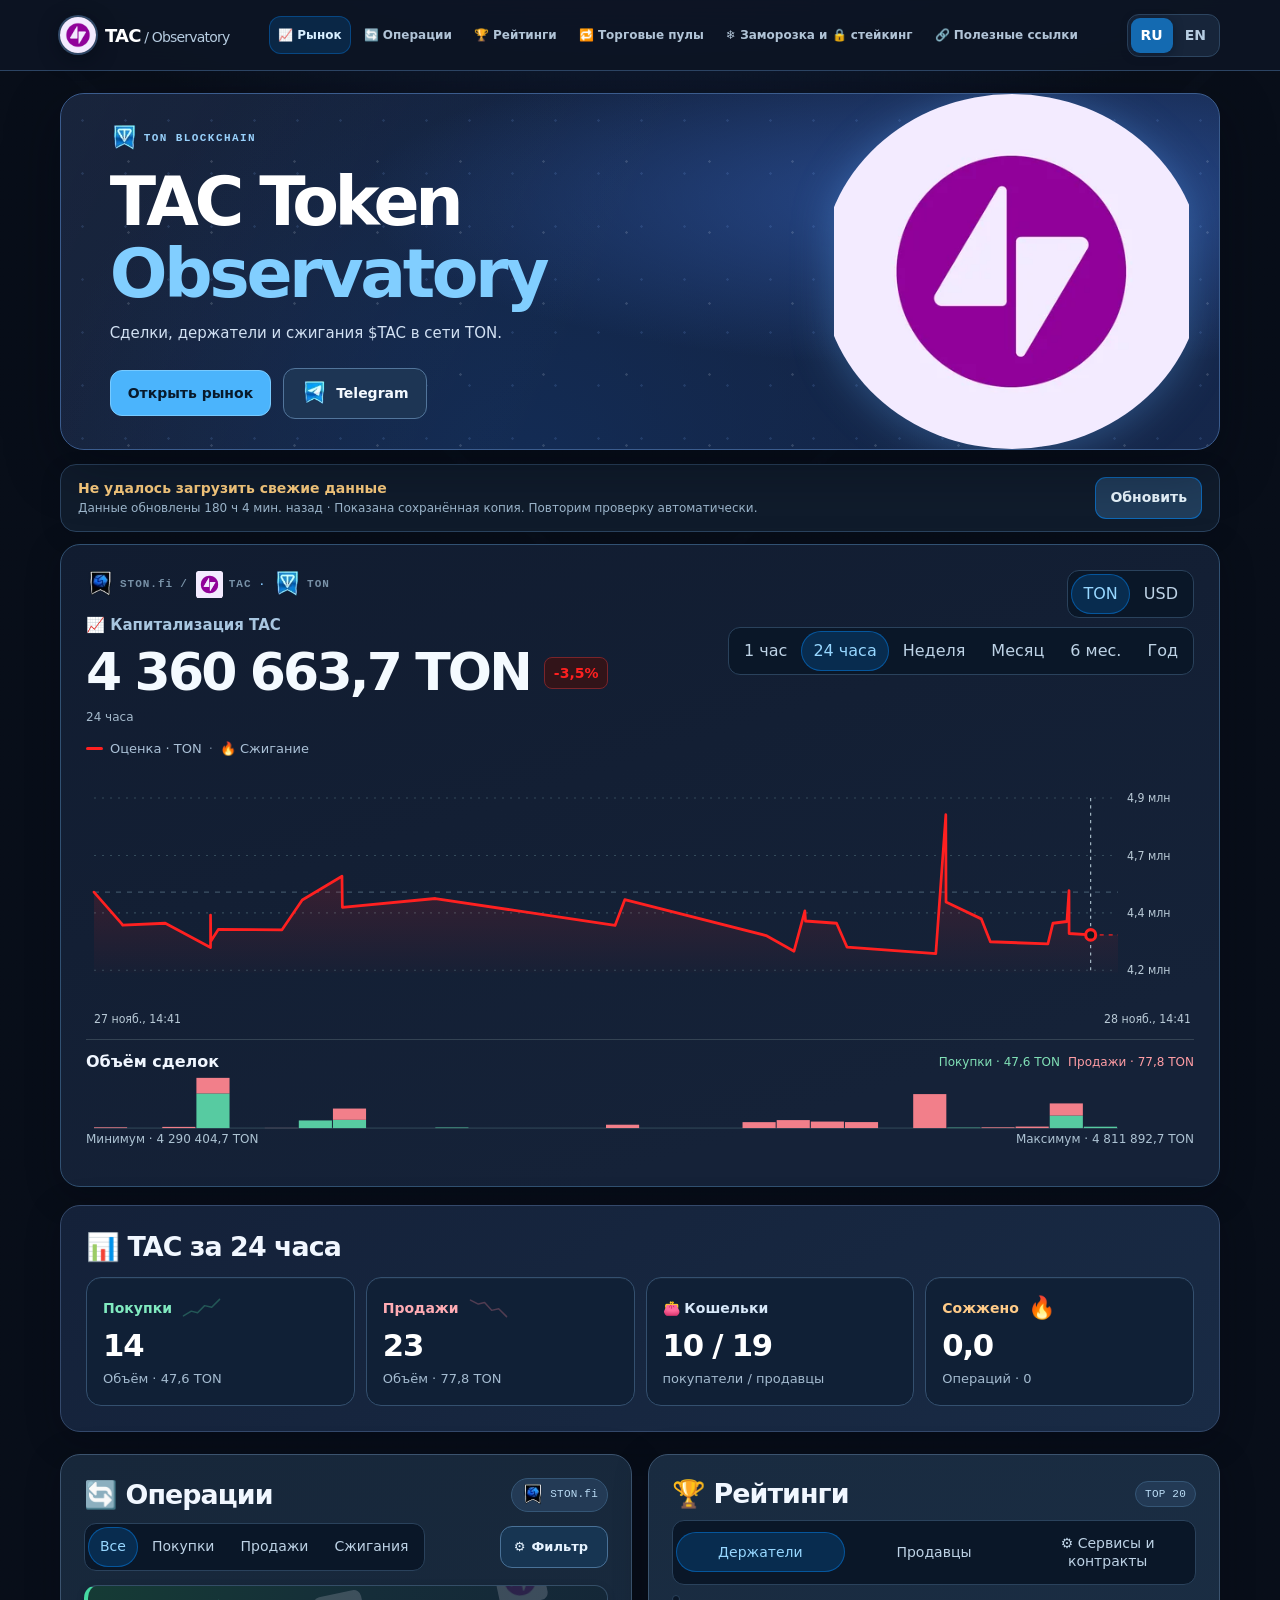
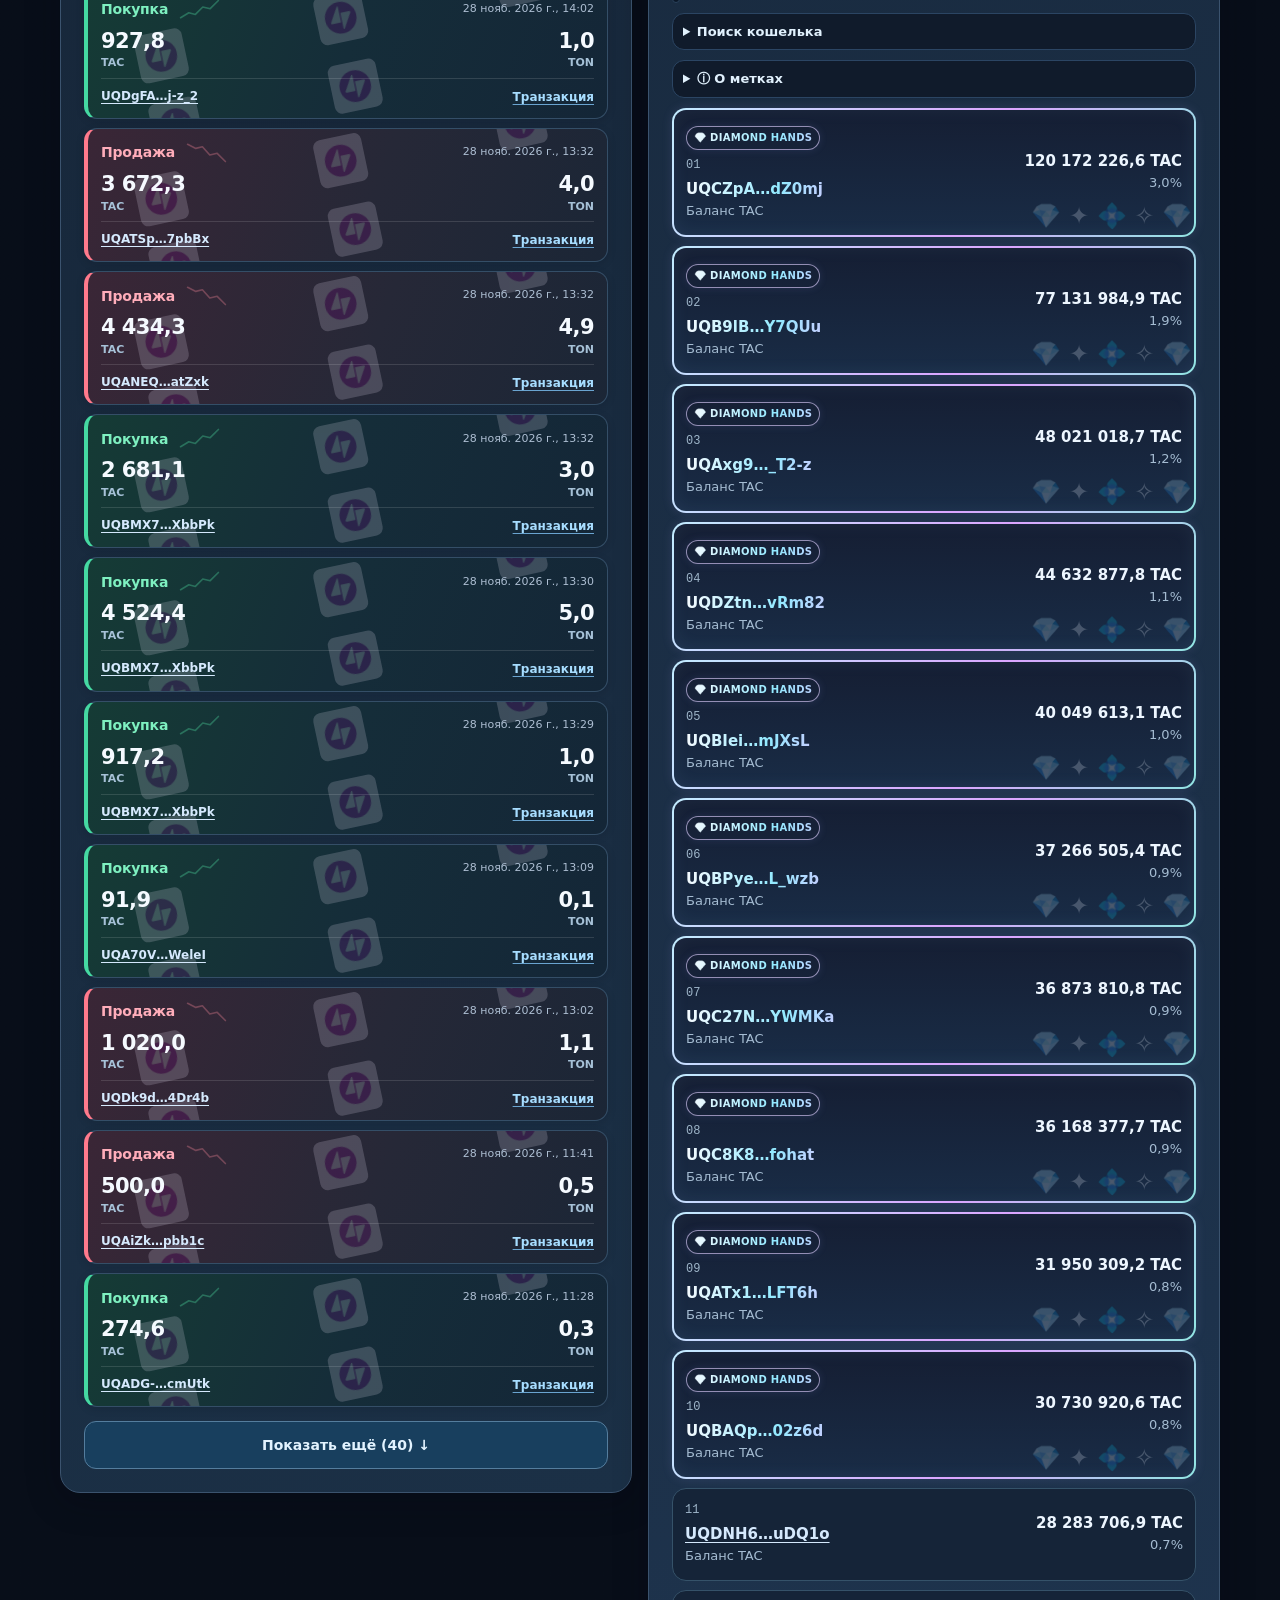
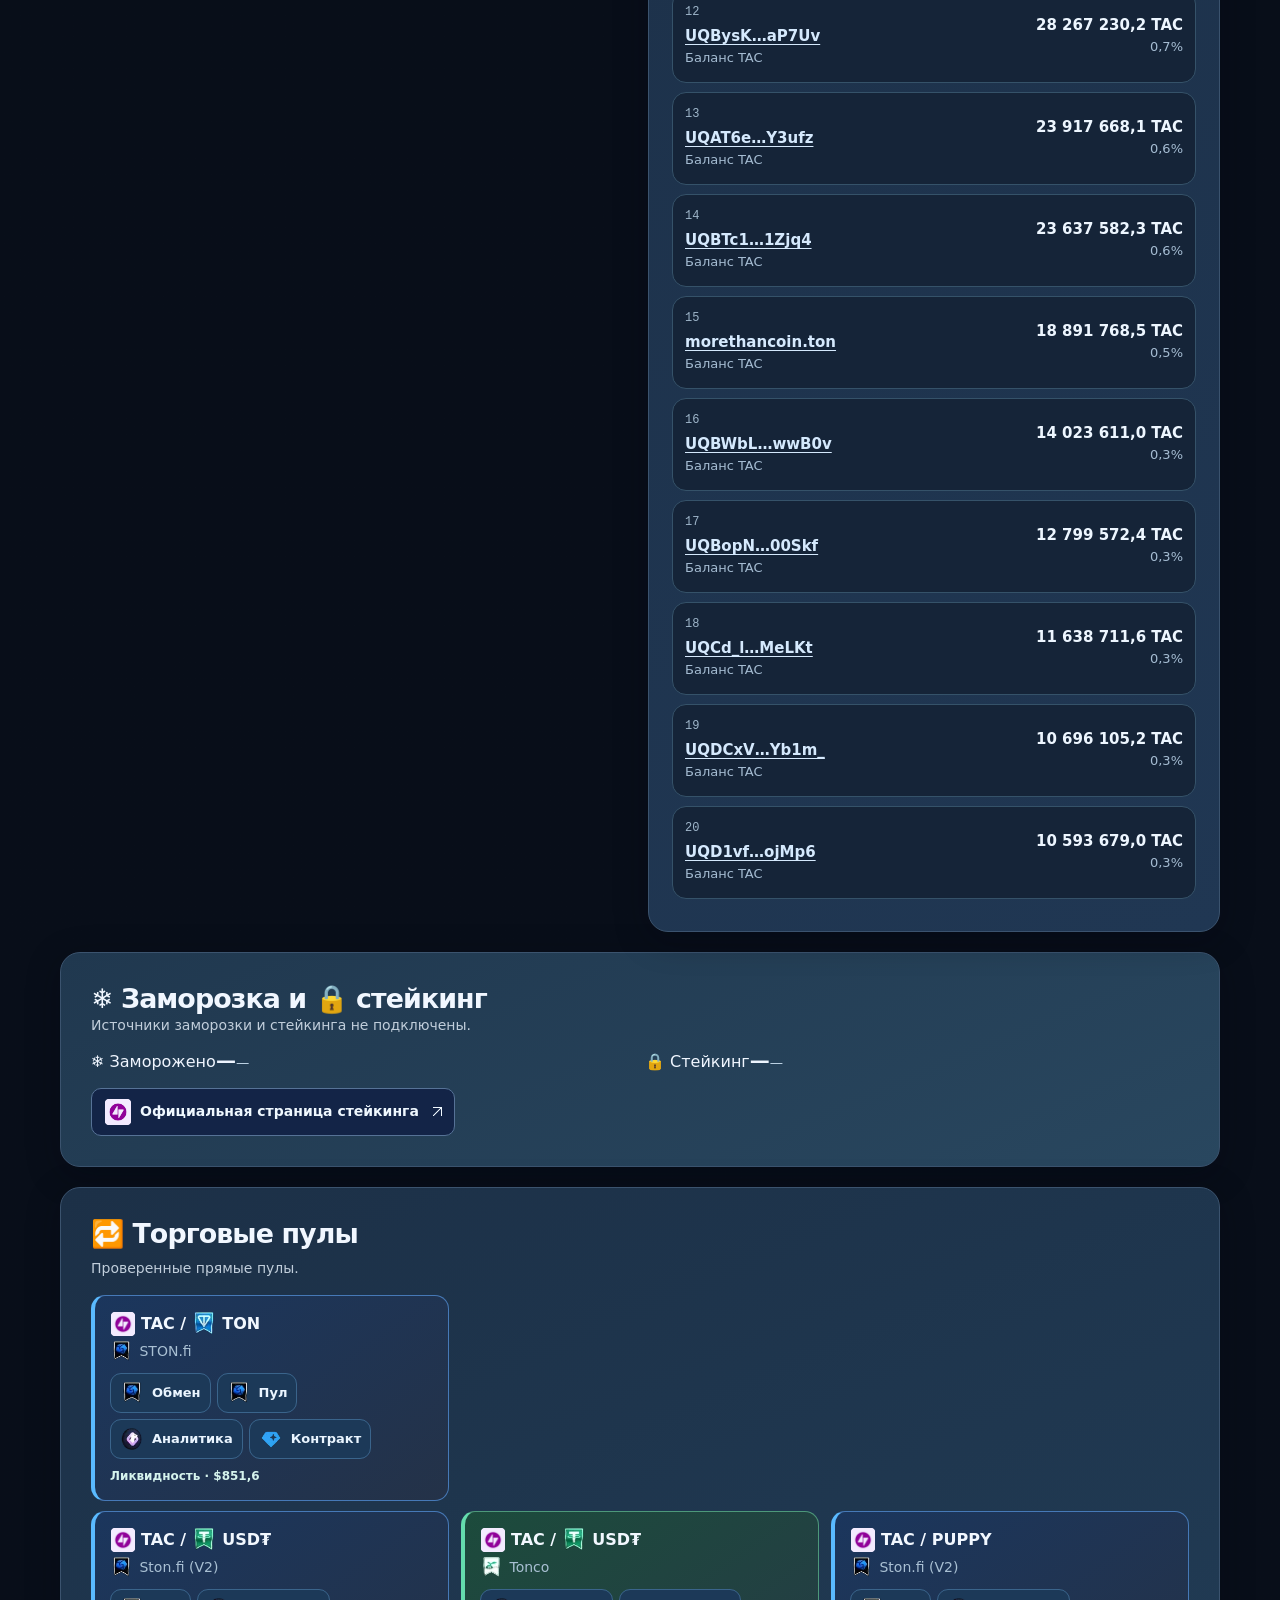
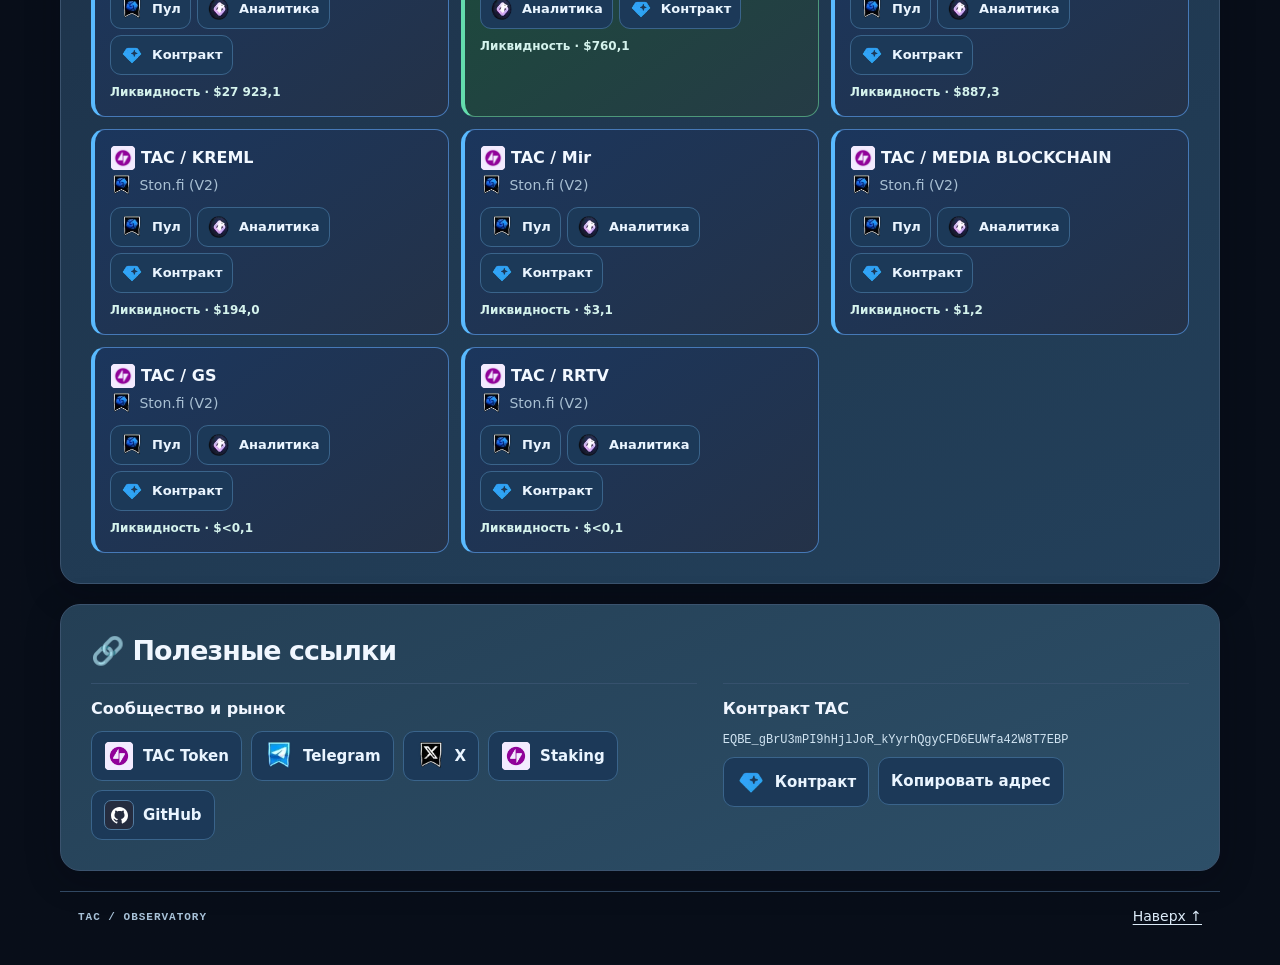
==== index.html @ 4cd6919a "Refresh TAC snapshot" ====
<!doctype html>
<html lang="ru"><head>
<meta charset="utf-8"><meta name="viewport" content="width=device-width,initial-scale=1">
<meta name="theme-color" content="#070d21"><meta name="description" content="TAC Observatory — сделки STON.fi и DeDust, держатели и подтверждённые сжигания TAC в сети TON.">
<title>TAC Token Observatory</title><style>:root{color-scheme:light;--ink:#101721;--muted:#536372;--paper:#f8fafc;--line:#cbd5df;--blue:#30a1f5;--link:#075d9b;--night:#090b0e;--graphite:#10151c;--green:#1e6b51;--red:#df0000;--orange:#975019;font:16px/1.5 system-ui,-apple-system,BlinkMacSystemFont,"Segoe UI",sans-serif;color:var(--ink);background:var(--night)}
*{box-sizing:border-box}
[hidden]{display:none!important}
html{scroll-behavior:smooth;scroll-padding-top:82px}
body{margin:0;background:var(--night)}
.wrap{width:min(1220px,calc(100% - 64px));margin-inline:auto}
h1,h2,h3,p{margin:0}
a{color:var(--link);text-underline-offset:3px}
a:hover{text-decoration:underline}
button{font:inherit;color:inherit;cursor:pointer}
a:focus-visible,button:focus-visible,summary:focus-visible,#plot svg:focus-visible{outline:3px solid #5692db;outline-offset:2px}
header{position:sticky;top:0;z-index:5;background:#090b0ef5;border-bottom:1px solid #283541;color:#f5f8fc}
.nav,.brand,nav,.langs,.tabs,.smallTabs,.introLinks,.eyebrow,.sectionHeading,.chartCaption,footer,.graphTop{display:flex;align-items:center}
.nav{min-height:65px;gap:20px;justify-content:space-between}
.brand{gap:9px;color:#fff;text-decoration:none}
.brand svg{width:36px;height:36px}
.brand strong{font-size:19px;letter-spacing:-.055em}
.brand span{font-weight:500;color:#c3cbd5}
.brand:hover{text-decoration:none}
nav{gap:5px}
nav a,.langs button{font-size:14px;font-weight:650}
nav a{color:#b4c0ce;padding:9px 11px;text-decoration:none;border-radius:8px}
nav a.on,nav a:hover{color:white;background:#203347;text-decoration:none}
.langs,.tabs,.smallTabs{background:#e5edf4;border-radius:10px;padding:3px;gap:2px;width:fit-content;max-width:100%;flex-wrap:wrap}
.langs button,.tabs button,.smallTabs button{border:none;padding:7px 10px;background:transparent;color:#364c61;border-radius:7px;line-height:1.35}
.langs .on,.tabs .on,.smallTabs .on{background:#114c79;color:white}
.hero{margin:20px 0 16px;position:relative;isolation:isolate;overflow:hidden;display:flex;align-items:center;min-height:192px;border-radius:20px;border:1px solid #293746;background:radial-gradient(ellipse at 88% 70%,#153650 0%,transparent 53%),#0b0d10;color:#fff}
.herotext{position:relative;z-index:1;padding:27px clamp(20px,3vw,44px);max-width:66%}
.eyebrow,.tag,footer>span{font-family:ui-monospace,Consolas,monospace;font-size:11px;font-weight:650;letter-spacing:.09em}
.eyebrow{gap:8px}
.eyebrow i{width:7px;height:7px;background:#468ec6;border-radius:50%}
.hero .eyebrow{color:#b9c9d9}
.hero .eyebrow i{background:var(--blue)}
h1{font-size:clamp(38px,4.6vw,68px);letter-spacing:-.07em;line-height:1.05;margin:7px 0 8px}
h1 em{font-family:Georgia,"Times New Roman",serif;font-weight:normal;letter-spacing:-.055em;color:#a1d6ff}
.hero p{color:#c9d5e1;font-size:15px}
.heroArt{position:absolute;inset:0 0 0 auto;width:41%;display:grid;align-items:center;pointer-events:none}
.heroArt svg{width:100%;height:100%;max-height:250px}
.introLinks{margin-top:17px;gap:10px}
.introLinks a,.more{border:1px solid #9daebf;border-radius:8px;padding:7px 12px;text-decoration:none;font-weight:650;font-size:14px}
.introLinks a{color:#f0f6ff;border-color:#536779}
.introLinks a:first-child{color:#081624;background:var(--blue);border-color:var(--blue)}
.introLinks a:hover,.more:hover{box-shadow:inset 0 0 0 1px currentColor}
.panel{background:var(--paper);border:1px solid var(--line);border-radius:17px;padding:clamp(16px,2vw,25px);min-width:0}
.graphTop,.sectionHeading,footer{justify-content:space-between;gap:12px}
.graphTop{align-items:flex-start}
.graph .eyebrow{color:#b6c8d9}
.graph .eyebrow span{color:#7891a7}
.graph h2{font-weight:550;color:var(--muted);font-size:16px;margin-top:12px}
.price{font-size:clamp(27px,3.2vw,44px);line-height:1.12;letter-spacing:-.05em;font-variant-numeric:tabular-nums;font-weight:730}
.chartCaption{font-size:13px;color:var(--muted);gap:7px;margin-top:13px}
.lineKey{width:17px;height:3px;border-radius:3px;background:var(--blue)}
.sep{color:#6f8196}
#plot{margin:6px 0;min-height:183px}
#plot svg{width:100%;height:183px;display:block;touch-action:pan-y}
#plot text{font:11px system-ui,sans-serif;fill:#b6c6d6}
.marker{cursor:pointer}
.marker:focus{outline:2px solid var(--orange)}
#readout{font-size:14px;font-variant-numeric:tabular-nums;min-height:24px;color:var(--ink)}
.note,.description,.resources p{font-size:14px;color:var(--muted);overflow-wrap:anywhere}
.note{font-size:12px}
.description{margin:8px 0}
.summary{margin:18px 0 22px}
.summary h2,.panel h2:not(.graph h2){font-size:clamp(20px,2.1vw,27px);letter-spacing:-.045em;line-height:1.2}
.summary .sectionHeading{margin-bottom:9px}
.tag{color:#3e5061;background:#e2ebf4;border-radius:20px;padding:4px 9px;white-space:nowrap;font-weight:500;letter-spacing:.02em}
#stats{display:grid;grid-template-columns:repeat(4,minmax(0,1fr));gap:10px}
.stat{background:var(--paper);border:1px solid var(--line);border-radius:13px;padding:13px 15px;min-width:0}
.stat b,.stat small,.stat span{display:block}
.stat b{font-size:clamp(20px,2.1vw,31px);line-height:1.3;font-variant-numeric:tabular-nums;overflow-wrap:anywhere;letter-spacing:-.04em}
.stat small{font-size:13px;color:var(--muted)}
.stat span{font-size:14px;font-weight:670}
.buy{color:var(--green)}
.sell{color:var(--red)}
.burn{color:var(--orange)}
.columns{display:grid;grid-template-columns:1fr 1fr;gap:16px;align-items:start}
.columns .tabs{margin:10px 0}
.columns .tabs button,.smallTabs button{font-size:14px}
.smallTabs:not(:empty){margin-bottom:8px}
#feedNote,#rankNote{margin-bottom:8px}
.row{display:grid;grid-template-columns:minmax(0,1fr) auto;gap:10px;border-top:1px solid #dce3eb;padding:10px 0;align-items:center}
.row>div{min-width:0}
.row>div:last-child{text-align:right}
.row b,.row small{display:block;font-variant-numeric:tabular-nums}
.row small{color:var(--muted);font-size:13px}
.row a{overflow-wrap:anywhere}
.row b{font-size:15px;line-height:1.45}
.row .badge{display:inline-block;padding:1px 6px;font-size:12px;border-radius:5px;margin-right:6px}
.badge.buy{background:#e0f3e8}
.badge.sell{background:var(--red);color:white}
.badge.burn{background:#ffead4}
.position{color:var(--muted);font:12px ui-monospace,monospace;margin-right:8px}
.empty{padding:16px 0;color:var(--muted)}
.more{background:#eaf1f7;color:#144b72}
.more[hidden]{display:none}
#more{margin-top:8px;width:100%}
.resources{margin:20px 0}
.resourcesGrid{display:grid;grid-template-columns:1.15fr 1.2fr 1fr;gap:24px;margin-top:16px}
.resources h3{font-size:16px;margin-bottom:6px}
.resourceList{display:flex;gap:8px 13px;flex-wrap:wrap}
.resourceList,.contract{margin-top:8px;font-size:14px}
.contract{display:block;overflow-wrap:anywhere;font-family:ui-monospace,monospace;margin-bottom:10px}
.resourcesGrid article{min-width:0}
summary{cursor:pointer;font-weight:600}
footer{padding:16px 0 25px}
footer a{font-size:14px}
@media(max-width:800px){.wrap{width:calc(100% - 28px)}
.nav{display:grid;grid-template-columns:1fr auto;gap:0;padding-top:6px}
.langs{grid-column:2;grid-row:1}
.brand{grid-column:1;grid-row:1}
nav{grid-column:1/-1;justify-content:space-between;gap:0}
nav a{padding:7px 5px;font-size:13px}
html{scroll-padding-top:98px}
.columns{grid-template-columns:1fr}
.heroArt{width:35%;opacity:.82}
.herotext{max-width:73%;padding:19px}
.hero{min-height:180px}
.graphTop{flex-wrap:wrap}
.resourcesGrid{grid-template-columns:1fr 1fr}

#stats{grid-template-columns:repeat(2,minmax(0,1fr))}}
@media(max-width:500px){.wrap{width:calc(100% - 20px)}
.hero{margin-top:10px}
.herotext{max-width:100%;padding:16px}
.heroArt{width:35%;inset:auto 0 0 auto;height:78px}
.hero p{max-width:96%;font-size:14px}
.introLinks{max-width:76%;gap:6px;flex-wrap:wrap}
.introLinks a{font-size:13px;padding:6px 8px}
.graphTop{gap:10px}
.tabs button{padding:6px 8px}
.stat{padding:10px}
.stat small{font-size:12px}
.row{gap:3px}
.row b{font-size:14px}
.row small{font-size:12px}
.resourcesGrid{grid-template-columns:1fr;gap:15px}
.resourcesGrid article+article{border-top:1px solid var(--line);padding-top:12px}}
@media(prefers-reduced-motion:reduce){html{scroll-behavior:auto}}

.walletLegend{font-size:13px;color:var(--muted);margin:4px 0}
.walletIdentity{display:inline-flex;align-items:baseline;flex-wrap:wrap;gap:2px 6px;max-width:100%;vertical-align:baseline}
.row .walletAddress{font-weight:700;text-decoration:underline;text-decoration-thickness:1px;text-underline-offset:3px}
.row .walletAddress.buy,.walletRole.buy{color:#126042}
.row .walletAddress.sell,.walletRole.sell{color:#df0000}
.row .walletAddress.burn,.walletRole.burn{color:#874305}
.row .walletAddress.neutral{color:#51615c}
.walletRole{font-size:11px;font-weight:600}
:is(.row,.walletResult) .domainBadge{font:600 11px/1.4 system-ui,sans-serif;letter-spacing:0;padding:2px 6px;border-radius:5px;overflow-wrap:anywhere;max-width:100%;display:inline-block}
.domainBadge.digits{color:#482e00;background:linear-gradient(110deg,#ffcc00 12%,#ffe173 34%,#fff9c0 46%,#ffd700 57%,#efb000 84%);background-size:220% 100%;border:1px solid #a37b00;animation:projectGold 4s ease-in-out infinite alternate}
details.domainDetails{display:inline-block;border:0;padding:0;font-size:12px;font-weight:500;width:100%}
details.domainDetails summary{color:var(--muted);font-size:11px}
#rank .position{vertical-align:top}
.onlyBadges{display:flex;align-items:center;gap:7px;font-size:13px;font-weight:600;margin:4px 0 7px;cursor:pointer}
.onlyBadges input{width:16px;height:16px;accent-color:var(--link)}


@keyframes projectGold{from{background-position:0% 50%}
to{background-position:100% 50%}}
@media(prefers-reduced-motion:reduce){.domainBadge.digits{animation:none}}
footer>span{color:#f5f8ff}
footer a{color:#dcebf8}
.price{overflow-wrap:break-word}

/* Make the chart and header dark; financial rows retain their semantic colours. */
.langs,.graph .tabs{background:#202a35}
.langs button,.graph .tabs button{color:#c3cfdb}
.langs .on,.graph .tabs .on{background:var(--blue);color:#071421}
.graph{--ink:#f5f8fc;--muted:#b2c0cd;color:var(--ink);background:var(--graphite);border-color:#283747}
.graph #readout a{color:#86caff}
.graph #plot svg{height:205px}
.brand:hover,.introLinks a:hover{color:#fff}
.introLinks a:first-child:hover{color:#081624}

.wrap{width:min(1180px,calc(100% - 88px))}
.hero{background:linear-gradient(165deg,#080a0d 22%,#10151c 100%)}
.graph,.summary{background:linear-gradient(180deg,#10151c,#152332);border:1px solid #374b5b}
.summary{background:linear-gradient(180deg,#152332,#172b3c);padding:clamp(16px,2vw,25px);border-radius:17px;color:#f4f8ff}
.summary .sectionHeading{margin-bottom:14px}
.stat{background:linear-gradient(145deg,#131d28,#1e3041);border:1px solid #3d5363}
.stat small{color:#b9c8d5}
.stat span.buy,.stat span.sell,.stat span.burn{display:inline-block;border-radius:5px;background:linear-gradient(120deg,#d8e5eb,#c1d4df);padding:1px 6px}
.columns .panel,.resources{--ink:#f3f7fc;--muted:#c1cedb;--link:#a6daff;--line:#435a6a;color:var(--ink);border-color:#3b5264}
.columns .panel{background:linear-gradient(180deg,#172b3c,#1a3b51)}
.columns .tabs,.columns .smallTabs{background:#0e1c29}
.columns .tabs button,.columns .smallTabs button{color:#cbd9e7}
.columns .tabs .on,.columns .smallTabs .on{background:#265a7d;color:#fff}
.row{border-color:#435666}
.position{color:#c1cedb}
.tag{background:#233f54;color:#d1e6f6}
.row .walletIdentity{background:linear-gradient(125deg,#d8e5eb,#c1d4df);border-radius:7px;padding:3px 6px}
.domainDetails summary{color:#354d62!important}
.domainDetails span{color:#223847}
#more,.resourceList>a,.resourceList>button{color:#f3f8ff;background:#15496b;border:1px solid #6289a3}
.resources{background:linear-gradient(180deg,#1a3b51,#20475e);padding:clamp(18px,2.5vw,30px)}
.resourcesGrid{grid-template-columns:1.3fr 1fr;gap:clamp(14px,2vw,26px)}
.resourcesGrid article{border-top:1px solid #7190a3;padding-top:13px}
.resources h3{margin-bottom:10px}
.resourceList{display:grid;grid-template-columns:1fr;gap:7px}
.resourceList>a,.resourceList>button{display:flex;align-items:center;justify-content:space-between;gap:6px;min-height:42px;padding:8px 12px;border-radius:7px;text-align:left;font:650 14px/1.35 system-ui,sans-serif;text-decoration:none;cursor:pointer}
.resourceList>a:hover,.resourceList>button:hover,#more:hover{background:#1b5c82;border-color:#aedfff}
.resources .contract{color:#d1e4f2;margin:6px 0;word-break:break-all}
footer{background:#090c10;border-top:1px solid #405362;padding:14px 18px;margin-bottom:14px;border-radius:8px}
@media(min-width:1000px){.resourcesGrid article:first-child .resourceList{grid-template-columns:repeat(2,minmax(0,1fr))}}
@media(max-width:800px){.wrap{width:calc(100% - 34px)}.resourcesGrid{grid-template-columns:1fr 1fr}}
@media(max-width:500px){.wrap{width:calc(100% - 22px)}.resourcesGrid{grid-template-columns:1fr}.resourcesGrid article+article{border-color:#7190a3}}

/* Draw external-link arrows without relying on a font glyph. */
.resourceList>a::after,.introLinks a[href^="https:"]::after,.row a:not(.walletAddress)::after{content:"";display:inline-block;width:8px;height:8px;flex-shrink:0;margin-left:6px;border-top:1.5px solid currentColor;border-right:1.5px solid currentColor;background:linear-gradient(135deg,transparent 43%,currentColor 46%,currentColor 54%,transparent 57%);vertical-align:1px}

.syncBar{display:flex;align-items:center;justify-content:space-between;gap:14px;margin:0 0 12px;padding:12px 18px;background:#101b27;border:1px solid #374b5b;border-radius:12px;color:#e5f1fb}
.syncBar>div{min-width:0}.syncBar p{font-size:14px;font-weight:650}.syncBar small{display:block;color:#b9c8d5;font-size:12px;overflow-wrap:anywhere}.syncBar .syncWarning{color:#ffcf80}
#refreshData{flex-shrink:0;min-height:42px;padding:8px 14px;border:1px solid #6289a3;border-radius:7px;background:#15496b;color:#f3f8ff;font-weight:650;font-size:14px}#refreshData:hover{background:#1b5c82}#refreshData:disabled{opacity:.65;cursor:wait}
@media(max-width:400px){.syncBar{align-items:flex-start;flex-wrap:wrap;padding:12px 14px}.syncBar>div{flex:1 1 175px}}

/* Market cap: native-currency valuation, with an explicit estimation note. */
.graph .price{font-size:clamp(32px,4.2vw,52px);letter-spacing:-.055em;line-height:1.15}
.graph h2{font-size:15px;margin-top:12px;margin-bottom:7px}
.capHeadline{display:flex;align-items:center;gap:14px;flex-wrap:wrap}
.capChange{font:700 14px/1.3 system-ui,sans-serif;padding:6px 9px;border-radius:8px;font-variant-numeric:tabular-nums;white-space:nowrap}
.capChange:empty{display:none}.capPositive{color:#54edb6;background:#133c32;border:1px solid #24634e}.capNegative{color:#ff2020;background:#321419;border:1px solid #7a242a}
#capPeriod{margin-top:5px;color:#a4b9cb}.graph #plot{min-height:250px;margin:18px 0 8px}.graph #plot svg{height:250px}
.graph #plot text{font:11px system-ui,sans-serif;fill:#b8c9d6}
.capRange{display:flex;justify-content:space-between;gap:8px;flex-wrap:wrap;color:#adc3d3;font-size:12px;font-variant-numeric:tabular-nums;margin:0 0 13px}
.graph #readout{background:#0b1723;border:1px solid #2b4354;padding:10px 12px;border-radius:9px;min-height:43px;font-size:13px;margin-bottom:9px}
.capMethod{font-size:11px;line-height:1.5;color:#9db3c4;border-top:1px solid #2b4354;padding-top:10px;margin-top:10px;max-width:850px}
.graph .chartCaption .lineKey{background:var(--chart-colour,#38dda0)}
@media(max-width:500px){.graph .price{font-size:34px}.capHeadline{gap:8px}.graph .graphTop{gap:15px}.graph .tabs{width:100%;justify-content:space-between}.graph .tabs button{padding:8px 6px;font-size:12px}.graph #plot svg{height:240px}.graph #plot{min-height:240px}.graph #readout{font-size:12px}.capMethod{font-size:11px}}
@media(max-width:360px){.graph .tabs{display:grid;grid-template-columns:repeat(3,minmax(0,1fr));gap:3px}.graph .tabs button{width:100%}}

:root{--blue:#75ccff;--project-art:url("[data-uri]");--night:#070d21}
body{background:radial-gradient(ellipse at 78% 0%,#24347b 0%,#111c49 28%,transparent 55%),#070d21}
header{background:#0a1129f5;border-color:#324576}
.brandMark{width:36px;height:36px;border-radius:50%;background:var(--project-art) center/cover}
.hero{min-height:268px;border-color:#435b9c;background:radial-gradient(ellipse at 78% 50%,#2b4696 0%,#182860 34%,transparent 68%),linear-gradient(112deg,#0d1639,#111c49)}
.hero::before{content:"";position:absolute;inset:0;background-image:radial-gradient(circle,#7eaeff 1px,transparent 1.5px),radial-gradient(circle,#eff7ff 1px,transparent 1.5px);background-size:43px 53px,83px 71px;background-position:0 0,26px 32px;opacity:.24;pointer-events:none}
.heroArt{width:40%;height:100%;background:var(--project-art) center / auto 88% no-repeat;filter:drop-shadow(0 0 20px #60b5ff60);border-radius:50%}
.hero h1 em{color:#89ceff}
.graph{background:linear-gradient(180deg,#101936,#151f43);border-color:#394b80}
.summary{background:linear-gradient(180deg,#182649,#202d55);border-color:#435480}
.columns .panel{background:linear-gradient(180deg,#192847,#1e3659)}
.resources{background:linear-gradient(180deg,#192b4b,#1b345a)}
.graphControls{display:grid;gap:10px;justify-items:end;min-width:0}
.row.trade-buy{border-left:3px solid #4cce9f;padding-left:8px;background:#14564832}
.row.trade-sell{border-left:3px solid #fb6b76;padding-left:8px;background:#7c223532}
.row.trade-burn{border-left:3px solid #e7ae57;padding-left:8px}
@media(max-width:800px){.graphControls{justify-items:start}}
@media(max-width:590px){
 .hero{min-height:210px}.heroArt{width:32%;height:auto;inset:12px 12px auto auto;aspect-ratio:1;opacity:1;background-size:contain}
 .herotext{max-width:76%}.hero h1{font-size:clamp(32px,7.5vw,47px)}.hero h1 em{display:block}
 .hero p{max-width:100%}.introLinks{max-width:100%}.graphControls{width:100%}.graph #currency{display:flex;width:auto}
}

#activity,#wallets,#pools{background:#141b27;border-color:#303a4a}
#activity .row,#wallets .row{background:transparent;border-color:#303a4a;border-left:0;padding-left:0}
#activity .row .walletIdentity,#wallets .row .walletIdentity{background:none;padding:0;column-gap:6px;row-gap:4px}
.columns .walletIdentity .walletAddress{background:none;padding:0}
.columns .row .walletAddress{color:#d6e2f0}
.columns .walletRole.buy,.columns .badge.buy{color:#85e6bc;background:none}
.columns .walletRole.sell,.columns .badge.sell{color:#ff9a9f;background:none}
.columns .walletRole.burn,.columns .badge.burn{color:#f1bd7d;background:none}
.columns .domainDetails summary,.columns .domainDetails span{color:#becbd9!important}
.columns :is(.row,.walletResult) .projectBadges{display:flex;flex-wrap:wrap;gap:5px;width:100%;align-items:center}
.columns :is(.row,.walletResult) .projectBadge{--badge-edge:#53627b;display:inline-flex;align-items:center;gap:4px;padding:2px 6px;border:1px solid var(--badge-edge);border-radius:6px;background:#202939;text-decoration:none;color:#eaf1fb;font:650 11px/1.35 system-ui,sans-serif;min-height:26px;max-width:100%}
.columns :is(.row,.walletResult) .projectBadge:hover{text-decoration:underline}
.columns :is(.row,.walletResult) .projectBadge::after{display:none}
.projectBadge img{display:block;width:18px;height:18px;object-fit:contain;border-radius:3px}
.columns :is(.row,.walletResult) .projectBadge.staking{padding-inline:4px;--badge-edge:#6c93cb}
.columns :is(.row,.walletResult) .projectBadge.vnuk{--badge-edge:#8f606f;color:#ffc8d4}
.columns :is(.row,.walletResult) .projectBadge.author{border-color:transparent;background:linear-gradient(#202939,#202939) padding-box,linear-gradient(105deg,#508eff,#dce5ee,#508eff) border-box;background-size:100% 100%,200% 100%;animation:projectBadgeGlow 5s ease-in-out infinite alternate}
.columns :is(.row,.walletResult) .projectBadge.joystick{--badge-edge:#9164ac}
.columns :is(.row,.walletResult) .projectBadge.phoenix{--badge-edge:#a86a36}
.projectBadge.joystick span,.projectBadge.phoenix span{background:linear-gradient(90deg,var(--badge-color),#ffe182,var(--badge-color));background-size:210% 100%;background-clip:text;color:transparent;animation:projectBadgeGlow 5s ease-in-out infinite alternate}
.projectBadge.joystick{--badge-color:#e3a6ff}
.projectBadge.phoenix{--badge-color:#ff9862}
@keyframes projectBadgeGlow{to{background-position:100% 0}}
@media(prefers-reduced-motion:reduce){.columns :is(.row,.walletResult) .projectBadge.author,.projectBadge.joystick span,.projectBadge.phoenix span{animation:none}}
#pools [lang="en"],html[lang="en"] #pools [lang="ru"]{display:none}
html[lang="en"] #pools [lang="en"]{display:inline}
#pools .poolIntro{margin:8px 0 16px}
#pools .poolGrid{display:grid;grid-template-columns:repeat(3,minmax(0,1fr));gap:10px}
#pools .poolCard{min-width:0;background:#1c2636;border:1px solid #39475b;border-radius:10px;padding:12px}
#pools .poolCard h3{margin:0 0 3px}
#pools .poolCard p{margin:0}
#pools .poolActions{display:flex;flex-wrap:wrap;gap:6px;margin-top:10px}
#pools .poolActions a{display:inline-flex;align-items:center;min-height:38px;padding:5px 9px;color:#edf5ff;background:#22344c;border:1px solid #586d88;border-radius:7px;font-size:13px;font-weight:650;text-decoration:none}
#pools .poolActions a:hover{background:#304963;text-decoration:underline}
#pools .poolRoute,#pools .poolTiny{margin-top:16px;padding-top:13px;border-top:1px solid #39475b}
#pools #discoveredPools{margin-top:10px}
#pools .poolCard .poolLiquidity{margin-top:8px;font-size:12px;overflow-wrap:anywhere}
#pools .poolCard h3{overflow-wrap:anywhere}
#pools .poolRoute h3{margin:0 0 4px}
#pools .poolRoute .poolCard{margin-top:9px;max-width:440px}
#pools .poolTiny .poolGrid{margin-top:10px}
#pools .poolSources{margin-top:13px;font-size:12px}
@media(max-width:800px){#pools .poolGrid{grid-template-columns:repeat(2,minmax(0,1fr))}}
@media(max-width:500px){#pools .poolGrid{grid-template-columns:minmax(0,1fr)}}

.columns :is(.row,.walletResult) .projectBadge.og{border-color:#a887c2;background:#222033}
.columns :is(.row,.walletResult) .projectBadge.fragmentNumber{--badge-edge:#cc7cdb;background:#78348b;color:#fff;font-weight:800;white-space:nowrap}
.projectBadge.og span{background:linear-gradient(90deg,#cbff69,#f3a5ff,#cbff69);background-size:210% 100%;background-clip:text;color:transparent;animation:projectBadgeGlow 4s ease-in-out infinite alternate;font-weight:800}
.columns :is(.row,.walletResult) .projectBadge.burner{border-color:#966237;padding-inline:4px}
.columns :is(.row,.walletResult) .projectBadge.blueNft{border-color:#3881a9;padding-inline:4px}
.operationRow .opMobile,.operationRow .opToggle{display:none}
#feed .operationRow .opDesktop a{display:inline-block}
@media(prefers-reduced-motion:reduce){.projectBadge.og span{animation:none}}
@media(max-width:640px){
 #feed .operationRow{grid-template-columns:minmax(0,1fr) minmax(0,auto) 28px;align-items:start;column-gap:4px;padding:8px 0}
 #feed .operationRow .opDesktop{display:none}
 #feed .operationRow>div:nth-child(2){align-self:start}
 #feed .operationRow .opMobile:not([hidden]){display:block;grid-column:1/-1;text-align:left;padding:2px 0 4px}
 #feed .operationRow .opToggle{display:grid;place-items:center;width:28px;min-height:32px;padding:0;background:none;border:0;color:#b8d3ec;cursor:pointer}
 .opToggle span{width:7px;height:7px;border-right:2px solid;border-bottom:2px solid;transform:rotate(45deg)}
 .opToggle[aria-expanded="true"] span{transform:rotate(225deg)}
}

body{background:linear-gradient(#070b16bb,#070b16cf),url("[data-uri]") center top/cover fixed,#070b16}
.supplyGrid{display:grid;grid-template-columns:repeat(2,minmax(0,1fr));gap:10px;margin-top:12px}
.supplyGrid a{display:grid;gap:4px;padding:12px;border:1px solid #39475b;border-radius:10px;background:#1c2636;text-decoration:none;min-width:0}
.supplyGrid a:hover{border-color:#7db5e6}
.supplyGrid strong{font-size:clamp(1rem,3vw,1.35rem);color:#eef5ff;overflow-wrap:anywhere}
.supplyGrid small{color:#afbfce}
@media(max-width:440px){.supplyGrid{grid-template-columns:1fr}body{background-attachment:scroll;background-size:auto,auto 1100px}}

.volumeBlock{margin-top:12px;border-top:1px solid #344353;padding-top:10px}
.volumeHeading,.volumeKeys,.tradeSize,.walletSearchForm{display:flex;align-items:center;gap:8px;flex-wrap:wrap}
.volumeHeading{justify-content:space-between}
.volumeKeys,.tradeSize{font-size:12px}
.volumeKeys span:first-child,.rankMove.gained{color:#80e0b6}
.volumeKeys span:last-child,.rankMove.lost{color:#ff9da4}
#tradeVolume svg{display:block;width:100%;height:56px}
.tradeSize{margin:8px 0;color:#bdcbd8}
.tradeSize label{display:inline-flex;align-items:center;gap:6px}
.tradeSize input[type=number],.walletSearchForm input{min-width:0;border:1px solid #53637a;border-radius:7px;background:#161f2b;color:#eaf1fb;padding:6px 8px;font:inherit}
.tradeSize input[type=number]{width:6em}
#rank .position,.walletResult .position{display:inline-flex;align-items:baseline;gap:4px}
.rankMove{font-size:10px;white-space:nowrap}
.walletSearch,.badgeLegend{margin:10px 0;border:1px solid #39475b;border-radius:8px;padding:8px 10px}
.walletSearch summary,.badgeLegend summary{cursor:pointer;color:#d6e2f0;font-size:13px;font-weight:650}
.walletSearchForm{margin-top:9px}
.walletSearchForm input{flex:1 1 145px}
.walletSearchForm button{padding:6px 9px;border:1px solid #52637b;border-radius:7px;background:#243249;color:#eaf1fb;cursor:pointer}
.walletResult{margin-top:9px;overflow-wrap:anywhere}
.walletResult h3,.walletResult h4,.walletResult p{margin:6px 0}
.walletResult ul,.badgeLegend dl{padding-left:0;margin:8px 0 0;font-size:12px}
.walletResult li{margin-left:15px;padding-top:3px}
.badgeLegend dl{display:grid;grid-template-columns:auto 1fr;gap:5px 8px}
.badgeLegend dd{margin:0;color:#bdcbd8}
.columns .projectBadge.arni,.columns .projectBadge.napiwas{border-color:#927fa2}
.columns .projectBadge.arni span,.columns .projectBadge.napiwas .badgeLabel{
 background:linear-gradient(90deg,#70e1dd,#c4b4ff,#ffab94,#ffe39a,#70e1dd);
 background-size:225% 100%;background-clip:text;color:transparent;
 animation:projectBadgeGlow 4.3s ease-in-out infinite alternate
}
.projectBadge .beerIcon{position:relative;display:inline-block;flex:0 0 18px;width:18px;height:18px}
.beerIcon::before,.beerIcon::after{content:"";position:absolute}
.beerIcon::before{left:2px;top:2px;width:10px;height:15px;border:1px solid #ffde99;border-radius:3px 3px 4px 4px;background:linear-gradient(#fff4dc 0 28%,#ffce56 29%,#e4932c 83%,#b36121)}
.beerIcon::after{left:12px;top:6px;width:5px;height:8px;border:2px solid #ffde99;border-left:0;border-radius:0 4px 4px 0}
@media(prefers-reduced-motion:reduce){.columns .projectBadge.arni span,.columns .projectBadge.napiwas .badgeLabel{animation:none}}

.projectBadges .domainDetails{width:auto;max-width:100%;overflow-wrap:anywhere}

/* TAC / Telegram-inspired Observatory — design layer v1.
   No remote fonts, frameworks, images or runtime dependencies.
   Loaded AFTER the existing stylesheet. Keeps data/JS functionality intact. */
:root{
  color-scheme:dark;
  --tg-bg:#090e18;--tg-surface:#121b2a;--tg-surface2:#192639;
  --tg-elevated:#20344b;--tg-line:#2a405a;--tg-blue:#55b9ff;
  --tg-blue-strong:#258fea;--tg-text:#f0f6ff;--tg-muted:#a6bdd2;
  --tg-green:#51dcaa;--tg-red:#ff8696;--tg-gold:#f3c66f;
  --night:var(--tg-bg);--paper:var(--tg-surface);--ink:var(--tg-text);
  --muted:var(--tg-muted);--line:var(--tg-line);--blue:var(--tg-blue);
  --link:#91d8ff;--green:var(--tg-green);--red:var(--tg-red);
  font-family:system-ui,-apple-system,BlinkMacSystemFont,"Segoe UI",sans-serif;
  font-optical-sizing:auto;
}
html{scroll-padding-top:100px}
body{
  color:var(--tg-text);
  background:radial-gradient(ellipse 80% 420px at 50% -150px,#1b315e 0%,transparent 72%),
    linear-gradient(#080e19e8,#080e19f1),url("[data-uri]") center top/cover fixed,#090e18;
}
.wrap{width:min(1160px,calc(100% - 40px))}
a{color:var(--link)}
button,input{font-family:inherit}
a,button,summary{-webkit-tap-highlight-color:transparent}
button:not(:disabled),a,summary{transition:background-color .18s ease,border-color .18s ease,color .18s ease,transform .18s ease}
button:active:not(:disabled),.introLinks a:active,.resourceList>a:active,#pools .poolActions a:active{transform:scale(.98)}
a:focus-visible,button:focus-visible,summary:focus-visible,input:focus-visible{outline:2px solid var(--tg-blue);outline-offset:3px}
header{background:#0d1524f0;border-bottom:1px solid #2c4463;backdrop-filter:blur(22px);-webkit-backdrop-filter:blur(22px)}
.nav{min-height:70px;gap:18px}
.brandMark{box-shadow:0 0 0 2px #314968,0 5px 20px #050a14a8}
.brand strong{font-size:18px;letter-spacing:-.045em}
.brand span{color:#b6cce0;font-size:14px}
nav{gap:5px}
nav a{padding:10px 13px;color:#b1c4d7;border-radius:12px;font-weight:600}
nav a.on,nav a:hover{background:#1e3958;color:#f4faff}
.langs{background:#17253a;padding:3px;border:1px solid #2d4560;border-radius:12px}
.langs button{border-radius:9px;min-width:39px;min-height:35px;color:#b6cde2}
.langs button.on{background:#288fd9;color:#fff;box-shadow:0 2px 10px #0613268c}
main.wrap{padding-bottom:10px}
.hero{margin:22px 0 14px;min-height:275px;border:1px solid #3b5c8d;border-radius:24px;
  background:radial-gradient(ellipse at 81% 30%,#294c91 0%,transparent 48%),
  radial-gradient(circle at 40% 110%,#132c55,transparent 60%),
  linear-gradient(125deg,#111d35,#15274b);
  box-shadow:0 18px 54px #02071164;isolation:isolate}
.hero::before{opacity:.14}
.hero::after{content:"";position:absolute;inset:0;pointer-events:none;
  background:linear-gradient(115deg,#ffffff08,transparent 50%);border-radius:inherit}
.herotext{padding:clamp(23px,3.5vw,45px);max-width:68%}
.hero .eyebrow{color:#98d1fc;letter-spacing:.13em}
.hero .eyebrow i{box-shadow:0 0 0 5px #269de421}
.hero h1{margin:13px 0 12px;font-size:clamp(39px,5.5vw,68px);line-height:1.03;letter-spacing:-.065em}
.hero h1 em{font-style:normal;font-weight:550;font-family:inherit;letter-spacing:-.05em;color:#81ceff}
.hero p{color:#d2e1f3;font-size:15px;max-width:510px;line-height:1.65}
.heroArt{background-size:auto 83%;filter:drop-shadow(0 6px 28px #67acff40)}
.introLinks{gap:10px;margin-top:21px}
.introLinks a{display:inline-flex;align-items:center;justify-content:center;
  min-height:42px;padding:9px 17px;border-radius:12px;font-size:14px;
  background:#1d3554;border:1px solid #52759b;color:#f5faff}
.introLinks a:first-child{background:#4bb4fc;color:#081a2c;border-color:#77caff}
.introLinks a:hover{background:#2c5277;text-decoration:none;transform:translateY(-2px)}
.introLinks a:first-child:hover{background:#83d0ff;color:#071b2c}
.syncBar{background:#101c2c;border-color:#2b435f;border-radius:16px;
  padding:12px 17px;box-shadow:0 6px 20px #050b152b}
.syncBar p{color:#e3f5ff}
.syncBar small{color:#9eb8ce}
#refreshData{border-radius:11px;background:#213d5b;border-color:#476d92;color:#eaf7ff}
#refreshData:hover{background:#2f5a81}
.panel,.graph,.summary,.columns .panel,.resources,#pools,#activity,#wallets{
  border:1px solid var(--tg-line);border-radius:20px;
  background:linear-gradient(155deg,#151f30 0%,#111927 100%);
  box-shadow:0 8px 34px #03091145;color:var(--tg-text)}
.graph{background:linear-gradient(160deg,#172640 0%,#101a2d 76%);border-color:#315172}
.graph .eyebrow{color:#86caff}
.graph h2{color:#a8c6e0;margin-top:15px}
.graph .price{color:#f4faff;letter-spacing:-.055em}
.graph .chartCaption{color:#abc1d7}
.graph #readout{border-color:#314964;background:#0e192a}
.graph .capMethod{border-color:#2b4056;color:#98aec2}
.graph #plot{border-radius:15px;overflow:hidden}
.graphControls{gap:9px}
.graph .tabs,.columns .tabs,.columns .smallTabs{background:#0a1728;border:1px solid #2a425c;border-radius:12px;padding:3px}
.graph .tabs button,.columns .tabs button,.columns .smallTabs button{border-radius:9px;min-height:34px;padding:7px 12px;color:#bed3e6}
.graph .tabs .on,.columns .tabs .on,.columns .smallTabs .on{background:#26659c;color:#fff;box-shadow:0 2px 8px #050d1780}
.summary{margin-top:18px;background:linear-gradient(150deg,#182b44,#142037);border-color:#2a496b}
.summary h2,.panel h2:not(.graph h2){color:#f1f7ff;font-weight:730;letter-spacing:-.035em}
#stats{gap:11px}
.stat{padding:16px;border-radius:15px;background:#102036;border:1px solid #34506f;box-shadow:inset 0 1px #ffffff0a}
.stat b{color:#fff;font-size:clamp(21px,2.4vw,32px);line-height:1.22;margin:5px 0}
.stat small{color:#a4bbd0}
.stat span{font-weight:680}
.stat span.buy,.stat span.sell,.stat span.burn{background:none;padding:0}
.columns{gap:16px}
.columns .panel{min-width:0}
.sectionHeading{flex-wrap:wrap}
.tag{background:#233a55;color:#badcf5;border:1px solid #355676}
.row{border-top-color:#263950;padding:12px 3px}
.row:hover{background:#ffffff07}
.row.trade-buy,.row.trade-sell,.row.trade-burn{border-left:3px solid transparent;border-radius:8px;padding-left:10px}
#activity .row.trade-buy{border-left:3px solid #52d5a2;background:#16362c42}
#activity .row.trade-sell{border-left:3px solid #ff8191;background:#40232a50}
#activity .row.trade-burn{border-left:3px solid #f5c16b;background:#3a2c1b48}
.row b{color:#edf6ff}
.row small{color:#a5bcd2}
.columns .row .walletAddress{color:#d5e9fd}
.columns .walletRole.buy,.columns .badge.buy{color:#75e7b2}
.columns .walletRole.sell,.columns .badge.sell{color:#ff9bac}
.columns .walletRole.burn,.columns .badge.burn{color:#f5c377}
.position{color:#9fb6ca}
.columns :is(.row,.walletResult) .projectBadge{border-radius:8px;background-color:#1d2b3e;min-height:28px}
.columns :is(.row,.walletResult) .projectBadge.fragmentNumber{background:#813c99;color:#fff;border-color:#dd8bfa}
.domainBadge.digits{border-radius:7px}
#more,.resourceList>a,.resourceList>button,#pools .poolActions a{
  background:#1c3958;border:1px solid #3a648b;border-radius:11px;color:#eaf5ff}
#more{min-height:43px}
#more:hover,.resourceList>a:hover,.resourceList>button:hover,#pools .poolActions a:hover{background:#2b5277}
.supplyGrid a,#pools .poolCard{background:#17263a;border:1px solid #2b4665;border-radius:14px;padding:15px}
.supplyGrid a:hover,#pools .poolCard:hover{border-color:#4785b3}
.supplyGrid small{color:#b5c9da}
#pools .poolCard h3{color:#f2f8ff}
#pools .poolCard p{color:#a9c0d3}
#pools .poolGrid{gap:12px}
#pools .poolActions a{min-height:40px}
.walletSearch,.badgeLegend{background:#101b2b;border-color:#2b4563;border-radius:12px}
.walletSearch summary,.badgeLegend summary{color:#e1f1fd}
.tradeSize input[type=number],.walletSearchForm input{background:#091729;border-color:#385575;color:#f5faff;border-radius:10px;min-height:38px}
.walletSearchForm button{background:#285982;border-color:#478bb5;border-radius:10px;min-height:40px}
.resources{background:linear-gradient(155deg,#152840,#152036)}
.resourcesGrid article{border-color:#36516d}
.resourceList>a,.resourceList>button{min-height:45px;padding:10px 13px}
footer{background:transparent;border-top:1px solid #314862;border-radius:0;color:#bed4e7;margin-top:20px}
footer>span{color:#a8c2d8}
@media(min-width:900px){
 .columns .panel{padding:23px}
 .hero{min-height:305px}
 .heroArt{background-size:auto 88%}
}
@media(max-width:800px){
 html{scroll-padding-top:114px}
 .wrap{width:calc(100% - 28px)}
 .nav{gap:5px;padding-top:5px}
 .brand strong{font-size:16px}
 nav{overflow-x:auto;scrollbar-width:none;justify-content:space-between}
 nav::-webkit-scrollbar{display:none}
 nav a{min-height:42px;display:inline-flex;align-items:center;white-space:nowrap;padding:9px 10px}
 .hero{margin-top:14px;min-height:230px}
 .herotext{max-width:75%;padding:24px}
 .resourcesGrid{grid-template-columns:1fr 1fr}
}
@media(max-width:590px){
 .wrap{width:calc(100% - 22px)}
 .hero{border-radius:20px;min-height:250px}
 .hero h1{font-size:clamp(34px,8vw,46px)}
 .herotext{max-width:100%;padding:20px 18px 78px}
 .hero p{max-width:100%;padding-right:0}
 .heroArt{width:100px;height:100px;top:auto;bottom:-7px;right:7px;inset:auto 7px -7px auto;opacity:.83;background-size:contain}
 .hero .introLinks{max-width:calc(100% - 90px)}
 .introLinks a{min-height:40px;padding:8px 11px}
 .graph,.summary,.columns .panel,.resources{padding:16px}
 .graphTop{gap:13px}
 .graphControls{width:100%;justify-items:stretch}
 .graph .tabs{width:100%;justify-content:space-between}
 .graph .tabs button{flex:1 1 auto;padding:8px 6px;font-size:12px}
 .graph .price{font-size:clamp(29px,8.7vw,39px)}
 .graph #plot,.graph #plot svg{min-height:210px;height:210px}
 #stats{grid-template-columns:repeat(2,minmax(0,1fr));gap:9px}
 .stat{padding:12px}
 .stat b{font-size:clamp(19px,5.4vw,26px)}
 .columns{gap:14px}
 #pools .poolGrid{grid-template-columns:1fr}
 .resourcesGrid{grid-template-columns:1fr}
 .row{min-width:0}
 .row>div{overflow-wrap:anywhere}
 .syncBar{flex-wrap:wrap}
 body{background-attachment:scroll}
}
@media(max-width:360px){
 .brand strong{font-size:14px}
 .brandMark{width:30px;height:30px}
 .nav{column-gap:3px}
 nav a{font-size:12px;padding:9px 7px}
 .hero .introLinks{max-width:100%}
 .heroArt{opacity:.4}
 .graph .tabs button{font-size:11px}
}
@media(hover:hover){
 .stat:hover,#pools .poolCard:hover{transform:translateY(-2px)}
}
@media(prefers-reduced-motion:reduce){
 *,*::before,*::after{scroll-behavior:auto!important;animation-duration:.01ms!important;transition-duration:.01ms!important}
}

/* FIGMA TELETON IOS UI KIT — SOURCE-ALIGNED
   Reference: fIjhy6ddPFSXmia3DCvQa2
   Dark selected tab: 6028:2120, row: 6023:2116, dark label: 6781:30558.
   Accent #008BFF; 52px regular list-row minimum; rounded selected tab.
   Native system font replaces Figma's licensed iostgico/SF Pro assets. */
:root{--tg-accent:#008bff;--tg-blue:#008bff;--tg-blue-strong:#008bff;--tg-selected:#146ab1}
nav a.on,nav a[aria-current="location"]{
 color:#d8efff;background:#008bff28;box-shadow:inset 0 0 0 1px #008bff55}
.langs button.on{background:var(--tg-selected);color:#fff}
.graph .tabs .on,.columns .tabs .on,.columns .smallTabs .on{
 border-radius:100px;background:#008bff2e;color:#97d7ff;
 box-shadow:inset 0 0 0 1px #008bff70}
.graph .tabs button,.columns .tabs button,.columns .smallTabs button{
 min-height:40px;line-height:1.25}
#activity .row,#wallets .row{min-height:52px}
#activity .row .walletAddress,#wallets .row .walletAddress{line-height:1.45}
#activity .row .badge,#wallets .row .badge{line-height:1.4}
#refreshData,.walletSearchForm button{border-color:#008bff91}
#refreshData:focus-visible,.walletSearchForm button:focus-visible{outline-color:#94d9ff}
@media(max-width:800px){
 nav a{min-height:44px}
}

/* Four compact, fully visible tabs on narrow Telegram WebViews. */
@media(max-width:590px){
 #nav{display:grid;grid-template-columns:repeat(4,minmax(0,1fr));gap:3px;overflow:visible;width:100%}
 #nav a{display:flex;align-items:center;justify-content:center;min-width:0;
  font-size:12px;white-space:nowrap;line-height:1.2;padding:9px 2px;text-align:center}
 #nav a[href="#links"]{font-size:0}
 #nav a[href="#links"]::after{content:"Ссылки";font-size:12px}
 html[lang="en"] #nav a[href="#links"]::after{content:"Links"}
}

/* UNIVERSAL OBSERVATORY UI V1 — reusable across token projects.
   Layout, labels, accessible filter, gem/paper honors and animated burn cards.
   No remote art/fonts: all decoration stays inside standalone HTML/CSS. */
.feedFilterBar{display:flex;align-items:center;justify-content:space-between;flex-wrap:wrap;gap:9px;margin:11px 0}
.feedFilterBar #filters{margin:0}
#badgeFilterToggle{display:inline-flex;align-items:center;justify-content:center;gap:6px;min-height:42px;
 padding:8px 13px;border:1px solid #497197;border-radius:12px;background:#173552;color:#e6f3ff;font-weight:750;font-size:13px}
#badgeFilterToggle[aria-expanded="true"]{background:#184a73;border-color:#82c9ff}
#badgeFilterCount{color:#9fd6fa;font-size:12px}
.filterPanel{background:#0f2033;border:1px solid #355573;padding:14px;border-radius:14px;margin:0 0 14px}
.filterPanel .onlyBadges{margin:0 0 10px;min-height:34px}
.filterPanel .tradeSize{margin:0 0 13px;gap:10px}
.filterPanel .tradeSize label{min-height:32px}
.filterBadgesHeading{display:flex;align-items:center;justify-content:space-between;gap:9px;
 border-top:1px solid #2b4961;padding-top:13px;margin-top:4px}
.filterBadgesHeading strong{font-size:13px;color:#cfe5f8}
#clearBadgeFilters{border:0;background:none;color:#88cfff;text-decoration:underline;font-size:12px;padding:6px}
.badgeFilterSearch{display:block;width:100%;min-width:0;min-height:42px;margin:9px 0 12px;
 padding:9px 12px;border:1px solid #3c5d7e;border-radius:10px;background:#0b182a;
 color:#ecf7ff;font-size:14px}
.badgeFilterSearch::placeholder{color:#9fb1c7}
.badgeFilterList{display:grid;grid-template-columns:repeat(2,minmax(0,1fr));gap:8px}
.badgeFilterItem{display:flex;align-items:center;gap:8px;min-height:39px;padding:7px 9px;
 border:1px solid #354d66;border-radius:10px;background:#172b40;
 color:#e5f2fd;font-size:12px;overflow-wrap:anywhere;cursor:pointer}
.badgeFilterItem:has(input:checked){border-color:#008bff;background:#153e60}
.badgeFilterItem input{accent-color:#008bff;flex:0 0 17px;width:17px;height:17px}
.filterHint{margin:12px 0 0;font-size:12px;color:#93aec5;line-height:1.5}
#feed{display:grid;gap:13px;margin-top:14px}
/* A transaction is a standalone, readable card rather than a compressed table row. */
#feed .operationRow{display:flex;flex-direction:column;align-items:stretch;gap:11px;position:relative;
 padding:16px 17px!important;margin:0;min-width:0;overflow:hidden;border:1px solid #344e67;
 border-left:4px solid #486787!important;border-radius:16px;background:#172b3d!important;
 box-shadow:0 5px 15px #030c172d;isolation:isolate}
#feed .operationRow.trade-buy{border-left-color:#45d9a2!important;background:linear-gradient(110deg,#153b35,#152d39 50%,#142637)!important}
#feed .operationRow.trade-sell{border-left-color:#ff7a8c!important;background:linear-gradient(110deg,#3a2636,#262837 55%,#1b2636)!important}
#feed .operationRow>div{position:relative;z-index:1;min-width:0}
#feed .operationRow .opHeader{display:flex;align-items:center;justify-content:space-between;gap:9px}
#feed .operationRow .opKind{font-weight:780;letter-spacing:-.015em;font-size:15px;line-height:1.3}
#feed .operationRow .opKind.buy{color:#7ef0c0}
#feed .operationRow .opKind.sell{color:#ffadba}
#feed .operationRow .opKind.burn{color:#ffe1a0}
#feed .operationRow .opDate{font-size:11px;color:#adc4da;white-space:nowrap;overflow:hidden;text-overflow:ellipsis;margin-left:auto}
#feed .operationRow .opToggle{display:grid!important;place-items:center;flex:0 0 35px;width:35px;min-height:35px;
 color:#d3e6f6;background:#1c3852;border:1px solid #436380;border-radius:10px;padding:0}
#feed .operationRow .opToggle span{display:block;width:auto;height:auto;border:0;
 transform:none;color:inherit;font:750 23px/1 system-ui,sans-serif}
#feed .operationRow .opToggle[aria-expanded="true"] span{transform:rotate(180deg)}
#feed .operationRow .opAmounts{display:grid;grid-template-columns:minmax(0,1.45fr) minmax(0,1fr);
 gap:12px;align-items:start;width:100%}
#feed .operationRow .opAmounts>div{min-width:0;display:flex;flex-direction:column;gap:2px}
#feed .operationRow .opAmountValue{display:block;overflow-wrap:anywhere;
 color:#f5faff;font-size:clamp(18px,2.2vw,24px);font-weight:795;letter-spacing:-.028em;
 line-height:1.22;font-variant-numeric:tabular-nums}
#feed .operationRow .opAmountUnit{color:#a6c1d7;font-size:12px;font-weight:650;line-height:1.4}
#feed .operationRow .opGram{text-align:right;align-items:flex-end}
#feed .operationRow .opWallet{padding-top:10px;border-top:1px solid #ffffff20;font-size:14px}
#feed .operationRow .walletIdentity{display:flex;align-items:center;gap:6px 8px;flex-wrap:wrap;width:100%;max-width:100%}
#feed .operationRow .walletAddress{font-weight:720;text-decoration-thickness:1px;text-underline-offset:3px;
 max-width:100%;overflow-wrap:anywhere}
#feed .operationRow .domainBadge.digits{vertical-align:middle;flex:0 0 auto}
#feed .operationRow .projectBadges{display:flex;flex-wrap:wrap;width:100%;gap:6px;margin-top:5px}
#feed .operationRow .opMobile{display:none;gap:10px;justify-content:space-between;
 padding-top:10px;border-top:1px solid #ffffff20;font-size:12px;color:#afc2d5}
#feed .operationRow .opMobile:not([hidden]){display:flex!important;grid-column:auto;text-align:left}
#feed .operationRow .opMobile a{color:#8cd5ff;font-weight:700}
#feed .operationRow .opDesktop{display:none!important}
#feed .operationRow .projectBadge{min-height:28px}
#feed .operationRow .domainDetails{max-width:100%;width:auto}
/* Burn decorations cover the whole card; text remains fully legible above them. */
#feed .operationRow.trade-burn{
 border:2px solid #d47b45!important;border-left:4px solid #ffba45!important;
 background:linear-gradient(120deg,#4a1a1a,#733319,#4d1c28,#783b18,#401d22)!important;
 background-size:300% 300%!important;
 animation:observatoryFireGlow 7s ease-in-out infinite alternate;
 box-shadow:0 0 17px #fa5c242b,inset 0 0 20px #ffae2520}
#feed .operationRow.trade-burn::before{content:"🔥  🔥     🔥  🔥";position:absolute;inset:auto 0 -12px;
 text-align:center;font-size:36px;letter-spacing:8px;opacity:.19;pointer-events:none;
 filter:blur(1px);animation:observatoryFlames 4.4s ease-in-out infinite alternate;z-index:0}
#feed .operationRow.trade-burn .opAmountValue{color:#fff5e8}
@keyframes observatoryFireGlow{
 0%{background-position:0% 55%;border-color:#b95f34;box-shadow:0 0 14px #eb702c32}
 50%{background-position:70% 12%;border-color:#ffb75a;box-shadow:0 0 24px #fa9a2342}
 100%{background-position:100% 75%;border-color:#db6938;box-shadow:0 0 16px #f4654444}
}
@keyframes observatoryFlames{from{transform:translateY(5px) scale(1);opacity:.10}to{transform:translateY(-15px) scale(1.07);opacity:.28}}
/* Honors apply only to the current top 10 in the appropriate rankings. */
#rank .rankingRow{position:relative;isolation:isolate;overflow:hidden;border-radius:14px;
 border:1px solid #355269;padding:14px 12px;margin-bottom:9px;gap:12px;
 background:#152438;min-width:0}
#rank .rankingRow>div{z-index:1;position:relative;min-width:0}
#rank .rankingRow .walletIdentity{max-width:100%;width:100%}
#rank .rankingRow .projectBadges{width:100%;margin-top:4px}
#rank .rankingRow .rankHonor{display:table;width:max-content;max-width:100%;border-radius:100px;
 font:760 11px/1.4 system-ui,sans-serif;padding:4px 11px;margin:0 0 8px;
 letter-spacing:.03em;text-transform:uppercase}
#rank .rankingRow.diamondHands{border:2px solid transparent;
 background:linear-gradient(#151e33,#192c46) padding-box,
 linear-gradient(115deg,#c2ecff,#dba5ff,#74ffd7,#ffe3a0,#9fb8ff,#e3a8ff,#c2ecff) border-box;
 background-size:100% 100%,350% 350%;animation:diamondSweep 8s linear infinite;
 box-shadow:inset 0 0 18px #99cfff13,0 0 11px #acaaff20}
#rank .diamondHands::before{content:"💎 ✦ 💠 ✧ 💎";position:absolute;inset:auto 2px 1px auto;
 opacity:.22;font-size:24px;pointer-events:none;z-index:0;
 animation:diamondSpark 5s ease-in-out infinite alternate}
#rank .diamondHonor{color:#f8efff;background:linear-gradient(105deg,#634c92,#3b647d,#74613d);
 border:1px solid #d9caff88;text-shadow:0 0 9px #bbaaffaa}
@keyframes diamondSweep{from{background-position:0 0,0% 50%}to{background-position:0 0,100% 50%}}
@keyframes diamondSpark{from{opacity:.1;transform:translateY(3px)}to{opacity:.30;transform:translateY(-3px)}}
#rank .rankingRow.paperHands{border:2px solid transparent;
 background:linear-gradient(#232431,#1a2637) padding-box,
 linear-gradient(115deg,#f7eee8,#a9b6c8,#e5b3ab,#eee3d8,#a9b6c8) border-box;
 background-size:100% 100%,280% 280%;animation:paperBorder 9s linear infinite}
#rank .paperHands::before{content:"🧻   🧻   🧻   🧻\A 🧻   🧻   🧻   🧻\A 🧻   🧻   🧻   🧻";
 white-space:pre;position:absolute;inset:-12px;z-index:0;font-size:28px;line-height:1.9;
 opacity:.13;pointer-events:none;transform:rotate(-8deg) scale(1.07);animation:paperDrift 8s ease-in-out infinite alternate}
#rank .paperHonor{color:#ecdddd;background:#53424b;border:1px solid #ccbbc7aa}
@keyframes paperBorder{from{background-position:0 0,0% 30%}to{background-position:0 0,100% 60%}}
@keyframes paperDrift{from{transform:rotate(-8deg) translateY(-6px) scale(1.07)}to{transform:rotate(-6deg) translateY(7px) scale(1.07)}}
.serviceEmoji{display:inline-block;margin-right:2px;font-size:15px;line-height:1}
/* Hero places the token emblem beside the identity rather than over the CTA. */
.hero{min-height:295px;display:flex;align-items:center;border-radius:24px}
.heroArt{width:33%;height:100%;right:16px;inset:0 16px 0 auto;background-size:contain;
 background-position:center;filter:drop-shadow(0 6px 20px #62b0ff50)}
.hero .herotext{max-width:65%;padding:30px clamp(23px,3.8vw,49px)}
.hero h1{line-height:1.06;margin-bottom:11px}
.hero p{max-width:38rem}
.hero .introLinks{display:flex;gap:12px;flex-wrap:wrap;align-items:center;margin-top:22px}
.hero .introLinks a{min-height:46px;padding:11px 17px}
@media(max-width:800px){
 .hero{min-height:255px}
 .hero .herotext{max-width:68%;padding:23px}
 .heroArt{width:30%;right:10px}
}
@media(max-width:640px){
 .feedFilterBar{display:flex;flex-direction:column;align-items:stretch;gap:8px}
 .feedFilterBar #filters{width:100%;display:flex;justify-content:space-between;gap:2px}
 .feedFilterBar #filters button{flex:1 1 auto;min-width:0;font-size:12px;padding:8px 4px}
 .feedFilterBar #badgeFilterToggle{align-self:flex-end}
 #feed .operationRow{padding:14px 13px!important}
 #feed .operationRow .opAmounts{grid-template-columns:minmax(0,1.4fr) minmax(0,1fr);gap:8px}
 #feed .operationRow .opAmountValue{font-size:clamp(17px,4.6vw,21px)}
 #feed .operationRow .opDate{font-size:10px}
 #rank .rankingRow{padding:11px 10px}
 .hero{min-height:285px;display:block}
 .hero .herotext{max-width:100%;padding:22px 18px}
 .hero h1{font-size:clamp(30px,7.6vw,42px);max-width:calc(100% - 115px);min-height:78px}
 .hero p{max-width:100%;font-size:14px}
 .heroArt{width:112px;height:112px;inset:15px 12px auto auto;opacity:.95;background-size:contain}
 .hero .introLinks{width:100%;display:grid;grid-template-columns:1fr 1fr;gap:9px;margin-top:19px}
 .hero .introLinks a{min-width:0;min-height:44px;padding:9px 7px;justify-content:center;font-size:12px}
}
@media(max-width:390px){
 .badgeFilterList{grid-template-columns:minmax(0,1fr)}
 .hero h1{max-width:calc(100% - 99px);font-size:31px}
 .heroArt{width:97px;height:97px}
 .hero{min-height:270px}
 #rank .rankingRow{grid-template-columns:minmax(0,1fr) auto}
 #rank .rankingRow b{overflow-wrap:anywhere;font-size:12px}
 #feed .operationRow .opAmountValue{font-size:17px}
 #feed .operationRow .opAmountUnit{font-size:11px}
}
@media(prefers-reduced-motion:reduce){
 #feed .operationRow.trade-burn,#feed .operationRow.trade-burn::before,
 #rank .rankingRow.diamondHands,#rank .diamondHands::before,
 #rank .rankingRow.paperHands,#rank .paperHands::before{animation:none!important}
}

/* OBSERVATORY OPERATION CARDS V1.1 — no per-card expansion, direct explorer action. */
#feed .operationRow .opHeader{align-items:center;gap:12px}
#feed .operationRow .opDate{flex:0 1 auto;text-align:right}
#feed .operationRow .opTransaction{
 display:inline-flex;position:relative;z-index:2;align-self:flex-end;justify-content:center;align-items:center;
 gap:7px;min-height:42px;margin-top:-3px;padding:8px 12px;
 color:#a0ddff;background:#1c3a53;border:1px solid #4576a0;border-radius:10px;
 font-size:13px;font-weight:770;line-height:1.2;text-decoration:none;white-space:nowrap;
 transition:background .18s,border-color .18s;
}
#feed .operationRow .opTransaction::after{content:"↗";font-size:16px;line-height:1}
#feed .operationRow .opTransaction:hover{background:#26516f;border-color:#81caff;color:#eff9ff}
#feed .operationRow .opTransaction:focus-visible{outline:2px solid #b3e6ff;outline-offset:3px}
#activity #more{display:flex;justify-content:center;align-items:center;width:100%;
 min-height:48px;margin-top:14px;padding:11px 13px;background:#183f5e;
 border:1px solid #547d9d;border-radius:12px;color:#e2f3ff;font-size:14px;font-weight:760}
#activity #more:hover{background:#23577c;border-color:#8ccfff}
#activity #more[hidden]{display:none}
@media(max-width:590px){
 #feed .operationRow .opTransaction{min-height:44px;margin-top:-5px}
}


/* TAC OBSERVATORY v1.2 — mobile-first polish, compact trades and per-DEX identity. */
html{scroll-behavior:smooth}
#market,#activity,#wallets,#pools,#supply,#links{scroll-margin-top:150px}
#market{background:linear-gradient(162deg,#111c30,#152238 80%)!important}
.summary{background:linear-gradient(150deg,#142139,#192b45)!important;border-color:#34496b}
#activity{background:linear-gradient(157deg,#17273a,#1b3046)!important}
#wallets{background:linear-gradient(157deg,#192b40,#203753)!important}
#pools{background:linear-gradient(157deg,#1c3047,#23405a)!important}
#supply{background:linear-gradient(157deg,#20384f,#29475f)!important}
#links{background:linear-gradient(157deg,#243f55,#2d4f68)!important}
#activity,#wallets,#pools,#supply,#links{border-color:#3b536e}
#nav{display:flex;flex-wrap:wrap;gap:4px;justify-content:center;align-items:center;min-width:0}
#nav a{flex:0 0 auto;white-space:nowrap;padding:10px 9px;font-size:12px;text-align:center}
#nav a[href="#links"]{font-size:12px}
#nav a[href="#links"]::after{content:none!important}
#feed{gap:9px}
#feed .operationRow{padding:11px 13px!important;gap:7px;box-shadow:0 2px 8px #030b1724;border-radius:13px}
#feed .operationRow .opHeader{min-height:25px}
#feed .operationRow .opTitleGroup{display:flex;align-items:center;gap:10px;min-width:0}
#feed .operationRow .opKind{font-size:14px}
#feed .operationRow .opDate{font-size:11px;color:#adbed2}
#feed .operationRow .opAmounts{gap:7px}
#feed .operationRow .opAmountValue{font-size:clamp(17px,2vw,21px);line-height:1.17}
#feed .operationRow .opAmountUnit{font-size:11px}
#feed .operationRow .opFooter{display:grid;grid-template-columns:minmax(0,1fr) auto;
 gap:10px;align-items:start;padding-top:8px;border-top:1px solid #ffffff20}
#feed .operationRow .opWallet{padding:0;border:0;min-width:0;font-size:12px}
#feed .operationRow .walletIdentity{column-gap:4px;row-gap:4px}
#feed .operationRow .walletAddress{font-size:12px;line-height:1.55;overflow-wrap:anywhere}
#feed .operationRow .projectBadges{gap:4px;margin-top:4px}
#feed .operationRow .opTransaction,
#feed .operationRow .opTransaction:hover{display:inline!important;align-self:start;
 margin:1px 0 0;padding:0;min-height:0;max-width:100%;
 background:none;border:0;border-radius:0;font-weight:650;font-size:12px;
 line-height:1.6;color:#a7ddff;text-decoration:underline;text-decoration-color:#6aa4d0;
 text-underline-offset:3px;white-space:nowrap}
#feed .operationRow .opTransaction::after{content:none!important;display:none!important}
#feed .operationRow .opTransaction:focus-visible{outline:2px solid #bbe8ff;outline-offset:3px}
#feed .operationRow .trendMini{width:52px;height:28px;flex:0 0 auto;overflow:visible}
#feed .operationRow .trendLine{fill:none;stroke-width:2.7;stroke-linecap:round;
 stroke-linejoin:round;stroke-dasharray:75;stroke-dashoffset:75;
 animation:trendDraw 3.3s ease-in-out infinite}
#feed .operationRow .trend-buy{color:#56ebac}
#feed .operationRow .trend-sell{color:#ff899d}
#feed .operationRow .trendLine{stroke:currentColor}
#feed .operationRow .trendDot{fill:currentColor;animation:trendDotPulse 3.3s ease-in-out infinite}
@keyframes trendDraw{0%,8%{stroke-dashoffset:75;opacity:.3}40%,83%{stroke-dashoffset:0;opacity:1}100%{stroke-dashoffset:75;opacity:.3}}
@keyframes trendDotPulse{0%,25%{opacity:0}55%,84%{opacity:1}100%{opacity:0}}
/* Animate Diamond Hands name/domain and honor in addition to the animated border. */
#rank .diamondHands .walletAddress,
#rank .diamondHands .rankHonor,
#rank .diamondHands .domainBadge{
 color:#e7dcff;background-image:linear-gradient(105deg,#f8fbff,#92e9ff,#f3b6ff,#ffe4a6,#b4ffd9,#e2d5ff);
 background-size:340% 100%;background-position:0% 50%;
 -webkit-background-clip:text;background-clip:text;-webkit-text-fill-color:transparent;
 animation:gemLetters 6.5s linear infinite;
 text-shadow:none;
}
#rank .diamondHands .rankHonor{background-color:#31455f;border-color:#e3d3ff99;box-shadow:0 0 8px #8b9eff22}
#rank .diamondHands .domainBadge{box-shadow:inset 0 0 10px #cbb6ff44,0 0 7px #88baff22}
@keyframes gemLetters{0%{background-position:0% 50%}100%{background-position:100% 50%}}
#rank .rankingRow .serviceGear{display:inline-flex;align-items:center;justify-content:center;
 width:23px;height:23px;line-height:1;font-size:15px;color:#d1e3f6;
 background:#31455b;border:1px solid #68859d;border-radius:7px}
#rank .rankingRow.diamondHands .serviceGear{border-color:#b0bee4}
/* Brand glyphs: inline vectors / local token art; no external requests. */
.brandGlyph{display:inline-flex;justify-content:center;align-items:center;vertical-align:middle;
 width:22px;height:22px;min-width:22px;flex:0 0 22px;
 border-radius:7px;background:#264562;color:#dceeff;
 border:1px solid #527ca2;font:800 10px/1 system-ui,sans-serif;
 letter-spacing:-.04em;text-decoration:none;overflow:hidden}
.brandGlyph svg{width:17px;height:17px}
.brandGlyph.brand-telegram{background:#1985be;color:#fff;border-color:#3aa9ea}
.brandGlyph.brand-x{background:#0b0e14;color:#fff;border-color:#718398}
.brandGlyph.brand-github{background:#252c3f;color:#fff}
.brandGlyph.brand-project{background:#182e4c url("[data-uri]") center/cover no-repeat;color:transparent}
.brandGlyph.brand-ston{background:#19458a;color:#bfe7ff;border-color:#4ca6e9}
.brandGlyph.brand-dedust{background:#5b4615;color:#ffe58c;border-color:#c59b31}
.brandGlyph.brand-tonco{background:#175c47;color:#a7ffd8;border-color:#40b98f}
.brandGlyph.brand-ton,.brandGlyph.brand-gram{background:#1b5a89;color:#e6f7ff;border-color:#49a5ea}
.brandGlyph.brand-gecko{background:#306040;color:#ecffb3;border-color:#87ba65}
.brandGlyph.brand-kito{background:#3a2854;color:#eddcff;border-color:#8660c0}
.brandGlyph.brand-usdt{background:#17664e;color:#a7fbe0;border-color:#41be8d}
.brandGlyph.brand-tonraffles,.brandGlyph.brand-jvault{background:#394576;border-color:#849bd2;color:#e7e9ff}
.brandedLink{display:inline-flex!important;gap:7px;align-items:center;justify-content:center}
#pools .poolCard h3{display:flex;gap:5px;align-items:center;flex-wrap:wrap;line-height:1.4}
#pools .poolCard .brandGlyph{width:19px;height:19px;flex-basis:19px;font-size:9px}
#pools .poolCard{position:relative;overflow:hidden;border-left-width:4px;
 transition:border-color .18s,background .18s,transform .18s}
#pools .poolCard.dex-dedust{background:linear-gradient(145deg,#3f371c,#2e3341)!important;
 border-color:#8b783a;border-left-color:#edc452;color:#fff4d3}
#pools .poolCard.dex-ston{background:linear-gradient(145deg,#1b365d,#243248)!important;
 border-color:#4679b7;border-left-color:#5abaff;color:#d9f0ff}
#pools .poolCard.dex-tonco{background:linear-gradient(145deg,#1c4b3c,#253b45)!important;
 border-color:#4d987a;border-left-color:#64dcad;color:#e0fff1}
#pools .poolCard.dex-mixed{background:linear-gradient(125deg,#403a28,#233e56)!important;
 border-color:#607791;border-left-color:#a1c9b0}
#pools .poolCard:not([class*="dex-"]){border-left:4px solid #617d97}
#pools .poolLiquidity{font-weight:750;color:#d5f3ed!important}
/* Money comes from market-cap estimation and current locked/staked source totals. */
#supply .supplyGrid a{display:flex;flex-direction:column;gap:5px;background:#1b2d42;
 border-color:#4a617d;padding:14px;border-radius:13px;min-width:0}
#supply .supplyGrid strong{font-size:clamp(16px,2vw,20px);line-height:1.25;overflow-wrap:anywhere}
#supply .supplyGrid .supplyUsd{color:#98e9c5;font-size:14px;font-weight:700}
#supply .supplyGrid small:not(.supplyUsd){color:#bbd0e2}
@media(max-width:1000px){
 #nav{justify-content:space-between;grid-column:1/-1;gap:2px}
 #nav a{flex:1 1 auto;min-width:0;padding:9px 5px;font-size:12px}
}
@media(max-width:590px){
 #nav{display:grid!important;grid-template-columns:repeat(3,minmax(0,1fr))!important;
 gap:4px;width:100%;overflow:visible!important}
 #nav a{font-size:11px;min-height:36px;line-height:1.1;padding:7px 3px;white-space:normal}
 #market,#activity,#wallets,#pools,#supply,#links{scroll-margin-top:175px}
 #feed .operationRow{padding:10px 11px!important;gap:6px}
 #feed .operationRow .opFooter{gap:8px}
 #feed .operationRow .opTitleGroup{gap:7px}
 #feed .operationRow .trendMini{width:40px;height:22px}
 #feed .operationRow .opDate{font-size:10px}
 #feed .operationRow .opTransaction{font-size:11px!important}
 #feed .operationRow .opAmountValue{font-size:clamp(16px,4.25vw,20px)}
 #pools .poolCard{padding:12px}
 #supply .supplyGrid{grid-template-columns:repeat(2,minmax(0,1fr))}
 #supply .supplyGrid strong{font-size:15px}
}
@media(max-width:360px){
 #supply .supplyGrid{grid-template-columns:1fr}
 #nav a{font-size:10.5px}
 #feed .operationRow .opAmounts{grid-template-columns:minmax(0,1.35fr) minmax(0,1fr)}
 #feed .operationRow .opAmountValue{font-size:16px}
}
@media(prefers-reduced-motion:reduce){
 #feed .operationRow .trendLine,#feed .operationRow .trendDot,
 #rank .diamondHands .walletAddress,#rank .diamondHands .rankHonor,
 #rank .diamondHands .domainBadge{animation:none!important}
 #feed .operationRow .trendLine{stroke-dashoffset:0}
 #feed .operationRow .trendDot{opacity:1}
}


/* Contrast and alignment fixes from the real mobile screenshots. */
#feed .operationRow .trendBase{fill:none;stroke:currentColor;stroke-width:2;
 stroke-linecap:round;stroke-linejoin:round;opacity:.32}
#rank .rankingRow .walletIdentity.serviceWallet{display:flex;flex-wrap:wrap;
 align-items:flex-start;gap:4px 7px;min-width:0}
#rank .rankingRow .walletIdentity.serviceWallet > .walletAddress{
 flex:1 1 0;min-width:0;overflow-wrap:anywhere}
#rank .rankingRow .walletIdentity.serviceWallet > .serviceGear{
 flex:0 0 23px;margin-top:1px}
#rank .rankingRow .walletIdentity.serviceWallet > .projectBadges{
 flex:1 0 100%}
#rank .rankingRow .diamondHonor{font-size:10px!important;padding:4px 7px!important;
 white-space:nowrap;display:inline-flex;align-items:center;gap:4px}

/* Observatory icon pack — local verified vector logos (offline only). */
.brandGlyph img{display:block;width:18px;height:18px;object-fit:contain;filter:brightness(0) invert(1)}
.brandGlyph.brand-github img{width:17px;height:17px}
/* Owner-approved flags and token emblems retain full color (SVG glyphs still use existing fallback styles). */
.brandGlyph.hasApprovedArtwork,.brandMark.hasApprovedArtwork{background-image:none!important}
.brandGlyph.hasApprovedArtwork{background:transparent!important;border-color:transparent!important;box-shadow:none;padding:0;overflow:visible}
.brandGlyph .brandTile,.brandMark .brandTile{display:block;width:100%;height:100%;flex:none;background-repeat:no-repeat;pointer-events:none}
.brandGlyph .brandTile{border-radius:4px}
.brandMark.hasApprovedArtwork{display:inline-flex;overflow:hidden}
.brandMark .brandTile{border-radius:50%}
.brandGlyph.brand-kito.hasApprovedArtwork{background:#d4e2f3!important;border:1px solid #92b1d7!important;border-radius:5px}

/* Compact, full-color DEX emblems in trading-pool descriptions. */
#pools .poolCard .dexMarks{display:inline-flex;align-items:center;vertical-align:middle;gap:3px;margin-right:2px}
#pools .poolCard .dexMarks .brandGlyph{width:17px;height:17px;min-width:17px;flex:0 0 17px;border-radius:4px}

/* Wallet-service logos belong to the guide, without changing the identity badges. */
#wallets .badgeLegend dt .brandGlyph{width:17px;height:17px;min-width:17px;flex:0 0 17px;vertical-align:middle;margin-right:4px}

/* TAC 2026 UX revision — approved icons, trading semantics and mobile polish. */
.brandInline{display:inline-flex;align-items:center;gap:5px;vertical-align:middle;white-space:nowrap}
.heroChain,.marketChain{display:flex;align-items:center;flex-wrap:wrap;column-gap:7px;row-gap:7px}
.brandInline .brandGlyph{width:27px;height:27px;min-width:27px;flex:0 0 27px;border-radius:6px}
.heroChain .brandGlyph,.marketChain .brandGlyph{width:29px;height:29px;min-width:29px;flex-basis:29px}
.dexTag{display:inline-flex;align-items:center;gap:6px;flex-wrap:wrap;line-height:1.4}
.dexTag .brandGlyph{width:24px;height:24px;min-width:24px;flex-basis:24px}
.brandGlyph{width:28px;height:28px;min-width:28px;flex:0 0 28px;font-size:12px}
.brandGlyph img{width:23px;height:23px;object-fit:contain}
.brandGlyph svg{width:21px;height:21px}
.brandGlyph .brandTile{border-radius:5px}
#pools .poolCard h3 .brandGlyph{width:26px;height:26px;min-width:26px;flex:0 0 26px}
#pools .poolCard .dexMarks .brandGlyph{width:23px;height:23px;min-width:23px;flex:0 0 23px}
#pools .poolActions a{display:inline-flex;gap:8px;align-items:center;flex-wrap:nowrap}
#pools .poolActions a .brandGlyph{width:24px;height:24px;min-width:24px;flex:0 0 24px}
.introLinks a{gap:8px}
.introLinks a .brandGlyph{width:27px;height:27px;min-width:27px;flex:0 0 27px}
.hero .introLinks a[href^="https:"]::after{content:none!important;display:none!important}
#links .resourceList{display:flex!important;flex-wrap:wrap;align-content:flex-start;align-items:flex-start;gap:9px}
#links .resourceList>a,#links .resourceList>button{
  display:inline-flex;align-items:center;justify-content:flex-start;gap:9px;
  flex:0 1 auto;width:max-content;max-width:100%;min-height:48px;
  padding:9px 12px;font-size:clamp(13px,1.5vw,15px);line-height:1.25;
  overflow-wrap:anywhere;text-align:left
}
#links .resourceList>a .brandGlyph{width:30px;height:30px;min-width:30px;flex:0 0 30px}
#links .resourceList>a::after{content:none!important;display:none!important}
#links .resourcesGrid article{min-width:0}
#links #contractAddress{font-size:12px;overflow-wrap:anywhere}
#supply .supplyGrid a .brandGlyph{width:27px;height:27px;min-width:27px;flex:0 0 27px}
#stats .statHeading{
 display:flex;align-items:center;gap:9px;min-width:0;min-height:28px;
 border:0;background:none;padding:0;color:#d7e8f9;
 font-weight:750;line-height:1.3;white-space:normal
}
#stats .statHeading.buy{color:#81eac0}
#stats .statHeading.sell{color:#ffacb4}
#stats .statHeading.burn{color:#ffcb88}
#stats .statHeading .trendMini{width:41px;height:22px}
#stats .statHeading .statFire{font-size:22px;line-height:1;display:inline-block;
 transform-origin:50% 90%;animation:statFireFlicker 1.8s ease-in-out infinite alternate}
@keyframes statFireFlicker{
 0%{transform:rotate(-8deg) scale(.92);filter:brightness(.92)}
 55%{transform:rotate(5deg) scale(1.15);filter:brightness(1.15)}
 100%{transform:rotate(-2deg) scale(1.02);filter:brightness(1.3)}
}
.trendMini{width:45px;height:24px;flex:0 0 auto;overflow:visible}
.trendMini.trend-buy{color:#56ebac}
.trendMini.trend-sell{color:#ff899d}
.trendMini .trendBase,.trendMini .trendLine,.trendMini .trendArrow{
 fill:none;stroke:currentColor;stroke-linecap:round;stroke-linejoin:round
}
.trendMini .trendBase{stroke-width:1.9;opacity:.27}
.trendMini .trendLine{stroke-width:2.6;stroke-dasharray:75;stroke-dashoffset:75;
 animation:trendDraw 3.3s ease-in-out infinite}
.trendMini .trendArrow{stroke-width:2.9;opacity:0;
 animation:trendArrowReveal 3.3s ease-in-out infinite}
@keyframes trendArrowReveal{
 0%,25%{opacity:0;stroke-dasharray:20;stroke-dashoffset:20}
 43%,83%{opacity:1;stroke-dasharray:20;stroke-dashoffset:0}
 100%{opacity:0;stroke-dashoffset:20}
}
#feed .operationRow{position:relative;isolation:isolate;overflow:hidden}
#feed .operationRow .operationWatermark{
 position:absolute;inset:0;display:grid;grid-template-columns:repeat(3,1fr);
 grid-template-rows:repeat(2,1fr);align-items:center;justify-items:center;
 pointer-events:none;z-index:0;transform:rotate(-12deg) scale(1.06);opacity:.18
}
#feed .operationRow .operationWatermark .brandGlyph{
 display:block;width:46px;height:46px;min-width:46px;flex:none;
 border:0;border-radius:7px;background:none;box-shadow:none;
}
#feed .operationRow .operationWatermark .brandTile{border-radius:7px}
#feed .operationRow >:not(.operationWatermark){position:relative;z-index:1}
#feed .operationRow .trendMini{width:43px;height:23px}
#rank .rankingRow.bestSellers{
 position:relative;isolation:isolate;overflow:hidden;border:2px solid transparent;
 background:linear-gradient(#192d3a,#192d3a) padding-box,
 linear-gradient(105deg,#247986,#82d7b1,#5472c6,#247986) border-box;
 background-size:100% 100%,330% 330%;animation:bestSellerBorder 9s linear infinite
}
#rank .rankingRow.bestSellers::before{
 content:"⇄  ↗   ⇄  ↘   ↗   ⇄   ↘   ⇄   ↗   ⇄";
 position:absolute;inset:0;overflow:hidden;word-break:break-all;
 font:750 23px/1.8 system-ui,sans-serif;letter-spacing:17px;
 color:#80decd;opacity:.13;pointer-events:none;
 transform:rotate(-8deg) scale(1.12);
 animation:bestSellerFlow 8s ease-in-out infinite alternate;
 z-index:0
}
#rank .rankingRow.bestSellers > div{position:relative;z-index:1;min-width:0}
#rank .bestHonor{
 color:#dffff7;background:linear-gradient(115deg,#115467,#20634a);
 border:1px solid #82d7b1a8;font-weight:800;white-space:nowrap
}
@keyframes bestSellerBorder{from{background-position:0 0,0% 50%}to{background-position:0 0,100% 50%}}
@keyframes bestSellerFlow{from{transform:rotate(-8deg) translateX(-9px) scale(1.12)}to{transform:rotate(-8deg) translateX(11px) scale(1.12)}}
#views{display:grid;grid-template-columns:repeat(3,minmax(0,1fr));gap:5px}
#views button{min-width:0;padding:10px 5px;white-space:normal;line-height:1.3}
#wallets .badgeLegend dl{grid-template-columns:minmax(94px,auto) 1fr;gap:8px 10px}
#wallets .badgeLegend dt{display:flex;align-items:center;gap:6px;min-width:0}
#wallets .badgeLegend dt .badgePreview{
 display:inline-flex;align-items:center;justify-content:center;
 flex:0 0 auto;min-width:31px;min-height:28px;
 padding:3px 5px;margin:0;overflow:visible
}
#wallets .badgeLegend dt .badgePreview img{width:23px;height:23px;object-fit:contain}
#wallets .badgeLegend dt .badgePreview .beerIcon{width:24px;height:24px}
#wallets .badgeLegend dt .brandGlyph{width:24px;height:24px;min-width:24px;flex:0 0 24px}
@media(max-width:590px){
 #nav a{min-height:45px;line-height:1.2;padding:7px 4px;font-size:10.5px}
 .marketChain{font-size:10.5px;column-gap:5px}
 .heroChain .brandGlyph,.marketChain .brandGlyph{width:24px;height:24px;min-width:24px;flex-basis:24px}
 #activity .sectionHeading{display:flex;flex-wrap:wrap;gap:8px}
 .dexTag{font-size:12px}
 #stats .statHeading{gap:5px;font-size:12px}
 #stats .statHeading .trendMini{width:32px;height:18px}
 #feed .operationRow .trendMini{width:37px;height:20px}
 #links .resourcesGrid{grid-template-columns:minmax(0,1fr)}
 #links .resourceList>a,#links .resourceList>button{font-size:13px;padding:8px 10px;min-height:46px}
 #wallets .badgeLegend dl{grid-template-columns:minmax(86px,auto) minmax(0,1fr);gap:8px}
 #wallets .badgeLegend dt{font-size:11px;flex-wrap:wrap}
 #wallets .badgeLegend dt .badgePreview{min-width:29px}
 #views button{font-size:11px;padding:9px 3px}
}
@media(prefers-reduced-motion:reduce){
 #stats .statFire,.trendMini .trendLine,.trendMini .trendArrow,
 #rank .rankingRow.bestSellers,#rank .rankingRow.bestSellers::before{animation:none!important}
 .trendMini .trendLine{stroke-dashoffset:0!important}
 .trendMini .trendArrow{opacity:1!important;stroke-dashoffset:0!important}
}

html[lang="ru"] #supply [lang="en"], html[lang="en"] #supply [lang="ru"]{display:none!important}

/* Project-specific badges (both static WebP and animated WebP/GIF). */
#wallets .badgeLegend dt[data-project-badge] {display:flex;gap:8px;align-items:center}
#wallets .badgeLegend dt[data-project-badge] .customBadge {flex:0 0 31px}
#wallets .badgeLegend dt[data-project-badge] img {width:26px;height:26px;object-fit:contain}
html[lang="en"] .customBadgeDescription [lang="ru"] {display:none!important}
html[lang="ru"] .customBadgeDescription [lang="en"] {display:none!important}
.projectBadge.customBadge {display:inline-flex;gap:5px;align-items:center;
  color:#f0f8ff;background:linear-gradient(120deg,#172b40,#23435a);
  border:1px solid var(--badge-accent,#76bfff);border-radius:9px;
  padding:3px 7px;min-height:25px}
#badgeFilterList .badgeFilterItem img {width:22px;height:22px;object-fit:contain;flex:0 0 22px}
.projectBadge.customBadge img {width:23px;height:23px;object-fit:contain;
  animation:customBadgeFloat 2.8s ease-in-out infinite alternate}
.projectBadge.customBadge .customBadgeSymbol {font-size:12px;font-weight:850;
  color:var(--badge-accent,#76bfff);min-width:20px;text-align:center}
@keyframes customBadgeFloat {from{transform:translateY(1px) scale(.95)}
 to{transform:translateY(-1px) scale(1.05)}}
@media(prefers-reduced-motion:reduce) {
 .projectBadge.customBadge img {animation:none!important}
}

/* Token-only artwork stays independent of the shared TONecoFlags atlas. */
.brandGlyph.brand-project{background:var(--project-art) center/contain no-repeat!important;
  border-color:transparent!important;box-shadow:none!important;
  color:transparent!important;font-size:0!important;padding:0!important}
.supplyExternal{display:flex;flex-wrap:wrap;margin-top:14px;gap:9px}
.supplyExternal a{display:inline-flex;align-items:center;gap:8px;
  text-decoration:none;color:#eff8ff;border:1px solid #567296;
  background:#132447;border-radius:10px;padding:9px 12px;min-height:42px}
.supplyExternal a:hover{border-color:#81bdff}
html[lang="en"] .supplyExternal [lang="ru"],
html[lang="ru"] .supplyExternal [lang="en"]{display:none!important}
</style>
</head><body id="top">
<header><div class="wrap nav">
<a class="brand" href="#top"><span class="brandMark" aria-hidden="true"></span><strong>TAC<span> / Observatory</span></strong></a>
<nav id="nav" aria-label="Observatory"><a href="#market" data-t="navMarket"></a><a href="#activity" data-t="activity"></a><a href="#wallets" data-t="wallets"></a><a href="#pools" data-t="navLiquidity"></a><a href="#supply" data-t="navSupply"></a><a href="#links" data-t="links"></a></nav>
<div class="langs" aria-label="Language"><button id="ru" lang="ru">RU</button><button id="en" lang="en">EN</button></div>
</div></header>
<main class="wrap"><section class="hero"><div class="herotext"><div class="eyebrow heroChain"><span class="brandInline" data-brand="ton">TON BLOCKCHAIN</span></div><h1>TAC Token <em>Observatory</em></h1><p data-t="intro"></p><div class="introLinks"><a href="#market" data-t="toMarket"></a><a href="https://t.me/TACbuild" target="_blank" rel="noopener noreferrer">Telegram</a></div></div><div class="heroArt" role="img" aria-label="TAC Token"></div></section>
<section class="syncBar" aria-label="Data updates"><div><p id="syncStatus" role="status" aria-live="polite"></p><small id="syncDetail"></small></div><button id="refreshData" type="button"></button></section>
<section class="panel graph" id="market"><div class="graphTop"><div><div class="eyebrow marketChain"><span class="brandInline" data-brand="ston">STON.fi</span><span>/</span><span class="brandInline" data-brand="project">TAC</span> · <span class="brandInline" data-brand="ton">TON</span></div><h2 data-t="price"></h2><div class="capHeadline"><div id="lastPrice" class="price">—</div><span id="capChange" class="capChange"></span></div><p id="capPeriod" class="note"></p></div><div class="graphControls"><div id="currency" class="tabs" role="group"></div><div id="periods" class="tabs" role="group"></div></div></div>
<div class="chartCaption"><span class="lineKey"></span><span id="chartUnit"></span><span class="sep">·</span><span data-t="burnKey"></span></div>
<div id="plot"></div><section class="volumeBlock" aria-labelledby="volumeTitle"><div class="volumeHeading"><strong id="volumeTitle" data-t="volumeTitle"></strong><div class="volumeKeys"><span id="volumeBuys"></span><span id="volumeSells"></span></div></div><div id="tradeVolume"></div><small id="volumeEmpty" class="note" data-t="volumeEmpty"></small></section><div class="capRange"><span id="capLow"></span><span id="capHigh"></span></div></section>
<section class="summary"><div class="sectionHeading"><h2 data-t="summary"></h2></div><div id="stats"></div></section>

<div class="columns"><section id="activity" class="panel"><div class="sectionHeading"><h2 data-t="activity"></h2><span class="tag dexTag"><span class="brandInline" data-brand="ston">STON.fi</span></span></div><div class="feedFilterBar"><div id="filters" class="tabs"></div><button type="button" id="badgeFilterToggle" aria-controls="badgeFilterPanel" aria-expanded="false"><span aria-hidden="true">⚙️</span> <span data-t="filterButton"></span> <span id="badgeFilterCount" aria-live="polite"></span></button></div><div id="badgeFilterPanel" class="filterPanel" hidden><label class="onlyBadges"><input type="checkbox" id="feedDomains"><span data-t="withBadges"></span></label><div class="tradeSize"><label><input type="checkbox" id="largeTrades"><span data-t="largeTrades"></span></label><label><span data-t="minimumSize"></span><input type="number" min="0" step="any" value="20" inputmode="decimal" id="minTradeSize" disabled></label></div><div class="filterBadgesHeading"><strong data-t="filterByBadges"></strong><button type="button" id="clearBadgeFilters" data-t="filterReset"></button></div><input type="search" id="badgeFilterSearch" class="badgeFilterSearch" autocomplete="off" spellcheck="false" aria-label="Search badges"><div id="badgeFilterList" class="badgeFilterList"></div><p class="filterHint" data-t="filterHint"></p></div><div id="feed"></div><button class="more" id="more"></button></section>
<section id="wallets" class="panel"><div class="sectionHeading"><h2 data-t="wallets"></h2><span class="tag">TOP 20</span></div><div class="tabs" id="views"></div><div id="sellerPeriods" class="smallTabs"></div><details class="walletSearch"><summary data-t="walletSearch"></summary><form class="walletSearchForm" id="walletSearchForm"><input id="walletQuery" aria-label="TON" type="search" maxlength="253" spellcheck="false" autocapitalize="off" autocomplete="off" required><button id="walletFind" type="submit"></button></form><div class="walletResult" id="walletResult" role="status" hidden></div></details><details class="badgeLegend"><summary><span aria-hidden="true">ⓘ </span><span data-t="badgeLegend"></span></summary><dl><dt>OG</dt><dd data-t="badgeOg"></dd><dt>+888</dt><dd data-t="badgeFragment"></dd><dt>0000.ton</dt><dd data-t="badgeDigits"></dd><dt>🔥</dt><dd data-t="badgeBurn"></dd></dl></details><div id="rank"></div></section></div>
<section id="supply" class="panel resources supplyPanel"><h2 data-t="supplyTitle"></h2><p class="note" lang="ru">Источники заморозки и стейкинга не подключены.</p><p class="note" lang="en">No verified lock or staking sources configured.</p><div class="supplyGrid"><div><span data-t="supplyFrozen"></span><strong id="frozenTotal">—</strong><small id="frozenUsd">—</small></div><div><span data-t="supplyStaked"></span><strong id="stakingTotal">—</strong><small id="stakingUsd">—</small></div></div><div class="resourceList supplyExternal"><a href="https://staking.tac.build/" data-brand="project" target="_blank" rel="noopener noreferrer"><span lang="ru">Официальная страница стейкинга</span><span lang="en">Official staking page</span></a></div></section>
<section id="pools" class="panel resources" aria-labelledby="pools-title"><h2 id="pools-title"><span lang="ru">🔁 Торговые пулы</span><span lang="en">🔁 Trading pools</span></h2><p class="poolIntro"><span lang="ru">Проверенные прямые пулы.</span><span lang="en">Verified direct pools.</span></p><div class="poolGrid knownPools"><article class="poolCard" data-quote-address="EQAAAAAAAAAAAAAAAAAAAAAAAAAAAAAAAAAAAAAAAAAAAM9c"><h3>TAC / TON</h3><p>STON.fi</p><div class="poolActions"><a href="https://app.ston.fi/swap?ft=EQBE_gBrU3mPI9hHjlJoR_kYyrhQgyCFD6EUWfa42W8T7EBP&amp;tt=TON"><span lang="ru">Обмен</span><span lang="en">Swap</span></a><a href="https://app.ston.fi/pools/EQCg4hnMxXk6TemtkO9jUEmbAdxj7W5vY7OVmo41h3rvZEUI"><span lang="ru">Пул</span><span lang="en">Pool</span></a><a href="https://www.geckoterminal.com/ton/pools/EQCg4hnMxXk6TemtkO9jUEmbAdxj7W5vY7OVmo41h3rvZEUI"><span lang="ru">Аналитика</span><span lang="en">Analytics</span></a><a href="https://gram.org/address/EQCg4hnMxXk6TemtkO9jUEmbAdxj7W5vY7OVmo41h3rvZEUI"><span lang="ru">Контракт</span><span lang="en">Contract</span></a></div></article></div><div class="poolGrid" id="discoveredPools" hidden></div><p class="poolSources" id="poolChecked" hidden></p></section>
<section id="links" class="panel resources"><h2 data-t="links"></h2><div class="resourcesGrid"><article><h3 data-t="projectResources"></h3><div class="resourceList"><a href="https://tac.build/" target="_blank" rel="noopener noreferrer">TAC Token</a><a href="https://t.me/TACbuild" target="_blank" rel="noopener noreferrer">Telegram</a><a href="https://x.com/TacBuild" target="_blank" rel="noopener noreferrer">X</a><a href="https://staking.tac.build/" data-brand="project" target="_blank" rel="noopener noreferrer">Staking</a><a href="https://github.com/Freebielife/Freebielife-TAC-Observatory">GitHub</a></div></article><article><h3 data-t="contractLabel"></h3><p class="contract" id="contractAddress"></p><div class="resourceList"><a id="contract" data-t="exploreContract"></a><button id="copy"></button></div></article></div></section>
<footer><span>TAC / OBSERVATORY</span><a href="#top" data-t="up"></a></footer></main>

<script id="snapshot" type="application/json">{"schema":1,"token":"EQBE_gBrU3mPI9hHjlJoR_kYyrhQgyCFD6EUWfa42W8T7EBP","updated":1795876865,"errors":[],"holders":{"totalSupply":"4045704757.568270980880255895","holderCount":10365,"holders":[{"wallet":"0:9ee8e6653451d75816a2e55dc2cd8b1d3baf32651d8631d31858ee8d275c188b","name":null,"tokenAmount":"1333898519.74360818","share":32.970733152197866},{"wallet":"0:d887d0e2d1c4fc4126e71c970d33ab1896940000eae703bb1ab6cecc830777e3","name":null,"tokenAmount":"503262608.392268572123943113","share":12.439429927525453},{"wallet":"0:9650baefe1a7d54893516da54ee8b709a118ac76715aba39c1429b4a497047d1","name":null,"tokenAmount":"378399168.425409585680031709","share":9.353108817877551},{"wallet":"0:3b865f3176d329c18280bb36477a2ece4a726955ace73bb27014b5588d8e00b7","name":null,"tokenAmount":"304364692.544029526165043741","share":7.523156304835559},{"wallet":"0:f938abb44deb73fa56a39b895796017d5b350f9ea9d5db7d52643296dd660edb","name":null,"tokenAmount":"208895777.237440840022998512","share":5.163396484794423},{"wallet":"0:7f8498bf9a0f00c72a44e9ddf17ccea359b45bdd1febd42a5549d309c96696cc","name":null,"tokenAmount":"140496388.099999999901","share":3.472729635971938},{"wallet":"0:f2a2e706bf1295fa6388e30a99c431ce294aef002727946d013a85dfc1554317","name":null,"tokenAmount":"128943637.947117627322325916","share":3.187173698374892},{"wallet":"0:99a40ac4a97b91cf73431856581d7d160a39a31f98220751879582a316011d67","name":null,"tokenAmount":"120172226.6","share":2.970365703903496},{"wallet":"0:c8b0596f090b2415fe55ef2e0785f1c576992bfde436aeac75efcec3ab1f0fac","name":"hashtag-on-tele-gram.ton","tokenAmount":"117476158.176175043788545303","share":2.9037254376116604},{"wallet":"0:c9959a997e1d4e4383d8db37b86d2101ce78dcf1f1b3904d9888fe572ef0efd4","name":null,"tokenAmount":"99492882.065593607953","share":2.4592225094891806},{"wallet":"0:7d9410297099a16aeaebe00bf8a3e5d86b57b277671f20fcd0f47eaa91a598ed","name":null,"tokenAmount":"77131984.938","share":1.9065154172140155},{"wallet":"0:3183d4febac2b7567f5ca800efa048ac527a92e93dd2bf048234b44980fa7f4f","name":null,"tokenAmount":"48021018.6614","share":1.1869630024674298},{"wallet":"0:d9b67d9b6c637419d0ba5ab524a2a11f7d12b543cd488677a42da58c9a77af46","name":null,"tokenAmount":"44632877.836791789891423366","share":1.1032163865466798},{"wallet":"0:487a21a97421b55452e5daf5e763155a58075fe091cbc4235a894d9c1938a625","name":null,"tokenAmount":"40049613.07063902","share":0.9899292081489263},{"wallet":"0:4fc9e9911100254b104975602b949097b63cdc38f0672a2c16cfcb30f7ff0bff","name":null,"tokenAmount":"37266505.380245286776851564","share":0.9211375424895033},{"wallet":"0:b6ecdb91816ec6d2dccc2797a23436921bcecaf4830180a59f3e7a4e1e981858","name":null,"tokenAmount":"36873810.817446796143805131","share":0.9114310862271208},{"wallet":"0:bc2bce4e0bfc31229153956f7c676ff3fb357ce9c07e19c28c9c6692312b1fa2","name":null,"tokenAmount":"36168377.666525198228827386","share":0.893994491290183},{"wallet":"0:13c75b319b581ff512edb2865c9d3ac20d199c31e594dd6436bee9590cd04b15","name":null,"tokenAmount":"31950309.200368730699894819","share":0.7897340788548526},{"wallet":"0:40429a7d5c9e57b185cb267fda48667cb043986781c0fceb65194895412f74db","name":null,"tokenAmount":"30730920.56","share":0.7595937519294231},{"wallet":"0:cd1fa3fc5b87faf0b452723c2eaa179ee5280ff5bb4cce811216ef1ec3346e0d","name":null,"tokenAmount":"28283706.942963784725430756","share":0.6991045723258391},{"wallet":"0:72b0ac36cb68d4a4e01a50d126c4cf41a9483889272c88e1a075366fa1dc1a3f","name":null,"tokenAmount":"28267230.21211405384219845","share":0.6986973075391809},{"wallet":"0:13e9e85730565a06ce2f67c8c9124618cec8eb11c9a87d9d5d3f11d9e9c198de","name":null,"tokenAmount":"23917668.13714","share":0.5911866923160269},{"wallet":"0:53735be59a6ea207ad62baf0c6ff91cc79ed3eaa5bf3c248959282a873767566","name":null,"tokenAmount":"23637582.292819","share":0.5842636501984072},{"wallet":"0:2b3b41ae073f6c5e004067e3cb8eb437d75e7fa571dedb2ca078caa636d10530","name":"morethancoin.ton","tokenAmount":"18891768.54808","share":0.4669586556641165},{"wallet":"0:566cb39170ba503055dba2e9a33569b967f66c19c3f50ed1a3a99ef5ec9930c0","name":null,"tokenAmount":"14023611","share":0.3466296193207409},{"wallet":"0:6280c9db638354d6ec1dbf37abb55e66bffc88ef6f3647e7df5bb5d91563c455","name":null,"tokenAmount":"13949914.04376400665067767","share":0.34480800947394896},{"wallet":"0:68a4db88724701ab80157c3bb21743c9963b623357a1194b632cea739c9074d1","name":null,"tokenAmount":"12799572.386110994091385179","share":0.3163743563384581},{"wallet":"0:9dfe5f2e6100531b3ce75ba4d711d06d69aff12c568086412a4dc9169cf20c78","name":null,"tokenAmount":"11638711.61036605","share":0.28768069614060676},{"wallet":"0:c2c557eb82d7b9bf7330278816e41385a51e8aeaf7e3bc46e71962b3c7e6986f","name":null,"tokenAmount":"10696105.156713734170229953","share":0.2643817529369786},{"wallet":"0:f5bdfc6f32a004f0dd432db7a079189df82d8305d90d36736108f8b66286688c","name":null,"tokenAmount":"10593679","share":0.2618500269991892},{"wallet":"0:0d4a9ce5a66fd8d501a25f9716631023f9b287dec50a78348d408c2477a1be79","name":null,"tokenAmount":"10390842.669089596707839857","share":0.2568364053173065},{"wallet":"0:9b0650909076975eebfbe55456a2ef09cf750e365ce6e16afcca973e493ce338","name":null,"tokenAmount":"8467681.560493507330947644","share":0.20930053149956324},{"wallet":"0:52642c386caae6c529b5e40a277d8d97550b2d5c0b3bec3db0f823da554fe5f1","name":null,"tokenAmount":"7000000","share":0.17302300636014406},{"wallet":"0:11b72624173af2d174625051be3e654a6c01bc8e0b6007b2e664f9938c5bcb29","name":null,"tokenAmount":"5095851.207813434619182356","share":0.12595707084855023},{"wallet":"0:26e828f675c1307fbf0aba8d3d6d661dd082eedf015087e42d630518813f990b","name":null,"tokenAmount":"3836569.66","share":0.09483068809761652},{"wallet":"0:f9b0f77f19ac3be272b09de4428803aab20398292812b8bc5d6426fb96d3c35f","name":null,"tokenAmount":"3543929.542565","share":0.08759733482616092},{"wallet":"0:021cdd1fb5a32013ee4d877320fe9ea4abc5d460537f7b976707d7ff880ac01a","name":null,"tokenAmount":"3143166.7879","share":0.0776914524476879},{"wallet":"0:10266e6a35439b993aa89f7b88fee84e57e3fcb662e5ddb0a77385c93d35de3d","name":null,"tokenAmount":"3087909.197650991876550956","share":0.0763256189635307},{"wallet":"0:1a692b8a053bd33aa6a2886d0d73b88d781adddd56378fa05221ec18f34184ca","name":null,"tokenAmount":"2940715.902596576222006921","share":0.07268735804547774},{"wallet":"0:b44630176581ac30ceb2af78b1f479e163c7629b93a3c6a66ee04f3a7bee7923","name":null,"tokenAmount":"2746052.016626381968140268","share":0.06787573936257613},{"wallet":"0:51aa59ba37137dcc26648aff1de8c169b799dcddd598db82dfaa26c59443d267","name":null,"tokenAmount":"2588921.6465975","share":0.06399185807502197},{"wallet":"0:833845f757a56804f9d6cb5156af9eeb7ade892c5fa0f7bd6d58efdb186d7953","name":null,"tokenAmount":"2366716.8566","share":0.05849949510459456},{"wallet":"0:34d3fdfa4291b8a4119a88be64ffbcebbda1f952f77680d486aa8844eb6d9161","name":null,"tokenAmount":"2259500","share":0.05584935469582079},{"wallet":"0:3b1b2fd672801e0505f670b668c8ad1482047ab898b617f6d57e3a6ea5b31e98","name":null,"tokenAmount":"1896637.075688105340631329","share":0.04688026411566687},{"wallet":"0:bfeeab4ab087cca8ecfcfe96bb1b41bd62b3b2f5ce14f3e84dedf2de0cb0df52","name":null,"tokenAmount":"1878694.533088892389605544","share":0.046436768021058186},{"wallet":"0:3165a5fea3c8f48491121e68067ee6b2e57b3d79f255e0367f53a9f8ba74398f","name":null,"tokenAmount":"1800594.963217433025602443","share":0.04450633625325904},{"wallet":"0:082f3d438fb79126536a187d70b262f766831f296c844f4b655152021fe26514","name":null,"tokenAmount":"1760712.691261","share":0.04352054331120548},{"wallet":"0:15aa546cd8cf8f4152663dd77e8e1e8da75a3f0e366730c496aacbdd656a3d34","name":null,"tokenAmount":"1745231.528884593929922834","share":0.04313788656030329},{"wallet":"0:64123b0f6601f17bfc730e46c0500352eff72028f9566545cb580e8a92e8ac98","name":null,"tokenAmount":"1449456.32732","share":0.03582704162009134},{"wallet":"0:0e2d417fec34a3d433759f46ab00eef9a2cf96ab4956accb884ce988330ebd79","name":null,"tokenAmount":"1386817.293579235760102371","share":0.03427875677247398},{"wallet":"0:ee2ea36b82da9a6963ba7f28c25b52054728a31af1a9d5b4983ef26434b14f66","name":null,"tokenAmount":"1354128.79126","share":0.03347077635180474},{"wallet":"0:21a24ce4693601cad435d238156d7d69cfefff8f88c28b3b2c36b523652b9296","name":null,"tokenAmount":"1320964.439141","share":0.032651034079288196},{"wallet":"0:dced7fde26b6a9047cc2eff34cb986460335ff359c2ec5e5221e583ecfdb0180","name":null,"tokenAmount":"1035084.1081","share":0.02558476631701005},{"wallet":"0:b496b8f73b469ff06a2d89e62c4d70a103fc228c821537b49dff092060bc281f","name":null,"tokenAmount":"1020825.7179","share":0.025232333525830045},{"wallet":"0:61abf8949ace031504fe68708444e5be391003ef5eb34dc6fdaf2618359f51ff","name":null,"tokenAmount":"1006010.020474708915697695","share":0.024866125452994887},{"wallet":"0:f7d9a57ce1d63149a7a089aee6ba790d8e98f41a3816b672e03938c0e222eed5","name":null,"tokenAmount":"1000071.4225","share":0.024719337727973686},{"wallet":"0:139875c25023d2b3ec0ff8e7fd63abb88f7c86ccb3a66c1d155d36b3d3266a6e","name":null,"tokenAmount":"857788.318610571644866313","share":0.021202444815230603},{"wallet":"0:f6fb74f9c286dd0de9022b598140a869526214380731124dceaa395a5dc9b909","name":null,"tokenAmount":"846856.835184791108923956","share":0.02093224508290137},{"wallet":"0:439ec08c5d77f566f95ef2358c4f1d05cbb9ab67263f0c5ccbf309c8f24c55f1","name":null,"tokenAmount":"836562.0242","share":0.020677782347687367},{"wallet":"0:a14b1f452385b2bb984ad2c4441e1d23cae071fdfc096dfba53ebba3b6ff1d10","name":null,"tokenAmount":"833628.5640055306849236","share":0.020605274333132383},{"wallet":"0:04e4c11dc9844e5deb9cedb888228f26bd766bc345420784df954c74271b36fc","name":null,"tokenAmount":"765165.597787568326332746","share":0.01891303601322312},{"wallet":"0:4cc74cacac1bfac5ac9261a13a4ec3b7b85a72483d96f925cf5d1bbef10c8766","name":null,"tokenAmount":"730485.13378","share":0.01805581913542966},{"wallet":"0:9c3eaa0fa1d966d13bc877c424c14cf4d52a3d766030cca0c54a56db667a676b","name":null,"tokenAmount":"709566.034063774186266457","share":0.017538749774965515},{"wallet":"0:df33820553765531f480f9a499fc128bf62a28546f54862f18b80b2dc4571cdf","name":"sunflare.ton","tokenAmount":"662174.194916407760350318","share":0.01636733856264927},{"wallet":"0:f63f2b4d155c4148f263b5c8da62a4da0c33e9c2c1f51385b14e3887fec3993e","name":null,"tokenAmount":"653719.199632435753671492","share":0.016158351605107316},{"wallet":"0:0cff07576f34412fb437e9cc4c6df8de506c947c8efffc853e25470f50c60c79","name":null,"tokenAmount":"643072.321343559234943874","share":0.015895186620837037},{"wallet":"0:3cd5ad54b190a71caab984b0f210e3742c7f2147b7e9073377d7c6b470017362","name":null,"tokenAmount":"605894.10942499","share":0.014976231478373408},{"wallet":"0:a60e187cd4db93704f5f5a6262a3ee14b6239f67c958cb15568eda07b9eb673d","name":null,"tokenAmount":"601961.131105014091977169","share":0.01487901780224891},{"wallet":"0:3ce34252333a1ae29a0f2a6ca47e4ee2f92c14eaf0f1eaf9bc0b24e582f6072f","name":null,"tokenAmount":"594486.37693332828","share":0.01469426002530775},{"wallet":"0:70f04b95d8dc10e3dacca20504ef2551d97bc06f45c3e76a0d645bc771b0a2ea","name":null,"tokenAmount":"587640.121533455662049393","share":0.014525037212222704},{"wallet":"0:f68caa566e6a5ad285037aab4fed797bcf78ade4f385f2d893d71940e8008a43","name":null,"tokenAmount":"585334.470709431719291842","share":0.01446804712119565},{"wallet":"0:70b20c206017483f9314494f6b14e7b4450903a14eb74ec9dde2aabd4411a58c","name":null,"tokenAmount":"583901.642341353421436172","share":0.014432631082360935},{"wallet":"0:8d017b55e4dccc130663779ae535001515e6c596fda0ddb4dffa6ec4879450d7","name":null,"tokenAmount":"580678.956529608194707094","share":0.014352974112689173},{"wallet":"0:b4b8dedf41380a54353a749e6f45447ac77262054d575a4e4f7ed94c445dd130","name":null,"tokenAmount":"580670.0434032","share":0.014352753801842429},{"wallet":"0:c6c0f83238c1f3a99f36003e722f9357e7fa484608cc72f061327f8fd0be966b","name":null,"tokenAmount":"571097.565004177647723764","share":0.01411614537456866},{"wallet":"0:80f4fa5e9bb4f701f714754bea29f3009f86e0df9a1533c52bfeb965d3dd9210","name":null,"tokenAmount":"559095.602193002973091344","share":0.013819485990595503},{"wallet":"0:9b902b07d67d501c48e50a6d2ff6994b23941133f2e329b5dd758d889ff2b88b","name":null,"tokenAmount":"541579.428688","share":0.013386528704915286},{"wallet":"0:a2ca9a0158d2043e56ab069d3851e3f2123e731f46431f1b9136a275590c7714","name":null,"tokenAmount":"530911.623227837488754636","share":0.013122846451774932},{"wallet":"0:a8cc28c5f103d99260d91a811d2fd516fa0f6e3e43e4aa50726ad7f73ad787d6","name":null,"tokenAmount":"524117.4017","share":0.012954909789685897},{"wallet":"0:7507d2dcd9f6e035cbdbe092b582f97453562ac301e425f01b2da37b64cb0fe1","name":null,"tokenAmount":"500810.755388208711374844","share":0.012378826073537512},{"wallet":"0:2c40560e39436b435cd773cb0b1fdf8b58a28e5db59c08cd8fb158c4ed0a8f6a","name":null,"tokenAmount":"485646.836684247355734771","share":0.012004010816057481},{"wallet":"0:e5e699d941b2b28ea393092c77afe7d5ddec4699cfa01021914c040ee6ac9f81","name":null,"tokenAmount":"463957.3182","share":0.011467898573964854},{"wallet":"0:049beffaa1961907979b82c542a273c6d416083b4eda55071509eb87a46aad14","name":null,"tokenAmount":"451875.363909940149321242","share":0.011169261994825997},{"wallet":"0:64636e64fbb565a534b5f0875ff729d8e25d3e473c365456edd70ccf2a6693fb","name":null,"tokenAmount":"441419.1234","share":0.010910809113646773},{"wallet":"0:273747f77a1cff0c6bad869c389cf9de000cb98398e948de1914b9e8701b5455","name":"s---hamid---s.ton","tokenAmount":"435000","share":0.010752143966666095},{"wallet":"0:5b4097b6de49391fbeebbb1a703cd6e765102b52259336df10a2baad8bf20215","name":null,"tokenAmount":"430748.397686071868712833","share":0.010647054678922725},{"wallet":"0:777d95e91cee55f8cbb99523dc33900dae7199ca9be712d7db38db3f230ad5c4","name":null,"tokenAmount":"413345.276565520431922961","share":0.010216891773733078},{"wallet":"0:b46487012a3ec1a4625252406df13d2045756dad3b8d169ddbfa561a820c538a","name":null,"tokenAmount":"405252.353815458378630005","share":0.010016854370239343},{"wallet":"0:cdd841422d1b0139c6468f7955a0833cde22eed1339e2858d628f89701746ca7","name":null,"tokenAmount":"400022.908443884795641112","share":0.009887595175984228},{"wallet":"0:4e002468994898becf90c3d88f1c7c6876628f8a08ace363731431c04d1dbb15","name":null,"tokenAmount":"388613.72","share":0.009605587735314176},{"wallet":"0:eac9899ae59ee8c546cad698937e7f76fad93f87747da2b0ea55247af1f0ba5a","name":null,"tokenAmount":"381090.185340873452102194","share":0.00941962422314606},{"wallet":"0:d0445096b1e17f0fcbf5e1342d8154cb46b226eaf9da807f74452dab291ba8e6","name":null,"tokenAmount":"380101.646054210236984518","share":0.009395189931819835},{"wallet":"0:d07a53bfdeb3827ce86421536adcb0bd7d090e89853aab5828e4dd4571c387eb","name":null,"tokenAmount":"371355.325035960630081533","share":0.009179002109367196},{"wallet":"0:bffadd270a738531da7b13ba8fc403826c2586173f9ede9c316fab53bc59ac86","name":null,"tokenAmount":"357603.910363062223376831","share":0.0088391005224515},{"wallet":"0:9ad8619ca9b110d15c22245f12d9f4f350fd2e099f0fc6b1bbf6f5edd0ace64c","name":null,"tokenAmount":"354315.62","share":0.008757821967536912},{"wallet":"0:9612c41ce8896224f824edebb0288fae828a1dbf1fe0f9276e3e5c89d7ba3dd2","name":null,"tokenAmount":"336278.2","share":0.008311980733911113},{"wallet":"0:328ffb74984b8b1c68c227dad95366be8d4d7908dac77bdcfcf465225f4e5966","name":null,"tokenAmount":"333090.420362254318377138","share":0.008233186560120198},{"wallet":"0:d8bcb22e05939b1538eeb84791a097615e3fdfceee0fbec985c06a95360ae5a5","name":null,"tokenAmount":"333002.309478054300361632","share":0.008231008672966292},{"wallet":"0:a1011376ef3b556b39a20343ceaa4629fe4f9eda63717cf294d403948ca3bced","name":null,"tokenAmount":"304505.05548","share":0.0075266257358588655},{"wallet":"0:f658d93bda5e8f0a59f319642b2a8975fe544b53e45f08453dc1a451fa5343ae","name":null,"tokenAmount":"304220.08464","share":0.007519581948507183}],"asOf":1795876862},"trades":{"rows":[{"kind":"buy","time":1795874558,"tx":"56dc1e7dca254145688cc1b3470a1ba40dd7788ca57dd569880b2364649fbe53","lt":"119651357000007","wallet":"0:e014083b32a5bae58f3abb778d96095ae0142eb822ed101aafc19d68226fe3fb","tokenAmount":"927.7727151116004694","ton":"1","dex":"STON.fi","pool":"EQCg4hnMxXk6TemtkO9jUEmbAdxj7W5vY7OVmo41h3rvZEUI"},{"kind":"sell","time":1795872736,"tx":"8e5de20944ad18030683ed1e1135fc85bbfa6688ed8843df9fc77e20d87adb22","lt":"119646798000008","wallet":"0:134a990e60c34ea74c4dc8e5433ceab0bb6782d1dff0e70e5c758f15cc63bba5","tokenAmount":"3672.331147708196957342","ton":"3.962893435","dex":"STON.fi","pool":"EQCg4hnMxXk6TemtkO9jUEmbAdxj7W5vY7OVmo41h3rvZEUI"},{"kind":"sell","time":1795872728,"tx":"0373480ea46e7b34d65a019f6e6b2eb26554b112a6db924db2991357eac04251","lt":"119646779000017","wallet":"0:0d110e78adb1800f6455741051c531bbe1ee4620e5381de44a5dbc9bc54f9ab5","tokenAmount":"4434.287183762075251332","ton":"4.881661352","dex":"STON.fi","pool":"EQCg4hnMxXk6TemtkO9jUEmbAdxj7W5vY7OVmo41h3rvZEUI"},{"kind":"buy","time":1795872728,"tx":"9de8f24331159e231af680a0c7c111e9303b9a2664b4453545ebc30a62d0319f","lt":"119646779000001","wallet":"0:4c5fb61943c3a914d6a7cc3a6bdea2d1df53f34019dafcea619a21259a0d576d","tokenAmount":"2681.076260759912407972","ton":"3","dex":"STON.fi","pool":"EQCg4hnMxXk6TemtkO9jUEmbAdxj7W5vY7OVmo41h3rvZEUI"},{"kind":"buy","time":1795872635,"tx":"8d3fa08013abd001a92e4ae1c53c165961198f1d041b64acabc2ec3ed165d6c0","lt":"119646546000001","wallet":"0:4c5fb61943c3a914d6a7cc3a6bdea2d1df53f34019dafcea619a21259a0d576d","tokenAmount":"4524.395893025459481467","ton":"5","dex":"STON.fi","pool":"EQCg4hnMxXk6TemtkO9jUEmbAdxj7W5vY7OVmo41h3rvZEUI"},{"kind":"buy","time":1795872551,"tx":"c083109caf5b6c0a532e4def8599e1f4859484bb4dc7d5b5b1e8831fb01c677d","lt":"119646337000001","wallet":"0:4c5fb61943c3a914d6a7cc3a6bdea2d1df53f34019dafcea619a21259a0d576d","tokenAmount":"917.184691127753594755","ton":"1","dex":"STON.fi","pool":"EQCg4hnMxXk6TemtkO9jUEmbAdxj7W5vY7OVmo41h3rvZEUI"},{"kind":"buy","time":1795871374,"tx":"8e4f7439aeab5b01d6a6d6993976e66ed712918f0f780cc5057bdf6c5b8794b3","lt":"119643391000037","wallet":"0:3bd150b0c7dff2a735444f44293b5c19c7d46d175bfeb5f1989f9773478d567a","tokenAmount":"91.854560030894519244","ton":"0.1","dex":"STON.fi","pool":"EQCg4hnMxXk6TemtkO9jUEmbAdxj7W5vY7OVmo41h3rvZEUI"},{"kind":"sell","time":1795870949,"tx":"7f1169f54ac9ba1164aaa6ed73962e2b7cf7a9ea1bf9c22b5225a59ff99d0cb0","lt":"119642326000001","wallet":"0:e4f5d9d7e1c8dcda48095e20d5a833f98f12ebff732f4d174a92f5844379f80e","tokenAmount":"1020","ton":"1.090864398","dex":"STON.fi","pool":"EQCg4hnMxXk6TemtkO9jUEmbAdxj7W5vY7OVmo41h3rvZEUI"},{"kind":"sell","time":1795866092,"tx":"2cd233c1d303fe0b29030d8fd8b9e1e2dbc630c75c67349fcdc94640b850769c","lt":"119630173000010","wallet":"0:22664d58a1faf66c1f02c5a0e77ff7d5b018eb34b73c3f96105e13796b73e96d","tokenAmount":"499.99697964539406","ton":"0.535737908","dex":"STON.fi","pool":"EQCg4hnMxXk6TemtkO9jUEmbAdxj7W5vY7OVmo41h3rvZEUI"},{"kind":"buy","time":1795865327,"tx":"5fa47dcb4e4d5c04a88e047889c237c1a5cfe57c3e16e457f435129d751b960c","lt":"119628260000010","wallet":"0:031be1067d268dcd98c642951f3754d5cbb49ba54a6f4f5c5b8ddc9801c9dc99","tokenAmount":"274.550580708005596768","ton":"0.3","dex":"STON.fi","pool":"EQCg4hnMxXk6TemtkO9jUEmbAdxj7W5vY7OVmo41h3rvZEUI"},{"kind":"sell","time":1795862351,"tx":"18069c31ef1918064a84952484d8afe22ce85f013fb66515a47550e2aea76b43","lt":"119620816000017","wallet":"0:dae15ccba7159b092a72a3a535a5f8b2bbc788fd2d83b1d3065dc6f37def233a","tokenAmount":"6409.705905714923302169","ton":"7.104776882","dex":"STON.fi","pool":"EQCg4hnMxXk6TemtkO9jUEmbAdxj7W5vY7OVmo41h3rvZEUI"},{"kind":"sell","time":1795862338,"tx":"e25a0c52e659d0152cddf60b912f03c49dc5a7b47c5b96e828bc89fe46f53f05","lt":"119620783000026","wallet":"0:52134773a9803f5ba133f01592876a55763d347fc44e04b93f694dbd8968ac05","tokenAmount":"6770.49810832635854559","ton":"7.756541043","dex":"STON.fi","pool":"EQCg4hnMxXk6TemtkO9jUEmbAdxj7W5vY7OVmo41h3rvZEUI"},{"kind":"sell","time":1795862334,"tx":"014eac7d3cc1a10706c0c6278c367f071fbe8fa849d37074044447d3d5c8e2bb","lt":"119620773000051","wallet":"0:840ea3fbd53c4e48c26b418d8a64d141122e2b1a7a2c3f42a1c16d099a113d8e","tokenAmount":"7922.68952219927460611","ton":"9.423112619","dex":"STON.fi","pool":"EQCg4hnMxXk6TemtkO9jUEmbAdxj7W5vY7OVmo41h3rvZEUI"},{"kind":"sell","time":1795861490,"tx":"2a4a02c66b41c304d982e8ee84322a8a5904ee8ee800f5d62f6de1a9732b7c55","lt":"119618660000016","wallet":"0:b0a15a2301d46b268caab0a09506cd61ac5fa751d8fdb1e565503b99fa083500","tokenAmount":"409.173141864093374573","ton":"0.433921525","dex":"STON.fi","pool":"EQCg4hnMxXk6TemtkO9jUEmbAdxj7W5vY7OVmo41h3rvZEUI"},{"kind":"sell","time":1795853998,"tx":"23a9b587e533bd2aa41a04eedbadb38a9d4bd999cd58ad0777c80d6b4131811d","lt":"119599913000023","wallet":"0:10266e6a35439b993aa89f7b88fee84e57e3fcb662e5ddb0a77385c93d35de3d","tokenAmount":"4079.012818669530711272","ton":"4.35","dex":"STON.fi","pool":"EQCg4hnMxXk6TemtkO9jUEmbAdxj7W5vY7OVmo41h3rvZEUI"},{"kind":"sell","time":1795853118,"tx":"7d88b52e3cacb72f0a36db824409bfd3ad31757f06346219efd772ab91f3885c","lt":"119597712000021","wallet":"0:10266e6a35439b993aa89f7b88fee84e57e3fcb662e5ddb0a77385c93d35de3d","tokenAmount":"4335.691083292976096607","ton":"4.72","dex":"STON.fi","pool":"EQCg4hnMxXk6TemtkO9jUEmbAdxj7W5vY7OVmo41h3rvZEUI"},{"kind":"sell","time":1795850496,"tx":"05bd96494d73aa0b5fc5c2526269a7a0ffbcdbe1fc4028fafeb3ebd7da3525d0","lt":"119591150000007","wallet":"0:665c55d75561bd14dc97929771d6289ce2bcbe941c219f4059982bae2865b316","tokenAmount":"79","ton":"0.086165555","dex":"STON.fi","pool":"EQCg4hnMxXk6TemtkO9jUEmbAdxj7W5vY7OVmo41h3rvZEUI"},{"kind":"sell","time":1795850442,"tx":"299f8d26848f680d0c801bda8d8e1a897a88ae28a25710abb2c0795cc8d043c0","lt":"119591015000001","wallet":"0:665c55d75561bd14dc97929771d6289ce2bcbe941c219f4059982bae2865b316","tokenAmount":"3400","ton":"3.740589954","dex":"STON.fi","pool":"EQCg4hnMxXk6TemtkO9jUEmbAdxj7W5vY7OVmo41h3rvZEUI"},{"kind":"sell","time":1795849805,"tx":"9af1119d87d98714653c216fe0e7b6535fb0cfab18c08cd6e942832cbf82082c","lt":"119589422000008","wallet":"0:e46af730273aee8b082215fd4741b2e74867c01d884032b4a3971f1467517897","tokenAmount":"1145.618408563642672038","ton":"1.227222009","dex":"STON.fi","pool":"EQCg4hnMxXk6TemtkO9jUEmbAdxj7W5vY7OVmo41h3rvZEUI"},{"kind":"sell","time":1795849526,"tx":"e0e16568fd7ef619ebb38bb2b956d422a00c872bf2f5ac1973af924363ad55aa","lt":"119588723000001","wallet":"0:83e80ea50226c163f024133549f35e213c7672c30bef10a3cae0271d7f98a067","tokenAmount":"702.149643837441084894","ton":"0.74618237","dex":"STON.fi","pool":"EQCg4hnMxXk6TemtkO9jUEmbAdxj7W5vY7OVmo41h3rvZEUI"},{"kind":"sell","time":1795847168,"tx":"c250b06ee043d906fb3d3ae2b453d98e6cc0dc0992bff65eb745b26e3a19ed6c","lt":"119582824000025","wallet":"0:feacd12c3108c6ee1c97f681ad052f17843e64e9fcd8aa93cd7fda286f265499","tokenAmount":"4000","ton":"4.308850658","dex":"STON.fi","pool":"EQCg4hnMxXk6TemtkO9jUEmbAdxj7W5vY7OVmo41h3rvZEUI"},{"kind":"buy","time":1795835245,"tx":"78eb527c9fb39103f6d4378c70c5055492b0401118afda66a24d242f3871f5a4","lt":"119552989000001","wallet":"0:061f9a29291580143a7ad017f4647bd0d3597812d151f05747441e57b215e4d8","tokenAmount":"18.009806303380374852","ton":"0.02","dex":"STON.fi","pool":"EQCg4hnMxXk6TemtkO9jUEmbAdxj7W5vY7OVmo41h3rvZEUI"},{"kind":"sell","time":1795834426,"tx":"a72de67678b6df1adfe94d7234c3ba76658bfc85c0b7dd0b3b02740a2a77f844","lt":"119550940000015","wallet":"0:00d1d13c845037a8d29514261ae120e9517a49728e34275d826dfea2be7781e1","tokenAmount":"2229.897859562861888189","ton":"2.423069981","dex":"STON.fi","pool":"EQCg4hnMxXk6TemtkO9jUEmbAdxj7W5vY7OVmo41h3rvZEUI"},{"kind":"buy","time":1795819264,"tx":"c46974cd1ad7b61a430b59db616ace1183e9242893a3a6ec5e0577124c10d691","lt":"119512993000010","wallet":"0:210425385ffb60cd7ebcf284a04042089c036518dcd6242fdf153fa8e721ab78","tokenAmount":"338.09373509683269148","ton":"0.37582","dex":"STON.fi","pool":"EQCg4hnMxXk6TemtkO9jUEmbAdxj7W5vY7OVmo41h3rvZEUI"},{"kind":"sell","time":1795811416,"tx":"7a5ec69d4488690556a76103a92c4bdbbb5979d34c9874901bb33341aa18d903","lt":"119493353000010","wallet":"0:134a990e60c34ea74c4dc8e5433ceab0bb6782d1dff0e70e5c758f15cc63bba5","tokenAmount":"1804.154905175936952269","ton":"1.990706756","dex":"STON.fi","pool":"EQCg4hnMxXk6TemtkO9jUEmbAdxj7W5vY7OVmo41h3rvZEUI"},{"kind":"sell","time":1795811387,"tx":"a59c0637278326411e7ede0f51fa597457e93d201bf7afb32cb931e8dc524908","lt":"119493280000001","wallet":"0:0d110e78adb1800f6455741051c531bbe1ee4620e5381de44a5dbc9bc54f9ab5","tokenAmount":"5523.20847582187433349","ton":"6.206816528","dex":"STON.fi","pool":"EQCg4hnMxXk6TemtkO9jUEmbAdxj7W5vY7OVmo41h3rvZEUI"},{"kind":"buy","time":1795811386,"tx":"d71c5cba4c786725da65bc6531d590d06b0efb2e17fcabc82f43e77a3591105b","lt":"119493279000012","wallet":"0:9e928143e4e079f50718fe6577ef63e5118fb16e4d97cbf013e0beca661c98ab","tokenAmount":"5299.367630025996059733","ton":"6","dex":"STON.fi","pool":"EQCg4hnMxXk6TemtkO9jUEmbAdxj7W5vY7OVmo41h3rvZEUI"},{"kind":"buy","time":1795808032,"tx":"bb092f7941e55e165d4551dc5f2bcd802e74e558581725ded6abdf702caafefa","lt":"119484885000005","wallet":"0:94b1ca8a775236ca39106882f8aa1872cbd53eb9fac3bd2960846aa40417cca6","tokenAmount":"5000.000001605122514811","ton":"5.551054045","dex":"STON.fi","pool":"EQCg4hnMxXk6TemtkO9jUEmbAdxj7W5vY7OVmo41h3rvZEUI"},{"kind":"sell","time":1795806326,"tx":"0d237ec4811a9802bda8938e9506991986a66c174e61687139619b817afff7bf","lt":"119480614000008","wallet":"0:42049dd81bec0aaf14e509103d843f58aa3ecc69b5c35ea91c1e9b600b224931","tokenAmount":"98.538969674322871052","ton":"0.106675595","dex":"STON.fi","pool":"EQCg4hnMxXk6TemtkO9jUEmbAdxj7W5vY7OVmo41h3rvZEUI"},{"kind":"buy","time":1795800961,"tx":"674c54b7870c9c9d94134820fc40d622b8ab0629387ba512d09b56cfdf5d4731","lt":"119467193000048","wallet":"0:0d110e78adb1800f6455741051c531bbe1ee4620e5381de44a5dbc9bc54f9ab5","tokenAmount":"3566.304315496780594103","ton":"3.862390609","dex":"STON.fi","pool":"EQCg4hnMxXk6TemtkO9jUEmbAdxj7W5vY7OVmo41h3rvZEUI"},{"kind":"buy","time":1795800321,"tx":"9be3c70677b9942a9b2574fdee5d47f4c00154388f50f3405e24c5a82abaccfc","lt":"119465590000082","wallet":"0:b40675d27c6e0c4c7faf300bd3734da6c60cb66ce7a5ca84e1a0af9725ec3eb5","tokenAmount":"8479.596818787231493131","ton":"9.089913592","dex":"STON.fi","pool":"EQCg4hnMxXk6TemtkO9jUEmbAdxj7W5vY7OVmo41h3rvZEUI"},{"kind":"sell","time":1795800321,"tx":"5157e5e450df6c07cd90a222b96259e69b55c80c60b8b5ef2e6d457593f7e61f","lt":"119465590000024","wallet":"0:a6a0ebf08d9fbaea59d79be5f99384000ab66fc56f197c34aeec3877b51811df","tokenAmount":"10570","ton":"11.320994046","dex":"STON.fi","pool":"EQCg4hnMxXk6TemtkO9jUEmbAdxj7W5vY7OVmo41h3rvZEUI"},{"kind":"buy","time":1795800295,"tx":"b2a94d4468b46e0d0a9e901fb3e1c6f0796b371bb508840bc84011aea75b45e3","lt":"119465527000010","wallet":"0:0d110e78adb1800f6455741051c531bbe1ee4620e5381de44a5dbc9bc54f9ab5","tokenAmount":"3466.257009846745322353","ton":"3.799736565","dex":"STON.fi","pool":"EQCg4hnMxXk6TemtkO9jUEmbAdxj7W5vY7OVmo41h3rvZEUI"},{"kind":"buy","time":1795800295,"tx":"50c7aa590635c30dc3f211a5baa03287ddab71f9b369510c66d3d4d37a54f1bb","lt":"119465525000093","wallet":"0:b40675d27c6e0c4c7faf300bd3734da6c60cb66ce7a5ca84e1a0af9725ec3eb5","tokenAmount":"7930.732796499258582125","ton":"8.454576437","dex":"STON.fi","pool":"EQCg4hnMxXk6TemtkO9jUEmbAdxj7W5vY7OVmo41h3rvZEUI"},{"kind":"sell","time":1795796481,"tx":"fd091e5c348a161b5c20a1903e2625f1be59d05887863cc7535c9e7a26d15540","lt":"119455982000003","wallet":"0:3ffed63780d2573a1073e0b58f9d0db1d11571b39deec799afcbfc35f3a2d17a","tokenAmount":"788.188095664793549583","ton":"0.858061133","dex":"STON.fi","pool":"EQCg4hnMxXk6TemtkO9jUEmbAdxj7W5vY7OVmo41h3rvZEUI"},{"kind":"sell","time":1795792884,"tx":"923560e9a94e0b102297d488794d6ffb929edd366a2dbebdfefc42107c71b049","lt":"119446982000001","wallet":"0:82801b37aecf50aabd5c6f3a1741ffad8f1b26493769377cf03c0a4e8ad97058","tokenAmount":"49.562458266428548818","ton":"0.0538724","dex":"STON.fi","pool":"EQCg4hnMxXk6TemtkO9jUEmbAdxj7W5vY7OVmo41h3rvZEUI"},{"kind":"sell","time":1795792790,"tx":"9999a0578160f51da8491ba084d8660723a51b0398f82e420a0b17f269c3b634","lt":"119446747000031","wallet":"0:7c6d7f2b8b84a8e2fe13646c353ca2d20103706843bfe4757b0b469a211e61d2","tokenAmount":"442.29376296655","ton":"0.481338404","dex":"STON.fi","pool":"EQCg4hnMxXk6TemtkO9jUEmbAdxj7W5vY7OVmo41h3rvZEUI"},{"kind":"buy","time":1795783928,"tx":"474541b336b8483cb94b6b501e0b837144772badf8dd2520d9afcabff0d0620c","lt":"119424573000005","wallet":"0:00d1d13c845037a8d29514261ae120e9517a49728e34275d826dfea2be7781e1","tokenAmount":"1789.677314103053188787","ton":"2","dex":"STON.fi","pool":"EQCg4hnMxXk6TemtkO9jUEmbAdxj7W5vY7OVmo41h3rvZEUI"},{"kind":"sell","time":1795779450,"tx":"a476941b1dc16e0123ad12f761df24ad429cfc166552e8a82d212766deef33f1","lt":"119413366000006","wallet":"0:f29550707a97a8ca29d957b9fc062a17554871a262d7326c26ccc70d2cf3786f","tokenAmount":"4331.523861718746501302","ton":"4.694186405","dex":"STON.fi","pool":"EQCg4hnMxXk6TemtkO9jUEmbAdxj7W5vY7OVmo41h3rvZEUI"},{"kind":"sell","time":1795779022,"tx":"9dff71c216d35e0c34422e75cf39797905daa636f69e3576f97fa3c6ebf5bb36","lt":"119412295000017","wallet":"0:f7526f370a85b0feef81c5225a4635eb749098e78f4b982ec59a4255302307ac","tokenAmount":"97.165689581474429815","ton":"0.107099839","dex":"STON.fi","pool":"EQCg4hnMxXk6TemtkO9jUEmbAdxj7W5vY7OVmo41h3rvZEUI"},{"kind":"buy","time":1795777531,"tx":"d71a25bfea3eab0ec6b483cf93310a40c3ea381c9d022a7dd1e76ca96b12c16b","lt":"119408563000037","wallet":"0:b40675d27c6e0c4c7faf300bd3734da6c60cb66ce7a5ca84e1a0af9725ec3eb5","tokenAmount":"4492.198281220592111228","ton":"4.932345177","dex":"STON.fi","pool":"EQCg4hnMxXk6TemtkO9jUEmbAdxj7W5vY7OVmo41h3rvZEUI"},{"kind":"sell","time":1795777531,"tx":"9e05bcc8ae1eb728612a8fc245e79e963622ea0350e3046588224aa5421c3051","lt":"119408563000021","wallet":"0:2710e1359cf20cf3955c5d08a12b3a5ad39e322b743cfb2d135fd59af203bd98","tokenAmount":"3410.080302233429537289","ton":"3.68576768","dex":"STON.fi","pool":"EQCg4hnMxXk6TemtkO9jUEmbAdxj7W5vY7OVmo41h3rvZEUI"},{"kind":"buy","time":1795777379,"tx":"3e1c4d172f59cd0cd1d8719c06b8642dc74eead69d3d651e5606148515e6a211","lt":"119408184000001","wallet":"0:52134773a9803f5ba133f01592876a55763d347fc44e04b93f694dbd8968ac05","tokenAmount":"3186.629298814650025645","ton":"3.49122132","dex":"STON.fi","pool":"EQCg4hnMxXk6TemtkO9jUEmbAdxj7W5vY7OVmo41h3rvZEUI"},{"kind":"sell","time":1795774606,"tx":"fa326c1e0e7d101fa353073b5aded039b774f23d33a616fb9eec65edbba6abbf","lt":"119401246000020","wallet":"0:ec36545ee53330e29c9413a6959ffedad63a45a7175b2f0b00962bb05de22b3f","tokenAmount":"0.486","ton":"0.000546381","dex":"STON.fi","pool":"EQCg4hnMxXk6TemtkO9jUEmbAdxj7W5vY7OVmo41h3rvZEUI"},{"kind":"buy","time":1795772335,"tx":"fd667e31932b9116d69581b23450ace33872d6e84e9e20b3d384392cee657455","lt":"119395563000015","wallet":"0:7750a11ac1c850d48cc4ae0dcf979e083a94f1591a46aa548c8d9efd40625615","tokenAmount":"874.62810863577911388","ton":"1","dex":"STON.fi","pool":"EQCg4hnMxXk6TemtkO9jUEmbAdxj7W5vY7OVmo41h3rvZEUI"},{"kind":"buy","time":1795770359,"tx":"cd9f88231ee309002724c20ca15f11148b7a2261a26928bddebf60bbde1efa72","lt":"119390617000009","wallet":"0:72f61fb97f857df0e2ef2ca1261ff3a8a8319dbf6740000c20f85e9f0ab0da27","tokenAmount":"44.097934137517710216","ton":"0.05","dex":"STON.fi","pool":"EQCg4hnMxXk6TemtkO9jUEmbAdxj7W5vY7OVmo41h3rvZEUI"},{"kind":"sell","time":1795767916,"tx":"a779e8b0e99a5a1b7f263c263493cdc8d666d05214123b2db6ceaae311ac3519","lt":"119384503000001","wallet":"0:dfcf9c70ff8ba83106c9c34933bbae816cf22aaf5a8420ccdb76b20eeab6cf8f","tokenAmount":"100","ton":"0.111931118","dex":"STON.fi","pool":"EQCg4hnMxXk6TemtkO9jUEmbAdxj7W5vY7OVmo41h3rvZEUI"},{"kind":"buy","time":1795767463,"tx":"d1f759797b6821028027631679b5f425be0b0985c7562ba106428e827037005a","lt":"119383370000001","wallet":"0:beb68e93aba7f4e7a1f9180dc2a9c587d90f4db5035964cd18fa1ee949a127e6","tokenAmount":"2596.897088203645215552","ton":"3","dex":"STON.fi","pool":"EQCg4hnMxXk6TemtkO9jUEmbAdxj7W5vY7OVmo41h3rvZEUI"},{"kind":"sell","time":1795766998,"tx":"607e582e7e6944047f281594a07e1337c67f1e2187d24433b87930dab88feca7","lt":"119382206000109","wallet":"0:ce05a5cc9ba7ef8ce9542dde8bc44dc5a3aec2261c4dbee9136001b338b88810","tokenAmount":"17.521782075999817616","ton":"0.019709722","dex":"STON.fi","pool":"EQCg4hnMxXk6TemtkO9jUEmbAdxj7W5vY7OVmo41h3rvZEUI"},{"kind":"sell","time":1795766283,"tx":"7f2ee05c84ffe832ae5d8281cc3dd023b6f2bb3047755fa0bbf925ec192e2d56","lt":"119380416000010","wallet":"0:109792797a626555aaa0fb985a992ade77d99398dccf24952e4dde788b764963","tokenAmount":"103.108233702803972604","ton":"0.11601851","dex":"STON.fi","pool":"EQCg4hnMxXk6TemtkO9jUEmbAdxj7W5vY7OVmo41h3rvZEUI"},{"kind":"buy","time":1795760411,"tx":"9780b3be9e6ad10748ae3b3076f845dbaa4d6847ad7053d55248050305375ea7","lt":"119365721000001","wallet":"0:94b1ca8a775236ca39106882f8aa1872cbd53eb9fac3bd2960846aa40417cca6","tokenAmount":"874.529806610428526242","ton":"1","dex":"STON.fi","pool":"EQCg4hnMxXk6TemtkO9jUEmbAdxj7W5vY7OVmo41h3rvZEUI"},{"kind":"sell","time":1795750216,"tx":"390175dadcb74307486fe9294aa91efcc7551bc7f80edd57d9d4bb72295d55bc","lt":"119340200000003","wallet":"0:b06afae35ab447a221eb66c0862635dfb05bd679e9e45f6d06b30f8567818990","tokenAmount":"74.100751800111336018","ton":"0.083633801","dex":"STON.fi","pool":"EQCg4hnMxXk6TemtkO9jUEmbAdxj7W5vY7OVmo41h3rvZEUI"},{"kind":"buy","time":1795749299,"tx":"c3f528fa27b216418b3dbfbb878dace690859687bd945ee497888d7c8aec3b4a","lt":"119337905000001","wallet":"0:94b1ca8a775236ca39106882f8aa1872cbd53eb9fac3bd2960846aa40417cca6","tokenAmount":"878.085662496715247576","ton":"1","dex":"STON.fi","pool":"EQCg4hnMxXk6TemtkO9jUEmbAdxj7W5vY7OVmo41h3rvZEUI"},{"kind":"sell","time":1795744679,"tx":"10c9e4346864fe18fc206c895a9f49f5bd8d60d4b357aaa617052e0e260d7e6e","lt":"119326341000001","wallet":"0:829e85ec91f129989410154b9df8ddc9029891b39a13d8341585c0b57b60987b","tokenAmount":"1148.115839187860622844","ton":"1.300828272","dex":"STON.fi","pool":"EQCg4hnMxXk6TemtkO9jUEmbAdxj7W5vY7OVmo41h3rvZEUI"},{"kind":"buy","time":1795742562,"tx":"d626d0a0a67fa8124026e26939035ea8e51c7867791aaffcae633df72c488a4e","lt":"119321042000007","wallet":"0:829e85ec91f129989410154b9df8ddc9029891b39a13d8341585c0b57b60987b","tokenAmount":"638.681833336827711613","ton":"0.728916909","dex":"STON.fi","pool":"EQCg4hnMxXk6TemtkO9jUEmbAdxj7W5vY7OVmo41h3rvZEUI"},{"kind":"buy","time":1795742361,"tx":"5ff4b460e255fd2a1e63d556ec0bd6314d7770c58e917a385fb970be82a4f283","lt":"119320540000001","wallet":"0:829e85ec91f129989410154b9df8ddc9029891b39a13d8341585c0b57b60987b","tokenAmount":"509.434005851032911231","ton":"0.580309468","dex":"STON.fi","pool":"EQCg4hnMxXk6TemtkO9jUEmbAdxj7W5vY7OVmo41h3rvZEUI"},{"kind":"buy","time":1795737834,"tx":"6e1d58a2ade250056ef55af878052cba92a1e5b64f57be49c8897d566338b65d","lt":"119309209000001","wallet":"0:188234b3a0130760a6707199c2d513b52901c267aa27c080f12dd6c96ebfacc5","tokenAmount":"875.648438948321028542","ton":"1","dex":"STON.fi","pool":"EQCg4hnMxXk6TemtkO9jUEmbAdxj7W5vY7OVmo41h3rvZEUI"},{"kind":"buy","time":1795733935,"tx":"e0b431bd6b5e70034ea248c1333a0df300b8287bb3945b0f90ee274ee80f2ea7","lt":"119299452000007","wallet":"0:ce05a5cc9ba7ef8ce9542dde8bc44dc5a3aec2261c4dbee9136001b338b88810","tokenAmount":"17.521782075999817616","ton":"0.02","dex":"STON.fi","pool":"EQCg4hnMxXk6TemtkO9jUEmbAdxj7W5vY7OVmo41h3rvZEUI"},{"kind":"buy","time":1795731426,"tx":"b2b8b073371ee42ebb2ac34613c74e411878674b333ca23c6c9a83538fb567ff","lt":"119293171000017","wallet":"0:f713f4f9778abef8720ecadedc93707d558aad96b7e484f7c6a37391496030c1","tokenAmount":"0.256179089634673181","ton":"0.000292399","dex":"STON.fi","pool":"EQCg4hnMxXk6TemtkO9jUEmbAdxj7W5vY7OVmo41h3rvZEUI"},{"kind":"buy","time":1795730379,"tx":"8cc6fafec0b8c0181186b5d3bb4c01582bbb383119e9fa3aaade2c65e13e5672","lt":"119290552000003","wallet":"0:83e80ea50226c163f024133549f35e213c7672c30bef10a3cae0271d7f98a067","tokenAmount":"702.149643837441084894","ton":"0.8","dex":"STON.fi","pool":"EQCg4hnMxXk6TemtkO9jUEmbAdxj7W5vY7OVmo41h3rvZEUI"},{"kind":"sell","time":1795726738,"tx":"8bf94d4f93746100914139edabc5288a7dd46bb62dabda4ea42fcb2fc759e4f5","lt":"119281436000001","wallet":"0:315e77b55fe918e5298c4479d6ebf1fe79f14c87183b86cb349cdc78524c57af","tokenAmount":"202.734578768660996696","ton":"0.226111637","dex":"STON.fi","pool":"EQCg4hnMxXk6TemtkO9jUEmbAdxj7W5vY7OVmo41h3rvZEUI"},{"kind":"buy","time":1795720194,"tx":"e6371544c05d761b02293337b5ed7ff6148a1f942b42d7ce4d251edc662e885d","lt":"119265061000014","wallet":"0:519a6f6a96a13ae3a0564f68f64f5957117b19675c3c34b0c5cbe68a4914fc84","tokenAmount":"20.001983301564690978","ton":"0.022634088","dex":"STON.fi","pool":"EQCg4hnMxXk6TemtkO9jUEmbAdxj7W5vY7OVmo41h3rvZEUI"},{"kind":"sell","time":1795710936,"tx":"74aec0b4af05682a16814f5186760393a21fe9a22ffe046ee66c3b70c65afe73","lt":"119241887000015","wallet":"0:e1dda17e7e2d70f34896aae85945de1a22d997cc24cf39d4aa892686f4921749","tokenAmount":"3665.616637039478848967","ton":"4.129920689","dex":"STON.fi","pool":"EQCg4hnMxXk6TemtkO9jUEmbAdxj7W5vY7OVmo41h3rvZEUI"},{"kind":"buy","time":1795710510,"tx":"31a5157221f2ca2e8524ea86ebdbd54e02b6306de324f8d7e564f7849a61af78","lt":"119240822000007","wallet":"0:24534a044e04a730efdb1ccfaff046db9b835ae2633682dca032004fe68197e0","tokenAmount":"863.870960804020831835","ton":"1","dex":"STON.fi","pool":"EQCg4hnMxXk6TemtkO9jUEmbAdxj7W5vY7OVmo41h3rvZEUI"},{"kind":"sell","time":1795708881,"tx":"18bd0aac5eb5b7054a06ec183afc306ea8705cc3e479b98b979b96f2e9a84f5b","lt":"119236745000001","wallet":"0:429799620bbc79f6ff5122181646907eb883800ee2537b3a788bb9636966e12f","tokenAmount":"3978.572460563688919938","ton":"4.490750354","dex":"STON.fi","pool":"EQCg4hnMxXk6TemtkO9jUEmbAdxj7W5vY7OVmo41h3rvZEUI"},{"kind":"sell","time":1795705604,"tx":"04ad21368e8d4325ed6105a59b637f361cc3299352bc513cd89337a8409881e9","lt":"119228545000003","wallet":"0:29a0edde554da42843a8f4b39cbe6e753b23e27eeca3f4842e193f6f1481a771","tokenAmount":"3349.036405763515537506","ton":"3.842989432","dex":"STON.fi","pool":"EQCg4hnMxXk6TemtkO9jUEmbAdxj7W5vY7OVmo41h3rvZEUI"},{"kind":"buy","time":1795696390,"tx":"400e8fe5c1f6d542db280de711eb63e63e1dc5fc4c6895d20b2a70bdaf6780c2","lt":"119205485000001","wallet":"0:f862a28a8bba49431b795074ec67f1753d2bef2520259ab67fc462dec5e216ea","tokenAmount":"34.119336753893090119","ton":"0.04","dex":"STON.fi","pool":"EQCg4hnMxXk6TemtkO9jUEmbAdxj7W5vY7OVmo41h3rvZEUI"},{"kind":"buy","time":1795692975,"tx":"b919a29a32290f0c3a4bee943d708248961d69cdcf753ce6b770abbdcaddc239","lt":"119196940000021","wallet":"0:c066ed8f7acc42440a80dc642199e957e8aecac4e1af0953ce8c43a736e172ac","tokenAmount":"2.089644287001700408","ton":"0.00244958","dex":"STON.fi","pool":"EQCg4hnMxXk6TemtkO9jUEmbAdxj7W5vY7OVmo41h3rvZEUI"},{"kind":"buy","time":1795691844,"tx":"cc1621bfc8a1191b45027b7272df041788b42c6a92b834ddeef5704af5bdfbe0","lt":"119194109000001","wallet":"0:7c6d7f2b8b84a8e2fe13646c353ca2d20103706843bfe4757b0b469a211e61d2","tokenAmount":"444.516344695486750056","ton":"0.520488559","dex":"STON.fi","pool":"EQCg4hnMxXk6TemtkO9jUEmbAdxj7W5vY7OVmo41h3rvZEUI"},{"kind":"buy","time":1795689276,"tx":"59764c7beeec900739689f47009cea0487c496400cfed895ed2217d8334d719e","lt":"119187685000036","wallet":"0:26d8e798a71d1a2cf3bad69cc15eda67742d2e804f779dd18bb44158b096372f","tokenAmount":"2563.845692232132939704","ton":"3","dex":"STON.fi","pool":"EQCg4hnMxXk6TemtkO9jUEmbAdxj7W5vY7OVmo41h3rvZEUI"},{"kind":"buy","time":1795684190,"tx":"8d00369d19c0a019af0076bcdb92e570147770e8b40d5ebdf58e1462f5cb9494","lt":"119174959000001","wallet":"0:11e936ad50e37d7d88451b1f1920a62d24f15868746b162d0d687367955dd5fd","tokenAmount":"150.000000435416030805","ton":"0.17308196","dex":"STON.fi","pool":"EQCg4hnMxXk6TemtkO9jUEmbAdxj7W5vY7OVmo41h3rvZEUI"},{"kind":"buy","time":1795683000,"tx":"a712ecfe2bb3a603be94845421aec1059014106c75ca76bba8d62c37beefefad","lt":"119171982000074","wallet":"0:bb29babdc7b9f5dda10272308db8d4e3d7d37a15bbf4adc8a0d04eebd7ba0922","tokenAmount":"4212.314433936169325621","ton":"4.807281057","dex":"STON.fi","pool":"EQCg4hnMxXk6TemtkO9jUEmbAdxj7W5vY7OVmo41h3rvZEUI"},{"kind":"sell","time":1795683000,"tx":"6270fe32df9d6e0d1715fd5746df3ff204080ba93b966f66e359e5fc0bf1c0fe","lt":"119171982000058","wallet":"0:6fc76b2c67eb9e25a72f1fab085ea5e962f1363692a91586c492888c3b39132d","tokenAmount":"5166.076108128651099386","ton":"5.833405618","dex":"STON.fi","pool":"EQCg4hnMxXk6TemtkO9jUEmbAdxj7W5vY7OVmo41h3rvZEUI"},{"kind":"buy","time":1795678493,"tx":"3f5842c3c00e792f6d37d30c01f7e4e17a269e4b2a3e2def6ec41bf88aa2db27","lt":"119160700000001","wallet":"0:a64d11f4d1ea5e8493eb0a49745ca9cd4be5a3caa4862d702eaa5262cc55696d","tokenAmount":"1349.835216808870693888","ton":"1.57","dex":"STON.fi","pool":"EQCg4hnMxXk6TemtkO9jUEmbAdxj7W5vY7OVmo41h3rvZEUI"},{"kind":"sell","time":1795677886,"tx":"4ffa458fea809909c0c331dfebc76d3eeb6438112665183126e7c68bd03b0800","lt":"119159183000001","wallet":"0:7fb19908dd4c0dd010369f204e1ab904778ae67d7059f42deb3dfbfdddd6c988","tokenAmount":"805.34554231894108406","ton":"0.918648003","dex":"STON.fi","pool":"EQCg4hnMxXk6TemtkO9jUEmbAdxj7W5vY7OVmo41h3rvZEUI"},{"kind":"buy","time":1795676403,"tx":"44a6b0a06d848667256f76233684a4740d1fa4d83c85520c66c9cca11f464f94","lt":"119155472000001","wallet":"0:766e5f1b208e96777f2eea166678461af166231140d67a6100af871783f2d1f7","tokenAmount":"171.921516697794022723","ton":"0.2","dex":"STON.fi","pool":"EQCg4hnMxXk6TemtkO9jUEmbAdxj7W5vY7OVmo41h3rvZEUI"},{"kind":"sell","time":1795671503,"tx":"be0823bc6e431220059fe482ca32e7453f73e14ad2cd4e116408c22b3042c1d0","lt":"119143210000035","wallet":"0:bb29babdc7b9f5dda10272308db8d4e3d7d37a15bbf4adc8a0d04eebd7ba0922","tokenAmount":"4246.868478342786327341","ton":"4.927307382","dex":"STON.fi","pool":"EQCg4hnMxXk6TemtkO9jUEmbAdxj7W5vY7OVmo41h3rvZEUI"},{"kind":"buy","time":1795671503,"tx":"9dc7c610cecc5102f3368ac6a31c901a947ea3b6c0090d5b5e1f14b6c61b44a0","lt":"119143210000019","wallet":"0:94b1ca8a775236ca39106882f8aa1872cbd53eb9fac3bd2960846aa40417cca6","tokenAmount":"7741.33862884737052663","ton":"9","dex":"STON.fi","pool":"EQCg4hnMxXk6TemtkO9jUEmbAdxj7W5vY7OVmo41h3rvZEUI"},{"kind":"sell","time":1795666341,"tx":"15f0b5cf10b6e13a53d7eef643bded544dbcae722e9c4911596098495574c98b","lt":"119130289000001","wallet":"0:2b37852f221c0298ccb9fa3dfbeeae55e844b8f0670f88d3efd39bb5d220d087","tokenAmount":"129.955743399853199775","ton":"0.14553055","dex":"STON.fi","pool":"EQCg4hnMxXk6TemtkO9jUEmbAdxj7W5vY7OVmo41h3rvZEUI"},{"kind":"buy","time":1795658969,"tx":"b010f0539a20361084598f6c0477fc9b95b5d852475f517e00c8ed404ec52e81","lt":"119111841000005","wallet":"0:2b37852f221c0298ccb9fa3dfbeeae55e844b8f0670f88d3efd39bb5d220d087","tokenAmount":"129.955743399853199775","ton":"0.15","dex":"STON.fi","pool":"EQCg4hnMxXk6TemtkO9jUEmbAdxj7W5vY7OVmo41h3rvZEUI"},{"kind":"sell","time":1795654833,"tx":"513b56842b1f3d42021c6e1582d4d980b7aa44bc4f45ab1947cd29dbc6789987","lt":"119101493000019","wallet":"0:bb29babdc7b9f5dda10272308db8d4e3d7d37a15bbf4adc8a0d04eebd7ba0922","tokenAmount":"3942.236755662698957088","ton":"4.544130654","dex":"STON.fi","pool":"EQCg4hnMxXk6TemtkO9jUEmbAdxj7W5vY7OVmo41h3rvZEUI"},{"kind":"buy","time":1795653693,"tx":"e8dc74adab577c19017e7ef0e22ae3ce53cc3e9978dcafde4d2a1ae34c8e30ef","lt":"119098641000001","wallet":"0:6fc76b2c67eb9e25a72f1fab085ea5e962f1363692a91586c492888c3b39132d","tokenAmount":"2565.344144936723337441","ton":"3","dex":"STON.fi","pool":"EQCg4hnMxXk6TemtkO9jUEmbAdxj7W5vY7OVmo41h3rvZEUI"},{"kind":"buy","time":1795653664,"tx":"1d94845df1525c03f5ba8ad3cfc63382948ef5a29b1b46a5c1f9484691a7fb18","lt":"119098568000005","wallet":"0:109792797a626555aaa0fb985a992ade77d99398dccf24952e4dde788b764963","tokenAmount":"103.108233702803972604","ton":"0.12","dex":"STON.fi","pool":"EQCg4hnMxXk6TemtkO9jUEmbAdxj7W5vY7OVmo41h3rvZEUI"},{"kind":"buy","time":1795653499,"tx":"1ac7fc4bb8e9642597ebac481e666b9091c16c7a8879e2c8387186f5dd93ff6d","lt":"119098155000005","wallet":"0:6fc76b2c67eb9e25a72f1fab085ea5e962f1363692a91586c492888c3b39132d","tokenAmount":"2600.731963191927761945","ton":"3","dex":"STON.fi","pool":"EQCg4hnMxXk6TemtkO9jUEmbAdxj7W5vY7OVmo41h3rvZEUI"},{"kind":"buy","time":1795643800,"tx":"f7d01f94f9a37f25a6f8d752ad74c3cc57e52d62eef7f006f824d6eba1a20ab6","lt":"119073885000001","wallet":"0:4f245bfe3266588cf43d3fdc4d7f4fda099025624156b5820b92d5b1056975b9","tokenAmount":"87.7237201344736856","ton":"0.1","dex":"STON.fi","pool":"EQCg4hnMxXk6TemtkO9jUEmbAdxj7W5vY7OVmo41h3rvZEUI"},{"kind":"sell","time":1795641223,"tx":"9ba11431413a9518668ff1d4b9365afcbafd889aea2fc79eb83d0a011442f870","lt":"119067435000008","wallet":"0:8ae7220c411a0e27648ed5df9c258cdf780f9375e56da556e8a5b81653914f7a","tokenAmount":"99.875804909262357932","ton":"0.112381459","dex":"STON.fi","pool":"EQCg4hnMxXk6TemtkO9jUEmbAdxj7W5vY7OVmo41h3rvZEUI"},{"kind":"sell","time":1795640892,"tx":"eceb0035d4614b1b9171af4d8a57782e087c36af2252ea41b6a58ac996cff9bc","lt":"119066605000003","wallet":"0:b199c12eb0ca0f0948192eeea3d095a6d913e5898a5fc6cb9481d4478b3bae80","tokenAmount":"5.999958984077099267","ton":"0.006753019","dex":"STON.fi","pool":"EQCg4hnMxXk6TemtkO9jUEmbAdxj7W5vY7OVmo41h3rvZEUI"},{"kind":"buy","time":1795634345,"tx":"c52d83b957630b0e9bb19a1c39f7f848e4b43149a0cf6beedfc5439824f138f6","lt":"119050220000001","wallet":"0:63675bd1b21075d27f78c445285515e87d50678a25e1111b3af1cd1e2332a02b","tokenAmount":"1.357938610392457517","ton":"0.00155","dex":"STON.fi","pool":"EQCg4hnMxXk6TemtkO9jUEmbAdxj7W5vY7OVmo41h3rvZEUI"},{"kind":"sell","time":1795634233,"tx":"2d7e73c395deb10e1e757b93a53040250a3e95a0b06b1303974a2112c3c3321f","lt":"119049941000005","wallet":"0:63675bd1b21075d27f78c445285515e87d50678a25e1111b3af1cd1e2332a02b","tokenAmount":"0.876090505491875788","ton":"0.000986058","dex":"STON.fi","pool":"EQCg4hnMxXk6TemtkO9jUEmbAdxj7W5vY7OVmo41h3rvZEUI"},{"kind":"buy","time":1795634030,"tx":"de173f53f85a8c01895a2e2172053c2946b490af2f94fde72a976c4a6fdecb96","lt":"119049434000003","wallet":"0:63675bd1b21075d27f78c445285515e87d50678a25e1111b3af1cd1e2332a02b","tokenAmount":"0.876090505491875788","ton":"0.001","dex":"STON.fi","pool":"EQCg4hnMxXk6TemtkO9jUEmbAdxj7W5vY7OVmo41h3rvZEUI"},{"kind":"sell","time":1795632968,"tx":"5d379ba8d6ce4818a9092304355ac1f08e9668120594e03e95603d550b15ffbd","lt":"119046774000019","wallet":"0:dae15ccba7159b092a72a3a535a5f8b2bbc788fd2d83b1d3065dc6f37def233a","tokenAmount":"6515.300309123315163557","ton":"7.507889044","dex":"STON.fi","pool":"EQCg4hnMxXk6TemtkO9jUEmbAdxj7W5vY7OVmo41h3rvZEUI"},{"kind":"buy","time":1795632968,"tx":"289ae672921355120963e932bfc0a1828e75b401af40f6deebfe1199837c9682","lt":"119046774000003","wallet":"0:d1a0485067053af2c2b3778fe3aa35eb1484bbfc6e232b50d48eb99db0ef41f8","tokenAmount":"8612.888213151917248615","ton":"10","dex":"STON.fi","pool":"EQCg4hnMxXk6TemtkO9jUEmbAdxj7W5vY7OVmo41h3rvZEUI"},{"kind":"sell","time":1795629453,"tx":"95de05b52fb40c0df669da4badb370f4126ba58ca396c0177fb507f54f5a40ed","lt":"119037979000018","wallet":"0:4013e36c355826778eb20d63cb7ee238c157683ceac8fa38ae8e1e46c7692a5c","tokenAmount":"200.005544688821360891","ton":"0.222770632","dex":"STON.fi","pool":"EQCg4hnMxXk6TemtkO9jUEmbAdxj7W5vY7OVmo41h3rvZEUI"},{"kind":"sell","time":1795626305,"tx":"5d0cbde7cef32707da6cd4ff4037d2863584df28b3bbb54eef2c35b1340e000d","lt":"119030102000001","wallet":"0:66d0964f253d65781c767602f9f2f460a0803c99428f2637ca62c2eef1596551","tokenAmount":"2302.985365769645384992","ton":"2.581277075","dex":"STON.fi","pool":"EQCg4hnMxXk6TemtkO9jUEmbAdxj7W5vY7OVmo41h3rvZEUI"},{"kind":"buy","time":1795625365,"tx":"18667895a671e20ff13e6326229398db800be7b9b70ff4df110fb5ef17a58be6","lt":"119027749000006","wallet":"0:d1fe767a6c34e796185f97a29e3d643b84ebb372cf8428f549a296191254ae79","tokenAmount":"1732.726250334474216561","ton":"2","dex":"STON.fi","pool":"EQCg4hnMxXk6TemtkO9jUEmbAdxj7W5vY7OVmo41h3rvZEUI"},{"kind":"buy","time":1795624716,"tx":"b5327d792693fb01ba309672b111080c325984ea3ae3eefecd48c5c9dda0507d","lt":"119026126000007","wallet":"0:f29550707a97a8ca29d957b9fc062a17554871a262d7326c26ccc70d2cf3786f","tokenAmount":"4331.523861718746501302","ton":"5","dex":"STON.fi","pool":"EQCg4hnMxXk6TemtkO9jUEmbAdxj7W5vY7OVmo41h3rvZEUI"},{"kind":"sell","time":1795618879,"tx":"6b15553a181e8009cd7243dad0b9fb469080785edf02023316006dfdc91546e0","lt":"119011521000005","wallet":"0:14b2d2d976d42b37863e2ba22b5315b1bc4a5722d89be397515d3c5cc1aee4ef","tokenAmount":"249.712898799402011151","ton":"0.279604504","dex":"STON.fi","pool":"EQCg4hnMxXk6TemtkO9jUEmbAdxj7W5vY7OVmo41h3rvZEUI"},{"kind":"sell","time":1795610322,"tx":"ad9553c79260b10ebe630b78deb78d5c00f3d6e5cb0fd7905fc82a4db634b839","lt":"118990106000011","wallet":"0:98f1a4c474904ec08e4bca7700073eee86ce5c3f39e43980dbf7e31c9c25556b","tokenAmount":"5835.873301642102","ton":"6.457680256","dex":"STON.fi","pool":"EQCg4hnMxXk6TemtkO9jUEmbAdxj7W5vY7OVmo41h3rvZEUI"},{"kind":"buy","time":1795609979,"tx":"cd600ec2f4483c43d49a7fc83b7231ffbb0322191638afd5df95f222a6cc861e","lt":"118989246000028","wallet":"0:98f1a4c474904ec08e4bca7700073eee86ce5c3f39e43980dbf7e31c9c25556b","tokenAmount":"735.538353779952777233","ton":"0.849775307","dex":"STON.fi","pool":"EQCg4hnMxXk6TemtkO9jUEmbAdxj7W5vY7OVmo41h3rvZEUI"},{"kind":"sell","time":1795603752,"tx":"737465e24185c11b66a6182560f46c21f42fcf34609c8c13d00f8418993e675c","lt":"118973665000005","wallet":"0:284a4d1b7f9b0e58e143682b424a370d53410b30b297f17bf1c2243608a24454","tokenAmount":"435.736976107564290279","ton":"0.497009228","dex":"STON.fi","pool":"EQCg4hnMxXk6TemtkO9jUEmbAdxj7W5vY7OVmo41h3rvZEUI"},{"kind":"buy","time":1795603688,"tx":"2b87b18a17e7f10b868cd8ef9693b6d54647c8bd8e4764ab4358a05c43426bbb","lt":"118973505000018","wallet":"0:284a4d1b7f9b0e58e143682b424a370d53410b30b297f17bf1c2243608a24454","tokenAmount":"435.736976107564290279","ton":"0.5","dex":"STON.fi","pool":"EQCg4hnMxXk6TemtkO9jUEmbAdxj7W5vY7OVmo41h3rvZEUI"},{"kind":"buy","time":1795603687,"tx":"5368c733c909fb331770a8b3bb2db31bc8dfd975e80116e16d1547accbe0bab3","lt":"118973503000012","wallet":"0:0d110e78adb1800f6455741051c531bbe1ee4620e5381de44a5dbc9bc54f9ab5","tokenAmount":"743.263301046947773939","ton":"0.850343573","dex":"STON.fi","pool":"EQCg4hnMxXk6TemtkO9jUEmbAdxj7W5vY7OVmo41h3rvZEUI"},{"kind":"sell","time":1795601374,"tx":"f7026ff432ec126bbdcdc729cbdaa47ed010ac73d5215868ece46d1af6e96e9e","lt":"118967716000001","wallet":"0:df3711d41d704c0fdb25f6812b0962f3d9ffa0f6da5ae105519b0edbebaf5768","tokenAmount":"270.58972960968435","ton":"0.311068592","dex":"STON.fi","pool":"EQCg4hnMxXk6TemtkO9jUEmbAdxj7W5vY7OVmo41h3rvZEUI"},{"kind":"sell","time":1795600513,"tx":"46f8fc3b78c4d00ebace07eb20d15464d61a6546b30b8ec3e0e377198ce1032d","lt":"118965561000012","wallet":"0:1322aec93595e8caa2f166c6c3ee38a9d6ca080d3ce1ffb5218752745f3b6f60","tokenAmount":"82.03822942485857209","ton":"0.0943001","dex":"STON.fi","pool":"EQCg4hnMxXk6TemtkO9jUEmbAdxj7W5vY7OVmo41h3rvZEUI"},{"kind":"buy","time":1795599204,"tx":"ca5413809f3fad1827d086eb66432a273363c8490cf29c8ec517f4d8968ec361","lt":"118962285000049","wallet":"0:dd2266e19f3135a903c96b6725425e9174e5a487502072fd92da183af2262735","tokenAmount":"102.430922753965107181","ton":"0.12","dex":"STON.fi","pool":"EQCg4hnMxXk6TemtkO9jUEmbAdxj7W5vY7OVmo41h3rvZEUI"},{"kind":"buy","time":1795598682,"tx":"4e3ba2ec9138ce19a94fb3db7d000682ac40e9cafcbd4fb63d3486501dfa7928","lt":"118960978000008","wallet":"0:0c46e0f053dfe75ab924c855dec52f61615b22589928b2d17cdac8d88c29652b","tokenAmount":"170.66576216670538713","ton":"0.2","dex":"STON.fi","pool":"EQCg4hnMxXk6TemtkO9jUEmbAdxj7W5vY7OVmo41h3rvZEUI"},{"kind":"buy","time":1795598072,"tx":"ffe33471581dcc04d843dd95e2c6a53d29a7342cccd4c683d52944c1247d077e","lt":"118959453000012","wallet":"0:24534a044e04a730efdb1ccfaff046db9b835ae2633682dca032004fe68197e0","tokenAmount":"855.576475121841828201","ton":"1","dex":"STON.fi","pool":"EQCg4hnMxXk6TemtkO9jUEmbAdxj7W5vY7OVmo41h3rvZEUI"},{"kind":"sell","time":1795597965,"tx":"6ceaa9862491cb1d573abca93f7761ae0e2bb9602e6f914b13edbf488903939a","lt":"118959184000001","wallet":"0:e5dec278a129fbc1276ee965a73482ca62d17af21adc753ae40d0ce7d7d2cb0b","tokenAmount":"2588.104065851691649481","ton":"2.998951522","dex":"STON.fi","pool":"EQCg4hnMxXk6TemtkO9jUEmbAdxj7W5vY7OVmo41h3rvZEUI"},{"kind":"buy","time":1795597166,"tx":"455988c04ca351072a337011f4c5c465c499b82eb2f11efff62235a755d2baa4","lt":"118957184000001","wallet":"0:32c4c849ba95759e841026d0e9799eeb29a0538fe38cf51bd26ac1e369cac0cb","tokenAmount":"836.494305220550856712","ton":"1","dex":"STON.fi","pool":"EQCg4hnMxXk6TemtkO9jUEmbAdxj7W5vY7OVmo41h3rvZEUI"},{"kind":"sell","time":1795596805,"tx":"084179d5f4027a203eab02232f1b21310612bdbc796541d1f5c186abe484657a","lt":"118956283000016","wallet":"0:52134773a9803f5ba133f01592876a55763d347fc44e04b93f694dbd8968ac05","tokenAmount":"3136.341731330546501306","ton":"3.72276131","dex":"STON.fi","pool":"EQCg4hnMxXk6TemtkO9jUEmbAdxj7W5vY7OVmo41h3rvZEUI"},{"kind":"buy","time":1795596329,"tx":"92ea081959da3a06f1d2423b3963c52375785f6a8bec5ba50fb3b03cdffcb563","lt":"118955091000013","wallet":"0:df3711d41d704c0fdb25f6812b0962f3d9ffa0f6da5ae105519b0edbebaf5768","tokenAmount":"270.589729609684356757","ton":"0.32714","dex":"STON.fi","pool":"EQCg4hnMxXk6TemtkO9jUEmbAdxj7W5vY7OVmo41h3rvZEUI"},{"kind":"sell","time":1795591439,"tx":"259f2cda9ccffa05ae1b39e2380e9f957c67294f5ed7695369b619ef80b15687","lt":"118942852000003","wallet":"0:4335acfdc2db9f0dabec3fd38b61d141260e3a14361b788226f7cd833b2c2af5","tokenAmount":"421.650640400861534168","ton":"0.511509732","dex":"STON.fi","pool":"EQCg4hnMxXk6TemtkO9jUEmbAdxj7W5vY7OVmo41h3rvZEUI"},{"kind":"sell","time":1795585572,"tx":"83f4ad2ac296060df7cb2fd00f5432774cd95590a337843d88ef857778670d3b","lt":"118928171000017","wallet":"0:dae15ccba7159b092a72a3a535a5f8b2bbc788fd2d83b1d3065dc6f37def233a","tokenAmount":"5147.972448924286331485","ton":"6.336863279","dex":"STON.fi","pool":"EQCg4hnMxXk6TemtkO9jUEmbAdxj7W5vY7OVmo41h3rvZEUI"},{"kind":"buy","time":1795585572,"tx":"cd4b832f08a1f9000c0e2db1e2d7af1479e290ad6173757b762d342b2b4af14f","lt":"118928171000001","wallet":"0:bd6ba5e8479ca33374e2e99bceb41dfec9961bc01916a07651c87c5b232d8df9","tokenAmount":"8089.955688840478359943","ton":"10","dex":"STON.fi","pool":"EQCg4hnMxXk6TemtkO9jUEmbAdxj7W5vY7OVmo41h3rvZEUI"},{"kind":"sell","time":1795582537,"tx":"4fb511d129e72a0abb088da4a964fbe2663a58245b4387acc58e96be73c3e82f","lt":"118920571000008","wallet":"0:4e1d521f41c29eea2cc04c86a2ac9c93e7ad0ecbb3dd1de41bacc769d06f5357","tokenAmount":"9.999929876708911383","ton":"0.011732769","dex":"STON.fi","pool":"EQCg4hnMxXk6TemtkO9jUEmbAdxj7W5vY7OVmo41h3rvZEUI"},{"kind":"buy","time":1795575359,"tx":"8b9c3a36d6d504168cd7785a8dc5a00998308ca4c1c2dff293a1719a512c65ab","lt":"118902606000003","wallet":"0:f71e80ae007d720bf3f611a71e9c6236acd39cfdc2498c097ce84dde9411cb61","tokenAmount":"129.064208682569937288","ton":"0.155746737","dex":"STON.fi","pool":"EQCg4hnMxXk6TemtkO9jUEmbAdxj7W5vY7OVmo41h3rvZEUI"},{"kind":"sell","time":1795565055,"tx":"0c8ea7ab7b0162219a2394a7bbe654fd6514f5fe0f5218a7c54b07f77966ece1","lt":"118876824000015","wallet":"0:cbb0ce8753273609c3b2459bcf4a3704d09d5a5d50293282b07de91d0b41913d","tokenAmount":"361.95857","ton":"0.424578262","dex":"STON.fi","pool":"EQCg4hnMxXk6TemtkO9jUEmbAdxj7W5vY7OVmo41h3rvZEUI"},{"kind":"buy","time":1795547085,"tx":"cb4062d71d5cb1000f156ba26d1c20607c5dc287d979f245a47a91c93931a69c","lt":"118831854000003","wallet":"0:4335acfdc2db9f0dabec3fd38b61d141260e3a14361b788226f7cd833b2c2af5","tokenAmount":"421.650640400861534168","ton":"0.5","dex":"STON.fi","pool":"EQCg4hnMxXk6TemtkO9jUEmbAdxj7W5vY7OVmo41h3rvZEUI"},{"kind":"buy","time":1795544128,"tx":"88f05fa713f6a1098b7c92a57093b0f21f4aeb6c9bb3369f5ec7504659f650cf","lt":"118824457000010","wallet":"0:a6a0ebf08d9fbaea59d79be5f99384000ab66fc56f197c34aeec3877b51811df","tokenAmount":"3384.921836952455296687","ton":"4.00275","dex":"STON.fi","pool":"EQCg4hnMxXk6TemtkO9jUEmbAdxj7W5vY7OVmo41h3rvZEUI"},{"kind":"buy","time":1795541692,"tx":"822faae22f254b0319a733ab53f88d5e6ce8b87e49d0a196655a96fca32065c1","lt":"118818364000001","wallet":"0:e4a06cc6cdde8138e928966186c952a2e6568b0ff97b6fdac4c682b6d880bb50","tokenAmount":"2541.777820417925156594","ton":"3","dex":"STON.fi","pool":"EQCg4hnMxXk6TemtkO9jUEmbAdxj7W5vY7OVmo41h3rvZEUI"},{"kind":"buy","time":1795536905,"tx":"3618bab8b5a73507720544c4d0202bf12d9b4887c45868e20e4ed1422c9ded1b","lt":"118806385000031","wallet":"0:b40675d27c6e0c4c7faf300bd3734da6c60cb66ce7a5ca84e1a0af9725ec3eb5","tokenAmount":"5753.674773976231981077","ton":"6.602542495","dex":"STON.fi","pool":"EQCg4hnMxXk6TemtkO9jUEmbAdxj7W5vY7OVmo41h3rvZEUI"},{"kind":"sell","time":1795536905,"tx":"93860f8ff7c2a000e89c38a39cc2a8f26bb7150c4ad04505daff22aefe7c4cf4","lt":"118806385000015","wallet":"0:e91fb9aa7abfffce610a7432e39f0f88e061d6d1bfa96793bd4aaeb9492b5667","tokenAmount":"6143.086206305774057436","ton":"6.964894725","dex":"STON.fi","pool":"EQCg4hnMxXk6TemtkO9jUEmbAdxj7W5vY7OVmo41h3rvZEUI"},{"kind":"buy","time":1795536710,"tx":"a28114024cf2560dcba4bcd5515512b740d14558696c1cd16408dde46bbd4305","lt":"118805896000001","wallet":"0:f5f4f051da2cf41037bba03d18a5a81ed6eca72153227b20c43f299489d27e4d","tokenAmount":"255.528535575239330371","ton":"0.3","dex":"STON.fi","pool":"EQCg4hnMxXk6TemtkO9jUEmbAdxj7W5vY7OVmo41h3rvZEUI"},{"kind":"buy","time":1795535562,"tx":"27dd1d23b6dc6e00b959443f4b356768b89bea63e25710236d68fe9e588dc552","lt":"118803026000001","wallet":"0:a64d11f4d1ea5e8493eb0a49745ca9cd4be5a3caa4862d702eaa5262cc55696d","tokenAmount":"854.190343929612347039","ton":"1","dex":"STON.fi","pool":"EQCg4hnMxXk6TemtkO9jUEmbAdxj7W5vY7OVmo41h3rvZEUI"},{"kind":"buy","time":1795532835,"tx":"1145e885cf66fa1fb0e964391bae012c029577217e6607f3b9d2b044599faf50","lt":"118796205000001","wallet":"0:f12c3221d7946044412e17a005926c5d912bd77bedf26a1275070c013509c882","tokenAmount":"100.06983830288809331","ton":"0.116865723","dex":"STON.fi","pool":"EQCg4hnMxXk6TemtkO9jUEmbAdxj7W5vY7OVmo41h3rvZEUI"},{"kind":"buy","time":1795532768,"tx":"96ba75524b8df90c6733cf00c11fdda8ff430dab3052c2fdde274daacb11e036","lt":"118796037000012","wallet":"0:7929586ff3d812bc4226cacf6e6720ebc21066056eedaec2ba628e4f44451bb5","tokenAmount":"858.383681823447380915","ton":"1","dex":"STON.fi","pool":"EQCg4hnMxXk6TemtkO9jUEmbAdxj7W5vY7OVmo41h3rvZEUI"},{"kind":"buy","time":1795531534,"tx":"69b4b7fce2ab3007e0a191b1d255410358029bdfd0ad129145d3128f7038e7c7","lt":"118792948000001","wallet":"0:393c91330679822104bdcb7889ec2173a90f7b5f1a7a9a5e1ae3f752572587f2","tokenAmount":"100.069837950308683534","ton":"0.116294264","dex":"STON.fi","pool":"EQCg4hnMxXk6TemtkO9jUEmbAdxj7W5vY7OVmo41h3rvZEUI"},{"kind":"sell","time":1795531454,"tx":"9f88574fc7082f300b7ca4cce178aaac92ab121fc83af7edc0e69d85bfeaf50c","lt":"118792746000014","wallet":"0:0f6c527f1f9c671549bbe3b5df3adb6b2e6cbaa08099e2cce31785e2c7b6a0d3","tokenAmount":"1010.9407742376874","ton":"1.155325794","dex":"STON.fi","pool":"EQCg4hnMxXk6TemtkO9jUEmbAdxj7W5vY7OVmo41h3rvZEUI"},{"kind":"sell","time":1795529975,"tx":"d8e52c010ac423096c47536f2f0fc4cf26ba7d74ddf9725ea5799ad2b48eacc4","lt":"118789046000013","wallet":"0:14b6a2048e0e575d9b2c1734c6b46dd377114f48e300fb526f87425cab6064c3","tokenAmount":"210","ton":"0.240492899","dex":"STON.fi","pool":"EQCg4hnMxXk6TemtkO9jUEmbAdxj7W5vY7OVmo41h3rvZEUI"},{"kind":"buy","time":1795529223,"tx":"03e3db02194a7707e0d6fef81ccd84d192a1b472935c285b369a2f476f30ed1d","lt":"118787164000015","wallet":"0:9180b243348f027e3c1a1383347b9127763f4150c2c5c7cb58e5ef34528d6e79","tokenAmount":"172.190777037338671779","ton":"0.2","dex":"STON.fi","pool":"EQCg4hnMxXk6TemtkO9jUEmbAdxj7W5vY7OVmo41h3rvZEUI"},{"kind":"sell","time":1795529147,"tx":"41b73663aca8a71f7af32055435daa83ec1624f3b436ffe8e65dd5de30de904f","lt":"118786973000024","wallet":"0:3bce80d5be85cc94def75d15d55b69f48fdbea2068a9b98ab3731869f09bc0b2","tokenAmount":"777.771209886541587472","ton":"0.892160629","dex":"STON.fi","pool":"EQCg4hnMxXk6TemtkO9jUEmbAdxj7W5vY7OVmo41h3rvZEUI"},{"kind":"sell","time":1795526089,"tx":"bdd16373621bbb19801002ff1b80c24cb6481f7ddfb41d878a363872a0a1691e","lt":"118779322000001","wallet":"0:8081761f119a6e34caac3da5ad4b130d940a451bddce495761340b9ceab2909c","tokenAmount":"1208.121456161284315853","ton":"1.397146882","dex":"STON.fi","pool":"EQCg4hnMxXk6TemtkO9jUEmbAdxj7W5vY7OVmo41h3rvZEUI"},{"kind":"sell","time":1795523893,"tx":"ecb8aba40f5f690d2c0d3969514139151887a1ca680a6f5c59c7730c538ecb01","lt":"118773826000047","wallet":"0:333c49d3e19fd118682abda87a50adc55f912eda05f2a9dfac3ce0ae8a032026","tokenAmount":"2732.058600546708264641","ton":"3.193041898","dex":"STON.fi","pool":"EQCg4hnMxXk6TemtkO9jUEmbAdxj7W5vY7OVmo41h3rvZEUI"},{"kind":"sell","time":1795523893,"tx":"0a7dbb6801e9aa059b698d202c550df28d0fd7593522e6080c4ba1531697333b","lt":"118773826000003","wallet":"0:0d110e78adb1800f6455741051c531bbe1ee4620e5381de44a5dbc9bc54f9ab5","tokenAmount":"3584.008786281364800763","ton":"4.260652871","dex":"STON.fi","pool":"EQCg4hnMxXk6TemtkO9jUEmbAdxj7W5vY7OVmo41h3rvZEUI"},{"kind":"buy","time":1795523892,"tx":"ac7a78452d11701e47b6aa23544233a403a977621aa6e4976ee565a7b5d9ea7b","lt":"118773825000011","wallet":"0:fb683b7c101e9e3e928d40b86a9b230054d8696bde7dd868f98997d50c80f02f","tokenAmount":"3038.908005147669598722","ton":"3.661393563","dex":"STON.fi","pool":"EQCg4hnMxXk6TemtkO9jUEmbAdxj7W5vY7OVmo41h3rvZEUI"},{"kind":"sell","time":1795518380,"tx":"3c58d23b7eccad0ddd3b1e691e04ae8083632e64c12c7e8e5b6310b531f86e43","lt":"118760032000014","wallet":"0:b8156a8977d55ceec4006dd0e4ccfac7b7120d5a3d25185e0e76ebb06792533b","tokenAmount":"248.252539082216753672","ton":"0.291229144","dex":"STON.fi","pool":"EQCg4hnMxXk6TemtkO9jUEmbAdxj7W5vY7OVmo41h3rvZEUI"},{"kind":"buy","time":1795513568,"tx":"05e754c7a4588605501010f308a9973a5f4f102a2e7422ee4a7f60b34a556ce0","lt":"118747988000013","wallet":"0:d6c7bfafb92f8c5eb4d44356113bf308f08ff146e0b9d377b2fefcfe4a47913f","tokenAmount":"144.691257501900481118","ton":"0.17","dex":"STON.fi","pool":"EQCg4hnMxXk6TemtkO9jUEmbAdxj7W5vY7OVmo41h3rvZEUI"},{"kind":"buy","time":1795507935,"tx":"274c75b259ef4c2d8f95ae83eca2c5a3206c1488ecec151bc51a4c4e57dd22cd","lt":"118733892000018","wallet":"0:4ec300b340916eb825a5ebf64fe0818e04246aa07e25abe93b55a66e99cf022d","tokenAmount":"42.32170550743794152","ton":"0.05","dex":"STON.fi","pool":"EQCg4hnMxXk6TemtkO9jUEmbAdxj7W5vY7OVmo41h3rvZEUI"},{"kind":"sell","time":1795506890,"tx":"1e38117a5e6cf120689572b27013556ddd52df44c8e4761a5533a70003f3efb1","lt":"118731277000001","wallet":"0:5c0b444bd1ee93b7fda1f1e10e0ed37478906a00ace1626530d2ef8413844b71","tokenAmount":"1047.660017857944505492","ton":"1.216420183","dex":"STON.fi","pool":"EQCg4hnMxXk6TemtkO9jUEmbAdxj7W5vY7OVmo41h3rvZEUI"},{"kind":"buy","time":1795506040,"tx":"639becdda234352702ed31c78b518773a7b2e5f546bfefb424a2998fe632d6b2","lt":"118729148000001","wallet":"0:799bcf7069b2a3dfe6f7b25d536adda89fdf0e813204558e8591787099c55cfe","tokenAmount":"8.901342258401490117","ton":"0.0105","dex":"STON.fi","pool":"EQCg4hnMxXk6TemtkO9jUEmbAdxj7W5vY7OVmo41h3rvZEUI"},{"kind":"buy","time":1795497816,"tx":"2ccc9f6c6b38a1018fcc8678ddaea310b2270a61dc9ce50235a6271e3fe3ec3f","lt":"118708566000005","wallet":"0:f7526f370a85b0feef81c5225a4635eb749098e78f4b982ec59a4255302307ac","tokenAmount":"84.671094958805722755","ton":"0.1","dex":"STON.fi","pool":"EQCg4hnMxXk6TemtkO9jUEmbAdxj7W5vY7OVmo41h3rvZEUI"},{"kind":"buy","time":1795496584,"tx":"5175862f53709a04b9382843173d6c9b7a691a53fdf7b4d707f0067722d1a540","lt":"118705484000013","wallet":"0:4e99827cd269355d155c0fba7949c99882a9da9e99238b7d16c6e9859efc67fa","tokenAmount":"1985.542145962982426736","ton":"2.360377822","dex":"STON.fi","pool":"EQCg4hnMxXk6TemtkO9jUEmbAdxj7W5vY7OVmo41h3rvZEUI"},{"kind":"sell","time":1795495223,"tx":"f51c61abf4026324250d54f7826c9ca04e272837743b305101e2c64e8bada9c0","lt":"118702076000017","wallet":"0:354a42fcf88b692b009fbfd89ae3b6190244121232858c928edb2829df178719","tokenAmount":"164.992891040660572319","ton":"0.191489546","dex":"STON.fi","pool":"EQCg4hnMxXk6TemtkO9jUEmbAdxj7W5vY7OVmo41h3rvZEUI"},{"kind":"buy","time":1795495197,"tx":"a3ff240fdb0d9259293deaf90dd194047a868cf8d180d4712595b7bc286028cd","lt":"118702012000017","wallet":"0:10266e6a35439b993aa89f7b88fee84e57e3fcb662e5ddb0a77385c93d35de3d","tokenAmount":"2552.493228061744876123","ton":"3","dex":"STON.fi","pool":"EQCg4hnMxXk6TemtkO9jUEmbAdxj7W5vY7OVmo41h3rvZEUI"},{"kind":"sell","time":1795492457,"tx":"dc7e32c3f3940303bfa342e6633f3391a888c353202deca82f18bc7770f64104","lt":"118695154000005","wallet":"0:7d9a7b247f4edd1a506f00c15c0ff8d2d8f0435de0d0d541668c330fae1f0712","tokenAmount":"1575.362959951241634586","ton":"1.791429984","dex":"STON.fi","pool":"EQCg4hnMxXk6TemtkO9jUEmbAdxj7W5vY7OVmo41h3rvZEUI"},{"kind":"sell","time":1795469155,"tx":"76ba8a4f22a23913571e9a60a979f8d6f861a023fab4f55b4a14792ea778fce8","lt":"118636832000017","wallet":"0:02052e2ba54db267e2919daeeafc86b12e1acd320363cb4d053bc39e493cddb3","tokenAmount":"303.2934","ton":"0.34170662","dex":"STON.fi","pool":"EQCg4hnMxXk6TemtkO9jUEmbAdxj7W5vY7OVmo41h3rvZEUI"},{"kind":"sell","time":1795468166,"tx":"3e915555d7d3bb3b2c43b4374c71ec7961730e9609d31f2306e8aa634401018a","lt":"118634355000001","wallet":"0:269c8780d3f64111324777718b1051b0dccf87767a577871d4a3dbf682a71eab","tokenAmount":"87.55961571998142567","ton":"0.099347886","dex":"STON.fi","pool":"EQCg4hnMxXk6TemtkO9jUEmbAdxj7W5vY7OVmo41h3rvZEUI"},{"kind":"sell","time":1795466203,"tx":"62d1d807e51a98097847f0c37a5ac65030971e3e836e0674f8b0b39f43f5085c","lt":"118629442000007","wallet":"0:e41ed582c080de704d45b381230a40fea3ad7d3edb3b20ffc8cfe0487f5c4100","tokenAmount":"101.907592227191469931","ton":"0.115106459","dex":"STON.fi","pool":"EQCg4hnMxXk6TemtkO9jUEmbAdxj7W5vY7OVmo41h3rvZEUI"},{"kind":"buy","time":1795466200,"tx":"d28b95519e61151f80cb4988048e8aa67a48e3feaa4a628432e58969af448286","lt":"118629435000015","wallet":"0:269c8780d3f64111324777718b1051b0dccf87767a577871d4a3dbf682a71eab","tokenAmount":"87.559615719981323997","ton":"0.1","dex":"STON.fi","pool":"EQCg4hnMxXk6TemtkO9jUEmbAdxj7W5vY7OVmo41h3rvZEUI"},{"kind":"buy","time":1795462854,"tx":"dc05681d6dedd408de333556857176d74a16caa7c1c62eee988e6d83cd9a939a","lt":"118621062000025","wallet":"0:66c023e3d3246f0877dd50be7ecfa3976b1b5555bfd926390b56a1c09cfafb27","tokenAmount":"4437.566403595986028147","ton":"5.163984206","dex":"STON.fi","pool":"EQCg4hnMxXk6TemtkO9jUEmbAdxj7W5vY7OVmo41h3rvZEUI"},{"kind":"sell","time":1795462810,"tx":"ce61d15e89928f5792a6f7f80f822fda1532910fe86c10b6657209655b6fabbe","lt":"118620951000027","wallet":"0:284a4d1b7f9b0e58e143682b424a370d53410b30b297f17bf1c2243608a24454","tokenAmount":"1745.363258638404694182","ton":"1.990232052","dex":"STON.fi","pool":"EQCg4hnMxXk6TemtkO9jUEmbAdxj7W5vY7OVmo41h3rvZEUI"},{"kind":"sell","time":1795462792,"tx":"9a54ea942e949a2751d18e10bc536dd5db854a1fcb4a93c584c2ff35f4fef96b","lt":"118620907000003","wallet":"0:52134773a9803f5ba133f01592876a55763d347fc44e04b93f694dbd8968ac05","tokenAmount":"3491.184477368072623365","ton":"4.036875799","dex":"STON.fi","pool":"EQCg4hnMxXk6TemtkO9jUEmbAdxj7W5vY7OVmo41h3rvZEUI"},{"kind":"buy","time":1795462749,"tx":"aead61333bf14c071a4efbc4cc470e9308314ccad3c96280dfe97f9e29e37489","lt":"118620800000014","wallet":"0:66c023e3d3246f0877dd50be7ecfa3976b1b5555bfd926390b56a1c09cfafb27","tokenAmount":"5043.519787774877816533","ton":"5.883196758","dex":"STON.fi","pool":"EQCg4hnMxXk6TemtkO9jUEmbAdxj7W5vY7OVmo41h3rvZEUI"},{"kind":"sell","time":1795462671,"tx":"d709f757fe4f7b049fc94125acc4d36524ebe38763ead377006a31da3f05aa35","lt":"118620604000033","wallet":"0:9adf29d2c0e523f2f3137aaa817a92276486fae105a530e4f9683acc97746560","tokenAmount":"5602.014498330522713973","ton":"6.45900849","dex":"STON.fi","pool":"EQCg4hnMxXk6TemtkO9jUEmbAdxj7W5vY7OVmo41h3rvZEUI"},{"kind":"buy","time":1795462610,"tx":"3ff5c3b5ec685401bed1dd2f9fad751ca6466ca450a99dda9857f7c4acdce7ba","lt":"118620451000001","wallet":"0:66c023e3d3246f0877dd50be7ecfa3976b1b5555bfd926390b56a1c09cfafb27","tokenAmount":"3342.332558732847425032","ton":"3.927230096","dex":"STON.fi","pool":"EQCg4hnMxXk6TemtkO9jUEmbAdxj7W5vY7OVmo41h3rvZEUI"},{"kind":"sell","time":1795459598,"tx":"ffc5bb91fa47f208ed59a574a5ae767d5e96d1c9e9c50762085042cf055b2478","lt":"118612912000029","wallet":"0:d3ad9fe5eaa2f19d3b0d180edcb23c4d68dbe7988135fabf31de0b482a4f2947","tokenAmount":"1780.917572966714825391","ton":"2.04228182","dex":"STON.fi","pool":"EQCg4hnMxXk6TemtkO9jUEmbAdxj7W5vY7OVmo41h3rvZEUI"},{"kind":"sell","time":1795459141,"tx":"0e646d76f1593816bbda5f7fa92c430490cfd21872e6ffdfc11efe83277734fa","lt":"118611769000026","wallet":"0:5a8db40bf3808d7d4c761ed65f06ed559733a6ea5fbee1fb443daf2c86177109","tokenAmount":"100.069837693172863377","ton":"0.115332396","dex":"STON.fi","pool":"EQCg4hnMxXk6TemtkO9jUEmbAdxj7W5vY7OVmo41h3rvZEUI"},{"kind":"buy","time":1795458871,"tx":"a3004f23453a07360f78d165345dbbd3530eef0d844da7b433d69d55f4f7f4c7","lt":"118611092000003","wallet":"0:5a8db40bf3808d7d4c761ed65f06ed559733a6ea5fbee1fb443daf2c86177109","tokenAmount":"100.069837693172863377","ton":"0.117669928","dex":"STON.fi","pool":"EQCg4hnMxXk6TemtkO9jUEmbAdxj7W5vY7OVmo41h3rvZEUI"},{"kind":"buy","time":1795458785,"tx":"25118a2ff514b102c47ca4ff931a59e65f4778d35452fc19dacb9bfcd798f7c3","lt":"118610878000007","wallet":"0:98f1a4c474904ec08e4bca7700073eee86ce5c3f39e43980dbf7e31c9c25556b","tokenAmount":"853.477121694312392766","ton":"1","dex":"STON.fi","pool":"EQCg4hnMxXk6TemtkO9jUEmbAdxj7W5vY7OVmo41h3rvZEUI"},{"kind":"sell","time":1795456153,"tx":"21cb9d5716aa0b45a53e22aa3d5cb8d7830db02910d7ecca6402c9c171771720","lt":"118604288000021","wallet":"0:3479ea5f476213344375abcc657afce7f2fdd45eded61b72a185ccccfd3dbaf7","tokenAmount":"782.864916837943106201","ton":"0.918132584","dex":"STON.fi","pool":"EQCg4hnMxXk6TemtkO9jUEmbAdxj7W5vY7OVmo41h3rvZEUI"},{"kind":"buy","time":1795454770,"tx":"e40c2005ed68ad1ed62e2caf8a141459c3320ab4b162b9de70a7e99bcd96399e","lt":"118600830000018","wallet":"0:29a0edde554da42843a8f4b39cbe6e753b23e27eeca3f4842e193f6f1481a771","tokenAmount":"3349.036405763515537506","ton":"4","dex":"STON.fi","pool":"EQCg4hnMxXk6TemtkO9jUEmbAdxj7W5vY7OVmo41h3rvZEUI"},{"kind":"sell","time":1795454316,"tx":"a5c34751eb130b28622417fb23fd526ac62fc87eb699aa744327b1277bdf14bf","lt":"118599693000026","wallet":"0:12af87b150e7698644185b599f3670409d67b14d9b61ad690a559bd7fc549ab7","tokenAmount":"283.940984802952846808","ton":"0.327938564","dex":"STON.fi","pool":"EQCg4hnMxXk6TemtkO9jUEmbAdxj7W5vY7OVmo41h3rvZEUI"},{"kind":"sell","time":1795452020,"tx":"51499676305d12406886bebe7db869408c931f4f368dff837c341f4f6272727e","lt":"118593945000027","wallet":"0:a21357beccde14cc3511716dca2f28b842e0cedcc26e45389ff40e95b754d352","tokenAmount":"999.992944472174773126","ton":"1.158927221","dex":"STON.fi","pool":"EQCg4hnMxXk6TemtkO9jUEmbAdxj7W5vY7OVmo41h3rvZEUI"},{"kind":"buy","time":1795450733,"tx":"589d50ad5a072729979bfcc33e43c7440c50535c965cee1335d162a7dcf321ce","lt":"118590724000012","wallet":"0:a21357beccde14cc3511716dca2f28b842e0cedcc26e45389ff40e95b754d352","tokenAmount":"999.992944472174773126","ton":"1.182381634","dex":"STON.fi","pool":"EQCg4hnMxXk6TemtkO9jUEmbAdxj7W5vY7OVmo41h3rvZEUI"},{"kind":"sell","time":1795449899,"tx":"90ea06e2bd305d34d4781be42f594eb4836215ee86fe43dbbeeba6bdbd4a0d8a","lt":"118588637000035","wallet":"0:4013e36c355826778eb20d63cb7ee238c157683ceac8fa38ae8e1e46c7692a5c","tokenAmount":"223.99","ton":"0.259035882","dex":"STON.fi","pool":"EQCg4hnMxXk6TemtkO9jUEmbAdxj7W5vY7OVmo41h3rvZEUI"},{"kind":"buy","time":1795449789,"tx":"ea8f03202122990be8f778c7315d51584cad42f7c746c74b226acf60a33fc7ae","lt":"118588363000011","wallet":"0:4013e36c355826778eb20d63cb7ee238c157683ceac8fa38ae8e1e46c7692a5c","tokenAmount":"423.995544688821360891","ton":"0.5","dex":"STON.fi","pool":"EQCg4hnMxXk6TemtkO9jUEmbAdxj7W5vY7OVmo41h3rvZEUI"},{"kind":"buy","time":1795445166,"tx":"9f71589b427ef12fbf6ae0ff99bfc4e3f32051b75589512326507567aeafa8f9","lt":"118576791000004","wallet":"0:5c0b444bd1ee93b7fda1f1e10e0ed37478906a00ace1626530d2ef8413844b71","tokenAmount":"1047.660017857944505492","ton":"1.221961549","dex":"STON.fi","pool":"EQCg4hnMxXk6TemtkO9jUEmbAdxj7W5vY7OVmo41h3rvZEUI"},{"kind":"buy","time":1795444920,"tx":"d965f25f22e1952bf6448560e62cb171d5bf6947d87065118fa6ed28a9985a59","lt":"118576175000021","wallet":"0:b40675d27c6e0c4c7faf300bd3734da6c60cb66ce7a5ca84e1a0af9725ec3eb5","tokenAmount":"3131.883453792608360656","ton":"3.612409464","dex":"STON.fi","pool":"EQCg4hnMxXk6TemtkO9jUEmbAdxj7W5vY7OVmo41h3rvZEUI"},{"kind":"sell","time":1795443541,"tx":"fe8ea713dc76c61c4769330165e255eb29c6a48432bffd301c4dc0d3f57ed62b","lt":"118572726000062","wallet":"0:023722cafd5262fb76b0c8950a9516bfaa6634563679e3481d356eab9c9059e6","tokenAmount":"114.688614747633394985","ton":"0.130216135","dex":"STON.fi","pool":"EQCg4hnMxXk6TemtkO9jUEmbAdxj7W5vY7OVmo41h3rvZEUI"},{"kind":"sell","time":1795440767,"tx":"4c50b6545d94a3631eb8bba76666c43df23ac87dccfd33b2840ea0f0fd93e049","lt":"118565784000001","wallet":"0:9e928143e4e079f50718fe6577ef63e5118fb16e4d97cbf013e0beca661c98ab","tokenAmount":"1009.290145822267377821","ton":"1.174845586","dex":"STON.fi","pool":"EQCg4hnMxXk6TemtkO9jUEmbAdxj7W5vY7OVmo41h3rvZEUI"},{"kind":"sell","time":1795431577,"tx":"1c87b43c2597561bcbe4cb0c3e45c686ab2e1479d5f0fd968f927576503f61f9","lt":"118542788000001","wallet":"0:2278235343fe66ec976876a422ad0759d21929213e93c46bea8c891631d0ab8c","tokenAmount":"1002.629282541061971083","ton":"1.173494787","dex":"STON.fi","pool":"EQCg4hnMxXk6TemtkO9jUEmbAdxj7W5vY7OVmo41h3rvZEUI"},{"kind":"sell","time":1795428484,"tx":"e80b71b3f49715003d74eae99912272d6c454bbea12416d8e7e7bf966868f457","lt":"118535047000041","wallet":"0:1852e0108647021752bf5dd4cd6bf3d4a25f70fe8604fbfd6051ffe25449d212","tokenAmount":"161.45","ton":"0.188415648","dex":"STON.fi","pool":"EQCg4hnMxXk6TemtkO9jUEmbAdxj7W5vY7OVmo41h3rvZEUI"},{"kind":"sell","time":1795426917,"tx":"7556ea3742a0830a77b0c6a35ad1f9b050c7dc07b9f1a64b6a81db11bface0ed","lt":"118531127000021","wallet":"0:a9b0f02f92d886a0dd73a9e9b95cd728066e38eb8a5424aee28e3ff8d9b7dec9","tokenAmount":"119.000001121940402879","ton":"0.139961088","dex":"STON.fi","pool":"EQCg4hnMxXk6TemtkO9jUEmbAdxj7W5vY7OVmo41h3rvZEUI"},{"kind":"buy","time":1795421114,"tx":"3f3d09090e95c807f3eaec7382f5d53c8fa1ec9c82fdb1d0eb4ebbc02e48f5c6","lt":"118516607000003","wallet":"0:3479ea5f476213344375abcc657afce7f2fdd45eded61b72a185ccccfd3dbaf7","tokenAmount":"782.864916837943106201","ton":"0.924647815","dex":"STON.fi","pool":"EQCg4hnMxXk6TemtkO9jUEmbAdxj7W5vY7OVmo41h3rvZEUI"},{"kind":"sell","time":1795414551,"tx":"e68aec29d14fa20e683a889d38c6a67579d102079b56cc74509f4e344dcf6610","lt":"118500182000021","wallet":"0:e91fb9aa7abfffce610a7432e39f0f88e061d6d1bfa96793bd4aaeb9492b5667","tokenAmount":"5383.5","ton":"6.306898628","dex":"STON.fi","pool":"EQCg4hnMxXk6TemtkO9jUEmbAdxj7W5vY7OVmo41h3rvZEUI"},{"kind":"buy","time":1795409558,"tx":"799cf64753629a086a4042cf551472076b51f10d36cdebb1523ebf881930f53e","lt":"118487688000007","wallet":"0:354a42fcf88b692b009fbfd89ae3b6190244121232858c928edb2829df178719","tokenAmount":"164.992891040660572319","ton":"0.2","dex":"STON.fi","pool":"EQCg4hnMxXk6TemtkO9jUEmbAdxj7W5vY7OVmo41h3rvZEUI"},{"kind":"buy","time":1795403542,"tx":"4f77421b8fec371faf2d0648d3486e73c82e75785b8551c8f42f173dad04bfda","lt":"118472631000001","wallet":"0:95005680583c3eda9dcbe22b0286de6d2e78464d535d5c2a11a652de11e9ce9d","tokenAmount":"203.64628366496901832","ton":"0.25","dex":"STON.fi","pool":"EQCg4hnMxXk6TemtkO9jUEmbAdxj7W5vY7OVmo41h3rvZEUI"},{"kind":"sell","time":1795402062,"tx":"bccfcb54a61c2f19bf9e70525ccb93360f37edf04123518c737ded452d6c8b67","lt":"118468928000021","wallet":"0:0d110e78adb1800f6455741051c531bbe1ee4620e5381de44a5dbc9bc54f9ab5","tokenAmount":"2813.689832104960064747","ton":"3.458228002","dex":"STON.fi","pool":"EQCg4hnMxXk6TemtkO9jUEmbAdxj7W5vY7OVmo41h3rvZEUI"},{"kind":"buy","time":1795393707,"tx":"034a10f20708771562640db2cd01fe0c8115c3dec670b0d33eeeea962d73c10d","lt":"118448020000001","wallet":"0:10266e6a35439b993aa89f7b88fee84e57e3fcb662e5ddb0a77385c93d35de3d","tokenAmount":"3556.301733747663715709","ton":"4.41","dex":"STON.fi","pool":"EQCg4hnMxXk6TemtkO9jUEmbAdxj7W5vY7OVmo41h3rvZEUI"},{"kind":"sell","time":1795389745,"tx":"a6f34c3683e1e20be3c0d0dd26ecd3588594402f443f09fe9e1b8a6ed8517791","lt":"118438103000001","wallet":"0:31e30ba2007f4804bf57981ba352ba7911b1993501f50ffe2e4c6b5fb1e3c4ff","tokenAmount":"236.644367110050533848","ton":"0.285563528","dex":"STON.fi","pool":"EQCg4hnMxXk6TemtkO9jUEmbAdxj7W5vY7OVmo41h3rvZEUI"},{"kind":"sell","time":1795387139,"tx":"13d323bd1bc57c14d8197da40c9459cf7f300f78ff4358b4b960f511b4a1a3fc","lt":"118431581000001","wallet":"0:087ccc5ec4f0832887313b1ef6e8cd4998286fcf3da9b1b2dbf08a525e7d7eda","tokenAmount":"1632.542211853988221747","ton":"1.955519289","dex":"STON.fi","pool":"EQCg4hnMxXk6TemtkO9jUEmbAdxj7W5vY7OVmo41h3rvZEUI"},{"kind":"buy","time":1795381211,"tx":"46b4b4a133412104e7872b9c4019107d3f33880f12ef7b25dab235bf689a3cc0","lt":"118416750000025","wallet":"0:5eae366b21cae28f01cfb44ae05eec38ad391015aa641bd39df7e74f9a568c11","tokenAmount":"407.769989558193269219","ton":"0.5","dex":"STON.fi","pool":"EQCg4hnMxXk6TemtkO9jUEmbAdxj7W5vY7OVmo41h3rvZEUI"},{"kind":"sell","time":1795378612,"tx":"8f772dcd390e1641e775cf6851fc3d57bea6e63afa165a303d22e7ab1734feb5","lt":"118410246000001","wallet":"0:9250eb5942bdd1505451e8a3b511ee765001630ed7883ab58ae14c7f6dce46a2","tokenAmount":"821.268062606563269114","ton":"0.975756266","dex":"STON.fi","pool":"EQCg4hnMxXk6TemtkO9jUEmbAdxj7W5vY7OVmo41h3rvZEUI"},{"kind":"sell","time":1795377878,"tx":"fb79e94a7572762a7f9aa630dfcb164768c7a39b9763fe73ed21ee3e313f9032","lt":"118408407000001","wallet":"0:859f02af6f8470812d4d23b578bafbda6a774d754f6abeac6d8b79f7189e61d6","tokenAmount":"460.759582866208293341","ton":"0.549341622","dex":"STON.fi","pool":"EQCg4hnMxXk6TemtkO9jUEmbAdxj7W5vY7OVmo41h3rvZEUI"},{"kind":"sell","time":1795370194,"tx":"fcc63626c5f452000c340c6a8d4abea6758205124b027a2c36fa6e7489820e73","lt":"118389173000026","wallet":"0:9adf29d2c0e523f2f3137aaa817a92276486fae105a530e4f9683acc97746560","tokenAmount":"4589.032591390816298117","ton":"5.605261254","dex":"STON.fi","pool":"EQCg4hnMxXk6TemtkO9jUEmbAdxj7W5vY7OVmo41h3rvZEUI"},{"kind":"buy","time":1795369936,"tx":"9b139a5aadd46d0b2eba9cde37fe528b5360823a39a9599c1dab4c7560f59ba5","lt":"118388527000030","wallet":"0:74443116089080b81f5550c447103350fcfbec193de483762102bf201d445a43","tokenAmount":"24.999824284694302246","ton":"0.031325882","dex":"STON.fi","pool":"EQCg4hnMxXk6TemtkO9jUEmbAdxj7W5vY7OVmo41h3rvZEUI"},{"kind":"buy","time":1795369621,"tx":"d9eba77231650504aa2978312093f05d2eb0d4cd2096d45de14d0d2afd940f8b","lt":"118387739000024","wallet":"0:94b1ca8a775236ca39106882f8aa1872cbd53eb9fac3bd2960846aa40417cca6","tokenAmount":"5397.419491048630479472","ton":"6.7695","dex":"STON.fi","pool":"EQCg4hnMxXk6TemtkO9jUEmbAdxj7W5vY7OVmo41h3rvZEUI"},{"kind":"buy","time":1795363781,"tx":"1778a712d6a57002d41adbfe836848c23aaf01fd27fdaff455cf530fbe75bbb2","lt":"118373120000001","wallet":"0:52134773a9803f5ba133f01592876a55763d347fc44e04b93f694dbd8968ac05","tokenAmount":"3627.850423505679038136","ton":"4.355223281","dex":"STON.fi","pool":"EQCg4hnMxXk6TemtkO9jUEmbAdxj7W5vY7OVmo41h3rvZEUI"},{"kind":"sell","time":1795363781,"tx":"96d26a1f4a29e419b40212b1681aa431b91552d41996b0afdb78af378aed94c0","lt":"118373119000003","wallet":"0:2244e67949e075155be4702a6dc35a9c1cb1b5b8f401f74acbcecee2fc7e6f16","tokenAmount":"3749.9111254860851389","ton":"4.453846649","dex":"STON.fi","pool":"EQCg4hnMxXk6TemtkO9jUEmbAdxj7W5vY7OVmo41h3rvZEUI"},{"kind":"buy","time":1795363693,"tx":"998484396f04c10e8369b7431a7eab5c63c2e662dfc60d03058d2537d3a91deb","lt":"118372898000007","wallet":"0:82801b37aecf50aabd5c6f3a1741ffad8f1b26493769377cf03c0a4e8ad97058","tokenAmount":"49.999957898036367029","ton":"0.060648858","dex":"STON.fi","pool":"EQCg4hnMxXk6TemtkO9jUEmbAdxj7W5vY7OVmo41h3rvZEUI"},{"kind":"sell","time":1795363199,"tx":"1e0c3c418235070b990dacb8c15422249f5add0b1dbe1ab8ed7738a31fa875e8","lt":"118371662000001","wallet":"0:82801b37aecf50aabd5c6f3a1741ffad8f1b26493769377cf03c0a4e8ad97058","tokenAmount":"198.25000009492826522","ton":"0.23912988","dex":"STON.fi","pool":"EQCg4hnMxXk6TemtkO9jUEmbAdxj7W5vY7OVmo41h3rvZEUI"},{"kind":"sell","time":1795360780,"tx":"898e97fa43ab89000514455fa0da41fa9d5d301ac60d3bae4b19d2d922c2194f","lt":"118365608000095","wallet":"0:333c49d3e19fd118682abda87a50adc55f912eda05f2a9dfac3ce0ae8a032026","tokenAmount":"5067.458394001283468921","ton":"6.114127731","dex":"STON.fi","pool":"EQCg4hnMxXk6TemtkO9jUEmbAdxj7W5vY7OVmo41h3rvZEUI"},{"kind":"sell","time":1795360780,"tx":"73c641469cc1ae02bd7809a1323bf8b8b6ec29ac1812e61d45837dde93b21bad","lt":"118365608000017","wallet":"0:bb29babdc7b9f5dda10272308db8d4e3d7d37a15bbf4adc8a0d04eebd7ba0922","tokenAmount":"5276.992206506311494896","ton":"6.550381092","dex":"STON.fi","pool":"EQCg4hnMxXk6TemtkO9jUEmbAdxj7W5vY7OVmo41h3rvZEUI"},{"kind":"buy","time":1795360780,"tx":"d995ba14b12b79092cac3e519cf1f3e2a3797e81409326a4a2c7f480adb8da27","lt":"118365607000010","wallet":"0:94b1ca8a775236ca39106882f8aa1872cbd53eb9fac3bd2960846aa40417cca6","tokenAmount":"8834.72982249792766776","ton":"11","dex":"STON.fi","pool":"EQCg4hnMxXk6TemtkO9jUEmbAdxj7W5vY7OVmo41h3rvZEUI"},{"kind":"sell","time":1795359320,"tx":"5c00857c5d60fc15991dc847c656c79a7f29984e783b4dc8599b54795d6fdaa5","lt":"118361954000010","wallet":"0:a0654511c08113dc64f8af1e1b7cb45dc6858e124f45e5d8a16324ad817eae51","tokenAmount":"813.793745344121667088","ton":"0.97120108","dex":"STON.fi","pool":"EQCg4hnMxXk6TemtkO9jUEmbAdxj7W5vY7OVmo41h3rvZEUI"},{"kind":"buy","time":1795358891,"tx":"7b34938826eb88333c49ed73ec7e15635545d555666a060239a8af5a1f7222e3","lt":"118360878000022","wallet":"0:333c49d3e19fd118682abda87a50adc55f912eda05f2a9dfac3ce0ae8a032026","tokenAmount":"2659.992889605914006757","ton":"3.2","dex":"STON.fi","pool":"EQCg4hnMxXk6TemtkO9jUEmbAdxj7W5vY7OVmo41h3rvZEUI"},{"kind":"sell","time":1795358200,"tx":"75fad5d71a1de12f7e8c3a48a8d8b8e6471406edbfbb9bd5c5be498d391f88a6","lt":"118359149000026","wallet":"0:54114688ee7e2b9fca0ded2ee8c8490302f694e4acf2c395e8165a157da3d4a7","tokenAmount":"150","ton":"0.176902502","dex":"STON.fi","pool":"EQCg4hnMxXk6TemtkO9jUEmbAdxj7W5vY7OVmo41h3rvZEUI"},{"kind":"sell","time":1795355885,"tx":"47b6cbc30ab1260c22e713e5c63cc669b5e8e4096308028d8869af3253050646","lt":"118353357000009","wallet":"0:20f8d0ec6f02db93863a390b74e5aefa7e867c23fb64130aa10ff717d07ac915","tokenAmount":"1581.134227572541432073","ton":"1.853607529","dex":"STON.fi","pool":"EQCg4hnMxXk6TemtkO9jUEmbAdxj7W5vY7OVmo41h3rvZEUI"},{"kind":"buy","time":1795355857,"tx":"0765519100e66040e70c85444324122236d9eed208a518d45d537f70575e156a","lt":"118353287000001","wallet":"0:20f8d0ec6f02db93863a390b74e5aefa7e867c23fb64130aa10ff717d07ac915","tokenAmount":"579.463205510119838239","ton":"0.694949503","dex":"STON.fi","pool":"EQCg4hnMxXk6TemtkO9jUEmbAdxj7W5vY7OVmo41h3rvZEUI"},{"kind":"sell","time":1795355695,"tx":"a3c901c33d2cb10a72f4df7e5d6e27eea3fad20e8ccb8d2604dd4b1a2b2a8782","lt":"118352881000003","wallet":"0:ab73c6ddceb14cc6ed417604c0218c67014ee3f48b21e63a34b1e5b6c397b99a","tokenAmount":"797.121050185188373597","ton":"0.937532586","dex":"STON.fi","pool":"EQCg4hnMxXk6TemtkO9jUEmbAdxj7W5vY7OVmo41h3rvZEUI"},{"kind":"buy","time":1795354642,"tx":"baab560667f8393a149402e2203929bdc0e6f1820c6b13f703f7eec597d7640c","lt":"118350246000021","wallet":"0:0d110e78adb1800f6455741051c531bbe1ee4620e5381de44a5dbc9bc54f9ab5","tokenAmount":"3089.186658397969132516","ton":"3.658264943","dex":"STON.fi","pool":"EQCg4hnMxXk6TemtkO9jUEmbAdxj7W5vY7OVmo41h3rvZEUI"},{"kind":"sell","time":1795354642,"tx":"313eef626b2a155ca7636d5786a2b2e2e56e59ef50a4440bc03a6130b7931618","lt":"118350245000034","wallet":"0:340210ef751a557f1793b848ab75631ebfd3ac95984ca832ec6d547c3d415bc7","tokenAmount":"2000","ton":"2.333215116","dex":"STON.fi","pool":"EQCg4hnMxXk6TemtkO9jUEmbAdxj7W5vY7OVmo41h3rvZEUI"},{"kind":"buy","time":1795351314,"tx":"7cfbcc4f535afb01f4135b3e55ce5305b82643104257e4cf343d7f644810bcc2","lt":"118341919000001","wallet":"0:933c664d63fb305cd980ba2ab530a3e901ebaaeb3fa7d5ec3d68cdf4fbefbe1a","tokenAmount":"3516.958461560127335799","ton":"4.13556193","dex":"STON.fi","pool":"EQCg4hnMxXk6TemtkO9jUEmbAdxj7W5vY7OVmo41h3rvZEUI"},{"kind":"buy","time":1795351127,"tx":"2cf9d716c1b55505620b05642e9d8e022f204150b319be2d212ff327d9664d8f","lt":"118341449000003","wallet":"0:a64d11f4d1ea5e8493eb0a49745ca9cd4be5a3caa4862d702eaa5262cc55696d","tokenAmount":"1634.850625320077915517","ton":"2","dex":"STON.fi","pool":"EQCg4hnMxXk6TemtkO9jUEmbAdxj7W5vY7OVmo41h3rvZEUI"},{"kind":"sell","time":1795350659,"tx":"3de706d7e5f0160dfc2e4ffdeb10638e8eaa8ea02e6d7cb7504141232e699cec","lt":"118340279000023","wallet":"0:f93a189f5a2bbf085a92b46a3a078da6960456d73eac44dc67d729d5dc50e9db","tokenAmount":"1616.71409039200324764","ton":"1.93835068","dex":"STON.fi","pool":"EQCg4hnMxXk6TemtkO9jUEmbAdxj7W5vY7OVmo41h3rvZEUI"},{"kind":"sell","time":1795350128,"tx":"0e0ce530edc0750b34bbcbbfc18d4903956a5ddd2261597acc45d2150ed72fdc","lt":"118338952000016","wallet":"0:52134773a9803f5ba133f01592876a55763d347fc44e04b93f694dbd8968ac05","tokenAmount":"3157.742508752272381491","ton":"3.862877334","dex":"STON.fi","pool":"EQCg4hnMxXk6TemtkO9jUEmbAdxj7W5vY7OVmo41h3rvZEUI"},{"kind":"buy","time":1795349943,"tx":"a3ee8c54fb9ac40cb90a66255a93364f6a0713d371b5cf2e887a518ea4784304","lt":"118338487000009","wallet":"0:f93a189f5a2bbf085a92b46a3a078da6960456d73eac44dc67d729d5dc50e9db","tokenAmount":"1616.71409039200324764","ton":"2","dex":"STON.fi","pool":"EQCg4hnMxXk6TemtkO9jUEmbAdxj7W5vY7OVmo41h3rvZEUI"},{"kind":"buy","time":1795349118,"tx":"431ed076dcc446082374ec9803953aeb26403a68eafc6ea2c5d2b83eb0c52df6","lt":"118336423000012","wallet":"0:a0654511c08113dc64f8af1e1b7cb45dc6858e124f45e5d8a16324ad817eae51","tokenAmount":"813.793745344121667088","ton":"1","dex":"STON.fi","pool":"EQCg4hnMxXk6TemtkO9jUEmbAdxj7W5vY7OVmo41h3rvZEUI"},{"kind":"buy","time":1795348786,"tx":"96ea1064f939700eed444916e315ab1fc1fd9b6cb5af0189cf6c1c5c459bf655","lt":"118335593000001","wallet":"0:0d37d307b7649125355872d67ecf7135a51ac7936f1642cc0fe06d364cd30995","tokenAmount":"83.96130853945750209","ton":"0.102815303","dex":"STON.fi","pool":"EQCg4hnMxXk6TemtkO9jUEmbAdxj7W5vY7OVmo41h3rvZEUI"},{"kind":"sell","time":1795347401,"tx":"8f5c59ee913ed6022963f5ae32588b15432135b6b63f7acc15e2d882107bbb77","lt":"118332128000003","wallet":"0:7002b9b91cc3dcbdc08f06bad1dc255e1e9a7bf1d92209ca849de50dcd3d44a7","tokenAmount":"120.907342709245262556","ton":"0.146154895","dex":"STON.fi","pool":"EQCg4hnMxXk6TemtkO9jUEmbAdxj7W5vY7OVmo41h3rvZEUI"},{"kind":"buy","time":1795345265,"tx":"c9cb5b3391abe40dc29c612bbd7de35b306f0c98a1fa340318ded9d022f4bbcd","lt":"118326784000001","wallet":"0:52134773a9803f5ba133f01592876a55763d347fc44e04b93f694dbd8968ac05","tokenAmount":"2966.123989002113256182","ton":"3.604354165","dex":"STON.fi","pool":"EQCg4hnMxXk6TemtkO9jUEmbAdxj7W5vY7OVmo41h3rvZEUI"},{"kind":"sell","time":1795345265,"tx":"7300995ee068f2034e7b02d8b34cbdfed880dd5d6117bfd706bc7a42a8a76298","lt":"118326783000011","wallet":"0:6542da117c5fd156c5bbe9eae9dfd545031228aa68653f5767eb12481ddb4a7a","tokenAmount":"5335.029752627624960091","ton":"6.440795117","dex":"STON.fi","pool":"EQCg4hnMxXk6TemtkO9jUEmbAdxj7W5vY7OVmo41h3rvZEUI"},{"kind":"buy","time":1795344071,"tx":"8828f1aa75d8d817a82ce45fd3556e0719fd5469346eb897913aaf9d77120566","lt":"118323794000030","wallet":"0:7a162ca8399cc720aba20992318aa2d0e9f80b5bc05e72ad39464cc99b091728","tokenAmount":"1587.943687712750855322","ton":"2","dex":"STON.fi","pool":"EQCg4hnMxXk6TemtkO9jUEmbAdxj7W5vY7OVmo41h3rvZEUI"},{"kind":"buy","time":1795343964,"tx":"b91aec1b116a0907e536731eadc083c4488b6da781dbe89f1577d2ebf787ab7b","lt":"118323526000001","wallet":"0:7a162ca8399cc720aba20992318aa2d0e9f80b5bc05e72ad39464cc99b091728","tokenAmount":"1501.283256382882665918","ton":"1.9","dex":"STON.fi","pool":"EQCg4hnMxXk6TemtkO9jUEmbAdxj7W5vY7OVmo41h3rvZEUI"},{"kind":"buy","time":1795342015,"tx":"e55485581e70e94ae43f8e4d5cb221e517ca5a4e8769c2c4a3054305afd63814","lt":"118318648000005","wallet":"0:6bbc4ce6dfd3035a30cb3b4bcfbe082afa92cb106c38e785745332038db26631","tokenAmount":"383.965742059554512666","ton":"0.48","dex":"STON.fi","pool":"EQCg4hnMxXk6TemtkO9jUEmbAdxj7W5vY7OVmo41h3rvZEUI"},{"kind":"buy","time":1795341463,"tx":"f68c5f146210a54bc046c26bb5822a69f6ba4292c3c231dd62c48051deedd7e7","lt":"118317268000012","wallet":"0:6bbc4ce6dfd3035a30cb3b4bcfbe082afa92cb106c38e785745332038db26631","tokenAmount":"112.144192181637779099","ton":"0.14","dex":"STON.fi","pool":"EQCg4hnMxXk6TemtkO9jUEmbAdxj7W5vY7OVmo41h3rvZEUI"},{"kind":"buy","time":1795341185,"tx":"020e1f5fecc992139804671743b52724b59c255abb63f69fa54dce15c159882e","lt":"118316570000016","wallet":"0:6bbc4ce6dfd3035a30cb3b4bcfbe082afa92cb106c38e785745332038db26631","tokenAmount":"144.287956676197322353","ton":"0.18","dex":"STON.fi","pool":"EQCg4hnMxXk6TemtkO9jUEmbAdxj7W5vY7OVmo41h3rvZEUI"},{"kind":"sell","time":1795341092,"tx":"9e8092a4f3b44f0a9fdf4ec05fb14a4dd5c9bbf18474db1949b1359f03010dd0","lt":"118316337000003","wallet":"0:8ca28616edf6eae419e014120907a1a07691bce95119871c70450ab0b4cd9ff0","tokenAmount":"81.082971296059737154","ton":"0.100528223","dex":"STON.fi","pool":"EQCg4hnMxXk6TemtkO9jUEmbAdxj7W5vY7OVmo41h3rvZEUI"},{"kind":"buy","time":1795340873,"tx":"729e483565be7c0503211198a93bfb8b610d7ee3ea10b220115904c4694f7654","lt":"118315789000001","wallet":"0:d3ad9fe5eaa2f19d3b0d180edcb23c4d68dbe7988135fabf31de0b482a4f2947","tokenAmount":"1780.917572966714825391","ton":"2.250148138","dex":"STON.fi","pool":"EQCg4hnMxXk6TemtkO9jUEmbAdxj7W5vY7OVmo41h3rvZEUI"},{"kind":"buy","time":1795340294,"tx":"2e9fcd8f8d9c900088895ccc8130b6752b31400914b0d9daf30ee200d0a8ed2b","lt":"118314341000045","wallet":"0:66c023e3d3246f0877dd50be7ecfa3976b1b5555bfd926390b56a1c09cfafb27","tokenAmount":"3339.976432060490576515","ton":"4.211357342","dex":"STON.fi","pool":"EQCg4hnMxXk6TemtkO9jUEmbAdxj7W5vY7OVmo41h3rvZEUI"},{"kind":"sell","time":1795339426,"tx":"627b95ac0ffb3e01f1f4b7b047c763798d46896ff63b3b1105d2e0c46d4ac069","lt":"118312169000010","wallet":"0:685ab15c4716a9bc88a6d3fb958aa31128a86243cdb620aa28c7aeee91ac2cba","tokenAmount":"164.387727445615336788","ton":"0.201767477","dex":"STON.fi","pool":"EQCg4hnMxXk6TemtkO9jUEmbAdxj7W5vY7OVmo41h3rvZEUI"},{"kind":"sell","time":1795338528,"tx":"3a3d528171988f2a21ad5750bba1f0a498d56f2886556e67a6919a019e379095","lt":"118309921000008","wallet":"0:bb29babdc7b9f5dda10272308db8d4e3d7d37a15bbf4adc8a0d04eebd7ba0922","tokenAmount":"2935.536239386363844888","ton":"3.652399013","dex":"STON.fi","pool":"EQCg4hnMxXk6TemtkO9jUEmbAdxj7W5vY7OVmo41h3rvZEUI"},{"kind":"buy","time":1795338519,"tx":"c80227b22bd5e812756f5fe2f6c9e53f54469e4d75d27ac58f189e7b7161b1ab","lt":"118309897000023","wallet":"0:b40675d27c6e0c4c7faf300bd3734da6c60cb66ce7a5ca84e1a0af9725ec3eb5","tokenAmount":"4390.34350428846416134","ton":"5.473107417","dex":"STON.fi","pool":"EQCg4hnMxXk6TemtkO9jUEmbAdxj7W5vY7OVmo41h3rvZEUI"},{"kind":"sell","time":1795337789,"tx":"390109307f93d6188f458b547113d3898c7395e65691bfb72a3fee55644c51a6","lt":"118308069000022","wallet":"0:dae15ccba7159b092a72a3a535a5f8b2bbc788fd2d83b1d3065dc6f37def233a","tokenAmount":"6808.953786646710449462","ton":"8.494452937","dex":"STON.fi","pool":"EQCg4hnMxXk6TemtkO9jUEmbAdxj7W5vY7OVmo41h3rvZEUI"},{"kind":"buy","time":1795337789,"tx":"fe7ac7e8f259e234a3c9d658097b7fb472debc491980082a56b95a61b689f2bb","lt":"118308069000004","wallet":"0:6bbc4ce6dfd3035a30cb3b4bcfbe082afa92cb106c38e785745332038db26631","tokenAmount":"7965.251729520965549954","ton":"10.023009843","dex":"STON.fi","pool":"EQCg4hnMxXk6TemtkO9jUEmbAdxj7W5vY7OVmo41h3rvZEUI"},{"kind":"buy","time":1795337359,"tx":"2c48f5492165a809f74198125d86b6dd83c5c679bc4b3304c6432bbe0f7ccbc0","lt":"118306995000007","wallet":"0:52134773a9803f5ba133f01592876a55763d347fc44e04b93f694dbd8968ac05","tokenAmount":"2360.386160389308326611","ton":"2.83312969","dex":"STON.fi","pool":"EQCg4hnMxXk6TemtkO9jUEmbAdxj7W5vY7OVmo41h3rvZEUI"},{"kind":"sell","time":1795334682,"tx":"31b811002e1430057a2a5753420d1272b5844136cc7c96616a626440b5855be6","lt":"118300294000007","wallet":"0:c3b85b5fd9ebdcc9d3446c5d9ac11de3a3349288469acbd495897e88f901490b","tokenAmount":"5799.646380719190294099","ton":"6.935959355","dex":"STON.fi","pool":"EQCg4hnMxXk6TemtkO9jUEmbAdxj7W5vY7OVmo41h3rvZEUI"},{"kind":"sell","time":1795334558,"tx":"e54d5e9b6acf3013b2734512c34ce8d3fc3180efd5c727dd479f26c5e8943cd1","lt":"118299985000001","wallet":"0:8d017b55e4dccc130663779ae535001515e6c596fda0ddb4dffa6ec4879450d7","tokenAmount":"1111","ton":"1.353948545","dex":"STON.fi","pool":"EQCg4hnMxXk6TemtkO9jUEmbAdxj7W5vY7OVmo41h3rvZEUI"},{"kind":"sell","time":1795334325,"tx":"56b2c45ea9ca1842931e41ffccd129de6b219bc6b1359346d8e2e62ac728683e","lt":"118299401000007","wallet":"0:325eeb4b190ac46c2924172812ae39e18dce36dfe664f2f0589e615ca0bb53aa","tokenAmount":"827.515327230628474837","ton":"1.013868658","dex":"STON.fi","pool":"EQCg4hnMxXk6TemtkO9jUEmbAdxj7W5vY7OVmo41h3rvZEUI"},{"kind":"buy","time":1795325100,"tx":"90dc3d11319425008277168ca50a53845f2939d984357214f08e2e136cabd642","lt":"118276312000001","wallet":"0:799ea9b4c8fc5e2a4150444ca9e66db44cf323324ef4a093bfe51bdc1894cdf3","tokenAmount":"395.764933386732242888","ton":"0.5","dex":"STON.fi","pool":"EQCg4hnMxXk6TemtkO9jUEmbAdxj7W5vY7OVmo41h3rvZEUI"},{"kind":"buy","time":1795324410,"tx":"1d1d8e0a3e6f0f172f748bcbd7bb679f8bfd65dce3168b0c61be030f92e5aaf8","lt":"118274583000008","wallet":"0:cebf2cb8d110c2fcba3026435e5b74faa149f0ca6683d7f514a8edcb472e458a","tokenAmount":"396.643559407444791316","ton":"0.5","dex":"STON.fi","pool":"EQCg4hnMxXk6TemtkO9jUEmbAdxj7W5vY7OVmo41h3rvZEUI"},{"kind":"sell","time":1795320489,"tx":"bd6ca77fd4c6210d072b9ad31819b6da45e1f3f7103f4af65e0817f4431afafb","lt":"118264768000001","wallet":"0:a81250cdcd4ba4377957e62649541b4672b3d0a03f2f43be7b48f1b4eb8c3345","tokenAmount":"41.774344666057037216","ton":"0.051874205","dex":"STON.fi","pool":"EQCg4hnMxXk6TemtkO9jUEmbAdxj7W5vY7OVmo41h3rvZEUI"},{"kind":"sell","time":1795319919,"tx":"9e12622f7ec065062a49516a749a7a78ccc4faecf6d1850c709bc3a07567c5ab","lt":"118263341000001","wallet":"0:f69447e930a3e59d45e14772460f102fe4908c9a779ed4833df262db4a18c921","tokenAmount":"110.55436108326706","ton":"0.136653141","dex":"STON.fi","pool":"EQCg4hnMxXk6TemtkO9jUEmbAdxj7W5vY7OVmo41h3rvZEUI"},{"kind":"sell","time":1795319610,"tx":"bfe5f6339fac355cd06d5e7d58aa55dec4fea55e836f155ba182d342b1437377","lt":"118262569000003","wallet":"0:17b38b28b7ac69676cbf45c0e629acb61e658682ca4976b3b4a27abac2aef478","tokenAmount":"1156.524980640611927936","ton":"1.44325166","dex":"STON.fi","pool":"EQCg4hnMxXk6TemtkO9jUEmbAdxj7W5vY7OVmo41h3rvZEUI"},{"kind":"sell","time":1795317726,"tx":"e201e9f43739da05b54822833352fb2cba9abd1e6262ac763670f894908b1d17","lt":"118257854000003","wallet":"0:00d1d13c845037a8d29514261ae120e9517a49728e34275d826dfea2be7781e1","tokenAmount":"440.220545459808699402","ton":"0.554530556","dex":"STON.fi","pool":"EQCg4hnMxXk6TemtkO9jUEmbAdxj7W5vY7OVmo41h3rvZEUI"},{"kind":"sell","time":1795316336,"tx":"9de2b5e47873d434a5ec9073e17f73ffd5b5305fabe611e60f66ae004726a39a","lt":"118254374000001","wallet":"0:0d110e78adb1800f6455741051c531bbe1ee4620e5381de44a5dbc9bc54f9ab5","tokenAmount":"2806.60548627759439996","ton":"3.592952341","dex":"STON.fi","pool":"EQCg4hnMxXk6TemtkO9jUEmbAdxj7W5vY7OVmo41h3rvZEUI"},{"kind":"sell","time":1795315531,"tx":"9c519b26519345291468ee91ba925b28615b187bf1db13fc2311dcf5548f389e","lt":"118252359000007","wallet":"0:d4c83964f515850af1190d0fa5f4a605ecba3b50fc2a8724beab1a50193fcaa4","tokenAmount":"100.999288095005120656","ton":"0.129443025","dex":"STON.fi","pool":"EQCg4hnMxXk6TemtkO9jUEmbAdxj7W5vY7OVmo41h3rvZEUI"},{"kind":"sell","time":1795312474,"tx":"74cb15151c0f9f026d9d9131bc8eb6b5994df599aac6cbe28bd062d64390e94c","lt":"118244706000001","wallet":"0:70ad06da9695ce07811dec4cdd126ab5d4b2c1c883faf4caf222a31b4168fb30","tokenAmount":"399.99717824173131401","ton":"0.513371353","dex":"STON.fi","pool":"EQCg4hnMxXk6TemtkO9jUEmbAdxj7W5vY7OVmo41h3rvZEUI"},{"kind":"buy","time":1795308431,"tx":"1fda598fbc0fd51c1fd596aacd32399d085016f697a8f1f2ba8b04ee14790e9f","lt":"118234589000017","wallet":"0:cd76b5d4fd956911a9e4f130eb9617cb7288fcfacc9a155072b695b58bc72e98","tokenAmount":"7.674467590663623468","ton":"0.01","dex":"STON.fi","pool":"EQCg4hnMxXk6TemtkO9jUEmbAdxj7W5vY7OVmo41h3rvZEUI"},{"kind":"buy","time":1795307642,"tx":"70c58540abe1de00d70866558e7a89e3ec8aceaf5b74a75102a2744fec022f82","lt":"118232614000003","wallet":"0:d4c83964f515850af1190d0fa5f4a605ecba3b50fc2a8724beab1a50193fcaa4","tokenAmount":"100.999288095005120656","ton":"0.13235924","dex":"STON.fi","pool":"EQCg4hnMxXk6TemtkO9jUEmbAdxj7W5vY7OVmo41h3rvZEUI"},{"kind":"sell","time":1795298926,"tx":"463e03e73da3390165f7f67e8f889ee711f4b32a393c2930371d6103bc28bb35","lt":"118210804000009","wallet":"0:f98d0847aae8beb81ec98ac5177f2a6d9ddff154790d75304931c55bdc0f9a32","tokenAmount":"804.144614652943828754","ton":"1.034945744","dex":"STON.fi","pool":"EQCg4hnMxXk6TemtkO9jUEmbAdxj7W5vY7OVmo41h3rvZEUI"},{"kind":"buy","time":1795296169,"tx":"a76072b34a2f7b51b2405fee4d4d9fcfa9c1ec1bdf4b97b0232bc8077e8a2b9a","lt":"118203909000001","wallet":"0:693e57b4d41196dc3901c29c764375ec54e3bdde7c0b099e969ea92c589071eb","tokenAmount":"76.782771158726297147","ton":"0.1","dex":"STON.fi","pool":"EQCg4hnMxXk6TemtkO9jUEmbAdxj7W5vY7OVmo41h3rvZEUI"},{"kind":"sell","time":1795293998,"tx":"06bc92c25ac2d80bf552a7e733b872898f7de416e232440d7c69c9e3ae1861a1","lt":"118198475000005","wallet":"0:0c79d0b8f37f2e15b5445e3221456958a7666a5b28f1712f9e1b3a9fcfac1fb9","tokenAmount":"200","ton":"0.255388123","dex":"STON.fi","pool":"EQCg4hnMxXk6TemtkO9jUEmbAdxj7W5vY7OVmo41h3rvZEUI"},{"kind":"sell","time":1795293910,"tx":"a6f41391a4dce2429168c45f189f4400256e117c5b97dd6e5c5b6bbcf5b7417b","lt":"118198257000012","wallet":"0:6fc76b2c67eb9e25a72f1fab085ea5e962f1363692a91586c492888c3b39132d","tokenAmount":"1532.511917781000668291","ton":"1.966522844","dex":"STON.fi","pool":"EQCg4hnMxXk6TemtkO9jUEmbAdxj7W5vY7OVmo41h3rvZEUI"},{"kind":"sell","time":1795293473,"tx":"ca72820221b01b0e4bcb4ae6a7fb373f10ada1503d1563a700f652870be436de","lt":"118197161000012","wallet":"0:273747f77a1cff0c6bad869c389cf9de000cb98398e948de1914b9e8701b5455","tokenAmount":"4000","ton":"5.115476195","dex":"STON.fi","pool":"EQCg4hnMxXk6TemtkO9jUEmbAdxj7W5vY7OVmo41h3rvZEUI"},{"kind":"sell","time":1795291934,"tx":"13ac3380bc86ae0570a8ca3b5a7788db6ae3768d8b2469302a343d058490d45c","lt":"118193312000008","wallet":"0:bd763edb77eb85e64f32c3077a1a7065223f29ca995b12231c96cf8c17fccdd7","tokenAmount":"539.537098340525167687","ton":"0.690248237","dex":"STON.fi","pool":"EQCg4hnMxXk6TemtkO9jUEmbAdxj7W5vY7OVmo41h3rvZEUI"},{"kind":"buy","time":1795291760,"tx":"5c6750d59f8baa0fe1e17d3ccfb3bd249fc49eeef93e10f21a5412299e4d9eb4","lt":"118192875000001","wallet":"0:bd763edb77eb85e64f32c3077a1a7065223f29ca995b12231c96cf8c17fccdd7","tokenAmount":"539.537098340525167687","ton":"0.7","dex":"STON.fi","pool":"EQCg4hnMxXk6TemtkO9jUEmbAdxj7W5vY7OVmo41h3rvZEUI"},{"kind":"sell","time":1795291520,"tx":"81a8d5fb8382d00754daf98a300fec3b81fb5021048b697ba889c250e007d625","lt":"118192276000006","wallet":"0:bd763edb77eb85e64f32c3077a1a7065223f29ca995b12231c96cf8c17fccdd7","tokenAmount":"511.371465683856574051","ton":"0.654154991","dex":"STON.fi","pool":"EQCg4hnMxXk6TemtkO9jUEmbAdxj7W5vY7OVmo41h3rvZEUI"},{"kind":"sell","time":1795289653,"tx":"c977071157f93821fc71b6a800f4cabf9ef1a6c69d4ee1aa86d73a30769b83f4","lt":"118187605000001","wallet":"0:b8aee17132e7ee37c3194b3f4cf11e1101b739554c74f34e189581cbb5fc2978","tokenAmount":"2273.658328472","ton":"2.931505531","dex":"STON.fi","pool":"EQCg4hnMxXk6TemtkO9jUEmbAdxj7W5vY7OVmo41h3rvZEUI"},{"kind":"sell","time":1795289051,"tx":"db3672a7814f6c0a4290cd4e25d852af5a808327dddea2cffb11868118889b13","lt":"118186097000039","wallet":"0:e44df0e96bdc500d88635bdccc98febc780969a1974ca60c6cca8b4b33afc70f","tokenAmount":"121.08858250310236049","ton":"0.158293307","dex":"STON.fi","pool":"EQCg4hnMxXk6TemtkO9jUEmbAdxj7W5vY7OVmo41h3rvZEUI"},{"kind":"sell","time":1795287546,"tx":"818064cc8667f4069d20d6b5a5e9f7c10b9f4c66f798fce90e0acac4ff2b69fe","lt":"118182333000041","wallet":"0:606ba11beeba481d3600032d8a2b6bcfccc680d1e93dbf4b731dd5d7c476605b","tokenAmount":"403.36780087436121976","ton":"0.524389536","dex":"STON.fi","pool":"EQCg4hnMxXk6TemtkO9jUEmbAdxj7W5vY7OVmo41h3rvZEUI"},{"kind":"buy","time":1795287002,"tx":"b10c7da6e32e0706b1a03d9463bb0c37f76ba5f5a59dc1e3b774df4f9fc0cee5","lt":"118180972000053","wallet":"0:e3691f9ea6bbc88c26d79d49cd81e14e8a60cb366169bac0a52008e126b9d56f","tokenAmount":"981.751202545305312115","ton":"1.3","dex":"STON.fi","pool":"EQCg4hnMxXk6TemtkO9jUEmbAdxj7W5vY7OVmo41h3rvZEUI"},{"kind":"buy","time":1795285152,"tx":"4f3ecfec1537220e3ae41a1bf32511a649767fa65e50fb474cc993ccf0049b8f","lt":"118176342000001","wallet":"0:66d0964f253d65781c767602f9f2f460a0803c99428f2637ca62c2eef1596551","tokenAmount":"2302.985365769645384992","ton":"3","dex":"STON.fi","pool":"EQCg4hnMxXk6TemtkO9jUEmbAdxj7W5vY7OVmo41h3rvZEUI"},{"kind":"buy","time":1795280978,"tx":"05578c131ffcf36bfa824a14a4e41a2d659a4299174912f3d9227afb1a201feb","lt":"118165896000001","wallet":"0:48a549441fec7f7def4e251adc22f442f3f279c465d68cf13d7a37ec330b1174","tokenAmount":"462.665452468047261249","ton":"0.601","dex":"STON.fi","pool":"EQCg4hnMxXk6TemtkO9jUEmbAdxj7W5vY7OVmo41h3rvZEUI"},{"kind":"sell","time":1795278570,"tx":"817fe8427a2b58343544792f605b6c31986e57f09fb33339262438e8266b9350","lt":"118159874000001","wallet":"0:6ea5f1101acf84a6b721fd87557b87a9d96ddb3dbc33e8bd48a86feb1624f9ce","tokenAmount":"1498.318198752870918089","ton":"1.917064877","dex":"STON.fi","pool":"EQCg4hnMxXk6TemtkO9jUEmbAdxj7W5vY7OVmo41h3rvZEUI"},{"kind":"buy","time":1795277095,"tx":"382cf5208e7a6d1ccc1e8bf72b2a1ee67abe14c87ffbd6ebee8fa6c2a411228e","lt":"118156181000003","wallet":"0:38b52295058f0d948b872b23d6109a47ad59be1c3eb8e802b9e0a10b0cd43bb7","tokenAmount":"153.552821713582285288","ton":"0.2","dex":"STON.fi","pool":"EQCg4hnMxXk6TemtkO9jUEmbAdxj7W5vY7OVmo41h3rvZEUI"},{"kind":"sell","time":1795275510,"tx":"2cc26f3fcb249320e1ff8f54a414e2e12b5424726f573e9f182dee1603a4965b","lt":"118152217000003","wallet":"0:fc577f717adee908fee656762ce97e3936ffb1a676315a14df8edfa763b5f610","tokenAmount":"999.992944053161967097","ton":"1.310222203","dex":"STON.fi","pool":"EQCg4hnMxXk6TemtkO9jUEmbAdxj7W5vY7OVmo41h3rvZEUI"},{"kind":"buy","time":1795275487,"tx":"be2c7ed2cec2c90a3565ca5a7d0e57b8feb4204dab0a48b11ff7a608e5c1a12d","lt":"118152159000001","wallet":"0:6ea5f1101acf84a6b721fd87557b87a9d96ddb3dbc33e8bd48a86feb1624f9ce","tokenAmount":"1498.318198752870918089","ton":"2","dex":"STON.fi","pool":"EQCg4hnMxXk6TemtkO9jUEmbAdxj7W5vY7OVmo41h3rvZEUI"},{"kind":"sell","time":1795273731,"tx":"895c8fef0578ce13f6226c206c202044b285186e574b33bbdb8838f234bba67f","lt":"118147764000021","wallet":"0:d8536d9fe5e7eea89ec7ccd7fdbabcf10e737c9b26fd8e902a16761c985c6dd9","tokenAmount":"413.1445501529","ton":"0.550092551","dex":"STON.fi","pool":"EQCg4hnMxXk6TemtkO9jUEmbAdxj7W5vY7OVmo41h3rvZEUI"},{"kind":"buy","time":1795273291,"tx":"c55053b73032a9004380a4e7dfddb6348133ef61daff6cf1e0e715b21b0c30c2","lt":"118146663000003","wallet":"0:2244e67949e075155be4702a6dc35a9c1cb1b5b8f401f74acbcecee2fc7e6f16","tokenAmount":"3749.9111254860851389","ton":"5","dex":"STON.fi","pool":"EQCg4hnMxXk6TemtkO9jUEmbAdxj7W5vY7OVmo41h3rvZEUI"},{"kind":"sell","time":1795272402,"tx":"6f1ec8b0e42607182d0a528d21fecc4381a744f525ce83a85951e7deb140f398","lt":"118144439000022","wallet":"0:37501e59382b819b1d671d5109f54bef25e5a08685f9000797dfa1b408143808","tokenAmount":"1050.01965927507708336","ton":"1.364350864","dex":"STON.fi","pool":"EQCg4hnMxXk6TemtkO9jUEmbAdxj7W5vY7OVmo41h3rvZEUI"},{"kind":"sell","time":1795271795,"tx":"c4daf5768978c01d9f5a5e9068ced1b50d6129fd674cb259f9ff6d33ef51affc","lt":"118142920000001","wallet":"0:a8f920656d68db2df931a181eef205448dbdb909ea9cb243aacbe5f4c502359d","tokenAmount":"1182.487159873387449477","ton":"1.546263543","dex":"STON.fi","pool":"EQCg4hnMxXk6TemtkO9jUEmbAdxj7W5vY7OVmo41h3rvZEUI"},{"kind":"buy","time":1795270417,"tx":"9238546d923c1813c9cc910473465e9e5e2665572e760946a901678b150e086c","lt":"118139471000005","wallet":"0:d35c5a3bdb44a671381dccae5383eebce89e5be7fdfcade07bbd48e8408e8ff8","tokenAmount":"49.999749261562291122","ton":"0.066787461","dex":"STON.fi","pool":"EQCg4hnMxXk6TemtkO9jUEmbAdxj7W5vY7OVmo41h3rvZEUI"},{"kind":"buy","time":1795269559,"tx":"8f81b139861156097125ddee2bc101f7169831b025d99937bae21b99ecadce11","lt":"118137325000001","wallet":"0:000511f7c0ddc9af2280124de99de6dd254c1d212c8589ee029ecdc8e35c5daf","tokenAmount":"10.000000581621902571","ton":"0.013288415","dex":"STON.fi","pool":"EQCg4hnMxXk6TemtkO9jUEmbAdxj7W5vY7OVmo41h3rvZEUI"},{"kind":"sell","time":1795268551,"tx":"f8a5e6159e63aa3acf8a4bc90d7717df614e682aa2539a0cff85f20ac421cc58","lt":"118134802000028","wallet":"0:273747f77a1cff0c6bad869c389cf9de000cb98398e948de1914b9e8701b5455","tokenAmount":"2000","ton":"2.65687328","dex":"STON.fi","pool":"EQCg4hnMxXk6TemtkO9jUEmbAdxj7W5vY7OVmo41h3rvZEUI"},{"kind":"buy","time":1795268380,"tx":"2b8ce09add18710f88812b0a8d6504720c584c4ab46ba1e07b905fbe8a3cd8ef","lt":"118134373000012","wallet":"0:dd05b4f8361ef0cea7c1634f24543b4bc51c92eb5fd92162909a14475240e68a","tokenAmount":"940.247016604963882082","ton":"1.267967151","dex":"STON.fi","pool":"EQCg4hnMxXk6TemtkO9jUEmbAdxj7W5vY7OVmo41h3rvZEUI"},{"kind":"sell","time":1795268123,"tx":"23bf17cdf525ef30412b476dd211c4b6c6dc2bfa5828dd06326996e0d5b8e3c8","lt":"118133730000003","wallet":"0:7553f432adaae7f46e316e106d3b625a831b5abe9faa29314d3f1d15224e2c7e","tokenAmount":"179.998730558260184672","ton":"0.238888086","dex":"STON.fi","pool":"EQCg4hnMxXk6TemtkO9jUEmbAdxj7W5vY7OVmo41h3rvZEUI"},{"kind":"buy","time":1795266779,"tx":"069cedf1019c0203ff0f85adf2c2090a21d0449e72f584c5fc4be4240f8511ed","lt":"118130369000025","wallet":"0:6aeeb50c84be9b1390d819be3cece43eb58b9cdd08684b9d3aa6dcb432635a41","tokenAmount":"99.999900406865098883","ton":"0.134623285","dex":"STON.fi","pool":"EQCg4hnMxXk6TemtkO9jUEmbAdxj7W5vY7OVmo41h3rvZEUI"},{"kind":"buy","time":1795266358,"tx":"b828cce86fd12308db40dc7bea843ef84304ec908cf1e84919e7321126636154","lt":"118129315000046","wallet":"0:950aeaf422527bb77a882bd76f84f48bee056a520e1f14d58837b75a6e504af9","tokenAmount":"3375.917641772194243105","ton":"4.495187338","dex":"STON.fi","pool":"EQCg4hnMxXk6TemtkO9jUEmbAdxj7W5vY7OVmo41h3rvZEUI"},{"kind":"buy","time":1795265500,"tx":"3f283126317afc1785acd32b54ebd5742c986141f826fb05fa95f8a448150ee3","lt":"118127169000001","wallet":"0:bd763edb77eb85e64f32c3077a1a7065223f29ca995b12231c96cf8c17fccdd7","tokenAmount":"150.662285673114491181","ton":"0.2","dex":"STON.fi","pool":"EQCg4hnMxXk6TemtkO9jUEmbAdxj7W5vY7OVmo41h3rvZEUI"},{"kind":"sell","time":1795265352,"tx":"1ba7fe8d26b3ae0a104bb94b9ef525abade3b4df4f4c94dafc5abe507b991c14","lt":"118126797000010","wallet":"0:cb7a0492962948ba0a440c0667374a59c6fc11f8b9767ab14dd37099d5a5fc04","tokenAmount":"37.547808636003516262","ton":"0.049182093","dex":"STON.fi","pool":"EQCg4hnMxXk6TemtkO9jUEmbAdxj7W5vY7OVmo41h3rvZEUI"},{"kind":"sell","time":1795264047,"tx":"d66a88b4ae057d3a0376f05e2d78b449a5c920a3db450cc69be1ffe8e2975c85","lt":"118123529000018","wallet":"0:7a4c224a2f58cdbc4a760e9b924da392abcedef61b0164baf99ac20e07118b9c","tokenAmount":"370.034170084261230714","ton":"0.477595949","dex":"STON.fi","pool":"EQCg4hnMxXk6TemtkO9jUEmbAdxj7W5vY7OVmo41h3rvZEUI"},{"kind":"sell","time":1795262619,"tx":"8f3d4ca1481fea206085ca418ec8ae13ed6ac8dd31df330277db136e79bdaaf8","lt":"118119957000001","wallet":"0:70344e73f8bd8b1230ebd88dee805c61294d271d8fb1cdf31161216082d02f5b","tokenAmount":"910.88778423365199952","ton":"1.190443671","dex":"STON.fi","pool":"EQCg4hnMxXk6TemtkO9jUEmbAdxj7W5vY7OVmo41h3rvZEUI"},{"kind":"buy","time":1795262078,"tx":"dde70c84eb4de00f9b6d8d9de35fc9954258bf626a208f838d0aaff98d3e030e","lt":"118118604000007","wallet":"0:f2523650d8a5e9e47979f25fbfb58ce5c4599985e685cb7936360ef98efeb447","tokenAmount":"900.009723707516108433","ton":"1.2","dex":"STON.fi","pool":"EQCg4hnMxXk6TemtkO9jUEmbAdxj7W5vY7OVmo41h3rvZEUI"},{"kind":"sell","time":1795261833,"tx":"820aef80c9377c25e413b7c66e0c89ea25a0d92b0fdad1961f869e1a6446d6ef","lt":"118117989000001","wallet":"0:5334ea5c0a9d0753f3fa80d16b610d4213102436fe2101d72dcfcbef9b688c27","tokenAmount":"369.431829256603086156","ton":"0.48204374","dex":"STON.fi","pool":"EQCg4hnMxXk6TemtkO9jUEmbAdxj7W5vY7OVmo41h3rvZEUI"},{"kind":"sell","time":1795261821,"tx":"c1387e87381957055c6126bf3980fc7c06bed2e9377806ec392c104a71e9122e","lt":"118117959000035","wallet":"0:72f8dd4d4a092b2629d8869fbfc821c90561170d93439fef63d69ed7a4f03873","tokenAmount":"500.5631","ton":"0.655427798","dex":"STON.fi","pool":"EQCg4hnMxXk6TemtkO9jUEmbAdxj7W5vY7OVmo41h3rvZEUI"},{"kind":"buy","time":1795261723,"tx":"0a69ba3e65dca91097184e5c1c9d5e91810456f5392defd439f507d5d3f536fb","lt":"118117713000025","wallet":"0:cb7a0492962948ba0a440c0667374a59c6fc11f8b9767ab14dd37099d5a5fc04","tokenAmount":"37.547808636003516262","ton":"0.049874884","dex":"STON.fi","pool":"EQCg4hnMxXk6TemtkO9jUEmbAdxj7W5vY7OVmo41h3rvZEUI"},{"kind":"buy","time":1795261390,"tx":"3cc4d7c95e0380080bdbd5335d4d4a799acf86b8cdc249e3090a9e6b0d6008cf","lt":"118116881000016","wallet":"0:5334ea5c0a9d0753f3fa80d16b610d4213102436fe2101d72dcfcbef9b688c27","tokenAmount":"369.431829256603086156","ton":"0.5","dex":"STON.fi","pool":"EQCg4hnMxXk6TemtkO9jUEmbAdxj7W5vY7OVmo41h3rvZEUI"},{"kind":"sell","time":1795260419,"tx":"9e097a7b7600a12df717746dcac18d2678ffc3e020195a5e6ec112f4b9d8ccb5","lt":"118114452000012","wallet":"0:e2f785387bf38b20d9afb90e44763970bce755274e494f3838f02e8d8b020c27","tokenAmount":"89.505333121466768836","ton":"0.118635874","dex":"STON.fi","pool":"EQCg4hnMxXk6TemtkO9jUEmbAdxj7W5vY7OVmo41h3rvZEUI"},{"kind":"buy","time":1795260194,"tx":"00629a96a4f9ac171a412989e857807dc624ad45a0e6fd8577b8cf20e9d67bfe","lt":"118113889000047","wallet":"0:7a4c224a2f58cdbc4a760e9b924da392abcedef61b0164baf99ac20e07118b9c","tokenAmount":"370.034170084261230714","ton":"0.5","dex":"STON.fi","pool":"EQCg4hnMxXk6TemtkO9jUEmbAdxj7W5vY7OVmo41h3rvZEUI"},{"kind":"sell","time":1795258075,"tx":"8787b616c8650a06ddaceede300b39657dd9278b9a5953ef641dde0c39acd794","lt":"118108587000020","wallet":"0:e0ee63649459c44aee254b8352b7e8a80e90d9265926acaaee9bee2bec55f3c0","tokenAmount":"3015","ton":"4.023533758","dex":"STON.fi","pool":"EQCg4hnMxXk6TemtkO9jUEmbAdxj7W5vY7OVmo41h3rvZEUI"},{"kind":"buy","time":1795257680,"tx":"ba11d24941141115334e49de2e54e6bf87987548783a9181d8501d6b27234333","lt":"118107600000001","wallet":"0:d8784463cb29ad877b0f85d19a608d0fc10c592ef61d7eedb33e6c0981cf3f7d","tokenAmount":"734.079396943308766349","ton":"1","dex":"STON.fi","pool":"EQCg4hnMxXk6TemtkO9jUEmbAdxj7W5vY7OVmo41h3rvZEUI"},{"kind":"buy","time":1795256900,"tx":"3db3d65f5b10c9133aaed8e7715defb0e39b5eee3fb769f6f528e35b6fb9a894","lt":"118105646000003","wallet":"0:d8784463cb29ad877b0f85d19a608d0fc10c592ef61d7eedb33e6c0981cf3f7d","tokenAmount":"733.52080366008964925","ton":"1","dex":"STON.fi","pool":"EQCg4hnMxXk6TemtkO9jUEmbAdxj7W5vY7OVmo41h3rvZEUI"},{"kind":"buy","time":1795255072,"tx":"1c33a91192d1ed1a3ee1e86145f6eb559d96ddf97b0747be983f6595729340d8","lt":"118101071000001","wallet":"0:087ccc5ec4f0832887313b1ef6e8cd4998286fcf3da9b1b2dbf08a525e7d7eda","tokenAmount":"1632.542211853988221747","ton":"2.255546542","dex":"STON.fi","pool":"EQCg4hnMxXk6TemtkO9jUEmbAdxj7W5vY7OVmo41h3rvZEUI"},{"kind":"sell","time":1795254885,"tx":"206481805934f102bd7257dd58131665b34e8dc57e329316b501ebc9143a3d18","lt":"118100604000038","wallet":"0:7d65d25965a6aed28dd07be272b64571188e329e7c266a2624febaaf711b6385","tokenAmount":"758.837182473721890261","ton":"1.032179081","dex":"STON.fi","pool":"EQCg4hnMxXk6TemtkO9jUEmbAdxj7W5vY7OVmo41h3rvZEUI"},{"kind":"buy","time":1795254001,"tx":"e448cf711099290359a66d9039b6df5a206913a57e89087421ecc6a8e579b2c5","lt":"118098392000025","wallet":"0:4892065a2a528f238e2109e6ef3197ac33d676b3cc187cee5ce10a9892e4b10d","tokenAmount":"184.736910915594368176","ton":"0.255","dex":"STON.fi","pool":"EQCg4hnMxXk6TemtkO9jUEmbAdxj7W5vY7OVmo41h3rvZEUI"},{"kind":"buy","time":1795253425,"tx":"78a5a486cd90620b0455556865b2481d0f29e3620ad9a4ed3c19f1cb4d653bf4","lt":"118096951000014","wallet":"0:14b6a2048e0e575d9b2c1734c6b46dd377114f48e300fb526f87425cab6064c3","tokenAmount":"214.54675082801799127","ton":"0.3","dex":"STON.fi","pool":"EQCg4hnMxXk6TemtkO9jUEmbAdxj7W5vY7OVmo41h3rvZEUI"},{"kind":"buy","time":1795253029,"tx":"6750191f313e8d064d7e366f2f61e3773071124feea574f4618e14c2d1c7c5af","lt":"118095959000005","wallet":"0:bd763edb77eb85e64f32c3077a1a7065223f29ca995b12231c96cf8c17fccdd7","tokenAmount":"360.70918001074208287","ton":"0.5","dex":"STON.fi","pool":"EQCg4hnMxXk6TemtkO9jUEmbAdxj7W5vY7OVmo41h3rvZEUI"},{"kind":"buy","time":1795252987,"tx":"d8e2322d4b6826091f4b231f3c946f1e8ab1385c0f07a17b017924531a86a005","lt":"118095853000012","wallet":"0:9664ef6e918d2c6e0e78bf7f62eef469cdb81b222a223082df94c02839a12a52","tokenAmount":"1297.045711651655219545","ton":"1.8","dex":"STON.fi","pool":"EQCg4hnMxXk6TemtkO9jUEmbAdxj7W5vY7OVmo41h3rvZEUI"},{"kind":"buy","time":1795252187,"tx":"16a3712c4a3ec50d6fb0be59a302f555541f94ddeed651bfd753aa060e468202","lt":"118093851000012","wallet":"0:66c023e3d3246f0877dd50be7ecfa3976b1b5555bfd926390b56a1c09cfafb27","tokenAmount":"3339.976431977371707947","ton":"4.619906808","dex":"STON.fi","pool":"EQCg4hnMxXk6TemtkO9jUEmbAdxj7W5vY7OVmo41h3rvZEUI"},{"kind":"buy","time":1795252015,"tx":"8f31881b719e1b2715ec0210187448436a44caadb1fd36dc339fe8816e0bd61c","lt":"118093422000001","wallet":"0:bb29babdc7b9f5dda10272308db8d4e3d7d37a15bbf4adc8a0d04eebd7ba0922","tokenAmount":"2271.012704774012953402","ton":"3.068733638","dex":"STON.fi","pool":"EQCg4hnMxXk6TemtkO9jUEmbAdxj7W5vY7OVmo41h3rvZEUI"},{"kind":"sell","time":1795252015,"tx":"0a91a9319467071ac373f327aaba6b660d52501255010536b66ce1d6fb2a14e2","lt":"118093421000009","wallet":"0:fb683b7c101e9e3e928d40b86a9b230054d8696bde7dd868f98997d50c80f02f","tokenAmount":"3794.822819794488","ton":"5.088864988","dex":"STON.fi","pool":"EQCg4hnMxXk6TemtkO9jUEmbAdxj7W5vY7OVmo41h3rvZEUI"},{"kind":"sell","time":1795251310,"tx":"69c4ec2708624c160a2d602425364219c679c50103a38814e09eb6000284f252","lt":"118091657000005","wallet":"0:284a4d1b7f9b0e58e143682b424a370d53410b30b297f17bf1c2243608a24454","tokenAmount":"1453.205726948854368671","ton":"1.990477175","dex":"STON.fi","pool":"EQCg4hnMxXk6TemtkO9jUEmbAdxj7W5vY7OVmo41h3rvZEUI"},{"kind":"sell","time":1795251283,"tx":"d9e2b59a696859184075efbbb6c1602dc7c45ec6dc2961620baa6dbad6915656","lt":"118091588000001","wallet":"0:0d110e78adb1800f6455741051c531bbe1ee4620e5381de44a5dbc9bc54f9ab5","tokenAmount":"3661.072039280181730527","ton":"5.09015041","dex":"STON.fi","pool":"EQCg4hnMxXk6TemtkO9jUEmbAdxj7W5vY7OVmo41h3rvZEUI"},{"kind":"buy","time":1795251282,"tx":"fbf6aa28c3aaa805a485079db031b69b0cb68734f67fdf72150cbddfe0b0c112","lt":"118091587000003","wallet":"0:66c023e3d3246f0877dd50be7ecfa3976b1b5555bfd926390b56a1c09cfafb27","tokenAmount":"6679.952864571336017995","ton":"9.325205006","dex":"STON.fi","pool":"EQCg4hnMxXk6TemtkO9jUEmbAdxj7W5vY7OVmo41h3rvZEUI"},{"kind":"buy","time":1795251041,"tx":"7bcf16b78b18e5062203fed3441067f5aa354474a1052fad8d393f9623032725","lt":"118090982000023","wallet":"0:482262cb34af34723ed9ee0495d3ff3eb2e8a1552ac0230ce90da7713c6aa417","tokenAmount":"294.236997892333987685","ton":"0.4","dex":"STON.fi","pool":"EQCg4hnMxXk6TemtkO9jUEmbAdxj7W5vY7OVmo41h3rvZEUI"},{"kind":"buy","time":1795250947,"tx":"aaca0df1f7e79813e8f7e78cde447bb68d0223eee1e42bd85dd0b3d0ac749d4b","lt":"118090747000003","wallet":"0:66c023e3d3246f0877dd50be7ecfa3976b1b5555bfd926390b56a1c09cfafb27","tokenAmount":"4449.968599687770692462","ton":"6.003018112","dex":"STON.fi","pool":"EQCg4hnMxXk6TemtkO9jUEmbAdxj7W5vY7OVmo41h3rvZEUI"},{"kind":"buy","time":1795250907,"tx":"42e2d0fb622e42089b52c153455210f52c12ccae4d8c9c804b2d0bd4e5da0084","lt":"118090648000017","wallet":"0:0d110e78adb1800f6455741051c531bbe1ee4620e5381de44a5dbc9bc54f9ab5","tokenAmount":"2782.710088689100483592","ton":"3.650884035","dex":"STON.fi","pool":"EQCg4hnMxXk6TemtkO9jUEmbAdxj7W5vY7OVmo41h3rvZEUI"},{"kind":"sell","time":1795250907,"tx":"72b775fca26a171d4e7adec962f6408fcdeed98802bbd2372cd989e164616016","lt":"118090647000003","wallet":"0:139d71fbe7916043df34029d31bb541c576df32eca426762c833ce14576e1caa","tokenAmount":"4635.316885452507424616","ton":"6.034528391","dex":"STON.fi","pool":"EQCg4hnMxXk6TemtkO9jUEmbAdxj7W5vY7OVmo41h3rvZEUI"},{"kind":"sell","time":1795249382,"tx":"91e45fbe6e25433fecea19261461830795335281224735198f11aee94db96b75","lt":"118086833000024","wallet":"0:900e89a983be8e0b25eacc3c8bcd14318360dcf6dda95cdeb6f5a1a21960f27a","tokenAmount":"1029.843157132464472141","ton":"1.372114353","dex":"STON.fi","pool":"EQCg4hnMxXk6TemtkO9jUEmbAdxj7W5vY7OVmo41h3rvZEUI"},{"kind":"sell","time":1795249128,"tx":"68403f81aeb6661d95b497dd8d6d5de8831ba4f055cf85ad89d37c76cf41e807","lt":"118086198000001","wallet":"0:69c75b6211e9456e62825527093bdb4423a49bbbf6048337b9425a5674e77626","tokenAmount":"100.000001102205841025","ton":"0.132730566","dex":"STON.fi","pool":"EQCg4hnMxXk6TemtkO9jUEmbAdxj7W5vY7OVmo41h3rvZEUI"},{"kind":"buy","time":1795248886,"tx":"1da61fe6a072251f041bd4c0b2aef15ffbe63975a4b9e9d12350ad20f98f2de6","lt":"118085590000005","wallet":"0:69c75b6211e9456e62825527093bdb4423a49bbbf6048337b9425a5674e77626","tokenAmount":"100.000001102205841025","ton":"0.134472067","dex":"STON.fi","pool":"EQCg4hnMxXk6TemtkO9jUEmbAdxj7W5vY7OVmo41h3rvZEUI"},{"kind":"buy","time":1795248311,"tx":"7a59c33db8f4fc0653eb43aa8706efbef2abeddc141eb306d69cb4d2baffb3c8","lt":"118084152000024","wallet":"0:7f62e3100e23132fb90bc57f47f8c53ca7afcd53cec8d2cd013950cce1c38aff","tokenAmount":"7.386664203924435318","ton":"0.01","dex":"STON.fi","pool":"EQCg4hnMxXk6TemtkO9jUEmbAdxj7W5vY7OVmo41h3rvZEUI"},{"kind":"sell","time":1795248209,"tx":"eb851ec00a6f4203cb1c58164beb9361ae44a95d02295a6c51998db1f5cb9f0e","lt":"118083896000012","wallet":"0:2101101d55920e19a6116867f4db9ea2d8551527cd3dda1fb3a3f31ff8ea7f23","tokenAmount":"1299","ton":"1.72689219","dex":"STON.fi","pool":"EQCg4hnMxXk6TemtkO9jUEmbAdxj7W5vY7OVmo41h3rvZEUI"},{"kind":"buy","time":1795248139,"tx":"2851dc8b8e86060b917532a237395057f7e1c866747a5590ce5689b732bde4b6","lt":"118083723000014","wallet":"0:bb29babdc7b9f5dda10272308db8d4e3d7d37a15bbf4adc8a0d04eebd7ba0922","tokenAmount":"3000.299242437589473148","ton":"3.993057919","dex":"STON.fi","pool":"EQCg4hnMxXk6TemtkO9jUEmbAdxj7W5vY7OVmo41h3rvZEUI"},{"kind":"sell","time":1795248139,"tx":"8b56f6bd9264cb0a25d5f67b3da3a78d3ef9a271ddc6b688a9cc3dbf8c3852dc","lt":"118083722000001","wallet":"0:284a4d1b7f9b0e58e143682b424a370d53410b30b297f17bf1c2243608a24454","tokenAmount":"5150.551563931752743084","ton":"6.856032283","dex":"STON.fi","pool":"EQCg4hnMxXk6TemtkO9jUEmbAdxj7W5vY7OVmo41h3rvZEUI"},{"kind":"sell","time":1795247962,"tx":"9073c9e97722890a41a4b80689df8b928008a0d8e017a080352e4b7623e35b37","lt":"118083279000039","wallet":"0:1605b36f712afb89a2731493e4220a68d1badfc7272e3fdd6173109d7f6f60f2","tokenAmount":"1551.972751597607434221","ton":"2.050381196","dex":"STON.fi","pool":"EQCg4hnMxXk6TemtkO9jUEmbAdxj7W5vY7OVmo41h3rvZEUI"},{"kind":"buy","time":1795247310,"tx":"77a9c2d6419368117634ec1ea4c19f9bce7e17bea003342493e1744e392c3207","lt":"118081647000012","wallet":"0:8b927062e3c5458357c60398c46ca942fb19ae516a8684a8c6ab1f6916f3320a","tokenAmount":"740.179747949309926885","ton":"1","dex":"STON.fi","pool":"EQCg4hnMxXk6TemtkO9jUEmbAdxj7W5vY7OVmo41h3rvZEUI"},{"kind":"sell","time":1795244086,"tx":"76aa7aab07e6a20b1da449e232329d4843a782bdd1512d9de8c2e6b1818c088f","lt":"118073580000018","wallet":"0:a901b7bdbf362d4a5ffadc4be788019e4725139e45c2d747576c94895f0b0ceb","tokenAmount":"1662.361634868736954324","ton":"2.200612952","dex":"STON.fi","pool":"EQCg4hnMxXk6TemtkO9jUEmbAdxj7W5vY7OVmo41h3rvZEUI"},{"kind":"sell","time":1795243892,"tx":"da699b14eb590d046151d08dcccc5f36becabe5df98f7a0f754831d336d9708c","lt":"118073093000003","wallet":"0:f3589975a0436d4e01a80ac41e11f75f6336577ad1a3a0159e9d83f71e67b6bf","tokenAmount":"3476","ton":"4.58686879","dex":"STON.fi","pool":"EQCg4hnMxXk6TemtkO9jUEmbAdxj7W5vY7OVmo41h3rvZEUI"},{"kind":"sell","time":1795243805,"tx":"7b06c360390c4900e46981389276a469ff376e8d62c6e934f9570f179cd1566d","lt":"118072876000051","wallet":"0:b27759e06912e6e1b869db9c640906009a13e6b2f1e02905460c3eb9c7ea1168","tokenAmount":"1925.718853437957735368","ton":"2.572945473","dex":"STON.fi","pool":"EQCg4hnMxXk6TemtkO9jUEmbAdxj7W5vY7OVmo41h3rvZEUI"},{"kind":"buy","time":1795243484,"tx":"8b32c8bd93873a85ac05f9266aab1822f47c9dce1c0fc9f8890889448f5ebaff","lt":"118072072000021","wallet":"0:b27759e06912e6e1b869db9c640906009a13e6b2f1e02905460c3eb9c7ea1168","tokenAmount":"1925.718853437957735368","ton":"2.606635453","dex":"STON.fi","pool":"EQCg4hnMxXk6TemtkO9jUEmbAdxj7W5vY7OVmo41h3rvZEUI"},{"kind":"buy","time":1795243463,"tx":"a6d3dbb4c0e5e7234a180884ec189f169284f5baed7dab9dc95a6e0b8cba5f32","lt":"118072020000008","wallet":"0:0d110e78adb1800f6455741051c531bbe1ee4620e5381de44a5dbc9bc54f9ab5","tokenAmount":"2793.999847087310873357","ton":"3.730901158","dex":"STON.fi","pool":"EQCg4hnMxXk6TemtkO9jUEmbAdxj7W5vY7OVmo41h3rvZEUI"},{"kind":"sell","time":1795243463,"tx":"a7ac5b180e30181a176beb90b5a3b2c7c8d76f22b50ff0078323350c7a7102f7","lt":"118072019000062","wallet":"0:ff5aa840f65151dc716ced1efdfb7ff79f7fd5c4b329140008e88bdcebcaf6db","tokenAmount":"5000","ton":"6.632174706","dex":"STON.fi","pool":"EQCg4hnMxXk6TemtkO9jUEmbAdxj7W5vY7OVmo41h3rvZEUI"},{"kind":"sell","time":1795243285,"tx":"bb8b8e7bf385c70a319c8d6b8ad8f49ccd17ce09ba1c6a4f909f3659769be017","lt":"118071574000024","wallet":"0:2d13da400a7bd3f0edf05a03b8c14e4f8edbf0d4e235f6feaadb6396469a4889","tokenAmount":"232.393869885481764148","ton":"0.31354829","dex":"STON.fi","pool":"EQCg4hnMxXk6TemtkO9jUEmbAdxj7W5vY7OVmo41h3rvZEUI"},{"kind":"sell","time":1795243194,"tx":"252bfb7f44ac2311402e04a96d70e29d7c669f5e1e2cf1ca70845564510de0b0","lt":"118071346000001","wallet":"0:16a06c65b8db4a73b42f85e4d55917fd151df74219e7ffaee321fb05047e558b","tokenAmount":"234.022238722795054102","ton":"0.315535495","dex":"STON.fi","pool":"EQCg4hnMxXk6TemtkO9jUEmbAdxj7W5vY7OVmo41h3rvZEUI"},{"kind":"sell","time":1795243188,"tx":"d65545584cb33a25220ecf8b2e30e8e7ad873aa7fea8b39e7685cf556daf7acd","lt":"118071330000022","wallet":"0:605ab8248e55f815733269444071306531aeb08c13271c83864e963fad4f27d1","tokenAmount":"199.26240494205986","ton":"0.269276675","dex":"STON.fi","pool":"EQCg4hnMxXk6TemtkO9jUEmbAdxj7W5vY7OVmo41h3rvZEUI"},{"kind":"sell","time":1795240524,"tx":"9613dbb54e73e61879d3c14dde414636f17f25fce7366588e55c824ebc90ffc5","lt":"118064665000007","wallet":"0:85986f195e1688a9f2d3a3f7c555979c150017f3ce34520475c03d8bd840b0a8","tokenAmount":"1900.42660000000000764","ton":"2.540069677","dex":"STON.fi","pool":"EQCg4hnMxXk6TemtkO9jUEmbAdxj7W5vY7OVmo41h3rvZEUI"},{"kind":"sell","time":1795239290,"tx":"532f039f1f4c8721d204b970eccaa7d512955f43da62a4e57926f736cbbe8745","lt":"118061575000018","wallet":"0:ab30a0d57e3aea559c8a6b4dbdb318430b147e7be7284628c3593a00e0ec6d29","tokenAmount":"199.998589303167829524","ton":"0.262023821","dex":"STON.fi","pool":"EQCg4hnMxXk6TemtkO9jUEmbAdxj7W5vY7OVmo41h3rvZEUI"},{"kind":"buy","time":1795238775,"tx":"8166659539d10e33ecb235f6768c73804bf1993f127e16a0be2e15fa7d6f4f41","lt":"118060286000033","wallet":"0:0d110e78adb1800f6455741051c531bbe1ee4620e5381de44a5dbc9bc54f9ab5","tokenAmount":"2325.899969591567645291","ton":"3.068524757","dex":"STON.fi","pool":"EQCg4hnMxXk6TemtkO9jUEmbAdxj7W5vY7OVmo41h3rvZEUI"},{"kind":"buy","time":1795238775,"tx":"714707959a316117b657f08d35e12bfc52c882e211b43f096cf956f5b51bb6f3","lt":"118060285000024","wallet":"0:ab30a0d57e3aea559c8a6b4dbdb318430b147e7be7284628c3593a00e0ec6d29","tokenAmount":"199.998589303167829524","ton":"0.263810243","dex":"STON.fi","pool":"EQCg4hnMxXk6TemtkO9jUEmbAdxj7W5vY7OVmo41h3rvZEUI"},{"kind":"sell","time":1795237741,"tx":"6dd7777732e4d70f377f4326f09d876478f604fdb330f1ee1d56cbcdbcf474a9","lt":"118057695000003","wallet":"0:3d1e0c1002b99d41ed23cf28a69def1a1360d0cf80e660281dabd2c564e0943e","tokenAmount":"739","ton":"0.963629706","dex":"STON.fi","pool":"EQCg4hnMxXk6TemtkO9jUEmbAdxj7W5vY7OVmo41h3rvZEUI"},{"kind":"buy","time":1795237115,"tx":"050235124f977b173ae2910b783138da062b3e370bf895057f09588f4efda9c2","lt":"118056131000001","wallet":"0:84aec206e70f467f00fc97f0ab2421eac6dbc5f1db876ff25f30fc1f932fd95f","tokenAmount":"323.471331352430618644","ton":"0.427397899","dex":"STON.fi","pool":"EQCg4hnMxXk6TemtkO9jUEmbAdxj7W5vY7OVmo41h3rvZEUI"},{"kind":"sell","time":1795236722,"tx":"4f7a3faddef62a345cb2437ca0b716bb4f41e23f62412c2bc314962617a232d5","lt":"118055147000001","wallet":"0:98999f222da5f005b4e3070fa65edc57427b8c8d00a95f2a573fb636a0702b4e","tokenAmount":"1080.067999999999983629","ton":"1.403142306","dex":"STON.fi","pool":"EQCg4hnMxXk6TemtkO9jUEmbAdxj7W5vY7OVmo41h3rvZEUI"},{"kind":"sell","time":1795236559,"tx":"96c5bec08a0608138b74e4b5d2adfc7205b296541011a82dc8b4ad0a444c245a","lt":"118054739000008","wallet":"0:0d110e78adb1800f6455741051c531bbe1ee4620e5381de44a5dbc9bc54f9ab5","tokenAmount":"3197.694884314106451998","ton":"4.23492894","dex":"STON.fi","pool":"EQCg4hnMxXk6TemtkO9jUEmbAdxj7W5vY7OVmo41h3rvZEUI"},{"kind":"sell","time":1795236326,"tx":"df2505785755cb2169b5b39ea22f04151d66579ee3bd7a9cc29261a282cb7b9d","lt":"118054157000008","wallet":"0:bb29babdc7b9f5dda10272308db8d4e3d7d37a15bbf4adc8a0d04eebd7ba0922","tokenAmount":"563.840582423247292607","ton":"0.749524636","dex":"STON.fi","pool":"EQCg4hnMxXk6TemtkO9jUEmbAdxj7W5vY7OVmo41h3rvZEUI"},{"kind":"sell","time":1795236267,"tx":"f2e1e7db85c00404ce7a786e6d99a066dc3ff2fe1632d76eee4465d5441579b2","lt":"118054009000011","wallet":"0:e98a3a1fafa77a1f1564ba4af68cc1317b80743e6ca0b89f272222cae038a2dc","tokenAmount":"987.450492167300178879","ton":"1.309253389","dex":"STON.fi","pool":"EQCg4hnMxXk6TemtkO9jUEmbAdxj7W5vY7OVmo41h3rvZEUI"},{"kind":"buy","time":1795236122,"tx":"2f48adc085a2220a7a806562a9e6702c99d6ccee192499491045459056e55c8a","lt":"118053646000001","wallet":"0:e1f74e2b82771fc6b0b633faa30b333f36e9e2f8fb3279d813c8500293d2b090","tokenAmount":"445.528125866436268929","ton":"0.6","dex":"STON.fi","pool":"EQCg4hnMxXk6TemtkO9jUEmbAdxj7W5vY7OVmo41h3rvZEUI"},{"kind":"buy","time":1795235034,"tx":"ed2d88102b96450223305670119e06eb77f4318845e657b672eb803a4f61e84a","lt":"118050924000001","wallet":"0:1464b50a2f690fe9fcc3437e4caa8bafe3fc499cf2f7467bff74ed798f5ce5a5","tokenAmount":"14.78124701938861874","ton":"0.02","dex":"STON.fi","pool":"EQCg4hnMxXk6TemtkO9jUEmbAdxj7W5vY7OVmo41h3rvZEUI"},{"kind":"sell","time":1795234751,"tx":"d17cc1bfb64ce00d132f26d34b9b0da9955be172d3f3d7b598cee9bb6ccf5c86","lt":"118050217000007","wallet":"0:ea39f93d44440a99f8b4726bc504843653cc93559cd36efa79cc930aa09d1a51","tokenAmount":"810.798558458170643086","ton":"1.07773167","dex":"STON.fi","pool":"EQCg4hnMxXk6TemtkO9jUEmbAdxj7W5vY7OVmo41h3rvZEUI"},{"kind":"buy","time":1795234619,"tx":"0ffd13ce7b17cf371b1a35b4ba2a7a9546e9c5f55c12a81bb7e9943e40e39ebc","lt":"118049885000021","wallet":"0:b06afae35ab447a221eb66c0862635dfb05bd679e9e45f6d06b30f8567818990","tokenAmount":"74.100751800111336018","ton":"0.1","dex":"STON.fi","pool":"EQCg4hnMxXk6TemtkO9jUEmbAdxj7W5vY7OVmo41h3rvZEUI"},{"kind":"sell","time":1795233464,"tx":"21ea0bb87986971325b671adc8f09f1daed8d28fd85ab1a17639ef8967449c1e","lt":"118046994000018","wallet":"0:4d72b86971ba2d52d0652afbcd808073c02a1d44e2fffde29423f4909cba1e85","tokenAmount":"2652","ton":"3.489545681","dex":"STON.fi","pool":"EQCg4hnMxXk6TemtkO9jUEmbAdxj7W5vY7OVmo41h3rvZEUI"},{"kind":"sell","time":1795232513,"tx":"59e1f970b72ba21376853a651f09a094e24a4b438d354984cd9882ec95d51fb6","lt":"118044614000001","wallet":"0:52134773a9803f5ba133f01592876a55763d347fc44e04b93f694dbd8968ac05","tokenAmount":"331.294806219316362929","ton":"0.442758807","dex":"STON.fi","pool":"EQCg4hnMxXk6TemtkO9jUEmbAdxj7W5vY7OVmo41h3rvZEUI"},{"kind":"buy","time":1795231961,"tx":"10386893805ca01f51e707add22d57e637f3ac1b40bc37437d8ab032a9cb6cec","lt":"118043233000001","wallet":"0:933c664d63fb305cd980ba2ab530a3e901ebaaeb3fa7d5ec3d68cdf4fbefbe1a","tokenAmount":"3992.823037464499374865","ton":"5.312271243","dex":"STON.fi","pool":"EQCg4hnMxXk6TemtkO9jUEmbAdxj7W5vY7OVmo41h3rvZEUI"},{"kind":"buy","time":1795231361,"tx":"ebbab56970159612c89b3246888021f7831a9c503ebbf9a0addd6ced3307bb13","lt":"118041731000026","wallet":"0:605ab8248e55f815733269444071306531aeb08c13271c83864e963fad4f27d1","tokenAmount":"199.262404942059863073","ton":"0.261948344","dex":"STON.fi","pool":"EQCg4hnMxXk6TemtkO9jUEmbAdxj7W5vY7OVmo41h3rvZEUI"},{"kind":"sell","time":1795228938,"tx":"5b0b5b31bdd6ac0f6a6504c88011d68799c9230db4fdd4f35fdfd6d2c8ff991a","lt":"118035669000001","wallet":"0:4949b72a70e03db637fa0e409d166c51dabac86428cc7bc9e90b490c0ab5c152","tokenAmount":"199.9","ton":"0.261213538","dex":"STON.fi","pool":"EQCg4hnMxXk6TemtkO9jUEmbAdxj7W5vY7OVmo41h3rvZEUI"},{"kind":"sell","time":1795228786,"tx":"66bc7ea50e32c60fa333c7f050863bd132546b38b8c3b13933090798b4562b22","lt":"118035287000001","wallet":"0:aecc9924d0ec8c24620a2a11d33a0e4cd2b9db2d7d6ebd2e185d720506e8b303","tokenAmount":"1626.223132202945407209","ton":"2.136101385","dex":"STON.fi","pool":"EQCg4hnMxXk6TemtkO9jUEmbAdxj7W5vY7OVmo41h3rvZEUI"},{"kind":"buy","time":1795228266,"tx":"0619e5b693c0a22dd603689890f01eb8ed978f2873808be24acc6616df37f7c1","lt":"118033987000017","wallet":"0:6fc76b2c67eb9e25a72f1fab085ea5e962f1363692a91586c492888c3b39132d","tokenAmount":"749.59408079755906557","ton":"1","dex":"STON.fi","pool":"EQCg4hnMxXk6TemtkO9jUEmbAdxj7W5vY7OVmo41h3rvZEUI"},{"kind":"buy","time":1795228053,"tx":"0ac9b99bc11b500b9c5c9c13f5dbaecc3e8fa07d5c722554a8051a7639d3067f","lt":"118033452000025","wallet":"0:b8aee17132e7ee37c3194b3f4cf11e1101b739554c74f34e189581cbb5fc2978","tokenAmount":"758.152407493650116004","ton":"1","dex":"STON.fi","pool":"EQCg4hnMxXk6TemtkO9jUEmbAdxj7W5vY7OVmo41h3rvZEUI"},{"kind":"buy","time":1795227514,"tx":"040500a47907c2169b059ad3e302467672ee77b6f691e9dcbb99c6edc3597a54","lt":"118032104000015","wallet":"0:b8aee17132e7ee37c3194b3f4cf11e1101b739554c74f34e189581cbb5fc2978","tokenAmount":"1515.505920978408718419","ton":"2","dex":"STON.fi","pool":"EQCg4hnMxXk6TemtkO9jUEmbAdxj7W5vY7OVmo41h3rvZEUI"},{"kind":"sell","time":1795225800,"tx":"55ca59a90947e300a0f2453173bd764881ece349371f1e21e26a926f6f3d3b4f","lt":"118027815000003","wallet":"0:5bad0f7e1e137752d583a041a2428c641f33d0a8a4ffeb487c49c08848452ea8","tokenAmount":"1571.409633927106624274","ton":"2.032825741","dex":"STON.fi","pool":"EQCg4hnMxXk6TemtkO9jUEmbAdxj7W5vY7OVmo41h3rvZEUI"},{"kind":"buy","time":1795225077,"tx":"f5a349f18993b73e60528ddab94b11b1526ac875814f128a130849a97db04911","lt":"118026004000007","wallet":"0:4595851de06d98e722e0238ae6555701d334598113164a6bf04a51373d12b0a7","tokenAmount":"379.839806085590252577","ton":"0.5","dex":"STON.fi","pool":"EQCg4hnMxXk6TemtkO9jUEmbAdxj7W5vY7OVmo41h3rvZEUI"},{"kind":"sell","time":1795224569,"tx":"a3625c3352b1f303730b14a2e3f1adf4d270d082c5a42a4b3d08da5bebe56f00","lt":"118024733000003","wallet":"0:d1a0485067053af2c2b3778fe3aa35eb1484bbfc6e232b50d48eb99db0ef41f8","tokenAmount":"1500","ton":"1.928203052","dex":"STON.fi","pool":"EQCg4hnMxXk6TemtkO9jUEmbAdxj7W5vY7OVmo41h3rvZEUI"},{"kind":"buy","time":1795222550,"tx":"fd7736a58807e819b2405794a7341674b70da6672a0b6257d48f7a826901026f","lt":"118019678000001","wallet":"0:e46af730273aee8b082215fd4741b2e74867c01d884032b4a3971f1467517897","tokenAmount":"1145.618408563642672038","ton":"1.5","dex":"STON.fi","pool":"EQCg4hnMxXk6TemtkO9jUEmbAdxj7W5vY7OVmo41h3rvZEUI"},{"kind":"sell","time":1795218613,"tx":"87bb1a2a63ae5f2368d35c23bb33e3a08bd37b9661c683bfaafe324648c6fbd8","lt":"118009827000024","wallet":"0:fe62e37160cf66bdce6412e9138400a43719603d38e0daa0bf275a6e81668bcf","tokenAmount":"93.36783652896076591","ton":"0.119461978","dex":"STON.fi","pool":"EQCg4hnMxXk6TemtkO9jUEmbAdxj7W5vY7OVmo41h3rvZEUI"},{"kind":"buy","time":1795218566,"tx":"8644b37d5c9fce0511c8748f51eca54163a884d71414065185bdc7a98c758101","lt":"118009709000021","wallet":"0:333c49d3e19fd118682abda87a50adc55f912eda05f2a9dfac3ce0ae8a032026","tokenAmount":"2485.346630779887708848","ton":"3.2","dex":"STON.fi","pool":"EQCg4hnMxXk6TemtkO9jUEmbAdxj7W5vY7OVmo41h3rvZEUI"},{"kind":"sell","time":1795218565,"tx":"f27716c4a1666612cfa71144a32d89c30cf0a8fe2e7914c1ae9bbf500e856318","lt":"118009708000009","wallet":"0:3ed4d16755d420d734ce23622aeca8c8f04e6b106de6e837a8bb1a89d994d12f","tokenAmount":"2041","ton":"2.590578783","dex":"STON.fi","pool":"EQCg4hnMxXk6TemtkO9jUEmbAdxj7W5vY7OVmo41h3rvZEUI"},{"kind":"sell","time":1795218215,"tx":"58fd0f798201000d4f39b419c28403110499943416ae97bb8d4881c533f48d1c","lt":"118008830000001","wallet":"0:39a6836a2d6ade2652158d24bc35ab6512992f69d066e6e3c03409bcb4af0a13","tokenAmount":"324.613466","ton":"0.415603859","dex":"STON.fi","pool":"EQCg4hnMxXk6TemtkO9jUEmbAdxj7W5vY7OVmo41h3rvZEUI"},{"kind":"sell","time":1795216981,"tx":"f585fca6e82b21016dd4c36c35b949e5df39d830db43cf0f49b142c1d7e6bfcf","lt":"118005742000012","wallet":"0:cc8a01703a25c18c3e4875fcad45c7fca345baeae7825baec89c46d985e7ee03","tokenAmount":"2785.468810647239458948","ton":"3.512314362","dex":"STON.fi","pool":"EQCg4hnMxXk6TemtkO9jUEmbAdxj7W5vY7OVmo41h3rvZEUI"},{"kind":"sell","time":1795216418,"tx":"d8f5fc070189332374e8fac10803ecb0fd018f5e727d64f110440a74168d5fe8","lt":"118004333000045","wallet":"0:808931406456fbbec60c5d694bc948fb5a8d6675a82a6a7a85fd4fb6020a6f0e","tokenAmount":"1793.112372567580596836","ton":"2.306404327","dex":"STON.fi","pool":"EQCg4hnMxXk6TemtkO9jUEmbAdxj7W5vY7OVmo41h3rvZEUI"},{"kind":"sell","time":1795216311,"tx":"4d40793f8ee803014f861056d274bdf64c5f9554e4d938588d663468d659bfea","lt":"118004067000008","wallet":"0:7871aaf8167c71d249d3be18fabc7d1b064d5f87764b7dcddbb728c18802d63b","tokenAmount":"199.998792605039326792","ton":"0.258697781","dex":"STON.fi","pool":"EQCg4hnMxXk6TemtkO9jUEmbAdxj7W5vY7OVmo41h3rvZEUI"},{"kind":"buy","time":1795216118,"tx":"b93d160ee522440c9ee21426f5c397119a3e5c46170d2f8669f3c59a1e5da082","lt":"118003583000078","wallet":"0:808931406456fbbec60c5d694bc948fb5a8d6675a82a6a7a85fd4fb6020a6f0e","tokenAmount":"1790.47927534014098763","ton":"2.319460514","dex":"STON.fi","pool":"EQCg4hnMxXk6TemtkO9jUEmbAdxj7W5vY7OVmo41h3rvZEUI"},{"kind":"sell","time":1795214592,"tx":"55d9995ef5e8110d56f949075e8cdf7332fa4f7dbdcb23e5e104be66cba5a5d3","lt":"117999761000006","wallet":"0:01c171b3e3ed5a0490843dd4e7f01af174fce43a2ee965b36a40a65f7cf4eb0c","tokenAmount":"166.277251480181440269","ton":"0.212919082","dex":"STON.fi","pool":"EQCg4hnMxXk6TemtkO9jUEmbAdxj7W5vY7OVmo41h3rvZEUI"},{"kind":"sell","time":1795212606,"tx":"a8fbad0fe167ed3cea8ec6869588bf4e8f657e65be94471dfd91d0057c407850","lt":"117994789000001","wallet":"0:30b3dbc2339a9a8bce2bcc38bc3e83700c17034fcf9eb0074426b7719d7b23b7","tokenAmount":"392.336502435925404216","ton":"0.49499597","dex":"STON.fi","pool":"EQCg4hnMxXk6TemtkO9jUEmbAdxj7W5vY7OVmo41h3rvZEUI"},{"kind":"sell","time":1795212456,"tx":"7ed80780eb9d0f0a1859f589e9514e8d74340b1be151201437ce42caa4e11337","lt":"117994414000008","wallet":"0:9edceda465dda34badf118f13927431301a131f51d1bd1b9b784cbcf8772bb15","tokenAmount":"2000.188699999999926149","ton":"2.540583965","dex":"STON.fi","pool":"EQCg4hnMxXk6TemtkO9jUEmbAdxj7W5vY7OVmo41h3rvZEUI"},{"kind":"sell","time":1795211566,"tx":"650579998fb021157785bc8a4c769d7290e7236bbd564a540b82021cd73ffbaa","lt":"117992186000017","wallet":"0:6db257f22bb5924bf4753951fac9ca5cb576d4f0ac46282054f761577bf08269","tokenAmount":"5000","ton":"6.29432663","dex":"STON.fi","pool":"EQCg4hnMxXk6TemtkO9jUEmbAdxj7W5vY7OVmo41h3rvZEUI"},{"kind":"sell","time":1795211407,"tx":"fee9d6983f92ff157b1a3387da97e2e07d203e9af05fe2071e6ff6a0a6878ee0","lt":"117991788000010","wallet":"0:49c4126dcd0b20ea417aeaa699b7fb19111c103b6ff689944cb52f4e2c44efc8","tokenAmount":"0.000369","ton":"0.000000469","dex":"STON.fi","pool":"EQCg4hnMxXk6TemtkO9jUEmbAdxj7W5vY7OVmo41h3rvZEUI"},{"kind":"sell","time":1795211331,"tx":"bec33b3be10c501a2781a6f75892e05adb5b9757a3d452c77e6ba908f3801ef7","lt":"117991596000001","wallet":"0:49c4126dcd0b20ea417aeaa699b7fb19111c103b6ff689944cb52f4e2c44efc8","tokenAmount":"0.585","ton":"0.000746039","dex":"STON.fi","pool":"EQCg4hnMxXk6TemtkO9jUEmbAdxj7W5vY7OVmo41h3rvZEUI"},{"kind":"sell","time":1795211254,"tx":"ba16d18f4d99bd3e4f300cd0f77823078d2fa033ce8181b5a5952312adccc835","lt":"117991404000007","wallet":"0:49c4126dcd0b20ea417aeaa699b7fb19111c103b6ff689944cb52f4e2c44efc8","tokenAmount":"972","ton":"1.242983264","dex":"STON.fi","pool":"EQCg4hnMxXk6TemtkO9jUEmbAdxj7W5vY7OVmo41h3rvZEUI"},{"kind":"buy","time":1795210546,"tx":"6942a788b64804077506b8dbbccf916a19442dec821a39c37e8208339532867c","lt":"117989633000004","wallet":"0:a9d33d70a81ee15e3617b1656a57db99c1b933e39b9eeb0c9ff7adff50b83188","tokenAmount":"3078.606010081157784646","ton":"4","dex":"STON.fi","pool":"EQCg4hnMxXk6TemtkO9jUEmbAdxj7W5vY7OVmo41h3rvZEUI"},{"kind":"sell","time":1795210367,"tx":"2d5c114cf622b72165eef196b11a14d41fca729cef896893659fe8ee92883d57","lt":"117989183000003","wallet":"0:446a7524379bd7139ed973884f9b6b8d842dbfd7d2a931df25832008ca2b2d29","tokenAmount":"2104","ton":"2.661417034","dex":"STON.fi","pool":"EQCg4hnMxXk6TemtkO9jUEmbAdxj7W5vY7OVmo41h3rvZEUI"},{"kind":"buy","time":1795210259,"tx":"3cbe6d8d19118c17f65ef0886d0e2185e5b15f2a3b1ed2bc09b6f38e926f1369","lt":"117988915000019","wallet":"0:2a9ffeeca932b5910e3ce85eefa1442fff25a986e30f532fc6e3966849e2df50","tokenAmount":"9.999950559598919526","ton":"0.012942383","dex":"STON.fi","pool":"EQCg4hnMxXk6TemtkO9jUEmbAdxj7W5vY7OVmo41h3rvZEUI"},{"kind":"buy","time":1795208797,"tx":"641c02a4f895dc01a98461a2632bf298004545607e8f68c1a769be185d510c4e","lt":"117985254000032","wallet":"0:fe62e37160cf66bdce6412e9138400a43719603d38e0daa0bf275a6e81668bcf","tokenAmount":"15.423048212841956718","ton":"0.02","dex":"STON.fi","pool":"EQCg4hnMxXk6TemtkO9jUEmbAdxj7W5vY7OVmo41h3rvZEUI"},{"kind":"buy","time":1795208683,"tx":"fa12e1a0d00b1b0a473ac517ed3381f8e694c96a0a4073ea3a32eb70f04b42eb","lt":"117984969000006","wallet":"0:679c7e05b50595b882b905f10ee988d10c7b2c8feb7392a8f539ffaf801b6c0a","tokenAmount":"4965.762108578973314707","ton":"6.45622","dex":"STON.fi","pool":"EQCg4hnMxXk6TemtkO9jUEmbAdxj7W5vY7OVmo41h3rvZEUI"},{"kind":"buy","time":1795208679,"tx":"e26e3a945c0e6919332c4b833a8a72940db7d3677a2c324c8c2055f210f9fc6e","lt":"117984957000024","wallet":"0:fe62e37160cf66bdce6412e9138400a43719603d38e0daa0bf275a6e81668bcf","tokenAmount":"77.944788316118809192","ton":"0.1","dex":"STON.fi","pool":"EQCg4hnMxXk6TemtkO9jUEmbAdxj7W5vY7OVmo41h3rvZEUI"},{"kind":"buy","time":1795208639,"tx":"946273580900040a925de16048443d0c3f58c4c9464c912618de897c9522549a","lt":"117984859000003","wallet":"0:e03466ee572d052a875fba95f9dce83b43c59bb82511680124a6954b85694e38","tokenAmount":"3558.0785013071765004","ton":"4.513921841","dex":"STON.fi","pool":"EQCg4hnMxXk6TemtkO9jUEmbAdxj7W5vY7OVmo41h3rvZEUI"},{"kind":"buy","time":1795207599,"tx":"57dac4f125c0910d947b69d6d96c807e8738fda20b8f6088818ffa3d4fef23e3","lt":"117982255000024","wallet":"0:ab73c6ddceb14cc6ed417604c0218c67014ee3f48b21e63a34b1e5b6c397b99a","tokenAmount":"797.121050185188373597","ton":"1","dex":"STON.fi","pool":"EQCg4hnMxXk6TemtkO9jUEmbAdxj7W5vY7OVmo41h3rvZEUI"},{"kind":"sell","time":1795205453,"tx":"a706b33ea5623c2acbfed26ecbc84c0648ef5a295332b7e504ad3e7f35940ea8","lt":"117976883000001","wallet":"0:4b0dfcb3051c3fcb09f3e985503e5851ef655dabe9cd1e08bd3ff5c91edeafc1","tokenAmount":"41.43","ton":"0.050834561","dex":"STON.fi","pool":"EQCg4hnMxXk6TemtkO9jUEmbAdxj7W5vY7OVmo41h3rvZEUI"},{"kind":"buy","time":1795204607,"tx":"6663df4de478100b34f77a64063cea993f779678a9d3b0adf9650894902f0090","lt":"117974766000024","wallet":"0:7871aaf8167c71d249d3be18fabc7d1b064d5f87764b7dcddbb728c18802d63b","tokenAmount":"199.998792605039326792","ton":"0.250009741","dex":"STON.fi","pool":"EQCg4hnMxXk6TemtkO9jUEmbAdxj7W5vY7OVmo41h3rvZEUI"},{"kind":"sell","time":1795204546,"tx":"5ff7daff2b3c620776a4852a296e7b74f87f9b32298c01f613e0feb270727b65","lt":"117974614000007","wallet":"0:731917f7234562afc15171a19c2cdc9e2b49d9a96d13797c4c9b32cc2bcea118","tokenAmount":"1235.5109605706429244","ton":"1.49918394","dex":"STON.fi","pool":"EQCg4hnMxXk6TemtkO9jUEmbAdxj7W5vY7OVmo41h3rvZEUI"},{"kind":"buy","time":1795204344,"tx":"38f591a924ad600771d16d291f0c46e8d7baf16c62af1433073f70023eb51483","lt":"117974108000129","wallet":"0:333c49d3e19fd118682abda87a50adc55f912eda05f2a9dfac3ce0ae8a032026","tokenAmount":"11458.022193812765605889","ton":"13.7","dex":"STON.fi","pool":"EQCg4hnMxXk6TemtkO9jUEmbAdxj7W5vY7OVmo41h3rvZEUI"},{"kind":"buy","time":1795204344,"tx":"36a504fa2a68b109f72fe37e4d44005974c963b6f531d742367980d29fff1d2b","lt":"117974107000037","wallet":"0:7926c9cd065099ab6aa5a2c32a4c11ca31f80fe775438d752eba5cc5ef665ae3","tokenAmount":"4789.892189644272232117","ton":"5.481477781","dex":"STON.fi","pool":"EQCg4hnMxXk6TemtkO9jUEmbAdxj7W5vY7OVmo41h3rvZEUI"},{"kind":"sell","time":1795204344,"tx":"4e2cf802a2fbdd0a5977f0498a6f6ffc45be4258fb66ab109ab1e38202e13aed","lt":"117974107000003","wallet":"0:b79ffc0178bf8efbed0b703f7db1c56147075f656a23b5da88e896f862d63df2","tokenAmount":"16744.005311986090855669","ton":"19.536573938","dex":"STON.fi","pool":"EQCg4hnMxXk6TemtkO9jUEmbAdxj7W5vY7OVmo41h3rvZEUI"},{"kind":"buy","time":1795204268,"tx":"450d74bf9e871b015f3283cbf5216909f5f08a897312e7957475664ef1843792","lt":"117973918000014","wallet":"0:4949b72a70e03db637fa0e409d166c51dabac86428cc7bc9e90b490c0ab5c152","tokenAmount":"200.000000646971597105","ton":"0.247174991","dex":"STON.fi","pool":"EQCg4hnMxXk6TemtkO9jUEmbAdxj7W5vY7OVmo41h3rvZEUI"},{"kind":"sell","time":1795203902,"tx":"b8b97a4dd70dd5162fed9d1f01dd6c348525c1a2672219a4e2d2470198a08c4d","lt":"117973002000015","wallet":"0:d18b16fa73cf5533b16e3aba202946bb8ef11b79814adb8f8cffe9b1feea697c","tokenAmount":"3958.043701278904493483","ton":"4.878844063","dex":"STON.fi","pool":"EQCg4hnMxXk6TemtkO9jUEmbAdxj7W5vY7OVmo41h3rvZEUI"},{"kind":"sell","time":1795202239,"tx":"40e089a9ff2355124d25a3c0e5f9f3eb1100effcc8c6fd605babbb648aa50dac","lt":"117968840000016","wallet":"0:66c023e3d3246f0877dd50be7ecfa3976b1b5555bfd926390b56a1c09cfafb27","tokenAmount":"4700","ton":"5.934892382","dex":"STON.fi","pool":"EQCg4hnMxXk6TemtkO9jUEmbAdxj7W5vY7OVmo41h3rvZEUI"},{"kind":"buy","time":1795201666,"tx":"f33a0f3a77b3a418ba80401f135842f0e6db77c4dda1b25ceb28dd22ce0e1537","lt":"117967406000027","wallet":"0:ae3b99aa29802584ee8d40cfeff66a4e0c2bdf6b5a4ce46c2bfb90eda0d8cd19","tokenAmount":"19307.046108431564034435","ton":"23.729495489","dex":"STON.fi","pool":"EQCg4hnMxXk6TemtkO9jUEmbAdxj7W5vY7OVmo41h3rvZEUI"},{"kind":"sell","time":1795201666,"tx":"12e69414b82f790d2c160422338c3cf1c1860ce2666870c230db99160b1f4753","lt":"117967406000013","wallet":"0:829e85ec91f129989410154b9df8ddc9029891b39a13d8341585c0b57b60987b","tokenAmount":"20100.086500461425181974","ton":"24.61004221","dex":"STON.fi","pool":"EQCg4hnMxXk6TemtkO9jUEmbAdxj7W5vY7OVmo41h3rvZEUI"},{"kind":"buy","time":1795201662,"tx":"05f1aaf3865e7a5b512da2a4ebba59cffc0d0e909566967d081fb6459c7d7a89","lt":"117967397000017","wallet":"0:333c49d3e19fd118682abda87a50adc55f912eda05f2a9dfac3ce0ae8a032026","tokenAmount":"1698.294232265621560317","ton":"2.2","dex":"STON.fi","pool":"EQCg4hnMxXk6TemtkO9jUEmbAdxj7W5vY7OVmo41h3rvZEUI"},{"kind":"sell","time":1795201572,"tx":"526a5fe86ec32100ab75c357daa85c36c2b434e0b91b9d0e10c1636b5d519798","lt":"117967170000014","wallet":"0:fe9fe3a6b01b6df31a1b425dee7a47b66f5835bec91c0a5b5fc746911dc43236","tokenAmount":"1062.72952","ton":"1.365973211","dex":"STON.fi","pool":"EQCg4hnMxXk6TemtkO9jUEmbAdxj7W5vY7OVmo41h3rvZEUI"},{"kind":"sell","time":1795201031,"tx":"c2acc0ef0be8fd0a2adfea7e51f6ed64af490c7fc21dde9dc0ca2f81ad1b0873","lt":"117965816000003","wallet":"0:2fe240b9e217ac6052ffeabbe305455fb3b138644649a63ef2ec66945796566e","tokenAmount":"389","ton":"0.498530358","dex":"STON.fi","pool":"EQCg4hnMxXk6TemtkO9jUEmbAdxj7W5vY7OVmo41h3rvZEUI"},{"kind":"sell","time":1795200965,"tx":"f9d361b44e2ca113d2bb17cffde478ae1c8d76cc4ad5fff64f01dccf380519f6","lt":"117965650000026","wallet":"0:4bdfb0aec861cfcffa3c874f6b34315cb105cda5fe5d95d5805e7330665b33fb","tokenAmount":"1000","ton":"1.269950449","dex":"STON.fi","pool":"EQCg4hnMxXk6TemtkO9jUEmbAdxj7W5vY7OVmo41h3rvZEUI"},{"kind":"sell","time":1795200480,"tx":"3e4aee5342f71c082baaf7df64ed0d2ed568cca7ab43029d355bd883c51d5044","lt":"117964435000014","wallet":"0:e5452781f800c7ccf94597f98e59d5ded7313857271871bc0060434ee00a7bcb","tokenAmount":"966.037948658368114198","ton":"1.242331552","dex":"STON.fi","pool":"EQCg4hnMxXk6TemtkO9jUEmbAdxj7W5vY7OVmo41h3rvZEUI"},{"kind":"buy","time":1795200474,"tx":"bde8bb9bfe48ae0d5a86e51fe3ef4fadb555e9ab9782ec9abe8286e776d81e92","lt":"117964422000007","wallet":"0:52134773a9803f5ba133f01592876a55763d347fc44e04b93f694dbd8968ac05","tokenAmount":"3104.502759075038812201","ton":"3.992282059","dex":"STON.fi","pool":"EQCg4hnMxXk6TemtkO9jUEmbAdxj7W5vY7OVmo41h3rvZEUI"},{"kind":"sell","time":1795199649,"tx":"d3f378c9e99d2328e31ef7044cafac259b811ae6b4420f27d1e4cb562fce66a1","lt":"117962358000001","wallet":"0:cc72302d16e7628f4c3269dabdad5405c7eca96d1a366d807460090e868d89f9","tokenAmount":"1295.704203296748996313","ton":"1.61725929","dex":"STON.fi","pool":"EQCg4hnMxXk6TemtkO9jUEmbAdxj7W5vY7OVmo41h3rvZEUI"},{"kind":"sell","time":1795199312,"tx":"5d6595f73f6ab90121d9dd496eebe49b4ab9ef8183ca79d9e666f3064b8bd71b","lt":"117961514000005","wallet":"0:cdc9f03cdbc29c76aad146970ba722c80c4f15afdfe346df28a62f60f44f37e4","tokenAmount":"499.996472621391623837","ton":"0.627211583","dex":"STON.fi","pool":"EQCg4hnMxXk6TemtkO9jUEmbAdxj7W5vY7OVmo41h3rvZEUI"},{"kind":"sell","time":1795199140,"tx":"eefec328a0786006685f29af4a010ee7c49a48bd62947b29e52698bd2e5b812c","lt":"117961082000019","wallet":"0:17db8ee0552e78498ae0ef4794f19a27319f7447bedf002d881af96e8d8be069","tokenAmount":"189.711825040990740623","ton":"0.238439394","dex":"STON.fi","pool":"EQCg4hnMxXk6TemtkO9jUEmbAdxj7W5vY7OVmo41h3rvZEUI"},{"kind":"sell","time":1795198623,"tx":"af871d4a66eaf90935a29e4f5b4d6b457a6fe61b6ad9b72048ba281b71d4547d","lt":"117959790000010","wallet":"0:df235a7f7f31a666440065a482416d51c906ea2cf41e534e8782d98bf7a26fa9","tokenAmount":"1222.618893872657742709","ton":"1.542743633","dex":"STON.fi","pool":"EQCg4hnMxXk6TemtkO9jUEmbAdxj7W5vY7OVmo41h3rvZEUI"},{"kind":"buy","time":1795198224,"tx":"7968852ede96a1064c34a715d72bb4c2df50ab84d184fe3d051ca69fa2cdfefa","lt":"117958789000003","wallet":"0:16a06c65b8db4a73b42f85e4d55917fd151df74219e7ffaee321fb05047e558b","tokenAmount":"234.022238722795054102","ton":"0.3","dex":"STON.fi","pool":"EQCg4hnMxXk6TemtkO9jUEmbAdxj7W5vY7OVmo41h3rvZEUI"},{"kind":"buy","time":1795198119,"tx":"4ccedd2b725b6716fb076366d09c59a62275c1b10b84cc96f652bed63c6fd804","lt":"117958528000014","wallet":"0:bb29babdc7b9f5dda10272308db8d4e3d7d37a15bbf4adc8a0d04eebd7ba0922","tokenAmount":"3727.850227015833222918","ton":"4.7260938","dex":"STON.fi","pool":"EQCg4hnMxXk6TemtkO9jUEmbAdxj7W5vY7OVmo41h3rvZEUI"},{"kind":"sell","time":1795198119,"tx":"eb60c8fb904a434e63dc372c67c4824b04a718f2c8a2846c6a6da29cccc281a2","lt":"117958527000103","wallet":"0:333c49d3e19fd118682abda87a50adc55f912eda05f2a9dfac3ce0ae8a032026","tokenAmount":"5962.096496627221205348","ton":"7.560712608","dex":"STON.fi","pool":"EQCg4hnMxXk6TemtkO9jUEmbAdxj7W5vY7OVmo41h3rvZEUI"},{"kind":"buy","time":1795198118,"tx":"e72231a28b3b8b0871e88a4120e39e4cf6dc96e5bf671485bc2be6205e665060","lt":"117958526000010","wallet":"0:829e85ec91f129989410154b9df8ddc9029891b39a13d8341585c0b57b60987b","tokenAmount":"9190.064042639518169723","ton":"12.025049892","dex":"STON.fi","pool":"EQCg4hnMxXk6TemtkO9jUEmbAdxj7W5vY7OVmo41h3rvZEUI"},{"kind":"buy","time":1795198050,"tx":"b698e03f64d9b80c0020edc70907aa1520b9a532114d0db893b5426ae31e9af3","lt":"117958356000019","wallet":"0:7926c9cd065099ab6aa5a2c32a4c11ca31f80fe775438d752eba5cc5ef665ae3","tokenAmount":"3533.171605987035608625","ton":"4.45974208","dex":"STON.fi","pool":"EQCg4hnMxXk6TemtkO9jUEmbAdxj7W5vY7OVmo41h3rvZEUI"},{"kind":"sell","time":1795198050,"tx":"6ffce05e2b09f1054cd82c0ee57d349570cf22db599ccc71c13d3d6160d4757b","lt":"117958356000005","wallet":"0:829e85ec91f129989410154b9df8ddc9029891b39a13d8341585c0b57b60987b","tokenAmount":"3636.674152607302337416","ton":"4.564183056","dex":"STON.fi","pool":"EQCg4hnMxXk6TemtkO9jUEmbAdxj7W5vY7OVmo41h3rvZEUI"},{"kind":"buy","time":1795198010,"tx":"be652ecb93f15214cd49927cb36134e2bf671b52a041766e6f4792da9b5ab29b","lt":"117958255000021","wallet":"0:2fe240b9e217ac6052ffeabbe305455fb3b138644649a63ef2ec66945796566e","tokenAmount":"389.704311976682452815","ton":"0.5","dex":"STON.fi","pool":"EQCg4hnMxXk6TemtkO9jUEmbAdxj7W5vY7OVmo41h3rvZEUI"},{"kind":"sell","time":1795197955,"tx":"f7f386979ddc7926a078db8242af3debe47983b78d529226b154fc7c98b9db33","lt":"117958118000008","wallet":"0:30f3083d1b4fed1984333bc0b955752b6729bf24f7b61176bb1f03d8743a650f","tokenAmount":"152.431358724282628954","ton":"0.191558383","dex":"STON.fi","pool":"EQCg4hnMxXk6TemtkO9jUEmbAdxj7W5vY7OVmo41h3rvZEUI"},{"kind":"sell","time":1795197882,"tx":"b084f42c3f78330aadbb191b35cd02dfe658ad5f2e26ce30e9571581960e127a","lt":"117957935000047","wallet":"0:333c49d3e19fd118682abda87a50adc55f912eda05f2a9dfac3ce0ae8a032026","tokenAmount":"2873.508768570818497206","ton":"3.667630436","dex":"STON.fi","pool":"EQCg4hnMxXk6TemtkO9jUEmbAdxj7W5vY7OVmo41h3rvZEUI"},{"kind":"sell","time":1795197882,"tx":"cd15b8d3dc8dac2434112257afd7419579da9eb5d5b6449e0f61fecee990c6cc","lt":"117957935000003","wallet":"0:0d110e78adb1800f6455741051c531bbe1ee4620e5381de44a5dbc9bc54f9ab5","tokenAmount":"3139.211894147049507151","ton":"4.075290965","dex":"STON.fi","pool":"EQCg4hnMxXk6TemtkO9jUEmbAdxj7W5vY7OVmo41h3rvZEUI"},{"kind":"buy","time":1795197882,"tx":"1659f97dca5c411e123f057790746bb2fc53a2dc20f31bed2d8426ec9f7d9038","lt":"117957934000031","wallet":"0:829e85ec91f129989410154b9df8ddc9029891b39a13d8341585c0b57b60987b","tokenAmount":"3836.182167852549951311","ton":"5","dex":"STON.fi","pool":"EQCg4hnMxXk6TemtkO9jUEmbAdxj7W5vY7OVmo41h3rvZEUI"},{"kind":"buy","time":1795197762,"tx":"250614487686d202c9a7c5b9c98a440b3e228fa4d21b6eace13d0e31c2a65fbc","lt":"117957634000007","wallet":"0:333c49d3e19fd118682abda87a50adc55f912eda05f2a9dfac3ce0ae8a032026","tokenAmount":"933.203453192549762948","ton":"1.2","dex":"STON.fi","pool":"EQCg4hnMxXk6TemtkO9jUEmbAdxj7W5vY7OVmo41h3rvZEUI"},{"kind":"buy","time":1795197747,"tx":"7912bd37ac31d602ae6d0fe0d71c691296ad436ba54cecf874be04ad7d123096","lt":"117957596000001","wallet":"0:829e85ec91f129989410154b9df8ddc9029891b39a13d8341585c0b57b60987b","tokenAmount":"781.432185501084569939","ton":"1","dex":"STON.fi","pool":"EQCg4hnMxXk6TemtkO9jUEmbAdxj7W5vY7OVmo41h3rvZEUI"},{"kind":"sell","time":1795197732,"tx":"dd8dcf9e2c064a26141f4052aa44d4febfe964d79157769df3d4990b9ce8ac47","lt":"117957558000018","wallet":"0:284a4d1b7f9b0e58e143682b424a370d53410b30b297f17bf1c2243608a24454","tokenAmount":"3075.005691007525894823","ton":"3.93688564","dex":"STON.fi","pool":"EQCg4hnMxXk6TemtkO9jUEmbAdxj7W5vY7OVmo41h3rvZEUI"},{"kind":"buy","time":1795197672,"tx":"ad5c8ef359db8c2d249779b4cf37f59487ba360a61662354303f97c07e1694a8","lt":"117957409000001","wallet":"0:829e85ec91f129989410154b9df8ddc9029891b39a13d8341585c0b57b60987b","tokenAmount":"9145.176440653106747172","ton":"12","dex":"STON.fi","pool":"EQCg4hnMxXk6TemtkO9jUEmbAdxj7W5vY7OVmo41h3rvZEUI"},{"kind":"sell","time":1795197672,"tx":"1c84aabec896551a2966180a79890b828790ffbd0763470560ad729a2384b1e7","lt":"117957409000001","wallet":"0:950aeaf422527bb77a882bd76f84f48bee056a520e1f14d58837b75a6e504af9","tokenAmount":"6318.568912877122629249","ton":"8.308178196","dex":"STON.fi","pool":"EQCg4hnMxXk6TemtkO9jUEmbAdxj7W5vY7OVmo41h3rvZEUI"},{"kind":"buy","time":1795197545,"tx":"6aca9ea4e9ec230acb39fc76246e3094bb173f0241da0258601ee93c2c9558f5","lt":"117957092000024","wallet":"0:829e85ec91f129989410154b9df8ddc9029891b39a13d8341585c0b57b60987b","tokenAmount":"783.905816422468081245","ton":"1","dex":"STON.fi","pool":"EQCg4hnMxXk6TemtkO9jUEmbAdxj7W5vY7OVmo41h3rvZEUI"},{"kind":"sell","time":1795197398,"tx":"650d20fa6c84901060b51a2017f08b43908cb3cf59df5fdc1616b3110d0fec6d","lt":"117956722000001","wallet":"0:cde2b51afb7af7a91f16d3968155a1de05d7728ed05780149bd8c379e186e5b4","tokenAmount":"509.996402286226907747","ton":"0.641662999","dex":"STON.fi","pool":"EQCg4hnMxXk6TemtkO9jUEmbAdxj7W5vY7OVmo41h3rvZEUI"},{"kind":"sell","time":1795196791,"tx":"f290c9fe569d9f04595fa7c696d4315d70d111b7ac6578808240181aa64e7ebd","lt":"117955205000001","wallet":"0:e90caf84c62556656e911c91e65758bf3367ad4f65cb338292bf5f2c27c35a05","tokenAmount":"1000","ton":"1.247415236","dex":"STON.fi","pool":"EQCg4hnMxXk6TemtkO9jUEmbAdxj7W5vY7OVmo41h3rvZEUI"},{"kind":"sell","time":1795196652,"tx":"24317cb6e5595a18ab19531aa7b3cffe009612410d07cab1e7812f0a85a8298c","lt":"117954855000008","wallet":"0:66c8f88db63f35c3e55d1fab5ffed8d189b0496724aa0fdba091c92c38e86f26","tokenAmount":"1816.06115537585","ton":"2.294742102","dex":"STON.fi","pool":"EQCg4hnMxXk6TemtkO9jUEmbAdxj7W5vY7OVmo41h3rvZEUI"},{"kind":"sell","time":1795196549,"tx":"548b4ea2b900260130f0c7f059e6d7ee539e5a167e42eb2cd6a1434e694626a2","lt":"117954599000035","wallet":"0:0605ed9fcfcfe49fa30be4d7b57ffdfef18feaf3aadec93c0e5cc122a9900d57","tokenAmount":"1000","ton":"1.245996127","dex":"STON.fi","pool":"EQCg4hnMxXk6TemtkO9jUEmbAdxj7W5vY7OVmo41h3rvZEUI"},{"kind":"sell","time":1795195258,"tx":"98b827a48a4a9c01713aa318dc5201f3aa8af8dad1d69f1fe08872a803bc4128","lt":"117951369000001","wallet":"0:f5b10b5e8892f1a50f42b386106dc117d411bf266bfa662ab0e34506b59865b1","tokenAmount":"14.905052279619004957","ton":"0.018624139","dex":"STON.fi","pool":"EQCg4hnMxXk6TemtkO9jUEmbAdxj7W5vY7OVmo41h3rvZEUI"},{"kind":"buy","time":1795194951,"tx":"633137d0b3d6ed37bdd3a5c303acc752dd54368562760fbfd16b2f58cabaa1dd","lt":"117950598000011","wallet":"0:900e89a983be8e0b25eacc3c8bcd14318360dcf6dda95cdeb6f5a1a21960f27a","tokenAmount":"1029.843157132464472141","ton":"1.3","dex":"STON.fi","pool":"EQCg4hnMxXk6TemtkO9jUEmbAdxj7W5vY7OVmo41h3rvZEUI"},{"kind":"sell","time":1795194940,"tx":"40419d45cb741901cc11b92d61ef8bc05f07c2d639bb58ce2d6586175c2959a3","lt":"117950571000002","wallet":"0:7f741dd27d5013cfc5eee91c09b31de9434c93e4cb55672ac8dce741772349e4","tokenAmount":"405.419277276294814641","ton":"0.50782168","dex":"STON.fi","pool":"EQCg4hnMxXk6TemtkO9jUEmbAdxj7W5vY7OVmo41h3rvZEUI"},{"kind":"sell","time":1795194711,"tx":"4e165899ab90be297f204d7f7fd6f6859dee0dbfffa8b2b6f6c3f92f65fd4960","lt":"117949998000023","wallet":"0:dcbd13830f52115d66c193a1c2527f78bb219888a4b122ca2164ea8a970c2358","tokenAmount":"995","ton":"1.251194681","dex":"STON.fi","pool":"EQCg4hnMxXk6TemtkO9jUEmbAdxj7W5vY7OVmo41h3rvZEUI"},{"kind":"buy","time":1795194494,"tx":"acdea61ba4fa5e578ed4a57164bf937f4be50cee54db0395205c197d2a42b0fe","lt":"117949457000008","wallet":"0:31e30ba2007f4804bf57981ba352ba7911b1993501f50ffe2e4c6b5fb1e3c4ff","tokenAmount":"236.644367110050533848","ton":"0.3","dex":"STON.fi","pool":"EQCg4hnMxXk6TemtkO9jUEmbAdxj7W5vY7OVmo41h3rvZEUI"},{"kind":"buy","time":1795194119,"tx":"618349f99484660d4f18058d866741b11d65aaf793d1f33d20b390fabad4a4d6","lt":"117948518000003","wallet":"0:30b3dbc2339a9a8bce2bcc38bc3e83700c17034fcf9eb0074426b7719d7b23b7","tokenAmount":"392.336502435925404216","ton":"0.5","dex":"STON.fi","pool":"EQCg4hnMxXk6TemtkO9jUEmbAdxj7W5vY7OVmo41h3rvZEUI"},{"kind":"buy","time":1795193864,"tx":"1c749c6211264d1410ae89c0afc6d3484162ec67bc5fc79fcec3ff416825c9e8","lt":"117947880000038","wallet":"0:340210ef751a557f1793b848ab75631ebfd3ac95984ca832ec6d547c3d415bc7","tokenAmount":"1563.78816065601982051","ton":"1.98","dex":"STON.fi","pool":"EQCg4hnMxXk6TemtkO9jUEmbAdxj7W5vY7OVmo41h3rvZEUI"},{"kind":"buy","time":1795193864,"tx":"a4dad755ecbf190a8f9a9fe9c80aef59477b8d9f33290702e1a165ab8fee543b","lt":"117947879000030","wallet":"0:536062e1bad89f11e31b3728250c29679576af87fda5dc8151f5a81d2c463cb6","tokenAmount":"99.999295202665270877","ton":"0.126152735","dex":"STON.fi","pool":"EQCg4hnMxXk6TemtkO9jUEmbAdxj7W5vY7OVmo41h3rvZEUI"},{"kind":"sell","time":1795193733,"tx":"17740dce7df0c009c6dd310ea3f72aacd94f6f02140e63ff7fdbeec70e147917","lt":"117947551000022","wallet":"0:6c3c92fa06939125cdec3e3a4ecc159846f358fc3aecd5e6c9f3e075e78dbf27","tokenAmount":"82.474766582809924842","ton":"0.106703447","dex":"STON.fi","pool":"EQCg4hnMxXk6TemtkO9jUEmbAdxj7W5vY7OVmo41h3rvZEUI"},{"kind":"buy","time":1795193703,"tx":"ba0faa0b7187ee12d751f1af19e459f00ea71a7f48a59cb504d4021808c538ae","lt":"117947477000027","wallet":"0:340210ef751a557f1793b848ab75631ebfd3ac95984ca832ec6d547c3d415bc7","tokenAmount":"1695.846765882107692238","ton":"2.2104","dex":"STON.fi","pool":"EQCg4hnMxXk6TemtkO9jUEmbAdxj7W5vY7OVmo41h3rvZEUI"},{"kind":"buy","time":1795193595,"tx":"064b1d1f4aa7c10175c486dc950067c116ff0cfc5ebb6758b4606b965a6f5522","lt":"117947206000040","wallet":"0:19c8538c162ab241c7887543c605721659fe6a1bbaf7524adade99273556076f","tokenAmount":"77.03136426351085377","ton":"0.1","dex":"STON.fi","pool":"EQCg4hnMxXk6TemtkO9jUEmbAdxj7W5vY7OVmo41h3rvZEUI"},{"kind":"buy","time":1795193504,"tx":"fc680c2cb0de3330b24f3e99c0f9e5cfe7d02a265a75377b7db6c48603b14981","lt":"117946978000007","wallet":"0:a5d25a17cdf82ab733c86061422cfb32e630fa05c23ad3e43eae2c8b2ed00bab","tokenAmount":"115.610328464946935686","ton":"0.15","dex":"STON.fi","pool":"EQCg4hnMxXk6TemtkO9jUEmbAdxj7W5vY7OVmo41h3rvZEUI"},{"kind":"buy","time":1795193488,"tx":"dedfdc118555bf23d50805c90474d712fa1b138612ea97092b151216dacf8b35","lt":"117946939000007","wallet":"0:82cba28aa4157ca31f52f4b1bd7e84c34fa424288a7d71f8e5113b6d21299e3b","tokenAmount":"364.999635039925281176","ton":"0.470086562","dex":"STON.fi","pool":"EQCg4hnMxXk6TemtkO9jUEmbAdxj7W5vY7OVmo41h3rvZEUI"},{"kind":"buy","time":1795193261,"tx":"30cebe7fd72df22ddea79094e2867bddf0c2a204f37bcf60042491fe5115572b","lt":"117946371000001","wallet":"0:2d13da400a7bd3f0edf05a03b8c14e4f8edbf0d4e235f6feaadb6396469a4889","tokenAmount":"232.393869885481764148","ton":"0.3","dex":"STON.fi","pool":"EQCg4hnMxXk6TemtkO9jUEmbAdxj7W5vY7OVmo41h3rvZEUI"},{"kind":"buy","time":1795192793,"tx":"05e8b6102624fd193dcde416a995bd5116d3fc8f7f8b445c70e8d9e6b75694eb","lt":"117945198000024","wallet":"0:6c3c92fa06939125cdec3e3a4ecc159846f358fc3aecd5e6c9f3e075e78dbf27","tokenAmount":"83.202791004095762766","ton":"0.106774626","dex":"STON.fi","pool":"EQCg4hnMxXk6TemtkO9jUEmbAdxj7W5vY7OVmo41h3rvZEUI"},{"kind":"sell","time":1795192648,"tx":"6e1364c6438cbb453c48b54b53891f59fdd894a7b0e998e7810de51d4782f0d7","lt":"117944836000001","wallet":"0:89201c1d4492b95c87f1f51456254aed3ed384369ac10d12d1fcd76540b74ac0","tokenAmount":"117","ton":"0.149261993","dex":"STON.fi","pool":"EQCg4hnMxXk6TemtkO9jUEmbAdxj7W5vY7OVmo41h3rvZEUI"},{"kind":"sell","time":1795192479,"tx":"2753ffd17f0e5f01e594a012c12e6a82785677eca57c1e9146ea21910160fae6","lt":"117944413000001","wallet":"0:55d53e7cf4f46404c71a15a31a4d3c5ba84e8af1a9672dbd16b585b12d7df2f2","tokenAmount":"867.241393533856503131","ton":"1.101671278","dex":"STON.fi","pool":"EQCg4hnMxXk6TemtkO9jUEmbAdxj7W5vY7OVmo41h3rvZEUI"},{"kind":"sell","time":1795192375,"tx":"686124329703c830b0b7e3593bb7113418172009498ab88effea18df3e3383f6","lt":"117944151000008","wallet":"0:774064080ecb4727015f7b2b01bbb0fc6e21c795894e7d0b98e0b678950f1aae","tokenAmount":"1470","ton":"1.879705366","dex":"STON.fi","pool":"EQCg4hnMxXk6TemtkO9jUEmbAdxj7W5vY7OVmo41h3rvZEUI"},{"kind":"buy","time":1795192325,"tx":"7b2eb58598dbbb28399ab08f8d4c118236eab2b51779f1b246337dab09013567","lt":"117944027000011","wallet":"0:5fa951b0dce68c173284ea60845353c582053d7254229fb95110b7b4a0a19b59","tokenAmount":"769.627072875627988421","ton":"1","dex":"STON.fi","pool":"EQCg4hnMxXk6TemtkO9jUEmbAdxj7W5vY7OVmo41h3rvZEUI"},{"kind":"sell","time":1795192176,"tx":"d2adbad5a31549218f6c3f61964d450a8a07d38b3d1a65d878ae3f40e8a52b0b","lt":"117943654000009","wallet":"0:a67387ba81fafd2a77ec0ea9e64a3b65915ddfaaf8616c45d5d6b142ab4c601e","tokenAmount":"1000","ton":"1.266528625","dex":"STON.fi","pool":"EQCg4hnMxXk6TemtkO9jUEmbAdxj7W5vY7OVmo41h3rvZEUI"},{"kind":"sell","time":1795191414,"tx":"673b64d1c59a851a664ed389b7ccbad4be80021ac67ed458f0dc45a0c73693cf","lt":"117941744000001","wallet":"0:837806674fad37389196834364124aefa0d2e3a0033b8023fa88773ac0f97651","tokenAmount":"100.00000085946435","ton":"0.127172375","dex":"STON.fi","pool":"EQCg4hnMxXk6TemtkO9jUEmbAdxj7W5vY7OVmo41h3rvZEUI"},{"kind":"buy","time":1795190148,"tx":"216e4b8333c1671262ac17574dd77bf860a788a80287d85bcaa3b0b6a9e87e96","lt":"117938577000019","wallet":"0:0ba9d106104612ca5b88e2c09566e669074d7afe1790bded93ef83adc9de0a6a","tokenAmount":"777.641644876537514303","ton":"1","dex":"STON.fi","pool":"EQCg4hnMxXk6TemtkO9jUEmbAdxj7W5vY7OVmo41h3rvZEUI"},{"kind":"sell","time":1795189963,"tx":"4f6ab45d4fa74d4f70d5fbe64ac49714cbd72c06d3ea17b461990939a6f2e872","lt":"117938115000024","wallet":"0:466a59c0fcd088412ae99faa58747e31d8ceeab34b2759756a8fc01fd8349d96","tokenAmount":"2230","ton":"2.839264386","dex":"STON.fi","pool":"EQCg4hnMxXk6TemtkO9jUEmbAdxj7W5vY7OVmo41h3rvZEUI"},{"kind":"buy","time":1795189912,"tx":"ec5c953aa94d1b00704c3199ba3948089175f245398b6d2d5541f64100263c2b","lt":"117937987000025","wallet":"0:cdd841422d1b0139c6468f7955a0833cde22eed1339e2858d628f89701746ca7","tokenAmount":"3380.00000090227248846","ton":"4.345713908","dex":"STON.fi","pool":"EQCg4hnMxXk6TemtkO9jUEmbAdxj7W5vY7OVmo41h3rvZEUI"},{"kind":"buy","time":1795189823,"tx":"23c2739951716505463445f0eb0b526fa33d6bb006a73964f008759f9f6c38e9","lt":"117937764000001","wallet":"0:0d110e78adb1800f6455741051c531bbe1ee4620e5381de44a5dbc9bc54f9ab5","tokenAmount":"279.836291061927222307","ton":"0.356101691","dex":"STON.fi","pool":"EQCg4hnMxXk6TemtkO9jUEmbAdxj7W5vY7OVmo41h3rvZEUI"},{"kind":"sell","time":1795189823,"tx":"8d18603316270e04fd067e86554d19d6312f1e0c97e857f107dc81aa1e520a14","lt":"117937763000023","wallet":"0:357b47c3628d40538ea9c6b19ff78df955ccf33bcfed2994a3e8576bfd92cded","tokenAmount":"1542.519724130729198475","ton":"1.958079859","dex":"STON.fi","pool":"EQCg4hnMxXk6TemtkO9jUEmbAdxj7W5vY7OVmo41h3rvZEUI"},{"kind":"sell","time":1795189768,"tx":"08106f83b895820b3df27c2a295bbf5cafd4e5e94e1bd499fccac3394762da1f","lt":"117937627000047","wallet":"0:333c49d3e19fd118682abda87a50adc55f912eda05f2a9dfac3ce0ae8a032026","tokenAmount":"2861.877698643135698006","ton":"3.678164398","dex":"STON.fi","pool":"EQCg4hnMxXk6TemtkO9jUEmbAdxj7W5vY7OVmo41h3rvZEUI"},{"kind":"sell","time":1795189768,"tx":"43c0af1e93ea8b4854f2c8a83f77e4eb098f1dd9c875382bbb24c96f09324897","lt":"117937627000008","wallet":"0:bb29babdc7b9f5dda10272308db8d4e3d7d37a15bbf4adc8a0d04eebd7ba0922","tokenAmount":"3197.981852847965396271","ton":"4.181256144","dex":"STON.fi","pool":"EQCg4hnMxXk6TemtkO9jUEmbAdxj7W5vY7OVmo41h3rvZEUI"},{"kind":"buy","time":1795189768,"tx":"a885a9df189ab009ae737cadfc4d3dcc74f9be56a590766c27148b4bc43992af","lt":"117937626000017","wallet":"0:0ba9d106104612ca5b88e2c09566e669074d7afe1790bded93ef83adc9de0a6a","tokenAmount":"1502.70506788693516204","ton":"2","dex":"STON.fi","pool":"EQCg4hnMxXk6TemtkO9jUEmbAdxj7W5vY7OVmo41h3rvZEUI"},{"kind":"buy","time":1795189608,"tx":"7e717cd3407d3d25e226d1a974d82b71464489fe513b349cceee7c4128b42099","lt":"117937226000003","wallet":"0:fe9fe3a6b01b6df31a1b425dee7a47b66f5835bec91c0a5b5fc746911dc43236","tokenAmount":"1062.729523696496789017","ton":"1.4","dex":"STON.fi","pool":"EQCg4hnMxXk6TemtkO9jUEmbAdxj7W5vY7OVmo41h3rvZEUI"},{"kind":"sell","time":1795189482,"tx":"5c4867f851ecd926acd94075cef0fee63d4a6d575de38e91c5824197ebd13e87","lt":"117936910000035","wallet":"0:808931406456fbbec60c5d694bc948fb5a8d6675a82a6a7a85fd4fb6020a6f0e","tokenAmount":"3011.913617311931817199","ton":"3.966060681","dex":"STON.fi","pool":"EQCg4hnMxXk6TemtkO9jUEmbAdxj7W5vY7OVmo41h3rvZEUI"},{"kind":"sell","time":1795189214,"tx":"343f611e19de8d10becd9e99ce3ba282082cfb566004cf2ef88e8336afe7f502","lt":"117936240000008","wallet":"0:1c648350f58159e059d313a9e8055ed6b631c57d4d82e5fc130871c7efc74f0e","tokenAmount":"1000.942099999999982174","ton":"1.287909045","dex":"STON.fi","pool":"EQCg4hnMxXk6TemtkO9jUEmbAdxj7W5vY7OVmo41h3rvZEUI"},{"kind":"buy","time":1795188886,"tx":"6bdd187824c9c407cea65b05f30888fd387229260eed61e58e85353ca2a47c1e","lt":"117935418000047","wallet":"0:58900b6ce8f5b82a8775bd07b178ee7128426e38ff7c9ca652403b8835f3b05f","tokenAmount":"1.522254085291547684","ton":"0.002","dex":"STON.fi","pool":"EQCg4hnMxXk6TemtkO9jUEmbAdxj7W5vY7OVmo41h3rvZEUI"},{"kind":"buy","time":1795188812,"tx":"8f24b783c6fa3504255a68a78fbfa59486ae0946255c0e487af39179c93ded48","lt":"117935235000021","wallet":"0:58900b6ce8f5b82a8775bd07b178ee7128426e38ff7c9ca652403b8835f3b05f","tokenAmount":"9.798333230945912035","ton":"0.013","dex":"STON.fi","pool":"EQCg4hnMxXk6TemtkO9jUEmbAdxj7W5vY7OVmo41h3rvZEUI"},{"kind":"sell","time":1795188689,"tx":"fe8cc216da4a280b9d6fbf50ba36ddcc1416078d0be9bcd521280701bb10d6e3","lt":"117934926000003","wallet":"0:333c49d3e19fd118682abda87a50adc55f912eda05f2a9dfac3ce0ae8a032026","tokenAmount":"1317.287840275187365773","ton":"1.731529971","dex":"STON.fi","pool":"EQCg4hnMxXk6TemtkO9jUEmbAdxj7W5vY7OVmo41h3rvZEUI"},{"kind":"buy","time":1795188688,"tx":"8aac9291902ba404c32ce3f49b157aca887d37d6fa1f7a7d8d91dc8a4a4fc10d","lt":"117934925000024","wallet":"0:6c5056174f418c62de92360f38a98d71352ba1bed8a3bf0721aad9a1c4929751","tokenAmount":"1057.930390433700981083","ton":"1.4","dex":"STON.fi","pool":"EQCg4hnMxXk6TemtkO9jUEmbAdxj7W5vY7OVmo41h3rvZEUI"},{"kind":"buy","time":1795188620,"tx":"8dff5b53ef898908df00afd7f96457d91adbf203cf4e3896f72f4dff842e6dea","lt":"117934755000010","wallet":"0:7d65d25965a6aed28dd07be272b64571188e329e7c266a2624febaaf711b6385","tokenAmount":"758.837182473721890261","ton":"1","dex":"STON.fi","pool":"EQCg4hnMxXk6TemtkO9jUEmbAdxj7W5vY7OVmo41h3rvZEUI"},{"kind":"buy","time":1795188527,"tx":"6ec8465e4a4b2b078053820f5cf9177d4b8098bad1730743750df2541e8c883d","lt":"117934521000008","wallet":"0:e98a3a1fafa77a1f1564ba4af68cc1317b80743e6ca0b89f272222cae038a2dc","tokenAmount":"987.450492167300178879","ton":"1.3","dex":"STON.fi","pool":"EQCg4hnMxXk6TemtkO9jUEmbAdxj7W5vY7OVmo41h3rvZEUI"},{"kind":"sell","time":1795188392,"tx":"377824d6b4f10416a536dd76ca939ae3c8f51e2096d81bf1c232fd736a4f95c6","lt":"117934183000003","wallet":"0:7d65d25965a6aed28dd07be272b64571188e329e7c266a2624febaaf711b6385","tokenAmount":"733.394827540129853219","ton":"0.953285281","dex":"STON.fi","pool":"EQCg4hnMxXk6TemtkO9jUEmbAdxj7W5vY7OVmo41h3rvZEUI"},{"kind":"buy","time":1795187955,"tx":"6665cfa54edee02f5d542411b25c565cb724a7986a5c9d8b68fcb8ec0d202a64","lt":"117933088000005","wallet":"0:7553f432adaae7f46e316e106d3b625a831b5abe9faa29314d3f1d15224e2c7e","tokenAmount":"179.998730558260184672","ton":"0.237645265","dex":"STON.fi","pool":"EQCg4hnMxXk6TemtkO9jUEmbAdxj7W5vY7OVmo41h3rvZEUI"},{"kind":"buy","time":1795187501,"tx":"a4cb8dd05392d255ee6b9c932c84f741d5438df5c0317458ccc09a68894e1cc7","lt":"117931953000043","wallet":"0:808931406456fbbec60c5d694bc948fb5a8d6675a82a6a7a85fd4fb6020a6f0e","tokenAmount":"1291.193905526588152161","ton":"1.685695456","dex":"STON.fi","pool":"EQCg4hnMxXk6TemtkO9jUEmbAdxj7W5vY7OVmo41h3rvZEUI"},{"kind":"buy","time":1795187484,"tx":"9d7bebd5b83b803208e2542fb14f644f6e428712774399dbf9ac67e5f2cb17ff","lt":"117931911000005","wallet":"0:89201c1d4492b95c87f1f51456254aed3ed384369ac10d12d1fcd76540b74ac0","tokenAmount":"16.000000522392242571","ton":"0.02081118","dex":"STON.fi","pool":"EQCg4hnMxXk6TemtkO9jUEmbAdxj7W5vY7OVmo41h3rvZEUI"},{"kind":"buy","time":1795187365,"tx":"5c4a4d67741f97125396cde48051f837a92738e11bb252e12123d96cd2f4b63b","lt":"117931613000022","wallet":"0:55d53e7cf4f46404c71a15a31a4d3c5ba84e8af1a9672dbd16b585b12d7df2f2","tokenAmount":"76.825040584738077397","ton":"0.1","dex":"STON.fi","pool":"EQCg4hnMxXk6TemtkO9jUEmbAdxj7W5vY7OVmo41h3rvZEUI"},{"kind":"buy","time":1795187257,"tx":"caf9de3b8014e3384da29bc16a642a0e0effbac222deb4a883a3fe00af79ae8b","lt":"117931343000003","wallet":"0:89201c1d4492b95c87f1f51456254aed3ed384369ac10d12d1fcd76540b74ac0","tokenAmount":"101.000000582460239068","ton":"0.131269735","dex":"STON.fi","pool":"EQCg4hnMxXk6TemtkO9jUEmbAdxj7W5vY7OVmo41h3rvZEUI"},{"kind":"sell","time":1795187067,"tx":"762c54a28b1c342820c2e2c38505b6555fe903093682bc587d858a9b3c51a628","lt":"117930867000001","wallet":"0:808931406456fbbec60c5d694bc948fb5a8d6675a82a6a7a85fd4fb6020a6f0e","tokenAmount":"1326.565666083324755733","ton":"1.719777289","dex":"STON.fi","pool":"EQCg4hnMxXk6TemtkO9jUEmbAdxj7W5vY7OVmo41h3rvZEUI"},{"kind":"buy","time":1795187002,"tx":"47df851ec5401d17d4908898500c25e2860a35edc5be0cf723a907f46a7f75b5","lt":"117930705000007","wallet":"0:08c28d927e5caadb495118cf79dba342d5761d977754de085e84f1002d8002df","tokenAmount":"760.170951296823841941","ton":"1","dex":"STON.fi","pool":"EQCg4hnMxXk6TemtkO9jUEmbAdxj7W5vY7OVmo41h3rvZEUI"},{"kind":"buy","time":1795186895,"tx":"49d641bd53db5e056699ddc822db1873c5e2d1ef71865084597d2f0ee2e1ebd3","lt":"117930437000027","wallet":"0:30f3083d1b4fed1984333bc0b955752b6729bf24f7b61176bb1f03d8743a650f","tokenAmount":"152.431358724282628954","ton":"0.2","dex":"STON.fi","pool":"EQCg4hnMxXk6TemtkO9jUEmbAdxj7W5vY7OVmo41h3rvZEUI"},{"kind":"buy","time":1795186858,"tx":"6b4a5cb2213c4a0f642517af1c550cabd3bc897e28d8bb86888415a6e7fd057f","lt":"117930344000005","wallet":"0:6542da117c5fd156c5bbe9eae9dfd545031228aa68653f5767eb12481ddb4a7a","tokenAmount":"106.999893825294106728","ton":"0.139443762","dex":"STON.fi","pool":"EQCg4hnMxXk6TemtkO9jUEmbAdxj7W5vY7OVmo41h3rvZEUI"},{"kind":"sell","time":1795186689,"tx":"4d852c0d9e8a99016c435130f4176e84c688219541cce55f3ce1be7be84c768e","lt":"117929919000022","wallet":"0:c3df4b2383726b364d3a0c6e1c5a2a42348d102f2dfbbc44ffc52a303d5040fd","tokenAmount":"2191.055815713922857551","ton":"2.832320508","dex":"STON.fi","pool":"EQCg4hnMxXk6TemtkO9jUEmbAdxj7W5vY7OVmo41h3rvZEUI"},{"kind":"sell","time":1795186469,"tx":"8f147fcd09e55f2216556676d155dce3bcde161ec8319238cce0b1568c8cc2f7","lt":"117929369000015","wallet":"0:ecd837e14e5348d829b2c3fc968cba068510f805a9e1f91889c89b83e13fdc95","tokenAmount":"1183.2886305981788","ton":"1.550767049","dex":"STON.fi","pool":"EQCg4hnMxXk6TemtkO9jUEmbAdxj7W5vY7OVmo41h3rvZEUI"},{"kind":"buy","time":1795186430,"tx":"584313c0d30b0e1495c40e2cdbeeadcb482f0b34c0e6fd57f38d4634c6057a8f","lt":"117929273000013","wallet":"0:c3df4b2383726b364d3a0c6e1c5a2a42348d102f2dfbbc44ffc52a303d5040fd","tokenAmount":"2191.055815713922857551","ton":"2.900667708","dex":"STON.fi","pool":"EQCg4hnMxXk6TemtkO9jUEmbAdxj7W5vY7OVmo41h3rvZEUI"},{"kind":"buy","time":1795186053,"tx":"ccd25009c82cc70addbd1d9a3c926b32e3f6f4863e4b0dc733024dbe03dd008e","lt":"117928329000001","wallet":"0:6542da117c5fd156c5bbe9eae9dfd545031228aa68653f5767eb12481ddb4a7a","tokenAmount":"89.999910366279176539","ton":"0.117659708","dex":"STON.fi","pool":"EQCg4hnMxXk6TemtkO9jUEmbAdxj7W5vY7OVmo41h3rvZEUI"},{"kind":"sell","time":1795185980,"tx":"7feb5e0f7acfdc0815f59d01d44d354dc0da64f44a85548084de5d52c014c88e","lt":"117928145000017","wallet":"0:9b6360189b54612ec50f1a3f7f4a30865b967ee424b837b21b01b7f970d3c4e4","tokenAmount":"55.374826140980394658","ton":"0.071520938","dex":"STON.fi","pool":"EQCg4hnMxXk6TemtkO9jUEmbAdxj7W5vY7OVmo41h3rvZEUI"},{"kind":"buy","time":1795185788,"tx":"4bfdf3b3e435d812ad5e3a9580187b682ec61737e53f1389c545ecc5905750a7","lt":"117927664000010","wallet":"0:0d110e78adb1800f6455741051c531bbe1ee4620e5381de44a5dbc9bc54f9ab5","tokenAmount":"2775.482338043854516198","ton":"3.552539597","dex":"STON.fi","pool":"EQCg4hnMxXk6TemtkO9jUEmbAdxj7W5vY7OVmo41h3rvZEUI"},{"kind":"sell","time":1795185524,"tx":"84dc1a9660c733206e338487650593b6a561acd78003f1db1c74b1a4342dc843","lt":"117927004000003","wallet":"0:58b0e5b4d27469a59f63732b2c8c5c35ff69f21232b6b2194607d3cfc3f34460","tokenAmount":"790.645410769356758851","ton":"0.993332718","dex":"STON.fi","pool":"EQCg4hnMxXk6TemtkO9jUEmbAdxj7W5vY7OVmo41h3rvZEUI"},{"kind":"buy","time":1795185077,"tx":"625fa4b99104d721df2b260e08cb320a9bdd2d2aac62abbef24e4352f2789e1f","lt":"117925886000009","wallet":"0:ea2df279ac0bef909b2130673790a5620fd4e5f97fe7a381f9d9709c63ba2889","tokenAmount":"785.31523897789725868","ton":"1","dex":"STON.fi","pool":"EQCg4hnMxXk6TemtkO9jUEmbAdxj7W5vY7OVmo41h3rvZEUI"},{"kind":"sell","time":1795184979,"tx":"fb121465a2e0591ae1acc39325864f3283b7b38c599223e835ed796f56a3e8cb","lt":"117925640000014","wallet":"0:3ed4d16755d420d734ce23622aeca8c8f04e6b106de6e837a8bb1a89d994d12f","tokenAmount":"1101","ton":"1.375318005","dex":"STON.fi","pool":"EQCg4hnMxXk6TemtkO9jUEmbAdxj7W5vY7OVmo41h3rvZEUI"},{"kind":"buy","time":1795184583,"tx":"10bfa1fc8872a00a43c0566a0cda290bbe20d3f5826fd1a6e01be795562a789c","lt":"117924648000007","wallet":"0:5bad0f7e1e137752d583a041a2428c641f33d0a8a4ffeb487c49c08848452ea8","tokenAmount":"1571.409633927106624274","ton":"2","dex":"STON.fi","pool":"EQCg4hnMxXk6TemtkO9jUEmbAdxj7W5vY7OVmo41h3rvZEUI"},{"kind":"sell","time":1795184329,"tx":"c7f5856310cd9b31b2109a79de44d3458c84971576b9351d4bece56d0c894c47","lt":"117924013000008","wallet":"0:a179ea9e49422a488052d6711f1e780e7b26a1465e13cefe4afa3db065414482","tokenAmount":"293.576889238530469329","ton":"0.365643332","dex":"STON.fi","pool":"EQCg4hnMxXk6TemtkO9jUEmbAdxj7W5vY7OVmo41h3rvZEUI"},{"kind":"sell","time":1795183958,"tx":"546391a1a57f5e0228fe1425e0f5b4e3dfba2d73e36e22d183b8459cf5db8bea","lt":"117923084000001","wallet":"0:efdbbe35caf938e08a6d3ef985d38a0334aa0c9f777d2995ae8b73aea3d20aea","tokenAmount":"3383.774658072381479449","ton":"4.249418859","dex":"STON.fi","pool":"EQCg4hnMxXk6TemtkO9jUEmbAdxj7W5vY7OVmo41h3rvZEUI"},{"kind":"buy","time":1795183365,"tx":"2ac24ab0ef189c0ea15406618ea6cbdda15342c61860ad5b061c1d056a3466ee","lt":"117921600000021","wallet":"0:a179ea9e49422a488052d6711f1e780e7b26a1465e13cefe4afa3db065414482","tokenAmount":"202.976008618217204899","ton":"0.261859559","dex":"STON.fi","pool":"EQCg4hnMxXk6TemtkO9jUEmbAdxj7W5vY7OVmo41h3rvZEUI"},{"kind":"buy","time":1795183336,"tx":"29984cc528f94c349472026be7c80b2199684482aae334acf96bcd4077514bf3","lt":"117921529000001","wallet":"0:c3374ab183b0c25bb74ddca2d1d4f6f03528d809175f341af470e36a31013582","tokenAmount":"19.999900130416751777","ton":"0.025785624","dex":"STON.fi","pool":"EQCg4hnMxXk6TemtkO9jUEmbAdxj7W5vY7OVmo41h3rvZEUI"},{"kind":"buy","time":1795183071,"tx":"7e2e158f99c1532b874656a68aed8bf608ff3d5d2c400615d36e195832023204","lt":"117920866000005","wallet":"0:a179ea9e49422a488052d6711f1e780e7b26a1465e13cefe4afa3db065414482","tokenAmount":"90.60088062031326443","ton":"0.116189715","dex":"STON.fi","pool":"EQCg4hnMxXk6TemtkO9jUEmbAdxj7W5vY7OVmo41h3rvZEUI"},{"kind":"buy","time":1795183051,"tx":"28d60f5590b8203b34bd165a1b237aeeb2aa014b605f57a1c83d902b8b1f66e8","lt":"117920815000001","wallet":"0:3bce80d5be85cc94def75d15d55b69f48fdbea2068a9b98ab3731869f09bc0b2","tokenAmount":"777.771209886541587472","ton":"1","dex":"STON.fi","pool":"EQCg4hnMxXk6TemtkO9jUEmbAdxj7W5vY7OVmo41h3rvZEUI"},{"kind":"buy","time":1795182937,"tx":"c3688d49d627c61a81299534a6ccd2054219d24ab1a585aea3189d84133cde17","lt":"117920529000003","wallet":"0:0f6c527f1f9c671549bbe3b5df3adb6b2e6cbaa08099e2cce31785e2c7b6a0d3","tokenAmount":"209.998732411523600381","ton":"0.26951962","dex":"STON.fi","pool":"EQCg4hnMxXk6TemtkO9jUEmbAdxj7W5vY7OVmo41h3rvZEUI"},{"kind":"buy","time":1795182439,"tx":"375984c9211835130e8736a706655bbad783f928599416e8f732b3568a8b1b7d","lt":"117919285000005","wallet":"0:9e928143e4e079f50718fe6577ef63e5118fb16e4d97cbf013e0beca661c98ab","tokenAmount":"1009.290145822267377821","ton":"1.3","dex":"STON.fi","pool":"EQCg4hnMxXk6TemtkO9jUEmbAdxj7W5vY7OVmo41h3rvZEUI"},{"kind":"sell","time":1795182225,"tx":"39440812e9ed3c008a6516c3986130e72c94010b965447c4c3ec7f242667bb76","lt":"117918748000001","wallet":"0:afd3f062cf6b0abcfbbfd4547b440df6d1303e463875ce017e76819dcb11edd0","tokenAmount":"782.357168174585266631","ton":"0.993014318","dex":"STON.fi","pool":"EQCg4hnMxXk6TemtkO9jUEmbAdxj7W5vY7OVmo41h3rvZEUI"},{"kind":"buy","time":1795182095,"tx":"655defeece854d01b2fbac948beeb81ad23468d4d0ae65c7c18ab0b1786fc84f","lt":"117918423000001","wallet":"0:15a1161d15e3cb7617d86c06fe597b7e9c000f9566d67522de1948ff2057f63f","tokenAmount":"2318.726041507189492939","ton":"2.968793561","dex":"STON.fi","pool":"EQCg4hnMxXk6TemtkO9jUEmbAdxj7W5vY7OVmo41h3rvZEUI"},{"kind":"buy","time":1795182031,"tx":"a3c6bd53f2607d081c3359afadbbb3f4fa41ecb232fb3d63b888700b853ebe23","lt":"117918264000001","wallet":"0:afd3f062cf6b0abcfbbfd4547b440df6d1303e463875ce017e76819dcb11edd0","tokenAmount":"782.357168174585266631","ton":"1","dex":"STON.fi","pool":"EQCg4hnMxXk6TemtkO9jUEmbAdxj7W5vY7OVmo41h3rvZEUI"},{"kind":"sell","time":1795181306,"tx":"9e7856607902991a8b119a054870db3e25cfdf8680da6cdb2bfa296e1db2ed76","lt":"117916450000013","wallet":"0:afd3f062cf6b0abcfbbfd4547b440df6d1303e463875ce017e76819dcb11edd0","tokenAmount":"822.460328508398418201","ton":"1.019508511","dex":"STON.fi","pool":"EQCg4hnMxXk6TemtkO9jUEmbAdxj7W5vY7OVmo41h3rvZEUI"},{"kind":"buy","time":1795180607,"tx":"eb104722e40ac70ea5b342d699d440e75807af607dd443f7f549268c37521ba4","lt":"117914701000003","wallet":"0:58b0e5b4d27469a59f63732b2c8c5c35ff69f21232b6b2194607d3cfc3f34460","tokenAmount":"790.645410769356758851","ton":"1","dex":"STON.fi","pool":"EQCg4hnMxXk6TemtkO9jUEmbAdxj7W5vY7OVmo41h3rvZEUI"},{"kind":"sell","time":1795180566,"tx":"9a64c225b7ff5314179524c5e319cb37137fe6ed8b4359a591c46f3a2a7ce386","lt":"117914597000015","wallet":"0:bb21e173b83917e99410a10a2acea4a1ddcccf82544bbb0d3c4137822988ff33","tokenAmount":"2441.099456364872742491","ton":"3.061499494","dex":"STON.fi","pool":"EQCg4hnMxXk6TemtkO9jUEmbAdxj7W5vY7OVmo41h3rvZEUI"},{"kind":"sell","time":1795180451,"tx":"3299c19766722e03c4636d7212d6f0cd3e49fc8a39630eebf4326107caef3af6","lt":"117914309000005","wallet":"0:799de9c219b4cd785e34ab50183805c86df2e851f46c7ff42c641a536199ee53","tokenAmount":"420.024240857809305016","ton":"0.527264529","dex":"STON.fi","pool":"EQCg4hnMxXk6TemtkO9jUEmbAdxj7W5vY7OVmo41h3rvZEUI"},{"kind":"buy","time":1795180334,"tx":"002d5eb69408ea029e7c6e31762f0b2250ed3e947c6d97ab9c976bf40ea6c36c","lt":"117914017000024","wallet":"0:799de9c219b4cd785e34ab50183805c86df2e851f46c7ff42c641a536199ee53","tokenAmount":"420.024240857809305016","ton":"0.537945111","dex":"STON.fi","pool":"EQCg4hnMxXk6TemtkO9jUEmbAdxj7W5vY7OVmo41h3rvZEUI"},{"kind":"buy","time":1795179683,"tx":"4197887f3e7cd22da4b66faf1b34e7acd1790ed2a3f3b4ff48a07e962060124c","lt":"117912386000009","wallet":"0:cf5d200faf7909a65700dc80d3dc347996ebc081de03ea884d242936d6a08cfb","tokenAmount":"788.188095664793549583","ton":"1","dex":"STON.fi","pool":"EQCg4hnMxXk6TemtkO9jUEmbAdxj7W5vY7OVmo41h3rvZEUI"},{"kind":"buy","time":1795179517,"tx":"60e9c459bf93762372204034e675f7c3fbd85496961e98a951f42b6597aadbc7","lt":"117911971000003","wallet":"0:96093b8fd0075a3c566ac73ae1443b59ca85b077adb616d50bc0bd285eeb04c5","tokenAmount":"791.680957669352171536","ton":"1","dex":"STON.fi","pool":"EQCg4hnMxXk6TemtkO9jUEmbAdxj7W5vY7OVmo41h3rvZEUI"},{"kind":"buy","time":1795179279,"tx":"d136722172cca10f0d349c093780ef8024db24399f535f05962b617665f1e25a","lt":"117911375000005","wallet":"0:55d53e7cf4f46404c71a15a31a4d3c5ba84e8af1a9672dbd16b585b12d7df2f2","tokenAmount":"790.416352949118425734","ton":"1","dex":"STON.fi","pool":"EQCg4hnMxXk6TemtkO9jUEmbAdxj7W5vY7OVmo41h3rvZEUI"},{"kind":"buy","time":1795178950,"tx":"69085b5cbab6bd09b5114cf2ee13b7a5e431cabc7612a0827d1d248aa8bb93e6","lt":"117910554000003","wallet":"0:188234b3a0130760a6707199c2d513b52901c267aa27c080f12dd6c96ebfacc5","tokenAmount":"158.50443944470528159","ton":"0.2","dex":"STON.fi","pool":"EQCg4hnMxXk6TemtkO9jUEmbAdxj7W5vY7OVmo41h3rvZEUI"},{"kind":"buy","time":1795178619,"tx":"98b8a8959037b120dbb949a1b93d8df9d06074088ee8c7b2daf4d77b2b1763cf","lt":"117909726000016","wallet":"0:82801b37aecf50aabd5c6f3a1741ffad8f1b26493769377cf03c0a4e8ad97058","tokenAmount":"200.000000095766219641","ton":"0.250339948","dex":"STON.fi","pool":"EQCg4hnMxXk6TemtkO9jUEmbAdxj7W5vY7OVmo41h3rvZEUI"},{"kind":"buy","time":1795178265,"tx":"694f8d761b5bd525c8bc9816488a09af5247aebfe33e3e668b787149257fb5a5","lt":"117908839000010","wallet":"0:66c8f88db63f35c3e55d1fab5ffed8d189b0496724aa0fdba091c92c38e86f26","tokenAmount":"637.417789377970922349","ton":"0.796","dex":"STON.fi","pool":"EQCg4hnMxXk6TemtkO9jUEmbAdxj7W5vY7OVmo41h3rvZEUI"},{"kind":"buy","time":1795178121,"tx":"2c5fa138631b4c2b73d422156af253d7b6ca572681353f0ebcdaaf04ff213021","lt":"117908480000018","wallet":"0:0f6c527f1f9c671549bbe3b5df3adb6b2e6cbaa08099e2cce31785e2c7b6a0d3","tokenAmount":"803.181486696098821072","ton":"1","dex":"STON.fi","pool":"EQCg4hnMxXk6TemtkO9jUEmbAdxj7W5vY7OVmo41h3rvZEUI"},{"kind":"buy","time":1795177896,"tx":"7de66e94b2d88b43c4e6579a7ae7f6829a5003514893b99e59aa6eeb404562dc","lt":"117907916000012","wallet":"0:7002b9b91cc3dcbdc08f06bad1dc255e1e9a7bf1d92209ca849de50dcd3d44a7","tokenAmount":"120.907342709245262556","ton":"0.15","dex":"STON.fi","pool":"EQCg4hnMxXk6TemtkO9jUEmbAdxj7W5vY7OVmo41h3rvZEUI"},{"kind":"buy","time":1795177402,"tx":"121557f0898e231c40e8fca16050f72242fe13cf9c6f8cf1da1681ca9bc8fc21","lt":"117906679000010","wallet":"0:1605b36f712afb89a2731493e4220a68d1badfc7272e3fdd6173109d7f6f60f2","tokenAmount":"802.462083105892243244","ton":"1","dex":"STON.fi","pool":"EQCg4hnMxXk6TemtkO9jUEmbAdxj7W5vY7OVmo41h3rvZEUI"},{"kind":"buy","time":1795177149,"tx":"345ee96c14008b0bdb582612527185d3fef9e8fff817dba67360af4fb14b779a","lt":"117906048000002","wallet":"0:9c1e83ab9bb4b91dc1c11faecf39aa00612c202142915ed965c54d07436f2f71","tokenAmount":"80.443603147075685595","ton":"0.1","dex":"STON.fi","pool":"EQCg4hnMxXk6TemtkO9jUEmbAdxj7W5vY7OVmo41h3rvZEUI"},{"kind":"sell","time":1795177089,"tx":"ac2091928ceee40c9c29e149ab62bf552f016c3357d4418f5339e9d4eea77b85","lt":"117905896000007","wallet":"0:894fd47bdded04a2da33b78e2ee2f6945efa6bc1f8aa2a60f9c514e3f688d3a3","tokenAmount":"564.547928614781935456","ton":"0.688768079","dex":"STON.fi","pool":"EQCg4hnMxXk6TemtkO9jUEmbAdxj7W5vY7OVmo41h3rvZEUI"},{"kind":"sell","time":1795176801,"tx":"024bf6daf21d5f2a2c9ec788b2ae1946b1777fd82e7e6c0a80f36421f28b467c","lt":"117905177000033","wallet":"0:bb3c220b09ae17f630e8ee49da583e68603a506744e657bc6fb6388919081541","tokenAmount":"1639.775676877116331262","ton":"1.990902402","dex":"STON.fi","pool":"EQCg4hnMxXk6TemtkO9jUEmbAdxj7W5vY7OVmo41h3rvZEUI"},{"kind":"buy","time":1795176741,"tx":"7c2bd70304367f15d5e3c162c541518d277b454f31a2e75ce7c95248b243a637","lt":"117905027000001","wallet":"0:df235a7f7f31a666440065a482416d51c906ea2cf41e534e8782d98bf7a26fa9","tokenAmount":"1219.304803134676806578","ton":"1.5","dex":"STON.fi","pool":"EQCg4hnMxXk6TemtkO9jUEmbAdxj7W5vY7OVmo41h3rvZEUI"},{"kind":"sell","time":1795176599,"tx":"f47d827f8c68c7139290632c590d50677d32ff696e3ed1724f538b68a0399ed2","lt":"117904672000005","wallet":"0:baf63d53574c1f083d3a80ddfba818f1bc520cc3365ca5223cd1f69e6f5d754b","tokenAmount":"1300","ton":"1.588448323","dex":"STON.fi","pool":"EQCg4hnMxXk6TemtkO9jUEmbAdxj7W5vY7OVmo41h3rvZEUI"},{"kind":"sell","time":1795176319,"tx":"6ad387b2e3494908f60780101ea28d4df51f2ab4499482144a704f1b227ea28c","lt":"117903971000013","wallet":"0:1f79272d5a9ed0c66856bdd080c0a9e565d2678e3144df990909004ee52a3f2a","tokenAmount":"1215.937613368543010311","ton":"1.488572194","dex":"STON.fi","pool":"EQCg4hnMxXk6TemtkO9jUEmbAdxj7W5vY7OVmo41h3rvZEUI"},{"kind":"buy","time":1795176157,"tx":"a3c08cc62107891bb919f24a194501ee971cdfe4cc97af64d72e16a0e8754ba9","lt":"117903565000011","wallet":"0:c271ff276e7fc4133ac69f8f974db737eb90049d797bed1ea9baa1d59bb99a2c","tokenAmount":"1000.992937038819364945","ton":"1.248454831","dex":"STON.fi","pool":"EQCg4hnMxXk6TemtkO9jUEmbAdxj7W5vY7OVmo41h3rvZEUI"},{"kind":"sell","time":1795176010,"tx":"2d8186bec0650d059655db3e7f1c141061b17c9f689d28cbc2b0c9e5894a6c2c","lt":"117903197000030","wallet":"0:7e7d03961fac7635dbeb789d99181410ae0deaefef13bf9f504e2295904f08c2","tokenAmount":"40.496342940350419766","ton":"0.049371962","dex":"STON.fi","pool":"EQCg4hnMxXk6TemtkO9jUEmbAdxj7W5vY7OVmo41h3rvZEUI"},{"kind":"buy","time":1795175201,"tx":"4216b6427b9607386dae5d42e17e0a51949b7e28b323084a629e86463948f1ce","lt":"117901173000010","wallet":"0:de5aea964f68e7a7c9e5f369a326d79de362c13fb1ea36240cc08205886e8f39","tokenAmount":"807.271736607042237668","ton":"1","dex":"STON.fi","pool":"EQCg4hnMxXk6TemtkO9jUEmbAdxj7W5vY7OVmo41h3rvZEUI"},{"kind":"buy","time":1795175074,"tx":"0531f2a9cf458a02154d99ae7f0f47ebcc2ec71ab7cc34215e9bf93a7ee4e754","lt":"117900856000012","wallet":"0:49a71bc3dee4756fc773b15d277b6712e820cd19c1235caccdc0eb2bb7696965","tokenAmount":"9.999930193674630953","ton":"0.012384207","dex":"STON.fi","pool":"EQCg4hnMxXk6TemtkO9jUEmbAdxj7W5vY7OVmo41h3rvZEUI"},{"kind":"buy","time":1795174805,"tx":"40d852c6e8f15a1cf57bc70c885372893f601db22140135d0c0fec7b696e9ba9","lt":"117900183000001","wallet":"0:3e73c06bf94b3dc1cbcf6bd0c84776d5285c39d615bba739e12bba546e86d3cc","tokenAmount":"323.614851954955704109","ton":"0.4","dex":"STON.fi","pool":"EQCg4hnMxXk6TemtkO9jUEmbAdxj7W5vY7OVmo41h3rvZEUI"},{"kind":"buy","time":1795173654,"tx":"096cee1cbc916203df0428ebad7ec2910d3840f4d8a9a23cd7e0113ecfd68863","lt":"117897302000001","wallet":"0:3d1e0c1002b99d41ed23cf28a69def1a1360d0cf80e660281dabd2c564e0943e","tokenAmount":"739.321714230508804971","ton":"0.9","dex":"STON.fi","pool":"EQCg4hnMxXk6TemtkO9jUEmbAdxj7W5vY7OVmo41h3rvZEUI"},{"kind":"sell","time":1795173206,"tx":"5111a417af5a240048287b846f176dd0ba53da943d9e6ce7120cdbec38ad3c19","lt":"117896181000010","wallet":"0:df235a7f7f31a666440065a482416d51c906ea2cf41e534e8782d98bf7a26fa9","tokenAmount":"890","ton":"1.07453062","dex":"STON.fi","pool":"EQCg4hnMxXk6TemtkO9jUEmbAdxj7W5vY7OVmo41h3rvZEUI"},{"kind":"buy","time":1795173194,"tx":"8cc694b2cab0e50f7bbc77f1461e98ed5fe398f9c02cfaed27cbf8a178aec867","lt":"117896149000005","wallet":"0:7e7d03961fac7635dbeb789d99181410ae0deaefef13bf9f504e2295904f08c2","tokenAmount":"40.496342940350419766","ton":"0.05","dex":"STON.fi","pool":"EQCg4hnMxXk6TemtkO9jUEmbAdxj7W5vY7OVmo41h3rvZEUI"},{"kind":"sell","time":1795173128,"tx":"0503c4920669850805ac062d4b4608af0286bb61067b2a6e9852cfa1c62fdccb","lt":"117895986000008","wallet":"0:f76d27ec6b4af38133556bbc0c5b0fd35e0356b35dbac5d755d53475fb9f34eb","tokenAmount":"912.402745031625245885","ton":"1.114603369","dex":"STON.fi","pool":"EQCg4hnMxXk6TemtkO9jUEmbAdxj7W5vY7OVmo41h3rvZEUI"},{"kind":"sell","time":1795173050,"tx":"4715755d0393ba1e26b0bb79cfa264402b9bec2f78e04013f9cfaa6764496a77","lt":"117895791000001","wallet":"0:4c2efd26bc922af3a429f92bc626645032128ec81b0384aab97eaa73f0a7cdd7","tokenAmount":"165.539061814988044479","ton":"0.201403199","dex":"STON.fi","pool":"EQCg4hnMxXk6TemtkO9jUEmbAdxj7W5vY7OVmo41h3rvZEUI"},{"kind":"buy","time":1795172747,"tx":"0943b90d470db9422d63e5c4a38b1bb7f625fe6c180533ff992944ae74af43c0","lt":"117895033000033","wallet":"0:894fd47bdded04a2da33b78e2ee2f6945efa6bc1f8aa2a60f9c514e3f688d3a3","tokenAmount":"564.547928614781935456","ton":"0.7","dex":"STON.fi","pool":"EQCg4hnMxXk6TemtkO9jUEmbAdxj7W5vY7OVmo41h3rvZEUI"},{"kind":"buy","time":1795172687,"tx":"cf511d8a703ab743b053f106be0c9f95b9d2746bee425a18900fe41e44fa9d2a","lt":"117894882000001","wallet":"0:efdbbe35caf938e08a6d3ef985d38a0334aa0c9f777d2995ae8b73aea3d20aea","tokenAmount":"3383.774658072381479449","ton":"4.15004957","dex":"STON.fi","pool":"EQCg4hnMxXk6TemtkO9jUEmbAdxj7W5vY7OVmo41h3rvZEUI"},{"kind":"sell","time":1795172559,"tx":"d5ab4c2bdde2370cf4385faf5795ce848f46cb45be8da1e100aab86ce8e497de","lt":"117894563000019","wallet":"0:7c2bd791c781ea8c3c4d5c9dec5b6e15fd8763a515dd6e4929967f62b3c345cf","tokenAmount":"163.4264857979","ton":"0.196087218","dex":"STON.fi","pool":"EQCg4hnMxXk6TemtkO9jUEmbAdxj7W5vY7OVmo41h3rvZEUI"},{"kind":"sell","time":1795171887,"tx":"ab43b28ae5e5d41ba23d6eef4ea49beb2225a148c8781df79abd874f7592c573","lt":"117892881000001","wallet":"0:1ef5fb9ee910af5c467ebafd430ccba53eb9ab0a30912b6a3ddbfb77656af679","tokenAmount":"251.221908711431065152","ton":"0.299654822","dex":"STON.fi","pool":"EQCg4hnMxXk6TemtkO9jUEmbAdxj7W5vY7OVmo41h3rvZEUI"},{"kind":"buy","time":1795171735,"tx":"533e89c9ece68521e0f50c7d01f034bb0f250627a6b929c13842f7d9aa5d6866","lt":"117892501000001","wallet":"0:b8156a8977d55ceec4006dd0e4ccfac7b7120d5a3d25185e0e76ebb06792533b","tokenAmount":"248.252539082216753672","ton":"0.3","dex":"STON.fi","pool":"EQCg4hnMxXk6TemtkO9jUEmbAdxj7W5vY7OVmo41h3rvZEUI"},{"kind":"sell","time":1795171686,"tx":"e3ea59adf362f40a276940a1e08fc0039b92b674acfedaf71b1d767c5acedfbc","lt":"117892377000001","wallet":"0:c41b1b469d439236ae68b871ca2b552f657240075197c8bd4ba1c1383e89b18c","tokenAmount":"1002.342399394611702394","ton":"1.206507451","dex":"STON.fi","pool":"EQCg4hnMxXk6TemtkO9jUEmbAdxj7W5vY7OVmo41h3rvZEUI"},{"kind":"buy","time":1795171451,"tx":"27ab397b0c378115074f5a70fe10b9eb850ac0de6ea8e3866d9839b7757f2c3d","lt":"117891790000050","wallet":"0:f76d27ec6b4af38133556bbc0c5b0fd35e0356b35dbac5d755d53475fb9f34eb","tokenAmount":"669.872901718599847622","ton":"0.817620198","dex":"STON.fi","pool":"EQCg4hnMxXk6TemtkO9jUEmbAdxj7W5vY7OVmo41h3rvZEUI"},{"kind":"sell","time":1795170934,"tx":"4e93afc988db6f21f1b8c6088f1ed1e7bb7a2a45fa936a4ff279a26bbac18a97","lt":"117890497000024","wallet":"0:d5b3687446b5451b56dc98a185c6510c1acd92e4241de252c2fdf10c66f432c8","tokenAmount":"1387.189041986759666634","ton":"1.674477598","dex":"STON.fi","pool":"EQCg4hnMxXk6TemtkO9jUEmbAdxj7W5vY7OVmo41h3rvZEUI"},{"kind":"buy","time":1795170483,"tx":"1bf33d967a5549039c70628e9e8f51c6761e6ae4056a20b7a6be4c6775303c17","lt":"117889368000001","wallet":"0:d5b3687446b5451b56dc98a185c6510c1acd92e4241de252c2fdf10c66f432c8","tokenAmount":"1387.189041986759666634","ton":"1.7","dex":"STON.fi","pool":"EQCg4hnMxXk6TemtkO9jUEmbAdxj7W5vY7OVmo41h3rvZEUI"},{"kind":"buy","time":1795170349,"tx":"54db4e519a7dbc05b0bbdf1b0ff2e78fedb2a4d6e7dbf894339c7d58ed7e208a","lt":"117889031000013","wallet":"0:ab0c73a31b40ebb732955db66431cc93451b843a31d62d23677014f676df0eea","tokenAmount":"2474.055808023017688488","ton":"3","dex":"STON.fi","pool":"EQCg4hnMxXk6TemtkO9jUEmbAdxj7W5vY7OVmo41h3rvZEUI"},{"kind":"sell","time":1795170070,"tx":"1f5488f3b99eae0d9211de2ab24d70497b30f7972c48ecf328cfc1848367cde9","lt":"117888334000005","wallet":"0:5eb383d120c630a94c3641d9d20e7d9d9975bf4b019ce2008ac3405e080b65da","tokenAmount":"833.262616509661645875","ton":"0.982508735","dex":"STON.fi","pool":"EQCg4hnMxXk6TemtkO9jUEmbAdxj7W5vY7OVmo41h3rvZEUI"},{"kind":"sell","time":1795169881,"tx":"23764e029afe5b088299c83444841b5b0528fde3046658440adb34761d43875a","lt":"117887861000034","wallet":"0:db52d8d153de10383fc9d1e88b6f8bc7580b6d6286e7b70fad9b6896fca09b26","tokenAmount":"1042.15437468008502215","ton":"1.238792382","dex":"STON.fi","pool":"EQCg4hnMxXk6TemtkO9jUEmbAdxj7W5vY7OVmo41h3rvZEUI"},{"kind":"buy","time":1795169385,"tx":"5430a4224bfc030f71a2910bc6b8eecc728473d9b919e3b2be6f7dd843f2a4f3","lt":"117886620000008","wallet":"0:5eb383d120c630a94c3641d9d20e7d9d9975bf4b019ce2008ac3405e080b65da","tokenAmount":"833.262616509661645875","ton":"1","dex":"STON.fi","pool":"EQCg4hnMxXk6TemtkO9jUEmbAdxj7W5vY7OVmo41h3rvZEUI"},{"kind":"buy","time":1795169039,"tx":"340496fcc3c39e23ef7549c8038f0883aaac907048ab0ecbedb6462bf6ed9c85","lt":"117885755000003","wallet":"0:1ef5fb9ee910af5c467ebafd430ccba53eb9ab0a30912b6a3ddbfb77656af679","tokenAmount":"251.221908711431065152","ton":"0.3","dex":"STON.fi","pool":"EQCg4hnMxXk6TemtkO9jUEmbAdxj7W5vY7OVmo41h3rvZEUI"},{"kind":"sell","time":1795168486,"tx":"4acf0e671a10dc0ee03dd3e443c017d0109a0f23132ec2638003b507db55eaad","lt":"117884369000001","wallet":"0:34766ae1f8704e4afb3f0bc06f9c7b657d4f6aa7746ef8fcea4713b36c75d494","tokenAmount":"2160.382869001818988725","ton":"2.575164122","dex":"STON.fi","pool":"EQCg4hnMxXk6TemtkO9jUEmbAdxj7W5vY7OVmo41h3rvZEUI"},{"kind":"buy","time":1795168259,"tx":"0d5284a237133783d7f50d3f5b3f2eb57f61df0ae55e87294d0535afd5f44d39","lt":"117883803000001","wallet":"0:587868f61eee8d1700b855bbde0673c29f320ed01861a657ce4910291832b4f7","tokenAmount":"3692.966663850480138235","ton":"4.410011525","dex":"STON.fi","pool":"EQCg4hnMxXk6TemtkO9jUEmbAdxj7W5vY7OVmo41h3rvZEUI"},{"kind":"sell","time":1795168064,"tx":"bf3eb42cefa7250125466938815e08dfcbc848c30f42934282bec0eaba5a2a0f","lt":"117883313000008","wallet":"0:3fa155005c259c508638d6b289771ff88b9fcab905e8388b99c1e79089e55299","tokenAmount":"3985","ton":"4.731431309","dex":"STON.fi","pool":"EQCg4hnMxXk6TemtkO9jUEmbAdxj7W5vY7OVmo41h3rvZEUI"},{"kind":"buy","time":1795167635,"tx":"6244c2d1f86adf13fb49fe8c7322dfb709eff9bb7041556c63e5da4d7531c159","lt":"117882240000011","wallet":"0:6cfdfa3d7803b817c78579e2da6eff23026c5f6424607d99a6897bb2b4d9777f","tokenAmount":"412.077072405043643369","ton":"0.5","dex":"STON.fi","pool":"EQCg4hnMxXk6TemtkO9jUEmbAdxj7W5vY7OVmo41h3rvZEUI"},{"kind":"buy","time":1795167604,"tx":"17c3a5d65521a632e904f2d96f94124160281ac8a427be82f0bc0cbfaa117fae","lt":"117882163000027","wallet":"0:afd3f062cf6b0abcfbbfd4547b440df6d1303e463875ce017e76819dcb11edd0","tokenAmount":"632.597342078201891009","ton":"0.77","dex":"STON.fi","pool":"EQCg4hnMxXk6TemtkO9jUEmbAdxj7W5vY7OVmo41h3rvZEUI"},{"kind":"buy","time":1795167551,"tx":"9323b526572b091e1afd17e6f85fa7dd3e5c8eae946b2840f927d61158afda3e","lt":"117882029000001","wallet":"0:859f02af6f8470812d4d23b578bafbda6a774d754f6abeac6d8b79f7189e61d6","tokenAmount":"460.759582866208293341","ton":"0.555796684","dex":"STON.fi","pool":"EQCg4hnMxXk6TemtkO9jUEmbAdxj7W5vY7OVmo41h3rvZEUI"},{"kind":"buy","time":1795167514,"tx":"71d19e0728604b29d76ab98941eb94d97e79620fb3e5c378503aede9ab480511","lt":"117881938000022","wallet":"0:afd3f062cf6b0abcfbbfd4547b440df6d1303e463875ce017e76819dcb11edd0","tokenAmount":"189.862986430196527192","ton":"0.23","dex":"STON.fi","pool":"EQCg4hnMxXk6TemtkO9jUEmbAdxj7W5vY7OVmo41h3rvZEUI"},{"kind":"buy","time":1795167465,"tx":"bc29f8a54154b70660ebf2416071eb5f305c55d69ac51841e74c1b02a62ad28f","lt":"117881814000008","wallet":"0:6cfdfa3d7803b817c78579e2da6eff23026c5f6424607d99a6897bb2b4d9777f","tokenAmount":"413.429949878994257751","ton":"0.5","dex":"STON.fi","pool":"EQCg4hnMxXk6TemtkO9jUEmbAdxj7W5vY7OVmo41h3rvZEUI"},{"kind":"sell","time":1795167343,"tx":"b7c4b0ffb548ca079ed350e3e5e63d50ae5d5a6c96a0989bf913644a2a473685","lt":"117881509000015","wallet":"0:e8349f6fac6921401d4818a8fe562284576f19d056af238f695e4765a399b391","tokenAmount":"3171.3482271577636","ton":"3.69341091","dex":"STON.fi","pool":"EQCg4hnMxXk6TemtkO9jUEmbAdxj7W5vY7OVmo41h3rvZEUI"},{"kind":"buy","time":1795167343,"tx":"4b30f5c2fd400e0f01559ce2e8cb857ac87c26ff66d31714a394c790a58a80d8","lt":"117881509000015","wallet":"0:b40675d27c6e0c4c7faf300bd3734da6c60cb66ce7a5ca84e1a0af9725ec3eb5","tokenAmount":"4818.801400150253661042","ton":"5.705489493","dex":"STON.fi","pool":"EQCg4hnMxXk6TemtkO9jUEmbAdxj7W5vY7OVmo41h3rvZEUI"},{"kind":"sell","time":1795166790,"tx":"6d944606c829ad3e907ed9a8f2f95fe23949248cf71be73bcab24b7746123bb4","lt":"117880126000003","wallet":"0:6e7f2fa9a95c84048892376f3df1ce1fe619c234eb490b0181959ab18fbcf853","tokenAmount":"827.7055410020883","ton":"0.983372523","dex":"STON.fi","pool":"EQCg4hnMxXk6TemtkO9jUEmbAdxj7W5vY7OVmo41h3rvZEUI"},{"kind":"buy","time":1795166451,"tx":"9abb8a60b4ef0800ae9126fe6260038d082537a9e371fd1892ee86d11d658ef2","lt":"117879277000001","wallet":"0:0d110e78adb1800f6455741051c531bbe1ee4620e5381de44a5dbc9bc54f9ab5","tokenAmount":"3310.176471779801314129","ton":"3.953512429","dex":"STON.fi","pool":"EQCg4hnMxXk6TemtkO9jUEmbAdxj7W5vY7OVmo41h3rvZEUI"},{"kind":"sell","time":1795166451,"tx":"9cf8fe24aed76a1013918d14c8b38ccfce48de055b61a6edbf62aca6d43ebb51","lt":"117879276000009","wallet":"0:b0e88b38ff4f994b4477efed929c0035bd2197ced645fea3c393b39c64bd0c85","tokenAmount":"4009.133431645601394246","ton":"4.735268168","dex":"STON.fi","pool":"EQCg4hnMxXk6TemtkO9jUEmbAdxj7W5vY7OVmo41h3rvZEUI"},{"kind":"buy","time":1795166191,"tx":"e2cad532ccfa6510c19f8723165b3ff3bc544e2d9b127e4f6ee89ce2991a1454","lt":"117878625000001","wallet":"0:6e7f2fa9a95c84048892376f3df1ce1fe619c234eb490b0181959ab18fbcf853","tokenAmount":"827.70554100208833461","ton":"1","dex":"STON.fi","pool":"EQCg4hnMxXk6TemtkO9jUEmbAdxj7W5vY7OVmo41h3rvZEUI"},{"kind":"buy","time":1795165948,"tx":"a25afbc253202930abaecc68011b4a0b1edd44657fc053ff304461fd349ecff3","lt":"117878018000001","wallet":"0:52134773a9803f5ba133f01592876a55763d347fc44e04b93f694dbd8968ac05","tokenAmount":"3263.565191984836304201","ton":"3.895336157","dex":"STON.fi","pool":"EQCg4hnMxXk6TemtkO9jUEmbAdxj7W5vY7OVmo41h3rvZEUI"},{"kind":"sell","time":1795165912,"tx":"268718cb79c48b15f8937be2d6bb78e9514bb1ca4b6ca78780020032cf940c83","lt":"117877928000003","wallet":"0:fa00eeae4d64a2e120316d68de4798295ee51d9f5478343f4203a3f0002e5438","tokenAmount":"826.445540037272053351","ton":"0.978873621","dex":"STON.fi","pool":"EQCg4hnMxXk6TemtkO9jUEmbAdxj7W5vY7OVmo41h3rvZEUI"},{"kind":"buy","time":1795165807,"tx":"66a8c5192d7b6718a9374e03a61ca0ed3d5c1312f9d78b6f6d2a72adafb9428d","lt":"117877666000038","wallet":"0:b40675d27c6e0c4c7faf300bd3734da6c60cb66ce7a5ca84e1a0af9725ec3eb5","tokenAmount":"3637.1674770515449851","ton":"4.331321187","dex":"STON.fi","pool":"EQCg4hnMxXk6TemtkO9jUEmbAdxj7W5vY7OVmo41h3rvZEUI"},{"kind":"sell","time":1795165807,"tx":"d7129ad52eb660211148a9b9bfe34d9837009e8ad24a190f0a2e34aecf7b2424","lt":"117877666000001","wallet":"0:3e3c6d63c3be27425525c33660489234f43113a9f24da3f9703f553437d57923","tokenAmount":"4079.217962235245965593","ton":"4.83442227","dex":"STON.fi","pool":"EQCg4hnMxXk6TemtkO9jUEmbAdxj7W5vY7OVmo41h3rvZEUI"},{"kind":"sell","time":1795165676,"tx":"0d0a004683292e0454a1a6a8d330464cd650dc4a38eac8134afc925355433af9","lt":"117877338000001","wallet":"0:a47210f67e4b474fa06afa70a36d3c901c71f64a8168dc2ebb75b18012ec2a51","tokenAmount":"330.771404212930686644","ton":"0.390305225","dex":"STON.fi","pool":"EQCg4hnMxXk6TemtkO9jUEmbAdxj7W5vY7OVmo41h3rvZEUI"},{"kind":"sell","time":1795165633,"tx":"a2b39b18e97ee40061128251b5d684a3a00b50c9ebc03c8396421d4df24a3422","lt":"117877232000013","wallet":"0:284a4d1b7f9b0e58e143682b424a370d53410b30b297f17bf1c2243608a24454","tokenAmount":"3302.833166474234579707","ton":"3.963853821","dex":"STON.fi","pool":"EQCg4hnMxXk6TemtkO9jUEmbAdxj7W5vY7OVmo41h3rvZEUI"},{"kind":"sell","time":1795165597,"tx":"aa7eeb4f7287eb25ef0fdd5ac3368e615f5ae9ecf826577683291108acf6bdf3","lt":"117877139000017","wallet":"0:dae15ccba7159b092a72a3a535a5f8b2bbc788fd2d83b1d3065dc6f37def233a","tokenAmount":"5005.357950348375242664","ton":"6.145626786","dex":"STON.fi","pool":"EQCg4hnMxXk6TemtkO9jUEmbAdxj7W5vY7OVmo41h3rvZEUI"},{"kind":"buy","time":1795165597,"tx":"8547ca728080ad2194fda99e4e879268a6670fbcf9d96a0a5821e4b2f3f3ffa4","lt":"117877139000001","wallet":"0:b0e88b38ff4f994b4477efed929c0035bd2197ced645fea3c393b39c64bd0c85","tokenAmount":"4009.133431645601394246","ton":"5","dex":"STON.fi","pool":"EQCg4hnMxXk6TemtkO9jUEmbAdxj7W5vY7OVmo41h3rvZEUI"},{"kind":"buy","time":1795165274,"tx":"c12fa0046e2e973dbf8a75d47b834f447166e8bfd5a932ceca84a274705fe0e4","lt":"117876333000001","wallet":"0:7eec011c92847db80638730a554763418a9c0f7dc47b7a3d29f93cb348d94872","tokenAmount":"824.312004709898103074","ton":"1","dex":"STON.fi","pool":"EQCg4hnMxXk6TemtkO9jUEmbAdxj7W5vY7OVmo41h3rvZEUI"},{"kind":"buy","time":1795165232,"tx":"7c87ee7f61ad8215b89843e62b612be38fb2b034f6aed1cf32ae03ad5073b95a","lt":"117876226000027","wallet":"0:a47210f67e4b474fa06afa70a36d3c901c71f64a8168dc2ebb75b18012ec2a51","tokenAmount":"330.771404212930686644","ton":"0.4","dex":"STON.fi","pool":"EQCg4hnMxXk6TemtkO9jUEmbAdxj7W5vY7OVmo41h3rvZEUI"},{"kind":"buy","time":1795165007,"tx":"8f3f9554bec85004addabe5bc71127023428f3270fda0bf370527df75aef01c3","lt":"117875664000010","wallet":"0:01c171b3e3ed5a0490843dd4e7f01af174fce43a2ee965b36a40a65f7cf4eb0c","tokenAmount":"166.277251480181440269","ton":"0.2","dex":"STON.fi","pool":"EQCg4hnMxXk6TemtkO9jUEmbAdxj7W5vY7OVmo41h3rvZEUI"},{"kind":"sell","time":1795164585,"tx":"2bbb4cc98468680f591dcc65abb3a7c151b138c7a39be04412b17f6bfcce0da5","lt":"117874609000001","wallet":"0:3ed4d16755d420d734ce23622aeca8c8f04e6b106de6e837a8bb1a89d994d12f","tokenAmount":"1040","ton":"1.236423464","dex":"STON.fi","pool":"EQCg4hnMxXk6TemtkO9jUEmbAdxj7W5vY7OVmo41h3rvZEUI"},{"kind":"buy","time":1795164191,"tx":"803e5b2824a3440dd61c1864bf605996802e7f946b018297bd53287d0bc515bb","lt":"117873623000012","wallet":"0:3bd150b0c7dff2a735444f44293b5c19c7d46d175bfeb5f1989f9773478d567a","tokenAmount":"823.962644893228966997","ton":"1","dex":"STON.fi","pool":"EQCg4hnMxXk6TemtkO9jUEmbAdxj7W5vY7OVmo41h3rvZEUI"},{"kind":"sell","time":1795164135,"tx":"bfa841e4ef06e4178031c8f35c135d9248e100622f7d36f34f02f7e4f5669a30","lt":"117873481000010","wallet":"0:4b27bf9f2e58a0f7db398cefecf7d0213b6037727f9b2ad3a47d8dd2b55705d4","tokenAmount":"1620.491480328021166268","ton":"1.945423826","dex":"STON.fi","pool":"EQCg4hnMxXk6TemtkO9jUEmbAdxj7W5vY7OVmo41h3rvZEUI"},{"kind":"sell","time":1795163880,"tx":"7f85c44482372d0821e239cda4b531403fb4db1ae3b2c020562e39a03fb03731","lt":"117872844000001","wallet":"0:a7fd4da348e68b9aba98cd4c08e7179621ffd3ddb0094fc6597f3408cf6aae3a","tokenAmount":"1301.957599999999956708","ton":"1.56449718","dex":"STON.fi","pool":"EQCg4hnMxXk6TemtkO9jUEmbAdxj7W5vY7OVmo41h3rvZEUI"},{"kind":"sell","time":1795163776,"tx":"9da8037f0eba8623faab6b75ad7cc9c699bd0a3450bb388442162ecea7f32638","lt":"117872584000015","wallet":"0:48914171ca6f1d06374e9cac27557d0468406d4e282987bc8658448e2f1a2611","tokenAmount":"999.99294452021819512","ton":"1.209242369","dex":"STON.fi","pool":"EQCg4hnMxXk6TemtkO9jUEmbAdxj7W5vY7OVmo41h3rvZEUI"},{"kind":"buy","time":1795163538,"tx":"65c8742e09324b0f915237710eb4a0519884ca87f2933ee3ea21e806a665021f","lt":"117871987000005","wallet":"0:4b27bf9f2e58a0f7db398cefecf7d0213b6037727f9b2ad3a47d8dd2b55705d4","tokenAmount":"1620.491480328021166268","ton":"2","dex":"STON.fi","pool":"EQCg4hnMxXk6TemtkO9jUEmbAdxj7W5vY7OVmo41h3rvZEUI"},{"kind":"sell","time":1795163429,"tx":"9b414beb45b4d00cdfb8f9379ea8318f9b0319738d2d5b6ee7874f42b863df8b","lt":"117871715000013","wallet":"0:b8061c5f150267c1e88e47e5688fda2f1aa60e01bc1795962b34d7de9cc4367f","tokenAmount":"1000","ton":"1.216117284","dex":"STON.fi","pool":"EQCg4hnMxXk6TemtkO9jUEmbAdxj7W5vY7OVmo41h3rvZEUI"},{"kind":"sell","time":1795163390,"tx":"e2321979c0d05e20af19625169af7e1723900cbda756295b0e6c1ee9f707e87b","lt":"117871619000001","wallet":"0:a2d4b893ae32fdc8b850803577ca124ac560f9feca4f57c6feba1d0896532f88","tokenAmount":"602.942693311833945645","ton":"0.741690027","dex":"STON.fi","pool":"EQCg4hnMxXk6TemtkO9jUEmbAdxj7W5vY7OVmo41h3rvZEUI"},{"kind":"buy","time":1795163383,"tx":"907b80bc2bb9d23db69a539338bf2a2f251f5b7bd96cd6b5ab42788f371a2416","lt":"117871600000008","wallet":"0:f564ec8c7c02aa701c85a864a9ce681fc1a88e840597e2006a0f796e92898489","tokenAmount":"4079.217962235245965593","ton":"5","dex":"STON.fi","pool":"EQCg4hnMxXk6TemtkO9jUEmbAdxj7W5vY7OVmo41h3rvZEUI"},{"kind":"buy","time":1795163269,"tx":"bffe730dc949f10edf1c0ecc3fcc1521174433be0aeabe85f98c29dcb5fcc546","lt":"117871315000005","wallet":"0:1438f07c202541c1e82fd0ec6d719b1155e959823d0671991956f95195b8e151","tokenAmount":"8.192869253625530667","ton":"0.01","dex":"STON.fi","pool":"EQCg4hnMxXk6TemtkO9jUEmbAdxj7W5vY7OVmo41h3rvZEUI"},{"kind":"buy","time":1795163264,"tx":"a1485940aacb3a11d6bb27d0f7c4c6aa64c186a16f2f50808dcee9d7f50c10d8","lt":"117871304000065","wallet":"0:808931406456fbbec60c5d694bc948fb5a8d6675a82a6a7a85fd4fb6020a6f0e","tokenAmount":"1779.686914653940552793","ton":"2.146499351","dex":"STON.fi","pool":"EQCg4hnMxXk6TemtkO9jUEmbAdxj7W5vY7OVmo41h3rvZEUI"},{"kind":"sell","time":1795163086,"tx":"7206a32df77719430262348ec8f714fabdf40ed8e166d9ef0f345bdad3aa1e01","lt":"117870858000023","wallet":"0:bf51c188afb947f8ef4dff21390dab32649086a7cbd3a85a436db6c42d277e05","tokenAmount":"1607","ton":"1.925697616","dex":"STON.fi","pool":"EQCg4hnMxXk6TemtkO9jUEmbAdxj7W5vY7OVmo41h3rvZEUI"},{"kind":"sell","time":1795162858,"tx":"4fa810e09bf0f6054f3fc5dbeb85f42c0cb7cc3f61d2340a80f2e34349283fda","lt":"117870286000010","wallet":"0:a7fd4da348e68b9aba98cd4c08e7179621ffd3ddb0094fc6597f3408cf6aae3a","tokenAmount":"1140.038499999999885404","ton":"1.366754439","dex":"STON.fi","pool":"EQCg4hnMxXk6TemtkO9jUEmbAdxj7W5vY7OVmo41h3rvZEUI"},{"kind":"sell","time":1795162701,"tx":"590c305c42f63c0659a8396a5db5e6d633675b755ffa81d0ef22f32bccc53e94","lt":"117869895000001","wallet":"0:68606436a67cacbc52e7f77d1b8926ac264a3b4a790aa1d952de3080109b43ed","tokenAmount":"1016.171899999999936881","ton":"1.225464195","dex":"STON.fi","pool":"EQCg4hnMxXk6TemtkO9jUEmbAdxj7W5vY7OVmo41h3rvZEUI"},{"kind":"buy","time":1795162403,"tx":"656666f43d7fe30586958afcb72942a1d9fcc315d698c72fa966aa8313aef533","lt":"117869148000001","wallet":"0:bb3c220b09ae17f630e8ee49da583e68603a506744e657bc6fb6388919081541","tokenAmount":"1639.775676877116331262","ton":"2","dex":"STON.fi","pool":"EQCg4hnMxXk6TemtkO9jUEmbAdxj7W5vY7OVmo41h3rvZEUI"},{"kind":"sell","time":1795162399,"tx":"b10430f65e7bd00f45c2aba056a1d0b466bf889c4a2361790ac09c72f3e42690","lt":"117869138000051","wallet":"0:7a68293b7027b10439f2b14878afaf5334822b857dc1b8375e99e2a99102ab11","tokenAmount":"1865.136257263915595504","ton":"2.20942411","dex":"STON.fi","pool":"EQCg4hnMxXk6TemtkO9jUEmbAdxj7W5vY7OVmo41h3rvZEUI"},{"kind":"sell","time":1795162194,"tx":"29e50b525327792e3d940b3d3250d7d16743d4e401e980ce976f24c7351a3c80","lt":"117868625000001","wallet":"0:8eb35065f2822e14482c2edf828374763179f675eed4546b9992d69b5cdb3db6","tokenAmount":"5454.37356282","ton":"6.6385247","dex":"STON.fi","pool":"EQCg4hnMxXk6TemtkO9jUEmbAdxj7W5vY7OVmo41h3rvZEUI"},{"kind":"buy","time":1795162156,"tx":"1ed79931b59032088eac702fe4067dcc1fb5fee8f2c6bf998138140d83bfbfba","lt":"117868531000003","wallet":"0:31d3b91700542be50ba3bda43b23b2b74241f941732f971243ed22e8daf79f1e","tokenAmount":"19.999900387555273879","ton":"0.024981043","dex":"STON.fi","pool":"EQCg4hnMxXk6TemtkO9jUEmbAdxj7W5vY7OVmo41h3rvZEUI"},{"kind":"sell","time":1795161618,"tx":"9424f9a796e88112ed9c55ac6fbbe770fe25f20881d5606b70ab7801e193d013","lt":"117867184000016","wallet":"0:89738db5f7796f793baf99499bc7ab975d187bc5290e3fd7aed0e2438157e969","tokenAmount":"1780.362499999999954525","ton":"2.135246061","dex":"STON.fi","pool":"EQCg4hnMxXk6TemtkO9jUEmbAdxj7W5vY7OVmo41h3rvZEUI"},{"kind":"buy","time":1795161280,"tx":"50ecbe0d68c3ca1437c2f386e1ae8230eae5bc338789d5efa893d1b46349bf9a","lt":"117866340000022","wallet":"0:950aeaf422527bb77a882bd76f84f48bee056a520e1f14d58837b75a6e504af9","tokenAmount":"6774.127371207822456905","ton":"8.119828632","dex":"STON.fi","pool":"EQCg4hnMxXk6TemtkO9jUEmbAdxj7W5vY7OVmo41h3rvZEUI"},{"kind":"sell","time":1795161280,"tx":"d4840ca6c10d3f4db89eaf492c4115496a559032a2967c8ba87f4d0a22e7a054","lt":"117866340000006","wallet":"0:8eb1a7463f45122b76f24ea39a6b5a08539c0c36f92666db43aa7f95de8332e4","tokenAmount":"8010.102765584875351771","ton":"9.509036855","dex":"STON.fi","pool":"EQCg4hnMxXk6TemtkO9jUEmbAdxj7W5vY7OVmo41h3rvZEUI"},{"kind":"sell","time":1795161192,"tx":"87267e074d16740a6796cc235c659fab58145560fa84bd49ce794098cd4b2e1c","lt":"117866118000001","wallet":"0:284a4d1b7f9b0e58e143682b424a370d53410b30b297f17bf1c2243608a24454","tokenAmount":"1622.068925375850619416","ton":"1.990746021","dex":"STON.fi","pool":"EQCg4hnMxXk6TemtkO9jUEmbAdxj7W5vY7OVmo41h3rvZEUI"},{"kind":"sell","time":1795161168,"tx":"6393fe456e06291959c0b5031653ec7bef1810ed07b391a9df1c1969e972b859","lt":"117866059000001","wallet":"0:52134773a9803f5ba133f01592876a55763d347fc44e04b93f694dbd8968ac05","tokenAmount":"3744.038494339779333898","ton":"4.663849851","dex":"STON.fi","pool":"EQCg4hnMxXk6TemtkO9jUEmbAdxj7W5vY7OVmo41h3rvZEUI"},{"kind":"buy","time":1795161168,"tx":"512ca37fd9d3fa0d78cde5de0d8fce1dd9cadeca10a09ae3db93cb4b631667c4","lt":"117866058000001","wallet":"0:7d9a7b247f4edd1a506f00c15c0ff8d2d8f0435de0d0d541668c330fae1f0712","tokenAmount":"1575.362959951241634586","ton":"2","dex":"STON.fi","pool":"EQCg4hnMxXk6TemtkO9jUEmbAdxj7W5vY7OVmo41h3rvZEUI"},{"kind":"sell","time":1795160899,"tx":"d650bb314cab171711c59ac314f6837a9fd9733ac1dfda1c3fd5484eac53b5e8","lt":"117865386000001","wallet":"0:b8061c5f150267c1e88e47e5688fda2f1aa60e01bc1795962b34d7de9cc4367f","tokenAmount":"5260","ton":"6.612978965","dex":"STON.fi","pool":"EQCg4hnMxXk6TemtkO9jUEmbAdxj7W5vY7OVmo41h3rvZEUI"},{"kind":"buy","time":1795160778,"tx":"728aa7c96208da1a4b4a34fb8e47d9c51e46df9cda3156fedee05bdaffedc85d","lt":"117865084000007","wallet":"0:66c023e3d3246f0877dd50be7ecfa3976b1b5555bfd926390b56a1c09cfafb27","tokenAmount":"13359.905727200576113215","ton":"16.752672928","dex":"STON.fi","pool":"EQCg4hnMxXk6TemtkO9jUEmbAdxj7W5vY7OVmo41h3rvZEUI"},{"kind":"sell","time":1795160702,"tx":"dff3454222a473118d3967f0ea7863ece5790b700e1959bb2f2a101f7ba7dad5","lt":"117864894000002","wallet":"0:ce05a5cc9ba7ef8ce9542dde8bc44dc5a3aec2261c4dbee9136001b338b88810","tokenAmount":"89.999366070300411046","ton":"0.10658824","dex":"STON.fi","pool":"EQCg4hnMxXk6TemtkO9jUEmbAdxj7W5vY7OVmo41h3rvZEUI"},{"kind":"sell","time":1795160512,"tx":"64d13a63c7a2e00324aae14bbc947745c6d0773984db0e8841f68ff73780e122","lt":"117864419000001","wallet":"0:69e06422fa210fbb8cdf460933c9a5967a219164caa7e22bea08d280d36771ad","tokenAmount":"2300.456599999999980355","ton":"2.742304206","dex":"STON.fi","pool":"EQCg4hnMxXk6TemtkO9jUEmbAdxj7W5vY7OVmo41h3rvZEUI"},{"kind":"buy","time":1795160491,"tx":"b338f239de1b031e16005373a4b6839dd10f24827e04a415b3148b2b1e337b29","lt":"117864365000001","wallet":"0:ce05a5cc9ba7ef8ce9542dde8bc44dc5a3aec2261c4dbee9136001b338b88810","tokenAmount":"89.999366070300411046","ton":"0.11012066","dex":"STON.fi","pool":"EQCg4hnMxXk6TemtkO9jUEmbAdxj7W5vY7OVmo41h3rvZEUI"},{"kind":"sell","time":1795160195,"tx":"5276db89742eba1967f8113332fa3337942787fb8760a601dc81b19d1397da56","lt":"117863625000019","wallet":"0:1a14308095fa823b8eaae5f263b0b3f48827701fcf8c66a94c8fa2b923068541","tokenAmount":"1700.000000151848062912","ton":"2.051891366","dex":"STON.fi","pool":"EQCg4hnMxXk6TemtkO9jUEmbAdxj7W5vY7OVmo41h3rvZEUI"},{"kind":"buy","time":1795160113,"tx":"27e2f1c1f9e8d616b2c8d22bbfe2d668c18ad7558c7d767da0eef2caa2f70292","lt":"117863420000012","wallet":"0:4bc2b55a51c106f3c80fa9e5e8dc0a6c72fa87fa905860c65651a96d2874eca7","tokenAmount":"104.999259519120723068","ton":"0.129606467","dex":"STON.fi","pool":"EQCg4hnMxXk6TemtkO9jUEmbAdxj7W5vY7OVmo41h3rvZEUI"},{"kind":"sell","time":1795160057,"tx":"c29864a962735e16e637337832a70a9afed93df8d215c93f9c8d7f1ef5933f39","lt":"117863278000004","wallet":"0:d4c83964f515850af1190d0fa5f4a605ecba3b50fc2a8724beab1a50193fcaa4","tokenAmount":"599.995768446356228916","ton":"0.726881099","dex":"STON.fi","pool":"EQCg4hnMxXk6TemtkO9jUEmbAdxj7W5vY7OVmo41h3rvZEUI"},{"kind":"buy","time":1795160016,"tx":"4a3a7fc0b829371133815796b8ef07432b26f52abb30eef5222076fe581083b9","lt":"117863177000001","wallet":"0:4bc2b55a51c106f3c80fa9e5e8dc0a6c72fa87fa905860c65651a96d2874eca7","tokenAmount":"99.999294632270512384","ton":"0.123771942","dex":"STON.fi","pool":"EQCg4hnMxXk6TemtkO9jUEmbAdxj7W5vY7OVmo41h3rvZEUI"},{"kind":"buy","time":1795159841,"tx":"bb25625e8fbf220ec9712ef4ef2643ad298ae06ebba4e273b33790695eee4df9","lt":"117862740000008","wallet":"0:d4c83964f515850af1190d0fa5f4a605ecba3b50fc2a8724beab1a50193fcaa4","tokenAmount":"499.996472753577077019","ton":"0.617829383","dex":"STON.fi","pool":"EQCg4hnMxXk6TemtkO9jUEmbAdxj7W5vY7OVmo41h3rvZEUI"},{"kind":"sell","time":1795159632,"tx":"ec45e2404a50b40ad3c0376ae76451bab228a02ae514ce2bc5aebd4a7469e331","lt":"117862216000033","wallet":"0:4bb9a18114a83ec40b339f432908f29f97a0a6dbcb2b16bb7413e2adf78afd0a","tokenAmount":"1220.014499999999998181","ton":"1.480497113","dex":"STON.fi","pool":"EQCg4hnMxXk6TemtkO9jUEmbAdxj7W5vY7OVmo41h3rvZEUI"},{"kind":"sell","time":1795159630,"tx":"c2ddc92dfaf3c822a61584a862b0c0a73e7695ca5652f9fb00b1c4e65436e915","lt":"117862211000001","wallet":"0:5e5f37e1e38cf436c8dc44768c2d0f485613ad9e7de152fd5ab77b076b79c7c2","tokenAmount":"405.979211824628970069","ton":"0.494866847","dex":"STON.fi","pool":"EQCg4hnMxXk6TemtkO9jUEmbAdxj7W5vY7OVmo41h3rvZEUI"},{"kind":"buy","time":1795159412,"tx":"75c902684c2d12025cbac670d3e8f08dfa8a81425432bd82eb646cf5a57a639a","lt":"117861667000014","wallet":"0:df235a7f7f31a666440065a482416d51c906ea2cf41e534e8782d98bf7a26fa9","tokenAmount":"80.822178399594969174","ton":"0.1","dex":"STON.fi","pool":"EQCg4hnMxXk6TemtkO9jUEmbAdxj7W5vY7OVmo41h3rvZEUI"},{"kind":"sell","time":1795159347,"tx":"fb15d0c7f9577b01b389bbebe961f2f25d56c91fa2de3cf4e932b6bc49962758","lt":"117861504000003","wallet":"0:605cc4018589eb689ca8aacf822c4b5658b60a8baaf819ea0fe32532f8217719","tokenAmount":"2220","ton":"2.724567685","dex":"STON.fi","pool":"EQCg4hnMxXk6TemtkO9jUEmbAdxj7W5vY7OVmo41h3rvZEUI"},{"kind":"buy","time":1795159328,"tx":"22ee35eb883233343974b2947b0621a9b982270612abb3aaf0eb196d09a1073d","lt":"117861457000001","wallet":"0:db52d8d153de10383fc9d1e88b6f8bc7580b6d6286e7b70fad9b6896fca09b26","tokenAmount":"1042.15437468008502215","ton":"1.3","dex":"STON.fi","pool":"EQCg4hnMxXk6TemtkO9jUEmbAdxj7W5vY7OVmo41h3rvZEUI"},{"kind":"sell","time":1795159296,"tx":"f608cb6c1a5a6c1e58ba8122d0b7f3a7b0f4099e546aa676d84850bb4a3e6a93","lt":"117861376000017","wallet":"0:dae15ccba7159b092a72a3a535a5f8b2bbc788fd2d83b1d3065dc6f37def233a","tokenAmount":"4490.148178550179049854","ton":"5.621352853","dex":"STON.fi","pool":"EQCg4hnMxXk6TemtkO9jUEmbAdxj7W5vY7OVmo41h3rvZEUI"},{"kind":"buy","time":1795159296,"tx":"d812758e66621a133e77e045c6a0aa82d423d7a800c9957963e4398fb51fedd8","lt":"117861376000001","wallet":"0:8eb1a7463f45122b76f24ea39a6b5a08539c0c36f92666db43aa7f95de8332e4","tokenAmount":"8010.102765584875351771","ton":"10","dex":"STON.fi","pool":"EQCg4hnMxXk6TemtkO9jUEmbAdxj7W5vY7OVmo41h3rvZEUI"},{"kind":"sell","time":1795159224,"tx":"98db25780970a562a166f2cad29875b0535d918f2c450980283a868c4f2dc309","lt":"117861196000001","wallet":"0:db52d8d153de10383fc9d1e88b6f8bc7580b6d6286e7b70fad9b6896fca09b26","tokenAmount":"910.689415125630467822","ton":"1.106906368","dex":"STON.fi","pool":"EQCg4hnMxXk6TemtkO9jUEmbAdxj7W5vY7OVmo41h3rvZEUI"},{"kind":"buy","time":1795159104,"tx":"153d0e87b070220218e1cee1e05740b96942261da54aa55616ef83b7b1ef2174","lt":"117860895000004","wallet":"0:52134773a9803f5ba133f01592876a55763d347fc44e04b93f694dbd8968ac05","tokenAmount":"3278.851047813055493318","ton":"3.983322943","dex":"STON.fi","pool":"EQCg4hnMxXk6TemtkO9jUEmbAdxj7W5vY7OVmo41h3rvZEUI"},{"kind":"sell","time":1795159103,"tx":"62f14f774c020e0697b622b1786a4b6dbf1278f500559273ee95b7b4f4f60484","lt":"117860894000005","wallet":"0:f9a48885f1f6bea2f4d10094c26c4270187c01356b855d9f1f9490698f58cae8","tokenAmount":"2504.497800000000097498","ton":"2.996783692","dex":"STON.fi","pool":"EQCg4hnMxXk6TemtkO9jUEmbAdxj7W5vY7OVmo41h3rvZEUI"},{"kind":"sell","time":1795158965,"tx":"ff4be699a3323d165d52a01bfd55f2063a339b4dc0528238951ae8137fc398ad","lt":"117860546000001","wallet":"0:6ea90039ab332f7fed5b60696185a6259838c3c9f851685c8e842fcd50e7ddbc","tokenAmount":"2100.066699999999855208","ton":"2.54474355","dex":"STON.fi","pool":"EQCg4hnMxXk6TemtkO9jUEmbAdxj7W5vY7OVmo41h3rvZEUI"},{"kind":"buy","time":1795158911,"tx":"24d08b8678977624f6a43440b322b73201453d9472821ca5579b1d0c7d8f10d1","lt":"117860413000015","wallet":"0:606ba11beeba481d3600032d8a2b6bcfccc680d1e93dbf4b731dd5d7c476605b","tokenAmount":"403.36780087436121976","ton":"0.5","dex":"STON.fi","pool":"EQCg4hnMxXk6TemtkO9jUEmbAdxj7W5vY7OVmo41h3rvZEUI"},{"kind":"buy","time":1795158859,"tx":"ea5e654038dd092dc5840c869cfc2f01f977eba44943e69ec2ebded235c100d0","lt":"117860283000025","wallet":"0:c901da419348a27e2ed17eb1720a325b3eba14870ccbf43da59e4952bb977335","tokenAmount":"809.454807203593801171","ton":"1","dex":"STON.fi","pool":"EQCg4hnMxXk6TemtkO9jUEmbAdxj7W5vY7OVmo41h3rvZEUI"},{"kind":"buy","time":1795158761,"tx":"e03b9688b839495367ea9067250c255660da6acb2a49f9170d318a2266f43cbf","lt":"117860038000026","wallet":"0:b40675d27c6e0c4c7faf300bd3734da6c60cb66ce7a5ca84e1a0af9725ec3eb5","tokenAmount":"4153.003120944818898307","ton":"5.035832296","dex":"STON.fi","pool":"EQCg4hnMxXk6TemtkO9jUEmbAdxj7W5vY7OVmo41h3rvZEUI"},{"kind":"sell","time":1795158761,"tx":"858fd489b9e13e09119f6ce8cc803f89ae24442010e6c709458bbe7e09a42df3","lt":"117860038000010","wallet":"0:8ac269dfdde5a937a135e7b5d64be5cdf5e2038f759b5b68d1218a8bc62d3ac3","tokenAmount":"2300","ton":"2.738817343","dex":"STON.fi","pool":"EQCg4hnMxXk6TemtkO9jUEmbAdxj7W5vY7OVmo41h3rvZEUI"},{"kind":"sell","time":1795158712,"tx":"93e76020eb6f0e32816c7d779ac7068fd4856842626d0dc2b70107ef4f4bf5a7","lt":"117859915000001","wallet":"0:25ed77cc85a6a25f3fae9d0e9fdd9eba4d8f53a60cc244adb309d379bab67bc6","tokenAmount":"1980","ton":"2.390299738","dex":"STON.fi","pool":"EQCg4hnMxXk6TemtkO9jUEmbAdxj7W5vY7OVmo41h3rvZEUI"},{"kind":"buy","time":1795158710,"tx":"7aa7e3fb2d600e2f8ca4a79d8c6e366a5c41573041e766db125b5b39b3146f3f","lt":"117859908000017","wallet":"0:b40675d27c6e0c4c7faf300bd3734da6c60cb66ce7a5ca84e1a0af9725ec3eb5","tokenAmount":"4756.71957523727085905","ton":"5.762007257","dex":"STON.fi","pool":"EQCg4hnMxXk6TemtkO9jUEmbAdxj7W5vY7OVmo41h3rvZEUI"},{"kind":"sell","time":1795158710,"tx":"03bbb5ae3a0a43200305741682ec201e3c9539fd5c3e4040d186a010dd921fe8","lt":"117859908000001","wallet":"0:3bd150b0c7dff2a735444f44293b5c19c7d46d175bfeb5f1989f9773478d567a","tokenAmount":"4105.221882149969802997","ton":"4.899569541","dex":"STON.fi","pool":"EQCg4hnMxXk6TemtkO9jUEmbAdxj7W5vY7OVmo41h3rvZEUI"},{"kind":"sell","time":1795158704,"tx":"3d074b1e19d7092af4ca02bb7115e1501747d1f040c26452eda603cf2670db32","lt":"117859893000023","wallet":"0:32cb1e70f058140a8cb628e00f64f7060a502c08d724e02a1cf47709e3dd82be","tokenAmount":"1180","ton":"1.428796621","dex":"STON.fi","pool":"EQCg4hnMxXk6TemtkO9jUEmbAdxj7W5vY7OVmo41h3rvZEUI"},{"kind":"sell","time":1795158655,"tx":"7c6708eaecbd1a1578b2cc8d637687cfbf765b3acd2acfdc2e680c2e4e5c9c1f","lt":"117859771000003","wallet":"0:8c0209cd9b5e13729ac5c735ba18ed4e9c30560deb2e98900839e9a5c82a33b0","tokenAmount":"2000","ton":"2.415686465","dex":"STON.fi","pool":"EQCg4hnMxXk6TemtkO9jUEmbAdxj7W5vY7OVmo41h3rvZEUI"},{"kind":"sell","time":1795158587,"tx":"a98438d7289fb200df4763f15aaa164e90e2d9ebf2e17b49268a42a8915f69db","lt":"117859602000011","wallet":"0:7fa47ae84f4e9fb24a300e3cbea28c06407dd1efab7d5918c5a74683f038dec7","tokenAmount":"2720.018299999999726424","ton":"3.280376043","dex":"STON.fi","pool":"EQCg4hnMxXk6TemtkO9jUEmbAdxj7W5vY7OVmo41h3rvZEUI"},{"kind":"sell","time":1795158563,"tx":"7cb5f457d09254185ff88a22c2a5684033b1dbc08de076f95c4463b84cc6fa3c","lt":"117859541000013","wallet":"0:606ba11beeba481d3600032d8a2b6bcfccc680d1e93dbf4b731dd5d7c476605b","tokenAmount":"2080","ton":"2.546954197","dex":"STON.fi","pool":"EQCg4hnMxXk6TemtkO9jUEmbAdxj7W5vY7OVmo41h3rvZEUI"},{"kind":"buy","time":1795158507,"tx":"6dac884715b2780d485883deda73ee7383d01f60be69a630802e1f8de67dfb74","lt":"117859402000003","wallet":"0:feacd12c3108c6ee1c97f681ad052f17843e64e9fcd8aa93cd7fda286f265499","tokenAmount":"4040.442200675796039042","ton":"5","dex":"STON.fi","pool":"EQCg4hnMxXk6TemtkO9jUEmbAdxj7W5vY7OVmo41h3rvZEUI"},{"kind":"sell","time":1795158448,"tx":"fb22218184a3590f0a12b722cfb7e674fef239cf9abb7e83b90072cc78fc5d2f","lt":"117859255000001","wallet":"0:5b759d032369170eb8d30a7ce512041be5271fb29fea8457e9e8855a80ad8f8b","tokenAmount":"2080","ton":"2.514095646","dex":"STON.fi","pool":"EQCg4hnMxXk6TemtkO9jUEmbAdxj7W5vY7OVmo41h3rvZEUI"},{"kind":"sell","time":1795158438,"tx":"fcde17218bfff721c1b7dc4f16a9f8916f354c3e733bb3752bad623289637adb","lt":"117859230000038","wallet":"0:466a59c0fcd088412ae99faa58747e31d8ceeab34b2759756a8fc01fd8349d96","tokenAmount":"2960","ton":"3.58349747","dex":"STON.fi","pool":"EQCg4hnMxXk6TemtkO9jUEmbAdxj7W5vY7OVmo41h3rvZEUI"},{"kind":"buy","time":1795158434,"tx":"0baaa9c49430ad00bfff845e4806d849796f40fae6eb098c2f50a99441bba9f8","lt":"117859218000012","wallet":"0:0d110e78adb1800f6455741051c531bbe1ee4620e5381de44a5dbc9bc54f9ab5","tokenAmount":"3316.243221511756169521","ton":"4.063320868","dex":"STON.fi","pool":"EQCg4hnMxXk6TemtkO9jUEmbAdxj7W5vY7OVmo41h3rvZEUI"},{"kind":"sell","time":1795158433,"tx":"3f1b394966abce35a891dc0afd4ba03f3ecbc85899c28ad94cdfc81676f8e8e1","lt":"117859217000001","wallet":"0:36d8417e8441c87fc1ef7c26a99bb83717a648ba0295e2018e9823355a3e8657","tokenAmount":"2000","ton":"2.410035955","dex":"STON.fi","pool":"EQCg4hnMxXk6TemtkO9jUEmbAdxj7W5vY7OVmo41h3rvZEUI"},{"kind":"sell","time":1795158427,"tx":"6ed52ae9a4727142ec874070beaa0d2e42ee091cdeb4c8de3be25fe70906cd04","lt":"117859202000004","wallet":"0:afe71787e05571e660bf95cfc7f1dbd35581e37dff54aabe359ca55a31c70864","tokenAmount":"1540","ton":"1.887079517","dex":"STON.fi","pool":"EQCg4hnMxXk6TemtkO9jUEmbAdxj7W5vY7OVmo41h3rvZEUI"},{"kind":"sell","time":1795158376,"tx":"c9c8c1e640d07641780c1b276fbc2bf2e983fac6b224bf387af8e0df4b07a28a","lt":"117859073000001","wallet":"0:ff49b600fffd1d633f7a0cc14beab150bdba62fee7df59d703724ab7056e5bee","tokenAmount":"2070","ton":"2.515052743","dex":"STON.fi","pool":"EQCg4hnMxXk6TemtkO9jUEmbAdxj7W5vY7OVmo41h3rvZEUI"},{"kind":"buy","time":1795158349,"tx":"effeb0ed13bd9003b953b148687f6e85e3c4584cb068f8b49c03d311af2234d3","lt":"117859007000029","wallet":"0:94a047719daa26475e77afa2b97c394f5ed73716d3197ef5aac4393921d24841","tokenAmount":"6778.986610065185730825","ton":"8.2209726","dex":"STON.fi","pool":"EQCg4hnMxXk6TemtkO9jUEmbAdxj7W5vY7OVmo41h3rvZEUI"},{"kind":"sell","time":1795158349,"tx":"343be916a1c1db1f0ff8d685a8b10bf25092e7d0f6ef866538f6887180ba8787","lt":"117859007000015","wallet":"0:719a205f575ac4f9477696c78ff86ba57624c6077dfc7f67121499c254d0dd78","tokenAmount":"6000","ton":"7.217069375","dex":"STON.fi","pool":"EQCg4hnMxXk6TemtkO9jUEmbAdxj7W5vY7OVmo41h3rvZEUI"},{"kind":"sell","time":1795158348,"tx":"e2842464e00e300d07f6fef8c186aa6ac47553c921d66a4c904c50c62a7ba787","lt":"117859004000001","wallet":"0:4bb9a18114a83ec40b339f432908f29f97a0a6dbcb2b16bb7413e2adf78afd0a","tokenAmount":"1000.003699999999980719","ton":"1.217471403","dex":"STON.fi","pool":"EQCg4hnMxXk6TemtkO9jUEmbAdxj7W5vY7OVmo41h3rvZEUI"},{"kind":"buy","time":1795158347,"tx":"a0a92de49ac0d70ab678f7b0020ce2d5455f75f1a51f8dcd812af14f2bca7f5b","lt":"117859002000014","wallet":"0:bb29babdc7b9f5dda10272308db8d4e3d7d37a15bbf4adc8a0d04eebd7ba0922","tokenAmount":"3815.353200816322951546","ton":"4.669638955","dex":"STON.fi","pool":"EQCg4hnMxXk6TemtkO9jUEmbAdxj7W5vY7OVmo41h3rvZEUI"},{"kind":"sell","time":1795158347,"tx":"d2e276f40a07110b5c5f63c4a17c0cdb5c854b0050c926d84f429a0b0a9f03ae","lt":"117859001000015","wallet":"0:81757a934e1d780c19183f010014d64b4d9df1bb3189539e3263148b2e35e551","tokenAmount":"1700","ton":"2.041744798","dex":"STON.fi","pool":"EQCg4hnMxXk6TemtkO9jUEmbAdxj7W5vY7OVmo41h3rvZEUI"},{"kind":"sell","time":1795158301,"tx":"b55d05bdf9348210c54010b5b4150d2ae5e1209b0dd18ff511dba5db2be8e9e8","lt":"117858887000049","wallet":"0:e9d96fb4ee7b290431cfc8e4265b88943d01d830210e76090f9b76df0d6a49d9","tokenAmount":"2080.030400000000099681","ton":"2.524223756","dex":"STON.fi","pool":"EQCg4hnMxXk6TemtkO9jUEmbAdxj7W5vY7OVmo41h3rvZEUI"},{"kind":"sell","time":1795158289,"tx":"4942db007c558717d7fe80f53d779ac5660be682235bf69eac5fb452fbf56fb6","lt":"117858856000001","wallet":"0:1b93f5e80d6c64ad7226d5fee933ae1a8c2206070b263a08dd28207ffd683a9f","tokenAmount":"1020","ton":"1.240411258","dex":"STON.fi","pool":"EQCg4hnMxXk6TemtkO9jUEmbAdxj7W5vY7OVmo41h3rvZEUI"},{"kind":"sell","time":1795158112,"tx":"ecc17a9be2cce3215e40907f398d6fa1f3c94f34b402f6e5613ed96f944da227","lt":"117858412000005","wallet":"0:e9d96fb4ee7b290431cfc8e4265b88943d01d830210e76090f9b76df0d6a49d9","tokenAmount":"1720.476400000000012369","ton":"2.093316021","dex":"STON.fi","pool":"EQCg4hnMxXk6TemtkO9jUEmbAdxj7W5vY7OVmo41h3rvZEUI"},{"kind":"buy","time":1795158045,"tx":"f0978c73b889950527854f1ff9c15616fba5664de1a650c3696d226fca1bda00","lt":"117858246000003","wallet":"0:7c9e6beed297f4c9a056dcd21dace8443a187538b5a1b298c0b3affb916395d6","tokenAmount":"404.159212257604561446","ton":"0.5","dex":"STON.fi","pool":"EQCg4hnMxXk6TemtkO9jUEmbAdxj7W5vY7OVmo41h3rvZEUI"},{"kind":"sell","time":1795157975,"tx":"936d4fb5b7d0031760c62f4a5f6d83419a20e4269dab611cad99d51932596ae4","lt":"117858070000001","wallet":"0:25ed77cc85a6a25f3fae9d0e9fdd9eba4d8f53a60cc244adb309d379bab67bc6","tokenAmount":"1020","ton":"1.250172494","dex":"STON.fi","pool":"EQCg4hnMxXk6TemtkO9jUEmbAdxj7W5vY7OVmo41h3rvZEUI"},{"kind":"sell","time":1795157950,"tx":"16d057048ebcc3654daeb4e4c54142988a20b60f1c2d99c9152fea1f0095013f","lt":"117858006000001","wallet":"0:8c0209cd9b5e13729ac5c735ba18ed4e9c30560deb2e98900839e9a5c82a33b0","tokenAmount":"2725","ton":"3.333729579","dex":"STON.fi","pool":"EQCg4hnMxXk6TemtkO9jUEmbAdxj7W5vY7OVmo41h3rvZEUI"},{"kind":"sell","time":1795157740,"tx":"aabe78d69b13b80a9a04b848df52c849e191ff062a28a8750676cb30fa7a017b","lt":"117857480000003","wallet":"0:3ed4d16755d420d734ce23622aeca8c8f04e6b106de6e837a8bb1a89d994d12f","tokenAmount":"1170","ton":"1.426076758","dex":"STON.fi","pool":"EQCg4hnMxXk6TemtkO9jUEmbAdxj7W5vY7OVmo41h3rvZEUI"},{"kind":"sell","time":1795157670,"tx":"3470960d7a2ba400909c63d01cc8f64ec50be276a2cebae04a55e4ba3267a2fe","lt":"117857307000031","wallet":"0:d4ca4420a10b0cf3ff9b566b656945510b3d41ee0174f584b1751d43441b8d3f","tokenAmount":"1000","ton":"1.226192171","dex":"STON.fi","pool":"EQCg4hnMxXk6TemtkO9jUEmbAdxj7W5vY7OVmo41h3rvZEUI"},{"kind":"buy","time":1795157501,"tx":"dda9506a9dc53d24209f6a0f8864544838d0ed8530d56375de0fb1b64f4f0d67","lt":"117856882000001","wallet":"0:bb29babdc7b9f5dda10272308db8d4e3d7d37a15bbf4adc8a0d04eebd7ba0922","tokenAmount":"3907.203456509948976822","ton":"4.814974866","dex":"STON.fi","pool":"EQCg4hnMxXk6TemtkO9jUEmbAdxj7W5vY7OVmo41h3rvZEUI"},{"kind":"sell","time":1795157500,"tx":"c24ed33fd8394327df49248ed882493d050479b2cedd927d8cb5530a62d43184","lt":"117856881000001","wallet":"0:1b9037c67ce33c70b5dd76acd16e3be2696f07859b2f4c7b5a1e8ee74898f74e","tokenAmount":"1482.291899999999941429","ton":"1.790960859","dex":"STON.fi","pool":"EQCg4hnMxXk6TemtkO9jUEmbAdxj7W5vY7OVmo41h3rvZEUI"},{"kind":"sell","time":1795157496,"tx":"0f2a6c707a7a0e141199478e195012162a87b451b780347ed5cb35f8c9a07128","lt":"117856869000010","wallet":"0:14414b7aae968276df208c12ee28471bc1bcc280f6ad92d0893ed3885e39718b","tokenAmount":"1100","ton":"1.338528224","dex":"STON.fi","pool":"EQCg4hnMxXk6TemtkO9jUEmbAdxj7W5vY7OVmo41h3rvZEUI"},{"kind":"sell","time":1795157039,"tx":"7d27295197eca517a8fd5e8c4d9e6104bd4c9ca259b9eb1706929cd83677e522","lt":"117855727000001","wallet":"0:afe71787e05571e660bf95cfc7f1dbd35581e37dff54aabe359ca55a31c70864","tokenAmount":"1020","ton":"1.257269854","dex":"STON.fi","pool":"EQCg4hnMxXk6TemtkO9jUEmbAdxj7W5vY7OVmo41h3rvZEUI"},{"kind":"buy","time":1795157031,"tx":"8555e60af0976c27445a64825906d90d6d4b360c8c086a234b11e4cc794f577c","lt":"117855707000017","wallet":"0:950aeaf422527bb77a882bd76f84f48bee056a520e1f14d58837b75a6e504af9","tokenAmount":"5125.11605408973351639","ton":"6.283817737","dex":"STON.fi","pool":"EQCg4hnMxXk6TemtkO9jUEmbAdxj7W5vY7OVmo41h3rvZEUI"},{"kind":"sell","time":1795157031,"tx":"9f5536914a60ef0c3af8cc7d01b637f32f6b54fc1c1ebc9aff8b27cb7ac8d6cf","lt":"117855707000001","wallet":"0:b8061c5f150267c1e88e47e5688fda2f1aa60e01bc1795962b34d7de9cc4367f","tokenAmount":"4260.085999999999785359","ton":"5.14317368","dex":"STON.fi","pool":"EQCg4hnMxXk6TemtkO9jUEmbAdxj7W5vY7OVmo41h3rvZEUI"},{"kind":"buy","time":1795157005,"tx":"66b054d7832eb060cbb03fddc48be26ab8bcf1c8a50290e7674a478dfd5f440d","lt":"117855642000026","wallet":"0:b40675d27c6e0c4c7faf300bd3734da6c60cb66ce7a5ca84e1a0af9725ec3eb5","tokenAmount":"4011.265958480897030132","ton":"4.909381583","dex":"STON.fi","pool":"EQCg4hnMxXk6TemtkO9jUEmbAdxj7W5vY7OVmo41h3rvZEUI"},{"kind":"sell","time":1795157005,"tx":"94ae6f87941ec1315fee56907ea207f5194d75cd668a0c83b4d9ef204bfd91fe","lt":"117855642000002","wallet":"0:2a2e4e85a6d6af9bacf2b69fe40940e349bc1332c7b4e3e5365360445ece9450","tokenAmount":"4887.547417421753914503","ton":"5.960410916","dex":"STON.fi","pool":"EQCg4hnMxXk6TemtkO9jUEmbAdxj7W5vY7OVmo41h3rvZEUI"},{"kind":"buy","time":1795156982,"tx":"ebc642b01b4fcc0dae47fcffcbb84e6ec7c77cf0d66dca3c127d13087e0d9d1d","lt":"117855584000019","wallet":"0:e558a01d09416e2b2ba7ae5aceb8e4eb8dc5d735c8587634e73375311da1bad8","tokenAmount":"79.999436647218514703","ton":"0.100153021","dex":"STON.fi","pool":"EQCg4hnMxXk6TemtkO9jUEmbAdxj7W5vY7OVmo41h3rvZEUI"},{"kind":"sell","time":1795156910,"tx":"3515c43d76e68e1b6109869c597bbc4316f7d224165a1a562206b7bc29c467b6","lt":"117855402000010","wallet":"0:fb519aed1f31e989c5983754ca65883d666514a378c7dfae936c38e6c90c02ca","tokenAmount":"3060.176400000000285218","ton":"3.786225049","dex":"STON.fi","pool":"EQCg4hnMxXk6TemtkO9jUEmbAdxj7W5vY7OVmo41h3rvZEUI"},{"kind":"sell","time":1795156868,"tx":"2a9693edb57af420774720864f53aeeee95598b69ee12786c1bfc845e0f8087d","lt":"117855299000029","wallet":"0:32cb1e70f058140a8cb628e00f64f7060a502c08d724e02a1cf47709e3dd82be","tokenAmount":"1000","ton":"1.25130281","dex":"STON.fi","pool":"EQCg4hnMxXk6TemtkO9jUEmbAdxj7W5vY7OVmo41h3rvZEUI"},{"kind":"buy","time":1795156842,"tx":"af507d70742c9812a2a7ebdbfe8194e75d340ff0d11391cf2998dded160a891f","lt":"117855232000005","wallet":"0:e8349f6fac6921401d4818a8fe562284576f19d056af238f695e4765a399b391","tokenAmount":"3171.348227157763713242","ton":"4","dex":"STON.fi","pool":"EQCg4hnMxXk6TemtkO9jUEmbAdxj7W5vY7OVmo41h3rvZEUI"},{"kind":"sell","time":1795156824,"tx":"3f0e1d50653504195f47b36c716df98c9d65e2ba3eb8f7f585e119e695642af2","lt":"117855187000019","wallet":"0:5deb6629199b9e6806c07af6fc678173e6668e3c5bc8822c407e93a04f596a38","tokenAmount":"1635.249181517432737363","ton":"2.025030273","dex":"STON.fi","pool":"EQCg4hnMxXk6TemtkO9jUEmbAdxj7W5vY7OVmo41h3rvZEUI"},{"kind":"sell","time":1795156616,"tx":"d1862df7a94c1309005975c3ec36d15898f78bef4afb15c593378a8391d2e3a9","lt":"117854668000010","wallet":"0:605cc4018589eb689ca8aacf822c4b5658b60a8baaf819ea0fe32532f8217719","tokenAmount":"2000.002899999999954161","ton":"2.467554522","dex":"STON.fi","pool":"EQCg4hnMxXk6TemtkO9jUEmbAdxj7W5vY7OVmo41h3rvZEUI"},{"kind":"buy","time":1795156614,"tx":"75a681de79bbaf09b477f81d164ff4733d4145a44c9d9fa6a6951bedafdbdfe8","lt":"117854664000001","wallet":"0:52134773a9803f5ba133f01592876a55763d347fc44e04b93f694dbd8968ac05","tokenAmount":"2215.609010095080997162","ton":"2.767699848","dex":"STON.fi","pool":"EQCg4hnMxXk6TemtkO9jUEmbAdxj7W5vY7OVmo41h3rvZEUI"},{"kind":"sell","time":1795156614,"tx":"38e10e65b6b16c28db2a74f2af69140db4fafe2c5cb46413e5056a167a0031ed","lt":"117854663000001","wallet":"0:1410005ae7b86dfdf50a6fecf3ce43ed446eea9274b10e4b08b2607f5693bdab","tokenAmount":"1500","ton":"1.845815077","dex":"STON.fi","pool":"EQCg4hnMxXk6TemtkO9jUEmbAdxj7W5vY7OVmo41h3rvZEUI"},{"kind":"sell","time":1795156533,"tx":"0529cb0286ac0917f74cd9f09bfbce399578cccb2f3de2c74167a72300637dac","lt":"117854460000007","wallet":"0:36d8417e8441c87fc1ef7c26a99bb83717a648ba0295e2018e9823355a3e8657","tokenAmount":"1320","ton":"1.637079462","dex":"STON.fi","pool":"EQCg4hnMxXk6TemtkO9jUEmbAdxj7W5vY7OVmo41h3rvZEUI"},{"kind":"buy","time":1795156364,"tx":"6df97b692e0ce71b9d9ab3e798d98ba77d181d1effdc36b6f5c451279b272ed3","lt":"117854037000015","wallet":"0:b40675d27c6e0c4c7faf300bd3734da6c60cb66ce7a5ca84e1a0af9725ec3eb5","tokenAmount":"4094.026640924362789081","ton":"5.104524637","dex":"STON.fi","pool":"EQCg4hnMxXk6TemtkO9jUEmbAdxj7W5vY7OVmo41h3rvZEUI"},{"kind":"sell","time":1795156364,"tx":"40d573c0a7b9bb00117ed36cf9c839a64e7cca5bb43b0d503499252467d89389","lt":"117854037000001","wallet":"0:054253c2ff0bedce3254b8995a57bb6085d69e70c011d5206e12e0cae7b48c11","tokenAmount":"3989.668145231261449763","ton":"4.94313098","dex":"STON.fi","pool":"EQCg4hnMxXk6TemtkO9jUEmbAdxj7W5vY7OVmo41h3rvZEUI"},{"kind":"buy","time":1795156325,"tx":"75621c2ca7db3411492733dc266f087e8a73ba63be4a12518fdd089097ecf962","lt":"117853940000080","wallet":"0:b40675d27c6e0c4c7faf300bd3734da6c60cb66ce7a5ca84e1a0af9725ec3eb5","tokenAmount":"5155.164710289708129117","ton":"6.404632228","dex":"STON.fi","pool":"EQCg4hnMxXk6TemtkO9jUEmbAdxj7W5vY7OVmo41h3rvZEUI"},{"kind":"sell","time":1795156325,"tx":"f99f03cda795e224e8fb4b20bed45d91065eb0f33c54afd2967fde5050fa7b24","lt":"117853940000064","wallet":"0:8a5979785e41d68bf6bc628d0982398a1b7c2868298a5c6451869a7b8899c75e","tokenAmount":"6498.471657869138774999","ton":"7.998794898","dex":"STON.fi","pool":"EQCg4hnMxXk6TemtkO9jUEmbAdxj7W5vY7OVmo41h3rvZEUI"},{"kind":"sell","time":1795155813,"tx":"359ec88a31ca781fb5678c33ca6e83b6bbd3d415c31b19cc3bf07bc9b1200a5c","lt":"117852659000001","wallet":"0:92eae808ff4b4fe4b7002122638be0b44fe20b56e26092e3097127d639bb3e6f","tokenAmount":"1460.392399999999952342","ton":"1.837696572","dex":"STON.fi","pool":"EQCg4hnMxXk6TemtkO9jUEmbAdxj7W5vY7OVmo41h3rvZEUI"},{"kind":"buy","time":1795155769,"tx":"f1dc6b7181b48b3ff7a1981939968543c875759221e9594aa58bf1f734c73b42","lt":"117852549000003","wallet":"0:6fc76b2c67eb9e25a72f1fab085ea5e962f1363692a91586c492888c3b39132d","tokenAmount":"782.917836983441602721","ton":"1","dex":"STON.fi","pool":"EQCg4hnMxXk6TemtkO9jUEmbAdxj7W5vY7OVmo41h3rvZEUI"},{"kind":"sell","time":1795155479,"tx":"c7a49eaa6f2a0f041c50fb0fa6b7b7bb0e73bbc91144fd6202d850e7c8ced383","lt":"117851823000013","wallet":"0:774064080ecb4727015f7b2b01bbb0fc6e21c795894e7d0b98e0b678950f1aae","tokenAmount":"1170","ton":"1.476657018","dex":"STON.fi","pool":"EQCg4hnMxXk6TemtkO9jUEmbAdxj7W5vY7OVmo41h3rvZEUI"},{"kind":"sell","time":1795154979,"tx":"4baa90304ad9c222a33a4f1869222418cb0b439ff1fc58e54e33b97ec6f9a83c","lt":"117850571000038","wallet":"0:dae15ccba7159b092a72a3a535a5f8b2bbc788fd2d83b1d3065dc6f37def233a","tokenAmount":"4322.01685138343165581","ton":"5.579191547","dex":"STON.fi","pool":"EQCg4hnMxXk6TemtkO9jUEmbAdxj7W5vY7OVmo41h3rvZEUI"},{"kind":"buy","time":1795154979,"tx":"a85924b21521be0329e7bf34cc5b7894186f53f15557402f26f7ccd7d874ece6","lt":"117850571000001","wallet":"0:d1a0485067053af2c2b3778fe3aa35eb1484bbfc6e232b50d48eb99db0ef41f8","tokenAmount":"5926.138365296574921611","ton":"7.714","dex":"STON.fi","pool":"EQCg4hnMxXk6TemtkO9jUEmbAdxj7W5vY7OVmo41h3rvZEUI"},{"kind":"buy","time":1795153274,"tx":"49c5b2cf01e2d91a62f196c6a31f1898decb49ec1cab643c7776b8f6d8652260","lt":"117846306000020","wallet":"0:3648c40ca9a71bfb96406cb001a6b164b4a7b8f14a8832862210c474efd12c49","tokenAmount":"78.217446830791349647","ton":"0.1","dex":"STON.fi","pool":"EQCg4hnMxXk6TemtkO9jUEmbAdxj7W5vY7OVmo41h3rvZEUI"},{"kind":"sell","time":1795153076,"tx":"2763f5b28af02900a256fa09591e57cca26b62dc62240b24fadf202759cf57d9","lt":"117845811000046","wallet":"0:dae15ccba7159b092a72a3a535a5f8b2bbc788fd2d83b1d3065dc6f37def233a","tokenAmount":"5069.880895623128374008","ton":"6.50164557","dex":"STON.fi","pool":"EQCg4hnMxXk6TemtkO9jUEmbAdxj7W5vY7OVmo41h3rvZEUI"},{"kind":"buy","time":1795152335,"tx":"463d4fcd761eff50b84aa9b88368cb871f95101b3800c6ad28280a07da22a4ce","lt":"117843955000003","wallet":"0:d5538d8261a95ecf2e80f87ab7283d8f8dca84593bfa7cbbce98056d3cada38d","tokenAmount":"319.667534321427401098","ton":"0.4","dex":"STON.fi","pool":"EQCg4hnMxXk6TemtkO9jUEmbAdxj7W5vY7OVmo41h3rvZEUI"},{"kind":"sell","time":1795151346,"tx":"50e92db217ef950f4edc65dfa69fc48ea65421ebcb431f50308b40787d59cdb3","lt":"117841479000003","wallet":"0:da7976ce687792e5c88850095d1f968b2a13aa93c1a83512117fd5dde7ae1bd1","tokenAmount":"658.058030022802690674","ton":"0.819268107","dex":"STON.fi","pool":"EQCg4hnMxXk6TemtkO9jUEmbAdxj7W5vY7OVmo41h3rvZEUI"},{"kind":"buy","time":1795150558,"tx":"d8deeae9f4524e17835ed87c3cdc994153bb8febadfff327c2ec335d71c2f91f","lt":"117839507000001","wallet":"0:43a7a1e6aa39518c64599288cc6acde0235ecbe8bd16a0ebabb117a0f6cd742e","tokenAmount":"79.634080641491259008","ton":"0.1","dex":"STON.fi","pool":"EQCg4hnMxXk6TemtkO9jUEmbAdxj7W5vY7OVmo41h3rvZEUI"},{"kind":"sell","time":1795150033,"tx":"b752061bb9f4d809bb2d402a0f91591fe204a00854b28edbcb9755c1c0d52f78","lt":"117838194000015","wallet":"0:70344e73f8bd8b1230ebd88dee805c61294d271d8fb1cdf31161216082d02f5b","tokenAmount":"1679","ton":"2.102727287","dex":"STON.fi","pool":"EQCg4hnMxXk6TemtkO9jUEmbAdxj7W5vY7OVmo41h3rvZEUI"},{"kind":"buy","time":1795150013,"tx":"0a42bf86350eb606abf045a125d6d1be76a71e3aaec951ec07c4462c741aec5b","lt":"117838145000001","wallet":"0:66c8f88db63f35c3e55d1fab5ffed8d189b0496724aa0fdba091c92c38e86f26","tokenAmount":"1187.769301457720424456","ton":"1.5","dex":"STON.fi","pool":"EQCg4hnMxXk6TemtkO9jUEmbAdxj7W5vY7OVmo41h3rvZEUI"},{"kind":"sell","time":1795149447,"tx":"4edcc4609caa570122309a71fc1a4ccaf56d3b1849083544ff7e25e42e4fc344","lt":"117836728000006","wallet":"0:e8b49d63ae8f7c141882b855845eafb241a6420d559cc0665a0c315631afff56","tokenAmount":"157.284427451631903494","ton":"0.195691104","dex":"STON.fi","pool":"EQCg4hnMxXk6TemtkO9jUEmbAdxj7W5vY7OVmo41h3rvZEUI"},{"kind":"buy","time":1795149386,"tx":"c9c3e95028d85543e108d4002178b59395d77b8695a28fd465cd0bdbcbf90cef","lt":"117836577000009","wallet":"0:4cb22fdad7198262b02954a2585e55fd1b5884477bc60fcdedcb282e41891685","tokenAmount":"1596.25031941978648074","ton":"2","dex":"STON.fi","pool":"EQCg4hnMxXk6TemtkO9jUEmbAdxj7W5vY7OVmo41h3rvZEUI"},{"kind":"sell","time":1795149327,"tx":"64cb88b1b6066014e75a0dcdc30641ea890d5b8db0668f4cd765775f1ca5be45","lt":"117836428000001","wallet":"0:db1a3c837d1bd1240ed16b9f387a5f2e564c4c8606f8c42fae6c8b92908452d7","tokenAmount":"5971.07560539775","ton":"7.420115356","dex":"STON.fi","pool":"EQCg4hnMxXk6TemtkO9jUEmbAdxj7W5vY7OVmo41h3rvZEUI"},{"kind":"buy","time":1795149242,"tx":"93eb985b5c229826103e9bb0015175c08e6b99d77154bdbac5d24a5bbcd7da60","lt":"117836216000001","wallet":"0:7d65d25965a6aed28dd07be272b64571188e329e7c266a2624febaaf711b6385","tokenAmount":"733.394827540129853219","ton":"0.935855955","dex":"STON.fi","pool":"EQCg4hnMxXk6TemtkO9jUEmbAdxj7W5vY7OVmo41h3rvZEUI"},{"kind":"buy","time":1795149233,"tx":"6f7f8c73410e81028ef243f065c2d5dec2ae2cf01d29e372b61f77199cc6b47c","lt":"117836193000041","wallet":"0:e8b49d63ae8f7c141882b855845eafb241a6420d559cc0665a0c315631afff56","tokenAmount":"157.284427451631903494","ton":"0.2","dex":"STON.fi","pool":"EQCg4hnMxXk6TemtkO9jUEmbAdxj7W5vY7OVmo41h3rvZEUI"},{"kind":"sell","time":1795149072,"tx":"3f58960b896ef501658ee053d7b1628c47ec5cbb3424c811c522c9346aa138c4","lt":"117835791000005","wallet":"0:bb29babdc7b9f5dda10272308db8d4e3d7d37a15bbf4adc8a0d04eebd7ba0922","tokenAmount":"3318.281546052970238588","ton":"4.210396615","dex":"STON.fi","pool":"EQCg4hnMxXk6TemtkO9jUEmbAdxj7W5vY7OVmo41h3rvZEUI"},{"kind":"buy","time":1795149072,"tx":"9f890373dd7ce0232b79e3074798a22cba6b9621bcc3a0bb19121ec47a168ba2","lt":"117835790000019","wallet":"0:bbbe6019e30250209864ab287ccef8c5b4fc6d3b651012614fc7a2e57093757e","tokenAmount":"4237.241196114434090052","ton":"5.4","dex":"STON.fi","pool":"EQCg4hnMxXk6TemtkO9jUEmbAdxj7W5vY7OVmo41h3rvZEUI"},{"kind":"buy","time":1795148496,"tx":"e99f50d25b475818c80db68de6bc6a27480edc3242faf79e59b5b06a3d8ec0cb","lt":"117834347000017","wallet":"0:3bd150b0c7dff2a735444f44293b5c19c7d46d175bfeb5f1989f9773478d567a","tokenAmount":"3942.28402397020011915","ton":"5","dex":"STON.fi","pool":"EQCg4hnMxXk6TemtkO9jUEmbAdxj7W5vY7OVmo41h3rvZEUI"},{"kind":"buy","time":1795148065,"tx":"f7df6d5159ec593da3f551be5e04f73fe4427849069e255b5cb96fd00ae15915","lt":"117833269000003","wallet":"0:0d110e78adb1800f6455741051c531bbe1ee4620e5381de44a5dbc9bc54f9ab5","tokenAmount":"2809.251079808025004419","ton":"3.471904669","dex":"STON.fi","pool":"EQCg4hnMxXk6TemtkO9jUEmbAdxj7W5vY7OVmo41h3rvZEUI"},{"kind":"sell","time":1795148064,"tx":"410bccc89353f11f02ff6b5e7a69883a89ce501e66194005477317585d30fdab","lt":"117833268000001","wallet":"0:1b9037c67ce33c70b5dd76acd16e3be2696f07859b2f4c7b5a1e8ee74898f74e","tokenAmount":"3380.524099999999975807","ton":"4.130327727","dex":"STON.fi","pool":"EQCg4hnMxXk6TemtkO9jUEmbAdxj7W5vY7OVmo41h3rvZEUI"},{"kind":"sell","time":1795147842,"tx":"9854c352735753466cea90d621ecbb65e5dcf6f825b4094ce4583becbd6fbbc2","lt":"117832712000020","wallet":"0:0cb747181a6fb9b6c796384cbb80c0242d70524bd39475d5eefbd92a3a346f1c","tokenAmount":"800","ton":"0.99078787","dex":"STON.fi","pool":"EQCg4hnMxXk6TemtkO9jUEmbAdxj7W5vY7OVmo41h3rvZEUI"},{"kind":"sell","time":1795147544,"tx":"4e041f340c233f079d4c99bc29c0d49fee3ff29b0915e7d9f0cce0c12ffcb20c","lt":"117831967000005","wallet":"0:42699010f1d53093b9fc747f9b834f540b4423038a413339e323ffc729bb3b3e","tokenAmount":"816.669716482103609463","ton":"1.001874642","dex":"STON.fi","pool":"EQCg4hnMxXk6TemtkO9jUEmbAdxj7W5vY7OVmo41h3rvZEUI"},{"kind":"buy","time":1795146941,"tx":"6e127de94a69f200e9f1b9237f3d028ab104f65e78459a975495ce2be60bf18d","lt":"117830456000008","wallet":"0:0f6c527f1f9c671549bbe3b5df3adb6b2e6cbaa08099e2cce31785e2c7b6a0d3","tokenAmount":"803.760555130065022861","ton":"1","dex":"STON.fi","pool":"EQCg4hnMxXk6TemtkO9jUEmbAdxj7W5vY7OVmo41h3rvZEUI"},{"kind":"sell","time":1795146644,"tx":"85443b6c0172db01a38055616ee5728af91d6574b3056a6564d5d7a27e7b306a","lt":"117829713000001","wallet":"0:b8e779a89b7254134aaede4a2da58860854007fef6468371ea1cf50173695523","tokenAmount":"1634.44917944561054083","ton":"2.013827338","dex":"STON.fi","pool":"EQCg4hnMxXk6TemtkO9jUEmbAdxj7W5vY7OVmo41h3rvZEUI"},{"kind":"buy","time":1795145138,"tx":"28fc345e3687560bc5e1cbe90ffd8bb134c434affcc00171332c39ae34ef7b36","lt":"117825942000001","wallet":"0:df235a7f7f31a666440065a482416d51c906ea2cf41e534e8782d98bf7a26fa9","tokenAmount":"812.491912338385966957","ton":"1","dex":"STON.fi","pool":"EQCg4hnMxXk6TemtkO9jUEmbAdxj7W5vY7OVmo41h3rvZEUI"},{"kind":"buy","time":1795145120,"tx":"8e41a6951c857a2e307dd2b55be6f3ce232e1d9829e8998d60c501fe74da8500","lt":"117825898000007","wallet":"0:3bd150b0c7dff2a735444f44293b5c19c7d46d175bfeb5f1989f9773478d567a","tokenAmount":"162.937858179769683847","ton":"0.2","dex":"STON.fi","pool":"EQCg4hnMxXk6TemtkO9jUEmbAdxj7W5vY7OVmo41h3rvZEUI"},{"kind":"buy","time":1795144987,"tx":"87fcc4b7ef18da1d7896a825e2c10f0ad0d5fbdcbc1f2e423212d27287bc048c","lt":"117825564000015","wallet":"0:e558a01d09416e2b2ba7ae5aceb8e4eb8dc5d735c8587634e73375311da1bad8","tokenAmount":"84.999572896176406463","ton":"0.104052459","dex":"STON.fi","pool":"EQCg4hnMxXk6TemtkO9jUEmbAdxj7W5vY7OVmo41h3rvZEUI"},{"kind":"sell","time":1795144749,"tx":"da58d1c11d536b07401b2b9d6d635f9e695589b7b9e2edf78f5d05ae0fb5ecea","lt":"117824968000001","wallet":"0:e878a39c881d44bee3c2e011cc92ece0cd36ccc78b0c74001177380335a20576","tokenAmount":"792.082114268547222231","ton":"0.95412924","dex":"STON.fi","pool":"EQCg4hnMxXk6TemtkO9jUEmbAdxj7W5vY7OVmo41h3rvZEUI"},{"kind":"buy","time":1795144240,"tx":"f548f5bffbce7215880cec83316b77cf10c036aa6b9936fe72cc68b5013f2c63","lt":"117823692000001","wallet":"0:b8e779a89b7254134aaede4a2da58860854007fef6468371ea1cf50173695523","tokenAmount":"1634.44917944561054083","ton":"2","dex":"STON.fi","pool":"EQCg4hnMxXk6TemtkO9jUEmbAdxj7W5vY7OVmo41h3rvZEUI"},{"kind":"sell","time":1795143395,"tx":"f857cbada90fa9135eab55dda3ea8afe45699c2388a7e2165687a089802d33af","lt":"117821578000001","wallet":"0:9242267a3c9871a3bc97937faab3e215b7566e4462e9b6431ce0866d88c1c59c","tokenAmount":"883.779649621259328878","ton":"1.067355294","dex":"STON.fi","pool":"EQCg4hnMxXk6TemtkO9jUEmbAdxj7W5vY7OVmo41h3rvZEUI"},{"kind":"sell","time":1795143291,"tx":"8fcf2b63010a7b2cdacc96d15d6aaf6d7d8f226d57bac30dc80763ee70bf915b","lt":"117821318000002","wallet":"0:52134773a9803f5ba133f01592876a55763d347fc44e04b93f694dbd8968ac05","tokenAmount":"3226.318429691225537317","ton":"3.940758925","dex":"STON.fi","pool":"EQCg4hnMxXk6TemtkO9jUEmbAdxj7W5vY7OVmo41h3rvZEUI"},{"kind":"buy","time":1795143291,"tx":"af378a5dc0aa260e3316988760c38b3bc5732066484dd16132f6e37fbc9db806","lt":"117821317000018","wallet":"0:f7111428ef1a64c938a5abc67a4e592bd94b6fcae764f6fcc634427f9ff3c4ff","tokenAmount":"4050.155074666443717346","ton":"5","dex":"STON.fi","pool":"EQCg4hnMxXk6TemtkO9jUEmbAdxj7W5vY7OVmo41h3rvZEUI"},{"kind":"buy","time":1795142782,"tx":"7a77c395eec5b314b05042aaff44954f123fa1ee34346ca5ddb46cf6e89b3260","lt":"117820045000009","wallet":"0:42699010f1d53093b9fc747f9b834f540b4423038a413339e323ffc729bb3b3e","tokenAmount":"816.669716482103609463","ton":"1","dex":"STON.fi","pool":"EQCg4hnMxXk6TemtkO9jUEmbAdxj7W5vY7OVmo41h3rvZEUI"},{"kind":"buy","time":1795141566,"tx":"d97bdb7d0cf9c4168c6ee968c120160e21bfebb25ecf22b9c0e41ca1fad3818b","lt":"117817000000001","wallet":"0:c1c60d1c950b4fbce5a820e9bddda9f30a6cccf7a5f6e0fffe716921b3a9761c","tokenAmount":"82.365065506450834329","ton":"0.1","dex":"STON.fi","pool":"EQCg4hnMxXk6TemtkO9jUEmbAdxj7W5vY7OVmo41h3rvZEUI"},{"kind":"sell","time":1795140431,"tx":"3483dd5ac599f4188f48f4d3fcd27fefdd1b23d369da3c8310a62e9f4ad6883a","lt":"117814162000003","wallet":"0:284a4d1b7f9b0e58e143682b424a370d53410b30b297f17bf1c2243608a24454","tokenAmount":"1643.965277142976626317","ton":"1.990518845","dex":"STON.fi","pool":"EQCg4hnMxXk6TemtkO9jUEmbAdxj7W5vY7OVmo41h3rvZEUI"},{"kind":"sell","time":1795140415,"tx":"beca5c1a6ec0e60339d794238b60d7a03285740caae84bd486f21e9b3209bc99","lt":"117814121000001","wallet":"0:07e0dfa1eb6e8f1460d7c03a88b5ff71e19d410a93471626a28a0ea5df031db6","tokenAmount":"4700.943449262546584608","ton":"5.792413723","dex":"STON.fi","pool":"EQCg4hnMxXk6TemtkO9jUEmbAdxj7W5vY7OVmo41h3rvZEUI"},{"kind":"buy","time":1795140415,"tx":"bd698259188508077a96c21e1c3991d7f257303122ee27ed0dc1e294f571ca3a","lt":"117814121000001","wallet":"0:b28e7f4ee9a4aa10fb7583fe63f8c1944fdfd36a0e4d8f109d4dd1fd29a56e8a","tokenAmount":"8103.428114667213289068","ton":"10","dex":"STON.fi","pool":"EQCg4hnMxXk6TemtkO9jUEmbAdxj7W5vY7OVmo41h3rvZEUI"},{"kind":"sell","time":1795139794,"tx":"200dfa00578d79055f134a31ff8a34b6c02a4274145a7179c02135a59667a15e","lt":"117812567000001","wallet":"0:dfcf9c70ff8ba83106c9c34933bbae816cf22aaf5a8420ccdb76b20eeab6cf8f","tokenAmount":"2000","ton":"2.387916398","dex":"STON.fi","pool":"EQCg4hnMxXk6TemtkO9jUEmbAdxj7W5vY7OVmo41h3rvZEUI"},{"kind":"buy","time":1795139656,"tx":"89d6304ecaf1791d236562ab307137885630702b67bd98d900c245da7902ccf6","lt":"117812221000017","wallet":"0:94a047719daa26475e77afa2b97c394f5ed73716d3197ef5aac4393921d24841","tokenAmount":"4958.338872612929985202","ton":"5.937540103","dex":"STON.fi","pool":"EQCg4hnMxXk6TemtkO9jUEmbAdxj7W5vY7OVmo41h3rvZEUI"},{"kind":"sell","time":1795139656,"tx":"a5ba60a44bd02400bb614ad5986c0805380f0b6ef0bc690eb96f99ebc57a4989","lt":"117812221000001","wallet":"0:bb692d2e75bdf5a1f8bbf36d443acf9af9a756a27dfbdda74ca75287a397f520","tokenAmount":"7879.025346212678867678","ton":"9.453985028","dex":"STON.fi","pool":"EQCg4hnMxXk6TemtkO9jUEmbAdxj7W5vY7OVmo41h3rvZEUI"},{"kind":"buy","time":1795138833,"tx":"0a6f01ed9549190ccb395800b1b206a0f80b6a3992ed9ccc603bb37c16e4e406","lt":"117810162000001","wallet":"0:054253c2ff0bedce3254b8995a57bb6085d69e70c011d5206e12e0cae7b48c11","tokenAmount":"3989.668145231261449763","ton":"5","dex":"STON.fi","pool":"EQCg4hnMxXk6TemtkO9jUEmbAdxj7W5vY7OVmo41h3rvZEUI"},{"kind":"sell","time":1795138391,"tx":"7ec297d21dcf5106e4727f336364ccfa1a980f750b01c2cc1a86e522823e61ce","lt":"117809054000014","wallet":"0:284a4d1b7f9b0e58e143682b424a370d53410b30b297f17bf1c2243608a24454","tokenAmount":"1620.149527616404911746","ton":"2.004964805","dex":"STON.fi","pool":"EQCg4hnMxXk6TemtkO9jUEmbAdxj7W5vY7OVmo41h3rvZEUI"},{"kind":"sell","time":1795138352,"tx":"12c34c23c3d28839bcc0928fc67fe397c766876af0fed52ec773ef4924b611ad","lt":"117808956000023","wallet":"0:840ea3fbd53c4e48c26b418d8a64d141122e2b1a7a2c3f42a1c16d099a113d8e","tokenAmount":"6586.82176392134230345","ton":"8.34058252","dex":"STON.fi","pool":"EQCg4hnMxXk6TemtkO9jUEmbAdxj7W5vY7OVmo41h3rvZEUI"},{"kind":"buy","time":1795138352,"tx":"66243ac63ab8003f1c1d89546aa22d76f81754754d10eb4bf1348438019b075d","lt":"117808956000009","wallet":"0:bb692d2e75bdf5a1f8bbf36d443acf9af9a756a27dfbdda74ca75287a397f520","tokenAmount":"7879.025346212678867678","ton":"10","dex":"STON.fi","pool":"EQCg4hnMxXk6TemtkO9jUEmbAdxj7W5vY7OVmo41h3rvZEUI"},{"kind":"buy","time":1795137690,"tx":"ced3972dbbcf8104c5ac6589fa1716f5c6eb9df3f8691824c3ed2500d4eeff55","lt":"117807302000007","wallet":"0:9242267a3c9871a3bc97937faab3e215b7566e4462e9b6431ce0866d88c1c59c","tokenAmount":"883.779649621259328878","ton":"1.1","dex":"STON.fi","pool":"EQCg4hnMxXk6TemtkO9jUEmbAdxj7W5vY7OVmo41h3rvZEUI"},{"kind":"buy","time":1795137569,"tx":"263968a75ce21a3b5327f262756ff571453b05c8768c4f524c5048b37443eeab","lt":"117806998000005","wallet":"0:aecc9924d0ec8c24620a2a11d33a0e4cd2b9db2d7d6ebd2e185d720506e8b303","tokenAmount":"1626.223132202945407209","ton":"2","dex":"STON.fi","pool":"EQCg4hnMxXk6TemtkO9jUEmbAdxj7W5vY7OVmo41h3rvZEUI"},{"kind":"buy","time":1795137315,"tx":"9c1c9aff6b4c300d6ba11785e50c099d6f15a2223784405ea7531c10ed808b71","lt":"117806362000006","wallet":"0:5e5f37e1e38cf436c8dc44768c2d0f485613ad9e7de152fd5ab77b076b79c7c2","tokenAmount":"405.979211824628970069","ton":"0.5","dex":"STON.fi","pool":"EQCg4hnMxXk6TemtkO9jUEmbAdxj7W5vY7OVmo41h3rvZEUI"},{"kind":"buy","time":1795136939,"tx":"9db433c3e85f6932509230d3c44d481402b0670c4b31983b8e639a68b207a73c","lt":"117805423000042","wallet":"0:b40675d27c6e0c4c7faf300bd3734da6c60cb66ce7a5ca84e1a0af9725ec3eb5","tokenAmount":"4157.895447667413513808","ton":"5.021711601","dex":"STON.fi","pool":"EQCg4hnMxXk6TemtkO9jUEmbAdxj7W5vY7OVmo41h3rvZEUI"},{"kind":"sell","time":1795136939,"tx":"339e9e8b3d8a795b0330252af8eb4259b31bbcef2a4e29bb7f631bf8ff74aac8","lt":"117805423000026","wallet":"0:ca7a3c2eae7ad4a6392ef1fefcb7b14a7b2c269c7f5add5873d5f79a199fd143","tokenAmount":"4620","ton":"5.514484956","dex":"STON.fi","pool":"EQCg4hnMxXk6TemtkO9jUEmbAdxj7W5vY7OVmo41h3rvZEUI"},{"kind":"sell","time":1795136579,"tx":"c559fc9170a0d81a4931780a33ebb5522dae8c54e08b190e5067e8fdf75bef08","lt":"117804521000001","wallet":"0:d53664cc0647800fcb934ca10fec364f9ffc327b4daf35f1b66d1e84d242a5e6","tokenAmount":"1000","ton":"1.212077622","dex":"STON.fi","pool":"EQCg4hnMxXk6TemtkO9jUEmbAdxj7W5vY7OVmo41h3rvZEUI"},{"kind":"buy","time":1795136529,"tx":"b48d7a03c3e8a2053f67d90f107ba71745edbdb12187319b84c122629b25f3ed","lt":"117804398000001","wallet":"0:70344e73f8bd8b1230ebd88dee805c61294d271d8fb1cdf31161216082d02f5b","tokenAmount":"0.811297937659937032","ton":"0.001","dex":"STON.fi","pool":"EQCg4hnMxXk6TemtkO9jUEmbAdxj7W5vY7OVmo41h3rvZEUI"},{"kind":"buy","time":1795136080,"tx":"64c995e9cf7d6b01e0700e979b35794f6f258c9dd64196da3762918e8ea1299a","lt":"117803273000019","wallet":"0:70344e73f8bd8b1230ebd88dee805c61294d271d8fb1cdf31161216082d02f5b","tokenAmount":"822.098713044273157988","ton":"1.01","dex":"STON.fi","pool":"EQCg4hnMxXk6TemtkO9jUEmbAdxj7W5vY7OVmo41h3rvZEUI"},{"kind":"buy","time":1795135917,"tx":"1fedba69273c111859634daa96ad327e20df0f8d080b4153e54139144cc54caa","lt":"117802866000003","wallet":"0:08c394189f8cd1f951c8af81cd7933f9bcac8a861a32fbb72cac372e5ca39d9b","tokenAmount":"203.862088214105739723","ton":"0.25","dex":"STON.fi","pool":"EQCg4hnMxXk6TemtkO9jUEmbAdxj7W5vY7OVmo41h3rvZEUI"},{"kind":"sell","time":1795135760,"tx":"1668326b85414e000aacd038d755d59a9368c893a6430b0d2474a97c0e5c15c1","lt":"117802473000007","wallet":"0:41f5aa1e7a647921b3908afa85b61ed0ae04e222f2aaf2cd60c54a93edbef65f","tokenAmount":"1140","ton":"1.382073459","dex":"STON.fi","pool":"EQCg4hnMxXk6TemtkO9jUEmbAdxj7W5vY7OVmo41h3rvZEUI"},{"kind":"buy","time":1795134907,"tx":"a8cbd156164f1a03dd7955060727c3e40d3fbbabdb8e7fdc34c08ba683669e05","lt":"117800339000003","wallet":"0:39a6836a2d6ade2652158d24bc35ab6512992f69d066e6e3c03409bcb4af0a13","tokenAmount":"324.613466337020614778","ton":"0.4","dex":"STON.fi","pool":"EQCg4hnMxXk6TemtkO9jUEmbAdxj7W5vY7OVmo41h3rvZEUI"},{"kind":"buy","time":1795134180,"tx":"a3f563d279d3db2077f41b4f859ea289fe270aaa8cbbd231bb78b1e6fde27ae8","lt":"117798518000001","wallet":"0:c580fe33ad6f8c95608e2059c299aaeae5f478fc6de22816a73b15f78896393d","tokenAmount":"49.999647673520282045","ton":"0.061919777","dex":"STON.fi","pool":"EQCg4hnMxXk6TemtkO9jUEmbAdxj7W5vY7OVmo41h3rvZEUI"},{"kind":"buy","time":1795134161,"tx":"b3a6b96804a1dd00beecb4aa2a970949ca3ac05029bb5c0904a03b2fb5908e90","lt":"117798471000011","wallet":"0:85c336dd53b927ddcb30f93803c10c8d9a947c20ce350aa6c69987824d1de9ee","tokenAmount":"14.99155835392339418","ton":"0.018562257","dex":"STON.fi","pool":"EQCg4hnMxXk6TemtkO9jUEmbAdxj7W5vY7OVmo41h3rvZEUI"},{"kind":"buy","time":1795134159,"tx":"2182729fc309b3250bb08948bcc7140e18d15a0a7be5f51bee9128871f491ad4","lt":"117798466000001","wallet":"0:d4c83964f515850af1190d0fa5f4a605ecba3b50fc2a8724beab1a50193fcaa4","tokenAmount":"99.999295692779151897","ton":"0.123777587","dex":"STON.fi","pool":"EQCg4hnMxXk6TemtkO9jUEmbAdxj7W5vY7OVmo41h3rvZEUI"},{"kind":"buy","time":1795133708,"tx":"fce439605492c9119435f14182347454893ecf1e4211d77b22d62f9b66f5aece","lt":"117797338000008","wallet":"0:129dd062970d220ab21e2514b05af34770062d242798813c5cbccaa2bbaa7c1e","tokenAmount":"10.999922987355465776","ton":"0.013611338","dex":"STON.fi","pool":"EQCg4hnMxXk6TemtkO9jUEmbAdxj7W5vY7OVmo41h3rvZEUI"},{"kind":"buy","time":1795133633,"tx":"440164920046841623b590331fb31052b0e5e205fad8ac707cee995503f65ba4","lt":"117797149000017","wallet":"0:14c927bbb34d5ae8ead5d81b9e9abcc806155c90159bbcf25953c7fd68574c22","tokenAmount":"10.999923190957757508","ton":"0.013610506","dex":"STON.fi","pool":"EQCg4hnMxXk6TemtkO9jUEmbAdxj7W5vY7OVmo41h3rvZEUI"},{"kind":"buy","time":1795133578,"tx":"a486d2c1d89902285bd7e3bbb83cd17115789acbc2614edf4b107244f86fd2d2","lt":"117797013000003","wallet":"0:44e463d726b4c063d22f9a5d202ff77a06a747ba41eb258f98a045357f83f629","tokenAmount":"162.857515640649858879","ton":"0.2","dex":"STON.fi","pool":"EQCg4hnMxXk6TemtkO9jUEmbAdxj7W5vY7OVmo41h3rvZEUI"},{"kind":"buy","time":1795133090,"tx":"ff40e9d48b40250508cdefd231653ee270e89533dc3bf0a4cbd6836ec4603f02","lt":"117795791000001","wallet":"0:44e463d726b4c063d22f9a5d202ff77a06a747ba41eb258f98a045357f83f629","tokenAmount":"810.768771844192274495","ton":"1","dex":"STON.fi","pool":"EQCg4hnMxXk6TemtkO9jUEmbAdxj7W5vY7OVmo41h3rvZEUI"},{"kind":"sell","time":1795132758,"tx":"9d56cea050cd901a68d99475ea028c197624c2b2b843f68995561f9dcf1d797d","lt":"117794960000005","wallet":"0:9b6360189b54612ec50f1a3f7f4a30865b967ee424b837b21b01b7f970d3c4e4","tokenAmount":"2400","ton":"2.914037399","dex":"STON.fi","pool":"EQCg4hnMxXk6TemtkO9jUEmbAdxj7W5vY7OVmo41h3rvZEUI"},{"kind":"buy","time":1795132467,"tx":"831f773f889dda02f1eac74ab52f0523bc3952eba5c33d4916384d05e9d7885b","lt":"117794231000001","wallet":"0:cbb0ce8753273609c3b2459bcf4a3704d09d5a5d50293282b07de91d0b41913d","tokenAmount":"361.958576626758484278","ton":"0.45","dex":"STON.fi","pool":"EQCg4hnMxXk6TemtkO9jUEmbAdxj7W5vY7OVmo41h3rvZEUI"},{"kind":"sell","time":1795132466,"tx":"46a28cfe24e52804f54eed4f28425a078bedd257937180b4c0ac16cfbed0be29","lt":"117794228000003","wallet":"0:02c978e4fc3c5a4086e45d655cf1c0b6065bc973dcc6a4cef3bc7e0336628e65","tokenAmount":"1607.738404960119559856","ton":"1.969809101","dex":"STON.fi","pool":"EQCg4hnMxXk6TemtkO9jUEmbAdxj7W5vY7OVmo41h3rvZEUI"},{"kind":"buy","time":1795132284,"tx":"4da3349fd00b7724d290fef722fedfd37e68e187b437f0ee0af5d59ee799c0c9","lt":"117793775000017","wallet":"0:70344e73f8bd8b1230ebd88dee805c61294d271d8fb1cdf31161216082d02f5b","tokenAmount":"866.968049544202796067","ton":"1.0783412","dex":"STON.fi","pool":"EQCg4hnMxXk6TemtkO9jUEmbAdxj7W5vY7OVmo41h3rvZEUI"},{"kind":"buy","time":1795132089,"tx":"cf77c00c61c5851c7c5451c9dcbd514f9400b5d55ecff809ce543611a4085bb1","lt":"117793285000008","wallet":"0:02c978e4fc3c5a4086e45d655cf1c0b6065bc973dcc6a4cef3bc7e0336628e65","tokenAmount":"1607.738404960119559856","ton":"2","dex":"STON.fi","pool":"EQCg4hnMxXk6TemtkO9jUEmbAdxj7W5vY7OVmo41h3rvZEUI"},{"kind":"buy","time":1795131708,"tx":"302732a3b0cc242c957b9ef53006056559b3f1be62bf0935978893bcb0370e77","lt":"117792332000001","wallet":"0:bb29babdc7b9f5dda10272308db8d4e3d7d37a15bbf4adc8a0d04eebd7ba0922","tokenAmount":"2730.185127991471037638","ton":"3.332299938","dex":"STON.fi","pool":"EQCg4hnMxXk6TemtkO9jUEmbAdxj7W5vY7OVmo41h3rvZEUI"},{"kind":"sell","time":1795131708,"tx":"281421811d938c3b2f524a1693f3350fffdd1a08c50159d32adfda55c51be3ff","lt":"117792331000006","wallet":"0:7636ea6eacfd4805aae1041a950adeed8b8b95e15e22eaf3216a767c9291c714","tokenAmount":"7000.000990334926239925","ton":"8.53346157","dex":"STON.fi","pool":"EQCg4hnMxXk6TemtkO9jUEmbAdxj7W5vY7OVmo41h3rvZEUI"},{"kind":"buy","time":1795131321,"tx":"c319d29c29b96019140217742f723e4878ed34e7caf6679dfc9810d3ae7c8592","lt":"117791363000001","wallet":"0:dd13a84bd63918af5d75bd4a06554801db8f503b216601e669465e5f5432bb26","tokenAmount":"10.314624101796784342","ton":"0.013","dex":"STON.fi","pool":"EQCg4hnMxXk6TemtkO9jUEmbAdxj7W5vY7OVmo41h3rvZEUI"},{"kind":"sell","time":1795131199,"tx":"e8a9169f103cf1080ea6d1365af952a9e06f654d8b1893552472e05d95a17809","lt":"117791058000001","wallet":"0:dd13a84bd63918af5d75bd4a06554801db8f503b216601e669465e5f5432bb26","tokenAmount":"10.511452893649731224","ton":"0.013142411","dex":"STON.fi","pool":"EQCg4hnMxXk6TemtkO9jUEmbAdxj7W5vY7OVmo41h3rvZEUI"},{"kind":"buy","time":1795130985,"tx":"d5d6a0547a5e306a1138670de3453314dfa16d2e59f395cd3d7e12e224b806db","lt":"117790522000016","wallet":"0:fc29a125ae51e3db3ee285a5d9e6ae3f58cd15abba0809113821b5f5ac6c53b9","tokenAmount":"5590.460338350381571854","ton":"7","dex":"STON.fi","pool":"EQCg4hnMxXk6TemtkO9jUEmbAdxj7W5vY7OVmo41h3rvZEUI"},{"kind":"sell","time":1795130741,"tx":"38a7abfff2f8e717485f168a1a8994f067197edb059954d1d839c392627fcdc4","lt":"117789912000003","wallet":"0:03cc19ef20be5f28f5fe450620ebca9beaaa0da7e445f5577e8af8f7dad2b5bb","tokenAmount":"795.049084219642862715","ton":"0.968589084","dex":"STON.fi","pool":"EQCg4hnMxXk6TemtkO9jUEmbAdxj7W5vY7OVmo41h3rvZEUI"},{"kind":"sell","time":1795130592,"tx":"afc0f545fe4cb91daf6ccadacfec4c5170eade94a2d53112e2a24358d57435b5","lt":"117789539000017","wallet":"0:e299fb280c165fe795e9cd18d4a3a3384025b4cdd223522205dbebec38b4837b","tokenAmount":"810.995613027470645508","ton":"0.999410383","dex":"STON.fi","pool":"EQCg4hnMxXk6TemtkO9jUEmbAdxj7W5vY7OVmo41h3rvZEUI"},{"kind":"sell","time":1795130469,"tx":"78439decc8a94a02f9f142e6caa6aedad0d34bf6f9e44fbc201a79f9823afc3f","lt":"117789231000029","wallet":"0:dae15ccba7159b092a72a3a535a5f8b2bbc788fd2d83b1d3065dc6f37def233a","tokenAmount":"6737.800948018272996097","ton":"8.480049807","dex":"STON.fi","pool":"EQCg4hnMxXk6TemtkO9jUEmbAdxj7W5vY7OVmo41h3rvZEUI"},{"kind":"buy","time":1795130393,"tx":"da3618ff8fc5ef1ce87e156e4216a70b93554d0b4f157f998e8e863a2c44fceb","lt":"117789041000005","wallet":"0:dd13a84bd63918af5d75bd4a06554801db8f503b216601e669465e5f5432bb26","tokenAmount":"103.511452893649731224","ton":"0.13","dex":"STON.fi","pool":"EQCg4hnMxXk6TemtkO9jUEmbAdxj7W5vY7OVmo41h3rvZEUI"},{"kind":"buy","time":1795130246,"tx":"9ff3bc81aadf9d29e0b0ede828ff4dbf3cbb8a843325ddf51dd3efce22204c6e","lt":"117788674000001","wallet":"0:03cc19ef20be5f28f5fe450620ebca9beaaa0da7e445f5577e8af8f7dad2b5bb","tokenAmount":"795.049084219642862715","ton":"1","dex":"STON.fi","pool":"EQCg4hnMxXk6TemtkO9jUEmbAdxj7W5vY7OVmo41h3rvZEUI"},{"kind":"buy","time":1795129845,"tx":"aae617ee09c94b0c41dd42cdd62bcb3c2864f3142f188e4b1507197773f6edf4","lt":"117787671000015","wallet":"0:d57c19ab45ab37a579713cce4c5339772a14f494918d12e28586cee482501850","tokenAmount":"910.689415125630467822","ton":"1.14","dex":"STON.fi","pool":"EQCg4hnMxXk6TemtkO9jUEmbAdxj7W5vY7OVmo41h3rvZEUI"},{"kind":"sell","time":1795128989,"tx":"ff830db862958a459b608a94e5b6bec4c1db433d6acd2c0e6dc491482f052b04","lt":"117785529000005","wallet":"0:e4ac26cb601fc9f9d90e76bc885fa3cab9be5396579258389f57ea12f794e4f2","tokenAmount":"284.99","ton":"0.349754036","dex":"STON.fi","pool":"EQCg4hnMxXk6TemtkO9jUEmbAdxj7W5vY7OVmo41h3rvZEUI"},{"kind":"buy","time":1795128649,"tx":"1f1f34bad523f20b607b6e1d8d615c690b8f2a7b9d092585d1a3aff8225bc192","lt":"117784678000001","wallet":"0:e4ac26cb601fc9f9d90e76bc885fa3cab9be5396579258389f57ea12f794e4f2","tokenAmount":"284.997989732000236183","ton":"0.356850519","dex":"STON.fi","pool":"EQCg4hnMxXk6TemtkO9jUEmbAdxj7W5vY7OVmo41h3rvZEUI"},{"kind":"buy","time":1795128585,"tx":"8606d55d2116c3132f023bf9fdfa9649c86ef867626f32bce1c0c73d842a0aed","lt":"117784518000017","wallet":"0:cc8a01703a25c18c3e4875fcad45c7fca345baeae7825baec89c46d985e7ee03","tokenAmount":"2703.982111692194690156","ton":"3.4","dex":"STON.fi","pool":"EQCg4hnMxXk6TemtkO9jUEmbAdxj7W5vY7OVmo41h3rvZEUI"},{"kind":"buy","time":1795127726,"tx":"67e65b27f468bf1f3a05979fd9ef58764bca78d29652d5e7b1e69b7f03dadce3","lt":"117782370000008","wallet":"0:e44df0e96bdc500d88635bdccc98febc780969a1974ca60c6cca8b4b33afc70f","tokenAmount":"121.08858250310236049","ton":"0.15","dex":"STON.fi","pool":"EQCg4hnMxXk6TemtkO9jUEmbAdxj7W5vY7OVmo41h3rvZEUI"},{"kind":"buy","time":1795127527,"tx":"168f680941fbd910957ecd94c96c18ea3c139aedcc9e5c1dc8c159267f6a9921","lt":"117781871000001","wallet":"0:ade194916f3cc0a2de9d48e7353ac6c2118a48345a09a30b3332fb5e7084c31c","tokenAmount":"80.770883084087359815","ton":"0.1","dex":"STON.fi","pool":"EQCg4hnMxXk6TemtkO9jUEmbAdxj7W5vY7OVmo41h3rvZEUI"},{"kind":"buy","time":1795127513,"tx":"c0b8e31fded80989e8f5ed9b04e03ad09ba54a336e21ed484b84d2d0cc126938","lt":"117781837000001","wallet":"0:f76d27ec6b4af38133556bbc0c5b0fd35e0356b35dbac5d755d53475fb9f34eb","tokenAmount":"242.529843313025398263","ton":"0.3","dex":"STON.fi","pool":"EQCg4hnMxXk6TemtkO9jUEmbAdxj7W5vY7OVmo41h3rvZEUI"},{"kind":"sell","time":1795127492,"tx":"3b812d8c753b7601a16291216a273c787d9993f375765b4612e80b2cfaaa22c5","lt":"117781782000010","wallet":"0:5241d6ea6a56fd80f0ee19b1ff914c442b81956891df31dd8072e00569c9b80f","tokenAmount":"823.444438719317246997","ton":"1.009023188","dex":"STON.fi","pool":"EQCg4hnMxXk6TemtkO9jUEmbAdxj7W5vY7OVmo41h3rvZEUI"},{"kind":"buy","time":1795127205,"tx":"fc8e862c8b18dc3e3f18b7a000fce8803c19f99a90165d0d98ea1c52f4c3ab97","lt":"117781064000026","wallet":"0:dae9ff40b8809b7e6f2e73b4f89c03a8febed86bc9bbb9edad233c3ab31bfa71","tokenAmount":"14.39444809228827618","ton":"0.018","dex":"STON.fi","pool":"EQCg4hnMxXk6TemtkO9jUEmbAdxj7W5vY7OVmo41h3rvZEUI"},{"kind":"buy","time":1795126923,"tx":"4dc7174d7a4ce206269811abcd25c0891a48ed4e8f247ef2b9caa4762ff874ae","lt":"117780360000008","wallet":"0:2101101d55920e19a6116867f4db9ea2d8551527cd3dda1fb3a3f31ff8ea7f23","tokenAmount":"1299.998698362569785105","ton":"1.655492696","dex":"STON.fi","pool":"EQCg4hnMxXk6TemtkO9jUEmbAdxj7W5vY7OVmo41h3rvZEUI"},{"kind":"buy","time":1795126803,"tx":"deb81a17b7a7742198b804ac33f82b17af422959c1b335b40a6e89d7f44fbbc5","lt":"117780061000001","wallet":"0:cde2b51afb7af7a91f16d3968155a1de05d7728ed05780149bd8c379e186e5b4","tokenAmount":"509.996402286226907747","ton":"0.625005081","dex":"STON.fi","pool":"EQCg4hnMxXk6TemtkO9jUEmbAdxj7W5vY7OVmo41h3rvZEUI"},{"kind":"sell","time":1795126720,"tx":"64bb8f3793f8470e22745045910ed5dc66cbaafb8ba64d0c85e7cdcb0a6e8e95","lt":"117779851000001","wallet":"0:e2f785387bf38b20d9afb90e44763970bce755274e494f3838f02e8d8b020c27","tokenAmount":"400","ton":"0.480313631","dex":"STON.fi","pool":"EQCg4hnMxXk6TemtkO9jUEmbAdxj7W5vY7OVmo41h3rvZEUI"},{"kind":"sell","time":1795126687,"tx":"6631fb7d5da95e12e6f9c1bf99465aedd6228204ea9aff48828128b309e2dd76","lt":"117779770000001","wallet":"0:9c8b6cf45c5bb403b81e557bf978a5b8af1fa6692cf8876204f578e365f19867","tokenAmount":"1642.264900190397066271","ton":"1.983096969","dex":"STON.fi","pool":"EQCg4hnMxXk6TemtkO9jUEmbAdxj7W5vY7OVmo41h3rvZEUI"},{"kind":"buy","time":1795126475,"tx":"41520448d6fae80891e5ed1518c1134a68b8c5eb3fc9af85dc06b66c46f7ae68","lt":"117779239000054","wallet":"0:808931406456fbbec60c5d694bc948fb5a8d6675a82a6a7a85fd4fb6020a6f0e","tokenAmount":"3106.37962840893141396","ton":"3.784962376","dex":"STON.fi","pool":"EQCg4hnMxXk6TemtkO9jUEmbAdxj7W5vY7OVmo41h3rvZEUI"},{"kind":"sell","time":1795126439,"tx":"07ad6eaff67bf52080e2f3a5faa807719a5d581410bc662e0fabe7855a34abc5","lt":"117779149000001","wallet":"0:9b7efee76e7f8efe45a01f89bbea49574c246c63c5b6cc2ce3df71ca628432a6","tokenAmount":"1188.804466035868566974","ton":"1.425077009","dex":"STON.fi","pool":"EQCg4hnMxXk6TemtkO9jUEmbAdxj7W5vY7OVmo41h3rvZEUI"},{"kind":"sell","time":1795126372,"tx":"42c590b94d2e7d01802b8f85edf3499a8d9987718da1d863eacca4ad331d7eec","lt":"117778982000037","wallet":"0:9b7efee76e7f8efe45a01f89bbea49574c246c63c5b6cc2ce3df71ca628432a6","tokenAmount":"3000","ton":"3.580168564","dex":"STON.fi","pool":"EQCg4hnMxXk6TemtkO9jUEmbAdxj7W5vY7OVmo41h3rvZEUI"},{"kind":"sell","time":1795126308,"tx":"9c1d0d9fa9cc711f892523114c204e299b40d77f96b6a4941dd614cae3b23a0b","lt":"117778822000005","wallet":"0:e4e3b1876f6148885595bcb70e74b03b645f65c3115309c8fb91b404ab27f28b","tokenAmount":"500.000001078004672459","ton":"0.601205629","dex":"STON.fi","pool":"EQCg4hnMxXk6TemtkO9jUEmbAdxj7W5vY7OVmo41h3rvZEUI"},{"kind":"buy","time":1795126294,"tx":"671852b089d329478341feccf6a007195ad148c64307b20bc101a9e542e10616","lt":"117778786000019","wallet":"0:d200680b268c7d431d2894934272da4d52eb2ba8c943e74be28e099a096fa9d5","tokenAmount":"4709.904353706434771211","ton":"5.671863342","dex":"STON.fi","pool":"EQCg4hnMxXk6TemtkO9jUEmbAdxj7W5vY7OVmo41h3rvZEUI"},{"kind":"sell","time":1795126294,"tx":"af3d140659a9200e002b4560895ffc715dce8714469bdf84466d698cb55fd22b","lt":"117778786000003","wallet":"0:9b7efee76e7f8efe45a01f89bbea49574c246c63c5b6cc2ce3df71ca628432a6","tokenAmount":"3000","ton":"3.556383539","dex":"STON.fi","pool":"EQCg4hnMxXk6TemtkO9jUEmbAdxj7W5vY7OVmo41h3rvZEUI"},{"kind":"buy","time":1795126226,"tx":"9812dd48f05fac03fe7a423ac4378945ead28d40ccd4f1f668d2493cd2c26101","lt":"117778615000010","wallet":"0:f9107e16ad1bb322f5da20ba8399354704663357b7de2d9ff33facd82f8056e5","tokenAmount":"823.606326043564713669","ton":"1","dex":"STON.fi","pool":"EQCg4hnMxXk6TemtkO9jUEmbAdxj7W5vY7OVmo41h3rvZEUI"},{"kind":"sell","time":1795126225,"tx":"1819a56bb34aff05f90a819351573d627af99cc6c69ee8e5e5665d516b62d6e6","lt":"117778613000019","wallet":"0:9b7efee76e7f8efe45a01f89bbea49574c246c63c5b6cc2ce3df71ca628432a6","tokenAmount":"3000","ton":"3.598677553","dex":"STON.fi","pool":"EQCg4hnMxXk6TemtkO9jUEmbAdxj7W5vY7OVmo41h3rvZEUI"},{"kind":"buy","time":1795126144,"tx":"50bee8d6d8f2df34b7aa197e33a6da277fd9a33c3d033c80ff89a0165615dd07","lt":"117778410000008","wallet":"0:0d110e78adb1800f6455741051c531bbe1ee4620e5381de44a5dbc9bc54f9ab5","tokenAmount":"3050.79196455469491527","ton":"3.699501682","dex":"STON.fi","pool":"EQCg4hnMxXk6TemtkO9jUEmbAdxj7W5vY7OVmo41h3rvZEUI"},{"kind":"sell","time":1795126143,"tx":"891bdcf9e078ba3dafe008c30d48d01b04a35bf12cc626fec762ff0714a14679","lt":"117778409000001","wallet":"0:9b7efee76e7f8efe45a01f89bbea49574c246c63c5b6cc2ce3df71ca628432a6","tokenAmount":"3000","ton":"3.597498132","dex":"STON.fi","pool":"EQCg4hnMxXk6TemtkO9jUEmbAdxj7W5vY7OVmo41h3rvZEUI"},{"kind":"buy","time":1795126122,"tx":"2d4976f82bbff2005f4dc9a2f2d5b74c08c47b2a1d8723e5cbfd4ed73d4bdfba","lt":"117778357000014","wallet":"0:e41ed582c080de704d45b381230a40fea3ad7d3edb3b20ffc8cfe0487f5c4100","tokenAmount":"101.907592227191469931","ton":"0.125166481","dex":"STON.fi","pool":"EQCg4hnMxXk6TemtkO9jUEmbAdxj7W5vY7OVmo41h3rvZEUI"},{"kind":"buy","time":1795126089,"tx":"d5e5bf0bb1c4840b09bbb85629c819fc822bceafe8c6166345eddd649372d1c5","lt":"117778273000018","wallet":"0:e2f785387bf38b20d9afb90e44763970bce755274e494f3838f02e8d8b020c27","tokenAmount":"163.610411973816876509","ton":"0.2","dex":"STON.fi","pool":"EQCg4hnMxXk6TemtkO9jUEmbAdxj7W5vY7OVmo41h3rvZEUI"},{"kind":"buy","time":1795126048,"tx":"506ad312123d3e080f597fd8dd9aa5883034638cd23e7dced6aeb1a36729a625","lt":"117778171000003","wallet":"0:bb29babdc7b9f5dda10272308db8d4e3d7d37a15bbf4adc8a0d04eebd7ba0922","tokenAmount":"3417.836414156615277785","ton":"4.133049525","dex":"STON.fi","pool":"EQCg4hnMxXk6TemtkO9jUEmbAdxj7W5vY7OVmo41h3rvZEUI"},{"kind":"sell","time":1795126048,"tx":"9a8e98f7c99b5e12b9cbc420983e6312a475b788085aacc8754c8769d8fbcf2b","lt":"117778170000022","wallet":"0:9b7efee76e7f8efe45a01f89bbea49574c246c63c5b6cc2ce3df71ca628432a6","tokenAmount":"3000","ton":"3.583863403","dex":"STON.fi","pool":"EQCg4hnMxXk6TemtkO9jUEmbAdxj7W5vY7OVmo41h3rvZEUI"},{"kind":"sell","time":1795125945,"tx":"56f598ed7c7d6712136fae5210b561ab21cd39e6804ce1c28169b91e60de9bad","lt":"117777913000019","wallet":"0:9b7efee76e7f8efe45a01f89bbea49574c246c63c5b6cc2ce3df71ca628432a6","tokenAmount":"3000","ton":"3.643273756","dex":"STON.fi","pool":"EQCg4hnMxXk6TemtkO9jUEmbAdxj7W5vY7OVmo41h3rvZEUI"},{"kind":"buy","time":1795125861,"tx":"f8f1d9bcb71232128ed67f4059e9ce4ec843acce7d72c5a61942fb90d7c25318","lt":"117777702000030","wallet":"0:cc72302d16e7628f4c3269dabdad5405c7eca96d1a366d807460090e868d89f9","tokenAmount":"1295.704203296748996313","ton":"1.6","dex":"STON.fi","pool":"EQCg4hnMxXk6TemtkO9jUEmbAdxj7W5vY7OVmo41h3rvZEUI"},{"kind":"buy","time":1795125774,"tx":"655f0c0af232bd09eb0aa101e3052814ac500dffad69d8c765110d6881d7d59b","lt":"117777485000011","wallet":"0:d4928d4ea81a6e103b81a9319087219e3f9348bad77a893faad99875423b73c7","tokenAmount":"127.684643021059469253","ton":"0.1568946","dex":"STON.fi","pool":"EQCg4hnMxXk6TemtkO9jUEmbAdxj7W5vY7OVmo41h3rvZEUI"},{"kind":"buy","time":1795125713,"tx":"df64eda4aad77c035f6f6cd4afba4fd74b1c620355a2747bdfb2518e4fa9e863","lt":"117777331000001","wallet":"0:5deb6629199b9e6806c07af6fc678173e6668e3c5bc8822c407e93a04f596a38","tokenAmount":"815.129623862880254375","ton":"1","dex":"STON.fi","pool":"EQCg4hnMxXk6TemtkO9jUEmbAdxj7W5vY7OVmo41h3rvZEUI"},{"kind":"buy","time":1795125677,"tx":"6113fd42da40ea0339d7351f95fdefeb964108017ffb224cab120bebca25d88d","lt":"117777242000001","wallet":"0:e2f785387bf38b20d9afb90e44763970bce755274e494f3838f02e8d8b020c27","tokenAmount":"325.114008479771790252","ton":"0.4","dex":"STON.fi","pool":"EQCg4hnMxXk6TemtkO9jUEmbAdxj7W5vY7OVmo41h3rvZEUI"},{"kind":"sell","time":1795125472,"tx":"c7497b283ceea816cc2f85fcb5cce968bcbd36b2349758fa8bb98fae0648d2b4","lt":"117776729000001","wallet":"0:4384815f8f605a575520e8f72acdeb0c4d7ded4c5ac3fb663ba38148264edb64","tokenAmount":"191.134128917534610821","ton":"0.231794333","dex":"STON.fi","pool":"EQCg4hnMxXk6TemtkO9jUEmbAdxj7W5vY7OVmo41h3rvZEUI"},{"kind":"sell","time":1795125209,"tx":"a268e708e186ad2c4576b97aa4de6ddb1b65cb303755d9ff1972b7649fdd4fec","lt":"117776070000008","wallet":"0:4bd1e8f797dd026556c8b152bab83fece44d3e1b2422ad79479593466f549bfe","tokenAmount":"2559.963467250341833834","ton":"3.131311696","dex":"STON.fi","pool":"EQCg4hnMxXk6TemtkO9jUEmbAdxj7W5vY7OVmo41h3rvZEUI"},{"kind":"buy","time":1795125148,"tx":"90c3510453bffe0d7e057012f9fbc3620df8270d84bdfc089cf1dba013475344","lt":"117775918000023","wallet":"0:e4e3b1876f6148885595bcb70e74b03b645f65c3115309c8fb91b404ab27f28b","tokenAmount":"500.000001078004672459","ton":"0.618767634","dex":"STON.fi","pool":"EQCg4hnMxXk6TemtkO9jUEmbAdxj7W5vY7OVmo41h3rvZEUI"},{"kind":"buy","time":1795125119,"tx":"974036fbbcf3aa2b6609c07fcb2fdc4e478fba849c68f1004694073102fd7492","lt":"117775846000001","wallet":"0:e299fb280c165fe795e9cd18d4a3a3384025b4cdd223522205dbebec38b4837b","tokenAmount":"810.995613027470645508","ton":"1","dex":"STON.fi","pool":"EQCg4hnMxXk6TemtkO9jUEmbAdxj7W5vY7OVmo41h3rvZEUI"},{"kind":"buy","time":1795125026,"tx":"f656385d8595c01c53d1053cbcf68b098ada2ec6522e7c71337fab1dbdcf0b15","lt":"117775613000044","wallet":"0:8ff0f7df7edbae810fc3be8aa65e8a4cf0cca47a4db52b7a96aad4910c89d0d6","tokenAmount":"1621.528149601366984253","ton":"2","dex":"STON.fi","pool":"EQCg4hnMxXk6TemtkO9jUEmbAdxj7W5vY7OVmo41h3rvZEUI"},{"kind":"buy","time":1795124957,"tx":"38e6b7057b1db11e60c56d31212cc4aaabde3c67a22b21d11e9af1de9a1d85de","lt":"117775440000005","wallet":"0:8398c7044fe43eb5990dba5a9f2b207d889969e64d4b7478232cfa0718864402","tokenAmount":"123.066394463044520867","ton":"0.15","dex":"STON.fi","pool":"EQCg4hnMxXk6TemtkO9jUEmbAdxj7W5vY7OVmo41h3rvZEUI"},{"kind":"buy","time":1795124795,"tx":"4f052a00e02fc2096a23f490f68bb97b15c1b5935edb1593adf06482a4d7bd74","lt":"117775034000003","wallet":"0:4384815f8f605a575520e8f72acdeb0c4d7ded4c5ac3fb663ba38148264edb64","tokenAmount":"191.134128917534610821","ton":"0.232996583","dex":"STON.fi","pool":"EQCg4hnMxXk6TemtkO9jUEmbAdxj7W5vY7OVmo41h3rvZEUI"},{"kind":"buy","time":1795124782,"tx":"c52d925212545b0cc0e5415ee82d340edc00671b3d5a7e23598ac99526c62bc6","lt":"117775003000001","wallet":"0:5241d6ea6a56fd80f0ee19b1ff914c442b81956891df31dd8072e00569c9b80f","tokenAmount":"823.444438719317246997","ton":"1","dex":"STON.fi","pool":"EQCg4hnMxXk6TemtkO9jUEmbAdxj7W5vY7OVmo41h3rvZEUI"},{"kind":"sell","time":1795124668,"tx":"97f7361133eb3d12250e9bdd8e3d07922b21893d71c4b85df5c42acd4503f832","lt":"117774716000124","wallet":"0:27252d2f25a4967d9320159c232d523f6aa63a172cc29f0319707083589312da","tokenAmount":"1057.618793205577659693","ton":"1.271117829","dex":"STON.fi","pool":"EQCg4hnMxXk6TemtkO9jUEmbAdxj7W5vY7OVmo41h3rvZEUI"},{"kind":"sell","time":1795124639,"tx":"fae01f08fc59e4344e31d7d387566e24fe1712a0dc11ddfb7f4a8cb674d64a45","lt":"117774644000001","wallet":"0:420ec6daaee62af138ab53f6e5f172c3c6dc1461ca53eafca22c562dd766bac4","tokenAmount":"805.696804284883819574","ton":"0.973297372","dex":"STON.fi","pool":"EQCg4hnMxXk6TemtkO9jUEmbAdxj7W5vY7OVmo41h3rvZEUI"},{"kind":"buy","time":1795124366,"tx":"5cc368cb39c72653bcfe69f437a81c691640e9ecba928f33b8287723e36316ee","lt":"117773961000001","wallet":"0:c04fe59681f0978c12fe428d00fe83c8b2b89aacbe3db8c90cb2537696051e23","tokenAmount":"818.765383079132946748","ton":"1","dex":"STON.fi","pool":"EQCg4hnMxXk6TemtkO9jUEmbAdxj7W5vY7OVmo41h3rvZEUI"},{"kind":"buy","time":1795124321,"tx":"94a3a1c26e5e292d3119786aeb08a4e6a34ee01d8331e442889e8c0475ff286e","lt":"117773848000031","wallet":"0:b40675d27c6e0c4c7faf300bd3734da6c60cb66ce7a5ca84e1a0af9725ec3eb5","tokenAmount":"11927.845704415589740313","ton":"14.073334912","dex":"STON.fi","pool":"EQCg4hnMxXk6TemtkO9jUEmbAdxj7W5vY7OVmo41h3rvZEUI"},{"kind":"sell","time":1795124061,"tx":"14d08d624e23c205be4ea29010c3057ee0dbdebcd68d79c2cc722bc797080979","lt":"117773197000008","wallet":"0:466a59c0fcd088412ae99faa58747e31d8ceeab34b2759756a8fc01fd8349d96","tokenAmount":"4720","ton":"5.721367096","dex":"STON.fi","pool":"EQCg4hnMxXk6TemtkO9jUEmbAdxj7W5vY7OVmo41h3rvZEUI"},{"kind":"sell","time":1795124038,"tx":"2fc0163622cc390e4fad956a9619cf90b11456abd68844779ab6a43744ced345","lt":"117773140000010","wallet":"0:808931406456fbbec60c5d694bc948fb5a8d6675a82a6a7a85fd4fb6020a6f0e","tokenAmount":"2374.827826791786723868","ton":"2.956299363","dex":"STON.fi","pool":"EQCg4hnMxXk6TemtkO9jUEmbAdxj7W5vY7OVmo41h3rvZEUI"},{"kind":"buy","time":1795123984,"tx":"4d7e7247012da3067d9bc0abe05e5a002c3e483700d3404d75e056ae6bf59b60","lt":"117773005000002","wallet":"0:c04fe59681f0978c12fe428d00fe83c8b2b89aacbe3db8c90cb2537696051e23","tokenAmount":"1591.990864977959483638","ton":"2","dex":"STON.fi","pool":"EQCg4hnMxXk6TemtkO9jUEmbAdxj7W5vY7OVmo41h3rvZEUI"},{"kind":"buy","time":1795123939,"tx":"b9f04b856cc2022d0aa992c39504cae6b65892c921d41d81ea6d51f5865b1c71","lt":"117772892000001","wallet":"0:1a14308095fa823b8eaae5f263b0b3f48827701fcf8c66a94c8fa2b923068541","tokenAmount":"1700.000000151848062912","ton":"2.114079429","dex":"STON.fi","pool":"EQCg4hnMxXk6TemtkO9jUEmbAdxj7W5vY7OVmo41h3rvZEUI"},{"kind":"buy","time":1795123894,"tx":"170756b36d3e6e39c256850c0ff9e19cdfdf0f1be5ae9733d4c3c32a449c2bc4","lt":"117772780000001","wallet":"0:420ec6daaee62af138ab53f6e5f172c3c6dc1461ca53eafca22c562dd766bac4","tokenAmount":"805.696804284883819574","ton":"1","dex":"STON.fi","pool":"EQCg4hnMxXk6TemtkO9jUEmbAdxj7W5vY7OVmo41h3rvZEUI"},{"kind":"sell","time":1795123446,"tx":"b49da823ecdf704767678e0dd585a5691e36f2c6d50139d4fed6ba7e2853464b","lt":"117771658000001","wallet":"0:320db366020cf63413d1bc0f9571a2cf585ba53f2fdef44a5cf41dd858322d97","tokenAmount":"802.979637462958415458","ton":"0.978775128","dex":"STON.fi","pool":"EQCg4hnMxXk6TemtkO9jUEmbAdxj7W5vY7OVmo41h3rvZEUI"},{"kind":"buy","time":1795123146,"tx":"7b89a81ddc5093159013b9ea00c9e8a754cdd115223e380a148aeaae3a285050","lt":"117770906000017","wallet":"0:8ff0f7df7edbae810fc3be8aa65e8a4cf0cca47a4db52b7a96aad4910c89d0d6","tokenAmount":"3963.742931957904236551","ton":"5","dex":"STON.fi","pool":"EQCg4hnMxXk6TemtkO9jUEmbAdxj7W5vY7OVmo41h3rvZEUI"},{"kind":"buy","time":1795123048,"tx":"a9b5a11a399646048118b51c405c3635a4256105d1aeaa3cb99f4669c6bad91d","lt":"117770662000012","wallet":"0:49c4126dcd0b20ea417aeaa699b7fb19111c103b6ff689944cb52f4e2c44efc8","tokenAmount":"972.585396627893973071","ton":"1.21","dex":"STON.fi","pool":"EQCg4hnMxXk6TemtkO9jUEmbAdxj7W5vY7OVmo41h3rvZEUI"},{"kind":"buy","time":1795123007,"tx":"c0670749651fa20dfd4af65cba4bff49705c49376649deb9f9b4293ccc6b4946","lt":"117770559000017","wallet":"0:fc577f717adee908fee656762ce97e3936ffb1a676315a14df8edfa763b5f610","tokenAmount":"999.992944053161967097","ton":"1.237283729","dex":"STON.fi","pool":"EQCg4hnMxXk6TemtkO9jUEmbAdxj7W5vY7OVmo41h3rvZEUI"},{"kind":"buy","time":1795122993,"tx":"59013d1889d4041ddcaef88ee155fb0be0f5d73b10867287ec6665439ea2a1f1","lt":"117770523000019","wallet":"0:27252d2f25a4967d9320159c232d523f6aa63a172cc29f0319707083589312da","tokenAmount":"1057.618793205577659693","ton":"1.298518859","dex":"STON.fi","pool":"EQCg4hnMxXk6TemtkO9jUEmbAdxj7W5vY7OVmo41h3rvZEUI"},{"kind":"buy","time":1795122883,"tx":"1413c472947daa1d3cbfd3b1a636a63dbc8b434670c799a0c2c3055c96edf406","lt":"117770248000005","wallet":"0:1f79272d5a9ed0c66856bdd080c0a9e565d2678e3144df990909004ee52a3f2a","tokenAmount":"1215.937613368543010311","ton":"1.476151187","dex":"STON.fi","pool":"EQCg4hnMxXk6TemtkO9jUEmbAdxj7W5vY7OVmo41h3rvZEUI"},{"kind":"sell","time":1795122847,"tx":"8c8250bee43cb71e8926743d636e75e274ebf676292ba8f4e32a1dcf1b50d2a6","lt":"117770159000037","wallet":"0:c3c5f8dea7252e6f46567ecd144fcb3848b739c9f657447ce30dd355914f7ed6","tokenAmount":"647.25351","ton":"0.779843548","dex":"STON.fi","pool":"EQCg4hnMxXk6TemtkO9jUEmbAdxj7W5vY7OVmo41h3rvZEUI"},{"kind":"sell","time":1795122811,"tx":"bf5fc77f825c231f6b39c6de1fe2752a2fe99afa8501b13b74d88f7bc44e2ea4","lt":"117770069000012","wallet":"0:762d228584e163c88dc975d9b747c087634b4ca78a77d40acc3faca30b3ed3d4","tokenAmount":"189.149416673040436259","ton":"0.226817813","dex":"STON.fi","pool":"EQCg4hnMxXk6TemtkO9jUEmbAdxj7W5vY7OVmo41h3rvZEUI"},{"kind":"buy","time":1795122745,"tx":"8462fb91657ff11c98629b36d93c4cbf5d4489dc1f508170513946de8a31ab91","lt":"117769901000028","wallet":"0:b40675d27c6e0c4c7faf300bd3734da6c60cb66ce7a5ca84e1a0af9725ec3eb5","tokenAmount":"7970.750309596245589744","ton":"9.480785838","dex":"STON.fi","pool":"EQCg4hnMxXk6TemtkO9jUEmbAdxj7W5vY7OVmo41h3rvZEUI"},{"kind":"sell","time":1795122745,"tx":"0fde7839d42786134832db5d882cae0a7253758ae935d83fb2b3ba59de55a80d","lt":"117769901000012","wallet":"0:5504b40dea4556cd5a7024c189bfeae035d3cd779827e27dae5a75c574508227","tokenAmount":"8960","ton":"10.5477778","dex":"STON.fi","pool":"EQCg4hnMxXk6TemtkO9jUEmbAdxj7W5vY7OVmo41h3rvZEUI"},{"kind":"sell","time":1795122675,"tx":"896dd3fb1e32963bd4746430112567ee517e27a2cf34f8aee0a29ceaa43b3862","lt":"117769726000077","wallet":"0:284a4d1b7f9b0e58e143682b424a370d53410b30b297f17bf1c2243608a24454","tokenAmount":"1632.126188306913637366","ton":"1.991390228","dex":"STON.fi","pool":"EQCg4hnMxXk6TemtkO9jUEmbAdxj7W5vY7OVmo41h3rvZEUI"},{"kind":"sell","time":1795122664,"tx":"ce4f0e3525d1d904ee9995e7dc47bab83a0aec455eb4bc3a118bef84cc48054e","lt":"117769698000024","wallet":"0:dae15ccba7159b092a72a3a535a5f8b2bbc788fd2d83b1d3065dc6f37def233a","tokenAmount":"4752.457596419989703344","ton":"5.902075375","dex":"STON.fi","pool":"EQCg4hnMxXk6TemtkO9jUEmbAdxj7W5vY7OVmo41h3rvZEUI"},{"kind":"buy","time":1795122664,"tx":"384adf677dd565061e6f7458174a509404b12a7a90c19b71335139f1bc897879","lt":"117769698000008","wallet":"0:8ff0f7df7edbae810fc3be8aa65e8a4cf0cca47a4db52b7a96aad4910c89d0d6","tokenAmount":"3965.857600001569802121","ton":"5","dex":"STON.fi","pool":"EQCg4hnMxXk6TemtkO9jUEmbAdxj7W5vY7OVmo41h3rvZEUI"},{"kind":"buy","time":1795122434,"tx":"08d0c19a96a58c1a14d94a29bdd6c23d069c275405b8f5901ac76f3860652019","lt":"117769124000035","wallet":"0:1852e0108647021752bf5dd4cd6bf3d4a25f70fe8604fbfd6051ffe25449d212","tokenAmount":"161.450885751274982477","ton":"0.2","dex":"STON.fi","pool":"EQCg4hnMxXk6TemtkO9jUEmbAdxj7W5vY7OVmo41h3rvZEUI"},{"kind":"buy","time":1795122308,"tx":"64be51ab7220f808516bc731eea3fea3f3c27f1720f9e725b9a6f2421d3c6a86","lt":"117768810000001","wallet":"0:c3c5f8dea7252e6f46567ecd144fcb3848b739c9f657447ce30dd355914f7ed6","tokenAmount":"647.253510688715121011","ton":"0.8","dex":"STON.fi","pool":"EQCg4hnMxXk6TemtkO9jUEmbAdxj7W5vY7OVmo41h3rvZEUI"},{"kind":"buy","time":1795122140,"tx":"5250cfd44302e60957bd937bd7162168cb2be365f30c6d1f3892298c82cb826a","lt":"117768387000007","wallet":"0:c41b1b469d439236ae68b871ca2b552f657240075197c8bd4ba1c1383e89b18c","tokenAmount":"812.342398480671658696","ton":"1","dex":"STON.fi","pool":"EQCg4hnMxXk6TemtkO9jUEmbAdxj7W5vY7OVmo41h3rvZEUI"},{"kind":"sell","time":1795122114,"tx":"4a5b9d6bdcecc60bd48cdac092b34a3725b2ca9cf6f3801350c4a1625360cc40","lt":"117768324000001","wallet":"0:be479ee48f9d5eff7e73f46f17aae186e45857ed4b3eb4aef0e0991fee8b23ee","tokenAmount":"3013.4","ton":"3.706118409","dex":"STON.fi","pool":"EQCg4hnMxXk6TemtkO9jUEmbAdxj7W5vY7OVmo41h3rvZEUI"},{"kind":"buy","time":1795121999,"tx":"c38eeae182ea250cba6a731c259630dbb65162e43bc1dd11a58c85af1c36cf98","lt":"117768035000017","wallet":"0:4bd1e8f797dd026556c8b152bab83fece44d3e1b2422ad79479593466f549bfe","tokenAmount":"2559.963467250341833834","ton":"3.2","dex":"STON.fi","pool":"EQCg4hnMxXk6TemtkO9jUEmbAdxj7W5vY7OVmo41h3rvZEUI"},{"kind":"sell","time":1795121897,"tx":"f33129a9e9c1db0dbcae7106f40dfad8dc6577917453e9d7e577100a2894e1cb","lt":"117767780000001","wallet":"0:0d110e78adb1800f6455741051c531bbe1ee4620e5381de44a5dbc9bc54f9ab5","tokenAmount":"3426.98724634291427422","ton":"4.248696733","dex":"STON.fi","pool":"EQCg4hnMxXk6TemtkO9jUEmbAdxj7W5vY7OVmo41h3rvZEUI"},{"kind":"buy","time":1795121897,"tx":"2f12483f85d2ed2a254b5ceb4afdb2ff863ca8576ac735adb8cf3c75fa281fb8","lt":"117767779000023","wallet":"0:438995ed4d00ed5a256f9061da519ddaab985fed2d9cb6043dcaccd41e88f0ba","tokenAmount":"5861.897032183110832898","ton":"7.261856766","dex":"STON.fi","pool":"EQCg4hnMxXk6TemtkO9jUEmbAdxj7W5vY7OVmo41h3rvZEUI"},{"kind":"buy","time":1795121896,"tx":"7b778b63b85c2005c253dc92e65253cd4d2feaf62841c68cd4430a26ec9beda2","lt":"117767777000030","wallet":"0:cc8a01703a25c18c3e4875fcad45c7fca345baeae7825baec89c46d985e7ee03","tokenAmount":"81.486698955044768792","ton":"0.1","dex":"STON.fi","pool":"EQCg4hnMxXk6TemtkO9jUEmbAdxj7W5vY7OVmo41h3rvZEUI"},{"kind":"sell","time":1795121861,"tx":"d678f3034ca2b12b40956cdf2d4dbf325d7e2932b6974ee7728bddbd9f8f52b9","lt":"117767690000023","wallet":"0:604e26b921e4e6a2bb3bdaee618ca9711fb95c41e0303fdd75019ef57303d3d4","tokenAmount":"2338.633093489490256866","ton":"2.815816651","dex":"STON.fi","pool":"EQCg4hnMxXk6TemtkO9jUEmbAdxj7W5vY7OVmo41h3rvZEUI"},{"kind":"buy","time":1795121760,"tx":"d38977190385710b969a3c3e55343b231573b9d984ccc53bdb59119da158d5fe","lt":"117767438000021","wallet":"0:bb29babdc7b9f5dda10272308db8d4e3d7d37a15bbf4adc8a0d04eebd7ba0922","tokenAmount":"3072.62012937172167046","ton":"3.714274662","dex":"STON.fi","pool":"EQCg4hnMxXk6TemtkO9jUEmbAdxj7W5vY7OVmo41h3rvZEUI"},{"kind":"sell","time":1795121760,"tx":"95e4dedf9a8c3b0ef92cf269218e0f893f73fc517f9a917659b2151879cd308d","lt":"117767437000034","wallet":"0:031be1067d268dcd98c642951f3754d5cbb49ba54a6f4f5c5b8ddc9801c9dc99","tokenAmount":"819.26389963825847033","ton":"0.971505723","dex":"STON.fi","pool":"EQCg4hnMxXk6TemtkO9jUEmbAdxj7W5vY7OVmo41h3rvZEUI"},{"kind":"sell","time":1795121672,"tx":"e5d8b985df5b92019d4337a37a78d9a27915db801f8591abf23a9aef91f394a3","lt":"117767217000141","wallet":"0:b99de24fda3f11a5f1dea1b68464751dc0c7aaf25ec14f415206a9d122b297c4","tokenAmount":"4043.463183835988020623","ton":"4.859150371","dex":"STON.fi","pool":"EQCg4hnMxXk6TemtkO9jUEmbAdxj7W5vY7OVmo41h3rvZEUI"},{"kind":"sell","time":1795121605,"tx":"e5f7686ac3e3353e4d2d41bb80da33948278eeedea47b8b4c1e7ceadaea413d9","lt":"117767050000001","wallet":"0:9242267a3c9871a3bc97937faab3e215b7566e4462e9b6431ce0866d88c1c59c","tokenAmount":"403.678138889535151742","ton":"0.494524509","dex":"STON.fi","pool":"EQCg4hnMxXk6TemtkO9jUEmbAdxj7W5vY7OVmo41h3rvZEUI"},{"kind":"buy","time":1795121436,"tx":"758047bf853f91484cf200f3700972e6b655be231d1e463a8f6f00abe31f6aa1","lt":"117766626000009","wallet":"0:9242267a3c9871a3bc97937faab3e215b7566e4462e9b6431ce0866d88c1c59c","tokenAmount":"403.678138889535151742","ton":"0.5","dex":"STON.fi","pool":"EQCg4hnMxXk6TemtkO9jUEmbAdxj7W5vY7OVmo41h3rvZEUI"},{"kind":"buy","time":1795121407,"tx":"ef53f43fa3682c0a83d5233d68639df33547b40238e7b1aa140c36cf1e9df1aa","lt":"117766555000049","wallet":"0:c41b1b469d439236ae68b871ca2b552f657240075197c8bd4ba1c1383e89b18c","tokenAmount":"190.000000913940043698","ton":"0.23377291","dex":"STON.fi","pool":"EQCg4hnMxXk6TemtkO9jUEmbAdxj7W5vY7OVmo41h3rvZEUI"},{"kind":"sell","time":1795121389,"tx":"5a89e51dedd51c03b9a41f7d7964171b8fdab9760f2521d4e525ff79a16f88b1","lt":"117766508000028","wallet":"0:1ef5fb9ee910af5c467ebafd430ccba53eb9ab0a30912b6a3ddbfb77656af679","tokenAmount":"128.533932693430310448","ton":"0.156071194","dex":"STON.fi","pool":"EQCg4hnMxXk6TemtkO9jUEmbAdxj7W5vY7OVmo41h3rvZEUI"},{"kind":"sell","time":1795121343,"tx":"06a4492d812c6550515f02e5e585764558be8f858dedecc94c7a1b47dfac7812","lt":"117766395000031","wallet":"0:4e1135cd3b4e8e839e80e9a8c9f6933704def0eb8107740eef5193ac68211ab7","tokenAmount":"2130","ton":"2.602538684","dex":"STON.fi","pool":"EQCg4hnMxXk6TemtkO9jUEmbAdxj7W5vY7OVmo41h3rvZEUI"},{"kind":"buy","time":1795121015,"tx":"0fde4758a2f15e261eb1c35a02f46ed751405d2fa51fc85e0fb9e303033eb040","lt":"117765574000009","wallet":"0:b99de24fda3f11a5f1dea1b68464751dc0c7aaf25ec14f415206a9d122b297c4","tokenAmount":"2401.148113386034220065","ton":"3","dex":"STON.fi","pool":"EQCg4hnMxXk6TemtkO9jUEmbAdxj7W5vY7OVmo41h3rvZEUI"},{"kind":"buy","time":1795120998,"tx":"c64a6faaf81f8201112d1fab1f53edb837c35319d12ece02303bf95e51627edb","lt":"117765531000014","wallet":"0:48914171ca6f1d06374e9cac27557d0468406d4e282987bc8658448e2f1a2611","tokenAmount":"999.99294452021819512","ton":"1.24509577","dex":"STON.fi","pool":"EQCg4hnMxXk6TemtkO9jUEmbAdxj7W5vY7OVmo41h3rvZEUI"},{"kind":"buy","time":1795120938,"tx":"8eabe75f36878c4a77c1f4dd96e87964ead2dbde6052d16a32dfb2ddfb5de1e5","lt":"117765380000029","wallet":"0:e878a39c881d44bee3c2e011cc92ece0cd36ccc78b0c74001177380335a20576","tokenAmount":"812.082114268547222231","ton":"1","dex":"STON.fi","pool":"EQCg4hnMxXk6TemtkO9jUEmbAdxj7W5vY7OVmo41h3rvZEUI"},{"kind":"sell","time":1795120818,"tx":"ed91f35f7ab5110b917d1ebe6a5df5271614dd39af96ffc53ac593c995cf5276","lt":"117765081000001","wallet":"0:be479ee48f9d5eff7e73f46f17aae186e45857ed4b3eb4aef0e0991fee8b23ee","tokenAmount":"1070.55","ton":"1.310002701","dex":"STON.fi","pool":"EQCg4hnMxXk6TemtkO9jUEmbAdxj7W5vY7OVmo41h3rvZEUI"},{"kind":"buy","time":1795120781,"tx":"9ab5ee8c39f6e34d8b13fd3f730e31df637b3f765ac53ca9a92da4f33c974b48","lt":"117764989000015","wallet":"0:7f741dd27d5013cfc5eee91c09b31de9434c93e4cb55672ac8dce741772349e4","tokenAmount":"405.419277276294814641","ton":"0.5","dex":"STON.fi","pool":"EQCg4hnMxXk6TemtkO9jUEmbAdxj7W5vY7OVmo41h3rvZEUI"},{"kind":"sell","time":1795120702,"tx":"9f158aebb5746554c3c85ebe60fd53205e7807297064c8d29781c658e4634b18","lt":"117764790000019","wallet":"0:9220c6bb01f15dbb8840e81377ce3607d525733c28f0eb678bbdf0fbcf989d82","tokenAmount":"5287.808684965368314361","ton":"6.570994046","dex":"STON.fi","pool":"EQCg4hnMxXk6TemtkO9jUEmbAdxj7W5vY7OVmo41h3rvZEUI"},{"kind":"buy","time":1795120702,"tx":"633965db2585e70f7155c6f60d741427a71c527c465329c4121c892af8c7d56b","lt":"117764790000005","wallet":"0:3fa155005c259c508638d6b289771ff88b9fcab905e8388b99c1e79089e55299","tokenAmount":"3985.382350808504218845","ton":"5","dex":"STON.fi","pool":"EQCg4hnMxXk6TemtkO9jUEmbAdxj7W5vY7OVmo41h3rvZEUI"},{"kind":"buy","time":1795120483,"tx":"1a3b42ec58338a14564969b72afbc53b7f4540fcfa9ce884922d1c32d8bbd66e","lt":"117764242000005","wallet":"0:762d228584e163c88dc975d9b747c087634b4ca78a77d40acc3faca30b3ed3d4","tokenAmount":"189.149416673040436259","ton":"0.236212982","dex":"STON.fi","pool":"EQCg4hnMxXk6TemtkO9jUEmbAdxj7W5vY7OVmo41h3rvZEUI"},{"kind":"buy","time":1795120483,"tx":"aaa3b5eb0015321695865a59705a5409f5bcbaec70d4eb7f873243eba784d58c","lt":"117764241000021","wallet":"0:320db366020cf63413d1bc0f9571a2cf585ba53f2fdef44a5cf41dd858322d97","tokenAmount":"802.979637462958415458","ton":"1","dex":"STON.fi","pool":"EQCg4hnMxXk6TemtkO9jUEmbAdxj7W5vY7OVmo41h3rvZEUI"},{"kind":"buy","time":1795120450,"tx":"1d2c12f1320ae10efb2315dea8a2d179f6a4d5456803b9f3f21cab4b4b41cb61","lt":"117764158000020","wallet":"0:58047483aa6901720f691b1fc6c3cf4784473e384d898235d30cfb4b339ac4d7","tokenAmount":"40.486870901872986788","ton":"0.05","dex":"STON.fi","pool":"EQCg4hnMxXk6TemtkO9jUEmbAdxj7W5vY7OVmo41h3rvZEUI"},{"kind":"sell","time":1795120377,"tx":"4a110815df362f04f1c2e0b3b2bbee2ed4d447c2756298d4f615a5834285a818","lt":"117763977000019","wallet":"0:3d7c681211d298b854f328a1a146de38cfd87c9245ccfc6bc7f53fcfa74b4bca","tokenAmount":"1000.515099999999961256","ton":"1.221618907","dex":"STON.fi","pool":"EQCg4hnMxXk6TemtkO9jUEmbAdxj7W5vY7OVmo41h3rvZEUI"},{"kind":"buy","time":1795120309,"tx":"7284d7c36f2ccc0782d9fb0b1135fea8bf647b04a7637133c837b6cc79b73604","lt":"117763806000038","wallet":"0:0cb747181a6fb9b6c796384cbb80c0242d70524bd39475d5eefbd92a3a346f1c","tokenAmount":"803.935801519032105048","ton":"1","dex":"STON.fi","pool":"EQCg4hnMxXk6TemtkO9jUEmbAdxj7W5vY7OVmo41h3rvZEUI"},{"kind":"buy","time":1795120267,"tx":"305bdeef59ff451a185be69a51d4e37f98bdd94367b54226e2849821b89c1720","lt":"117763701000003","wallet":"0:ea39f93d44440a99f8b4726bc504843653cc93559cd36efa79cc930aa09d1a51","tokenAmount":"810.798558458170643086","ton":"1","dex":"STON.fi","pool":"EQCg4hnMxXk6TemtkO9jUEmbAdxj7W5vY7OVmo41h3rvZEUI"},{"kind":"buy","time":1795120236,"tx":"a4ca0be7b7174f172cc25fa65babe0e0d7f1c75f6820f795877c849184f04d7f","lt":"117763624000015","wallet":"0:f5b10b5e8892f1a50f42b386106dc117d411bf266bfa662ab0e34506b59865b1","tokenAmount":"14.905052279619004957","ton":"0.018452174","dex":"STON.fi","pool":"EQCg4hnMxXk6TemtkO9jUEmbAdxj7W5vY7OVmo41h3rvZEUI"},{"kind":"buy","time":1795120218,"tx":"00728f192815df379ab2cec6c97b01903598c890473b09baa71ee71bcb12f404","lt":"117763578000001","wallet":"0:5b40f0b258f82c9266b6d169da331c6c05749f77bfee8ad9432bd0e97f5b54aa","tokenAmount":"3805.352664154746190213","ton":"4.73084666","dex":"STON.fi","pool":"EQCg4hnMxXk6TemtkO9jUEmbAdxj7W5vY7OVmo41h3rvZEUI"},{"kind":"buy","time":1795119978,"tx":"4f0601140e12ab0f227729201da36b11f68e8e2e3317a5cd9cd8691ac7f6a8f8","lt":"117762979000001","wallet":"0:9b6360189b54612ec50f1a3f7f4a30865b967ee424b837b21b01b7f970d3c4e4","tokenAmount":"816.421816060841757976","ton":"1","dex":"STON.fi","pool":"EQCg4hnMxXk6TemtkO9jUEmbAdxj7W5vY7OVmo41h3rvZEUI"},{"kind":"buy","time":1795119966,"tx":"87488c983a717328ab4d6a70ec306ca694be6f2c457779657ee5b5ce35a8f3e3","lt":"117762948000001","wallet":"0:5deb6629199b9e6806c07af6fc678173e6668e3c5bc8822c407e93a04f596a38","tokenAmount":"820.119557654552482988","ton":"1","dex":"STON.fi","pool":"EQCg4hnMxXk6TemtkO9jUEmbAdxj7W5vY7OVmo41h3rvZEUI"},{"kind":"buy","time":1795119943,"tx":"534a27fb7731bb0e2550fe4eb8748971c24bb93af2793a655902e5dd8045f36e","lt":"117762891000019","wallet":"0:6ed0d2f85f6c71b6731079c6f4c21e04b81e802f5fee6e7f832ada8e6fb98aa5","tokenAmount":"0.999993835553407065","ton":"0.001219024","dex":"STON.fi","pool":"EQCg4hnMxXk6TemtkO9jUEmbAdxj7W5vY7OVmo41h3rvZEUI"},{"kind":"buy","time":1795119908,"tx":"b13c152eddb45b203f3eb77044db225432877674083dcf176f4a4eb593041d88","lt":"117762802000034","wallet":"0:ef8a0cf0c0e3968b75b26355eed37cf423f441055b1408fb9ee0d99a51e7f3f5","tokenAmount":"99.140290877755646869","ton":"0.120821705","dex":"STON.fi","pool":"EQCg4hnMxXk6TemtkO9jUEmbAdxj7W5vY7OVmo41h3rvZEUI"},{"kind":"sell","time":1795119891,"tx":"2d5fc48f3f922307f48a929fff1503f95e1f5f7f50c07831f87bf7a2722b37b5","lt":"117762760000019","wallet":"0:6dcbc2269619eb5193055eaa464890828032a674a85078b7f981601662c3dfae","tokenAmount":"1080","ton":"1.283860591","dex":"STON.fi","pool":"EQCg4hnMxXk6TemtkO9jUEmbAdxj7W5vY7OVmo41h3rvZEUI"},{"kind":"buy","time":1795119565,"tx":"8106d5ae9dd04114e25e90d02416522b3936c6edd3fe38a449190091271a1068","lt":"117761944000003","wallet":"0:5bc6d918cd5e18a09d9f212f59d819ae10fe189d4d3f102097d1bf855930d282","tokenAmount":"166.82183060850753282","ton":"0.2","dex":"STON.fi","pool":"EQCg4hnMxXk6TemtkO9jUEmbAdxj7W5vY7OVmo41h3rvZEUI"},{"kind":"sell","time":1795119329,"tx":"90ab00573c7b801b5fb9f0aa157a40e21fb77f4bc03cfb6e8d2996e119c032bd","lt":"117761354000009","wallet":"0:31e30ba2007f4804bf57981ba352ba7911b1993501f50ffe2e4c6b5fb1e3c4ff","tokenAmount":"3754.789902762979355846","ton":"4.487094421","dex":"STON.fi","pool":"EQCg4hnMxXk6TemtkO9jUEmbAdxj7W5vY7OVmo41h3rvZEUI"},{"kind":"buy","time":1795119107,"tx":"8b6a542dd8160113a51cdcd0fc1e94cc73feef7edb73eff4242e89f99160a3e7","lt":"117760797000018","wallet":"0:8d895656c477dfca429fde88a6b5929ee7924850b6593677fe2bbf4f7e73e7b4","tokenAmount":"163.41685842459100274","ton":"0.2","dex":"STON.fi","pool":"EQCg4hnMxXk6TemtkO9jUEmbAdxj7W5vY7OVmo41h3rvZEUI"},{"kind":"buy","time":1795119024,"tx":"56313d8022a5cd071e124b2f7f38896d5308d07dc0792d377faab8d07968ab03","lt":"117760590000001","wallet":"0:b99de24fda3f11a5f1dea1b68464751dc0c7aaf25ec14f415206a9d122b297c4","tokenAmount":"1642.315070449953800558","ton":"2","dex":"STON.fi","pool":"EQCg4hnMxXk6TemtkO9jUEmbAdxj7W5vY7OVmo41h3rvZEUI"},{"kind":"buy","time":1795118908,"tx":"bd3fd109d49d3f2065c1df3784291f10c0d0e48cf5ff88b1edaedff56d9dfbb4","lt":"117760300000023","wallet":"0:685ab15c4716a9bc88a6d3fb958aa31128a86243cdb620aa28c7aeee91ac2cba","tokenAmount":"164.387727445615336788","ton":"0.2","dex":"STON.fi","pool":"EQCg4hnMxXk6TemtkO9jUEmbAdxj7W5vY7OVmo41h3rvZEUI"},{"kind":"sell","time":1795118839,"tx":"e3adb7bb28670100bf40a12d1cd3c27fee2bd983e2d9a69746a67801a89e01f2","lt":"117760128000027","wallet":"0:10a464f046daf94f449b5fbf70e278bb60b06193ad50a0c99922b517df4a6d3b","tokenAmount":"807.977411048951034515","ton":"0.96712663","dex":"STON.fi","pool":"EQCg4hnMxXk6TemtkO9jUEmbAdxj7W5vY7OVmo41h3rvZEUI"},{"kind":"sell","time":1795118729,"tx":"539ed0121a0d9f35c0227c4ac1815b8858b1cdc73d8e3080269ce899a045f7f1","lt":"117759852000019","wallet":"0:b99de24fda3f11a5f1dea1b68464751dc0c7aaf25ec14f415206a9d122b297c4","tokenAmount":"2438.139323658426745269","ton":"2.944517326","dex":"STON.fi","pool":"EQCg4hnMxXk6TemtkO9jUEmbAdxj7W5vY7OVmo41h3rvZEUI"},{"kind":"buy","time":1795118640,"tx":"eeae820cf7a76401d7d759ecb326c666286cf4ba0c15e30a2e3a47e7c8bf4b22","lt":"117759630000007","wallet":"0:10a464f046daf94f449b5fbf70e278bb60b06193ad50a0c99922b517df4a6d3b","tokenAmount":"807.977411048951034515","ton":"1","dex":"STON.fi","pool":"EQCg4hnMxXk6TemtkO9jUEmbAdxj7W5vY7OVmo41h3rvZEUI"},{"kind":"sell","time":1795118586,"tx":"300e6ca975bdf305cd4153e792e758496a2280842bca5452e7d066ed5aec5d41","lt":"117759494000025","wallet":"0:964e1b12217424f2ca9963c3867ba98479ecffe82437496843609e8be1648131","tokenAmount":"999","ton":"1.213694749","dex":"STON.fi","pool":"EQCg4hnMxXk6TemtkO9jUEmbAdxj7W5vY7OVmo41h3rvZEUI"},{"kind":"buy","time":1795118536,"tx":"c842217906ead35c8f3449b613fe347f12cd6f886f42ed733b7c08804c0a7501","lt":"117759368000012","wallet":"0:37501e59382b819b1d671d5109f54bef25e5a08685f9000797dfa1b408143808","tokenAmount":"1050.01965927507708336","ton":"1.3","dex":"STON.fi","pool":"EQCg4hnMxXk6TemtkO9jUEmbAdxj7W5vY7OVmo41h3rvZEUI"},{"kind":"buy","time":1795118520,"tx":"60b6ca2ec7df493299f2249370206d2eacbd6ecec36b5c76111779f662602ede","lt":"117759330000001","wallet":"0:9b6360189b54612ec50f1a3f7f4a30865b967ee424b837b21b01b7f970d3c4e4","tokenAmount":"1638.953010080138636682","ton":"2","dex":"STON.fi","pool":"EQCg4hnMxXk6TemtkO9jUEmbAdxj7W5vY7OVmo41h3rvZEUI"},{"kind":"buy","time":1795118449,"tx":"61a29b6380c35419ba8c247f328e76ed7caa99de1a8b4a234685429f9970dafd","lt":"117759150000007","wallet":"0:031be1067d268dcd98c642951f3754d5cbb49ba54a6f4f5c5b8ddc9801c9dc99","tokenAmount":"819.26389963825847033","ton":"1","dex":"STON.fi","pool":"EQCg4hnMxXk6TemtkO9jUEmbAdxj7W5vY7OVmo41h3rvZEUI"},{"kind":"sell","time":1795118412,"tx":"0425a027927060161e6758a2e850e945575ddf70b98834d6cc05123854c125ef","lt":"117759059000012","wallet":"0:01c171b3e3ed5a0490843dd4e7f01af174fce43a2ee965b36a40a65f7cf4eb0c","tokenAmount":"794.454366463987785062","ton":"0.956116998","dex":"STON.fi","pool":"EQCg4hnMxXk6TemtkO9jUEmbAdxj7W5vY7OVmo41h3rvZEUI"},{"kind":"buy","time":1795118361,"tx":"2dad1c9facbcf1228320fbb7dd85079edabfb9659ddd74385e48d41475bfcd76","lt":"117758930000009","wallet":"0:52134773a9803f5ba133f01592876a55763d347fc44e04b93f694dbd8968ac05","tokenAmount":"2453.666591796175798616","ton":"2.960219013","dex":"STON.fi","pool":"EQCg4hnMxXk6TemtkO9jUEmbAdxj7W5vY7OVmo41h3rvZEUI"},{"kind":"sell","time":1795118332,"tx":"b6906643eec5f0109d694890cfeaaad319dbd053179ccc5aef2639ef4c1168e2","lt":"117758858000004","wallet":"0:66c023e3d3246f0877dd50be7ecfa3976b1b5555bfd926390b56a1c09cfafb27","tokenAmount":"3340","ton":"4.038437859","dex":"STON.fi","pool":"EQCg4hnMxXk6TemtkO9jUEmbAdxj7W5vY7OVmo41h3rvZEUI"},{"kind":"sell","time":1795118139,"tx":"40e65c3fb0ff9f011abcf133bddadc2818a19fc77ae51c41d31761f90baad781","lt":"117758375000012","wallet":"0:38082f830b4761eed17c374c1f0a340c25521be3bc729cb0d4f30bb174295930","tokenAmount":"161.176983315627461042","ton":"0.198153495","dex":"STON.fi","pool":"EQCg4hnMxXk6TemtkO9jUEmbAdxj7W5vY7OVmo41h3rvZEUI"},{"kind":"buy","time":1795118031,"tx":"58d25973fecc3938c923ee7b4b79598c0c980410a6ee0765da793807b403fbd1","lt":"117758105000001","wallet":"0:01c171b3e3ed5a0490843dd4e7f01af174fce43a2ee965b36a40a65f7cf4eb0c","tokenAmount":"794.454366463987785062","ton":"1","dex":"STON.fi","pool":"EQCg4hnMxXk6TemtkO9jUEmbAdxj7W5vY7OVmo41h3rvZEUI"},{"kind":"buy","time":1795118014,"tx":"ab1af7988c80b536c40a2e78ac167d7d9bce64a8630b53bd030f5a345dc6399d","lt":"117758062000017","wallet":"0:1ef5fb9ee910af5c467ebafd430ccba53eb9ab0a30912b6a3ddbfb77656af679","tokenAmount":"47.972077017154093815","ton":"0.06","dex":"STON.fi","pool":"EQCg4hnMxXk6TemtkO9jUEmbAdxj7W5vY7OVmo41h3rvZEUI"},{"kind":"buy","time":1795117999,"tx":"03560710d8d04e150be29edcd1d8c6b4b451e6f4be1102c7dccd1db053bad564","lt":"117758025000003","wallet":"0:b04a704f4c3587dc7f0c531047eb3843e8ff157ccd710b58be2b6bb541c9ec30","tokenAmount":"2742.786800541484645007","ton":"3.448465","dex":"STON.fi","pool":"EQCg4hnMxXk6TemtkO9jUEmbAdxj7W5vY7OVmo41h3rvZEUI"},{"kind":"buy","time":1795117944,"tx":"a3f617644b4d6207150c8169f415891f5de622a7b8d36d36e3e01d433a814ba1","lt":"117757887000003","wallet":"0:38082f830b4761eed17c374c1f0a340c25521be3bc729cb0d4f30bb174295930","tokenAmount":"161.176983315627461042","ton":"0.2","dex":"STON.fi","pool":"EQCg4hnMxXk6TemtkO9jUEmbAdxj7W5vY7OVmo41h3rvZEUI"},{"kind":"buy","time":1795117938,"tx":"d592cdd7a62fbf17f020744ac5e8ffc841dd0d7e6ea3616d6e24bed480d4d16d","lt":"117757873000030","wallet":"0:1ef5fb9ee910af5c467ebafd430ccba53eb9ab0a30912b6a3ddbfb77656af679","tokenAmount":"80.561855676276216633","ton":"0.1","dex":"STON.fi","pool":"EQCg4hnMxXk6TemtkO9jUEmbAdxj7W5vY7OVmo41h3rvZEUI"},{"kind":"sell","time":1795117926,"tx":"0458f896491d9d0e092304e985869f285a66e1c5ee83d7da4d4c4689f1209778","lt":"117757842000013","wallet":"0:bb29babdc7b9f5dda10272308db8d4e3d7d37a15bbf4adc8a0d04eebd7ba0922","tokenAmount":"4189.750126023522238339","ton":"5.22379932","dex":"STON.fi","pool":"EQCg4hnMxXk6TemtkO9jUEmbAdxj7W5vY7OVmo41h3rvZEUI"},{"kind":"buy","time":1795117926,"tx":"c0d39895b28acf1adc8bdc6ab8917b6b855458f3f98611f5cd0f6df1f976be77","lt":"117757841000001","wallet":"0:b04a704f4c3587dc7f0c531047eb3843e8ff157ccd710b58be2b6bb541c9ec30","tokenAmount":"5448.541612034386563515","ton":"6.905929","dex":"STON.fi","pool":"EQCg4hnMxXk6TemtkO9jUEmbAdxj7W5vY7OVmo41h3rvZEUI"},{"kind":"buy","time":1795117773,"tx":"afd36b5389c25c0db283c171c9b549b6005eb5c3954d99ceb26de78b1cff612d","lt":"117757459000014","wallet":"0:9d72bb6719648e98b9ecb27e12a7c411b92d3559a7a6dde931b418b097a60d59","tokenAmount":"119.999275617131093221","ton":"0.149886842","dex":"STON.fi","pool":"EQCg4hnMxXk6TemtkO9jUEmbAdxj7W5vY7OVmo41h3rvZEUI"},{"kind":"buy","time":1795117593,"tx":"9527b7b37135cc5e1b54b1c18dc972859da95941791a9f21fbb578c6e8f70b83","lt":"117757010000014","wallet":"0:a9b0f02f92d886a0dd73a9e9b95cd728066e38eb8a5424aee28e3ff8d9b7dec9","tokenAmount":"119.000001121940402879","ton":"0.147647666","dex":"STON.fi","pool":"EQCg4hnMxXk6TemtkO9jUEmbAdxj7W5vY7OVmo41h3rvZEUI"},{"kind":"buy","time":1795117431,"tx":"9899a978a6d8062c9c20a7a8eeaf89603f72fa528145a29339d34f1c1855383c","lt":"117756604000078","wallet":"0:72f8dd4d4a092b2629d8869fbfc821c90561170d93439fef63d69ed7a4f03873","tokenAmount":"500.563144083362714302","ton":"0.62","dex":"STON.fi","pool":"EQCg4hnMxXk6TemtkO9jUEmbAdxj7W5vY7OVmo41h3rvZEUI"},{"kind":"sell","time":1795117307,"tx":"ae2745d107950a00e2b8ff1f309a6695c8b0eddade55f68e0cce3aa96a237abc","lt":"117756293000001","wallet":"0:d8b3cd240588613a14c4966088638db9baea624d44f2e84789ba6c94f28b7d80","tokenAmount":"1880","ton":"2.30722922","dex":"STON.fi","pool":"EQCg4hnMxXk6TemtkO9jUEmbAdxj7W5vY7OVmo41h3rvZEUI"},{"kind":"buy","time":1795117301,"tx":"e24131cd93be7c4564eac08ed92a9b47bc93c01d8ab29794981fee9efa776a9e","lt":"117756279000129","wallet":"0:bf51c188afb947f8ef4dff21390dab32649086a7cbd3a85a436db6c42d277e05","tokenAmount":"801.891902726774479803","ton":"1","dex":"STON.fi","pool":"EQCg4hnMxXk6TemtkO9jUEmbAdxj7W5vY7OVmo41h3rvZEUI"},{"kind":"buy","time":1795117251,"tx":"c4b99e1c8e153c07f86d911071bb29134cd5cfad0b1f6aec7479df5aec524c39","lt":"117756153000074","wallet":"0:bf51c188afb947f8ef4dff21390dab32649086a7cbd3a85a436db6c42d277e05","tokenAmount":"805.482719010055273491","ton":"1","dex":"STON.fi","pool":"EQCg4hnMxXk6TemtkO9jUEmbAdxj7W5vY7OVmo41h3rvZEUI"},{"kind":"buy","time":1795117054,"tx":"3949f45490bc4d02a5959b7034d39f616ac86f4664b7ad023082fc17293454ee","lt":"117755661000013","wallet":"0:8d895656c477dfca429fde88a6b5929ee7924850b6593677fe2bbf4f7e73e7b4","tokenAmount":"803.428363305599925969","ton":"1","dex":"STON.fi","pool":"EQCg4hnMxXk6TemtkO9jUEmbAdxj7W5vY7OVmo41h3rvZEUI"},{"kind":"sell","time":1795117008,"tx":"88cfea31d3555e07344c5e9eb9c0c6f72e8590ab833f52df6b7c5a380e799995","lt":"117755546000001","wallet":"0:0b16563b655fbd1aa61f66e8aade16eb58c1d9ea2a9a1023180d8563319f0e36","tokenAmount":"321.154497967117114667","ton":"0.394019726","dex":"STON.fi","pool":"EQCg4hnMxXk6TemtkO9jUEmbAdxj7W5vY7OVmo41h3rvZEUI"},{"kind":"sell","time":1795116977,"tx":"5957f26229700001e0c94be80ea576e17a17490fedaefdb15b14e724f664a8c1","lt":"117755466000014","wallet":"0:aab82919b398bb24519606bec2542ac47f1032f8d68e36660720788bb597619f","tokenAmount":"166.87637070475547836","ton":"0.205014117","dex":"STON.fi","pool":"EQCg4hnMxXk6TemtkO9jUEmbAdxj7W5vY7OVmo41h3rvZEUI"},{"kind":"buy","time":1795116945,"tx":"25cc307d62462d005fd5c4fa4a291e79110131c647a0589ca3ad9ce22f8afdb7","lt":"117755387000012","wallet":"0:f5ed15b40fb035f10f0c31e5a90fe9a1dd1f25a1f84d5a1443edd4ca1f103911","tokenAmount":"1613.363246439226840939","ton":"2","dex":"STON.fi","pool":"EQCg4hnMxXk6TemtkO9jUEmbAdxj7W5vY7OVmo41h3rvZEUI"},{"kind":"buy","time":1795116846,"tx":"74332c25889259484aaf1a0aa3048160c16aca598387b8dab780cc59745580b6","lt":"117755138000095","wallet":"0:837806674fad37389196834364124aefa0d2e3a0033b8023fa88773ac0f97651","tokenAmount":"100.000000859464358131","ton":"0.122511031","dex":"STON.fi","pool":"EQCg4hnMxXk6TemtkO9jUEmbAdxj7W5vY7OVmo41h3rvZEUI"},{"kind":"buy","time":1795116064,"tx":"85fce09780941b031c3e5c6adca2082ee61df6c901248353e987ad71453884ec","lt":"117753184000010","wallet":"0:a8f920656d68db2df931a181eef205448dbdb909ea9cb243aacbe5f4c502359d","tokenAmount":"1182.487159873387449477","ton":"1.453718854","dex":"STON.fi","pool":"EQCg4hnMxXk6TemtkO9jUEmbAdxj7W5vY7OVmo41h3rvZEUI"},{"kind":"buy","time":1795115845,"tx":"431b32862dfa1a027c19ebf74e30cc33e5f2b323499f965f83d76d9dbef808b4","lt":"117752634000001","wallet":"0:70ad06da9695ce07811dec4cdd126ab5d4b2c1c883faf4caf222a31b4168fb30","tokenAmount":"399.99717824173131401","ton":"0.489595386","dex":"STON.fi","pool":"EQCg4hnMxXk6TemtkO9jUEmbAdxj7W5vY7OVmo41h3rvZEUI"},{"kind":"buy","time":1795115722,"tx":"87e293aa4a051815d6464fb8afd2286a12308908860e178b9664907192057e5d","lt":"117752327000008","wallet":"0:e8cc0bb6ada170ea561f499cf1c2d8ffbb8d4d4f03e916e94aef2c57745d6873","tokenAmount":"825.539506692410422923","ton":"1","dex":"STON.fi","pool":"EQCg4hnMxXk6TemtkO9jUEmbAdxj7W5vY7OVmo41h3rvZEUI"},{"kind":"buy","time":1795115572,"tx":"efe22cc88acb9c176be7114e3ace7cf7f6d0158f20ce28f58a34f778f00992f3","lt":"117751951000003","wallet":"0:a901b7bdbf362d4a5ffadc4be788019e4725139e45c2d747576c94895f0b0ceb","tokenAmount":"1662.361634868736954324","ton":"2","dex":"STON.fi","pool":"EQCg4hnMxXk6TemtkO9jUEmbAdxj7W5vY7OVmo41h3rvZEUI"},{"kind":"sell","time":1795115441,"tx":"590766a572fe2404869ee379ff74eaecd924691672c31c347e86ee5b300772c6","lt":"117751622000012","wallet":"0:b51163c9f2efc59e83a054a71edf1e1dc4ce7cf07dd2834a70983d36289e62ac","tokenAmount":"809.862374493609974442","ton":"0.966261604","dex":"STON.fi","pool":"EQCg4hnMxXk6TemtkO9jUEmbAdxj7W5vY7OVmo41h3rvZEUI"},{"kind":"buy","time":1795115421,"tx":"236a18a064ebf90f5934a56b17308d6006c605d895f3615a9f64616aea04c4bb","lt":"117751572000025","wallet":"0:b40675d27c6e0c4c7faf300bd3734da6c60cb66ce7a5ca84e1a0af9725ec3eb5","tokenAmount":"3491.794811377526748114","ton":"4.160709009","dex":"STON.fi","pool":"EQCg4hnMxXk6TemtkO9jUEmbAdxj7W5vY7OVmo41h3rvZEUI"},{"kind":"sell","time":1795115421,"tx":"bcb5fd2c3cf5682c7200a39e48ea8211d5c3ef2442ca51bacdcfc0538d670186","lt":"117751572000009","wallet":"0:768d93368ba10de3c43e7bcc52d7d89c61a2b89de56fbdc7b0ca139ac223168c","tokenAmount":"2440.648459670737458198","ton":"2.862295946","dex":"STON.fi","pool":"EQCg4hnMxXk6TemtkO9jUEmbAdxj7W5vY7OVmo41h3rvZEUI"},{"kind":"sell","time":1795115345,"tx":"fd5c7982c35a9635c21cf6063b2f81a99e90d82a8fcf3cded4cfdf4a765a0602","lt":"117751381000001","wallet":"0:cf9f7b2eb1895d1eee76eb5af7de13b7da5b13f9f2d8e697af3d288471b731ad","tokenAmount":"4140.828439612399762239","ton":"4.94405489","dex":"STON.fi","pool":"EQCg4hnMxXk6TemtkO9jUEmbAdxj7W5vY7OVmo41h3rvZEUI"},{"kind":"buy","time":1795115289,"tx":"fff017341f09c00e9e0d1495c15605a8663f0a3e8c1d41a484865a26daeb0d3e","lt":"117751242000003","wallet":"0:f5ed15b40fb035f10f0c31e5a90fe9a1dd1f25a1f84d5a1443edd4ca1f103911","tokenAmount":"807.789964525997708555","ton":"1","dex":"STON.fi","pool":"EQCg4hnMxXk6TemtkO9jUEmbAdxj7W5vY7OVmo41h3rvZEUI"},{"kind":"buy","time":1795115251,"tx":"f7ad1741bd70d104e202884836853bfbf8a4c70d2b22c99c75d95f3e29c812ff","lt":"117751147000001","wallet":"0:21bf58bfb7bb56f8609776399cc941ff7be7c88f60e763f0ab51269208fc53f5","tokenAmount":"1626.505938585718569096","ton":"2","dex":"STON.fi","pool":"EQCg4hnMxXk6TemtkO9jUEmbAdxj7W5vY7OVmo41h3rvZEUI"},{"kind":"buy","time":1795115234,"tx":"79c1bf6632d17a1d0804cf8a9c00fda014fc9ca0644944aa16185cd53cfef070","lt":"117751104000001","wallet":"0:110076aed49dd9d7d78a5550611cbff8191a75a4477689749912a5bd82c34010","tokenAmount":"815.480067388880268532","ton":"1","dex":"STON.fi","pool":"EQCg4hnMxXk6TemtkO9jUEmbAdxj7W5vY7OVmo41h3rvZEUI"},{"kind":"buy","time":1795114943,"tx":"8005734676c9bb459d70aff434afa71fa3a84dd4a8968bea9401051a028fc5f1","lt":"117750375000015","wallet":"0:2f6c392d9c337047c31e2832356b1fa3db314ce20196dc1e8231f1e1fad02c20","tokenAmount":"408.299360776275214113","ton":"0.5","dex":"STON.fi","pool":"EQCg4hnMxXk6TemtkO9jUEmbAdxj7W5vY7OVmo41h3rvZEUI"},{"kind":"sell","time":1795114920,"tx":"698fd3cda0df32073d6a92d971f0cff2ba510cd20490940e0203d165d59c6a24","lt":"117750317000062","wallet":"0:6d3cc82433c704869e69d15390be38435fea4b08c6e67b52c61b8a148f4f34e0","tokenAmount":"448","ton":"0.5377707","dex":"STON.fi","pool":"EQCg4hnMxXk6TemtkO9jUEmbAdxj7W5vY7OVmo41h3rvZEUI"},{"kind":"buy","time":1795114837,"tx":"5573a539107fc61f0c3a5e3b939a4d6c886d8d534fbc623d5380bbec913bfb8a","lt":"117750111000005","wallet":"0:f5ed15b40fb035f10f0c31e5a90fe9a1dd1f25a1f84d5a1443edd4ca1f103911","tokenAmount":"817.364271374148000459","ton":"1","dex":"STON.fi","pool":"EQCg4hnMxXk6TemtkO9jUEmbAdxj7W5vY7OVmo41h3rvZEUI"},{"kind":"buy","time":1795114378,"tx":"37c248b4fd5d591e4b086198eb1bbc9fb86b753f1ade63e381c2caa0f6123dc0","lt":"117748963000007","wallet":"0:7c2bd791c781ea8c3c4d5c9dec5b6e15fd8763a515dd6e4929967f62b3c345cf","tokenAmount":"164.247724423449715962","ton":"0.199","dex":"STON.fi","pool":"EQCg4hnMxXk6TemtkO9jUEmbAdxj7W5vY7OVmo41h3rvZEUI"},{"kind":"sell","time":1795114351,"tx":"464c724e2b56ae143a9f21bf17e3a569f11de07a37bb0a062d8afd22c2674ab9","lt":"117748895000008","wallet":"0:a72399d69ae678b1762ab4f370cc644bb90dbbf8cb41d371051e0e1e3fe5b2f0","tokenAmount":"206.887347083952543823","ton":"0.249189774","dex":"STON.fi","pool":"EQCg4hnMxXk6TemtkO9jUEmbAdxj7W5vY7OVmo41h3rvZEUI"},{"kind":"sell","time":1795114331,"tx":"d7f751e8ac91b21ada1906fa5173f4c4593b65bd24f4244b0ee97a42fd045d98","lt":"117748845000003","wallet":"0:284a4d1b7f9b0e58e143682b424a370d53410b30b297f17bf1c2243608a24454","tokenAmount":"1637.605025808526620742","ton":"1.982453409","dex":"STON.fi","pool":"EQCg4hnMxXk6TemtkO9jUEmbAdxj7W5vY7OVmo41h3rvZEUI"},{"kind":"sell","time":1795114320,"tx":"747d6bbf61cc8a1f15729a5de6226db46f20854890dc59e15ca610b0c46f05ee","lt":"117748818000021","wallet":"0:dae15ccba7159b092a72a3a535a5f8b2bbc788fd2d83b1d3065dc6f37def233a","tokenAmount":"4210.564001538764240341","ton":"5.180145254","dex":"STON.fi","pool":"EQCg4hnMxXk6TemtkO9jUEmbAdxj7W5vY7OVmo41h3rvZEUI"},{"kind":"buy","time":1795114320,"tx":"a28522d7c9b594002d7676460c7e6af13d7e6f724c5ffe5b65a544b427700e5e","lt":"117748818000005","wallet":"0:8a5979785e41d68bf6bc628d0982398a1b7c2868298a5c6451869a7b8899c75e","tokenAmount":"6498.471657869138774999","ton":"8","dex":"STON.fi","pool":"EQCg4hnMxXk6TemtkO9jUEmbAdxj7W5vY7OVmo41h3rvZEUI"},{"kind":"buy","time":1795114097,"tx":"d3863f52f2cda516d826daed3a6e095d5f55ac23d2b5d542c5fcea555eb62b52","lt":"117748259000016","wallet":"0:14148bd5656fd8d5fb2d06d9d2ef0120b496e3e0894944d80b1e5d315dcac146","tokenAmount":"82.390209535157039588","ton":"0.1","dex":"STON.fi","pool":"EQCg4hnMxXk6TemtkO9jUEmbAdxj7W5vY7OVmo41h3rvZEUI"},{"kind":"buy","time":1795113835,"tx":"a3b36ac98b648f0c1dd1beb467a4dd2fa5476924d81515a4c65a3e9b28abff1a","lt":"117747604000001","wallet":"0:0b16563b655fbd1aa61f66e8aade16eb58c1d9ea2a9a1023180d8563319f0e36","tokenAmount":"160.433380912522454448","ton":"0.2","dex":"STON.fi","pool":"EQCg4hnMxXk6TemtkO9jUEmbAdxj7W5vY7OVmo41h3rvZEUI"},{"kind":"buy","time":1795113674,"tx":"1e06147ae101c01c48f2b56b61ee60f5d6688115b3abbf61a8841e8f799f5a89","lt":"117747200000029","wallet":"0:54114688ee7e2b9fca0ded2ee8c8490302f694e4acf2c395e8165a157da3d4a7","tokenAmount":"161.385697858541647994","ton":"0.2","dex":"STON.fi","pool":"EQCg4hnMxXk6TemtkO9jUEmbAdxj7W5vY7OVmo41h3rvZEUI"},{"kind":"buy","time":1795113672,"tx":"fddd0bfca88c8825c5d26336c1ddf8d41b917b233693172001bd90c43620c864","lt":"117747195000003","wallet":"0:0b16563b655fbd1aa61f66e8aade16eb58c1d9ea2a9a1023180d8563319f0e36","tokenAmount":"160.721117054594660219","ton":"0.2","dex":"STON.fi","pool":"EQCg4hnMxXk6TemtkO9jUEmbAdxj7W5vY7OVmo41h3rvZEUI"},{"kind":"buy","time":1795113615,"tx":"58086d3a59bfd001e9955a3ec2a497bbe02e65f43138188a7972f8b7e9c7512d","lt":"117747052000007","wallet":"0:c1cd6336e022f8571c905cec90a2cb5f99395930b7ca8b2ad8d00390e49fd9e8","tokenAmount":"99.999900901777214315","ton":"0.123725812","dex":"STON.fi","pool":"EQCg4hnMxXk6TemtkO9jUEmbAdxj7W5vY7OVmo41h3rvZEUI"},{"kind":"buy","time":1795113355,"tx":"a70e3878b40ae60ea261208674df671723695f283afeaa9e969b3801efd31027","lt":"117746402000033","wallet":"0:10266e6a35439b993aa89f7b88fee84e57e3fcb662e5ddb0a77385c93d35de3d","tokenAmount":"5182.357153976564737087","ton":"6.313","dex":"STON.fi","pool":"EQCg4hnMxXk6TemtkO9jUEmbAdxj7W5vY7OVmo41h3rvZEUI"},{"kind":"sell","time":1795112852,"tx":"f6ce7a957a264136fbe0c1fad91599f6510933959e45875f416ac8d2d966dda0","lt":"117745143000029","wallet":"0:78749e4c55b9e9ff03625e1962d7f21221cea7b8303eb807f86254151dd3dfbb","tokenAmount":"1800","ton":"2.144225842","dex":"STON.fi","pool":"EQCg4hnMxXk6TemtkO9jUEmbAdxj7W5vY7OVmo41h3rvZEUI"},{"kind":"sell","time":1795112554,"tx":"9bed466fc3f5900417b5aa5c624a74581373e01966da71da628b258475f63f12","lt":"117744397000003","wallet":"0:f09081f201cdaba5f4a49ce47e165a2ac16af666b8c728caf6d674d4dd39faf6","tokenAmount":"1800.032300000000077489","ton":"2.153844165","dex":"STON.fi","pool":"EQCg4hnMxXk6TemtkO9jUEmbAdxj7W5vY7OVmo41h3rvZEUI"},{"kind":"buy","time":1795112315,"tx":"38b36b7e1136f40264e5a7f3a0184926bba8778477e1f4f2c2bda3b1b34bcc36","lt":"117743800000040","wallet":"0:731917f7234562afc15171a19c2cdc9e2b49d9a96d13797c4c9b32cc2bcea118","tokenAmount":"1235.5109605706429244","ton":"1.5","dex":"STON.fi","pool":"EQCg4hnMxXk6TemtkO9jUEmbAdxj7W5vY7OVmo41h3rvZEUI"},{"kind":"buy","time":1795111659,"tx":"9a182a64c0a3c60a974d2911bd503f8168d20263948843b0901ee0c52a25d297","lt":"117742157000001","wallet":"0:768d93368ba10de3c43e7bcc52d7d89c61a2b89de56fbdc7b0ca139ac223168c","tokenAmount":"2440.648459670737458198","ton":"3","dex":"STON.fi","pool":"EQCg4hnMxXk6TemtkO9jUEmbAdxj7W5vY7OVmo41h3rvZEUI"},{"kind":"buy","time":1795111353,"tx":"637c2fff0c985b0ab3b7289c133b9cde1f728aafffca70b8f89a0d266a1461be","lt":"117741391000001","wallet":"0:9c8b6cf45c5bb403b81e557bf978a5b8af1fa6692cf8876204f578e365f19867","tokenAmount":"1642.264900190397066271","ton":"2","dex":"STON.fi","pool":"EQCg4hnMxXk6TemtkO9jUEmbAdxj7W5vY7OVmo41h3rvZEUI"},{"kind":"sell","time":1795111020,"tx":"cc6d2e83c14a622e4e56fc6ca1f53722adb33689706f0623d2fd09db89673bf7","lt":"117740559000017","wallet":"0:9ff2f7a7fc0a6db116aca8bc628722ac71c3dee5a2df12376432bf40cc8f06cd","tokenAmount":"124.684070682754481995","ton":"0.149250965","dex":"STON.fi","pool":"EQCg4hnMxXk6TemtkO9jUEmbAdxj7W5vY7OVmo41h3rvZEUI"},{"kind":"buy","time":1795110407,"tx":"2d69eb966634430212f1a82a513f66b4e0c0cb47f358693823d64acbc71e0be2","lt":"117739024000027","wallet":"0:b40675d27c6e0c4c7faf300bd3734da6c60cb66ce7a5ca84e1a0af9725ec3eb5","tokenAmount":"6375.69691667479165111","ton":"7.548706647","dex":"STON.fi","pool":"EQCg4hnMxXk6TemtkO9jUEmbAdxj7W5vY7OVmo41h3rvZEUI"},{"kind":"sell","time":1795110407,"tx":"52fa097cd2cae81c24fbece19bcbff75ebdcbdd258eadd689a0c08148ea05734","lt":"117739024000011","wallet":"0:f512f5b2b434528dd800ec1241e4a677a7d34747ba3922ae7e3ae4e271f5b1b8","tokenAmount":"8211.841772831317462126","ton":"9.644919861","dex":"STON.fi","pool":"EQCg4hnMxXk6TemtkO9jUEmbAdxj7W5vY7OVmo41h3rvZEUI"},{"kind":"buy","time":1795109609,"tx":"f5b957a1f3e7c8287dd5a91140f968c19ecd39fd2f1d7da2795f5b7a306e558a","lt":"117737030000005","wallet":"0:da7976ce687792e5c88850095d1f968b2a13aa93c1a83512117fd5dde7ae1bd1","tokenAmount":"658.058030022802690674","ton":"0.8","dex":"STON.fi","pool":"EQCg4hnMxXk6TemtkO9jUEmbAdxj7W5vY7OVmo41h3rvZEUI"},{"kind":"buy","time":1795109434,"tx":"1c713c848a24623ff38fc0cdd96623bb5c79c426c58f477db021e09552a069fc","lt":"117736593000025","wallet":"0:55d8c4388b9bab1d331ffdef42ddced3f5aff869db3fe88bdc54930e09d0370e","tokenAmount":"1241.54975627991988612","ton":"1.5","dex":"STON.fi","pool":"EQCg4hnMxXk6TemtkO9jUEmbAdxj7W5vY7OVmo41h3rvZEUI"},{"kind":"sell","time":1795109147,"tx":"6aec5bfaa07baa0ca5679c7873844a70f830c61e77c8b5cd2cd7cb333c14a96b","lt":"117735874000041","wallet":"0:516416e6810c92a7b98731b1fb964fd9b40de39bb5029b4613dd7341f53d2e77","tokenAmount":"1041.612373484885163229","ton":"1.241458686","dex":"STON.fi","pool":"EQCg4hnMxXk6TemtkO9jUEmbAdxj7W5vY7OVmo41h3rvZEUI"},{"kind":"sell","time":1795109130,"tx":"b3d14563c448901fb824ad2b5f0e71b35d23f06328aa764ca77b485b5edbc538","lt":"117735832000001","wallet":"0:d27cf288fc9d126c9bbc48d8b5eb76d77d51b1796280d6e3d177a39e7352c47a","tokenAmount":"1167.066592242744529354","ton":"1.399411601","dex":"STON.fi","pool":"EQCg4hnMxXk6TemtkO9jUEmbAdxj7W5vY7OVmo41h3rvZEUI"},{"kind":"sell","time":1795108943,"tx":"c8204a3a24c9b6176128cc7e05e606ab00adfbfdca3f0984f9142491c9f9f2c7","lt":"117735363000003","wallet":"0:79a8e92419dc765913b0e9ec72eeff43676d7cc7186ea7d4b673b9a5ede5e6b0","tokenAmount":"1490","ton":"1.799714515","dex":"STON.fi","pool":"EQCg4hnMxXk6TemtkO9jUEmbAdxj7W5vY7OVmo41h3rvZEUI"},{"kind":"sell","time":1795108879,"tx":"b02cc356e88935190f132546c3e55ea1e6899f923849cd2753bf463a8e3bd9d8","lt":"117735204000010","wallet":"0:298632bc81d1dcf0cd601ea4568c707c56ebba43d61ee5634be6f3b4ffea5264","tokenAmount":"67.37","ton":"0.082802973","dex":"STON.fi","pool":"EQCg4hnMxXk6TemtkO9jUEmbAdxj7W5vY7OVmo41h3rvZEUI"},{"kind":"buy","time":1795108870,"tx":"a339b8cea9476e0b04d466c8436c4449e543ab93bdef8b08fdd7a114448e34e7","lt":"117735180000001","wallet":"0:516416e6810c92a7b98731b1fb964fd9b40de39bb5029b4613dd7341f53d2e77","tokenAmount":"1041.612373484885163229","ton":"1.3","dex":"STON.fi","pool":"EQCg4hnMxXk6TemtkO9jUEmbAdxj7W5vY7OVmo41h3rvZEUI"},{"kind":"buy","time":1795108851,"tx":"ea2ac03311ef430ead3435cd22bf791f160bdb9d29f358471ebd42e39f901b59","lt":"117735133000007","wallet":"0:298632bc81d1dcf0cd601ea4568c707c56ebba43d61ee5634be6f3b4ffea5264","tokenAmount":"67.376852258472684204","ton":"0.084","dex":"STON.fi","pool":"EQCg4hnMxXk6TemtkO9jUEmbAdxj7W5vY7OVmo41h3rvZEUI"},{"kind":"buy","time":1795108317,"tx":"ee53fabdc95eb05a86d8ec12e16d5316c8e763fa6be617d5c9e911831e725a5b","lt":"117733795000034","wallet":"0:d27cf288fc9d126c9bbc48d8b5eb76d77d51b1796280d6e3d177a39e7352c47a","tokenAmount":"1167.066592242744529354","ton":"1.45","dex":"STON.fi","pool":"EQCg4hnMxXk6TemtkO9jUEmbAdxj7W5vY7OVmo41h3rvZEUI"},{"kind":"sell","time":1795108211,"tx":"546eead997b7d104b67989106b30b56771a7cd7f78f23a40cd911475c0275da3","lt":"117733529000014","wallet":"0:284a4d1b7f9b0e58e143682b424a370d53410b30b297f17bf1c2243608a24454","tokenAmount":"1617.368792248624958309","ton":"1.98586584","dex":"STON.fi","pool":"EQCg4hnMxXk6TemtkO9jUEmbAdxj7W5vY7OVmo41h3rvZEUI"},{"kind":"sell","time":1795108201,"tx":"5736bce50cd5640ee2d17407a320d86650dff0a12bf3eb2ad84ee2dd6592cb01","lt":"117733504000025","wallet":"0:17159dab0539e6a80a75307b2ceb8dec55dea92dcac31ba71ff734a66028958f","tokenAmount":"7462.662635640696821865","ton":"9.398258649","dex":"STON.fi","pool":"EQCg4hnMxXk6TemtkO9jUEmbAdxj7W5vY7OVmo41h3rvZEUI"},{"kind":"buy","time":1795108201,"tx":"1cd9357613a5e80843f970144614ecf050b6d5fd65f2ba6c164fc69e5ed5f737","lt":"117733504000009","wallet":"0:fc29a125ae51e3db3ee285a5d9e6ae3f58cd15abba0809113821b5f5ac6c53b9","tokenAmount":"7895.508985712942760245","ton":"10","dex":"STON.fi","pool":"EQCg4hnMxXk6TemtkO9jUEmbAdxj7W5vY7OVmo41h3rvZEUI"},{"kind":"sell","time":1795108161,"tx":"a22c7b789f1f3702ad214d616f878a459d092417657521ee953c902a012fc27e","lt":"117733405000003","wallet":"0:3c17bf4e211ee237105802936bc658ff9c93ec24be74f08d2ead990642e4fc5e","tokenAmount":"408.278743106388079542","ton":"0.499294397","dex":"STON.fi","pool":"EQCg4hnMxXk6TemtkO9jUEmbAdxj7W5vY7OVmo41h3rvZEUI"},{"kind":"buy","time":1795108083,"tx":"c18c969ee6c3b7424f9fb7cb73cbecb8f1e634dc8b8ac72a66db5e6fc33de907","lt":"117733210000001","wallet":"0:200ffa7c4561bc87741ab365eab663ce0f022e676c41de47b22578d9ff0cd500","tokenAmount":"201.110815395985308283","ton":"0.249312736","dex":"STON.fi","pool":"EQCg4hnMxXk6TemtkO9jUEmbAdxj7W5vY7OVmo41h3rvZEUI"},{"kind":"sell","time":1795108028,"tx":"b52530d28228270ceb0608b034eedbd01f4858f05827d0d64cd20355d66f5aa2","lt":"117733072000014","wallet":"0:3ed4d16755d420d734ce23622aeca8c8f04e6b106de6e837a8bb1a89d994d12f","tokenAmount":"1000","ton":"1.226335696","dex":"STON.fi","pool":"EQCg4hnMxXk6TemtkO9jUEmbAdxj7W5vY7OVmo41h3rvZEUI"},{"kind":"sell","time":1795107712,"tx":"fe457d47c14a431f9b30eb6982ef08b4042305d521b399760d3096b128fc862e","lt":"117732280000001","wallet":"0:52134773a9803f5ba133f01592876a55763d347fc44e04b93f694dbd8968ac05","tokenAmount":"3083.498314006998614367","ton":"3.851618107","dex":"STON.fi","pool":"EQCg4hnMxXk6TemtkO9jUEmbAdxj7W5vY7OVmo41h3rvZEUI"},{"kind":"buy","time":1795107712,"tx":"ff8537589dbaa609f523d8a1cad710c8cf4d83dd3587ae3bdc20828d2a746a80","lt":"117732279000020","wallet":"0:c3b85b5fd9ebdcc9d3446c5d9ac11de3a3349288469acbd495897e88f901490b","tokenAmount":"7113.019982318563720356","ton":"8.9","dex":"STON.fi","pool":"EQCg4hnMxXk6TemtkO9jUEmbAdxj7W5vY7OVmo41h3rvZEUI"},{"kind":"buy","time":1795107525,"tx":"11d143d81cf9520c04f0d050dcdf793f467843c38328aef9f710330794cf27c0","lt":"117731812000005","wallet":"0:1322aec93595e8caa2f166c6c3ee38a9d6ca080d3ce1ffb5218752745f3b6f60","tokenAmount":"82.03822942485857209","ton":"0.1","dex":"STON.fi","pool":"EQCg4hnMxXk6TemtkO9jUEmbAdxj7W5vY7OVmo41h3rvZEUI"},{"kind":"buy","time":1795107361,"tx":"223106894897dd01d9a59061281908df63ebd4d3d3365c304eb984c6bcb85e1d","lt":"117731402000015","wallet":"0:3c17bf4e211ee237105802936bc658ff9c93ec24be74f08d2ead990642e4fc5e","tokenAmount":"408.278743106388079542","ton":"0.5","dex":"STON.fi","pool":"EQCg4hnMxXk6TemtkO9jUEmbAdxj7W5vY7OVmo41h3rvZEUI"},{"kind":"buy","time":1795107264,"tx":"c962c940a828c12bf4f8c80d0657cf4bbedf56e6b808cf2f9a390b20c962df79","lt":"117731160000032","wallet":"0:94a047719daa26475e77afa2b97c394f5ed73716d3197ef5aac4393921d24841","tokenAmount":"8695.647835004281446561","ton":"10.315909383","dex":"STON.fi","pool":"EQCg4hnMxXk6TemtkO9jUEmbAdxj7W5vY7OVmo41h3rvZEUI"},{"kind":"sell","time":1795107264,"tx":"fced5a10cc943f0745484b76163bea018cc2e7f036346e0695c2c583382d59a2","lt":"117731160000012","wallet":"0:7d5cdf429a2de729240c13e15536bf382247e2d08b290a2d723442062060c606","tokenAmount":"9068.306675885654425963","ton":"10.650704478","dex":"STON.fi","pool":"EQCg4hnMxXk6TemtkO9jUEmbAdxj7W5vY7OVmo41h3rvZEUI"},{"kind":"sell","time":1795107109,"tx":"177dc9920ccfee1347d818b77a1128d2de645049cb7bfb272979f263dbe56c4d","lt":"117730772000005","wallet":"0:ea390e04b3add359f636ca6fe04dc6b9554b12ca4007f68815f57120631ac601","tokenAmount":"1672","ton":"2.017748127","dex":"STON.fi","pool":"EQCg4hnMxXk6TemtkO9jUEmbAdxj7W5vY7OVmo41h3rvZEUI"},{"kind":"sell","time":1795106699,"tx":"0ef5675dfaa69d098e0c3b0905b2444609d9ea637807fd46ef7a3ef0ed372749","lt":"117729746000022","wallet":"0:933c664d63fb305cd980ba2ab530a3e901ebaaeb3fa7d5ec3d68cdf4fbefbe1a","tokenAmount":"4697.304256197162468055","ton":"5.810163334","dex":"STON.fi","pool":"EQCg4hnMxXk6TemtkO9jUEmbAdxj7W5vY7OVmo41h3rvZEUI"},{"kind":"buy","time":1795106699,"tx":"cc3cd0ea3644521ed2d7e0334b33cf8b416c121ea136c0cff31d53c89db0b366","lt":"117729745000017","wallet":"0:7d5cdf429a2de729240c13e15536bf382247e2d08b290a2d723442062060c606","tokenAmount":"9068.306675885654425963","ton":"11.30546","dex":"STON.fi","pool":"EQCg4hnMxXk6TemtkO9jUEmbAdxj7W5vY7OVmo41h3rvZEUI"},{"kind":"sell","time":1795106076,"tx":"9ed5786630825c0395d5865c70e714c231ce297e6c1cc20ab1af930591f30bea","lt":"117728186000021","wallet":"0:449ee95d10ac682e7910282e722c71b5c2320a995019ff2ed2c53a91fe3b0974","tokenAmount":"831.291031","ton":"0.983600381","dex":"STON.fi","pool":"EQCg4hnMxXk6TemtkO9jUEmbAdxj7W5vY7OVmo41h3rvZEUI"},{"kind":"buy","time":1795105863,"tx":"5aef450a6046382ae965c6956413213945825a0901397e1b87a2ed23d1d56982","lt":"117727654000008","wallet":"0:aab82919b398bb24519606bec2542ac47f1032f8d68e36660720788bb597619f","tokenAmount":"166.87637070475547836","ton":"0.2","dex":"STON.fi","pool":"EQCg4hnMxXk6TemtkO9jUEmbAdxj7W5vY7OVmo41h3rvZEUI"},{"kind":"sell","time":1795105465,"tx":"01a267e40b2077053af807c122aaa8bf9ce83d060197e645c43a7331ad86b898","lt":"117726658000005","wallet":"0:c12755972d37b6e1a4430726f071df57d7766c9efe19d2644c2b67036759500b","tokenAmount":"810.49297508227076569","ton":"0.967249379","dex":"STON.fi","pool":"EQCg4hnMxXk6TemtkO9jUEmbAdxj7W5vY7OVmo41h3rvZEUI"},{"kind":"buy","time":1795105412,"tx":"ca7a4c713f61da1170c88a0c1862dda6f6fb75c877d77ecf60fbd7a94d34b72e","lt":"117726526000017","wallet":"0:1605b36f712afb89a2731493e4220a68d1badfc7272e3fdd6173109d7f6f60f2","tokenAmount":"749.510668491715190977","ton":"0.9","dex":"STON.fi","pool":"EQCg4hnMxXk6TemtkO9jUEmbAdxj7W5vY7OVmo41h3rvZEUI"},{"kind":"buy","time":1795105180,"tx":"08f19280bc68fb1a1d6f93041b85a5879cd089887dea3b4c681c7e48749024df","lt":"117725945000001","wallet":"0:4b0dfcb3051c3fcb09f3e985503e5851ef655dabe9cd1e08bd3ff5c91edeafc1","tokenAmount":"41.437100661344377342","ton":"0.05","dex":"STON.fi","pool":"EQCg4hnMxXk6TemtkO9jUEmbAdxj7W5vY7OVmo41h3rvZEUI"},{"kind":"sell","time":1795105128,"tx":"f9dd5d1415ac2b29591edb3e230f32d400fa7a15b1ce2d411450d386413a1b8a","lt":"117725814000003","wallet":"0:64e46f101590bd191233c5eb31037c82d5b2da90146fea73fbff72b98d26f012","tokenAmount":"10.000000835300854761","ton":"0.011825716","dex":"STON.fi","pool":"EQCg4hnMxXk6TemtkO9jUEmbAdxj7W5vY7OVmo41h3rvZEUI"},{"kind":"buy","time":1795104999,"tx":"72eda4450ac28607bd016124d439cba435bba6694c0f3c671f0b59236945e265","lt":"117725492000008","wallet":"0:64e46f101590bd191233c5eb31037c82d5b2da90146fea73fbff72b98d26f012","tokenAmount":"10.000000835300854761","ton":"0.011980894","dex":"STON.fi","pool":"EQCg4hnMxXk6TemtkO9jUEmbAdxj7W5vY7OVmo41h3rvZEUI"},{"kind":"sell","time":1795104645,"tx":"3b661ac8f843820bde558e2f31fdb9216bb416309a99fb6152137a24152e5123","lt":"117724606000001","wallet":"0:774064080ecb4727015f7b2b01bbb0fc6e21c795894e7d0b98e0b678950f1aae","tokenAmount":"1080","ton":"1.280909856","dex":"STON.fi","pool":"EQCg4hnMxXk6TemtkO9jUEmbAdxj7W5vY7OVmo41h3rvZEUI"},{"kind":"buy","time":1795104398,"tx":"22455fbb7ea9ab4651b7debb19fb7cbad33b39a893f4abd6295ebf93c4b6974f","lt":"117723987000049","wallet":"0:325eeb4b190ac46c2924172812ae39e18dce36dfe664f2f0589e615ca0bb53aa","tokenAmount":"827.515327230628474837","ton":"1","dex":"STON.fi","pool":"EQCg4hnMxXk6TemtkO9jUEmbAdxj7W5vY7OVmo41h3rvZEUI"},{"kind":"buy","time":1795104137,"tx":"8f884d09c4f9a2097294544e76d7cfebdb944f14366e9551fafcd2421826b886","lt":"117723333000014","wallet":"0:449ee95d10ac682e7910282e722c71b5c2320a995019ff2ed2c53a91fe3b0974","tokenAmount":"831.29103104569617393","ton":"1","dex":"STON.fi","pool":"EQCg4hnMxXk6TemtkO9jUEmbAdxj7W5vY7OVmo41h3rvZEUI"},{"kind":"sell","time":1795103745,"tx":"75cc655a1f89211006c984216ca80c6aa3dd4451dc50d4c9bf2ecfd31523fc8c","lt":"117722353000018","wallet":"0:66c023e3d3246f0877dd50be7ecfa3976b1b5555bfd926390b56a1c09cfafb27","tokenAmount":"4780","ton":"5.708560768","dex":"STON.fi","pool":"EQCg4hnMxXk6TemtkO9jUEmbAdxj7W5vY7OVmo41h3rvZEUI"},{"kind":"sell","time":1795103743,"tx":"bf77321f55483500bc22c5a90ff1e6ca5af868f81e46f8a7e2b858185708fb33","lt":"117722349000027","wallet":"0:8e159d62f69b3091454f5b792976dda217f5be1bd94f51d3ace9fb4247493a65","tokenAmount":"1403.541897147555722782","ton":"1.716842297","dex":"STON.fi","pool":"EQCg4hnMxXk6TemtkO9jUEmbAdxj7W5vY7OVmo41h3rvZEUI"},{"kind":"buy","time":1795103608,"tx":"9720a34b589e7d14594f8db9e90a792b46baebd88b408f175531c364b1028e99","lt":"117722012000020","wallet":"0:c12755972d37b6e1a4430726f071df57d7766c9efe19d2644c2b67036759500b","tokenAmount":"810.49297508227076569","ton":"1","dex":"STON.fi","pool":"EQCg4hnMxXk6TemtkO9jUEmbAdxj7W5vY7OVmo41h3rvZEUI"},{"kind":"sell","time":1795103502,"tx":"cb1c7de1e9f902379a87c264fbf223584ddabc1689c724adad362eeb032500bf","lt":"117721745000061","wallet":"0:dae15ccba7159b092a72a3a535a5f8b2bbc788fd2d83b1d3065dc6f37def233a","tokenAmount":"5005.592583540006707588","ton":"6.204820575","dex":"STON.fi","pool":"EQCg4hnMxXk6TemtkO9jUEmbAdxj7W5vY7OVmo41h3rvZEUI"},{"kind":"buy","time":1795103502,"tx":"12c1ffcc2db9752513ca0a85fbce6d6a83a61a32c8702d1c8381f1739167f378","lt":"117721745000045","wallet":"0:429799620bbc79f6ff5122181646907eb883800ee2537b3a788bb9636966e12f","tokenAmount":"3978.572460563688919938","ton":"5","dex":"STON.fi","pool":"EQCg4hnMxXk6TemtkO9jUEmbAdxj7W5vY7OVmo41h3rvZEUI"},{"kind":"buy","time":1795103491,"tx":"039d8ed6116ebb1cb37c8277d689b1b567f5fe0730beea4af79c7ed1aec5d6e4","lt":"117721718000026","wallet":"0:9443ddc052ad4f7b77e092e7ea2c0adcbd72dc8431b9193313187642b4167b2c","tokenAmount":"40.438185872980911318","ton":"0.05","dex":"STON.fi","pool":"EQCg4hnMxXk6TemtkO9jUEmbAdxj7W5vY7OVmo41h3rvZEUI"},{"kind":"buy","time":1795103425,"tx":"853b1f7ad2a60c0f3a2a1e8a103cafc3ba03f9cb332281c50d79d65e06744cb3","lt":"117721554000009","wallet":"0:b51163c9f2efc59e83a054a71edf1e1dc4ce7cf07dd2834a70983d36289e62ac","tokenAmount":"809.862374493609974442","ton":"1","dex":"STON.fi","pool":"EQCg4hnMxXk6TemtkO9jUEmbAdxj7W5vY7OVmo41h3rvZEUI"},{"kind":"buy","time":1795103395,"tx":"8e0cdba91668030fc812ad420c10e7d8b65fe12bfb17ad4a2d03d77ef116917a","lt":"117721479000003","wallet":"0:8e159d62f69b3091454f5b792976dda217f5be1bd94f51d3ace9fb4247493a65","tokenAmount":"1403.541897147555722782","ton":"1.720762361","dex":"STON.fi","pool":"EQCg4hnMxXk6TemtkO9jUEmbAdxj7W5vY7OVmo41h3rvZEUI"},{"kind":"buy","time":1795103335,"tx":"50ac65238313f713d5d564f4236a56b6a06967b3759cb5e9c6ba68b536b86113","lt":"117721328000018","wallet":"0:cf9f7b2eb1895d1eee76eb5af7de13b7da5b13f9f2d8e697af3d288471b731ad","tokenAmount":"4140.828439612399762239","ton":"5","dex":"STON.fi","pool":"EQCg4hnMxXk6TemtkO9jUEmbAdxj7W5vY7OVmo41h3rvZEUI"},{"kind":"sell","time":1795103089,"tx":"61ab3550b1ae8f251fa34f68c5970c0b07e61abb457dc225c9aebff72b8cc29c","lt":"117720712000062","wallet":"0:09802b7dc46bb9447aa41c83485fb59059f3a9cd4a136f3015a797cc13d5cc83","tokenAmount":"5002.857508065308205424","ton":"6.018921105","dex":"STON.fi","pool":"EQCg4hnMxXk6TemtkO9jUEmbAdxj7W5vY7OVmo41h3rvZEUI"},{"kind":"buy","time":1795103052,"tx":"594cbcfa33f798135986861dbbe384605ba09d971237efbe99591e32db44a17d","lt":"117720620000001","wallet":"0:7fb19908dd4c0dd010369f204e1ab904778ae67d7059f42deb3dfbfdddd6c988","tokenAmount":"805.34554231894108406","ton":"1","dex":"STON.fi","pool":"EQCg4hnMxXk6TemtkO9jUEmbAdxj7W5vY7OVmo41h3rvZEUI"},{"kind":"buy","time":1795102812,"tx":"c66e3a2e21b850302847fc88eac0a937636ee2da5fc03e763b77cb958f09b316","lt":"117720019000003","wallet":"0:b99de24fda3f11a5f1dea1b68464751dc0c7aaf25ec14f415206a9d122b297c4","tokenAmount":"812.22609011502414882","ton":"1","dex":"STON.fi","pool":"EQCg4hnMxXk6TemtkO9jUEmbAdxj7W5vY7OVmo41h3rvZEUI"},{"kind":"buy","time":1795102552,"tx":"586fcc9125d10a1542f0315a3c43d477014d7739abd664a2dd0bc3b4cad21370","lt":"117719368000001","wallet":"0:21fbb86d68ccae4b4a4ae4153fedd0143baca717be6799ed0a76b073bb8b9a37","tokenAmount":"29.999789510780447302","ton":"0.037072211","dex":"STON.fi","pool":"EQCg4hnMxXk6TemtkO9jUEmbAdxj7W5vY7OVmo41h3rvZEUI"},{"kind":"buy","time":1795102438,"tx":"4f8b0b0a28991c2e0ad70405361a747bc8c95a4a0950c30f9ad3483f3291a60d","lt":"117719083000001","wallet":"0:b99de24fda3f11a5f1dea1b68464751dc0c7aaf25ec14f415206a9d122b297c4","tokenAmount":"1625.913233543402596449","ton":"2","dex":"STON.fi","pool":"EQCg4hnMxXk6TemtkO9jUEmbAdxj7W5vY7OVmo41h3rvZEUI"},{"kind":"sell","time":1795102288,"tx":"c30b124c1e2e6a328520e033ac474f33f8004fa48fbf3bfb9fd45fafdf76b454","lt":"117718707000034","wallet":"0:b40675d27c6e0c4c7faf300bd3734da6c60cb66ce7a5ca84e1a0af9725ec3eb5","tokenAmount":"3002.447852094588980041","ton":"3.659160592","dex":"STON.fi","pool":"EQCg4hnMxXk6TemtkO9jUEmbAdxj7W5vY7OVmo41h3rvZEUI"},{"kind":"buy","time":1795102288,"tx":"4f6e2105edd0d31243037c31fe9fbc65e29d72b3d731ed7e5fa9eea706f0c7e9","lt":"117718707000020","wallet":"0:09802b7dc46bb9447aa41c83485fb59059f3a9cd4a136f3015a797cc13d5cc83","tokenAmount":"5002.857508065308205424","ton":"6.1","dex":"STON.fi","pool":"EQCg4hnMxXk6TemtkO9jUEmbAdxj7W5vY7OVmo41h3rvZEUI"},{"kind":"sell","time":1795101717,"tx":"0d5eae6740edf12852dfcbe226adb7c11064ad6226b9be3a07b2c2bba09b000b","lt":"117717278000010","wallet":"0:9726b5abfb93ec4b69f1d59734b9a35edb150110a08220103a0790ab861355d2","tokenAmount":"2135.810736435763082425","ton":"2.550207154","dex":"STON.fi","pool":"EQCg4hnMxXk6TemtkO9jUEmbAdxj7W5vY7OVmo41h3rvZEUI"},{"kind":"buy","time":1795101638,"tx":"b8c547155b49d51429d8f5bcb8374d8038f35eb9f310b6fff5590b5cad07cd4b","lt":"117717081000015","wallet":"0:99296c62f3ccd8c467f808df3277cf97236ef1cb80583016ad04b32273133185","tokenAmount":"36.451461948141498435","ton":"0.044348543","dex":"STON.fi","pool":"EQCg4hnMxXk6TemtkO9jUEmbAdxj7W5vY7OVmo41h3rvZEUI"},{"kind":"buy","time":1795101592,"tx":"28cc65bfbddd5640accd65b0805d2cae3a3786c6d4b24412b8a25f45d779a539","lt":"117716966000003","wallet":"0:99296c62f3ccd8c467f808df3277cf97236ef1cb80583016ad04b32273133185","tokenAmount":"1651.501733010712471886","ton":"2","dex":"STON.fi","pool":"EQCg4hnMxXk6TemtkO9jUEmbAdxj7W5vY7OVmo41h3rvZEUI"},{"kind":"buy","time":1795101367,"tx":"66b8d8f9756ae603dc9c928ab70b81b71ac87dd89ab10da41696bb544d37d7d0","lt":"117716403000003","wallet":"0:d8536d9fe5e7eea89ec7ccd7fdbabcf10e737c9b26fd8e902a16761c985c6dd9","tokenAmount":"415.220653421130439347","ton":"0.5","dex":"STON.fi","pool":"EQCg4hnMxXk6TemtkO9jUEmbAdxj7W5vY7OVmo41h3rvZEUI"},{"kind":"buy","time":1795101298,"tx":"2e71c2d711c96303c8d58ab675f0bb98083f5cbb67bddf6d540856f10c04a687","lt":"117716231000005","wallet":"0:673856b4dfd94402f9efe5e9519b6a0dc44e922d5183459f982e14bb2d9366ed","tokenAmount":"387.11920093772806216","ton":"0.467946685","dex":"STON.fi","pool":"EQCg4hnMxXk6TemtkO9jUEmbAdxj7W5vY7OVmo41h3rvZEUI"},{"kind":"buy","time":1795100803,"tx":"6b03aa3c39a8ab0c9c32f7b86b56e515b2d55ee1d6e7d4597b30f8c32da7e362","lt":"117714991000001","wallet":"0:4c2efd26bc922af3a429f92bc626645032128ec81b0384aab97eaa73f0a7cdd7","tokenAmount":"165.539061814988044479","ton":"0.2","dex":"STON.fi","pool":"EQCg4hnMxXk6TemtkO9jUEmbAdxj7W5vY7OVmo41h3rvZEUI"},{"kind":"buy","time":1795100189,"tx":"afeb8eca61968d374b66051c8517ef408c7de72922158e52beaf1f9e3ee74c96","lt":"117713455000005","wallet":"0:9726b5abfb93ec4b69f1d59734b9a35edb150110a08220103a0790ab861355d2","tokenAmount":"2135.810736435763082425","ton":"2.564183888","dex":"STON.fi","pool":"EQCg4hnMxXk6TemtkO9jUEmbAdxj7W5vY7OVmo41h3rvZEUI"},{"kind":"buy","time":1795099285,"tx":"2b2359289f2abd0bf85e8cb5d1b1e01299dcfd52abd82c8b48d0aff6acbed16a","lt":"117711194000003","wallet":"0:f98d0847aae8beb81ec98ac5177f2a6d9ddff154790d75304931c55bdc0f9a32","tokenAmount":"1205.887495363863538765","ton":"1.434570828","dex":"STON.fi","pool":"EQCg4hnMxXk6TemtkO9jUEmbAdxj7W5vY7OVmo41h3rvZEUI"},{"kind":"buy","time":1795093322,"tx":"4973d103a6152a1a003210590ddbda70738a66cd93b986c29d41f409411e4ed2","lt":"117696272000020","wallet":"0:43fb61e8685e2a8ca1eaa1d74ec51f0c513679b0f05e4878c3cc18707e270a65","tokenAmount":"426.074665833045857798","ton":"0.5","dex":"STON.fi","pool":"EQCg4hnMxXk6TemtkO9jUEmbAdxj7W5vY7OVmo41h3rvZEUI"},{"kind":"sell","time":1795091355,"tx":"5518916145bb361ecebfeae467f2bb2dac396d022afc326e0b74711a55e4238e","lt":"117691349000019","wallet":"0:808931406456fbbec60c5d694bc948fb5a8d6675a82a6a7a85fd4fb6020a6f0e","tokenAmount":"2879.511980254005890975","ton":"3.357458875","dex":"STON.fi","pool":"EQCg4hnMxXk6TemtkO9jUEmbAdxj7W5vY7OVmo41h3rvZEUI"},{"kind":"sell","time":1795090541,"tx":"8acf63e404b064009cf81c9a25b4840e3ffeb574420ac206d76a425a5c3a79e7","lt":"117689313000001","wallet":"0:6d9ada7c4a78051c1ba736293c519849b9c89defa1e0a30a3c09852314ad5763","tokenAmount":"158.83744890290183844","ton":"0.185413436","dex":"STON.fi","pool":"EQCg4hnMxXk6TemtkO9jUEmbAdxj7W5vY7OVmo41h3rvZEUI"},{"kind":"sell","time":1795089992,"tx":"4e619cdd4d0fab0b6b7e3721ea019a3036b0a8118cba78d563cc29c983b8e43b","lt":"117687938000024","wallet":"0:05af43f02111eccf252fc1cf4a61374d7600e4cf76535c9f3abe855c64d275de","tokenAmount":"3684.596949304388","ton":"4.296756208","dex":"STON.fi","pool":"EQCg4hnMxXk6TemtkO9jUEmbAdxj7W5vY7OVmo41h3rvZEUI"},{"kind":"sell","time":1795082626,"tx":"59ae84e2113d93179f3932877ef8a4f61ec5a4c146b7808937c6efc02e6fae32","lt":"117669504000001","wallet":"0:04f550d952ec9ff35682325f6f2755dcf7a0ca6692ee10a1af6bbbf14126742b","tokenAmount":"1073.574639488164420719","ton":"1.261895405","dex":"STON.fi","pool":"EQCg4hnMxXk6TemtkO9jUEmbAdxj7W5vY7OVmo41h3rvZEUI"},{"kind":"buy","time":1795077154,"tx":"839a1690f814210a661a8d3170acdcdc924b94ca0aa1c634bb5adf979fd2eb42","lt":"117655810000001","wallet":"0:020cfb2fb1356a43706018083f14abc782254c0d9ccecb3eda7790dfe02075f9","tokenAmount":"999.993958819329850988","ton":"1.190030073","dex":"STON.fi","pool":"EQCg4hnMxXk6TemtkO9jUEmbAdxj7W5vY7OVmo41h3rvZEUI"},{"kind":"buy","time":1795076639,"tx":"ce21fd1d5e225b3eccaedaba86f3715b7442356db16837bdb98ae59cf821a45b","lt":"117654522000001","wallet":"0:0d110e78adb1800f6455741051c531bbe1ee4620e5381de44a5dbc9bc54f9ab5","tokenAmount":"2924.725431576800379905","ton":"3.423070372","dex":"STON.fi","pool":"EQCg4hnMxXk6TemtkO9jUEmbAdxj7W5vY7OVmo41h3rvZEUI"},{"kind":"sell","time":1795070317,"tx":"c2346f728d1b9528eeedb29bae591add7024fed0ab1a1c353708010991ed4b12","lt":"117638697000001","wallet":"0:1b0c9c4a58083c4e8f8b518b3aaa5e0f7cf3aec02f8ada4c501c57f1ed8b41cf","tokenAmount":"1509.989347115051483431","ton":"1.7183487","dex":"STON.fi","pool":"EQCg4hnMxXk6TemtkO9jUEmbAdxj7W5vY7OVmo41h3rvZEUI"},{"kind":"sell","time":1795060900,"tx":"bcb37f49a15295292d3e2f8e55f965313f246808aa0ac06a8fa5b5e49559688b","lt":"117615128000001","wallet":"0:964e1b12217424f2ca9963c3867ba98479ecffe82437496843609e8be1648131","tokenAmount":"8054.6042899705179654","ton":"9.236813204","dex":"STON.fi","pool":"EQCg4hnMxXk6TemtkO9jUEmbAdxj7W5vY7OVmo41h3rvZEUI"},{"kind":"buy","time":1795046954,"tx":"e3f53fdfac097b42f5768cc01d5e1d1e9615de23795bc942e9997cd8dcbb8f4f","lt":"117580222000035","wallet":"0:3735228dde1a4a5710aaa3724c3893a3ca9b1e6eeede5db6355621ac70465b59","tokenAmount":"0.837335617184445921","ton":"0.001","dex":"STON.fi","pool":"EQCg4hnMxXk6TemtkO9jUEmbAdxj7W5vY7OVmo41h3rvZEUI"},{"kind":"sell","time":1795037664,"tx":"2c4433bfc30d8f34050b1ff8d81c84d80c2d4a671f277ebc5f4d894067f27448","lt":"117556976000023","wallet":"0:210425385ffb60cd7ebcf284a04042089c036518dcd6242fdf153fa8e721ab78","tokenAmount":"500.000001493294611457","ton":"0.590196434","dex":"STON.fi","pool":"EQCg4hnMxXk6TemtkO9jUEmbAdxj7W5vY7OVmo41h3rvZEUI"},{"kind":"sell","time":1795036250,"tx":"9de3fdbcc19d712b7127932396de5b11391c8175686aae1a8169b7a5f3a62653","lt":"117553438000001","wallet":"0:ab025c01bb0dc7f02c333fc1e353ad5994d994805e055caeb2e25e185eabd4c8","tokenAmount":"180","ton":"0.211370889","dex":"STON.fi","pool":"EQCg4hnMxXk6TemtkO9jUEmbAdxj7W5vY7OVmo41h3rvZEUI"},{"kind":"buy","time":1795034993,"tx":"2353cb2c0797f708318a0b8386705ee9c633f06e47af80d2149370484ff1b5bc","lt":"117550292000001","wallet":"0:9220c6bb01f15dbb8840e81377ce3607d525733c28f0eb678bbdf0fbcf989d82","tokenAmount":"3586.300465019818285886","ton":"4.337863893","dex":"STON.fi","pool":"EQCg4hnMxXk6TemtkO9jUEmbAdxj7W5vY7OVmo41h3rvZEUI"},{"kind":"sell","time":1795034993,"tx":"2a38d4468cdae72dc972070a06cdf2fa2b0fd7a95c5cfc6869e925e241c4acb0","lt":"117550291000104","wallet":"0:933c664d63fb305cd980ba2ab530a3e901ebaaeb3fa7d5ec3d68cdf4fbefbe1a","tokenAmount":"4165.928919943874101023","ton":"5.01674262","dex":"STON.fi","pool":"EQCg4hnMxXk6TemtkO9jUEmbAdxj7W5vY7OVmo41h3rvZEUI"},{"kind":"sell","time":1795034432,"tx":"b09a1c4ff2dca91dd486ee037875ae7e2d8a11ec97940018b8723bb355dce983","lt":"117548889000005","wallet":"0:0d110e78adb1800f6455741051c531bbe1ee4620e5381de44a5dbc9bc54f9ab5","tokenAmount":"4005.978458748726070071","ton":"5.139148981","dex":"STON.fi","pool":"EQCg4hnMxXk6TemtkO9jUEmbAdxj7W5vY7OVmo41h3rvZEUI"},{"kind":"buy","time":1795034432,"tx":"1238950b83e37602d98d69d74ad0e0531e366b3af452511b176727934f55e95c","lt":"117548888000012","wallet":"0:10266e6a35439b993aa89f7b88fee84e57e3fcb662e5ddb0a77385c93d35de3d","tokenAmount":"15725.919838149858322466","ton":"19.74","dex":"STON.fi","pool":"EQCg4hnMxXk6TemtkO9jUEmbAdxj7W5vY7OVmo41h3rvZEUI"},{"kind":"sell","time":1795031445,"tx":"8734f65231885435cbd8561e649c14bdfbece37c19ac1e0bab60cae77278a0da","lt":"117541414000037","wallet":"0:52134773a9803f5ba133f01592876a55763d347fc44e04b93f694dbd8968ac05","tokenAmount":"3067.15637398660826662","ton":"3.726737552","dex":"STON.fi","pool":"EQCg4hnMxXk6TemtkO9jUEmbAdxj7W5vY7OVmo41h3rvZEUI"},{"kind":"buy","time":1795031445,"tx":"5ca10b1bc91fb74fd594fe74fb8d4b036ad8233dd5a11df3d5b1e2a9da2d2d44","lt":"117541413000016","wallet":"0:10266e6a35439b993aa89f7b88fee84e57e3fcb662e5ddb0a77385c93d35de3d","tokenAmount":"7549.106896663416978513","ton":"9.16","dex":"STON.fi","pool":"EQCg4hnMxXk6TemtkO9jUEmbAdxj7W5vY7OVmo41h3rvZEUI"},{"kind":"sell","time":1795030664,"tx":"dbff7f01c5fe9113c7677ef8b1d25ea0fb3e4e7bf0c2a4466b3d7ce1fb01f14b","lt":"117539459000017","wallet":"0:bb29babdc7b9f5dda10272308db8d4e3d7d37a15bbf4adc8a0d04eebd7ba0922","tokenAmount":"3211.979259018801521997","ton":"3.930934172","dex":"STON.fi","pool":"EQCg4hnMxXk6TemtkO9jUEmbAdxj7W5vY7OVmo41h3rvZEUI"},{"kind":"buy","time":1795030664,"tx":"701e0ea5077a2900fd39de2d23451145df88f975f0e4a99da0ffa38f2dbe0050","lt":"117539458000029","wallet":"0:10266e6a35439b993aa89f7b88fee84e57e3fcb662e5ddb0a77385c93d35de3d","tokenAmount":"10352.102990725780155982","ton":"12.56","dex":"STON.fi","pool":"EQCg4hnMxXk6TemtkO9jUEmbAdxj7W5vY7OVmo41h3rvZEUI"},{"kind":"sell","time":1795028947,"tx":"c877f6a1c871d423fed513d39ffea325f60922da131474c9558dddf75bb8de54","lt":"117535163000037","wallet":"0:284a4d1b7f9b0e58e143682b424a370d53410b30b297f17bf1c2243608a24454","tokenAmount":"1698.83177158516665965","ton":"1.990438119","dex":"STON.fi","pool":"EQCg4hnMxXk6TemtkO9jUEmbAdxj7W5vY7OVmo41h3rvZEUI"},{"kind":"sell","time":1795028888,"tx":"0521d46f8d63cb0dc3fe71f1121dc885dcca02089701bd49c2c3228eb9937522","lt":"117535014000034","wallet":"0:b40675d27c6e0c4c7faf300bd3734da6c60cb66ce7a5ca84e1a0af9725ec3eb5","tokenAmount":"6281.839456358587758611","ton":"7.521911045","dex":"STON.fi","pool":"EQCg4hnMxXk6TemtkO9jUEmbAdxj7W5vY7OVmo41h3rvZEUI"},{"kind":"buy","time":1795028888,"tx":"9bb7f9ec28205a14a91a981eecb9e0a3785ccf7008c4723658c2f6cffc9339af","lt":"117535014000014","wallet":"0:b5ef1e0084457a31de9592bc49ff1066fe08bb18a98261598167d792b3726c8b","tokenAmount":"6601.703245348512285794","ton":"8","dex":"STON.fi","pool":"EQCg4hnMxXk6TemtkO9jUEmbAdxj7W5vY7OVmo41h3rvZEUI"},{"kind":"buy","time":1795028758,"tx":"8a477c8cf5282809026abfef39c7f1c2678df85c9c7f74510247f39ad0349807","lt":"117534691000013","wallet":"0:b5ef1e0084457a31de9592bc49ff1066fe08bb18a98261598167d792b3726c8b","tokenAmount":"4876.918740523300607498","ton":"5.85258","dex":"STON.fi","pool":"EQCg4hnMxXk6TemtkO9jUEmbAdxj7W5vY7OVmo41h3rvZEUI"},{"kind":"buy","time":1795026726,"tx":"9076d38c03bc016e4c76ab438322d75f4080ed7817fe02e8a17a6741889cebc9","lt":"117529604000007","wallet":"0:0d110e78adb1800f6455741051c531bbe1ee4620e5381de44a5dbc9bc54f9ab5","tokenAmount":"3768.880443364440920209","ton":"4.333131165","dex":"STON.fi","pool":"EQCg4hnMxXk6TemtkO9jUEmbAdxj7W5vY7OVmo41h3rvZEUI"},{"kind":"sell","time":1795025592,"tx":"e00780fc8815ba22b447001adbb6c3e2ee4d42072da29e1e1ac53ba5f603f2e4","lt":"117526766000005","wallet":"0:87093c4ede0c900bdde3ec88a24b0a1d969d27acf707d1303dca446507cb8690","tokenAmount":"28.101802021091212617","ton":"0.031573374","dex":"STON.fi","pool":"EQCg4hnMxXk6TemtkO9jUEmbAdxj7W5vY7OVmo41h3rvZEUI"},{"kind":"buy","time":1795021683,"tx":"171a3dc2600ca50de98692f0093b5d018ef91c5d6a26d001bf88068c40b5c83a","lt":"117516983000118","wallet":"0:933c664d63fb305cd980ba2ab530a3e901ebaaeb3fa7d5ec3d68cdf4fbefbe1a","tokenAmount":"4444.272330457934468845","ton":"5","dex":"STON.fi","pool":"EQCg4hnMxXk6TemtkO9jUEmbAdxj7W5vY7OVmo41h3rvZEUI"},{"kind":"sell","time":1795021683,"tx":"d988283b5de776469cfdcc6c9d05cc4d72879e3e70ccdc08fee35731fe59e582","lt":"117516983000019","wallet":"0:f4ad62f30cdc1e34da8d1fe818657fab6691b6dd239d545d496bba2ecda4c276","tokenAmount":"8010.212391212403251689","ton":"8.980060821","dex":"STON.fi","pool":"EQCg4hnMxXk6TemtkO9jUEmbAdxj7W5vY7OVmo41h3rvZEUI"},{"kind":"buy","time":1795020359,"tx":"9560c2569237f704997bfb6be24c951ebba3f37f31a1e6916ddc39a15f844280","lt":"117513672000013","wallet":"0:964e1b12217424f2ca9963c3867ba98479ecffe82437496843609e8be1648131","tokenAmount":"2670.068682656372729321","ton":"3.094","dex":"STON.fi","pool":"EQCg4hnMxXk6TemtkO9jUEmbAdxj7W5vY7OVmo41h3rvZEUI"},{"kind":"buy","time":1795019796,"tx":"fa0bebca1379e9299b4d2398f1a1bbbe72bd13633568f28420b70aea13b48054","lt":"117512263000017","wallet":"0:1b0c9c4a58083c4e8f8b518b3aaa5e0f7cf3aec02f8ada4c501c57f1ed8b41cf","tokenAmount":"509.996402486262451663","ton":"0.586526208","dex":"STON.fi","pool":"EQCg4hnMxXk6TemtkO9jUEmbAdxj7W5vY7OVmo41h3rvZEUI"},{"kind":"buy","time":1795019742,"tx":"919f355f5898964071817711c0700358feabd8f1512c1748352c28bf7a46a483","lt":"117512127000015","wallet":"0:1b0c9c4a58083c4e8f8b518b3aaa5e0f7cf3aec02f8ada4c501c57f1ed8b41cf","tokenAmount":"999.992944628789031768","ton":"1.14540377","dex":"STON.fi","pool":"EQCg4hnMxXk6TemtkO9jUEmbAdxj7W5vY7OVmo41h3rvZEUI"},{"kind":"sell","time":1795018286,"tx":"adc4c8c0ed25103860de5533e841059dfd3d36ad59613cdfc400d808794286c8","lt":"117508483000003","wallet":"0:d6c7bfafb92f8c5eb4d44356113bf308f08ff146e0b9d377b2fefcfe4a47913f","tokenAmount":"879.519750072485473758","ton":"0.994024593","dex":"STON.fi","pool":"EQCg4hnMxXk6TemtkO9jUEmbAdxj7W5vY7OVmo41h3rvZEUI"},{"kind":"buy","time":1795017582,"tx":"1203ee136cb291161a3d37c763d5c18f9e574c675da2acc4c7807e8dcdedb8a5","lt":"117506720000001","wallet":"0:d6c7bfafb92f8c5eb4d44356113bf308f08ff146e0b9d377b2fefcfe4a47913f","tokenAmount":"879.519750072485473758","ton":"1","dex":"STON.fi","pool":"EQCg4hnMxXk6TemtkO9jUEmbAdxj7W5vY7OVmo41h3rvZEUI"},{"kind":"buy","time":1795013720,"tx":"e0017ad731f2051ddd95cdbb891b5a21e46181f7b8fe5737e347db8f6335ff41","lt":"117497059000023","wallet":"0:139d71fbe7916043df34029d31bb541c576df32eca426762c833ce14576e1caa","tokenAmount":"4428.91882954398943459","ton":"5","dex":"STON.fi","pool":"EQCg4hnMxXk6TemtkO9jUEmbAdxj7W5vY7OVmo41h3rvZEUI"},{"kind":"sell","time":1795012404,"tx":"c595a510a1e9f60712725e34e0c1728d53b4811c1752f7e905fcc765d3d26073","lt":"117493767000044","wallet":"0:a8f920656d68db2df931a181eef205448dbdb909ea9cb243aacbe5f4c502359d","tokenAmount":"1499.989416694132225985","ton":"1.646813766","dex":"STON.fi","pool":"EQCg4hnMxXk6TemtkO9jUEmbAdxj7W5vY7OVmo41h3rvZEUI"},{"kind":"buy","time":1795011213,"tx":"3ac03b3d4ff53a3b5f3b4870e9e274ff230fff016a48265d737aeff3f353cc83","lt":"117490787000013","wallet":"0:5e254c8cedc1b03d93b562c720631006274d1b87e1910171d726126f704f5d28","tokenAmount":"499.996473221806809453","ton":"0.561525064","dex":"STON.fi","pool":"EQCg4hnMxXk6TemtkO9jUEmbAdxj7W5vY7OVmo41h3rvZEUI"},{"kind":"buy","time":1795008131,"tx":"ecaecfa1770a67233c7cd5b4bff3cd14b9666818b1cfcf083c6f26a8aedcee15","lt":"117483076000001","wallet":"0:8521a0972afb5ec9fd1d7bdf29c68a467f9bf28447d5552d752a797610b2e315","tokenAmount":"44.900220509439761239","ton":"0.05","dex":"STON.fi","pool":"EQCg4hnMxXk6TemtkO9jUEmbAdxj7W5vY7OVmo41h3rvZEUI"},{"kind":"buy","time":1795007135,"tx":"49850cd9ab4bd00730dbcd417e513b11a7922cccc1b8163aa814e273f15a300f","lt":"117480585000001","wallet":"0:c3b85b5fd9ebdcc9d3446c5d9ac11de3a3349288469acbd495897e88f901490b","tokenAmount":"3938.979102462934739617","ton":"4.3824","dex":"STON.fi","pool":"EQCg4hnMxXk6TemtkO9jUEmbAdxj7W5vY7OVmo41h3rvZEUI"},{"kind":"buy","time":1795005532,"tx":"448ebe3304172e0edbf54342039289865deb29f7d44865faadba3adc503ec4e8","lt":"117476575000017","wallet":"0:b40675d27c6e0c4c7faf300bd3734da6c60cb66ce7a5ca84e1a0af9725ec3eb5","tokenAmount":"5234.204094153145618972","ton":"5.685472658","dex":"STON.fi","pool":"EQCg4hnMxXk6TemtkO9jUEmbAdxj7W5vY7OVmo41h3rvZEUI"},{"kind":"sell","time":1795005532,"tx":"774011f6f34e9418a17ced590d40adec1b892471bce0fbaeaa5b70b7572e2136","lt":"117476575000001","wallet":"0:0c927cc3f1058df61dd56c1f08ff2c241e4d47a353bbb1ff5862892bd2c06235","tokenAmount":"4491","ton":"4.810458641","dex":"STON.fi","pool":"EQCg4hnMxXk6TemtkO9jUEmbAdxj7W5vY7OVmo41h3rvZEUI"},{"kind":"buy","time":1795004157,"tx":"ab53d77c47148b22c7b8e99a43892ef627d3df552ae4e4c9b69e617d685dea9b","lt":"117473134000008","wallet":"0:ab025c01bb0dc7f02c333fc1e353ad5994d994805e055caeb2e25e185eabd4c8","tokenAmount":"1180.659091259053035558","ton":"1.3","dex":"STON.fi","pool":"EQCg4hnMxXk6TemtkO9jUEmbAdxj7W5vY7OVmo41h3rvZEUI"},{"kind":"sell","time":1795003829,"tx":"5878e1d96242552b5012e2a35ea074ff3935698888fed27157314f5ae9b14b93","lt":"117472313000003","wallet":"0:17159dab0539e6a80a75307b2ceb8dec55dea92dcac31ba71ff734a66028958f","tokenAmount":"1843.252729165622870364","ton":"2.006698321","dex":"STON.fi","pool":"EQCg4hnMxXk6TemtkO9jUEmbAdxj7W5vY7OVmo41h3rvZEUI"},{"kind":"buy","time":1795001951,"tx":"8ddaf42f0a59db0f5dfc015281ae4ad49cf2bca3805166fffa69d21926a27cdf","lt":"117467614000003","wallet":"0:bb29babdc7b9f5dda10272308db8d4e3d7d37a15bbf4adc8a0d04eebd7ba0922","tokenAmount":"3993.404309708173187668","ton":"4.349210181","dex":"STON.fi","pool":"EQCg4hnMxXk6TemtkO9jUEmbAdxj7W5vY7OVmo41h3rvZEUI"},{"kind":"sell","time":1795001950,"tx":"b1c370d3c76eb602b4d668c13fd6935d012127c23d255085ee0eddf0c92b2cbf","lt":"117467613000025","wallet":"0:6bc65ebb2984a10f9f25a0463a5ad529233de85661eb69193abd3ffe480fa92a","tokenAmount":"1532.359326903803208674","ton":"1.636737137","dex":"STON.fi","pool":"EQCg4hnMxXk6TemtkO9jUEmbAdxj7W5vY7OVmo41h3rvZEUI"},{"kind":"buy","time":1794997704,"tx":"fd2b4337c0be553aca5b12c55bd1b560506197b048e21866f232b66db176139b","lt":"117456984000010","wallet":"0:52134773a9803f5ba133f01592876a55763d347fc44e04b93f694dbd8968ac05","tokenAmount":"3181.243380741047583829","ton":"3.482881449","dex":"STON.fi","pool":"EQCg4hnMxXk6TemtkO9jUEmbAdxj7W5vY7OVmo41h3rvZEUI"},{"kind":"sell","time":1794996291,"tx":"b401e321ef0c63582271597d33fcef4835c51cc98b0cd8ff3469c802bb4e19b2","lt":"117453449000005","wallet":"0:6231c69a97167de531df0a70f6baef5c73b71a66be88d2bbe10d1271a3475ffd","tokenAmount":"299.999699943517046618","ton":"0.321763079","dex":"STON.fi","pool":"EQCg4hnMxXk6TemtkO9jUEmbAdxj7W5vY7OVmo41h3rvZEUI"},{"kind":"buy","time":1794994800,"tx":"63a2edc4b607261a80a60b8f634967ab00061b85733e59a87638f43707f17e03","lt":"117449717000008","wallet":"0:6b39dc7a44cde4abbc144d1083cf52383f3507c4efb31a1a5fdd26301657fa17","tokenAmount":"1662.39393721246959967","ton":"1.8","dex":"STON.fi","pool":"EQCg4hnMxXk6TemtkO9jUEmbAdxj7W5vY7OVmo41h3rvZEUI"},{"kind":"buy","time":1794993515,"tx":"7e25b03b6584da11cd34c10bae839f1037e17cb51bcd58573b19073a9173b583","lt":"117446500000054","wallet":"0:f85c875a211b7ee368f877a188163ef0398dfe171f46152f065b21b1caa02d4e","tokenAmount":"368.771991483974967356","ton":"0.4","dex":"STON.fi","pool":"EQCg4hnMxXk6TemtkO9jUEmbAdxj7W5vY7OVmo41h3rvZEUI"},{"kind":"sell","time":1794993195,"tx":"7fb4acdaf072ed3256a8447e79746b0c13c5d6d420b38664200ccdb18e83873e","lt":"117445699000015","wallet":"0:fc29a125ae51e3db3ee285a5d9e6ae3f58cd15abba0809113821b5f5ac6c53b9","tokenAmount":"4548.36068074604789157","ton":"4.888279977","dex":"STON.fi","pool":"EQCg4hnMxXk6TemtkO9jUEmbAdxj7W5vY7OVmo41h3rvZEUI"},{"kind":"buy","time":1794993066,"tx":"5967ca5af9cabb10d05e2a34e0f91e133beab10bc41f57eb44ddceac6d6900ec","lt":"117445378000001","wallet":"0:fc29a125ae51e3db3ee285a5d9e6ae3f58cd15abba0809113821b5f5ac6c53b9","tokenAmount":"4548.36068074604789157","ton":"5","dex":"STON.fi","pool":"EQCg4hnMxXk6TemtkO9jUEmbAdxj7W5vY7OVmo41h3rvZEUI"},{"kind":"buy","time":1794990806,"tx":"727050e49e6f208ead731d31d43ffc82c89c2101777cd20555c0b2ffc86cfaa3","lt":"117439724000026","wallet":"0:b40675d27c6e0c4c7faf300bd3734da6c60cb66ce7a5ca84e1a0af9725ec3eb5","tokenAmount":"2095.915112862851595635","ton":"2.264457914","dex":"STON.fi","pool":"EQCg4hnMxXk6TemtkO9jUEmbAdxj7W5vY7OVmo41h3rvZEUI"},{"kind":"sell","time":1794989727,"tx":"dee21bb06495f0074680a2e6bb9e82c214efdd5f666927a138765b466fccaac8","lt":"117437023000008","wallet":"0:9d5879fe1ca8c2d7482a2e1e8b950143e631f2e51b9fe48f6975a4e70a8ae324","tokenAmount":"46.524918968984803237","ton":"0.049700678","dex":"STON.fi","pool":"EQCg4hnMxXk6TemtkO9jUEmbAdxj7W5vY7OVmo41h3rvZEUI"},{"kind":"buy","time":1794989721,"tx":"17c3d0e8c61c730616aa317ed92eedbd233ab090247e7e9f1702ce48a37bd34a","lt":"117437007000003","wallet":"0:9d5879fe1ca8c2d7482a2e1e8b950143e631f2e51b9fe48f6975a4e70a8ae324","tokenAmount":"46.524918968984803237","ton":"0.05","dex":"STON.fi","pool":"EQCg4hnMxXk6TemtkO9jUEmbAdxj7W5vY7OVmo41h3rvZEUI"},{"kind":"sell","time":1794986032,"tx":"76dfb75776e5ec045744d2827520ac1a248db34c81fc1f7e07063e3e701a925c","lt":"117427779000008","wallet":"0:8286bd534987aac21c29b9908892d9ae3d9342380a93358dafdf78e74c2ffb04","tokenAmount":"362.812334323381714578","ton":"0.377792269","dex":"STON.fi","pool":"EQCg4hnMxXk6TemtkO9jUEmbAdxj7W5vY7OVmo41h3rvZEUI"},{"kind":"buy","time":1794975868,"tx":"55cae06a9d20f832f14000074858d02c5d043959e11a15474e89f63dfad5781d","lt":"117402338000003","wallet":"0:210425385ffb60cd7ebcf284a04042089c036518dcd6242fdf153fa8e721ab78","tokenAmount":"500.000001493294611457","ton":"0.546245039","dex":"STON.fi","pool":"EQCg4hnMxXk6TemtkO9jUEmbAdxj7W5vY7OVmo41h3rvZEUI"},{"kind":"buy","time":1794972294,"tx":"e69fb1af1690f50a75febfb233bf29abcd19aa6d6709c073b69d4dd370ab215d","lt":"117393396000001","wallet":"0:c66ef8f6b5ba358869e60b0e58498b135d355e08f15c751fe8fb80782bd13c45","tokenAmount":"918.729777123056662552","ton":"1","dex":"STON.fi","pool":"EQCg4hnMxXk6TemtkO9jUEmbAdxj7W5vY7OVmo41h3rvZEUI"},{"kind":"sell","time":1794957306,"tx":"65e0a68de09dda06eb95f9ad5e478e190a17878625e2fb47d60c0ccd76247bac","lt":"117355878000035","wallet":"0:7b569f6b1d8c70ad0333bb29abfc64db3be45a25de49079d214519509a574953","tokenAmount":"2202.117130899512","ton":"2.407748787","dex":"STON.fi","pool":"EQCg4hnMxXk6TemtkO9jUEmbAdxj7W5vY7OVmo41h3rvZEUI"},{"kind":"sell","time":1794955383,"tx":"56af2c209a99a012dea871821171fd50f3dcc4e64310d928bdf334e802452e40","lt":"117351065000019","wallet":"0:a489fd04ed3cf969577ef7538a75a1c84f5489eb5797e55201b7ef9859069a6f","tokenAmount":"1525.3494317948367301","ton":"1.682466053","dex":"STON.fi","pool":"EQCg4hnMxXk6TemtkO9jUEmbAdxj7W5vY7OVmo41h3rvZEUI"},{"kind":"sell","time":1794954005,"tx":"379c9b306bf83f3d71144b4972f9dc01cb5c125fcbb4e53ccd1eb571f75b6df9","lt":"117347617000045","wallet":"0:9d5879fe1ca8c2d7482a2e1e8b950143e631f2e51b9fe48f6975a4e70a8ae324","tokenAmount":"44.559495471316377224","ton":"0.049700678","dex":"STON.fi","pool":"EQCg4hnMxXk6TemtkO9jUEmbAdxj7W5vY7OVmo41h3rvZEUI"},{"kind":"buy","time":1794953999,"tx":"bc5adc319565e717dfc295e84da05d974de744a30f5e9051ba5c85e5666066b1","lt":"117347600000003","wallet":"0:9d5879fe1ca8c2d7482a2e1e8b950143e631f2e51b9fe48f6975a4e70a8ae324","tokenAmount":"44.559495471316377224","ton":"0.05","dex":"STON.fi","pool":"EQCg4hnMxXk6TemtkO9jUEmbAdxj7W5vY7OVmo41h3rvZEUI"},{"kind":"sell","time":1794946412,"tx":"ffc43391902bcb1308f5eaf5893c474c252c15b4685e2adfa342634503131480","lt":"117328611000001","wallet":"0:69e89c0baff1f2e094bb3aa8a2e7b0f6d432ce8aaf0a1876396ae2019901cacc","tokenAmount":"7927.657150843382261428","ton":"9.158308521","dex":"STON.fi","pool":"EQCg4hnMxXk6TemtkO9jUEmbAdxj7W5vY7OVmo41h3rvZEUI"},{"kind":"buy","time":1794946412,"tx":"1ca7fbcfbc4c68005ddf18ac66da73e46dff68355166703dbcb0178ef8f52b09","lt":"117328611000001","wallet":"0:3003ced16ab9e912bc624ac8144f0b10648b78162a8cf811548605d7bacf99f4","tokenAmount":"7999.943549697970119051","ton":"9.358891161","dex":"STON.fi","pool":"EQCg4hnMxXk6TemtkO9jUEmbAdxj7W5vY7OVmo41h3rvZEUI"},{"kind":"sell","time":1794946199,"tx":"e141c462597f622043d1941a32131e5236ec06ebcea77641f1636bb8d34c2112","lt":"117328077000037","wallet":"0:dae15ccba7159b092a72a3a535a5f8b2bbc788fd2d83b1d3065dc6f37def233a","tokenAmount":"4594.088135275959583735","ton":"5.255391599","dex":"STON.fi","pool":"EQCg4hnMxXk6TemtkO9jUEmbAdxj7W5vY7OVmo41h3rvZEUI"},{"kind":"buy","time":1794946199,"tx":"76c4116d7da53e26e97f7548ee50bb5991c41adba54f8a36f008aa479cbd28df","lt":"117328077000021","wallet":"0:e05ddbcc9556672a09b8d91846bf042085c2c4d21513cbda8d464fd1aa92edb1","tokenAmount":"4067.915532163113163439","ton":"4.728521447","dex":"STON.fi","pool":"EQCg4hnMxXk6TemtkO9jUEmbAdxj7W5vY7OVmo41h3rvZEUI"},{"kind":"sell","time":1794943572,"tx":"7814c4d61d38561bd4bae78af2fdc0b13da1a6afa827999bc612b66b0f4166b1","lt":"117321506000003","wallet":"0:52134773a9803f5ba133f01592876a55763d347fc44e04b93f694dbd8968ac05","tokenAmount":"3351.6045214606424324","ton":"3.831049757","dex":"STON.fi","pool":"EQCg4hnMxXk6TemtkO9jUEmbAdxj7W5vY7OVmo41h3rvZEUI"},{"kind":"buy","time":1794943120,"tx":"dcd2d76dd0ab842db69abca04aee84a07ec8747b3f9b64d14b011bcac594cbd6","lt":"117320374000012","wallet":"0:49ce9c2c0ecdd93a25a65f46454aaa83e693cdddec2de5cb016aaf274986280b","tokenAmount":"3458.904641872735111844","ton":"4","dex":"STON.fi","pool":"EQCg4hnMxXk6TemtkO9jUEmbAdxj7W5vY7OVmo41h3rvZEUI"},{"kind":"buy","time":1794942283,"tx":"cbc64a3dee251407c3f931fe3f93663ef25daf2cdf4334e642a6c502917b713f","lt":"117318278000005","wallet":"0:1f0fd41e6057fd863ae06af761bf92a1a06e34fe12736ea5a5385cef526550c0","tokenAmount":"270.999729277944774495","ton":"0.308713851","dex":"STON.fi","pool":"EQCg4hnMxXk6TemtkO9jUEmbAdxj7W5vY7OVmo41h3rvZEUI"},{"kind":"buy","time":1794940135,"tx":"a648783b670465226ef3411698e9407743602074a862b0cc3bbbe51a7a7022b2","lt":"117312905000007","wallet":"0:87093c4ede0c900bdde3ec88a24b0a1d969d27acf707d1303dca446507cb8690","tokenAmount":"28.101802021091212617","ton":"0.0316","dex":"STON.fi","pool":"EQCg4hnMxXk6TemtkO9jUEmbAdxj7W5vY7OVmo41h3rvZEUI"},{"kind":"buy","time":1794937289,"tx":"8113250c81ad6b0decc7b2e74209401e29c504ae84af5733dc9c14d9068b230d","lt":"117305783000012","wallet":"0:9980414bd628be30108f8fb39a4fc1ccab5c2bbe97842e893672ebf7f7bd509e","tokenAmount":"885.216973725404346341","ton":"1","dex":"STON.fi","pool":"EQCg4hnMxXk6TemtkO9jUEmbAdxj7W5vY7OVmo41h3rvZEUI"},{"kind":"buy","time":1794934182,"tx":"3a223c57cf5f31252f28e46e9ae9fb451e046aee8edd461736c68f2673970650","lt":"117298004000025","wallet":"0:7926c9cd065099ab6aa5a2c32a4c11ca31f80fe775438d752eba5cc5ef665ae3","tokenAmount":"6728.818412648362212819","ton":"7.398765968","dex":"STON.fi","pool":"EQCg4hnMxXk6TemtkO9jUEmbAdxj7W5vY7OVmo41h3rvZEUI"},{"kind":"sell","time":1794934182,"tx":"c80314f3e72fa209502efc79ac969f2041cfb649754a85bace71b4ee67714160","lt":"117298004000009","wallet":"0:5e7f71876e58262032f16f1dc309d0a65540a561304ff2518c83224f67c23b20","tokenAmount":"8244.22022750072012587","ton":"8.983339818","dex":"STON.fi","pool":"EQCg4hnMxXk6TemtkO9jUEmbAdxj7W5vY7OVmo41h3rvZEUI"},{"kind":"buy","time":1794933585,"tx":"4d26e8e9636adf18cd80464708aab289a9a84a4ce3a6c750bced6324358754f3","lt":"117296512000008","wallet":"0:bb29babdc7b9f5dda10272308db8d4e3d7d37a15bbf4adc8a0d04eebd7ba0922","tokenAmount":"3410.847419661088993323","ton":"3.812851161","dex":"STON.fi","pool":"EQCg4hnMxXk6TemtkO9jUEmbAdxj7W5vY7OVmo41h3rvZEUI"},{"kind":"buy","time":1794933285,"tx":"f7b1dc82c1167518586018b5fdc40b7552f16375c24483d409c5f7d0bd0d3507","lt":"117295762000007","wallet":"0:f85c875a211b7ee368f877a188163ef0398dfe171f46152f065b21b1caa02d4e","tokenAmount":"867.689855686729124778","ton":"1","dex":"STON.fi","pool":"EQCg4hnMxXk6TemtkO9jUEmbAdxj7W5vY7OVmo41h3rvZEUI"},{"kind":"buy","time":1794932922,"tx":"91f8ac0a2510740c5addd859adce0a141c02c9ce79bb45539637298ee1a9b19c","lt":"117294851000007","wallet":"0:60029aa1bd7e751af328de3814d4f661499a895f139a996cd62c37b8d927681a","tokenAmount":"5542.746550976562993586","ton":"6.236151925","dex":"STON.fi","pool":"EQCg4hnMxXk6TemtkO9jUEmbAdxj7W5vY7OVmo41h3rvZEUI"},{"kind":"sell","time":1794932043,"tx":"8b115e43d5cec2466a8b95deb651f55de3ce0e0164ee5956f2c7ab25bf9a0e0a","lt":"117292652000046","wallet":"0:52134773a9803f5ba133f01592876a55763d347fc44e04b93f694dbd8968ac05","tokenAmount":"3101.920370874853218804","ton":"3.674000528","dex":"STON.fi","pool":"EQCg4hnMxXk6TemtkO9jUEmbAdxj7W5vY7OVmo41h3rvZEUI"},{"kind":"sell","time":1794930789,"tx":"ad19c36bc3a90b05dae32a3d2aab4c54bb7f8f38dde0e583a30e405465475c68","lt":"117289515000013","wallet":"0:4bdabbfbb0d23de9817946036da8216fa639a8c6ce0b6b47e5dc5dfc132db5d1","tokenAmount":"5961.673842918227117919","ton":"7.157744044","dex":"STON.fi","pool":"EQCg4hnMxXk6TemtkO9jUEmbAdxj7W5vY7OVmo41h3rvZEUI"},{"kind":"buy","time":1794929190,"tx":"86f6ab2a86cd97367dd06aea11cb755c564d7dd25bf43896818b60c248f35452","lt":"117285511000001","wallet":"0:14b2d2d976d42b37863e2ba22b5315b1bc4a5722d89be397515d3c5cc1aee4ef","tokenAmount":"249.712898799402011151","ton":"0.3","dex":"STON.fi","pool":"EQCg4hnMxXk6TemtkO9jUEmbAdxj7W5vY7OVmo41h3rvZEUI"},{"kind":"sell","time":1794925667,"tx":"e60e9f7a7f7a2c0d8c15ce4d4024b1570ea6fcdb8ca3ad3f76d93d3379ba0994","lt":"117276696000019","wallet":"0:b80a88380e2cdf0c2f62b64d73676958e87dba70ca88504e2b87ef0c60d6cd81","tokenAmount":"387.235258799980018217","ton":"0.456141702","dex":"STON.fi","pool":"EQCg4hnMxXk6TemtkO9jUEmbAdxj7W5vY7OVmo41h3rvZEUI"},{"kind":"sell","time":1794925570,"tx":"193ddb5f6539621021269164aea16b207a5a5c82101c4fd0976d61e9e53a2f73","lt":"117276453000008","wallet":"0:284a4d1b7f9b0e58e143682b424a370d53410b30b297f17bf1c2243608a24454","tokenAmount":"1668.133195383850880369","ton":"1.989952939","dex":"STON.fi","pool":"EQCg4hnMxXk6TemtkO9jUEmbAdxj7W5vY7OVmo41h3rvZEUI"},{"kind":"sell","time":1794925505,"tx":"ba31a367813607293b5643cadab5b111d9715551c5d1fd983fa33102016b85c4","lt":"117276291000015","wallet":"0:1150a755fa21c54a29fffc7316ae4bc9f1434e1d99467c0579ed50d39a3cad78","tokenAmount":"4722.308392433277029611","ton":"5.733031568","dex":"STON.fi","pool":"EQCg4hnMxXk6TemtkO9jUEmbAdxj7W5vY7OVmo41h3rvZEUI"},{"kind":"buy","time":1794925505,"tx":"51558f47506cb42ce7fb7f124ce2bcc0c56f7b11c4280f137291224e635ef235","lt":"117276291000001","wallet":"0:bb21e173b83917e99410a10a2acea4a1ddcccf82544bbb0d3c4137822988ff33","tokenAmount":"2441.099456364872742491","ton":"3","dex":"STON.fi","pool":"EQCg4hnMxXk6TemtkO9jUEmbAdxj7W5vY7OVmo41h3rvZEUI"},{"kind":"buy","time":1794923708,"tx":"b3ef0e7481ed6a00de2bc3e23458bc5bf6ce4b29636cbe07e9ccc79a5f9d77b9","lt":"117271794000017","wallet":"0:6f564075be032ded77c48bac74cd6669851374850aa3f0fe04513635d4cf3203","tokenAmount":"1634.327488150352160016","ton":"2","dex":"STON.fi","pool":"EQCg4hnMxXk6TemtkO9jUEmbAdxj7W5vY7OVmo41h3rvZEUI"},{"kind":"sell","time":1794921005,"tx":"24f041df91ab982e31b12b31f413b22764798e134b3b0330ce3950569b5f034e","lt":"117265032000025","wallet":"0:bb29babdc7b9f5dda10272308db8d4e3d7d37a15bbf4adc8a0d04eebd7ba0922","tokenAmount":"3059.615178935067091262","ton":"3.710110996","dex":"STON.fi","pool":"EQCg4hnMxXk6TemtkO9jUEmbAdxj7W5vY7OVmo41h3rvZEUI"},{"kind":"sell","time":1794920956,"tx":"afe9b4a4dbe63a06b42ebf6da9ed6a1929c59f74f4bdea53ceecae408598256f","lt":"117264910000009","wallet":"0:52134773a9803f5ba133f01592876a55763d347fc44e04b93f694dbd8968ac05","tokenAmount":"2889.697292889697451907","ton":"3.562063061","dex":"STON.fi","pool":"EQCg4hnMxXk6TemtkO9jUEmbAdxj7W5vY7OVmo41h3rvZEUI"},{"kind":"buy","time":1794918339,"tx":"23ac66e587814b132f99de79b35a2ebefd2cf9f48c14898d839a4cae9b1c8075","lt":"117258359000003","wallet":"0:b199c12eb0ca0f0948192eeea3d095a6d913e5898a5fc6cb9481d4478b3bae80","tokenAmount":"4.999965462480052819","ton":"0.00636233","dex":"STON.fi","pool":"EQCg4hnMxXk6TemtkO9jUEmbAdxj7W5vY7OVmo41h3rvZEUI"},{"kind":"buy","time":1794917843,"tx":"c2c20fa039cadf04f36589d43c0627f3df8cb6830601b46a23c5a1e1a88a0b2c","lt":"117257118000017","wallet":"0:f85c875a211b7ee368f877a188163ef0398dfe171f46152f065b21b1caa02d4e","tokenAmount":"874.485594564274026691","ton":"1.11","dex":"STON.fi","pool":"EQCg4hnMxXk6TemtkO9jUEmbAdxj7W5vY7OVmo41h3rvZEUI"},{"kind":"buy","time":1794917240,"tx":"70ae2b86cd20320af2b3c0757cf950901f7b2d3cee0f1618fc408b37adcf0931","lt":"117255610000005","wallet":"0:a489fd04ed3cf969577ef7538a75a1c84f5489eb5797e55201b7ef9859069a6f","tokenAmount":"1525.3494317948367301","ton":"1.88","dex":"STON.fi","pool":"EQCg4hnMxXk6TemtkO9jUEmbAdxj7W5vY7OVmo41h3rvZEUI"},{"kind":"buy","time":1794908163,"tx":"eb9510ef95c2543292b690ed07405a602b4d95060b236f6b989ece1dc9a3dcd4","lt":"117232898000021","wallet":"0:66c023e3d3246f0877dd50be7ecfa3976b1b5555bfd926390b56a1c09cfafb27","tokenAmount":"13349.905798304372858245","ton":"16.342444567","dex":"STON.fi","pool":"EQCg4hnMxXk6TemtkO9jUEmbAdxj7W5vY7OVmo41h3rvZEUI"},{"kind":"buy","time":1794907967,"tx":"9cd633a5e1aab71c08a2cd5920c0d729d4c969695d1f295f5e24501d9a8d80eb","lt":"117232406000005","wallet":"0:a8f920656d68db2df931a181eef205448dbdb909ea9cb243aacbe5f4c502359d","tokenAmount":"1499.989416694132225985","ton":"1.762403723","dex":"STON.fi","pool":"EQCg4hnMxXk6TemtkO9jUEmbAdxj7W5vY7OVmo41h3rvZEUI"},{"kind":"sell","time":1794905016,"tx":"24197f8d65953c0b3d0e5964fbdf9e2d6e81e9000d12fa65dbf84bbf88a98ab7","lt":"117225022000003","wallet":"0:dddd4426e08e337693d3e9cd923403b135166edc5c589bad70e6bf501eb81751","tokenAmount":"1495.070692930155846214","ton":"1.721644335","dex":"STON.fi","pool":"EQCg4hnMxXk6TemtkO9jUEmbAdxj7W5vY7OVmo41h3rvZEUI"},{"kind":"buy","time":1794904538,"tx":"3436a2ccb3f72c13d6dacca3044685488e63014860e61d1cf06804999e2801e6","lt":"117223826000022","wallet":"0:d1a0485067053af2c2b3778fe3aa35eb1484bbfc6e232b50d48eb99db0ef41f8","tokenAmount":"1703.330897053745691974","ton":"2","dex":"STON.fi","pool":"EQCg4hnMxXk6TemtkO9jUEmbAdxj7W5vY7OVmo41h3rvZEUI"},{"kind":"sell","time":1794903447,"tx":"3264f41502c11228cf1f72fb8113de60710d950ea93ff6bd1d1b4d493d950c01","lt":"117221098000012","wallet":"0:49807cbb828a43dc172c1a76f3c03445d306c9d5b772559814d2ea90dc09f112","tokenAmount":"3036.072517702340778743","ton":"3.506506971","dex":"STON.fi","pool":"EQCg4hnMxXk6TemtkO9jUEmbAdxj7W5vY7OVmo41h3rvZEUI"},{"kind":"buy","time":1794903296,"tx":"bf7d7a5308e6632063d2b8009a9a7ffdd7e3878d9661123e05f98ebd48f02987","lt":"117220719000019","wallet":"0:6d9ada7c4a78051c1ba736293c519849b9c89defa1e0a30a3c09852314ad5763","tokenAmount":"158.83744890290183844","ton":"0.19","dex":"STON.fi","pool":"EQCg4hnMxXk6TemtkO9jUEmbAdxj7W5vY7OVmo41h3rvZEUI"},{"kind":"buy","time":1794903277,"tx":"1d60888226825030d248a5b1f90b3e7ccaae3184700ed014d7ce4f2f0d2e4e48","lt":"117220671000017","wallet":"0:6b39dc7a44cde4abbc144d1083cf52383f3507c4efb31a1a5fdd26301657fa17","tokenAmount":"1011.448456379593186493","ton":"1.2","dex":"STON.fi","pool":"EQCg4hnMxXk6TemtkO9jUEmbAdxj7W5vY7OVmo41h3rvZEUI"},{"kind":"buy","time":1794898273,"tx":"193386d28d3c33099b1a7292e3e47a8007277e484dfef3ad96a2cac17ff1d720","lt":"117208151000014","wallet":"0:f093a5391e11da20b8f5626934ff75f81f7f58a41bcfd1181f610d4f338a8a6c","tokenAmount":"1247.083682236566142975","ton":"1.5","dex":"STON.fi","pool":"EQCg4hnMxXk6TemtkO9jUEmbAdxj7W5vY7OVmo41h3rvZEUI"},{"kind":"buy","time":1794898165,"tx":"7459236ae9694807eae7bccaceb25c37ae4006dd692dc18a1e40b4f78e89767e","lt":"117207879000003","wallet":"0:66c023e3d3246f0877dd50be7ecfa3976b1b5555bfd926390b56a1c09cfafb27","tokenAmount":"6463.654390583263178773","ton":"7.719246155","dex":"STON.fi","pool":"EQCg4hnMxXk6TemtkO9jUEmbAdxj7W5vY7OVmo41h3rvZEUI"},{"kind":"sell","time":1794898099,"tx":"73db88aba6a5dc0fe7fa993d1a09014748653810f86bb9d7cd767895cf95f024","lt":"117207714000038","wallet":"0:dae15ccba7159b092a72a3a535a5f8b2bbc788fd2d83b1d3065dc6f37def233a","tokenAmount":"3484.188583006817517295","ton":"4.073314971","dex":"STON.fi","pool":"EQCg4hnMxXk6TemtkO9jUEmbAdxj7W5vY7OVmo41h3rvZEUI"},{"kind":"buy","time":1794898099,"tx":"74cfe1042239c80919dc302230230142fb3fdd67d5112170584e963d436f3d08","lt":"117207714000012","wallet":"0:66c023e3d3246f0877dd50be7ecfa3976b1b5555bfd926390b56a1c09cfafb27","tokenAmount":"6425.954656257586665096","ton":"7.549888875","dex":"STON.fi","pool":"EQCg4hnMxXk6TemtkO9jUEmbAdxj7W5vY7OVmo41h3rvZEUI"},{"kind":"buy","time":1794897729,"tx":"88881e6151e1eb0872516dd3387317765e59dc6e57e94ddbdf45ff0f1695d0ef","lt":"117206788000001","wallet":"0:0d110e78adb1800f6455741051c531bbe1ee4620e5381de44a5dbc9bc54f9ab5","tokenAmount":"3203.396245249708883504","ton":"3.641523679","dex":"STON.fi","pool":"EQCg4hnMxXk6TemtkO9jUEmbAdxj7W5vY7OVmo41h3rvZEUI"},{"kind":"sell","time":1794888915,"tx":"2bc07f2efe01cf1673e64758e13fa7775a06afcd7f3eeaf678df6b143c24dc77","lt":"117184730000017","wallet":"0:5c023f4dd7f184a25e9fa42ee7319b8df8a6516c04aad108100c8c281fa7603a","tokenAmount":"1691.470556223803856474","ton":"1.983218506","dex":"STON.fi","pool":"EQCg4hnMxXk6TemtkO9jUEmbAdxj7W5vY7OVmo41h3rvZEUI"},{"kind":"sell","time":1794888855,"tx":"1c98aa83a36a4508f90b3023b7fc3e1f27b3bd33b397aee1ecf7ec088e46373e","lt":"117184579000017","wallet":"0:dae15ccba7159b092a72a3a535a5f8b2bbc788fd2d83b1d3065dc6f37def233a","tokenAmount":"4298.5504419732350996","ton":"5.122765097","dex":"STON.fi","pool":"EQCg4hnMxXk6TemtkO9jUEmbAdxj7W5vY7OVmo41h3rvZEUI"},{"kind":"buy","time":1794888855,"tx":"d544d0eb5453734af06c178afee1644a98339afebac39506f31f4d8f0770afd5","lt":"117184579000001","wallet":"0:d4824dab47581831cad429aa595fe2c8406c0e94ef8946f3ec2843da01d1f8be","tokenAmount":"8384.517669170651171073","ton":"10","dex":"STON.fi","pool":"EQCg4hnMxXk6TemtkO9jUEmbAdxj7W5vY7OVmo41h3rvZEUI"},{"kind":"sell","time":1794888565,"tx":"d8fcb1f5f482bd46a1aea578c500da208253a2858548b9671b81d162c0d0dee6","lt":"117183855000024","wallet":"0:808931406456fbbec60c5d694bc948fb5a8d6675a82a6a7a85fd4fb6020a6f0e","tokenAmount":"3848.725475931210029488","ton":"4.478918702","dex":"STON.fi","pool":"EQCg4hnMxXk6TemtkO9jUEmbAdxj7W5vY7OVmo41h3rvZEUI"},{"kind":"sell","time":1794885582,"tx":"4f40f47b7a7e4e22af3e18eb0ee24d7c7fc27523953761b42f0216b42911feec","lt":"117176395000062","wallet":"0:933c664d63fb305cd980ba2ab530a3e901ebaaeb3fa7d5ec3d68cdf4fbefbe1a","tokenAmount":"20433.963645468174034516","ton":"25.4357857","dex":"STON.fi","pool":"EQCg4hnMxXk6TemtkO9jUEmbAdxj7W5vY7OVmo41h3rvZEUI"},{"kind":"buy","time":1794883665,"tx":"d679f6a0b5234d81c7cb16f83123a14fb2cb34b06f5c8d5a7d83761206b0737e","lt":"117171596000019","wallet":"0:7677e377635c8b67a8e9493cd6c1e4090a4fc57e61a291e21e5fc8dbbdfe5596","tokenAmount":"451.334034510246034551","ton":"0.532580612","dex":"STON.fi","pool":"EQCg4hnMxXk6TemtkO9jUEmbAdxj7W5vY7OVmo41h3rvZEUI"},{"kind":"buy","time":1794882419,"tx":"9e3d64146aecf219ea0327bb3e32fd1edd1f8523e3c64cf86d965af3787c46d0","lt":"117168479000001","wallet":"0:f85c875a211b7ee368f877a188163ef0398dfe171f46152f065b21b1caa02d4e","tokenAmount":"168.585419342552794357","ton":"0.2","dex":"STON.fi","pool":"EQCg4hnMxXk6TemtkO9jUEmbAdxj7W5vY7OVmo41h3rvZEUI"},{"kind":"buy","time":1794879032,"tx":"6a72f67ca8c66304f6014a83a0abc7c747b985dff68f096600baa5baf18c6dda","lt":"117160005000003","wallet":"0:ea390e04b3add359f636ca6fe04dc6b9554b12ca4007f68815f57120631ac601","tokenAmount":"1672.075514042467519355","ton":"2","dex":"STON.fi","pool":"EQCg4hnMxXk6TemtkO9jUEmbAdxj7W5vY7OVmo41h3rvZEUI"},{"kind":"buy","time":1794877264,"tx":"b2b031471e941d0a92318835188a6b3cccfb1b1ac00f1046c9d3d4fbfd8110e2","lt":"117155583000001","wallet":"0:bb29babdc7b9f5dda10272308db8d4e3d7d37a15bbf4adc8a0d04eebd7ba0922","tokenAmount":"3980.834751969790511132","ton":"4.595043311","dex":"STON.fi","pool":"EQCg4hnMxXk6TemtkO9jUEmbAdxj7W5vY7OVmo41h3rvZEUI"},{"kind":"sell","time":1794876432,"tx":"abe8cb0cd6a4620cf84291bd7600e13c03664690481202b2838c14648375ad30","lt":"117153500000003","wallet":"0:5c023f4dd7f184a25e9fa42ee7319b8df8a6516c04aad108100c8c281fa7603a","tokenAmount":"1738.73797765299490558","ton":"1.983006355","dex":"STON.fi","pool":"EQCg4hnMxXk6TemtkO9jUEmbAdxj7W5vY7OVmo41h3rvZEUI"},{"kind":"sell","time":1794876418,"tx":"1b2c90f5fe048e2a3cdc9a28224724efc35415f2248dd84942a82e6f03ecac76","lt":"117153464000016","wallet":"0:9220c6bb01f15dbb8840e81377ce3607d525733c28f0eb678bbdf0fbcf989d82","tokenAmount":"4282.833205171283054433","ton":"4.964065449","dex":"STON.fi","pool":"EQCg4hnMxXk6TemtkO9jUEmbAdxj7W5vY7OVmo41h3rvZEUI"},{"kind":"buy","time":1794876418,"tx":"d5c072543bd8860707bbbaa6490cbd824f9dc0ea9779649cd22da6fcf0bc5e32","lt":"117153464000001","wallet":"0:db1a3c837d1bd1240ed16b9f387a5f2e564c4c8606f8c42fae6c8b92908452d7","tokenAmount":"6001.081010447697636872","ton":"6.965","dex":"STON.fi","pool":"EQCg4hnMxXk6TemtkO9jUEmbAdxj7W5vY7OVmo41h3rvZEUI"},{"kind":"sell","time":1794875318,"tx":"33136d5e48adc028652e85bc2bdb44196dff1978dcd844973d787a8e8534bc5b","lt":"117150713000026","wallet":"0:dae15ccba7159b092a72a3a535a5f8b2bbc788fd2d83b1d3065dc6f37def233a","tokenAmount":"8256.941476985334686497","ton":"9.584188377","dex":"STON.fi","pool":"EQCg4hnMxXk6TemtkO9jUEmbAdxj7W5vY7OVmo41h3rvZEUI"},{"kind":"buy","time":1794874753,"tx":"35ec20c4633894010fc0fa0afd298f82f309a672d5f0b1d5241214ea7a476f9d","lt":"117149299000001","wallet":"0:7af3ae6f6cbd65cec53762aa42da586abc09a5ddc95792dd257b16850a2aea24","tokenAmount":"217.218568803945021519","ton":"0.243","dex":"STON.fi","pool":"EQCg4hnMxXk6TemtkO9jUEmbAdxj7W5vY7OVmo41h3rvZEUI"},{"kind":"sell","time":1794873072,"tx":"8a430d17378971200f6e342cce885c988878dd318dde537fc215ef3eb42e1316","lt":"117145092000015","wallet":"0:486afa13fa5f4cae6b1072e3ae8f6d3992596138060b77b655e2e39ba8ddc1c8","tokenAmount":"860.307836464925989161","ton":"0.935941418","dex":"STON.fi","pool":"EQCg4hnMxXk6TemtkO9jUEmbAdxj7W5vY7OVmo41h3rvZEUI"},{"kind":"sell","time":1794873043,"tx":"1ad77b911e74231e08681535cc54a5326f9881bcb88d49a1a9a831750e6d494f","lt":"117145020000003","wallet":"0:07e0dfa1eb6e8f1460d7c03a88b5ff71e19d410a93471626a28a0ea5df031db6","tokenAmount":"3888.730394669438302383","ton":"4.313981166","dex":"STON.fi","pool":"EQCg4hnMxXk6TemtkO9jUEmbAdxj7W5vY7OVmo41h3rvZEUI"},{"kind":"buy","time":1794873002,"tx":"19c87cd132e7b60e7ca74253e13fe321c39f124c2d49faaca3672eb833598f8d","lt":"117144918000001","wallet":"0:b40675d27c6e0c4c7faf300bd3734da6c60cb66ce7a5ca84e1a0af9725ec3eb5","tokenAmount":"5177.72296345435997398","ton":"5.643688045","dex":"STON.fi","pool":"EQCg4hnMxXk6TemtkO9jUEmbAdxj7W5vY7OVmo41h3rvZEUI"},{"kind":"buy","time":1794872978,"tx":"fca1ae673ae9561b74607a8d40380a42a5460bf6ac753864874db471b545e249","lt":"117144857000028","wallet":"0:bb29babdc7b9f5dda10272308db8d4e3d7d37a15bbf4adc8a0d04eebd7ba0922","tokenAmount":"3195.115051332915749574","ton":"3.496032624","dex":"STON.fi","pool":"EQCg4hnMxXk6TemtkO9jUEmbAdxj7W5vY7OVmo41h3rvZEUI"},{"kind":"buy","time":1794872978,"tx":"250e10fcec0c88050e85d3db415d8a5b35fd4261e6a453b2c3b6f1f72924dcb2","lt":"117144856000049","wallet":"0:b40675d27c6e0c4c7faf300bd3734da6c60cb66ce7a5ca84e1a0af9725ec3eb5","tokenAmount":"5509.284501131650691804","ton":"5.89354625","dex":"STON.fi","pool":"EQCg4hnMxXk6TemtkO9jUEmbAdxj7W5vY7OVmo41h3rvZEUI"},{"kind":"sell","time":1794872978,"tx":"ba8cab29b0158311bd5aca684e6ffc26511a0b6ae0adb3a94b3a3505575977d0","lt":"117144856000019","wallet":"0:e2e7ddb88d5f9ea6d4c0c972cfe2e143ce51d6b39fed2b689b498dfc45d8d494","tokenAmount":"8900","ton":"9.480767756","dex":"STON.fi","pool":"EQCg4hnMxXk6TemtkO9jUEmbAdxj7W5vY7OVmo41h3rvZEUI"},{"kind":"buy","time":1794872825,"tx":"d71c17ab8f5a89114436b0f4fead5d9ee9ae0ebcf6adc74dc5b12d96711eca37","lt":"117144475000001","wallet":"0:b40675d27c6e0c4c7faf300bd3734da6c60cb66ce7a5ca84e1a0af9725ec3eb5","tokenAmount":"5745.312345570030494427","ton":"6.250442489","dex":"STON.fi","pool":"EQCg4hnMxXk6TemtkO9jUEmbAdxj7W5vY7OVmo41h3rvZEUI"},{"kind":"sell","time":1794872780,"tx":"3335daca0fe82612a533eee1bb03b1972dbcc3339ba63adb3091b85214728e97","lt":"117144362000005","wallet":"0:e2e7ddb88d5f9ea6d4c0c972cfe2e143ce51d6b39fed2b689b498dfc45d8d494","tokenAmount":"6680","ton":"7.182458582","dex":"STON.fi","pool":"EQCg4hnMxXk6TemtkO9jUEmbAdxj7W5vY7OVmo41h3rvZEUI"},{"kind":"buy","time":1794872726,"tx":"d543610f79ad7916f8a2fbaa4962d211bf2a7b661b38364d9fb954ddbf2aaefd","lt":"117144226000008","wallet":"0:bb29babdc7b9f5dda10272308db8d4e3d7d37a15bbf4adc8a0d04eebd7ba0922","tokenAmount":"3680.482921333484042768","ton":"4.040252038","dex":"STON.fi","pool":"EQCg4hnMxXk6TemtkO9jUEmbAdxj7W5vY7OVmo41h3rvZEUI"},{"kind":"sell","time":1794872726,"tx":"16412e97d68ab308372a8eb4b13480c27486769677793ff9049d69c748fc0a62","lt":"117144225000001","wallet":"0:e2e7ddb88d5f9ea6d4c0c972cfe2e143ce51d6b39fed2b689b498dfc45d8d494","tokenAmount":"3340","ton":"3.615732514","dex":"STON.fi","pool":"EQCg4hnMxXk6TemtkO9jUEmbAdxj7W5vY7OVmo41h3rvZEUI"},{"kind":"buy","time":1794870265,"tx":"c7a64c6cd4e4970f94b4b14ba7882fee9abf35546d01a52b49f54cc208397dea","lt":"117138068000017","wallet":"0:b40675d27c6e0c4c7faf300bd3734da6c60cb66ce7a5ca84e1a0af9725ec3eb5","tokenAmount":"5164.093259083554359487","ton":"5.636721149","dex":"STON.fi","pool":"EQCg4hnMxXk6TemtkO9jUEmbAdxj7W5vY7OVmo41h3rvZEUI"},{"kind":"sell","time":1794870265,"tx":"50393c5959f8780d1f53a30f45d0af53436c76079876d336226b1f6cf8dbe7e2","lt":"117138068000003","wallet":"0:6db257f22bb5924bf4753951fac9ca5cb576d4f0ac46282054f761577bf08269","tokenAmount":"5000","ton":"5.422528554","dex":"STON.fi","pool":"EQCg4hnMxXk6TemtkO9jUEmbAdxj7W5vY7OVmo41h3rvZEUI"},{"kind":"buy","time":1794869674,"tx":"cac55f68bb71d374cd9c980294bbac7d10ad870ea59e504cd6ebe1cb1f077858","lt":"117136591000001","wallet":"0:0d110e78adb1800f6455741051c531bbe1ee4620e5381de44a5dbc9bc54f9ab5","tokenAmount":"2687.232837647197112731","ton":"2.903989953","dex":"STON.fi","pool":"EQCg4hnMxXk6TemtkO9jUEmbAdxj7W5vY7OVmo41h3rvZEUI"},{"kind":"sell","time":1794869674,"tx":"87901b9d5dba312a86b3ad50e135a7ae553885996f0ed325bd4956f7dd8417ee","lt":"117136590000001","wallet":"0:e2e7ddb88d5f9ea6d4c0c972cfe2e143ce51d6b39fed2b689b498dfc45d8d494","tokenAmount":"5930","ton":"6.3790705","dex":"STON.fi","pool":"EQCg4hnMxXk6TemtkO9jUEmbAdxj7W5vY7OVmo41h3rvZEUI"},{"kind":"sell","time":1794869485,"tx":"b1acb3dcf2c37520f4bec23ba67c7435016ce3e07656454ef2ad8e96570f2737","lt":"117136117000005","wallet":"0:bb29babdc7b9f5dda10272308db8d4e3d7d37a15bbf4adc8a0d04eebd7ba0922","tokenAmount":"3180.802989861629097964","ton":"3.528741472","dex":"STON.fi","pool":"EQCg4hnMxXk6TemtkO9jUEmbAdxj7W5vY7OVmo41h3rvZEUI"},{"kind":"buy","time":1794866054,"tx":"4947d2143c1c3a328a8548ce2c7d8e3e3e827784345c9252900b6ebbe1d8ebde","lt":"117127531000096","wallet":"0:e014083b32a5bae58f3abb778d96095ae0142eb822ed101aafc19d68226fe3fb","tokenAmount":"1676.121663540498127607","ton":"2","dex":"STON.fi","pool":"EQCg4hnMxXk6TemtkO9jUEmbAdxj7W5vY7OVmo41h3rvZEUI"},{"kind":"sell","time":1794865430,"tx":"0c6a491b88236e5112dfc2ee6da0766a89e2fdbd27374f0e320dbfc0b10f38d2","lt":"117125969000008","wallet":"0:0d110e78adb1800f6455741051c531bbe1ee4620e5381de44a5dbc9bc54f9ab5","tokenAmount":"3054.286590856816680609","ton":"3.636310778","dex":"STON.fi","pool":"EQCg4hnMxXk6TemtkO9jUEmbAdxj7W5vY7OVmo41h3rvZEUI"},{"kind":"sell","time":1794865081,"tx":"d3b7fc16f7be32099c2adfddc872986537ddc2f2f721ccc10ab8554b9cabc93a","lt":"117125097000049","wallet":"0:07e0dfa1eb6e8f1460d7c03a88b5ff71e19d410a93471626a28a0ea5df031db6","tokenAmount":"6701.217480700763286905","ton":"8.151691199","dex":"STON.fi","pool":"EQCg4hnMxXk6TemtkO9jUEmbAdxj7W5vY7OVmo41h3rvZEUI"},{"kind":"buy","time":1794865081,"tx":"208e6c6043191f06c0ce3956f70ef12e1b151d3dbee24dfdc97afa5470e73538","lt":"117125097000001","wallet":"0:273747f77a1cff0c6bad869c389cf9de000cb98398e948de1914b9e8701b5455","tokenAmount":"15231.177954650117005814","ton":"18.212104249","dex":"STON.fi","pool":"EQCg4hnMxXk6TemtkO9jUEmbAdxj7W5vY7OVmo41h3rvZEUI"},{"kind":"buy","time":1794862470,"tx":"fe7f48e29f9c380c527c6a376c440e5b0eefb2eb1654696ddcd260451cc8a3b6","lt":"117118563000001","wallet":"0:10c9be1cfc7608ab97b51b4c4f1628539215fdd191262bbfd35615d946f49d47","tokenAmount":"650.903969095629939813","ton":"0.750564596","dex":"STON.fi","pool":"EQCg4hnMxXk6TemtkO9jUEmbAdxj7W5vY7OVmo41h3rvZEUI"},{"kind":"buy","time":1794859864,"tx":"bc0905ca2020f92a075bf60b206d8910d4d6eea47811c9aa49223a140ec665e0","lt":"117112043000031","wallet":"0:b40675d27c6e0c4c7faf300bd3734da6c60cb66ce7a5ca84e1a0af9725ec3eb5","tokenAmount":"4187.463454012912614822","ton":"4.73339994","dex":"STON.fi","pool":"EQCg4hnMxXk6TemtkO9jUEmbAdxj7W5vY7OVmo41h3rvZEUI"},{"kind":"sell","time":1794859864,"tx":"b21a2baccfe31c100305b3fa3fe796aebba802569c7744f5aff23f1953cbfa7b","lt":"117112043000003","wallet":"0:a5088a9f4a5cfe39be3f19233911b1d9d908c49439fdb74058d6086408f6c158","tokenAmount":"6478.494356737535177447","ton":"7.27260216","dex":"STON.fi","pool":"EQCg4hnMxXk6TemtkO9jUEmbAdxj7W5vY7OVmo41h3rvZEUI"},{"kind":"sell","time":1794859788,"tx":"ad8dfbbf1cd48d0da1b0bf198072171a4518300d98fced5956b25daedfabfc00","lt":"117111854000001","wallet":"0:808931406456fbbec60c5d694bc948fb5a8d6675a82a6a7a85fd4fb6020a6f0e","tokenAmount":"2667.038576483660896346","ton":"3.089456814","dex":"STON.fi","pool":"EQCg4hnMxXk6TemtkO9jUEmbAdxj7W5vY7OVmo41h3rvZEUI"},{"kind":"buy","time":1794859297,"tx":"743eeefcdc65461d973422367fd1c1c12be94e75bf8eb4d3e9824f1a703ca4e1","lt":"117110626000001","wallet":"0:49807cbb828a43dc172c1a76f3c03445d306c9d5b772559814d2ea90dc09f112","tokenAmount":"3036.072517702340778743","ton":"3.559223779","dex":"STON.fi","pool":"EQCg4hnMxXk6TemtkO9jUEmbAdxj7W5vY7OVmo41h3rvZEUI"},{"kind":"sell","time":1794859149,"tx":"5bc1d5c181730507ed066ac81493467c0c4ec0104c59d44d800f974277bf3836","lt":"117110255000038","wallet":"0:cc5299b5943c5db77a3aa7869944469378c65ed5f151feeacce158795123cad6","tokenAmount":"4550.875868532445148","ton":"5.255474623","dex":"STON.fi","pool":"EQCg4hnMxXk6TemtkO9jUEmbAdxj7W5vY7OVmo41h3rvZEUI"},{"kind":"buy","time":1794859088,"tx":"803c3df5e8a68f1e423eacbe4fa4da463c97b9d0b7a73a64f3a305febe53e213","lt":"117110102000001","wallet":"0:d1a0485067053af2c2b3778fe3aa35eb1484bbfc6e232b50d48eb99db0ef41f8","tokenAmount":"2535.217931133100978983","ton":"3","dex":"STON.fi","pool":"EQCg4hnMxXk6TemtkO9jUEmbAdxj7W5vY7OVmo41h3rvZEUI"},{"kind":"buy","time":1794858161,"tx":"f94dc37ffc22150380acc3a2060683f1e67374aea13ce52b46322b6b496aaa94","lt":"117107784000001","wallet":"0:b40675d27c6e0c4c7faf300bd3734da6c60cb66ce7a5ca84e1a0af9725ec3eb5","tokenAmount":"4111.523203503592339069","ton":"4.745237526","dex":"STON.fi","pool":"EQCg4hnMxXk6TemtkO9jUEmbAdxj7W5vY7OVmo41h3rvZEUI"},{"kind":"buy","time":1794857803,"tx":"db6dc47c42aec706b662be6c90fb2ee38e3ba96167158aece0f39489d4a5a63f","lt":"117106887000024","wallet":"0:d1a0485067053af2c2b3778fe3aa35eb1484bbfc6e232b50d48eb99db0ef41f8","tokenAmount":"2900.975629029673365751","ton":"3.5","dex":"STON.fi","pool":"EQCg4hnMxXk6TemtkO9jUEmbAdxj7W5vY7OVmo41h3rvZEUI"},{"kind":"buy","time":1794854646,"tx":"5ca5c2c7495df814371a193c1118b445cea823b0f638da221026979e1d2205e7","lt":"117098990000001","wallet":"0:4bdabbfbb0d23de9817946036da8216fa639a8c6ce0b6b47e5dc5dfc132db5d1","tokenAmount":"5961.673842918227117919","ton":"7.3","dex":"STON.fi","pool":"EQCg4hnMxXk6TemtkO9jUEmbAdxj7W5vY7OVmo41h3rvZEUI"},{"kind":"buy","time":1794854402,"tx":"b5599cd6c835cb30840244c8d9d8ac9565c4d1c51001a4b4a9410621c497d6bc","lt":"117098380000019","wallet":"0:b40675d27c6e0c4c7faf300bd3734da6c60cb66ce7a5ca84e1a0af9725ec3eb5","tokenAmount":"4193.217783037610879645","ton":"4.990880178","dex":"STON.fi","pool":"EQCg4hnMxXk6TemtkO9jUEmbAdxj7W5vY7OVmo41h3rvZEUI"},{"kind":"sell","time":1794854402,"tx":"cd6227e66602510d965ce3546bd1a39af0c5523caba77576b9930bfb9708b0c9","lt":"117098380000003","wallet":"0:95eef66e3a9ace9ef5fc5e47174cde7644858829d7241a5ff4ea1cd4fcf710de","tokenAmount":"7906.14922762205700476","ton":"9.385080282","dex":"STON.fi","pool":"EQCg4hnMxXk6TemtkO9jUEmbAdxj7W5vY7OVmo41h3rvZEUI"},{"kind":"sell","time":1794852247,"tx":"4d96f53d1175c7057f786d3223dc1fa9ba9c3d9bf4d74de4416703ca14cdedb2","lt":"117092985000047","wallet":"0:9220c6bb01f15dbb8840e81377ce3607d525733c28f0eb678bbdf0fbcf989d82","tokenAmount":"4637.427016240569218187","ton":"5.84401667","dex":"STON.fi","pool":"EQCg4hnMxXk6TemtkO9jUEmbAdxj7W5vY7OVmo41h3rvZEUI"},{"kind":"buy","time":1794852247,"tx":"dda0b539ec55570b7dc846489518df7565c4d6619a59dd967764387fc2e94066","lt":"117092985000031","wallet":"0:9980414bd628be30108f8fb39a4fc1ccab5c2bbe97842e893672ebf7f7bd509e","tokenAmount":"3908.727667941133970242","ton":"5","dex":"STON.fi","pool":"EQCg4hnMxXk6TemtkO9jUEmbAdxj7W5vY7OVmo41h3rvZEUI"},{"kind":"sell","time":1794849609,"tx":"7a0cdbfcd4dc4226eb9ab63f7d90fe1f2b6e602458cf85240b52725285ea788f","lt":"117086385000036","wallet":"0:52134773a9803f5ba133f01592876a55763d347fc44e04b93f694dbd8968ac05","tokenAmount":"2804.680183326557241869","ton":"3.529726269","dex":"STON.fi","pool":"EQCg4hnMxXk6TemtkO9jUEmbAdxj7W5vY7OVmo41h3rvZEUI"},{"kind":"sell","time":1794843351,"tx":"80dd36b73eaf4405ac1f127283a23ed1b714a094266cbcfc71069bbc6f263796","lt":"117070723000052","wallet":"0:933c664d63fb305cd980ba2ab530a3e901ebaaeb3fa7d5ec3d68cdf4fbefbe1a","tokenAmount":"3568.577426260523576681","ton":"5.065751434","dex":"STON.fi","pool":"EQCg4hnMxXk6TemtkO9jUEmbAdxj7W5vY7OVmo41h3rvZEUI"},{"kind":"sell","time":1794843175,"tx":"abfc67325c5fc909e9573565ed91bfff2f7ac411bcbeec3be20599e366a845c3","lt":"117070281000042","wallet":"0:dae15ccba7159b092a72a3a535a5f8b2bbc788fd2d83b1d3065dc6f37def233a","tokenAmount":"4570.429652245161267863","ton":"6.799367539","dex":"STON.fi","pool":"EQCg4hnMxXk6TemtkO9jUEmbAdxj7W5vY7OVmo41h3rvZEUI"},{"kind":"sell","time":1794842962,"tx":"b3790f077cd246259f1468967896ce3465bd584edaf33d7de8213bcbfe3122db","lt":"117069750000001","wallet":"0:4bdabbfbb0d23de9817946036da8216fa639a8c6ce0b6b47e5dc5dfc132db5d1","tokenAmount":"4300.970737225048050641","ton":"6.578094327","dex":"STON.fi","pool":"EQCg4hnMxXk6TemtkO9jUEmbAdxj7W5vY7OVmo41h3rvZEUI"},{"kind":"sell","time":1794842869,"tx":"04a9a7764a66ef2444c5695516514b152f5ec7b219122c501a0936a7864b6476","lt":"117069517000007","wallet":"0:52134773a9803f5ba133f01592876a55763d347fc44e04b93f694dbd8968ac05","tokenAmount":"2594.237779613257581117","ton":"3.807503298","dex":"STON.fi","pool":"EQCg4hnMxXk6TemtkO9jUEmbAdxj7W5vY7OVmo41h3rvZEUI"},{"kind":"buy","time":1794842577,"tx":"2cef4d2a36d593130c77c121de716ddf207c4b0e8713107e0ec957c044720a2e","lt":"117068785000047","wallet":"0:94a047719daa26475e77afa2b97c394f5ed73716d3197ef5aac4393921d24841","tokenAmount":"7145.002722083691716339","ton":"9.968994506","dex":"STON.fi","pool":"EQCg4hnMxXk6TemtkO9jUEmbAdxj7W5vY7OVmo41h3rvZEUI"},{"kind":"sell","time":1794842509,"tx":"6763c34bc848b320be39d973a68f8ee2ace2d3007b89eef399a305fd8ba9e87a","lt":"117068616000016","wallet":"0:52134773a9803f5ba133f01592876a55763d347fc44e04b93f694dbd8968ac05","tokenAmount":"2701.803770475176334877","ton":"3.697268862","dex":"STON.fi","pool":"EQCg4hnMxXk6TemtkO9jUEmbAdxj7W5vY7OVmo41h3rvZEUI"},{"kind":"buy","time":1794842310,"tx":"cd828bfd018b9109619b27ab7cd135aff50d1f59df8548481fbb30f0ccd6ac72","lt":"117068116000028","wallet":"0:d200680b268c7d431d2894934272da4d52eb2ba8c943e74be28e099a096fa9d5","tokenAmount":"7101.719792868408770056","ton":"9.733973702","dex":"STON.fi","pool":"EQCg4hnMxXk6TemtkO9jUEmbAdxj7W5vY7OVmo41h3rvZEUI"},{"kind":"sell","time":1794840207,"tx":"b448195aed1b640e60b91b534cbcd0f260687b64696aa4e95f9be74bcc1c73e3","lt":"117062853000001","wallet":"0:bb29babdc7b9f5dda10272308db8d4e3d7d37a15bbf4adc8a0d04eebd7ba0922","tokenAmount":"976.548967089266034372","ton":"1.352985453","dex":"STON.fi","pool":"EQCg4hnMxXk6TemtkO9jUEmbAdxj7W5vY7OVmo41h3rvZEUI"},{"kind":"buy","time":1794835563,"tx":"da2ab21ad257683751028ae73ec203882262514a763ae9aaeaf5652916d76d3b","lt":"117051230000021","wallet":"0:5717b2f849b97720a82d91134e227fc881e55eeda6c793b5f2182aa07d036aa1","tokenAmount":"6618.575719847205415393","ton":"8.767191096","dex":"STON.fi","pool":"EQCg4hnMxXk6TemtkO9jUEmbAdxj7W5vY7OVmo41h3rvZEUI"},{"kind":"sell","time":1794835563,"tx":"d44ee0b5d8e1f828a8c405e2554566648cb63b6a712bcc1942855f02ade600a7","lt":"117051230000005","wallet":"0:9dbc3a41954a377de583acf3e6e0d0314eb0c38da2562a20d16800ddf8227b62","tokenAmount":"7100.375887474445231331","ton":"9.296602661","dex":"STON.fi","pool":"EQCg4hnMxXk6TemtkO9jUEmbAdxj7W5vY7OVmo41h3rvZEUI"},{"kind":"buy","time":1794834472,"tx":"87bd9d3d2c203e0276387a20de266b2549f0a6456b2429e818277aed6377aec3","lt":"117048501000008","wallet":"0:b199c12eb0ca0f0948192eeea3d095a6d913e5898a5fc6cb9481d4478b3bae80","tokenAmount":"0.999993521597046448","ton":"0.001363783","dex":"STON.fi","pool":"EQCg4hnMxXk6TemtkO9jUEmbAdxj7W5vY7OVmo41h3rvZEUI"},{"kind":"buy","time":1794834424,"tx":"d216227c705cda312d6e0fe86ba2e2ceb1de42cb706abbbc4c967dec862ef2d6","lt":"117048381000017","wallet":"0:b40675d27c6e0c4c7faf300bd3734da6c60cb66ce7a5ca84e1a0af9725ec3eb5","tokenAmount":"4679.112860830437744399","ton":"6.250015251","dex":"STON.fi","pool":"EQCg4hnMxXk6TemtkO9jUEmbAdxj7W5vY7OVmo41h3rvZEUI"},{"kind":"sell","time":1794834424,"tx":"c13f2872fc10eb01f6f2b81b633e3d6bd906b7db4e56d13f7e85e0ba45917e86","lt":"117048381000001","wallet":"0:ff5aa840f65151dc716ced1efdfb7ff79f7fd5c4b329140008e88bdcebcaf6db","tokenAmount":"5700","ton":"7.537640114","dex":"STON.fi","pool":"EQCg4hnMxXk6TemtkO9jUEmbAdxj7W5vY7OVmo41h3rvZEUI"},{"kind":"buy","time":1794832768,"tx":"2843d1dc7e26491bb6f7f28293b762a4e6f3190a275ec4499a440b0279f4120c","lt":"117044236000008","wallet":"0:b40675d27c6e0c4c7faf300bd3734da6c60cb66ce7a5ca84e1a0af9725ec3eb5","tokenAmount":"4045.383434550916767206","ton":"5.445646988","dex":"STON.fi","pool":"EQCg4hnMxXk6TemtkO9jUEmbAdxj7W5vY7OVmo41h3rvZEUI"},{"kind":"sell","time":1794832748,"tx":"9477c4d8fd2790508f050f7a46e89dcd757fd066b33ba03ad015f18c5385f8e7","lt":"117044184000141","wallet":"0:933c664d63fb305cd980ba2ab530a3e901ebaaeb3fa7d5ec3d68cdf4fbefbe1a","tokenAmount":"7970.67171055103271608","ton":"10.306224387","dex":"STON.fi","pool":"EQCg4hnMxXk6TemtkO9jUEmbAdxj7W5vY7OVmo41h3rvZEUI"},{"kind":"buy","time":1794832748,"tx":"aad45c0e07aaa1131311ee8d90dbb29307c13fff8aa337c4cc80b1253b0c50a1","lt":"117044184000001","wallet":"0:8c3827a1ab2625dff295421e66c08dd0ca4ba56be8c57254f7a57ba99e2cbfcc","tokenAmount":"9384.183642073225697989","ton":"12.156320802","dex":"STON.fi","pool":"EQCg4hnMxXk6TemtkO9jUEmbAdxj7W5vY7OVmo41h3rvZEUI"},{"kind":"sell","time":1794832747,"tx":"c624330b4120fc1d2bb3b2e3f1099d87e7e35041dcb6dc532780e7ad613906c9","lt":"117044183000097","wallet":"0:e1e3358a985a19b447f40d1f2bd104dc03c25be10508971e7f309273b932ebae","tokenAmount":"6735.796768547363964214","ton":"8.606397369","dex":"STON.fi","pool":"EQCg4hnMxXk6TemtkO9jUEmbAdxj7W5vY7OVmo41h3rvZEUI"},{"kind":"buy","time":1794832747,"tx":"cc1b7cb3e20fd622c30531f901035e33f28ce6fb9b3b8c761a0a1a050254f70e","lt":"117044183000054","wallet":"0:b40675d27c6e0c4c7faf300bd3734da6c60cb66ce7a5ca84e1a0af9725ec3eb5","tokenAmount":"6658.046694704093921478","ton":"8.559373026","dex":"STON.fi","pool":"EQCg4hnMxXk6TemtkO9jUEmbAdxj7W5vY7OVmo41h3rvZEUI"},{"kind":"sell","time":1794832023,"tx":"5dbdd755b44b9718c75026bb0638cdbe857c15de2fa7bb9e00373d561461ac28","lt":"117042372000012","wallet":"0:0d110e78adb1800f6455741051c531bbe1ee4620e5381de44a5dbc9bc54f9ab5","tokenAmount":"1877.241786314372119801","ton":"2.622190131","dex":"STON.fi","pool":"EQCg4hnMxXk6TemtkO9jUEmbAdxj7W5vY7OVmo41h3rvZEUI"},{"kind":"buy","time":1794832023,"tx":"5cb95da0bd4f5f15ec2182267e67564c972248d47620a416ab2bb6d8722be6d4","lt":"117042371000017","wallet":"0:4bdabbfbb0d23de9817946036da8216fa639a8c6ce0b6b47e5dc5dfc132db5d1","tokenAmount":"4300.970737225048050641","ton":"6","dex":"STON.fi","pool":"EQCg4hnMxXk6TemtkO9jUEmbAdxj7W5vY7OVmo41h3rvZEUI"},{"kind":"sell","time":1794831763,"tx":"ebf31d8143f08a1f8ff936a1663e69fabbd774a7d8e594224d4d670ab3760125","lt":"117041720000001","wallet":"0:66c023e3d3246f0877dd50be7ecfa3976b1b5555bfd926390b56a1c09cfafb27","tokenAmount":"4700","ton":"6.479451111","dex":"STON.fi","pool":"EQCg4hnMxXk6TemtkO9jUEmbAdxj7W5vY7OVmo41h3rvZEUI"},{"kind":"buy","time":1794828332,"tx":"303ce799548cc92eea1a1c8d37aa08724c3eb65196e237e6c17ade0ad7c0c83e","lt":"117033129000022","wallet":"0:24e74f581c6e0500c5b7cb28c8a6de94b3f1b091028628534843326b3d5ddb4a","tokenAmount":"357.289605130084488373","ton":"0.495376089","dex":"STON.fi","pool":"EQCg4hnMxXk6TemtkO9jUEmbAdxj7W5vY7OVmo41h3rvZEUI"},{"kind":"sell","time":1794827412,"tx":"f8ae158bdee4da0821693970945e144c16ad8a63773345a3dc92082a4a71ccd0","lt":"117030828000104","wallet":"0:933c664d63fb305cd980ba2ab530a3e901ebaaeb3fa7d5ec3d68cdf4fbefbe1a","tokenAmount":"4750.001593188968243294","ton":"6.593317233","dex":"STON.fi","pool":"EQCg4hnMxXk6TemtkO9jUEmbAdxj7W5vY7OVmo41h3rvZEUI"},{"kind":"buy","time":1794827412,"tx":"0e742a03bee5b7169e8a7e65d04d60216df108c732d4a2b15cd8948b30ccdc25","lt":"117030828000001","wallet":"0:9dbc3a41954a377de583acf3e6e0d0314eb0c38da2562a20d16800ddf8227b62","tokenAmount":"7100.375887474445231331","ton":"10","dex":"STON.fi","pool":"EQCg4hnMxXk6TemtkO9jUEmbAdxj7W5vY7OVmo41h3rvZEUI"},{"kind":"buy","time":1794825258,"tx":"58709544cddf7660f91e146d156ca14cb4b3ddcf36f6e16fa8f676c5647c2e94","lt":"117025437000005","wallet":"0:c9a7e61826d7adf62396dd6f5a2c4b2607a4617b6e12ee56441206be4e788a41","tokenAmount":"4342.308316023548554823","ton":"5.9475","dex":"STON.fi","pool":"EQCg4hnMxXk6TemtkO9jUEmbAdxj7W5vY7OVmo41h3rvZEUI"},{"kind":"buy","time":1794823971,"tx":"ee0035385ae7ba486912ee9e17a6f65803064d2404b3860a4ca4d99c73b00943","lt":"117022216000025","wallet":"0:f7e91ecbdac312fb427aed03e09b611d96de3b7f59cdf61c68de233d41072046","tokenAmount":"73.457014050234226433","ton":"0.1","dex":"STON.fi","pool":"EQCg4hnMxXk6TemtkO9jUEmbAdxj7W5vY7OVmo41h3rvZEUI"},{"kind":"buy","time":1794823858,"tx":"046f63a6cddd8f1be0031d798ba3f21732ef186c8d7c51f11552e7e64dc246db","lt":"117021932000035","wallet":"0:66c023e3d3246f0877dd50be7ecfa3976b1b5555bfd926390b56a1c09cfafb27","tokenAmount":"5929.958156208200897124","ton":"7.930798262","dex":"STON.fi","pool":"EQCg4hnMxXk6TemtkO9jUEmbAdxj7W5vY7OVmo41h3rvZEUI"},{"kind":"sell","time":1794823680,"tx":"e97f7ce6a3ab5316ca92aa8751baff6460a91d452c11d8eb1939592ccfc6a225","lt":"117021488000024","wallet":"0:52134773a9803f5ba133f01592876a55763d347fc44e04b93f694dbd8968ac05","tokenAmount":"2485.84434998923772586","ton":"3.248080272","dex":"STON.fi","pool":"EQCg4hnMxXk6TemtkO9jUEmbAdxj7W5vY7OVmo41h3rvZEUI"},{"kind":"buy","time":1794823680,"tx":"80043419c214f815a4d986bede3afd3bdde92fe86c29b7fef47cc51961d478c0","lt":"117021487000029","wallet":"0:c882884b6ab739d05aed1d8785a8fd67e945cb75a83ce00addcd76ecd49fd643","tokenAmount":"756.948558845836650797","ton":"1","dex":"STON.fi","pool":"EQCg4hnMxXk6TemtkO9jUEmbAdxj7W5vY7OVmo41h3rvZEUI"},{"kind":"buy","time":1794823602,"tx":"b584799d368e3106bafe8ca5c71f6182efef8f8c6e7d1689c6319fa9fca24485","lt":"117021293000001","wallet":"0:0d110e78adb1800f6455741051c531bbe1ee4620e5381de44a5dbc9bc54f9ab5","tokenAmount":"2787.631392330908110694","ton":"3.644902252","dex":"STON.fi","pool":"EQCg4hnMxXk6TemtkO9jUEmbAdxj7W5vY7OVmo41h3rvZEUI"},{"kind":"sell","time":1794821693,"tx":"e09773368b80ea05a8fa05a4372e030c99c55cf6d042b7ee81bf955840f1669c","lt":"117016518000001","wallet":"0:273747f77a1cff0c6bad869c389cf9de000cb98398e948de1914b9e8701b5455","tokenAmount":"4982","ton":"6.568106807","dex":"STON.fi","pool":"EQCg4hnMxXk6TemtkO9jUEmbAdxj7W5vY7OVmo41h3rvZEUI"},{"kind":"buy","time":1794816024,"tx":"d84236dc334866329958e7d0082a0e142730a991509ba9a48f913daff5ee1090","lt":"117002329000005","wallet":"0:b0a53a226912764adfc76d2a313f3cd84be51582d65f539756198b328779bad1","tokenAmount":"349.997530554435816902","ton":"0.447638467","dex":"STON.fi","pool":"EQCg4hnMxXk6TemtkO9jUEmbAdxj7W5vY7OVmo41h3rvZEUI"},{"kind":"buy","time":1794815961,"tx":"f7bf8d41d5be0a0cf17082981ce89910e1f9c8a6c8c80c96550ce0d22a02b6c8","lt":"117002172000007","wallet":"0:d18b16fa73cf5533b16e3aba202946bb8ef11b79814adb8f8cffe9b1feea697c","tokenAmount":"3958.043701278904493483","ton":"5","dex":"STON.fi","pool":"EQCg4hnMxXk6TemtkO9jUEmbAdxj7W5vY7OVmo41h3rvZEUI"},{"kind":"buy","time":1794815540,"tx":"525a5d816f1f623ad10680a7fdf025ab599d269db42faccfe8dc78802f02a89c","lt":"117001118000003","wallet":"0:52134773a9803f5ba133f01592876a55763d347fc44e04b93f694dbd8968ac05","tokenAmount":"3526.332291863447990336","ton":"4.290998817","dex":"STON.fi","pool":"EQCg4hnMxXk6TemtkO9jUEmbAdxj7W5vY7OVmo41h3rvZEUI"},{"kind":"sell","time":1794815375,"tx":"51894fe9a2d5b20182daa41cae683c90e415e6bab289d8e18c5c8a11c5b42096","lt":"117000705000040","wallet":"0:37a861e5ee049760831e954c0eaeeb545eef8ceb0e85a4a3447ef806ce29a411","tokenAmount":"831.317821908489198605","ton":"0.999993957","dex":"STON.fi","pool":"EQCg4hnMxXk6TemtkO9jUEmbAdxj7W5vY7OVmo41h3rvZEUI"},{"kind":"sell","time":1794813844,"tx":"1684a3809e8be84444fc9f1d9f5d70181c2a9a4734fb22c62091719e09345a7d","lt":"116996873000003","wallet":"0:fed163395073fd9f1e89a45d39cdb405ac7d708cd1f364d8f8d7d60c4e8a1459","tokenAmount":"2470.230510149399515662","ton":"3.017247139","dex":"STON.fi","pool":"EQCg4hnMxXk6TemtkO9jUEmbAdxj7W5vY7OVmo41h3rvZEUI"},{"kind":"sell","time":1794811825,"tx":"771a3c197beed00537aaa6baff5fbcda1361b4ba9dd97b61c63e9bbee1e18213","lt":"116991817000021","wallet":"0:0d110e78adb1800f6455741051c531bbe1ee4620e5381de44a5dbc9bc54f9ab5","tokenAmount":"2967.897419991774055137","ton":"3.715538692","dex":"STON.fi","pool":"EQCg4hnMxXk6TemtkO9jUEmbAdxj7W5vY7OVmo41h3rvZEUI"},{"kind":"sell","time":1794810369,"tx":"05c44ded0312550b49127654b4727c760d23a83eafa4f8db8e526ca667917530","lt":"116988176000003","wallet":"0:357b47c3628d40538ea9c6b19ff78df955ccf33bcfed2994a3e8576bfd92cded","tokenAmount":"1908.88111634139042766","ton":"2.42322079","dex":"STON.fi","pool":"EQCg4hnMxXk6TemtkO9jUEmbAdxj7W5vY7OVmo41h3rvZEUI"},{"kind":"buy","time":1794809782,"tx":"2472f71fca17f70a79be5f06d49d3125efdae93f38cdbe61ecfcea19d78b1178","lt":"116986707000001","wallet":"0:7965c11620f071ebe6764fbb716967b8b921ebfd4553d610b4dbb8a0f0cb67a1","tokenAmount":"232.148206343887281383","ton":"0.3","dex":"STON.fi","pool":"EQCg4hnMxXk6TemtkO9jUEmbAdxj7W5vY7OVmo41h3rvZEUI"},{"kind":"sell","time":1794809626,"tx":"ce54449813fad13876fde0dd6d40b1abaf9137079325087a4198511d60c58a0d","lt":"116986317000001","wallet":"0:9a66b02317b203cd1701486b2d3f43ca8da978ae8916a215eddb0cce2416cd6b","tokenAmount":"325.751310445027872709","ton":"0.412706302","dex":"STON.fi","pool":"EQCg4hnMxXk6TemtkO9jUEmbAdxj7W5vY7OVmo41h3rvZEUI"},{"kind":"buy","time":1794806224,"tx":"1cc4b9c5654db81ba7ddd1426511c008d5d68aa7c73f0aecce26776e47fb8eb3","lt":"116977803000003","wallet":"0:0fba453cc1f59ff46f67dab21b882cb68c6553dd108e5eec6a21be548ac01d1f","tokenAmount":"156.589309386372185984","ton":"0.2","dex":"STON.fi","pool":"EQCg4hnMxXk6TemtkO9jUEmbAdxj7W5vY7OVmo41h3rvZEUI"},{"kind":"sell","time":1794805209,"tx":"83564c02b954a002a557dcda96af05aaf9052559c56e9e575a1f3ceab3687cb4","lt":"116975261000020","wallet":"0:0d110e78adb1800f6455741051c531bbe1ee4620e5381de44a5dbc9bc54f9ab5","tokenAmount":"2879.890145576205282312","ton":"3.65910389","dex":"STON.fi","pool":"EQCg4hnMxXk6TemtkO9jUEmbAdxj7W5vY7OVmo41h3rvZEUI"},{"kind":"buy","time":1794804710,"tx":"cf545126c257b60c5c6a67fcaa448b6c6437af3015c512943107fb5c59f659a3","lt":"116974013000001","wallet":"0:bb29babdc7b9f5dda10272308db8d4e3d7d37a15bbf4adc8a0d04eebd7ba0922","tokenAmount":"2663.998773451832739244","ton":"3.407153352","dex":"STON.fi","pool":"EQCg4hnMxXk6TemtkO9jUEmbAdxj7W5vY7OVmo41h3rvZEUI"},{"kind":"buy","time":1794802882,"tx":"0ea860616eb1b705ec000f08e719d11ce9e70b9845b2628b093df3fb83877449","lt":"116969437000001","wallet":"0:f9b0919c70b7e52127f71cf3f800ff1825211c2072e7f754aa8e248994c40b94","tokenAmount":"78.966182126026522793","ton":"0.1","dex":"STON.fi","pool":"EQCg4hnMxXk6TemtkO9jUEmbAdxj7W5vY7OVmo41h3rvZEUI"},{"kind":"sell","time":1794802443,"tx":"23ccd41040fa0b048c769ab23d979d16972de3fa3eefca50d0c576f22a2b193a","lt":"116968340000003","wallet":"0:30d83f5c6d92fc264cc0748c5f271591a46aff9d16d89392e3c613725dc22504","tokenAmount":"1652.753340866224932071","ton":"2.109992423","dex":"STON.fi","pool":"EQCg4hnMxXk6TemtkO9jUEmbAdxj7W5vY7OVmo41h3rvZEUI"},{"kind":"sell","time":1794802367,"tx":"efeafa7dd1e12a1a955161957697d56e1526c7132f3688ccacadaa3077a7708c","lt":"116968151000001","wallet":"0:52134773a9803f5ba133f01592876a55763d347fc44e04b93f694dbd8968ac05","tokenAmount":"2851.612402388549926522","ton":"3.714349234","dex":"STON.fi","pool":"EQCg4hnMxXk6TemtkO9jUEmbAdxj7W5vY7OVmo41h3rvZEUI"},{"kind":"sell","time":1794801669,"tx":"8d941fc0b5a6611d692e6a10d9f88d2ccfb17ac8c99aadcb4f80a200194e7bb1","lt":"116966404000003","wallet":"0:0d110e78adb1800f6455741051c531bbe1ee4620e5381de44a5dbc9bc54f9ab5","tokenAmount":"3187.367868637071700554","ton":"4.353450974","dex":"STON.fi","pool":"EQCg4hnMxXk6TemtkO9jUEmbAdxj7W5vY7OVmo41h3rvZEUI"},{"kind":"sell","time":1794800498,"tx":"ae4d838b8d17270daca06307fd8121f817fa8a05baa33908ad98cc03113939d9","lt":"116963472000001","wallet":"0:bb29babdc7b9f5dda10272308db8d4e3d7d37a15bbf4adc8a0d04eebd7ba0922","tokenAmount":"2676.310366990321960402","ton":"3.953451017","dex":"STON.fi","pool":"EQCg4hnMxXk6TemtkO9jUEmbAdxj7W5vY7OVmo41h3rvZEUI"},{"kind":"buy","time":1794799623,"tx":"ddc0b33e1461902d0c88f041b8165432a7a82539af72fe5ce06e86ed20ee9b3b","lt":"116961283000001","wallet":"0:0d110e78adb1800f6455741051c531bbe1ee4620e5381de44a5dbc9bc54f9ab5","tokenAmount":"3012.444621082853473103","ton":"4.413908859","dex":"STON.fi","pool":"EQCg4hnMxXk6TemtkO9jUEmbAdxj7W5vY7OVmo41h3rvZEUI"},{"kind":"buy","time":1794799181,"tx":"fbb2c11b9e6a940c135979796b46f00d42acafb28716c0f683ca802ec1015475","lt":"116960177000001","wallet":"0:52134773a9803f5ba133f01592876a55763d347fc44e04b93f694dbd8968ac05","tokenAmount":"2526.639094919719554193","ton":"3.639746383","dex":"STON.fi","pool":"EQCg4hnMxXk6TemtkO9jUEmbAdxj7W5vY7OVmo41h3rvZEUI"},{"kind":"buy","time":1794798964,"tx":"4a2db029b6d14f2731d628ca5a7239c8d53aaebf89728b34ef90a2574db4855d","lt":"116959633000015","wallet":"0:fa61949b8b6f1ff971cde3aa9dd711ff8eea90e9e317d29a4e940d7b287d5b05","tokenAmount":"19.999879699745805683","ton":"0.028760655","dex":"STON.fi","pool":"EQCg4hnMxXk6TemtkO9jUEmbAdxj7W5vY7OVmo41h3rvZEUI"},{"kind":"buy","time":1794798949,"tx":"241c7e3ed2e26c0baaf6bd94b7d1743f5323ab0781c038456f5bfec314f4b0fc","lt":"116959595000003","wallet":"0:fa61949b8b6f1ff971cde3aa9dd711ff8eea90e9e317d29a4e940d7b287d5b05","tokenAmount":"19.999880298082633958","ton":"0.028757137","dex":"STON.fi","pool":"EQCg4hnMxXk6TemtkO9jUEmbAdxj7W5vY7OVmo41h3rvZEUI"},{"kind":"buy","time":1794798816,"tx":"218301506e98b25844bec18819a71a1e3ce1852de1c2804a339458a69bcecaee","lt":"116959263000001","wallet":"0:52134773a9803f5ba133f01592876a55763d347fc44e04b93f694dbd8968ac05","tokenAmount":"2589.930872466625636514","ton":"3.672432541","dex":"STON.fi","pool":"EQCg4hnMxXk6TemtkO9jUEmbAdxj7W5vY7OVmo41h3rvZEUI"},{"kind":"sell","time":1794798380,"tx":"69277fde820d03003007a9d22f0d992aa3f99a22f3eb1a97f9b133c8eedee64e","lt":"116958173000007","wallet":"0:7702d15ac1b4acfd4a673b1e96f5ec238f0d79365595f63911766eab96e5ddfd","tokenAmount":"3060.32546490841697141","ton":"4.223146014","dex":"STON.fi","pool":"EQCg4hnMxXk6TemtkO9jUEmbAdxj7W5vY7OVmo41h3rvZEUI"},{"kind":"buy","time":1794798116,"tx":"ea8bd092502298227c4c2a9b530a9d1da730c53dad42d332ea5d0986985dd834","lt":"116957512000021","wallet":"0:84f98bcd97c5cc4b3012c9f899a2e413679f9a0e768bb563f0c9b3695bffdd31","tokenAmount":"1245.692820834790184506","ton":"1.750933458","dex":"STON.fi","pool":"EQCg4hnMxXk6TemtkO9jUEmbAdxj7W5vY7OVmo41h3rvZEUI"},{"kind":"buy","time":1794798060,"tx":"2642c86a6b2b1f20f56911e6e2bc4284abde4a14e6c1693a8753ff4044e62e9f","lt":"116957373000001","wallet":"0:5e7f71876e58262032f16f1dc309d0a65540a561304ff2518c83224f67c23b20","tokenAmount":"2963.941119579698765706","ton":"4.117702881","dex":"STON.fi","pool":"EQCg4hnMxXk6TemtkO9jUEmbAdxj7W5vY7OVmo41h3rvZEUI"},{"kind":"buy","time":1794798000,"tx":"b6a07f27f29f4a054611a37586f0c5f6481bc959ea7e41f1e53bec37460c1572","lt":"116957223000001","wallet":"0:0d110e78adb1800f6455741051c531bbe1ee4620e5381de44a5dbc9bc54f9ab5","tokenAmount":"2928.917347914586084696","ton":"3.970085503","dex":"STON.fi","pool":"EQCg4hnMxXk6TemtkO9jUEmbAdxj7W5vY7OVmo41h3rvZEUI"},{"kind":"sell","time":1794797132,"tx":"ffc125a3d39bbf08ece824f0968611f964fe72de1487c5ee7f9023e97e8a91ad","lt":"116955048000001","wallet":"0:a68e498a8ececb048a093584677e720084b322279cce5ab84fbc51fe97995fc6","tokenAmount":"74.028222","ton":"0.098408993","dex":"STON.fi","pool":"EQCg4hnMxXk6TemtkO9jUEmbAdxj7W5vY7OVmo41h3rvZEUI"},{"kind":"buy","time":1794797094,"tx":"9be75597ed9b070b3a0839dc06596f58f14772d2ab43edf8f29e37260e5ab9b8","lt":"116954955000001","wallet":"0:a68e498a8ececb048a093584677e720084b322279cce5ab84fbc51fe97995fc6","tokenAmount":"74.028222919332226306","ton":"0.1","dex":"STON.fi","pool":"EQCg4hnMxXk6TemtkO9jUEmbAdxj7W5vY7OVmo41h3rvZEUI"},{"kind":"buy","time":1794795436,"tx":"8dd41c304d5967294bb4b18f27c720ccafd112da0c17c0de742621ac59bfef33","lt":"116950804000001","wallet":"0:7702d15ac1b4acfd4a673b1e96f5ec238f0d79365595f63911766eab96e5ddfd","tokenAmount":"3060.32546490841697141","ton":"4.1","dex":"STON.fi","pool":"EQCg4hnMxXk6TemtkO9jUEmbAdxj7W5vY7OVmo41h3rvZEUI"},{"kind":"buy","time":1794791030,"tx":"b24b52c4ac384e2e8bf0ecf00f1801d7e59132f41f1afbd7f71e796d90f58628","lt":"116939776000030","wallet":"0:6bc65ebb2984a10f9f25a0463a5ad529233de85661eb69193abd3ffe480fa92a","tokenAmount":"1532.359326903803208674","ton":"2","dex":"STON.fi","pool":"EQCg4hnMxXk6TemtkO9jUEmbAdxj7W5vY7OVmo41h3rvZEUI"},{"kind":"buy","time":1794790023,"tx":"9ca278e7cbc17b06699f92a73e6dd86fe06943dd6329a360244ea6bc6c9959fc","lt":"116937255000001","wallet":"0:0d110e78adb1800f6455741051c531bbe1ee4620e5381de44a5dbc9bc54f9ab5","tokenAmount":"2922.899970236728303393","ton":"3.73968692","dex":"STON.fi","pool":"EQCg4hnMxXk6TemtkO9jUEmbAdxj7W5vY7OVmo41h3rvZEUI"},{"kind":"buy","time":1794787137,"tx":"962d9aa3ef26ab4b04358eb5f62a0132796d8283d18e50c23a0f431999e8e73f","lt":"116930032000001","wallet":"0:0d110e78adb1800f6455741051c531bbe1ee4620e5381de44a5dbc9bc54f9ab5","tokenAmount":"2801.302428299510808618","ton":"3.525802179","dex":"STON.fi","pool":"EQCg4hnMxXk6TemtkO9jUEmbAdxj7W5vY7OVmo41h3rvZEUI"},{"kind":"sell","time":1794784730,"tx":"5cf9c5efef0e7f0fa6d524c6726f714fdf95891b54bb812960eafec852d1a6b9","lt":"116924007000014","wallet":"0:4daf28f872d46f24c5a0f383c14e62ab73c41bb87306a23898f41ab7cbc73b7b","tokenAmount":"1384.592166444966393158","ton":"1.697157418","dex":"STON.fi","pool":"EQCg4hnMxXk6TemtkO9jUEmbAdxj7W5vY7OVmo41h3rvZEUI"},{"kind":"buy","time":1794784284,"tx":"b4bdafe3fafac10391e0e2ed3e2359d2bcbaf033523fac623d5eda64ac6b3573","lt":"116922893000001","wallet":"0:4daf28f872d46f24c5a0f383c14e62ab73c41bb87306a23898f41ab7cbc73b7b","tokenAmount":"798.321874999007382484","ton":"1","dex":"STON.fi","pool":"EQCg4hnMxXk6TemtkO9jUEmbAdxj7W5vY7OVmo41h3rvZEUI"},{"kind":"buy","time":1794779465,"tx":"a86d7e3a3f3e0312b91da0c878e32073b76f0855d887113824ccf72582dcce1f","lt":"116910835000021","wallet":"0:b40675d27c6e0c4c7faf300bd3734da6c60cb66ce7a5ca84e1a0af9725ec3eb5","tokenAmount":"4910.971562571339893821","ton":"6.010886022","dex":"STON.fi","pool":"EQCg4hnMxXk6TemtkO9jUEmbAdxj7W5vY7OVmo41h3rvZEUI"},{"kind":"sell","time":1794779465,"tx":"68c6ec56c7bdb20125759bdaea619086948e75ba6732816ac47025598ba4beb9","lt":"116910835000005","wallet":"0:9eb2a33f63a767a46bc44d5ba622641e022b329ec66cd2a7ef22e0b4f648a3ee","tokenAmount":"5900","ton":"7.147787195","dex":"STON.fi","pool":"EQCg4hnMxXk6TemtkO9jUEmbAdxj7W5vY7OVmo41h3rvZEUI"},{"kind":"buy","time":1794777674,"tx":"88d928ebfbd64417dd5b82fde9522cdd60c293aa922de8f53c65f05718020354","lt":"116906352000025","wallet":"0:b40675d27c6e0c4c7faf300bd3734da6c60cb66ce7a5ca84e1a0af9725ec3eb5","tokenAmount":"25940.897979238556706203","ton":"29.782509444","dex":"STON.fi","pool":"EQCg4hnMxXk6TemtkO9jUEmbAdxj7W5vY7OVmo41h3rvZEUI"},{"kind":"sell","time":1794777674,"tx":"ccf4c30b0176064b80f5234e7959a458a62cf90b0e63ba27e139620c5ec799a9","lt":"116906352000009","wallet":"0:cd2dc3a51a76b31c5fc7d015e4d7a0272715697d1f4c6e8f735dd231caddaf4f","tokenAmount":"29983.419018882387872564","ton":"34.609319785","dex":"STON.fi","pool":"EQCg4hnMxXk6TemtkO9jUEmbAdxj7W5vY7OVmo41h3rvZEUI"},{"kind":"buy","time":1794776039,"tx":"f6e3330a32b98300335654bd6f1a30eb4d7c9c0e3d73d036db82e1180521325e","lt":"116902258000012","wallet":"0:8157c35b129829dda2eea71248712f76d16c1be109facd6f659ae63379e8f533","tokenAmount":"791.302013471916627713","ton":"1","dex":"STON.fi","pool":"EQCg4hnMxXk6TemtkO9jUEmbAdxj7W5vY7OVmo41h3rvZEUI"},{"kind":"sell","time":1794775951,"tx":"ddeb928c816b300bd3c2633efbf51427358fd9e01d1ef02acd47459e3a7e6a8c","lt":"116902039000056","wallet":"0:1150a755fa21c54a29fffc7316ae4bc9f1434e1d99467c0579ed50d39a3cad78","tokenAmount":"4867.384803585503589654","ton":"6.155104343","dex":"STON.fi","pool":"EQCg4hnMxXk6TemtkO9jUEmbAdxj7W5vY7OVmo41h3rvZEUI"},{"kind":"buy","time":1794775951,"tx":"d25e19f23ef4f20d451b5659acc50f2c3369977780016b67cae50f1f9f5a67fc","lt":"116902039000012","wallet":"0:b40675d27c6e0c4c7faf300bd3734da6c60cb66ce7a5ca84e1a0af9725ec3eb5","tokenAmount":"5036.496653058395631","ton":"6.403784418","dex":"STON.fi","pool":"EQCg4hnMxXk6TemtkO9jUEmbAdxj7W5vY7OVmo41h3rvZEUI"},{"kind":"sell","time":1794775951,"tx":"aded8b510fdc6524be7e98e537e3877dba1e5792d4436c18e86ea05cd46ff5ed","lt":"116902038000033","wallet":"0:5717b2f849b97720a82d91134e227fc881e55eeda6c793b5f2182aa07d036aa1","tokenAmount":"26451.924271009931687752","ton":"35.631534077","dex":"STON.fi","pool":"EQCg4hnMxXk6TemtkO9jUEmbAdxj7W5vY7OVmo41h3rvZEUI"},{"kind":"buy","time":1794775951,"tx":"56d47412ed16a01a3d342915ad31290b828fa584246eff54820702a4ca560bd7","lt":"116902038000019","wallet":"0:cd2dc3a51a76b31c5fc7d015e4d7a0272715697d1f4c6e8f735dd231caddaf4f","tokenAmount":"29983.419018882387872564","ton":"40.211776276","dex":"STON.fi","pool":"EQCg4hnMxXk6TemtkO9jUEmbAdxj7W5vY7OVmo41h3rvZEUI"},{"kind":"sell","time":1794773399,"tx":"264586f95482b8132e8b7f505c734e8841ec7834fbe05ba1f38564fdb75b9bad","lt":"116895653000007","wallet":"0:bb21e173b83917e99410a10a2acea4a1ddcccf82544bbb0d3c4137822988ff33","tokenAmount":"2509.669290569440429184","ton":"3.041410041","dex":"STON.fi","pool":"EQCg4hnMxXk6TemtkO9jUEmbAdxj7W5vY7OVmo41h3rvZEUI"},{"kind":"sell","time":1794773257,"tx":"dbbd285e17c79b1bd2d71808c8e941dd70096fe7bd512c0a227465694372ef63","lt":"116895297000007","wallet":"0:23616626c6e9cf7c712522d31a387b8cc6f9ab2495deabcd10ffa6fac702a9d9","tokenAmount":"1050.580498328234454645","ton":"1.259200956","dex":"STON.fi","pool":"EQCg4hnMxXk6TemtkO9jUEmbAdxj7W5vY7OVmo41h3rvZEUI"},{"kind":"sell","time":1794769314,"tx":"1df159e96e042623e6970edeb7b6ab4cd19a632786267351d2fd8dff3d4a1222","lt":"116885431000012","wallet":"0:66c023e3d3246f0877dd50be7ecfa3976b1b5555bfd926390b56a1c09cfafb27","tokenAmount":"5930","ton":"7.147832786","dex":"STON.fi","pool":"EQCg4hnMxXk6TemtkO9jUEmbAdxj7W5vY7OVmo41h3rvZEUI"},{"kind":"buy","time":1794769191,"tx":"5eb08870a5c02713b01fb2e9ba831b7812f32adefd8d6e2d2ff0972d2953b600","lt":"116885123000018","wallet":"0:96e221c1f652e489ee7631d860dd2af47e05d10f145caa4c38220903a8c37f33","tokenAmount":"69.331142435008320293","ton":"0.086674301","dex":"STON.fi","pool":"EQCg4hnMxXk6TemtkO9jUEmbAdxj7W5vY7OVmo41h3rvZEUI"},{"kind":"buy","time":1794768401,"tx":"a8193e647cd2192eb4c454c3df38540af66f01375304f7c53dfad2ff473df2f4","lt":"116883146000017","wallet":"0:f4ad62f30cdc1e34da8d1fe818657fab6691b6dd239d545d496bba2ecda4c276","tokenAmount":"5601.323126209991162766","ton":"6.9952","dex":"STON.fi","pool":"EQCg4hnMxXk6TemtkO9jUEmbAdxj7W5vY7OVmo41h3rvZEUI"},{"kind":"buy","time":1794768197,"tx":"efd4e505b26b3d10df32253432ad26575be3448d606bbd7eefa9b21d59a27c66","lt":"116882636000001","wallet":"0:9a66b02317b203cd1701486b2d3f43ca8da978ae8916a215eddb0cce2416cd6b","tokenAmount":"325.751310445027872709","ton":"0.4","dex":"STON.fi","pool":"EQCg4hnMxXk6TemtkO9jUEmbAdxj7W5vY7OVmo41h3rvZEUI"},{"kind":"buy","time":1794767193,"tx":"1703b83f3934401f42c8b113d532fa86580d7a571ebfea311201736d87cc05a3","lt":"116880122000005","wallet":"0:bb21e173b83917e99410a10a2acea4a1ddcccf82544bbb0d3c4137822988ff33","tokenAmount":"822.779290569440429184","ton":"1","dex":"STON.fi","pool":"EQCg4hnMxXk6TemtkO9jUEmbAdxj7W5vY7OVmo41h3rvZEUI"},{"kind":"sell","time":1794767073,"tx":"ca80bdef2226da13776697e56c54e31fd15983d2d086df04185ac687f0fb2ad2","lt":"116879825000004","wallet":"0:f3589975a0436d4e01a80ac41e11f75f6336577ad1a3a0159e9d83f71e67b6bf","tokenAmount":"1250","ton":"1.484495592","dex":"STON.fi","pool":"EQCg4hnMxXk6TemtkO9jUEmbAdxj7W5vY7OVmo41h3rvZEUI"},{"kind":"buy","time":1794767056,"tx":"d7562e33f6fed1340009a33316f84120a7008f2438030db1176ac209af3b4737","lt":"116879781000035","wallet":"0:b40675d27c6e0c4c7faf300bd3734da6c60cb66ce7a5ca84e1a0af9725ec3eb5","tokenAmount":"4567.846045209218012381","ton":"5.439995396","dex":"STON.fi","pool":"EQCg4hnMxXk6TemtkO9jUEmbAdxj7W5vY7OVmo41h3rvZEUI"},{"kind":"sell","time":1794765821,"tx":"6ce0763f4e24d80388163aebac98cd5d7bc7397ab63398db48e8a270ee28b7e9","lt":"116876691000045","wallet":"0:da404da582e1f61f8630486516d9083ab4a91ef7e8ca584bf351e0a3f4771e42","tokenAmount":"11778.407150457305088907","ton":"13.23008854","dex":"STON.fi","pool":"EQCg4hnMxXk6TemtkO9jUEmbAdxj7W5vY7OVmo41h3rvZEUI"},{"kind":"buy","time":1794765821,"tx":"186756ea3d09e202904a7913d15a2b17e043a82febf4588099b4b421489d3e5a","lt":"116876690000098","wallet":"0:fdaa2847920df85469ccdf950684c1f48fb4d725c91c3b043f3ba955201a6fc8","tokenAmount":"17114.768424130442132749","ton":"19.06577693","dex":"STON.fi","pool":"EQCg4hnMxXk6TemtkO9jUEmbAdxj7W5vY7OVmo41h3rvZEUI"},{"kind":"sell","time":1794762385,"tx":"3c832b9414501412246e277d3f478acb27a325b44030ff7d10e093286e740b29","lt":"116868091000001","wallet":"0:260e1adf8b12d8eaa483d3d8e392bcd928e4aace2dd43c30b25c4e1e83498ef5","tokenAmount":"426.469537500477391862","ton":"0.490315467","dex":"STON.fi","pool":"EQCg4hnMxXk6TemtkO9jUEmbAdxj7W5vY7OVmo41h3rvZEUI"},{"kind":"sell","time":1794759658,"tx":"03fcf8662dfb913300cf4a35dd42982bddc10d5cb69cad83f0419e4e16c5ab27","lt":"116861268000010","wallet":"0:8550292f14fd87f22c65936ee3ddeb99093f53110ac23b56a8ba9967bbf2d4df","tokenAmount":"500.00000000068575294","ton":"0.576315554","dex":"STON.fi","pool":"EQCg4hnMxXk6TemtkO9jUEmbAdxj7W5vY7OVmo41h3rvZEUI"},{"kind":"sell","time":1794758790,"tx":"d93c5aba8d964a1aaf263677a6766ebf82c7ba84f7634f533980ddebd96fd8f5","lt":"116859096000028","wallet":"0:9250eb5942bdd1505451e8a3b511ee765001630ed7883ab58ae14c7f6dce46a2","tokenAmount":"843.281375476527521205","ton":"0.975584294","dex":"STON.fi","pool":"EQCg4hnMxXk6TemtkO9jUEmbAdxj7W5vY7OVmo41h3rvZEUI"},{"kind":"buy","time":1794758629,"tx":"654083e0d5b2751e5e5c2e6b74b3349a20fe5f0c37b69bfa4266c6414971d7d7","lt":"116858692000005","wallet":"0:f2ca0c5529842ae7d10532eacc4d787b63ea67679d96392391a4e7cc0b983048","tokenAmount":"84.545234363501199173","ton":"0.1","dex":"STON.fi","pool":"EQCg4hnMxXk6TemtkO9jUEmbAdxj7W5vY7OVmo41h3rvZEUI"},{"kind":"buy","time":1794757455,"tx":"ff4ff122582ade1517d20765ca331198680e760d81adedca323b640763bef596","lt":"116855755000028","wallet":"0:260e1adf8b12d8eaa483d3d8e392bcd928e4aace2dd43c30b25c4e1e83498ef5","tokenAmount":"426.469537500477391862","ton":"0.5","dex":"STON.fi","pool":"EQCg4hnMxXk6TemtkO9jUEmbAdxj7W5vY7OVmo41h3rvZEUI"},{"kind":"sell","time":1794757244,"tx":"e749e278aadb4b17b751f01e0b90c97c554d42d73a35c8b10bab9ad647cf50c6","lt":"116855225000001","wallet":"0:745823638ddb6da7468ff9effabfdaf52f75bc311088d3362db5727ff816e390","tokenAmount":"6469.899168503704562734","ton":"7.559927126","dex":"STON.fi","pool":"EQCg4hnMxXk6TemtkO9jUEmbAdxj7W5vY7OVmo41h3rvZEUI"},{"kind":"sell","time":1794756711,"tx":"75fa05c1960b3309e9e766e51912c1ba519ae50bdc85c097436286173e258cc4","lt":"116853894000001","wallet":"0:1150a755fa21c54a29fffc7316ae4bc9f1434e1d99467c0579ed50d39a3cad78","tokenAmount":"4172.982977932657385208","ton":"5.057707986","dex":"STON.fi","pool":"EQCg4hnMxXk6TemtkO9jUEmbAdxj7W5vY7OVmo41h3rvZEUI"},{"kind":"buy","time":1794756642,"tx":"babef2f080ccb6077cf603d2d54d9747a4b92698347b78b7d628383841b12fe5","lt":"116853720000013","wallet":"0:10266e6a35439b993aa89f7b88fee84e57e3fcb662e5ddb0a77385c93d35de3d","tokenAmount":"3939.294021432273627453","ton":"4.83","dex":"STON.fi","pool":"EQCg4hnMxXk6TemtkO9jUEmbAdxj7W5vY7OVmo41h3rvZEUI"},{"kind":"buy","time":1794756045,"tx":"138a0eec1d47071186fb5eda2e450afc76bbb51ba69ab1719d252d8dd851a560","lt":"116852226000005","wallet":"0:7313456827e5e0fda7e7c69a9e2d8bfb5ee2f1f030a918b31f6ed2cff4b4b29a","tokenAmount":"3201.060973190504895795","ton":"3.8545","dex":"STON.fi","pool":"EQCg4hnMxXk6TemtkO9jUEmbAdxj7W5vY7OVmo41h3rvZEUI"},{"kind":"sell","time":1794755000,"tx":"938165b7caf4521c8eed41bde45ee1a383660b7e7d400c14b63da888b42270c2","lt":"116849613000047","wallet":"0:0d110e78adb1800f6455741051c531bbe1ee4620e5381de44a5dbc9bc54f9ab5","tokenAmount":"5210.242704737170278361","ton":"6.85616335","dex":"STON.fi","pool":"EQCg4hnMxXk6TemtkO9jUEmbAdxj7W5vY7OVmo41h3rvZEUI"},{"kind":"buy","time":1794754998,"tx":"f1cab6f0b23fa201d9355f3be0b55632488d9a778d88a9586f99821ae8d45944","lt":"116849606000051","wallet":"0:b40675d27c6e0c4c7faf300bd3734da6c60cb66ce7a5ca84e1a0af9725ec3eb5","tokenAmount":"2994.275387236975064912","ton":"3.989320433","dex":"STON.fi","pool":"EQCg4hnMxXk6TemtkO9jUEmbAdxj7W5vY7OVmo41h3rvZEUI"},{"kind":"buy","time":1794754996,"tx":"9bdd574e09e50d155c015203baf66de71414c223e3913cca2bc6cbafc9e85bba","lt":"116849601000001","wallet":"0:9220c6bb01f15dbb8840e81377ce3607d525733c28f0eb678bbdf0fbcf989d82","tokenAmount":"5245.698532798475344736","ton":"7.03367068","dex":"STON.fi","pool":"EQCg4hnMxXk6TemtkO9jUEmbAdxj7W5vY7OVmo41h3rvZEUI"},{"kind":"sell","time":1794754995,"tx":"74319a3e636f5b1a5ff3a3ea11d8fe76c268fe500ccff5c8f7111c7ecedd2763","lt":"116849599000063","wallet":"0:933c664d63fb305cd980ba2ab530a3e901ebaaeb3fa7d5ec3d68cdf4fbefbe1a","tokenAmount":"1877.612062998237288273","ton":"2.569529152","dex":"STON.fi","pool":"EQCg4hnMxXk6TemtkO9jUEmbAdxj7W5vY7OVmo41h3rvZEUI"},{"kind":"buy","time":1794754995,"tx":"abc45839b008761ec6fa1bda45a9e2543c766335934cf8ee4d7e770016c5acf0","lt":"116849598000015","wallet":"0:66c023e3d3246f0877dd50be7ecfa3976b1b5555bfd926390b56a1c09cfafb27","tokenAmount":"22249.842995716368460476","ton":"29.068584668","dex":"STON.fi","pool":"EQCg4hnMxXk6TemtkO9jUEmbAdxj7W5vY7OVmo41h3rvZEUI"},{"kind":"buy","time":1794754755,"tx":"075e6e771e47d30057f5d757dfedba088e6a21587badb879c4156c523051f3b7","lt":"116848999000003","wallet":"0:fed163395073fd9f1e89a45d39cdb405ac7d708cd1f364d8f8d7d60c4e8a1459","tokenAmount":"2470.230510149399515662","ton":"2.982585017","dex":"STON.fi","pool":"EQCg4hnMxXk6TemtkO9jUEmbAdxj7W5vY7OVmo41h3rvZEUI"},{"kind":"buy","time":1794754718,"tx":"2db433f505344d0c23d7559bc2011d6028b08c272e8cc86e931fca1c74d43348","lt":"116848906000001","wallet":"0:e99464b3561b2aabed6f681160cb69bb1d7604d47e5b5b2867a11aee56e082a5","tokenAmount":"3048.387230414423213946","ton":"3.624504617","dex":"STON.fi","pool":"EQCg4hnMxXk6TemtkO9jUEmbAdxj7W5vY7OVmo41h3rvZEUI"},{"kind":"buy","time":1794753803,"tx":"8c8794c946c5d14d073a6711fd9434831b7e67ab44677a14c300c798b3c21b19","lt":"116846616000017","wallet":"0:486afa13fa5f4cae6b1072e3ae8f6d3992596138060b77b655e2e39ba8ddc1c8","tokenAmount":"860.307836464925989161","ton":"1","dex":"STON.fi","pool":"EQCg4hnMxXk6TemtkO9jUEmbAdxj7W5vY7OVmo41h3rvZEUI"},{"kind":"sell","time":1794752349,"tx":"5a8506662781920704ac038c4b34fcaff0778fb3b5e14724ede6b81c4d2f83d9","lt":"116842979000099","wallet":"0:933c664d63fb305cd980ba2ab530a3e901ebaaeb3fa7d5ec3d68cdf4fbefbe1a","tokenAmount":"4215.916347737103370679","ton":"4.993786849","dex":"STON.fi","pool":"EQCg4hnMxXk6TemtkO9jUEmbAdxj7W5vY7OVmo41h3rvZEUI"},{"kind":"buy","time":1794752182,"tx":"b4bbc57551c89b37fe02c27a474af37b5128e11d687c1cbd9ca0d80de5029d22","lt":"116842560000010","wallet":"0:10266e6a35439b993aa89f7b88fee84e57e3fcb662e5ddb0a77385c93d35de3d","tokenAmount":"14109.902308393458647437","ton":"17.2","dex":"STON.fi","pool":"EQCg4hnMxXk6TemtkO9jUEmbAdxj7W5vY7OVmo41h3rvZEUI"},{"kind":"buy","time":1794750770,"tx":"5ea1650dcfe32c004b4579ceaff6de77c9553a67f49078b28f635db8f78e2f95","lt":"116839028000026","wallet":"0:10266e6a35439b993aa89f7b88fee84e57e3fcb662e5ddb0a77385c93d35de3d","tokenAmount":"9081.888615107665556565","ton":"10.62","dex":"STON.fi","pool":"EQCg4hnMxXk6TemtkO9jUEmbAdxj7W5vY7OVmo41h3rvZEUI"},{"kind":"sell","time":1794750167,"tx":"780a16fb4c6f8403d6cb76a2fd4bb1b4313cfe36f39cdaf1421d90dea56e8feb","lt":"116837517000001","wallet":"0:c135916f548502fd119fcc5151b94c6fb2a5be18dd1cd928cc7df196a546a931","tokenAmount":"7298","ton":"8.098939511","dex":"STON.fi","pool":"EQCg4hnMxXk6TemtkO9jUEmbAdxj7W5vY7OVmo41h3rvZEUI"},{"kind":"sell","time":1794749686,"tx":"39c98ae326f7f41caf6a704b172318b695d5bb569a87e81888637dbe0bcfb064","lt":"116836312000016","wallet":"0:df23f6a753bb0d4ab407b199f038a08c4780b709b7b8b5dac18efe83449c1c50","tokenAmount":"321.5057","ton":"0.372981471","dex":"STON.fi","pool":"EQCg4hnMxXk6TemtkO9jUEmbAdxj7W5vY7OVmo41h3rvZEUI"},{"kind":"buy","time":1794749333,"tx":"4ec2ce2abff92b178f330f82a73b778b37cc650ab5ec91fafcb1543ed1bde18c","lt":"116835430000030","wallet":"0:a81250cdcd4ba4377957e62649541b4672b3d0a03f2f43be7b48f1b4eb8c3345","tokenAmount":"41.774344666057037216","ton":"0.05","dex":"STON.fi","pool":"EQCg4hnMxXk6TemtkO9jUEmbAdxj7W5vY7OVmo41h3rvZEUI"},{"kind":"buy","time":1794749125,"tx":"7845122b3829ad05a01cdd86e99aa9286b529fc680b3a2e308930430be4d4eae","lt":"116834909000019","wallet":"0:c1a5a03e743fbab48519e4d581ea078ab26e56ead666ff0409707bf6372d5a0c","tokenAmount":"1649.188632130284697765","ton":"2","dex":"STON.fi","pool":"EQCg4hnMxXk6TemtkO9jUEmbAdxj7W5vY7OVmo41h3rvZEUI"},{"kind":"sell","time":1794748743,"tx":"0e475666d2f6091179e1758f4f299eaf0750da8d3427de487de849da64b7ba6c","lt":"116833954000031","wallet":"0:1150a755fa21c54a29fffc7316ae4bc9f1434e1d99467c0579ed50d39a3cad78","tokenAmount":"5621.80061452132252392","ton":"6.962210518","dex":"STON.fi","pool":"EQCg4hnMxXk6TemtkO9jUEmbAdxj7W5vY7OVmo41h3rvZEUI"},{"kind":"buy","time":1794748743,"tx":"d7b1c2a7c274d9223a315ce04479e3ebd44e5e42af5afc850dd1e3eec0ba76d8","lt":"116833954000017","wallet":"0:c1a5a03e743fbab48519e4d581ea078ab26e56ead666ff0409707bf6372d5a0c","tokenAmount":"3995.087017424768427505","ton":"5","dex":"STON.fi","pool":"EQCg4hnMxXk6TemtkO9jUEmbAdxj7W5vY7OVmo41h3rvZEUI"},{"kind":"buy","time":1794745805,"tx":"e11526bece7aed018de4dc268c540c84958a01270ab5df20b7959efda6e1bd57","lt":"116826602000076","wallet":"0:b40675d27c6e0c4c7faf300bd3734da6c60cb66ce7a5ca84e1a0af9725ec3eb5","tokenAmount":"3549.168437027806404978","ton":"4.239987216","dex":"STON.fi","pool":"EQCg4hnMxXk6TemtkO9jUEmbAdxj7W5vY7OVmo41h3rvZEUI"},{"kind":"buy","time":1794745731,"tx":"f6072f5e06f65f00c6b9203c83e8bebfaffb2280cc3adb5e7320eec3fa963c89","lt":"116826416000001","wallet":"0:103a44c6a8d2416a1dcc2cfae7d4aab8f494be9c2bdb8b37e2888ea6c4171b44","tokenAmount":"9.999940587667651368","ton":"0.01190018","dex":"STON.fi","pool":"EQCg4hnMxXk6TemtkO9jUEmbAdxj7W5vY7OVmo41h3rvZEUI"},{"kind":"buy","time":1794745128,"tx":"be1cccce221e9e00136d428a18ba7ee09a81e4e608b572804535ff0e187e2ba3","lt":"116824908000037","wallet":"0:b40675d27c6e0c4c7faf300bd3734da6c60cb66ce7a5ca84e1a0af9725ec3eb5","tokenAmount":"3218.524150788392307742","ton":"3.773345266","dex":"STON.fi","pool":"EQCg4hnMxXk6TemtkO9jUEmbAdxj7W5vY7OVmo41h3rvZEUI"},{"kind":"buy","time":1794743933,"tx":"4bb0f3d20fed1307a4d60cc59ac02f5f150cd8e77118ff94c8758e430494250b","lt":"116821917000005","wallet":"0:261a8291a16cb65ec78384c33b9f0e9cf45f20d34d267119d04c9e8a8376de61","tokenAmount":"43.033028455264407822","ton":"0.05","dex":"STON.fi","pool":"EQCg4hnMxXk6TemtkO9jUEmbAdxj7W5vY7OVmo41h3rvZEUI"},{"kind":"sell","time":1794743126,"tx":"421f67bde4353f01379ee636c2b03bb9b70265b0a780d4c64f957a10252673c9","lt":"116819897000011","wallet":"0:d3cc6b3e0f9e327dd42777d25d2d96fc4a41bd2de371805e2695b6c8e48ae1b1","tokenAmount":"1079","ton":"1.240972334","dex":"STON.fi","pool":"EQCg4hnMxXk6TemtkO9jUEmbAdxj7W5vY7OVmo41h3rvZEUI"},{"kind":"sell","time":1794742977,"tx":"fc20e1176b357638d51329181e5ea6f5509625ce52c2218848bb0d9a52efc635","lt":"116819524000021","wallet":"0:ea390e04b3add359f636ca6fe04dc6b9554b12ca4007f68815f57120631ac601","tokenAmount":"2003.938555399","ton":"2.3243728","dex":"STON.fi","pool":"EQCg4hnMxXk6TemtkO9jUEmbAdxj7W5vY7OVmo41h3rvZEUI"},{"kind":"buy","time":1794742890,"tx":"9ca3da1f6343000aaa6e5b65dfc8a0c1d4b1c9c47eaae482e15b839eca66dca9","lt":"116819306000040","wallet":"0:d1a0485067053af2c2b3778fe3aa35eb1484bbfc6e232b50d48eb99db0ef41f8","tokenAmount":"2538.969721995916293826","ton":"3","dex":"STON.fi","pool":"EQCg4hnMxXk6TemtkO9jUEmbAdxj7W5vY7OVmo41h3rvZEUI"},{"kind":"buy","time":1794738049,"tx":"fe4086513c342b1160b0cbbeea9fc21b28e4c0123c2bf65b3a264339f4a6df8c","lt":"116807195000003","wallet":"0:66c023e3d3246f0877dd50be7ecfa3976b1b5555bfd926390b56a1c09cfafb27","tokenAmount":"4750.571754840656149472","ton":"5.5149","dex":"STON.fi","pool":"EQCg4hnMxXk6TemtkO9jUEmbAdxj7W5vY7OVmo41h3rvZEUI"},{"kind":"buy","time":1794737638,"tx":"d974538d8de7224743c6df7143557baa3e2f71daacd68fc6e55ebf686c08e402","lt":"116806166000058","wallet":"0:7926c9cd065099ab6aa5a2c32a4c11ca31f80fe775438d752eba5cc5ef665ae3","tokenAmount":"6046.805057932899363566","ton":"6.768697333","dex":"STON.fi","pool":"EQCg4hnMxXk6TemtkO9jUEmbAdxj7W5vY7OVmo41h3rvZEUI"},{"kind":"buy","time":1794737588,"tx":"1e36615e0e37a8050e52e761e4b4c09db97273d83d6284c824463eeabc92bcf9","lt":"116806040000010","wallet":"0:9220c6bb01f15dbb8840e81377ce3607d525733c28f0eb678bbdf0fbcf989d82","tokenAmount":"4749.472042289760571614","ton":"5.165014456","dex":"STON.fi","pool":"EQCg4hnMxXk6TemtkO9jUEmbAdxj7W5vY7OVmo41h3rvZEUI"},{"kind":"sell","time":1794737587,"tx":"2eafebdc3b85b7188cac1b9afcc99ab60f895c20fb9a9438fca10257831909cd","lt":"116806039000087","wallet":"0:dae15ccba7159b092a72a3a535a5f8b2bbc788fd2d83b1d3065dc6f37def233a","tokenAmount":"4887.645394063549068514","ton":"5.285335262","dex":"STON.fi","pool":"EQCg4hnMxXk6TemtkO9jUEmbAdxj7W5vY7OVmo41h3rvZEUI"},{"kind":"buy","time":1794737587,"tx":"feeda92dcf8140221488bf37c994cc56135295a369c6b50710842027c6abc00c","lt":"116806039000043","wallet":"0:b40675d27c6e0c4c7faf300bd3734da6c60cb66ce7a5ca84e1a0af9725ec3eb5","tokenAmount":"8455.22507038681841405","ton":"9.111794772","dex":"STON.fi","pool":"EQCg4hnMxXk6TemtkO9jUEmbAdxj7W5vY7OVmo41h3rvZEUI"},{"kind":"sell","time":1794737567,"tx":"9d3779125ae743275a58612b3068c5880c116339c3e6ee8a41e7c76e2042a122","lt":"116805989000001","wallet":"0:dae15ccba7159b092a72a3a535a5f8b2bbc788fd2d83b1d3065dc6f37def233a","tokenAmount":"4748.901652733980141363","ton":"5.037096523","dex":"STON.fi","pool":"EQCg4hnMxXk6TemtkO9jUEmbAdxj7W5vY7OVmo41h3rvZEUI"},{"kind":"buy","time":1794737567,"tx":"a5a74edffc502f00da7756a26342e516185ab2fa222eddbfe0baa309bcedba5c","lt":"116805988000001","wallet":"0:80b1149f7779a8609b0dfb2025009c7dcf1d46988d9ebc6409572898e5fca18d","tokenAmount":"7365.902591304816782002","ton":"7.806019663","dex":"STON.fi","pool":"EQCg4hnMxXk6TemtkO9jUEmbAdxj7W5vY7OVmo41h3rvZEUI"},{"kind":"buy","time":1794737550,"tx":"13c80e32c9de1b06f801907b612fb6eb890681d6c878c033422231dfdbee7f0c","lt":"116805946000020","wallet":"0:9220c6bb01f15dbb8840e81377ce3607d525733c28f0eb678bbdf0fbcf989d82","tokenAmount":"5100.982720187733024862","ton":"5.233079039","dex":"STON.fi","pool":"EQCg4hnMxXk6TemtkO9jUEmbAdxj7W5vY7OVmo41h3rvZEUI"},{"kind":"buy","time":1794737550,"tx":"cdb95b34b083800e97608022c63513a25ba38d438590b71dc6f078d550872fe2","lt":"116805945000177","wallet":"0:1150a755fa21c54a29fffc7316ae4bc9f1434e1d99467c0579ed50d39a3cad78","tokenAmount":"9636.924161876639012911","ton":"9.987848771","dex":"STON.fi","pool":"EQCg4hnMxXk6TemtkO9jUEmbAdxj7W5vY7OVmo41h3rvZEUI"},{"kind":"sell","time":1794737550,"tx":"49da9d81c85a5f42d1292a7d421a457e458cf48d24d7b06498ec1246876d56a5","lt":"116805945000177","wallet":"0:62cbdf583f4e04317f7604aab23eb1c603718e064310c6e84c166c5a17e6b24d","tokenAmount":"9349.287994735814052223","ton":"9.639987185","dex":"STON.fi","pool":"EQCg4hnMxXk6TemtkO9jUEmbAdxj7W5vY7OVmo41h3rvZEUI"},{"kind":"sell","time":1794737550,"tx":"dca277521fad2a04c1e2e174a8ed4b7d616b9677d529331d8019af787b99e682","lt":"116805945000076","wallet":"0:e1e3358a985a19b447f40d1f2bd104dc03c25be10508971e7f309273b932ebae","tokenAmount":"19187.219200112652406744","ton":"20.273727265","dex":"STON.fi","pool":"EQCg4hnMxXk6TemtkO9jUEmbAdxj7W5vY7OVmo41h3rvZEUI"},{"kind":"buy","time":1794736216,"tx":"8b38410e0f491e0713bbe92ff77d980fe923aba9007fa9bc23f718138793611e","lt":"116802608000021","wallet":"0:b40675d27c6e0c4c7faf300bd3734da6c60cb66ce7a5ca84e1a0af9725ec3eb5","tokenAmount":"5678.737375794744135256","ton":"6.191762337","dex":"STON.fi","pool":"EQCg4hnMxXk6TemtkO9jUEmbAdxj7W5vY7OVmo41h3rvZEUI"},{"kind":"sell","time":1794736216,"tx":"af758e7b4466ed6e8f4289a7f69663eaa5b38fe6a42cba5d88236ce139b5bdb7","lt":"116802608000007","wallet":"0:0e4fc343ca9feccdf605b8556ee2c41ee9618acaf7c441e4b5e8b96235105a5e","tokenAmount":"5515.001351230838781822","ton":"5.974525452","dex":"STON.fi","pool":"EQCg4hnMxXk6TemtkO9jUEmbAdxj7W5vY7OVmo41h3rvZEUI"},{"kind":"sell","time":1794733999,"tx":"b789f9caeaba7225a01e6c314c68fc85c38ce2c2ff08eaeb7597a658be955a01","lt":"116797058000001","wallet":"0:66c023e3d3246f0877dd50be7ecfa3976b1b5555bfd926390b56a1c09cfafb27","tokenAmount":"5930","ton":"6.57723513","dex":"STON.fi","pool":"EQCg4hnMxXk6TemtkO9jUEmbAdxj7W5vY7OVmo41h3rvZEUI"},{"kind":"buy","time":1794733735,"tx":"87485b8d4685493c52f34d7721aaa1d20f7833777c8c2ab10d2382b653b94900","lt":"116796398000005","wallet":"0:b40675d27c6e0c4c7faf300bd3734da6c60cb66ce7a5ca84e1a0af9725ec3eb5","tokenAmount":"3111.344335227678799125","ton":"3.522564511","dex":"STON.fi","pool":"EQCg4hnMxXk6TemtkO9jUEmbAdxj7W5vY7OVmo41h3rvZEUI"},{"kind":"buy","time":1794733307,"tx":"88b9ff40fe4cae5c046bcdf79b281f31f74912f52e8c4e03bb41be839c4e329c","lt":"116795329000001","wallet":"0:328ffb74984b8b1c68c227dad95366be8d4d7908dac77bdcfcf465225f4e5966","tokenAmount":"3932.298573579928279127","ton":"4.39","dex":"STON.fi","pool":"EQCg4hnMxXk6TemtkO9jUEmbAdxj7W5vY7OVmo41h3rvZEUI"},{"kind":"buy","time":1794733099,"tx":"4dc39ea4f112b51f14b258420d23563c2f6e8075ffcd302d6010f07ca2621344","lt":"116794806000009","wallet":"0:b40675d27c6e0c4c7faf300bd3734da6c60cb66ce7a5ca84e1a0af9725ec3eb5","tokenAmount":"4259.944882891751155981","ton":"4.629361168","dex":"STON.fi","pool":"EQCg4hnMxXk6TemtkO9jUEmbAdxj7W5vY7OVmo41h3rvZEUI"},{"kind":"buy","time":1794732863,"tx":"522724bb67515d2a4ae9500a4ccca69428e64f820e63331171755a00868fd62b","lt":"116794217000001","wallet":"0:fdaa2847920df85469ccdf950684c1f48fb4d725c91c3b043f3ba955201a6fc8","tokenAmount":"4503.778946012938765316","ton":"4.782400765","dex":"STON.fi","pool":"EQCg4hnMxXk6TemtkO9jUEmbAdxj7W5vY7OVmo41h3rvZEUI"},{"kind":"sell","time":1794731462,"tx":"e9d3a7bc672d235931f96258954b9e2ef5da4395f825716e9ce52ebdc719016a","lt":"116790711000001","wallet":"0:80b1149f7779a8609b0dfb2025009c7dcf1d46988d9ebc6409572898e5fca18d","tokenAmount":"2627.017225235224030958","ton":"2.587123891","dex":"STON.fi","pool":"EQCg4hnMxXk6TemtkO9jUEmbAdxj7W5vY7OVmo41h3rvZEUI"},{"kind":"buy","time":1794729929,"tx":"a30ad1a10e0bbe1d83b659935373102374790b15777bab3c1170869b29f37d28","lt":"116786877000006","wallet":"0:b5735c93103bda4c68d1464ae7f2c26c49fbc240a2e30af879640de6d1162776","tokenAmount":"5041.934328422782948082","ton":"5","dex":"STON.fi","pool":"EQCg4hnMxXk6TemtkO9jUEmbAdxj7W5vY7OVmo41h3rvZEUI"},{"kind":"buy","time":1794726949,"tx":"f5d5eae3fb359f03772471343936bd133d8c0e769262820baf98eca16a349d34","lt":"116779419000001","wallet":"0:e6ca17b9e9a34f0b7bce6e2105af89d90f9ae5275b794021f060da1ac79c64eb","tokenAmount":"409.396092369065198082","ton":"0.4","dex":"STON.fi","pool":"EQCg4hnMxXk6TemtkO9jUEmbAdxj7W5vY7OVmo41h3rvZEUI"},{"kind":"buy","time":1794720516,"tx":"97045797cdb53373f58c6bf07f61e27ce71e4b42f7a4377801be4afbeee7c478","lt":"116763320000001","wallet":"0:99a3e54a45d0377a95a6f006976ec5ad8812c022c20f6d15ea20cf237fd06478","tokenAmount":"100.6221742987280126","ton":"0.1","dex":"STON.fi","pool":"EQCg4hnMxXk6TemtkO9jUEmbAdxj7W5vY7OVmo41h3rvZEUI"},{"kind":"sell","time":1794719898,"tx":"9a60d571a68dd3078f05eaa49bb77a0f10ac2ad129c68c3a43166bf35ca07315","lt":"116761773000003","wallet":"0:447fcd9890d9e4151e42e4ddb92919b619405e8ae9f87f802df945601e08f055","tokenAmount":"91.416697868276214232","ton":"0.089582828","dex":"STON.fi","pool":"EQCg4hnMxXk6TemtkO9jUEmbAdxj7W5vY7OVmo41h3rvZEUI"},{"kind":"sell","time":1794709472,"tx":"f10af41dabbbe31b22e13f1c1f007573a729abed1eb1185301c707fd47063e31","lt":"116735675000001","wallet":"0:17831b8ddee98b400015003c3d7fa96fa5d84448617e3141470f37b9dc0d88fe","tokenAmount":"426.416385445227636316","ton":"0.421363403","dex":"STON.fi","pool":"EQCg4hnMxXk6TemtkO9jUEmbAdxj7W5vY7OVmo41h3rvZEUI"},{"kind":"buy","time":1794708153,"tx":"c68009fd5cf2d70bf0c903c09f7fc596eef4536850f3138933563c18ab21c4ae","lt":"116732373000012","wallet":"0:139d71fbe7916043df34029d31bb541c576df32eca426762c833ce14576e1caa","tokenAmount":"206.398055908517990026","ton":"0.21","dex":"STON.fi","pool":"EQCg4hnMxXk6TemtkO9jUEmbAdxj7W5vY7OVmo41h3rvZEUI"},{"kind":"buy","time":1794707948,"tx":"34d73af9fea71c2ecd23368b0826e6d9434c46625204b469528139ad320ea436","lt":"116731858000001","wallet":"0:ff5aa840f65151dc716ced1efdfb7ff79f7fd5c4b329140008e88bdcebcaf6db","tokenAmount":"2972.745914393169372325","ton":"3","dex":"STON.fi","pool":"EQCg4hnMxXk6TemtkO9jUEmbAdxj7W5vY7OVmo41h3rvZEUI"},{"kind":"buy","time":1794707197,"tx":"21498d3976ccae0bc5d92e6884dcf30f4a6282950623b9da0ca11f4cb63bf6e0","lt":"116729979000003","wallet":"0:8ae7220c411a0e27648ed5df9c258cdf780f9375e56da556e8a5b81653914f7a","tokenAmount":"99.875804909262357932","ton":"0.1","dex":"STON.fi","pool":"EQCg4hnMxXk6TemtkO9jUEmbAdxj7W5vY7OVmo41h3rvZEUI"},{"kind":"sell","time":1794705047,"tx":"e183c4b682697c00003d0c715fa39a5663081f6ebedb2af8a8cb923d1cb36676","lt":"116724599000008","wallet":"0:8157c35b129829dda2eea71248712f76d16c1be109facd6f659ae63379e8f533","tokenAmount":"1682","ton":"1.660617964","dex":"STON.fi","pool":"EQCg4hnMxXk6TemtkO9jUEmbAdxj7W5vY7OVmo41h3rvZEUI"},{"kind":"buy","time":1794703868,"tx":"1233a5b060121301abedac1e6ee718d4b6071dc8b5ba6c398f0b40c1e9215dee","lt":"116721650000007","wallet":"0:fc7b674dc85522c3ebb178232e517f43e6a32ce26232b4be8de7d24f891f37ec","tokenAmount":"696.003061987762720715","ton":"0.7","dex":"STON.fi","pool":"EQCg4hnMxXk6TemtkO9jUEmbAdxj7W5vY7OVmo41h3rvZEUI"},{"kind":"buy","time":1794703809,"tx":"157a74daec41f40142cc3a5a620d2e3bb84670b90f49bbb40a82c86b492c5538","lt":"116721503000015","wallet":"0:2278235343fe66ec976876a422ad0759d21929213e93c46bea8c891631d0ab8c","tokenAmount":"1002.629282541061971083","ton":"1","dex":"STON.fi","pool":"EQCg4hnMxXk6TemtkO9jUEmbAdxj7W5vY7OVmo41h3rvZEUI"},{"kind":"sell","time":1794698834,"tx":"9d9eaaeb941ae512eb7dff6a3d8ac96881131b5f5574c5309d1088772551c51c","lt":"116709053000015","wallet":"0:1150a755fa21c54a29fffc7316ae4bc9f1434e1d99467c0579ed50d39a3cad78","tokenAmount":"6227.905812140650047509","ton":"6.163152339","dex":"STON.fi","pool":"EQCg4hnMxXk6TemtkO9jUEmbAdxj7W5vY7OVmo41h3rvZEUI"},{"kind":"buy","time":1794698834,"tx":"39b50208e99c7a2c914876207720b05d14b1aeb8c8dd8f8267bc82642b6b1df4","lt":"116709053000001","wallet":"0:0e4fc343ca9feccdf605b8556ee2c41ee9618acaf7c441e4b5e8b96235105a5e","tokenAmount":"5515.001351230838781822","ton":"5.5","dex":"STON.fi","pool":"EQCg4hnMxXk6TemtkO9jUEmbAdxj7W5vY7OVmo41h3rvZEUI"},{"kind":"sell","time":1794695569,"tx":"d62d4253ff4a4d09157cddc2ae4b02ecb9b1925b8d107b72cf3f71386ef14a48","lt":"116700880000017","wallet":"0:dae15ccba7159b092a72a3a535a5f8b2bbc788fd2d83b1d3065dc6f37def233a","tokenAmount":"5662.652528171563023591","ton":"5.59388053","dex":"STON.fi","pool":"EQCg4hnMxXk6TemtkO9jUEmbAdxj7W5vY7OVmo41h3rvZEUI"},{"kind":"buy","time":1794695569,"tx":"9ebbc437dda927139f8e0bdcab75f5da537e882c8eac4c316803f062a3b93396","lt":"116700880000001","wallet":"0:ff5aa840f65151dc716ced1efdfb7ff79f7fd5c4b329140008e88bdcebcaf6db","tokenAmount":"4988.208496573954660864","ton":"5","dex":"STON.fi","pool":"EQCg4hnMxXk6TemtkO9jUEmbAdxj7W5vY7OVmo41h3rvZEUI"},{"kind":"sell","time":1794693799,"tx":"60fdad4d2a529743e311340ba676db921921935d1816f7c55fd0f57be7b7a222","lt":"116696452000003","wallet":"0:80b1149f7779a8609b0dfb2025009c7dcf1d46988d9ebc6409572898e5fca18d","tokenAmount":"3455.100144290582587118","ton":"3.388999133","dex":"STON.fi","pool":"EQCg4hnMxXk6TemtkO9jUEmbAdxj7W5vY7OVmo41h3rvZEUI"},{"kind":"buy","time":1794693798,"tx":"49065b9f6ee53a2ce54478008de7df94120dfd807e20d77c2e61905b34bd1e2d","lt":"116696449000012","wallet":"0:b40675d27c6e0c4c7faf300bd3734da6c60cb66ce7a5ca84e1a0af9725ec3eb5","tokenAmount":"2856.656662362679635522","ton":"2.823020506","dex":"STON.fi","pool":"EQCg4hnMxXk6TemtkO9jUEmbAdxj7W5vY7OVmo41h3rvZEUI"},{"kind":"sell","time":1794693469,"tx":"cd5a4e559c0f5c104d3b0d08ced92778458ef0c6dc925beff6c1d06fe0f2e5c8","lt":"116695624000040","wallet":"0:10266e6a35439b993aa89f7b88fee84e57e3fcb662e5ddb0a77385c93d35de3d","tokenAmount":"4724.834777787027692207","ton":"4.639976659","dex":"STON.fi","pool":"EQCg4hnMxXk6TemtkO9jUEmbAdxj7W5vY7OVmo41h3rvZEUI"},{"kind":"sell","time":1794685114,"tx":"16882046e1cbb053d4168bfe525853c6639449c471c7c734852cd6e2581c93c9","lt":"116674709000022","wallet":"0:7b6745c37d6a61ce970ad1afbc87513f2adaebf93fec99c6ddf9c3ca881ebddd","tokenAmount":"28.675243232119364268","ton":"0.028644185","dex":"STON.fi","pool":"EQCg4hnMxXk6TemtkO9jUEmbAdxj7W5vY7OVmo41h3rvZEUI"},{"kind":"buy","time":1794684758,"tx":"f50335b04b796d187a7a2c457af276643addf534bc5dd438b9b7b3ef918a88ef","lt":"116673819000027","wallet":"0:7b6745c37d6a61ce970ad1afbc87513f2adaebf93fec99c6ddf9c3ca881ebddd","tokenAmount":"28.675243232119364268","ton":"0.028816701","dex":"STON.fi","pool":"EQCg4hnMxXk6TemtkO9jUEmbAdxj7W5vY7OVmo41h3rvZEUI"},{"kind":"sell","time":1794681079,"tx":"995b716edcc6640147140b98315771fc36b8cdf12b5296722e88ec9546004fc3","lt":"116664610000007","wallet":"0:66c023e3d3246f0877dd50be7ecfa3976b1b5555bfd926390b56a1c09cfafb27","tokenAmount":"5961.3104","ton":"5.898940276","dex":"STON.fi","pool":"EQCg4hnMxXk6TemtkO9jUEmbAdxj7W5vY7OVmo41h3rvZEUI"},{"kind":"sell","time":1794680060,"tx":"a995bc8eeab3ea3dec296b31c09e0d7e095404793b1a6f1c4e5171ed00d3c17c","lt":"116662060000018","wallet":"0:9220c6bb01f15dbb8840e81377ce3607d525733c28f0eb678bbdf0fbcf989d82","tokenAmount":"2497.69417577641386193","ton":"2.561211712","dex":"STON.fi","pool":"EQCg4hnMxXk6TemtkO9jUEmbAdxj7W5vY7OVmo41h3rvZEUI"},{"kind":"sell","time":1794677939,"tx":"cb9f16996fb5751173892f319e652e28fc8d311069d38312d63c8b91c8d8fd51","lt":"116656751000039","wallet":"0:80b1149f7779a8609b0dfb2025009c7dcf1d46988d9ebc6409572898e5fca18d","tokenAmount":"1328.82458480546031996","ton":"1.390728026","dex":"STON.fi","pool":"EQCg4hnMxXk6TemtkO9jUEmbAdxj7W5vY7OVmo41h3rvZEUI"},{"kind":"sell","time":1794675225,"tx":"0a53bdefae53a31936c365c9a831ae839955549f55a0a2c162739cdc75e27c6b","lt":"116649959000010","wallet":"0:17db8ee0552e78498ae0ef4794f19a27319f7447bedf002d881af96e8d8be069","tokenAmount":"127.014992880646251199","ton":"0.129275636","dex":"STON.fi","pool":"EQCg4hnMxXk6TemtkO9jUEmbAdxj7W5vY7OVmo41h3rvZEUI"},{"kind":"buy","time":1794674026,"tx":"6a58e713dbe6a334683419c51bdd586925c5e11fc6300db36893313658923314","lt":"116646960000042","wallet":"0:9220c6bb01f15dbb8840e81377ce3607d525733c28f0eb678bbdf0fbcf989d82","tokenAmount":"2237.130104426300383652","ton":"2.294283356","dex":"STON.fi","pool":"EQCg4hnMxXk6TemtkO9jUEmbAdxj7W5vY7OVmo41h3rvZEUI"},{"kind":"sell","time":1794672723,"tx":"18a4dbbd111465008123127ff14fc66dd48f8182e970de000f7c8507e085de70","lt":"116643699000022","wallet":"0:d584c937fdc9f8203819dbc7228be8994518147c0d952c5d0471e31cdba6fe62","tokenAmount":"587.364149026850204264","ton":"0.592041657","dex":"STON.fi","pool":"EQCg4hnMxXk6TemtkO9jUEmbAdxj7W5vY7OVmo41h3rvZEUI"},{"kind":"buy","time":1794672114,"tx":"24b7d13339775a0202b1089ae307651f21930a6b15d2cceabd20d816a966c7a3","lt":"116642174000078","wallet":"0:b40675d27c6e0c4c7faf300bd3734da6c60cb66ce7a5ca84e1a0af9725ec3eb5","tokenAmount":"3793.993400821573191202","ton":"3.842620268","dex":"STON.fi","pool":"EQCg4hnMxXk6TemtkO9jUEmbAdxj7W5vY7OVmo41h3rvZEUI"},{"kind":"buy","time":1794671765,"tx":"e32cb344e11d14056e0c02976c77e242f8da6f271d1e1137175ce63aab228f40","lt":"116641303000001","wallet":"0:80b1149f7779a8609b0dfb2025009c7dcf1d46988d9ebc6409572898e5fca18d","tokenAmount":"3157.397734374096947421","ton":"3.141589868","dex":"STON.fi","pool":"EQCg4hnMxXk6TemtkO9jUEmbAdxj7W5vY7OVmo41h3rvZEUI"},{"kind":"sell","time":1794671709,"tx":"83c6a566a7c2e723765e17bd2283c0eb55bc6e05d41c855d8b1be501d3ca4b8f","lt":"116641161000010","wallet":"0:dae15ccba7159b092a72a3a535a5f8b2bbc788fd2d83b1d3065dc6f37def233a","tokenAmount":"1810.739142016107700813","ton":"1.784750611","dex":"STON.fi","pool":"EQCg4hnMxXk6TemtkO9jUEmbAdxj7W5vY7OVmo41h3rvZEUI"},{"kind":"buy","time":1794670593,"tx":"e59eb94e7d85ac023f38dd59427b56c723b66090361dac41454deba0dd1c965b","lt":"116638367000039","wallet":"0:ea390e04b3add359f636ca6fe04dc6b9554b12ca4007f68815f57120631ac601","tokenAmount":"2003.939876982359673673","ton":"2","dex":"STON.fi","pool":"EQCg4hnMxXk6TemtkO9jUEmbAdxj7W5vY7OVmo41h3rvZEUI"},{"kind":"buy","time":1794669946,"tx":"23de0c1c69e0520f92e14e553303e705f309230253664f0556076f29aca7b709","lt":"116636749000001","wallet":"0:b40675d27c6e0c4c7faf300bd3734da6c60cb66ce7a5ca84e1a0af9725ec3eb5","tokenAmount":"14911.802994822012233447","ton":"14.1676695","dex":"STON.fi","pool":"EQCg4hnMxXk6TemtkO9jUEmbAdxj7W5vY7OVmo41h3rvZEUI"},{"kind":"buy","time":1794668885,"tx":"fddcb333372bd5064ece60a63cbc29af922d2a98ab5dec1b05053745a0ac6a4d","lt":"116634091000029","wallet":"0:b40675d27c6e0c4c7faf300bd3734da6c60cb66ce7a5ca84e1a0af9725ec3eb5","tokenAmount":"5507.698071572469378465","ton":"5.287018272","dex":"STON.fi","pool":"EQCg4hnMxXk6TemtkO9jUEmbAdxj7W5vY7OVmo41h3rvZEUI"},{"kind":"sell","time":1794668666,"tx":"d55985612962ec56a9702f95e0e7ee1ffb749e83bcff1cbeb761f872db39523f","lt":"116633543000032","wallet":"0:66caea9707e57446510e1b316b5db2814cb155da251bfcd2c13da5be4df6d636","tokenAmount":"7914.285288661603377492","ton":"7.597469177","dex":"STON.fi","pool":"EQCg4hnMxXk6TemtkO9jUEmbAdxj7W5vY7OVmo41h3rvZEUI"},{"kind":"buy","time":1794668454,"tx":"ea63d4cadfa9f80f091309c182581d575033be5955f901826e512756b41a3542","lt":"116633012000016","wallet":"0:66caea9707e57446510e1b316b5db2814cb155da251bfcd2c13da5be4df6d636","tokenAmount":"5750.72754817722879496","ton":"5.64","dex":"STON.fi","pool":"EQCg4hnMxXk6TemtkO9jUEmbAdxj7W5vY7OVmo41h3rvZEUI"},{"kind":"buy","time":1794668376,"tx":"9a3cea46814716349fd9bd10b02e22d8cf2b53af2c8be7cd528db4770d2104c5","lt":"116632818000032","wallet":"0:333c49d3e19fd118682abda87a50adc55f912eda05f2a9dfac3ce0ae8a032026","tokenAmount":"1245.308669774466469945","ton":"1.2","dex":"STON.fi","pool":"EQCg4hnMxXk6TemtkO9jUEmbAdxj7W5vY7OVmo41h3rvZEUI"},{"kind":"buy","time":1794668344,"tx":"2bc2d3f434929500ed4a3e3696bffa7e7702960d7aa9c111a580c7205e1bd21d","lt":"116632738000001","wallet":"0:333c49d3e19fd118682abda87a50adc55f912eda05f2a9dfac3ce0ae8a032026","tokenAmount":"4420.496984738752080928","ton":"4.2","dex":"STON.fi","pool":"EQCg4hnMxXk6TemtkO9jUEmbAdxj7W5vY7OVmo41h3rvZEUI"},{"kind":"sell","time":1794667820,"tx":"83cb50ff63155f2cd8defd09e3d1465f7946d3d6a8102cf35041ac1ab7270f16","lt":"116631425000001","wallet":"0:c1a5a03e743fbab48519e4d581ea078ab26e56ead666ff0409707bf6372d5a0c","tokenAmount":"1270.619392158408034066","ton":"1.190649216","dex":"STON.fi","pool":"EQCg4hnMxXk6TemtkO9jUEmbAdxj7W5vY7OVmo41h3rvZEUI"},{"kind":"sell","time":1794666765,"tx":"9b4e08187a4afd2022e705e493c1453b0255eea267571dcbd5ae407b243f05d7","lt":"116628787000018","wallet":"0:333c49d3e19fd118682abda87a50adc55f912eda05f2a9dfac3ce0ae8a032026","tokenAmount":"3439.076092267922159365","ton":"3.260473085","dex":"STON.fi","pool":"EQCg4hnMxXk6TemtkO9jUEmbAdxj7W5vY7OVmo41h3rvZEUI"},{"kind":"buy","time":1794664693,"tx":"938ba15d7d4bcf5213f96d5c534e45e034e420bf5a8dfc7b7711ae4886f290d6","lt":"116623603000010","wallet":"0:333c49d3e19fd118682abda87a50adc55f912eda05f2a9dfac3ce0ae8a032026","tokenAmount":"4334.725640232274158841","ton":"4.2","dex":"STON.fi","pool":"EQCg4hnMxXk6TemtkO9jUEmbAdxj7W5vY7OVmo41h3rvZEUI"},{"kind":"sell","time":1794664687,"tx":"72daca41ac94d20081a892f23f23c927acfb17d785b45c6f21b1a1f263efd1cc","lt":"116623588000093","wallet":"0:333c49d3e19fd118682abda87a50adc55f912eda05f2a9dfac3ce0ae8a032026","tokenAmount":"6831.688519818002070574","ton":"6.621276565","dex":"STON.fi","pool":"EQCg4hnMxXk6TemtkO9jUEmbAdxj7W5vY7OVmo41h3rvZEUI"},{"kind":"sell","time":1794664686,"tx":"c1fbde4c436f9441b4610fb05bb088af032e5559ea5d1b20758961d9b56e26cb","lt":"116623587000062","wallet":"0:1150a755fa21c54a29fffc7316ae4bc9f1434e1d99467c0579ed50d39a3cad78","tokenAmount":"6556.808648589001592024","ton":"6.573832766","dex":"STON.fi","pool":"EQCg4hnMxXk6TemtkO9jUEmbAdxj7W5vY7OVmo41h3rvZEUI"},{"kind":"buy","time":1794664686,"tx":"7e1805e67a68281ee2d9d81524b13a46095351a2cc11898e45f475ca0d035e9b","lt":"116623587000048","wallet":"0:b98f660b38eab4724aee494774432ead2085da3ee5da4099475130370ba51af7","tokenAmount":"7917.696728959597745657","ton":"7.957884709","dex":"STON.fi","pool":"EQCg4hnMxXk6TemtkO9jUEmbAdxj7W5vY7OVmo41h3rvZEUI"},{"kind":"buy","time":1794664598,"tx":"91c6eff9eaf91d232e031ae585abcffd6906bb310bc2d76f9699592fcec93e9b","lt":"116623365000001","wallet":"0:66c023e3d3246f0877dd50be7ecfa3976b1b5555bfd926390b56a1c09cfafb27","tokenAmount":"6341.955249155220494388","ton":"6.190557667","dex":"STON.fi","pool":"EQCg4hnMxXk6TemtkO9jUEmbAdxj7W5vY7OVmo41h3rvZEUI"},{"kind":"sell","time":1794662140,"tx":"b12688a70f21ed00f118cf036e1d476ac9b745908e7ce5eea0c86ca06ce85262","lt":"116617217000040","wallet":"0:333c49d3e19fd118682abda87a50adc55f912eda05f2a9dfac3ce0ae8a032026","tokenAmount":"1218.204312827147468091","ton":"1.242791371","dex":"STON.fi","pool":"EQCg4hnMxXk6TemtkO9jUEmbAdxj7W5vY7OVmo41h3rvZEUI"},{"kind":"sell","time":1794660759,"tx":"72f599e6c857aa3705c0ea7959b0ae8d7ae3d1a4bb430479934a6a2e782bcd48","lt":"116613759000045","wallet":"0:333c49d3e19fd118682abda87a50adc55f912eda05f2a9dfac3ce0ae8a032026","tokenAmount":"3489.356913572916228642","ton":"3.702171747","dex":"STON.fi","pool":"EQCg4hnMxXk6TemtkO9jUEmbAdxj7W5vY7OVmo41h3rvZEUI"},{"kind":"buy","time":1794659342,"tx":"3f18a02660f97a3de256ed2270e8fbb9447c389a329477e35997966eff51b832","lt":"116610212000009","wallet":"0:054dedc4baa3411a4e161e14904d5ac426a207abca7151dda1d4b8804f45f5a7","tokenAmount":"4516.094210852242467645","ton":"5","dex":"STON.fi","pool":"EQCg4hnMxXk6TemtkO9jUEmbAdxj7W5vY7OVmo41h3rvZEUI"},{"kind":"sell","time":1794658749,"tx":"bb35b9762b9e2f0d4ea7afc423675ffbe08f41197e439d0f140531d2f1d93157","lt":"116608727000001","wallet":"0:a81250cdcd4ba4377957e62649541b4672b3d0a03f2f43be7b48f1b4eb8c3345","tokenAmount":"117.829921877896947572","ton":"0.126487855","dex":"STON.fi","pool":"EQCg4hnMxXk6TemtkO9jUEmbAdxj7W5vY7OVmo41h3rvZEUI"},{"kind":"sell","time":1794658214,"tx":"04f4c8e291600001bcfdbc77b107d0964dd2a228c95535bf24364ee3b3d84d5e","lt":"116607388000029","wallet":"0:333c49d3e19fd118682abda87a50adc55f912eda05f2a9dfac3ce0ae8a032026","tokenAmount":"3428.447154984178972565","ton":"3.741530249","dex":"STON.fi","pool":"EQCg4hnMxXk6TemtkO9jUEmbAdxj7W5vY7OVmo41h3rvZEUI"},{"kind":"sell","time":1794656774,"tx":"c7976ac7b2b33d02cea8413a8b106f0827f613528dfc82bc323e80764f16d7ce","lt":"116603785000077","wallet":"0:e1e3358a985a19b447f40d1f2bd104dc03c25be10508971e7f309273b932ebae","tokenAmount":"4550.74533745712005656","ton":"5.190361154","dex":"STON.fi","pool":"EQCg4hnMxXk6TemtkO9jUEmbAdxj7W5vY7OVmo41h3rvZEUI"},{"kind":"sell","time":1794654512,"tx":"c6b301743520d928aa0124553209d36a59ec41c69fca81a7aad8dcf75f24a51f","lt":"116598123000001","wallet":"0:5ef8390e0e4c82754cbfec1eee5eb60c75086761277457f83655d4ddf09569e1","tokenAmount":"476.254116899574305004","ton":"0.515690338","dex":"STON.fi","pool":"EQCg4hnMxXk6TemtkO9jUEmbAdxj7W5vY7OVmo41h3rvZEUI"},{"kind":"sell","time":1794653939,"tx":"d8ce1c12e8066841506cec4a4dc534e80cf99a136c04c594ada6e7ecbc4a9acf","lt":"116596691000003","wallet":"0:333c49d3e19fd118682abda87a50adc55f912eda05f2a9dfac3ce0ae8a032026","tokenAmount":"3849.377200606427030689","ton":"4.246445622","dex":"STON.fi","pool":"EQCg4hnMxXk6TemtkO9jUEmbAdxj7W5vY7OVmo41h3rvZEUI"},{"kind":"buy","time":1794652718,"tx":"e5e204635de3da16a6ae5ecea71c77416d571e61e186d3bdea37b34aec6d5812","lt":"116593635000017","wallet":"0:b40675d27c6e0c4c7faf300bd3734da6c60cb66ce7a5ca84e1a0af9725ec3eb5","tokenAmount":"4896.392216357516420166","ton":"5.418542408","dex":"STON.fi","pool":"EQCg4hnMxXk6TemtkO9jUEmbAdxj7W5vY7OVmo41h3rvZEUI"},{"kind":"sell","time":1794652718,"tx":"85fade63aca62d149a03ae3ae4049eb1c260f928973a97fba7c265c940d37363","lt":"116593635000003","wallet":"0:648c5209c9016b7a90c598eb41207b3e1568a2609abf8ed10acb33cd44e605a6","tokenAmount":"8742.824330687044276333","ton":"9.717811388","dex":"STON.fi","pool":"EQCg4hnMxXk6TemtkO9jUEmbAdxj7W5vY7OVmo41h3rvZEUI"},{"kind":"sell","time":1794652006,"tx":"7e4e4c3a4ca2b1156fb65fae5c7ee4e8fcf1f6754d65113d7019825739587846","lt":"116591856000008","wallet":"0:333c49d3e19fd118682abda87a50adc55f912eda05f2a9dfac3ce0ae8a032026","tokenAmount":"656.256560017771801482","ton":"0.748105074","dex":"STON.fi","pool":"EQCg4hnMxXk6TemtkO9jUEmbAdxj7W5vY7OVmo41h3rvZEUI"},{"kind":"buy","time":1794651584,"tx":"6666872b76de2d07448f6d522561007d5e2db2355cface5d193f71404a614c30","lt":"116590799000021","wallet":"0:333c49d3e19fd118682abda87a50adc55f912eda05f2a9dfac3ce0ae8a032026","tokenAmount":"3371.817782954758560951","ton":"3.7","dex":"STON.fi","pool":"EQCg4hnMxXk6TemtkO9jUEmbAdxj7W5vY7OVmo41h3rvZEUI"},{"kind":"sell","time":1794650916,"tx":"882d5968d93b1300572bc04b0913629f56e47f39742948d9139fdeb6ecf226f9","lt":"116589128000001","wallet":"0:762768f904cd455449285a967492143bf41a318d2d89b2203208053bb57af321","tokenAmount":"3711.9225739177403","ton":"4.028135668","dex":"STON.fi","pool":"EQCg4hnMxXk6TemtkO9jUEmbAdxj7W5vY7OVmo41h3rvZEUI"},{"kind":"sell","time":1794648485,"tx":"c2f76d3f51970d112ef1c30e67ee865fba9a02f292622b369bb2ad120010976a","lt":"116583046000044","wallet":"0:a64d11f4d1ea5e8493eb0a49745ca9cd4be5a3caa4862d702eaa5262cc55696d","tokenAmount":"6366.1152","ton":"6.961106794","dex":"STON.fi","pool":"EQCg4hnMxXk6TemtkO9jUEmbAdxj7W5vY7OVmo41h3rvZEUI"},{"kind":"buy","time":1794648101,"tx":"443a9340c7b11708f9d06c7dd77ef9998e6ec216b1a6b121706cc8c4023c8f81","lt":"116582087000013","wallet":"0:17831b8ddee98b400015003c3d7fa96fa5d84448617e3141470f37b9dc0d88fe","tokenAmount":"426.416385445227636316","ton":"0.5","dex":"STON.fi","pool":"EQCg4hnMxXk6TemtkO9jUEmbAdxj7W5vY7OVmo41h3rvZEUI"},{"kind":"buy","time":1794646391,"tx":"a4d40fc6584a170780fe29fd2451b3a290fe5f16cdd320c2ca23d9f879191621","lt":"116577809000001","wallet":"0:ff5aa840f65151dc716ced1efdfb7ff79f7fd5c4b329140008e88bdcebcaf6db","tokenAmount":"2507.956594928400358309","ton":"3","dex":"STON.fi","pool":"EQCg4hnMxXk6TemtkO9jUEmbAdxj7W5vY7OVmo41h3rvZEUI"},{"kind":"buy","time":1794646090,"tx":"d67a5c3171f06d0fad8663a1fe3f6a80adcb407b57b1d841654c96eded939962","lt":"116577054000001","wallet":"0:333c49d3e19fd118682abda87a50adc55f912eda05f2a9dfac3ce0ae8a032026","tokenAmount":"4420.313229486922612664","ton":"5.2","dex":"STON.fi","pool":"EQCg4hnMxXk6TemtkO9jUEmbAdxj7W5vY7OVmo41h3rvZEUI"},{"kind":"buy","time":1794645835,"tx":"3c3cd608932d371568038f84771a53d79278649be57251831870238c69febcc7","lt":"116576416000007","wallet":"0:b3fe3b5d6fa58d83a42c5bbbf88ac94160b6f02cb38434e7092296669b1a7e0f","tokenAmount":"58.889341685363889158","ton":"0.068838031","dex":"STON.fi","pool":"EQCg4hnMxXk6TemtkO9jUEmbAdxj7W5vY7OVmo41h3rvZEUI"},{"kind":"buy","time":1794644741,"tx":"b2c140780eac1e071dc16059328b5d0ca04845049d469f7b1c83fc249fb47fef","lt":"116573679000010","wallet":"0:333c49d3e19fd118682abda87a50adc55f912eda05f2a9dfac3ce0ae8a032026","tokenAmount":"3810.649407259857764755","ton":"4.2","dex":"STON.fi","pool":"EQCg4hnMxXk6TemtkO9jUEmbAdxj7W5vY7OVmo41h3rvZEUI"},{"kind":"buy","time":1794644621,"tx":"61d3b9a37bc6312b3c5ee33d461da0408f45e6d6728b1550e5b56c722caa5f0d","lt":"116573379000021","wallet":"0:bf63875e08df1fbe81300665b56fc08ea644f4254ef277d53ebb111ea224c3d6","tokenAmount":"0.999994750962858499","ton":"0.00108689","dex":"STON.fi","pool":"EQCg4hnMxXk6TemtkO9jUEmbAdxj7W5vY7OVmo41h3rvZEUI"},{"kind":"sell","time":1794643798,"tx":"2eb8f2e02e87390948670a86d8b4f55e4a9b74fafecaebe57cc883906d72e7c7","lt":"116571319000052","wallet":"0:a64d11f4d1ea5e8493eb0a49745ca9cd4be5a3caa4862d702eaa5262cc55696d","tokenAmount":"2855.518940230973550338","ton":"2.99997883","dex":"STON.fi","pool":"EQCg4hnMxXk6TemtkO9jUEmbAdxj7W5vY7OVmo41h3rvZEUI"},{"kind":"buy","time":1794643041,"tx":"6f1ffecaca13e21c567675bc328f7d98467d830cd32c8d821a55d9245152d448","lt":"116569426000001","wallet":"0:447fcd9890d9e4151e42e4ddb92919b619405e8ae9f87f802df945601e08f055","tokenAmount":"91.416697868276214232","ton":"0.1","dex":"STON.fi","pool":"EQCg4hnMxXk6TemtkO9jUEmbAdxj7W5vY7OVmo41h3rvZEUI"},{"kind":"buy","time":1794640910,"tx":"fde98bf82dfd3c38c8e7619995f4649d44d00287c3c71275f782c252e568c0a0","lt":"116564093000014","wallet":"0:9345253bba61188a9c9faca3db9f4bb66697e443f49419dca100a9700f7e0355","tokenAmount":"264.578478293566882907","ton":"0.3","dex":"STON.fi","pool":"EQCg4hnMxXk6TemtkO9jUEmbAdxj7W5vY7OVmo41h3rvZEUI"},{"kind":"buy","time":1794640195,"tx":"f3a924529e47c50e1a241db5f159e3f3c32f8237acad909effddb0c4ebaa20c5","lt":"116562302000011","wallet":"0:fd2d4a591e8f7389005fb2fc5e5cc8656a0aa4c0bf35e9efa3983c5b612faddf","tokenAmount":"3483.464758380873203681","ton":"4","dex":"STON.fi","pool":"EQCg4hnMxXk6TemtkO9jUEmbAdxj7W5vY7OVmo41h3rvZEUI"},{"kind":"buy","time":1794639820,"tx":"3557349a380904198b3dd99d9318af80775308f59c2c82e077ccf47663ce0db3","lt":"116561365000018","wallet":"0:00d1d13c845037a8d29514261ae120e9517a49728e34275d826dfea2be7781e1","tokenAmount":"880.441090919617398804","ton":"1","dex":"STON.fi","pool":"EQCg4hnMxXk6TemtkO9jUEmbAdxj7W5vY7OVmo41h3rvZEUI"},{"kind":"sell","time":1794639045,"tx":"aa34e318be52ba1b116a8a391ab873685b813d861f7b8be02fd11de13c372db9","lt":"116559426000014","wallet":"0:1108dc6412fcbe3e94ca66ecdd01e4ed8f7fae9a590bfd8504b309d3eff8e99d","tokenAmount":"180.852174238267055393","ton":"0.19928525","dex":"STON.fi","pool":"EQCg4hnMxXk6TemtkO9jUEmbAdxj7W5vY7OVmo41h3rvZEUI"},{"kind":"buy","time":1794638742,"tx":"557e97cc1b719631bfe607d20cd2eb99f00060f2586d83d239a906fad62995f5","lt":"116558669000005","wallet":"0:6d3cc82433c704869e69d15390be38435fea4b08c6e67b52c61b8a148f4f34e0","tokenAmount":"448.201649791971626568","ton":"0.5","dex":"STON.fi","pool":"EQCg4hnMxXk6TemtkO9jUEmbAdxj7W5vY7OVmo41h3rvZEUI"},{"kind":"buy","time":1794637723,"tx":"25a1f6c40646dd1d729d156ff7f2f45f53a058ffb626fb7900a1d3e6c73db6d2","lt":"116556118000043","wallet":"0:350123953823b668b60596930739c4e5aae601467c5a884fbf1ae7c6150f2003","tokenAmount":"180.852174238267055393","ton":"0.2","dex":"STON.fi","pool":"EQCg4hnMxXk6TemtkO9jUEmbAdxj7W5vY7OVmo41h3rvZEUI"},{"kind":"buy","time":1794636849,"tx":"71e7dd5050240818663bb08dc2c940dc0f4ed6407bf8fcd1488b938a951a18cf","lt":"116553930000005","wallet":"0:ff5aa840f65151dc716ced1efdfb7ff79f7fd5c4b329140008e88bdcebcaf6db","tokenAmount":"2669.636026868174933013","ton":"3","dex":"STON.fi","pool":"EQCg4hnMxXk6TemtkO9jUEmbAdxj7W5vY7OVmo41h3rvZEUI"},{"kind":"sell","time":1794634922,"tx":"23051ab9bb804e14eab03ba36bb267bd02175b2fdf17973633791651496724bb","lt":"116549108000003","wallet":"0:94b1ca8a775236ca39106882f8aa1872cbd53eb9fac3bd2960846aa40417cca6","tokenAmount":"5000.00238","ton":"5.332880444","dex":"STON.fi","pool":"EQCg4hnMxXk6TemtkO9jUEmbAdxj7W5vY7OVmo41h3rvZEUI"},{"kind":"buy","time":1794633588,"tx":"19521d930e1a7955797e0f2ea1e8203f4bdc5129df1e07963078624328bc76be","lt":"116545771000003","wallet":"0:8286bd534987aac21c29b9908892d9ae3d9342380a93358dafdf78e74c2ffb04","tokenAmount":"362.812334323381714578","ton":"0.4","dex":"STON.fi","pool":"EQCg4hnMxXk6TemtkO9jUEmbAdxj7W5vY7OVmo41h3rvZEUI"},{"kind":"sell","time":1794633065,"tx":"08f2b8111252e71e5bf0ec64b02525ca050ffeeaab4eb26a314e8a88cfccdf1c","lt":"116544461000017","wallet":"0:dae15ccba7159b092a72a3a535a5f8b2bbc788fd2d83b1d3065dc6f37def233a","tokenAmount":"4858.496335570776066316","ton":"5.441921855","dex":"STON.fi","pool":"EQCg4hnMxXk6TemtkO9jUEmbAdxj7W5vY7OVmo41h3rvZEUI"},{"kind":"buy","time":1794633065,"tx":"f452b94d0387f9032c5e779f8ec6a3b9d8b254b66d6b2626c30c789e40d411bd","lt":"116544461000001","wallet":"0:273747f77a1cff0c6bad869c389cf9de000cb98398e948de1914b9e8701b5455","tokenAmount":"6012.030116507661692662","ton":"6.8","dex":"STON.fi","pool":"EQCg4hnMxXk6TemtkO9jUEmbAdxj7W5vY7OVmo41h3rvZEUI"},{"kind":"sell","time":1794632664,"tx":"a0c3473eb8a09206b9b31f42e1af2d22ae987efcb5825f9919df3f0207e3c728","lt":"116543458000029","wallet":"0:9220c6bb01f15dbb8840e81377ce3607d525733c28f0eb678bbdf0fbcf989d82","tokenAmount":"5353.341693913365267417","ton":"6.024500088","dex":"STON.fi","pool":"EQCg4hnMxXk6TemtkO9jUEmbAdxj7W5vY7OVmo41h3rvZEUI"},{"kind":"buy","time":1794632586,"tx":"549d1d6c64a8e80575fc406bdd27c658e895416f29f724f94d359d6da29d0842","lt":"116543263000023","wallet":"0:273747f77a1cff0c6bad869c389cf9de000cb98398e948de1914b9e8701b5455","tokenAmount":"1868.292585911109735237","ton":"2.090421522","dex":"STON.fi","pool":"EQCg4hnMxXk6TemtkO9jUEmbAdxj7W5vY7OVmo41h3rvZEUI"},{"kind":"sell","time":1794632568,"tx":"70b535984f2ddb5595f6f91fea70caf796f418a4db85153a63d446bedd0b1132","lt":"116543217000044","wallet":"0:52134773a9803f5ba133f01592876a55763d347fc44e04b93f694dbd8968ac05","tokenAmount":"3883.135043741561123657","ton":"4.353817844","dex":"STON.fi","pool":"EQCg4hnMxXk6TemtkO9jUEmbAdxj7W5vY7OVmo41h3rvZEUI"},{"kind":"buy","time":1794632150,"tx":"59bf12aaf8be9f251ed9aabd02d697b5367336f4d96764450b73030fabf1979b","lt":"116542173000001","wallet":"0:333c49d3e19fd118682abda87a50adc55f912eda05f2a9dfac3ce0ae8a032026","tokenAmount":"3722.096365614010076266","ton":"4.2","dex":"STON.fi","pool":"EQCg4hnMxXk6TemtkO9jUEmbAdxj7W5vY7OVmo41h3rvZEUI"},{"kind":"buy","time":1794630431,"tx":"fd1bf59f67dc7d1849b627b187abbef11f488fe09372c2b7d928e0b478b53d63","lt":"116537871000005","wallet":"0:333c49d3e19fd118682abda87a50adc55f912eda05f2a9dfac3ce0ae8a032026","tokenAmount":"2926.217618979501786161","ton":"3.2","dex":"STON.fi","pool":"EQCg4hnMxXk6TemtkO9jUEmbAdxj7W5vY7OVmo41h3rvZEUI"},{"kind":"sell","time":1794630280,"tx":"726428860475d10c1ddc6a8ef686f6773bf9dc0d41c700c796b7466821ee92b9","lt":"116537493000001","wallet":"0:74b3545e6364ba8e6a04fe2762740f6f43cae5b65a0b9ce8f5504257abf8c82b","tokenAmount":"408.608167929160266721","ton":"0.43809987","dex":"STON.fi","pool":"EQCg4hnMxXk6TemtkO9jUEmbAdxj7W5vY7OVmo41h3rvZEUI"},{"kind":"sell","time":1794630039,"tx":"308622aca09217136d6ef4b744bb427c6bb696c0ecfe42c0844d724d220d7765","lt":"116536890000014","wallet":"0:aecc9924d0ec8c24620a2a11d33a0e4cd2b9db2d7d6ebd2e185d720506e8b303","tokenAmount":"0.030071470875096626","ton":"0.000031846","dex":"STON.fi","pool":"EQCg4hnMxXk6TemtkO9jUEmbAdxj7W5vY7OVmo41h3rvZEUI"},{"kind":"buy","time":1794628352,"tx":"15ea0c1a2b23ad0080d3581c58f0e1667eecea59a99e20baf52144f10414e794","lt":"116532668000016","wallet":"0:4bbf01787877d9190b2fecff2dddc81d3e8bef59147b3c046121f5ea0e397cc0","tokenAmount":"935.79689724613508856","ton":"1","dex":"STON.fi","pool":"EQCg4hnMxXk6TemtkO9jUEmbAdxj7W5vY7OVmo41h3rvZEUI"},{"kind":"sell","time":1794627951,"tx":"ee684d4ac54dc30c5df19a0e9b3c9fa2772c00aba19673ecd722007df33d4957","lt":"116531662000005","wallet":"0:333c49d3e19fd118682abda87a50adc55f912eda05f2a9dfac3ce0ae8a032026","tokenAmount":"2115.218772527042585757","ton":"2.237949153","dex":"STON.fi","pool":"EQCg4hnMxXk6TemtkO9jUEmbAdxj7W5vY7OVmo41h3rvZEUI"},{"kind":"sell","time":1794627908,"tx":"300b85ad7d80970258e7168b581f1df51ee7416f9c68114084935faeb6792618","lt":"116531554000003","wallet":"0:333c49d3e19fd118682abda87a50adc55f912eda05f2a9dfac3ce0ae8a032026","tokenAmount":"2952.309686737548786998","ton":"3.229612209","dex":"STON.fi","pool":"EQCg4hnMxXk6TemtkO9jUEmbAdxj7W5vY7OVmo41h3rvZEUI"},{"kind":"sell","time":1794627866,"tx":"4c1c709609f5fb1072c925726643526692ae21c22c72f58e968f0ae1d5264970","lt":"116531451000001","wallet":"0:333c49d3e19fd118682abda87a50adc55f912eda05f2a9dfac3ce0ae8a032026","tokenAmount":"2920.51671353533946359","ton":"3.245483381","dex":"STON.fi","pool":"EQCg4hnMxXk6TemtkO9jUEmbAdxj7W5vY7OVmo41h3rvZEUI"},{"kind":"buy","time":1794627077,"tx":"17755f0a8ca8eb49c1f5eb21b7c0b32264eb7a748a3c40cbb96a589ac1b02ede","lt":"116529475000001","wallet":"0:b40675d27c6e0c4c7faf300bd3734da6c60cb66ce7a5ca84e1a0af9725ec3eb5","tokenAmount":"5030.350023521863408359","ton":"5.357731419","dex":"STON.fi","pool":"EQCg4hnMxXk6TemtkO9jUEmbAdxj7W5vY7OVmo41h3rvZEUI"},{"kind":"sell","time":1794627076,"tx":"70ae7245b825ef053486c3b9a863a08c620dc3613c84f2c09e9dcbf980e337ff","lt":"116529474000047","wallet":"0:333c49d3e19fd118682abda87a50adc55f912eda05f2a9dfac3ce0ae8a032026","tokenAmount":"5302.17337187943558574","ton":"5.617398819","dex":"STON.fi","pool":"EQCg4hnMxXk6TemtkO9jUEmbAdxj7W5vY7OVmo41h3rvZEUI"},{"kind":"sell","time":1794627076,"tx":"10f0159e96b21a279d66d45fa3bc64163a92ccbe218e72f0a4c92e3ea9f8fe49","lt":"116529474000001","wallet":"0:1150a755fa21c54a29fffc7316ae4bc9f1434e1d99467c0579ed50d39a3cad78","tokenAmount":"5455.858118620521870381","ton":"5.947044306","dex":"STON.fi","pool":"EQCg4hnMxXk6TemtkO9jUEmbAdxj7W5vY7OVmo41h3rvZEUI"},{"kind":"sell","time":1794626931,"tx":"494945c59ee72837695932d0139909c68cc23a77b932663197efb2b36e0dd851","lt":"116529111000015","wallet":"0:333c49d3e19fd118682abda87a50adc55f912eda05f2a9dfac3ce0ae8a032026","tokenAmount":"1564.371199846693578443","ton":"1.758727183","dex":"STON.fi","pool":"EQCg4hnMxXk6TemtkO9jUEmbAdxj7W5vY7OVmo41h3rvZEUI"},{"kind":"buy","time":1794626931,"tx":"a0caf0d7b081930ea6f61a23ca012a3b6890f22a1e3cb47e55d9a24bbac5c10b","lt":"116529110000001","wallet":"0:4bbf01787877d9190b2fecff2dddc81d3e8bef59147b3c046121f5ea0e397cc0","tokenAmount":"876.366169230524225327","ton":"1","dex":"STON.fi","pool":"EQCg4hnMxXk6TemtkO9jUEmbAdxj7W5vY7OVmo41h3rvZEUI"},{"kind":"sell","time":1794626833,"tx":"73ff51dc346945040407b9d7ec8f5bb2c69dcb87aa591502c6e4a449694b8532","lt":"116528866000003","wallet":"0:333c49d3e19fd118682abda87a50adc55f912eda05f2a9dfac3ce0ae8a032026","tokenAmount":"2867.226054922310961911","ton":"3.246822058","dex":"STON.fi","pool":"EQCg4hnMxXk6TemtkO9jUEmbAdxj7W5vY7OVmo41h3rvZEUI"},{"kind":"sell","time":1794626823,"tx":"c1add3fae8b465145a8c05b2aff62eb08c726d558f1137d836a6dba053c3934a","lt":"116528840000024","wallet":"0:0d110e78adb1800f6455741051c531bbe1ee4620e5381de44a5dbc9bc54f9ab5","tokenAmount":"3983.923325438220341324","ton":"4.596530427","dex":"STON.fi","pool":"EQCg4hnMxXk6TemtkO9jUEmbAdxj7W5vY7OVmo41h3rvZEUI"},{"kind":"sell","time":1794626791,"tx":"c2970dba097c9c20de2c6517f78a6ca8482c30b8914c0e9c3a176af69781195e","lt":"116528759000006","wallet":"0:333c49d3e19fd118682abda87a50adc55f912eda05f2a9dfac3ce0ae8a032026","tokenAmount":"1465.165632269319014525","ton":"1.732191542","dex":"STON.fi","pool":"EQCg4hnMxXk6TemtkO9jUEmbAdxj7W5vY7OVmo41h3rvZEUI"},{"kind":"buy","time":1794626371,"tx":"8a7b66d43c4ac628fdfe44632ef0b80314377da5c0784a7b704428d99d5ac581","lt":"116527708000003","wallet":"0:4bbf01787877d9190b2fecff2dddc81d3e8bef59147b3c046121f5ea0e397cc0","tokenAmount":"725.105587064322831809","ton":"0.869579","dex":"STON.fi","pool":"EQCg4hnMxXk6TemtkO9jUEmbAdxj7W5vY7OVmo41h3rvZEUI"},{"kind":"sell","time":1794626214,"tx":"99638f7db8fb961ddbb393e203dfdf0c9befc33af1f07c3cb1a3f8948d7f90ab","lt":"116527314000001","wallet":"0:333c49d3e19fd118682abda87a50adc55f912eda05f2a9dfac3ce0ae8a032026","tokenAmount":"1453.487484896250892414","ton":"1.727461114","dex":"STON.fi","pool":"EQCg4hnMxXk6TemtkO9jUEmbAdxj7W5vY7OVmo41h3rvZEUI"},{"kind":"buy","time":1794626206,"tx":"ab54b397259e052b69408bbaac2da42a6081afe80ed39b1c84560590e2bc5d7b","lt":"116527294000001","wallet":"0:0937e13c80fe5671b986fa412613cf37c2c6f0932d26c7fd814d3ed388b4d1d5","tokenAmount":"414.060540266968837996","ton":"0.5","dex":"STON.fi","pool":"EQCg4hnMxXk6TemtkO9jUEmbAdxj7W5vY7OVmo41h3rvZEUI"},{"kind":"sell","time":1794626175,"tx":"56ff6811bff8f31b13452b635f7a4112e9fc0ccaef9aa1362afa20c90a4ed91c","lt":"116527216000001","wallet":"0:333c49d3e19fd118682abda87a50adc55f912eda05f2a9dfac3ce0ae8a032026","tokenAmount":"3485.864703270098174333","ton":"4.246783387","dex":"STON.fi","pool":"EQCg4hnMxXk6TemtkO9jUEmbAdxj7W5vY7OVmo41h3rvZEUI"},{"kind":"sell","time":1794625918,"tx":"14793e1cda15c909871e8f56298be0059d86d0fd386ad821d03b1b7dec297e9a","lt":"116526573000003","wallet":"0:333c49d3e19fd118682abda87a50adc55f912eda05f2a9dfac3ce0ae8a032026","tokenAmount":"2972.424292137809839734","ton":"3.74279988","dex":"STON.fi","pool":"EQCg4hnMxXk6TemtkO9jUEmbAdxj7W5vY7OVmo41h3rvZEUI"},{"kind":"sell","time":1794625708,"tx":"fbccdade8f4bf118ed93df0345c3aa433b961529f7a79ab08e5538bef89703a5","lt":"116526047000001","wallet":"0:333c49d3e19fd118682abda87a50adc55f912eda05f2a9dfac3ce0ae8a032026","tokenAmount":"3307.797372330882458828","ton":"4.241021356","dex":"STON.fi","pool":"EQCg4hnMxXk6TemtkO9jUEmbAdxj7W5vY7OVmo41h3rvZEUI"},{"kind":"buy","time":1794625044,"tx":"13d85c2107a532093c01f035b5f894707047f8e23ff2ff6debda600b80bb661d","lt":"116524387000015","wallet":"0:552ca2ec24ae88eb2d028d2e20b1ccbcd922986a6cc9d8c8033f59c232c37bd4","tokenAmount":"3907.256292269062867263","ton":"5.1924","dex":"STON.fi","pool":"EQCg4hnMxXk6TemtkO9jUEmbAdxj7W5vY7OVmo41h3rvZEUI"},{"kind":"buy","time":1794624818,"tx":"694ca5e895e02e1001c570204041df5e62536703c8a9c7ca7a48c9e4a68ae0cf","lt":"116523820000017","wallet":"0:b40675d27c6e0c4c7faf300bd3734da6c60cb66ce7a5ca84e1a0af9725ec3eb5","tokenAmount":"5187.04220901102201562","ton":"6.570716411","dex":"STON.fi","pool":"EQCg4hnMxXk6TemtkO9jUEmbAdxj7W5vY7OVmo41h3rvZEUI"},{"kind":"sell","time":1794624818,"tx":"edea21d123a989117796c80b043879012a85cada26cbcc18956e7dcbbc7567c9","lt":"116523820000003","wallet":"0:0e4fc343ca9feccdf605b8556ee2c41ee9618acaf7c441e4b5e8b96235105a5e","tokenAmount":"5371.702500694467851329","ton":"6.767403041","dex":"STON.fi","pool":"EQCg4hnMxXk6TemtkO9jUEmbAdxj7W5vY7OVmo41h3rvZEUI"},{"kind":"buy","time":1794624745,"tx":"9d81431bba3a8d03b1e220b92051956776e2dde46edaf3dd8feac69a21e373ec","lt":"116523638000037","wallet":"0:b40675d27c6e0c4c7faf300bd3734da6c60cb66ce7a5ca84e1a0af9725ec3eb5","tokenAmount":"5085.149940903942493011","ton":"6.449762998","dex":"STON.fi","pool":"EQCg4hnMxXk6TemtkO9jUEmbAdxj7W5vY7OVmo41h3rvZEUI"},{"kind":"buy","time":1794624726,"tx":"49003df93b6854170150dfcd2c6c5e4d5cbc960d5449fddac989114c20697871","lt":"116523590000001","wallet":"0:333c49d3e19fd118682abda87a50adc55f912eda05f2a9dfac3ce0ae8a032026","tokenAmount":"2985.295740730031653211","ton":"3.7","dex":"STON.fi","pool":"EQCg4hnMxXk6TemtkO9jUEmbAdxj7W5vY7OVmo41h3rvZEUI"},{"kind":"buy","time":1794624347,"tx":"59af87dd3901ab52e477c63128c555847d80463bf6bca5995735cc40e9d1d059","lt":"116522642000001","wallet":"0:333c49d3e19fd118682abda87a50adc55f912eda05f2a9dfac3ce0ae8a032026","tokenAmount":"3558.648772850697116857","ton":"4.2","dex":"STON.fi","pool":"EQCg4hnMxXk6TemtkO9jUEmbAdxj7W5vY7OVmo41h3rvZEUI"},{"kind":"sell","time":1794623412,"tx":"7e805381a161223a0a31557dae50544a68d7d48146b0b1a57ed936e8bc5d345a","lt":"116520299000036","wallet":"0:9220c6bb01f15dbb8840e81377ce3607d525733c28f0eb678bbdf0fbcf989d82","tokenAmount":"5277.007230386106046545","ton":"5.867623134","dex":"STON.fi","pool":"EQCg4hnMxXk6TemtkO9jUEmbAdxj7W5vY7OVmo41h3rvZEUI"},{"kind":"buy","time":1794623360,"tx":"a035be4959f8ef6af597fe9c9d58d16d8a4582ab7004e44998d79e8a6d9b9013","lt":"116520169000001","wallet":"0:9220c6bb01f15dbb8840e81377ce3607d525733c28f0eb678bbdf0fbcf989d82","tokenAmount":"3938.711797988368025701","ton":"4.421479934","dex":"STON.fi","pool":"EQCg4hnMxXk6TemtkO9jUEmbAdxj7W5vY7OVmo41h3rvZEUI"},{"kind":"sell","time":1794623359,"tx":"a624381efa17c42089f38e11bd0d68f83ec447875e8723a5abd70f022541e903","lt":"116520168000059","wallet":"0:333c49d3e19fd118682abda87a50adc55f912eda05f2a9dfac3ce0ae8a032026","tokenAmount":"4627.560312080483136018","ton":"5.173270296","dex":"STON.fi","pool":"EQCg4hnMxXk6TemtkO9jUEmbAdxj7W5vY7OVmo41h3rvZEUI"},{"kind":"buy","time":1794623074,"tx":"55d8827df1154d01257d9c275dd7f3e5d71fb2d76a3d8091ed21ee63377df79f","lt":"116519455000034","wallet":"0:b40675d27c6e0c4c7faf300bd3734da6c60cb66ce7a5ca84e1a0af9725ec3eb5","tokenAmount":"8350.775643966556756972","ton":"9.506911336","dex":"STON.fi","pool":"EQCg4hnMxXk6TemtkO9jUEmbAdxj7W5vY7OVmo41h3rvZEUI"},{"kind":"sell","time":1794623074,"tx":"5a981a9d5a2c7529fac82b99247fd013606b1ba577a9815e270292961acd9d24","lt":"116519454000020","wallet":"0:94a047719daa26475e77afa2b97c394f5ed73716d3197ef5aac4393921d24841","tokenAmount":"6294.934856686944792671","ton":"7.152483906","dex":"STON.fi","pool":"EQCg4hnMxXk6TemtkO9jUEmbAdxj7W5vY7OVmo41h3rvZEUI"},{"kind":"sell","time":1794622969,"tx":"a762c27b7429e86e229e67521f82f0a0dd165d1f9374a75927c6a35e65dd1cd7","lt":"116519192000021","wallet":"0:0d110e78adb1800f6455741051c531bbe1ee4620e5381de44a5dbc9bc54f9ab5","tokenAmount":"4524.11044145768786508","ton":"5.130049634","dex":"STON.fi","pool":"EQCg4hnMxXk6TemtkO9jUEmbAdxj7W5vY7OVmo41h3rvZEUI"},{"kind":"sell","time":1794621477,"tx":"879b5060231c81266d18d6f988a9db12e308b4ea381edf99aa09511234417a82","lt":"116515459000001","wallet":"0:333c49d3e19fd118682abda87a50adc55f912eda05f2a9dfac3ce0ae8a032026","tokenAmount":"2846.12262453947181393","ton":"3.247562349","dex":"STON.fi","pool":"EQCg4hnMxXk6TemtkO9jUEmbAdxj7W5vY7OVmo41h3rvZEUI"},{"kind":"sell","time":1794615066,"tx":"9c4244c7bc6026092f2ece61079e56debd89bff1deb4b711ce3d304b0d7bb890","lt":"116499417000024","wallet":"0:927a299894b0882e88ad9c6d9799461ccc5fa869ff36530cdb33a5c28401b1ad","tokenAmount":"4666.672047512539365431","ton":"4.917882029","dex":"STON.fi","pool":"EQCg4hnMxXk6TemtkO9jUEmbAdxj7W5vY7OVmo41h3rvZEUI"},{"kind":"sell","time":1794608470,"tx":"2f693c2e5ab8ff09f4714e485455a57bab97a7a8ae48a02af8266491f7744646","lt":"116482908000003","wallet":"0:94a047719daa26475e77afa2b97c394f5ed73716d3197ef5aac4393921d24841","tokenAmount":"1879.319345520770975054","ton":"2.002311854","dex":"STON.fi","pool":"EQCg4hnMxXk6TemtkO9jUEmbAdxj7W5vY7OVmo41h3rvZEUI"},{"kind":"buy","time":1794608441,"tx":"52aa079295978e19c252203d545c14876c6ca798141555a77875dd4a06210c53","lt":"116482837000006","wallet":"0:927a299894b0882e88ad9c6d9799461ccc5fa869ff36530cdb33a5c28401b1ad","tokenAmount":"4666.672047512539365431","ton":"5","dex":"STON.fi","pool":"EQCg4hnMxXk6TemtkO9jUEmbAdxj7W5vY7OVmo41h3rvZEUI"},{"kind":"buy","time":1794604115,"tx":"2afca738dad4fe03df6c8951f3b3d2e7006cf7ccddb50a5d9bafaf86ab30be07","lt":"116472012000039","wallet":"0:b40675d27c6e0c4c7faf300bd3734da6c60cb66ce7a5ca84e1a0af9725ec3eb5","tokenAmount":"11971.911095308084751417","ton":"12.198266175","dex":"STON.fi","pool":"EQCg4hnMxXk6TemtkO9jUEmbAdxj7W5vY7OVmo41h3rvZEUI"},{"kind":"buy","time":1794603629,"tx":"ef00f401584dd4123a78a7690ba9afcc3d48ba51588e5d3d4c56a4a8cb225702","lt":"116470796000003","wallet":"0:333c49d3e19fd118682abda87a50adc55f912eda05f2a9dfac3ce0ae8a032026","tokenAmount":"3529.047964671673164018","ton":"3.7","dex":"STON.fi","pool":"EQCg4hnMxXk6TemtkO9jUEmbAdxj7W5vY7OVmo41h3rvZEUI"},{"kind":"sell","time":1794600753,"tx":"ed99b93451b2cb22b2d78051deaed2a32ac8eb456bbc50f6107edc277c32cf90","lt":"116463597000008","wallet":"0:9e869e0847d1a7cc47cf4e724e35d77aa9425eb0213c668bd7687e79e70284de","tokenAmount":"667.43394835318702311","ton":"0.685555358","dex":"STON.fi","pool":"EQCg4hnMxXk6TemtkO9jUEmbAdxj7W5vY7OVmo41h3rvZEUI"},{"kind":"buy","time":1794598020,"tx":"b6e5e58e98e6a20f0a31eb4dd36df27ea6550cbd18f9da873a3170794b346127","lt":"116456761000013","wallet":"0:333c49d3e19fd118682abda87a50adc55f912eda05f2a9dfac3ce0ae8a032026","tokenAmount":"3093.143396547992964427","ton":"3.2","dex":"STON.fi","pool":"EQCg4hnMxXk6TemtkO9jUEmbAdxj7W5vY7OVmo41h3rvZEUI"},{"kind":"buy","time":1794597109,"tx":"9053973588fd5e1032415cfc700e5951f5c1cf587b38966ca4c21e070d703f90","lt":"116454480000012","wallet":"0:5ef8390e0e4c82754cbfec1eee5eb60c75086761277457f83655d4ddf09569e1","tokenAmount":"476.254116899574305004","ton":"0.5","dex":"STON.fi","pool":"EQCg4hnMxXk6TemtkO9jUEmbAdxj7W5vY7OVmo41h3rvZEUI"},{"kind":"sell","time":1794596168,"tx":"70bf61142d03fe059bbe142da188a11f21d8b7a0c27561baec930111e6c8b2e1","lt":"116452125000001","wallet":"0:94b1ca8a775236ca39106882f8aa1872cbd53eb9fac3bd2960846aa40417cca6","tokenAmount":"5000","ton":"5.216740537","dex":"STON.fi","pool":"EQCg4hnMxXk6TemtkO9jUEmbAdxj7W5vY7OVmo41h3rvZEUI"},{"kind":"sell","time":1794595806,"tx":"0afc994a3d7fde0785c592498ea0e10770cf64bd4c5cff69e2ba27d0a329e64e","lt":"116451220000064","wallet":"0:dae15ccba7159b092a72a3a535a5f8b2bbc788fd2d83b1d3065dc6f37def233a","tokenAmount":"4204.373257311774196289","ton":"4.52112999","dex":"STON.fi","pool":"EQCg4hnMxXk6TemtkO9jUEmbAdxj7W5vY7OVmo41h3rvZEUI"},{"kind":"buy","time":1794595806,"tx":"f7f1351c89c07b34ce3a4797fb8aaa004c5f4d10fdbbd96a57944c9a688fa953","lt":"116451220000021","wallet":"0:b40675d27c6e0c4c7faf300bd3734da6c60cb66ce7a5ca84e1a0af9725ec3eb5","tokenAmount":"6922.267995637091746705","ton":"7.434810971","dex":"STON.fi","pool":"EQCg4hnMxXk6TemtkO9jUEmbAdxj7W5vY7OVmo41h3rvZEUI"},{"kind":"sell","time":1794595392,"tx":"fbd8307e3d38e71c46af98e34c40bad62d4b1346c1d6e9a8a717fec2d772e680","lt":"116450183000021","wallet":"0:333c49d3e19fd118682abda87a50adc55f912eda05f2a9dfac3ce0ae8a032026","tokenAmount":"1151.094005859020067025","ton":"1.227432407","dex":"STON.fi","pool":"EQCg4hnMxXk6TemtkO9jUEmbAdxj7W5vY7OVmo41h3rvZEUI"},{"kind":"buy","time":1794595369,"tx":"c1096f70eb233f2126807d3a0d795b60657749d33c9118908dde3255daee3050","lt":"116450125000001","wallet":"0:52134773a9803f5ba133f01592876a55763d347fc44e04b93f694dbd8968ac05","tokenAmount":"5647.223252830038451883","ton":"5.986789886","dex":"STON.fi","pool":"EQCg4hnMxXk6TemtkO9jUEmbAdxj7W5vY7OVmo41h3rvZEUI"},{"kind":"sell","time":1794595367,"tx":"6864e405bfd47d01d84f0426d21f986c705e794e695c558517824b5b08bfe4cf","lt":"116450122000082","wallet":"0:dae15ccba7159b092a72a3a535a5f8b2bbc788fd2d83b1d3065dc6f37def233a","tokenAmount":"6261.895453630009328991","ton":"6.609314199","dex":"STON.fi","pool":"EQCg4hnMxXk6TemtkO9jUEmbAdxj7W5vY7OVmo41h3rvZEUI"},{"kind":"buy","time":1794595367,"tx":"93d863c0c3dd600842812a0788fb3b9c189e4eef91ca5d24a03f4a5951deeffc","lt":"116450122000044","wallet":"0:b40675d27c6e0c4c7faf300bd3734da6c60cb66ce7a5ca84e1a0af9725ec3eb5","tokenAmount":"11352.520379573592238361","ton":"11.895436999","dex":"STON.fi","pool":"EQCg4hnMxXk6TemtkO9jUEmbAdxj7W5vY7OVmo41h3rvZEUI"},{"kind":"buy","time":1794595268,"tx":"ce084d2eed6f7801e83610fbb821d9ffdc09424d8bfecdde9002f015266bb855","lt":"116449873000036","wallet":"0:b40675d27c6e0c4c7faf300bd3734da6c60cb66ce7a5ca84e1a0af9725ec3eb5","tokenAmount":"4862.734522014810129093","ton":"4.885290943","dex":"STON.fi","pool":"EQCg4hnMxXk6TemtkO9jUEmbAdxj7W5vY7OVmo41h3rvZEUI"},{"kind":"sell","time":1794595268,"tx":"e6deec7a7341c405475c5d020cc2d6fc69846e75a1a8dcca30c57895d6fdc243","lt":"116449873000022","wallet":"0:94b1ca8a775236ca39106882f8aa1872cbd53eb9fac3bd2960846aa40417cca6","tokenAmount":"5000","ton":"4.994818381","dex":"STON.fi","pool":"EQCg4hnMxXk6TemtkO9jUEmbAdxj7W5vY7OVmo41h3rvZEUI"},{"kind":"buy","time":1794595247,"tx":"06aa4a6dabac2103751c142b60240d98fd9618e0d503f6e5fdf6a32ea506466a","lt":"116449820000015","wallet":"0:b40675d27c6e0c4c7faf300bd3734da6c60cb66ce7a5ca84e1a0af9725ec3eb5","tokenAmount":"4659.931408433847003194","ton":"4.686899428","dex":"STON.fi","pool":"EQCg4hnMxXk6TemtkO9jUEmbAdxj7W5vY7OVmo41h3rvZEUI"},{"kind":"sell","time":1794595247,"tx":"b3fa1db1a4a8e72acf8745a91ea5694f49445fdfa5c68a3e361a5c214093a6be","lt":"116449820000001","wallet":"0:94b1ca8a775236ca39106882f8aa1872cbd53eb9fac3bd2960846aa40417cca6","tokenAmount":"5000","ton":"5.003140884","dex":"STON.fi","pool":"EQCg4hnMxXk6TemtkO9jUEmbAdxj7W5vY7OVmo41h3rvZEUI"},{"kind":"buy","time":1794595227,"tx":"0b2509c7ed2e1f0f78c5a16362c41533113366973672c718bb8bda28cd4fca27","lt":"116449771000017","wallet":"0:b40675d27c6e0c4c7faf300bd3734da6c60cb66ce7a5ca84e1a0af9725ec3eb5","tokenAmount":"6314.846992493950739201","ton":"6.335249044","dex":"STON.fi","pool":"EQCg4hnMxXk6TemtkO9jUEmbAdxj7W5vY7OVmo41h3rvZEUI"},{"kind":"sell","time":1794595227,"tx":"7c22f1bb771f07332419efa22b9f56466bca4dc97ff82ec52f34532b4c596543","lt":"116449771000001","wallet":"0:94b1ca8a775236ca39106882f8aa1872cbd53eb9fac3bd2960846aa40417cca6","tokenAmount":"5000","ton":"4.944362286","dex":"STON.fi","pool":"EQCg4hnMxXk6TemtkO9jUEmbAdxj7W5vY7OVmo41h3rvZEUI"},{"kind":"buy","time":1794593223,"tx":"776532da0411990fa48861d699fc348b9e1e9ed9a692d4aa50da817566f3f000","lt":"116444755000009","wallet":"0:9e869e0847d1a7cc47cf4e724e35d77aa9425eb0213c668bd7687e79e70284de","tokenAmount":"667.43394835318702311","ton":"0.7","dex":"STON.fi","pool":"EQCg4hnMxXk6TemtkO9jUEmbAdxj7W5vY7OVmo41h3rvZEUI"},{"kind":"sell","time":1794592448,"tx":"f89eb41f106ea88a07d7edb4088a6fa4f19bd43906bbb96ebcb680a9e4de1b39","lt":"116442815000041","wallet":"0:52134773a9803f5ba133f01592876a55763d347fc44e04b93f694dbd8968ac05","tokenAmount":"3968.844160424559795691","ton":"4.144128366","dex":"STON.fi","pool":"EQCg4hnMxXk6TemtkO9jUEmbAdxj7W5vY7OVmo41h3rvZEUI"},{"kind":"buy","time":1794592428,"tx":"6b911b593aba0e183a373570630f18d1af8cbd245db0727604c9c0d58d3c8720","lt":"116442765000014","wallet":"0:b40675d27c6e0c4c7faf300bd3734da6c60cb66ce7a5ca84e1a0af9725ec3eb5","tokenAmount":"3382.828443285783663864","ton":"3.558756442","dex":"STON.fi","pool":"EQCg4hnMxXk6TemtkO9jUEmbAdxj7W5vY7OVmo41h3rvZEUI"},{"kind":"buy","time":1794591651,"tx":"c08bbf11773bad0b322c822555f460c15e29f63d8781a0cd158c8a85d18d4a08","lt":"116440821000020","wallet":"0:30d83f5c6d92fc264cc0748c5f271591a46aff9d16d89392e3c613725dc22504","tokenAmount":"1652.753340866224932071","ton":"1.728044254","dex":"STON.fi","pool":"EQCg4hnMxXk6TemtkO9jUEmbAdxj7W5vY7OVmo41h3rvZEUI"},{"kind":"buy","time":1794591295,"tx":"1fbe091f1f31b0042bb01ffe7935125a780960fe9ead42217017084eeb31270e","lt":"116439929000010","wallet":"0:44a03e36b75ff03a91e16bc9e1e75236c468b2c6f64a1ad944405ae899f56e9f","tokenAmount":"1858.553914150694937163","ton":"1.925469379","dex":"STON.fi","pool":"EQCg4hnMxXk6TemtkO9jUEmbAdxj7W5vY7OVmo41h3rvZEUI"},{"kind":"buy","time":1794590895,"tx":"edf98d38be618434d536bd7b43cb7385349673349262c309c8a76b4248bda1b3","lt":"116438928000010","wallet":"0:10266e6a35439b993aa89f7b88fee84e57e3fcb662e5ddb0a77385c93d35de3d","tokenAmount":"7606.399130508120585834","ton":"7.74","dex":"STON.fi","pool":"EQCg4hnMxXk6TemtkO9jUEmbAdxj7W5vY7OVmo41h3rvZEUI"},{"kind":"sell","time":1794589788,"tx":"d4c51418c9216a06f8ca2f540e2ccaf3b8cf8a815a361a872cc081b67ee49546","lt":"116436157000013","wallet":"0:66caea9707e57446510e1b316b5db2814cb155da251bfcd2c13da5be4df6d636","tokenAmount":"5108.039039390555063972","ton":"5.133251214","dex":"STON.fi","pool":"EQCg4hnMxXk6TemtkO9jUEmbAdxj7W5vY7OVmo41h3rvZEUI"},{"kind":"buy","time":1794589256,"tx":"90cbbd6ab8ef780fda4589dc8bf6fd126cd13f981c52d74a8657a403b24c5b80","lt":"116434827000003","wallet":"0:d1a0485067053af2c2b3778fe3aa35eb1484bbfc6e232b50d48eb99db0ef41f8","tokenAmount":"291.057205315371003434","ton":"0.3","dex":"STON.fi","pool":"EQCg4hnMxXk6TemtkO9jUEmbAdxj7W5vY7OVmo41h3rvZEUI"},{"kind":"sell","time":1794588472,"tx":"d59ae05f7dcc683ac7a1f0a8ad1d0376cca4074e33dd1fb6008e5b6fc8c05172","lt":"116432866000011","wallet":"0:52134773a9803f5ba133f01592876a55763d347fc44e04b93f694dbd8968ac05","tokenAmount":"4085.505962827853144998","ton":"4.197539034","dex":"STON.fi","pool":"EQCg4hnMxXk6TemtkO9jUEmbAdxj7W5vY7OVmo41h3rvZEUI"},{"kind":"buy","time":1794588430,"tx":"15dcfae133a72309f0afd53878fc78dff360f7e7a0a9238796cb8f2067297c80","lt":"116432763000023","wallet":"0:10266e6a35439b993aa89f7b88fee84e57e3fcb662e5ddb0a77385c93d35de3d","tokenAmount":"8371.756713596812032723","ton":"8.6","dex":"STON.fi","pool":"EQCg4hnMxXk6TemtkO9jUEmbAdxj7W5vY7OVmo41h3rvZEUI"},{"kind":"buy","time":1794586687,"tx":"20ad3d3b8c57ab0ee0fa783c58335f4dd4826fe3dc8f2697d9ef3dcfab99ea4e","lt":"116428399000014","wallet":"0:1a5d6cae765e6c9f5c99683308f1e71f9c97f1d694e69c85d135b6d9beb4a128","tokenAmount":"995.353085540644205615","ton":"1","dex":"STON.fi","pool":"EQCg4hnMxXk6TemtkO9jUEmbAdxj7W5vY7OVmo41h3rvZEUI"},{"kind":"sell","time":1794586428,"tx":"2469189b1c7a0f3f91eac52f8d57c3af81affe7e93b2ab173767236ddb5a32a3","lt":"116427752000032","wallet":"0:52134773a9803f5ba133f01592876a55763d347fc44e04b93f694dbd8968ac05","tokenAmount":"4551.100705426910113829","ton":"4.555945078","dex":"STON.fi","pool":"EQCg4hnMxXk6TemtkO9jUEmbAdxj7W5vY7OVmo41h3rvZEUI"},{"kind":"sell","time":1794586189,"tx":"83469a813f0be233246b9c7b3027855c28ec0dc8b20afcd2a23bc07799168985","lt":"116427155000011","wallet":"0:bb29babdc7b9f5dda10272308db8d4e3d7d37a15bbf4adc8a0d04eebd7ba0922","tokenAmount":"4227.909619390539656406","ton":"4.328926657","dex":"STON.fi","pool":"EQCg4hnMxXk6TemtkO9jUEmbAdxj7W5vY7OVmo41h3rvZEUI"},{"kind":"buy","time":1794586028,"tx":"922fed1165f6d105c02ebc74a67f1ffc34b8f184e05b07e5db5603b69e61fc6c","lt":"116426752000005","wallet":"0:10266e6a35439b993aa89f7b88fee84e57e3fcb662e5ddb0a77385c93d35de3d","tokenAmount":"10974.60673804553076156","ton":"11.28","dex":"STON.fi","pool":"EQCg4hnMxXk6TemtkO9jUEmbAdxj7W5vY7OVmo41h3rvZEUI"},{"kind":"buy","time":1794584808,"tx":"9663e12e7ffd5308467bf917d6371f6f3bc9d748fb1a532159353486cd572f29","lt":"116423698000005","wallet":"0:66c023e3d3246f0877dd50be7ecfa3976b1b5555bfd926390b56a1c09cfafb27","tokenAmount":"5929.958156192926603766","ton":"5.959656868","dex":"STON.fi","pool":"EQCg4hnMxXk6TemtkO9jUEmbAdxj7W5vY7OVmo41h3rvZEUI"},{"kind":"buy","time":1794584668,"tx":"a7afda4120a9671a1ae7fce504831a3a90eef600d0083e886c9fde9ee8e06551","lt":"116423347000028","wallet":"0:6462451544f47d9d373e856fa999f4bbc8a304a892bbce3fbfd6b5297a850779","tokenAmount":"1013.906312138386973196","ton":"1","dex":"STON.fi","pool":"EQCg4hnMxXk6TemtkO9jUEmbAdxj7W5vY7OVmo41h3rvZEUI"},{"kind":"buy","time":1794583327,"tx":"563a32addb11d339ec16d5903a28066467b73e933ccf14146f724fe42737b283","lt":"116419992000002","wallet":"0:66caea9707e57446510e1b316b5db2814cb155da251bfcd2c13da5be4df6d636","tokenAmount":"4500.868350198962182182","ton":"4.5","dex":"STON.fi","pool":"EQCg4hnMxXk6TemtkO9jUEmbAdxj7W5vY7OVmo41h3rvZEUI"},{"kind":"sell","time":1794582570,"tx":"31940b071b530728feed3fadb4e79c33a442acefc9244a20a6ec0b44b4a9ebfc","lt":"116418097000001","wallet":"0:bb29babdc7b9f5dda10272308db8d4e3d7d37a15bbf4adc8a0d04eebd7ba0922","tokenAmount":"4765.61635127353313589","ton":"4.676407369","dex":"STON.fi","pool":"EQCg4hnMxXk6TemtkO9jUEmbAdxj7W5vY7OVmo41h3rvZEUI"},{"kind":"buy","time":1794582516,"tx":"c3630747cf0c330a31eb7bd53ffc56b9719f36568c7f6b6871c943e55195b367","lt":"116417960000005","wallet":"0:66c023e3d3246f0877dd50be7ecfa3976b1b5555bfd926390b56a1c09cfafb27","tokenAmount":"3399.97600927138240403","ton":"3.462087151","dex":"STON.fi","pool":"EQCg4hnMxXk6TemtkO9jUEmbAdxj7W5vY7OVmo41h3rvZEUI"},{"kind":"buy","time":1794582323,"tx":"8567924878605b1036654bff2fea5bceaa4ed5f4349256b14f91fec430b8ff51","lt":"116417479000017","wallet":"0:52134773a9803f5ba133f01592876a55763d347fc44e04b93f694dbd8968ac05","tokenAmount":"4238.860294159973147566","ton":"4.202981345","dex":"STON.fi","pool":"EQCg4hnMxXk6TemtkO9jUEmbAdxj7W5vY7OVmo41h3rvZEUI"},{"kind":"buy","time":1794582283,"tx":"1daa1f264078ef463d9956290e664acc8c3a55474b3b39acfe1f1a527a365f26","lt":"116417377000040","wallet":"0:0d110e78adb1800f6455741051c531bbe1ee4620e5381de44a5dbc9bc54f9ab5","tokenAmount":"4526.678767011179428275","ton":"4.389986032","dex":"STON.fi","pool":"EQCg4hnMxXk6TemtkO9jUEmbAdxj7W5vY7OVmo41h3rvZEUI"},{"kind":"buy","time":1794581948,"tx":"1fdec836d00bbc066fb9b38a54f19098ad0f96291989950ddc283d3fba80799f","lt":"116416541000030","wallet":"0:5d91d8eefda3216041f105c433b467c0b60bc3d9220d1dcabba0c45787cf6775","tokenAmount":"107.035658443183400223","ton":"0.1","dex":"STON.fi","pool":"EQCg4hnMxXk6TemtkO9jUEmbAdxj7W5vY7OVmo41h3rvZEUI"},{"kind":"sell","time":1794581827,"tx":"76bd55f3cd4cab0c6822ac42ce9e78dbd1cdaa2c4f127c7761f188bbaf934fc3","lt":"116416238000010","wallet":"0:b5ef1e0084457a31de9592bc49ff1066fe08bb18a98261598167d792b3726c8b","tokenAmount":"3650","ton":"3.371645711","dex":"STON.fi","pool":"EQCg4hnMxXk6TemtkO9jUEmbAdxj7W5vY7OVmo41h3rvZEUI"},{"kind":"sell","time":1794580930,"tx":"4bea2a5cc56e0c06e45d74944e7a599aeb44ae94d78193a12af6126f41d8bd01","lt":"116413995000001","wallet":"0:9220c6bb01f15dbb8840e81377ce3607d525733c28f0eb678bbdf0fbcf989d82","tokenAmount":"8155.906050075232353514","ton":"7.9568337","dex":"STON.fi","pool":"EQCg4hnMxXk6TemtkO9jUEmbAdxj7W5vY7OVmo41h3rvZEUI"},{"kind":"buy","time":1794580930,"tx":"3f9243e2398c6734d65152bc6d0712e71b94dca5a7b15d16373d4afdd8f9437c","lt":"116413994000026","wallet":"0:cdd841422d1b0139c6468f7955a0833cde22eed1339e2858d628f89701746ca7","tokenAmount":"12283.508724958859586318","ton":"11.931205676","dex":"STON.fi","pool":"EQCg4hnMxXk6TemtkO9jUEmbAdxj7W5vY7OVmo41h3rvZEUI"},{"kind":"sell","time":1794580772,"tx":"5a396e1467606b30eda3b252add8a938b7caadcdcb00ca9bdb80ca5e3d52072d","lt":"116413598000014","wallet":"0:bb29babdc7b9f5dda10272308db8d4e3d7d37a15bbf4adc8a0d04eebd7ba0922","tokenAmount":"275.836244413450484873","ton":"0.258397733","dex":"STON.fi","pool":"EQCg4hnMxXk6TemtkO9jUEmbAdxj7W5vY7OVmo41h3rvZEUI"},{"kind":"buy","time":1794580334,"tx":"faa150df1986f01bfebb5a46b712371b042051f33806590d2d0357f9c208b79c","lt":"116412502000001","wallet":"0:c1a5a03e743fbab48519e4d581ea078ab26e56ead666ff0409707bf6372d5a0c","tokenAmount":"769.546771374396750737","ton":"0.7","dex":"STON.fi","pool":"EQCg4hnMxXk6TemtkO9jUEmbAdxj7W5vY7OVmo41h3rvZEUI"},{"kind":"buy","time":1794580309,"tx":"4405c1aa8a4cb42263ec765c116df2a8ba177492625e7dc3ea65ccf45d148919","lt":"116412440000007","wallet":"0:52134773a9803f5ba133f01592876a55763d347fc44e04b93f694dbd8968ac05","tokenAmount":"4769.947130278941884521","ton":"4.281011018","dex":"STON.fi","pool":"EQCg4hnMxXk6TemtkO9jUEmbAdxj7W5vY7OVmo41h3rvZEUI"},{"kind":"sell","time":1794580309,"tx":"93854e14bb41cf04e1c8e094b581c6a8678fa1f378fa6b3f037e26e4a9cc5432","lt":"116412439000002","wallet":"0:7750a11ac1c850d48cc4ae0dcf979e083a94f1591a46aa548c8d9efd40625615","tokenAmount":"5841.910722509771","ton":"5.193863888","dex":"STON.fi","pool":"EQCg4hnMxXk6TemtkO9jUEmbAdxj7W5vY7OVmo41h3rvZEUI"},{"kind":"buy","time":1794576307,"tx":"750bc63e526afd0e4f623d4723e6a7032af2501b688456ab699df876f6597bcd","lt":"116402426000010","wallet":"0:52134773a9803f5ba133f01592876a55763d347fc44e04b93f694dbd8968ac05","tokenAmount":"4568.382845355011159732","ton":"3.889846156","dex":"STON.fi","pool":"EQCg4hnMxXk6TemtkO9jUEmbAdxj7W5vY7OVmo41h3rvZEUI"},{"kind":"buy","time":1794574243,"tx":"659a9553852b130b66daebee99143ac00598dfedc57a3eecfc0ff1cd77c3c011","lt":"116397261000003","wallet":"0:e03466ee572d052a875fba95f9dce83b43c59bb82511680124a6954b85694e38","tokenAmount":"2664.093224987597847603","ton":"2.2","dex":"STON.fi","pool":"EQCg4hnMxXk6TemtkO9jUEmbAdxj7W5vY7OVmo41h3rvZEUI"},{"kind":"buy","time":1794568621,"tx":"6da7b3440938c112b11994d49590f6ddffd463b94b19127df06b31d64ca41015","lt":"116383192000013","wallet":"0:1f0fd41e6057fd863ae06af761bf92a1a06e34fe12736ea5a5385cef526550c0","tokenAmount":"112.424056920853187153","ton":"0.09","dex":"STON.fi","pool":"EQCg4hnMxXk6TemtkO9jUEmbAdxj7W5vY7OVmo41h3rvZEUI"},{"kind":"sell","time":1794562223,"tx":"e6c1f395964f492feae5f10229fda7d1709a410b54d173871fc569c12b954e57","lt":"116367180000015","wallet":"0:c60a283b6c23961561014fabb9791014c2f327337470976d12c0b81e3af2b7f3","tokenAmount":"20.097442208792502947","ton":"0.015765815","dex":"STON.fi","pool":"EQCg4hnMxXk6TemtkO9jUEmbAdxj7W5vY7OVmo41h3rvZEUI"},{"kind":"buy","time":1794561270,"tx":"171d247f0e416310f669b5b6258f19ec1c83e372ae8341a8a4fc4b1986687f6d","lt":"116364796000029","wallet":"0:f3589975a0436d4e01a80ac41e11f75f6336577ad1a3a0159e9d83f71e67b6bf","tokenAmount":"1254.220220473363642993","ton":"1","dex":"STON.fi","pool":"EQCg4hnMxXk6TemtkO9jUEmbAdxj7W5vY7OVmo41h3rvZEUI"},{"kind":"buy","time":1794560120,"tx":"eb6a89cf073c140696ef173527e69df2e1556b8811b4bc98438d5c6c8355cadd","lt":"116361920000001","wallet":"0:94b1ca8a775236ca39106882f8aa1872cbd53eb9fac3bd2960846aa40417cca6","tokenAmount":"3810.134707007915647951","ton":"3","dex":"STON.fi","pool":"EQCg4hnMxXk6TemtkO9jUEmbAdxj7W5vY7OVmo41h3rvZEUI"},{"kind":"buy","time":1794535853,"tx":"8e88678e01dbb62ebfb4ec677f32c26ec7dede97e279349cd200ec88a5479639","lt":"116301183000010","wallet":"0:c580fe33ad6f8c95608e2059c299aaeae5f478fc6de22816a73b15f78896393d","tokenAmount":"189.423634162834827079","ton":"0.15","dex":"STON.fi","pool":"EQCg4hnMxXk6TemtkO9jUEmbAdxj7W5vY7OVmo41h3rvZEUI"},{"kind":"buy","time":1794535273,"tx":"1b79a9816862f51d0ea1d1bcfc414c9a72ea643fdc0db735bd9bcb7028d11472","lt":"116299730000001","wallet":"0:c580fe33ad6f8c95608e2059c299aaeae5f478fc6de22816a73b15f78896393d","tokenAmount":"251.298979900068103779","ton":"0.2","dex":"STON.fi","pool":"EQCg4hnMxXk6TemtkO9jUEmbAdxj7W5vY7OVmo41h3rvZEUI"},{"kind":"buy","time":1794534415,"tx":"fc1abab44d30ad06bbe321f5817b5e66822a733ddfbfe67c50ff60ff5dc4cbe1","lt":"116297583000001","wallet":"0:6c0a3e45939f7d04166d0d7a5f102d08da7edae5a59b8de04f7175f44fd3f1a3","tokenAmount":"125.7578184859535654","ton":"0.1","dex":"STON.fi","pool":"EQCg4hnMxXk6TemtkO9jUEmbAdxj7W5vY7OVmo41h3rvZEUI"},{"kind":"sell","time":1794518180,"tx":"8ec39d56027e351bd49478af0f5dddf5bdf6c88addc8ca5e3d3b8ee5c53f85f9","lt":"116256951000001","wallet":"0:790f66a22bfb2991d8ad638888dc8011efc753f7432746958ed88098badcd760","tokenAmount":"4572.54504559995687415","ton":"3.625412431","dex":"STON.fi","pool":"EQCg4hnMxXk6TemtkO9jUEmbAdxj7W5vY7OVmo41h3rvZEUI"},{"kind":"buy","time":1794512113,"tx":"bd9b5bc22b27594390b33919ffc1641995c0a42167146c90e67bae8fd5a53fd8","lt":"116241771000005","wallet":"0:17db8ee0552e78498ae0ef4794f19a27319f7447bedf002d881af96e8d8be069","tokenAmount":"127.014992880646251199","ton":"0.1","dex":"STON.fi","pool":"EQCg4hnMxXk6TemtkO9jUEmbAdxj7W5vY7OVmo41h3rvZEUI"},{"kind":"buy","time":1794506186,"tx":"9b2fdd3ddab5d909a2b744c0f67fe0e0250e385e0248b9441e85f170d40465a5","lt":"116226938000040","wallet":"0:94b1ca8a775236ca39106882f8aa1872cbd53eb9fac3bd2960846aa40417cca6","tokenAmount":"4733.94272174228905781","ton":"3.5","dex":"STON.fi","pool":"EQCg4hnMxXk6TemtkO9jUEmbAdxj7W5vY7OVmo41h3rvZEUI"},{"kind":"buy","time":1794495789,"tx":"4760e0c35b69e5043cf79ccede67e91f382975c1acb94ebe34e7ed5b96d103dc","lt":"116200927000025","wallet":"0:d8bcb22e05939b1538eeb84791a097615e3fdfceee0fbec985c06a95360ae5a5","tokenAmount":"2984.757196397774245265","ton":"2.202","dex":"STON.fi","pool":"EQCg4hnMxXk6TemtkO9jUEmbAdxj7W5vY7OVmo41h3rvZEUI"},{"kind":"sell","time":1794492136,"tx":"7fee04c30f20c010689e044888b624a495f24abca2507a0d2e854a054eedebaa","lt":"116191789000056","wallet":"0:52134773a9803f5ba133f01592876a55763d347fc44e04b93f694dbd8968ac05","tokenAmount":"5508.597602419753266897","ton":"4.091330078","dex":"STON.fi","pool":"EQCg4hnMxXk6TemtkO9jUEmbAdxj7W5vY7OVmo41h3rvZEUI"},{"kind":"sell","time":1794491003,"tx":"bf8a8b437e999409e8a53791bbccc95fda38110cedb9f2c5e1b5f73b75406d1b","lt":"116188954000040","wallet":"0:deab87fba98356d4582c1b7a0bfc69238bba33680b839e66b5fa43f9da345a26","tokenAmount":"3583.748281602607966821","ton":"2.549487134","dex":"STON.fi","pool":"EQCg4hnMxXk6TemtkO9jUEmbAdxj7W5vY7OVmo41h3rvZEUI"},{"kind":"buy","time":1794485105,"tx":"49302a7b497f88173a8213e3e89a91c001de02174eca379e5c24f27652c46575","lt":"116174197000011","wallet":"0:94b1ca8a775236ca39106882f8aa1872cbd53eb9fac3bd2960846aa40417cca6","tokenAmount":"1342.956139728765763016","ton":"1","dex":"STON.fi","pool":"EQCg4hnMxXk6TemtkO9jUEmbAdxj7W5vY7OVmo41h3rvZEUI"},{"kind":"sell","time":1794484760,"tx":"992fad1c97330019937a949c4075e2298c3b31ccf1fff701290e06bfc34b3589","lt":"116173334000003","wallet":"0:82fe26e93faa060263832036c032939fa04add9cfcb025444bbe6683543b252b","tokenAmount":"192.948400928751752858","ton":"0.141596782","dex":"STON.fi","pool":"EQCg4hnMxXk6TemtkO9jUEmbAdxj7W5vY7OVmo41h3rvZEUI"},{"kind":"buy","time":1794483380,"tx":"358ac418d2e7d5254e9409a3cbc62ef245babda0e98d0c16ea090567b9e68cd4","lt":"116169878000001","wallet":"0:9c1e83ab9bb4b91dc1c11faecf39aa00612c202142915ed965c54d07436f2f71","tokenAmount":"13.220855937025480118","ton":"0.01","dex":"STON.fi","pool":"EQCg4hnMxXk6TemtkO9jUEmbAdxj7W5vY7OVmo41h3rvZEUI"},{"kind":"buy","time":1794476413,"tx":"528cc55f36d46b0be6d3b691fb61ac3bac4ab7d9db99169eb9077d2cb20771c1","lt":"116152445000009","wallet":"0:6f847f5bf16587d9b033f54badcb9b31e16601b0e0901bf3569e1dbf93bd5b42","tokenAmount":"57.816399265227029567","ton":"0.044347091","dex":"STON.fi","pool":"EQCg4hnMxXk6TemtkO9jUEmbAdxj7W5vY7OVmo41h3rvZEUI"},{"kind":"sell","time":1794472596,"tx":"0a770aace2b3060b47cbbed7d6bc3c98c96174cdf85fbda3837ba5c6df60413d","lt":"116142896000001","wallet":"0:bb29babdc7b9f5dda10272308db8d4e3d7d37a15bbf4adc8a0d04eebd7ba0922","tokenAmount":"8186.25293314850721031","ton":"6.318381507","dex":"STON.fi","pool":"EQCg4hnMxXk6TemtkO9jUEmbAdxj7W5vY7OVmo41h3rvZEUI"},{"kind":"buy","time":1794472596,"tx":"5aaa52e56f3e9703a53682dc17c1ce406b760361654d55994f42ba9971c15904","lt":"116142895000001","wallet":"0:7750a11ac1c850d48cc4ae0dcf979e083a94f1591a46aa548c8d9efd40625615","tokenAmount":"4571.99392064380372506","ton":"3.6","dex":"STON.fi","pool":"EQCg4hnMxXk6TemtkO9jUEmbAdxj7W5vY7OVmo41h3rvZEUI"},{"kind":"sell","time":1794464043,"tx":"bf36f6f69032b516ddcf59ba7e2c92c7c5ddd137f5b431c78a277989c4a7035c","lt":"116121495000001","wallet":"0:80b1149f7779a8609b0dfb2025009c7dcf1d46988d9ebc6409572898e5fca18d","tokenAmount":"813.088441622876621822","ton":"0.637101144","dex":"STON.fi","pool":"EQCg4hnMxXk6TemtkO9jUEmbAdxj7W5vY7OVmo41h3rvZEUI"},{"kind":"buy","time":1794463970,"tx":"09c2f823b980642aaa66ce3cde28d7e29c5bab2a5a5a45da19379c9acef5aaae","lt":"116121312000001","wallet":"0:7750a11ac1c850d48cc4ae0dcf979e083a94f1591a46aa548c8d9efd40625615","tokenAmount":"1269.916801865967599874","ton":"1","dex":"STON.fi","pool":"EQCg4hnMxXk6TemtkO9jUEmbAdxj7W5vY7OVmo41h3rvZEUI"},{"kind":"buy","time":1794463946,"tx":"7fc6a87fcd556449669f052c084c980f2e65e8cf23a6835379eeb4276270291d","lt":"116121252000003","wallet":"0:94b1ca8a775236ca39106882f8aa1872cbd53eb9fac3bd2960846aa40417cca6","tokenAmount":"1268.310802692432439603","ton":"1","dex":"STON.fi","pool":"EQCg4hnMxXk6TemtkO9jUEmbAdxj7W5vY7OVmo41h3rvZEUI"},{"kind":"buy","time":1794457416,"tx":"aa9af99a6282c4294c428ba687d8ea16d7567e9db6a2333549e6c0790594a413","lt":"116104910000009","wallet":"0:80b1149f7779a8609b0dfb2025009c7dcf1d46988d9ebc6409572898e5fca18d","tokenAmount":"1754.680838884317647687","ton":"1.364418174","dex":"STON.fi","pool":"EQCg4hnMxXk6TemtkO9jUEmbAdxj7W5vY7OVmo41h3rvZEUI"},{"kind":"sell","time":1794452750,"tx":"6d3146b001aee80054165698af48cfaa5ab2551595f1b459511645d583b96619","lt":"116093233000001","wallet":"0:333c49d3e19fd118682abda87a50adc55f912eda05f2a9dfac3ce0ae8a032026","tokenAmount":"4724.15155942115287644","ton":"3.736632255","dex":"STON.fi","pool":"EQCg4hnMxXk6TemtkO9jUEmbAdxj7W5vY7OVmo41h3rvZEUI"},{"kind":"buy","time":1794452670,"tx":"2d4d60b8eaec0607bb4eea88b0275be305835882aeb8588e770dac5b33246744","lt":"116093033000001","wallet":"0:8d017b55e4dccc130663779ae535001515e6c596fda0ddb4dffa6ec4879450d7","tokenAmount":"10227.984198746932128864","ton":"8.093288865","dex":"STON.fi","pool":"EQCg4hnMxXk6TemtkO9jUEmbAdxj7W5vY7OVmo41h3rvZEUI"},{"kind":"buy","time":1794447923,"tx":"63215e061c0e3110115cc96c4570dcf9eb9cc984117830589890c9f70b1c1ada","lt":"116081155000029","wallet":"0:0d110e78adb1800f6455741051c531bbe1ee4620e5381de44a5dbc9bc54f9ab5","tokenAmount":"6603.507484466846380022","ton":"4.995243315","dex":"STON.fi","pool":"EQCg4hnMxXk6TemtkO9jUEmbAdxj7W5vY7OVmo41h3rvZEUI"},{"kind":"sell","time":1794436940,"tx":"5dcfaaea4beced419f92ba21a32d22b91285d6f72c2b6ad1e0ce2b0e041b926a","lt":"116053668000012","wallet":"0:c9e84146e5a7f3faa1a8b28a78fcc21c7cf67a6d7f18677beddc0192dea6da8d","tokenAmount":"69.235416437414639035","ton":"0.054129711","dex":"STON.fi","pool":"EQCg4hnMxXk6TemtkO9jUEmbAdxj7W5vY7OVmo41h3rvZEUI"},{"kind":"sell","time":1794435242,"tx":"d48fdd6a48e44d0bfe32ea1f13e7954fba39683845675880cc2775ee144dcad4","lt":"116049419000026","wallet":"0:7128974d9d1067b531731404bb60fab23d3f905a77d260f8fcf8ec65d81bb12d","tokenAmount":"1285","ton":"1.00066456","dex":"STON.fi","pool":"EQCg4hnMxXk6TemtkO9jUEmbAdxj7W5vY7OVmo41h3rvZEUI"},{"kind":"buy","time":1794430872,"tx":"a9548bbb6139b33908dce242980ccb57379fca160c085151707f2d19f77700dd","lt":"116038484000027","wallet":"0:b40675d27c6e0c4c7faf300bd3734da6c60cb66ce7a5ca84e1a0af9725ec3eb5","tokenAmount":"4858.554749201157300822","ton":"3.802259168","dex":"STON.fi","pool":"EQCg4hnMxXk6TemtkO9jUEmbAdxj7W5vY7OVmo41h3rvZEUI"},{"kind":"sell","time":1794427249,"tx":"b34a261d3dbf5e2d355e8272db55d52bd4c2373801ead5bad7bfc041510c7e60","lt":"116029418000007","wallet":"0:333c49d3e19fd118682abda87a50adc55f912eda05f2a9dfac3ce0ae8a032026","tokenAmount":"945.130295276991385291","ton":"0.728745216","dex":"STON.fi","pool":"EQCg4hnMxXk6TemtkO9jUEmbAdxj7W5vY7OVmo41h3rvZEUI"},{"kind":"sell","time":1794422191,"tx":"62752fcbcf4c0024cb9d4fa3a3580be6e7209cbd04902118ec27a951e65d9498","lt":"116016759000014","wallet":"0:333c49d3e19fd118682abda87a50adc55f912eda05f2a9dfac3ce0ae8a032026","tokenAmount":"4124.892003535385364694","ton":"3.233116786","dex":"STON.fi","pool":"EQCg4hnMxXk6TemtkO9jUEmbAdxj7W5vY7OVmo41h3rvZEUI"},{"kind":"sell","time":1794416525,"tx":"c0b4ce05e5281d2a6aad11ec05edcb61222f1e38d355252dd487cfc9d84145de","lt":"116002579000028","wallet":"0:69e095a44e2baa41152fe3af4ccc09c99cb93cccc2063b44ed7a51f2351e090d","tokenAmount":"120.543249076495000792","ton":"0.094964546","dex":"STON.fi","pool":"EQCg4hnMxXk6TemtkO9jUEmbAdxj7W5vY7OVmo41h3rvZEUI"},{"kind":"sell","time":1794410300,"tx":"2e554534c669cf54dd1c6d5e533e6c607c77d25831536596c8538fe39b8001c1","lt":"115987003000006","wallet":"0:b40675d27c6e0c4c7faf300bd3734da6c60cb66ce7a5ca84e1a0af9725ec3eb5","tokenAmount":"3824.805092698447388451","ton":"3.061977277","dex":"STON.fi","pool":"EQCg4hnMxXk6TemtkO9jUEmbAdxj7W5vY7OVmo41h3rvZEUI"},{"kind":"buy","time":1794409746,"tx":"22e7658005e9210e3beb79d773929ec09713a72d92c75e9f06b09b975fe68904","lt":"115985617000015","wallet":"0:f85c875a211b7ee368f877a188163ef0398dfe171f46152f065b21b1caa02d4e","tokenAmount":"3770.820427658282066961","ton":"2.95","dex":"STON.fi","pool":"EQCg4hnMxXk6TemtkO9jUEmbAdxj7W5vY7OVmo41h3rvZEUI"},{"kind":"sell","time":1794403784,"tx":"36c887070e7eb606068c88d18d4db71dd4b23954f50b751e5d8301eecd4e122e","lt":"115970699000001","wallet":"0:333c49d3e19fd118682abda87a50adc55f912eda05f2a9dfac3ce0ae8a032026","tokenAmount":"4182.726135860951796222","ton":"3.232644698","dex":"STON.fi","pool":"EQCg4hnMxXk6TemtkO9jUEmbAdxj7W5vY7OVmo41h3rvZEUI"},{"kind":"sell","time":1794400565,"tx":"e2bda19b9092003072c4a5f9ba441d6818c83217437474f9e4a8a4e41ee8e19c","lt":"115962643000041","wallet":"0:e5452781f800c7ccf94597f98e59d5ded7313857271871bc0060434ee00a7bcb","tokenAmount":"4105.163326862226759218","ton":"3.232599321","dex":"STON.fi","pool":"EQCg4hnMxXk6TemtkO9jUEmbAdxj7W5vY7OVmo41h3rvZEUI"},{"kind":"buy","time":1794400519,"tx":"3e2585b0c7042b00982230c6c7dd78b95a465335e3dd8db38cfd425213341c51","lt":"115962529000036","wallet":"0:22664d58a1faf66c1f02c5a0e77ff7d5b018eb34b73c3f96105e13796b73e96d","tokenAmount":"499.996979645394076292","ton":"0.401746479","dex":"STON.fi","pool":"EQCg4hnMxXk6TemtkO9jUEmbAdxj7W5vY7OVmo41h3rvZEUI"},{"kind":"sell","time":1794400149,"tx":"00eeb397e9820b3fd18b7dd299c7acd82de3132caf04c931e15627e71a7449b1","lt":"115961601000014","wallet":"0:333c49d3e19fd118682abda87a50adc55f912eda05f2a9dfac3ce0ae8a032026","tokenAmount":"4040.706610904145518393","ton":"3.233962389","dex":"STON.fi","pool":"EQCg4hnMxXk6TemtkO9jUEmbAdxj7W5vY7OVmo41h3rvZEUI"},{"kind":"buy","time":1794400148,"tx":"9a8a03293e607a32062675427823205d4096863f0d10f89241e0fa6f2dada1fe","lt":"115961600000003","wallet":"0:42b765945a479c5ebb0f5bf36e526c61c768452748ac6a722adc2d8be757d6bd","tokenAmount":"4337.723361619733900631","ton":"3.510937536","dex":"STON.fi","pool":"EQCg4hnMxXk6TemtkO9jUEmbAdxj7W5vY7OVmo41h3rvZEUI"},{"kind":"sell","time":1794399772,"tx":"af0b8b68c647b2044e60cb164b8114fb891302c6088cca40a91c6f002e37aa9f","lt":"115960659000027","wallet":"0:e683a509fae0b3b7b4a5c234e117d6b2696885af6c09f5f1a7ddc6dadd6daf65","tokenAmount":"221.042891463682128589","ton":"0.173875716","dex":"STON.fi","pool":"EQCg4hnMxXk6TemtkO9jUEmbAdxj7W5vY7OVmo41h3rvZEUI"},{"kind":"buy","time":1794393828,"tx":"f82238d0c66feb01f2ec271a5320963b55c5cef437f2500da4c3334d3ca50317","lt":"115945790000005","wallet":"0:9220c6bb01f15dbb8840e81377ce3607d525733c28f0eb678bbdf0fbcf989d82","tokenAmount":"4102.946828505399939237","ton":"3.241061848","dex":"STON.fi","pool":"EQCg4hnMxXk6TemtkO9jUEmbAdxj7W5vY7OVmo41h3rvZEUI"},{"kind":"sell","time":1794393828,"tx":"10cea84b1eea4f007ca409aa508c06c6135e3a60f4d30ca126823dc5badb239b","lt":"115945789000311","wallet":"0:333c49d3e19fd118682abda87a50adc55f912eda05f2a9dfac3ce0ae8a032026","tokenAmount":"9034.052367766793475256","ton":"7.174078619","dex":"STON.fi","pool":"EQCg4hnMxXk6TemtkO9jUEmbAdxj7W5vY7OVmo41h3rvZEUI"},{"kind":"buy","time":1794393828,"tx":"369007de2aaa1100c81eef738b7237f7adde4eceebe00f5ad7469f5543daf26f","lt":"115945789000221","wallet":"0:b40675d27c6e0c4c7faf300bd3734da6c60cb66ce7a5ca84e1a0af9725ec3eb5","tokenAmount":"3530.732814116076321351","ton":"2.855971425","dex":"STON.fi","pool":"EQCg4hnMxXk6TemtkO9jUEmbAdxj7W5vY7OVmo41h3rvZEUI"},{"kind":"sell","time":1794393828,"tx":"911eaae15b404830d3cc0018b0b948ad6c98162c1a7360affa5a81e4d1823728","lt":"115945789000018","wallet":"0:1150a755fa21c54a29fffc7316ae4bc9f1434e1d99467c0579ed50d39a3cad78","tokenAmount":"8426.342071863961498562","ton":"6.852369553","dex":"STON.fi","pool":"EQCg4hnMxXk6TemtkO9jUEmbAdxj7W5vY7OVmo41h3rvZEUI"},{"kind":"buy","time":1794393827,"tx":"040715166878ee1b1ceb141f9c3c51aec62870af9d0d0b962286ddee9d355e0f","lt":"115945788000040","wallet":"0:cdd841422d1b0139c6468f7955a0833cde22eed1339e2858d628f89701746ca7","tokenAmount":"11029.633384561131868776","ton":"8.969045852","dex":"STON.fi","pool":"EQCg4hnMxXk6TemtkO9jUEmbAdxj7W5vY7OVmo41h3rvZEUI"},{"kind":"sell","time":1794392138,"tx":"c3d7deff1e58b9393fea254707009c28f0e3e2c6f9b95cfa5f3528cea0feb0b0","lt":"115941561000041","wallet":"0:333c49d3e19fd118682abda87a50adc55f912eda05f2a9dfac3ce0ae8a032026","tokenAmount":"4063.442363372665590158","ton":"3.231991449","dex":"STON.fi","pool":"EQCg4hnMxXk6TemtkO9jUEmbAdxj7W5vY7OVmo41h3rvZEUI"},{"kind":"buy","time":1794385617,"tx":"23a0c2dfe452780235c837c3dd5c6d67207d4a02aa086a59add44506cf9508a5","lt":"115925246000001","wallet":"0:96e665d8cc1d7391b3da03f7bc6cb74c14ff5a312f6a25e56fd2c3f5f53dde09","tokenAmount":"2.473975612054905332","ton":"0.002","dex":"STON.fi","pool":"EQCg4hnMxXk6TemtkO9jUEmbAdxj7W5vY7OVmo41h3rvZEUI"},{"kind":"sell","time":1794383240,"tx":"f4352bae0a3f331c9862d32276f10fd52e295314db7fd9a34e7609a0b1add493","lt":"115919299000030","wallet":"0:333c49d3e19fd118682abda87a50adc55f912eda05f2a9dfac3ce0ae8a032026","tokenAmount":"4606.439563189378381323","ton":"3.735253229","dex":"STON.fi","pool":"EQCg4hnMxXk6TemtkO9jUEmbAdxj7W5vY7OVmo41h3rvZEUI"},{"kind":"buy","time":1794376644,"tx":"cbb5cd3eb955391d785e32747d76baa1349aea493fb4fb4cee51c6a4af73a330","lt":"115902793000005","wallet":"0:69e095a44e2baa41152fe3af4ccc09c99cb93cccc2063b44ed7a51f2351e090d","tokenAmount":"120.543249076495000792","ton":"0.1","dex":"STON.fi","pool":"EQCg4hnMxXk6TemtkO9jUEmbAdxj7W5vY7OVmo41h3rvZEUI"},{"kind":"sell","time":1794362863,"tx":"738a6bc5d1bfa72df5ccd90d666c88b9e53fc62cf43be74db5cbc2929c9f1c03","lt":"115868316000003","wallet":"0:6db257f22bb5924bf4753951fac9ca5cb576d4f0ac46282054f761577bf08269","tokenAmount":"2000","ton":"1.634564013","dex":"STON.fi","pool":"EQCg4hnMxXk6TemtkO9jUEmbAdxj7W5vY7OVmo41h3rvZEUI"},{"kind":"buy","time":1794362787,"tx":"41fe28cce4da054f7c03a3a000fbdf8953797f9be27e1311861db1ed6a65914e","lt":"115868126000005","wallet":"0:333c49d3e19fd118682abda87a50adc55f912eda05f2a9dfac3ce0ae8a032026","tokenAmount":"3273.343359539127428519","ton":"2.7","dex":"STON.fi","pool":"EQCg4hnMxXk6TemtkO9jUEmbAdxj7W5vY7OVmo41h3rvZEUI"},{"kind":"sell","time":1794362786,"tx":"28c22ebc9f32cd006a566fda3578942e28bdf304d559c9cd63fb3caffb806567","lt":"115868125000022","wallet":"0:6db257f22bb5924bf4753951fac9ca5cb576d4f0ac46282054f761577bf08269","tokenAmount":"5800","ton":"4.753308896","dex":"STON.fi","pool":"EQCg4hnMxXk6TemtkO9jUEmbAdxj7W5vY7OVmo41h3rvZEUI"},{"kind":"buy","time":1794358750,"tx":"493c57f8116c9420b4e1cae3dfa964a5f716b6069acb30e03dee23265be5696b","lt":"115858024000001","wallet":"0:4de721e4c32f9f000ee3393b6163621455f6f7547b743b6d148d542992a591cd","tokenAmount":"5719.473082201576102493","ton":"4.772881923","dex":"STON.fi","pool":"EQCg4hnMxXk6TemtkO9jUEmbAdxj7W5vY7OVmo41h3rvZEUI"},{"kind":"buy","time":1794354142,"tx":"8068b8807146d905dfc57d89fa060709444b5ea268b3842b67d9be980975c23f","lt":"115846492000038","wallet":"0:52134773a9803f5ba133f01592876a55763d347fc44e04b93f694dbd8968ac05","tokenAmount":"4872.924627710354852541","ton":"3.948909775","dex":"STON.fi","pool":"EQCg4hnMxXk6TemtkO9jUEmbAdxj7W5vY7OVmo41h3rvZEUI"},{"kind":"sell","time":1794354142,"tx":"d418473768379d1c50f8d22fb1080a33cd7f1053a6c395e989e2a85ab0d05ffb","lt":"115846492000020","wallet":"0:273747f77a1cff0c6bad869c389cf9de000cb98398e948de1914b9e8701b5455","tokenAmount":"5000","ton":"4.000477381","dex":"STON.fi","pool":"EQCg4hnMxXk6TemtkO9jUEmbAdxj7W5vY7OVmo41h3rvZEUI"},{"kind":"sell","time":1794347821,"tx":"dc31f0b6ba6300274654abc01c2e7fad988dcf752669ef583397e7d8191bf131","lt":"115830674000009","wallet":"0:333c49d3e19fd118682abda87a50adc55f912eda05f2a9dfac3ce0ae8a032026","tokenAmount":"4542.8657294540537486","ton":"3.737457983","dex":"STON.fi","pool":"EQCg4hnMxXk6TemtkO9jUEmbAdxj7W5vY7OVmo41h3rvZEUI"},{"kind":"sell","time":1794343741,"tx":"b3ecaffa44dd2c4c839b4601b9df5a546310f6449d28ed64d7d8fb4ff897cf32","lt":"115820468000014","wallet":"0:333c49d3e19fd118682abda87a50adc55f912eda05f2a9dfac3ce0ae8a032026","tokenAmount":"4452.928551696624484444","ton":"3.736916855","dex":"STON.fi","pool":"EQCg4hnMxXk6TemtkO9jUEmbAdxj7W5vY7OVmo41h3rvZEUI"},{"kind":"sell","time":1794340276,"tx":"488e08c8fdc06300884e7e9c5f91b1069e56ed24de0be04a6d66063b9fc576cd","lt":"115811802000016","wallet":"0:06d3d5a780971febcd2d19f0533e6066d35362302261bfbf5640640b7a60f68c","tokenAmount":"1500","ton":"1.267894916","dex":"STON.fi","pool":"EQCg4hnMxXk6TemtkO9jUEmbAdxj7W5vY7OVmo41h3rvZEUI"},{"kind":"sell","time":1794336623,"tx":"d43feeee49263a2a8f725066e46a9bd986861be00c9447514e7754b3a5e90d20","lt":"115802662000023","wallet":"0:9220c6bb01f15dbb8840e81377ce3607d525733c28f0eb678bbdf0fbcf989d82","tokenAmount":"7881.91051968208665703","ton":"6.845791556","dex":"STON.fi","pool":"EQCg4hnMxXk6TemtkO9jUEmbAdxj7W5vY7OVmo41h3rvZEUI"},{"kind":"buy","time":1794336623,"tx":"1f225525b1eafe0d08978b869d064d66757e6612609f3559c9675842fee2c5b8","lt":"115802662000007","wallet":"0:50671ed8793ab5ae144279e44213d2ba4b785274eb808426103403252817bc8e","tokenAmount":"6810.317654187700391424","ton":"6","dex":"STON.fi","pool":"EQCg4hnMxXk6TemtkO9jUEmbAdxj7W5vY7OVmo41h3rvZEUI"},{"kind":"sell","time":1794336330,"tx":"5b0258084922760e6ae4098c29658367d0cc6928e06057e2316fdfde40a9e1c0","lt":"115801932000041","wallet":"0:212b315b38650ee1e086344199d825223d3bba90c8f0b9902e1ae7a6740b18ce","tokenAmount":"12141.387015714087954236","ton":"10.697641637","dex":"STON.fi","pool":"EQCg4hnMxXk6TemtkO9jUEmbAdxj7W5vY7OVmo41h3rvZEUI"},{"kind":"sell","time":1794333825,"tx":"12be53cbdec377076e1fffe9eb27e872968f1e47a4c1fecb805c41646fee9bcc","lt":"115795663000009","wallet":"0:175b65f50802bcb4c98b86637de3f88a71a999c837796e777961c597cc36ceee","tokenAmount":"235.548669839074510065","ton":"0.195819357","dex":"STON.fi","pool":"EQCg4hnMxXk6TemtkO9jUEmbAdxj7W5vY7OVmo41h3rvZEUI"},{"kind":"buy","time":1794330369,"tx":"236214901983bb137711b5ccbfcf48ceba365658d4bf66ef9ff892f3c4dbcc03","lt":"115787014000006","wallet":"0:f8b3d93ce5449392c0c3ae5ecf49b15a9eed39da35ad5377e8b256ab7bc50cbe","tokenAmount":"589.965694107641353941","ton":"0.5","dex":"STON.fi","pool":"EQCg4hnMxXk6TemtkO9jUEmbAdxj7W5vY7OVmo41h3rvZEUI"},{"kind":"sell","time":1794329857,"tx":"f9808b6e3ae4c51928f38649749f708627a67362e4de01746e6315f505be114a","lt":"115785735000007","wallet":"0:333c49d3e19fd118682abda87a50adc55f912eda05f2a9dfac3ce0ae8a032026","tokenAmount":"3267.286782787044332554","ton":"2.749482934","dex":"STON.fi","pool":"EQCg4hnMxXk6TemtkO9jUEmbAdxj7W5vY7OVmo41h3rvZEUI"},{"kind":"sell","time":1794326456,"tx":"bc7c47cf30227801b1c35d4b254e1904d38b33cfec59b489ac4f1ee0d7e161f6","lt":"115777222000007","wallet":"0:333c49d3e19fd118682abda87a50adc55f912eda05f2a9dfac3ce0ae8a032026","tokenAmount":"1970.705481751517937265","ton":"1.67783042","dex":"STON.fi","pool":"EQCg4hnMxXk6TemtkO9jUEmbAdxj7W5vY7OVmo41h3rvZEUI"},{"kind":"sell","time":1794323547,"tx":"199caa0d931ec713c40880d1dcf6b3acedf6e2231da6fe04e1d5b3d389a78279","lt":"115769944000001","wallet":"0:e1e3358a985a19b447f40d1f2bd104dc03c25be10508971e7f309273b932ebae","tokenAmount":"3828.461005708519410777","ton":"3.302200122","dex":"STON.fi","pool":"EQCg4hnMxXk6TemtkO9jUEmbAdxj7W5vY7OVmo41h3rvZEUI"},{"kind":"buy","time":1794322611,"tx":"8b021ddf23215f0c86e1899365cfa8ec1bb2272c255507579fa33b1b333afe9b","lt":"115767599000010","wallet":"0:175b65f50802bcb4c98b86637de3f88a71a999c837796e777961c597cc36ceee","tokenAmount":"1708.465321000722841748","ton":"1.5","dex":"STON.fi","pool":"EQCg4hnMxXk6TemtkO9jUEmbAdxj7W5vY7OVmo41h3rvZEUI"},{"kind":"buy","time":1794317275,"tx":"8fa038c28ea6bc3651f9e3cb832f185762206f3d4994128d0b656056b54677d8","lt":"115754246000036","wallet":"0:54037b74b308a48deb89c0e1e475da91f84fbc87a6025caeb169e63715761694","tokenAmount":"572.450139394200902133","ton":"0.5","dex":"STON.fi","pool":"EQCg4hnMxXk6TemtkO9jUEmbAdxj7W5vY7OVmo41h3rvZEUI"},{"kind":"sell","time":1794314179,"tx":"724eddbbb34daa31b3d2d577d1b7c72d5c915f5f721713d93210fcc1adb15d9f","lt":"115746500000001","wallet":"0:4f0f583ada476b37a8aa27d3b18462d78f411fc7df03ef1de40a13f8000b64eb","tokenAmount":"19.64","ton":"0.016792425","dex":"STON.fi","pool":"EQCg4hnMxXk6TemtkO9jUEmbAdxj7W5vY7OVmo41h3rvZEUI"},{"kind":"buy","time":1794313874,"tx":"6a65669b1d14810ccf1e60a20fc1b671b0895a953cdc9ac578908751698be844","lt":"115745737000031","wallet":"0:7d577bc2c571560b6adea6d0512bc6123e2d8c5d2a406d36c42414817875452d","tokenAmount":"3469.431651736725623596","ton":"3","dex":"STON.fi","pool":"EQCg4hnMxXk6TemtkO9jUEmbAdxj7W5vY7OVmo41h3rvZEUI"},{"kind":"buy","time":1794313308,"tx":"547fabed80dbc20486e352c9fe5cffacc5e81c18286d97f8a60fd50128c58e05","lt":"115744320000001","wallet":"0:a3025ba7ef7dc72be50dba8afaf93f3fe98214381e244bd4dad464540c4ab7b1","tokenAmount":"24.999825558940126147","ton":"0.021469089","dex":"STON.fi","pool":"EQCg4hnMxXk6TemtkO9jUEmbAdxj7W5vY7OVmo41h3rvZEUI"},{"kind":"buy","time":1794311716,"tx":"713b390952b84103018f0107691e0381e04e07c2e7bf77f9f87677ce6dcac5f5","lt":"115740340000045","wallet":"0:b40675d27c6e0c4c7faf300bd3734da6c60cb66ce7a5ca84e1a0af9725ec3eb5","tokenAmount":"3882.515449618604514512","ton":"3.282116839","dex":"STON.fi","pool":"EQCg4hnMxXk6TemtkO9jUEmbAdxj7W5vY7OVmo41h3rvZEUI"},{"kind":"sell","time":1794311715,"tx":"b6667e61fae13925af076b0ea64db4528e8514cc1ddb1fbeb08fd64f468a23e4","lt":"115740339000023","wallet":"0:273747f77a1cff0c6bad869c389cf9de000cb98398e948de1914b9e8701b5455","tokenAmount":"5438.424517236948762388","ton":"4.55364182","dex":"STON.fi","pool":"EQCg4hnMxXk6TemtkO9jUEmbAdxj7W5vY7OVmo41h3rvZEUI"},{"kind":"sell","time":1794308719,"tx":"5a756e7f8019020b0d2405c1e2107c7e032a250eb922678096a19fbcd28c6ce6","lt":"115732840000006","wallet":"0:333c49d3e19fd118682abda87a50adc55f912eda05f2a9dfac3ce0ae8a032026","tokenAmount":"3217.951001299625678758","ton":"2.766342697","dex":"STON.fi","pool":"EQCg4hnMxXk6TemtkO9jUEmbAdxj7W5vY7OVmo41h3rvZEUI"},{"kind":"buy","time":1794300380,"tx":"b4577eacb2f99719fead927352dc3fa66aec5ed47a64c34ddd18fc08cd8ceed5","lt":"115711965000001","wallet":"0:4da647b3ad3a6ec292f8292d93c442be842dca5f3b45997bfb31c3d1296df5c7","tokenAmount":"1.03317671372244002","ton":"0.0009","dex":"STON.fi","pool":"EQCg4hnMxXk6TemtkO9jUEmbAdxj7W5vY7OVmo41h3rvZEUI"},{"kind":"buy","time":1794297652,"tx":"d6eb9af741393e6d5af9f329245b670d783a701246876d239e806e405a01ad65","lt":"115705139000025","wallet":"0:bb29babdc7b9f5dda10272308db8d4e3d7d37a15bbf4adc8a0d04eebd7ba0922","tokenAmount":"5012.07459532003452366","ton":"4.317058327","dex":"STON.fi","pool":"EQCg4hnMxXk6TemtkO9jUEmbAdxj7W5vY7OVmo41h3rvZEUI"},{"kind":"sell","time":1794297037,"tx":"77b9d22ce902e618e161b55d00b6da212589dcc5eb2af676a051493442455aa8","lt":"115703599000005","wallet":"0:5e4e9ef73903b57e8d7264cdb90383ed3b66c820587d56ae2c30077946f9bed1","tokenAmount":"2124.610054239399836882","ton":"1.7945841","dex":"STON.fi","pool":"EQCg4hnMxXk6TemtkO9jUEmbAdxj7W5vY7OVmo41h3rvZEUI"},{"kind":"buy","time":1794292784,"tx":"e17922354f60ac04e5d82aadfd3f5a9634d50bc15681f597fe3a188ab2f450cf","lt":"115692955000017","wallet":"0:bb29babdc7b9f5dda10272308db8d4e3d7d37a15bbf4adc8a0d04eebd7ba0922","tokenAmount":"5177.418500908813075398","ton":"4.400415673","dex":"STON.fi","pool":"EQCg4hnMxXk6TemtkO9jUEmbAdxj7W5vY7OVmo41h3rvZEUI"},{"kind":"sell","time":1794292492,"tx":"fe3939943fbbc7296b804572df94a1dfac7ed75cecbcb28e7150fc88afbd7d67","lt":"115692224000009","wallet":"0:39b4c62905ac213fbff2e5c1ef4418a4b172168b50437560da21ae783f50f0fb","tokenAmount":"4775.582492704065308234","ton":"4.002663735","dex":"STON.fi","pool":"EQCg4hnMxXk6TemtkO9jUEmbAdxj7W5vY7OVmo41h3rvZEUI"},{"kind":"sell","time":1794289318,"tx":"e5f9b7a9e3889801106dfa08be84792c9c29a51049d6837d3de0ef17001ff330","lt":"115684282000005","wallet":"0:c260dd41284a686b700900a9da498ff941e2a63947842f6c14ddc3ae6185cdb8","tokenAmount":"1134.589508151813163927","ton":"0.963552697","dex":"STON.fi","pool":"EQCg4hnMxXk6TemtkO9jUEmbAdxj7W5vY7OVmo41h3rvZEUI"},{"kind":"buy","time":1794288114,"tx":"9e7e58fff75aa01827418d5a91c813989b248d3c3daa8f606ae31cfeb3b4efb6","lt":"115681268000021","wallet":"0:17b38b28b7ac69676cbf45c0e629acb61e658682ca4976b3b4a27abac2aef478","tokenAmount":"1156.524980640611927936","ton":"1","dex":"STON.fi","pool":"EQCg4hnMxXk6TemtkO9jUEmbAdxj7W5vY7OVmo41h3rvZEUI"},{"kind":"buy","time":1794287186,"tx":"969246a07c5e9d0b8bf7269aa1089d8c9b12aa766ee4b72f572bccc82f750cf6","lt":"115678947000001","wallet":"0:16ef79dcff4b5c0f6a9118130edd5bb014b295bbfdfd3f69cd93179ca9793a41","tokenAmount":"115.751499702248090366","ton":"0.1","dex":"STON.fi","pool":"EQCg4hnMxXk6TemtkO9jUEmbAdxj7W5vY7OVmo41h3rvZEUI"},{"kind":"sell","time":1794286953,"tx":"e70ee1342526c145704dfda5c25c322036509dd27f965185f3fe24118b9be164","lt":"115678362000015","wallet":"0:0d110e78adb1800f6455741051c531bbe1ee4620e5381de44a5dbc9bc54f9ab5","tokenAmount":"4856.181045894600861985","ton":"4.185419156","dex":"STON.fi","pool":"EQCg4hnMxXk6TemtkO9jUEmbAdxj7W5vY7OVmo41h3rvZEUI"},{"kind":"sell","time":1794285367,"tx":"d5d4c5495ae3e81b538443dbdd75f078d99379f38b765281c05b57563fb6eca3","lt":"115674396000143","wallet":"0:dae149d747670f88fd1f53421923d4918594fc06fc1322b25b51990e4f73c9d3","tokenAmount":"6483.696221501913452031","ton":"5.764066519","dex":"STON.fi","pool":"EQCg4hnMxXk6TemtkO9jUEmbAdxj7W5vY7OVmo41h3rvZEUI"},{"kind":"buy","time":1794279904,"tx":"095e0a25a783ee10055ad5f40edbbf135b4ec56c7f3f72811c6eca1411907b73","lt":"115660723000050","wallet":"0:d63d91d83ad05fd78696c6a517b62a51174409ec61b6a54e18e93316b2496169","tokenAmount":"26614.805982702801426927","ton":"20.850578331","dex":"STON.fi","pool":"EQCg4hnMxXk6TemtkO9jUEmbAdxj7W5vY7OVmo41h3rvZEUI"},{"kind":"sell","time":1794278427,"tx":"e1dad26abd72105e0f492ebd4c187b163e9dade9bb305cc72016d44c3206a6e0","lt":"115657026000008","wallet":"0:52134773a9803f5ba133f01592876a55763d347fc44e04b93f694dbd8968ac05","tokenAmount":"4839.988811416885407444","ton":"4.039698331","dex":"STON.fi","pool":"EQCg4hnMxXk6TemtkO9jUEmbAdxj7W5vY7OVmo41h3rvZEUI"},{"kind":"buy","time":1794277784,"tx":"5d837fbe25375f417aa4c632fc16e5224b5bd168ea1bab83907bb10a4790687f","lt":"115655417000033","wallet":"0:333c49d3e19fd118682abda87a50adc55f912eda05f2a9dfac3ce0ae8a032026","tokenAmount":"826.304125644625346452","ton":"0.7","dex":"STON.fi","pool":"EQCg4hnMxXk6TemtkO9jUEmbAdxj7W5vY7OVmo41h3rvZEUI"},{"kind":"buy","time":1794277784,"tx":"162e47c0fb036f09fd2593b20edbc3e42d2cc070f6fbb94ebf52b0dd86102b11","lt":"115655416000031","wallet":"0:950aeaf422527bb77a882bd76f84f48bee056a520e1f14d58837b75a6e504af9","tokenAmount":"27610.177039700754006561","ton":"21.993086912","dex":"STON.fi","pool":"EQCg4hnMxXk6TemtkO9jUEmbAdxj7W5vY7OVmo41h3rvZEUI"},{"kind":"sell","time":1794277784,"tx":"0a59896c100ded13b523807a9df2fd008d9650eca7fe5374368ca5e876846bd2","lt":"115655416000001","wallet":"0:7e67b14750f959ce926f13e1c4e557d019d12c4d6341a7ee07b72f6d216a8028","tokenAmount":"32319.636687579842641115","ton":"25.859409188","dex":"STON.fi","pool":"EQCg4hnMxXk6TemtkO9jUEmbAdxj7W5vY7OVmo41h3rvZEUI"},{"kind":"sell","time":1794277562,"tx":"e39e49c60c68430c2774bf0d20684e84638d1711e29ae45977e760f6d34d0e3f","lt":"115654861000035","wallet":"0:bb29babdc7b9f5dda10272308db8d4e3d7d37a15bbf4adc8a0d04eebd7ba0922","tokenAmount":"4882.844843617786529564","ton":"4.236334371","dex":"STON.fi","pool":"EQCg4hnMxXk6TemtkO9jUEmbAdxj7W5vY7OVmo41h3rvZEUI"},{"kind":"buy","time":1794276224,"tx":"440d56767381b53e0f055ee16e44bfb8b1957d8d568637511e1143fe2deb3f86","lt":"115651511000023","wallet":"0:9ff2f7a7fc0a6db116aca8bc628722ac71c3dee5a2df12376432bf40cc8f06cd","tokenAmount":"124.684070682754481995","ton":"0.11","dex":"STON.fi","pool":"EQCg4hnMxXk6TemtkO9jUEmbAdxj7W5vY7OVmo41h3rvZEUI"},{"kind":"sell","time":1794272766,"tx":"9fc066c03927a402b4ff4d47a15d0c004dcfecb9222f0e61f4efc97dddf80550","lt":"115642857000065","wallet":"0:333c49d3e19fd118682abda87a50adc55f912eda05f2a9dfac3ce0ae8a032026","tokenAmount":"6433.295172244677963348","ton":"5.632343222","dex":"STON.fi","pool":"EQCg4hnMxXk6TemtkO9jUEmbAdxj7W5vY7OVmo41h3rvZEUI"},{"kind":"buy","time":1794272764,"tx":"f0de87dc3b2bea061c4a7dd2a759171c0b762cddb5fc2640f1654a0bae894d82","lt":"115642852000001","wallet":"0:fcf1f44056370cab0325ca09f20c22e0c1c6b6abd219795f4ff101b2be3922c8","tokenAmount":"5484.356858436389760589","ton":"5","dex":"STON.fi","pool":"EQCg4hnMxXk6TemtkO9jUEmbAdxj7W5vY7OVmo41h3rvZEUI"},{"kind":"buy","time":1794267265,"tx":"4358c2cbbdf7c0224533adf4264e0ae792c26a73a86af22882d84c9c5c91c861","lt":"115629091000007","wallet":"0:42863c3aabb8cb2b22564bc8c1d53ee6248921ad8a3d44f6894758bffbff81ca","tokenAmount":"999.992944569224774501","ton":"0.8980836","dex":"STON.fi","pool":"EQCg4hnMxXk6TemtkO9jUEmbAdxj7W5vY7OVmo41h3rvZEUI"},{"kind":"sell","time":1794259620,"tx":"134c53a80f7d161c80140e9b5f53891591faf272d369daa663bdcbcb93c71401","lt":"115609959000003","wallet":"0:eb1f0d1bd41c7fa1cb7a67df31d9556cd40f01bf01946a0d9c6243f04d2a2eae","tokenAmount":"508.45787","ton":"0.450212342","dex":"STON.fi","pool":"EQCg4hnMxXk6TemtkO9jUEmbAdxj7W5vY7OVmo41h3rvZEUI"},{"kind":"sell","time":1794259008,"tx":"374a1d6beac69707f8e4ffabf47ead9a82ea54a86b8f30f09d137b53276cdfd8","lt":"115608430000017","wallet":"0:7edc4031af67212405f64cd95d448ac5161a785d71e08fc81dd3de30b0fd8c9a","tokenAmount":"1111.113324484282515376","ton":"0.978263368","dex":"STON.fi","pool":"EQCg4hnMxXk6TemtkO9jUEmbAdxj7W5vY7OVmo41h3rvZEUI"},{"kind":"sell","time":1794252665,"tx":"02d66feef36c6117a50bd10d278e33c95683f56948212de71ba4d486595a1eb2","lt":"115592561000030","wallet":"0:bb29babdc7b9f5dda10272308db8d4e3d7d37a15bbf4adc8a0d04eebd7ba0922","tokenAmount":"185.561788908581240818","ton":"0.1650151","dex":"STON.fi","pool":"EQCg4hnMxXk6TemtkO9jUEmbAdxj7W5vY7OVmo41h3rvZEUI"},{"kind":"buy","time":1794250278,"tx":"a86a6f22515c2c0426991c88aa33451767b79f4b26bdbb9a297507d4852351e2","lt":"115586587000003","wallet":"0:6016a487eef1d56365a9afd0d46f77a058be38e31d12e48451051682d931655f","tokenAmount":"335.450420722473282969","ton":"0.3","dex":"STON.fi","pool":"EQCg4hnMxXk6TemtkO9jUEmbAdxj7W5vY7OVmo41h3rvZEUI"},{"kind":"buy","time":1794243686,"tx":"435b9ecd1e8c0a09a6bbbf0224259150405dafca03a3aea73f8695556f82ecf7","lt":"115570100000032","wallet":"0:ce59f271a8c538f83b34851cb75893365ce6317def57226fd5f9dac50055632f","tokenAmount":"222.351230575066255804","ton":"0.2","dex":"STON.fi","pool":"EQCg4hnMxXk6TemtkO9jUEmbAdxj7W5vY7OVmo41h3rvZEUI"},{"kind":"buy","time":1794237651,"tx":"e8e80559086f1a0c79522eb591f1738accbc7656540add4078faf01bc2b7e353","lt":"115555007000015","wallet":"0:96e665d8cc1d7391b3da03f7bc6cb74c14ff5a312f6a25e56fd2c3f5f53dde09","tokenAmount":"11.152251627685590031","ton":"0.01","dex":"STON.fi","pool":"EQCg4hnMxXk6TemtkO9jUEmbAdxj7W5vY7OVmo41h3rvZEUI"},{"kind":"sell","time":1794234048,"tx":"6c6cf7a3467183050029ea7a4e6149621f9c770baafd3ebd95c2bed870b88f37","lt":"115545992000021","wallet":"0:1df5df4316079b14c635542b577cdaa589d1bb671e3c82b5cd957474eba4e8a3","tokenAmount":"101.578166866611886398","ton":"0.089381858","dex":"STON.fi","pool":"EQCg4hnMxXk6TemtkO9jUEmbAdxj7W5vY7OVmo41h3rvZEUI"},{"kind":"sell","time":1794233275,"tx":"7ca301748d09d12bd774143e032a941b435022369c261cacf5f6c1e18adec7c1","lt":"115544060000001","wallet":"0:25469132d7f41d57f30f1337e793e6841488d183fcb74ed2731d1e2f232811ec","tokenAmount":"82.23069075785026512","ton":"0.072898534","dex":"STON.fi","pool":"EQCg4hnMxXk6TemtkO9jUEmbAdxj7W5vY7OVmo41h3rvZEUI"},{"kind":"buy","time":1794232925,"tx":"1b1375595702890c3fd67de6bcd097e881c5c27f15ce6621c9c54acaa4e7428a","lt":"115543183000029","wallet":"0:b40675d27c6e0c4c7faf300bd3734da6c60cb66ce7a5ca84e1a0af9725ec3eb5","tokenAmount":"5100.470365005102341788","ton":"4.497184724","dex":"STON.fi","pool":"EQCg4hnMxXk6TemtkO9jUEmbAdxj7W5vY7OVmo41h3rvZEUI"},{"kind":"sell","time":1794229559,"tx":"738bc2f2121a371b5feafdfe440497de6f15ab2cf1da8d5e9717aaa92b5e447b","lt":"115534762000010","wallet":"0:e1e3358a985a19b447f40d1f2bd104dc03c25be10508971e7f309273b932ebae","tokenAmount":"3878.566754139546803705","ton":"3.386884447","dex":"STON.fi","pool":"EQCg4hnMxXk6TemtkO9jUEmbAdxj7W5vY7OVmo41h3rvZEUI"},{"kind":"sell","time":1794214342,"tx":"b26b34f4efb10e2a494e334fba875af84244637bef16df4c45c5b9ecfc63d94f","lt":"115496693000005","wallet":"0:c2a5cb35ec04c973024aaccc31256d163d727c423aaf70f187fc1b8e5fc68905","tokenAmount":"1105.337226773648677818","ton":"0.969333799","dex":"STON.fi","pool":"EQCg4hnMxXk6TemtkO9jUEmbAdxj7W5vY7OVmo41h3rvZEUI"},{"kind":"buy","time":1794211682,"tx":"2b3615e83564714934c13d2c23474fbc3abfdb43f4953abab6c13d22df97e18e","lt":"115490038000007","wallet":"0:c2a5cb35ec04c973024aaccc31256d163d727c423aaf70f187fc1b8e5fc68905","tokenAmount":"1105.337226773648677818","ton":"1","dex":"STON.fi","pool":"EQCg4hnMxXk6TemtkO9jUEmbAdxj7W5vY7OVmo41h3rvZEUI"},{"kind":"sell","time":1794210762,"tx":"805887d81353e85c908155119aaf1cb0fc47e29f4e60b3fea90d7767a5d20344","lt":"115487736000024","wallet":"0:80b1149f7779a8609b0dfb2025009c7dcf1d46988d9ebc6409572898e5fca18d","tokenAmount":"1329.647246686183798559","ton":"1.187940183","dex":"STON.fi","pool":"EQCg4hnMxXk6TemtkO9jUEmbAdxj7W5vY7OVmo41h3rvZEUI"},{"kind":"buy","time":1794202379,"tx":"2b4b5beb20f85c00150ddb065d5567c48af29c2174d88dd6b933f6232cdf61f9","lt":"115466762000010","wallet":"0:80536e07ebbaff8667bfdd624f58ab1f63da8ae67ac85d34553f21a8f2c3b879","tokenAmount":"1088.87458121096572717","ton":"1","dex":"STON.fi","pool":"EQCg4hnMxXk6TemtkO9jUEmbAdxj7W5vY7OVmo41h3rvZEUI"},{"kind":"buy","time":1794198569,"tx":"6d30660d13e2f10816dde976e2ecf19d5509a427a017700c5b0f140813f4084c","lt":"115457233000001","wallet":"0:0d0f14f3117ccc55ef3dbcda660336eb66098ae635207724794d05779349b2bb","tokenAmount":"822.616691332764395476","ton":"0.747614025","dex":"STON.fi","pool":"EQCg4hnMxXk6TemtkO9jUEmbAdxj7W5vY7OVmo41h3rvZEUI"},{"kind":"sell","time":1794197023,"tx":"ca9e8a1b3c11ac007190357b3b325859080fe6e02ba7d039eff32068db93b2f2","lt":"115453364000005","wallet":"0:48e4467c59122a0a6cd7517986546e17b1d2ed8a399d220765b631df39520e80","tokenAmount":"3196.7239","ton":"2.886325425","dex":"STON.fi","pool":"EQCg4hnMxXk6TemtkO9jUEmbAdxj7W5vY7OVmo41h3rvZEUI"},{"kind":"sell","time":1794195093,"tx":"e2cf9db82a776c06b3c0d7ccd114eb3f3d983eba590e8711d33ea1737523c372","lt":"115448533000021","wallet":"0:933c664d63fb305cd980ba2ab530a3e901ebaaeb3fa7d5ec3d68cdf4fbefbe1a","tokenAmount":"6712.423781177373538438","ton":"6.23955687","dex":"STON.fi","pool":"EQCg4hnMxXk6TemtkO9jUEmbAdxj7W5vY7OVmo41h3rvZEUI"},{"kind":"buy","time":1794195093,"tx":"6b9d6927e65d5b088c3fb091adb4afbcc6189f8b4fcc272fe592538c04795750","lt":"115448533000003","wallet":"0:e0ee63649459c44aee254b8352b7e8a80e90d9265926acaaee9bee2bec55f3c0","tokenAmount":"10720.235711154770383297","ton":"10","dex":"STON.fi","pool":"EQCg4hnMxXk6TemtkO9jUEmbAdxj7W5vY7OVmo41h3rvZEUI"},{"kind":"sell","time":1794182130,"tx":"6bbdedcc12c99f17ad0ec14a9acb7101b0dde6aba531109c6d3642c4660e396c","lt":"115416093000001","wallet":"0:2ee0602d9c537f3ed87df47811099cf2a9973c5d6608f631581a4298cdf2bf80","tokenAmount":"3164.03","ton":"2.751981576","dex":"STON.fi","pool":"EQCg4hnMxXk6TemtkO9jUEmbAdxj7W5vY7OVmo41h3rvZEUI"},{"kind":"buy","time":1794173004,"tx":"b23713b44e9f7005db24d78ec44ab039ca8d18a6b1bd905165a296bc2471d61f","lt":"115393259000005","wallet":"0:7edc4031af67212405f64cd95d448ac5161a785d71e08fc81dd3de30b0fd8c9a","tokenAmount":"1111.113324484282515376","ton":"1","dex":"STON.fi","pool":"EQCg4hnMxXk6TemtkO9jUEmbAdxj7W5vY7OVmo41h3rvZEUI"},{"kind":"buy","time":1794168494,"tx":"69e137e08b805e095e50d563289c8268a67143528c6f26ed77c234467bfcdfa1","lt":"115381974000089","wallet":"0:34a6ca017033a1c87e447a329e53a60ea7c83e544f04c4216a8c38b161bb4d53","tokenAmount":"6211.617972612771363284","ton":"5.459429613","dex":"STON.fi","pool":"EQCg4hnMxXk6TemtkO9jUEmbAdxj7W5vY7OVmo41h3rvZEUI"},{"kind":"sell","time":1794168494,"tx":"b42a08dc32142e1f9c64aa38a01f6dedc3d21a4ad696b2a68009268c9fd9bf20","lt":"115381974000051","wallet":"0:744b65a1a9d6cc2626f8e3d4be17c45581e853b070300fbfc15a75cc71f35024","tokenAmount":"5867.619955736738719802","ton":"5.122116981","dex":"STON.fi","pool":"EQCg4hnMxXk6TemtkO9jUEmbAdxj7W5vY7OVmo41h3rvZEUI"},{"kind":"sell","time":1794159709,"tx":"db48c17f3b86a70f40543c0ac31833e1e37493e952ca23d3b425e02929b0d74c","lt":"115359995000073","wallet":"0:7e4b5d333aa6a5a58854f8e9ccbc1cc5e1833b57c1d29b952d3362a3bab00d0b","tokenAmount":"550.935392866130454054","ton":"0.502261128","dex":"STON.fi","pool":"EQCg4hnMxXk6TemtkO9jUEmbAdxj7W5vY7OVmo41h3rvZEUI"},{"kind":"sell","time":1794157190,"tx":"8cf48c8b499dee190378862b42d599614a2f3ed21102def7adfd2a66d0d7d167","lt":"115353694000001","wallet":"0:6798b0df3991bd0cebb8371e91acb536614b5ff6ee13f3bf167b3de5a3613d0a","tokenAmount":"5.056492970986052558","ton":"0.004544051","dex":"STON.fi","pool":"EQCg4hnMxXk6TemtkO9jUEmbAdxj7W5vY7OVmo41h3rvZEUI"},{"kind":"buy","time":1794155949,"tx":"0a21a4e3928b0d04a8d4795e30835049b944e4c861e7d8775cb924bda97c44d3","lt":"115350587000050","wallet":"0:5717b2f849b97720a82d91134e227fc881e55eeda6c793b5f2182aa07d036aa1","tokenAmount":"8016.033932620221694766","ton":"7.11559341","dex":"STON.fi","pool":"EQCg4hnMxXk6TemtkO9jUEmbAdxj7W5vY7OVmo41h3rvZEUI"},{"kind":"sell","time":1794155949,"tx":"f6a999de94dfe7161e76474b25d60bf7b9ecab3622e73e1e2cb9eeb4e3f11ec9","lt":"115350587000034","wallet":"0:f69232277b8e1a1b23f8762d1bf38bb7d6584d20702b78cee79bdc58849962af","tokenAmount":"10135.667499780899931264","ton":"8.941916306","dex":"STON.fi","pool":"EQCg4hnMxXk6TemtkO9jUEmbAdxj7W5vY7OVmo41h3rvZEUI"},{"kind":"sell","time":1794154903,"tx":"e01dc389114af2037898b7540a93b4031a100f9fc2562b1ad5419028df7e23d8","lt":"115347970000001","wallet":"0:8cb85717dc19a3ff765fe5690ff0d14f2d70997d7604d356a8671dce69e38218","tokenAmount":"49.558226882571277422","ton":"0.044658318","dex":"STON.fi","pool":"EQCg4hnMxXk6TemtkO9jUEmbAdxj7W5vY7OVmo41h3rvZEUI"},{"kind":"sell","time":1794150741,"tx":"1d6623875e9ee0068261f1e0a08e22beeff3762ac1d3fb2cd84b7c8c5f7ddc47","lt":"115337557000015","wallet":"0:b23d92eecde54e051d8747c9a7d698c2f1120a61e6317832560b478dc7e8ecab","tokenAmount":"1083.70128653882167494","ton":"0.979117372","dex":"STON.fi","pool":"EQCg4hnMxXk6TemtkO9jUEmbAdxj7W5vY7OVmo41h3rvZEUI"},{"kind":"sell","time":1794140648,"tx":"14c49676bde1e20c4669d81807084f39d66f4dd3a0aaaf6162994d3a56b70d4e","lt":"115312301000016","wallet":"0:b199c12eb0ca0f0948192eeea3d095a6d913e5898a5fc6cb9481d4478b3bae80","tokenAmount":"202.999560222545982986","ton":"0.183954866","dex":"STON.fi","pool":"EQCg4hnMxXk6TemtkO9jUEmbAdxj7W5vY7OVmo41h3rvZEUI"},{"kind":"buy","time":1794126940,"tx":"101e39612fcb00189feaa7bcc2dba0a5542e3a7b0d943b3222057cad8d59c95c","lt":"115278007000012","wallet":"0:c60a283b6c23961561014fabb9791014c2f327337470976d12c0b81e3af2b7f3","tokenAmount":"20.097442208792502947","ton":"0.0185","dex":"STON.fi","pool":"EQCg4hnMxXk6TemtkO9jUEmbAdxj7W5vY7OVmo41h3rvZEUI"},{"kind":"buy","time":1794126662,"tx":"a9f34773ddba872e8c59d5e80a4f1bce690fb2835f82b3fa8f4cbe48f350b7f8","lt":"115277311000041","wallet":"0:b23d92eecde54e051d8747c9a7d698c2f1120a61e6317832560b478dc7e8ecab","tokenAmount":"1083.70128653882167494","ton":"1","dex":"STON.fi","pool":"EQCg4hnMxXk6TemtkO9jUEmbAdxj7W5vY7OVmo41h3rvZEUI"},{"kind":"sell","time":1794124259,"tx":"21f2e56ba503050e35e7683daa4d12c95889d738126025e288b076198118f49a","lt":"115271300000001","wallet":"0:31d33b7c272f4ad6d363c9f8ad46add89c15cf37415e07878c901ab5884e2367","tokenAmount":"1981.901958648996324723","ton":"1.812528812","dex":"STON.fi","pool":"EQCg4hnMxXk6TemtkO9jUEmbAdxj7W5vY7OVmo41h3rvZEUI"},{"kind":"buy","time":1794123506,"tx":"f22de76d9b508128789e78031c952ac55025b8200c2e184efb369cb2124523d2","lt":"115269418000021","wallet":"0:b5f820d19da417ed0988c93a1bc99cc05a52cb71402d15d90996a9489c015c9c","tokenAmount":"1077.060312051398159826","ton":"1","dex":"STON.fi","pool":"EQCg4hnMxXk6TemtkO9jUEmbAdxj7W5vY7OVmo41h3rvZEUI"},{"kind":"sell","time":1794106511,"tx":"c194112c727ad913aa0fcf1ba4106a201c1e9127a02d895d173c4a84d7f5983d","lt":"115226900000014","wallet":"0:80b1149f7779a8609b0dfb2025009c7dcf1d46988d9ebc6409572898e5fca18d","tokenAmount":"4382.852330557179558866","ton":"4.047594591","dex":"STON.fi","pool":"EQCg4hnMxXk6TemtkO9jUEmbAdxj7W5vY7OVmo41h3rvZEUI"},{"kind":"sell","time":1794104067,"tx":"011b7e57cf335506f04f70e28b25e7b7e052ca921afa07413f8415eec302db38","lt":"115220782000001","wallet":"0:c1aad8b1c336ddff10b6e6d29f35e3826f6cc073f141320af3a79e30175cc987","tokenAmount":"34.100865832025502763","ton":"0.030562832","dex":"STON.fi","pool":"EQCg4hnMxXk6TemtkO9jUEmbAdxj7W5vY7OVmo41h3rvZEUI"},{"kind":"sell","time":1794097693,"tx":"a47fa81f3851b00baf843feaa59fb4049aeec8fd8ee410ee26ce12c4b5dec83d","lt":"115204837000001","wallet":"0:52134773a9803f5ba133f01592876a55763d347fc44e04b93f694dbd8968ac05","tokenAmount":"121.569250718213818469","ton":"0.109764403","dex":"STON.fi","pool":"EQCg4hnMxXk6TemtkO9jUEmbAdxj7W5vY7OVmo41h3rvZEUI"},{"kind":"sell","time":1794091150,"tx":"88afb4df181bed07a8ea10362e2176a4be56ad80a2e96060ecdd3bd62fe93a33","lt":"115188468000008","wallet":"0:10266e6a35439b993aa89f7b88fee84e57e3fcb662e5ddb0a77385c93d35de3d","tokenAmount":"4925.989704107057106224","ton":"4.5","dex":"STON.fi","pool":"EQCg4hnMxXk6TemtkO9jUEmbAdxj7W5vY7OVmo41h3rvZEUI"},{"kind":"buy","time":1794086418,"tx":"a907f7ee8a9edb0badd7ff966ba5517b19772783d7797e9a8a3d54665ee8750e","lt":"115176633000029","wallet":"0:c403cda004cc35f41738420223835139d68809bd3c8f05c4595e13e5143e365b","tokenAmount":"10992.37146874019909407","ton":"10.417844547","dex":"STON.fi","pool":"EQCg4hnMxXk6TemtkO9jUEmbAdxj7W5vY7OVmo41h3rvZEUI"},{"kind":"buy","time":1794085838,"tx":"8aa2ec84b60e791018d1e0a319d9cdb5c0454bddc517b9520748caf6c38ad3ec","lt":"115175182000016","wallet":"0:c403cda004cc35f41738420223835139d68809bd3c8f05c4595e13e5143e365b","tokenAmount":"773.800147270641678069","ton":"0.716897","dex":"STON.fi","pool":"EQCg4hnMxXk6TemtkO9jUEmbAdxj7W5vY7OVmo41h3rvZEUI"},{"kind":"buy","time":1794085811,"tx":"5b1a5a0a02122810d5c990ff431e33194fe5314fda600f046a883bcb627cb0d6","lt":"115175114000003","wallet":"0:52134773a9803f5ba133f01592876a55763d347fc44e04b93f694dbd8968ac05","tokenAmount":"4356.811740650877598052","ton":"3.96873271","dex":"STON.fi","pool":"EQCg4hnMxXk6TemtkO9jUEmbAdxj7W5vY7OVmo41h3rvZEUI"},{"kind":"sell","time":1794085275,"tx":"2d2daf56b231e51fe6613f4b24c565263f7db4acc8a34110ad33f47e835d313f","lt":"115173772000021","wallet":"0:876ee8493e1e957113b29b93892188d300131e28ff44077489f518aaa23b0c14","tokenAmount":"183.202386556255706469","ton":"0.163141022","dex":"STON.fi","pool":"EQCg4hnMxXk6TemtkO9jUEmbAdxj7W5vY7OVmo41h3rvZEUI"},{"kind":"buy","time":1794084577,"tx":"7f5eaf1432c4587fe37249fee30f61cb288a621b131b4ba2578f5ccc4f29237b","lt":"115172025000001","wallet":"0:b40675d27c6e0c4c7faf300bd3734da6c60cb66ce7a5ca84e1a0af9725ec3eb5","tokenAmount":"5394.278643948474811984","ton":"4.80887916","dex":"STON.fi","pool":"EQCg4hnMxXk6TemtkO9jUEmbAdxj7W5vY7OVmo41h3rvZEUI"},{"kind":"sell","time":1794084576,"tx":"f70209cd0721b10a5b07d12d39a4dfc4c94e8425cd78dac020c7f22e97ffea82","lt":"115172024000033","wallet":"0:dae15ccba7159b092a72a3a535a5f8b2bbc788fd2d83b1d3065dc6f37def233a","tokenAmount":"9740.053677938244915972","ton":"8.717998768","dex":"STON.fi","pool":"EQCg4hnMxXk6TemtkO9jUEmbAdxj7W5vY7OVmo41h3rvZEUI"},{"kind":"sell","time":1794081656,"tx":"8c6eaa3da871dd0344e1587b0ff8f492a27ac9efcd34348951b7f738260fe2b2","lt":"115164721000040","wallet":"0:eb63a13cde49d1f689338dab0cd63ae3d8af64115b99e9d50b41834c4fef0951","tokenAmount":"807.585177692448747282","ton":"0.735348993","dex":"STON.fi","pool":"EQCg4hnMxXk6TemtkO9jUEmbAdxj7W5vY7OVmo41h3rvZEUI"},{"kind":"sell","time":1794078558,"tx":"cb6f95582cf96905ac727c5d61e812ef6506b2bf1719352099d638ae59fdccd3","lt":"115156969000039","wallet":"0:52134773a9803f5ba133f01592876a55763d347fc44e04b93f694dbd8968ac05","tokenAmount":"4658.141101334025583686","ton":"4.326276772","dex":"STON.fi","pool":"EQCg4hnMxXk6TemtkO9jUEmbAdxj7W5vY7OVmo41h3rvZEUI"},{"kind":"sell","time":1794073024,"tx":"464507bd41fcb62b6a475836e1db4d15b886c2aba03876275db92ebd1b16f155","lt":"115143130000021","wallet":"0:52134773a9803f5ba133f01592876a55763d347fc44e04b93f694dbd8968ac05","tokenAmount":"4849.777214056024126871","ton":"4.605990882","dex":"STON.fi","pool":"EQCg4hnMxXk6TemtkO9jUEmbAdxj7W5vY7OVmo41h3rvZEUI"},{"kind":"buy","time":1794073024,"tx":"550ec032461ed63b0bab26e1f1886573ab4b9b28787af4ab0dcf7c618f0ffe2e","lt":"115143130000005","wallet":"0:e0ee63649459c44aee254b8352b7e8a80e90d9265926acaaee9bee2bec55f3c0","tokenAmount":"4150.835583386019709296","ton":"4","dex":"STON.fi","pool":"EQCg4hnMxXk6TemtkO9jUEmbAdxj7W5vY7OVmo41h3rvZEUI"},{"kind":"buy","time":1794072263,"tx":"fbef0d6dba28751d2cfc9371e97d96bd45967574e4d7161823495bc7feed2e5c","lt":"115141225000022","wallet":"0:9876f55303f7ab77ccc59a67d36ff7932ad8d1f7099e1ca4b4ca41cff33889b1","tokenAmount":"3437.385037356516823376","ton":"3.25","dex":"STON.fi","pool":"EQCg4hnMxXk6TemtkO9jUEmbAdxj7W5vY7OVmo41h3rvZEUI"},{"kind":"buy","time":1794071619,"tx":"fb002785e37cf931e35e5b675d5351c2537adf743335e4b445306279caadd254","lt":"115139613000057","wallet":"0:bb29babdc7b9f5dda10272308db8d4e3d7d37a15bbf4adc8a0d04eebd7ba0922","tokenAmount":"4444.573333246886351973","ton":"4.100586718","dex":"STON.fi","pool":"EQCg4hnMxXk6TemtkO9jUEmbAdxj7W5vY7OVmo41h3rvZEUI"},{"kind":"sell","time":1794064707,"tx":"475f1ab733b93250cfe35535f9e800f15cf260104742e19668e29bbb8530d4a0","lt":"115122322000016","wallet":"0:bf77d20b0fc7c477a78a63c1d088c1fcbad32a900ddf3c7991ef3ea499d59053","tokenAmount":"10504.680969419709590363","ton":"9.274774452","dex":"STON.fi","pool":"EQCg4hnMxXk6TemtkO9jUEmbAdxj7W5vY7OVmo41h3rvZEUI"},{"kind":"sell","time":1794062937,"tx":"477a95db6ede72127540103479d320336fce1311194b5b5d88b7e1f140071134","lt":"115117895000003","wallet":"0:a62212528001015025b794fda2fd8ce4171dbe3d39a354e55edd80520aa06266","tokenAmount":"996.328246301370093992","ton":"0.90311216","dex":"STON.fi","pool":"EQCg4hnMxXk6TemtkO9jUEmbAdxj7W5vY7OVmo41h3rvZEUI"},{"kind":"buy","time":1794055549,"tx":"58d807997976fe1d0acba049109d18c0bb9be2d3446f9777eefcc2d2c83f0332","lt":"115099420000010","wallet":"0:6182765281b66cbfa9846d8f43135516730a618151b80f267ee7766f57e5b444","tokenAmount":"32.366697492162336798","ton":"0.03","dex":"STON.fi","pool":"EQCg4hnMxXk6TemtkO9jUEmbAdxj7W5vY7OVmo41h3rvZEUI"},{"kind":"sell","time":1794042337,"tx":"4e6a2d1436999f0374d2457cf9f8ecd9c73101bbea26c130239226e5566d095d","lt":"115066353000005","wallet":"0:67477778658b7e42556539d31e05f6dd6a47a2f5c4fadadcf5586c6e7084d037","tokenAmount":"1010.560868949500774143","ton":"0.919491549","dex":"STON.fi","pool":"EQCg4hnMxXk6TemtkO9jUEmbAdxj7W5vY7OVmo41h3rvZEUI"},{"kind":"sell","time":1794039328,"tx":"cad3cd58c7ab27413954f0db83e44d7659fad17b08e5ab5541415a3a103f6a95","lt":"115058824000001","wallet":"0:ee5382a90b1ecab23c1725ae0df578b31c5f64d6cee97f27f30af7ed170a1f12","tokenAmount":"840.082745","ton":"0.76940031","dex":"STON.fi","pool":"EQCg4hnMxXk6TemtkO9jUEmbAdxj7W5vY7OVmo41h3rvZEUI"},{"kind":"buy","time":1794029426,"tx":"f2a330e62ead522c9f3d8bf4bbc03d0dea29ecdd2cc5e29ccedd1a4dc05fae79","lt":"115034043000005","wallet":"0:f85c875a211b7ee368f877a188163ef0398dfe171f46152f065b21b1caa02d4e","tokenAmount":"1439.093424578289035956","ton":"1.34","dex":"STON.fi","pool":"EQCg4hnMxXk6TemtkO9jUEmbAdxj7W5vY7OVmo41h3rvZEUI"},{"kind":"sell","time":1794003934,"tx":"24f5b76fa8b02d0d9b3eb0392a0a6b087491bac8b750c7cf1cfe2f5976e3dea1","lt":"114970244000003","wallet":"0:333c49d3e19fd118682abda87a50adc55f912eda05f2a9dfac3ce0ae8a032026","tokenAmount":"3499.865502115235556354","ton":"3.232957283","dex":"STON.fi","pool":"EQCg4hnMxXk6TemtkO9jUEmbAdxj7W5vY7OVmo41h3rvZEUI"},{"kind":"sell","time":1793998029,"tx":"5d5e72fe16545618c275b6857f0ab9e3b547a9865b8f2898f48072ae35caf827","lt":"114955475000005","wallet":"0:333c49d3e19fd118682abda87a50adc55f912eda05f2a9dfac3ce0ae8a032026","tokenAmount":"2378.356807428319771682","ton":"2.229054923","dex":"STON.fi","pool":"EQCg4hnMxXk6TemtkO9jUEmbAdxj7W5vY7OVmo41h3rvZEUI"},{"kind":"sell","time":1793993932,"tx":"56f8c672e2228908f2ad81b1e291cd9284e6b071fbe0e682e2516a08282b7166","lt":"114945224000022","wallet":"0:261f47c801233f030d7c93609e2cb5023e742ef51c68d3c519206a98bc85378d","tokenAmount":"10.071597725569679285","ton":"0.0093818","dex":"STON.fi","pool":"EQCg4hnMxXk6TemtkO9jUEmbAdxj7W5vY7OVmo41h3rvZEUI"},{"kind":"buy","time":1793993712,"tx":"9a31bffa5fdc9a21a69ae12768b9d0760ca8fa471fc122a2454ac922d4fdfcbd","lt":"114944672000001","wallet":"0:8550292f14fd87f22c65936ee3ddeb99093f53110ac23b56a8ba9967bbf2d4df","tokenAmount":"1054.95086310468575294","ton":"1","dex":"STON.fi","pool":"EQCg4hnMxXk6TemtkO9jUEmbAdxj7W5vY7OVmo41h3rvZEUI"},{"kind":"sell","time":1793988538,"tx":"b7170b4631493716b8d88deaf06dda03aa85c87a5be75be2e8bb1b1743b77ebb","lt":"114931731000041","wallet":"0:bb29babdc7b9f5dda10272308db8d4e3d7d37a15bbf4adc8a0d04eebd7ba0922","tokenAmount":"7739.850109596685040141","ton":"7.36362381","dex":"STON.fi","pool":"EQCg4hnMxXk6TemtkO9jUEmbAdxj7W5vY7OVmo41h3rvZEUI"},{"kind":"buy","time":1793988538,"tx":"6d3a54f374f37925b83b702de9cb3e4b69e730369f4c2da7f222e033bdeac2ad","lt":"114931731000007","wallet":"0:90ae5f0ab5fe3239d1dd08de9ea46b994a31a38b3c195c13981fa69c849c0180","tokenAmount":"9999.929436680568240761","ton":"9.582341294","dex":"STON.fi","pool":"EQCg4hnMxXk6TemtkO9jUEmbAdxj7W5vY7OVmo41h3rvZEUI"},{"kind":"sell","time":1793987836,"tx":"f9b58bd4ec4eef33bd1fa57b3fd8b2ec12eedbf4dbaabf07d6bab9dec4224657","lt":"114929977000001","wallet":"0:e43351916fa63e375bebd2c966648d61952969dcdce8384fb9bd1e4c403e64f5","tokenAmount":"1432.533628423528621924","ton":"1.316715487","dex":"STON.fi","pool":"EQCg4hnMxXk6TemtkO9jUEmbAdxj7W5vY7OVmo41h3rvZEUI"},{"kind":"buy","time":1793987224,"tx":"1402217a708d7c106dca4eb0a73a5f9f2360bab654d0cdb3b50c6eed0c2d754c","lt":"114928446000040","wallet":"0:c1dd026ac816e1174f665a6f5cb3910d20cc87ba40467fb631e664047001d1c6","tokenAmount":"1065.416649943224983559","ton":"1","dex":"STON.fi","pool":"EQCg4hnMxXk6TemtkO9jUEmbAdxj7W5vY7OVmo41h3rvZEUI"},{"kind":"sell","time":1793983816,"tx":"84439688da23090e0dbc8ec5f80c4de47cd8afd20a7a6d042e4cd0306140076c","lt":"114919924000001","wallet":"0:cbfa55731a3d0ce2545fe6af40f150ff3ac42c2f1bcbc05577c005c42e4b9f7e","tokenAmount":"251.861909927943432436","ton":"0.232863124","dex":"STON.fi","pool":"EQCg4hnMxXk6TemtkO9jUEmbAdxj7W5vY7OVmo41h3rvZEUI"},{"kind":"sell","time":1793972482,"tx":"677c66ac43336d32e5fcb28e2ff864fc5baa9fa3fcd49331832838764be68162","lt":"114891578000027","wallet":"0:2ee0602d9c537f3ed87df47811099cf2a9973c5d6608f631581a4298cdf2bf80","tokenAmount":"3200","ton":"2.966048002","dex":"STON.fi","pool":"EQCg4hnMxXk6TemtkO9jUEmbAdxj7W5vY7OVmo41h3rvZEUI"},{"kind":"buy","time":1793970746,"tx":"415ed9179fc5761a353704335b1915869aefeebb46101afb147461c782dc9de5","lt":"114887235000037","wallet":"0:933c664d63fb305cd980ba2ab530a3e901ebaaeb3fa7d5ec3d68cdf4fbefbe1a","tokenAmount":"4246.572227013499444688","ton":"3.973306763","dex":"STON.fi","pool":"EQCg4hnMxXk6TemtkO9jUEmbAdxj7W5vY7OVmo41h3rvZEUI"},{"kind":"sell","time":1793970746,"tx":"5e1dc8d3ddabda019dc942f0212f82a7595e690b134eb73dfd4299f892553f3c","lt":"114887235000021","wallet":"0:bb6df1f2249a3b47941d0e884eeb83478fd1fe6d261819e377404a268c4508c0","tokenAmount":"3637.216976733200055594","ton":"3.353974857","dex":"STON.fi","pool":"EQCg4hnMxXk6TemtkO9jUEmbAdxj7W5vY7OVmo41h3rvZEUI"},{"kind":"sell","time":1793969348,"tx":"7e47e497a770dd00df720fea7f303daff7cdbc690bbcfb624882d77f2f4b472a","lt":"114883740000028","wallet":"0:52134773a9803f5ba133f01592876a55763d347fc44e04b93f694dbd8968ac05","tokenAmount":"4291.732910739525668337","ton":"4.064567999","dex":"STON.fi","pool":"EQCg4hnMxXk6TemtkO9jUEmbAdxj7W5vY7OVmo41h3rvZEUI"},{"kind":"buy","time":1793955810,"tx":"d234eddf6a15ee03dbe590c6ff91fbe5c9d62ba172f663ad975ba37d2148dcb5","lt":"114849873000003","wallet":"0:b60462aa5af8b2e5773bd984e12bd45c71971aa796a38c3f9a9905dc5583fdae","tokenAmount":"2075.202073089194390531","ton":"2","dex":"STON.fi","pool":"EQCg4hnMxXk6TemtkO9jUEmbAdxj7W5vY7OVmo41h3rvZEUI"},{"kind":"buy","time":1793951407,"tx":"252ede9f9b0ac33102d37daad9769cecf605dc2464b30275bbba7c8cac2498ba","lt":"114838854000053","wallet":"0:bb29babdc7b9f5dda10272308db8d4e3d7d37a15bbf4adc8a0d04eebd7ba0922","tokenAmount":"4823.365527656543025726","ton":"4.541803061","dex":"STON.fi","pool":"EQCg4hnMxXk6TemtkO9jUEmbAdxj7W5vY7OVmo41h3rvZEUI"},{"kind":"sell","time":1793951407,"tx":"e36af66e7b41c900c1bb3ce2deaff62727e0887cd35ece5e3765af0e7f02447a","lt":"114838854000033","wallet":"0:5b62f1ac77fc2094c29b4fbac6f3b356e242d79582a3c3f8a74fd94ee3222d01","tokenAmount":"2345.629641138797884442","ton":"2.166687135","dex":"STON.fi","pool":"EQCg4hnMxXk6TemtkO9jUEmbAdxj7W5vY7OVmo41h3rvZEUI"},{"kind":"sell","time":1793946565,"tx":"4ebee7173f94e03c1091a4a2b578dcfec7f43ba4187d0166e0e8f0773b6705a6","lt":"114826736000019","wallet":"0:b40675d27c6e0c4c7faf300bd3734da6c60cb66ce7a5ca84e1a0af9725ec3eb5","tokenAmount":"3923.704641651692777453","ton":"3.707159841","dex":"STON.fi","pool":"EQCg4hnMxXk6TemtkO9jUEmbAdxj7W5vY7OVmo41h3rvZEUI"},{"kind":"buy","time":1793945353,"tx":"fff6bcf279cb220e7cdd4b3afe0e5a4158bcce73fe98f3f9e15ed06de7385411","lt":"114823707000057","wallet":"0:0d110e78adb1800f6455741051c531bbe1ee4620e5381de44a5dbc9bc54f9ab5","tokenAmount":"5320.890933487421933035","ton":"5.039771659","dex":"STON.fi","pool":"EQCg4hnMxXk6TemtkO9jUEmbAdxj7W5vY7OVmo41h3rvZEUI"},{"kind":"buy","time":1793941498,"tx":"980a95d66448780148ac057cc8bc3f608381d7cff3052380b541a8e9e17320fa","lt":"114814060000001","wallet":"0:d1fe767a6c34e796185f97a29e3d643b84ebb372cf8428f549a296191254ae79","tokenAmount":"2151.098257253927415503","ton":"2","dex":"STON.fi","pool":"EQCg4hnMxXk6TemtkO9jUEmbAdxj7W5vY7OVmo41h3rvZEUI"},{"kind":"sell","time":1793940071,"tx":"8f1334f8f508592ac09d943db328aac7ab2c1c993e2d7b01b5a03b5dd9e5fad7","lt":"114810489000017","wallet":"0:dae15ccba7159b092a72a3a535a5f8b2bbc788fd2d83b1d3065dc6f37def233a","tokenAmount":"7368.490748756168295798","ton":"6.898728781","dex":"STON.fi","pool":"EQCg4hnMxXk6TemtkO9jUEmbAdxj7W5vY7OVmo41h3rvZEUI"},{"kind":"buy","time":1793940006,"tx":"181a803b28e24f2ccc06edd6486e4070c627894009be6eac52abea89c485e4ac","lt":"114810328000021","wallet":"0:b40675d27c6e0c4c7faf300bd3734da6c60cb66ce7a5ca84e1a0af9725ec3eb5","tokenAmount":"6338.723254957921395544","ton":"5.98499719","dex":"STON.fi","pool":"EQCg4hnMxXk6TemtkO9jUEmbAdxj7W5vY7OVmo41h3rvZEUI"},{"kind":"buy","time":1793939995,"tx":"e8f7305474810a3c7f6154984e4e364402c5b2723fca12423cfaefc78e5030ce","lt":"114810301000017","wallet":"0:b40675d27c6e0c4c7faf300bd3734da6c60cb66ce7a5ca84e1a0af9725ec3eb5","tokenAmount":"8315.720994072322655439","ton":"7.573468115","dex":"STON.fi","pool":"EQCg4hnMxXk6TemtkO9jUEmbAdxj7W5vY7OVmo41h3rvZEUI"},{"kind":"sell","time":1793939995,"tx":"29f92e96624cb50b652e6de097b6111b620aa7439c586163ee44e4f35157d242","lt":"114810301000003","wallet":"0:212b315b38650ee1e086344199d825223d3bba90c8f0b9902e1ae7a6740b18ce","tokenAmount":"10693.927527743117665691","ton":"9.737911248","dex":"STON.fi","pool":"EQCg4hnMxXk6TemtkO9jUEmbAdxj7W5vY7OVmo41h3rvZEUI"},{"kind":"buy","time":1793939985,"tx":"c0f950c16cd8440deee08403d77d0b005409bf3f828a9957e8088eccc1acd515","lt":"114810275000079","wallet":"0:0d110e78adb1800f6455741051c531bbe1ee4620e5381de44a5dbc9bc54f9ab5","tokenAmount":"4588.610726625670734395","ton":"4.26604813","dex":"STON.fi","pool":"EQCg4hnMxXk6TemtkO9jUEmbAdxj7W5vY7OVmo41h3rvZEUI"},{"kind":"buy","time":1793939947,"tx":"941d8b9495beb809b607c654adc6c5c6adbb2b76c52e1381e4ed2ce159b020f6","lt":"114810180000052","wallet":"0:bb29babdc7b9f5dda10272308db8d4e3d7d37a15bbf4adc8a0d04eebd7ba0922","tokenAmount":"4981.738803133544979946","ton":"4.524087899","dex":"STON.fi","pool":"EQCg4hnMxXk6TemtkO9jUEmbAdxj7W5vY7OVmo41h3rvZEUI"},{"kind":"buy","time":1793933268,"tx":"02ad9c3bfd59e416f8a138522bb57df18151aa009931f6f7bdc505247629cb5a","lt":"114793464000003","wallet":"0:333c49d3e19fd118682abda87a50adc55f912eda05f2a9dfac3ce0ae8a032026","tokenAmount":"3597.877525737946472976","ton":"3.2","dex":"STON.fi","pool":"EQCg4hnMxXk6TemtkO9jUEmbAdxj7W5vY7OVmo41h3rvZEUI"},{"kind":"sell","time":1793929139,"tx":"502a96b88fda54111f9b26eb7195aab23ff93095def24aebe409770fa0dac5d7","lt":"114783130000001","wallet":"0:60f92e8f0c5052bb9affbc0be719119f5e2a7d02b9e462a57bab5bb9115a8c34","tokenAmount":"2887.937223519888258245","ton":"2.548791731","dex":"STON.fi","pool":"EQCg4hnMxXk6TemtkO9jUEmbAdxj7W5vY7OVmo41h3rvZEUI"},{"kind":"buy","time":1793927627,"tx":"443e83f609ee4712af0373b8096cb41a3077264a9de43affbf4f502df81026b9","lt":"114779345000013","wallet":"0:333c49d3e19fd118682abda87a50adc55f912eda05f2a9dfac3ce0ae8a032026","tokenAmount":"2475.437926041925730837","ton":"2.2","dex":"STON.fi","pool":"EQCg4hnMxXk6TemtkO9jUEmbAdxj7W5vY7OVmo41h3rvZEUI"},{"kind":"sell","time":1793925754,"tx":"cc01f1b06f8e1620b06f3873af9d03b7c8b883b206c03ec1f55804842754ae37","lt":"114774657000002","wallet":"0:e9c7de94435ad0e5143518eb63ec1cc5d0471b7475c1cef1d4ffaab703adc199","tokenAmount":"0.000299","ton":"0.000000259","dex":"STON.fi","pool":"EQCg4hnMxXk6TemtkO9jUEmbAdxj7W5vY7OVmo41h3rvZEUI"},{"kind":"buy","time":1793922726,"tx":"80c839fb13288c0cb7dafc18198c4ca2cac7eff1710b0c4da73494d8763a11c2","lt":"114767080000001","wallet":"0:451d93a9b728a0470b4cdef5b6994f7888353807387f7ef325d657744ccaa519","tokenAmount":"4333.915393616865093499","ton":"3.789230357","dex":"STON.fi","pool":"EQCg4hnMxXk6TemtkO9jUEmbAdxj7W5vY7OVmo41h3rvZEUI"},{"kind":"sell","time":1793920319,"tx":"ba4dae1aadf1f119b15b8d958f366005bdb9a55ae2cf81451193d9c9c5fb9ff0","lt":"114761058000001","wallet":"0:2ee0602d9c537f3ed87df47811099cf2a9973c5d6608f631581a4298cdf2bf80","tokenAmount":"4000","ton":"3.452660354","dex":"STON.fi","pool":"EQCg4hnMxXk6TemtkO9jUEmbAdxj7W5vY7OVmo41h3rvZEUI"},{"kind":"buy","time":1793919153,"tx":"9655abe14fce2c06888d939274114232f7104631237e447d3f19a8376668c0ba","lt":"114758140000008","wallet":"0:2ee0602d9c537f3ed87df47811099cf2a9973c5d6608f631581a4298cdf2bf80","tokenAmount":"356.129402613247512799","ton":"0.315723519","dex":"STON.fi","pool":"EQCg4hnMxXk6TemtkO9jUEmbAdxj7W5vY7OVmo41h3rvZEUI"},{"kind":"sell","time":1793916445,"tx":"571d9982b41a1e19328fecb33c8d704df0ee37fbbd1202a07420b7838073812b","lt":"114751364000005","wallet":"0:a186b2888bf01bf9cc177d7c34a45318d4cc041957dbdacea0c0328db8665da2","tokenAmount":"4317.04964836432123458","ton":"3.817732475","dex":"STON.fi","pool":"EQCg4hnMxXk6TemtkO9jUEmbAdxj7W5vY7OVmo41h3rvZEUI"},{"kind":"buy","time":1793913167,"tx":"05937cbfa3f67702da36aed9fdad44773d6ab8321299ece811a5f431d4b6240b","lt":"114743162000003","wallet":"0:e683a509fae0b3b7b4a5c234e117d6b2696885af6c09f5f1a7ddc6dadd6daf65","tokenAmount":"221.042891463682128589","ton":"0.2","dex":"STON.fi","pool":"EQCg4hnMxXk6TemtkO9jUEmbAdxj7W5vY7OVmo41h3rvZEUI"},{"kind":"sell","time":1793912241,"tx":"01bd8f567b3170082ea1d518bf3fda56055e0ec85da4ad25dc464b1de9a8492f","lt":"114740844000024","wallet":"0:bb29babdc7b9f5dda10272308db8d4e3d7d37a15bbf4adc8a0d04eebd7ba0922","tokenAmount":"4589.898898195718462175","ton":"4.142976258","dex":"STON.fi","pool":"EQCg4hnMxXk6TemtkO9jUEmbAdxj7W5vY7OVmo41h3rvZEUI"},{"kind":"buy","time":1793909310,"tx":"7ef1d01b18655d1def7b79635268f141af45ff2500e0451016e5c4568a7586dc","lt":"114733510000020","wallet":"0:2abfecca3732ba50cb3ef2900df4f2cf2464e6e71be9950c791e8821f8d10453","tokenAmount":"5480.264144699063871454","ton":"5","dex":"STON.fi","pool":"EQCg4hnMxXk6TemtkO9jUEmbAdxj7W5vY7OVmo41h3rvZEUI"},{"kind":"sell","time":1793903624,"tx":"c62d7ba69c97402bffc2b7e3f7ba59f9567dfa530a72158919096ffc7f20beae","lt":"114719283000034","wallet":"0:8c69df5f282eca17e8582bc165f8c74a18227d5c44322d98dd932df9c7f35890","tokenAmount":"4230.892387588973547434","ton":"3.798094991","dex":"STON.fi","pool":"EQCg4hnMxXk6TemtkO9jUEmbAdxj7W5vY7OVmo41h3rvZEUI"},{"kind":"buy","time":1793903536,"tx":"8fd88a33633628096351c1a3ab70b90176cc210c37a7187d99d5ea661ef290b6","lt":"114719063000048","wallet":"0:054dedc4baa3411a4e161e14904d5ac426a207abca7151dda1d4b8804f45f5a7","tokenAmount":"5521.083174167112240008","ton":"5","dex":"STON.fi","pool":"EQCg4hnMxXk6TemtkO9jUEmbAdxj7W5vY7OVmo41h3rvZEUI"},{"kind":"buy","time":1793903229,"tx":"17269538d896690be4f50e48daea5d0605734b7ff2c09006cf15f3bb2335b673","lt":"114718293000001","wallet":"0:df1e3a3c1ff224b786e51cb66b0964b8c7b777ecd05cc4df7e83432cc56be34c","tokenAmount":"560.360048339569027623","ton":"0.5","dex":"STON.fi","pool":"EQCg4hnMxXk6TemtkO9jUEmbAdxj7W5vY7OVmo41h3rvZEUI"},{"kind":"sell","time":1793901770,"tx":"02dc16e87019a61e3368c6c1cca58431e0f36b336826f4c39038173e9eaf5c16","lt":"114714642000043","wallet":"0:c3545bb88aea1bbf24feebc98855192611269e9c7554104a3bdb43baa2549631","tokenAmount":"4172.725950587554065132","ton":"3.710970706","dex":"STON.fi","pool":"EQCg4hnMxXk6TemtkO9jUEmbAdxj7W5vY7OVmo41h3rvZEUI"},{"kind":"buy","time":1793900283,"tx":"8669fc67b07b950c25bc24296b215659a6ddad1ebd4f13b042867e2707ddee3d","lt":"114710922000048","wallet":"0:b5ef1e0084457a31de9592bc49ff1066fe08bb18a98261598167d792b3726c8b","tokenAmount":"3658.427960936714934389","ton":"3.3","dex":"STON.fi","pool":"EQCg4hnMxXk6TemtkO9jUEmbAdxj7W5vY7OVmo41h3rvZEUI"},{"kind":"buy","time":1793899344,"tx":"0898ac38bc95de1a34166d7f856ba0e6e86f9a1023c630682e2dddc509b564b9","lt":"114708569000010","wallet":"0:0d2f75c6b9bff7b9bff0c09d8ba2bb5219813d3af6d755c48a5677312c43051f","tokenAmount":"8.948538906817603961","ton":"0.008","dex":"STON.fi","pool":"EQCg4hnMxXk6TemtkO9jUEmbAdxj7W5vY7OVmo41h3rvZEUI"},{"kind":"buy","time":1793899256,"tx":"3a90aa49fdf3112a6c80bb5db919150e44dc814d7727a1ae175419c83e246f27","lt":"114708350000019","wallet":"0:0d2f75c6b9bff7b9bff0c09d8ba2bb5219813d3af6d755c48a5677312c43051f","tokenAmount":"22.373049791707896191","ton":"0.02","dex":"STON.fi","pool":"EQCg4hnMxXk6TemtkO9jUEmbAdxj7W5vY7OVmo41h3rvZEUI"},{"kind":"buy","time":1793899181,"tx":"cd0055ffa4d86801eea2e2ad11a0fe9a70f0d0bfde145e95994be2870d4b9fa4","lt":"114708162000022","wallet":"0:0d2f75c6b9bff7b9bff0c09d8ba2bb5219813d3af6d755c48a5677312c43051f","tokenAmount":"22.375481244105041398","ton":"0.02","dex":"STON.fi","pool":"EQCg4hnMxXk6TemtkO9jUEmbAdxj7W5vY7OVmo41h3rvZEUI"},{"kind":"sell","time":1793898119,"tx":"5fd16cccb4532100df2faa89bb16e42684634bd80e5256e8d9f58227ab81bdf2","lt":"114705505000005","wallet":"0:0f8eb427674faa9acac46d9a58515a3a337ddbc683e9fe6ebbca7e0e60f85b6d","tokenAmount":"1039.190874918642202338","ton":"0.91264368","dex":"STON.fi","pool":"EQCg4hnMxXk6TemtkO9jUEmbAdxj7W5vY7OVmo41h3rvZEUI"},{"kind":"sell","time":1793897487,"tx":"1937af52ce81720ba5d6da8a2180e85dfb72e78638275075414a33e4311a9732","lt":"114703923000010","wallet":"0:c290c0d9d6da103fddaa1707399bf49157e84d1608a33ed804867174155078f1","tokenAmount":"12851.237160830510877952","ton":"11.037422859","dex":"STON.fi","pool":"EQCg4hnMxXk6TemtkO9jUEmbAdxj7W5vY7OVmo41h3rvZEUI"},{"kind":"sell","time":1793897384,"tx":"def4ff0ad4c13905d484e82eb589b69da3febabab120b00c67a969a2ba3b83f8","lt":"114703665000001","wallet":"0:1e5c5f5f07537ba4c03e02ac7724c712b80c8a11af14a6f1a0abf8073a93c2a2","tokenAmount":"2714.966688790852002151","ton":"2.417301217","dex":"STON.fi","pool":"EQCg4hnMxXk6TemtkO9jUEmbAdxj7W5vY7OVmo41h3rvZEUI"},{"kind":"buy","time":1793896391,"tx":"cc571d8c62a6350957c497cee75668d445f7ba64e911c83dd5067ee756a7ca7a","lt":"114701181000032","wallet":"0:333c49d3e19fd118682abda87a50adc55f912eda05f2a9dfac3ce0ae8a032026","tokenAmount":"3576.505829652725432751","ton":"3.2","dex":"STON.fi","pool":"EQCg4hnMxXk6TemtkO9jUEmbAdxj7W5vY7OVmo41h3rvZEUI"},{"kind":"sell","time":1793893576,"tx":"8f210a0440fdc51af54f176a416c3194e119117292308931e1229d20b8216e2f","lt":"114694141000001","wallet":"0:e0894d0bd6c5c8bd4a529c9c3d253324d3930a950c8fdfbb95ce5e3e5ab4fb2f","tokenAmount":"101","ton":"0.08845025","dex":"STON.fi","pool":"EQCg4hnMxXk6TemtkO9jUEmbAdxj7W5vY7OVmo41h3rvZEUI"},{"kind":"sell","time":1793892280,"tx":"27d14dec7d911d291f8ea176542d095a0c150660b666800347921faafb9147eb","lt":"114690902000106","wallet":"0:333c49d3e19fd118682abda87a50adc55f912eda05f2a9dfac3ce0ae8a032026","tokenAmount":"3641.857892574665845364","ton":"3.241029855","dex":"STON.fi","pool":"EQCg4hnMxXk6TemtkO9jUEmbAdxj7W5vY7OVmo41h3rvZEUI"},{"kind":"sell","time":1793892264,"tx":"3f1daa8712a8b208467ec951e34a54b1faf779edcd5bdd4aadc8f48d653ce1e8","lt":"114690863000022","wallet":"0:333c49d3e19fd118682abda87a50adc55f912eda05f2a9dfac3ce0ae8a032026","tokenAmount":"1918.229890183219708679","ton":"1.73022911","dex":"STON.fi","pool":"EQCg4hnMxXk6TemtkO9jUEmbAdxj7W5vY7OVmo41h3rvZEUI"},{"kind":"sell","time":1793892237,"tx":"a664c391deffab084987fa08ceee0293e6c66792caaae1468b868bf1fed7c551","lt":"114690795000023","wallet":"0:333c49d3e19fd118682abda87a50adc55f912eda05f2a9dfac3ce0ae8a032026","tokenAmount":"2455.192887378154843782","ton":"2.238312048","dex":"STON.fi","pool":"EQCg4hnMxXk6TemtkO9jUEmbAdxj7W5vY7OVmo41h3rvZEUI"},{"kind":"sell","time":1793891849,"tx":"05813796186b280d1201a97ee72e69acd9b79c4809bda65eb397214516fac461","lt":"114689825000022","wallet":"0:333c49d3e19fd118682abda87a50adc55f912eda05f2a9dfac3ce0ae8a032026","tokenAmount":"4034.128374915212050767","ton":"3.736878956","dex":"STON.fi","pool":"EQCg4hnMxXk6TemtkO9jUEmbAdxj7W5vY7OVmo41h3rvZEUI"},{"kind":"sell","time":1793891599,"tx":"1da9bf7eef0ca91ea44c712a77cbd85b201cf147148daa627f38736edb78e432","lt":"114689200000005","wallet":"0:333c49d3e19fd118682abda87a50adc55f912eda05f2a9dfac3ce0ae8a032026","tokenAmount":"1319.124684767783364024","ton":"1.238167919","dex":"STON.fi","pool":"EQCg4hnMxXk6TemtkO9jUEmbAdxj7W5vY7OVmo41h3rvZEUI"},{"kind":"sell","time":1793889760,"tx":"ca8978fe49d7dc13af415ff6f9d7aae395c583d61a8286df4be0716080077e08","lt":"114684597000035","wallet":"0:80b1149f7779a8609b0dfb2025009c7dcf1d46988d9ebc6409572898e5fca18d","tokenAmount":"3323.326136896885186396","ton":"3.15565787","dex":"STON.fi","pool":"EQCg4hnMxXk6TemtkO9jUEmbAdxj7W5vY7OVmo41h3rvZEUI"},{"kind":"buy","time":1793889246,"tx":"ea69b2d4a7aebe107958ae764bfb0435e862910a57e460030ca0e85d391c356b","lt":"114683312000001","wallet":"0:1e5c5f5f07537ba4c03e02ac7724c712b80c8a11af14a6f1a0abf8073a93c2a2","tokenAmount":"12149.987826060417111138","ton":"12.145937908","dex":"STON.fi","pool":"EQCg4hnMxXk6TemtkO9jUEmbAdxj7W5vY7OVmo41h3rvZEUI"},{"kind":"buy","time":1793887557,"tx":"50eb386425c5b2288533b9a2664d29e022beb80c201343cddd106973e8d802f5","lt":"114679090000015","wallet":"0:0d2f75c6b9bff7b9bff0c09d8ba2bb5219813d3af6d755c48a5677312c43051f","tokenAmount":"51.292223790789032919","ton":"0.05","dex":"STON.fi","pool":"EQCg4hnMxXk6TemtkO9jUEmbAdxj7W5vY7OVmo41h3rvZEUI"},{"kind":"buy","time":1793881257,"tx":"d7061846086c4e0bb304e705a2b3eff2f64aaae987a6359fe4f53f9159963351","lt":"114663326000047","wallet":"0:967552594686d56ca8eef5c550fd5f8d22c8c46e099806c22c4faf67801d337e","tokenAmount":"1028.657302556486670127","ton":"1","dex":"STON.fi","pool":"EQCg4hnMxXk6TemtkO9jUEmbAdxj7W5vY7OVmo41h3rvZEUI"},{"kind":"sell","time":1793878436,"tx":"91de10f066d1cf07df6afa6225478b3c90fefe91ead37bad24f4e402dca89a80","lt":"114656271000054","wallet":"0:52134773a9803f5ba133f01592876a55763d347fc44e04b93f694dbd8968ac05","tokenAmount":"4405.745148657499721788","ton":"4.263634637","dex":"STON.fi","pool":"EQCg4hnMxXk6TemtkO9jUEmbAdxj7W5vY7OVmo41h3rvZEUI"},{"kind":"buy","time":1793869795,"tx":"62409661f3f67f1863c0f8c915e044dbbab697a8803a2647c468b818f65cc49e","lt":"114634657000021","wallet":"0:e019cbe54a866d0138cd640f7128cf65469b729a55af3fee045c0a1ec1460038","tokenAmount":"1065.102940806258686872","ton":"1","dex":"STON.fi","pool":"EQCg4hnMxXk6TemtkO9jUEmbAdxj7W5vY7OVmo41h3rvZEUI"},{"kind":"buy","time":1793866565,"tx":"31bba088f510d705d11ed95090ce0ce4f7f478d43603d81e1298484cd4884ada","lt":"114626583000022","wallet":"0:17159dab0539e6a80a75307b2ceb8dec55dea92dcac31ba71ff734a66028958f","tokenAmount":"7911.360723066775455941","ton":"7.215172124","dex":"STON.fi","pool":"EQCg4hnMxXk6TemtkO9jUEmbAdxj7W5vY7OVmo41h3rvZEUI"},{"kind":"sell","time":1793866565,"tx":"c9df74c3c56b50062e11f2942097aeea7c675680afaa9479735624e81a28e0ff","lt":"114626583000006","wallet":"0:aeebc8d76a396b1635fa44c485568c23ff5da317541853d7ec040d0b80b5e42b","tokenAmount":"12179.524823280756655764","ton":"11.147193466","dex":"STON.fi","pool":"EQCg4hnMxXk6TemtkO9jUEmbAdxj7W5vY7OVmo41h3rvZEUI"},{"kind":"sell","time":1793864591,"tx":"9ec206e190218f1469647e42436a2eb0e3942780196f35add4357520aeb5f1f3","lt":"114621642000029","wallet":"0:1150a755fa21c54a29fffc7316ae4bc9f1434e1d99467c0579ed50d39a3cad78","tokenAmount":"5637.983483477137851087","ton":"5.397378313","dex":"STON.fi","pool":"EQCg4hnMxXk6TemtkO9jUEmbAdxj7W5vY7OVmo41h3rvZEUI"},{"kind":"buy","time":1793863931,"tx":"d25c0c7a03b3c72eb76469321466d52659a171dc5f71b2d6394178c1c145bf62","lt":"114619991000003","wallet":"0:b86067878d18402286bbfc9284f39b3c22b7ac3ae76373dda30a3197b964949b","tokenAmount":"104.464739661215715901","ton":"0.1","dex":"STON.fi","pool":"EQCg4hnMxXk6TemtkO9jUEmbAdxj7W5vY7OVmo41h3rvZEUI"},{"kind":"buy","time":1793863880,"tx":"5bbc870a0b6b002f6c1e307ef189861aa73941386cd6fe9faf3e0da5ede4aad0","lt":"114619863000013","wallet":"0:aeebc8d76a396b1635fa44c485568c23ff5da317541853d7ec040d0b80b5e42b","tokenAmount":"12179.524823280756655764","ton":"12","dex":"STON.fi","pool":"EQCg4hnMxXk6TemtkO9jUEmbAdxj7W5vY7OVmo41h3rvZEUI"},{"kind":"buy","time":1793863864,"tx":"3647297d519b250989d49b3ab857ca3be43637a0c83eddcfbae341b9af868a0c","lt":"114619823000001","wallet":"0:8a284a4e53e418e55eaa00c1966eb4f11c584523cbee9f46895c08162066a53f","tokenAmount":"156.145290792351268631","ton":"0.15","dex":"STON.fi","pool":"EQCg4hnMxXk6TemtkO9jUEmbAdxj7W5vY7OVmo41h3rvZEUI"},{"kind":"sell","time":1793857413,"tx":"67e682e3a1a8ec004d74da8bb45470debe8b56ed00b81e7eb33803b5f323184c","lt":"114603682000061","wallet":"0:4193f1d72127c920d65f511fc3741e97f333935685ac14ce5a8576c76929dad5","tokenAmount":"476.322486244279240188","ton":"0.448842287","dex":"STON.fi","pool":"EQCg4hnMxXk6TemtkO9jUEmbAdxj7W5vY7OVmo41h3rvZEUI"},{"kind":"buy","time":1793856865,"tx":"66a122bc31563c1f2bca8f85040d73b7390b6ec07e302acb8f67a09f71bd2779","lt":"114602310000001","wallet":"0:0abcf62cceabee3fb8d4dc3d7554395f8424dcee3985df79032a3fae112e60b5","tokenAmount":"313.803733209208530664","ton":"0.3","dex":"STON.fi","pool":"EQCg4hnMxXk6TemtkO9jUEmbAdxj7W5vY7OVmo41h3rvZEUI"},{"kind":"buy","time":1793855113,"tx":"8ac502e2c1af5e00875726b176f98680746df126397b7544d1877e5a34181cff","lt":"114597927000005","wallet":"0:74b3545e6364ba8e6a04fe2762740f6f43cae5b65a0b9ce8f5504257abf8c82b","tokenAmount":"408.608167929160266721","ton":"0.392284192","dex":"STON.fi","pool":"EQCg4hnMxXk6TemtkO9jUEmbAdxj7W5vY7OVmo41h3rvZEUI"},{"kind":"buy","time":1793852228,"tx":"adc20906d24538262d6cc27cfaf7153cbe153fad99a95616b85b3ca00b5b02a1","lt":"114590710000003","wallet":"0:05af43f02111eccf252fc1cf4a61374d7600e4cf76535c9f3abe855c64d275de","tokenAmount":"3684.596949304388320753","ton":"3.497773352","dex":"STON.fi","pool":"EQCg4hnMxXk6TemtkO9jUEmbAdxj7W5vY7OVmo41h3rvZEUI"},{"kind":"buy","time":1793845776,"tx":"10311447b34b9b3b7898895f053baa3bfcbf282e6f9fa264e33f9cc7c513a471","lt":"114574569000036","wallet":"0:bb29babdc7b9f5dda10272308db8d4e3d7d37a15bbf4adc8a0d04eebd7ba0922","tokenAmount":"4467.822797359284580779","ton":"4.131414325","dex":"STON.fi","pool":"EQCg4hnMxXk6TemtkO9jUEmbAdxj7W5vY7OVmo41h3rvZEUI"},{"kind":"buy","time":1793828034,"tx":"7e58c6cfb30d2b01eae681e01d8d7fd0496b570f1959a709852a38bcd4d10c7e","lt":"114530187000001","wallet":"0:46aa10dbd26161d6330ea110eebd355ff857d0ae24130c3e46a96d767ea6fa8f","tokenAmount":"4.99996604205756745","ton":"0.00468881","dex":"STON.fi","pool":"EQCg4hnMxXk6TemtkO9jUEmbAdxj7W5vY7OVmo41h3rvZEUI"},{"kind":"buy","time":1793812070,"tx":"492f32067b6cc301602bf4857786169951de260b6fc2054287c399301dd5ce6f","lt":"114490250000001","wallet":"0:d584c937fdc9f8203819dbc7228be8994518147c0d952c5d0471e31cdba6fe62","tokenAmount":"587.364149026850204264","ton":"0.55","dex":"STON.fi","pool":"EQCg4hnMxXk6TemtkO9jUEmbAdxj7W5vY7OVmo41h3rvZEUI"},{"kind":"buy","time":1793811989,"tx":"c7b1db759c90e02bfed4c4424acd27062b766b4d47655bdcac64c75dc26a05bf","lt":"114490048000028","wallet":"0:333c49d3e19fd118682abda87a50adc55f912eda05f2a9dfac3ce0ae8a032026","tokenAmount":"4024.663460784959636862","ton":"3.7","dex":"STON.fi","pool":"EQCg4hnMxXk6TemtkO9jUEmbAdxj7W5vY7OVmo41h3rvZEUI"},{"kind":"sell","time":1793811935,"tx":"153effeeea9a88419569d28f7499a861b09037b50dd14936084a0287e17b70fa","lt":"114489914000005","wallet":"0:0124330ad196ff5faf9fc4dac75f65af1b01ce314e3196e5ea22edc4a9b14b39","tokenAmount":"3922.720978286480821893","ton":"3.558643659","dex":"STON.fi","pool":"EQCg4hnMxXk6TemtkO9jUEmbAdxj7W5vY7OVmo41h3rvZEUI"},{"kind":"sell","time":1793810099,"tx":"a628469848a027281d29fbeb5b0313a2ba291a79b9987276db42f474a6eba230","lt":"114485321000001","wallet":"0:4ee8ad7136aa69a07473719e022504a24f3f14dc82b16ab6a0fe745977a50946","tokenAmount":"479.94396162121934614","ton":"0.440115333","dex":"STON.fi","pool":"EQCg4hnMxXk6TemtkO9jUEmbAdxj7W5vY7OVmo41h3rvZEUI"},{"kind":"sell","time":1793808771,"tx":"05e5224bd2cdd500b4b908eaa9b743477b9d3982d9f2765c446334ad6b1548eb","lt":"114481998000004","wallet":"0:8f346d75d9df99fe772d650234d315af3f089a2a40bb36dc394437ca370a4b27","tokenAmount":"549.996119775894571102","ton":"0.505634969","dex":"STON.fi","pool":"EQCg4hnMxXk6TemtkO9jUEmbAdxj7W5vY7OVmo41h3rvZEUI"},{"kind":"buy","time":1793808331,"tx":"c6e288a118410b06ab749cb95c95a2ce83b8e33819fe161ceb4b5ab0f180ceec","lt":"114480896000001","wallet":"0:8f346d75d9df99fe772d650234d315af3f089a2a40bb36dc394437ca370a4b27","tokenAmount":"549.996119775894571102","ton":"0.515876282","dex":"STON.fi","pool":"EQCg4hnMxXk6TemtkO9jUEmbAdxj7W5vY7OVmo41h3rvZEUI"},{"kind":"buy","time":1793803688,"tx":"bdb1a839928ff4090393afe26fcd696b30871319c9db2e4e62f06d798d033913","lt":"114469284000049","wallet":"0:333c49d3e19fd118682abda87a50adc55f912eda05f2a9dfac3ce0ae8a032026","tokenAmount":"3469.933453319089976593","ton":"3.2","dex":"STON.fi","pool":"EQCg4hnMxXk6TemtkO9jUEmbAdxj7W5vY7OVmo41h3rvZEUI"},{"kind":"sell","time":1793800888,"tx":"25bd25c29eb1a41e66f3f60a4e4433768c53e952bb848b5e2c2a02a25426295f","lt":"114462281000001","wallet":"0:3ac66b22a351bb033a58cbae6d0a686f9cfd6883e33e8793ead7b454f8733b29","tokenAmount":"1340.59889126160466128","ton":"1.213917005","dex":"STON.fi","pool":"EQCg4hnMxXk6TemtkO9jUEmbAdxj7W5vY7OVmo41h3rvZEUI"},{"kind":"buy","time":1793798113,"tx":"1d0212d97c27d306bf2d686fa5490548d0a55600d75af473e03b7dd289ca4a19","lt":"114455337000037","wallet":"0:333c49d3e19fd118682abda87a50adc55f912eda05f2a9dfac3ce0ae8a032026","tokenAmount":"2404.411722473461443384","ton":"2.2","dex":"STON.fi","pool":"EQCg4hnMxXk6TemtkO9jUEmbAdxj7W5vY7OVmo41h3rvZEUI"},{"kind":"buy","time":1793796776,"tx":"6f057073bf575b0e59160536414fcc40d59481b0caf6559b497f86993659d9cb","lt":"114451990000020","wallet":"0:5eae366b21cae28f01cfb44ae05eec38ad391015aa641bd39df7e74f9a568c11","tokenAmount":"546.564665474720496965","ton":"0.5","dex":"STON.fi","pool":"EQCg4hnMxXk6TemtkO9jUEmbAdxj7W5vY7OVmo41h3rvZEUI"},{"kind":"buy","time":1793795673,"tx":"3741ccbeb859e124428603819bbfe0037e607533d624910b5e787ce8c64df2f1","lt":"114449230000013","wallet":"0:333c49d3e19fd118682abda87a50adc55f912eda05f2a9dfac3ce0ae8a032026","tokenAmount":"1327.07129731381052259","ton":"1.2","dex":"STON.fi","pool":"EQCg4hnMxXk6TemtkO9jUEmbAdxj7W5vY7OVmo41h3rvZEUI"},{"kind":"buy","time":1793786849,"tx":"60359c977d4c200033efa2d463282a63f7e54ae098304f13ef3a759df2bd0190","lt":"114427156000040","wallet":"0:94b1ca8a775236ca39106882f8aa1872cbd53eb9fac3bd2960846aa40417cca6","tokenAmount":"4394.885087045340216154","ton":"4","dex":"STON.fi","pool":"EQCg4hnMxXk6TemtkO9jUEmbAdxj7W5vY7OVmo41h3rvZEUI"},{"kind":"sell","time":1793785881,"tx":"95a801ad844e0d335b1d2578fbd778d5ccfb98bcf626ed7c4dbc7409bee92de1","lt":"114424736000048","wallet":"0:333c49d3e19fd118682abda87a50adc55f912eda05f2a9dfac3ce0ae8a032026","tokenAmount":"5133.301712612117687253","ton":"4.647756806","dex":"STON.fi","pool":"EQCg4hnMxXk6TemtkO9jUEmbAdxj7W5vY7OVmo41h3rvZEUI"},{"kind":"sell","time":1793785881,"tx":"8332806777aee402e161e70be25e1109df8f26088807c8dd5e9e614f75f7f9b4","lt":"114424736000004","wallet":"0:0d110e78adb1800f6455741051c531bbe1ee4620e5381de44a5dbc9bc54f9ab5","tokenAmount":"4993.807965943734340675","ton":"4.635122865","dex":"STON.fi","pool":"EQCg4hnMxXk6TemtkO9jUEmbAdxj7W5vY7OVmo41h3rvZEUI"},{"kind":"buy","time":1793785881,"tx":"e910894ce25546059004971a33eb290d0ec9ec870012e13cb0e3301218bc8e5b","lt":"114424735000030","wallet":"0:a4448d91bf572d7a4216d9f91861edf01667317a76c41ea8620ebc1367c62057","tokenAmount":"8584.431829928525628781","ton":"8","dex":"STON.fi","pool":"EQCg4hnMxXk6TemtkO9jUEmbAdxj7W5vY7OVmo41h3rvZEUI"},{"kind":"sell","time":1793784443,"tx":"90f57579e2e32d079fb0a58dfa3018b817fc176019ce79f048800aa262387b4f","lt":"114421137000001","wallet":"0:2ee0602d9c537f3ed87df47811099cf2a9973c5d6608f631581a4298cdf2bf80","tokenAmount":"3551.3","ton":"3.206388188","dex":"STON.fi","pool":"EQCg4hnMxXk6TemtkO9jUEmbAdxj7W5vY7OVmo41h3rvZEUI"},{"kind":"buy","time":1793780369,"tx":"8551033d6f0f1d028800688932e016ee4ebba336074a8ff0ad96f60e80378079","lt":"114410941000026","wallet":"0:333c49d3e19fd118682abda87a50adc55f912eda05f2a9dfac3ce0ae8a032026","tokenAmount":"3501.572716576662125079","ton":"3.2","dex":"STON.fi","pool":"EQCg4hnMxXk6TemtkO9jUEmbAdxj7W5vY7OVmo41h3rvZEUI"},{"kind":"buy","time":1793775857,"tx":"1d1b29e16de8fa30f4ad073058a7357c776c7b7b6e662d4fcce176e61ab67a7a","lt":"114399655000075","wallet":"0:333c49d3e19fd118682abda87a50adc55f912eda05f2a9dfac3ce0ae8a032026","tokenAmount":"3469.822207804680402272","ton":"3.2","dex":"STON.fi","pool":"EQCg4hnMxXk6TemtkO9jUEmbAdxj7W5vY7OVmo41h3rvZEUI"},{"kind":"sell","time":1793761211,"tx":"7da3a5dc31b7e116c502e3c1449266b2a500ddc923522bcd36573de1e6730ea2","lt":"114363005000001","wallet":"0:333c49d3e19fd118682abda87a50adc55f912eda05f2a9dfac3ce0ae8a032026","tokenAmount":"3545.832664698532074081","ton":"3.251102867","dex":"STON.fi","pool":"EQCg4hnMxXk6TemtkO9jUEmbAdxj7W5vY7OVmo41h3rvZEUI"},{"kind":"sell","time":1793757824,"tx":"5d1e0e1e773bd42e30d908ee6e2fa2d4d118ed9f4e1d0d264786ef286133db79","lt":"114354532000017","wallet":"0:333c49d3e19fd118682abda87a50adc55f912eda05f2a9dfac3ce0ae8a032026","tokenAmount":"1870.889036632938655162","ton":"1.738364656","dex":"STON.fi","pool":"EQCg4hnMxXk6TemtkO9jUEmbAdxj7W5vY7OVmo41h3rvZEUI"},{"kind":"sell","time":1793744074,"tx":"06c8d3740e75f0284c5901868b819128f896cdfc51ca1600c01bb27f7c01a36c","lt":"114320130000022","wallet":"0:9664ef6e918d2c6e0e78bf7f62eef469cdb81b222a223082df94c02839a12a52","tokenAmount":"1263.305384296091270217","ton":"1.166953139","dex":"STON.fi","pool":"EQCg4hnMxXk6TemtkO9jUEmbAdxj7W5vY7OVmo41h3rvZEUI"},{"kind":"sell","time":1793742056,"tx":"e60f6152c99aa42e09fd6ceb4e37b9d0a6a8d0eb6787317f46556c4e52fc865e","lt":"114315077000005","wallet":"0:2f81e346dc7ac91cb0dadd67ce6125c3fd95415f973f7ae572feeebc357ae441","tokenAmount":"7404.335637934302953732","ton":"6.939613853","dex":"STON.fi","pool":"EQCg4hnMxXk6TemtkO9jUEmbAdxj7W5vY7OVmo41h3rvZEUI"},{"kind":"sell","time":1793739487,"tx":"dec651cc8080b221cb5e723b81fd0714a1e2a75842b30e0cc18cd0e05d525cd4","lt":"114308650000026","wallet":"0:caddc578d686af301f9feb019b19ccc31fd3a78ae0637b4bc3cb0ed9c652ebad","tokenAmount":"174.2780068891451","ton":"0.166614438","dex":"STON.fi","pool":"EQCg4hnMxXk6TemtkO9jUEmbAdxj7W5vY7OVmo41h3rvZEUI"},{"kind":"buy","time":1793738604,"tx":"9163baf7823ce80d9b623e34e78adefc9b4ac78b408802a45812dafea92d0608","lt":"114306445000001","wallet":"0:4129215f8fa89a5bcc5b7cf17694cbfd519562feda9a6ed0e3d507b4c903b647","tokenAmount":"248.625394117654903097","ton":"0.242219586","dex":"STON.fi","pool":"EQCg4hnMxXk6TemtkO9jUEmbAdxj7W5vY7OVmo41h3rvZEUI"},{"kind":"sell","time":1793734910,"tx":"896aab85a330ba16ab30021008d28aec91618480e1d0a05ccf834e4001f65e8d","lt":"114297202000001","wallet":"0:9876f55303f7ab77ccc59a67d36ff7932ad8d1f7099e1ca4b4ca41cff33889b1","tokenAmount":"6797.470444392351679","ton":"6.343526413","dex":"STON.fi","pool":"EQCg4hnMxXk6TemtkO9jUEmbAdxj7W5vY7OVmo41h3rvZEUI"},{"kind":"sell","time":1793730666,"tx":"435178aa13b52b10fb60afa0cd531ef7cb6a8a710112a7e0a0ef779709c94070","lt":"114286585000001","wallet":"0:a21357beccde14cc3511716dca2f28b842e0cedcc26e45389ff40e95b754d352","tokenAmount":"532.971700320576857613","ton":"0.505998193","dex":"STON.fi","pool":"EQCg4hnMxXk6TemtkO9jUEmbAdxj7W5vY7OVmo41h3rvZEUI"},{"kind":"buy","time":1793718187,"tx":"9d0df9c9f2f5780aa7874d500ff670218f7a51dcec13dd2ef8d97e717af01d49","lt":"114255360000003","wallet":"0:b40675d27c6e0c4c7faf300bd3734da6c60cb66ce7a5ca84e1a0af9725ec3eb5","tokenAmount":"5098.969688634374536788","ton":"4.848772707","dex":"STON.fi","pool":"EQCg4hnMxXk6TemtkO9jUEmbAdxj7W5vY7OVmo41h3rvZEUI"},{"kind":"sell","time":1793710129,"tx":"418807e93d88e5327881572bfe8192adb28b914a8d19e0dafaebff8374b4c6cf","lt":"114235199000001","wallet":"0:451d93a9b728a0470b4cdef5b6994f7888353807387f7ef325d657744ccaa519","tokenAmount":"3069.337135968826772873","ton":"3.045416838","dex":"STON.fi","pool":"EQCg4hnMxXk6TemtkO9jUEmbAdxj7W5vY7OVmo41h3rvZEUI"},{"kind":"buy","time":1793707683,"tx":"8be7d43fa8ae8c2ae8ea9c58649855717ad8ebd3f1dc5c1f35a598c362547dcf","lt":"114229080000039","wallet":"0:b40675d27c6e0c4c7faf300bd3734da6c60cb66ce7a5ca84e1a0af9725ec3eb5","tokenAmount":"3012.610481446612515735","ton":"2.875050019","dex":"STON.fi","pool":"EQCg4hnMxXk6TemtkO9jUEmbAdxj7W5vY7OVmo41h3rvZEUI"},{"kind":"sell","time":1793704092,"tx":"3bc2d4ac9445771dc6b984d5897e81d07289fc6b3508abf9776e3f1b10bd125f","lt":"114220096000001","wallet":"0:1150a755fa21c54a29fffc7316ae4bc9f1434e1d99467c0579ed50d39a3cad78","tokenAmount":"5595.213493841552524915","ton":"5.342302414","dex":"STON.fi","pool":"EQCg4hnMxXk6TemtkO9jUEmbAdxj7W5vY7OVmo41h3rvZEUI"},{"kind":"buy","time":1793695845,"tx":"477004b3b022a2442e7cae51158bb3ec56a1ab426b4bd28333135169542c15aa","lt":"114199495000001","wallet":"0:0b1ccef66b249e2b252610ae4410364d13aa5d6d5dbb300463d2d2440cba69b3","tokenAmount":"281.526820740791685968","ton":"0.26","dex":"STON.fi","pool":"EQCg4hnMxXk6TemtkO9jUEmbAdxj7W5vY7OVmo41h3rvZEUI"},{"kind":"sell","time":1793695011,"tx":"0f1a2737a3427b0ed091606eb501921ef609636a900847d0a5da3e51bb4353b4","lt":"114197410000001","wallet":"0:0c79d0b8f37f2e15b5445e3221456958a7666a5b28f1712f9e1b3a9fcfac1fb9","tokenAmount":"1000","ton":"0.913185524","dex":"STON.fi","pool":"EQCg4hnMxXk6TemtkO9jUEmbAdxj7W5vY7OVmo41h3rvZEUI"},{"kind":"buy","time":1793693713,"tx":"fdb61c2714de7224ea6fd8b2246f90898552f791e72bf37f2cccc68ba83fab2b","lt":"114194161000001","wallet":"0:39588f0bd09f6315f9f161b1fb952ebeb8aa2e340a858999b26af7821e384186","tokenAmount":"1053.903242350938244661","ton":"1","dex":"STON.fi","pool":"EQCg4hnMxXk6TemtkO9jUEmbAdxj7W5vY7OVmo41h3rvZEUI"},{"kind":"buy","time":1793691160,"tx":"a788d64ee16aaf04c689518801c7c58f722416b6f6178382f7e0d4c034a5ec3a","lt":"114187773000001","wallet":"0:5e4e9ef73903b57e8d7264cdb90383ed3b66c820587d56ae2c30077946f9bed1","tokenAmount":"2124.610054239399836882","ton":"2","dex":"STON.fi","pool":"EQCg4hnMxXk6TemtkO9jUEmbAdxj7W5vY7OVmo41h3rvZEUI"},{"kind":"sell","time":1793679947,"tx":"a48c8cbe38e41200f69be5aee054689bf2ced502d69cc48ba413a9681691c599","lt":"114159717000003","wallet":"0:4d2110a984e3103cc4ba7c43bffc546caf99462a0b9e01b920d01f79acfb60a5","tokenAmount":"98.644699142126947455","ton":"0.090555657","dex":"STON.fi","pool":"EQCg4hnMxXk6TemtkO9jUEmbAdxj7W5vY7OVmo41h3rvZEUI"},{"kind":"sell","time":1793678205,"tx":"304481e6811c4c150dcf4df2f4c1a03fa0d9de38afb3a8465a75d94257d2d699","lt":"114155357000001","wallet":"0:52134773a9803f5ba133f01592876a55763d347fc44e04b93f694dbd8968ac05","tokenAmount":"4245.492169312149133976","ton":"3.967338841","dex":"STON.fi","pool":"EQCg4hnMxXk6TemtkO9jUEmbAdxj7W5vY7OVmo41h3rvZEUI"},{"kind":"buy","time":1793678205,"tx":"f5db55853eb2a1329d9bba38b8257094a48e47d5653e4bf8dbd8a1cc1b1ee438","lt":"114155356000001","wallet":"0:d381111b74bed29afc31a28c7fdcccfe9ee593e9e2c6e8d5e66571fdd7876154","tokenAmount":"4301.397700210768698179","ton":"4.071244731","dex":"STON.fi","pool":"EQCg4hnMxXk6TemtkO9jUEmbAdxj7W5vY7OVmo41h3rvZEUI"},{"kind":"sell","time":1793675764,"tx":"e6c6299bd492ba3099c446c33b956ff96aef4b6dd05461463dccde50639fea58","lt":"114149251000025","wallet":"0:dae15ccba7159b092a72a3a535a5f8b2bbc788fd2d83b1d3065dc6f37def233a","tokenAmount":"5666.727424389189791429","ton":"5.311663351","dex":"STON.fi","pool":"EQCg4hnMxXk6TemtkO9jUEmbAdxj7W5vY7OVmo41h3rvZEUI"},{"kind":"buy","time":1793675764,"tx":"f7b063bbcea6ba3bcc7b5e8fe62698502278df8fbc73e42d21be1b6b1f931386","lt":"114149251000009","wallet":"0:2f81e346dc7ac91cb0dadd67ce6125c3fd95415f973f7ae572feeebc357ae441","tokenAmount":"7404.335637934302953732","ton":"7","dex":"STON.fi","pool":"EQCg4hnMxXk6TemtkO9jUEmbAdxj7W5vY7OVmo41h3rvZEUI"},{"kind":"buy","time":1793674383,"tx":"bb55c83703e20031e7be6d0663cf7188621ad45366cf708c3a9d2c21eb764c22","lt":"114145796000047","wallet":"0:b40675d27c6e0c4c7faf300bd3734da6c60cb66ce7a5ca84e1a0af9725ec3eb5","tokenAmount":"5312.144993271121061473","ton":"4.83232616","dex":"STON.fi","pool":"EQCg4hnMxXk6TemtkO9jUEmbAdxj7W5vY7OVmo41h3rvZEUI"},{"kind":"buy","time":1793671808,"tx":"bfecf9e7701d3622ea60e499422fcc8aec57d7297ca5adcbe9dbdf6e614945fd","lt":"114139355000016","wallet":"0:55eb2679ecea23e1a0690a2cc3a9688535096c93ad97c63c7473950686b32c81","tokenAmount":"2105.660660211340726997","ton":"2","dex":"STON.fi","pool":"EQCg4hnMxXk6TemtkO9jUEmbAdxj7W5vY7OVmo41h3rvZEUI"},{"kind":"buy","time":1793662798,"tx":"eafbbf98acac160bf3cca6476a632db613e4d3f92491b4e3ca23ed11324b8086","lt":"114116814000003","wallet":"0:1f0fd41e6057fd863ae06af761bf92a1a06e34fe12736ea5a5385cef526550c0","tokenAmount":"52.926699187006010963","ton":"0.05","dex":"STON.fi","pool":"EQCg4hnMxXk6TemtkO9jUEmbAdxj7W5vY7OVmo41h3rvZEUI"},{"kind":"buy","time":1793662477,"tx":"89a030e4e473440df5940b6fe024f2099f6e3d15ff0ec0639b111d6f1f937d04","lt":"114116009000001","wallet":"0:1f0fd41e6057fd863ae06af761bf92a1a06e34fe12736ea5a5385cef526550c0","tokenAmount":"105.89542365000083234","ton":"0.1","dex":"STON.fi","pool":"EQCg4hnMxXk6TemtkO9jUEmbAdxj7W5vY7OVmo41h3rvZEUI"},{"kind":"buy","time":1793659411,"tx":"983f44b3ad00211cf1591ba87e53d9a2e9ad7f05183c38600e41629aae9aed01","lt":"114108336000021","wallet":"0:8d017b55e4dccc130663779ae535001515e6c596fda0ddb4dffa6ec4879450d7","tokenAmount":"183.813384868517246466","ton":"0.173454512","dex":"STON.fi","pool":"EQCg4hnMxXk6TemtkO9jUEmbAdxj7W5vY7OVmo41h3rvZEUI"},{"kind":"sell","time":1793656682,"tx":"04505b892097f003028bf81aa4c41ae3adcc93648bb905d6f1c9b5f7bc62e82e","lt":"114101508000001","wallet":"0:8d017b55e4dccc130663779ae535001515e6c596fda0ddb4dffa6ec4879450d7","tokenAmount":"1000","ton":"0.926765051","dex":"STON.fi","pool":"EQCg4hnMxXk6TemtkO9jUEmbAdxj7W5vY7OVmo41h3rvZEUI"},{"kind":"buy","time":1793656043,"tx":"8629d2e4745066371c06c3141acc1a46c3f32e29e11847009f4999ae1f36c11c","lt":"114099909000010","wallet":"0:f43f34d0c208cc34495dbfc8d670cf75704954974e4ba84f44f9b5f68f9a2e62","tokenAmount":"686.912097743907571139","ton":"0.65","dex":"STON.fi","pool":"EQCg4hnMxXk6TemtkO9jUEmbAdxj7W5vY7OVmo41h3rvZEUI"},{"kind":"sell","time":1793655922,"tx":"af9ab7fb6d0a9c063fcf00a2e937da991ef72ca52b810c148553f5e233291208","lt":"114099606000032","wallet":"0:f43f34d0c208cc34495dbfc8d670cf75704954974e4ba84f44f9b5f68f9a2e62","tokenAmount":"2455","ton":"2.286920027","dex":"STON.fi","pool":"EQCg4hnMxXk6TemtkO9jUEmbAdxj7W5vY7OVmo41h3rvZEUI"},{"kind":"buy","time":1793655400,"tx":"a2b0a1f07ceee50f012e46ff4fb6c31bbbe23874b7b88aa1896f70ef89d96aba","lt":"114098300000026","wallet":"0:ee5382a90b1ecab23c1725ae0df578b31c5f64d6cee97f27f30af7ed170a1f12","tokenAmount":"840.082745034991411059","ton":"0.8","dex":"STON.fi","pool":"EQCg4hnMxXk6TemtkO9jUEmbAdxj7W5vY7OVmo41h3rvZEUI"},{"kind":"sell","time":1793654721,"tx":"0f82d91a91d8e039ac0850e69ff797d13c8306539d6238be063d3dfad591a91c","lt":"114096602000027","wallet":"0:a186b2888bf01bf9cc177d7c34a45318d4cc041957dbdacea0c0328db8665da2","tokenAmount":"4153.963282647247087266","ton":"3.944922055","dex":"STON.fi","pool":"EQCg4hnMxXk6TemtkO9jUEmbAdxj7W5vY7OVmo41h3rvZEUI"},{"kind":"buy","time":1793653746,"tx":"6cd3f4f275e8d00d9e4bfcbc9d7464586f81655d0a7e1f7186321869014f7c61","lt":"114094160000029","wallet":"0:1f35aa9f84a4f34018398de8d0bb8676f74153e5376eb9c00ef479f2c3b87db7","tokenAmount":"20.719036289954780397","ton":"0.02","dex":"STON.fi","pool":"EQCg4hnMxXk6TemtkO9jUEmbAdxj7W5vY7OVmo41h3rvZEUI"},{"kind":"buy","time":1793651970,"tx":"54a4cadc78630b1c8128b682f38308e9d36eebbf4234914dbf5c5ae05e6c0096","lt":"114089717000068","wallet":"0:a186b2888bf01bf9cc177d7c34a45318d4cc041957dbdacea0c0328db8665da2","tokenAmount":"5121.468649900029808886","ton":"5","dex":"STON.fi","pool":"EQCg4hnMxXk6TemtkO9jUEmbAdxj7W5vY7OVmo41h3rvZEUI"},{"kind":"buy","time":1793651967,"tx":"ab2666c5b544ce380b14dfbb15bffe88ef299f454a5973cb008a1cc5a5ee81dd","lt":"114089710000145","wallet":"0:dae15ccba7159b092a72a3a535a5f8b2bbc788fd2d83b1d3065dc6f37def233a","tokenAmount":"4135.890996148188923608","ton":"4.097923536","dex":"STON.fi","pool":"EQCg4hnMxXk6TemtkO9jUEmbAdxj7W5vY7OVmo41h3rvZEUI"},{"kind":"sell","time":1793651967,"tx":"a196558efca2a106ade83178ed56822ad6bbb69671969d46b8b5db90c07ebf7a","lt":"114089710000145","wallet":"0:ae35529ba57d51c4db8efd526bb8f6a4e144d0326a0ee9acfcb9ec3eb9c82e20","tokenAmount":"9134.514487992246628593","ton":"8.116298461","dex":"STON.fi","pool":"EQCg4hnMxXk6TemtkO9jUEmbAdxj7W5vY7OVmo41h3rvZEUI"},{"kind":"sell","time":1793651967,"tx":"a06b7bb345389d048c575ebc9b4aa9ad537cc7408547515436715371b91ab70d","lt":"114089710000145","wallet":"0:7f2339a6227dac924641759f0117c20d0d17a0df7809c91c302d22c9c2c427a4","tokenAmount":"9161.133361274844524191","ton":"8.910016421","dex":"STON.fi","pool":"EQCg4hnMxXk6TemtkO9jUEmbAdxj7W5vY7OVmo41h3rvZEUI"},{"kind":"sell","time":1793651967,"tx":"2831c86dd0135d0366d13f16a2200e1b8e0b21fa1a0f0c95f8b225e7d90dfda5","lt":"114089710000145","wallet":"0:4298e0e0a2f2a9e6752d6b3c28ea2984ef54eb091fb6984d6d7d4816966e7de5","tokenAmount":"9147.809397183182702188","ton":"8.499272112","dex":"STON.fi","pool":"EQCg4hnMxXk6TemtkO9jUEmbAdxj7W5vY7OVmo41h3rvZEUI"},{"kind":"sell","time":1793651967,"tx":"70b6c2527b8b9e65c51ef75f0c966e96c063cd15ee20d8903f5338a7ec1dd76f","lt":"114089710000047","wallet":"0:5717b2f849b97720a82d91134e227fc881e55eeda6c793b5f2182aa07d036aa1","tokenAmount":"10208.415810733037301837","ton":"10.212727455","dex":"STON.fi","pool":"EQCg4hnMxXk6TemtkO9jUEmbAdxj7W5vY7OVmo41h3rvZEUI"},{"kind":"sell","time":1793651777,"tx":"f7450d1bc2c5b8184cd2efd8068ea193aa79a2835a3cd91eca02c1566c99736a","lt":"114089236000086","wallet":"0:212b315b38650ee1e086344199d825223d3bba90c8f0b9902e1ae7a6740b18ce","tokenAmount":"9226.658694853937126841","ton":"9.249463381","dex":"STON.fi","pool":"EQCg4hnMxXk6TemtkO9jUEmbAdxj7W5vY7OVmo41h3rvZEUI"},{"kind":"sell","time":1793651694,"tx":"8ae9ffc089d26819ab4f0f78048086a4a409059bad3ce121bf287e453afa44d7","lt":"114089027000114","wallet":"0:933c664d63fb305cd980ba2ab530a3e901ebaaeb3fa7d5ec3d68cdf4fbefbe1a","tokenAmount":"6609.120742397289220456","ton":"6.489171372","dex":"STON.fi","pool":"EQCg4hnMxXk6TemtkO9jUEmbAdxj7W5vY7OVmo41h3rvZEUI"},{"kind":"sell","time":1793651595,"tx":"a25124806fdc7d14d89c7cf64c831aa7aaea2f23f89ff65ec59a7902c6369899","lt":"114088778000042","wallet":"0:80ff7f8a46dd91d962ff4947b5eaedc6e874f3363454a24b6289f1cedf5f2eed","tokenAmount":"4127.443605569754011687","ton":"4.017078608","dex":"STON.fi","pool":"EQCg4hnMxXk6TemtkO9jUEmbAdxj7W5vY7OVmo41h3rvZEUI"},{"kind":"buy","time":1793651593,"tx":"d878ede56a50531baba98dd2f4b6ff70cb2f4e2f186726b0120906ffaa8778a6","lt":"114088775000002","wallet":"0:8c69df5f282eca17e8582bc165f8c74a18227d5c44322d98dd932df9c7f35890","tokenAmount":"3055.835962227318574081","ton":"3","dex":"STON.fi","pool":"EQCg4hnMxXk6TemtkO9jUEmbAdxj7W5vY7OVmo41h3rvZEUI"},{"kind":"sell","time":1793651591,"tx":"70bce7f251c77f03d0e443f3ab10d675d8c768313679bdd9fecfa65124bed5a2","lt":"114088769000107","wallet":"0:94a047719daa26475e77afa2b97c394f5ed73716d3197ef5aac4393921d24841","tokenAmount":"10255.77536915148281053","ton":"10.194749733","dex":"STON.fi","pool":"EQCg4hnMxXk6TemtkO9jUEmbAdxj7W5vY7OVmo41h3rvZEUI"},{"kind":"buy","time":1793651441,"tx":"b1e782a8e3e07419b555530e0e177ded16c8e13c1e5699d2471e9c9f643ec085","lt":"114088394000098","wallet":"0:48953dfc6edb28aef1296835ffedfea483926121048f9ce86333923daa277295","tokenAmount":"3993.756725042746828161","ton":"3.868087344","dex":"STON.fi","pool":"EQCg4hnMxXk6TemtkO9jUEmbAdxj7W5vY7OVmo41h3rvZEUI"},{"kind":"buy","time":1793651441,"tx":"45b23341ae477903d46c925682ab782798f7f7bd5bba3ca9b8fa43b5a850e0a4","lt":"114088394000029","wallet":"0:e1e3358a985a19b447f40d1f2bd104dc03c25be10508971e7f309273b932ebae","tokenAmount":"5364.617540485380221517","ton":"5.075393897","dex":"STON.fi","pool":"EQCg4hnMxXk6TemtkO9jUEmbAdxj7W5vY7OVmo41h3rvZEUI"},{"kind":"sell","time":1793651440,"tx":"b2afd4b1ae01d4325ec288e2787f932d94f90b7f09f63a3c7ad2e09e8db14db6","lt":"114088390000074","wallet":"0:d200680b268c7d431d2894934272da4d52eb2ba8c943e74be28e099a096fa9d5","tokenAmount":"10238.341771572938872266","ton":"10.167608096","dex":"STON.fi","pool":"EQCg4hnMxXk6TemtkO9jUEmbAdxj7W5vY7OVmo41h3rvZEUI"},{"kind":"sell","time":1793651192,"tx":"bca1b4dfe6f3b52d2ec82c22890baef84ac02cb383e21aacf8661226875d9ac9","lt":"114087769000056","wallet":"0:52134773a9803f5ba133f01592876a55763d347fc44e04b93f694dbd8968ac05","tokenAmount":"4197.506392913325547372","ton":"4.100291655","dex":"STON.fi","pool":"EQCg4hnMxXk6TemtkO9jUEmbAdxj7W5vY7OVmo41h3rvZEUI"},{"kind":"sell","time":1793651190,"tx":"f7d06c5ae933ad16636b552e7f3c08b5a207d10cb9da8e95342babc480cd1eb3","lt":"114087765000049","wallet":"0:950aeaf422527bb77a882bd76f84f48bee056a520e1f14d58837b75a6e504af9","tokenAmount":"5126.707246804645095167","ton":"5.128477544","dex":"STON.fi","pool":"EQCg4hnMxXk6TemtkO9jUEmbAdxj7W5vY7OVmo41h3rvZEUI"},{"kind":"sell","time":1793650843,"tx":"7bc2eed8f352103ebe96e86a1f702417ad73b3011f61f8b67c3fd15285d35f19","lt":"114086896000001","wallet":"0:52134773a9803f5ba133f01592876a55763d347fc44e04b93f694dbd8968ac05","tokenAmount":"4293.701097514328144791","ton":"4.159744812","dex":"STON.fi","pool":"EQCg4hnMxXk6TemtkO9jUEmbAdxj7W5vY7OVmo41h3rvZEUI"},{"kind":"buy","time":1793650718,"tx":"8095d18d0992be1f6db7211a2f2bfce5e70a0afe181dac1a5b36d5876473cc82","lt":"114086584000007","wallet":"0:451d93a9b728a0470b4cdef5b6994f7888353807387f7ef325d657744ccaa519","tokenAmount":"3068.736577111723272012","ton":"3","dex":"STON.fi","pool":"EQCg4hnMxXk6TemtkO9jUEmbAdxj7W5vY7OVmo41h3rvZEUI"},{"kind":"sell","time":1793650717,"tx":"9a19609ddd44e237c416fe88e655000f4c3c7947ea8019ccfcc1181038d5d3bd","lt":"114086581000143","wallet":"0:e1e3358a985a19b447f40d1f2bd104dc03c25be10508971e7f309273b932ebae","tokenAmount":"7850.168162666879999363","ton":"7.72207638","dex":"STON.fi","pool":"EQCg4hnMxXk6TemtkO9jUEmbAdxj7W5vY7OVmo41h3rvZEUI"},{"kind":"sell","time":1793649959,"tx":"9180b17a04a2ca3636d2708b14016cd3ebd90713370b7b57e5d1f0fd51807950","lt":"114084685000111","wallet":"0:933c664d63fb305cd980ba2ab530a3e901ebaaeb3fa7d5ec3d68cdf4fbefbe1a","tokenAmount":"5631.663820693804719837","ton":"5.469304396","dex":"STON.fi","pool":"EQCg4hnMxXk6TemtkO9jUEmbAdxj7W5vY7OVmo41h3rvZEUI"},{"kind":"buy","time":1793649959,"tx":"84b70b82fce59114494b497d701680f596af2db81c41d8bf1376b29662143a6a","lt":"114084685000001","wallet":"0:dae15ccba7159b092a72a3a535a5f8b2bbc788fd2d83b1d3065dc6f37def233a","tokenAmount":"3476.311972408667448229","ton":"3.414717989","dex":"STON.fi","pool":"EQCg4hnMxXk6TemtkO9jUEmbAdxj7W5vY7OVmo41h3rvZEUI"},{"kind":"sell","time":1793649958,"tx":"46392653057044050b567e7d791457281e44187d26da2e4e8d2062393c7bbb09","lt":"114084681000150","wallet":"0:dae149d747670f88fd1f53421923d4918594fc06fc1322b25b51990e4f73c9d3","tokenAmount":"8790.855749806379803977","ton":"8.701087","dex":"STON.fi","pool":"EQCg4hnMxXk6TemtkO9jUEmbAdxj7W5vY7OVmo41h3rvZEUI"},{"kind":"sell","time":1793649040,"tx":"72d9657c593d041dcf22fd1e5a917e802c0f359cb87c156dd9514b9ecdee35d3","lt":"114082384000001","wallet":"0:dae149d747670f88fd1f53421923d4918594fc06fc1322b25b51990e4f73c9d3","tokenAmount":"7660.335313350877543731","ton":"7.357927031","dex":"STON.fi","pool":"EQCg4hnMxXk6TemtkO9jUEmbAdxj7W5vY7OVmo41h3rvZEUI"},{"kind":"sell","time":1793649035,"tx":"2ef627d1ae8cbb06ccaaafc598134010ba456dc916909ab1c2b50494c2bb2274","lt":"114082372000056","wallet":"0:69e89c0baff1f2e094bb3aa8a2e7b0f6d432ce8aaf0a1876396ae2019901cacc","tokenAmount":"5172.080153710423419382","ton":"5.131738355","dex":"STON.fi","pool":"EQCg4hnMxXk6TemtkO9jUEmbAdxj7W5vY7OVmo41h3rvZEUI"},{"kind":"sell","time":1793648969,"tx":"6bd0d3cc5602230b3482f695e0a3a5008845f6aa853c9584ddb9b5075e60c04c","lt":"114082208000016","wallet":"0:9220c6bb01f15dbb8840e81377ce3607d525733c28f0eb678bbdf0fbcf989d82","tokenAmount":"7650.527164051880965779","ton":"7.277078056","dex":"STON.fi","pool":"EQCg4hnMxXk6TemtkO9jUEmbAdxj7W5vY7OVmo41h3rvZEUI"},{"kind":"buy","time":1793648965,"tx":"e8ffbd775bb8d12475794e68fb4ca59ff93c7a0ca21ee75c71862a2ceb4bb9c5","lt":"114082198000015","wallet":"0:9220c6bb01f15dbb8840e81377ce3607d525733c28f0eb678bbdf0fbcf989d82","tokenAmount":"7650.527164051880965779","ton":"7.320213261","dex":"STON.fi","pool":"EQCg4hnMxXk6TemtkO9jUEmbAdxj7W5vY7OVmo41h3rvZEUI"},{"kind":"sell","time":1793648963,"tx":"6b0a660a15dec82d8c9e4148fb4695442354eba9befa9248076101b776b29ea1","lt":"114082192000001","wallet":"0:7f2339a6227dac924641759f0117c20d0d17a0df7809c91c302d22c9c2c427a4","tokenAmount":"8783.827911554584739254","ton":"8.729927925","dex":"STON.fi","pool":"EQCg4hnMxXk6TemtkO9jUEmbAdxj7W5vY7OVmo41h3rvZEUI"},{"kind":"buy","time":1793648046,"tx":"73148f24cec75c00511474fa5f28685ef75ccaf1332b0427b349670f0bea8faa","lt":"114079898000078","wallet":"0:e1e3358a985a19b447f40d1f2bd104dc03c25be10508971e7f309273b932ebae","tokenAmount":"7049.951433386724269657","ton":"6.705982616","dex":"STON.fi","pool":"EQCg4hnMxXk6TemtkO9jUEmbAdxj7W5vY7OVmo41h3rvZEUI"},{"kind":"sell","time":1793648046,"tx":"60553d35e7c9e90250ca4eb9ddea64b8726126d420400249d5f01be7ae6ac9d3","lt":"114079898000001","wallet":"0:933c664d63fb305cd980ba2ab530a3e901ebaaeb3fa7d5ec3d68cdf4fbefbe1a","tokenAmount":"8274.887249112671003963","ton":"8.105355711","dex":"STON.fi","pool":"EQCg4hnMxXk6TemtkO9jUEmbAdxj7W5vY7OVmo41h3rvZEUI"},{"kind":"buy","time":1793648045,"tx":"c5c434657397d2313df908b0572ca211f9eb9e66380580f61158e3851218d6ae","lt":"114079897000107","wallet":"0:e43a215744ed012124d114c4e299bff9da50298c27237adecc1e33f265432b7a","tokenAmount":"5033.074258146011806021","ton":"5","dex":"STON.fi","pool":"EQCg4hnMxXk6TemtkO9jUEmbAdxj7W5vY7OVmo41h3rvZEUI"},{"kind":"sell","time":1793648045,"tx":"3fe154337a84f31434b7654a2ffb85640a95cc01768c9615e0f117e7d3038466","lt":"114079897000048","wallet":"0:5717b2f849b97720a82d91134e227fc881e55eeda6c793b5f2182aa07d036aa1","tokenAmount":"5176.103605285342877947","ton":"5.113114904","dex":"STON.fi","pool":"EQCg4hnMxXk6TemtkO9jUEmbAdxj7W5vY7OVmo41h3rvZEUI"},{"kind":"buy","time":1793648045,"tx":"329c7982eaa2021f2dae961a2d1bb829dc1db75095207ab6420dfc09c0dbfb3a","lt":"114079897000008","wallet":"0:80ff7f8a46dd91d962ff4947b5eaedc6e874f3363454a24b6289f1cedf5f2eed","tokenAmount":"5029.750109910418660825","ton":"5","dex":"STON.fi","pool":"EQCg4hnMxXk6TemtkO9jUEmbAdxj7W5vY7OVmo41h3rvZEUI"},{"kind":"sell","time":1793648043,"tx":"99bbaff93970ba51204087e4bc0ea98ae5f8d4afec2585d646849367db39e054","lt":"114079892000075","wallet":"0:f187c5695cf1eb798252e9921994c8fd716d15a3a9bd956fbd0142f7fce5a181","tokenAmount":"10016.979539687393365896","ton":"10.0263914","dex":"STON.fi","pool":"EQCg4hnMxXk6TemtkO9jUEmbAdxj7W5vY7OVmo41h3rvZEUI"},{"kind":"buy","time":1793647273,"tx":"3b60a686ac38932aac7159e89229ca7310aac18cbae5326927adce0f22fe7a51","lt":"114077965000011","wallet":"0:451d93a9b728a0470b4cdef5b6994f7888353807387f7ef325d657744ccaa519","tokenAmount":"3111.945313816900150671","ton":"3","dex":"STON.fi","pool":"EQCg4hnMxXk6TemtkO9jUEmbAdxj7W5vY7OVmo41h3rvZEUI"},{"kind":"sell","time":1793647271,"tx":"c921cc453a2e6e22328d1594c7eccb9c555825ef4bfe06f702d65db97302cb1f","lt":"114077959000143","wallet":"0:ae35529ba57d51c4db8efd526bb8f6a4e144d0326a0ee9acfcb9ec3eb9c82e20","tokenAmount":"9298.821491673782060684","ton":"8.464611623","dex":"STON.fi","pool":"EQCg4hnMxXk6TemtkO9jUEmbAdxj7W5vY7OVmo41h3rvZEUI"},{"kind":"sell","time":1793647271,"tx":"b368ec5c3e40981a85bbc4d40b54472ab46fd1d3a862731a9c2ed401f7ef1d0f","lt":"114077959000143","wallet":"0:7f2339a6227dac924641759f0117c20d0d17a0df7809c91c302d22c9c2c427a4","tokenAmount":"9250.491595978124061339","ton":"8.816246642","dex":"STON.fi","pool":"EQCg4hnMxXk6TemtkO9jUEmbAdxj7W5vY7OVmo41h3rvZEUI"},{"kind":"sell","time":1793647271,"tx":"4b10f7f8074e90507814edea605e2d436d81d8765a7f60792d22f6ceb171e4c9","lt":"114077959000143","wallet":"0:4298e0e0a2f2a9e6752d6b3c28ea2984ef54eb091fb6984d6d7d4816966e7de5","tokenAmount":"9285.131933510886848811","ton":"8.080506818","dex":"STON.fi","pool":"EQCg4hnMxXk6TemtkO9jUEmbAdxj7W5vY7OVmo41h3rvZEUI"},{"kind":"sell","time":1793647271,"tx":"6d59632d05150e3439fc707910223d3b5370a85756890b0fc341786b68d23b9e","lt":"114077959000099","wallet":"0:f187c5695cf1eb798252e9921994c8fd716d15a3a9bd956fbd0142f7fce5a181","tokenAmount":"9202.21660530630354206","ton":"9.189939671","dex":"STON.fi","pool":"EQCg4hnMxXk6TemtkO9jUEmbAdxj7W5vY7OVmo41h3rvZEUI"},{"kind":"sell","time":1793647176,"tx":"53533dcfaeda2b0c80cb231e7e478b211da233e99d6742bb96fec206ed01cab2","lt":"114077723000052","wallet":"0:589d034434b40ecd814d1547387920fadc8fec8ecdb030388e02106178554dd5","tokenAmount":"2231.625429710331999768","ton":"2.165610721","dex":"STON.fi","pool":"EQCg4hnMxXk6TemtkO9jUEmbAdxj7W5vY7OVmo41h3rvZEUI"},{"kind":"sell","time":1793647173,"tx":"151bf07490e8633bd44f24b98b18ef38f177d312b50cc1a375f4bbe59e595e71","lt":"114077716000181","wallet":"0:dae149d747670f88fd1f53421923d4918594fc06fc1322b25b51990e4f73c9d3","tokenAmount":"8920.537676058593819806","ton":"8.907076023","dex":"STON.fi","pool":"EQCg4hnMxXk6TemtkO9jUEmbAdxj7W5vY7OVmo41h3rvZEUI"},{"kind":"sell","time":1793646844,"tx":"2617e5b2552de5077eb42b6402aba75619bed06280bd56c4b1a6fad2bd361539","lt":"114076894000003","wallet":"0:80ff7f8a46dd91d962ff4947b5eaedc6e874f3363454a24b6289f1cedf5f2eed","tokenAmount":"4171.369807112318828664","ton":"4.049959076","dex":"STON.fi","pool":"EQCg4hnMxXk6TemtkO9jUEmbAdxj7W5vY7OVmo41h3rvZEUI"},{"kind":"buy","time":1793646844,"tx":"abdb533d22773c39becfaa8d9975d76f18be385e4bdae70c4c6cfc2005db9a3d","lt":"114076893000003","wallet":"0:397f1d0c77b5eb61c06d870d290b2ec0e939d22d135e76eca0cba8adca855c46","tokenAmount":"5131.737336085974474359","ton":"5","dex":"STON.fi","pool":"EQCg4hnMxXk6TemtkO9jUEmbAdxj7W5vY7OVmo41h3rvZEUI"},{"kind":"sell","time":1793646843,"tx":"aceafecb50f4ea1264960598392d535a8edd36cf83e8fe74a85c913812f79a29","lt":"114076890000063","wallet":"0:950aeaf422527bb77a882bd76f84f48bee056a520e1f14d58837b75a6e504af9","tokenAmount":"10357.873329743618986372","ton":"10.166550674","dex":"STON.fi","pool":"EQCg4hnMxXk6TemtkO9jUEmbAdxj7W5vY7OVmo41h3rvZEUI"},{"kind":"sell","time":1793644909,"tx":"376583aa6d183e11242253cf03077a1457eb6d07aa1c70d04f047d768e51369d","lt":"114072050000071","wallet":"0:bb29babdc7b9f5dda10272308db8d4e3d7d37a15bbf4adc8a0d04eebd7ba0922","tokenAmount":"4684.994187388861485843","ton":"4.49591764","dex":"STON.fi","pool":"EQCg4hnMxXk6TemtkO9jUEmbAdxj7W5vY7OVmo41h3rvZEUI"},{"kind":"buy","time":1793644907,"tx":"b554084cc390ae08c4f2a11f7f507c64e5aca27a5db7ba1288807266e3d3d0bd","lt":"114072046000054","wallet":"0:397f1d0c77b5eb61c06d870d290b2ec0e939d22d135e76eca0cba8adca855c46","tokenAmount":"5068.7206794521091358","ton":"5","dex":"STON.fi","pool":"EQCg4hnMxXk6TemtkO9jUEmbAdxj7W5vY7OVmo41h3rvZEUI"},{"kind":"sell","time":1793644906,"tx":"7b9e477e79e1170c3d6fca220fac47f7fcf57a28d6f05a0e6cb999796bea524f","lt":"114072043000071","wallet":"0:5717b2f849b97720a82d91134e227fc881e55eeda6c793b5f2182aa07d036aa1","tokenAmount":"5110.387232880727920068","ton":"5.132330115","dex":"STON.fi","pool":"EQCg4hnMxXk6TemtkO9jUEmbAdxj7W5vY7OVmo41h3rvZEUI"},{"kind":"buy","time":1793644827,"tx":"a2f8b17b72e0d72cc387aa4344d6a2ad1d23172c1c2bbe73c27aac531e572041","lt":"114071847000070","wallet":"0:e1e3358a985a19b447f40d1f2bd104dc03c25be10508971e7f309273b932ebae","tokenAmount":"5317.692583561109134092","ton":"5.086326859","dex":"STON.fi","pool":"EQCg4hnMxXk6TemtkO9jUEmbAdxj7W5vY7OVmo41h3rvZEUI"},{"kind":"sell","time":1793644826,"tx":"6161213c9602000f3cf3efc2e9ab4fd61ec58721f7cb846e2d916c26fad2bbde","lt":"114071843000003","wallet":"0:933c664d63fb305cd980ba2ab530a3e901ebaaeb3fa7d5ec3d68cdf4fbefbe1a","tokenAmount":"5665.432172239562546746","ton":"5.528131622","dex":"STON.fi","pool":"EQCg4hnMxXk6TemtkO9jUEmbAdxj7W5vY7OVmo41h3rvZEUI"},{"kind":"buy","time":1793644825,"tx":"1e5a8e26d9c7b80511d59a4ad48772868764270159a1b525df372f0389f15c35","lt":"114071842000268","wallet":"0:dae15ccba7159b092a72a3a535a5f8b2bbc788fd2d83b1d3065dc6f37def233a","tokenAmount":"3887.148717072736172434","ton":"3.832733652","dex":"STON.fi","pool":"EQCg4hnMxXk6TemtkO9jUEmbAdxj7W5vY7OVmo41h3rvZEUI"},{"kind":"sell","time":1793644825,"tx":"940b54db3bdb3c05593ec00305158863339af2449d95444ec7d53603021cdd2d","lt":"114071842000133","wallet":"0:69e89c0baff1f2e094bb3aa8a2e7b0f6d432ce8aaf0a1876396ae2019901cacc","tokenAmount":"10263.130928141093280456","ton":"10.225351824","dex":"STON.fi","pool":"EQCg4hnMxXk6TemtkO9jUEmbAdxj7W5vY7OVmo41h3rvZEUI"},{"kind":"sell","time":1793644313,"tx":"1386d0df4c4b8512fadfbe634dc124c39e9d268c6d9da0bb3f9058f5f5bc82d6","lt":"114070561000042","wallet":"0:dae15ccba7159b092a72a3a535a5f8b2bbc788fd2d83b1d3065dc6f37def233a","tokenAmount":"4007.701619093971363585","ton":"3.882320064","dex":"STON.fi","pool":"EQCg4hnMxXk6TemtkO9jUEmbAdxj7W5vY7OVmo41h3rvZEUI"},{"kind":"sell","time":1793644166,"tx":"d27ed00957733f2ab46b45bac8c7dbca3b27ac1bb91a51c6e0413f110b3d2f24","lt":"114070191000081","wallet":"0:212b315b38650ee1e086344199d825223d3bba90c8f0b9902e1ae7a6740b18ce","tokenAmount":"9113.965904660463863778","ton":"9.167354845","dex":"STON.fi","pool":"EQCg4hnMxXk6TemtkO9jUEmbAdxj7W5vY7OVmo41h3rvZEUI"},{"kind":"sell","time":1793643967,"tx":"8700e0a99172920a8faf191e9257c6b28edfcd810a4ff3afcb70e795ca97e3da","lt":"114069693000072","wallet":"0:1150a755fa21c54a29fffc7316ae4bc9f1434e1d99467c0579ed50d39a3cad78","tokenAmount":"4696.216660394486650455","ton":"4.614821081","dex":"STON.fi","pool":"EQCg4hnMxXk6TemtkO9jUEmbAdxj7W5vY7OVmo41h3rvZEUI"},{"kind":"buy","time":1793643967,"tx":"555b06905cbdb31e9336efbde4b0aef26ffd0638825b39596c4d7a074875bc78","lt":"114069693000027","wallet":"0:451d93a9b728a0470b4cdef5b6994f7888353807387f7ef325d657744ccaa519","tokenAmount":"5062.733269034150348156","ton":"5","dex":"STON.fi","pool":"EQCg4hnMxXk6TemtkO9jUEmbAdxj7W5vY7OVmo41h3rvZEUI"},{"kind":"sell","time":1793643965,"tx":"2e7198c2a38c21359586092be2733c480ea11d6216da18fed64b59557d6109d7","lt":"114069690000043","wallet":"0:d200680b268c7d431d2894934272da4d52eb2ba8c943e74be28e099a096fa9d5","tokenAmount":"10242.490853214860862716","ton":"10.190077295","dex":"STON.fi","pool":"EQCg4hnMxXk6TemtkO9jUEmbAdxj7W5vY7OVmo41h3rvZEUI"},{"kind":"sell","time":1793643635,"tx":"d6168210792db10877e44f25d9b5246291ad0983b1a4d8aedeee2054e2756c39","lt":"114068864000055","wallet":"0:dae149d747670f88fd1f53421923d4918594fc06fc1322b25b51990e4f73c9d3","tokenAmount":"7216.15466648743433605","ton":"6.951482181","dex":"STON.fi","pool":"EQCg4hnMxXk6TemtkO9jUEmbAdxj7W5vY7OVmo41h3rvZEUI"},{"kind":"sell","time":1793643630,"tx":"18f76812311539096a214f7ec9f4fa38e6882a2cfff8bcd0845b6b658961e02f","lt":"114068853000052","wallet":"0:d200680b268c7d431d2894934272da4d52eb2ba8c943e74be28e099a096fa9d5","tokenAmount":"5159.021152837427096906","ton":"5.128171558","dex":"STON.fi","pool":"EQCg4hnMxXk6TemtkO9jUEmbAdxj7W5vY7OVmo41h3rvZEUI"},{"kind":"sell","time":1793641862,"tx":"87fb570552bd95083128567a27ef04ea826f6afa50d4c5ea2819538798d07f6c","lt":"114064426000012","wallet":"0:3a039c9241ad3a2fa743bdbcf2adf1561107807ee61531c12852e50fff9c5637","tokenAmount":"72.588138945624710753","ton":"0.068089433","dex":"STON.fi","pool":"EQCg4hnMxXk6TemtkO9jUEmbAdxj7W5vY7OVmo41h3rvZEUI"},{"kind":"sell","time":1793639357,"tx":"5a27c07212761008027f30f2d536dfd09696f33c443bd7ab0343f31ea8443338","lt":"114058160000035","wallet":"0:c988aaa191f522531843cd4cfa07ef16653d785688b98a9cbf10288e59f76b8c","tokenAmount":"1062.5393555292844","ton":"1.000527438","dex":"STON.fi","pool":"EQCg4hnMxXk6TemtkO9jUEmbAdxj7W5vY7OVmo41h3rvZEUI"},{"kind":"sell","time":1793636183,"tx":"e6abf8bdbd36dd4030fe2e7d6d71d74015f51e1e97ce76036e7146a6fa3f6aa1","lt":"114050218000053","wallet":"0:333c49d3e19fd118682abda87a50adc55f912eda05f2a9dfac3ce0ae8a032026","tokenAmount":"4845.548663204513396199","ton":"4.659030556","dex":"STON.fi","pool":"EQCg4hnMxXk6TemtkO9jUEmbAdxj7W5vY7OVmo41h3rvZEUI"},{"kind":"sell","time":1793636183,"tx":"a31aff6d5ccd79041b48ef555e2c7022067219d38623bd3802cae7dece7b1158","lt":"114050218000014","wallet":"0:0d110e78adb1800f6455741051c531bbe1ee4620e5381de44a5dbc9bc54f9ab5","tokenAmount":"4154.783959435194554939","ton":"4.086850222","dex":"STON.fi","pool":"EQCg4hnMxXk6TemtkO9jUEmbAdxj7W5vY7OVmo41h3rvZEUI"},{"kind":"buy","time":1793636183,"tx":"de20c1e04062d315d48b6ad1495c42b548939fab7e33b34f4b9c99788782f90c","lt":"114050217000005","wallet":"0:2b541932741990f9bb585044da6bb9530a436b6ba7bcf390c0bbf6ee5dab978f","tokenAmount":"4999.969788774363853415","ton":"4.966421982","dex":"STON.fi","pool":"EQCg4hnMxXk6TemtkO9jUEmbAdxj7W5vY7OVmo41h3rvZEUI"},{"kind":"buy","time":1793635094,"tx":"d8ed1f3978018d07bdf114a5d77d519f5844ad0e7c070aaed6c581ca1843015b","lt":"114047493000105","wallet":"0:2b541932741990f9bb585044da6bb9530a436b6ba7bcf390c0bbf6ee5dab978f","tokenAmount":"4.999971042814250442","ton":"0.004903124","dex":"STON.fi","pool":"EQCg4hnMxXk6TemtkO9jUEmbAdxj7W5vY7OVmo41h3rvZEUI"},{"kind":"sell","time":1793633674,"tx":"aac2cb60bfb5cd29620ceccab3db22307ad9dda48015567311802027fd21351d","lt":"114043938000027","wallet":"0:dae15ccba7159b092a72a3a535a5f8b2bbc788fd2d83b1d3065dc6f37def233a","tokenAmount":"4717.062800715731221737","ton":"4.625501339","dex":"STON.fi","pool":"EQCg4hnMxXk6TemtkO9jUEmbAdxj7W5vY7OVmo41h3rvZEUI"},{"kind":"buy","time":1793622199,"tx":"cc200ca10bc4c80b37112ca03314ad7a9ec1092e17d8f354c3ecab37fb7aec29","lt":"114015244000039","wallet":"0:950aeaf422527bb77a882bd76f84f48bee056a520e1f14d58837b75a6e504af9","tokenAmount":"5375.07808691386489715","ton":"5.000362469","dex":"STON.fi","pool":"EQCg4hnMxXk6TemtkO9jUEmbAdxj7W5vY7OVmo41h3rvZEUI"},{"kind":"sell","time":1793622199,"tx":"f0655c7d6e4afb00da5705d2d45a8fddd9d2bf38aa6b10878d5e83525f44c6bb","lt":"114015244000021","wallet":"0:0ca2255379c32e0dca0eb9432f9efd4ad2b8f2150a185ce60722ca4e33804b31","tokenAmount":"10015.596176869712","ton":"9.313325985","dex":"STON.fi","pool":"EQCg4hnMxXk6TemtkO9jUEmbAdxj7W5vY7OVmo41h3rvZEUI"},{"kind":"buy","time":1793613348,"tx":"3b3fe4f5e6d2ae105514daa000c9a70ea3440882b064f86ecc18b6ea3339c68f","lt":"113993099000004","wallet":"0:dae149d747670f88fd1f53421923d4918594fc06fc1322b25b51990e4f73c9d3","tokenAmount":"312.610789604965876289","ton":"0.301370441","dex":"STON.fi","pool":"EQCg4hnMxXk6TemtkO9jUEmbAdxj7W5vY7OVmo41h3rvZEUI"},{"kind":"sell","time":1793613347,"tx":"ec659ff6fdc2260ab4b660b0e8d86c6cd41676a3dc6d31b74d9a4d7c2d1687a7","lt":"113993096000014","wallet":"0:80ff7f8a46dd91d962ff4947b5eaedc6e874f3363454a24b6289f1cedf5f2eed","tokenAmount":"825.655799179137671153","ton":"0.792224746","dex":"STON.fi","pool":"EQCg4hnMxXk6TemtkO9jUEmbAdxj7W5vY7OVmo41h3rvZEUI"},{"kind":"buy","time":1793611238,"tx":"c5b317183d353f01ba3f028199ea8f25aad1146fb766011484ce851cc2639910","lt":"113987818000010","wallet":"0:0d110e78adb1800f6455741051c531bbe1ee4620e5381de44a5dbc9bc54f9ab5","tokenAmount":"4220.831553404647313136","ton":"4.039694817","dex":"STON.fi","pool":"EQCg4hnMxXk6TemtkO9jUEmbAdxj7W5vY7OVmo41h3rvZEUI"},{"kind":"sell","time":1793595290,"tx":"45cfc4a911f7e005e16dd79e87ee84e8da58927b95c5f6dd2b899dfc35d8c21e","lt":"113947922000001","wallet":"0:6a841b97e4cb637d3f30c52b476446de5261ac5435f71e76d43e2ca532ae2d86","tokenAmount":"531.377194502653804905","ton":"0.49893689","dex":"STON.fi","pool":"EQCg4hnMxXk6TemtkO9jUEmbAdxj7W5vY7OVmo41h3rvZEUI"},{"kind":"buy","time":1793594641,"tx":"707f8452754dc32dfbf2889692a7d8a34753d8755cb9cdd99280dd89fce781a8","lt":"113946298000006","wallet":"0:879567b45c39d2143f5654c897777cb6e16bb6a73299286479f4eb29951e15e7","tokenAmount":"6247.194157882278903703","ton":"6","dex":"STON.fi","pool":"EQCg4hnMxXk6TemtkO9jUEmbAdxj7W5vY7OVmo41h3rvZEUI"},{"kind":"sell","time":1793593555,"tx":"7cb71efc0558fc043a3ba13a0006b7c16f414c66b0fbf7e0bcbe1096b570bc06","lt":"113943581000001","wallet":"0:8c6dd72837f4c543e66610585c7caddeabfc839446e353aa96c274e5d6c44d03","tokenAmount":"491.699363183092176747","ton":"0.456646498","dex":"STON.fi","pool":"EQCg4hnMxXk6TemtkO9jUEmbAdxj7W5vY7OVmo41h3rvZEUI"},{"kind":"buy","time":1793583518,"tx":"2bbb1b9d54cf2f6677f417c43baf8ce59de8982b97307aa00be17de3787c7cec","lt":"113918467000040","wallet":"0:b40675d27c6e0c4c7faf300bd3734da6c60cb66ce7a5ca84e1a0af9725ec3eb5","tokenAmount":"5588.826600704339407088","ton":"5.192558559","dex":"STON.fi","pool":"EQCg4hnMxXk6TemtkO9jUEmbAdxj7W5vY7OVmo41h3rvZEUI"},{"kind":"buy","time":1793582393,"tx":"d3c90899abad723df46151bfa8e259f253912bcff4e000bef61ec08aa4cee575","lt":"113915651000003","wallet":"0:71f20a0bf4d883931a971f8194fa0a9c3975cd2f679006bc7be9213795d8152a","tokenAmount":"921.823341383699146194","ton":"0.9","dex":"STON.fi","pool":"EQCg4hnMxXk6TemtkO9jUEmbAdxj7W5vY7OVmo41h3rvZEUI"},{"kind":"buy","time":1793581145,"tx":"383707ce6970db129f1e3b45479c56f5a3ae0a2df2f01ca8e50224896a026dc6","lt":"113912531000015","wallet":"0:a72399d69ae678b1762ab4f370cc644bb90dbbf8cb41d371051e0e1e3fe5b2f0","tokenAmount":"206.887347083952543823","ton":"0.2","dex":"STON.fi","pool":"EQCg4hnMxXk6TemtkO9jUEmbAdxj7W5vY7OVmo41h3rvZEUI"},{"kind":"buy","time":1793568631,"tx":"85e6ad4cf249be1dceb4ccf9fad8c8275e4c6ec66c13f57ffe917c40d6ac5005","lt":"113881220000025","wallet":"0:8157c35b129829dda2eea71248712f76d16c1be109facd6f659ae63379e8f533","tokenAmount":"3894.57035577807079837","ton":"3.73","dex":"STON.fi","pool":"EQCg4hnMxXk6TemtkO9jUEmbAdxj7W5vY7OVmo41h3rvZEUI"},{"kind":"sell","time":1793565006,"tx":"be5459e21d32a92ef28fc71cef3c08f7c0fb9b8020ec15b745a249667d02ccb9","lt":"113872153000014","wallet":"0:c3e90c597ac80858698fb1e77889ff103927d87d2c76b3cbbf43131905c6a1f0","tokenAmount":"114.576544004470622313","ton":"0.107182936","dex":"STON.fi","pool":"EQCg4hnMxXk6TemtkO9jUEmbAdxj7W5vY7OVmo41h3rvZEUI"},{"kind":"sell","time":1793562130,"tx":"bcc6d76f966d585843c8e5eaaa487464caad0df52b1ddc4717e1f5abedcee5ff","lt":"113864959000021","wallet":"0:80b1149f7779a8609b0dfb2025009c7dcf1d46988d9ebc6409572898e5fca18d","tokenAmount":"4021.874232196589371758","ton":"3.828377727","dex":"STON.fi","pool":"EQCg4hnMxXk6TemtkO9jUEmbAdxj7W5vY7OVmo41h3rvZEUI"},{"kind":"buy","time":1793561222,"tx":"d3430fa58920071eb7fd5f5fc30cc960356419bd39c29eaab98c9de270c59022","lt":"113862690000004","wallet":"0:2b541932741990f9bb585044da6bb9530a436b6ba7bcf390c0bbf6ee5dab978f","tokenAmount":"0.200000775471207305","ton":"0.000193462","dex":"STON.fi","pool":"EQCg4hnMxXk6TemtkO9jUEmbAdxj7W5vY7OVmo41h3rvZEUI"},{"kind":"buy","time":1793561181,"tx":"afd80aed14160109f9e3e053d2e57ed905fc70a41f47199f4c2d8886c56511e8","lt":"113862588000012","wallet":"0:2b541932741990f9bb585044da6bb9530a436b6ba7bcf390c0bbf6ee5dab978f","tokenAmount":"865.780607534985453444","ton":"0.835646231","dex":"STON.fi","pool":"EQCg4hnMxXk6TemtkO9jUEmbAdxj7W5vY7OVmo41h3rvZEUI"},{"kind":"buy","time":1793559858,"tx":"8d2df3a33a59930bab822b72785f0a2051d608c6481b5c5dec62a3fbf3e0f3ae","lt":"113859276000031","wallet":"0:375b686447dfc2ee9ad89627c58ca4efc9f3c394c90ebae1204e0de9ce977009","tokenAmount":"1033.754556920938345281","ton":"1","dex":"STON.fi","pool":"EQCg4hnMxXk6TemtkO9jUEmbAdxj7W5vY7OVmo41h3rvZEUI"},{"kind":"buy","time":1793558412,"tx":"f63306484b360011ba7105c74099084b4f5413a528fc184224a69c494393ad2c","lt":"113855663000001","wallet":"0:0f8eb427674faa9acac46d9a58515a3a337ddbc683e9fe6ebbca7e0e60f85b6d","tokenAmount":"1039.190874918642202338","ton":"1","dex":"STON.fi","pool":"EQCg4hnMxXk6TemtkO9jUEmbAdxj7W5vY7OVmo41h3rvZEUI"},{"kind":"sell","time":1793554760,"tx":"571870c2b575ce0b8ccec68a2b9f7f7f09d1179d6fb35b1b32ff13549caf4906","lt":"113846532000001","wallet":"0:17a4ee8dfb04011f9a14c4aef7f3868014521069b6d845d50ef25476a7a39148","tokenAmount":"999.98687747648180351","ton":"0.943043197","dex":"STON.fi","pool":"EQCg4hnMxXk6TemtkO9jUEmbAdxj7W5vY7OVmo41h3rvZEUI"},{"kind":"buy","time":1793546643,"tx":"30cffe742f3f3e05a34b4ef9a97f4551e637c57fb90c2c9a2c8e20c33bc1ed79","lt":"113826229000020","wallet":"0:8bfc5a41c4f6fb7f0304806ee15e46705a0e5a18cdc0316e01b5cac7b36f612e","tokenAmount":"635.461584819476836","ton":"0.608295288","dex":"STON.fi","pool":"EQCg4hnMxXk6TemtkO9jUEmbAdxj7W5vY7OVmo41h3rvZEUI"},{"kind":"sell","time":1793544086,"tx":"9e00c964aaa60609068725b457f65d38d01fc0b061de8041c0852e482c6054e5","lt":"113819835000001","wallet":"0:f81ee4a7adfff727d4d41d9769171ef3d778146d79f9a5ef4612bc43aea99ff1","tokenAmount":"21.921945430820847738","ton":"0.020660392","dex":"STON.fi","pool":"EQCg4hnMxXk6TemtkO9jUEmbAdxj7W5vY7OVmo41h3rvZEUI"},{"kind":"sell","time":1793542682,"tx":"04fa5df489a7021663971e208d56d5b2d9cb53bb78c04818b7576a7b897ca213","lt":"113816321000033","wallet":"0:a8d34cc81cb02a5172b0b14bffae8969ef0193ef4af80d405e4354691355958a","tokenAmount":"1058.535745635238849484","ton":"1.00032513","dex":"STON.fi","pool":"EQCg4hnMxXk6TemtkO9jUEmbAdxj7W5vY7OVmo41h3rvZEUI"},{"kind":"buy","time":1793538722,"tx":"e85b659ba5bd980941c738c955a3a9d31bed181c11f4cfe684339866a8747203","lt":"113806421000045","wallet":"0:66c023e3d3246f0877dd50be7ecfa3976b1b5555bfd926390b56a1c09cfafb27","tokenAmount":"5929.95815694748616143","ton":"5.765076606","dex":"STON.fi","pool":"EQCg4hnMxXk6TemtkO9jUEmbAdxj7W5vY7OVmo41h3rvZEUI"},{"kind":"sell","time":1793534125,"tx":"7dce67dda7d33b24eef0b0ba23ee9445b7493d0c68f603544e3d35d9a620b07b","lt":"113794917000027","wallet":"0:b40675d27c6e0c4c7faf300bd3734da6c60cb66ce7a5ca84e1a0af9725ec3eb5","tokenAmount":"2518.677206481018367715","ton":"2.395911555","dex":"STON.fi","pool":"EQCg4hnMxXk6TemtkO9jUEmbAdxj7W5vY7OVmo41h3rvZEUI"},{"kind":"sell","time":1793532104,"tx":"fb6bf187da7c270d587c7db0279f9412c7d98036b24f23e03b2e096b87553757","lt":"113789861000022","wallet":"0:dae15ccba7159b092a72a3a535a5f8b2bbc788fd2d83b1d3065dc6f37def233a","tokenAmount":"8059.273113405353960753","ton":"7.874449046","dex":"STON.fi","pool":"EQCg4hnMxXk6TemtkO9jUEmbAdxj7W5vY7OVmo41h3rvZEUI"},{"kind":"buy","time":1793532104,"tx":"e677379ebb4262024d73c02e68c1c17ae3feb0474d5be7ce62e26c93267324b4","lt":"113789861000006","wallet":"0:12f3d0356d922745fd07b6d2912b5a2d0e366d781474931a4507ef79fd0cc5fc","tokenAmount":"10158.482604449933833595","ton":"10","dex":"STON.fi","pool":"EQCg4hnMxXk6TemtkO9jUEmbAdxj7W5vY7OVmo41h3rvZEUI"},{"kind":"sell","time":1793521108,"tx":"649f60de8866c71dc35db7c400f5fa0ae33b76f1257e03c209a5359bbce4d22f","lt":"113762344000035","wallet":"0:38948152faeba833d9d8f2ec392d7dc0044c74ab8d4e57343a5a2cee0295ca3f","tokenAmount":"2715.361095835317955503","ton":"2.518915423","dex":"STON.fi","pool":"EQCg4hnMxXk6TemtkO9jUEmbAdxj7W5vY7OVmo41h3rvZEUI"},{"kind":"sell","time":1793519604,"tx":"f673b3018392ec1244dbe60004e59adbe3811894995af35121d7dc0253ceef9c","lt":"113758580000017","wallet":"0:5fc5633242a211fea8a243deba1c6ebe803777531ab1d895b4d10e58fb6fc844","tokenAmount":"1049.629725883183009","ton":"0.984821644","dex":"STON.fi","pool":"EQCg4hnMxXk6TemtkO9jUEmbAdxj7W5vY7OVmo41h3rvZEUI"},{"kind":"sell","time":1793517873,"tx":"226363cdb196690cf8b32850dac860743a7f5cdec772efa60bbda4023b2c5f9f","lt":"113754249000042","wallet":"0:1150a755fa21c54a29fffc7316ae4bc9f1434e1d99467c0579ed50d39a3cad78","tokenAmount":"5084.011011034102148769","ton":"4.868495097","dex":"STON.fi","pool":"EQCg4hnMxXk6TemtkO9jUEmbAdxj7W5vY7OVmo41h3rvZEUI"},{"kind":"buy","time":1793517873,"tx":"72cf9291c64f1230092317568d942b4f31609128ab8d8d2534f76280d03034a4","lt":"113754249000028","wallet":"0:cdd841422d1b0139c6468f7955a0833cde22eed1339e2858d628f89701746ca7","tokenAmount":"11605.524205558451303328","ton":"11","dex":"STON.fi","pool":"EQCg4hnMxXk6TemtkO9jUEmbAdxj7W5vY7OVmo41h3rvZEUI"},{"kind":"sell","time":1793514942,"tx":"12957e28b2823004d146e4c6eb1a04c5be4577ec80996e9b8d7a7f31cc5d5129","lt":"113746911000030","wallet":"0:ed12b525968169eb6afdcce475e2b0b847a6d421b3d0272f938b2ae9e48fd8a7","tokenAmount":"1013","ton":"0.922940701","dex":"STON.fi","pool":"EQCg4hnMxXk6TemtkO9jUEmbAdxj7W5vY7OVmo41h3rvZEUI"},{"kind":"sell","time":1793512858,"tx":"d5f01551395c3226b411adfb8665d77caa4a07460beead8091a44068ed447945","lt":"113741695000024","wallet":"0:b40675d27c6e0c4c7faf300bd3734da6c60cb66ce7a5ca84e1a0af9725ec3eb5","tokenAmount":"3299.775000290506675907","ton":"3.060059619","dex":"STON.fi","pool":"EQCg4hnMxXk6TemtkO9jUEmbAdxj7W5vY7OVmo41h3rvZEUI"},{"kind":"buy","time":1793497825,"tx":"01819ded52e1420c18087e54495f0d730d0c1d6c41b5b4e039efbed8cb825a2e","lt":"113704071000001","wallet":"0:a8d34cc81cb02a5172b0b14bffae8969ef0193ef4af80d405e4354691355958a","tokenAmount":"1058.535745635238849484","ton":"1","dex":"STON.fi","pool":"EQCg4hnMxXk6TemtkO9jUEmbAdxj7W5vY7OVmo41h3rvZEUI"},{"kind":"buy","time":1793494078,"tx":"d82a096fcbed8d0080ebdc37d8ac3a5f62696ce11dc36bad03e3f873467829f2","lt":"113694695000003","wallet":"0:6a841b97e4cb637d3f30c52b476446de5261ac5435f71e76d43e2ca532ae2d86","tokenAmount":"531.377194502653804905","ton":"0.5","dex":"STON.fi","pool":"EQCg4hnMxXk6TemtkO9jUEmbAdxj7W5vY7OVmo41h3rvZEUI"},{"kind":"buy","time":1793484588,"tx":"2aabd18c2dfb146b44a34af27556c59282f362d570d2a475fe80dd408bce1394","lt":"113670944000003","wallet":"0:ed12b525968169eb6afdcce475e2b0b847a6d421b3d0272f938b2ae9e48fd8a7","tokenAmount":"1013.781938696199226968","ton":"0.97","dex":"STON.fi","pool":"EQCg4hnMxXk6TemtkO9jUEmbAdxj7W5vY7OVmo41h3rvZEUI"},{"kind":"buy","time":1793479679,"tx":"62e9f6ba081f29244e5dfae0a25f659d2e4210609b4f731463976aeb09337df9","lt":"113658651000001","wallet":"0:23616626c6e9cf7c712522d31a387b8cc6f9ab2495deabcd10ffa6fac702a9d9","tokenAmount":"1050.580498328234454645","ton":"1","dex":"STON.fi","pool":"EQCg4hnMxXk6TemtkO9jUEmbAdxj7W5vY7OVmo41h3rvZEUI"},{"kind":"buy","time":1793475331,"tx":"b44c3978f5375f0ae27f184c5f3dae80f28cf1319feb7bee4402cdb26ce80a18","lt":"113647769000014","wallet":"0:c988aaa191f522531843cd4cfa07ef16653d785688b98a9cbf10288e59f76b8c","tokenAmount":"1062.53935552928446615","ton":"1","dex":"STON.fi","pool":"EQCg4hnMxXk6TemtkO9jUEmbAdxj7W5vY7OVmo41h3rvZEUI"},{"kind":"buy","time":1793472839,"tx":"6551e522833a0e3b5a1c0a24f4f366e1e36d69365b29212feca783e43a301e3a","lt":"113641532000046","wallet":"0:b40675d27c6e0c4c7faf300bd3734da6c60cb66ce7a5ca84e1a0af9725ec3eb5","tokenAmount":"4017.909041025007269118","ton":"3.730356143","dex":"STON.fi","pool":"EQCg4hnMxXk6TemtkO9jUEmbAdxj7W5vY7OVmo41h3rvZEUI"},{"kind":"buy","time":1793472716,"tx":"d67b318699ad37175ba5c911e83dfaff0fc45cfad7ffc6379f3bacfed038fdc1","lt":"113641226000023","wallet":"0:16a98582b0a08d4c48c6e5f39665942599a67b0a2f1e6156eb2fc743afde6b6b","tokenAmount":"1039.899453312669648073","ton":"0.99125","dex":"STON.fi","pool":"EQCg4hnMxXk6TemtkO9jUEmbAdxj7W5vY7OVmo41h3rvZEUI"},{"kind":"buy","time":1793462269,"tx":"27161a3bee98b707bf199e204f98c50dc54a444fb9ef057852a5bf3fd84a9938","lt":"113615091000007","wallet":"0:7adebb724c7b2f14bb000ff34f230f8ff37d5123a60e05c069bb3718274035e5","tokenAmount":"5227.22156399129172049","ton":"5","dex":"STON.fi","pool":"EQCg4hnMxXk6TemtkO9jUEmbAdxj7W5vY7OVmo41h3rvZEUI"},{"kind":"sell","time":1793460743,"tx":"456e5e323e649c0935b87a64db45f6c0dca11c18936b228cfe67851e5c496b3e","lt":"113611275000037","wallet":"0:37a861e5ee049760831e954c0eaeeb545eef8ceb0e85a4a3447ef806ce29a411","tokenAmount":"3213.191027882478708959","ton":"2.999981872","dex":"STON.fi","pool":"EQCg4hnMxXk6TemtkO9jUEmbAdxj7W5vY7OVmo41h3rvZEUI"},{"kind":"buy","time":1793459969,"tx":"2a0029bf023011203299ee5facfa0dba4dc121dccacd515205e4d6320b56c381","lt":"113609337000010","wallet":"0:333c49d3e19fd118682abda87a50adc55f912eda05f2a9dfac3ce0ae8a032026","tokenAmount":"4996.103253534990832547","ton":"4.7","dex":"STON.fi","pool":"EQCg4hnMxXk6TemtkO9jUEmbAdxj7W5vY7OVmo41h3rvZEUI"},{"kind":"sell","time":1793459969,"tx":"b6d44f11c3cf6303f498fa3e3e8913f10b8ee20f3d82bbded583f4442e36db1d","lt":"113609336000110","wallet":"0:dae15ccba7159b092a72a3a535a5f8b2bbc788fd2d83b1d3065dc6f37def233a","tokenAmount":"4134.130206850071174803","ton":"3.857465486","dex":"STON.fi","pool":"EQCg4hnMxXk6TemtkO9jUEmbAdxj7W5vY7OVmo41h3rvZEUI"},{"kind":"buy","time":1793459969,"tx":"c02419a93595fa3229f94891c9686f325f2355c6aaddc81c09dfd6b379ca1ec5","lt":"113609336000058","wallet":"0:b40675d27c6e0c4c7faf300bd3734da6c60cb66ce7a5ca84e1a0af9725ec3eb5","tokenAmount":"6910.998160224977427372","ton":"6.442687045","dex":"STON.fi","pool":"EQCg4hnMxXk6TemtkO9jUEmbAdxj7W5vY7OVmo41h3rvZEUI"},{"kind":"buy","time":1793459952,"tx":"f23b75e4dd3f9339e23387abc5a7bb5bb6a9d53e3ed176caed5abdf3a601553c","lt":"113609294000035","wallet":"0:333c49d3e19fd118682abda87a50adc55f912eda05f2a9dfac3ce0ae8a032026","tokenAmount":"3522.123440335201696381","ton":"3.2","dex":"STON.fi","pool":"EQCg4hnMxXk6TemtkO9jUEmbAdxj7W5vY7OVmo41h3rvZEUI"},{"kind":"buy","time":1793459951,"tx":"d10f0e9190aa9b01d8fafec6178ee39b643101f60ec94ed4e9c44a096c58b13a","lt":"113609293000021","wallet":"0:bb29babdc7b9f5dda10272308db8d4e3d7d37a15bbf4adc8a0d04eebd7ba0922","tokenAmount":"4349.623325671095086942","ton":"3.876799149","dex":"STON.fi","pool":"EQCg4hnMxXk6TemtkO9jUEmbAdxj7W5vY7OVmo41h3rvZEUI"},{"kind":"sell","time":1793459951,"tx":"4a428309bfbae21be44aaed4abda9dc1fcc2d950bba3ea154ec6cf9e6e792733","lt":"113609291000096","wallet":"0:333c49d3e19fd118682abda87a50adc55f912eda05f2a9dfac3ce0ae8a032026","tokenAmount":"7268.018640894585703566","ton":"6.485129033","dex":"STON.fi","pool":"EQCg4hnMxXk6TemtkO9jUEmbAdxj7W5vY7OVmo41h3rvZEUI"},{"kind":"sell","time":1793459951,"tx":"7e346b65ded72905384d723ecb4f5ca3d470bacc0d88bd37c5fb5b3838bc618e","lt":"113609291000013","wallet":"0:48953dfc6edb28aef1296835ffedfea483926121048f9ce86333923daa277295","tokenAmount":"10556.430797111865090865","ton":"9.841140947","dex":"STON.fi","pool":"EQCg4hnMxXk6TemtkO9jUEmbAdxj7W5vY7OVmo41h3rvZEUI"},{"kind":"buy","time":1793459950,"tx":"19c2f5ac748fcd2288bdb328cccb3c707b4d14dde7e67e13cdb0b5c399bb31a3","lt":"113609290000099","wallet":"0:52134773a9803f5ba133f01592876a55763d347fc44e04b93f694dbd8968ac05","tokenAmount":"17634.756563898494511116","ton":"16.254088734","dex":"STON.fi","pool":"EQCg4hnMxXk6TemtkO9jUEmbAdxj7W5vY7OVmo41h3rvZEUI"},{"kind":"sell","time":1793459885,"tx":"d2380b785c70a307b6cb2727943ddc742f80fa95e401d563b85a683fa90d4fdb","lt":"113609126000047","wallet":"0:cbdb405f897145ec31e06c75a925fc0cfa7bc2874a17d303b67dd4ca412c5392","tokenAmount":"600","ton":"0.575389521","dex":"STON.fi","pool":"EQCg4hnMxXk6TemtkO9jUEmbAdxj7W5vY7OVmo41h3rvZEUI"},{"kind":"sell","time":1793457460,"tx":"b67a0f104f2b19070d271aeeb9261d395b5f9f5f737c0dcc1eeb8d5a7dfd4420","lt":"113603060000005","wallet":"0:17fc4ea0ae8e3c65fdced169a2ec94f8eff52642166ee9245f5b7820084f477b","tokenAmount":"1728.6966088851002","ton":"1.667582557","dex":"STON.fi","pool":"EQCg4hnMxXk6TemtkO9jUEmbAdxj7W5vY7OVmo41h3rvZEUI"},{"kind":"sell","time":1793456398,"tx":"acf4228042268d1ae9d10de556342c6b1633c8a6be2c816e90a551a419f9998e","lt":"113600405000026","wallet":"0:ae0839e4318b6dfb610cf526b880b10b4917cae89283c3e359407a843430b275","tokenAmount":"1029.104677024223446149","ton":"0.998674047","dex":"STON.fi","pool":"EQCg4hnMxXk6TemtkO9jUEmbAdxj7W5vY7OVmo41h3rvZEUI"},{"kind":"buy","time":1793455437,"tx":"8003cfcb8cc5ac11f3e2e17a967f58ff49382835e1beef862117b98984564695","lt":"113597998000001","wallet":"0:ffd430929107594db43251bef1f52792064bc23d06f2eebba1f2737d996e2e69","tokenAmount":"202.796528769972151188","ton":"0.2","dex":"STON.fi","pool":"EQCg4hnMxXk6TemtkO9jUEmbAdxj7W5vY7OVmo41h3rvZEUI"},{"kind":"buy","time":1793455161,"tx":"4cd0eabe8e1616006ce491994293e9e8ea1330e2d00a38226b3fa5537447d797","lt":"113597307000001","wallet":"0:ffd430929107594db43251bef1f52792064bc23d06f2eebba1f2737d996e2e69","tokenAmount":"304.893996612562892575","ton":"0.3","dex":"STON.fi","pool":"EQCg4hnMxXk6TemtkO9jUEmbAdxj7W5vY7OVmo41h3rvZEUI"},{"kind":"sell","time":1793449071,"tx":"b94ab9e36553e80e3b3d94908093495045a5ad412f2000e20fe4cbf8e553a548","lt":"113582067000003","wallet":"0:f430f1f7d0ec800a9a4db617d5c8b28a91369ff07e1119dd829baabe043cd126","tokenAmount":"1668","ton":"1.627241915","dex":"STON.fi","pool":"EQCg4hnMxXk6TemtkO9jUEmbAdxj7W5vY7OVmo41h3rvZEUI"},{"kind":"sell","time":1793448938,"tx":"a9b59b4318ccf70c8e9c733ace269d1c02371439261098a727a73f755ac657e4","lt":"113581734000007","wallet":"0:f430f1f7d0ec800a9a4db617d5c8b28a91369ff07e1119dd829baabe043cd126","tokenAmount":"5000","ton":"4.961863266","dex":"STON.fi","pool":"EQCg4hnMxXk6TemtkO9jUEmbAdxj7W5vY7OVmo41h3rvZEUI"},{"kind":"buy","time":1793446939,"tx":"2a654ee44e5fd21f0d4b19ded65a136d0473b7c4b4a4a0a53470de3f71271975","lt":"113576734000040","wallet":"0:f43f34d0c208cc34495dbfc8d670cf75704954974e4ba84f44f9b5f68f9a2e62","tokenAmount":"2455.821710437871960314","ton":"2.5","dex":"STON.fi","pool":"EQCg4hnMxXk6TemtkO9jUEmbAdxj7W5vY7OVmo41h3rvZEUI"},{"kind":"buy","time":1793446523,"tx":"f4d5e39ad4b2f7144d85395fde2f12a9c2ba9420d13a1289f3fdfd02ea7854ad","lt":"113575695000023","wallet":"0:b40675d27c6e0c4c7faf300bd3734da6c60cb66ce7a5ca84e1a0af9725ec3eb5","tokenAmount":"3878.936073410183469828","ton":"3.857560761","dex":"STON.fi","pool":"EQCg4hnMxXk6TemtkO9jUEmbAdxj7W5vY7OVmo41h3rvZEUI"},{"kind":"sell","time":1793446086,"tx":"bcc85e5bbca9330f176e156fe9d12ef5d9d056127c39871935f73ba21d10c80d","lt":"113574601000025","wallet":"0:671dd1f9f751462931cb5c2e205fda74795dac818e731dab509b9f42094e7fbd","tokenAmount":"99.638794734344581029","ton":"0.096864992","dex":"STON.fi","pool":"EQCg4hnMxXk6TemtkO9jUEmbAdxj7W5vY7OVmo41h3rvZEUI"},{"kind":"buy","time":1793439262,"tx":"cf48f6a23c06e6072360043ba8c07fb41b9c9d53eded8c04591f36105e73cdf5","lt":"113557534000021","wallet":"0:67477778658b7e42556539d31e05f6dd6a47a2f5c4fadadcf5586c6e7084d037","tokenAmount":"1010.560868949500774143","ton":"1","dex":"STON.fi","pool":"EQCg4hnMxXk6TemtkO9jUEmbAdxj7W5vY7OVmo41h3rvZEUI"},{"kind":"sell","time":1793438542,"tx":"54a18df46267f36bf14a16fd480633b9d90ec5fc6b35b0a4f706a098aa60a07b","lt":"113555731000043","wallet":"0:43284bc49d2b61e1b4ad90083f6d925a4d24c26dad60e0a60fdbee3b8eebe5ba","tokenAmount":"104.359664160831613396","ton":"0.100982377","dex":"STON.fi","pool":"EQCg4hnMxXk6TemtkO9jUEmbAdxj7W5vY7OVmo41h3rvZEUI"},{"kind":"buy","time":1793436411,"tx":"4129527888a7340c8bf59b9261dc7986cdaa6282cf136f2e3b30ce1a8d3859a3","lt":"113550400000007","wallet":"0:b40675d27c6e0c4c7faf300bd3734da6c60cb66ce7a5ca84e1a0af9725ec3eb5","tokenAmount":"4609.517022806624494326","ton":"4.467642143","dex":"STON.fi","pool":"EQCg4hnMxXk6TemtkO9jUEmbAdxj7W5vY7OVmo41h3rvZEUI"},{"kind":"buy","time":1793435933,"tx":"726947515275e80c5d4852bfc66bac4b7de0fd3cdf46518f216c236014360d41","lt":"113549203000003","wallet":"0:a186b2888bf01bf9cc177d7c34a45318d4cc041957dbdacea0c0328db8665da2","tokenAmount":"4049.65487160512825809","ton":"3.840444948","dex":"STON.fi","pool":"EQCg4hnMxXk6TemtkO9jUEmbAdxj7W5vY7OVmo41h3rvZEUI"},{"kind":"sell","time":1793435188,"tx":"818a7c42511df14b99af23100bdb9100c934597111f0540a03da161ae53c11d8","lt":"113547338000016","wallet":"0:35d6e27cf20eb259a03e3a6ec92ccfac84503f7fe55063a781cce67b3de86ece","tokenAmount":"988.96","ton":"0.918658747","dex":"STON.fi","pool":"EQCg4hnMxXk6TemtkO9jUEmbAdxj7W5vY7OVmo41h3rvZEUI"},{"kind":"sell","time":1793431006,"tx":"24972cae8c04cf02bcfb61450d3c10f671fec48627bb9287977fad3faf85946c","lt":"113536876000039","wallet":"0:ff5aa840f65151dc716ced1efdfb7ff79f7fd5c4b329140008e88bdcebcaf6db","tokenAmount":"3000","ton":"2.814610468","dex":"STON.fi","pool":"EQCg4hnMxXk6TemtkO9jUEmbAdxj7W5vY7OVmo41h3rvZEUI"},{"kind":"buy","time":1793428727,"tx":"bf35c21155e92c12ba87e110fc53033d73554a128698047d9ca7e7a1784f5a43","lt":"113531175000016","wallet":"0:ae0839e4318b6dfb610cf526b880b10b4917cae89283c3e359407a843430b275","tokenAmount":"1029.104677024223446149","ton":"1","dex":"STON.fi","pool":"EQCg4hnMxXk6TemtkO9jUEmbAdxj7W5vY7OVmo41h3rvZEUI"},{"kind":"sell","time":1793426878,"tx":"038a970b4f6390036e666abd917a953c82d5f1981d6ad937a12a76409e5e5697","lt":"113526548000038","wallet":"0:1150a755fa21c54a29fffc7316ae4bc9f1434e1d99467c0579ed50d39a3cad78","tokenAmount":"4537.580007047098789773","ton":"4.390887215","dex":"STON.fi","pool":"EQCg4hnMxXk6TemtkO9jUEmbAdxj7W5vY7OVmo41h3rvZEUI"},{"kind":"sell","time":1793423543,"tx":"c7f43f3d55ed8206ce299091c3629d09f81cdbda63c486ff426f55103ca3c48e","lt":"113518204000037","wallet":"0:9e57bbbe4537b03131dc3e832e2511d68de65d251aca668998710b4deb53a603","tokenAmount":"109.55406871973347","ton":"0.101228206","dex":"STON.fi","pool":"EQCg4hnMxXk6TemtkO9jUEmbAdxj7W5vY7OVmo41h3rvZEUI"},{"kind":"sell","time":1793422254,"tx":"7883d441fcce33247d4db3b4c8520e45f966a8c045a0cba88e4949b461b846b8","lt":"113514980000001","wallet":"0:dae15ccba7159b092a72a3a535a5f8b2bbc788fd2d83b1d3065dc6f37def233a","tokenAmount":"4658.076899671965385094","ton":"4.428831038","dex":"STON.fi","pool":"EQCg4hnMxXk6TemtkO9jUEmbAdxj7W5vY7OVmo41h3rvZEUI"},{"kind":"buy","time":1793422254,"tx":"2802f27960d5371c7d63c33483fe8a6d73212ceca83db2aa605c7d2cd517a6b4","lt":"113514979000003","wallet":"0:8157c35b129829dda2eea71248712f76d16c1be109facd6f659ae63379e8f533","tokenAmount":"2075.483799407472218093","ton":"2","dex":"STON.fi","pool":"EQCg4hnMxXk6TemtkO9jUEmbAdxj7W5vY7OVmo41h3rvZEUI"},{"kind":"buy","time":1793421130,"tx":"7d18d42d7b17d501279157279fc9c9a35e06451c9ff68f95d63a22e6b4a2dc39","lt":"113512167000001","wallet":"0:054dedc4baa3411a4e161e14904d5ac426a207abca7151dda1d4b8804f45f5a7","tokenAmount":"2086.880657620442206363","ton":"2","dex":"STON.fi","pool":"EQCg4hnMxXk6TemtkO9jUEmbAdxj7W5vY7OVmo41h3rvZEUI"},{"kind":"sell","time":1793418810,"tx":"102407ce91c7562f82645fab91c23f8a82ba909dd8ae6174c2aa7d1e14a7fd48","lt":"113506361000026","wallet":"0:80ff7f8a46dd91d962ff4947b5eaedc6e874f3363454a24b6289f1cedf5f2eed","tokenAmount":"4363.965465769200052609","ton":"4.155862579","dex":"STON.fi","pool":"EQCg4hnMxXk6TemtkO9jUEmbAdxj7W5vY7OVmo41h3rvZEUI"},{"kind":"sell","time":1793417404,"tx":"4fdbaa9b606c9f009175018cc6d044afb8d04659d83c42bd3faf4d8195509571","lt":"113502842000026","wallet":"0:57579b91074382c0dc45eace2632adea87865e5d47c5fe0401c7b6bb9872f687","tokenAmount":"331.018522376315221785","ton":"0.316728301","dex":"STON.fi","pool":"EQCg4hnMxXk6TemtkO9jUEmbAdxj7W5vY7OVmo41h3rvZEUI"},{"kind":"sell","time":1793417388,"tx":"bea356cdeb0c8a04c32a5bc2d2da8e2f0076422f35cafbf45f729d2f09cb0780","lt":"113502803000089","wallet":"0:e1e3358a985a19b447f40d1f2bd104dc03c25be10508971e7f309273b932ebae","tokenAmount":"9789.517080785545107726","ton":"9.680132083","dex":"STON.fi","pool":"EQCg4hnMxXk6TemtkO9jUEmbAdxj7W5vY7OVmo41h3rvZEUI"},{"kind":"buy","time":1793416862,"tx":"c8e935c8c54282094d04ad8cdb8b692bfc74139c6636bf3bafdb71e638655b95","lt":"113501486000024","wallet":"0:451d93a9b728a0470b4cdef5b6994f7888353807387f7ef325d657744ccaa519","tokenAmount":"3153.223291860393944225","ton":"3","dex":"STON.fi","pool":"EQCg4hnMxXk6TemtkO9jUEmbAdxj7W5vY7OVmo41h3rvZEUI"},{"kind":"buy","time":1793416862,"tx":"a3caf14233d3d524d1f748575e06a50809eae05540e83360bcdfb919b4b606a7","lt":"113501485000015","wallet":"0:333c49d3e19fd118682abda87a50adc55f912eda05f2a9dfac3ce0ae8a032026","tokenAmount":"742.958326830055160537","ton":"0.7","dex":"STON.fi","pool":"EQCg4hnMxXk6TemtkO9jUEmbAdxj7W5vY7OVmo41h3rvZEUI"},{"kind":"sell","time":1793416861,"tx":"8068a7dc60692f0501e7bb229b9df21e24f40c55c02d4798df6baee2839749e4","lt":"113501483000130","wallet":"0:333c49d3e19fd118682abda87a50adc55f912eda05f2a9dfac3ce0ae8a032026","tokenAmount":"6003.26917723955100496","ton":"5.430599081","dex":"STON.fi","pool":"EQCg4hnMxXk6TemtkO9jUEmbAdxj7W5vY7OVmo41h3rvZEUI"},{"kind":"sell","time":1793416860,"tx":"24b34315a31008034dda8f315ebc0eaa1f9b54983877fd22da0b12e9462a8315","lt":"113501482000096","wallet":"0:933c664d63fb305cd980ba2ab530a3e901ebaaeb3fa7d5ec3d68cdf4fbefbe1a","tokenAmount":"6163.816614062902205114","ton":"5.923442727","dex":"STON.fi","pool":"EQCg4hnMxXk6TemtkO9jUEmbAdxj7W5vY7OVmo41h3rvZEUI"},{"kind":"buy","time":1793416636,"tx":"fc3491a83777a63bd5d96d0121e26ab4a0e1b2b88358bc327bcb8b233f4b17d0","lt":"113500920000001","wallet":"0:48953dfc6edb28aef1296835ffedfea483926121048f9ce86333923daa277295","tokenAmount":"6061.602625636923123918","ton":"5.607002982","dex":"STON.fi","pool":"EQCg4hnMxXk6TemtkO9jUEmbAdxj7W5vY7OVmo41h3rvZEUI"},{"kind":"buy","time":1793416635,"tx":"be3c771e4700a20b5454e846397305f0347317f7bf0fbd09a3bf6e8aa5ca651d","lt":"113500919000041","wallet":"0:e1e3358a985a19b447f40d1f2bd104dc03c25be10508971e7f309273b932ebae","tokenAmount":"20502.84419682442469231","ton":"17.788279652","dex":"STON.fi","pool":"EQCg4hnMxXk6TemtkO9jUEmbAdxj7W5vY7OVmo41h3rvZEUI"},{"kind":"sell","time":1793416635,"tx":"c3e73490da49122463ff087b3a93f56f21d76802d6ebfab14bb7f1473ea6a5b7","lt":"113500918000075","wallet":"0:6742f4f51a36dba7b1da71bbb86ef8da64c87d225e5af8aa444471d7f60f035c","tokenAmount":"10009.791333443625515977","ton":"8.415954274","dex":"STON.fi","pool":"EQCg4hnMxXk6TemtkO9jUEmbAdxj7W5vY7OVmo41h3rvZEUI"},{"kind":"sell","time":1793416635,"tx":"ae998e4e9bcd3c0cb492afc5eb7174af5c88b8820cb498f39b02d2848fc28281","lt":"113500918000075","wallet":"0:52f0123468e3287aa2eceb1427b7f219476ae6bb9f414ff160022d8a170a3a6a","tokenAmount":"10041.39681039203807967","ton":"9.300486694","dex":"STON.fi","pool":"EQCg4hnMxXk6TemtkO9jUEmbAdxj7W5vY7OVmo41h3rvZEUI"},{"kind":"sell","time":1793416635,"tx":"8f5d1a73aea76030928dcb7967d66afe68c327d8b690dc0dd30004a0a25fa299","lt":"113500918000075","wallet":"0:4c863494583793072166e9746b1c6e4a281468262d5175cceefdbd0012d75b19","tokenAmount":"10025.575384779821816495","ton":"8.841646709","dex":"STON.fi","pool":"EQCg4hnMxXk6TemtkO9jUEmbAdxj7W5vY7OVmo41h3rvZEUI"},{"kind":"sell","time":1793416635,"tx":"74b3d76422da98058af5c56ef75bfc7cfca82ae19325442da0e26aba3c5d7403","lt":"113500918000075","wallet":"0:145a3f4844dccb54cef6e00fe9e2e701cc5c19cc6c49fb4384fec0271b725e24","tokenAmount":"10571.261438436434120223","ton":"10.310286055","dex":"STON.fi","pool":"EQCg4hnMxXk6TemtkO9jUEmbAdxj7W5vY7OVmo41h3rvZEUI"},{"kind":"sell","time":1793414668,"tx":"62d4c7b5ae313916daa8d1ea1479ae08901fa79654fe3d4c19ae0138f4bf1708","lt":"113495999000011","wallet":"0:333c49d3e19fd118682abda87a50adc55f912eda05f2a9dfac3ce0ae8a032026","tokenAmount":"4020.036256588549003146","ton":"3.804390195","dex":"STON.fi","pool":"EQCg4hnMxXk6TemtkO9jUEmbAdxj7W5vY7OVmo41h3rvZEUI"},{"kind":"buy","time":1793413093,"tx":"56e6c3c75cc05f5a27d5a648841552cb946b307ad0f8e9e0467cb4eaf88b75f9","lt":"113492061000019","wallet":"0:32d59e9d8376b1160b2adf50cb0f5c8f3ea1fc7f6cf4ce3a3c5b47e3c95dd0c7","tokenAmount":"87.543194036575542833","ton":"0.08","dex":"STON.fi","pool":"EQCg4hnMxXk6TemtkO9jUEmbAdxj7W5vY7OVmo41h3rvZEUI"},{"kind":"buy","time":1793408747,"tx":"cb2695c2d5cfae0bb511d5c522e5075e578681a85c2c17445f2943d26f355fab","lt":"113481182000008","wallet":"0:333c49d3e19fd118682abda87a50adc55f912eda05f2a9dfac3ce0ae8a032026","tokenAmount":"2436.697128495247241345","ton":"2.2","dex":"STON.fi","pool":"EQCg4hnMxXk6TemtkO9jUEmbAdxj7W5vY7OVmo41h3rvZEUI"},{"kind":"sell","time":1793408370,"tx":"51f15b3625f6130177f20891f8aa4219abe44e2d2f1dddb5a19f37d21fc7b094","lt":"113480239000026","wallet":"0:0cc0ede5fbf03fc361dbd615f4de464d6c0e4fe531a684a321e360ea5b2dba28","tokenAmount":"1553.2210884850887","ton":"1.382582181","dex":"STON.fi","pool":"EQCg4hnMxXk6TemtkO9jUEmbAdxj7W5vY7OVmo41h3rvZEUI"},{"kind":"buy","time":1793404760,"tx":"5ff97d17e6cdd3250b7e3b2f6423a1c206867dc735cd3bf1b2a4ae00b87c624f","lt":"113471203000007","wallet":"0:8157c35b129829dda2eea71248712f76d16c1be109facd6f659ae63379e8f533","tokenAmount":"154.716670868816883249","ton":"0.14","dex":"STON.fi","pool":"EQCg4hnMxXk6TemtkO9jUEmbAdxj7W5vY7OVmo41h3rvZEUI"},{"kind":"sell","time":1793390182,"tx":"6d7f8f5ce8e58c248e6dc0b51bb32c2ac223b111ef29acedc0fed6773bbc036b","lt":"113434725000001","wallet":"0:401db81fc37ca8b3b9f9f0d3ae0907ca4b11d5cf38b5ee1163499759c8af8b64","tokenAmount":"1672.69776300458230931","ton":"1.497862279","dex":"STON.fi","pool":"EQCg4hnMxXk6TemtkO9jUEmbAdxj7W5vY7OVmo41h3rvZEUI"},{"kind":"sell","time":1793388574,"tx":"d1ba021d86b98a171ebfdd817aae91238f111555be508e0e9d818fd21e529ca1","lt":"113430702000002","wallet":"0:8e65306e574d0e6a73f50ed9238854e227853781d562adfc3539065e266ee7da","tokenAmount":"196","ton":"0.176315176","dex":"STON.fi","pool":"EQCg4hnMxXk6TemtkO9jUEmbAdxj7W5vY7OVmo41h3rvZEUI"},{"kind":"sell","time":1793387864,"tx":"6c00158cd9312410f233aa8d46ed35a64aec86c149359dd831efc26582374267","lt":"113428926000003","wallet":"0:2787c539e94682c989b0c111da6a934ea21ae0914cd4adf5204d02c257807c38","tokenAmount":"100.000001077089770919","ton":"0.090021856","dex":"STON.fi","pool":"EQCg4hnMxXk6TemtkO9jUEmbAdxj7W5vY7OVmo41h3rvZEUI"},{"kind":"buy","time":1793386850,"tx":"80e0ae00fa469117d8de82127f5c404da194ca8e00b4acfc6299b5d8cbfc7d03","lt":"113426389000009","wallet":"0:8c69df5f282eca17e8582bc165f8c74a18227d5c44322d98dd932df9c7f35890","tokenAmount":"3315.341583547136712838","ton":"3","dex":"STON.fi","pool":"EQCg4hnMxXk6TemtkO9jUEmbAdxj7W5vY7OVmo41h3rvZEUI"},{"kind":"buy","time":1793386765,"tx":"a8dead4ba109021ff6d14922f21f54325dacf1bc0310a7705fbd5095f89048c4","lt":"113426176000015","wallet":"0:5cd57f3c98b630d463e3c6f35e6f1dc7f198e3cb96a649da18041fe95518e3f6","tokenAmount":"2152.377012237694132488","ton":"2","dex":"STON.fi","pool":"EQCg4hnMxXk6TemtkO9jUEmbAdxj7W5vY7OVmo41h3rvZEUI"},{"kind":"sell","time":1793385441,"tx":"6603cb42c36336079df833bcfce55e10a6ba17554f390c96253e8d4ac6793410","lt":"113422862000063","wallet":"0:15155538b537a93a29064463982f3c2cbf1432de08c11af5bee7f81f710d9e36","tokenAmount":"338.088061116425049374","ton":"0.306524754","dex":"STON.fi","pool":"EQCg4hnMxXk6TemtkO9jUEmbAdxj7W5vY7OVmo41h3rvZEUI"},{"kind":"sell","time":1793385428,"tx":"3c2720b7f230a50e942289c8acacdcbe36d60a056d256bb1ed7d84afe05ce327","lt":"113422830000028","wallet":"0:48953dfc6edb28aef1296835ffedfea483926121048f9ce86333923daa277295","tokenAmount":"6655.725132309643862359","ton":"6.183170813","dex":"STON.fi","pool":"EQCg4hnMxXk6TemtkO9jUEmbAdxj7W5vY7OVmo41h3rvZEUI"},{"kind":"buy","time":1793385428,"tx":"363446c546fcd00b7e1aa49cf9e1842a7b8729eea04ec62bf2ac2990f3e97b06","lt":"113422830000010","wallet":"0:0e939ca1b10b4d3a669ed69cfcd3147e27a42b8c15be6171e2ac3a5e934f9859","tokenAmount":"5295.52318687335399862","ton":"5","dex":"STON.fi","pool":"EQCg4hnMxXk6TemtkO9jUEmbAdxj7W5vY7OVmo41h3rvZEUI"},{"kind":"buy","time":1793382641,"tx":"a5f4a6f04a16c70b26a56ec25872fad0e373ac155dd9cf4e3a3ebe8b41271801","lt":"113415859000010","wallet":"0:ff6c21415bf9f1bf9dc17f743209d61a4a2ff1f50b72facdd41358a3cb96aecb","tokenAmount":"0.002000737665881743","ton":"0.000001853","dex":"STON.fi","pool":"EQCg4hnMxXk6TemtkO9jUEmbAdxj7W5vY7OVmo41h3rvZEUI"},{"kind":"buy","time":1793382585,"tx":"b8da3b750c66fe002262c03960d2ddbfc094a5bf403927fab099051b0a60fe6c","lt":"113415720000005","wallet":"0:ff6c21415bf9f1bf9dc17f743209d61a4a2ff1f50b72facdd41358a3cb96aecb","tokenAmount":"1999.997996545909363257","ton":"1.843184833","dex":"STON.fi","pool":"EQCg4hnMxXk6TemtkO9jUEmbAdxj7W5vY7OVmo41h3rvZEUI"},{"kind":"sell","time":1793380952,"tx":"e6378e2611c9420551da295595b4e5b7f0d2f035b70590e317405e7cc5912d68","lt":"113411633000020","wallet":"0:8c69df5f282eca17e8582bc165f8c74a18227d5c44322d98dd932df9c7f35890","tokenAmount":"4454.555381235832256105","ton":"4.101418761","dex":"STON.fi","pool":"EQCg4hnMxXk6TemtkO9jUEmbAdxj7W5vY7OVmo41h3rvZEUI"},{"kind":"buy","time":1793380952,"tx":"9f1341ab6a2b232bf6bf371dd8fe5f0e8b1916e6c848cd67de250150b181a1a8","lt":"113411632000001","wallet":"0:90ae5f0ab5fe3239d1dd08de9ea46b994a31a38b3c195c13981fa69c849c0180","tokenAmount":"4999.964719848538438145","ton":"4.657085616","dex":"STON.fi","pool":"EQCg4hnMxXk6TemtkO9jUEmbAdxj7W5vY7OVmo41h3rvZEUI"},{"kind":"buy","time":1793377704,"tx":"07bedde57f29bf04ea4710bf5d423fac71d12b6493535d97a45fb011764720d2","lt":"113403512000024","wallet":"0:b40675d27c6e0c4c7faf300bd3734da6c60cb66ce7a5ca84e1a0af9725ec3eb5","tokenAmount":"8557.484752918685309854","ton":"7.655937255","dex":"STON.fi","pool":"EQCg4hnMxXk6TemtkO9jUEmbAdxj7W5vY7OVmo41h3rvZEUI"},{"kind":"sell","time":1793377704,"tx":"9624af7cab605204a1ef07c37d012442ce047f444e66a9addb1e6e989cc82743","lt":"113403512000008","wallet":"0:c20a2663091f49cc2edbb1ad331a34d53fad1b13d2e4df9a3672b47e8bd649c5","tokenAmount":"10715.407484870425419899","ton":"9.512469223","dex":"STON.fi","pool":"EQCg4hnMxXk6TemtkO9jUEmbAdxj7W5vY7OVmo41h3rvZEUI"},{"kind":"buy","time":1793375789,"tx":"cd95eaa503457a07eae952d50644aeccf7e6bd6393057dee6b71ab4b0cbd2b1a","lt":"113398722000003","wallet":"0:451d93a9b728a0470b4cdef5b6994f7888353807387f7ef325d657744ccaa519","tokenAmount":"3276.282401333883915107","ton":"3","dex":"STON.fi","pool":"EQCg4hnMxXk6TemtkO9jUEmbAdxj7W5vY7OVmo41h3rvZEUI"},{"kind":"sell","time":1793375789,"tx":"0578c674b1a6b701322db4ccd314d0f187909d2c2977998a35f0804302418768","lt":"113398721000001","wallet":"0:88d50d92e21959e7a9f5719d02f39e521fc38607d8c050c88b1731d5c1b34eb1","tokenAmount":"2888.572761588382362103","ton":"2.608214218","dex":"STON.fi","pool":"EQCg4hnMxXk6TemtkO9jUEmbAdxj7W5vY7OVmo41h3rvZEUI"},{"kind":"buy","time":1793375677,"tx":"f6f9cf8373102705efbd0be02697a64c32fadf8e87e7fff6f8e53f9e9e4c082e","lt":"113398442000007","wallet":"0:6016a487eef1d56365a9afd0d46f77a058be38e31d12e48451051682d931655f","tokenAmount":"218.712381804668031689","ton":"0.20158886","dex":"STON.fi","pool":"EQCg4hnMxXk6TemtkO9jUEmbAdxj7W5vY7OVmo41h3rvZEUI"},{"kind":"buy","time":1793366771,"tx":"f060af7b0d49cb0e6b858afc44c155944ecbd3af6f75fe1ec1aa115cc6e1ab3b","lt":"113376155000027","wallet":"0:80b1149f7779a8609b0dfb2025009c7dcf1d46988d9ebc6409572898e5fca18d","tokenAmount":"298.625244836166447887","ton":"0.274618981","dex":"STON.fi","pool":"EQCg4hnMxXk6TemtkO9jUEmbAdxj7W5vY7OVmo41h3rvZEUI"},{"kind":"sell","time":1793363044,"tx":"5ae61c2acbf3ee0cc6d2961238f92e52993fadc3eeba563ee55ce8e6e48e4410","lt":"113366829000021","wallet":"0:88d331df369ec4e7ab819d2cf7ba16daf3f3e7b856171b4fab4924d17424343e","tokenAmount":"111.454079154464236525","ton":"0.10112021","dex":"STON.fi","pool":"EQCg4hnMxXk6TemtkO9jUEmbAdxj7W5vY7OVmo41h3rvZEUI"},{"kind":"sell","time":1793356762,"tx":"e0eddfb49a61ed0af982e367c74564103b0181c39500b2a623d4bca6ca1368e6","lt":"113351105000010","wallet":"0:fa1107f6f222f3a621c6fb85279b26a05dcf4da6ac03ce10b3ca4bea71bb78e5","tokenAmount":"1186.840274110041","ton":"1.081334636","dex":"STON.fi","pool":"EQCg4hnMxXk6TemtkO9jUEmbAdxj7W5vY7OVmo41h3rvZEUI"},{"kind":"sell","time":1793354039,"tx":"583ccbb6f044a407ba25e72fd825075af02303c970745b22f8209f5eeca3ad7d","lt":"113344296000005","wallet":"0:3c1bcf6540cd62f000ed41c6427c37034a2ec5e0b12ff9425ab7022eef19ba52","tokenAmount":"384.945546197060958408","ton":"0.351729708","dex":"STON.fi","pool":"EQCg4hnMxXk6TemtkO9jUEmbAdxj7W5vY7OVmo41h3rvZEUI"},{"kind":"sell","time":1793353784,"tx":"6337f466c371e1051fd45d73d96c9f4f98f76743baacf7cb0aad7edbe5780043","lt":"113343657000023","wallet":"0:8afb81253342a39b45665566f8740e17e68a803daf2d4c434b3ab9dae938fa22","tokenAmount":"299.997884192333859666","ton":"0.274575287","dex":"STON.fi","pool":"EQCg4hnMxXk6TemtkO9jUEmbAdxj7W5vY7OVmo41h3rvZEUI"},{"kind":"buy","time":1793353611,"tx":"49c486b5dd8bc42f9369ed1057fc8c4ca7531f48a21954bf3a7f06872a410325","lt":"113343223000009","wallet":"0:fa1107f6f222f3a621c6fb85279b26a05dcf4da6ac03ce10b3ca4bea71bb78e5","tokenAmount":"536.300123901951947399","ton":"0.5","dex":"STON.fi","pool":"EQCg4hnMxXk6TemtkO9jUEmbAdxj7W5vY7OVmo41h3rvZEUI"},{"kind":"buy","time":1793353461,"tx":"aab62f68a8ea76437d7f4450b39b22d514cbd9df949be3cee3a5303873185c7f","lt":"113342849000036","wallet":"0:0b0c5a069071e614d93a023f99f199879005814354dc3f09321705726f88b595","tokenAmount":"0.999995623386963713","ton":"0.000931065","dex":"STON.fi","pool":"EQCg4hnMxXk6TemtkO9jUEmbAdxj7W5vY7OVmo41h3rvZEUI"},{"kind":"sell","time":1793352210,"tx":"9dd5729f6f09311f40c8bddfcec983a60b1a89c68b0f3928b4ff64b9b56fa2a5","lt":"113339719000054","wallet":"0:dae15ccba7159b092a72a3a535a5f8b2bbc788fd2d83b1d3065dc6f37def233a","tokenAmount":"4093.602779622614551112","ton":"3.804269213","dex":"STON.fi","pool":"EQCg4hnMxXk6TemtkO9jUEmbAdxj7W5vY7OVmo41h3rvZEUI"},{"kind":"buy","time":1793350954,"tx":"fa181cc5ee209e0c2818ec93bfba4a79d20f8ad7cef028ad422782e4ba63f489","lt":"113336576000018","wallet":"0:a186b2888bf01bf9cc177d7c34a45318d4cc041957dbdacea0c0328db8665da2","tokenAmount":"4164.516888469019401025","ton":"3.741544848","dex":"STON.fi","pool":"EQCg4hnMxXk6TemtkO9jUEmbAdxj7W5vY7OVmo41h3rvZEUI"},{"kind":"sell","time":1793350954,"tx":"5feb7b3880cf510de61ba66268a9672e377f9a3f3bd045d63a04db60e2cc6d61","lt":"113336575000010","wallet":"0:ff5aa840f65151dc716ced1efdfb7ff79f7fd5c4b329140008e88bdcebcaf6db","tokenAmount":"5000","ton":"4.443013887","dex":"STON.fi","pool":"EQCg4hnMxXk6TemtkO9jUEmbAdxj7W5vY7OVmo41h3rvZEUI"},{"kind":"buy","time":1793350320,"tx":"963e30d4e1dc5704ba72fea7e230274e502092ce5880d06e2c3d05a601ff1df5","lt":"113334988000040","wallet":"0:b40675d27c6e0c4c7faf300bd3734da6c60cb66ce7a5ca84e1a0af9725ec3eb5","tokenAmount":"3796.646866169261331272","ton":"3.427781029","dex":"STON.fi","pool":"EQCg4hnMxXk6TemtkO9jUEmbAdxj7W5vY7OVmo41h3rvZEUI"},{"kind":"buy","time":1793345545,"tx":"582b7d8adb6673174caf4acb4402849638f18a16295f4bcda81f9ebda69dd34f","lt":"113323044000023","wallet":"0:0cc0ede5fbf03fc361dbd615f4de464d6c0e4fe531a684a321e360ea5b2dba28","tokenAmount":"1553.221088485088789909","ton":"1.437017125","dex":"STON.fi","pool":"EQCg4hnMxXk6TemtkO9jUEmbAdxj7W5vY7OVmo41h3rvZEUI"},{"kind":"buy","time":1793344450,"tx":"441a9223895669305a2ecbcb43f8841b9a335e8a35d460f3c02ece42a5cce66d","lt":"113320304000001","wallet":"0:80b1149f7779a8609b0dfb2025009c7dcf1d46988d9ebc6409572898e5fca18d","tokenAmount":"4094.197790749758489315","ton":"3.713246523","dex":"STON.fi","pool":"EQCg4hnMxXk6TemtkO9jUEmbAdxj7W5vY7OVmo41h3rvZEUI"},{"kind":"buy","time":1793337926,"tx":"4f1f818fc0b4e129284463b8374231849ea34b577c3f6369aac10a6a8bcd5fbf","lt":"113303985000009","wallet":"0:8157c35b129829dda2eea71248712f76d16c1be109facd6f659ae63379e8f533","tokenAmount":"557.600105714318697473","ton":"0.5","dex":"STON.fi","pool":"EQCg4hnMxXk6TemtkO9jUEmbAdxj7W5vY7OVmo41h3rvZEUI"},{"kind":"sell","time":1793324956,"tx":"9ed371acf3b1ab36558cadacb290784894af0769e705540d9a904d2c0134eb2a","lt":"113271529000013","wallet":"0:8c69df5f282eca17e8582bc165f8c74a18227d5c44322d98dd932df9c7f35890","tokenAmount":"4309.444515590189144541","ton":"3.885955645","dex":"STON.fi","pool":"EQCg4hnMxXk6TemtkO9jUEmbAdxj7W5vY7OVmo41h3rvZEUI"},{"kind":"sell","time":1793324755,"tx":"615608e497a1c13a8ceac0cdced7318fed331ef5103b2d9964dbde143c9f3b93","lt":"113271027000074","wallet":"0:dae149d747670f88fd1f53421923d4918594fc06fc1322b25b51990e4f73c9d3","tokenAmount":"6503.708005477898150583","ton":"6.022736024","dex":"STON.fi","pool":"EQCg4hnMxXk6TemtkO9jUEmbAdxj7W5vY7OVmo41h3rvZEUI"},{"kind":"sell","time":1793323533,"tx":"8de3ff5ea4a0aa21fdc881eed2d8d586b13acc937a105b31ba60ce9b1c72a45e","lt":"113267972000012","wallet":"0:451d93a9b728a0470b4cdef5b6994f7888353807387f7ef325d657744ccaa519","tokenAmount":"3269.771897740959884989","ton":"2.982158444","dex":"STON.fi","pool":"EQCg4hnMxXk6TemtkO9jUEmbAdxj7W5vY7OVmo41h3rvZEUI"},{"kind":"buy","time":1793323533,"tx":"fb29d523683cb9310563e4e4568745bcba0f32d927a7dba00a396ca4cb66b077","lt":"113267970000003","wallet":"0:451d93a9b728a0470b4cdef5b6994f7888353807387f7ef325d657744ccaa519","tokenAmount":"3269.771897740959884989","ton":"3","dex":"STON.fi","pool":"EQCg4hnMxXk6TemtkO9jUEmbAdxj7W5vY7OVmo41h3rvZEUI"},{"kind":"sell","time":1793323532,"tx":"358b99b10257892f846a686358b51ec86c8378261dd62aae974132c3fda4fbbf","lt":"113267968000001","wallet":"0:e1e3358a985a19b447f40d1f2bd104dc03c25be10508971e7f309273b932ebae","tokenAmount":"6024.976598933205810738","ton":"5.532350938","dex":"STON.fi","pool":"EQCg4hnMxXk6TemtkO9jUEmbAdxj7W5vY7OVmo41h3rvZEUI"},{"kind":"buy","time":1793323532,"tx":"0cad64771e8f2630d7d43234fb120ce85ea63457f5abc1988acef193bf8576a1","lt":"113267968000001","wallet":"0:dae149d747670f88fd1f53421923d4918594fc06fc1322b25b51990e4f73c9d3","tokenAmount":"3731.263522927825153454","ton":"3.466076234","dex":"STON.fi","pool":"EQCg4hnMxXk6TemtkO9jUEmbAdxj7W5vY7OVmo41h3rvZEUI"},{"kind":"sell","time":1793323531,"tx":"e18f5741d624631471d109ff171e5ec1a4d7667ce9707675b1f99ac4d6163702","lt":"113267967000113","wallet":"0:dae15ccba7159b092a72a3a535a5f8b2bbc788fd2d83b1d3065dc6f37def233a","tokenAmount":"8641.500028738565529149","ton":"8.077718327","dex":"STON.fi","pool":"EQCg4hnMxXk6TemtkO9jUEmbAdxj7W5vY7OVmo41h3rvZEUI"},{"kind":"sell","time":1793322956,"tx":"5014a863aa8d6c0787342321bda14bca7653a3709323805057c55f97bc617c94","lt":"113266526000003","wallet":"0:589d034434b40ecd814d1547387920fadc8fec8ecdb030388e02106178554dd5","tokenAmount":"4346.243172845532477922","ton":"3.967895164","dex":"STON.fi","pool":"EQCg4hnMxXk6TemtkO9jUEmbAdxj7W5vY7OVmo41h3rvZEUI"},{"kind":"buy","time":1793322877,"tx":"52d1aa1bdc531c039b34099b342dcacedb4d0260045248f01b6b05730a92c48d","lt":"113266328000042","wallet":"0:e1e3358a985a19b447f40d1f2bd104dc03c25be10508971e7f309273b932ebae","tokenAmount":"4236.884946780452368586","ton":"3.892191258","dex":"STON.fi","pool":"EQCg4hnMxXk6TemtkO9jUEmbAdxj7W5vY7OVmo41h3rvZEUI"},{"kind":"sell","time":1793322877,"tx":"023cb5cfe348b443cada6f00fbe301b335ac2fd972f3df4d4e8daeb0c943e825","lt":"113266327000109","wallet":"0:dae15ccba7159b092a72a3a535a5f8b2bbc788fd2d83b1d3065dc6f37def233a","tokenAmount":"9927.323900282058120334","ton":"9.194306241","dex":"STON.fi","pool":"EQCg4hnMxXk6TemtkO9jUEmbAdxj7W5vY7OVmo41h3rvZEUI"},{"kind":"sell","time":1793322358,"tx":"797ecfc26f0a630653df2cabd78c9ed22d78a2ce240149d0dc8ff05c2ac52221","lt":"113265030000073","wallet":"0:dae15ccba7159b092a72a3a535a5f8b2bbc788fd2d83b1d3065dc6f37def233a","tokenAmount":"6579.554973626693205646","ton":"6.077613891","dex":"STON.fi","pool":"EQCg4hnMxXk6TemtkO9jUEmbAdxj7W5vY7OVmo41h3rvZEUI"},{"kind":"sell","time":1793321392,"tx":"baa05202f8481a0f133f88536524f6e4dd6284816d5edd40f3508162e563fe8f","lt":"113262614000133","wallet":"0:933c664d63fb305cd980ba2ab530a3e901ebaaeb3fa7d5ec3d68cdf4fbefbe1a","tokenAmount":"6037.248573704341397839","ton":"5.537437814","dex":"STON.fi","pool":"EQCg4hnMxXk6TemtkO9jUEmbAdxj7W5vY7OVmo41h3rvZEUI"},{"kind":"sell","time":1793320417,"tx":"4e11485c7905d125f87441c019e008caca492e83626bd030e373b880e8e3ec9b","lt":"113260174000005","wallet":"0:451d93a9b728a0470b4cdef5b6994f7888353807387f7ef325d657744ccaa519","tokenAmount":"3424.240051068202733884","ton":"3.111325591","dex":"STON.fi","pool":"EQCg4hnMxXk6TemtkO9jUEmbAdxj7W5vY7OVmo41h3rvZEUI"},{"kind":"buy","time":1793314875,"tx":"5f117fad8243f40cc3dbeef747e1a678d7fee9383dc88c48eaacf9296e620c5a","lt":"113246306000019","wallet":"0:a21357beccde14cc3511716dca2f28b842e0cedcc26e45389ff40e95b754d352","tokenAmount":"532.971700320576857613","ton":"0.5","dex":"STON.fi","pool":"EQCg4hnMxXk6TemtkO9jUEmbAdxj7W5vY7OVmo41h3rvZEUI"},{"kind":"buy","time":1793313675,"tx":"d5d288a82285fb1ac7d57b9dbd20b9cf5614623cd906138606b6a03dac347857","lt":"113243306000027","wallet":"0:deab87fba98356d4582c1b7a0bfc69238bba33680b839e66b5fa43f9da345a26","tokenAmount":"3615.382881818520016969","ton":"3.377099494","dex":"STON.fi","pool":"EQCg4hnMxXk6TemtkO9jUEmbAdxj7W5vY7OVmo41h3rvZEUI"},{"kind":"buy","time":1793312957,"tx":"f7a5c911359e90014d2b205c2be10abd26877d07f8758fa278d11aecf9d944c9","lt":"113241513000003","wallet":"0:a186b2888bf01bf9cc177d7c34a45318d4cc041957dbdacea0c0328db8665da2","tokenAmount":"2738.039426887701303818","ton":"2.5","dex":"STON.fi","pool":"EQCg4hnMxXk6TemtkO9jUEmbAdxj7W5vY7OVmo41h3rvZEUI"},{"kind":"sell","time":1793312956,"tx":"2cc224b040a092011393f82b0a315f6269017f4cf7b53d6127663acbd7eda667","lt":"113241512000013","wallet":"0:deab87fba98356d4582c1b7a0bfc69238bba33680b839e66b5fa43f9da345a26","tokenAmount":"4091.342402846838274069","ton":"3.699556637","dex":"STON.fi","pool":"EQCg4hnMxXk6TemtkO9jUEmbAdxj7W5vY7OVmo41h3rvZEUI"},{"kind":"sell","time":1793311769,"tx":"2b1da0f02af5d82ff5d49b4445fb67bbe10989d1897937bca3f858b55ba8f544","lt":"113238543000024","wallet":"0:b40675d27c6e0c4c7faf300bd3734da6c60cb66ce7a5ca84e1a0af9725ec3eb5","tokenAmount":"3592.385034508753172","ton":"3.333830028","dex":"STON.fi","pool":"EQCg4hnMxXk6TemtkO9jUEmbAdxj7W5vY7OVmo41h3rvZEUI"},{"kind":"sell","time":1793308272,"tx":"414c3d944153010d3d9d716bb52a9a419887bc870844c85057b1834eabf0d6b8","lt":"113229796000003","wallet":"0:a186b2888bf01bf9cc177d7c34a45318d4cc041957dbdacea0c0328db8665da2","tokenAmount":"3622.424833457573295047","ton":"3.422596568","dex":"STON.fi","pool":"EQCg4hnMxXk6TemtkO9jUEmbAdxj7W5vY7OVmo41h3rvZEUI"},{"kind":"sell","time":1793306558,"tx":"85ce062f2386c52c539d6170acda5aaa4ba020d20f4e0dbe343c54c4d768b02c","lt":"113225508000037","wallet":"0:80b1149f7779a8609b0dfb2025009c7dcf1d46988d9ebc6409572898e5fca18d","tokenAmount":"1744.979500419430201187","ton":"1.671024876","dex":"STON.fi","pool":"EQCg4hnMxXk6TemtkO9jUEmbAdxj7W5vY7OVmo41h3rvZEUI"},{"kind":"sell","time":1793304802,"tx":"4d594e1bf2ac551d79774517da3311cccf7d635c82545932b255398f89ec5ce8","lt":"113221114000001","wallet":"0:a186b2888bf01bf9cc177d7c34a45318d4cc041957dbdacea0c0328db8665da2","tokenAmount":"2551.438686791563437244","ton":"2.469951156","dex":"STON.fi","pool":"EQCg4hnMxXk6TemtkO9jUEmbAdxj7W5vY7OVmo41h3rvZEUI"},{"kind":"sell","time":1793304179,"tx":"85058463cadfb804554f45e29fbed20f087a48f1368df38ecca1b4449c37aca2","lt":"113219556000008","wallet":"0:9909b8550c8e0b7fcd2b04d2846139d041c4892c846db10c6ae97716278a993f","tokenAmount":"2054.628057999984431466","ton":"2.01237755","dex":"STON.fi","pool":"EQCg4hnMxXk6TemtkO9jUEmbAdxj7W5vY7OVmo41h3rvZEUI"},{"kind":"buy","time":1793301029,"tx":"e7a3fc78a894131508999bf2515258e6d6b052d52a6db559ba0e30d1f55f5ccb","lt":"113211675000017","wallet":"0:0c52dba8369ec9bd81990a0e21aa6277f7f1a73fc8fc691927a6132f2f37f686","tokenAmount":"2015.467232331998497822","ton":"2","dex":"STON.fi","pool":"EQCg4hnMxXk6TemtkO9jUEmbAdxj7W5vY7OVmo41h3rvZEUI"},{"kind":"buy","time":1793295703,"tx":"def7a0c6cdb58302987497ef73385bdec3a66058293ee936428443d38c7a835e","lt":"113198348000001","wallet":"0:b40675d27c6e0c4c7faf300bd3734da6c60cb66ce7a5ca84e1a0af9725ec3eb5","tokenAmount":"2619.577596478513300116","ton":"2.550908487","dex":"STON.fi","pool":"EQCg4hnMxXk6TemtkO9jUEmbAdxj7W5vY7OVmo41h3rvZEUI"},{"kind":"sell","time":1793288757,"tx":"45afd30fae3dfe204b78d7a23111441b3841c31701ff5a512dede216d9a3a1af","lt":"113180971000021","wallet":"0:933c664d63fb305cd980ba2ab530a3e901ebaaeb3fa7d5ec3d68cdf4fbefbe1a","tokenAmount":"2541.854067213591316124","ton":"2.470136915","dex":"STON.fi","pool":"EQCg4hnMxXk6TemtkO9jUEmbAdxj7W5vY7OVmo41h3rvZEUI"},{"kind":"sell","time":1793288756,"tx":"6b3f381710e0f74bb9470f393c12a660a90c8b2bc514dcca1727223f9c26bb85","lt":"113180967000029","wallet":"0:dae15ccba7159b092a72a3a535a5f8b2bbc788fd2d83b1d3065dc6f37def233a","tokenAmount":"5210.019463941573625762","ton":"5.164195865","dex":"STON.fi","pool":"EQCg4hnMxXk6TemtkO9jUEmbAdxj7W5vY7OVmo41h3rvZEUI"},{"kind":"sell","time":1793288366,"tx":"52aee67e0a6963302ccc5d44e9e3b2180a9afb1fe3465302de20228bd5c06b0a","lt":"113179993000011","wallet":"0:39b994b3a9c3a606e428bdcfecaf66a61f8f76efc903ae50c426008deff242db","tokenAmount":"3121.782858156291671746","ton":"2.992211983","dex":"STON.fi","pool":"EQCg4hnMxXk6TemtkO9jUEmbAdxj7W5vY7OVmo41h3rvZEUI"},{"kind":"buy","time":1793287099,"tx":"bf11a3558a4eaf26c3cca5622bb185963f9551772c496f1999f8f8087ed4babf","lt":"113176822000073","wallet":"0:80b1149f7779a8609b0dfb2025009c7dcf1d46988d9ebc6409572898e5fca18d","tokenAmount":"2037.851082693787490487","ton":"1.970333318","dex":"STON.fi","pool":"EQCg4hnMxXk6TemtkO9jUEmbAdxj7W5vY7OVmo41h3rvZEUI"},{"kind":"sell","time":1793286305,"tx":"8b7346dac6e9b312ea47b60685c9f90586ed4a982c5a02d4595fbed8dfbf986e","lt":"113174835000003","wallet":"0:649fb3e1dbf9d736e7aef887a6c7090ca24d33c539632be7191760a69f8d51f3","tokenAmount":"118.373472958981624199","ton":"0.112422671","dex":"STON.fi","pool":"EQCg4hnMxXk6TemtkO9jUEmbAdxj7W5vY7OVmo41h3rvZEUI"},{"kind":"sell","time":1793284659,"tx":"a35de7ebc46977243b62570a6b1b1533c0271a843005784829076f460b1793b8","lt":"113170717000001","wallet":"0:11cd8a1b6c996b01d05c52e9bc02d43d5c328b99a28512adeaaf51ac668e71b1","tokenAmount":"20","ton":"0.019001177","dex":"STON.fi","pool":"EQCg4hnMxXk6TemtkO9jUEmbAdxj7W5vY7OVmo41h3rvZEUI"},{"kind":"sell","time":1793283198,"tx":"d88acbe1e7da210443bc7695a3d924d85a52e103e1e04139629088887144b935","lt":"113167061000001","wallet":"0:1ff7726d21e51c01bb36c09bdb123fe38b39d16a36b388d813b781510b7fd208","tokenAmount":"1000","ton":"0.938785667","dex":"STON.fi","pool":"EQCg4hnMxXk6TemtkO9jUEmbAdxj7W5vY7OVmo41h3rvZEUI"},{"kind":"buy","time":1793277961,"tx":"ce9d32f9ee6847341e65f13314e34d9e99387a707cf20a128b6fc6d00f570814","lt":"113153963000001","wallet":"0:6231c69a97167de531df0a70f6baef5c73b71a66be88d2bbe10d1271a3475ffd","tokenAmount":"299.999699943517046618","ton":"0.286171404","dex":"STON.fi","pool":"EQCg4hnMxXk6TemtkO9jUEmbAdxj7W5vY7OVmo41h3rvZEUI"},{"kind":"buy","time":1793276191,"tx":"b54b5baa97ae572b9a0050d8702b8bcefc2fa915085dde0f69d2a4b59072b71f","lt":"113149533000001","wallet":"0:cb60ec38fd736ef4b9fc1cd46059ca9eaa4b59a5230f368a879a11daaacac20c","tokenAmount":"499.996472954964929641","ton":"0.478867396","dex":"STON.fi","pool":"EQCg4hnMxXk6TemtkO9jUEmbAdxj7W5vY7OVmo41h3rvZEUI"},{"kind":"sell","time":1793271011,"tx":"046991fcd60447176034e6a9fd78e7b1ee976963bff14f97596dbc9301c4c5c2","lt":"113136570000003","wallet":"0:240c572b63f5a84a127fc18df43c758f23b28c22bc7a9cd9b0ab9312ce15fb34","tokenAmount":"164.3769927771004381","ton":"0.155259566","dex":"STON.fi","pool":"EQCg4hnMxXk6TemtkO9jUEmbAdxj7W5vY7OVmo41h3rvZEUI"},{"kind":"sell","time":1793269455,"tx":"3044b61b1dcb9004a4d8e95dbddac8360ad5facc7c489cb33b18b53f4bc2d8b4","lt":"113132677000007","wallet":"0:9ee0222360c066a1f5e6c9b85608f78cc63c6cf0f34981fe99dd348e1b310f1f","tokenAmount":"2710.526173771140099554","ton":"2.560652993","dex":"STON.fi","pool":"EQCg4hnMxXk6TemtkO9jUEmbAdxj7W5vY7OVmo41h3rvZEUI"},{"kind":"sell","time":1793268409,"tx":"1ec4af72d9977c08e19015832dd97ba200c440f59a2fe68e8ba57cde746e6d93","lt":"113130059000001","wallet":"0:cb8b71ee593f1e0abb375de6b9e34e87700c2588b5e4dd26e1c53891d286b310","tokenAmount":"1082.795868047118616281","ton":"1.019212671","dex":"STON.fi","pool":"EQCg4hnMxXk6TemtkO9jUEmbAdxj7W5vY7OVmo41h3rvZEUI"},{"kind":"buy","time":1793266180,"tx":"d0d85391bf09dc0b4095d7ff469b00f2cbc1ba76b7a043b01f2bcb2597337a91","lt":"113124483000023","wallet":"0:b40675d27c6e0c4c7faf300bd3734da6c60cb66ce7a5ca84e1a0af9725ec3eb5","tokenAmount":"6868.709298044625655668","ton":"6.456349818","dex":"STON.fi","pool":"EQCg4hnMxXk6TemtkO9jUEmbAdxj7W5vY7OVmo41h3rvZEUI"},{"kind":"sell","time":1793266180,"tx":"dd001b5b47d6a1198fcf1d0f024d2a8fbbe9f9bc5cea71795308daa6e20edef6","lt":"113124483000009","wallet":"0:b5785ab9d2dca787f1ccfc1b1d587a8531e4213c87b208a6fdf021a99e8734e4","tokenAmount":"10000.171207247513064759","ton":"9.417381339","dex":"STON.fi","pool":"EQCg4hnMxXk6TemtkO9jUEmbAdxj7W5vY7OVmo41h3rvZEUI"},{"kind":"sell","time":1793264604,"tx":"e82f43f6efe3ac1a626d118e61d3f7cf44dd8609668de559b5ee8aea348b55ac","lt":"113120539000008","wallet":"0:7ced0ee72b51e1559be8f8948a83f9d42330028f659f8bbb424febed049aeb32","tokenAmount":"1011.228338207480374746","ton":"0.978838222","dex":"STON.fi","pool":"EQCg4hnMxXk6TemtkO9jUEmbAdxj7W5vY7OVmo41h3rvZEUI"},{"kind":"sell","time":1793261702,"tx":"62414b225fa2d61370f1898e7954543b45be736fb889e01b771c798b224dd0ca","lt":"113113277000005","wallet":"0:d4c83964f515850af1190d0fa5f4a605ecba3b50fc2a8724beab1a50193fcaa4","tokenAmount":"99.999295387865962826","ton":"0.096388438","dex":"STON.fi","pool":"EQCg4hnMxXk6TemtkO9jUEmbAdxj7W5vY7OVmo41h3rvZEUI"},{"kind":"sell","time":1793261062,"tx":"0a1432f4e18c460dabe0f662179b69fa9aa94346ca6c628c1fd16750cee1933f","lt":"113111677000038","wallet":"0:b40675d27c6e0c4c7faf300bd3734da6c60cb66ce7a5ca84e1a0af9725ec3eb5","tokenAmount":"2598.703986781425240684","ton":"2.539923619","dex":"STON.fi","pool":"EQCg4hnMxXk6TemtkO9jUEmbAdxj7W5vY7OVmo41h3rvZEUI"},{"kind":"buy","time":1793260786,"tx":"27427a2e8ea6c4123d4b7be9982dd369aec5f00ab9fcdd17b583b9ee24b6b736","lt":"113110986000008","wallet":"0:88ba49dde189f399090936a90835f7537e4f2939ab989e88da11456ec28c6f9f","tokenAmount":"3945.195748104578990735","ton":"3.888936709","dex":"STON.fi","pool":"EQCg4hnMxXk6TemtkO9jUEmbAdxj7W5vY7OVmo41h3rvZEUI"},{"kind":"sell","time":1793258014,"tx":"61a989811445660b84be3c8c808bd03a9dae0fdf763cbdea0a4ff5a0a3e51520","lt":"113104051000026","wallet":"0:80ff7f8a46dd91d962ff4947b5eaedc6e874f3363454a24b6289f1cedf5f2eed","tokenAmount":"4117.369544708418488045","ton":"4.011604357","dex":"STON.fi","pool":"EQCg4hnMxXk6TemtkO9jUEmbAdxj7W5vY7OVmo41h3rvZEUI"},{"kind":"buy","time":1793257752,"tx":"63d94626650de90924f20157dc710cc7bd7efc387882a1d3ad49e9f2821fe840","lt":"113103398000003","wallet":"0:7ced0ee72b51e1559be8f8948a83f9d42330028f659f8bbb424febed049aeb32","tokenAmount":"1011.228338207480374746","ton":"1","dex":"STON.fi","pool":"EQCg4hnMxXk6TemtkO9jUEmbAdxj7W5vY7OVmo41h3rvZEUI"},{"kind":"buy","time":1793248515,"tx":"7aa83ac9f9985a00f0e5d5c175b766dc9369c92598e9b4c821c9e2b7154ccb0a","lt":"113080279000032","wallet":"0:b40675d27c6e0c4c7faf300bd3734da6c60cb66ce7a5ca84e1a0af9725ec3eb5","tokenAmount":"5011.602970989898155757","ton":"4.875775411","dex":"STON.fi","pool":"EQCg4hnMxXk6TemtkO9jUEmbAdxj7W5vY7OVmo41h3rvZEUI"},{"kind":"buy","time":1793234772,"tx":"b889e36e1d800b13e5b765dad01389b0fe4268427825f1511aa056fe1489ec79","lt":"113045885000001","wallet":"0:eb63a13cde49d1f689338dab0cd63ae3d8af64115b99e9d50b41834c4fef0951","tokenAmount":"807.585177692448747282","ton":"0.8","dex":"STON.fi","pool":"EQCg4hnMxXk6TemtkO9jUEmbAdxj7W5vY7OVmo41h3rvZEUI"},{"kind":"sell","time":1793222525,"tx":"2ea841b1e82e4e208fee15162beededbc5981b22c2f13f998b743aece06627e2","lt":"113015236000008","wallet":"0:80b1149f7779a8609b0dfb2025009c7dcf1d46988d9ebc6409572898e5fca18d","tokenAmount":"1855.15870818960288214","ton":"1.829794795","dex":"STON.fi","pool":"EQCg4hnMxXk6TemtkO9jUEmbAdxj7W5vY7OVmo41h3rvZEUI"},{"kind":"buy","time":1793222522,"tx":"70dc00f278edc904a46dde05b81609fcfc2be6c90b5a67d4ebe27ff841ab6067","lt":"113015227000001","wallet":"0:80b1149f7779a8609b0dfb2025009c7dcf1d46988d9ebc6409572898e5fca18d","tokenAmount":"1826.406753258194172992","ton":"1.812376491","dex":"STON.fi","pool":"EQCg4hnMxXk6TemtkO9jUEmbAdxj7W5vY7OVmo41h3rvZEUI"},{"kind":"sell","time":1793211630,"tx":"cec6b361bdd59b0dae1f221dd9f6089587362e50aed589ef27d8784887d3da01","lt":"112987973000040","wallet":"0:a186b2888bf01bf9cc177d7c34a45318d4cc041957dbdacea0c0328db8665da2","tokenAmount":"2115.503462464682668092","ton":"1.991371024","dex":"STON.fi","pool":"EQCg4hnMxXk6TemtkO9jUEmbAdxj7W5vY7OVmo41h3rvZEUI"},{"kind":"sell","time":1793208714,"tx":"a6bdb6b9a97dad039ac3c00f4bc37494a6adcec175a6c6f3db3aaf81bef7c41b","lt":"112980679000014","wallet":"0:8b65dc3dde341b09eee7a079fa26464f288303ad337192e91083c7f595dc9bad","tokenAmount":"441.6119","ton":"0.415847239","dex":"STON.fi","pool":"EQCg4hnMxXk6TemtkO9jUEmbAdxj7W5vY7OVmo41h3rvZEUI"},{"kind":"sell","time":1793208132,"tx":"df80815cc523c8008fee326a59968a9a848c9c4dd5e3638eaf37eb3541bb0d3c","lt":"112979223000001","wallet":"0:095c63f2d10b51a2af8aa34bd04e2c2679daafe578345d34ffd368b9a1d39529","tokenAmount":"5230.276261822517138266","ton":"5.026274582","dex":"STON.fi","pool":"EQCg4hnMxXk6TemtkO9jUEmbAdxj7W5vY7OVmo41h3rvZEUI"},{"kind":"buy","time":1793186091,"tx":"b8a420b95c44c904bcb7c39b919663aee150bb80bd3fa044504ac4bc3201ebe3","lt":"112924078000051","wallet":"0:b40675d27c6e0c4c7faf300bd3734da6c60cb66ce7a5ca84e1a0af9725ec3eb5","tokenAmount":"3420.978614297098308726","ton":"3.347575403","dex":"STON.fi","pool":"EQCg4hnMxXk6TemtkO9jUEmbAdxj7W5vY7OVmo41h3rvZEUI"},{"kind":"sell","time":1793185790,"tx":"3b4e13ba72d203072d060c0fb65ccbf51fe04b66aed82b3ae7afa3e72cd89fb2","lt":"112923326000028","wallet":"0:66c023e3d3246f0877dd50be7ecfa3976b1b5555bfd926390b56a1c09cfafb27","tokenAmount":"5956.155964626210745828","ton":"5.790251415","dex":"STON.fi","pool":"EQCg4hnMxXk6TemtkO9jUEmbAdxj7W5vY7OVmo41h3rvZEUI"},{"kind":"buy","time":1793184757,"tx":"f12886bf11dee60742dce66a0841742931b3fca73ae018c6d46b4c671e83f57c","lt":"112920740000012","wallet":"0:66c023e3d3246f0877dd50be7ecfa3976b1b5555bfd926390b56a1c09cfafb27","tokenAmount":"4449.968599632344207562","ton":"4.42994383","dex":"STON.fi","pool":"EQCg4hnMxXk6TemtkO9jUEmbAdxj7W5vY7OVmo41h3rvZEUI"},{"kind":"buy","time":1793184606,"tx":"578db0f2d6d5961933ab1d3b12312fafb8273f80b42bf078afac2e3c2b815419","lt":"112920362000032","wallet":"0:80ff7f8a46dd91d962ff4947b5eaedc6e874f3363454a24b6289f1cedf5f2eed","tokenAmount":"3093.942999110811482339","ton":"3","dex":"STON.fi","pool":"EQCg4hnMxXk6TemtkO9jUEmbAdxj7W5vY7OVmo41h3rvZEUI"},{"kind":"sell","time":1793183937,"tx":"5ec8b9dc21145d12fc7272afea654d0325154cfdc5ac46e5bbd030e7e286d57d","lt":"112918687000001","wallet":"0:1150a755fa21c54a29fffc7316ae4bc9f1434e1d99467c0579ed50d39a3cad78","tokenAmount":"4822.523889217595353681","ton":"4.774320346","dex":"STON.fi","pool":"EQCg4hnMxXk6TemtkO9jUEmbAdxj7W5vY7OVmo41h3rvZEUI"},{"kind":"buy","time":1793183548,"tx":"6647587a27c3255776524ad25004260544f4e0fddfd9944b98c7748017d700d9","lt":"112917714000024","wallet":"0:d5a1b532c22bc22f14d8d0e418e2736005d225e2169e04b89fe9728bc75c75f0","tokenAmount":"197.060322489032386071","ton":"0.2","dex":"STON.fi","pool":"EQCg4hnMxXk6TemtkO9jUEmbAdxj7W5vY7OVmo41h3rvZEUI"},{"kind":"buy","time":1793183516,"tx":"94460cdf3b7e8246da932a2dc791c9f286bd605ada662cbefb316579943352b9","lt":"112917635000008","wallet":"0:8c69df5f282eca17e8582bc165f8c74a18227d5c44322d98dd932df9c7f35890","tokenAmount":"4102.131780743987193073","ton":"4.088696805","dex":"STON.fi","pool":"EQCg4hnMxXk6TemtkO9jUEmbAdxj7W5vY7OVmo41h3rvZEUI"},{"kind":"buy","time":1793183506,"tx":"5ed1f25e6633393587f2201e6788e78d6457b4ae11ec65fb31bcef27b8ceda29","lt":"112917610000008","wallet":"0:a186b2888bf01bf9cc177d7c34a45318d4cc041957dbdacea0c0328db8665da2","tokenAmount":"4286.236416361020902219","ton":"4.181645406","dex":"STON.fi","pool":"EQCg4hnMxXk6TemtkO9jUEmbAdxj7W5vY7OVmo41h3rvZEUI"},{"kind":"buy","time":1793180306,"tx":"b8aed794e12271029faaff53b03c07456f256bd0ea8465f36e3ba0de0d3c31b5","lt":"112909604000003","wallet":"0:9ee0222360c066a1f5e6c9b85608f78cc63c6cf0f34981fe99dd348e1b310f1f","tokenAmount":"2710.526173771140099554","ton":"2.616168962","dex":"STON.fi","pool":"EQCg4hnMxXk6TemtkO9jUEmbAdxj7W5vY7OVmo41h3rvZEUI"},{"kind":"sell","time":1793174748,"tx":"fdb05f17eccbab8181f82956593cb08e249e269d7faaf0c6cff364c53f7ea58e","lt":"112895700000021","wallet":"0:cf94bd5cd953f4737336ccc0e6d94f9927899fcbb5b4453870101158b64257f1","tokenAmount":"1666.144143132877196491","ton":"1.583058008","dex":"STON.fi","pool":"EQCg4hnMxXk6TemtkO9jUEmbAdxj7W5vY7OVmo41h3rvZEUI"},{"kind":"sell","time":1793171925,"tx":"51c3e430b5ba6c3f3f4201cd8f18e322767a186f019b78a8d7e05551f5f9885f","lt":"112888635000004","wallet":"0:90ccc30bcf17e5e8f4c29d83234909d1d19632a41354cf4fd0919c94e2d803e0","tokenAmount":"5194.275090881052690532","ton":"5.021488448","dex":"STON.fi","pool":"EQCg4hnMxXk6TemtkO9jUEmbAdxj7W5vY7OVmo41h3rvZEUI"},{"kind":"sell","time":1793168475,"tx":"440a6fe6553bf208987350939f184fed9add7cd586c6a96a28591e6c8592253f","lt":"112880003000001","wallet":"0:5ec0f93dd8133c0c70ca5f777ef7e2389ad30e26fa27ff05e05ecadcdf640dcd","tokenAmount":"501.996467589560867471","ton":"0.476564407","dex":"STON.fi","pool":"EQCg4hnMxXk6TemtkO9jUEmbAdxj7W5vY7OVmo41h3rvZEUI"},{"kind":"buy","time":1793168316,"tx":"205247b7e1c8a02d22b6c7ea690a2a1c7af58f805e7c16b59ace155ba8b5b709","lt":"112879605000035","wallet":"0:80b1149f7779a8609b0dfb2025009c7dcf1d46988d9ebc6409572898e5fca18d","tokenAmount":"6801.319336671263330828","ton":"6.43907545","dex":"STON.fi","pool":"EQCg4hnMxXk6TemtkO9jUEmbAdxj7W5vY7OVmo41h3rvZEUI"},{"kind":"sell","time":1793168316,"tx":"68906e7333bdc42246754e20ebdae5097d4988470f5b0a0392febfacd14e3ce6","lt":"112879605000005","wallet":"0:ced5434f003ffbc0e79f6578a75b30deb730e1556c7e9d2121cde2c3c91bda3b","tokenAmount":"6459.784747598497939814","ton":"6.073786289","dex":"STON.fi","pool":"EQCg4hnMxXk6TemtkO9jUEmbAdxj7W5vY7OVmo41h3rvZEUI"},{"kind":"buy","time":1793164818,"tx":"42aa0f7de86b7c0c955d2aff199d81099fb35e2b9c5095a515374cd2e6456495","lt":"112870853000044","wallet":"0:8c69df5f282eca17e8582bc165f8c74a18227d5c44322d98dd932df9c7f35890","tokenAmount":"2262.735098999068722766","ton":"2.162718098","dex":"STON.fi","pool":"EQCg4hnMxXk6TemtkO9jUEmbAdxj7W5vY7OVmo41h3rvZEUI"},{"kind":"sell","time":1793163444,"tx":"945e0777f70bd606572a1cc5ae05d0493cace545efb85ad5fc46575aea473f82","lt":"112867417000001","wallet":"0:9ee0222360c066a1f5e6c9b85608f78cc63c6cf0f34981fe99dd348e1b310f1f","tokenAmount":"3201.850204469042403471","ton":"3.027824856","dex":"STON.fi","pool":"EQCg4hnMxXk6TemtkO9jUEmbAdxj7W5vY7OVmo41h3rvZEUI"},{"kind":"buy","time":1793162013,"tx":"c8b73de0d426c500a73c9aab9e2fad907b278ba3963a3be69aeacdb366064e53","lt":"112863836000001","wallet":"0:b40675d27c6e0c4c7faf300bd3734da6c60cb66ce7a5ca84e1a0af9725ec3eb5","tokenAmount":"5232.224599958315579306","ton":"4.987152328","dex":"STON.fi","pool":"EQCg4hnMxXk6TemtkO9jUEmbAdxj7W5vY7OVmo41h3rvZEUI"},{"kind":"sell","time":1793162013,"tx":"2feb9a163235b31b3a167f22a533c5af3418ab38cc1578e3678ecb10858fdf96","lt":"112863836000001","wallet":"0:4860a27681ea34ed175fb4b215c313d4253c7f0a62df9e59b547282ed58d97be","tokenAmount":"4162.917092241181482698","ton":"3.905948142","dex":"STON.fi","pool":"EQCg4hnMxXk6TemtkO9jUEmbAdxj7W5vY7OVmo41h3rvZEUI"},{"kind":"buy","time":1793161546,"tx":"9fc3e705fb4826041d90f3a463fed23ece1018667b4d298ea1453ca3e1de86c4","lt":"112862668000013","wallet":"0:78aa1d713102fd1c156e08c51af6b97c6cfb8310169016a0c2eb6a930655335d","tokenAmount":"10.338339982523019353","ton":"0.01","dex":"STON.fi","pool":"EQCg4hnMxXk6TemtkO9jUEmbAdxj7W5vY7OVmo41h3rvZEUI"},{"kind":"buy","time":1793151688,"tx":"04e340dd895842120fa75da11b1fbe815def8bb16c612ce8f7cdc8ed4c352ee3","lt":"112838003000009","wallet":"0:8afb81253342a39b45665566f8740e17e68a803daf2d4c434b3ab9dae938fa22","tokenAmount":"299.997884192333859666","ton":"0.289951262","dex":"STON.fi","pool":"EQCg4hnMxXk6TemtkO9jUEmbAdxj7W5vY7OVmo41h3rvZEUI"},{"kind":"sell","time":1793150368,"tx":"27c658144ad2ba67b67bced86f5d4410f314fbb9a21e2bc7892e301b4ee8e53b","lt":"112834699000005","wallet":"0:f307797423d68ceb4e26147fcf9f0181f9f3fa8264130cc03e71473474884dba","tokenAmount":"11080.399875207336","ton":"10.319296635","dex":"STON.fi","pool":"EQCg4hnMxXk6TemtkO9jUEmbAdxj7W5vY7OVmo41h3rvZEUI"},{"kind":"sell","time":1793150217,"tx":"43487f3dab3cb62eb7280c2a0dc9b3a0403fb590823ed2795d855b330dbb750e","lt":"112834321000039","wallet":"0:333c49d3e19fd118682abda87a50adc55f912eda05f2a9dfac3ce0ae8a032026","tokenAmount":"3353.860660141038272513","ton":"3.257791513","dex":"STON.fi","pool":"EQCg4hnMxXk6TemtkO9jUEmbAdxj7W5vY7OVmo41h3rvZEUI"},{"kind":"sell","time":1793140912,"tx":"aa50559bdab00e1f426442c3899dc3ce788faa73ba9870d29df39b74e23c10ea","lt":"112811037000009","wallet":"0:80b1149f7779a8609b0dfb2025009c7dcf1d46988d9ebc6409572898e5fca18d","tokenAmount":"1916.7887036379917611","ton":"1.88698693","dex":"STON.fi","pool":"EQCg4hnMxXk6TemtkO9jUEmbAdxj7W5vY7OVmo41h3rvZEUI"},{"kind":"sell","time":1793139851,"tx":"5e95ac8672f5e3412441a1a2d9f5d4aaa68ca1d5f52383f75a83b22f4dd80aa1","lt":"112808383000001","wallet":"0:76da5ae9fc43c02b1a54784656f386d66093e16efc43fddfd8fd48ce2c106d20","tokenAmount":"1022.584480539059750868","ton":"1.014274667","dex":"STON.fi","pool":"EQCg4hnMxXk6TemtkO9jUEmbAdxj7W5vY7OVmo41h3rvZEUI"},{"kind":"buy","time":1793136096,"tx":"f3c307e3c7319b41236760cca52faf220dd1154fc6f26a0853a20b8ec5394f51","lt":"112798987000003","wallet":"0:ca01fc976cf1ed680dc6505daf7c303ecec5ce7319225fec4fc0ba4da6b6969f","tokenAmount":"990.040331157089726086","ton":"1","dex":"STON.fi","pool":"EQCg4hnMxXk6TemtkO9jUEmbAdxj7W5vY7OVmo41h3rvZEUI"},{"kind":"buy","time":1793134615,"tx":"dead466dd5188516d52b89170f80a5a05a181e0ab1b4e2a3e608bfe97415cf6c","lt":"112795283000016","wallet":"0:9ee0222360c066a1f5e6c9b85608f78cc63c6cf0f34981fe99dd348e1b310f1f","tokenAmount":"3201.850204469042403471","ton":"3.199201176","dex":"STON.fi","pool":"EQCg4hnMxXk6TemtkO9jUEmbAdxj7W5vY7OVmo41h3rvZEUI"},{"kind":"sell","time":1793132528,"tx":"5035c669e0883d01b54a0fcf85140e04ce01dd20a5c9494572e2f9bf98531dbf","lt":"112790060000003","wallet":"0:9ee0222360c066a1f5e6c9b85608f78cc63c6cf0f34981fe99dd348e1b310f1f","tokenAmount":"3285.376304257042485845","ton":"3.21791412","dex":"STON.fi","pool":"EQCg4hnMxXk6TemtkO9jUEmbAdxj7W5vY7OVmo41h3rvZEUI"},{"kind":"buy","time":1793130820,"tx":"2a5152e7acb5c818a47a4789c6cc1a539eac5e8cc9e3a7740a2c71d11fa7f0e1","lt":"112785785000009","wallet":"0:9ee0222360c066a1f5e6c9b85608f78cc63c6cf0f34981fe99dd348e1b310f1f","tokenAmount":"3285.376304257042485845","ton":"3.282812729","dex":"STON.fi","pool":"EQCg4hnMxXk6TemtkO9jUEmbAdxj7W5vY7OVmo41h3rvZEUI"},{"kind":"buy","time":1793129478,"tx":"4a76303137306009a8e7820096edb42cdee57be2b892993507a0a91c23f49813","lt":"112782426000003","wallet":"0:88d50d92e21959e7a9f5719d02f39e521fc38607d8c050c88b1731d5c1b34eb1","tokenAmount":"2888.572761588382362103","ton":"2.84086481","dex":"STON.fi","pool":"EQCg4hnMxXk6TemtkO9jUEmbAdxj7W5vY7OVmo41h3rvZEUI"},{"kind":"sell","time":1793127720,"tx":"36c1f61f10ffde158aebef87fdae92607395e29ba8e7ae59e4d4a6b50c66faf7","lt":"112778027000003","wallet":"0:9ee0222360c066a1f5e6c9b85608f78cc63c6cf0f34981fe99dd348e1b310f1f","tokenAmount":"3596.318563915905939059","ton":"3.472702056","dex":"STON.fi","pool":"EQCg4hnMxXk6TemtkO9jUEmbAdxj7W5vY7OVmo41h3rvZEUI"},{"kind":"buy","time":1793126216,"tx":"d800a1bf23673b075977d020b5197ef4ed1539098a9b22c07f98d3db27b4089e","lt":"112774263000031","wallet":"0:8b22c8776a505f1a9c257e14f4c536a0e2e10419cb369daa7c8da9df7c4bb93a","tokenAmount":"483.878115921731020765","ton":"0.48","dex":"STON.fi","pool":"EQCg4hnMxXk6TemtkO9jUEmbAdxj7W5vY7OVmo41h3rvZEUI"},{"kind":"buy","time":1793124714,"tx":"090bd38cfbdb131cc0f3db7f408d6a1c48e4a6a2f78c21352325444a1b91a522","lt":"112770503000012","wallet":"0:418c30a074c8a454337e3d519e9ca0ad0d41118a66d05aadd82dfc2e7a0e39d3","tokenAmount":"990.669333256174001466","ton":"0.98","dex":"STON.fi","pool":"EQCg4hnMxXk6TemtkO9jUEmbAdxj7W5vY7OVmo41h3rvZEUI"},{"kind":"buy","time":1793122117,"tx":"e3c73378dd643e059c8332aee07e0fa4dae4406076246f9020cbd30baae298f9","lt":"112764004000009","wallet":"0:e1d8aeddf89554ce184f2b8e79440604ff20d331854894a93f5e325a57684b67","tokenAmount":"395.650615516115369537","ton":"0.39","dex":"STON.fi","pool":"EQCg4hnMxXk6TemtkO9jUEmbAdxj7W5vY7OVmo41h3rvZEUI"},{"kind":"buy","time":1793121971,"tx":"dd991cde3a50530fa29bf587a496e546922d68d5356f689266f55d495e95397b","lt":"112763638000001","wallet":"0:1df5df4316079b14c635542b577cdaa589d1bb671e3c82b5cd957474eba4e8a3","tokenAmount":"101.578166866611886398","ton":"0.1","dex":"STON.fi","pool":"EQCg4hnMxXk6TemtkO9jUEmbAdxj7W5vY7OVmo41h3rvZEUI"},{"kind":"sell","time":1793121179,"tx":"aec3ac008388a6093ef2bd2a211f4d226fd1ba780aaaa2bf6cb7ad9210978212","lt":"112761653000013","wallet":"0:82aa51a88dae3a8cbc0d02aaf315eb29244febb141fd24fddaef7848b86afc98","tokenAmount":"69.999931004057635489","ton":"0.067946142","dex":"STON.fi","pool":"EQCg4hnMxXk6TemtkO9jUEmbAdxj7W5vY7OVmo41h3rvZEUI"},{"kind":"sell","time":1793117050,"tx":"ffd7908a7b32792c53c2855dc62ba6eb5092a2311fcede8a0c0369273c1aa098","lt":"112751323000039","wallet":"0:61771726f7d0856de74e9f15ae60cb3cd0132ebe80bb71adbb6cbd8b48109830","tokenAmount":"5208.214857900730714347","ton":"5.129190199","dex":"STON.fi","pool":"EQCg4hnMxXk6TemtkO9jUEmbAdxj7W5vY7OVmo41h3rvZEUI"},{"kind":"sell","time":1793116791,"tx":"c18a3f61308cc4397ab114df9f2abd19afd12f5556a6d627c8ffc22a4e50b376","lt":"112750673000001","wallet":"0:8124570939db85a694c550007613b8b76c105d05f919196f35f2ed63f2220529","tokenAmount":"349.7143","ton":"0.329287599","dex":"STON.fi","pool":"EQCg4hnMxXk6TemtkO9jUEmbAdxj7W5vY7OVmo41h3rvZEUI"},{"kind":"sell","time":1793115313,"tx":"9a6aafd23927a11b7ff3898d26582b809ddc22bcb31230611a4aea65c4e6c58e","lt":"112746975000034","wallet":"0:dae15ccba7159b092a72a3a535a5f8b2bbc788fd2d83b1d3065dc6f37def233a","tokenAmount":"4813.035867662037328038","ton":"4.623719057","dex":"STON.fi","pool":"EQCg4hnMxXk6TemtkO9jUEmbAdxj7W5vY7OVmo41h3rvZEUI"},{"kind":"sell","time":1793109323,"tx":"d8da77b76b8eab129bca5ba9f0093c79b8b3f64d395f53a4553958a6b22d0517","lt":"112731990000005","wallet":"0:80b1149f7779a8609b0dfb2025009c7dcf1d46988d9ebc6409572898e5fca18d","tokenAmount":"1929.19584473151849488","ton":"1.80732403","dex":"STON.fi","pool":"EQCg4hnMxXk6TemtkO9jUEmbAdxj7W5vY7OVmo41h3rvZEUI"},{"kind":"buy","time":1793106434,"tx":"0f7e5271c8addd1b55c826c5f6969751cecb572414aa159407f0d2b0c2bcd5f5","lt":"112724757000003","wallet":"0:82aa51a88dae3a8cbc0d02aaf315eb29244febb141fd24fddaef7848b86afc98","tokenAmount":"69.999931004057635489","ton":"0.06358693","dex":"STON.fi","pool":"EQCg4hnMxXk6TemtkO9jUEmbAdxj7W5vY7OVmo41h3rvZEUI"},{"kind":"sell","time":1793106183,"tx":"18d4fabb16e5ce44c1d65d6b403baed3c1edcb87ac935601e579ea5494d270b2","lt":"112724130000005","wallet":"0:f5b36394107cf81034812dbab618616cfa7016f3e078d5ce339e1b9a2249cca6","tokenAmount":"1093.076429389567146713","ton":"0.98154962","dex":"STON.fi","pool":"EQCg4hnMxXk6TemtkO9jUEmbAdxj7W5vY7OVmo41h3rvZEUI"},{"kind":"buy","time":1793105980,"tx":"d7439be58ba44214ba38ab1945064cf81373a06e8c789af79b4783728416cbdc","lt":"112723620000056","wallet":"0:80b1149f7779a8609b0dfb2025009c7dcf1d46988d9ebc6409572898e5fca18d","tokenAmount":"1358.33761484043037111","ton":"1.234931497","dex":"STON.fi","pool":"EQCg4hnMxXk6TemtkO9jUEmbAdxj7W5vY7OVmo41h3rvZEUI"},{"kind":"sell","time":1793104993,"tx":"a2feb6efb63f5807b6c46597b423d2215da423b98517fd98dbe6a79818fefd3f","lt":"112721154000017","wallet":"0:73c2560ca8ae03134510b6ef4c5fdcf923c96a275f601d5bbab4a72503f5e659","tokenAmount":"998.00152250303370847","ton":"0.894786672","dex":"STON.fi","pool":"EQCg4hnMxXk6TemtkO9jUEmbAdxj7W5vY7OVmo41h3rvZEUI"},{"kind":"buy","time":1793104396,"tx":"920a41036c804d0ca0491390ee9a6599222b1be9c022cef63e3cd5f6cf501227","lt":"112719660000008","wallet":"0:9ee0222360c066a1f5e6c9b85608f78cc63c6cf0f34981fe99dd348e1b310f1f","tokenAmount":"3596.318563915905939059","ton":"3.38368497","dex":"STON.fi","pool":"EQCg4hnMxXk6TemtkO9jUEmbAdxj7W5vY7OVmo41h3rvZEUI"},{"kind":"buy","time":1793100164,"tx":"1cd92d2ebb720226a0fd0c17455e1bce797c4ef5c68f866d4718baec9e972171","lt":"112709073000023","wallet":"0:65b5c3492abfac7ea1dd3ab0167d183efeaa4d54a6e322e55ddf445254a82032","tokenAmount":"49.999950686559448458","ton":"0.046336219","dex":"STON.fi","pool":"EQCg4hnMxXk6TemtkO9jUEmbAdxj7W5vY7OVmo41h3rvZEUI"},{"kind":"sell","time":1793096574,"tx":"21990d609b5f401df1424ddab057f1d94573547d38a92ce8a96a11d5758fef02","lt":"112700091000001","wallet":"0:2fa2135d8160173c8d3f6fa89bd22bacbcdb10ea590a98683008c821583b19a0","tokenAmount":"200.7974958050014","ton":"0.183743476","dex":"STON.fi","pool":"EQCg4hnMxXk6TemtkO9jUEmbAdxj7W5vY7OVmo41h3rvZEUI"},{"kind":"sell","time":1793087494,"tx":"c4a222374ae89e232f49d35b9e6aaf9f80d2130840cf8e31130d4ea64f13636d","lt":"112677367000021","wallet":"0:0c750f2dbba4e57fb31db25dcb02c8eae3a981988d6413b6c58fb3a9e34f39b2","tokenAmount":"72.223129970951417614","ton":"0.06606706","dex":"STON.fi","pool":"EQCg4hnMxXk6TemtkO9jUEmbAdxj7W5vY7OVmo41h3rvZEUI"},{"kind":"sell","time":1793083983,"tx":"bc37b4d2d77a090bd2e23ce669c2715ec50284d50e7afadf85bc43f9fffdc9dc","lt":"112668579000019","wallet":"0:80ff7f8a46dd91d962ff4947b5eaedc6e874f3363454a24b6289f1cedf5f2eed","tokenAmount":"2810.308803358370769604","ton":"2.607485983","dex":"STON.fi","pool":"EQCg4hnMxXk6TemtkO9jUEmbAdxj7W5vY7OVmo41h3rvZEUI"},{"kind":"sell","time":1793076100,"tx":"0cd4dbbe4575281df1caa214239d976f726355c3951e630be082eb7a94573811","lt":"112648863000003","wallet":"0:ff5aa840f65151dc716ced1efdfb7ff79f7fd5c4b329140008e88bdcebcaf6db","tokenAmount":"4000","ton":"3.674523056","dex":"STON.fi","pool":"EQCg4hnMxXk6TemtkO9jUEmbAdxj7W5vY7OVmo41h3rvZEUI"},{"kind":"sell","time":1793075951,"tx":"d56331d8e7dc7417df0f1e038e64afbea0dbfc2be8e8a7c9ebab7ab3c09b20f3","lt":"112648490000005","wallet":"0:ed089a7f802c7312cfc59057424134c3182557befd82a7983885a65150f4d6e0","tokenAmount":"19.39964793162959263","ton":"0.017999104","dex":"STON.fi","pool":"EQCg4hnMxXk6TemtkO9jUEmbAdxj7W5vY7OVmo41h3rvZEUI"},{"kind":"sell","time":1793067468,"tx":"26c17d550ca2820c521c3a9d671d006f3be037029b3c0933feabd11272f9589e","lt":"112627263000001","wallet":"0:841bf67332a45e84ff7310a6e7e7885124fbc7341ee9dee1af70689aad4477e1","tokenAmount":"64.78727777432577","ton":"0.060183212","dex":"STON.fi","pool":"EQCg4hnMxXk6TemtkO9jUEmbAdxj7W5vY7OVmo41h3rvZEUI"},{"kind":"sell","time":1793065562,"tx":"49417bd7919a94168f1d8b1a4367daf49f42a63326e4be83d8ec245182297212","lt":"112622494000016","wallet":"0:b75cf5eedc3afa7ccec999784ee712150d6455932830c632ebec6d6cb5016cfd","tokenAmount":"114.754449139895914889","ton":"0.106539742","dex":"STON.fi","pool":"EQCg4hnMxXk6TemtkO9jUEmbAdxj7W5vY7OVmo41h3rvZEUI"},{"kind":"buy","time":1793060344,"tx":"27420a22a2663d249024c70b93af3594b947132c0282198099029140b58da650","lt":"112609438000013","wallet":"0:fb79901fbc3c81f817c57e2c64de5878537d109d333b8d7d819038a6878e9ecb","tokenAmount":"1600.651727693937384014","ton":"1.5","dex":"STON.fi","pool":"EQCg4hnMxXk6TemtkO9jUEmbAdxj7W5vY7OVmo41h3rvZEUI"},{"kind":"buy","time":1793050076,"tx":"010ceda0bab3a30363d27be087c4591c11db572a7cd4510758b7be53582d9265","lt":"112583745000006","wallet":"0:3549304507a24fa30d24f81319055eac8e716bfeb85793ab11160ececcb6ed5f","tokenAmount":"3239.994505265446521869","ton":"3","dex":"STON.fi","pool":"EQCg4hnMxXk6TemtkO9jUEmbAdxj7W5vY7OVmo41h3rvZEUI"},{"kind":"sell","time":1793041405,"tx":"486e31facf86860187ee781c10fcd24804fdbcfed3be21e1f7924daf6aad44b4","lt":"112562051000015","wallet":"0:960396f134c13ad598ba3b29c2a62214645d1dacca63fc906829e54fe75a4c6f","tokenAmount":"260.721195372570556249","ton":"0.236694881","dex":"STON.fi","pool":"EQCg4hnMxXk6TemtkO9jUEmbAdxj7W5vY7OVmo41h3rvZEUI"},{"kind":"sell","time":1793038759,"tx":"2270902aaadd9e1719f5e85aa5e03546218f1f83353648f8d8577322007a29e6","lt":"112555434000001","wallet":"0:23686f193f93b9958d9de946a6ecb3f6b16f6acca58b04f483fb9760c067ddc7","tokenAmount":"192.82","ton":"0.175423128","dex":"STON.fi","pool":"EQCg4hnMxXk6TemtkO9jUEmbAdxj7W5vY7OVmo41h3rvZEUI"},{"kind":"buy","time":1793035048,"tx":"0dc7b2dde9fcf1269af92be123f25e9786537b438905dfca793e6b0fe70a0fd3","lt":"112546152000007","wallet":"0:2294adc83217d076b2932eaabc98ce28613025467a65b96b41affd48087d7b89","tokenAmount":"1080.807490923900850457","ton":"1","dex":"STON.fi","pool":"EQCg4hnMxXk6TemtkO9jUEmbAdxj7W5vY7OVmo41h3rvZEUI"},{"kind":"sell","time":1793027023,"tx":"71c87e6ecb84cc19e9834d62e86298924ec7df2cda0c1865bbe305eeaa726803","lt":"112526077000001","wallet":"0:a01eeef1b267dd1e4b43404e6521494161975766b0573e5a0c3642c5bdb95f4d","tokenAmount":"549.673413878721549516","ton":"0.497809643","dex":"STON.fi","pool":"EQCg4hnMxXk6TemtkO9jUEmbAdxj7W5vY7OVmo41h3rvZEUI"},{"kind":"buy","time":1793026592,"tx":"00d0737b9f8df00528f38805ed5bd706d511b0e5bdccc0212ac97591dfba9687","lt":"112525000000001","wallet":"0:7ea8592271aeabd65984c5a2af4974c4f3ba7c285aa314c234bb8fed47b469ef","tokenAmount":"1084.790828361461965065","ton":"1","dex":"STON.fi","pool":"EQCg4hnMxXk6TemtkO9jUEmbAdxj7W5vY7OVmo41h3rvZEUI"},{"kind":"sell","time":1793026524,"tx":"ca75cdc5cc68940765e369eb00c919821de9235a79aa587e1992b8acf4b935e0","lt":"112524831000001","wallet":"0:a54c38e68ff56673856f4d3b1f08f359b40ffc83662c58bc6363e98c55a44f93","tokenAmount":"2000","ton":"1.812914413","dex":"STON.fi","pool":"EQCg4hnMxXk6TemtkO9jUEmbAdxj7W5vY7OVmo41h3rvZEUI"},{"kind":"buy","time":1793026471,"tx":"8b3a2a630ca2a702ff63a0cd429bc25ab2dab76594382c186880227450bf40c3","lt":"112524697000021","wallet":"0:a54c38e68ff56673856f4d3b1f08f359b40ffc83662c58bc6363e98c55a44f93","tokenAmount":"999.992944295385469566","ton":"0.927069441","dex":"STON.fi","pool":"EQCg4hnMxXk6TemtkO9jUEmbAdxj7W5vY7OVmo41h3rvZEUI"},{"kind":"sell","time":1793020782,"tx":"fc9d1a67f8a36c217ed4866509b15af8045ffd8566ec8d57f0c2ce9a025587d3","lt":"112510470000025","wallet":"0:1150a755fa21c54a29fffc7316ae4bc9f1434e1d99467c0579ed50d39a3cad78","tokenAmount":"5541.46440533336582785","ton":"5.128173881","dex":"STON.fi","pool":"EQCg4hnMxXk6TemtkO9jUEmbAdxj7W5vY7OVmo41h3rvZEUI"},{"kind":"buy","time":1793020782,"tx":"6213edf039f7181a596edf37b5f11339690e361d38ff412e3b8c6d9431565b11","lt":"112510470000001","wallet":"0:1a5c101a99dbb2475ad613586e1f24414a2ad2b6d434e5654d9ae7cb3a92e715","tokenAmount":"6459.784747598497939814","ton":"6","dex":"STON.fi","pool":"EQCg4hnMxXk6TemtkO9jUEmbAdxj7W5vY7OVmo41h3rvZEUI"},{"kind":"sell","time":1793019944,"tx":"337659fd504282129da58f0bd6fcf79f417656783e9218d246646eb84eb6628b","lt":"112508373000005","wallet":"0:d6c6ec74922fe3ec594bd1e9822add1e008e0b3e2fba4f8407fef621bf4bc5db","tokenAmount":"2262.965291580300703841","ton":"2.065558192","dex":"STON.fi","pool":"EQCg4hnMxXk6TemtkO9jUEmbAdxj7W5vY7OVmo41h3rvZEUI"},{"kind":"buy","time":1793018572,"tx":"4826044b348e885015b1e48b655713ae9db1cfcec10b44ddeee7e9f7a313b481","lt":"112504943000010","wallet":"0:3c4ffb9f3c5d45b27c4e708299d40b894ce7410e2ab65f9a2c77d0bbfa307020","tokenAmount":"9.999931257498006849","ton":"0.009308023","dex":"STON.fi","pool":"EQCg4hnMxXk6TemtkO9jUEmbAdxj7W5vY7OVmo41h3rvZEUI"},{"kind":"sell","time":1793018433,"tx":"39e57b6e66073a07c3eddebf1844834009e4736cf05dca5db91aca174afa5adc","lt":"112504596000038","wallet":"0:9220c6bb01f15dbb8840e81377ce3607d525733c28f0eb678bbdf0fbcf989d82","tokenAmount":"3447.184899633657906854","ton":"3.194218507","dex":"STON.fi","pool":"EQCg4hnMxXk6TemtkO9jUEmbAdxj7W5vY7OVmo41h3rvZEUI"},{"kind":"buy","time":1793018229,"tx":"8b043faf9863e41a2f9a1fb2f3ab8afcb7ecc44d0c2c93d13f55eb37ed234925","lt":"112504085000022","wallet":"0:dbfd3d5f72fb54ccfec882260e7468c1557445efa674ac3453cb2fa4229dc3fc","tokenAmount":"6006.561168157182100045","ton":"5.5638","dex":"STON.fi","pool":"EQCg4hnMxXk6TemtkO9jUEmbAdxj7W5vY7OVmo41h3rvZEUI"},{"kind":"buy","time":1793014737,"tx":"3dc96b169fa36d208802638be56d126490ae7153c9ff80ffdc9d568a420ed604","lt":"112495349000012","wallet":"0:157cfec19c14985d6dcc367e22a61a3e9d1af1905f1a339df1396aa5314d49e6","tokenAmount":"556.237552456419685683","ton":"0.51","dex":"STON.fi","pool":"EQCg4hnMxXk6TemtkO9jUEmbAdxj7W5vY7OVmo41h3rvZEUI"},{"kind":"sell","time":1793007246,"tx":"c72f1bc76d3eaa00969fa87bf02ac1f22d3b0289294dd6514a14442360b9a90c","lt":"112476609000015","wallet":"0:71f1816d0adc4dbfdf01dff971307cb1daa066a374aa8bbaf66510f80f637b26","tokenAmount":"1191.404364830655354781","ton":"1.073406437","dex":"STON.fi","pool":"EQCg4hnMxXk6TemtkO9jUEmbAdxj7W5vY7OVmo41h3rvZEUI"},{"kind":"sell","time":1793001961,"tx":"0e06da1c09c0a1077877705348f63201771c2e6573940f06a0a31359ac56d75f","lt":"112463386000001","wallet":"0:74fc9a9fabd130d326346cdf131049068429e9feeb3f65487cb52821b6ad527c","tokenAmount":"112.707672374626975113","ton":"0.10258873","dex":"STON.fi","pool":"EQCg4hnMxXk6TemtkO9jUEmbAdxj7W5vY7OVmo41h3rvZEUI"},{"kind":"buy","time":1793001958,"tx":"c099b3e0261ab50009b9d2b89f58ab425b5531dba82b05764f738b651ffaeb9f","lt":"112463379000001","wallet":"0:5eae366b21cae28f01cfb44ae05eec38ad391015aa641bd39df7e74f9a568c11","tokenAmount":"1087.032474894046525113","ton":"1","dex":"STON.fi","pool":"EQCg4hnMxXk6TemtkO9jUEmbAdxj7W5vY7OVmo41h3rvZEUI"},{"kind":"buy","time":1792995485,"tx":"1235942dd3d37015205ae89d466b76bddbb1e410391cc89a89b94e201ae27b64","lt":"112447185000009","wallet":"0:a186b2888bf01bf9cc177d7c34a45318d4cc041957dbdacea0c0328db8665da2","tokenAmount":"3987.405675195893180772","ton":"3.597400881","dex":"STON.fi","pool":"EQCg4hnMxXk6TemtkO9jUEmbAdxj7W5vY7OVmo41h3rvZEUI"},{"kind":"sell","time":1792995170,"tx":"4cda95b605d7861aa0dd3bf8841d8b0eb54916666cfea14f25cb3952de705c11","lt":"112446396000008","wallet":"0:c1efa997561ad6b08c95a8f1262701338b7a1aa58789e5ae57f248901bdd2bf7","tokenAmount":"1105.856534125094409014","ton":"0.984754756","dex":"STON.fi","pool":"EQCg4hnMxXk6TemtkO9jUEmbAdxj7W5vY7OVmo41h3rvZEUI"},{"kind":"sell","time":1792988379,"tx":"8b1fa1a43a6c12145efe2352b739eff0bad964950945a5a6b59524194e0f0469","lt":"112429406000010","wallet":"0:333c49d3e19fd118682abda87a50adc55f912eda05f2a9dfac3ce0ae8a032026","tokenAmount":"1924.925868151572913975","ton":"1.72682425","dex":"STON.fi","pool":"EQCg4hnMxXk6TemtkO9jUEmbAdxj7W5vY7OVmo41h3rvZEUI"},{"kind":"buy","time":1792984796,"tx":"ab7f27f873f4eb0fca23aa4816719aa5e624db94b655fa76799e3e9894583e07","lt":"112420442000001","wallet":"0:c1efa997561ad6b08c95a8f1262701338b7a1aa58789e5ae57f248901bdd2bf7","tokenAmount":"1105.856534125094409014","ton":"1","dex":"STON.fi","pool":"EQCg4hnMxXk6TemtkO9jUEmbAdxj7W5vY7OVmo41h3rvZEUI"},{"kind":"sell","time":1792982322,"tx":"2dbef51b7dcbce08859d7a556fe6370897434de8191e91e816dea7036604ef67","lt":"112414253000003","wallet":"0:333c49d3e19fd118682abda87a50adc55f912eda05f2a9dfac3ce0ae8a032026","tokenAmount":"1931.007061618681086416","ton":"1.739214883","dex":"STON.fi","pool":"EQCg4hnMxXk6TemtkO9jUEmbAdxj7W5vY7OVmo41h3rvZEUI"},{"kind":"sell","time":1792971543,"tx":"0f95db0710f902002be6cc78e20064d81863f965a33e26e2f3fbbe7f424fd022","lt":"112387281000005","wallet":"0:143eca87bf36ff6a312000ed3baf630d574d108e81dfbe8db6bd4c7f945039eb","tokenAmount":"330","ton":"0.297073955","dex":"STON.fi","pool":"EQCg4hnMxXk6TemtkO9jUEmbAdxj7W5vY7OVmo41h3rvZEUI"},{"kind":"sell","time":1792965595,"tx":"e303b1e3cd63b90f13534a902fa5a69229b0241094b90e3b47ae92195a1c2df4","lt":"112372400000001","wallet":"0:a54c38e68ff56673856f4d3b1f08f359b40ffc83662c58bc6363e98c55a44f93","tokenAmount":"2000","ton":"1.808960923","dex":"STON.fi","pool":"EQCg4hnMxXk6TemtkO9jUEmbAdxj7W5vY7OVmo41h3rvZEUI"},{"kind":"sell","time":1792964590,"tx":"6cb98b828f8fef12f17cddee42621ac768caaa6fdc6e9ffc2fd7a4257e4b2230","lt":"112369885000001","wallet":"0:a54c38e68ff56673856f4d3b1f08f359b40ffc83662c58bc6363e98c55a44f93","tokenAmount":"2000","ton":"1.749129804","dex":"STON.fi","pool":"EQCg4hnMxXk6TemtkO9jUEmbAdxj7W5vY7OVmo41h3rvZEUI"},{"kind":"sell","time":1792964225,"tx":"1ca2bf47c97884121734ebd176cd756b70452e8b308c336aec27d723d862f630","lt":"112368973000014","wallet":"0:a54c38e68ff56673856f4d3b1f08f359b40ffc83662c58bc6363e98c55a44f93","tokenAmount":"2000","ton":"1.76615128","dex":"STON.fi","pool":"EQCg4hnMxXk6TemtkO9jUEmbAdxj7W5vY7OVmo41h3rvZEUI"},{"kind":"buy","time":1792960419,"tx":"a981d0f1e186fd46da90ce7b2518b4e3b71de5b0c3d124224fad55b0281fab23","lt":"112359456000003","wallet":"0:86568ade59dec2b6550094c51186ccc772066c146cc922c93227970b5b5834b2","tokenAmount":"4000.975826206641131974","ton":"3.629630813","dex":"STON.fi","pool":"EQCg4hnMxXk6TemtkO9jUEmbAdxj7W5vY7OVmo41h3rvZEUI"},{"kind":"buy","time":1792960388,"tx":"e882819e46bdad34c5eea12502bc98f7557f774d93fb9a4a603df5c7178e9fea","lt":"112359378000021","wallet":"0:86568ade59dec2b6550094c51186ccc772066c146cc922c93227970b5b5834b2","tokenAmount":"999.993958174284505649","ton":"0.896114906","dex":"STON.fi","pool":"EQCg4hnMxXk6TemtkO9jUEmbAdxj7W5vY7OVmo41h3rvZEUI"},{"kind":"buy","time":1792959992,"tx":"8685752e32868b0dafa712aa047961abc519fc5741181d2f03ffbe579fd6628c","lt":"112358387000001","wallet":"0:b199c12eb0ca0f0948192eeea3d095a6d913e5898a5fc6cb9481d4478b3bae80","tokenAmount":"1.999987319230167972","ton":"0.001789653","dex":"STON.fi","pool":"EQCg4hnMxXk6TemtkO9jUEmbAdxj7W5vY7OVmo41h3rvZEUI"},{"kind":"buy","time":1792954170,"tx":"616fcecf33045602f72647c444ceb5ad1b014b2186438bcffe7973d97815174f","lt":"112343826000037","wallet":"0:5ec0f93dd8133c0c70ca5f777ef7e2389ad30e26fa27ff05e05ecadcdf640dcd","tokenAmount":"499.996473014572678947","ton":"0.447558071","dex":"STON.fi","pool":"EQCg4hnMxXk6TemtkO9jUEmbAdxj7W5vY7OVmo41h3rvZEUI"},{"kind":"buy","time":1792952759,"tx":"faa9c108b1461007582773c074a1e81f4c51839eb48cdc5c5fa8049c5a87cd63","lt":"112340298000001","wallet":"0:d6c6ec74922fe3ec594bd1e9822add1e008e0b3e2fba4f8407fef621bf4bc5db","tokenAmount":"2262.965291580300703841","ton":"2","dex":"STON.fi","pool":"EQCg4hnMxXk6TemtkO9jUEmbAdxj7W5vY7OVmo41h3rvZEUI"},{"kind":"buy","time":1792946239,"tx":"6d670009e586d3666ea4674d78636d84ec89a5c3d75a0223493ce478901e8f6f","lt":"112323996000019","wallet":"0:9220c6bb01f15dbb8840e81377ce3607d525733c28f0eb678bbdf0fbcf989d82","tokenAmount":"6947.648757650524247441","ton":"6.000047329","dex":"STON.fi","pool":"EQCg4hnMxXk6TemtkO9jUEmbAdxj7W5vY7OVmo41h3rvZEUI"},{"kind":"sell","time":1792946239,"tx":"f98740eabca17307f785bb991affce78d821804d5a9320865f05cb41ba7b4e2c","lt":"112323996000003","wallet":"0:a54c38e68ff56673856f4d3b1f08f359b40ffc83662c58bc6363e98c55a44f93","tokenAmount":"10000","ton":"8.587170425","dex":"STON.fi","pool":"EQCg4hnMxXk6TemtkO9jUEmbAdxj7W5vY7OVmo41h3rvZEUI"},{"kind":"sell","time":1792945977,"tx":"25bc0acd08b488003a11992bf3294786bfab21f74f40fc324133d896fc8f6114","lt":"112323339000003","wallet":"0:a186b2888bf01bf9cc177d7c34a45318d4cc041957dbdacea0c0328db8665da2","tokenAmount":"3418.289437182068985652","ton":"3.052888769","dex":"STON.fi","pool":"EQCg4hnMxXk6TemtkO9jUEmbAdxj7W5vY7OVmo41h3rvZEUI"},{"kind":"buy","time":1792945976,"tx":"eab312cfeab12d13c699c6f2223aa52625c45da62caa485b9b42ec8c9daedd18","lt":"112323338000061","wallet":"0:ff5aa840f65151dc716ced1efdfb7ff79f7fd5c4b329140008e88bdcebcaf6db","tokenAmount":"5555.41573639966483659","ton":"5","dex":"STON.fi","pool":"EQCg4hnMxXk6TemtkO9jUEmbAdxj7W5vY7OVmo41h3rvZEUI"},{"kind":"sell","time":1792942963,"tx":"bc1b795f525c51122c9b823a4ba10eca72f9166921d1d63c67b38cf01c8dad74","lt":"112315805000038","wallet":"0:7ba4662923f004d24fccb32c1a14bed0834af422a1f936e3664544adf7e4e9cf","tokenAmount":"1499.98941648723854455","ton":"1.288017191","dex":"STON.fi","pool":"EQCg4hnMxXk6TemtkO9jUEmbAdxj7W5vY7OVmo41h3rvZEUI"},{"kind":"sell","time":1792942796,"tx":"5261fdeb8ab9b90ddc8617b76aa16b13d7ffb6a131df2c2c4ad8f8f6bf5986fb","lt":"112315387000001","wallet":"0:648c5209c9016b7a90c598eb41207b3e1568a2609abf8ed10acb33cd44e605a6","tokenAmount":"7518.996670711874322982","ton":"6.645289996","dex":"STON.fi","pool":"EQCg4hnMxXk6TemtkO9jUEmbAdxj7W5vY7OVmo41h3rvZEUI"},{"kind":"buy","time":1792942685,"tx":"c884d552b57cd3302d1cfa1e6f7ad4dd6bbb55ec211d5626f808fe7374b7d6b9","lt":"112315108000001","wallet":"0:93447b195b22144d130d650cea83aa89ac3c16d99b72b739274bf738a6bdbeab","tokenAmount":"1100.793408164510708455","ton":"1","dex":"STON.fi","pool":"EQCg4hnMxXk6TemtkO9jUEmbAdxj7W5vY7OVmo41h3rvZEUI"},{"kind":"sell","time":1792941174,"tx":"0840525b93f8291394193a6282a14ec8b960776ce89d22eb72195784ed4a62cb","lt":"112311331000003","wallet":"0:7edc4031af67212405f64cd95d448ac5161a785d71e08fc81dd3de30b0fd8c9a","tokenAmount":"114.112085307463663723","ton":"0.101459677","dex":"STON.fi","pool":"EQCg4hnMxXk6TemtkO9jUEmbAdxj7W5vY7OVmo41h3rvZEUI"},{"kind":"sell","time":1792936896,"tx":"213dc7949a1efd04436f5d74b4463730743c31554f0875a3c26ebd8758b6fddd","lt":"112300635000026","wallet":"0:9909b8550c8e0b7fcd2b04d2846139d041c4892c846db10c6ae97716278a993f","tokenAmount":"2227.355728842705371954","ton":"2.005815157","dex":"STON.fi","pool":"EQCg4hnMxXk6TemtkO9jUEmbAdxj7W5vY7OVmo41h3rvZEUI"},{"kind":"buy","time":1792936832,"tx":"21c7001e94d851080ce9d2cc8c48fdd47be19814abe77b994b69f9572c37bd3d","lt":"112300475000016","wallet":"0:f5b36394107cf81034812dbab618616cfa7016f3e078d5ce339e1b9a2249cca6","tokenAmount":"1093.076429389567146713","ton":"1","dex":"STON.fi","pool":"EQCg4hnMxXk6TemtkO9jUEmbAdxj7W5vY7OVmo41h3rvZEUI"},{"kind":"sell","time":1792932518,"tx":"5dd03dcbc2315a03d1b4997c8e8cd6c5d7e17d177c8d26a5e6199829bb298bcf","lt":"112289679000015","wallet":"0:a7a082e585081f625d76e9c199c1cd1d1b625afd263804b18c2fc2fdf9ffda58","tokenAmount":"1034.687340118102956997","ton":"0.927622947","dex":"STON.fi","pool":"EQCg4hnMxXk6TemtkO9jUEmbAdxj7W5vY7OVmo41h3rvZEUI"},{"kind":"buy","time":1792922898,"tx":"5e25597b2bd0980ebae8b30e5ec2a9fa2327c52758287acb79a2b369927bc4fe","lt":"112265617000001","wallet":"0:80b1149f7779a8609b0dfb2025009c7dcf1d46988d9ebc6409572898e5fca18d","tokenAmount":"1773.311034879649868822","ton":"1.620706494","dex":"STON.fi","pool":"EQCg4hnMxXk6TemtkO9jUEmbAdxj7W5vY7OVmo41h3rvZEUI"},{"kind":"buy","time":1792922420,"tx":"ee4257039bd6481407eecc77c5e5fd8185247b559fe6009cafacdef9e56d4d4b","lt":"112264420000021","wallet":"0:9220c6bb01f15dbb8840e81377ce3607d525733c28f0eb678bbdf0fbcf989d82","tokenAmount":"13368.568357302599568811","ton":"11.777977239","dex":"STON.fi","pool":"EQCg4hnMxXk6TemtkO9jUEmbAdxj7W5vY7OVmo41h3rvZEUI"},{"kind":"sell","time":1792922420,"tx":"72401a70fb73561c89fbd6c82428b44f3f6a1cc45c1d85886b54193b7c8b6e14","lt":"112264420000005","wallet":"0:f5925c306a16c321dd47c1f087321ffb84a0ff6f1027e12a388ad8f496d17022","tokenAmount":"16408.578459766855566784","ton":"14.462616808","dex":"STON.fi","pool":"EQCg4hnMxXk6TemtkO9jUEmbAdxj7W5vY7OVmo41h3rvZEUI"},{"kind":"sell","time":1792908838,"tx":"57168d40da2e5e008100a797048a9cad144483c862a2f4b43c984a46d7973c1d","lt":"112230461000001","wallet":"0:7dd6fceb860a6f8777739b3f1f0bc5eb300f86d1e7a2b6575c170b65b36d71da","tokenAmount":"1111.361627317718868366","ton":"1.015822087","dex":"STON.fi","pool":"EQCg4hnMxXk6TemtkO9jUEmbAdxj7W5vY7OVmo41h3rvZEUI"},{"kind":"sell","time":1792905014,"tx":"656bfe65dc77380c41a12cfbaa431443dd3b7e46717792f07fdf1ea4d6bc202a","lt":"112220894000051","wallet":"0:1150a755fa21c54a29fffc7316ae4bc9f1434e1d99467c0579ed50d39a3cad78","tokenAmount":"5812.020473739641772212","ton":"5.442871037","dex":"STON.fi","pool":"EQCg4hnMxXk6TemtkO9jUEmbAdxj7W5vY7OVmo41h3rvZEUI"},{"kind":"buy","time":1792905014,"tx":"f84e0ca4a465cc05b31680065cc6ce975ae6a25059eb911fa37d3b3e714000c2","lt":"112220894000014","wallet":"0:7313456827e5e0fda7e7c69a9e2d8bfb5ee2f1f030a918b31f6ed2cff4b4b29a","tokenAmount":"9054.02336296999044423","ton":"8.51967","dex":"STON.fi","pool":"EQCg4hnMxXk6TemtkO9jUEmbAdxj7W5vY7OVmo41h3rvZEUI"},{"kind":"buy","time":1792897403,"tx":"16bb95b53e97a30253c3af3291e1fba7e8b50faaf7764399e282c1e817d5d8cd","lt":"112201857000003","wallet":"0:7ba4662923f004d24fccb32c1a14bed0834af422a1f936e3664544adf7e4e9cf","tokenAmount":"1499.98941648723854455","ton":"1.374716563","dex":"STON.fi","pool":"EQCg4hnMxXk6TemtkO9jUEmbAdxj7W5vY7OVmo41h3rvZEUI"},{"kind":"sell","time":1792893135,"tx":"929706f2af3eca018a2a83739a25bbcac76ce03b7aa05855c49ace6dd1758cc7","lt":"112191180000003","wallet":"0:d01491e3c363f2d6337a0a17fe8b7d10681a3e83ee4011e80b6afb9d7f271463","tokenAmount":"0.092579652188791561","ton":"0.000082853","dex":"STON.fi","pool":"EQCg4hnMxXk6TemtkO9jUEmbAdxj7W5vY7OVmo41h3rvZEUI"},{"kind":"sell","time":1792877640,"tx":"7882416d57d26b186b89f2d8941c69b3aa701f7a1afa49ea26815670ce503a72","lt":"112152409000001","wallet":"0:a05305f5f7a977cb8711fd54ec2e22eff88e5d2f33850270ffa4db0c55869263","tokenAmount":"687.63903362507712511","ton":"0.616441456","dex":"STON.fi","pool":"EQCg4hnMxXk6TemtkO9jUEmbAdxj7W5vY7OVmo41h3rvZEUI"},{"kind":"sell","time":1792872329,"tx":"52c97b5a1a57dc2f8f90261e93e3f43798f95e65209276b2b0628b6c7be70ab3","lt":"112139119000017","wallet":"0:d50f10837dfe5c658b6c30b02fe3f2c165a9919cdd8a2c8089e4b7d462bf0282","tokenAmount":"5567.582736626537196526","ton":"5.104432094","dex":"STON.fi","pool":"EQCg4hnMxXk6TemtkO9jUEmbAdxj7W5vY7OVmo41h3rvZEUI"},{"kind":"buy","time":1792872329,"tx":"ebb5bc705a140007bdd0b8b768d30477e650ea5865bad08251164f5f334d353c","lt":"112139119000001","wallet":"0:e0ee63649459c44aee254b8352b7e8a80e90d9265926acaaee9bee2bec55f3c0","tokenAmount":"10910.225650686586638398","ton":"10","dex":"STON.fi","pool":"EQCg4hnMxXk6TemtkO9jUEmbAdxj7W5vY7OVmo41h3rvZEUI"},{"kind":"sell","time":1792867653,"tx":"3e0ce0451f5a7d32f62f4503290bddbb2c72e2f326cd52028f38351618a6d040","lt":"112127418000008","wallet":"0:2c2dc1ffe2424ab795bc0da122bdd72d2a7da3625bf555d1171931eef051e642","tokenAmount":"4465.58125","ton":"3.97549124","dex":"STON.fi","pool":"EQCg4hnMxXk6TemtkO9jUEmbAdxj7W5vY7OVmo41h3rvZEUI"},{"kind":"sell","time":1792867597,"tx":"2937d3a6e0157d08429b62b0bd5e66c0f5beaba46554df74ae5a27d9bd7aaa57","lt":"112127277000009","wallet":"0:333c49d3e19fd118682abda87a50adc55f912eda05f2a9dfac3ce0ae8a032026","tokenAmount":"2456.902303958883247623","ton":"2.224452419","dex":"STON.fi","pool":"EQCg4hnMxXk6TemtkO9jUEmbAdxj7W5vY7OVmo41h3rvZEUI"},{"kind":"sell","time":1792863309,"tx":"931a358e3b5338185d6c2be0906bb2ee64aafe84b526ea4f6f29c597cdfc0032","lt":"112116549000036","wallet":"0:333c49d3e19fd118682abda87a50adc55f912eda05f2a9dfac3ce0ae8a032026","tokenAmount":"3516.211780015195691468","ton":"3.230676577","dex":"STON.fi","pool":"EQCg4hnMxXk6TemtkO9jUEmbAdxj7W5vY7OVmo41h3rvZEUI"},{"kind":"buy","time":1792861527,"tx":"55cf3631a5424703187f475b7b6bcd8864346f834b255b549e9edce14d8fa6de","lt":"112112089000010","wallet":"0:8b22c8776a505f1a9c257e14f4c536a0e2e10419cb369daa7c8da9df7c4bb93a","tokenAmount":"1390.738729009918702187","ton":"1.3","dex":"STON.fi","pool":"EQCg4hnMxXk6TemtkO9jUEmbAdxj7W5vY7OVmo41h3rvZEUI"},{"kind":"sell","time":1792860925,"tx":"87e8d8d948e568489e6cf296abf38781f82c82c898be751232c72a9d093ae40e","lt":"112110582000044","wallet":"0:333c49d3e19fd118682abda87a50adc55f912eda05f2a9dfac3ce0ae8a032026","tokenAmount":"4010.450789398310004492","ton":"3.730024506","dex":"STON.fi","pool":"EQCg4hnMxXk6TemtkO9jUEmbAdxj7W5vY7OVmo41h3rvZEUI"},{"kind":"sell","time":1792858581,"tx":"a241c901ca0609233aff92dd734bd03f57b684d7896329c1ed00eb2b9527fc8f","lt":"112104715000007","wallet":"0:333c49d3e19fd118682abda87a50adc55f912eda05f2a9dfac3ce0ae8a032026","tokenAmount":"1839.957447959091606499","ton":"1.736388061","dex":"STON.fi","pool":"EQCg4hnMxXk6TemtkO9jUEmbAdxj7W5vY7OVmo41h3rvZEUI"},{"kind":"sell","time":1792858441,"tx":"844915aa67d6b314d06d113c558952c47440865b120ea6c340cb58b6fd034e06","lt":"112104366000013","wallet":"0:80b1149f7779a8609b0dfb2025009c7dcf1d46988d9ebc6409572898e5fca18d","tokenAmount":"1035.188677771091501492","ton":"0.983976154","dex":"STON.fi","pool":"EQCg4hnMxXk6TemtkO9jUEmbAdxj7W5vY7OVmo41h3rvZEUI"},{"kind":"buy","time":1792858279,"tx":"d6aeae0621b7042147d270fdc683c2a40ec1754080d8196217e6133245f09b5a","lt":"112103960000005","wallet":"0:b5735c93103bda4c68d1464ae7f2c26c49fbc240a2e30af879640de6d1162776","tokenAmount":"1455.382389339897408405","ton":"1.4","dex":"STON.fi","pool":"EQCg4hnMxXk6TemtkO9jUEmbAdxj7W5vY7OVmo41h3rvZEUI"},{"kind":"buy","time":1792853933,"tx":"b306eedb76c21223797afa83b1e2762102fbb0faf5ada8d69d69a8b0dc04c6d8","lt":"112093084000001","wallet":"0:002c0a06695a4e4a4944ad6ddd325e982de2c3da357ca4375a0ac35ee4e5ca3c","tokenAmount":"20.869018587056192538","ton":"0.02","dex":"STON.fi","pool":"EQCg4hnMxXk6TemtkO9jUEmbAdxj7W5vY7OVmo41h3rvZEUI"},{"kind":"buy","time":1792848806,"tx":"df34b8dddd56c0293dbbdb6aef67d6a737f5d0428b168d4f630153ebc93a2c6b","lt":"112080253000010","wallet":"0:333c49d3e19fd118682abda87a50adc55f912eda05f2a9dfac3ce0ae8a032026","tokenAmount":"3926.598081959686547378","ton":"3.7","dex":"STON.fi","pool":"EQCg4hnMxXk6TemtkO9jUEmbAdxj7W5vY7OVmo41h3rvZEUI"},{"kind":"sell","time":1792848428,"tx":"000e82a87aecc20efaf26de5ba36e0a625bb9f757a96db290ba228934e765e2f","lt":"112079308000121","wallet":"0:333c49d3e19fd118682abda87a50adc55f912eda05f2a9dfac3ce0ae8a032026","tokenAmount":"4938.375556815629058858","ton":"4.637243364","dex":"STON.fi","pool":"EQCg4hnMxXk6TemtkO9jUEmbAdxj7W5vY7OVmo41h3rvZEUI"},{"kind":"sell","time":1792848428,"tx":"54e50eb31e579a20bafec1c8d4b1a72d0c38b3eef9771126b4472962020d5875","lt":"112079308000012","wallet":"0:dae15ccba7159b092a72a3a535a5f8b2bbc788fd2d83b1d3065dc6f37def233a","tokenAmount":"4722.053298936151476545","ton":"4.542927286","dex":"STON.fi","pool":"EQCg4hnMxXk6TemtkO9jUEmbAdxj7W5vY7OVmo41h3rvZEUI"},{"kind":"buy","time":1792848428,"tx":"652f0aeac875642aa05b24d40bc4f88eca7b45ef464961aaadb5aaa925ed7b0c","lt":"112079307000031","wallet":"0:8e7cd416c028c69c68734bb1b498785e95c4f85d51d1fd483034d205298b78d1","tokenAmount":"2551.152175901240598798","ton":"2.5","dex":"STON.fi","pool":"EQCg4hnMxXk6TemtkO9jUEmbAdxj7W5vY7OVmo41h3rvZEUI"},{"kind":"buy","time":1792847766,"tx":"215c8f74b7dfae2f3a203d2538016b7de57739d78b5192e66df84c6291051d52","lt":"112077652000001","wallet":"0:a7a082e585081f625d76e9c199c1cd1d1b625afd263804b18c2fc2fdf9ffda58","tokenAmount":"1034.687340118102956997","ton":"0.998676193","dex":"STON.fi","pool":"EQCg4hnMxXk6TemtkO9jUEmbAdxj7W5vY7OVmo41h3rvZEUI"},{"kind":"sell","time":1792842447,"tx":"879f9c82a14fc601c07fcf50091409e0b33014856cc77d69fe8e3ae340f07326","lt":"112064337000049","wallet":"0:80b1149f7779a8609b0dfb2025009c7dcf1d46988d9ebc6409572898e5fca18d","tokenAmount":"1657.275140292167369812","ton":"1.590921129","dex":"STON.fi","pool":"EQCg4hnMxXk6TemtkO9jUEmbAdxj7W5vY7OVmo41h3rvZEUI"},{"kind":"sell","time":1792840885,"tx":"8abd8f631ff36e05ae3ab9ec7782a33f8c92dcbcf31d7b40f1802eff855d45b3","lt":"112060428000007","wallet":"0:333c49d3e19fd118682abda87a50adc55f912eda05f2a9dfac3ce0ae8a032026","tokenAmount":"1246.129914659715650417","ton":"1.205043411","dex":"STON.fi","pool":"EQCg4hnMxXk6TemtkO9jUEmbAdxj7W5vY7OVmo41h3rvZEUI"},{"kind":"sell","time":1792840218,"tx":"51f57b373dccba0511ba3ddeb650b7654367c9191a38b869d6066635c00d2e3f","lt":"112058760000015","wallet":"0:e5452781f800c7ccf94597f98e59d5ded7313857271871bc0060434ee00a7bcb","tokenAmount":"1274.327972375192549219","ton":"1.240213625","dex":"STON.fi","pool":"EQCg4hnMxXk6TemtkO9jUEmbAdxj7W5vY7OVmo41h3rvZEUI"},{"kind":"buy","time":1792839811,"tx":"51a0f29669e06b0ecaac94a0634f312b30e2d2c047687a5aa4a534f7f62b3e6b","lt":"112057741000007","wallet":"0:3a143fc418ea28ceb4c6142c0ea89c896ad986a8dd6688c5ae0e0b2ac130b54b","tokenAmount":"4044.913130884881276119","ton":"3.96","dex":"STON.fi","pool":"EQCg4hnMxXk6TemtkO9jUEmbAdxj7W5vY7OVmo41h3rvZEUI"},{"kind":"sell","time":1792839171,"tx":"583e09edbb19da18466a362f519cc4cf54658ffc1193fc9bf691626d64a69351","lt":"112056140000128","wallet":"0:333c49d3e19fd118682abda87a50adc55f912eda05f2a9dfac3ce0ae8a032026","tokenAmount":"5360.645343237476438539","ton":"4.991817376","dex":"STON.fi","pool":"EQCg4hnMxXk6TemtkO9jUEmbAdxj7W5vY7OVmo41h3rvZEUI"},{"kind":"sell","time":1792839171,"tx":"da4b4d4fd0591057cc3742100b3e8c2934f4e724ec6c1b210d815d5e0545c22e","lt":"112056140000001","wallet":"0:dae15ccba7159b092a72a3a535a5f8b2bbc788fd2d83b1d3065dc6f37def233a","tokenAmount":"5473.8008722590622242","ton":"5.377291716","dex":"STON.fi","pool":"EQCg4hnMxXk6TemtkO9jUEmbAdxj7W5vY7OVmo41h3rvZEUI"},{"kind":"buy","time":1792839171,"tx":"e931b50016441032678e84a5701dc0fabb53f47fcf0f7d33e0fb91a0e0c8a09e","lt":"112056139000025","wallet":"0:054dedc4baa3411a4e161e14904d5ac426a207abca7151dda1d4b8804f45f5a7","tokenAmount":"5023.86017010448195704","ton":"5","dex":"STON.fi","pool":"EQCg4hnMxXk6TemtkO9jUEmbAdxj7W5vY7OVmo41h3rvZEUI"},{"kind":"sell","time":1792838048,"tx":"0f755547db3f80075e562a7345983b93393471f0e07e815ec6b047238472661f","lt":"112053331000045","wallet":"0:0d110e78adb1800f6455741051c531bbe1ee4620e5381de44a5dbc9bc54f9ab5","tokenAmount":"2184.550111817007399052","ton":"2.132408729","dex":"STON.fi","pool":"EQCg4hnMxXk6TemtkO9jUEmbAdxj7W5vY7OVmo41h3rvZEUI"},{"kind":"buy","time":1792837689,"tx":"52f14dee90183d05699d374726223fdf4877acb924e890dcb17c2d739b0bf2e2","lt":"112052432000053","wallet":"0:648c5209c9016b7a90c598eb41207b3e1568a2609abf8ed10acb33cd44e605a6","tokenAmount":"6099.003789239292491259","ton":"5.93","dex":"STON.fi","pool":"EQCg4hnMxXk6TemtkO9jUEmbAdxj7W5vY7OVmo41h3rvZEUI"},{"kind":"buy","time":1792833948,"tx":"ec6340c873ac120d03b8ad6d2dfa4da742f552644f65851954b7a6268077c7cb","lt":"112043066000051","wallet":"0:e4f57dd85aebf5686e9eab6ebe3ee02fc273cb5f4596f69236afad81e78f01aa","tokenAmount":"103.748820443243037264","ton":"0.1","dex":"STON.fi","pool":"EQCg4hnMxXk6TemtkO9jUEmbAdxj7W5vY7OVmo41h3rvZEUI"},{"kind":"sell","time":1792833707,"tx":"d38df97dc65e7905f7da8fbb4738e3f48ac8ddc44b777609a457dde87d4ac047","lt":"112042463000029","wallet":"0:1150a755fa21c54a29fffc7316ae4bc9f1434e1d99467c0579ed50d39a3cad78","tokenAmount":"3957.2065163781008543","ton":"3.801642592","dex":"STON.fi","pool":"EQCg4hnMxXk6TemtkO9jUEmbAdxj7W5vY7OVmo41h3rvZEUI"},{"kind":"buy","time":1792829197,"tx":"11f7bd30ea9ddd0ac136b1d2ac3fa01669840d955a3079159cedcb78447dffbe","lt":"112031184000007","wallet":"0:b199c12eb0ca0f0948192eeea3d095a6d913e5898a5fc6cb9481d4478b3bae80","tokenAmount":"0.999993952051095816","ton":"0.00093329","dex":"STON.fi","pool":"EQCg4hnMxXk6TemtkO9jUEmbAdxj7W5vY7OVmo41h3rvZEUI"},{"kind":"buy","time":1792828315,"tx":"02df921ba740600ce4012c91158fc217c04ee0832d063e0b1d75b373c994be04","lt":"112028976000011","wallet":"0:b199c12eb0ca0f0948192eeea3d095a6d913e5898a5fc6cb9481d4478b3bae80","tokenAmount":"99.999295099504663791","ton":"0.093305358","dex":"STON.fi","pool":"EQCg4hnMxXk6TemtkO9jUEmbAdxj7W5vY7OVmo41h3rvZEUI"},{"kind":"buy","time":1792825796,"tx":"43e23b2006211e1b941767a6b27c9858737e3ccc8e32bd90bb7082887eece386","lt":"112022670000036","wallet":"0:7d577bc2c571560b6adea6d0512bc6123e2d8c5d2a406d36c42414817875452d","tokenAmount":"2157.737946728466623174","ton":"2","dex":"STON.fi","pool":"EQCg4hnMxXk6TemtkO9jUEmbAdxj7W5vY7OVmo41h3rvZEUI"},{"kind":"buy","time":1792821226,"tx":"b0c43b6790ba195fec7b1ef00c3449407fc24cf7cff924f924687b154ef5d065","lt":"112011235000001","wallet":"0:589d034434b40ecd814d1547387920fadc8fec8ecdb030388e02106178554dd5","tokenAmount":"3300.322640051376107827","ton":"3","dex":"STON.fi","pool":"EQCg4hnMxXk6TemtkO9jUEmbAdxj7W5vY7OVmo41h3rvZEUI"},{"kind":"sell","time":1792811879,"tx":"d9792bed5c006a089b5b3efe53b3d2e97ba3d10d2c256275008cf77bf7fa6fec","lt":"111987848000007","wallet":"0:ebb1ffcfb65915f19f93638660b8a13cee2416838c7549c7a8d502c51c47a5a4","tokenAmount":"25","ton":"0.023086181","dex":"STON.fi","pool":"EQCg4hnMxXk6TemtkO9jUEmbAdxj7W5vY7OVmo41h3rvZEUI"},{"kind":"buy","time":1792798862,"tx":"df70ef27efb2f3146228a27746bf1ec6462d95570157f318e5ec4c0a0fd39816","lt":"111955293000013","wallet":"0:413366fdf3bab440ce7b574078cc55e76038c73eac80fada7f54d60fcdb909a5","tokenAmount":"106.160054133272578099","ton":"0.1","dex":"STON.fi","pool":"EQCg4hnMxXk6TemtkO9jUEmbAdxj7W5vY7OVmo41h3rvZEUI"},{"kind":"buy","time":1792795958,"tx":"40cbd1012714f514152a0fae95f6004df736e8fa324f1319a34a52224c1ef909","lt":"111948032000253","wallet":"0:bb29babdc7b9f5dda10272308db8d4e3d7d37a15bbf4adc8a0d04eebd7ba0922","tokenAmount":"4307.212220253867462934","ton":"3.984996322","dex":"STON.fi","pool":"EQCg4hnMxXk6TemtkO9jUEmbAdxj7W5vY7OVmo41h3rvZEUI"},{"kind":"buy","time":1792795903,"tx":"1ccc0cdd9118fc274a38f7e2c46a3451a94dd13cadc4a769e28306bca4ce3752","lt":"111947895000127","wallet":"0:333c49d3e19fd118682abda87a50adc55f912eda05f2a9dfac3ce0ae8a032026","tokenAmount":"4082.721100562909141167","ton":"3.7","dex":"STON.fi","pool":"EQCg4hnMxXk6TemtkO9jUEmbAdxj7W5vY7OVmo41h3rvZEUI"},{"kind":"buy","time":1792795750,"tx":"81a7d5cdfced490d8ff096f657fa31afc39efa46a7909b4cb9d0b0b9d1761b0b","lt":"111947513000001","wallet":"0:e91c4d77bcc49a3f1ef1313a980a8b32be44a09dadab31c1ee53cf20078013ad","tokenAmount":"5666.074930348666645727","ton":"5.014467492","dex":"STON.fi","pool":"EQCg4hnMxXk6TemtkO9jUEmbAdxj7W5vY7OVmo41h3rvZEUI"},{"kind":"buy","time":1792790705,"tx":"033f0abd5de9ce41a5cd7eda9d6f4eb2445d1886a69758cf482072aee28fe782","lt":"111934897000034","wallet":"0:333c49d3e19fd118682abda87a50adc55f912eda05f2a9dfac3ce0ae8a032026","tokenAmount":"3116.189346848249199334","ton":"2.7","dex":"STON.fi","pool":"EQCg4hnMxXk6TemtkO9jUEmbAdxj7W5vY7OVmo41h3rvZEUI"},{"kind":"buy","time":1792783808,"tx":"df162c99803744079ef80e029de75bb961cc77d678fc9c2bd94ca695c3f2fb09","lt":"111917646000024","wallet":"0:054dedc4baa3411a4e161e14904d5ac426a207abca7151dda1d4b8804f45f5a7","tokenAmount":"536.986177446001921042","ton":"0.464","dex":"STON.fi","pool":"EQCg4hnMxXk6TemtkO9jUEmbAdxj7W5vY7OVmo41h3rvZEUI"},{"kind":"sell","time":1792783079,"tx":"ba3d2dd0b44b7902e5c42c276f1d4a247958ba75cb0083e26418e3887edf6630","lt":"111915824000018","wallet":"0:333c49d3e19fd118682abda87a50adc55f912eda05f2a9dfac3ce0ae8a032026","tokenAmount":"3756.672026582252980429","ton":"3.232030907","dex":"STON.fi","pool":"EQCg4hnMxXk6TemtkO9jUEmbAdxj7W5vY7OVmo41h3rvZEUI"},{"kind":"sell","time":1792783051,"tx":"3a2ef9405d22e318fb71ee8f3d5bf605e60b570cf678dfb3ac495b9fc38308f0","lt":"111915755000010","wallet":"0:333c49d3e19fd118682abda87a50adc55f912eda05f2a9dfac3ce0ae8a032026","tokenAmount":"2551.249392000382356074","ton":"2.228371573","dex":"STON.fi","pool":"EQCg4hnMxXk6TemtkO9jUEmbAdxj7W5vY7OVmo41h3rvZEUI"},{"kind":"sell","time":1792782787,"tx":"d87db095fd9cd90c06417cd7efc4ff0c645ceefcaa4a9046971aafe9493fbe4f","lt":"111915094000068","wallet":"0:333c49d3e19fd118682abda87a50adc55f912eda05f2a9dfac3ce0ae8a032026","tokenAmount":"1967.778117270584318998","ton":"1.737580535","dex":"STON.fi","pool":"EQCg4hnMxXk6TemtkO9jUEmbAdxj7W5vY7OVmo41h3rvZEUI"},{"kind":"sell","time":1792779441,"tx":"6ebc3e55e558e360287de05956ef4d48d9290137361ae06090e2f07c28404ee4","lt":"111906721000013","wallet":"0:333c49d3e19fd118682abda87a50adc55f912eda05f2a9dfac3ce0ae8a032026","tokenAmount":"3604.149161436151799256","ton":"3.225929924","dex":"STON.fi","pool":"EQCg4hnMxXk6TemtkO9jUEmbAdxj7W5vY7OVmo41h3rvZEUI"},{"kind":"buy","time":1792779440,"tx":"2ae2eff15ff8d420ecc3470e108ff828bdebd3702073c00a9ac31ed7b07be52b","lt":"111906719000019","wallet":"0:054dedc4baa3411a4e161e14904d5ac426a207abca7151dda1d4b8804f45f5a7","tokenAmount":"5546.220978235755466356","ton":"5","dex":"STON.fi","pool":"EQCg4hnMxXk6TemtkO9jUEmbAdxj7W5vY7OVmo41h3rvZEUI"},{"kind":"buy","time":1792777618,"tx":"0d3591d0aa68a50a8eb9582d4bff4e0c42337f4b12b6348f44966e5d35c20ab7","lt":"111902168000020","wallet":"0:2d1f8433a1be007800b134472ecc00aec9ac371eb1f7a650be98d397e0e4f3d7","tokenAmount":"436.070527656218364591","ton":"0.387406125","dex":"STON.fi","pool":"EQCg4hnMxXk6TemtkO9jUEmbAdxj7W5vY7OVmo41h3rvZEUI"},{"kind":"sell","time":1792776987,"tx":"2cb411a0e45b3029a067cfc8ae5b38b755e592fac9ae3bb3a210613101a1266b","lt":"111900590000005","wallet":"0:c902b25073df1e0b3342f0dba4f1d174eaae794774f4af0bbd20f16e3811948b","tokenAmount":"317.360347803379780748","ton":"0.276539148","dex":"STON.fi","pool":"EQCg4hnMxXk6TemtkO9jUEmbAdxj7W5vY7OVmo41h3rvZEUI"},{"kind":"buy","time":1792776487,"tx":"33a8cc6e6e284a1a6b2227311d426c9550045fb41ee6765972a3d95f88ed0f0b","lt":"111899338000012","wallet":"0:333c49d3e19fd118682abda87a50adc55f912eda05f2a9dfac3ce0ae8a032026","tokenAmount":"3078.88745776321261465","ton":"2.7","dex":"STON.fi","pool":"EQCg4hnMxXk6TemtkO9jUEmbAdxj7W5vY7OVmo41h3rvZEUI"},{"kind":"sell","time":1792775205,"tx":"10acf4d7c5401e1575264c2bd5f2605db02efdf9775c576f68dbe7e963b53ddb","lt":"111896132000005","wallet":"0:ab025c01bb0dc7f02c333fc1e353ad5994d994805e055caeb2e25e185eabd4c8","tokenAmount":"1003","ton":"0.863840198","dex":"STON.fi","pool":"EQCg4hnMxXk6TemtkO9jUEmbAdxj7W5vY7OVmo41h3rvZEUI"},{"kind":"sell","time":1792775014,"tx":"707e5831b1616b2d7d42a0d53532af120c3612e9440144bb30f42f35defcca49","lt":"111895654000016","wallet":"0:66ae782c8672466374a0459568c91a64bde5136476d3afcdc70e10eb845963d1","tokenAmount":"142.934492531839924766","ton":"0.123441859","dex":"STON.fi","pool":"EQCg4hnMxXk6TemtkO9jUEmbAdxj7W5vY7OVmo41h3rvZEUI"},{"kind":"sell","time":1792769592,"tx":"c9cd8443d416ce16a36f3c58696bcea377dedb7daf22b1fd60f3484050c74b32","lt":"111882091000001","wallet":"0:9220c6bb01f15dbb8840e81377ce3607d525733c28f0eb678bbdf0fbcf989d82","tokenAmount":"4971.237044309193630476","ton":"4.376552856","dex":"STON.fi","pool":"EQCg4hnMxXk6TemtkO9jUEmbAdxj7W5vY7OVmo41h3rvZEUI"},{"kind":"buy","time":1792769581,"tx":"b39328e4e17e571b7a6bff957489516de8d9901139e8d8ea65657443d48340b4","lt":"111882064000106","wallet":"0:9220c6bb01f15dbb8840e81377ce3607d525733c28f0eb678bbdf0fbcf989d82","tokenAmount":"4971.237044309193630476","ton":"4.402649664","dex":"STON.fi","pool":"EQCg4hnMxXk6TemtkO9jUEmbAdxj7W5vY7OVmo41h3rvZEUI"},{"kind":"buy","time":1792763984,"tx":"ba7579c924024e4bbb78c2f6dd4a2fdc313079496feb4831be0daa79a24c0bdf","lt":"111868065000001","wallet":"0:d40fd2ec5a1fea9b8768d93d1472e7675dd3b986c15caefdb719cee3408c3c0a","tokenAmount":"0.999994065475853679","ton":"0.000881196","dex":"STON.fi","pool":"EQCg4hnMxXk6TemtkO9jUEmbAdxj7W5vY7OVmo41h3rvZEUI"},{"kind":"buy","time":1792763925,"tx":"c4c3e1ed330c3208370b135256bd303e561a6d93d0c6e35a248efa317b2dbf38","lt":"111867919000005","wallet":"0:d40fd2ec5a1fea9b8768d93d1472e7675dd3b986c15caefdb719cee3408c3c0a","tokenAmount":"999.992945498184483653","ton":"0.879058082","dex":"STON.fi","pool":"EQCg4hnMxXk6TemtkO9jUEmbAdxj7W5vY7OVmo41h3rvZEUI"},{"kind":"buy","time":1792763600,"tx":"e117ba9751fcb7262f7d719aa2d3366bb68f6f54becbf6cef5c40d0b107c4f43","lt":"111867106000013","wallet":"0:b75cf5eedc3afa7ccec999784ee712150d6455932830c632ebec6d6cb5016cfd","tokenAmount":"114.754449139895914889","ton":"0.1","dex":"STON.fi","pool":"EQCg4hnMxXk6TemtkO9jUEmbAdxj7W5vY7OVmo41h3rvZEUI"},{"kind":"sell","time":1792760571,"tx":"cb83ef3496ea460c39fb7706122b8c2e076d414f2d1150bc96969d3842483cb6","lt":"111859528000001","wallet":"0:4eea55f8bd0f0e505888ec3ada74b4268dae843f757ad6bfda01c7eba9524729","tokenAmount":"98","ton":"0.084800021","dex":"STON.fi","pool":"EQCg4hnMxXk6TemtkO9jUEmbAdxj7W5vY7OVmo41h3rvZEUI"},{"kind":"sell","time":1792743489,"tx":"b60510a631842f0d5c26228a598ca5dc4915e1255cbcef847db43e44c7d807fa","lt":"111816785000005","wallet":"0:273747f77a1cff0c6bad869c389cf9de000cb98398e948de1914b9e8701b5455","tokenAmount":"1000","ton":"0.868720243","dex":"STON.fi","pool":"EQCg4hnMxXk6TemtkO9jUEmbAdxj7W5vY7OVmo41h3rvZEUI"},{"kind":"sell","time":1792738282,"tx":"3328b239604a5515376cd69cbf0b8796db5b3b0e41a5bab1e7807a3ea2f4a034","lt":"111803752000001","wallet":"0:ba198f1132d0a5cafe1e8731e8e9ec18c42979c11193174779612aa7a70989e6","tokenAmount":"11.3","ton":"0.009791084","dex":"STON.fi","pool":"EQCg4hnMxXk6TemtkO9jUEmbAdxj7W5vY7OVmo41h3rvZEUI"},{"kind":"sell","time":1792733349,"tx":"6aac2242b026ca2674b3be8ab6721b7cadaeb37f1e72c071df212fa97fa4ae9f","lt":"111791408000001","wallet":"0:05db7bb3e7721991e9ac44fb21537f341fad9934beb8480fe27c3288510a7ff2","tokenAmount":"813.573090826046793485","ton":"0.705625883","dex":"STON.fi","pool":"EQCg4hnMxXk6TemtkO9jUEmbAdxj7W5vY7OVmo41h3rvZEUI"},{"kind":"sell","time":1792729037,"tx":"4acf288e8a3f0e17f0a8cb6149b522aad64ff659d8579b28f0e1ff97bdb27d0a","lt":"111780615000005","wallet":"0:edcb63381255e1466ae4d006d097a458e8b7212a4d593d4ee1b0dba9ae7585e7","tokenAmount":"100.352151369410251415","ton":"0.087228683","dex":"STON.fi","pool":"EQCg4hnMxXk6TemtkO9jUEmbAdxj7W5vY7OVmo41h3rvZEUI"},{"kind":"sell","time":1792717803,"tx":"d890a8102674b710bde66b98188a8fc783e210e69396766c7b16adc7fe017a49","lt":"111752500000003","wallet":"0:93cb6ebc336452a01215a6ea34f1c1d3bca10945c7f478a3a05376943cb82860","tokenAmount":"294.350850592921721365","ton":"0.256101028","dex":"STON.fi","pool":"EQCg4hnMxXk6TemtkO9jUEmbAdxj7W5vY7OVmo41h3rvZEUI"},{"kind":"sell","time":1792714994,"tx":"be6cdc9a2254271f03c6a6a632ee4dc29c387bc01c5c731e7c21a859b1d72603","lt":"111745470000003","wallet":"0:d50f10837dfe5c658b6c30b02fe3f2c165a9919cdd8a2c8089e4b7d462bf0282","tokenAmount":"1789.854384109341762629","ton":"1.576180427","dex":"STON.fi","pool":"EQCg4hnMxXk6TemtkO9jUEmbAdxj7W5vY7OVmo41h3rvZEUI"},{"kind":"buy","time":1792708760,"tx":"c053411241077e103f2df88a32d4e495f3433d1614e900fde8fcfbe02591ccf9","lt":"111729868000001","wallet":"0:7edc4031af67212405f64cd95d448ac5161a785d71e08fc81dd3de30b0fd8c9a","tokenAmount":"114.112085307463663723","ton":"0.1","dex":"STON.fi","pool":"EQCg4hnMxXk6TemtkO9jUEmbAdxj7W5vY7OVmo41h3rvZEUI"},{"kind":"sell","time":1792692377,"tx":"0f15b7f43939ac2a07193582f37cc9d9f2e5a1c3d87bde9daf799a50092117c8","lt":"111688877000001","wallet":"0:b5ef1e0084457a31de9592bc49ff1066fe08bb18a98261598167d792b3726c8b","tokenAmount":"3930","ton":"3.331532485","dex":"STON.fi","pool":"EQCg4hnMxXk6TemtkO9jUEmbAdxj7W5vY7OVmo41h3rvZEUI"},{"kind":"buy","time":1792688932,"tx":"6f610211e8d7f00b659ad48700958306ea4b89f4704fb09ee977fb5230e1552e","lt":"111680258000012","wallet":"0:c3e90c597ac80858698fb1e77889ff103927d87d2c76b3cbbf43131905c6a1f0","tokenAmount":"114.576544004470622313","ton":"0.1","dex":"STON.fi","pool":"EQCg4hnMxXk6TemtkO9jUEmbAdxj7W5vY7OVmo41h3rvZEUI"},{"kind":"sell","time":1792688635,"tx":"af660e705810ce02f37619997b6b3d360fdd78ca1dc29bf9582f044379b21e3f","lt":"111679517000024","wallet":"0:1150a755fa21c54a29fffc7316ae4bc9f1434e1d99467c0579ed50d39a3cad78","tokenAmount":"9235.670155374283156885","ton":"8.133828187","dex":"STON.fi","pool":"EQCg4hnMxXk6TemtkO9jUEmbAdxj7W5vY7OVmo41h3rvZEUI"},{"kind":"buy","time":1792688635,"tx":"802e5170ee37231c14387dea8f7403cf04d39f5f6049f8c47dbf750f25359094","lt":"111679517000008","wallet":"0:e0ee63649459c44aee254b8352b7e8a80e90d9265926acaaee9bee2bec55f3c0","tokenAmount":"11265.549786122431629316","ton":"10","dex":"STON.fi","pool":"EQCg4hnMxXk6TemtkO9jUEmbAdxj7W5vY7OVmo41h3rvZEUI"},{"kind":"buy","time":1792677420,"tx":"e3bcd9a7c18e0c0759947c3276a0454410eb47da4d5e9206017360a7b8479766","lt":"111651463000003","wallet":"0:d97197ac8e7d7a08d6ec491a6ff150bc5daf856fa9f6a21499748154eda7a101","tokenAmount":"5.717045948528507206","ton":"0.005","dex":"STON.fi","pool":"EQCg4hnMxXk6TemtkO9jUEmbAdxj7W5vY7OVmo41h3rvZEUI"},{"kind":"buy","time":1792658422,"tx":"767bae42816135017e43749e400892f656f354dd89c4eccfee4d95b293634b9a","lt":"111603938000001","wallet":"0:28787abf8f2e5fd80b13ec33071f7b14b55596bc15581d2536b6e34699fa5610","tokenAmount":"2299.574131951596316983","ton":"2","dex":"STON.fi","pool":"EQCg4hnMxXk6TemtkO9jUEmbAdxj7W5vY7OVmo41h3rvZEUI"},{"kind":"sell","time":1792658204,"tx":"7e6d76ae870a4326f6aa3d149fca1af366d911bc5c98b84fb0389efa0d01577e","lt":"111603392000032","wallet":"0:52134773a9803f5ba133f01592876a55763d347fc44e04b93f694dbd8968ac05","tokenAmount":"4552.578889659334140318","ton":"3.929245135","dex":"STON.fi","pool":"EQCg4hnMxXk6TemtkO9jUEmbAdxj7W5vY7OVmo41h3rvZEUI"},{"kind":"buy","time":1792658204,"tx":"83706755ff97e514a406cb7b9c4dcbab2b1c117c0e6ba3342922c99f0bbedb35","lt":"111603392000014","wallet":"0:28787abf8f2e5fd80b13ec33071f7b14b55596bc15581d2536b6e34699fa5610","tokenAmount":"5735.185594838594160964","ton":"5","dex":"STON.fi","pool":"EQCg4hnMxXk6TemtkO9jUEmbAdxj7W5vY7OVmo41h3rvZEUI"},{"kind":"sell","time":1792649984,"tx":"28abaaa655e1a311a5d84937688342ad4904b9b0cdaa9f18eb28396ee6bf2b70","lt":"111582832000030","wallet":"0:52134773a9803f5ba133f01592876a55763d347fc44e04b93f694dbd8968ac05","tokenAmount":"4474.273002342570116585","ton":"3.83811689","dex":"STON.fi","pool":"EQCg4hnMxXk6TemtkO9jUEmbAdxj7W5vY7OVmo41h3rvZEUI"},{"kind":"buy","time":1792649984,"tx":"e341d0282c8a12118677eb3c236559b29a348353a393c557b7a595c9b8d20b87","lt":"111582832000014","wallet":"0:90ae5f0ab5fe3239d1dd08de9ea46b994a31a38b3c195c13981fa69c849c0180","tokenAmount":"4999.96471899403790108","ton":"4.339316118","dex":"STON.fi","pool":"EQCg4hnMxXk6TemtkO9jUEmbAdxj7W5vY7OVmo41h3rvZEUI"},{"kind":"sell","time":1792646789,"tx":"25bdac1e69d429018400e1113780325c811099d0fb0f7171716c509956a6c640","lt":"111574844000001","wallet":"0:333c49d3e19fd118682abda87a50adc55f912eda05f2a9dfac3ce0ae8a032026","tokenAmount":"4293.527425188004464952","ton":"3.671376508","dex":"STON.fi","pool":"EQCg4hnMxXk6TemtkO9jUEmbAdxj7W5vY7OVmo41h3rvZEUI"},{"kind":"buy","time":1792646748,"tx":"288c5034ed07bd1ff2ee2b5d01a16783df5ac06c6fb9a28819b6ae6a8257fea3","lt":"111574741000036","wallet":"0:9909b8550c8e0b7fcd2b04d2846139d041c4892c846db10c6ae97716278a993f","tokenAmount":"5833.889395555041067352","ton":"5","dex":"STON.fi","pool":"EQCg4hnMxXk6TemtkO9jUEmbAdxj7W5vY7OVmo41h3rvZEUI"},{"kind":"sell","time":1792645378,"tx":"162dd4f8995ac20da4e7fec026944e2907806311a4798e7988723a44477056c0","lt":"111571317000015","wallet":"0:fb738e95493a299865686a40d30e30c13e6b59737cb5504f3a804ba013260f34","tokenAmount":"6382.371871557338942259","ton":"5.406264637","dex":"STON.fi","pool":"EQCg4hnMxXk6TemtkO9jUEmbAdxj7W5vY7OVmo41h3rvZEUI"},{"kind":"buy","time":1792642009,"tx":"e1099dca6ea80f0943e89d17ce1c78d4af4dccfec5bcc4221b5e85efaff73a09","lt":"111562896000010","wallet":"0:023722cafd5262fb76b0c8950a9516bfaa6634563679e3481d356eab9c9059e6","tokenAmount":"114.688614747633394985","ton":"0.1","dex":"STON.fi","pool":"EQCg4hnMxXk6TemtkO9jUEmbAdxj7W5vY7OVmo41h3rvZEUI"},{"kind":"sell","time":1792641943,"tx":"ae7308d9ed4f43103dc3fb275bc6a90f53e4c441edcd3522fcf1d98b9cd0bb15","lt":"111562728000008","wallet":"0:333c49d3e19fd118682abda87a50adc55f912eda05f2a9dfac3ce0ae8a032026","tokenAmount":"3151.143112534330155213","ton":"2.748404643","dex":"STON.fi","pool":"EQCg4hnMxXk6TemtkO9jUEmbAdxj7W5vY7OVmo41h3rvZEUI"},{"kind":"sell","time":1792635143,"tx":"1a6d9770bee01c004478738fe381a3f697a7df17a1eb89c32e74001016b4928d","lt":"111545725000001","wallet":"0:333c49d3e19fd118682abda87a50adc55f912eda05f2a9dfac3ce0ae8a032026","tokenAmount":"3108.622784543406115501","ton":"2.752613256","dex":"STON.fi","pool":"EQCg4hnMxXk6TemtkO9jUEmbAdxj7W5vY7OVmo41h3rvZEUI"},{"kind":"sell","time":1792634664,"tx":"377debd7ae49260253e6d276413c56fc0702649c11a7c483a49c2e1560784452","lt":"111544529000007","wallet":"0:fe824495109f8ac1ddfe75174f7c5165d566e07967c2250916d16e5f68346cfc","tokenAmount":"147.677381851068372692","ton":"0.130876823","dex":"STON.fi","pool":"EQCg4hnMxXk6TemtkO9jUEmbAdxj7W5vY7OVmo41h3rvZEUI"},{"kind":"buy","time":1792611601,"tx":"e42610e3e08dd3188fa6e683c6c4fdc0894d193c5632bbd326a44e92072b35ad","lt":"111486830000016","wallet":"0:143eca87bf36ff6a312000ed3baf630d574d108e81dfbe8db6bd4c7f945039eb","tokenAmount":"332.271580791729785908","ton":"0.3","dex":"STON.fi","pool":"EQCg4hnMxXk6TemtkO9jUEmbAdxj7W5vY7OVmo41h3rvZEUI"},{"kind":"buy","time":1792610636,"tx":"8409f0563bbca201993d36f0809e968d67dd28c845ef4533267e1cbf38f7ac98","lt":"111484415000039","wallet":"0:76da5ae9fc43c02b1a54784656f386d66093e16efc43fddfd8fd48ce2c106d20","tokenAmount":"2242.557989233155405059","ton":"2","dex":"STON.fi","pool":"EQCg4hnMxXk6TemtkO9jUEmbAdxj7W5vY7OVmo41h3rvZEUI"},{"kind":"buy","time":1792605673,"tx":"8b0b06910f29c30eb6b1c2600c2b5731e94883301b9503824ef601bebd6cc71d","lt":"111471997000044","wallet":"0:9220c6bb01f15dbb8840e81377ce3607d525733c28f0eb678bbdf0fbcf989d82","tokenAmount":"7997.641659790069218873","ton":"6.958688825","dex":"STON.fi","pool":"EQCg4hnMxXk6TemtkO9jUEmbAdxj7W5vY7OVmo41h3rvZEUI"},{"kind":"sell","time":1792603342,"tx":"e4299a3ac3841c1971c33cadf8bfc1fd59b6470287570e561dd33703973254d0","lt":"111466166000017","wallet":"0:333c49d3e19fd118682abda87a50adc55f912eda05f2a9dfac3ce0ae8a032026","tokenAmount":"3582.857929064389178482","ton":"3.224811023","dex":"STON.fi","pool":"EQCg4hnMxXk6TemtkO9jUEmbAdxj7W5vY7OVmo41h3rvZEUI"},{"kind":"buy","time":1792603342,"tx":"53609fa7c7a06303848b035012de963cd548f0dbb5cdd795bb9ee77e8c28b8d2","lt":"111466165000003","wallet":"0:e0ee63649459c44aee254b8352b7e8a80e90d9265926acaaee9bee2bec55f3c0","tokenAmount":"3287.875354984730405949","ton":"3","dex":"STON.fi","pool":"EQCg4hnMxXk6TemtkO9jUEmbAdxj7W5vY7OVmo41h3rvZEUI"},{"kind":"sell","time":1792601629,"tx":"ef01f5192a1e7244ddace0dcb04ed56a915c781fd1e452b8edced5e6397f0449","lt":"111461880000002","wallet":"0:b5f7bfde555394cbdc43623e5062a1b1836490d809597cb44b81266d7f9b93a2","tokenAmount":"496.258833496627539882","ton":"0.440759471","dex":"STON.fi","pool":"EQCg4hnMxXk6TemtkO9jUEmbAdxj7W5vY7OVmo41h3rvZEUI"},{"kind":"buy","time":1792592975,"tx":"e004bacded32c9031c5fe820dc6948a5ac8a489dafe3376250b6a7f680277aec","lt":"111440234000005","wallet":"0:eac79f1f26381b7640a9cb78bead8f97cb467c678f50427a24b2a4c6da151588","tokenAmount":"110.251490539423018111","ton":"0.1","dex":"STON.fi","pool":"EQCg4hnMxXk6TemtkO9jUEmbAdxj7W5vY7OVmo41h3rvZEUI"},{"kind":"sell","time":1792592566,"tx":"27e32212739b0016a9e24ab4857b8349a86d21960229f906b376d5dd29faad6c","lt":"111439210000033","wallet":"0:333c49d3e19fd118682abda87a50adc55f912eda05f2a9dfac3ce0ae8a032026","tokenAmount":"3575.418622014069857395","ton":"3.228253803","dex":"STON.fi","pool":"EQCg4hnMxXk6TemtkO9jUEmbAdxj7W5vY7OVmo41h3rvZEUI"},{"kind":"sell","time":1792585528,"tx":"8e2262eb57eda60511890b4da36f11b958fdac866bf70ed10fba3305466dc42c","lt":"111421607000019","wallet":"0:333c49d3e19fd118682abda87a50adc55f912eda05f2a9dfac3ce0ae8a032026","tokenAmount":"3547.348994685996921158","ton":"3.226922349","dex":"STON.fi","pool":"EQCg4hnMxXk6TemtkO9jUEmbAdxj7W5vY7OVmo41h3rvZEUI"},{"kind":"buy","time":1792585527,"tx":"3b0344443961ab1d947049d3434e650900fb04cf147e202be2831059adc9dfec","lt":"111421604000008","wallet":"0:80b1149f7779a8609b0dfb2025009c7dcf1d46988d9ebc6409572898e5fca18d","tokenAmount":"6661.793379300674661699","ton":"6.05","dex":"STON.fi","pool":"EQCg4hnMxXk6TemtkO9jUEmbAdxj7W5vY7OVmo41h3rvZEUI"},{"kind":"buy","time":1792584867,"tx":"3cb2e4ed46401d06ab456c5ea7b81a661f643e37987825df28e314aea71642bf","lt":"111419953000040","wallet":"0:9220c6bb01f15dbb8840e81377ce3607d525733c28f0eb678bbdf0fbcf989d82","tokenAmount":"7509.602304095416599182","ton":"6.588819257","dex":"STON.fi","pool":"EQCg4hnMxXk6TemtkO9jUEmbAdxj7W5vY7OVmo41h3rvZEUI"},{"kind":"sell","time":1792584867,"tx":"6eabc174756d8100ddfdc6857c014ba2b2682cd156c22991276de3a217d4033b","lt":"111419953000024","wallet":"0:4daf28f872d46f24c5a0f383c14e62ab73c41bb87306a23898f41ab7cbc73b7b","tokenAmount":"9500","ton":"8.267046016","dex":"STON.fi","pool":"EQCg4hnMxXk6TemtkO9jUEmbAdxj7W5vY7OVmo41h3rvZEUI"},{"kind":"buy","time":1792581235,"tx":"83dd5fd6e86c2373f385fc6dcd432bbaf30af62d1e2d440d6296d9186dbdb514","lt":"111410864000010","wallet":"0:ab025c01bb0dc7f02c333fc1e353ad5994d994805e055caeb2e25e185eabd4c8","tokenAmount":"1004.22991012298586813","ton":"0.91","dex":"STON.fi","pool":"EQCg4hnMxXk6TemtkO9jUEmbAdxj7W5vY7OVmo41h3rvZEUI"},{"kind":"buy","time":1792574899,"tx":"a448670b3978220287a4f6b68dd4f5a20c49686ef148c6e1a6fa7e438717fadf","lt":"111395014000003","wallet":"0:60fee2eb0e56be9f790ce84a7301b1e33659b8a0336e30dc059ae9c81297a68c","tokenAmount":"221.376003685272275358","ton":"0.2","dex":"STON.fi","pool":"EQCg4hnMxXk6TemtkO9jUEmbAdxj7W5vY7OVmo41h3rvZEUI"},{"kind":"buy","time":1792572450,"tx":"5a223c8d0291db0fa3c91b1f9c0ddf6f1d3d70b2d61d5822f3c667dbd6f3a11c","lt":"111388889000003","wallet":"0:333c49d3e19fd118682abda87a50adc55f912eda05f2a9dfac3ce0ae8a032026","tokenAmount":"1904.823533068247501824","ton":"1.7","dex":"STON.fi","pool":"EQCg4hnMxXk6TemtkO9jUEmbAdxj7W5vY7OVmo41h3rvZEUI"},{"kind":"sell","time":1792556558,"tx":"fcf6a36b2a4d3726e1570c95a0bb594b9c9914db5e2b73658b1250c965627b4e","lt":"111349129000001","wallet":"0:8328ff9c6fae436301a08ed0c0c209984b083c68500a6fa2f354888ff3009df7","tokenAmount":"168.85","ton":"0.152462384","dex":"STON.fi","pool":"EQCg4hnMxXk6TemtkO9jUEmbAdxj7W5vY7OVmo41h3rvZEUI"},{"kind":"sell","time":1792556242,"tx":"a0a6ba253e477815ab4730d504632ed7ee5a6ea37c11dd1bb413ca941d4b7b3d","lt":"111348339000003","wallet":"0:922ede62c76e548ef3bc60b96e8e13498551e9f53641141373149891362a0f65","tokenAmount":"985.510466951965288933","ton":"0.897792111","dex":"STON.fi","pool":"EQCg4hnMxXk6TemtkO9jUEmbAdxj7W5vY7OVmo41h3rvZEUI"},{"kind":"sell","time":1792535439,"tx":"f9ec76a0f3520f2491824aecb56be20fc2328696c193dfc605ff3c6e5a049b4c","lt":"111296305000005","wallet":"0:2bc0a17c533fbc6d9e76e47239b64bfbd7b149d4c03336b5e687eaf59355d6f8","tokenAmount":"400","ton":"0.363809253","dex":"STON.fi","pool":"EQCg4hnMxXk6TemtkO9jUEmbAdxj7W5vY7OVmo41h3rvZEUI"},{"kind":"sell","time":1792530893,"tx":"9a2350eda6e7c4015e495da1c6b3829e1323703321d5bfcd9eca72ddbe0c33ef","lt":"111284932000028","wallet":"0:1150a755fa21c54a29fffc7316ae4bc9f1434e1d99467c0579ed50d39a3cad78","tokenAmount":"5275.836593784514817651","ton":"4.886017489","dex":"STON.fi","pool":"EQCg4hnMxXk6TemtkO9jUEmbAdxj7W5vY7OVmo41h3rvZEUI"},{"kind":"buy","time":1792530893,"tx":"b6adaad474b925029b55c6cd43b24be4b7498cbfed9068439c71297f5fecce39","lt":"111284932000012","wallet":"0:0c52dba8369ec9bd81990a0e21aa6277f7f1a73fc8fc691927a6132f2f37f686","tokenAmount":"3181.213864939698746609","ton":"3","dex":"STON.fi","pool":"EQCg4hnMxXk6TemtkO9jUEmbAdxj7W5vY7OVmo41h3rvZEUI"},{"kind":"sell","time":1792526228,"tx":"7250288b5e78660493948f839fab2ab7d31e00fa4fb83f61310555eff4284f0e","lt":"111273263000005","wallet":"0:333c49d3e19fd118682abda87a50adc55f912eda05f2a9dfac3ce0ae8a032026","tokenAmount":"1323.007931181573673075","ton":"1.225716426","dex":"STON.fi","pool":"EQCg4hnMxXk6TemtkO9jUEmbAdxj7W5vY7OVmo41h3rvZEUI"},{"kind":"buy","time":1792523464,"tx":"65564212e1bf8717f4bce1e320dc36d885dc80dddbefc1d1c5f23100c0f6bb6a","lt":"111266348000038","wallet":"0:9220c6bb01f15dbb8840e81377ce3607d525733c28f0eb678bbdf0fbcf989d82","tokenAmount":"1989.975905595162263206","ton":"1.851640908","dex":"STON.fi","pool":"EQCg4hnMxXk6TemtkO9jUEmbAdxj7W5vY7OVmo41h3rvZEUI"},{"kind":"sell","time":1792520368,"tx":"b6d66cef4171c5036ae3c1d99260f9e13351430889519d02ba845a1a96a08337","lt":"111258603000001","wallet":"0:333c49d3e19fd118682abda87a50adc55f912eda05f2a9dfac3ce0ae8a032026","tokenAmount":"2936.911012668441426259","ton":"2.722785292","dex":"STON.fi","pool":"EQCg4hnMxXk6TemtkO9jUEmbAdxj7W5vY7OVmo41h3rvZEUI"},{"kind":"buy","time":1792519628,"tx":"354db6f7df879f067302cab9c6f4f84ffac353ca4daeacb84f80628a568526cc","lt":"111256752000001","wallet":"0:4b84b1b5458bd870b5522ffe39c2339fa8ac146475125738f3b156c07cc97f29","tokenAmount":"105.723174791503760075","ton":"0.1","dex":"STON.fi","pool":"EQCg4hnMxXk6TemtkO9jUEmbAdxj7W5vY7OVmo41h3rvZEUI"},{"kind":"sell","time":1792518456,"tx":"101756173db2f103a94982ce11331f6dc87fd9f66efeeadcf579c05e165f7d0a","lt":"111253820000008","wallet":"0:b781861a07588d2991968d89c2d8cfe126b7ecf4c3689198e7eb0ad0e8aeb447","tokenAmount":"216.429886264860345873","ton":"0.200701391","dex":"STON.fi","pool":"EQCg4hnMxXk6TemtkO9jUEmbAdxj7W5vY7OVmo41h3rvZEUI"},{"kind":"buy","time":1792517386,"tx":"80594ac7caf9ea0d60b80832c9afda8f358f6df16156ed5109b9cc077cef53c8","lt":"111251142000041","wallet":"0:451d93a9b728a0470b4cdef5b6994f7888353807387f7ef325d657744ccaa519","tokenAmount":"1602.134280761844393659","ton":"1.5","dex":"STON.fi","pool":"EQCg4hnMxXk6TemtkO9jUEmbAdxj7W5vY7OVmo41h3rvZEUI"},{"kind":"buy","time":1792507287,"tx":"92a56130b6cc660f0f2d1e8ee5749c95c6e51f22cc87f44056e6ba7c5ce57534","lt":"111225888000005","wallet":"0:a186b2888bf01bf9cc177d7c34a45318d4cc041957dbdacea0c0328db8665da2","tokenAmount":"3243.063755661369671296","ton":"3","dex":"STON.fi","pool":"EQCg4hnMxXk6TemtkO9jUEmbAdxj7W5vY7OVmo41h3rvZEUI"},{"kind":"sell","time":1792506413,"tx":"e310eca5bf53b403620865db34576d65cff9b6ec3e6c179a5255b8a224bc650c","lt":"111223700000009","wallet":"0:eadc993590cb61e03a6f46ee71baaa6b2d9c4a4db27d7a9f12a3f33617a669a1","tokenAmount":"99.999295557787354666","ton":"0.090598541","dex":"STON.fi","pool":"EQCg4hnMxXk6TemtkO9jUEmbAdxj7W5vY7OVmo41h3rvZEUI"},{"kind":"buy","time":1792506354,"tx":"07d467cd5f541a10bb63a5e012a09faf8afdcc6e09129c3fae1b2d19062be804","lt":"111223553000017","wallet":"0:b781861a07588d2991968d89c2d8cfe126b7ecf4c3689198e7eb0ad0e8aeb447","tokenAmount":"216.429886264860345873","ton":"0.2","dex":"STON.fi","pool":"EQCg4hnMxXk6TemtkO9jUEmbAdxj7W5vY7OVmo41h3rvZEUI"},{"kind":"buy","time":1792505220,"tx":"3d325c2702b4c60afb760d76e87c46e0a177e0acf964fc3faf8d0713a48b693c","lt":"111220717000005","wallet":"0:a186b2888bf01bf9cc177d7c34a45318d4cc041957dbdacea0c0328db8665da2","tokenAmount":"4237.728991432158507112","ton":"3.846242921","dex":"STON.fi","pool":"EQCg4hnMxXk6TemtkO9jUEmbAdxj7W5vY7OVmo41h3rvZEUI"},{"kind":"sell","time":1792503666,"tx":"a64953348bdbc0535a638de4c06bc1e1b216b2b2ac79c54360b18a33fe99c98a","lt":"111216831000005","wallet":"0:9909b8550c8e0b7fcd2b04d2846139d041c4892c846db10c6ae97716278a993f","tokenAmount":"2177.36619870952691333","ton":"2.017065935","dex":"STON.fi","pool":"EQCg4hnMxXk6TemtkO9jUEmbAdxj7W5vY7OVmo41h3rvZEUI"},{"kind":"buy","time":1792503608,"tx":"8b1821955027803331eb278b857ce7602a50808d239bb10581f6dda68ee729aa","lt":"111216685000019","wallet":"0:2f443f9b4ebd50ad868035182d5cc757cae7656a4318bd9d72b410191c39ed7f","tokenAmount":"9.999930188118027699","ton":"0.009435809","dex":"STON.fi","pool":"EQCg4hnMxXk6TemtkO9jUEmbAdxj7W5vY7OVmo41h3rvZEUI"},{"kind":"sell","time":1792502358,"tx":"1c69c7a53bb1d30e36baeac2bfd2936a7df54cbf9ade31c2699dafa48052e353","lt":"111213557000022","wallet":"0:9909b8550c8e0b7fcd2b04d2846139d041c4892c846db10c6ae97716278a993f","tokenAmount":"7725.977099613290925076","ton":"7.336618381","dex":"STON.fi","pool":"EQCg4hnMxXk6TemtkO9jUEmbAdxj7W5vY7OVmo41h3rvZEUI"},{"kind":"buy","time":1792502358,"tx":"9837a49001a53402413af2cf760b34201816ce3f523c7133fa4a57f69e26122e","lt":"111213557000006","wallet":"0:ee689ecfbb20545030805316ccf3da1d3b896152922c06e0c1d0ca1f749a0468","tokenAmount":"10468.397411187889941112","ton":"10","dex":"STON.fi","pool":"EQCg4hnMxXk6TemtkO9jUEmbAdxj7W5vY7OVmo41h3rvZEUI"},{"kind":"buy","time":1792502244,"tx":"7274fa0f2fc20534ceff61137115a0c98145a9d43e0302adacd98193a7a8d9d6","lt":"111213273000001","wallet":"0:bb29babdc7b9f5dda10272308db8d4e3d7d37a15bbf4adc8a0d04eebd7ba0922","tokenAmount":"4541.313458452235583465","ton":"4.148654608","dex":"STON.fi","pool":"EQCg4hnMxXk6TemtkO9jUEmbAdxj7W5vY7OVmo41h3rvZEUI"},{"kind":"sell","time":1792502243,"tx":"09cfec5f393601091d9c3dac1f820a94c08b99c486734b0c342e15ce4d79ac43","lt":"111213272000019","wallet":"0:4daf28f872d46f24c5a0f383c14e62ab73c41bb87306a23898f41ab7cbc73b7b","tokenAmount":"2000","ton":"1.792131194","dex":"STON.fi","pool":"EQCg4hnMxXk6TemtkO9jUEmbAdxj7W5vY7OVmo41h3rvZEUI"},{"kind":"sell","time":1792498856,"tx":"ebf6583fb46dea018ae96158229006fb242523e17a3e3f072b6b527f2a542f57","lt":"111204798000001","wallet":"0:9909b8550c8e0b7fcd2b04d2846139d041c4892c846db10c6ae97716278a993f","tokenAmount":"3449.943453876996405735","ton":"3.115670223","dex":"STON.fi","pool":"EQCg4hnMxXk6TemtkO9jUEmbAdxj7W5vY7OVmo41h3rvZEUI"},{"kind":"buy","time":1792497687,"tx":"2d9ce9be54d45e02c2907fed5cc4a164c7264ecc675457f19161e172b0d43f73","lt":"111201873000016","wallet":"0:7128974d9d1067b531731404bb60fab23d3f905a77d260f8fcf8ec65d81bb12d","tokenAmount":"2069.742406712591479242","ton":"1.9","dex":"STON.fi","pool":"EQCg4hnMxXk6TemtkO9jUEmbAdxj7W5vY7OVmo41h3rvZEUI"},{"kind":"buy","time":1792483529,"tx":"ae017586fda06c0649cfafd70ae1591a1822e4f43cd70b1a056dd66c968ddda8","lt":"111166458000013","wallet":"0:f81ee4a7adfff727d4d41d9769171ef3d778146d79f9a5ef4612bc43aea99ff1","tokenAmount":"21.921945430820847738","ton":"0.02","dex":"STON.fi","pool":"EQCg4hnMxXk6TemtkO9jUEmbAdxj7W5vY7OVmo41h3rvZEUI"},{"kind":"sell","time":1792462738,"tx":"c1972ccc0e7454036cfb5d2120ff8b19e9e1b1cb53debee702f8b6d0a0546534","lt":"111114452000008","wallet":"0:b497442b3dc71d382b588c177dce636ea04251a1f0acad14e712696ab3ebaccb","tokenAmount":"1698.324727056456122243","ton":"1.522508296","dex":"STON.fi","pool":"EQCg4hnMxXk6TemtkO9jUEmbAdxj7W5vY7OVmo41h3rvZEUI"},{"kind":"sell","time":1792454029,"tx":"f8896c6d6762080eb23f69b9bccd86a1d7389056e968f4496573e6620db0d06d","lt":"111092664000003","wallet":"0:857d6001edda870c4c0dab07ae01ae71581bd6a5d1eb20f87e557b958118bdbc","tokenAmount":"0.0535","ton":"0.00004816","dex":"STON.fi","pool":"EQCg4hnMxXk6TemtkO9jUEmbAdxj7W5vY7OVmo41h3rvZEUI"},{"kind":"sell","time":1792453982,"tx":"965cd3e3d39c0a113f3c7da8263275a50494d7f117fa18f8437b35560598dcbe","lt":"111092546000001","wallet":"0:857d6001edda870c4c0dab07ae01ae71581bd6a5d1eb20f87e557b958118bdbc","tokenAmount":"435","ton":"0.392009484","dex":"STON.fi","pool":"EQCg4hnMxXk6TemtkO9jUEmbAdxj7W5vY7OVmo41h3rvZEUI"},{"kind":"buy","time":1792453825,"tx":"ac1a8538af7c1644eab70319fcde7521d2cd7434330b8de1b77b2c4941df8d2e","lt":"111092153000001","wallet":"0:857d6001edda870c4c0dab07ae01ae71581bd6a5d1eb20f87e557b958118bdbc","tokenAmount":"435.053597867979184012","ton":"0.4","dex":"STON.fi","pool":"EQCg4hnMxXk6TemtkO9jUEmbAdxj7W5vY7OVmo41h3rvZEUI"},{"kind":"sell","time":1792453436,"tx":"5ed5d34eb044f0047fcaf60280597c40c907f76a64bd5a139fc30873e3618e49","lt":"111091180000001","wallet":"0:333c49d3e19fd118682abda87a50adc55f912eda05f2a9dfac3ce0ae8a032026","tokenAmount":"1340.669268773944230427","ton":"1.219386567","dex":"STON.fi","pool":"EQCg4hnMxXk6TemtkO9jUEmbAdxj7W5vY7OVmo41h3rvZEUI"},{"kind":"buy","time":1792451404,"tx":"b3c1177c8dc6190cb7912638c74b3ba63bdfdc4a759aba9052ca2bed2233b8af","lt":"111086098000011","wallet":"0:4daf28f872d46f24c5a0f383c14e62ab73c41bb87306a23898f41ab7cbc73b7b","tokenAmount":"5273.793985704522155629","ton":"4.8125","dex":"STON.fi","pool":"EQCg4hnMxXk6TemtkO9jUEmbAdxj7W5vY7OVmo41h3rvZEUI"},{"kind":"sell","time":1792451022,"tx":"c6933136f8877d1029d28af2e77b459d67057b399f7106519a4e82e761a1c30c","lt":"111085143000003","wallet":"0:333c49d3e19fd118682abda87a50adc55f912eda05f2a9dfac3ce0ae8a032026","tokenAmount":"3039.579302318960970372","ton":"2.722511627","dex":"STON.fi","pool":"EQCg4hnMxXk6TemtkO9jUEmbAdxj7W5vY7OVmo41h3rvZEUI"},{"kind":"sell","time":1792450356,"tx":"9b3b22484235cc03f6e5614132e21f0bb4ce976124359ac5974e3be5f1a9d0de","lt":"111083475000001","wallet":"0:950a188e00d29bfb2faf18551982af54b486a5e00eed7adff45be2941e8ec96d","tokenAmount":"224.265434499858660535","ton":"0.202475954","dex":"STON.fi","pool":"EQCg4hnMxXk6TemtkO9jUEmbAdxj7W5vY7OVmo41h3rvZEUI"},{"kind":"buy","time":1792449716,"tx":"7a59b743f525590c0525c167453ebe2f8ebe604ec7d19958f13fa9f2f2c9ad86","lt":"111081876000001","wallet":"0:7e4b5d333aa6a5a58854f8e9ccbc1cc5e1833b57c1d29b952d3362a3bab00d0b","tokenAmount":"550.935392866130454054","ton":"0.5","dex":"STON.fi","pool":"EQCg4hnMxXk6TemtkO9jUEmbAdxj7W5vY7OVmo41h3rvZEUI"},{"kind":"sell","time":1792445472,"tx":"88c8481ff274f200db491489e0aa81e1ff7c5f82ce96861d6f311c6c32518b54","lt":"111071263000028","wallet":"0:333c49d3e19fd118682abda87a50adc55f912eda05f2a9dfac3ce0ae8a032026","tokenAmount":"2437.050874832597709781","ton":"2.208707717","dex":"STON.fi","pool":"EQCg4hnMxXk6TemtkO9jUEmbAdxj7W5vY7OVmo41h3rvZEUI"},{"kind":"buy","time":1792445275,"tx":"9754d213a3f7263ab0738895f015f88d7f312f59dacbe86facabf973bbe0746b","lt":"111070771000013","wallet":"0:323c2c38b265d712cac6a1b002f24ad7e28e48c39978baea0050359483e3f897","tokenAmount":"3186.603404964968365521","ton":"2.9","dex":"STON.fi","pool":"EQCg4hnMxXk6TemtkO9jUEmbAdxj7W5vY7OVmo41h3rvZEUI"},{"kind":"sell","time":1792444602,"tx":"486e19016ba6ab26942ce30ccfb04cf21595065ca67e2e89cf8f4a346191436b","lt":"111069087000001","wallet":"0:333c49d3e19fd118682abda87a50adc55f912eda05f2a9dfac3ce0ae8a032026","tokenAmount":"3013.925956989388009577","ton":"2.725251206","dex":"STON.fi","pool":"EQCg4hnMxXk6TemtkO9jUEmbAdxj7W5vY7OVmo41h3rvZEUI"},{"kind":"sell","time":1792436525,"tx":"ff83395a84536f02939cf84c1af6d5320ebe0518319a4a6daf102c2d9a045f88","lt":"111048893000025","wallet":"0:536d1192df16404f3bb82c28be43755a52600b54cb990e60dcdd19df132440a3","tokenAmount":"89.062139595957170963","ton":"0.081145891","dex":"STON.fi","pool":"EQCg4hnMxXk6TemtkO9jUEmbAdxj7W5vY7OVmo41h3rvZEUI"},{"kind":"sell","time":1792428743,"tx":"5e71ff0ffdea904521c724d86707557da1beb2277dbadd4d66ebe8841224f5d3","lt":"111029432000017","wallet":"0:bb29babdc7b9f5dda10272308db8d4e3d7d37a15bbf4adc8a0d04eebd7ba0922","tokenAmount":"4335.188988121202745422","ton":"3.993352537","dex":"STON.fi","pool":"EQCg4hnMxXk6TemtkO9jUEmbAdxj7W5vY7OVmo41h3rvZEUI"},{"kind":"buy","time":1792428743,"tx":"b2a3732a7725d51784e55b99a526bc8a5b8e1bdd7c3e721de82449bce12b9994","lt":"111029432000001","wallet":"0:1ff7726d21e51c01bb36c09bdb123fe38b39d16a36b388d813b781510b7fd208","tokenAmount":"7366.482975952303446414","ton":"6.822345142","dex":"STON.fi","pool":"EQCg4hnMxXk6TemtkO9jUEmbAdxj7W5vY7OVmo41h3rvZEUI"},{"kind":"buy","time":1792419742,"tx":"d78964589785060176f0950a0fefa8c850faeb4a30cae38e2062842cb095982e","lt":"111006932000009","wallet":"0:05db7bb3e7721991e9ac44fb21537f341fad9934beb8480fe27c3288510a7ff2","tokenAmount":"727.115198402181074983","ton":"0.66","dex":"STON.fi","pool":"EQCg4hnMxXk6TemtkO9jUEmbAdxj7W5vY7OVmo41h3rvZEUI"},{"kind":"sell","time":1792418010,"tx":"1b46daabf583010d5f02d73d3c528c4e48dedb250e0575527aa155205bc171b5","lt":"111002600000017","wallet":"0:203ad239b99f96c055c4fdd036b6ec2aff0afdc204129bd904c70af1c1453f73","tokenAmount":"557.0636311553116","ton":"0.495884862","dex":"STON.fi","pool":"EQCg4hnMxXk6TemtkO9jUEmbAdxj7W5vY7OVmo41h3rvZEUI"},{"kind":"buy","time":1792411420,"tx":"70ae4368150dbc406beee538b0aaebe234263d938501bdc9c88ac7de1d286c62","lt":"110986120000005","wallet":"0:77780165853997b0477d9e0a97a06258c9e7e85ee71c5bedefbdf34246f307e4","tokenAmount":"9.999930321755068793","ton":"0.0090851","dex":"STON.fi","pool":"EQCg4hnMxXk6TemtkO9jUEmbAdxj7W5vY7OVmo41h3rvZEUI"},{"kind":"sell","time":1792409929,"tx":"070570e2d21eb4090321e399d81e8e014156eed1056429028b1400ac519de7e3","lt":"110982392000003","wallet":"0:73b2f14838bc1a68c0fc0bb36c6fb726e22b51e28c49851adf0fc543b136b685","tokenAmount":"6.999951343293280871","ton":"0.006233167","dex":"STON.fi","pool":"EQCg4hnMxXk6TemtkO9jUEmbAdxj7W5vY7OVmo41h3rvZEUI"},{"kind":"sell","time":1792409012,"tx":"6f14f6bad33796190b1390447c34046c1c021231b393266d8678a566f9b06c05","lt":"110980100000034","wallet":"0:333c49d3e19fd118682abda87a50adc55f912eda05f2a9dfac3ce0ae8a032026","tokenAmount":"1372.763508141927365028","ton":"1.235178324","dex":"STON.fi","pool":"EQCg4hnMxXk6TemtkO9jUEmbAdxj7W5vY7OVmo41h3rvZEUI"},{"kind":"buy","time":1792403449,"tx":"205147d011d2101a6ef2b0461dd8fa1ef34492126aad42c4daaebc3dd66e0c26","lt":"110966188000001","wallet":"0:9aafca13a55ad51c05c1a1171c187c672270c4b932ddb329b6b2cc7b8d371950","tokenAmount":"1104.026157103026242965","ton":"1","dex":"STON.fi","pool":"EQCg4hnMxXk6TemtkO9jUEmbAdxj7W5vY7OVmo41h3rvZEUI"},{"kind":"buy","time":1792403282,"tx":"cc030264cd54570c5faf31b787d92aecddc0dd187e83f95a84425c70741b9b47","lt":"110965771000023","wallet":"0:1e202c63cb8fbecb865e06fc175c5b1e33c971d538ad37f8be7362802f0d6a6a","tokenAmount":"937.47548585492061817","ton":"0.85","dex":"STON.fi","pool":"EQCg4hnMxXk6TemtkO9jUEmbAdxj7W5vY7OVmo41h3rvZEUI"},{"kind":"buy","time":1792400652,"tx":"9cae06c425b02e37fb26d0d9c8fcb1befad6ba640e2516ddf29a0fb2d5065cb3","lt":"110959195000024","wallet":"0:5e4e9ef73903b57e8d7264cdb90383ed3b66c820587d56ae2c30077946f9bed1","tokenAmount":"1107.356779368031740941","ton":"1","dex":"STON.fi","pool":"EQCg4hnMxXk6TemtkO9jUEmbAdxj7W5vY7OVmo41h3rvZEUI"},{"kind":"buy","time":1792400389,"tx":"34871bd1e081ad1786b3655ae7b5543b20889275aea229c0cb492a896bfb6272","lt":"110958537000008","wallet":"0:333c49d3e19fd118682abda87a50adc55f912eda05f2a9dfac3ce0ae8a032026","tokenAmount":"1346.25488650588853364","ton":"1.2","dex":"STON.fi","pool":"EQCg4hnMxXk6TemtkO9jUEmbAdxj7W5vY7OVmo41h3rvZEUI"},{"kind":"sell","time":1792398896,"tx":"bba98dca31ca6416efa63b851bfb2b42e11d9ca182b7b854e16bf304337b9e09","lt":"110954803000007","wallet":"0:80c2b5ca457cd88be102850e39c72048c3f9ea35f0de49321dd8858b9312c1c8","tokenAmount":"847.131954012614025481","ton":"0.748037235","dex":"STON.fi","pool":"EQCg4hnMxXk6TemtkO9jUEmbAdxj7W5vY7OVmo41h3rvZEUI"},{"kind":"buy","time":1792398466,"tx":"51d2f36a61a1e70c84515257c48674e2835baaa517874143fef88c6469340e93","lt":"110953728000121","wallet":"0:333c49d3e19fd118682abda87a50adc55f912eda05f2a9dfac3ce0ae8a032026","tokenAmount":"3034.193637571770284773","ton":"2.7","dex":"STON.fi","pool":"EQCg4hnMxXk6TemtkO9jUEmbAdxj7W5vY7OVmo41h3rvZEUI"},{"kind":"buy","time":1792398138,"tx":"4b7fbd493ed14d012854ee386244d9c387ce36790fe6560dcb5d60c69330966c","lt":"110952909000024","wallet":"0:634eafe5e9aa567946323844064d97ae714f00f9750b9ce6fb7b65b0dc58d3eb","tokenAmount":"3185.608084408545191453","ton":"2.873763259","dex":"STON.fi","pool":"EQCg4hnMxXk6TemtkO9jUEmbAdxj7W5vY7OVmo41h3rvZEUI"},{"kind":"buy","time":1792394532,"tx":"d8845fef8dbc56478e6005ce4e6e89aa0ab5f06d25959aac3a39a8abfeb4d77b","lt":"110943890000001","wallet":"0:80b1149f7779a8609b0dfb2025009c7dcf1d46988d9ebc6409572898e5fca18d","tokenAmount":"1738.983603091921148266","ton":"1.55","dex":"STON.fi","pool":"EQCg4hnMxXk6TemtkO9jUEmbAdxj7W5vY7OVmo41h3rvZEUI"},{"kind":"sell","time":1792391772,"tx":"7441528ed8f63f072b73bdf937709ba04820b12d351c3e81e7abb1860e59c690","lt":"110936988000014","wallet":"0:2498af84f1a7866f5bfbb576e6977110807844ee809e9accabaecddab1de36bb","tokenAmount":"1029.488874608477101617","ton":"0.904159665","dex":"STON.fi","pool":"EQCg4hnMxXk6TemtkO9jUEmbAdxj7W5vY7OVmo41h3rvZEUI"},{"kind":"sell","time":1792384038,"tx":"ae7c55c361baff1a2d06e040e2bae4088adc8e8db3830f98aa3bddc879a0f03e","lt":"110917651000001","wallet":"0:76da5ae9fc43c02b1a54784656f386d66093e16efc43fddfd8fd48ce2c106d20","tokenAmount":"2246.552134834418823745","ton":"2.002870578","dex":"STON.fi","pool":"EQCg4hnMxXk6TemtkO9jUEmbAdxj7W5vY7OVmo41h3rvZEUI"},{"kind":"sell","time":1792379283,"tx":"dc253ecc15dc901690ee5679e3d067df611a747583e31d77a271354698352b4e","lt":"110905757000017","wallet":"0:333c49d3e19fd118682abda87a50adc55f912eda05f2a9dfac3ce0ae8a032026","tokenAmount":"3016.549694985660752111","ton":"2.724145812","dex":"STON.fi","pool":"EQCg4hnMxXk6TemtkO9jUEmbAdxj7W5vY7OVmo41h3rvZEUI"},{"kind":"buy","time":1792379281,"tx":"3c350b68ca516f08fa9af8070ab72e11d8b33bd0d0663fbc5588bbd9b0a66770","lt":"110905753000011","wallet":"0:c135916f548502fd119fcc5151b94c6fb2a5be18dd1cd928cc7df196a546a931","tokenAmount":"8232.441908989348001686","ton":"7.435652497","dex":"STON.fi","pool":"EQCg4hnMxXk6TemtkO9jUEmbAdxj7W5vY7OVmo41h3rvZEUI"},{"kind":"buy","time":1792375905,"tx":"9941694f337c8463fee5f15d1c49f9c9593d135c8f2c6222fee49f475d797bfb","lt":"110897310000001","wallet":"0:333c49d3e19fd118682abda87a50adc55f912eda05f2a9dfac3ce0ae8a032026","tokenAmount":"3094.888487410737757042","ton":"2.7","dex":"STON.fi","pool":"EQCg4hnMxXk6TemtkO9jUEmbAdxj7W5vY7OVmo41h3rvZEUI"},{"kind":"sell","time":1792368212,"tx":"386f7226b157e83df50e82bc4c9d20a3af0f30b7237cb488f09b18ab75a9affe","lt":"110878068000007","wallet":"0:a186b2888bf01bf9cc177d7c34a45318d4cc041957dbdacea0c0328db8665da2","tokenAmount":"3511.977458335375641779","ton":"3.048570939","dex":"STON.fi","pool":"EQCg4hnMxXk6TemtkO9jUEmbAdxj7W5vY7OVmo41h3rvZEUI"},{"kind":"buy","time":1792368211,"tx":"2fbd4600a019a81b93f92299ced1b3e48d865257b817d495f5080679f77efda0","lt":"110878067000001","wallet":"0:b497442b3dc71d382b588c177dce636ea04251a1f0acad14e712696ab3ebaccb","tokenAmount":"1698.324727056456122243","ton":"1.5","dex":"STON.fi","pool":"EQCg4hnMxXk6TemtkO9jUEmbAdxj7W5vY7OVmo41h3rvZEUI"},{"kind":"buy","time":1792361802,"tx":"39f16270a2158506e564e0abcac2efa352ef9027bb9dcd1c470e376313bf2ef3","lt":"110862039000107","wallet":"0:80b1149f7779a8609b0dfb2025009c7dcf1d46988d9ebc6409572898e5fca18d","tokenAmount":"3871.274705772244906975","ton":"3.35","dex":"STON.fi","pool":"EQCg4hnMxXk6TemtkO9jUEmbAdxj7W5vY7OVmo41h3rvZEUI"},{"kind":"buy","time":1792359132,"tx":"ea27722352436b28c7503fa5b9c933efdb93d6d5f080801a55bbcdb76c14c51a","lt":"110855357000009","wallet":"0:a4276060acb607897e903631e63e091a38b566ac0ae318c964e9e8dc1b2ed7cf","tokenAmount":"173.802103342979933514","ton":"0.15","dex":"STON.fi","pool":"EQCg4hnMxXk6TemtkO9jUEmbAdxj7W5vY7OVmo41h3rvZEUI"},{"kind":"sell","time":1792357177,"tx":"bb97bbe1a765ff0c6e7324b472fd95a81bc1a229fc8df388eeb22584f3e1eea4","lt":"110850466000011","wallet":"0:333c49d3e19fd118682abda87a50adc55f912eda05f2a9dfac3ce0ae8a032026","tokenAmount":"3168.96726314257470906","ton":"2.718876345","dex":"STON.fi","pool":"EQCg4hnMxXk6TemtkO9jUEmbAdxj7W5vY7OVmo41h3rvZEUI"},{"kind":"buy","time":1792354786,"tx":"fa2d2fd2b1c7950d65abfe8777bc4bbfb66708c3c987f8bb806f242ef4793d0d","lt":"110844497000010","wallet":"0:2ee0602d9c537f3ed87df47811099cf2a9973c5d6608f631581a4298cdf2bf80","tokenAmount":"154.573630133369792686","ton":"0.134950729","dex":"STON.fi","pool":"EQCg4hnMxXk6TemtkO9jUEmbAdxj7W5vY7OVmo41h3rvZEUI"},{"kind":"sell","time":1792354472,"tx":"ba30a6554a82df005a8dda6ea9c1062ee1eed2dec77d78d1eed8ff7eb06fc055","lt":"110843711000022","wallet":"0:333c49d3e19fd118682abda87a50adc55f912eda05f2a9dfac3ce0ae8a032026","tokenAmount":"1996.75893593158057278","ton":"1.73006251","dex":"STON.fi","pool":"EQCg4hnMxXk6TemtkO9jUEmbAdxj7W5vY7OVmo41h3rvZEUI"},{"kind":"buy","time":1792354472,"tx":"3b50f16ff24ccf175440e5e2d722876826f8d8cfbd8ec1e48a069538e3ce69dc","lt":"110843710000017","wallet":"0:ff5aa840f65151dc716ced1efdfb7ff79f7fd5c4b329140008e88bdcebcaf6db","tokenAmount":"5748.06408490365476618","ton":"5","dex":"STON.fi","pool":"EQCg4hnMxXk6TemtkO9jUEmbAdxj7W5vY7OVmo41h3rvZEUI"},{"kind":"sell","time":1792353612,"tx":"bdb11837ab0738008f196fccb7c40b4bef138faac286f09fe95a923011db91ec","lt":"110841559000021","wallet":"0:1fb1e06a7e50caf3807d85ef9cab7d9595df65370dd5518a5b961f02850b9764","tokenAmount":"3000","ton":"2.540636046","dex":"STON.fi","pool":"EQCg4hnMxXk6TemtkO9jUEmbAdxj7W5vY7OVmo41h3rvZEUI"},{"kind":"sell","time":1792352575,"tx":"1a4e1e4b7df53e115b5cfe2bac3c3b7f80ecc42168d727a681efa070608b405d","lt":"110838967000018","wallet":"0:333c49d3e19fd118682abda87a50adc55f912eda05f2a9dfac3ce0ae8a032026","tokenAmount":"1415.254991605986973262","ton":"1.223583187","dex":"STON.fi","pool":"EQCg4hnMxXk6TemtkO9jUEmbAdxj7W5vY7OVmo41h3rvZEUI"},{"kind":"sell","time":1792351696,"tx":"6d23d1eff8e73b3eac1a0d8810c77a50d00e21aba8b2b02b8970a8ece9727567","lt":"110836767000014","wallet":"0:333c49d3e19fd118682abda87a50adc55f912eda05f2a9dfac3ce0ae8a032026","tokenAmount":"3652.288827482113102071","ton":"3.196420139","dex":"STON.fi","pool":"EQCg4hnMxXk6TemtkO9jUEmbAdxj7W5vY7OVmo41h3rvZEUI"},{"kind":"buy","time":1792351631,"tx":"f53e4ab014aa3b324975f24730d02c91452c92b66eb89bae75c525c8ca1381e9","lt":"110836604000019","wallet":"0:3003ced16ab9e912bc624ac8144f0b10648b78162a8cf811548605d7bacf99f4","tokenAmount":"1999.985887794258351871","ton":"1.780272471","dex":"STON.fi","pool":"EQCg4hnMxXk6TemtkO9jUEmbAdxj7W5vY7OVmo41h3rvZEUI"},{"kind":"sell","time":1792349735,"tx":"7ef0a822dfc1641a887b133d50eb0c43637a137a86585d40087afc62be88879e","lt":"110831863000021","wallet":"0:0cdde5c4b4b32b3abf29bd5b78e57a4fea18a2652e22955771d381343bd7f13c","tokenAmount":"995.277267394217148927","ton":"0.86619284","dex":"STON.fi","pool":"EQCg4hnMxXk6TemtkO9jUEmbAdxj7W5vY7OVmo41h3rvZEUI"},{"kind":"buy","time":1792348388,"tx":"205202f5fd5e14114fc78971a3135088a6356ee1363c91c64ebcaf68ebc47b14","lt":"110828495000058","wallet":"0:333c49d3e19fd118682abda87a50adc55f912eda05f2a9dfac3ce0ae8a032026","tokenAmount":"3077.652259679172916678","ton":"2.7","dex":"STON.fi","pool":"EQCg4hnMxXk6TemtkO9jUEmbAdxj7W5vY7OVmo41h3rvZEUI"},{"kind":"buy","time":1792348066,"tx":"a0bb7f12cf3dca131f5cd563c438bab48fdc0e763bd6bcc37fc42911bfd7be88","lt":"110827688000030","wallet":"0:a186b2888bf01bf9cc177d7c34a45318d4cc041957dbdacea0c0328db8665da2","tokenAmount":"1729.718725417604548996","ton":"1.5","dex":"STON.fi","pool":"EQCg4hnMxXk6TemtkO9jUEmbAdxj7W5vY7OVmo41h3rvZEUI"},{"kind":"sell","time":1792348056,"tx":"d179c7ea996b622d05c3b311de39933512980f86115c56b766d03ea297b8a510","lt":"110827663000001","wallet":"0:2a47d58e334e80de2bfcb808dcd1c43ae41804ef7debad035aeaf16417f36f94","tokenAmount":"1129.570168944188950343","ton":"0.972286027","dex":"STON.fi","pool":"EQCg4hnMxXk6TemtkO9jUEmbAdxj7W5vY7OVmo41h3rvZEUI"},{"kind":"sell","time":1792342311,"tx":"18becd7b59d8294140dc456d6961836c0e1146819e44d364f9186335dcbe021b","lt":"110813292000007","wallet":"0:333c49d3e19fd118682abda87a50adc55f912eda05f2a9dfac3ce0ae8a032026","tokenAmount":"3145.627231148355011538","ton":"2.735564608","dex":"STON.fi","pool":"EQCg4hnMxXk6TemtkO9jUEmbAdxj7W5vY7OVmo41h3rvZEUI"},{"kind":"buy","time":1792342311,"tx":"4eb9a110a89a65463bb11ef13907837c8e0cedc06b96b506dc5ef82f02feee2f","lt":"110813291000008","wallet":"0:2a47d58e334e80de2bfcb808dcd1c43ae41804ef7debad035aeaf16417f36f94","tokenAmount":"1129.570168944188950343","ton":"1","dex":"STON.fi","pool":"EQCg4hnMxXk6TemtkO9jUEmbAdxj7W5vY7OVmo41h3rvZEUI"},{"kind":"buy","time":1792340304,"tx":"4eec003f7972580148142b4548b96d7ee0cd53e2491d60820522826c5fedd39b","lt":"110808271000020","wallet":"0:f4ad62f30cdc1e34da8d1fe818657fab6691b6dd239d545d496bba2ecda4c276","tokenAmount":"453.570586585097447154","ton":"0.4","dex":"STON.fi","pool":"EQCg4hnMxXk6TemtkO9jUEmbAdxj7W5vY7OVmo41h3rvZEUI"},{"kind":"sell","time":1792331311,"tx":"7092ec4245a884217cc3c1fbfe14c17252c1da7b77b7c7345b0ea1ae2e734309","lt":"110785775000070","wallet":"0:333c49d3e19fd118682abda87a50adc55f912eda05f2a9dfac3ce0ae8a032026","tokenAmount":"1965.389317028235028525","ton":"1.732315141","dex":"STON.fi","pool":"EQCg4hnMxXk6TemtkO9jUEmbAdxj7W5vY7OVmo41h3rvZEUI"},{"kind":"buy","time":1792331311,"tx":"907f6b69b5f7f66f8e3591940edb1e11d2721522bd292c6548fe4f0ccb82aa29","lt":"110785774000001","wallet":"0:b5e880913b37cdbe7b15c6bcc836433fd84e044efeed85d0619eaeb89d8f6552","tokenAmount":"4539.259376747047831486","ton":"4","dex":"STON.fi","pool":"EQCg4hnMxXk6TemtkO9jUEmbAdxj7W5vY7OVmo41h3rvZEUI"},{"kind":"sell","time":1792329307,"tx":"64843d520d537467b9937b0af13386505517ec831f105b03098b3c783daf2021","lt":"110780765000001","wallet":"0:f5931b17489ff051be56b7bd05240c251336805845cbe1109578e94c2f8968b6","tokenAmount":"100.000000602649935227","ton":"0.086050287","dex":"STON.fi","pool":"EQCg4hnMxXk6TemtkO9jUEmbAdxj7W5vY7OVmo41h3rvZEUI"},{"kind":"buy","time":1792328859,"tx":"617dbf03be4a291b89a647dc84b9591ee5ed9751967b8504076a2b3591a04441","lt":"110779643000001","wallet":"0:9220c6bb01f15dbb8840e81377ce3607d525733c28f0eb678bbdf0fbcf989d82","tokenAmount":"4403.854859329820556393","ton":"3.79985777","dex":"STON.fi","pool":"EQCg4hnMxXk6TemtkO9jUEmbAdxj7W5vY7OVmo41h3rvZEUI"},{"kind":"sell","time":1792328859,"tx":"227b56ac58d34612525b692884ea6d33e895afeee18233bc23aedebe99df2ad9","lt":"110779643000001","wallet":"0:1ba8e0ed1ece3624ca0b7421ec5306e8d31f4aca8883cef52ba8178630bce7b4","tokenAmount":"8015","ton":"6.885813011","dex":"STON.fi","pool":"EQCg4hnMxXk6TemtkO9jUEmbAdxj7W5vY7OVmo41h3rvZEUI"},{"kind":"buy","time":1792328656,"tx":"5f2db3e9ab2fbc422532e5f64a20111d5ac964ef06a90a7c3c0c53efc1ec002f","lt":"110779136000001","wallet":"0:a186b2888bf01bf9cc177d7c34a45318d4cc041957dbdacea0c0328db8665da2","tokenAmount":"3409.213550068589522261","ton":"3","dex":"STON.fi","pool":"EQCg4hnMxXk6TemtkO9jUEmbAdxj7W5vY7OVmo41h3rvZEUI"},{"kind":"buy","time":1792325452,"tx":"c2cf21d1ed2e602a6fa9b3b76e1d85b1e664bc4797b1ad1be39a486c5cd7e6a7","lt":"110771121000003","wallet":"0:333c49d3e19fd118682abda87a50adc55f912eda05f2a9dfac3ce0ae8a032026","tokenAmount":"4283.238389552675809789","ton":"3.7","dex":"STON.fi","pool":"EQCg4hnMxXk6TemtkO9jUEmbAdxj7W5vY7OVmo41h3rvZEUI"},{"kind":"sell","time":1792325220,"tx":"d1c2a915bd71430104d5e99d041bc5634704b95321d65aaf845fc07c920a0ff1","lt":"110770541000003","wallet":"0:203ad239b99f96c055c4fdd036b6ec2aff0afdc204129bd904c70af1c1453f73","tokenAmount":"3521.374830200480348822","ton":"2.999981872","dex":"STON.fi","pool":"EQCg4hnMxXk6TemtkO9jUEmbAdxj7W5vY7OVmo41h3rvZEUI"},{"kind":"sell","time":1792312768,"tx":"4c5c06c1248f58289aeefdff5564d9846bd4c31f3e65d5426ea5d1243eb09298","lt":"110739396000009","wallet":"0:333c49d3e19fd118682abda87a50adc55f912eda05f2a9dfac3ce0ae8a032026","tokenAmount":"3122.187674849778117653","ton":"2.718895662","dex":"STON.fi","pool":"EQCg4hnMxXk6TemtkO9jUEmbAdxj7W5vY7OVmo41h3rvZEUI"},{"kind":"sell","time":1792312752,"tx":"edefb570ef23554a2c6eca0264b3b9693a1451f541b53fe048600b0ff9c09b8b","lt":"110739357000008","wallet":"0:333c49d3e19fd118682abda87a50adc55f912eda05f2a9dfac3ce0ae8a032026","tokenAmount":"3076.517122268052178114","ton":"2.7195232","dex":"STON.fi","pool":"EQCg4hnMxXk6TemtkO9jUEmbAdxj7W5vY7OVmo41h3rvZEUI"},{"kind":"buy","time":1792311509,"tx":"6659945341995a2ae3369ddd7320832a0dc998b28ad3b5e65a3af385c34067dd","lt":"110736246000012","wallet":"0:7dd6fceb860a6f8777739b3f1f0bc5eb300f86d1e7a2b6575c170b65b36d71da","tokenAmount":"1111.361627317718868366","ton":"1","dex":"STON.fi","pool":"EQCg4hnMxXk6TemtkO9jUEmbAdxj7W5vY7OVmo41h3rvZEUI"},{"kind":"sell","time":1792303417,"tx":"a9fba382a3e22124f8f036ad2f9b2a47ea3d8faeabfa2841a62a3ef19d410444","lt":"110716002000003","wallet":"0:333c49d3e19fd118682abda87a50adc55f912eda05f2a9dfac3ce0ae8a032026","tokenAmount":"3048.498400454951933613","ton":"2.72027457","dex":"STON.fi","pool":"EQCg4hnMxXk6TemtkO9jUEmbAdxj7W5vY7OVmo41h3rvZEUI"},{"kind":"buy","time":1792303323,"tx":"a28fada51575791af8550363df4311b4214b7b6c1d6a1e1f8f537f2f0cde58e6","lt":"110715767000003","wallet":"0:8b22c8776a505f1a9c257e14f4c536a0e2e10419cb369daa7c8da9df7c4bb93a","tokenAmount":"2210.149116130201379469","ton":"2","dex":"STON.fi","pool":"EQCg4hnMxXk6TemtkO9jUEmbAdxj7W5vY7OVmo41h3rvZEUI"},{"kind":"sell","time":1792303240,"tx":"8d4eca1fa8b18f020b5ef2f837052b96977387f4f54e05368caa8def2061e775","lt":"110715558000001","wallet":"0:333c49d3e19fd118682abda87a50adc55f912eda05f2a9dfac3ce0ae8a032026","tokenAmount":"4160.603637737975687667","ton":"3.737673195","dex":"STON.fi","pool":"EQCg4hnMxXk6TemtkO9jUEmbAdxj7W5vY7OVmo41h3rvZEUI"},{"kind":"buy","time":1792303239,"tx":"6379508b559e1b00f34d842be881a54c81fdaf425190c84fd887148fe7035818","lt":"110715557000023","wallet":"0:8b22c8776a505f1a9c257e14f4c536a0e2e10419cb369daa7c8da9df7c4bb93a","tokenAmount":"4402.479218376447656889","ton":"4","dex":"STON.fi","pool":"EQCg4hnMxXk6TemtkO9jUEmbAdxj7W5vY7OVmo41h3rvZEUI"},{"kind":"sell","time":1792295882,"tx":"0db594f905777c4eebb22c6b1d325f9a59f8274bddfd8c652a37948094d39264","lt":"110697156000012","wallet":"0:333c49d3e19fd118682abda87a50adc55f912eda05f2a9dfac3ce0ae8a032026","tokenAmount":"1374.999846984496408446","ton":"1.22514683","dex":"STON.fi","pool":"EQCg4hnMxXk6TemtkO9jUEmbAdxj7W5vY7OVmo41h3rvZEUI"},{"kind":"buy","time":1792293374,"tx":"4c20a712db018026ee781f3fe06b94161dda47f859c5f9034235bc6fe870625a","lt":"110690877000042","wallet":"0:a186b2888bf01bf9cc177d7c34a45318d4cc041957dbdacea0c0328db8665da2","tokenAmount":"1674.643529578122258677","ton":"1.5","dex":"STON.fi","pool":"EQCg4hnMxXk6TemtkO9jUEmbAdxj7W5vY7OVmo41h3rvZEUI"},{"kind":"buy","time":1792281946,"tx":"eb93aa95ead821046f188e87b2845bcbc09012d03ec0b9a03ee74892fa6f8457","lt":"110662289000024","wallet":"0:9220c6bb01f15dbb8840e81377ce3607d525733c28f0eb678bbdf0fbcf989d82","tokenAmount":"8280.982295870045607247","ton":"7.241027275","dex":"STON.fi","pool":"EQCg4hnMxXk6TemtkO9jUEmbAdxj7W5vY7OVmo41h3rvZEUI"},{"kind":"sell","time":1792281946,"tx":"0a18bc6096b11a1350b3c54501910802799f0ff1d09c5dba07949c511a9c9300","lt":"110662289000008","wallet":"0:5e6b82b2d95e3252839ee1430dd9df0d7e877534a7c6393a96ee493e044552e0","tokenAmount":"13617.420473457562980548","ton":"11.907235194","dex":"STON.fi","pool":"EQCg4hnMxXk6TemtkO9jUEmbAdxj7W5vY7OVmo41h3rvZEUI"},{"kind":"sell","time":1792280971,"tx":"882b00130942a249a15dc08e53a29b66955f2a586e0d27e36a22b1fe644d8182","lt":"110659850000001","wallet":"0:200ffa7c4561bc87741ab365eab663ce0f022e676c41de47b22578d9ff0cd500","tokenAmount":"467.835994501995028634","ton":"0.423255164","dex":"STON.fi","pool":"EQCg4hnMxXk6TemtkO9jUEmbAdxj7W5vY7OVmo41h3rvZEUI"},{"kind":"sell","time":1792279615,"tx":"96d77f9167aa301f0de306269168656e9089deeb7939c97413c7f80ae2f98372","lt":"110656459000001","wallet":"0:bb44eb6d512615a490b534032a2c4c6e592069dd31a9ff205cb7ccc2db36067b","tokenAmount":"10.000000865700924085","ton":"0.009057718","dex":"STON.fi","pool":"EQCg4hnMxXk6TemtkO9jUEmbAdxj7W5vY7OVmo41h3rvZEUI"},{"kind":"buy","time":1792274881,"tx":"cbb74fabe5421b2020c6d31e603815c6577b50d024e99ae0a89d723b8d819764","lt":"110644619000011","wallet":"0:d50f10837dfe5c658b6c30b02fe3f2c165a9919cdd8a2c8089e4b7d462bf0282","tokenAmount":"5522.912382119095681666","ton":"5","dex":"STON.fi","pool":"EQCg4hnMxXk6TemtkO9jUEmbAdxj7W5vY7OVmo41h3rvZEUI"},{"kind":"sell","time":1792272985,"tx":"16193438774f7f0cb4df0db96fea0f2fc1413251aaf5da73f752354b058fbcf8","lt":"110639878000003","wallet":"0:4e43865aa1ed0e551ff884d03915436abb3742d1ed0e0dbbdd06096ddc1e5214","tokenAmount":"811.337086172985443745","ton":"0.716673508","dex":"STON.fi","pool":"EQCg4hnMxXk6TemtkO9jUEmbAdxj7W5vY7OVmo41h3rvZEUI"},{"kind":"sell","time":1792272421,"tx":"dc961df7fd5b1801b4791218d068d10de0abbee57097d681360d3017d6fbb98e","lt":"110638469000032","wallet":"0:333c49d3e19fd118682abda87a50adc55f912eda05f2a9dfac3ce0ae8a032026","tokenAmount":"4132.55659831871297557","ton":"3.720860473","dex":"STON.fi","pool":"EQCg4hnMxXk6TemtkO9jUEmbAdxj7W5vY7OVmo41h3rvZEUI"},{"kind":"buy","time":1792269274,"tx":"928438b120c2fc39e3bcdd0ab7a9f5fd7be36e89e959986c7ad7f802ab571a12","lt":"110630601000003","wallet":"0:d1bc21b84f581fb1be4d28016bdeb2605d4674b7b531f6a5efe4b64f3d07ea55","tokenAmount":"1089.277235461710905281","ton":"1","dex":"STON.fi","pool":"EQCg4hnMxXk6TemtkO9jUEmbAdxj7W5vY7OVmo41h3rvZEUI"},{"kind":"buy","time":1792269200,"tx":"c13f824e66879d0d9774bb1bc9b6b87d4e71a1f7543f8dc6ef8f9c0241ecbd79","lt":"110630416000008","wallet":"0:302265a8a91402d9c31ebde107fe5c64be32ae716e3208dd0d024f468653cf12","tokenAmount":"321.950311634939214258","ton":"0.29482925","dex":"STON.fi","pool":"EQCg4hnMxXk6TemtkO9jUEmbAdxj7W5vY7OVmo41h3rvZEUI"},{"kind":"buy","time":1792268108,"tx":"66277f2bab8f4415d56d6e0b59b0894764782016040569c31bbebae3f7077a24","lt":"110627684000001","wallet":"0:2794a44a513846c5674b66041428b6b6d101435998032bddcb8a8e4184099341","tokenAmount":"328.124182338340890518","ton":"0.3","dex":"STON.fi","pool":"EQCg4hnMxXk6TemtkO9jUEmbAdxj7W5vY7OVmo41h3rvZEUI"},{"kind":"sell","time":1792264388,"tx":"67b3b0862be08e0dc561916484cfbc62cafdd026bdfea16a0ac6f88eb574a287","lt":"110618380000004","wallet":"0:e65e51673b56c874bcefdc4d233d3840195c4d307b306d5600854dadaf4284d6","tokenAmount":"150.017369489784812758","ton":"0.134374388","dex":"STON.fi","pool":"EQCg4hnMxXk6TemtkO9jUEmbAdxj7W5vY7OVmo41h3rvZEUI"},{"kind":"buy","time":1792263053,"tx":"781cacbf75e4b243e4cf8d4e7780d02ded6b42ef7f379092c6ed58164dd6beac","lt":"110615046000017","wallet":"0:af7008f954a4713742ef19b89d6949d2e069aebdf6727c4841bbf886da92c3b4","tokenAmount":"972.368276658895217447","ton":"0.885930655","dex":"STON.fi","pool":"EQCg4hnMxXk6TemtkO9jUEmbAdxj7W5vY7OVmo41h3rvZEUI"},{"kind":"sell","time":1792262620,"tx":"dc1c32a713eeb80b7685224f5852954f27e9b7080f4ac3e2ddeeae8da5005f8a","lt":"110613963000013","wallet":"0:0f6fae4311c4013b5b1f6e578eff78a88c2fee493af287eaa0c400406087aa3e","tokenAmount":"49.999648330766630247","ton":"0.04459331","dex":"STON.fi","pool":"EQCg4hnMxXk6TemtkO9jUEmbAdxj7W5vY7OVmo41h3rvZEUI"},{"kind":"sell","time":1792262556,"tx":"d72d43812d2d5f153dd6cc237b7003fe6f549a75d3066ff9a200b794857a3ffa","lt":"110613803000001","wallet":"0:4f0f583ada476b37a8aa27d3b18462d78f411fc7df03ef1de40a13f8000b64eb","tokenAmount":"2000","ton":"1.792732388","dex":"STON.fi","pool":"EQCg4hnMxXk6TemtkO9jUEmbAdxj7W5vY7OVmo41h3rvZEUI"},{"kind":"buy","time":1792261347,"tx":"c02f9eb68737e810f210dc25840c4be1c597d9692b5debfa5cda6235278ebec2","lt":"110610779000001","wallet":"0:e014083b32a5bae58f3abb778d96095ae0142eb822ed101aafc19d68226fe3fb","tokenAmount":"2744.528219985305656392","ton":"2.5","dex":"STON.fi","pool":"EQCg4hnMxXk6TemtkO9jUEmbAdxj7W5vY7OVmo41h3rvZEUI"},{"kind":"buy","time":1792257456,"tx":"d24c807787409f01fa63203b118a2339bca9cce2ff697f8b1aa0ff6031067c4d","lt":"110601057000007","wallet":"0:66ae782c8672466374a0459568c91a64bde5136476d3afcdc70e10eb845963d1","tokenAmount":"66.25896399578021189","ton":"0.06","dex":"STON.fi","pool":"EQCg4hnMxXk6TemtkO9jUEmbAdxj7W5vY7OVmo41h3rvZEUI"},{"kind":"buy","time":1792251292,"tx":"b59b5f8d10ba0a0bbfbee696feb2e3d4690f6bf887950fc442f5ca40d0099541","lt":"110585643000003","wallet":"0:a01eeef1b267dd1e4b43404e6521494161975766b0573e5a0c3642c5bdb95f4d","tokenAmount":"549.673413878721549516","ton":"0.5","dex":"STON.fi","pool":"EQCg4hnMxXk6TemtkO9jUEmbAdxj7W5vY7OVmo41h3rvZEUI"},{"kind":"sell","time":1792244585,"tx":"42ce1b2167026004f271ddc0f4950d60bb263bca81c80315309426569f02f2a0","lt":"110568873000003","wallet":"0:52134773a9803f5ba133f01592876a55763d347fc44e04b93f694dbd8968ac05","tokenAmount":"4828.589520347974530345","ton":"4.315621025","dex":"STON.fi","pool":"EQCg4hnMxXk6TemtkO9jUEmbAdxj7W5vY7OVmo41h3rvZEUI"},{"kind":"sell","time":1792244581,"tx":"189f6be3071a5f444479811a3e19cfe7114ece107ab4e360355efcf4eae5d1c7","lt":"110568863000001","wallet":"0:e5452781f800c7ccf94597f98e59d5ded7313857271871bc0060434ee00a7bcb","tokenAmount":"3565.587214998943109341","ton":"3.252949851","dex":"STON.fi","pool":"EQCg4hnMxXk6TemtkO9jUEmbAdxj7W5vY7OVmo41h3rvZEUI"},{"kind":"sell","time":1792244578,"tx":"d4a79c00cebc253224f746990d81682ceddc3f218fa6a58edf4737cb47c70b70","lt":"110568856000103","wallet":"0:62cbdf583f4e04317f7604aab23eb1c603718e064310c6e84c166c5a17e6b24d","tokenAmount":"9137.067430104467375759","ton":"8.603997697","dex":"STON.fi","pool":"EQCg4hnMxXk6TemtkO9jUEmbAdxj7W5vY7OVmo41h3rvZEUI"},{"kind":"sell","time":1792244325,"tx":"434250f415c113292c7443b7ce73e43194d7fd92740a07b6318f12882db60888","lt":"110568221000055","wallet":"0:397f1d0c77b5eb61c06d870d290b2ec0e939d22d135e76eca0cba8adca855c46","tokenAmount":"8332.254221325904795529","ton":"7.746259251","dex":"STON.fi","pool":"EQCg4hnMxXk6TemtkO9jUEmbAdxj7W5vY7OVmo41h3rvZEUI"},{"kind":"sell","time":1792243264,"tx":"1234f0d1daa4663eeace813d55b9b41ad947e9c100f0a70fd2f4da05cd338186","lt":"110565570000007","wallet":"0:4e4f5034eed5cd4748ed6bc0f3732902cda4577bb82090b761f227a8e45e53a3","tokenAmount":"1881.86467826248686","ton":"1.645970324","dex":"STON.fi","pool":"EQCg4hnMxXk6TemtkO9jUEmbAdxj7W5vY7OVmo41h3rvZEUI"},{"kind":"buy","time":1792242257,"tx":"90ea34dc1f1b7b0f4feb8695e703a6aafbe9e6b11fb94b8fe4f8da4d813cee06","lt":"110563052000030","wallet":"0:333c49d3e19fd118682abda87a50adc55f912eda05f2a9dfac3ce0ae8a032026","tokenAmount":"3055.711403078867510573","ton":"2.7","dex":"STON.fi","pool":"EQCg4hnMxXk6TemtkO9jUEmbAdxj7W5vY7OVmo41h3rvZEUI"},{"kind":"buy","time":1792242194,"tx":"31435144a51c89112126964f51ad75362a6af410469bba981d99fcbfbd8f0429","lt":"110562892000048","wallet":"0:b96449246dc36a1bfe5ffd7c0104af00ed6eefb5224d24f3ec946acd356491b1","tokenAmount":"217.915623328997265124","ton":"0.2","dex":"STON.fi","pool":"EQCg4hnMxXk6TemtkO9jUEmbAdxj7W5vY7OVmo41h3rvZEUI"},{"kind":"sell","time":1792240277,"tx":"79ef7affc044fe2d3783c64776f5989d820140ea395c2e08dff0ed715b6549d5","lt":"110558103000043","wallet":"0:14854d3c4cf2fa932181f2c93779ed7eb4d86c831ace30fc2e331f6174c9d370","tokenAmount":"223.960099827023437719","ton":"0.202888186","dex":"STON.fi","pool":"EQCg4hnMxXk6TemtkO9jUEmbAdxj7W5vY7OVmo41h3rvZEUI"},{"kind":"buy","time":1792239726,"tx":"e6548fa3de8f1c1c08ad7245060a3cdd609c2b2ae6c81d77052148fb2ffd11c9","lt":"110556722000010","wallet":"0:0a7259a391e8c9ee2cc3704ef3761a33c0a30f29c93d1339abe388cc5ef22a77","tokenAmount":"1085.345335768115715328","ton":"1","dex":"STON.fi","pool":"EQCg4hnMxXk6TemtkO9jUEmbAdxj7W5vY7OVmo41h3rvZEUI"},{"kind":"buy","time":1792232176,"tx":"7b2d0ed489b70128f3bf3be07cbfd7d80be17255bbd3ad5f994a0f354ee8de7b","lt":"110537846000003","wallet":"0:f4ad62f30cdc1e34da8d1fe818657fab6691b6dd239d545d496bba2ecda4c276","tokenAmount":"2665.872347694459570401","ton":"2.436","dex":"STON.fi","pool":"EQCg4hnMxXk6TemtkO9jUEmbAdxj7W5vY7OVmo41h3rvZEUI"},{"kind":"buy","time":1792230209,"tx":"b619f65c693b45030c9e2eca712c886fdb8613accc23c109307cda475f9253ab","lt":"110532924000009","wallet":"0:b199c12eb0ca0f0948192eeea3d095a6d913e5898a5fc6cb9481d4478b3bae80","tokenAmount":"99.999295617529626803","ton":"0.090754191","dex":"STON.fi","pool":"EQCg4hnMxXk6TemtkO9jUEmbAdxj7W5vY7OVmo41h3rvZEUI"},{"kind":"buy","time":1792228241,"tx":"87e1b763ab3df02f370b652ffd4a5c58f1d47940800dcd78ecbd7fdd0595b1ac","lt":"110528004000008","wallet":"0:e5452781f800c7ccf94597f98e59d5ded7313857271871bc0060434ee00a7bcb","tokenAmount":"1895.624455460347519816","ton":"1.7","dex":"STON.fi","pool":"EQCg4hnMxXk6TemtkO9jUEmbAdxj7W5vY7OVmo41h3rvZEUI"},{"kind":"buy","time":1792224175,"tx":"fe292ee418933d01e60ade14d82fc39bed686f581bc117be9a259065391a433d","lt":"110517835000002","wallet":"0:94f3d0b85aba961678f8426b67cc405a8cf0ab0db13a5c66c99657e7b8fef9c3","tokenAmount":"111.381779524458969904","ton":"0.1","dex":"STON.fi","pool":"EQCg4hnMxXk6TemtkO9jUEmbAdxj7W5vY7OVmo41h3rvZEUI"},{"kind":"sell","time":1792220415,"tx":"d20c9a902d76331597b1a769ff2751881613e46056727ca4a2b5cc2cfa93032d","lt":"110508429000001","wallet":"0:2fdc7d3f7494d6ae79836da7efd04770e55953a227aab53f28676c1579e84178","tokenAmount":"504.622203027355973507","ton":"0.44492706","dex":"STON.fi","pool":"EQCg4hnMxXk6TemtkO9jUEmbAdxj7W5vY7OVmo41h3rvZEUI"},{"kind":"buy","time":1792211017,"tx":"1f34de4a68ba070a0838b29d4d3d32fc77d8a3d1a1cb919428bf1b3552af0593","lt":"110484924000021","wallet":"0:61db89a4d937260361d65ec7a9ad30edb2669e3a95cb223c576c1ab6e2dcf697","tokenAmount":"1113.312187972659403216","ton":"1","dex":"STON.fi","pool":"EQCg4hnMxXk6TemtkO9jUEmbAdxj7W5vY7OVmo41h3rvZEUI"},{"kind":"sell","time":1792208884,"tx":"318d12e1937bc51f0ebafab279a4fd788aecebab19dba30468d889681581bdbf","lt":"110479585000003","wallet":"0:1ba8e0ed1ece3624ca0b7421ec5306e8d31f4aca8883cef52ba8178630bce7b4","tokenAmount":"4585.871328852520007402","ton":"4.071605988","dex":"STON.fi","pool":"EQCg4hnMxXk6TemtkO9jUEmbAdxj7W5vY7OVmo41h3rvZEUI"},{"kind":"sell","time":1792205661,"tx":"1c39ecbe1517980f770ec9ffc6a0bdbcfbb21ebfd8f3532b7ef98b1d5d676451","lt":"110471523000002","wallet":"0:333c49d3e19fd118682abda87a50adc55f912eda05f2a9dfac3ce0ae8a032026","tokenAmount":"1928.607088421134570339","ton":"1.75207826","dex":"STON.fi","pool":"EQCg4hnMxXk6TemtkO9jUEmbAdxj7W5vY7OVmo41h3rvZEUI"},{"kind":"buy","time":1792203527,"tx":"16ec00e32c91a4196d289fb926c403f07736678440f64646d6088327aea786ff","lt":"110466185000001","wallet":"0:1ba8e0ed1ece3624ca0b7421ec5306e8d31f4aca8883cef52ba8178630bce7b4","tokenAmount":"3907.214876258394899284","ton":"3.5784","dex":"STON.fi","pool":"EQCg4hnMxXk6TemtkO9jUEmbAdxj7W5vY7OVmo41h3rvZEUI"},{"kind":"buy","time":1792202096,"tx":"04b51f286dd15b04df39db9d8cbd3ec8fab2fa2a2e7448b97a88f1102331af4c","lt":"110462607000002","wallet":"0:57579b91074382c0dc45eace2632adea87865e5d47c5fe0401c7b6bb9872f687","tokenAmount":"331.018522376315221785","ton":"0.3","dex":"STON.fi","pool":"EQCg4hnMxXk6TemtkO9jUEmbAdxj7W5vY7OVmo41h3rvZEUI"},{"kind":"buy","time":1792198626,"tx":"61f46b55d437ab03b58ac55231437a01fca99e14d4ff9a33621c0c7a08adb942","lt":"110453921000008","wallet":"0:333c49d3e19fd118682abda87a50adc55f912eda05f2a9dfac3ce0ae8a032026","tokenAmount":"1338.87757871841787825","ton":"1.2","dex":"STON.fi","pool":"EQCg4hnMxXk6TemtkO9jUEmbAdxj7W5vY7OVmo41h3rvZEUI"},{"kind":"sell","time":1792196765,"tx":"4f9a1238196422033a4e2161634bd1ca7660fa94649c755e2bd08a93d981828f","lt":"110449268000001","wallet":"0:f5568af3f2cb43bf7a950bbd9f4681aeae2904c7e011cc7ab9e19867ebace0a6","tokenAmount":"1013.281446459819312259","ton":"0.895699522","dex":"STON.fi","pool":"EQCg4hnMxXk6TemtkO9jUEmbAdxj7W5vY7OVmo41h3rvZEUI"},{"kind":"sell","time":1792193809,"tx":"c2e1c2687ed8d32238d41d052369d8c69f37cbfb7afe52684a640901f8b6f0aa","lt":"110441876000003","wallet":"0:74fb46289385f0ab6d6ef2678953935d4ce29375ff9d9acd84855c0d116eaa04","tokenAmount":"100.103256403416288767","ton":"0.089353158","dex":"STON.fi","pool":"EQCg4hnMxXk6TemtkO9jUEmbAdxj7W5vY7OVmo41h3rvZEUI"},{"kind":"buy","time":1792193078,"tx":"f6c71f7bd8cd9509092743d98d68c41f76112b3718903bcc14c05f9883d6d89c","lt":"110440047000003","wallet":"0:7edc4031af67212405f64cd95d448ac5161a785d71e08fc81dd3de30b0fd8c9a","tokenAmount":"1102.593228655355883731","ton":"1","dex":"STON.fi","pool":"EQCg4hnMxXk6TemtkO9jUEmbAdxj7W5vY7OVmo41h3rvZEUI"},{"kind":"buy","time":1792191172,"tx":"a54785bf064fa51e1940e67e6a7c330d18dfdc94c94718e66eb3c96b23cc6996","lt":"110435278000014","wallet":"0:c88aeeef871c023d1d7e4e0a67717ca2cd3e982b775728f28e92f394e75898cd","tokenAmount":"886.403785698056779387","ton":"0.8","dex":"STON.fi","pool":"EQCg4hnMxXk6TemtkO9jUEmbAdxj7W5vY7OVmo41h3rvZEUI"},{"kind":"buy","time":1792187621,"tx":"0135de7a94ba5a290195b44f5412bb86a2030da55a16e1e077d7c5d8605a0e46","lt":"110426394000003","wallet":"0:c88aeeef871c023d1d7e4e0a67717ca2cd3e982b775728f28e92f394e75898cd","tokenAmount":"890.279747008539979616","ton":"0.8","dex":"STON.fi","pool":"EQCg4hnMxXk6TemtkO9jUEmbAdxj7W5vY7OVmo41h3rvZEUI"},{"kind":"buy","time":1792180443,"tx":"400f1263530982066f83ca5c3fb80c83302d7b746f88efcec7eea71924308128","lt":"110408441000011","wallet":"0:a59e6b2388f0b2d7a93257ee4da4a97a20266c997dcf20b2724d171122940c03","tokenAmount":"999.993959136672073864","ton":"0.89353767","dex":"STON.fi","pool":"EQCg4hnMxXk6TemtkO9jUEmbAdxj7W5vY7OVmo41h3rvZEUI"},{"kind":"buy","time":1792180280,"tx":"da4cf389bfbd4e2616c893ecc543882bbe6ac9bd8290cb172d98044e8ede57b3","lt":"110408033000055","wallet":"0:2ee0602d9c537f3ed87df47811099cf2a9973c5d6608f631581a4298cdf2bf80","tokenAmount":"131.338749439003623508","ton":"0.117032959","dex":"STON.fi","pool":"EQCg4hnMxXk6TemtkO9jUEmbAdxj7W5vY7OVmo41h3rvZEUI"},{"kind":"sell","time":1792178327,"tx":"c586795027af400504e2160a5c845690f2b20cf304e4a5b139057733246f2962","lt":"110403149000005","wallet":"0:1bff3013600fd47ac900255a855e5bd286522d1e426d365ea0ca6653d997fa9c","tokenAmount":"1663.101660262009478006","ton":"1.468211148","dex":"STON.fi","pool":"EQCg4hnMxXk6TemtkO9jUEmbAdxj7W5vY7OVmo41h3rvZEUI"},{"kind":"buy","time":1792174044,"tx":"d12b69d37d3d660b1ac230f7d68099a9f38e01f37f0169a6e9305b70183586a9","lt":"110392434000015","wallet":"0:14854d3c4cf2fa932181f2c93779ed7eb4d86c831ace30fc2e331f6174c9d370","tokenAmount":"223.960099827023437719","ton":"0.2","dex":"STON.fi","pool":"EQCg4hnMxXk6TemtkO9jUEmbAdxj7W5vY7OVmo41h3rvZEUI"},{"kind":"sell","time":1792170691,"tx":"16297d0e08fbda2149f46e895853383960cf7f1dbe2db208d4b93ed9a03388b1","lt":"110384049000023","wallet":"0:8c3827a1ab2625dff295421e66c08dd0ca4ba56be8c57254f7a57ba99e2cbfcc","tokenAmount":"833.209689242841611481","ton":"0.743579741","dex":"STON.fi","pool":"EQCg4hnMxXk6TemtkO9jUEmbAdxj7W5vY7OVmo41h3rvZEUI"},{"kind":"buy","time":1792163936,"tx":"5f941f6e05353719652cc1a61932a7bf95bd4391f0d11272e672d453ef1f4ef9","lt":"110367155000018","wallet":"0:9220c6bb01f15dbb8840e81377ce3607d525733c28f0eb678bbdf0fbcf989d82","tokenAmount":"2671.220237005091681146","ton":"2.387483697","dex":"STON.fi","pool":"EQCg4hnMxXk6TemtkO9jUEmbAdxj7W5vY7OVmo41h3rvZEUI"},{"kind":"buy","time":1792152146,"tx":"b16eff312d4e4113df4610ec75924bb0d1e078c61ba8575ded75b37485c36410","lt":"110337663000025","wallet":"0:bb44eb6d512615a490b534032a2c4c6e592069dd31a9ff205cb7ccc2db36067b","tokenAmount":"10.000000865700924085","ton":"0.008879627","dex":"STON.fi","pool":"EQCg4hnMxXk6TemtkO9jUEmbAdxj7W5vY7OVmo41h3rvZEUI"},{"kind":"sell","time":1792151674,"tx":"791e71c475665f201183f0f1744fba8f19f360e685b43cdac7f5baeb9e3839e8","lt":"110336482000013","wallet":"0:16688a006e8e8e1d0f42f27feead45cdd82ceccc1e795292bfc554c0cc9d8436","tokenAmount":"489.720792214972158348","ton":"0.429721441","dex":"STON.fi","pool":"EQCg4hnMxXk6TemtkO9jUEmbAdxj7W5vY7OVmo41h3rvZEUI"},{"kind":"sell","time":1792147092,"tx":"73dfae5ccbc76204512ff45ea38fa2731796fdfcbcce7fc5f6fbfbdc97be7e0b","lt":"110325023000028","wallet":"0:aecc9924d0ec8c24620a2a11d33a0e4cd2b9db2d7d6ebd2e185d720506e8b303","tokenAmount":"10","ton":"0.008847445","dex":"STON.fi","pool":"EQCg4hnMxXk6TemtkO9jUEmbAdxj7W5vY7OVmo41h3rvZEUI"},{"kind":"buy","time":1792141064,"tx":"2b50ca74f8d5c30ebff0aa05f596b0700c2cb6af6b71e366e89be91efd818e0b","lt":"110309946000003","wallet":"0:33db4cdf2352583be106e8115b53b6d7cb4c27b49b28f9fcff1766d88d665b95","tokenAmount":"112.265812976600297254","ton":"0.1","dex":"STON.fi","pool":"EQCg4hnMxXk6TemtkO9jUEmbAdxj7W5vY7OVmo41h3rvZEUI"},{"kind":"sell","time":1792138769,"tx":"b1c0c5850f79fb0a405053e7848491f838785ce5aa5590075b5b1f93439cfda1","lt":"110304207000013","wallet":"0:f5925c306a16c321dd47c1f087321ffb84a0ff6f1027e12a388ad8f496d17022","tokenAmount":"2000","ton":"1.76474003","dex":"STON.fi","pool":"EQCg4hnMxXk6TemtkO9jUEmbAdxj7W5vY7OVmo41h3rvZEUI"},{"kind":"buy","time":1792138230,"tx":"7e96c0e4d44c1f15bb9c657661cb8283c82984997cae15f4636405545bc517cd","lt":"110302860000019","wallet":"0:52134773a9803f5ba133f01592876a55763d347fc44e04b93f694dbd8968ac05","tokenAmount":"4213.88668192709452816","ton":"3.746710779","dex":"STON.fi","pool":"EQCg4hnMxXk6TemtkO9jUEmbAdxj7W5vY7OVmo41h3rvZEUI"},{"kind":"sell","time":1792138230,"tx":"d378216280175c067b94bbd8c8700b33b21981b3ec1c616a9053877c1992feeb","lt":"110302860000003","wallet":"0:8f87e27b92e0a8f5be696a67dde01a368321227ba16c5bd95cf673abd7648e5d","tokenAmount":"1500.834616515881936563","ton":"1.30848671","dex":"STON.fi","pool":"EQCg4hnMxXk6TemtkO9jUEmbAdxj7W5vY7OVmo41h3rvZEUI"},{"kind":"sell","time":1792137349,"tx":"6d1fcd9d1d754a0ff577a85f2f59fa0a9c1274a05908e099f3a72fc802b14f5f","lt":"110300658000052","wallet":"0:a186b2888bf01bf9cc177d7c34a45318d4cc041957dbdacea0c0328db8665da2","tokenAmount":"3424.526162086511122528","ton":"3.042868628","dex":"STON.fi","pool":"EQCg4hnMxXk6TemtkO9jUEmbAdxj7W5vY7OVmo41h3rvZEUI"},{"kind":"sell","time":1792137349,"tx":"01fdcbb521c18e358d54a60825003caf7be4506217c6bceb522a092332339f39","lt":"110300656000010","wallet":"0:aea258c16958fca479fb4a52e69d3ea7e87e40b3bc7906536dccf8ee77be8a0b","tokenAmount":"7447.380679589531979486","ton":"6.495027088","dex":"STON.fi","pool":"EQCg4hnMxXk6TemtkO9jUEmbAdxj7W5vY7OVmo41h3rvZEUI"},{"kind":"sell","time":1792135897,"tx":"666fd9ea27c7260762ce4b1c8db3c61058379ba26e086af681669f7402bdc1e0","lt":"110297023000014","wallet":"0:8f87e27b92e0a8f5be696a67dde01a368321227ba16c5bd95cf673abd7648e5d","tokenAmount":"1500","ton":"1.328690719","dex":"STON.fi","pool":"EQCg4hnMxXk6TemtkO9jUEmbAdxj7W5vY7OVmo41h3rvZEUI"},{"kind":"buy","time":1792135852,"tx":"e7bd2483023230021871dd2d2391790bffbc695380acdc16e476cfb8756fa091","lt":"110296909000001","wallet":"0:47649fb75948598e49e1e53bf4fb24909b46ead2699878268039a007e15669d0","tokenAmount":"773.200922814645065113","ton":"0.7","dex":"STON.fi","pool":"EQCg4hnMxXk6TemtkO9jUEmbAdxj7W5vY7OVmo41h3rvZEUI"},{"kind":"buy","time":1792135285,"tx":"dad391adb8a3500cf807a5ff47ac41a51d82a31a289ef9bd0a1a5de63d0b928a","lt":"110295492000016","wallet":"0:bb29babdc7b9f5dda10272308db8d4e3d7d37a15bbf4adc8a0d04eebd7ba0922","tokenAmount":"7365.714331780022464353","ton":"6.492138444","dex":"STON.fi","pool":"EQCg4hnMxXk6TemtkO9jUEmbAdxj7W5vY7OVmo41h3rvZEUI"},{"kind":"sell","time":1792135285,"tx":"b32a6a05dbc72915512381b00901dd862a74336fd018ef4fea71af210efe5c18","lt":"110295491000078","wallet":"0:333c49d3e19fd118682abda87a50adc55f912eda05f2a9dfac3ce0ae8a032026","tokenAmount":"5202.83138511216543231","ton":"4.638563047","dex":"STON.fi","pool":"EQCg4hnMxXk6TemtkO9jUEmbAdxj7W5vY7OVmo41h3rvZEUI"},{"kind":"sell","time":1792135285,"tx":"181f81421495a9290d47314e3bcdf71fcb6522e46a76adfd219672d7137012cc","lt":"110295491000011","wallet":"0:52134773a9803f5ba133f01592876a55763d347fc44e04b93f694dbd8968ac05","tokenAmount":"5046.511241786388886497","ton":"4.61362164","dex":"STON.fi","pool":"EQCg4hnMxXk6TemtkO9jUEmbAdxj7W5vY7OVmo41h3rvZEUI"},{"kind":"buy","time":1792135285,"tx":"7f09c228b4934206714692c34fd475a263c70fdaa3df11087dbf079e775bc7a5","lt":"110295490000006","wallet":"0:2d6f48143b2fcada5c2aa7292bdd3b124dc99515efa6b45ff9425eff5a132f92","tokenAmount":"5403.894458986568808777","ton":"5","dex":"STON.fi","pool":"EQCg4hnMxXk6TemtkO9jUEmbAdxj7W5vY7OVmo41h3rvZEUI"},{"kind":"buy","time":1792120126,"tx":"f83a3d309e212c0e5a5e6174fc926c0345c9154a2bea2e2c9f0051f14b9887fd","lt":"110257569000001","wallet":"0:2ee0602d9c537f3ed87df47811099cf2a9973c5d6608f631581a4298cdf2bf80","tokenAmount":"177.225430306741649879","ton":"0.161957521","dex":"STON.fi","pool":"EQCg4hnMxXk6TemtkO9jUEmbAdxj7W5vY7OVmo41h3rvZEUI"},{"kind":"buy","time":1792109225,"tx":"b9d47c093b87b6719a95abf727049006062061b59d6841a4c38149a472ae2b4d","lt":"110230299000012","wallet":"0:333c49d3e19fd118682abda87a50adc55f912eda05f2a9dfac3ce0ae8a032026","tokenAmount":"1880.98456215799525747","ton":"1.7","dex":"STON.fi","pool":"EQCg4hnMxXk6TemtkO9jUEmbAdxj7W5vY7OVmo41h3rvZEUI"},{"kind":"buy","time":1792101613,"tx":"198b1ee7d004f70b43f084edd013ff96a4cebe499bc67bf4255c6d28d46494b6","lt":"110211263000001","wallet":"0:54cc86affaedc86972fc40df46c32589e9e1c59465fef06757002ec56c68720f","tokenAmount":"1140.125720908231532882","ton":"1.031484609","dex":"STON.fi","pool":"EQCg4hnMxXk6TemtkO9jUEmbAdxj7W5vY7OVmo41h3rvZEUI"},{"kind":"buy","time":1792100365,"tx":"737bb507ba42fc0b6e141e67f3292da96b01615c2b4e8cb378eee9c81f6cf177","lt":"110208142000004","wallet":"0:bb29babdc7b9f5dda10272308db8d4e3d7d37a15bbf4adc8a0d04eebd7ba0922","tokenAmount":"5481.967197520305915352","ton":"4.850996838","dex":"STON.fi","pool":"EQCg4hnMxXk6TemtkO9jUEmbAdxj7W5vY7OVmo41h3rvZEUI"},{"kind":"buy","time":1792099689,"tx":"7b09ccd79ed5110079ccfd126d512da92440829501a81d2fc1946c24242f58b4","lt":"110206450000003","wallet":"0:1bff3013600fd47ac900255a855e5bd286522d1e426d365ea0ca6653d997fa9c","tokenAmount":"550.912300669537483211","ton":"0.5","dex":"STON.fi","pool":"EQCg4hnMxXk6TemtkO9jUEmbAdxj7W5vY7OVmo41h3rvZEUI"},{"kind":"sell","time":1792096697,"tx":"b17edcb55910c50a5223c83e61ecf711130378c268a9ce5c992df0bf48e1329e","lt":"110198966000019","wallet":"0:933c664d63fb305cd980ba2ab530a3e901ebaaeb3fa7d5ec3d68cdf4fbefbe1a","tokenAmount":"4339.867748393106205056","ton":"3.947978973","dex":"STON.fi","pool":"EQCg4hnMxXk6TemtkO9jUEmbAdxj7W5vY7OVmo41h3rvZEUI"},{"kind":"buy","time":1792096697,"tx":"2d2e2cbde1a8731c90c75c18dd09b364bf09d73ce1a31491677f7950ba5b9dcb","lt":"110198966000003","wallet":"0:3549304507a24fa30d24f81319055eac8e716bfeb85793ab11160ececcb6ed5f","tokenAmount":"5478.989970652706687582","ton":"5","dex":"STON.fi","pool":"EQCg4hnMxXk6TemtkO9jUEmbAdxj7W5vY7OVmo41h3rvZEUI"},{"kind":"buy","time":1792096320,"tx":"7b75812547e6af4808876247d59e45c49fc62cda6670255880a0b4186f4ffbf4","lt":"110198022000024","wallet":"0:333c49d3e19fd118682abda87a50adc55f912eda05f2a9dfac3ce0ae8a032026","tokenAmount":"3021.022196727253405825","ton":"2.7","dex":"STON.fi","pool":"EQCg4hnMxXk6TemtkO9jUEmbAdxj7W5vY7OVmo41h3rvZEUI"},{"kind":"buy","time":1792096172,"tx":"8341e6756ea9780bcc236b3dae2d1e6e20932df8d2b69ae3dc406679e7761cbf","lt":"110197652000005","wallet":"0:15155538b537a93a29064463982f3c2cbf1432de08c11af5bee7f81f710d9e36","tokenAmount":"338.088061116425049374","ton":"0.3","dex":"STON.fi","pool":"EQCg4hnMxXk6TemtkO9jUEmbAdxj7W5vY7OVmo41h3rvZEUI"},{"kind":"buy","time":1792095268,"tx":"8883f06435be5a1c1228f524fcc33a0ba8483c0ab1a5f84cf47d5e6f7d119c19","lt":"110195392000001","wallet":"0:2ee0602d9c537f3ed87df47811099cf2a9973c5d6608f631581a4298cdf2bf80","tokenAmount":"176.605985943336954616","ton":"0.157301946","dex":"STON.fi","pool":"EQCg4hnMxXk6TemtkO9jUEmbAdxj7W5vY7OVmo41h3rvZEUI"},{"kind":"sell","time":1792094883,"tx":"3c6e35206eab3b023076123882fe72426db82b5536f3f3afd003fa66f543761c","lt":"110194428000075","wallet":"0:333c49d3e19fd118682abda87a50adc55f912eda05f2a9dfac3ce0ae8a032026","tokenAmount":"3575.203910925648336949","ton":"3.172448748","dex":"STON.fi","pool":"EQCg4hnMxXk6TemtkO9jUEmbAdxj7W5vY7OVmo41h3rvZEUI"},{"kind":"sell","time":1792094883,"tx":"c59e74f05235ef27e13e14b5626c7c9c083ab0032546c44a11503f8cb237d688","lt":"110194428000012","wallet":"0:52134773a9803f5ba133f01592876a55763d347fc44e04b93f694dbd8968ac05","tokenAmount":"3727.947382539466476988","ton":"3.367483325","dex":"STON.fi","pool":"EQCg4hnMxXk6TemtkO9jUEmbAdxj7W5vY7OVmo41h3rvZEUI"},{"kind":"buy","time":1792094882,"tx":"b325f8f0c8b470079c9129e06f768fe926cc081fa94a59c711bdb44c7b4434e4","lt":"110194427000001","wallet":"0:3003ced16ab9e912bc624ac8144f0b10648b78162a8cf811548605d7bacf99f4","tokenAmount":"7051.424184630993138569","ton":"6.4","dex":"STON.fi","pool":"EQCg4hnMxXk6TemtkO9jUEmbAdxj7W5vY7OVmo41h3rvZEUI"},{"kind":"buy","time":1792094017,"tx":"c2eaba15312e0026a392af3338ca3249fc475b8a77dd49037fadd8db74aa9785","lt":"110192263000009","wallet":"0:abca4ea14de3fe93f16c2ea3c350a916971acff0b39b9adc7f13608d3e609317","tokenAmount":"2747.1988767190748109","ton":"2.5","dex":"STON.fi","pool":"EQCg4hnMxXk6TemtkO9jUEmbAdxj7W5vY7OVmo41h3rvZEUI"},{"kind":"sell","time":1792091048,"tx":"c457f8658d4120095b0284bb6b05eac88c3226086f45bcd15b184e07cb9fb4c3","lt":"110184836000001","wallet":"0:d01491e3c363f2d6337a0a17fe8b7d10681a3e83ee4011e80b6afb9d7f271463","tokenAmount":"1847","ton":"1.653627226","dex":"STON.fi","pool":"EQCg4hnMxXk6TemtkO9jUEmbAdxj7W5vY7OVmo41h3rvZEUI"},{"kind":"sell","time":1792089004,"tx":"b8877f2ba04d9d1839fe11337659a004c5beb0eee3549a479842e196be180621","lt":"110179722000021","wallet":"0:fe15bd8fe20bd9e7fb525e2d5a9d07ffab37c60c3d795a61d4708e331cf763e1","tokenAmount":"198.573353101736535102","ton":"0.177599194","dex":"STON.fi","pool":"EQCg4hnMxXk6TemtkO9jUEmbAdxj7W5vY7OVmo41h3rvZEUI"},{"kind":"sell","time":1792083737,"tx":"ea0dc114c629a81091cabe1d13776b1683aa27edfb903636632884381b33e43d","lt":"110166552000001","wallet":"0:9e617f8e6580c278b992761d1900950da536a75267f2b6a43b3fd7bc0927f1dc","tokenAmount":"1173.073039360607856534","ton":"1.052704623","dex":"STON.fi","pool":"EQCg4hnMxXk6TemtkO9jUEmbAdxj7W5vY7OVmo41h3rvZEUI"},{"kind":"buy","time":1792082557,"tx":"e6b1f9027fc8eb439f1aa6b72a2228f460d8427454fd9f45b847ca099b6b38c2","lt":"110163601000020","wallet":"0:333c49d3e19fd118682abda87a50adc55f912eda05f2a9dfac3ce0ae8a032026","tokenAmount":"1320.387862758465624441","ton":"1.2","dex":"STON.fi","pool":"EQCg4hnMxXk6TemtkO9jUEmbAdxj7W5vY7OVmo41h3rvZEUI"},{"kind":"buy","time":1792080667,"tx":"3341e4dad8c1ef4ad4ae05a23487fb96ddbdd57f6bb6246fe0007e7616995499","lt":"110158874000072","wallet":"0:333c49d3e19fd118682abda87a50adc55f912eda05f2a9dfac3ce0ae8a032026","tokenAmount":"3002.518296021988139436","ton":"2.7","dex":"STON.fi","pool":"EQCg4hnMxXk6TemtkO9jUEmbAdxj7W5vY7OVmo41h3rvZEUI"},{"kind":"buy","time":1792074368,"tx":"e18d5400044c081f878aafacf37a6fce98f50ab02130c4ed3ac0ef6d86ab3b79","lt":"110143124000001","wallet":"0:153d8226983a7b32dcad3c6231799af43c8effd649f61b785e6dd2aa8e113dc1","tokenAmount":"111.941771896194119038","ton":"0.1","dex":"STON.fi","pool":"EQCg4hnMxXk6TemtkO9jUEmbAdxj7W5vY7OVmo41h3rvZEUI"},{"kind":"sell","time":1792074010,"tx":"afda819bae1a070003fb4d45a2a3e5bfdb47f08e24955875ab21b532de030be4","lt":"110142229000003","wallet":"0:6dd685a3658ae0da475fa2f128baa35512de7d2294922b7eb62f3dd3eef8735f","tokenAmount":"199.158479866230983625","ton":"0.175469574","dex":"STON.fi","pool":"EQCg4hnMxXk6TemtkO9jUEmbAdxj7W5vY7OVmo41h3rvZEUI"},{"kind":"sell","time":1792073042,"tx":"197f72cd316fed06a945f21c84ab954f78f03152c6e37c2cc94030ed60e839a7","lt":"110139807000037","wallet":"0:7fff77f6ad13773f11dce085f26f77a24abee47bc23e32e5aa3f0a18767e2a4e","tokenAmount":"10.1","ton":"0.008912152","dex":"STON.fi","pool":"EQCg4hnMxXk6TemtkO9jUEmbAdxj7W5vY7OVmo41h3rvZEUI"},{"kind":"buy","time":1792070492,"tx":"55e6ed7a6a94fd0fcc507311f7903166b49acf110815e598576a4f0b17efa555","lt":"110133428000007","wallet":"0:ad8438535474a0f62d9af00eab55adb2d49cbacc8474b22630dce9c8bd01c28e","tokenAmount":"224.063612165423160008","ton":"0.2","dex":"STON.fi","pool":"EQCg4hnMxXk6TemtkO9jUEmbAdxj7W5vY7OVmo41h3rvZEUI"},{"kind":"sell","time":1792069481,"tx":"d944374cda987d31eab699c35642d00f4cfadd735ec64f73477700962aa1927a","lt":"110130897000022","wallet":"0:ebaba0dbb6026ab1bf22b5597c648db51f278295d1dcdc50419701ccc0e1342d","tokenAmount":"706.256449590233138205","ton":"0.624228489","dex":"STON.fi","pool":"EQCg4hnMxXk6TemtkO9jUEmbAdxj7W5vY7OVmo41h3rvZEUI"},{"kind":"sell","time":1792068925,"tx":"e5937ebcd1cbd80c33225e6e8bd6ba27a021af502c7c087ea9a4449c881dc297","lt":"110129507000008","wallet":"0:5bc7e989a184adb755f0919e4d7554ce62baea2e8eb96e6ae9b8ef4944a85e9b","tokenAmount":"6.280641492715853925","ton":"0.005549603","dex":"STON.fi","pool":"EQCg4hnMxXk6TemtkO9jUEmbAdxj7W5vY7OVmo41h3rvZEUI"},{"kind":"buy","time":1792066943,"tx":"d645e48396b9b020f52e5c5f04273051ff7d2a638f15c9c769ae84f3abd71d22","lt":"110124548000021","wallet":"0:a186b2888bf01bf9cc177d7c34a45318d4cc041957dbdacea0c0328db8665da2","tokenAmount":"5662.529542052163112603","ton":"5","dex":"STON.fi","pool":"EQCg4hnMxXk6TemtkO9jUEmbAdxj7W5vY7OVmo41h3rvZEUI"},{"kind":"sell","time":1792066943,"tx":"b87c0bcddfd9322ac6e815a61b1a9e094fbbcd1bb74963c0310ea8b73e1a0b14","lt":"110124548000005","wallet":"0:32e3a2dd53ab3c33150d65bf8c4d963cc96c6c60b08c6e4769ac11294dd58b7e","tokenAmount":"9468.0872129368","ton":"8.387880823","dex":"STON.fi","pool":"EQCg4hnMxXk6TemtkO9jUEmbAdxj7W5vY7OVmo41h3rvZEUI"},{"kind":"sell","time":1792066925,"tx":"ff648d69ba28a120402465eb82cbb5fd29b29f2bd3f0f855ae4c5f0fd3d9cbaf","lt":"110124504000007","wallet":"0:059532de9ef184f8d9205465dd4eaaece4babdc018043d6e152a30f027a39c40","tokenAmount":"0.999","ton":"0.00089924","dex":"STON.fi","pool":"EQCg4hnMxXk6TemtkO9jUEmbAdxj7W5vY7OVmo41h3rvZEUI"},{"kind":"buy","time":1792065478,"tx":"3790f0ca6f9d32498c2ee4485adcce54535b93aa1e35795e18cfc159c8edcbf9","lt":"110120885000001","wallet":"0:b3ac281e42bf3b0ea9d56ae719e23b491248314bd7b3c31f381c37e596f7b1fc","tokenAmount":"108.586957871811562841","ton":"0.099","dex":"STON.fi","pool":"EQCg4hnMxXk6TemtkO9jUEmbAdxj7W5vY7OVmo41h3rvZEUI"},{"kind":"sell","time":1792057994,"tx":"920cc94a652f882ed9bad84aa1143aa9df1dc2d096097b4ab43e46fa85324938","lt":"110102168000032","wallet":"0:9876f55303f7ab77ccc59a67d36ff7932ad8d1f7099e1ca4b4ca41cff33889b1","tokenAmount":"4505.02599421712992","ton":"4.102516192","dex":"STON.fi","pool":"EQCg4hnMxXk6TemtkO9jUEmbAdxj7W5vY7OVmo41h3rvZEUI"},{"kind":"sell","time":1792056056,"tx":"8a7162bdf06f2645db3005c79fb1d51933a0fee3d75f61ec70835be9252789bd","lt":"110097319000046","wallet":"0:933c664d63fb305cd980ba2ab530a3e901ebaaeb3fa7d5ec3d68cdf4fbefbe1a","tokenAmount":"5641.122452069047829969","ton":"5.300208552","dex":"STON.fi","pool":"EQCg4hnMxXk6TemtkO9jUEmbAdxj7W5vY7OVmo41h3rvZEUI"},{"kind":"sell","time":1792055996,"tx":"635c67a2f1b9c306a35e1470b752eda60756484b8db9afc699169b46679fdc0a","lt":"110097169000013","wallet":"0:33ffeac243fd30879e19753563779764ea251fefcbbd1625c114c49343ce1fd1","tokenAmount":"972.987964141516780223","ton":"0.877698923","dex":"STON.fi","pool":"EQCg4hnMxXk6TemtkO9jUEmbAdxj7W5vY7OVmo41h3rvZEUI"},{"kind":"sell","time":1792053946,"tx":"d222600c7bbd111985f6acb010d7987e30f0031fc2656a01f19db39960de47df","lt":"110092044000003","wallet":"0:60ffe809bdcac1a6d06e987a8f0f85b5f75ead2373d954dab2de80a206418252","tokenAmount":"494.294587264334530734","ton":"0.447498148","dex":"STON.fi","pool":"EQCg4hnMxXk6TemtkO9jUEmbAdxj7W5vY7OVmo41h3rvZEUI"},{"kind":"buy","time":1792051034,"tx":"ad6f732f91f4aa00bd8bd81933200bb188eda3eaac7151a7fcb82cab7550bac8","lt":"110084756000001","wallet":"0:b06afae35ab447a221eb66c0862635dfb05bd679e9e45f6d06b30f8567818990","tokenAmount":"23.244674260991988837","ton":"0.021495499","dex":"STON.fi","pool":"EQCg4hnMxXk6TemtkO9jUEmbAdxj7W5vY7OVmo41h3rvZEUI"},{"kind":"sell","time":1792049559,"tx":"397dfb48a1c71109da476946648c32fa510b6e60ed0839d9a991ec7f8f4708e1","lt":"110081063000001","wallet":"0:cbdb405f897145ec31e06c75a925fc0cfa7bc2874a17d303b67dd4ca412c5392","tokenAmount":"1000","ton":"0.909481218","dex":"STON.fi","pool":"EQCg4hnMxXk6TemtkO9jUEmbAdxj7W5vY7OVmo41h3rvZEUI"},{"kind":"buy","time":1792048508,"tx":"c706aeb92a8fc20311a4f23433d1517cd2bfef686c082145fc9463eb85ea1420","lt":"110078434000001","wallet":"0:b4bfb5fdef046a28b7c562be4393321f3d224d8e31885e8b96eb6585f9953d6a","tokenAmount":"107.640177387264550344","ton":"0.1","dex":"STON.fi","pool":"EQCg4hnMxXk6TemtkO9jUEmbAdxj7W5vY7OVmo41h3rvZEUI"},{"kind":"sell","time":1792046965,"tx":"d7e7f967112f4e293c64275228e18e9e2b54c41bc090e53d1e6ca2b3c090aa3b","lt":"110074575000018","wallet":"0:5cb5c0d0251793ca19c74c624d463c57763da40647a3965a17be252317625d4f","tokenAmount":"1290","ton":"1.178068729","dex":"STON.fi","pool":"EQCg4hnMxXk6TemtkO9jUEmbAdxj7W5vY7OVmo41h3rvZEUI"},{"kind":"sell","time":1792042579,"tx":"981ea540069c280e9a6078f925f95fb97ca97aa9c9ef1209a1a5b74abbf4fd3e","lt":"110063602000003","wallet":"0:d72b67732445baa0ef9b0eefc649894a1f8427c840811894e2dc9b17c987771c","tokenAmount":"0.63","ton":"0.000577137","dex":"STON.fi","pool":"EQCg4hnMxXk6TemtkO9jUEmbAdxj7W5vY7OVmo41h3rvZEUI"},{"kind":"sell","time":1792042543,"tx":"9520a6c04a8600101219919447bb176916324c011fe5551c883f52c164fa66aa","lt":"110063510000019","wallet":"0:d72b67732445baa0ef9b0eefc649894a1f8427c840811894e2dc9b17c987771c","tokenAmount":"1375","ton":"1.263939235","dex":"STON.fi","pool":"EQCg4hnMxXk6TemtkO9jUEmbAdxj7W5vY7OVmo41h3rvZEUI"},{"kind":"buy","time":1792039547,"tx":"56a6af2b281cec354e421bed81aedd2b31e7cfcca4583ff2f99d5b4deffa4a5a","lt":"110056018000001","wallet":"0:d65957698c3bdc4ac8eca357a54e941cf1d7861f15166364002c4224e0bf3375","tokenAmount":"1063.576556517758703278","ton":"0.99125","dex":"STON.fi","pool":"EQCg4hnMxXk6TemtkO9jUEmbAdxj7W5vY7OVmo41h3rvZEUI"},{"kind":"sell","time":1792037061,"tx":"7bfe6c702e578236e9d0adbf039441d35dc43ff6658f58fa9ded4909e4278e80","lt":"110049799000001","wallet":"0:9722b4b6e1388e5c9044b540e50fdbaaa34ed3c1f5b352bbb65c5312f7edb1b9","tokenAmount":"503.987377883800174835","ton":"0.466251856","dex":"STON.fi","pool":"EQCg4hnMxXk6TemtkO9jUEmbAdxj7W5vY7OVmo41h3rvZEUI"},{"kind":"sell","time":1792031120,"tx":"37e402b96833f90e36406003359152068c85d66b37be37589559c4f0dcb52b13","lt":"110034939000001","wallet":"0:333c49d3e19fd118682abda87a50adc55f912eda05f2a9dfac3ce0ae8a032026","tokenAmount":"1319.603402858063226318","ton":"1.226347722","dex":"STON.fi","pool":"EQCg4hnMxXk6TemtkO9jUEmbAdxj7W5vY7OVmo41h3rvZEUI"},{"kind":"buy","time":1792031064,"tx":"d8b6e1eb019e6740d1f28dd3d9233de1d2c0741a7c4c50ffeabb8636fe31a671","lt":"110034798000014","wallet":"0:589d034434b40ecd814d1547387920fadc8fec8ecdb030388e02106178554dd5","tokenAmount":"3224.090458061167587542","ton":"3","dex":"STON.fi","pool":"EQCg4hnMxXk6TemtkO9jUEmbAdxj7W5vY7OVmo41h3rvZEUI"},{"kind":"sell","time":1792031062,"tx":"10eb633b5cdcb60939f88cfc1f6fbb55ffdd5263648539afd93cf83bb8202fb3","lt":"110034793000060","wallet":"0:333c49d3e19fd118682abda87a50adc55f912eda05f2a9dfac3ce0ae8a032026","tokenAmount":"4513.210382425928328118","ton":"4.187805124","dex":"STON.fi","pool":"EQCg4hnMxXk6TemtkO9jUEmbAdxj7W5vY7OVmo41h3rvZEUI"},{"kind":"sell","time":1792031062,"tx":"f76112d565751915806b470ab12f212bd94e6114ddca76d1e35da779b354f203","lt":"110034793000001","wallet":"0:bb29babdc7b9f5dda10272308db8d4e3d7d37a15bbf4adc8a0d04eebd7ba0922","tokenAmount":"3558.529222899124870231","ton":"3.369154617","dex":"STON.fi","pool":"EQCg4hnMxXk6TemtkO9jUEmbAdxj7W5vY7OVmo41h3rvZEUI"},{"kind":"sell","time":1792030957,"tx":"1fe48014942036351c6c4e74361dbcb51822f58948504225584c1eadf897a4a5","lt":"110034531000001","wallet":"0:333c49d3e19fd118682abda87a50adc55f912eda05f2a9dfac3ce0ae8a032026","tokenAmount":"1800.575503467290529708","ton":"1.727888374","dex":"STON.fi","pool":"EQCg4hnMxXk6TemtkO9jUEmbAdxj7W5vY7OVmo41h3rvZEUI"},{"kind":"sell","time":1792029675,"tx":"33dd688cb23496037be96a6b197a0069307b48dcb91090036e9001f4f0c51acd","lt":"110031328000008","wallet":"0:333c49d3e19fd118682abda87a50adc55f912eda05f2a9dfac3ce0ae8a032026","tokenAmount":"2325.533376766596057479","ton":"2.255120141","dex":"STON.fi","pool":"EQCg4hnMxXk6TemtkO9jUEmbAdxj7W5vY7OVmo41h3rvZEUI"},{"kind":"buy","time":1792029535,"tx":"9b760d4a50fd373ebd1c03bab813854f62187b5615f9847b0daf2a45aab06bb9","lt":"110030977000001","wallet":"0:70fed51d48918c16591332ba2a2b9e3d3ebb9ef60ac5ab9e8a21ff648e70f274","tokenAmount":"1014.52202639681165175","ton":"1","dex":"STON.fi","pool":"EQCg4hnMxXk6TemtkO9jUEmbAdxj7W5vY7OVmo41h3rvZEUI"},{"kind":"sell","time":1792004465,"tx":"508eb7cf461681180cc132641a9031fd926f9605bde12631b703b6d768978bde","lt":"109968283000018","wallet":"0:cde3dc9ffea90365a6a952944ea6d90dab1981605c2a4119d584ae8080dd01b3","tokenAmount":"2049.681583130766875829","ton":"1.959306873","dex":"STON.fi","pool":"EQCg4hnMxXk6TemtkO9jUEmbAdxj7W5vY7OVmo41h3rvZEUI"},{"kind":"buy","time":1792003686,"tx":"bdbf27e592b5f2134ccb211a2bb5f7d44e7d49af77809507164fad49a09f8c7f","lt":"109966333000001","wallet":"0:9876f55303f7ab77ccc59a67d36ff7932ad8d1f7099e1ca4b4ca41cff33889b1","tokenAmount":"3539.191507301272122512","ton":"3.435","dex":"STON.fi","pool":"EQCg4hnMxXk6TemtkO9jUEmbAdxj7W5vY7OVmo41h3rvZEUI"},{"kind":"sell","time":1791999143,"tx":"48283f0b162be30fbdaea762003bf94911ea0b9e5a4ab478bc3aeb530e15390a","lt":"109954970000014","wallet":"0:bd1f803ec3cdb703a6edfb3a5c63f48edd7d8f7927c9e4e2219638088ca74c26","tokenAmount":"794.631510247249574198","ton":"0.751390267","dex":"STON.fi","pool":"EQCg4hnMxXk6TemtkO9jUEmbAdxj7W5vY7OVmo41h3rvZEUI"},{"kind":"buy","time":1791998200,"tx":"4ba2d3b000af4b0d05a700cfa2076e1e59c812d9435cb512a2bd42c22b0d446e","lt":"109952611000003","wallet":"0:eadc993590cb61e03a6f46ee71baaa6b2d9c4a4db27d7a9f12a3f33617a669a1","tokenAmount":"99.999295557787354666","ton":"0.096642828","dex":"STON.fi","pool":"EQCg4hnMxXk6TemtkO9jUEmbAdxj7W5vY7OVmo41h3rvZEUI"},{"kind":"sell","time":1791996002,"tx":"12328c1efa29ee4d998590e25996a13df7f03d4d96c8c72e829749cd66ab279c","lt":"109947114000017","wallet":"0:333c49d3e19fd118682abda87a50adc55f912eda05f2a9dfac3ce0ae8a032026","tokenAmount":"3354.017018587475713465","ton":"3.22593111","dex":"STON.fi","pool":"EQCg4hnMxXk6TemtkO9jUEmbAdxj7W5vY7OVmo41h3rvZEUI"},{"kind":"buy","time":1791996002,"tx":"437b3f7494b5861bbc3c88cb30a607df96e02f72848a455773bf666be3ac7813","lt":"109947113000011","wallet":"0:0e4fc343ca9feccdf605b8556ee2c41ee9618acaf7c441e4b5e8b96235105a5e","tokenAmount":"3076.857227255606321469","ton":"3","dex":"STON.fi","pool":"EQCg4hnMxXk6TemtkO9jUEmbAdxj7W5vY7OVmo41h3rvZEUI"},{"kind":"sell","time":1791991074,"tx":"a00743f7830db9443cd2b9eec3e3cdcc0a9a1ecb14b16421b3422ff3809385c6","lt":"109934790000027","wallet":"0:333c49d3e19fd118682abda87a50adc55f912eda05f2a9dfac3ce0ae8a032026","tokenAmount":"2829.243618337412873378","ton":"2.720956908","dex":"STON.fi","pool":"EQCg4hnMxXk6TemtkO9jUEmbAdxj7W5vY7OVmo41h3rvZEUI"},{"kind":"sell","time":1791987561,"tx":"833ae8e2e2c0ea035bdb0d7274f16acbbb99deb104eea4ae1df92680d20889c6","lt":"109926008000001","wallet":"0:80c3af45bd2610cb40a658240a4badfa35fccf6aef4f422186fee2cd0c49a882","tokenAmount":"1097.862501967744608329","ton":"1.058924167","dex":"STON.fi","pool":"EQCg4hnMxXk6TemtkO9jUEmbAdxj7W5vY7OVmo41h3rvZEUI"},{"kind":"buy","time":1791985017,"tx":"ebf8f827b5aa67091f8eb3e71df7aaeaf9fbc1a2448b74a831ce2d969a0af95a","lt":"109919645000001","wallet":"0:333c49d3e19fd118682abda87a50adc55f912eda05f2a9dfac3ce0ae8a032026","tokenAmount":"1742.567283155731794039","ton":"1.7","dex":"STON.fi","pool":"EQCg4hnMxXk6TemtkO9jUEmbAdxj7W5vY7OVmo41h3rvZEUI"},{"kind":"buy","time":1791985016,"tx":"024a1d5a1a534d964c22b906fc68c501a48a0ad0571caf775fd11511b4083c4c","lt":"109919644000014","wallet":"0:095c63f2d10b51a2af8aa34bd04e2c2679daafe578345d34ffd368b9a1d39529","tokenAmount":"1687.876632943074834414","ton":"1.632343871","dex":"STON.fi","pool":"EQCg4hnMxXk6TemtkO9jUEmbAdxj7W5vY7OVmo41h3rvZEUI"},{"kind":"sell","time":1791984883,"tx":"9886af91610b902450b7024a4513dc057a685cfd7bc8ebce00e0c8ca6b2ee558","lt":"109919311000008","wallet":"0:e353a27d8a6e8ed7bb42ba9ba57229fecede0002be9487f0708e5e8c89c370dc","tokenAmount":"696.801904840053564208","ton":"0.663476878","dex":"STON.fi","pool":"EQCg4hnMxXk6TemtkO9jUEmbAdxj7W5vY7OVmo41h3rvZEUI"},{"kind":"sell","time":1791981492,"tx":"82d13e2065c63f25f03eec888d7d43f672c8eff621460ebef7493ad6244e794b","lt":"109910828000063","wallet":"0:933c664d63fb305cd980ba2ab530a3e901ebaaeb3fa7d5ec3d68cdf4fbefbe1a","tokenAmount":"6629.015813448619539711","ton":"6.47637994","dex":"STON.fi","pool":"EQCg4hnMxXk6TemtkO9jUEmbAdxj7W5vY7OVmo41h3rvZEUI"},{"kind":"buy","time":1791981492,"tx":"63dd50287e87990d1e95e16f6937ab7a38176901b13c54864c6f323477d377a0","lt":"109910828000045","wallet":"0:806ccf76d7475d3ff9b2d91fbbc20d59d827014721cd64439f2754ead4be9f18","tokenAmount":"7651.245859821381128217","ton":"7.5","dex":"STON.fi","pool":"EQCg4hnMxXk6TemtkO9jUEmbAdxj7W5vY7OVmo41h3rvZEUI"},{"kind":"sell","time":1791974954,"tx":"59cd4ea405580908c941e4a432073d325d7bb9a014ab5830f9b8243ae5e32b1b","lt":"109894481000011","wallet":"0:333c49d3e19fd118682abda87a50adc55f912eda05f2a9dfac3ce0ae8a032026","tokenAmount":"2790.474037842864232487","ton":"2.718996128","dex":"STON.fi","pool":"EQCg4hnMxXk6TemtkO9jUEmbAdxj7W5vY7OVmo41h3rvZEUI"},{"kind":"buy","time":1791974338,"tx":"f6bac6e85fcf3d0d3ee4803ab18b41c6e84d3d172f29e3db0d95897361cb6123","lt":"109892940000005","wallet":"0:2ee0602d9c537f3ed87df47811099cf2a9973c5d6608f631581a4298cdf2bf80","tokenAmount":"92.983539907215037008","ton":"0.092329441","dex":"STON.fi","pool":"EQCg4hnMxXk6TemtkO9jUEmbAdxj7W5vY7OVmo41h3rvZEUI"},{"kind":"sell","time":1791967563,"tx":"313e2730910d702d47dde4e267f4247398dd6765bf8dd161c31ba01b9d6f7b08","lt":"109875998000005","wallet":"0:9f05f26a077596a20876c6bc1d01d739545b50a01398204c131c77a01fe7afa8","tokenAmount":"300","ton":"0.292714563","dex":"STON.fi","pool":"EQCg4hnMxXk6TemtkO9jUEmbAdxj7W5vY7OVmo41h3rvZEUI"},{"kind":"sell","time":1791966447,"tx":"78de1f6da46e341736445cff0540b20d524d6614e4c2b0d7eca3a1f9a1e93e91","lt":"109873205000010","wallet":"0:9f05f26a077596a20876c6bc1d01d739545b50a01398204c131c77a01fe7afa8","tokenAmount":"100","ton":"0.097671309","dex":"STON.fi","pool":"EQCg4hnMxXk6TemtkO9jUEmbAdxj7W5vY7OVmo41h3rvZEUI"},{"kind":"sell","time":1791965361,"tx":"8d8d4d7c1578750798f8f8bf1fecac3e156f1abd0100d8762c979f1ea849f85e","lt":"109870491000005","wallet":"0:a186b2888bf01bf9cc177d7c34a45318d4cc041957dbdacea0c0328db8665da2","tokenAmount":"3184.792312693551815475","ton":"3.155960575","dex":"STON.fi","pool":"EQCg4hnMxXk6TemtkO9jUEmbAdxj7W5vY7OVmo41h3rvZEUI"},{"kind":"buy","time":1791952010,"tx":"0a01085acb619b0e761350fe089a0ff1786076cf57c926072c3f35b18aa40f0c","lt":"109837099000001","wallet":"0:c2fc5a5c412e27f521426409adc4bc2ce9b0fcb3552ab8bd992563df57d9ce8b","tokenAmount":"999.993959383178450998","ton":"1.008535654","dex":"STON.fi","pool":"EQCg4hnMxXk6TemtkO9jUEmbAdxj7W5vY7OVmo41h3rvZEUI"},{"kind":"sell","time":1791947583,"tx":"940038f2136f392880b4fe9049e4d8cb9e8ca8eda0f374072c753d76729af8b6","lt":"109826025000001","wallet":"0:17a4ee8dfb04011f9a14c4aef7f3868014521069b6d845d50ef25476a7a39148","tokenAmount":"1000","ton":"0.989482198","dex":"STON.fi","pool":"EQCg4hnMxXk6TemtkO9jUEmbAdxj7W5vY7OVmo41h3rvZEUI"},{"kind":"sell","time":1791930714,"tx":"b0122b02d25cc7080307f4d45af95ffe0d554f4d392bd3dc8b569dbb5113a232","lt":"109783833000009","wallet":"0:8bcc54c183fc9293a0a5edb4a5a6888f886e6716855b95236d73e82484f82fe9","tokenAmount":"609.296036481210160646","ton":"0.605393182","dex":"STON.fi","pool":"EQCg4hnMxXk6TemtkO9jUEmbAdxj7W5vY7OVmo41h3rvZEUI"},{"kind":"sell","time":1791926202,"tx":"a41737aacc6a420e5830757590cf0cafbbb52d5655c3e66ec583333db81426de","lt":"109772547000007","wallet":"0:4116e53db21d2bb3b98955c97f7bf6ee55ba167ed9282571760829bc10697c3a","tokenAmount":"989.3271442498468","ton":"0.988055594","dex":"STON.fi","pool":"EQCg4hnMxXk6TemtkO9jUEmbAdxj7W5vY7OVmo41h3rvZEUI"},{"kind":"buy","time":1791925914,"tx":"6f458b54aaa49717fdd436010c82e0e1118ca08413eb3fb5f9b620a49149583b","lt":"109771827000001","wallet":"0:4116e53db21d2bb3b98955c97f7bf6ee55ba167ed9282571760829bc10697c3a","tokenAmount":"989.327144249846587474","ton":"1","dex":"STON.fi","pool":"EQCg4hnMxXk6TemtkO9jUEmbAdxj7W5vY7OVmo41h3rvZEUI"},{"kind":"sell","time":1791923393,"tx":"d12197cbefb7bd03a9012a5badaf070331d051fc749780844debc38d4e6118bf","lt":"109765525000002","wallet":"0:60979c369a0769dc58d7329124af3af424a08d4483657e9ab5ecc776a482aadc","tokenAmount":"101.780576222470467913","ton":"0.102027639","dex":"STON.fi","pool":"EQCg4hnMxXk6TemtkO9jUEmbAdxj7W5vY7OVmo41h3rvZEUI"},{"kind":"sell","time":1791922963,"tx":"40ca390f9b694a24d8da59abe086f88e0c2ba69822c9c620d7d3a8723e677ce1","lt":"109764448000001","wallet":"0:4a063d62a60278dce5b6ebdd46f45bfa92e8c051e06d6b32d303d166db3351bf","tokenAmount":"1011.349929553036350747","ton":"1.009606498","dex":"STON.fi","pool":"EQCg4hnMxXk6TemtkO9jUEmbAdxj7W5vY7OVmo41h3rvZEUI"},{"kind":"buy","time":1791917715,"tx":"6f250801e58ddc102bc6397819906b87cf5c128a5f3d8df5158b19d2d04b580c","lt":"109751324000005","wallet":"0:333c49d3e19fd118682abda87a50adc55f912eda05f2a9dfac3ce0ae8a032026","tokenAmount":"2723.508904390668000858","ton":"2.7","dex":"STON.fi","pool":"EQCg4hnMxXk6TemtkO9jUEmbAdxj7W5vY7OVmo41h3rvZEUI"},{"kind":"sell","time":1791917713,"tx":"6bb68f893b004e099178d7b605a4aa3592da153ab733bfbf72be56a02624c681","lt":"109751321000012","wallet":"0:4a72222b4fc19ae6195a82386189402d237debb7249a6a71206d10f2879e5e5e","tokenAmount":"1483.751064980507203474","ton":"1.447264903","dex":"STON.fi","pool":"EQCg4hnMxXk6TemtkO9jUEmbAdxj7W5vY7OVmo41h3rvZEUI"},{"kind":"sell","time":1791917561,"tx":"77effb93bc39e112244147cfe0a42cdd8488c4825c6f5cbd7825ed706c716dc4","lt":"109750939000005","wallet":"0:2a33017637016dae45e0a89088794a274657350a8e4fcd853eba63cf4cba5011","tokenAmount":"149.999850490897525088","ton":"0.146923497","dex":"STON.fi","pool":"EQCg4hnMxXk6TemtkO9jUEmbAdxj7W5vY7OVmo41h3rvZEUI"},{"kind":"sell","time":1791916195,"tx":"d36e5b4f6d48d525324e1352c8762c9ba635df6eb788379bfa92ac0d32643cfe","lt":"109747522000001","wallet":"0:22664d58a1faf66c1f02c5a0e77ff7d5b018eb34b73c3f96105e13796b73e96d","tokenAmount":"200.498790471946116423","ton":"0.197950348","dex":"STON.fi","pool":"EQCg4hnMxXk6TemtkO9jUEmbAdxj7W5vY7OVmo41h3rvZEUI"},{"kind":"sell","time":1791915901,"tx":"cb0684b676d0d91ca9da37f302051bac398b6ba5d5af8a760e9aa0ea14e69757","lt":"109746789000001","wallet":"0:c37ec26d7ff544e57ddbfaf323f1d9fd02f4baa346fc14ea83a64f5793b98e69","tokenAmount":"1519.260854852917595402","ton":"1.496040077","dex":"STON.fi","pool":"EQCg4hnMxXk6TemtkO9jUEmbAdxj7W5vY7OVmo41h3rvZEUI"},{"kind":"buy","time":1791914981,"tx":"9911edfffdaa211d7df288c7b67f90be1dc91057ac920eb0a8da574685dda46d","lt":"109744488000024","wallet":"0:22664d58a1faf66c1f02c5a0e77ff7d5b018eb34b73c3f96105e13796b73e96d","tokenAmount":"100.499393643943010421","ton":"0.101235443","dex":"STON.fi","pool":"EQCg4hnMxXk6TemtkO9jUEmbAdxj7W5vY7OVmo41h3rvZEUI"},{"kind":"sell","time":1791913506,"tx":"db5bf8bef1a2bf06d8f455f2ab1a9430eeb29276b04ea15fcf82ea415a2d096d","lt":"109740798000023","wallet":"0:bf30dffdb3396ace71118bd9c19ceda4a4b95a1039213053eb89c005d2923bfc","tokenAmount":"4.954994562000567659","ton":"0.004895831","dex":"STON.fi","pool":"EQCg4hnMxXk6TemtkO9jUEmbAdxj7W5vY7OVmo41h3rvZEUI"},{"kind":"sell","time":1791908870,"tx":"95a8aa1ed70a2317aa4858bfc5758d61fb15ecafcfda2a9ed1249e2163dc9955","lt":"109729204000018","wallet":"0:3e9dc07840c08e4a657b0a24f6a856b5b0d19b4f19db4a8e68be5f64954a5b8e","tokenAmount":"1000","ton":"0.99919385","dex":"STON.fi","pool":"EQCg4hnMxXk6TemtkO9jUEmbAdxj7W5vY7OVmo41h3rvZEUI"},{"kind":"sell","time":1791905168,"tx":"90fb43f2d67462457f81f22c8c7c2cb446d1f2c67eca79168c669312d488a38e","lt":"109719951000001","wallet":"0:2db3ca45461c0b86f433f1403042192b25336c2c77a7ee4c084f7efe8fe9fbb9","tokenAmount":"599.999399691631000116","ton":"0.600907845","dex":"STON.fi","pool":"EQCg4hnMxXk6TemtkO9jUEmbAdxj7W5vY7OVmo41h3rvZEUI"},{"kind":"buy","time":1791904823,"tx":"d0289b37c4c7c14abb60fd19041b2e0f220e6c8334af3b8f4b92ea99679ff990","lt":"109719089000036","wallet":"0:e5452781f800c7ccf94597f98e59d5ded7313857271871bc0060434ee00a7bcb","tokenAmount":"2675.379066145492708897","ton":"2.7","dex":"STON.fi","pool":"EQCg4hnMxXk6TemtkO9jUEmbAdxj7W5vY7OVmo41h3rvZEUI"},{"kind":"sell","time":1791904819,"tx":"f1dd9b28a4462703fa01e6980ded511e611d43fcf514d2a55ded239c31e2511b","lt":"109719079000096","wallet":"0:933c664d63fb305cd980ba2ab530a3e901ebaaeb3fa7d5ec3d68cdf4fbefbe1a","tokenAmount":"5437.381407858530807123","ton":"5.493922584","dex":"STON.fi","pool":"EQCg4hnMxXk6TemtkO9jUEmbAdxj7W5vY7OVmo41h3rvZEUI"},{"kind":"buy","time":1791904819,"tx":"9d215cfdd35570433223e2076813f47b965e5c0c8e12c680f4d961a2501b1c5c","lt":"109719079000003","wallet":"0:8fbf702aad9874cd09b4f7af598f2b14e11805e4b5322c01275fceff60d1ee4d","tokenAmount":"7094.044647200280986998","ton":"7.179722402","dex":"STON.fi","pool":"EQCg4hnMxXk6TemtkO9jUEmbAdxj7W5vY7OVmo41h3rvZEUI"},{"kind":"buy","time":1791904716,"tx":"3ab11188cff02b044b6753847ef4cd9d5a3740b016fc277594e2b3fdc58a6d45","lt":"109718821000001","wallet":"0:bb6df1f2249a3b47941d0e884eeb83478fd1fe6d261819e377404a268c4508c0","tokenAmount":"3021.574263731740528299","ton":"3","dex":"STON.fi","pool":"EQCg4hnMxXk6TemtkO9jUEmbAdxj7W5vY7OVmo41h3rvZEUI"},{"kind":"sell","time":1791904119,"tx":"2c41219046ce5e15ea8eda9e6d9a2217db3aaa57a4046e98e543417efefddc73","lt":"109717329000003","wallet":"0:5fa951b0dce68c173284ea60845353c582053d7254229fb95110b7b4a0a19b59","tokenAmount":"146.857439452736414817","ton":"0.141999141","dex":"STON.fi","pool":"EQCg4hnMxXk6TemtkO9jUEmbAdxj7W5vY7OVmo41h3rvZEUI"},{"kind":"buy","time":1791903851,"tx":"ecafd8f4aedc702d699d8eb0036e3104c22849744f8d3a7766e78af8c364c868","lt":"109716661000017","wallet":"0:a4925bc0d891581a05f86401f7ba5696a251b63bc6255fd15623db5a0f6ec3d5","tokenAmount":"12685.895861963331069497","ton":"12.687878071","dex":"STON.fi","pool":"EQCg4hnMxXk6TemtkO9jUEmbAdxj7W5vY7OVmo41h3rvZEUI"},{"kind":"sell","time":1791903851,"tx":"94ad68231f6e2e112cfe7888d67598d4be4522fbc2343cd1358a1046119f2c62","lt":"109716661000017","wallet":"0:3da1b2fc6215e2aae5e4a018955a4cdc73bfa52993bfbc382baa321d7c3db85a","tokenAmount":"9361.648223481389038768","ton":"9.332677297","dex":"STON.fi","pool":"EQCg4hnMxXk6TemtkO9jUEmbAdxj7W5vY7OVmo41h3rvZEUI"},{"kind":"sell","time":1791900274,"tx":"bce48aeca3e0b90b2c7c59adee40de86f295368e6c1a91110629647ac08d3951","lt":"109707721000023","wallet":"0:f301d4878143e4df14273f10d3e13d11a4cfcd084b221fcd48cef339a8da8afe","tokenAmount":"3233","ton":"3.095351014","dex":"STON.fi","pool":"EQCg4hnMxXk6TemtkO9jUEmbAdxj7W5vY7OVmo41h3rvZEUI"},{"kind":"sell","time":1791899731,"tx":"30f571a672113b0ea43974c88a990ebdc3270777c04099aede1ab7db4a9f1b00","lt":"109706362000001","wallet":"0:b4b93cdc4869d9083477f9789c7134994f57fcd13cc0af2515309f7a5f5d8f66","tokenAmount":"1554.132523514243927052","ton":"1.506153462","dex":"STON.fi","pool":"EQCg4hnMxXk6TemtkO9jUEmbAdxj7W5vY7OVmo41h3rvZEUI"},{"kind":"buy","time":1791899553,"tx":"e3460f37b97325331ffb75cb164154014d08026c3e56cc0e5509b904c091554b","lt":"109705919000010","wallet":"0:0d110e78adb1800f6455741051c531bbe1ee4620e5381de44a5dbc9bc54f9ab5","tokenAmount":"3591.277438942999657173","ton":"3.507752963","dex":"STON.fi","pool":"EQCg4hnMxXk6TemtkO9jUEmbAdxj7W5vY7OVmo41h3rvZEUI"},{"kind":"sell","time":1791893127,"tx":"72df6e6ac3a62c1dde0aaa7ce8c48ada8fc7ac319be34a0fe9d2cf6d8c855165","lt":"109689848000020","wallet":"0:622969c5cd7a0a7c92b125315eafb6b6a9c4c8e716f951674ff8b85df193476e","tokenAmount":"733.960615621707201096","ton":"0.70779055","dex":"STON.fi","pool":"EQCg4hnMxXk6TemtkO9jUEmbAdxj7W5vY7OVmo41h3rvZEUI"},{"kind":"buy","time":1791891314,"tx":"d3e202795fc970226dd66a3de88ac95552ac1cba2a3afcceb32b0298bc7cc901","lt":"109685314000014","wallet":"0:2498af84f1a7866f5bfbb576e6977110807844ee809e9accabaecddab1de36bb","tokenAmount":"1029.488874608477101617","ton":"1","dex":"STON.fi","pool":"EQCg4hnMxXk6TemtkO9jUEmbAdxj7W5vY7OVmo41h3rvZEUI"},{"kind":"sell","time":1791890679,"tx":"f8daf346704194013037217559312cd97307b4a10f33222f37a32441bd39889e","lt":"109683729000012","wallet":"0:8bcc54c183fc9293a0a5edb4a5a6888f886e6716855b95236d73e82484f82fe9","tokenAmount":"500","ton":"0.478261656","dex":"STON.fi","pool":"EQCg4hnMxXk6TemtkO9jUEmbAdxj7W5vY7OVmo41h3rvZEUI"},{"kind":"sell","time":1791890543,"tx":"b0493b54f5f18848a1bcf67560fb91495d7cd2c6af19334a9ef7e326626c784f","lt":"109683391000036","wallet":"0:333c49d3e19fd118682abda87a50adc55f912eda05f2a9dfac3ce0ae8a032026","tokenAmount":"3308.499270165093241172","ton":"3.218034507","dex":"STON.fi","pool":"EQCg4hnMxXk6TemtkO9jUEmbAdxj7W5vY7OVmo41h3rvZEUI"},{"kind":"buy","time":1791890421,"tx":"7cf4455e532eea0cf19881465538c76f967a1c7062b961bd79c3b8453eee5701","lt":"109683086000017","wallet":"0:451d93a9b728a0470b4cdef5b6994f7888353807387f7ef325d657744ccaa519","tokenAmount":"3064.091488769922798464","ton":"3","dex":"STON.fi","pool":"EQCg4hnMxXk6TemtkO9jUEmbAdxj7W5vY7OVmo41h3rvZEUI"},{"kind":"sell","time":1791890407,"tx":"966eda93ba636316e0aa444ba357a51860a13aa467d15ae7818b54a780a69141","lt":"109683051000005","wallet":"0:333c49d3e19fd118682abda87a50adc55f912eda05f2a9dfac3ce0ae8a032026","tokenAmount":"3330.448447715947937248","ton":"3.243448132","dex":"STON.fi","pool":"EQCg4hnMxXk6TemtkO9jUEmbAdxj7W5vY7OVmo41h3rvZEUI"},{"kind":"sell","time":1791889131,"tx":"a501ffa3e55dbe0f0282dfa062887317898a626d465b1498470cd53fa106d4c6","lt":"109679861000016","wallet":"0:aef7376e0e31e6006db3f20d8f0773f382927dd9a6519460832a9891c36cc98a","tokenAmount":"1487.001479670925538424","ton":"1.412402308","dex":"STON.fi","pool":"EQCg4hnMxXk6TemtkO9jUEmbAdxj7W5vY7OVmo41h3rvZEUI"},{"kind":"sell","time":1791888248,"tx":"e5f5df49e03ee1596c40bcc1384549dadce9671ed026b057784e51cba2249b4a","lt":"109677650000035","wallet":"0:333c49d3e19fd118682abda87a50adc55f912eda05f2a9dfac3ce0ae8a032026","tokenAmount":"2815.948450614247954486","ton":"2.72308318","dex":"STON.fi","pool":"EQCg4hnMxXk6TemtkO9jUEmbAdxj7W5vY7OVmo41h3rvZEUI"},{"kind":"sell","time":1791887228,"tx":"9bf4468163608e29f0a4617d5d6abea0bc75731b50431640e6d38b27af6de13c","lt":"109675100000003","wallet":"0:8c76dcadff4f91e4274992e8c640c7c01580e75514773622910208ee1e97ccf8","tokenAmount":"1006.349329132686131921","ton":"0.961651582","dex":"STON.fi","pool":"EQCg4hnMxXk6TemtkO9jUEmbAdxj7W5vY7OVmo41h3rvZEUI"},{"kind":"sell","time":1791884709,"tx":"bb882aa8558b9608de47fa7a91f578d2c8311cfc3fb7b3659b204832ddb6aea7","lt":"109668801000085","wallet":"0:333c49d3e19fd118682abda87a50adc55f912eda05f2a9dfac3ce0ae8a032026","tokenAmount":"2800.770153776885378697","ton":"2.721468863","dex":"STON.fi","pool":"EQCg4hnMxXk6TemtkO9jUEmbAdxj7W5vY7OVmo41h3rvZEUI"},{"kind":"sell","time":1791877398,"tx":"4c7dccfed111720430c2b27cda255d015bb7c115f9a710df1b5cd49d0104a265","lt":"109650517000008","wallet":"0:ce030ba9fc364607345aff282a8ce53e11957d68efcb74f87918bec6c128e15f","tokenAmount":"24.311108844539366748","ton":"0.023626278","dex":"STON.fi","pool":"EQCg4hnMxXk6TemtkO9jUEmbAdxj7W5vY7OVmo41h3rvZEUI"},{"kind":"buy","time":1791872253,"tx":"a4963b5536437e01ed2a9f3128a19e97837bb0590f3ad3a2adcf1c615b85a8f8","lt":"109637656000003","wallet":"0:73b2f14838bc1a68c0fc0bb36c6fb726e22b51e28c49851adf0fc543b136b685","tokenAmount":"6.999951343293280871","ton":"0.006940971","dex":"STON.fi","pool":"EQCg4hnMxXk6TemtkO9jUEmbAdxj7W5vY7OVmo41h3rvZEUI"},{"kind":"buy","time":1791872189,"tx":"8f881ba0a8e2071db4eedff6207884f0c42c4e5f2f1278625b5cb1dc52784ae6","lt":"109637497000005","wallet":"0:ada3fe822f6492eda55d2d3e63da4ef3bb177f41e9a509af905157042c889591","tokenAmount":"606.056136093990839199","ton":"0.6","dex":"STON.fi","pool":"EQCg4hnMxXk6TemtkO9jUEmbAdxj7W5vY7OVmo41h3rvZEUI"},{"kind":"buy","time":1791865808,"tx":"6ad4acd9899c4f5e8377271e134118b8faf55e42a2e16d43c2dff09dfa11c75c","lt":"109621537000005","wallet":"0:2ee0602d9c537f3ed87df47811099cf2a9973c5d6608f631581a4298cdf2bf80","tokenAmount":"268.972689508897009104","ton":"0.265418195","dex":"STON.fi","pool":"EQCg4hnMxXk6TemtkO9jUEmbAdxj7W5vY7OVmo41h3rvZEUI"},{"kind":"buy","time":1791861140,"tx":"d96f9bf61246aa1531e329afd9183ee0a343a235223ad3c70854856d28db6e6d","lt":"109609865000010","wallet":"0:a8828f761074257ae56ca1d28e04e85abcec54211754a92ffa7b59fd4a2bb4b8","tokenAmount":"204.150544133539099092","ton":"0.2","dex":"STON.fi","pool":"EQCg4hnMxXk6TemtkO9jUEmbAdxj7W5vY7OVmo41h3rvZEUI"},{"kind":"sell","time":1791852665,"tx":"c96df123320bcd192615297ed65350b78bc0376952cb803242eb316334cd6ffe","lt":"109588671000001","wallet":"0:333c49d3e19fd118682abda87a50adc55f912eda05f2a9dfac3ce0ae8a032026","tokenAmount":"2785.236233211263435164","ton":"2.730243264","dex":"STON.fi","pool":"EQCg4hnMxXk6TemtkO9jUEmbAdxj7W5vY7OVmo41h3rvZEUI"},{"kind":"sell","time":1791850113,"tx":"c6b93146b225ff050ddc43c84e83ed0c52de5b472d6909715af1593cc850bae1","lt":"109582287000090","wallet":"0:333c49d3e19fd118682abda87a50adc55f912eda05f2a9dfac3ce0ae8a032026","tokenAmount":"3752.616479873465558165","ton":"3.740806587","dex":"STON.fi","pool":"EQCg4hnMxXk6TemtkO9jUEmbAdxj7W5vY7OVmo41h3rvZEUI"},{"kind":"buy","time":1791850113,"tx":"0a5b82683e7f632047b5956a4ed29f5f271ecd18879cba2beae17be20b984b62","lt":"109582286000001","wallet":"0:451d93a9b728a0470b4cdef5b6994f7888353807387f7ef325d657744ccaa519","tokenAmount":"2985.690525185533870048","ton":"3","dex":"STON.fi","pool":"EQCg4hnMxXk6TemtkO9jUEmbAdxj7W5vY7OVmo41h3rvZEUI"},{"kind":"sell","time":1791850105,"tx":"ae113f44eef0271d3529635e91573bf91791064ed254e03bfdcd10cc25591912","lt":"109582267000058","wallet":"0:333c49d3e19fd118682abda87a50adc55f912eda05f2a9dfac3ce0ae8a032026","tokenAmount":"2741.789199817896685984","ton":"2.736684625","dex":"STON.fi","pool":"EQCg4hnMxXk6TemtkO9jUEmbAdxj7W5vY7OVmo41h3rvZEUI"},{"kind":"sell","time":1791846358,"tx":"3f6ac2ebbd77a718638eb4b268a6b19bc7f70e25b49c43ec4f65926cf5c502a9","lt":"109572898000019","wallet":"0:ca2afa8671dcfb8f065d282cbd7cd9cd9aec6d7a51af180d02e5d1bf60a9580b","tokenAmount":"468.046373820710800309","ton":"0.467756703","dex":"STON.fi","pool":"EQCg4hnMxXk6TemtkO9jUEmbAdxj7W5vY7OVmo41h3rvZEUI"},{"kind":"buy","time":1791844431,"tx":"1f297f536de3dd06424679c87a44ae5726b18faddf34858a26b3a2a1fb5b7f3a","lt":"109568077000003","wallet":"0:210425385ffb60cd7ebcf284a04042089c036518dcd6242fdf153fa8e721ab78","tokenAmount":"1008.833938410513583968","ton":"1.02","dex":"STON.fi","pool":"EQCg4hnMxXk6TemtkO9jUEmbAdxj7W5vY7OVmo41h3rvZEUI"},{"kind":"sell","time":1791843552,"tx":"672fe30e42cf263463d4e1db2a83b0961e8a7f16a61be9e57b3fe72161207177","lt":"109565880000005","wallet":"0:0ab289ba1c601835b8b438befdca251e36c729090af78290e816d2cc302e8c0f","tokenAmount":"4720.895611847779","ton":"4.761906216","dex":"STON.fi","pool":"EQCg4hnMxXk6TemtkO9jUEmbAdxj7W5vY7OVmo41h3rvZEUI"},{"kind":"sell","time":1791842683,"tx":"08e0424e90776004bcfc5f8766b15a5001dc04de95b391477a09b0643d300e61","lt":"109563708000023","wallet":"0:52134773a9803f5ba133f01592876a55763d347fc44e04b93f694dbd8968ac05","tokenAmount":"3835.782745576527900719","ton":"3.98049025","dex":"STON.fi","pool":"EQCg4hnMxXk6TemtkO9jUEmbAdxj7W5vY7OVmo41h3rvZEUI"},{"kind":"buy","time":1791842683,"tx":"0e310bb97f62bd0894f7b527a67412659a0f20a731a46d2cf8a1a9882bcb07bc","lt":"109563708000001","wallet":"0:0ab289ba1c601835b8b438befdca251e36c729090af78290e816d2cc302e8c0f","tokenAmount":"4720.895611847779225891","ton":"4.946162625","dex":"STON.fi","pool":"EQCg4hnMxXk6TemtkO9jUEmbAdxj7W5vY7OVmo41h3rvZEUI"},{"kind":"sell","time":1791840919,"tx":"b0584793b7691d1b736618a2e0f191c9211add0ed55b887e0602e146a0f0d4c5","lt":"109559297000178","wallet":"0:333c49d3e19fd118682abda87a50adc55f912eda05f2a9dfac3ce0ae8a032026","tokenAmount":"386.281518119270895055","ton":"0.395307072","dex":"STON.fi","pool":"EQCg4hnMxXk6TemtkO9jUEmbAdxj7W5vY7OVmo41h3rvZEUI"},{"kind":"buy","time":1791840911,"tx":"d23c898e9cef6d1eb48f2cceb6f19dbda38af74a265933ac2bc43e10eeac872d","lt":"109559277000001","wallet":"0:8fbf702aad9874cd09b4f7af598f2b14e11805e4b5322c01275fceff60d1ee4d","tokenAmount":"6615.990416452000485114","ton":"6.701921586","dex":"STON.fi","pool":"EQCg4hnMxXk6TemtkO9jUEmbAdxj7W5vY7OVmo41h3rvZEUI"},{"kind":"buy","time":1791839765,"tx":"cea4306fba9753021fbb86a555b4b3d77ea2e358cbb2a3974af27d7b5937d18e","lt":"109556410000028","wallet":"0:2ee0602d9c537f3ed87df47811099cf2a9973c5d6608f631581a4298cdf2bf80","tokenAmount":"2549.649754703255723876","ton":"2.537357378","dex":"STON.fi","pool":"EQCg4hnMxXk6TemtkO9jUEmbAdxj7W5vY7OVmo41h3rvZEUI"},{"kind":"sell","time":1791833843,"tx":"608ec857cd82b6269472a3a4185c7e1af22a8112e3ba53da60b5700dbd09c06f","lt":"109541606000001","wallet":"0:b90ddd8d386708352510b37f5e0ae75bf71f522b9b1891e2978dd06a17c7a569","tokenAmount":"99.999900744414719017","ton":"0.099118562","dex":"STON.fi","pool":"EQCg4hnMxXk6TemtkO9jUEmbAdxj7W5vY7OVmo41h3rvZEUI"},{"kind":"buy","time":1791833635,"tx":"066e475a3bb0a603f34fac0b3de75a1d45bb8bf8dcb01f38c0a4f447c54c4183","lt":"109541085000007","wallet":"0:b90ddd8d386708352510b37f5e0ae75bf71f522b9b1891e2978dd06a17c7a569","tokenAmount":"99.999900744414719017","ton":"0.099915339","dex":"STON.fi","pool":"EQCg4hnMxXk6TemtkO9jUEmbAdxj7W5vY7OVmo41h3rvZEUI"},{"kind":"sell","time":1791833222,"tx":"2ad29b97fefa50237e063d5bccc2822803be2e0f914eceeae1d1a4e11a22e0a7","lt":"109540052000035","wallet":"0:333c49d3e19fd118682abda87a50adc55f912eda05f2a9dfac3ce0ae8a032026","tokenAmount":"3222.804075029801023984","ton":"3.223505393","dex":"STON.fi","pool":"EQCg4hnMxXk6TemtkO9jUEmbAdxj7W5vY7OVmo41h3rvZEUI"},{"kind":"buy","time":1791833136,"tx":"6e113ce46857c9222e13e2e69724b3c44efd4add9820b5745f0f371edc7d68af","lt":"109539835000009","wallet":"0:a59e6b2388f0b2d7a93257ee4da4a97a20266c997dcf20b2724d171122940c03","tokenAmount":"999.993958090953558955","ton":"1.018098918","dex":"STON.fi","pool":"EQCg4hnMxXk6TemtkO9jUEmbAdxj7W5vY7OVmo41h3rvZEUI"},{"kind":"buy","time":1791828848,"tx":"e616e01ac8fb1b05d771150ee5f61d48a0716e732b1035086f03c8b1ae1a3a9f","lt":"109529113000001","wallet":"0:f0d5651c73a035f14b918e7edd817a36f277f091a6ce424f95a6b2514e8ba1ee","tokenAmount":"3721.613031827739295122","ton":"3.75","dex":"STON.fi","pool":"EQCg4hnMxXk6TemtkO9jUEmbAdxj7W5vY7OVmo41h3rvZEUI"},{"kind":"sell","time":1791828819,"tx":"58bda4ece664970364a99b34943892f7706e82d8a5b11f888904090c51b37f06","lt":"109529041000050","wallet":"0:29a0edde554da42843a8f4b39cbe6e753b23e27eeca3f4842e193f6f1481a771","tokenAmount":"2984.417054501968591178","ton":"2.941589736","dex":"STON.fi","pool":"EQCg4hnMxXk6TemtkO9jUEmbAdxj7W5vY7OVmo41h3rvZEUI"},{"kind":"buy","time":1791823094,"tx":"a72905d5a60ec62c2732c72a69ebb3b25f1ae0a040849f2f80f534d31bcf4736","lt":"109514724000016","wallet":"0:5b46385123c2162343cfd317ab5fb6e8b9da57922c12d623e7b74051a9a2c540","tokenAmount":"19.737143480148844137","ton":"0.02","dex":"STON.fi","pool":"EQCg4hnMxXk6TemtkO9jUEmbAdxj7W5vY7OVmo41h3rvZEUI"},{"kind":"buy","time":1791819772,"tx":"077462a338d9fc1d105e06017d0c3eb23c05dd238929028e009e0173769dddfa","lt":"109506419000007","wallet":"0:5fa951b0dce68c173284ea60845353c582053d7254229fb95110b7b4a0a19b59","tokenAmount":"147.791952373816129139","ton":"0.149544088","dex":"STON.fi","pool":"EQCg4hnMxXk6TemtkO9jUEmbAdxj7W5vY7OVmo41h3rvZEUI"},{"kind":"buy","time":1791818438,"tx":"3db86b64d8cc5103a7de0c6a18b26278dad922b7e9de843a5e69841983a5df52","lt":"109503082000028","wallet":"0:93af19b391ef3938a5eaf7aa2a817e43bf03bf13b72e8a106d82017d9cf7132a","tokenAmount":"0.24198073069340507","ton":"0.000243529","dex":"STON.fi","pool":"EQCg4hnMxXk6TemtkO9jUEmbAdxj7W5vY7OVmo41h3rvZEUI"},{"kind":"buy","time":1791818401,"tx":"e42d7df260a3411af251d9ce448be525f541b898ba73bdf239a4e32a05d37c22","lt":"109502990000005","wallet":"0:28787abf8f2e5fd80b13ec33071f7b14b55596bc15581d2536b6e34699fa5610","tokenAmount":"2185.261007567618473973","ton":"2.2","dex":"STON.fi","pool":"EQCg4hnMxXk6TemtkO9jUEmbAdxj7W5vY7OVmo41h3rvZEUI"},{"kind":"sell","time":1791817928,"tx":"9b8b10a108e073043b5b108746ad95eed8e5312543dfdb5f18105716ce7b08ba","lt":"109501806000029","wallet":"0:7e70305ce7f3759495af357528b3b8a486872abd36850f57702292e05903ccca","tokenAmount":"1900","ton":"1.884675634","dex":"STON.fi","pool":"EQCg4hnMxXk6TemtkO9jUEmbAdxj7W5vY7OVmo41h3rvZEUI"},{"kind":"buy","time":1791812203,"tx":"c91510a74750a229696bfe2e805a8df1b1c562d554ac74158f51ab6dc289e00d","lt":"109487488000001","wallet":"0:1bff3013600fd47ac900255a855e5bd286522d1e426d365ea0ca6653d997fa9c","tokenAmount":"296.397699732391358541","ton":"0.3","dex":"STON.fi","pool":"EQCg4hnMxXk6TemtkO9jUEmbAdxj7W5vY7OVmo41h3rvZEUI"},{"kind":"buy","time":1791811504,"tx":"5d316f067352a51d9ac8caa8ce42f3569dd89cbc42824b4bd6438fe7f4f8e747","lt":"109485739000005","wallet":"0:a29d3d80fe5d4d2db9bc7fb04c16a219b0f2c5d865a2649225babf856e51b580","tokenAmount":"1.000000800141821501","ton":"0.001010361","dex":"STON.fi","pool":"EQCg4hnMxXk6TemtkO9jUEmbAdxj7W5vY7OVmo41h3rvZEUI"},{"kind":"buy","time":1791810740,"tx":"990549082b97f80d7b922f16fc4723b1f08788285f1aaae81366e88c6ab9dce9","lt":"109483830000003","wallet":"0:203ad239b99f96c055c4fdd036b6ec2aff0afdc204129bd904c70af1c1453f73","tokenAmount":"3645.638010454669698662","ton":"3.670687622","dex":"STON.fi","pool":"EQCg4hnMxXk6TemtkO9jUEmbAdxj7W5vY7OVmo41h3rvZEUI"},{"kind":"sell","time":1791810500,"tx":"3e7d8983aa4e910298dc142412a430c21d26c6ef3a28c8377b69f51185cff2d3","lt":"109483228000038","wallet":"0:9e268712579a1ce1b0506acab98e58eafed21dcb98a56c24fc8741bcc0f684e1","tokenAmount":"534.8723","ton":"0.524651074","dex":"STON.fi","pool":"EQCg4hnMxXk6TemtkO9jUEmbAdxj7W5vY7OVmo41h3rvZEUI"},{"kind":"sell","time":1791808207,"tx":"667309023bfb423daf564f10fbbee8e1b36f1a6ea8b99647c22e780adf3ee1f4","lt":"109477492000028","wallet":"0:d91d0ccb119f6d686ab604afc0b56125afc8a8ba65749dd910284895be8638e3","tokenAmount":"2721.466325268316057304","ton":"2.647470229","dex":"STON.fi","pool":"EQCg4hnMxXk6TemtkO9jUEmbAdxj7W5vY7OVmo41h3rvZEUI"},{"kind":"buy","time":1791806859,"tx":"fc45edd4d636c50b7a9adadd9e949c71100ab670ad495b93f71b3f3faeedb2d8","lt":"109474120000023","wallet":"0:42306be6e4c701a06b5bcfc487041519f8086f7231eef3bdc343aff10d055037","tokenAmount":"20025.772903431654082436","ton":"18.900178263","dex":"STON.fi","pool":"EQCg4hnMxXk6TemtkO9jUEmbAdxj7W5vY7OVmo41h3rvZEUI"},{"kind":"sell","time":1791806201,"tx":"c5f14f16d153cf0ad0862f9ed82b6185eff6ecd7f6749c354cf38b4bd580a31b","lt":"109472472000006","wallet":"0:b927ce1bb031748820626e2963f68194baec700cd9b885d66390c379390281d7","tokenAmount":"321.67","ton":"0.314575841","dex":"STON.fi","pool":"EQCg4hnMxXk6TemtkO9jUEmbAdxj7W5vY7OVmo41h3rvZEUI"},{"kind":"sell","time":1791804666,"tx":"fbdb28c96f0dea17345650b2e865b6f0bb77a31b9b3fa8fffa7cf9b09190a8bd","lt":"109468634000001","wallet":"0:0b76b24b04d0589d328b12eb227d8df1058c536b0499c48a3f0506f016358a2c","tokenAmount":"100","ton":"0.097900196","dex":"STON.fi","pool":"EQCg4hnMxXk6TemtkO9jUEmbAdxj7W5vY7OVmo41h3rvZEUI"},{"kind":"buy","time":1791801458,"tx":"c8435f796477b41b4dbcb346caa45be037c92f6d3d4f732f37d145ddec417495","lt":"109460609000007","wallet":"0:333c49d3e19fd118682abda87a50adc55f912eda05f2a9dfac3ce0ae8a032026","tokenAmount":"3255.769396219959978942","ton":"3.2","dex":"STON.fi","pool":"EQCg4hnMxXk6TemtkO9jUEmbAdxj7W5vY7OVmo41h3rvZEUI"},{"kind":"buy","time":1791798886,"tx":"9429b915ae228e0134ed027eb4f3a57f39de6dd19431bc52489cdfd868ea151c","lt":"109454175000001","wallet":"0:33db4cdf2352583be106e8115b53b6d7cb4c27b49b28f9fcff1766d88d665b95","tokenAmount":"102.51744018121569932","ton":"0.1","dex":"STON.fi","pool":"EQCg4hnMxXk6TemtkO9jUEmbAdxj7W5vY7OVmo41h3rvZEUI"},{"kind":"sell","time":1791798169,"tx":"0a0f431ff21c1401544feae80309b512ffd39f41a0620d368b3b9d28d710508e","lt":"109452383000014","wallet":"0:c1efa997561ad6b08c95a8f1262701338b7a1aa58789e5ae57f248901bdd2bf7","tokenAmount":"1011.612934141231837672","ton":"0.982152601","dex":"STON.fi","pool":"EQCg4hnMxXk6TemtkO9jUEmbAdxj7W5vY7OVmo41h3rvZEUI"},{"kind":"sell","time":1791797888,"tx":"0aee63ec13485b4bfeb3a772b8f5e46aec7ec315b440ca917a69521e181b8dd1","lt":"109451678000049","wallet":"0:dae149d747670f88fd1f53421923d4918594fc06fc1322b25b51990e4f73c9d3","tokenAmount":"6964.71688635728528091","ton":"6.901854223","dex":"STON.fi","pool":"EQCg4hnMxXk6TemtkO9jUEmbAdxj7W5vY7OVmo41h3rvZEUI"},{"kind":"sell","time":1791796603,"tx":"5872fb936ac3130fb0f992f64f9fdf0b5608ca27c1921b72091dbe4c6c1b3f60","lt":"109448464000013","wallet":"0:99649e7c8dc9cdde1055f0ef8fd2500cdb641beb6b9301827a7d285adcf897c3","tokenAmount":"1152.515933508633769629","ton":"1.116053516","dex":"STON.fi","pool":"EQCg4hnMxXk6TemtkO9jUEmbAdxj7W5vY7OVmo41h3rvZEUI"},{"kind":"buy","time":1791796232,"tx":"f09a2c0623ee5b02a7b675af7e5e79f9d1e23ccbac4148d727bdd523c6765788","lt":"109447535000001","wallet":"0:960744fe73188b2673944e34b45948517c87e56e7ba88a9713318e8a51890a0c","tokenAmount":"11.146410868692677057","ton":"0.011033505","dex":"STON.fi","pool":"EQCg4hnMxXk6TemtkO9jUEmbAdxj7W5vY7OVmo41h3rvZEUI"},{"kind":"buy","time":1791795079,"tx":"d5044a3698cf411851af8dbfe21a532a74bc8dea6057f1e72fc4b01a8dec41c8","lt":"109444655000001","wallet":"0:3e9dc07840c08e4a657b0a24f6a856b5b0d19b4f19db4a8e68be5f64954a5b8e","tokenAmount":"500.000001061858213623","ton":"0.491318889","dex":"STON.fi","pool":"EQCg4hnMxXk6TemtkO9jUEmbAdxj7W5vY7OVmo41h3rvZEUI"},{"kind":"buy","time":1791794940,"tx":"c31298f54397ae022af26012027a7e6c64aa8fb73cb0f38202cd1bdb4e0dc368","lt":"109444307000004","wallet":"0:93c64152f63be2352fb55a8cd0594016260ec3d1259f9d62c940b006a4be9ce1","tokenAmount":"1015.500022026595579674","ton":"1","dex":"STON.fi","pool":"EQCg4hnMxXk6TemtkO9jUEmbAdxj7W5vY7OVmo41h3rvZEUI"},{"kind":"sell","time":1791794251,"tx":"c7c6d9266dd1ea0d19221e3179476720f3be2ae0e6259c592a591464c0e5511c","lt":"109442583000022","wallet":"0:0d110e78adb1800f6455741051c531bbe1ee4620e5381de44a5dbc9bc54f9ab5","tokenAmount":"4593.357522557469684824","ton":"4.510270178","dex":"STON.fi","pool":"EQCg4hnMxXk6TemtkO9jUEmbAdxj7W5vY7OVmo41h3rvZEUI"},{"kind":"buy","time":1791794084,"tx":"73e3e32c6aa3d20330ea539245685375110b2e7fec13b3b3df74f438d36909bc","lt":"109442164000036","wallet":"0:8622b586b2fd91213e0e36096a8eb79c626ce3d28b5d3ad6fb97cc300ddc8336","tokenAmount":"6129.901519595537015513","ton":"6.03125528","dex":"STON.fi","pool":"EQCg4hnMxXk6TemtkO9jUEmbAdxj7W5vY7OVmo41h3rvZEUI"},{"kind":"sell","time":1791794084,"tx":"40880750d4f32418395567e48f3842e1e6bf1f7c2b7ec095c1685b49bc60c327","lt":"109442164000022","wallet":"0:acf9bef2f9ca602c81683a851b6ba125d0bcb7bc53c8ad7e7582b114dc32665b","tokenAmount":"9184.489999999999934464","ton":"9.053681389","dex":"STON.fi","pool":"EQCg4hnMxXk6TemtkO9jUEmbAdxj7W5vY7OVmo41h3rvZEUI"},{"kind":"buy","time":1791794082,"tx":"86bac9931310ae455a258763384552dfac896ae960f9cd83a8273e2b0a814ef3","lt":"109442161000015","wallet":"0:933c664d63fb305cd980ba2ab530a3e901ebaaeb3fa7d5ec3d68cdf4fbefbe1a","tokenAmount":"9233.835545237784149753","ton":"9.1549313","dex":"STON.fi","pool":"EQCg4hnMxXk6TemtkO9jUEmbAdxj7W5vY7OVmo41h3rvZEUI"},{"kind":"sell","time":1791794082,"tx":"67fba12f641e3405bf4609f1a35d326230515e9d88452784e80d62f9a875b725","lt":"109442161000001","wallet":"0:acf9bef2f9ca602c81683a851b6ba125d0bcb7bc53c8ad7e7582b114dc32665b","tokenAmount":"10030.139999999999606784","ton":"9.905135088","dex":"STON.fi","pool":"EQCg4hnMxXk6TemtkO9jUEmbAdxj7W5vY7OVmo41h3rvZEUI"},{"kind":"buy","time":1791794082,"tx":"fb4d5b7a1c00683112152c2e22feae95f0551a153cf1b2aac2314e68cd6da27c","lt":"109442159000005","wallet":"0:0d110e78adb1800f6455741051c531bbe1ee4620e5381de44a5dbc9bc54f9ab5","tokenAmount":"11587.261986286249740437","ton":"11.46490845","dex":"STON.fi","pool":"EQCg4hnMxXk6TemtkO9jUEmbAdxj7W5vY7OVmo41h3rvZEUI"},{"kind":"buy","time":1791794081,"tx":"f153fc1823209d1fc68f0cafa2843f68ba92934384827ecb8fa83a729a7f4926","lt":"109442158000024","wallet":"0:333c49d3e19fd118682abda87a50adc55f912eda05f2a9dfac3ce0ae8a032026","tokenAmount":"3890.294616064793670868","ton":"3.7","dex":"STON.fi","pool":"EQCg4hnMxXk6TemtkO9jUEmbAdxj7W5vY7OVmo41h3rvZEUI"},{"kind":"sell","time":1791794081,"tx":"86b2dc1edb710306d5c5665f4796523267f4ecb01a6fe72377f29945de8e4981","lt":"109442158000010","wallet":"0:acf9bef2f9ca602c81683a851b6ba125d0bcb7bc53c8ad7e7582b114dc32665b","tokenAmount":"12186.60999999999967232","ton":"11.767547839","dex":"STON.fi","pool":"EQCg4hnMxXk6TemtkO9jUEmbAdxj7W5vY7OVmo41h3rvZEUI"},{"kind":"sell","time":1791794080,"tx":"c5f19573a317741dd534cb4159b1c6463d7a5e66352411afb557c04431c531b7","lt":"109442156000048","wallet":"0:d50f10837dfe5c658b6c30b02fe3f2c165a9919cdd8a2c8089e4b7d462bf0282","tokenAmount":"5060.840581205366646779","ton":"5.106791696","dex":"STON.fi","pool":"EQCg4hnMxXk6TemtkO9jUEmbAdxj7W5vY7OVmo41h3rvZEUI"},{"kind":"buy","time":1791794080,"tx":"0639124d03b4a30a2582a83d291f3d56f9780cba15f55ea733f808924a61899e","lt":"109442156000022","wallet":"0:d0445096b1e17f0fcbf5e1342d8154cb46b226eaf9da807f74452dab291ba8e6","tokenAmount":"10550.32291865861091534","ton":"11.129755","dex":"STON.fi","pool":"EQCg4hnMxXk6TemtkO9jUEmbAdxj7W5vY7OVmo41h3rvZEUI"},{"kind":"sell","time":1791792139,"tx":"67a2fc06e0c506018d3591fcfbb6681885416093b8315d8055a8d62754af4c0c","lt":"109437297000001","wallet":"0:3363e4bfd86b4d18097cc0f8bbc19bab2af2722a3bc525d948500754206b7590","tokenAmount":"1227.1833867840785","ton":"1.184486915","dex":"STON.fi","pool":"EQCg4hnMxXk6TemtkO9jUEmbAdxj7W5vY7OVmo41h3rvZEUI"},{"kind":"buy","time":1791791759,"tx":"ee9b967be6a451299f639cb7bef93b46d9dac1a2fceb8df8df466eb690101b4d","lt":"109436346000005","wallet":"0:3363e4bfd86b4d18097cc0f8bbc19bab2af2722a3bc525d948500754206b7590","tokenAmount":"1227.183386784078517794","ton":"1.2","dex":"STON.fi","pool":"EQCg4hnMxXk6TemtkO9jUEmbAdxj7W5vY7OVmo41h3rvZEUI"},{"kind":"sell","time":1791788930,"tx":"447e928d361493106d1f0cc256996cf98f3c60d54838bb83d1e0262f227bf46a","lt":"109429271000005","wallet":"0:fa203c979ec81f5717d604397ec8d566afd4284f711859d98414f87649651ac9","tokenAmount":"197.865746844384315865","ton":"0.190284737","dex":"STON.fi","pool":"EQCg4hnMxXk6TemtkO9jUEmbAdxj7W5vY7OVmo41h3rvZEUI"},{"kind":"sell","time":1791784734,"tx":"d26a048392776517fa15cb24b1a519c8b90a762a9b8547983b3a1ac386fe80a3","lt":"109418775000031","wallet":"0:451d93a9b728a0470b4cdef5b6994f7888353807387f7ef325d657744ccaa519","tokenAmount":"3079.327749057073092425","ton":"3.007306309","dex":"STON.fi","pool":"EQCg4hnMxXk6TemtkO9jUEmbAdxj7W5vY7OVmo41h3rvZEUI"},{"kind":"buy","time":1791784585,"tx":"ac05f5b4200dd8168538c51afc382ec147751472715db614fae55cdaa6b853b8","lt":"109418403000001","wallet":"0:4e225240aea2f31b7daa92330b572aabe8051bc53a0a14a02feb40370866bdf5","tokenAmount":"1003.606983120321150275","ton":"0.99125","dex":"STON.fi","pool":"EQCg4hnMxXk6TemtkO9jUEmbAdxj7W5vY7OVmo41h3rvZEUI"},{"kind":"buy","time":1791784117,"tx":"36d8d36ef3b2120e3bbd90e9db56a78dea03f6f93f9363117eb61b954a0ff0ff","lt":"109417231000005","wallet":"0:c1efa997561ad6b08c95a8f1262701338b7a1aa58789e5ae57f248901bdd2bf7","tokenAmount":"1011.612934141231835054","ton":"1","dex":"STON.fi","pool":"EQCg4hnMxXk6TemtkO9jUEmbAdxj7W5vY7OVmo41h3rvZEUI"},{"kind":"sell","time":1791779278,"tx":"fc0fe7abdd959616811397e1786b82819405e3c624be6b2b48888c5bfe16a5fa","lt":"109405129000001","wallet":"0:ec18b7199a7534575f9e162aab9c4d17e6632b5636f1898a8ea8185b302d6543","tokenAmount":"8971.421556627850220516","ton":"8.944356566","dex":"STON.fi","pool":"EQCg4hnMxXk6TemtkO9jUEmbAdxj7W5vY7OVmo41h3rvZEUI"},{"kind":"buy","time":1791779278,"tx":"eea6f86d5684322022561fa7b8ce54fd077328caa4890f153e482bd906ce1c15","lt":"109405129000001","wallet":"0:58975678386063bdd67e2e9548e2fb089fb4aecfa36a7f5e3084d8ffe4e2c024","tokenAmount":"10435.836954473397262304","ton":"10.488062915","dex":"STON.fi","pool":"EQCg4hnMxXk6TemtkO9jUEmbAdxj7W5vY7OVmo41h3rvZEUI"},{"kind":"buy","time":1791772382,"tx":"9a9beafde42d7f06a57ef6b2ed670d95d47309f44c57e57c9189e516a8b0cb2c","lt":"109387885000001","wallet":"0:333c49d3e19fd118682abda87a50adc55f912eda05f2a9dfac3ce0ae8a032026","tokenAmount":"3319.058095917521125988","ton":"3.2","dex":"STON.fi","pool":"EQCg4hnMxXk6TemtkO9jUEmbAdxj7W5vY7OVmo41h3rvZEUI"},{"kind":"sell","time":1791772284,"tx":"818d5f46a917991649c73f7cec6ded5747cae1aa7f9d0ca1069c28b631556ad5","lt":"109387642000001","wallet":"0:b3bb8b1fe02cc4244c4c0ecc048559bc3d44669d78979caf48f8da5a33a24005","tokenAmount":"1100","ton":"1.040926276","dex":"STON.fi","pool":"EQCg4hnMxXk6TemtkO9jUEmbAdxj7W5vY7OVmo41h3rvZEUI"},{"kind":"sell","time":1791761804,"tx":"e2f41b8d3b32f804163e58251b9b7922ad77753fc4cd2d5ea49980c9dd154fbd","lt":"109361430000037","wallet":"0:7a3cecb2f88421a8b87ba1e8fe8180c66aa23d7ea1c90220cf495a0c2991ae61","tokenAmount":"522.486730622","ton":"0.497087307","dex":"STON.fi","pool":"EQCg4hnMxXk6TemtkO9jUEmbAdxj7W5vY7OVmo41h3rvZEUI"},{"kind":"buy","time":1791759391,"tx":"a57ec089be8448206260f4244670cb8d88a6372b19656a248feb8358bd59b8fa","lt":"109355392000001","wallet":"0:32e3a2dd53ab3c33150d65bf8c4d963cc96c6c60b08c6e4769ac11294dd58b7e","tokenAmount":"207.751880852991327315","ton":"0.199","dex":"STON.fi","pool":"EQCg4hnMxXk6TemtkO9jUEmbAdxj7W5vY7OVmo41h3rvZEUI"},{"kind":"buy","time":1791759141,"tx":"f22693ffd8270924d60ba6c93947e713bb837e4314fa6803d07e44ba86de0804","lt":"109354770000003","wallet":"0:b28f7659340aa6249707bbf5a675975d2eba3c9e4b7640a3d2d8f2e7d64d4f0f","tokenAmount":"49.999647695845750718","ton":"0.048199854","dex":"STON.fi","pool":"EQCg4hnMxXk6TemtkO9jUEmbAdxj7W5vY7OVmo41h3rvZEUI"},{"kind":"sell","time":1791758096,"tx":"85439d56b708f70f8b4762c87b3fcbe163eddfdbbb0cbe157efd97d78dab01c1","lt":"109352158000001","wallet":"0:10e7d931426095e11ba4ec79ac383743e1089271ae1b94f80f55eb58085d8e28","tokenAmount":"2000","ton":"1.899038842","dex":"STON.fi","pool":"EQCg4hnMxXk6TemtkO9jUEmbAdxj7W5vY7OVmo41h3rvZEUI"},{"kind":"buy","time":1791754740,"tx":"5129cc4715b10234a8940aa72e52329e30f4cf188178c504985e5d7e7ea58234","lt":"109343768000016","wallet":"0:d2cef78ed0b5734ddec56531c6d26fa97682cbd8e02c7636145c49f26c2aa11b","tokenAmount":"206.967118182927367926","ton":"0.2","dex":"STON.fi","pool":"EQCg4hnMxXk6TemtkO9jUEmbAdxj7W5vY7OVmo41h3rvZEUI"},{"kind":"buy","time":1791753323,"tx":"720ecebfd181d005d8f3b570b8909140ce2a91c63832fee8ab0f465c17948042","lt":"109340223000001","wallet":"0:05c4bb0db0bfbf0ef142f8ff5dc72db723df01680f682619d1a1590551c5a97a","tokenAmount":"6.168841674032463938","ton":"0.006","dex":"STON.fi","pool":"EQCg4hnMxXk6TemtkO9jUEmbAdxj7W5vY7OVmo41h3rvZEUI"},{"kind":"sell","time":1791750673,"tx":"06c4309d2ea91304aa060b96dfadf581de0b5d9e5aab9853b0517beaceeff341","lt":"109333595000023","wallet":"0:333c49d3e19fd118682abda87a50adc55f912eda05f2a9dfac3ce0ae8a032026","tokenAmount":"2815.350094090208294464","ton":"2.722198103","dex":"STON.fi","pool":"EQCg4hnMxXk6TemtkO9jUEmbAdxj7W5vY7OVmo41h3rvZEUI"},{"kind":"buy","time":1791750673,"tx":"b6a19d6d22f6e52898aa2bfe98d83860d68ad20d63599a5cb51655cf79f2f853","lt":"109333594000002","wallet":"0:340ed768b3734f3d8b8e09e31e94fd6dd863099b21561262ee1110c8b60ec908","tokenAmount":"3809.666556540751564327","ton":"3.7","dex":"STON.fi","pool":"EQCg4hnMxXk6TemtkO9jUEmbAdxj7W5vY7OVmo41h3rvZEUI"},{"kind":"sell","time":1791749520,"tx":"99ec6c5ad295aa4794cf023ee8d12e2ee10a483d4167b2b408b48333142c67d3","lt":"109330710000007","wallet":"0:116ddfbd7482bef5b58a55bf50ff8dfe42727f395f477499a762ea0ebe31a51d","tokenAmount":"415.492237007086859123","ton":"0.39448272","dex":"STON.fi","pool":"EQCg4hnMxXk6TemtkO9jUEmbAdxj7W5vY7OVmo41h3rvZEUI"},{"kind":"buy","time":1791747268,"tx":"cda3ce8bc582ef01ddd9396c527eb4c55ba0f237491df4b95ca2dc1a148f0b8c","lt":"109325082000022","wallet":"0:80ff7f8a46dd91d962ff4947b5eaedc6e874f3363454a24b6289f1cedf5f2eed","tokenAmount":"3140.403803464243540709","ton":"3","dex":"STON.fi","pool":"EQCg4hnMxXk6TemtkO9jUEmbAdxj7W5vY7OVmo41h3rvZEUI"},{"kind":"sell","time":1791747244,"tx":"e3f9a9292e75fb04e7260e3e2a98cdd820fd5cd7712e9f874de9a6f27c0eb82a","lt":"109325024000001","wallet":"0:d2a5eaf4950db3c845a35473eb9309028e7aa119062861b36f96e6e34ad2cebe","tokenAmount":"2589.845164234059","ton":"2.441055059","dex":"STON.fi","pool":"EQCg4hnMxXk6TemtkO9jUEmbAdxj7W5vY7OVmo41h3rvZEUI"},{"kind":"sell","time":1791747232,"tx":"ff89eaf9ffc03503b620147522200e5c3bd7997bbb726812337689547bcca479","lt":"109324993000010","wallet":"0:333c49d3e19fd118682abda87a50adc55f912eda05f2a9dfac3ce0ae8a032026","tokenAmount":"2829.296727703454188568","ton":"2.719814229","dex":"STON.fi","pool":"EQCg4hnMxXk6TemtkO9jUEmbAdxj7W5vY7OVmo41h3rvZEUI"},{"kind":"sell","time":1791746320,"tx":"51579bf981408919dc7686c5c289d8ea7b49edce4928df9d274396f1b62d87ac","lt":"109322712000029","wallet":"0:333c49d3e19fd118682abda87a50adc55f912eda05f2a9dfac3ce0ae8a032026","tokenAmount":"1823.034984706242667859","ton":"1.773303611","dex":"STON.fi","pool":"EQCg4hnMxXk6TemtkO9jUEmbAdxj7W5vY7OVmo41h3rvZEUI"},{"kind":"buy","time":1791746156,"tx":"c1d90302ab88f959182d23e6cfd07fb7f60108df7712dbd017f2e22340ace6a5","lt":"109322304000001","wallet":"0:3e9dc07840c08e4a657b0a24f6a856b5b0d19b4f19db4a8e68be5f64954a5b8e","tokenAmount":"500.000001345277193857","ton":"0.490935628","dex":"STON.fi","pool":"EQCg4hnMxXk6TemtkO9jUEmbAdxj7W5vY7OVmo41h3rvZEUI"},{"kind":"buy","time":1791736711,"tx":"6749dd0f368ad254c3dfbd23e071a977eae7e4a63a481f2c63ad872c7e83d2f7","lt":"109298689000007","wallet":"0:333c49d3e19fd118682abda87a50adc55f912eda05f2a9dfac3ce0ae8a032026","tokenAmount":"2300.578321682417566708","ton":"2.2","dex":"STON.fi","pool":"EQCg4hnMxXk6TemtkO9jUEmbAdxj7W5vY7OVmo41h3rvZEUI"},{"kind":"sell","time":1791736710,"tx":"8b5cc629859e58088c23d332099b52cec6e5d3ef43a5c32c343d7639d39581d3","lt":"109298688000007","wallet":"0:acfe77c58759c621bcb8cab205207eaff84028da9c656adf29ac3ec307899568","tokenAmount":"4471.583054459776289267","ton":"4.243975064","dex":"STON.fi","pool":"EQCg4hnMxXk6TemtkO9jUEmbAdxj7W5vY7OVmo41h3rvZEUI"},{"kind":"sell","time":1791735094,"tx":"5c0498ea9a06623688ecf44b195d188c82eb40f89583edaf85eca449403d1f9d","lt":"109294648000001","wallet":"0:acfe77c58759c621bcb8cab205207eaff84028da9c656adf29ac3ec307899568","tokenAmount":"379.109209238973701227","ton":"0.364244918","dex":"STON.fi","pool":"EQCg4hnMxXk6TemtkO9jUEmbAdxj7W5vY7OVmo41h3rvZEUI"},{"kind":"sell","time":1791734262,"tx":"ee51c28b70689818e321794552540a55757d6cd56779321be12e6565bc54e921","lt":"109292569000046","wallet":"0:cbb8daffbc0b6b9d84b75e1ec3d445b720fbac72f2c717c10c1f9bd2157affe4","tokenAmount":"49.999950796340182224","ton":"0.048382773","dex":"STON.fi","pool":"EQCg4hnMxXk6TemtkO9jUEmbAdxj7W5vY7OVmo41h3rvZEUI"},{"kind":"sell","time":1791730109,"tx":"02817bf3e6ec2c11077542b7a966737dedb23d3c86583e98a94faacccb8979cf","lt":"109282189000019","wallet":"0:059175020cf016851f604659e8d237275db79c386d3f95c7d21dbd27ae4d8508","tokenAmount":"1000.532","ton":"0.960267932","dex":"STON.fi","pool":"EQCg4hnMxXk6TemtkO9jUEmbAdxj7W5vY7OVmo41h3rvZEUI"},{"kind":"sell","time":1791729571,"tx":"aa310a810fcba521a6ca97bfaf978fa70713f69b50a7fedbfaab978bf7dccbfb","lt":"109280844000008","wallet":"0:66b1272efad63518fd8886c3b04fbc1ada26572d6f8292fc17a30918c4e5f923","tokenAmount":"0.008235682424935652","ton":"0.000007876","dex":"STON.fi","pool":"EQCg4hnMxXk6TemtkO9jUEmbAdxj7W5vY7OVmo41h3rvZEUI"},{"kind":"buy","time":1791727347,"tx":"fbf4d4ca8e39e0263561654d64b4f67bb9402afd412fe25a8ad9f01a7a5e529e","lt":"109275284000029","wallet":"0:8622b586b2fd91213e0e36096a8eb79c626ce3d28b5d3ad6fb97cc300ddc8336","tokenAmount":"4161.373583911811740705","ton":"3.989924017","dex":"STON.fi","pool":"EQCg4hnMxXk6TemtkO9jUEmbAdxj7W5vY7OVmo41h3rvZEUI"},{"kind":"sell","time":1791727347,"tx":"9ca8ba0e4a714c26888dc162bbd4ae943b6e68bc6a37f2e7a5e2096ed152b370","lt":"109275284000005","wallet":"0:a0ce82efa389815dba3862bab95ace21d84ac83e23e365b1ec674ad8133b8dbb","tokenAmount":"8024.933606987663980032","ton":"7.723878256","dex":"STON.fi","pool":"EQCg4hnMxXk6TemtkO9jUEmbAdxj7W5vY7OVmo41h3rvZEUI"},{"kind":"buy","time":1791726268,"tx":"547b38cc09c4495c9f66d36c7b78766182ff3967dcc87df349c09edab3cbead3","lt":"109272590000021","wallet":"0:2f76d45ce17b3e5461a2c823b7db989e5345509589e7457440858cc61fe76dcb","tokenAmount":"20.240809308257101651","ton":"0.02","dex":"STON.fi","pool":"EQCg4hnMxXk6TemtkO9jUEmbAdxj7W5vY7OVmo41h3rvZEUI"},{"kind":"sell","time":1791720521,"tx":"c3be13f9c3f6200f12dab1264f704abf1571f2e6e4940bde31ecefa8808c7165","lt":"109258227000021","wallet":"0:107d32a7979f2ca6c777260c5c17375ddaed4180c1b2dc6269024502738d44e1","tokenAmount":"246.514784924303968208","ton":"0.242264076","dex":"STON.fi","pool":"EQCg4hnMxXk6TemtkO9jUEmbAdxj7W5vY7OVmo41h3rvZEUI"},{"kind":"buy","time":1791716166,"tx":"b5830b482aa9c514f4818a7a4ac365d6386e29ebf5bba501feb299f208ff8fbc","lt":"109247335000014","wallet":"0:8c76dcadff4f91e4274992e8c640c7c01580e75514773622910208ee1e97ccf8","tokenAmount":"1006.349329132686131921","ton":"1","dex":"STON.fi","pool":"EQCg4hnMxXk6TemtkO9jUEmbAdxj7W5vY7OVmo41h3rvZEUI"},{"kind":"sell","time":1791713178,"tx":"cee14719f4501704b430be5c9a501466382325eab7cd1df1ce6fefd09eccc819","lt":"109239865000024","wallet":"0:7b3e381842dbf149726065719707fe2e68a529cc98061dfcae439c4889b83d1b","tokenAmount":"100.848062443246599304","ton":"0.097991196","dex":"STON.fi","pool":"EQCg4hnMxXk6TemtkO9jUEmbAdxj7W5vY7OVmo41h3rvZEUI"},{"kind":"sell","time":1791711242,"tx":"1600752c23678e3de6bf12a08e5cddb82ca7a4d00008629457aa5fe31f66d3e8","lt":"109235023000008","wallet":"0:143253e66190e52d90c29f311454966036a59fb1a9457addcfbf4419af626e12","tokenAmount":"973.790213352863822228","ton":"0.955506606","dex":"STON.fi","pool":"EQCg4hnMxXk6TemtkO9jUEmbAdxj7W5vY7OVmo41h3rvZEUI"},{"kind":"sell","time":1791709654,"tx":"3c25fb623c5d0a11a1dcadfdf746ec099bdac12a2dab4642733c51ab7a8cdd31","lt":"109231055000011","wallet":"0:bc1d0f0c3760697dbf0637519b96a64ee694257600d4a66212da6eb61e2fad3b","tokenAmount":"1996","ton":"1.959677875","dex":"STON.fi","pool":"EQCg4hnMxXk6TemtkO9jUEmbAdxj7W5vY7OVmo41h3rvZEUI"},{"kind":"buy","time":1791709480,"tx":"9ff14b4ae3239403a77f802a3bf752d41ca4a9a8f16b27b7effa945961645619","lt":"109230620000005","wallet":"0:bc1d0f0c3760697dbf0637519b96a64ee694257600d4a66212da6eb61e2fad3b","tokenAmount":"1996.723580770393046246","ton":"2","dex":"STON.fi","pool":"EQCg4hnMxXk6TemtkO9jUEmbAdxj7W5vY7OVmo41h3rvZEUI"},{"kind":"sell","time":1791706518,"tx":"f101a1af8687d228b3cc40f786b36157e54f02327394cbeefbc623daed1fc1ec","lt":"109223212000012","wallet":"0:57579b91074382c0dc45eace2632adea87865e5d47c5fe0401c7b6bb9872f687","tokenAmount":"440.098215785744840005","ton":"0.430317557","dex":"STON.fi","pool":"EQCg4hnMxXk6TemtkO9jUEmbAdxj7W5vY7OVmo41h3rvZEUI"},{"kind":"buy","time":1791704937,"tx":"4c94e7e9e4d383011f8d390a807e7c834edbb3dd1b4e718b3c6dff3f4cd12c81","lt":"109219256000015","wallet":"0:333c49d3e19fd118682abda87a50adc55f912eda05f2a9dfac3ce0ae8a032026","tokenAmount":"2741.753381998909351824","ton":"2.7","dex":"STON.fi","pool":"EQCg4hnMxXk6TemtkO9jUEmbAdxj7W5vY7OVmo41h3rvZEUI"},{"kind":"sell","time":1791704922,"tx":"c4cde197eee332026387162e5442b7c01d00118c36956d0aa5817fd14fcb747a","lt":"109219220000010","wallet":"0:eedbeb9c0138c1dc2f9d1d692ae9a4d3784d2a8cdaa7b283024ecc55e521c4fa","tokenAmount":"111","ton":"0.107169285","dex":"STON.fi","pool":"EQCg4hnMxXk6TemtkO9jUEmbAdxj7W5vY7OVmo41h3rvZEUI"},{"kind":"sell","time":1791704887,"tx":"6b75655aa42764344853709eb9894f2e752663e26bcf3efd332bd28b2c9404db","lt":"109219131000039","wallet":"0:e0efd5c3dd0d21eec06ea00c329a607a6d06c70366f947f098eb082fad002e4a","tokenAmount":"1914.704192801728330646","ton":"1.858220769","dex":"STON.fi","pool":"EQCg4hnMxXk6TemtkO9jUEmbAdxj7W5vY7OVmo41h3rvZEUI"},{"kind":"buy","time":1791702674,"tx":"5980726e848517503c1051a98b2b6edf30e249a5b9d3d893f0e4512cb3afc218","lt":"109213597000040","wallet":"0:8622b586b2fd91213e0e36096a8eb79c626ce3d28b5d3ad6fb97cc300ddc8336","tokenAmount":"6553.731299798266424886","ton":"6.368144869","dex":"STON.fi","pool":"EQCg4hnMxXk6TemtkO9jUEmbAdxj7W5vY7OVmo41h3rvZEUI"},{"kind":"buy","time":1791699591,"tx":"cf47e2266f96971f06abb8e3124e02465a17657a7885c677580f1f057acdd6e2","lt":"109205883000014","wallet":"0:9722b4b6e1388e5c9044b540e50fdbaaa34ed3c1f5b352bbb65c5312f7edb1b9","tokenAmount":"503.987377883800174835","ton":"0.5","dex":"STON.fi","pool":"EQCg4hnMxXk6TemtkO9jUEmbAdxj7W5vY7OVmo41h3rvZEUI"},{"kind":"sell","time":1791698618,"tx":"41c3df5481126961912bc5768afba72beefd676203f583af022e5e86222cc89e","lt":"109203450000007","wallet":"0:858749ec3cdfef089841a9148b3f292ea06f7245e98d514b8f10b1cda73a44cf","tokenAmount":"1214.766774778861554397","ton":"1.191721629","dex":"STON.fi","pool":"EQCg4hnMxXk6TemtkO9jUEmbAdxj7W5vY7OVmo41h3rvZEUI"},{"kind":"buy","time":1791698151,"tx":"3d68058ec1b3d80b7ee98ed2db9caa1450b29c16d9794d1499427bfdfab543ea","lt":"109202285000001","wallet":"0:9fa288f6157de177c7741ea732cd153ab3999fd48ef4ed6df809fabb897a17c0","tokenAmount":"99.723919885932267743","ton":"0.1","dex":"STON.fi","pool":"EQCg4hnMxXk6TemtkO9jUEmbAdxj7W5vY7OVmo41h3rvZEUI"},{"kind":"buy","time":1791696999,"tx":"dff944635d7a3d11e8c4b7007826efbdd6c9f7e02fd8eb2da953ca62dfc30320","lt":"109199402000008","wallet":"0:28787abf8f2e5fd80b13ec33071f7b14b55596bc15581d2536b6e34699fa5610","tokenAmount":"2003.36379890400962914","ton":"2","dex":"STON.fi","pool":"EQCg4hnMxXk6TemtkO9jUEmbAdxj7W5vY7OVmo41h3rvZEUI"},{"kind":"buy","time":1791695212,"tx":"b709db2f9965830088e65c2fd76812c73abb7f75c7837972129f5ad361d9d05a","lt":"109194932000001","wallet":"0:584696dbe7270dd1a250f6901b44639edf708dd0f096f8eed302731c500fe299","tokenAmount":"50.706250204077829964","ton":"0.05","dex":"STON.fi","pool":"EQCg4hnMxXk6TemtkO9jUEmbAdxj7W5vY7OVmo41h3rvZEUI"},{"kind":"sell","time":1791694502,"tx":"c3abb8ae52f1d6068ebfbdf4021326fdb85369f60451babeb1c45c54eb82f086","lt":"109193157000001","wallet":"0:9f05f26a077596a20876c6bc1d01d739545b50a01398204c131c77a01fe7afa8","tokenAmount":"400","ton":"0.390061253","dex":"STON.fi","pool":"EQCg4hnMxXk6TemtkO9jUEmbAdxj7W5vY7OVmo41h3rvZEUI"},{"kind":"sell","time":1791686306,"tx":"66b2996d028c0e0e3c4386393a863c61512bf8a93bc44e77392ac1f8be82100c","lt":"109172658000005","wallet":"0:1f75c137c86b8d8b5fbd700c13c0c66905a7339b8314a60d4021ee31598ae981","tokenAmount":"1.700061199970909499","ton":"0.001653092","dex":"STON.fi","pool":"EQCg4hnMxXk6TemtkO9jUEmbAdxj7W5vY7OVmo41h3rvZEUI"},{"kind":"buy","time":1791685443,"tx":"755366e2aa66ea0b7908aff441a9350aad14e19980eb0861259c94de84a1ce8b","lt":"109170498000017","wallet":"0:8622b586b2fd91213e0e36096a8eb79c626ce3d28b5d3ad6fb97cc300ddc8336","tokenAmount":"5678.177442098269948069","ton":"5.51343213","dex":"STON.fi","pool":"EQCg4hnMxXk6TemtkO9jUEmbAdxj7W5vY7OVmo41h3rvZEUI"},{"kind":"sell","time":1791685443,"tx":"2b3a9426395c120ac578bf7a39c78e7bbd57d1ae1730f94899707de68483a8e8","lt":"109170498000001","wallet":"0:400be27ea4832a9a7fb21d75850471cade2d99e5d8af61608a4c25eac4d808ab","tokenAmount":"6356.355781148112237773","ton":"6.102495863","dex":"STON.fi","pool":"EQCg4hnMxXk6TemtkO9jUEmbAdxj7W5vY7OVmo41h3rvZEUI"},{"kind":"buy","time":1791683690,"tx":"829b716ee64eb81c5997574dfcbd92d6c8bef5e13f8d942c26469bcfd9f0a56f","lt":"109166111000008","wallet":"0:4f0f583ada476b37a8aa27d3b18462d78f411fc7df03ef1de40a13f8000b64eb","tokenAmount":"2019.645667992548895311","ton":"2","dex":"STON.fi","pool":"EQCg4hnMxXk6TemtkO9jUEmbAdxj7W5vY7OVmo41h3rvZEUI"},{"kind":"buy","time":1791682486,"tx":"21d73bfcfa6350019df2c0dd2dc5e8bb6037ea185206533e77f21a496505e40f","lt":"109163101000001","wallet":"0:32e3a2dd53ab3c33150d65bf8c4d963cc96c6c60b08c6e4769ac11294dd58b7e","tokenAmount":"254.451580867773618261","ton":"0.24875","dex":"STON.fi","pool":"EQCg4hnMxXk6TemtkO9jUEmbAdxj7W5vY7OVmo41h3rvZEUI"},{"kind":"sell","time":1791680875,"tx":"d88dde08e014e602b734a9ea46ec6ffe1a8829c8284040d8066a0c457566f57e","lt":"109159070000003","wallet":"0:45cb307a76881e051a404ab6bbb8dd867111d27834b981599c080e20ba9286de","tokenAmount":"167.416650731625989004","ton":"0.161509535","dex":"STON.fi","pool":"EQCg4hnMxXk6TemtkO9jUEmbAdxj7W5vY7OVmo41h3rvZEUI"},{"kind":"buy","time":1791679528,"tx":"96c05de7e9dd360a4da82b36fa64d860bc8c1d85f80761210ad561a98cf82d7a","lt":"109155701000003","wallet":"0:60fee2eb0e56be9f790ce84a7301b1e33659b8a0336e30dc059ae9c81297a68c","tokenAmount":"406.644100315529770381","ton":"0.4","dex":"STON.fi","pool":"EQCg4hnMxXk6TemtkO9jUEmbAdxj7W5vY7OVmo41h3rvZEUI"},{"kind":"buy","time":1791679305,"tx":"848779fb7ba6d352b3fcebb59c18b4d533056e3f261caa9802b5c665352d1f3e","lt":"109155143000012","wallet":"0:60fee2eb0e56be9f790ce84a7301b1e33659b8a0336e30dc059ae9c81297a68c","tokenAmount":"509.503233150997641817","ton":"0.5","dex":"STON.fi","pool":"EQCg4hnMxXk6TemtkO9jUEmbAdxj7W5vY7OVmo41h3rvZEUI"},{"kind":"sell","time":1791678409,"tx":"b47607c8710b19047ac9cea90adb98c2686d128371d621881e766a70a739c717","lt":"109152902000001","wallet":"0:15155538b537a93a29064463982f3c2cbf1432de08c11af5bee7f81f710d9e36","tokenAmount":"4000.035152820480341323","ton":"3.881902153","dex":"STON.fi","pool":"EQCg4hnMxXk6TemtkO9jUEmbAdxj7W5vY7OVmo41h3rvZEUI"},{"kind":"buy","time":1791678019,"tx":"71d92854590e3f0f2e87d18b383fd505640827ee40951accb5f0e0a3a703a185","lt":"109151927000005","wallet":"0:22664d58a1faf66c1f02c5a0e77ff7d5b018eb34b73c3f96105e13796b73e96d","tokenAmount":"99.999396828003106002","ton":"0.099902352","dex":"STON.fi","pool":"EQCg4hnMxXk6TemtkO9jUEmbAdxj7W5vY7OVmo41h3rvZEUI"},{"kind":"buy","time":1791676379,"tx":"2898fef620843617c77a667d00d243b4ed413b72e15226f6f5a02f6fd67bba10","lt":"109147826000003","wallet":"0:a54c38e68ff56673856f4d3b1f08f359b40ffc83662c58bc6363e98c55a44f93","tokenAmount":"1002.824801479761814751","ton":"1","dex":"STON.fi","pool":"EQCg4hnMxXk6TemtkO9jUEmbAdxj7W5vY7OVmo41h3rvZEUI"},{"kind":"sell","time":1791669444,"tx":"781ecb0e6e0afe227d7f402a9efaadb9f81e2f96d0b27ce3f3faad51fb263bdf","lt":"109130482000023","wallet":"0:f013de3ea9ffe73c95682cc6a78bfdb7332d8165e6b7fe1b730cabc5bedfbceb","tokenAmount":"10.807146624399661636","ton":"0.010534613","dex":"STON.fi","pool":"EQCg4hnMxXk6TemtkO9jUEmbAdxj7W5vY7OVmo41h3rvZEUI"},{"kind":"buy","time":1791667732,"tx":"9ab1b6d3139a481a50c8f42e0fac893628fa54e517eb864dde1e27f3a52285b9","lt":"109126200000019","wallet":"0:333c49d3e19fd118682abda87a50adc55f912eda05f2a9dfac3ce0ae8a032026","tokenAmount":"3267.383249557912397572","ton":"3.2","dex":"STON.fi","pool":"EQCg4hnMxXk6TemtkO9jUEmbAdxj7W5vY7OVmo41h3rvZEUI"},{"kind":"sell","time":1791667732,"tx":"7c3b0c82f13ccb03c0a9fe2e51ebee10ab3f6613cd482d7596fe30c8eb870877","lt":"109126199000001","wallet":"0:ed85ff4aacee19601433c7080cb9803d1af3019d5dff200ac0b47916d350c965","tokenAmount":"7515.4154","ton":"7.34497479","dex":"STON.fi","pool":"EQCg4hnMxXk6TemtkO9jUEmbAdxj7W5vY7OVmo41h3rvZEUI"},{"kind":"buy","time":1791665997,"tx":"ea0229b19320451a0ec6731d73fc68c910437a04280fdee45fbc8f76f90c452a","lt":"109121859000021","wallet":"0:15155538b537a93a29064463982f3c2cbf1432de08c11af5bee7f81f710d9e36","tokenAmount":"4000.035152820480341323","ton":"4","dex":"STON.fi","pool":"EQCg4hnMxXk6TemtkO9jUEmbAdxj7W5vY7OVmo41h3rvZEUI"},{"kind":"buy","time":1791662716,"tx":"b62a641b01fb7325d9a1c530d3c4b1282b9f0cf190a64f97a35480746ddadba2","lt":"109113656000023","wallet":"0:f49ace9108ef71094505c93b896d1462537a72dde5d8dd5cf7fa9a27f7dee09b","tokenAmount":"502.812154263616265747","ton":"0.5","dex":"STON.fi","pool":"EQCg4hnMxXk6TemtkO9jUEmbAdxj7W5vY7OVmo41h3rvZEUI"},{"kind":"buy","time":1791662525,"tx":"032bcafa9ef6c620e5e485f7a1ed01eb64a6cc22f859107e3f588d8c4463b2ea","lt":"109113180000001","wallet":"0:e91b99ce09db620b477dfc0d27af8ed5eeee160f339e9580d20554d8702eff0e","tokenAmount":"5.034720985028759571","ton":"0.005","dex":"STON.fi","pool":"EQCg4hnMxXk6TemtkO9jUEmbAdxj7W5vY7OVmo41h3rvZEUI"},{"kind":"buy","time":1791661542,"tx":"55d4153a1376232fea883984f97cf05b779d405c0af7ea002e0ce5cb5a704c16","lt":"109110722000060","wallet":"0:8e18c32bf1d0578ce08cf7e58e604d45facd38c705473d00f48656403bc01fbf","tokenAmount":"1009.586426514228911676","ton":"1","dex":"STON.fi","pool":"EQCg4hnMxXk6TemtkO9jUEmbAdxj7W5vY7OVmo41h3rvZEUI"},{"kind":"buy","time":1791660272,"tx":"5db5fcfbfc1afa05fcc27b6f9c42e3088aaee42a0dc672f77ddb76ea34215fdb","lt":"109107545000084","wallet":"0:60979c369a0769dc58d7329124af3af424a08d4483657e9ab5ecc776a482aadc","tokenAmount":"101.780576222470467913","ton":"0.1","dex":"STON.fi","pool":"EQCg4hnMxXk6TemtkO9jUEmbAdxj7W5vY7OVmo41h3rvZEUI"},{"kind":"sell","time":1791656374,"tx":"e66361427dcd8000772cf093e9419fbc0e27bdf7513c391d41a027093f0c5480","lt":"109097793000005","wallet":"0:0f14c3268c7e4f0ec41e462ad563b320d6b48f4d02b998e83afb94426a801354","tokenAmount":"1421.691922099545931438","ton":"1.38339554","dex":"STON.fi","pool":"EQCg4hnMxXk6TemtkO9jUEmbAdxj7W5vY7OVmo41h3rvZEUI"},{"kind":"sell","time":1791656239,"tx":"9a8a11d7b7ba560406ba1aa568c1f5a35850c6105f6a80bf819cb0a803ada7b9","lt":"109097454000001","wallet":"0:c65d1a1381f4d131b943d6b15818e9368f59fb35e3d421743661608fc7992a91","tokenAmount":"1030.942817457228476419","ton":"1.009491609","dex":"STON.fi","pool":"EQCg4hnMxXk6TemtkO9jUEmbAdxj7W5vY7OVmo41h3rvZEUI"},{"kind":"buy","time":1791655060,"tx":"c882719e69e9c70b6d30a100610e990767792db5822da8f991155f70f42db075","lt":"109094508000005","wallet":"0:333c49d3e19fd118682abda87a50adc55f912eda05f2a9dfac3ce0ae8a032026","tokenAmount":"3244.077592360144800704","ton":"3.2","dex":"STON.fi","pool":"EQCg4hnMxXk6TemtkO9jUEmbAdxj7W5vY7OVmo41h3rvZEUI"},{"kind":"sell","time":1791654822,"tx":"4af89811a0f27a053d0e3bae1267e13557f0d5c2834988225e9d7eff4df982d1","lt":"109093912000011","wallet":"0:0262d6cf548d2e9afc822970a6a0a146db008211bbb7db0f9dfc7b7007567a26","tokenAmount":"5027.682583130948422972","ton":"4.917650341","dex":"STON.fi","pool":"EQCg4hnMxXk6TemtkO9jUEmbAdxj7W5vY7OVmo41h3rvZEUI"},{"kind":"buy","time":1791652794,"tx":"df7c976776f695224ba66139b94e6688160c6b282fc928fd1d09880d7e77b8b6","lt":"109088840000032","wallet":"0:80c3af45bd2610cb40a658240a4badfa35fccf6aef4f422186fee2cd0c49a882","tokenAmount":"1097.862501967744608329","ton":"1.1","dex":"STON.fi","pool":"EQCg4hnMxXk6TemtkO9jUEmbAdxj7W5vY7OVmo41h3rvZEUI"},{"kind":"sell","time":1791644618,"tx":"ce666ee45fa2294b5c447680c58b8e707b09b066fc3806d4e089cba0039037c3","lt":"109068386000003","wallet":"0:7f137477615ea784532f7724c988380715e350759180f6d8cdc4b2e725d7cbeb","tokenAmount":"456.178997321775193606","ton":"0.453122218","dex":"STON.fi","pool":"EQCg4hnMxXk6TemtkO9jUEmbAdxj7W5vY7OVmo41h3rvZEUI"},{"kind":"sell","time":1791644135,"tx":"192dc26f321f850c86cda1aa4d576a4f95698867b328c83f7820d12f1a51f35a","lt":"109067177000001","wallet":"0:42863c3aabb8cb2b22564bc8c1d53ee6248921ad8a3d44f6894758bffbff81ca","tokenAmount":"450","ton":"0.444890052","dex":"STON.fi","pool":"EQCg4hnMxXk6TemtkO9jUEmbAdxj7W5vY7OVmo41h3rvZEUI"},{"kind":"sell","time":1791642083,"tx":"45bacbc1dd7fe50206e81b212a72e99643c3ada36adba8559b4feed8d2cfd891","lt":"109062048000034","wallet":"0:9e10253d589e86a7370d393ff08881727a02611153ef271c12ee06adedaf9f42","tokenAmount":"661.960974005624727944","ton":"0.65632476","dex":"STON.fi","pool":"EQCg4hnMxXk6TemtkO9jUEmbAdxj7W5vY7OVmo41h3rvZEUI"},{"kind":"sell","time":1791642004,"tx":"18e02766b50b8e2a9b37a8287bff193938e996411574fc8d1f617e411244ee75","lt":"109061851000016","wallet":"0:059175020cf016851f604659e8d237275db79c386d3f95c7d21dbd27ae4d8508","tokenAmount":"1950.000796075095219539","ton":"1.960253962","dex":"STON.fi","pool":"EQCg4hnMxXk6TemtkO9jUEmbAdxj7W5vY7OVmo41h3rvZEUI"},{"kind":"buy","time":1791640306,"tx":"c764779dcd382e00254d5f7620c8f6954c56ef68cefff414a4b068c1b2290ae3","lt":"109057606000025","wallet":"0:5b6a7892f0fc98d32e33f0db363630af84beacd560d1f0b4eb0b425023bb3ac8","tokenAmount":"489.098754711889473488","ton":"0.5","dex":"STON.fi","pool":"EQCg4hnMxXk6TemtkO9jUEmbAdxj7W5vY7OVmo41h3rvZEUI"},{"kind":"buy","time":1791639062,"tx":"5b396b4a120f0819455f0560d80c6b30296c95e67239f4f82479d7119a43c0b6","lt":"109054496000023","wallet":"0:153d8226983a7b32dcad3c6231799af43c8effd649f61b785e6dd2aa8e113dc1","tokenAmount":"691.005118785747960178","ton":"0.7","dex":"STON.fi","pool":"EQCg4hnMxXk6TemtkO9jUEmbAdxj7W5vY7OVmo41h3rvZEUI"},{"kind":"sell","time":1791637533,"tx":"cb8b07920a056962e98e57854882f191f734d490ab97d83e17681a573e2fa2ff","lt":"109050676000009","wallet":"0:333c49d3e19fd118682abda87a50adc55f912eda05f2a9dfac3ce0ae8a032026","tokenAmount":"2729.875715775287083189","ton":"2.760705894","dex":"STON.fi","pool":"EQCg4hnMxXk6TemtkO9jUEmbAdxj7W5vY7OVmo41h3rvZEUI"},{"kind":"buy","time":1791637421,"tx":"5ff98fb4a49770192c3046ee136f5224d06659218d1d66b7b17eb2e2c6eb91b3","lt":"109050395000008","wallet":"0:059175020cf016851f604659e8d237275db79c386d3f95c7d21dbd27ae4d8508","tokenAmount":"2950.532796075095219539","ton":"3","dex":"STON.fi","pool":"EQCg4hnMxXk6TemtkO9jUEmbAdxj7W5vY7OVmo41h3rvZEUI"},{"kind":"sell","time":1791635586,"tx":"5fad29390bf36a1c0cdd434d11ccbb406c13f1878b3ab1c5d0534e256d7e6fb1","lt":"109045807000010","wallet":"0:333c49d3e19fd118682abda87a50adc55f912eda05f2a9dfac3ce0ae8a032026","tokenAmount":"3685.516708504075043509","ton":"3.732001461","dex":"STON.fi","pool":"EQCg4hnMxXk6TemtkO9jUEmbAdxj7W5vY7OVmo41h3rvZEUI"},{"kind":"buy","time":1791635586,"tx":"e06d32ebb74e9824ee4157a474d200c6ee2b1d33eb134cb1aec7a3ea3a91a9bc","lt":"109045806000009","wallet":"0:143253e66190e52d90c29f311454966036a59fb1a9457addcfbf4419af626e12","tokenAmount":"973.790213352863822228","ton":"1","dex":"STON.fi","pool":"EQCg4hnMxXk6TemtkO9jUEmbAdxj7W5vY7OVmo41h3rvZEUI"},{"kind":"buy","time":1791634263,"tx":"b8795688bba42a188bf38794ebd76fbeaa0d51b02276181f6e7a9b080f310e0c","lt":"109042500000011","wallet":"0:38948152faeba833d9d8f2ec392d7dc0044c74ab8d4e57343a5a2cee0295ca3f","tokenAmount":"980.222638560999617982","ton":"1","dex":"STON.fi","pool":"EQCg4hnMxXk6TemtkO9jUEmbAdxj7W5vY7OVmo41h3rvZEUI"},{"kind":"sell","time":1791633188,"tx":"9a9f988b953fd93ea6c8d257cc75dcb200c8c35c2d533252fadf60f1310409d4","lt":"109039812000022","wallet":"0:513ede651b2e23dc219620788d53d5d2a69a39b45cd6238578bd2e480f50a059","tokenAmount":"579.598441653761293853","ton":"0.58301526","dex":"STON.fi","pool":"EQCg4hnMxXk6TemtkO9jUEmbAdxj7W5vY7OVmo41h3rvZEUI"},{"kind":"buy","time":1791632607,"tx":"82c635262b043f15533297f9b17a0050e3beb166f4bd8f5ce5ba300c8fda607a","lt":"109038361000009","wallet":"0:38a4ac8218f3f217a4f9581f1153c3e69a583231468ee67c55ad200b6fb7fc05","tokenAmount":"34.417703728612560923","ton":"0.034878295","dex":"STON.fi","pool":"EQCg4hnMxXk6TemtkO9jUEmbAdxj7W5vY7OVmo41h3rvZEUI"},{"kind":"buy","time":1791631616,"tx":"6a75e6acc0eed1370d0bf60f55fb6723524ac1afee1cd3176c976fea72d39d21","lt":"109035882000012","wallet":"0:669af12c1383d2c5a568083a7568a2b59823ae041d5e4a3e2d31b00eeae25c0a","tokenAmount":"982.491754225144465215","ton":"1","dex":"STON.fi","pool":"EQCg4hnMxXk6TemtkO9jUEmbAdxj7W5vY7OVmo41h3rvZEUI"},{"kind":"sell","time":1791631368,"tx":"d419314242f9c3381d24bcfad2030427f7d0637fdf5896c2aa826d6137fb70d7","lt":"109035262000031","wallet":"0:8622b586b2fd91213e0e36096a8eb79c626ce3d28b5d3ad6fb97cc300ddc8336","tokenAmount":"2607.714706177251971418","ton":"2.630851576","dex":"STON.fi","pool":"EQCg4hnMxXk6TemtkO9jUEmbAdxj7W5vY7OVmo41h3rvZEUI"},{"kind":"sell","time":1791631156,"tx":"a6ccd845ad1d0f461e92d5681d5c076b6f9663ee8fdb15c81a08a8978327bb58","lt":"109034729000003","wallet":"0:ade97740a2e16525874dbe9186f1eafbb84982ec3373e156b8c01420ee2df604","tokenAmount":"1.05085823187626345","ton":"0.001059896","dex":"STON.fi","pool":"EQCg4hnMxXk6TemtkO9jUEmbAdxj7W5vY7OVmo41h3rvZEUI"},{"kind":"sell","time":1791629384,"tx":"c059981a5defc80720cd457e01876c1f516becd5ead98a1333b0cdb60bc1992b","lt":"109030301000022","wallet":"0:79f60333f674465f47fc4953e57df101d295d225e773e67d7766aaf5c361d639","tokenAmount":"290","ton":"0.292716583","dex":"STON.fi","pool":"EQCg4hnMxXk6TemtkO9jUEmbAdxj7W5vY7OVmo41h3rvZEUI"},{"kind":"buy","time":1791629211,"tx":"cffa9a0fc016f319abeabe56d7ce55921a3b6282f1b2bbb45feb2c74a09c1bc7","lt":"109029867000003","wallet":"0:79a589e11b3146c36b805371f373366c41e34ae8bedcbaa84b1fab503de358d3","tokenAmount":"2951.149616485980573381","ton":"3","dex":"STON.fi","pool":"EQCg4hnMxXk6TemtkO9jUEmbAdxj7W5vY7OVmo41h3rvZEUI"},{"kind":"buy","time":1791624773,"tx":"08f6ae2d540c2801dba1a1c80ef1608c093965815c48cec50a6d013250ad5173","lt":"109018773000009","wallet":"0:4a72222b4fc19ae6195a82386189402d237debb7249a6a71206d10f2879e5e5e","tokenAmount":"1483.751064980507203474","ton":"1.5","dex":"STON.fi","pool":"EQCg4hnMxXk6TemtkO9jUEmbAdxj7W5vY7OVmo41h3rvZEUI"},{"kind":"buy","time":1791624723,"tx":"31580cf62823c0291944a3834ee97c3a3022dc7482eabfe8f637d495546aa6f5","lt":"109018648000021","wallet":"0:80536e07ebbaff8667bfdd624f58ab1f63da8ae67ac85d34553f21a8f2c3b879","tokenAmount":"996.575650396498588443","ton":"1","dex":"STON.fi","pool":"EQCg4hnMxXk6TemtkO9jUEmbAdxj7W5vY7OVmo41h3rvZEUI"},{"kind":"buy","time":1791622449,"tx":"51227fcc2dbb1f11cd5aedd8bbafdceaae5975fb224bf62f074d225c6a2c5b55","lt":"109012962000006","wallet":"0:9fa288f6157de177c7741ea732cd153ab3999fd48ef4ed6df809fabb897a17c0","tokenAmount":"199.934615369718966352","ton":"0.2","dex":"STON.fi","pool":"EQCg4hnMxXk6TemtkO9jUEmbAdxj7W5vY7OVmo41h3rvZEUI"},{"kind":"buy","time":1791622407,"tx":"ee6cb0f307b8130ac1fc0849d506e44852d0df7c4399b6c1f9c5c10cb15b7b6e","lt":"109012858000012","wallet":"0:333c49d3e19fd118682abda87a50adc55f912eda05f2a9dfac3ce0ae8a032026","tokenAmount":"2735.997526956683213345","ton":"2.7","dex":"STON.fi","pool":"EQCg4hnMxXk6TemtkO9jUEmbAdxj7W5vY7OVmo41h3rvZEUI"},{"kind":"sell","time":1791622334,"tx":"22c58ba5ce6e820ef3342f1a13f3c16000aac5131700f81b4d977661285cfd46","lt":"109012675000021","wallet":"0:8ee47195516517662ce4576f5240bbda04ce58ae2dd3e1376691fa8928f2e078","tokenAmount":"1940.889890136614290091","ton":"1.88667637","dex":"STON.fi","pool":"EQCg4hnMxXk6TemtkO9jUEmbAdxj7W5vY7OVmo41h3rvZEUI"},{"kind":"sell","time":1791622123,"tx":"da031255ce201a2059c0687db5d4fe7c738efeb3ac97c385f6c52cd9348bedd6","lt":"109012146000001","wallet":"0:a9fe207cb9e821f8e5f0a667dcd635dd6f9f1be60e8eb6369460fe5121dd2773","tokenAmount":"19.856507192323501243","ton":"0.019398767","dex":"STON.fi","pool":"EQCg4hnMxXk6TemtkO9jUEmbAdxj7W5vY7OVmo41h3rvZEUI"},{"kind":"buy","time":1791620343,"tx":"f686c9b8a7921a2c4b95335725dc95facbc4e83f57ac00496e5591ba2c823e3a","lt":"109007695000003","wallet":"0:6dc96e8481e07b6a171de6aa3aad33d93d98032aee1d749ea7feb6a89c84bd85","tokenAmount":"100.953833423163280564","ton":"0.1","dex":"STON.fi","pool":"EQCg4hnMxXk6TemtkO9jUEmbAdxj7W5vY7OVmo41h3rvZEUI"},{"kind":"sell","time":1791611646,"tx":"d29245a7051d240cfe10d74ba1f4f05375d4040ffe6f707376c32961b3eb1616","lt":"108985944000001","wallet":"0:530d1f4c6e2265e1b2642599811a54f01d42e2076bdba8aaa3d7c9abe1aeb302","tokenAmount":"49.999648041826694684","ton":"0.048820096","dex":"STON.fi","pool":"EQCg4hnMxXk6TemtkO9jUEmbAdxj7W5vY7OVmo41h3rvZEUI"},{"kind":"buy","time":1791611087,"tx":"17aeb15fe031321218d61e19cfea5c55a4dc8d65acd8c324f4c813b4fbcf5a0a","lt":"108984546000005","wallet":"0:401db81fc37ca8b3b9f9f0d3ae0907ca4b11d5cf38b5ee1163499759c8af8b64","tokenAmount":"200.841320623721843633","ton":"0.2","dex":"STON.fi","pool":"EQCg4hnMxXk6TemtkO9jUEmbAdxj7W5vY7OVmo41h3rvZEUI"},{"kind":"sell","time":1791610127,"tx":"7d54fdc8984a4b344be0be05f08f2e25581c964c85f0069864d60791deae4139","lt":"108982147000006","wallet":"0:6c913e07e40bd3389cc93baa6177f5bb6b584d881c3a597122fe704f8d0304e5","tokenAmount":"495.2059462534326","ton":"0.484184621","dex":"STON.fi","pool":"EQCg4hnMxXk6TemtkO9jUEmbAdxj7W5vY7OVmo41h3rvZEUI"},{"kind":"buy","time":1791601912,"tx":"d9f0401c76eb720ba6e657ad2edf258c51e15bf108bf1911e36dbf64f05e8a20","lt":"108961601000017","wallet":"0:8622b586b2fd91213e0e36096a8eb79c626ce3d28b5d3ad6fb97cc300ddc8336","tokenAmount":"5332.193768415624414928","ton":"5.211761311","dex":"STON.fi","pool":"EQCg4hnMxXk6TemtkO9jUEmbAdxj7W5vY7OVmo41h3rvZEUI"},{"kind":"sell","time":1791601912,"tx":"91afa5f26d7ad60b0793bc3fef44a86f9f919b1cb0a443ccc461f9706857cee5","lt":"108961601000001","wallet":"0:1fb1e06a7e50caf3807d85ef9cab7d9595df65370dd5518a5b961f02850b9764","tokenAmount":"6000","ton":"5.798386922","dex":"STON.fi","pool":"EQCg4hnMxXk6TemtkO9jUEmbAdxj7W5vY7OVmo41h3rvZEUI"},{"kind":"buy","time":1791600393,"tx":"cb3f09be8cda7900fe3eff9dd7d582bd236c554548e05ab71836674b828d9994","lt":"108957802000035","wallet":"0:a186b2888bf01bf9cc177d7c34a45318d4cc041957dbdacea0c0328db8665da2","tokenAmount":"10326.694375358643801408","ton":"10","dex":"STON.fi","pool":"EQCg4hnMxXk6TemtkO9jUEmbAdxj7W5vY7OVmo41h3rvZEUI"},{"kind":"buy","time":1791597673,"tx":"40407b63c19b9b1972abf3102e99c111c6622f629a9fd491528d8a04c0ce7e11","lt":"108951000000010","wallet":"0:ce491a7905e93b4092011a7779a5577930dbfcf367e876ea0e127e51b234e9e4","tokenAmount":"3913.62702883821121997","ton":"4","dex":"STON.fi","pool":"EQCg4hnMxXk6TemtkO9jUEmbAdxj7W5vY7OVmo41h3rvZEUI"},{"kind":"buy","time":1791597619,"tx":"286a98fa3f584306bb5340998aa5a16f0ae9abbb605eb2bf3bf11e7a25a27db5","lt":"108950866000005","wallet":"0:d4c83964f515850af1190d0fa5f4a605ecba3b50fc2a8724beab1a50193fcaa4","tokenAmount":"99.999295387865962826","ton":"0.101240082","dex":"STON.fi","pool":"EQCg4hnMxXk6TemtkO9jUEmbAdxj7W5vY7OVmo41h3rvZEUI"},{"kind":"sell","time":1791595914,"tx":"afff3c2469d2490105ba9abd43b4d6817f2617fbf31b2238f88b1d7650df9db7","lt":"108946598000008","wallet":"0:14b6a2048e0e575d9b2c1734c6b46dd377114f48e300fb526f87425cab6064c3","tokenAmount":"936.521761823936552096","ton":"0.93131687","dex":"STON.fi","pool":"EQCg4hnMxXk6TemtkO9jUEmbAdxj7W5vY7OVmo41h3rvZEUI"},{"kind":"buy","time":1791593864,"tx":"b10993af3e93dc292e3f5897609ea3ddcbe0d3a2cb66a185996c7719a3ae6123","lt":"108941470000003","wallet":"0:c67ea8c36e6bb28329206f2c0b43a0e7d55709a2179f758fe0421bd4dc7f48bf","tokenAmount":"985.764970222863567314","ton":"1","dex":"STON.fi","pool":"EQCg4hnMxXk6TemtkO9jUEmbAdxj7W5vY7OVmo41h3rvZEUI"},{"kind":"buy","time":1791589808,"tx":"33e91b95bb65ca37eab7713826a657a3e7727d6401b986c9426793eef4945e72","lt":"108931325000126","wallet":"0:333c49d3e19fd118682abda87a50adc55f912eda05f2a9dfac3ce0ae8a032026","tokenAmount":"2706.104241220890007615","ton":"2.7","dex":"STON.fi","pool":"EQCg4hnMxXk6TemtkO9jUEmbAdxj7W5vY7OVmo41h3rvZEUI"},{"kind":"sell","time":1791588676,"tx":"f78aed76183b111b12338eb40b447d279c8464bd503a932308dd9db1abd07aa1","lt":"108928495000027","wallet":"0:1fb1e06a7e50caf3807d85ef9cab7d9595df65370dd5518a5b961f02850b9764","tokenAmount":"2000","ton":"1.979913744","dex":"STON.fi","pool":"EQCg4hnMxXk6TemtkO9jUEmbAdxj7W5vY7OVmo41h3rvZEUI"},{"kind":"sell","time":1791588247,"tx":"590ec3f374d5f332c78c9dab1a96b2b9bcbf44a52ad6e01e8b1e7b6586b4918a","lt":"108927422000001","wallet":"0:4d3ccefbe2a07a788f311261134e9571de9bfb27c417b55a1f61d4a4c0985480","tokenAmount":"9.99993044055635943","ton":"0.009881016","dex":"STON.fi","pool":"EQCg4hnMxXk6TemtkO9jUEmbAdxj7W5vY7OVmo41h3rvZEUI"},{"kind":"sell","time":1791582897,"tx":"b30047a91e1aaa20461c3295b8dc13b5a292a482da3ab3ff423d140c42e89339","lt":"108914049000001","wallet":"0:843ac4b41439cd282e7f640e012f6ab9bee7e4ccc457ad2a384d279b7ac49017","tokenAmount":"2936","ton":"2.902857611","dex":"STON.fi","pool":"EQCg4hnMxXk6TemtkO9jUEmbAdxj7W5vY7OVmo41h3rvZEUI"},{"kind":"buy","time":1791581600,"tx":"499ab8970b35d202cc8520ccd3bbc90c5726862c82776a6c2845d0e40efac846","lt":"108910805000018","wallet":"0:333c49d3e19fd118682abda87a50adc55f912eda05f2a9dfac3ce0ae8a032026","tokenAmount":"3196.885385705868249674","ton":"3.2","dex":"STON.fi","pool":"EQCg4hnMxXk6TemtkO9jUEmbAdxj7W5vY7OVmo41h3rvZEUI"},{"kind":"sell","time":1791581561,"tx":"87b666feeb87783384d6a0d53f9ed234048f640ab9849ad39cbb0610f2c95b94","lt":"108910708000023","wallet":"0:46995ac407fad57ad0871824d8d273fd283160d37adcd04ffc06f1712e79cda8","tokenAmount":"677.348829171748793643","ton":"0.664881297","dex":"STON.fi","pool":"EQCg4hnMxXk6TemtkO9jUEmbAdxj7W5vY7OVmo41h3rvZEUI"},{"kind":"buy","time":1791579529,"tx":"da5ab9f341adcf0a257d497fef2dceeab3dd11f5e014258864544a55def136d7","lt":"108905630000019","wallet":"0:b6328d39db1fd7eeabd51a6030c749ce72648c36469fb4a5c9446811ea8db549","tokenAmount":"299.265528156317983319","ton":"0.3","dex":"STON.fi","pool":"EQCg4hnMxXk6TemtkO9jUEmbAdxj7W5vY7OVmo41h3rvZEUI"},{"kind":"buy","time":1791578252,"tx":"95c2038d69d3b100d68734926d3e1a55c7e51ff1e4c9ccbb1d079ce37743ac4e","lt":"108902438000011","wallet":"0:4d3ccefbe2a07a788f311261134e9571de9bfb27c417b55a1f61d4a4c0985480","tokenAmount":"9.99993044055635943","ton":"0.010016434","dex":"STON.fi","pool":"EQCg4hnMxXk6TemtkO9jUEmbAdxj7W5vY7OVmo41h3rvZEUI"},{"kind":"buy","time":1791575781,"tx":"b0b7fc8d5162c803093eec687121a06994cf63532ba053ee7c882eafd1a8d767","lt":"108896255000018","wallet":"0:333c49d3e19fd118682abda87a50adc55f912eda05f2a9dfac3ce0ae8a032026","tokenAmount":"2733.787994131967590108","ton":"2.7","dex":"STON.fi","pool":"EQCg4hnMxXk6TemtkO9jUEmbAdxj7W5vY7OVmo41h3rvZEUI"},{"kind":"sell","time":1791573987,"tx":"727db9ad20eb942d20ca82f118d9414cb00e100737c13c08bea57acdf6d3c8b6","lt":"108891768000017","wallet":"0:93e555eadacc976ffb11a9c6fb964d5f4d9654960377e34c486b4db147f852da","tokenAmount":"642.325176808316578011","ton":"0.622815082","dex":"STON.fi","pool":"EQCg4hnMxXk6TemtkO9jUEmbAdxj7W5vY7OVmo41h3rvZEUI"},{"kind":"buy","time":1791573452,"tx":"5cc6d4651287a9272694f497926a835a0825fcfbffb785586e959e1d6ad60438","lt":"108890428000014","wallet":"0:333c49d3e19fd118682abda87a50adc55f912eda05f2a9dfac3ce0ae8a032026","tokenAmount":"2763.470852397681229182","ton":"2.7","dex":"STON.fi","pool":"EQCg4hnMxXk6TemtkO9jUEmbAdxj7W5vY7OVmo41h3rvZEUI"},{"kind":"buy","time":1791568060,"tx":"5b5dbb15bd83791e0a3abd5c4ba1b850ad6b8b6bc2f0b7f7f65bd6eacd767fbc","lt":"108876942000026","wallet":"0:01c08265f49cb89f3e9529eac9b2c0a6ef392ff8650cfca46644f1b8a7bae2e4","tokenAmount":"29.780184808301820211","ton":"0.03","dex":"STON.fi","pool":"EQCg4hnMxXk6TemtkO9jUEmbAdxj7W5vY7OVmo41h3rvZEUI"},{"kind":"buy","time":1791565574,"tx":"7498fefa39959f090d815146ee189a87804993c21ceac7127c2f58214acf2850","lt":"108870723000103","wallet":"0:401db81fc37ca8b3b9f9f0d3ae0907ca4b11d5cf38b5ee1163499759c8af8b64","tokenAmount":"1471.856442380860465677","ton":"1.5","dex":"STON.fi","pool":"EQCg4hnMxXk6TemtkO9jUEmbAdxj7W5vY7OVmo41h3rvZEUI"},{"kind":"buy","time":1791565286,"tx":"5773ac0e0c5b60006a333ad7928bf0376508493f3c45f6ae55aec1818d78f786","lt":"108870004000022","wallet":"0:b3bb8b1fe02cc4244c4c0ecc048559bc3d44669d78979caf48f8da5a33a24005","tokenAmount":"197.106016970707070905","ton":"0.2","dex":"STON.fi","pool":"EQCg4hnMxXk6TemtkO9jUEmbAdxj7W5vY7OVmo41h3rvZEUI"},{"kind":"buy","time":1791565147,"tx":"754d3bae2a372f4a8bb92653cf360489f2bf0e6c0d176a14396a63279986fd0a","lt":"108869656000021","wallet":"0:b3bb8b1fe02cc4244c4c0ecc048559bc3d44669d78979caf48f8da5a33a24005","tokenAmount":"493.654857363977684361","ton":"0.5","dex":"STON.fi","pool":"EQCg4hnMxXk6TemtkO9jUEmbAdxj7W5vY7OVmo41h3rvZEUI"},{"kind":"buy","time":1791565020,"tx":"df1c40f6baa21b0e37008264bd554cea23030a73a9093b06821fa42acd836a15","lt":"108869337000034","wallet":"0:b3bb8b1fe02cc4244c4c0ecc048559bc3d44669d78979caf48f8da5a33a24005","tokenAmount":"2118.564558793739748806","ton":"2.131246228","dex":"STON.fi","pool":"EQCg4hnMxXk6TemtkO9jUEmbAdxj7W5vY7OVmo41h3rvZEUI"},{"kind":"sell","time":1791562665,"tx":"e471f1a62bfb4016043115109352fd953087adbfb8624c04f89c3ee28e4015ca","lt":"108863448000001","wallet":"0:85b22f9b596760139baaa6a6d4a4fdef3d64c5902f8ed9754c9b66f5646c425a","tokenAmount":"2145.2316287735269","ton":"2.073568736","dex":"STON.fi","pool":"EQCg4hnMxXk6TemtkO9jUEmbAdxj7W5vY7OVmo41h3rvZEUI"},{"kind":"sell","time":1791561347,"tx":"ad2bc1f7d1e316254d10525e65d251926413971a6f6b7a6e8b73b024e5313f68","lt":"108860150000019","wallet":"0:1fb1e06a7e50caf3807d85ef9cab7d9595df65370dd5518a5b961f02850b9764","tokenAmount":"3000","ton":"2.935252816","dex":"STON.fi","pool":"EQCg4hnMxXk6TemtkO9jUEmbAdxj7W5vY7OVmo41h3rvZEUI"},{"kind":"sell","time":1791560814,"tx":"314a68cd497e2c04528bfc7c333e8da178a78a56c68e914e8b24ba5ad126aebc","lt":"108858818000043","wallet":"0:9380a4f9c91514aa2dac6ceb67b4e28145e7294f57bb60b441af6c3db861be7e","tokenAmount":"1250","ton":"1.236445307","dex":"STON.fi","pool":"EQCg4hnMxXk6TemtkO9jUEmbAdxj7W5vY7OVmo41h3rvZEUI"},{"kind":"buy","time":1791560807,"tx":"9531fe9d49fff945c6cd70f585c620f15328c0d97938a1f1b631d390a0f5068f","lt":"108858801000019","wallet":"0:29a0edde554da42843a8f4b39cbe6e753b23e27eeca3f4842e193f6f1481a771","tokenAmount":"1985.626074864276277259","ton":"2","dex":"STON.fi","pool":"EQCg4hnMxXk6TemtkO9jUEmbAdxj7W5vY7OVmo41h3rvZEUI"},{"kind":"buy","time":1791559640,"tx":"190c72322d8cef33ccdeccb03a607ec1357aa34b985ca336a2e1e567c12fd1af","lt":"108855882000033","wallet":"0:4a9eb5b5f526135c528bfc52c7312c8ed9dd404d19bce97751dd0e29a1768a81","tokenAmount":"1000.547176707502633627","ton":"1","dex":"STON.fi","pool":"EQCg4hnMxXk6TemtkO9jUEmbAdxj7W5vY7OVmo41h3rvZEUI"},{"kind":"sell","time":1791559274,"tx":"fefa01c2f2c66619fdf016f64bd9c1b0553e205c84f4d8b80c8de5c4a6fdc361","lt":"108854966000011","wallet":"0:8897d8bf21d79a44470933591122412dff242de5be3b03c2f76136ca756bdde5","tokenAmount":"997.895676862175240989","ton":"0.983098527","dex":"STON.fi","pool":"EQCg4hnMxXk6TemtkO9jUEmbAdxj7W5vY7OVmo41h3rvZEUI"},{"kind":"sell","time":1791559234,"tx":"fd30d33de45d6c17a250857ad1fad00b7ec11c792df9a72711e19120e9084c90","lt":"108854866000021","wallet":"0:1fb1e06a7e50caf3807d85ef9cab7d9595df65370dd5518a5b961f02850b9764","tokenAmount":"3000","ton":"2.908955457","dex":"STON.fi","pool":"EQCg4hnMxXk6TemtkO9jUEmbAdxj7W5vY7OVmo41h3rvZEUI"},{"kind":"buy","time":1791559074,"tx":"361459d83e1a52163e550da35d2dd8f2d51df3fbd457461e5fddf3fd42aa650b","lt":"108854465000009","wallet":"0:333c49d3e19fd118682abda87a50adc55f912eda05f2a9dfac3ce0ae8a032026","tokenAmount":"3760.18764053422602253","ton":"3.7","dex":"STON.fi","pool":"EQCg4hnMxXk6TemtkO9jUEmbAdxj7W5vY7OVmo41h3rvZEUI"},{"kind":"sell","time":1791558874,"tx":"e57340840c0dfb27ff2511ddd7a619c01be65ff53797d11d9ef125cb8323d942","lt":"108853966000019","wallet":"0:965952ed42f5ea5aa75530c31f5f4c6198bbb14c177621cbb21b31d8f7609750","tokenAmount":"762.735881033196706083","ton":"0.738019758","dex":"STON.fi","pool":"EQCg4hnMxXk6TemtkO9jUEmbAdxj7W5vY7OVmo41h3rvZEUI"},{"kind":"sell","time":1791558368,"tx":"cb7aae5a6c14a52afeb52f3c81913befb5d600effb960227a5de48a835b4b5ac","lt":"108852700000001","wallet":"0:55057f35b12127c673e61c2ca03d29c88b9f6e7ec5b1834432b399c85d0d28bf","tokenAmount":"473.08019603965939552","ton":"0.458501181","dex":"STON.fi","pool":"EQCg4hnMxXk6TemtkO9jUEmbAdxj7W5vY7OVmo41h3rvZEUI"},{"kind":"sell","time":1791557624,"tx":"ea4bdf3eb3f18e007387c3bfe400b8194ffca56f8d97520dbe03b8e6e3dd9285","lt":"108850840000001","wallet":"0:1fb1e06a7e50caf3807d85ef9cab7d9595df65370dd5518a5b961f02850b9764","tokenAmount":"3000","ton":"2.903880046","dex":"STON.fi","pool":"EQCg4hnMxXk6TemtkO9jUEmbAdxj7W5vY7OVmo41h3rvZEUI"},{"kind":"buy","time":1791556971,"tx":"c68845fb4ed693030e828742d22a1d33e09c0f9dbd6bd2ec107e7765148372f5","lt":"108849205000024","wallet":"0:8622b586b2fd91213e0e36096a8eb79c626ce3d28b5d3ad6fb97cc300ddc8336","tokenAmount":"5342.368605829588852533","ton":"5.171958205","dex":"STON.fi","pool":"EQCg4hnMxXk6TemtkO9jUEmbAdxj7W5vY7OVmo41h3rvZEUI"},{"kind":"sell","time":1791556971,"tx":"eb0d49ac80dd581525e6f55df4bbaaa46dc5639ad736ca1a2a9d0b96cf71bca4","lt":"108849205000008","wallet":"0:1fb1e06a7e50caf3807d85ef9cab7d9595df65370dd5518a5b961f02850b9764","tokenAmount":"3000","ton":"2.8668288","dex":"STON.fi","pool":"EQCg4hnMxXk6TemtkO9jUEmbAdxj7W5vY7OVmo41h3rvZEUI"},{"kind":"buy","time":1791556458,"tx":"fc0a4a6b56b43647873461526e97ffa9b84f7824d948df68aeb4f61249487ac0","lt":"108847924000009","wallet":"0:8b22c8776a505f1a9c257e14f4c536a0e2e10419cb369daa7c8da9df7c4bb93a","tokenAmount":"1430.582640883612729404","ton":"1.41","dex":"STON.fi","pool":"EQCg4hnMxXk6TemtkO9jUEmbAdxj7W5vY7OVmo41h3rvZEUI"},{"kind":"buy","time":1791556316,"tx":"df7c6a2f75cb800d79b61f58aa1a295754862a7fe0a7e21d50650f7d95b39963","lt":"108847568000024","wallet":"0:876ee8493e1e957113b29b93892188d300131e28ff44077489f518aaa23b0c14","tokenAmount":"183.202386556255706469","ton":"0.18","dex":"STON.fi","pool":"EQCg4hnMxXk6TemtkO9jUEmbAdxj7W5vY7OVmo41h3rvZEUI"},{"kind":"buy","time":1791556243,"tx":"efd7c964ff7cbe0dbbd9e4c3c32445dd0722d69688c1ddf2c64df4f9cc1e959b","lt":"108847386000010","wallet":"0:333c49d3e19fd118682abda87a50adc55f912eda05f2a9dfac3ce0ae8a032026","tokenAmount":"3831.328828501739547968","ton":"3.7","dex":"STON.fi","pool":"EQCg4hnMxXk6TemtkO9jUEmbAdxj7W5vY7OVmo41h3rvZEUI"},{"kind":"sell","time":1791556243,"tx":"3081ac5adbf78b4df2e345475d6656f02ba26d2ce9228942a32737ae7772c384","lt":"108847385000039","wallet":"0:1fb1e06a7e50caf3807d85ef9cab7d9595df65370dd5518a5b961f02850b9764","tokenAmount":"3000","ton":"2.870831174","dex":"STON.fi","pool":"EQCg4hnMxXk6TemtkO9jUEmbAdxj7W5vY7OVmo41h3rvZEUI"},{"kind":"sell","time":1791555804,"tx":"620a4a22118c2702f60f2bf54e1789fe143f3ec643986459424bb6a325877f64","lt":"108846287000001","wallet":"0:98df126199cd5c6a75f46d29985acdba671eee1747bd61a5c77bd3a84cc9d5ba","tokenAmount":"100.999289159853592526","ton":"0.09731934","dex":"STON.fi","pool":"EQCg4hnMxXk6TemtkO9jUEmbAdxj7W5vY7OVmo41h3rvZEUI"},{"kind":"buy","time":1791555103,"tx":"5df45a78a5a05415dea75af0c1ad2e185aa28b119f964d9e797a9e0a44a42000","lt":"108844535000022","wallet":"0:333c49d3e19fd118682abda87a50adc55f912eda05f2a9dfac3ce0ae8a032026","tokenAmount":"3287.956228029122641216","ton":"3.2","dex":"STON.fi","pool":"EQCg4hnMxXk6TemtkO9jUEmbAdxj7W5vY7OVmo41h3rvZEUI"},{"kind":"sell","time":1791555062,"tx":"cbbac31a026985216db08f409295de9a35a7decd570b31a332858bf06f9382f2","lt":"108844432000036","wallet":"0:1fb1e06a7e50caf3807d85ef9cab7d9595df65370dd5518a5b961f02850b9764","tokenAmount":"3000","ton":"2.897204635","dex":"STON.fi","pool":"EQCg4hnMxXk6TemtkO9jUEmbAdxj7W5vY7OVmo41h3rvZEUI"},{"kind":"sell","time":1791554271,"tx":"69f8a38bf449b2332df6bb33abeaf790e9fe232592f576102c440bdebb917962","lt":"108842454000018","wallet":"0:07688818319ec34c3b934e14de22d6048d2a84cb3d651af4d762686cf1a03ab1","tokenAmount":"84.149129976945020784","ton":"0.08198679","dex":"STON.fi","pool":"EQCg4hnMxXk6TemtkO9jUEmbAdxj7W5vY7OVmo41h3rvZEUI"},{"kind":"sell","time":1791549518,"tx":"89f64c3df14a0b0f455878c3377b7b397487ad33e8f43fe04ed1bfac1ad1d71b","lt":"108830567000001","wallet":"0:54754fb0c7f2d4d5f167fdef6312f80adb08b3e0e4ffb663cd434db956b974a4","tokenAmount":"88.521173534704102545","ton":"0.084970508","dex":"STON.fi","pool":"EQCg4hnMxXk6TemtkO9jUEmbAdxj7W5vY7OVmo41h3rvZEUI"},{"kind":"buy","time":1791549490,"tx":"bf87a01cf6d1601d6a8b7826f2936c97c9046768334203278cbcb7b4a9b733e4","lt":"108830496000007","wallet":"0:0a7259a391e8c9ee2cc3704ef3761a33c0a30f29c93d1339abe388cc5ef22a77","tokenAmount":"3089.986255524847955193","ton":"3","dex":"STON.fi","pool":"EQCg4hnMxXk6TemtkO9jUEmbAdxj7W5vY7OVmo41h3rvZEUI"},{"kind":"buy","time":1791549438,"tx":"7fd55d116714df219acc2503a9335fcd6a86fa22b1060a48c05c0dd77b92b62a","lt":"108830368000138","wallet":"0:e43a215744ed012124d114c4e299bff9da50298c27237adecc1e33f265432b7a","tokenAmount":"3428.66460802735783784","ton":"3.254574565","dex":"STON.fi","pool":"EQCg4hnMxXk6TemtkO9jUEmbAdxj7W5vY7OVmo41h3rvZEUI"},{"kind":"sell","time":1791549435,"tx":"71e6bc0b10487519760cf7709341ba51120699e70e3946956ddbaac525a07324","lt":"108830360000073","wallet":"0:fa4b0aba0b1ce50516c27b163bf28bcc6f59a8f839a061fbe6372b856dd6ac2a","tokenAmount":"9781.078791722189216415","ton":"9.313468525","dex":"STON.fi","pool":"EQCg4hnMxXk6TemtkO9jUEmbAdxj7W5vY7OVmo41h3rvZEUI"},{"kind":"buy","time":1791549044,"tx":"814269beb9de8d0df14b5e488aaa711f5a347020f4e4960e1a071f5e2dbf0474","lt":"108829384000001","wallet":"0:a186b2888bf01bf9cc177d7c34a45318d4cc041957dbdacea0c0328db8665da2","tokenAmount":"2544.753043806304641873","ton":"2.5","dex":"STON.fi","pool":"EQCg4hnMxXk6TemtkO9jUEmbAdxj7W5vY7OVmo41h3rvZEUI"},{"kind":"sell","time":1791548724,"tx":"9587983e6d091704dcabdacc457b7778ea8f4223cc2059a6aa4bb8aef93d1eb0","lt":"108828583000027","wallet":"0:dae15ad67cb5feab32f9015b631c01e5a11409c25ece1edd4afb7aeb2b11712e","tokenAmount":"6166.061636785587578127","ton":"6.28249892","dex":"STON.fi","pool":"EQCg4hnMxXk6TemtkO9jUEmbAdxj7W5vY7OVmo41h3rvZEUI"},{"kind":"buy","time":1791548724,"tx":"8ba8e4e41970f81bf5cb87c55bcf30c1b1df3b7625d4d345ae0556f9019acc94","lt":"108828583000027","wallet":"0:fa4b0aba0b1ce50516c27b163bf28bcc6f59a8f839a061fbe6372b856dd6ac2a","tokenAmount":"9781.078791722189216415","ton":"10","dex":"STON.fi","pool":"EQCg4hnMxXk6TemtkO9jUEmbAdxj7W5vY7OVmo41h3rvZEUI"},{"kind":"sell","time":1791546503,"tx":"2531c20ce25b3827e2feaacd53ef46cf1a0bed1824f54c2f226dbe03b17c7954","lt":"108823028000001","wallet":"0:5e20077d06865bd38a74703382a819bfd73689d456d381f81ed127eba54ebb43","tokenAmount":"475.319039660394356768","ton":"0.473151386","dex":"STON.fi","pool":"EQCg4hnMxXk6TemtkO9jUEmbAdxj7W5vY7OVmo41h3rvZEUI"},{"kind":"buy","time":1791546369,"tx":"6964ebdfe8fc5b097f5739d27ccbb7400b7c254028feeff3228e72859cdd4434","lt":"108822694000006","wallet":"0:a701fb8e1088c52fc2b7d963050b91ec98a5046d9ab71021bb95298243620915","tokenAmount":"78.689208094531873147","ton":"0.08","dex":"STON.fi","pool":"EQCg4hnMxXk6TemtkO9jUEmbAdxj7W5vY7OVmo41h3rvZEUI"},{"kind":"buy","time":1791546134,"tx":"8965f3a95916f500f36f31d6fb3c4f1e814b2a04fcc0d40ecacc10bb9a4a2ba9","lt":"108822107000001","wallet":"0:a43de18d5ca8feb4c2294b4ae3cbb8c0c0a6885b744e5878408c7ddc0254be74","tokenAmount":"1191.404364830655354781","ton":"1.2","dex":"STON.fi","pool":"EQCg4hnMxXk6TemtkO9jUEmbAdxj7W5vY7OVmo41h3rvZEUI"},{"kind":"sell","time":1791545710,"tx":"a94c5bc657d02706e3c98a6913f2486ee6c309b30c0587b089a250e256d1f2b3","lt":"108821045000001","wallet":"0:d5f5d2b0caace6ff09d31ae6d59251a7ff71710014663502f63d1673e085efcd","tokenAmount":"663.383259296287404644","ton":"0.662593175","dex":"STON.fi","pool":"EQCg4hnMxXk6TemtkO9jUEmbAdxj7W5vY7OVmo41h3rvZEUI"},{"kind":"sell","time":1791545502,"tx":"dbacb2bf213be41d8991a2c040f10cfa8a43c435d6a4d7bb901586b235ae88c4","lt":"108820526000033","wallet":"0:1fb1e06a7e50caf3807d85ef9cab7d9595df65370dd5518a5b961f02850b9764","tokenAmount":"1500","ton":"1.505123354","dex":"STON.fi","pool":"EQCg4hnMxXk6TemtkO9jUEmbAdxj7W5vY7OVmo41h3rvZEUI"},{"kind":"sell","time":1791540096,"tx":"1ce0e1a14cbc1b0aa5b32907b9c67605a1e43495c24722da7ee4ad7e9c537e9d","lt":"108807002000070","wallet":"0:333c49d3e19fd118682abda87a50adc55f912eda05f2a9dfac3ce0ae8a032026","tokenAmount":"2704.048311736360148726","ton":"2.753004083","dex":"STON.fi","pool":"EQCg4hnMxXk6TemtkO9jUEmbAdxj7W5vY7OVmo41h3rvZEUI"},{"kind":"sell","time":1791539670,"tx":"22484f304c16de0ca6837c2b6a3f7a91e54e2b4c93d6b68dbcb6231c264312fd","lt":"108805939000039","wallet":"0:333c49d3e19fd118682abda87a50adc55f912eda05f2a9dfac3ce0ae8a032026","tokenAmount":"3111.342955898936864842","ton":"3.216298467","dex":"STON.fi","pool":"EQCg4hnMxXk6TemtkO9jUEmbAdxj7W5vY7OVmo41h3rvZEUI"},{"kind":"sell","time":1791539128,"tx":"b43027e73ab6cf0a43926b6e6ec7eb896968e04bf5e41e41805f5f4a793ab788","lt":"108804584000001","wallet":"0:333c49d3e19fd118682abda87a50adc55f912eda05f2a9dfac3ce0ae8a032026","tokenAmount":"2588.572417567612162103","ton":"2.716424937","dex":"STON.fi","pool":"EQCg4hnMxXk6TemtkO9jUEmbAdxj7W5vY7OVmo41h3rvZEUI"},{"kind":"buy","time":1791537118,"tx":"9eeaae4bd476b61fda36674f84de11f87477b8ef56522a0720514d8731b26bf8","lt":"108799558000019","wallet":"0:14b6a2048e0e575d9b2c1734c6b46dd377114f48e300fb526f87425cab6064c3","tokenAmount":"936.521761823936552096","ton":"1","dex":"STON.fi","pool":"EQCg4hnMxXk6TemtkO9jUEmbAdxj7W5vY7OVmo41h3rvZEUI"},{"kind":"sell","time":1791535534,"tx":"050d261a4d1eb9435812187f47fddb0185f413eeee91729c9f2ef61cf4c78dab","lt":"108795593000001","wallet":"0:0aee078e98965b34b7e69eb2f3084d8c7bdf9528e92a4be4da3b7a0b2abcdf81","tokenAmount":"780.402081807540676198","ton":"0.816386685","dex":"STON.fi","pool":"EQCg4hnMxXk6TemtkO9jUEmbAdxj7W5vY7OVmo41h3rvZEUI"},{"kind":"sell","time":1791534252,"tx":"c2945f042dad2800d7c4aa28677af1a90ebde8c86a804e1d1a1fcca60282fed0","lt":"108792388000011","wallet":"0:df4dd63298dc26f132b07e5cd9707b12b13fb22e1e9564a8253032e06a20e004","tokenAmount":"1.9856756112031588","ton":"0.002081547","dex":"STON.fi","pool":"EQCg4hnMxXk6TemtkO9jUEmbAdxj7W5vY7OVmo41h3rvZEUI"},{"kind":"buy","time":1791530493,"tx":"b2ee8fa0f4332811f43051a68b96f66e16701660b61aa21e72e0025ec2c10b94","lt":"108782983000005","wallet":"0:d3506d2d92cd9264f41a6bfc7a6a7b4ecdad7967a971df9cdabbe8929029c011","tokenAmount":"9.999930368141242076","ton":"0.010695017","dex":"STON.fi","pool":"EQCg4hnMxXk6TemtkO9jUEmbAdxj7W5vY7OVmo41h3rvZEUI"},{"kind":"sell","time":1791529852,"tx":"c3019a7b802f5f0104ef76d12dc63ed15e95d12367c85f188a64ce1b478ad82f","lt":"108781382000011","wallet":"0:d4c83964f515850af1190d0fa5f4a605ecba3b50fc2a8724beab1a50193fcaa4","tokenAmount":"50.636790605888181265","ton":"0.053086235","dex":"STON.fi","pool":"EQCg4hnMxXk6TemtkO9jUEmbAdxj7W5vY7OVmo41h3rvZEUI"},{"kind":"buy","time":1791526943,"tx":"401e513f93d48406bdf7d62a32ba618735901df7bf3a99184fe1d39d36ea314f","lt":"108774105000101","wallet":"0:8622b586b2fd91213e0e36096a8eb79c626ce3d28b5d3ad6fb97cc300ddc8336","tokenAmount":"3834.096630312233986552","ton":"4.031622501","dex":"STON.fi","pool":"EQCg4hnMxXk6TemtkO9jUEmbAdxj7W5vY7OVmo41h3rvZEUI"},{"kind":"sell","time":1791526943,"tx":"3f2b84305562bb2194809c3d35a8317db635bdd426a15271d48e27b563f22ad8","lt":"108774105000058","wallet":"0:333c49d3e19fd118682abda87a50adc55f912eda05f2a9dfac3ce0ae8a032026","tokenAmount":"4435.114814304751275201","ton":"4.643057001","dex":"STON.fi","pool":"EQCg4hnMxXk6TemtkO9jUEmbAdxj7W5vY7OVmo41h3rvZEUI"},{"kind":"sell","time":1791526943,"tx":"b511ab4cbe6a9e338662da2d68c59f28a8eca9209127b1c60d607ca9e26d44d8","lt":"108774105000015","wallet":"0:0d1895e5a4b33dc66040d574d542289fc341fb46bb7742b4ec24536220577238","tokenAmount":"4487.95765603333622767","ton":"4.811288355","dex":"STON.fi","pool":"EQCg4hnMxXk6TemtkO9jUEmbAdxj7W5vY7OVmo41h3rvZEUI"},{"kind":"buy","time":1791526943,"tx":"3494d5d4e6f5c9040dc9c1f401f81d6d0e4c4d5761de2bfdaca0b80f75769365","lt":"108774104000010","wallet":"0:fb738e95493a299865686a40d30e30c13e6b59737cb5504f3a804ba013260f34","tokenAmount":"6471.07349869586484162","ton":"6.99","dex":"STON.fi","pool":"EQCg4hnMxXk6TemtkO9jUEmbAdxj7W5vY7OVmo41h3rvZEUI"},{"kind":"buy","time":1791526695,"tx":"d23a26f1c2f2572551ecb515c9cfc043a0846e6c64398df84b40b1b66f684b4d","lt":"108773485000009","wallet":"0:21db0c9c1e0e2566065407b97b31dc93e61f3124fdb5880d259b3f6b05ffa0a1","tokenAmount":"189.643614055792530288","ton":"0.2","dex":"STON.fi","pool":"EQCg4hnMxXk6TemtkO9jUEmbAdxj7W5vY7OVmo41h3rvZEUI"},{"kind":"buy","time":1791525987,"tx":"5f5f86e27fc269069797305d3d60faebf0151c5677627703e4799328ae1adf81","lt":"108771712000007","wallet":"0:9fa288f6157de177c7741ea732cd153ab3999fd48ef4ed6df809fabb897a17c0","tokenAmount":"94.418059437768207471","ton":"0.1","dex":"STON.fi","pool":"EQCg4hnMxXk6TemtkO9jUEmbAdxj7W5vY7OVmo41h3rvZEUI"},{"kind":"buy","time":1791525004,"tx":"df39d8fe706b8b1336482675319b8f96f9e8fbc3af44c7d86cd674efbc7ed9a7","lt":"108769255000003","wallet":"0:9fa288f6157de177c7741ea732cd153ab3999fd48ef4ed6df809fabb897a17c0","tokenAmount":"19.003454368099974503","ton":"0.02","dex":"STON.fi","pool":"EQCg4hnMxXk6TemtkO9jUEmbAdxj7W5vY7OVmo41h3rvZEUI"},{"kind":"sell","time":1791524090,"tx":"0ef076591b6c790e5a15372a3aac7eb818dd53a0263c0a8d207253898aac10de","lt":"108766969000010","wallet":"0:c538efad41b5a216637fc63fefdaedf8ba2711b7acee80f9c4396ec894ea2486","tokenAmount":"505.065471334791547559","ton":"0.525342499","dex":"STON.fi","pool":"EQCg4hnMxXk6TemtkO9jUEmbAdxj7W5vY7OVmo41h3rvZEUI"},{"kind":"sell","time":1791521680,"tx":"f8b491f0dd4fff59d9a6f83a8097a58fe6b1902a4b8d7ff101824afba4acfa2a","lt":"108760939000007","wallet":"0:333c49d3e19fd118682abda87a50adc55f912eda05f2a9dfac3ce0ae8a032026","tokenAmount":"1640.016850732183166226","ton":"1.727702511","dex":"STON.fi","pool":"EQCg4hnMxXk6TemtkO9jUEmbAdxj7W5vY7OVmo41h3rvZEUI"},{"kind":"buy","time":1791521488,"tx":"684640bdad7f0320e652726f49b178202eaa1f2cb238fde0dd91a8394b58b8c7","lt":"108760459000001","wallet":"0:ff5aa840f65151dc716ced1efdfb7ff79f7fd5c4b329140008e88bdcebcaf6db","tokenAmount":"3009.398695245562213171","ton":"3.2","dex":"STON.fi","pool":"EQCg4hnMxXk6TemtkO9jUEmbAdxj7W5vY7OVmo41h3rvZEUI"},{"kind":"sell","time":1791519079,"tx":"8fa6f4f27ade9519b5f2b3b874a1c3c635c1c61b1932ab2b2a38d64826fe341d","lt":"108754433000001","wallet":"0:d80a2852bfc98f3ec2461694644cbdb88c87fd6c65e2f16db144a8d98df7a8bd","tokenAmount":"147.521645704540984866","ton":"0.152575972","dex":"STON.fi","pool":"EQCg4hnMxXk6TemtkO9jUEmbAdxj7W5vY7OVmo41h3rvZEUI"},{"kind":"sell","time":1791518122,"tx":"49c0b518bb0d6400169db4d352f2b266b52d5476e766ca1ec5b619a47b38d72d","lt":"108752038000005","wallet":"0:1fb1e06a7e50caf3807d85ef9cab7d9595df65370dd5518a5b961f02850b9764","tokenAmount":"2276.350911316953115823","ton":"2.40529411","dex":"STON.fi","pool":"EQCg4hnMxXk6TemtkO9jUEmbAdxj7W5vY7OVmo41h3rvZEUI"},{"kind":"buy","time":1791518056,"tx":"fd036f8ab05461104e1966f4f4060e62891ee4307e709509832208b031a6496f","lt":"108751874000005","wallet":"0:88d331df369ec4e7ab819d2cf7ba16daf3f3e7b856171b4fab4924d17424343e","tokenAmount":"111.454079154464236525","ton":"0.12","dex":"STON.fi","pool":"EQCg4hnMxXk6TemtkO9jUEmbAdxj7W5vY7OVmo41h3rvZEUI"},{"kind":"buy","time":1791517687,"tx":"531a4bd6aa2ff21257cf39b25ad4d431bebdb96531360607bbba984ac2ab15b8","lt":"108750949000003","wallet":"0:f55fd1dc0ff48dd931a90f4003e0b707cb5a47e1974799bb8791956bb41fc2c6","tokenAmount":"1867.475674097610066802","ton":"2","dex":"STON.fi","pool":"EQCg4hnMxXk6TemtkO9jUEmbAdxj7W5vY7OVmo41h3rvZEUI"},{"kind":"sell","time":1791517003,"tx":"34d5a55430929e0d4f8123a1f5b95f9f8ac95771305be6cee632e72cc1356771","lt":"108749237000001","wallet":"0:80c3af45bd2610cb40a658240a4badfa35fccf6aef4f422186fee2cd0c49a882","tokenAmount":"210.789145395906535797","ton":"0.220280011","dex":"STON.fi","pool":"EQCg4hnMxXk6TemtkO9jUEmbAdxj7W5vY7OVmo41h3rvZEUI"},{"kind":"sell","time":1791516420,"tx":"eb92ae1678b18a12e5db72f6f6ee4d49afa135a732d2fcf1d4f899e43c3161f3","lt":"108747780000001","wallet":"0:18aca65ed6c3e6a18dc97ac9e02b5e97f51d40eec20dbe529ed75079d915ace1","tokenAmount":"1034","ton":"1.084137367","dex":"STON.fi","pool":"EQCg4hnMxXk6TemtkO9jUEmbAdxj7W5vY7OVmo41h3rvZEUI"},{"kind":"sell","time":1791513446,"tx":"0615be7b16e0ff1d6159ccd36378228974dcac28a41c435c87cd0bb80850abb6","lt":"108740340000013","wallet":"0:d11f97172e757f9cba9ffe14123e92a3914752434be16fab1dccb6707d1eba2b","tokenAmount":"1115.407275012067777682","ton":"1.176200238","dex":"STON.fi","pool":"EQCg4hnMxXk6TemtkO9jUEmbAdxj7W5vY7OVmo41h3rvZEUI"},{"kind":"buy","time":1791513212,"tx":"f16da7c967e6a50a297500151e25fd998a3ddcd7058cb983144ee17a4b226ce1","lt":"108739754000001","wallet":"0:d11f97172e757f9cba9ffe14123e92a3914752434be16fab1dccb6707d1eba2b","tokenAmount":"1115.407275012067777682","ton":"1.2","dex":"STON.fi","pool":"EQCg4hnMxXk6TemtkO9jUEmbAdxj7W5vY7OVmo41h3rvZEUI"},{"kind":"buy","time":1791512210,"tx":"ae128b5198ab9316591bd9131377ebd3edefe520cba3cec37c30db0621ed6f13","lt":"108737247000001","wallet":"0:4dc826abb9be87480593c3f9a57fd4eb693b5c7d60f0afcfc05e31f5aaaf8d7b","tokenAmount":"279.899956026279571376","ton":"0.3","dex":"STON.fi","pool":"EQCg4hnMxXk6TemtkO9jUEmbAdxj7W5vY7OVmo41h3rvZEUI"},{"kind":"buy","time":1791506580,"tx":"9214cd483ee44a1be191a44d6d6c819a69647e2fdd960f50eebff5ca57fc1ecd","lt":"108723171000009","wallet":"0:054da0b8aa4bdd3e48786c16073d51ad2191f040c04ce0e019761eb948b941fb","tokenAmount":"405.773280383928942064","ton":"0.434112403","dex":"STON.fi","pool":"EQCg4hnMxXk6TemtkO9jUEmbAdxj7W5vY7OVmo41h3rvZEUI"},{"kind":"buy","time":1791505124,"tx":"f1e4cff9a6266301c51974c412504670a18b21105c4775c8b0797bdbbe4691aa","lt":"108719531000006","wallet":"0:333c49d3e19fd118682abda87a50adc55f912eda05f2a9dfac3ce0ae8a032026","tokenAmount":"2561.696221851514105014","ton":"2.7","dex":"STON.fi","pool":"EQCg4hnMxXk6TemtkO9jUEmbAdxj7W5vY7OVmo41h3rvZEUI"},{"kind":"sell","time":1791502779,"tx":"2d8e549ebb99cd01d751a5f3c54edf119ad5c48b53138b5a314247d987dbd125","lt":"108713668000001","wallet":"0:3d256df26a6f4382a56e135e56cca4333d882abd409061d9168a9fd35734293c","tokenAmount":"94.169170849121520076","ton":"0.097328654","dex":"STON.fi","pool":"EQCg4hnMxXk6TemtkO9jUEmbAdxj7W5vY7OVmo41h3rvZEUI"},{"kind":"buy","time":1791501012,"tx":"e55366330877f30dc0ee428f8e6df185c76a1adc612523f7d74eae87b20aa5e5","lt":"108709250000001","wallet":"0:17db8ee0552e78498ae0ef4794f19a27319f7447bedf002d881af96e8d8be069","tokenAmount":"189.711825040990740623","ton":"0.2","dex":"STON.fi","pool":"EQCg4hnMxXk6TemtkO9jUEmbAdxj7W5vY7OVmo41h3rvZEUI"},{"kind":"sell","time":1791500492,"tx":"2525d40b73507b1f7ae546622614f6d004f02200ed7cd241ba28c8546592b99f","lt":"108707952000001","wallet":"0:0f060024904daf95f653bfcd5fa1f21e68d0356d43d631975dd26cbe7d056820","tokenAmount":"388.391057084323024178","ton":"0.401527619","dex":"STON.fi","pool":"EQCg4hnMxXk6TemtkO9jUEmbAdxj7W5vY7OVmo41h3rvZEUI"},{"kind":"buy","time":1791500416,"tx":"7e3351d83b59910d2a97babe02b4ab9c325e8e92f6c3319d833e49fc8dc9cb9f","lt":"108707762000022","wallet":"0:333c49d3e19fd118682abda87a50adc55f912eda05f2a9dfac3ce0ae8a032026","tokenAmount":"4536.657048683255246378","ton":"4.7","dex":"STON.fi","pool":"EQCg4hnMxXk6TemtkO9jUEmbAdxj7W5vY7OVmo41h3rvZEUI"},{"kind":"buy","time":1791499731,"tx":"7011775d43e21a0b2d6cb235d927d01dbdb733fa089f67467124e1e60ff9e073","lt":"108706048000006","wallet":"0:0f060024904daf95f653bfcd5fa1f21e68d0356d43d631975dd26cbe7d056820","tokenAmount":"388.391057084323024178","ton":"0.4","dex":"STON.fi","pool":"EQCg4hnMxXk6TemtkO9jUEmbAdxj7W5vY7OVmo41h3rvZEUI"},{"kind":"sell","time":1791499214,"tx":"800ce7ca81bbfd07972a7bdf2e0246c39dd88a235388af0e263674c63de0035e","lt":"108704755000001","wallet":"0:80ff7f8a46dd91d962ff4947b5eaedc6e874f3363454a24b6289f1cedf5f2eed","tokenAmount":"15523.436225746958169338","ton":"15.180517597","dex":"STON.fi","pool":"EQCg4hnMxXk6TemtkO9jUEmbAdxj7W5vY7OVmo41h3rvZEUI"},{"kind":"buy","time":1791499212,"tx":"dad81241220a16295d78aa2124f0b95ba9598a0c647c7f488252a1cc153e1992","lt":"108704749000053","wallet":"0:451d93a9b728a0470b4cdef5b6994f7888353807387f7ef325d657744ccaa519","tokenAmount":"12147.38702827209743203","ton":"12.050649769","dex":"STON.fi","pool":"EQCg4hnMxXk6TemtkO9jUEmbAdxj7W5vY7OVmo41h3rvZEUI"},{"kind":"sell","time":1791499212,"tx":"37877108c7035842d274a81a7cda6b4a96bdb80f1df57d305aee676a19991513","lt":"108704748000107","wallet":"0:333c49d3e19fd118682abda87a50adc55f912eda05f2a9dfac3ce0ae8a032026","tokenAmount":"14720.409897557739655383","ton":"14.613467641","dex":"STON.fi","pool":"EQCg4hnMxXk6TemtkO9jUEmbAdxj7W5vY7OVmo41h3rvZEUI"},{"kind":"sell","time":1791499212,"tx":"a002c43eafd32d45650f0698eb0ca826173327c45eedad1e459763f7ed1215a4","lt":"108704748000064","wallet":"0:589d034434b40ecd814d1547387920fadc8fec8ecdb030388e02106178554dd5","tokenAmount":"14987.842235569541867925","ton":"16.08735763","dex":"STON.fi","pool":"EQCg4hnMxXk6TemtkO9jUEmbAdxj7W5vY7OVmo41h3rvZEUI"},{"kind":"buy","time":1791498839,"tx":"a0d3ea88e2fbc01a66adf90a09ce9ee9769d4cb099ef5b9162fce43237601afe","lt":"108703815000020","wallet":"0:333c49d3e19fd118682abda87a50adc55f912eda05f2a9dfac3ce0ae8a032026","tokenAmount":"3154.248600293341843892","ton":"3.2","dex":"STON.fi","pool":"EQCg4hnMxXk6TemtkO9jUEmbAdxj7W5vY7OVmo41h3rvZEUI"},{"kind":"buy","time":1791496733,"tx":"197bfe04afcd59036f83f611fd786c3be9b512fe29d7edd9f55f7143203a6c14","lt":"108698547000001","wallet":"0:df4dd63298dc26f132b07e5cd9707b12b13fb22e1e9564a8253032e06a20e004","tokenAmount":"1.9856756112031588","ton":"0.002","dex":"STON.fi","pool":"EQCg4hnMxXk6TemtkO9jUEmbAdxj7W5vY7OVmo41h3rvZEUI"},{"kind":"sell","time":1791489538,"tx":"5f67b465f7d5820d56a710c924b8da8035d3673ab4285f3de1ddcd4b480c05da","lt":"108680563000018","wallet":"0:fe87dbc019ea89ca553f7f0d2d57b5083c79ac5e65aefafb8ca31b595f4cc757","tokenAmount":"146.803385699680572889","ton":"0.142861394","dex":"STON.fi","pool":"EQCg4hnMxXk6TemtkO9jUEmbAdxj7W5vY7OVmo41h3rvZEUI"},{"kind":"sell","time":1791487763,"tx":"9fc25afaef296d0c89f8a256dfeb62ad820170490193c968e3f1e3eadaefc7ae","lt":"108676126000008","wallet":"0:858749ec3cdfef089841a9148b3f292ea06f7245e98d514b8f10b1cda73a44cf","tokenAmount":"500","ton":"0.48738136","dex":"STON.fi","pool":"EQCg4hnMxXk6TemtkO9jUEmbAdxj7W5vY7OVmo41h3rvZEUI"},{"kind":"buy","time":1791486553,"tx":"b5fc5cc7c0241446f4534d43516cd5280521bdbb180d486ffa0335026f41f878","lt":"108673100000001","wallet":"0:858749ec3cdfef089841a9148b3f292ea06f7245e98d514b8f10b1cda73a44cf","tokenAmount":"1714.766774778861554397","ton":"1.7","dex":"STON.fi","pool":"EQCg4hnMxXk6TemtkO9jUEmbAdxj7W5vY7OVmo41h3rvZEUI"},{"kind":"sell","time":1791486478,"tx":"bd56793fbbd5851de2d89b6d469fffb7df503b1ffa06e4698e2aa6d0052b1cfd","lt":"108672912000013","wallet":"0:858749ec3cdfef089841a9148b3f292ea06f7245e98d514b8f10b1cda73a44cf","tokenAmount":"101.290274671875989312","ton":"0.098013473","dex":"STON.fi","pool":"EQCg4hnMxXk6TemtkO9jUEmbAdxj7W5vY7OVmo41h3rvZEUI"},{"kind":"buy","time":1791486282,"tx":"914b23574be50c10f78ac8325cd0f84a61c48618877c1f491b9fca51ca4a6716","lt":"108672421000003","wallet":"0:858749ec3cdfef089841a9148b3f292ea06f7245e98d514b8f10b1cda73a44cf","tokenAmount":"101.290274671875989312","ton":"0.1","dex":"STON.fi","pool":"EQCg4hnMxXk6TemtkO9jUEmbAdxj7W5vY7OVmo41h3rvZEUI"},{"kind":"sell","time":1791485218,"tx":"0f179dd7b29ee23476f18f57056eca3e651493d0bf85322f43ec217560ebb0e8","lt":"108669761000044","wallet":"0:333c49d3e19fd118682abda87a50adc55f912eda05f2a9dfac3ce0ae8a032026","tokenAmount":"4218.056771761957008394","ton":"4.154093503","dex":"STON.fi","pool":"EQCg4hnMxXk6TemtkO9jUEmbAdxj7W5vY7OVmo41h3rvZEUI"},{"kind":"sell","time":1791485218,"tx":"932236842c7c760a2b01baa27e2b9123396f2c03a6d27306fec812ad53773be2","lt":"108669761000005","wallet":"0:a186b2888bf01bf9cc177d7c34a45318d4cc041957dbdacea0c0328db8665da2","tokenAmount":"4091.099283776326901066","ton":"4.116380079","dex":"STON.fi","pool":"EQCg4hnMxXk6TemtkO9jUEmbAdxj7W5vY7OVmo41h3rvZEUI"},{"kind":"buy","time":1791485218,"tx":"696df3cba870ed05223a2de1ae2b50fa91f0fb2c358ac97f70ac4ef51e1082da","lt":"108669760000007","wallet":"0:0124330ad196ff5faf9fc4dac75f65af1b01ce314e3196e5ea22edc4a9b14b39","tokenAmount":"3922.720978286480821893","ton":"4","dex":"STON.fi","pool":"EQCg4hnMxXk6TemtkO9jUEmbAdxj7W5vY7OVmo41h3rvZEUI"},{"kind":"buy","time":1791485198,"tx":"17045e93949f300933a7b749b53544ae3328a7729ffea4af5f3f4a71a4baec3b","lt":"108669711000001","wallet":"0:42863c3aabb8cb2b22564bc8c1d53ee6248921ad8a3d44f6894758bffbff81ca","tokenAmount":"389.997249501270077489","ton":"0.393216195","dex":"STON.fi","pool":"EQCg4hnMxXk6TemtkO9jUEmbAdxj7W5vY7OVmo41h3rvZEUI"},{"kind":"sell","time":1791484990,"tx":"b00b55553b1d8c349d70d9f0ef515a6d991fe9d0e8ed06ba98c4f872d57dae7a","lt":"108669191000030","wallet":"0:333c49d3e19fd118682abda87a50adc55f912eda05f2a9dfac3ce0ae8a032026","tokenAmount":"4225.785596053778079163","ton":"4.247549035","dex":"STON.fi","pool":"EQCg4hnMxXk6TemtkO9jUEmbAdxj7W5vY7OVmo41h3rvZEUI"},{"kind":"buy","time":1791484990,"tx":"481472ca3d3e45215d84f3c94cb0d753b25e3ef9f6e4d760e028bbe6290ec451","lt":"108669190000023","wallet":"0:90ae5f0ab5fe3239d1dd08de9ea46b994a31a38b3c195c13981fa69c849c0180","tokenAmount":"1999.985888362357777904","ton":"2.048283687","dex":"STON.fi","pool":"EQCg4hnMxXk6TemtkO9jUEmbAdxj7W5vY7OVmo41h3rvZEUI"},{"kind":"sell","time":1791483620,"tx":"c096ae7051bb2f0069799069bed97293f8bd4fe2cff8667af75394bf1b2bca97","lt":"108665768000016","wallet":"0:333c49d3e19fd118682abda87a50adc55f912eda05f2a9dfac3ce0ae8a032026","tokenAmount":"2690.327176475351240498","ton":"2.724403519","dex":"STON.fi","pool":"EQCg4hnMxXk6TemtkO9jUEmbAdxj7W5vY7OVmo41h3rvZEUI"},{"kind":"buy","time":1791483327,"tx":"6f36bd2b276a8a05597dcd72656e183a96ef7fe0fd0ddd64cfaeaf210ffdcd2b","lt":"108665035000011","wallet":"0:7e70305ce7f3759495af357528b3b8a486872abd36850f57702292e05903ccca","tokenAmount":"1979.748078304563410539","ton":"2.022581831","dex":"STON.fi","pool":"EQCg4hnMxXk6TemtkO9jUEmbAdxj7W5vY7OVmo41h3rvZEUI"},{"kind":"buy","time":1791483198,"tx":"d875114c5e4ea31e3cac2a7cb90a37aea9b57e7de6a2d484092003705807d541","lt":"108664711000007","wallet":"0:1f21b473fa266a20316516e91930c781f509f70cd14ecbf0527f08d3c1fd8d0a","tokenAmount":"15999.983968772682300825","ton":"16.961045689","dex":"STON.fi","pool":"EQCg4hnMxXk6TemtkO9jUEmbAdxj7W5vY7OVmo41h3rvZEUI"},{"kind":"sell","time":1791481915,"tx":"4a7ca67b20c33514e12ef64e74b48c67d609f737b8efbaea5c72316030ae8047","lt":"108661502000024","wallet":"0:b199c12eb0ca0f0948192eeea3d095a6d913e5898a5fc6cb9481d4478b3bae80","tokenAmount":"0.692","ton":"0.00069318","dex":"STON.fi","pool":"EQCg4hnMxXk6TemtkO9jUEmbAdxj7W5vY7OVmo41h3rvZEUI"},{"kind":"sell","time":1791481739,"tx":"ac32743fe0352f12c1d8062449adaead34532047635999fa63df97293d1c15ca","lt":"108661063000001","wallet":"0:b199c12eb0ca0f0948192eeea3d095a6d913e5898a5fc6cb9481d4478b3bae80","tokenAmount":"2","ton":"0.002003426","dex":"STON.fi","pool":"EQCg4hnMxXk6TemtkO9jUEmbAdxj7W5vY7OVmo41h3rvZEUI"},{"kind":"sell","time":1791481687,"tx":"b8e910111a1e5a04e3f257fb257f4f02960cd210390589eca80b3b0037f9923c","lt":"108660933000009","wallet":"0:b199c12eb0ca0f0948192eeea3d095a6d913e5898a5fc6cb9481d4478b3bae80","tokenAmount":"0.299","ton":"0.000299513","dex":"STON.fi","pool":"EQCg4hnMxXk6TemtkO9jUEmbAdxj7W5vY7OVmo41h3rvZEUI"},{"kind":"buy","time":1791480270,"tx":"526dba28da08800804658ddef5664bd15c26111f24c252a9bdfdb2146d9a9e02","lt":"108657391000077","wallet":"0:333c49d3e19fd118682abda87a50adc55f912eda05f2a9dfac3ce0ae8a032026","tokenAmount":"4118.329233732431252183","ton":"4.2","dex":"STON.fi","pool":"EQCg4hnMxXk6TemtkO9jUEmbAdxj7W5vY7OVmo41h3rvZEUI"},{"kind":"sell","time":1791472996,"tx":"248b22a8e3bffa1599ca936745a622e315c3d04e6a05a2bd844b98c6773a7295","lt":"108639207000006","wallet":"0:80ff7f8a46dd91d962ff4947b5eaedc6e874f3363454a24b6289f1cedf5f2eed","tokenAmount":"5059.726303192442082127","ton":"4.956046007","dex":"STON.fi","pool":"EQCg4hnMxXk6TemtkO9jUEmbAdxj7W5vY7OVmo41h3rvZEUI"},{"kind":"sell","time":1791472990,"tx":"632d3ad121c88808a4635b58c0be92da5f2de52211a77c20a2e958e6694cbd0c","lt":"108639192000033","wallet":"0:fcd79429c113dcd437396311467dcc2dc1f3772c295cae75d07693e6e0ccef77","tokenAmount":"6908.280000000000262144","ton":"6.979231409","dex":"STON.fi","pool":"EQCg4hnMxXk6TemtkO9jUEmbAdxj7W5vY7OVmo41h3rvZEUI"},{"kind":"sell","time":1791471870,"tx":"a937622302792517b53442392989ec7f67971a02b487c95ed0223ccca3826462","lt":"108636391000001","wallet":"0:cb9fe38d3b981f910200b28aba9c0c0108b4e6f8ed1a81936041c881fff48fe0","tokenAmount":"328.3912125","ton":"0.338062802","dex":"STON.fi","pool":"EQCg4hnMxXk6TemtkO9jUEmbAdxj7W5vY7OVmo41h3rvZEUI"},{"kind":"buy","time":1791471564,"tx":"a478f30f1f18bb38bb2a0e12c91aa3c5afa0663a98fc7e38d3b3ac4c9d35bad8","lt":"108635624000001","wallet":"0:32e3a2dd53ab3c33150d65bf8c4d963cc96c6c60b08c6e4769ac11294dd58b7e","tokenAmount":"240.132078922696612392","ton":"0.24875","dex":"STON.fi","pool":"EQCg4hnMxXk6TemtkO9jUEmbAdxj7W5vY7OVmo41h3rvZEUI"},{"kind":"sell","time":1791470569,"tx":"687e8a81686da727ac2de934d46f46eafb0679d866ae42d7835eef3998aeb31a","lt":"108633135000017","wallet":"0:4e7194df0146ce77c123f438fe36d21a784e914ac89f29c3c091045f3b044e45","tokenAmount":"474.417776673152449372","ton":"0.485377196","dex":"STON.fi","pool":"EQCg4hnMxXk6TemtkO9jUEmbAdxj7W5vY7OVmo41h3rvZEUI"},{"kind":"buy","time":1791469585,"tx":"a769469bcd19260894c3c5b48a7b0646f6836894a2e4a0db0afc8bda4e0bfdad","lt":"108630676000001","wallet":"0:80c2b5ca457cd88be102850e39c72048c3f9ea35f0de49321dd8858b9312c1c8","tokenAmount":"456.134711668010680363","ton":"0.476147645","dex":"STON.fi","pool":"EQCg4hnMxXk6TemtkO9jUEmbAdxj7W5vY7OVmo41h3rvZEUI"},{"kind":"buy","time":1791469479,"tx":"1fe0d6e3b0f2860b278633bad50df59183ae4593949bd855f37d95b283ca8777","lt":"108630411000005","wallet":"0:153d8226983a7b32dcad3c6231799af43c8effd649f61b785e6dd2aa8e113dc1","tokenAmount":"19.299558536839588648","ton":"0.02","dex":"STON.fi","pool":"EQCg4hnMxXk6TemtkO9jUEmbAdxj7W5vY7OVmo41h3rvZEUI"},{"kind":"buy","time":1791468996,"tx":"4cd568f41b706e6986342084a9226de2d7c5075cf60edd1f7978fef2f9ea4478","lt":"108629203000005","wallet":"0:153d8226983a7b32dcad3c6231799af43c8effd649f61b785e6dd2aa8e113dc1","tokenAmount":"96.52726310782030971","ton":"0.1","dex":"STON.fi","pool":"EQCg4hnMxXk6TemtkO9jUEmbAdxj7W5vY7OVmo41h3rvZEUI"},{"kind":"buy","time":1791468755,"tx":"85b8d3d256d8490065cf89b94d676b94355c75e09d76efe8a2466f905d88c9ee","lt":"108628602000025","wallet":"0:a54c38e68ff56673856f4d3b1f08f359b40ffc83662c58bc6363e98c55a44f93","tokenAmount":"1929.249486792663685305","ton":"2","dex":"STON.fi","pool":"EQCg4hnMxXk6TemtkO9jUEmbAdxj7W5vY7OVmo41h3rvZEUI"},{"kind":"sell","time":1791467190,"tx":"a37763e54cd9dd50cce8346a7bcaad3f9ffc644fd75f1cc960a07b0fd31090f4","lt":"108624688000019","wallet":"0:0f47bc59a147a2498ecd5f670b209ced03c606085395f2577fc0246539831278","tokenAmount":"5040.826699283699407478","ton":"5.163847652","dex":"STON.fi","pool":"EQCg4hnMxXk6TemtkO9jUEmbAdxj7W5vY7OVmo41h3rvZEUI"},{"kind":"buy","time":1791465448,"tx":"5944f18e045e4436c0aac1a0fb3ad3e5582be83153b62f67a341c1d6b61b53cc","lt":"108620336000030","wallet":"0:0f14c3268c7e4f0ec41e462ad563b320d6b48f4d02b998e83afb94426a801354","tokenAmount":"1421.691922099545931438","ton":"1.5","dex":"STON.fi","pool":"EQCg4hnMxXk6TemtkO9jUEmbAdxj7W5vY7OVmo41h3rvZEUI"},{"kind":"buy","time":1791465367,"tx":"0fdcdc969d10c815f330854f6b21f6eecc585ad62146acf4f1a9a7bfe94eea4f","lt":"108620133000001","wallet":"0:7c65236f81c4a9f01b56e6f782296bdb224ffc3944510300c1608e6da7f3c53d","tokenAmount":"1432.533628423528621924","ton":"1.5","dex":"STON.fi","pool":"EQCg4hnMxXk6TemtkO9jUEmbAdxj7W5vY7OVmo41h3rvZEUI"},{"kind":"buy","time":1791465263,"tx":"063f24d753044645469507060b36c4ad0b3c8df0584979b1ba1452d151c94ba9","lt":"108619872000008","wallet":"0:333c49d3e19fd118682abda87a50adc55f912eda05f2a9dfac3ce0ae8a032026","tokenAmount":"2624.679496179943556752","ton":"2.7","dex":"STON.fi","pool":"EQCg4hnMxXk6TemtkO9jUEmbAdxj7W5vY7OVmo41h3rvZEUI"},{"kind":"sell","time":1791465244,"tx":"4221637b6e0a9f1792a5a8806df56de5f5e0c0a804677deeb92187db96a89174","lt":"108619825000003","wallet":"0:5b1e3053bdf6948dac72bd6df4cdb2a754dc1b5e7c50b656d8b0fddd7e7b8414","tokenAmount":"4842.051504641813069979","ton":"4.945270077","dex":"STON.fi","pool":"EQCg4hnMxXk6TemtkO9jUEmbAdxj7W5vY7OVmo41h3rvZEUI"},{"kind":"sell","time":1791463558,"tx":"61d53164d343f40fdd3861aac84f4e2fd89a6b75fe50a40ad4b48a6d72ab28ba","lt":"108615611000001","wallet":"0:333c49d3e19fd118682abda87a50adc55f912eda05f2a9dfac3ce0ae8a032026","tokenAmount":"2594.91264039779837747","ton":"2.721686128","dex":"STON.fi","pool":"EQCg4hnMxXk6TemtkO9jUEmbAdxj7W5vY7OVmo41h3rvZEUI"},{"kind":"buy","time":1791462386,"tx":"a3d99ac84cfe4c086b930ed4ddd329e51485dafb141547cda956a74ecdcfd8a6","lt":"108612680000021","wallet":"0:c65d1a1381f4d131b943d6b15818e9368f59fb35e3d421743661608fc7992a91","tokenAmount":"1030.942817457228476419","ton":"1.1","dex":"STON.fi","pool":"EQCg4hnMxXk6TemtkO9jUEmbAdxj7W5vY7OVmo41h3rvZEUI"},{"kind":"sell","time":1791462205,"tx":"96b6d28d7ce927097ea42939c7307b37ba2682be9338f41d5a9675254bd77307","lt":"108612227000014","wallet":"0:e663f71069c9540aca72d22c790cae5cfc2a032d5c173fdf2d7a331f7cd1b9b2","tokenAmount":"958","ton":"1.008713774","dex":"STON.fi","pool":"EQCg4hnMxXk6TemtkO9jUEmbAdxj7W5vY7OVmo41h3rvZEUI"},{"kind":"buy","time":1791461822,"tx":"94e8408f58d8600d6ddb7d95c5203721d10ae2daf6591ab613546a9e5343ab89","lt":"108611270000001","wallet":"0:153d8226983a7b32dcad3c6231799af43c8effd649f61b785e6dd2aa8e113dc1","tokenAmount":"470.941865690643515283","ton":"0.5","dex":"STON.fi","pool":"EQCg4hnMxXk6TemtkO9jUEmbAdxj7W5vY7OVmo41h3rvZEUI"},{"kind":"buy","time":1791461379,"tx":"deec56d56539481043c4edb43e154e74c00758e92d1282a72fc365492aefb8d1","lt":"108610161000031","wallet":"0:d01491e3c363f2d6337a0a17fe8b7d10681a3e83ee4011e80b6afb9d7f271463","tokenAmount":"1895.672579652188791561","ton":"2","dex":"STON.fi","pool":"EQCg4hnMxXk6TemtkO9jUEmbAdxj7W5vY7OVmo41h3rvZEUI"},{"kind":"sell","time":1791461320,"tx":"d23ba769f553570fb0b8359521fe2925859da6ecc48aa0a950db8ed3048c321c","lt":"108610014000001","wallet":"0:31c264c53aba42538f183bafcac8d3b4b10e3912d5a2de7413695fe48dacb233","tokenAmount":"385.68529959034683","ton":"0.400034118","dex":"STON.fi","pool":"EQCg4hnMxXk6TemtkO9jUEmbAdxj7W5vY7OVmo41h3rvZEUI"},{"kind":"buy","time":1791461280,"tx":"b9ed022851748b07d0c5ba7339830cfcf1c6da2ba5f7cd8f0352bee6b0c1f612","lt":"108609913000012","wallet":"0:55057f35b12127c673e61c2ca03d29c88b9f6e7ec5b1834432b399c85d0d28bf","tokenAmount":"473.08019603965939552","ton":"0.5","dex":"STON.fi","pool":"EQCg4hnMxXk6TemtkO9jUEmbAdxj7W5vY7OVmo41h3rvZEUI"},{"kind":"sell","time":1791461164,"tx":"78debff5be47e701d8db25803f643f45815f984bf2f0b1dface2e53d07b410da","lt":"108609624000001","wallet":"0:39915e04823cb6819cc48d63c89006ccaec36eb325ec4419ed1fea8a3ebbb486","tokenAmount":"199.360747278121288623","ton":"0.207823292","dex":"STON.fi","pool":"EQCg4hnMxXk6TemtkO9jUEmbAdxj7W5vY7OVmo41h3rvZEUI"},{"kind":"sell","time":1791458167,"tx":"7b3aae6c534c780a2ad8c8ff3ddbad83ff30d3a1ee218e2e5f7e7eb53fc159bf","lt":"108602129000018","wallet":"0:75afc62d30bb92fdef5b12e9ca8a55e750bc47ee269fe875a94a2a2d58df3f18","tokenAmount":"11.874091039685026","ton":"0.012310644","dex":"STON.fi","pool":"EQCg4hnMxXk6TemtkO9jUEmbAdxj7W5vY7OVmo41h3rvZEUI"},{"kind":"buy","time":1791457498,"tx":"ec46414d913ace09abd924721dc4c11d1fd411024d43e147c1e390d2d4638e5a","lt":"108600455000017","wallet":"0:095c63f2d10b51a2af8aa34bd04e2c2679daafe578345d34ffd368b9a1d39529","tokenAmount":"4825.880767550055748466","ton":"5","dex":"STON.fi","pool":"EQCg4hnMxXk6TemtkO9jUEmbAdxj7W5vY7OVmo41h3rvZEUI"},{"kind":"buy","time":1791451685,"tx":"5456d1c78c43aa393da50c38a05f3deffd19e220a94327dc10dc1da3b7f7129d","lt":"108585921000019","wallet":"0:5e20077d06865bd38a74703382a819bfd73689d456d381f81ed127eba54ebb43","tokenAmount":"475.319039660394356768","ton":"0.5","dex":"STON.fi","pool":"EQCg4hnMxXk6TemtkO9jUEmbAdxj7W5vY7OVmo41h3rvZEUI"},{"kind":"buy","time":1791450336,"tx":"f4c6db3f342ee700dd4c4aadb9931882413502f72f5095b32459bdd00b9f7f8f","lt":"108582548000021","wallet":"0:80c3af45bd2610cb40a658240a4badfa35fccf6aef4f422186fee2cd0c49a882","tokenAmount":"210.789145395906535797","ton":"0.22","dex":"STON.fi","pool":"EQCg4hnMxXk6TemtkO9jUEmbAdxj7W5vY7OVmo41h3rvZEUI"},{"kind":"buy","time":1791448514,"tx":"c74b0875f24a7910de2a704b898afacc4989c151689121a01f30a7d5cec58123","lt":"108577991000012","wallet":"0:b927ce1bb031748820626e2963f68194baec700cd9b885d66390c379390281d7","tokenAmount":"321.673118030754499428","ton":"0.337081496","dex":"STON.fi","pool":"EQCg4hnMxXk6TemtkO9jUEmbAdxj7W5vY7OVmo41h3rvZEUI"},{"kind":"sell","time":1791448301,"tx":"9bb4eb24a5c67e02ed7c6b4875c3d6772af1f0ecf31b74f4b483ac8bc987fe37","lt":"108577458000014","wallet":"0:4447ed37c39beb31139c5bce33de4a9539994d314dbcfd8ba15baa06e2177939","tokenAmount":"400","ton":"0.413816782","dex":"STON.fi","pool":"EQCg4hnMxXk6TemtkO9jUEmbAdxj7W5vY7OVmo41h3rvZEUI"},{"kind":"sell","time":1791447379,"tx":"295b3457545f5d023a2987050436a7ae5a6d67d26a5bdc7cb2942d7ecf574ce7","lt":"108575155000019","wallet":"0:3e36a0c8b4234a049bd45aaf239de8ba66a5a7ca4e3b57ad46b758015606d43e","tokenAmount":"501.17421240139820876","ton":"0.516593814","dex":"STON.fi","pool":"EQCg4hnMxXk6TemtkO9jUEmbAdxj7W5vY7OVmo41h3rvZEUI"},{"kind":"buy","time":1791442960,"tx":"e56b83538d0c662a0baacfd832b8fe5651da5bc6f82c59262f5f9feb2c72d830","lt":"108564105000001","wallet":"0:e663f71069c9540aca72d22c790cae5cfc2a032d5c173fdf2d7a331f7cd1b9b2","tokenAmount":"958.751159334703430365","ton":"1","dex":"STON.fi","pool":"EQCg4hnMxXk6TemtkO9jUEmbAdxj7W5vY7OVmo41h3rvZEUI"},{"kind":"sell","time":1791442866,"tx":"7f04daaf1e454b1e6ffd21fa89d3cf322508313807c54c865dcf824d720cad62","lt":"108563870000010","wallet":"0:219562c352b7b6ca277d967620308eef838cea4255d063e801fba28ba0b7b545","tokenAmount":"500.996467003483567536","ton":"0.515159019","dex":"STON.fi","pool":"EQCg4hnMxXk6TemtkO9jUEmbAdxj7W5vY7OVmo41h3rvZEUI"},{"kind":"sell","time":1791440239,"tx":"16efc6ae041d841e1a21f977e6dc903fb8cd4367054477660021f1afd2ae8117","lt":"108557298000023","wallet":"0:1b0c9c4a58083c4e8f8b518b3aaa5e0f7cf3aec02f8ada4c501c57f1ed8b41cf","tokenAmount":"1018.799767789089056345","ton":"1.051807319","dex":"STON.fi","pool":"EQCg4hnMxXk6TemtkO9jUEmbAdxj7W5vY7OVmo41h3rvZEUI"},{"kind":"buy","time":1791438813,"tx":"0c616ed95f12de0cecf1935dfb0076c1c174b3e85eb0fd66f98dd24198a6dfb8","lt":"108553735000074","wallet":"0:333c49d3e19fd118682abda87a50adc55f912eda05f2a9dfac3ce0ae8a032026","tokenAmount":"2109.456202322308958848","ton":"2.2","dex":"STON.fi","pool":"EQCg4hnMxXk6TemtkO9jUEmbAdxj7W5vY7OVmo41h3rvZEUI"},{"kind":"buy","time":1791433363,"tx":"88bc123945a8de06ae6aaca7e4747ee2b032166a775150db3c1c551ae621ef08","lt":"108540100000012","wallet":"0:31c264c53aba42538f183bafcac8d3b4b10e3912d5a2de7413695fe48dacb233","tokenAmount":"385.685299590346835967","ton":"0.4","dex":"STON.fi","pool":"EQCg4hnMxXk6TemtkO9jUEmbAdxj7W5vY7OVmo41h3rvZEUI"},{"kind":"buy","time":1791430368,"tx":"b5cca2ca2ed7060127b4c1e30fadd3a86162625dbb9f305e354eac42e6fab602","lt":"108532610000001","wallet":"0:f2407d9440d61532a0e5ac91a24ffb6d80cd6f324ada8f248408333591c9f9c9","tokenAmount":"48.314162187621350338","ton":"0.05","dex":"STON.fi","pool":"EQCg4hnMxXk6TemtkO9jUEmbAdxj7W5vY7OVmo41h3rvZEUI"},{"kind":"sell","time":1791429345,"tx":"ea06aea7056f640f6096295538b81ef370458658a826cf7f767f6e640a77a53f","lt":"108530051000001","wallet":"0:382ba2ee75e0da8a3da1c03716fa4b39845f7fc11616f7985c681e8d93dc4f5e","tokenAmount":"40.512806893052122936","ton":"0.041382541","dex":"STON.fi","pool":"EQCg4hnMxXk6TemtkO9jUEmbAdxj7W5vY7OVmo41h3rvZEUI"},{"kind":"buy","time":1791424588,"tx":"2f7d894b9275c203e84f476420f1955a895668d7187d7e685f40ec53c54e6064","lt":"108518148000001","wallet":"0:82a0c04960329ee794df6e5d5cd912a6cc7c236b59147912651e9f7a3ccd2934","tokenAmount":"99.999396143708744301","ton":"0.104095327","dex":"STON.fi","pool":"EQCg4hnMxXk6TemtkO9jUEmbAdxj7W5vY7OVmo41h3rvZEUI"},{"kind":"sell","time":1791423138,"tx":"a701ad733a58cd1ccb0ecdf9433636569eb331bfdb44391635f0970160d3f0f2","lt":"108514525000001","wallet":"0:5bb890f59aa3d2dbc7cf6949feb52e0ac57ef4754a81b508eab5509afe1a5d3d","tokenAmount":"1999.989128791659584562","ton":"2.033774861","dex":"STON.fi","pool":"EQCg4hnMxXk6TemtkO9jUEmbAdxj7W5vY7OVmo41h3rvZEUI"},{"kind":"buy","time":1791419199,"tx":"0313b367fe207008d057b6b5a2fcd6948c8075b5bfe58663aa4ac78c914aa60b","lt":"108504670000001","wallet":"0:9bd51958e51209c56e3f7779072692f57f318e354bad74af0b82b8460ba81c3f","tokenAmount":"967.103600927835056095","ton":"1","dex":"STON.fi","pool":"EQCg4hnMxXk6TemtkO9jUEmbAdxj7W5vY7OVmo41h3rvZEUI"},{"kind":"sell","time":1791416811,"tx":"35976eafaab86622afac49b74f170ff507206731d295083c654aa590e6559e42","lt":"108498696000005","wallet":"0:f29550707a97a8ca29d957b9fc062a17554871a262d7326c26ccc70d2cf3786f","tokenAmount":"1423.45999044201026089","ton":"1.444333061","dex":"STON.fi","pool":"EQCg4hnMxXk6TemtkO9jUEmbAdxj7W5vY7OVmo41h3rvZEUI"},{"kind":"buy","time":1791413267,"tx":"a073224be865423718e30df4158b019fc600351940d2feb95a2a2c6f6bb2fd42","lt":"108489834000003","wallet":"0:3633ac0658814882d0febaf618d10f5caf3fc1a40b57cf422492390374320592","tokenAmount":"9.655789817033704533","ton":"0.01","dex":"STON.fi","pool":"EQCg4hnMxXk6TemtkO9jUEmbAdxj7W5vY7OVmo41h3rvZEUI"},{"kind":"buy","time":1791412776,"tx":"59569b3cb1a75d3454b701249fc457b3d25e6087468ed1c41268310fe0802b70","lt":"108488606000001","wallet":"0:3633ac0658814882d0febaf618d10f5caf3fc1a40b57cf422492390374320592","tokenAmount":"115.210997783881399299","ton":"0.12","dex":"STON.fi","pool":"EQCg4hnMxXk6TemtkO9jUEmbAdxj7W5vY7OVmo41h3rvZEUI"},{"kind":"buy","time":1791412736,"tx":"483ccc2fc49f2419ef192673acaaaa024ce5e49aead50a57a25d58f1d1ebd477","lt":"108488507000017","wallet":"0:8622b586b2fd91213e0e36096a8eb79c626ce3d28b5d3ad6fb97cc300ddc8336","tokenAmount":"6209.418703270413631711","ton":"6.316950628","dex":"STON.fi","pool":"EQCg4hnMxXk6TemtkO9jUEmbAdxj7W5vY7OVmo41h3rvZEUI"},{"kind":"sell","time":1791412736,"tx":"062591bef7d37b2211b98b339e32621d0a2b4061e40639c60808221ab05f3c93","lt":"108488507000001","wallet":"0:21fb0070e3a721d51ef2e6f9f804a0f20b5e2c30ff879251610c26b59246f6fc","tokenAmount":"9428.566063761255084601","ton":"9.548160305","dex":"STON.fi","pool":"EQCg4hnMxXk6TemtkO9jUEmbAdxj7W5vY7OVmo41h3rvZEUI"},{"kind":"sell","time":1791411853,"tx":"f64bfc0d4316f01823ee7899c6e5dbde70c85ec59c2bf9a2336ca77ef9abe43a","lt":"108486299000021","wallet":"0:8622b586b2fd91213e0e36096a8eb79c626ce3d28b5d3ad6fb97cc300ddc8336","tokenAmount":"6139.402683005954192657","ton":"6.52320491","dex":"STON.fi","pool":"EQCg4hnMxXk6TemtkO9jUEmbAdxj7W5vY7OVmo41h3rvZEUI"},{"kind":"buy","time":1791411853,"tx":"59797d4d6cded10af3a5bc8371fbfdff72b86a6ad2d14c0c32fe9a1e1657a979","lt":"108486299000003","wallet":"0:21fb0070e3a721d51ef2e6f9f804a0f20b5e2c30ff879251610c26b59246f6fc","tokenAmount":"9428.566063761255084601","ton":"10","dex":"STON.fi","pool":"EQCg4hnMxXk6TemtkO9jUEmbAdxj7W5vY7OVmo41h3rvZEUI"},{"kind":"sell","time":1791407711,"tx":"1edd3ee2766d0f48215592d5b5aa0a2906948d7832edfc84dcb52f8b71e3d3a1","lt":"108475940000001","wallet":"0:7e70305ce7f3759495af357528b3b8a486872abd36850f57702292e05903ccca","tokenAmount":"770.899228778877216115","ton":"0.792588442","dex":"STON.fi","pool":"EQCg4hnMxXk6TemtkO9jUEmbAdxj7W5vY7OVmo41h3rvZEUI"},{"kind":"buy","time":1791405635,"tx":"f31d745fc861a5035f4fc6c5b009eeb6a8e72c3a49791169fdc7dc6704341a81","lt":"108470748000003","wallet":"0:5abafda7e6cdff85806ba8ac779f38ffaa77ec01bc544c7ef755842e6f9a7b9e","tokenAmount":"21.9634644766928561","ton":"0.022784876","dex":"STON.fi","pool":"EQCg4hnMxXk6TemtkO9jUEmbAdxj7W5vY7OVmo41h3rvZEUI"},{"kind":"sell","time":1791404461,"tx":"732cc20e13c0e91e3c792b25ba559233c624ca43c161f3dbfc7e5fd1c37f9e1c","lt":"108467814000010","wallet":"0:333c49d3e19fd118682abda87a50adc55f912eda05f2a9dfac3ce0ae8a032026","tokenAmount":"3103.186684734058019489","ton":"3.22611534","dex":"STON.fi","pool":"EQCg4hnMxXk6TemtkO9jUEmbAdxj7W5vY7OVmo41h3rvZEUI"},{"kind":"buy","time":1791404098,"tx":"783edc1c87302b33e588816f1b48f51ec1d6e155ad70c478f9aa2129f36f383c","lt":"108466906000021","wallet":"0:f29550707a97a8ca29d957b9fc062a17554871a262d7326c26ccc70d2cf3786f","tokenAmount":"1423.45999044201026089","ton":"1.505838513","dex":"STON.fi","pool":"EQCg4hnMxXk6TemtkO9jUEmbAdxj7W5vY7OVmo41h3rvZEUI"},{"kind":"buy","time":1791402947,"tx":"fc18a2332cb1dc04242c0b50bc48a5271e522bee53932f48ce58a263a274f525","lt":"108464026000003","wallet":"0:dbeee1cc8c6528c607bd12fc81a82222b1f44abba03e2a471fec3b74c6f1820c","tokenAmount":"18.978780038264603375","ton":"0.02","dex":"STON.fi","pool":"EQCg4hnMxXk6TemtkO9jUEmbAdxj7W5vY7OVmo41h3rvZEUI"},{"kind":"buy","time":1791400189,"tx":"6840954f92ee335bc265c1c126001680c09e863aa711baef4fc0d994dc7c47f5","lt":"108457129000001","wallet":"0:0f6fae4311c4013b5b1f6e578eff78a88c2fee493af287eaa0c400406087aa3e","tokenAmount":"49.999648330766630247","ton":"0.052680364","dex":"STON.fi","pool":"EQCg4hnMxXk6TemtkO9jUEmbAdxj7W5vY7OVmo41h3rvZEUI"},{"kind":"sell","time":1791399207,"tx":"caa7542114f5a62aebdf4104ea2140a7c21734ca51841b029f605d0228cb3587","lt":"108454672000005","wallet":"0:529f7fd84f5243f54b7a4cfc0432897d9107e0dfc7fdbf9fc670771eab4d2162","tokenAmount":"980.102268313101081949","ton":"1.014624963","dex":"STON.fi","pool":"EQCg4hnMxXk6TemtkO9jUEmbAdxj7W5vY7OVmo41h3rvZEUI"},{"kind":"buy","time":1791398894,"tx":"74cfe561bd229012d7e03ffe847b3f0132187a874b21650ad1fe181567bbc734","lt":"108453890000014","wallet":"0:98df126199cd5c6a75f46d29985acdba671eee1747bd61a5c77bd3a84cc9d5ba","tokenAmount":"50.999640870081088862","ton":"0.053998423","dex":"STON.fi","pool":"EQCg4hnMxXk6TemtkO9jUEmbAdxj7W5vY7OVmo41h3rvZEUI"},{"kind":"sell","time":1791390462,"tx":"b73c4a712e2292546e19901ddc5ea21888063bf9bd18c91d13ef38f1fe88084a","lt":"108432798000006","wallet":"0:999ffc811fb90f879ea2b6dd1bd0248bc8f8089476dc4a8423ea7dd997b97a26","tokenAmount":"489.327261383371987329","ton":"0.511770334","dex":"STON.fi","pool":"EQCg4hnMxXk6TemtkO9jUEmbAdxj7W5vY7OVmo41h3rvZEUI"},{"kind":"buy","time":1791387971,"tx":"9f497ac1ce73ff046b929e56c98a335d01fbc9811f85d86a9138d27b4ac89a6c","lt":"108426569000005","wallet":"0:90ae5f0ab5fe3239d1dd08de9ea46b994a31a38b3c195c13981fa69c849c0180","tokenAmount":"1579.988852245362113281","ton":"1.669244624","dex":"STON.fi","pool":"EQCg4hnMxXk6TemtkO9jUEmbAdxj7W5vY7OVmo41h3rvZEUI"},{"kind":"sell","time":1791387115,"tx":"ccba9b926a802a0df58a41de7a9bba7e913277574d0e0b1e1c6c9c142efe6441","lt":"108424426000001","wallet":"0:1135143b709fe5ae15b3a6ebfba521c0c9a951c2bced1d27064929e5a529d015","tokenAmount":"1396.391882318727856442","ton":"1.445212622","dex":"STON.fi","pool":"EQCg4hnMxXk6TemtkO9jUEmbAdxj7W5vY7OVmo41h3rvZEUI"},{"kind":"buy","time":1791387105,"tx":"8af8106f1534f8420b84dab90b642ffdbdf3c0c9810646a8b97fa175b583e6ed","lt":"108424402000031","wallet":"0:513ede651b2e23dc219620788d53d5d2a69a39b45cd6238578bd2e480f50a059","tokenAmount":"285.27497823105987097","ton":"0.3","dex":"STON.fi","pool":"EQCg4hnMxXk6TemtkO9jUEmbAdxj7W5vY7OVmo41h3rvZEUI"},{"kind":"buy","time":1791386471,"tx":"2ee4e3d607a3fb669ed77206f83816b9eaced4ef3b72a7c22bf28f6bf696a28c","lt":"108422814000003","wallet":"0:333c49d3e19fd118682abda87a50adc55f912eda05f2a9dfac3ce0ae8a032026","tokenAmount":"3070.059108895344613918","ton":"3.2","dex":"STON.fi","pool":"EQCg4hnMxXk6TemtkO9jUEmbAdxj7W5vY7OVmo41h3rvZEUI"},{"kind":"sell","time":1791385681,"tx":"c080b32b34ad8b1fde2a3bb7d54d06763f430c0f751542e32288b7eb342d986c","lt":"108420839000001","wallet":"0:c69780c94b69a34dc3d03b75d66e4b6ee7a2749b96d636c0c8280b79bbe19f09","tokenAmount":"1051.342726043427003583","ton":"1.075889206","dex":"STON.fi","pool":"EQCg4hnMxXk6TemtkO9jUEmbAdxj7W5vY7OVmo41h3rvZEUI"},{"kind":"sell","time":1791385433,"tx":"ea7f9092f2bd0210e6219cc4f08e3faf0ac126657ddfb2f8726bd704614ad7e8","lt":"108420219000002","wallet":"0:b2eabc511e60094fc537278caafb71bae6fa702b6fa13758589d479b61fdd70f","tokenAmount":"687.842513600404871015","ton":"0.707127612","dex":"STON.fi","pool":"EQCg4hnMxXk6TemtkO9jUEmbAdxj7W5vY7OVmo41h3rvZEUI"},{"kind":"buy","time":1791384858,"tx":"e150fffbc59c5145b8c13f45f407e1475c27bce599afdb04029b09d6aae8be07","lt":"108418779000022","wallet":"0:ada3fe822f6492eda55d2d3e63da4ef3bb177f41e9a509af905157042c889591","tokenAmount":"476.442945530991965354","ton":"0.5","dex":"STON.fi","pool":"EQCg4hnMxXk6TemtkO9jUEmbAdxj7W5vY7OVmo41h3rvZEUI"},{"kind":"sell","time":1791381547,"tx":"6be6ac4066055207c7277f623cefa173f6345ca1e834dcdeae7dbc9055a89c62","lt":"108410497000007","wallet":"0:6edf6352cbf9afec6cf025084811ecfe8c6554120dbce6c860fcae0d6fd56eb0","tokenAmount":"200.944164887461904528","ton":"0.206537547","dex":"STON.fi","pool":"EQCg4hnMxXk6TemtkO9jUEmbAdxj7W5vY7OVmo41h3rvZEUI"},{"kind":"sell","time":1791380921,"tx":"ad387e8083a22610113b25c875c00280fcab3f61d371afe00c98f1bb35e1a9c4","lt":"108408929000012","wallet":"0:4485838c7c25d77822660b28fd1a30c717b2f0abbdfe8132b1d2962b5db87d57","tokenAmount":"206.55","ton":"0.212527367","dex":"STON.fi","pool":"EQCg4hnMxXk6TemtkO9jUEmbAdxj7W5vY7OVmo41h3rvZEUI"},{"kind":"buy","time":1791378769,"tx":"95e5591b499bd00ae6e8b722136249ca2e5a09148dd53838ef8423a0766875b1","lt":"108403548000008","wallet":"0:5bb890f59aa3d2dbc7cf6949feb52e0ac57ef4754a81b508eab5509afe1a5d3d","tokenAmount":"999.993959642865068774","ton":"1.023948004","dex":"STON.fi","pool":"EQCg4hnMxXk6TemtkO9jUEmbAdxj7W5vY7OVmo41h3rvZEUI"},{"kind":"sell","time":1791378662,"tx":"c88fd1d182bea014e3731c6fa23ec5c36f185ca202cba72a81f1eb9d5bb36890","lt":"108403279000008","wallet":"0:2ee0602d9c537f3ed87df47811099cf2a9973c5d6608f631581a4298cdf2bf80","tokenAmount":"2056","ton":"2.073257871","dex":"STON.fi","pool":"EQCg4hnMxXk6TemtkO9jUEmbAdxj7W5vY7OVmo41h3rvZEUI"},{"kind":"sell","time":1791378034,"tx":"1e5746a3d22c0c288d0f3a3aec7cdb13fca3a640e1028f8d753740953aeb6e7c","lt":"108401711000003","wallet":"0:2ee0602d9c537f3ed87df47811099cf2a9973c5d6608f631581a4298cdf2bf80","tokenAmount":"3382.658132148260984465","ton":"3.459979092","dex":"STON.fi","pool":"EQCg4hnMxXk6TemtkO9jUEmbAdxj7W5vY7OVmo41h3rvZEUI"},{"kind":"buy","time":1791377570,"tx":"776991194e6636132907a2004b5120f9d9fb5a91f47354578bdd1819f9941b22","lt":"108400551000005","wallet":"0:218472be697f8e8a5104a28e37463288e3d5dff42a7d306922ce5488b14569d2","tokenAmount":"1893.31987197338333724","ton":"1.981450656","dex":"STON.fi","pool":"EQCg4hnMxXk6TemtkO9jUEmbAdxj7W5vY7OVmo41h3rvZEUI"},{"kind":"buy","time":1791377151,"tx":"f860c225f139d50960c973df935d42934080bb9f6b5c19fde0693f7d92a32c56","lt":"108399502000028","wallet":"0:218472be697f8e8a5104a28e37463288e3d5dff42a7d306922ce5488b14569d2","tokenAmount":"10.505984696051263181","ton":"0.010939606","dex":"STON.fi","pool":"EQCg4hnMxXk6TemtkO9jUEmbAdxj7W5vY7OVmo41h3rvZEUI"},{"kind":"sell","time":1791377134,"tx":"e5f6cddb0156c236cf191a70438112aa52143a3c7fe2fb4a2b6fd1603b63a507","lt":"108399461000036","wallet":"0:3efe483aac6fb76719fca5ddc6abbf5f4fab46c3aa01cd82d15b4d3b6d12baea","tokenAmount":"6423.343931767820421996","ton":"6.714914186","dex":"STON.fi","pool":"EQCg4hnMxXk6TemtkO9jUEmbAdxj7W5vY7OVmo41h3rvZEUI"},{"kind":"sell","time":1791376669,"tx":"e22728be09b7d10f40b87e589d53ba9e879cf7484ee18263e6f9b96ae215d13b","lt":"108398297000007","wallet":"0:856502e2213ad09928de6691580e606b484aea69d69272d3a7760855e2441d72","tokenAmount":"1198.655745362294860978","ton":"1.217590542","dex":"STON.fi","pool":"EQCg4hnMxXk6TemtkO9jUEmbAdxj7W5vY7OVmo41h3rvZEUI"},{"kind":"buy","time":1791367380,"tx":"7e065e6fa4cec4015cefdf163096023e59e2771e23c0b5985d99af7b12ec7571","lt":"108375062000014","wallet":"0:c6fbf1e154c2221c5e5ae98fcd34c59174c247c8231bad642bbe54c168982489","tokenAmount":"1.928827614938599803","ton":"0.002","dex":"STON.fi","pool":"EQCg4hnMxXk6TemtkO9jUEmbAdxj7W5vY7OVmo41h3rvZEUI"},{"kind":"buy","time":1791367168,"tx":"4edb560bbe7afc0ffa160f2388ee2825a85745f4960283d890590e9209a3f884","lt":"108374532000005","wallet":"0:74d6da736b3c9a63b993652a2095bacb4f96060b07c25e200beecbef4fd58af1","tokenAmount":"9.99993087212424235","ton":"0.010368594","dex":"STON.fi","pool":"EQCg4hnMxXk6TemtkO9jUEmbAdxj7W5vY7OVmo41h3rvZEUI"},{"kind":"buy","time":1791365370,"tx":"90ee1f9dc8eb4613201832806ecca6d4a30477948712459d26278fb12dfc5042","lt":"108370035000025","wallet":"0:2679afcb1975bde19d116b425826ccccba841c800f27d571c0494e7c30b22c89","tokenAmount":"193.776607379921266824","ton":"0.2","dex":"STON.fi","pool":"EQCg4hnMxXk6TemtkO9jUEmbAdxj7W5vY7OVmo41h3rvZEUI"},{"kind":"sell","time":1791364924,"tx":"7ae18d5ac011fd027787cdfd2f03c27675fc9030c96ad3ae2be388bbb474e47d","lt":"108368920000001","wallet":"0:d1d7a45dc0bf563830de6a9b106c2d06fc696a3bb4584507948a449bcefd699a","tokenAmount":"1800","ton":"1.83966077","dex":"STON.fi","pool":"EQCg4hnMxXk6TemtkO9jUEmbAdxj7W5vY7OVmo41h3rvZEUI"},{"kind":"sell","time":1791364658,"tx":"09fea24ec0e3d80f1a6d512259b00bc27824b064be0a78a05ac6215039dfb418","lt":"108368256000002","wallet":"0:d1d7a45dc0bf563830de6a9b106c2d06fc696a3bb4584507948a449bcefd699a","tokenAmount":"2.8","ton":"0.002875256","dex":"STON.fi","pool":"EQCg4hnMxXk6TemtkO9jUEmbAdxj7W5vY7OVmo41h3rvZEUI"},{"kind":"buy","time":1791364357,"tx":"09bfc5f0d02a7901fcf9a88c0092b1fe79b7a7712082270af24baedc819514e3","lt":"108367503000017","wallet":"0:333c49d3e19fd118682abda87a50adc55f912eda05f2a9dfac3ce0ae8a032026","tokenAmount":"3101.060452591472698597","ton":"3.2","dex":"STON.fi","pool":"EQCg4hnMxXk6TemtkO9jUEmbAdxj7W5vY7OVmo41h3rvZEUI"},{"kind":"sell","time":1791363752,"tx":"6744b99d788b28144d8c3094f3bd550e3c3fe34d69d505cd23c4224d7b3e1cea","lt":"108365988000042","wallet":"0:1fb1e06a7e50caf3807d85ef9cab7d9595df65370dd5518a5b961f02850b9764","tokenAmount":"1000","ton":"1.018241014","dex":"STON.fi","pool":"EQCg4hnMxXk6TemtkO9jUEmbAdxj7W5vY7OVmo41h3rvZEUI"},{"kind":"buy","time":1791363108,"tx":"c85e1662332fea108661e545b303d8f9bb4344478bae4664acd769f452f4fb12","lt":"108364376000001","wallet":"0:3c1bcf6540cd62f000ed41c6427c37034a2ec5e0b12ff9425ab7022eef19ba52","tokenAmount":"288.237253136484469052","ton":"0.3","dex":"STON.fi","pool":"EQCg4hnMxXk6TemtkO9jUEmbAdxj7W5vY7OVmo41h3rvZEUI"},{"kind":"sell","time":1791362815,"tx":"08013c833e99f50fb969d3b269f4458298a666d5239acdc1532bfbfad07dfef4","lt":"108363646000011","wallet":"0:05726cafdbef792fc380bcf30981a6a70a431c447f6b49bd4a0d2af3abbab917","tokenAmount":"496.721180225474354345","ton":"0.506994781","dex":"STON.fi","pool":"EQCg4hnMxXk6TemtkO9jUEmbAdxj7W5vY7OVmo41h3rvZEUI"},{"kind":"sell","time":1791361839,"tx":"e6ad4a5f150d3a0111b10538b9b3ec7e90773d45a641c03f8faddbe0281c3c48","lt":"108361204000023","wallet":"0:0160bb9f9e32f838f806998e4e9feefd03ef5f89783ce5a67647e804d250e69a","tokenAmount":"6700","ton":"6.776757812","dex":"STON.fi","pool":"EQCg4hnMxXk6TemtkO9jUEmbAdxj7W5vY7OVmo41h3rvZEUI"},{"kind":"buy","time":1791361720,"tx":"17c7d36a7b9ed30741897eec22b5363cece22299349de45ddb961789cfe49c1a","lt":"108360905000001","wallet":"0:215e8187b3bbc8c25de264d3a9c03133982f92d9fa52ef4440aa8536cd046b40","tokenAmount":"95.925876446974055136","ton":"0.1","dex":"STON.fi","pool":"EQCg4hnMxXk6TemtkO9jUEmbAdxj7W5vY7OVmo41h3rvZEUI"},{"kind":"buy","time":1791361681,"tx":"61fbc43fa75d8e32e9c924e5cff81262955a5e140c594cc1f9445bc6030ba8e1","lt":"108360807000001","wallet":"0:333c49d3e19fd118682abda87a50adc55f912eda05f2a9dfac3ce0ae8a032026","tokenAmount":"2627.000167997046298494","ton":"2.7","dex":"STON.fi","pool":"EQCg4hnMxXk6TemtkO9jUEmbAdxj7W5vY7OVmo41h3rvZEUI"},{"kind":"sell","time":1791358330,"tx":"f13e85d631606b09e4f800379d252716c4c43bae4362d46b4c12c4a7efecc9e5","lt":"108352429000004","wallet":"0:9bb682ce13d6e5788b1c0221408f369263c2d21ef1a03dedef2b71c7fd2841b1","tokenAmount":"1952.64332760201112863","ton":"1.957132198","dex":"STON.fi","pool":"EQCg4hnMxXk6TemtkO9jUEmbAdxj7W5vY7OVmo41h3rvZEUI"},{"kind":"sell","time":1791353768,"tx":"75459c5e43b3d647ee07be573e628b8453d4da0d98a47f5cae78507b854c46d3","lt":"108341024000007","wallet":"0:333c49d3e19fd118682abda87a50adc55f912eda05f2a9dfac3ce0ae8a032026","tokenAmount":"4167.094009090063529839","ton":"4.270344477","dex":"STON.fi","pool":"EQCg4hnMxXk6TemtkO9jUEmbAdxj7W5vY7OVmo41h3rvZEUI"},{"kind":"buy","time":1791353768,"tx":"4c20a65fb045e70551d4f4cc5799dca772ddf41d3e8c0cf921659d2458db5f49","lt":"108341023000020","wallet":"0:b5ef1e0084457a31de9592bc49ff1066fe08bb18a98261598167d792b3726c8b","tokenAmount":"3850.018001127822248406","ton":"4","dex":"STON.fi","pool":"EQCg4hnMxXk6TemtkO9jUEmbAdxj7W5vY7OVmo41h3rvZEUI"},{"kind":"sell","time":1791353187,"tx":"a5f52a95c475bd08911a0d99d3a1952ef4ed529d525d05ba6ab5ba8e7c902c58","lt":"108339570000029","wallet":"0:fe1fca54cae21edd7b9c93776e28fca71677b26eed2775b3bbb7044368405805","tokenAmount":"296.829413529505059178","ton":"0.299435434","dex":"STON.fi","pool":"EQCg4hnMxXk6TemtkO9jUEmbAdxj7W5vY7OVmo41h3rvZEUI"},{"kind":"sell","time":1791352726,"tx":"a474485cb4a5455a4c328ab44e59cb2ff5aa11786012158bda84bc0bd4a66510","lt":"108338416000033","wallet":"0:333c49d3e19fd118682abda87a50adc55f912eda05f2a9dfac3ce0ae8a032026","tokenAmount":"3146.982119598460262421","ton":"3.226006485","dex":"STON.fi","pool":"EQCg4hnMxXk6TemtkO9jUEmbAdxj7W5vY7OVmo41h3rvZEUI"},{"kind":"buy","time":1791352725,"tx":"0381003534fce1092d9395e69eadafce26af6838f827669087dce8507f291a21","lt":"108338415000010","wallet":"0:0160bb9f9e32f838f806998e4e9feefd03ef5f89783ce5a67647e804d250e69a","tokenAmount":"5915.796502668051243564","ton":"6.092716305","dex":"STON.fi","pool":"EQCg4hnMxXk6TemtkO9jUEmbAdxj7W5vY7OVmo41h3rvZEUI"},{"kind":"sell","time":1791352507,"tx":"147e313217f68f14cf97ab699f235236b3fdd7b0abb86bd340994e4c1adc5168","lt":"108337868000001","wallet":"0:a4fc414cca9bdd9b9e1132641899f35e635fd8ec7bbf3ab388649014d36a3206","tokenAmount":"219.997188360014521359","ton":"0.218989316","dex":"STON.fi","pool":"EQCg4hnMxXk6TemtkO9jUEmbAdxj7W5vY7OVmo41h3rvZEUI"},{"kind":"buy","time":1791352063,"tx":"448cc45a382d3d0b8a270d84161e2c7ae933ad71bdd52a85328bb13f21153637","lt":"108336759000001","wallet":"0:333c49d3e19fd118682abda87a50adc55f912eda05f2a9dfac3ce0ae8a032026","tokenAmount":"3197.674646638141204055","ton":"3.2","dex":"STON.fi","pool":"EQCg4hnMxXk6TemtkO9jUEmbAdxj7W5vY7OVmo41h3rvZEUI"},{"kind":"sell","time":1791352063,"tx":"f215846be0b155201d9dc1fd707c5e8c9a1c3030d8e67843f29991217bd19479","lt":"108336758000001","wallet":"0:a0192adbb39baa1e4509b9015869c6a5f3120b5027782876f5bab0fd07e10ee3","tokenAmount":"6947.244195185894975922","ton":"6.929609694","dex":"STON.fi","pool":"EQCg4hnMxXk6TemtkO9jUEmbAdxj7W5vY7OVmo41h3rvZEUI"},{"kind":"sell","time":1791351138,"tx":"9b037118b176cd2b8fa89d23e6e629fd677871ffa599c5c56c9fb41f1a6149bd","lt":"108334444000001","wallet":"0:7615f7194425d265b808c4b70e0880be51b685b6db713ffe0c18a3bd1a61eefd","tokenAmount":"196.579965274073987948","ton":"0.199745942","dex":"STON.fi","pool":"EQCg4hnMxXk6TemtkO9jUEmbAdxj7W5vY7OVmo41h3rvZEUI"},{"kind":"sell","time":1791349447,"tx":"f245b1c01a84a206c89e49e720b326ce8104e0d1ecaf9231ccaf157cfa57337f","lt":"108330215000001","wallet":"0:d0bc3771087d41b9387691b4457bee7b1c0ca1859afe44bce27735c5fc061360","tokenAmount":"98.248379681584685313","ton":"0.100612767","dex":"STON.fi","pool":"EQCg4hnMxXk6TemtkO9jUEmbAdxj7W5vY7OVmo41h3rvZEUI"},{"kind":"sell","time":1791349149,"tx":"8261a6cd94867f05ba2e3890b72ec797b88df33bb60a30efef85c2dfe33503d1","lt":"108329470000006","wallet":"0:ee9a4a286e1a3b34cd5b31da52920df26efc03fe9461cfd6d93a970bf8bbfaab","tokenAmount":"480.26","ton":"0.489113005","dex":"STON.fi","pool":"EQCg4hnMxXk6TemtkO9jUEmbAdxj7W5vY7OVmo41h3rvZEUI"},{"kind":"sell","time":1791348909,"tx":"df94b243c10d1f0ef1af5841d26af762b89753cfb6b873b6eedd38f0c88c4370","lt":"108328870000001","wallet":"0:1578b2ef83c86441d5e98ed019654234df37bffdbcef2d38cad48bc3341997dd","tokenAmount":"101.489197747516414917","ton":"0.103517676","dex":"STON.fi","pool":"EQCg4hnMxXk6TemtkO9jUEmbAdxj7W5vY7OVmo41h3rvZEUI"},{"kind":"sell","time":1791348888,"tx":"bfb2f300ba1e1f0b2c9bf4015a84ee9fc2da69a52312b2710b530947c84521b1","lt":"108328818000010","wallet":"0:333c49d3e19fd118682abda87a50adc55f912eda05f2a9dfac3ce0ae8a032026","tokenAmount":"3598.346342866741652236","ton":"3.732420237","dex":"STON.fi","pool":"EQCg4hnMxXk6TemtkO9jUEmbAdxj7W5vY7OVmo41h3rvZEUI"},{"kind":"buy","time":1791348888,"tx":"0c1ff7079033be0db4c77139d4bff37681b49d4f226f040086d9b247771bde92","lt":"108328817000003","wallet":"0:53ccc7270fdc52c68f2519daa4c43cf50e84fcee12c7ea6f6c4dcbf605644aa3","tokenAmount":"3328.567985879793813912","ton":"3.5","dex":"STON.fi","pool":"EQCg4hnMxXk6TemtkO9jUEmbAdxj7W5vY7OVmo41h3rvZEUI"},{"kind":"sell","time":1791347827,"tx":"e09cb4bbb4abf20a3951b234b6676d1ef89f217cbe65357e368b266d5b59770d","lt":"108326164000001","wallet":"0:7d9ac3b275e754dc6d09169e2c497b2af6d46ebf43576131a3645c9629c30050","tokenAmount":"2148.288033881006300578","ton":"2.206987472","dex":"STON.fi","pool":"EQCg4hnMxXk6TemtkO9jUEmbAdxj7W5vY7OVmo41h3rvZEUI"},{"kind":"sell","time":1791346841,"tx":"67935344e9e642272563c76325ce5ffe5e8538d5ca9a99cc4be2ab6b9d0abd8b","lt":"108323699000010","wallet":"0:880c420a16df33ea231be902b56a5c3faac33e00234c3173c9fab9785de0b4f0","tokenAmount":"199","ton":"0.206948159","dex":"STON.fi","pool":"EQCg4hnMxXk6TemtkO9jUEmbAdxj7W5vY7OVmo41h3rvZEUI"},{"kind":"sell","time":1791340436,"tx":"2ce4d733540d0e04c337f151806643818b1c784476a59081f2537b8a8e7a6f17","lt":"108307680000026","wallet":"0:333c49d3e19fd118682abda87a50adc55f912eda05f2a9dfac3ce0ae8a032026","tokenAmount":"2128.885215170379755699","ton":"2.229848167","dex":"STON.fi","pool":"EQCg4hnMxXk6TemtkO9jUEmbAdxj7W5vY7OVmo41h3rvZEUI"},{"kind":"buy","time":1791340435,"tx":"663744eb98a18a0cf044b8c07de858c99ad0c90b3eaa863289b38821af3aab66","lt":"108307677000023","wallet":"0:8622b586b2fd91213e0e36096a8eb79c626ce3d28b5d3ad6fb97cc300ddc8336","tokenAmount":"5511.797461981649982415","ton":"5.756161935","dex":"STON.fi","pool":"EQCg4hnMxXk6TemtkO9jUEmbAdxj7W5vY7OVmo41h3rvZEUI"},{"kind":"buy","time":1791340434,"tx":"beaf3fed08d5963300fcf46c0bf4fce666f8c84e7651774fb1a7536407fb3962","lt":"108307676000056","wallet":"0:333c49d3e19fd118682abda87a50adc55f912eda05f2a9dfac3ce0ae8a032026","tokenAmount":"9663.880784782021280593","ton":"9.7","dex":"STON.fi","pool":"EQCg4hnMxXk6TemtkO9jUEmbAdxj7W5vY7OVmo41h3rvZEUI"},{"kind":"buy","time":1791340434,"tx":"060dd01e71ff0206dbfe6fa3940cb355caf8240558420523a362210b5a0e19b1","lt":"108307676000001","wallet":"0:0d1895e5a4b33dc66040d574d542289fc341fb46bb7742b4ec24536220577238","tokenAmount":"9857.089770632739170367","ton":"9.411485858","dex":"STON.fi","pool":"EQCg4hnMxXk6TemtkO9jUEmbAdxj7W5vY7OVmo41h3rvZEUI"},{"kind":"sell","time":1791340434,"tx":"f89e9886cc3cdb1727a9fbaa22d8e10e9ba1e95fa93e9c20bdb0d1643badd16a","lt":"108307675000001","wallet":"0:333c49d3e19fd118682abda87a50adc55f912eda05f2a9dfac3ce0ae8a032026","tokenAmount":"10289.421801285476899217","ton":"9.776011533","dex":"STON.fi","pool":"EQCg4hnMxXk6TemtkO9jUEmbAdxj7W5vY7OVmo41h3rvZEUI"},{"kind":"sell","time":1791340433,"tx":"db7aae5896e3bf21263ae0b0094ce0f2b4697d67c7cb238c1201a1452277bfb1","lt":"108307674000018","wallet":"0:fcd79429c113dcd437396311467dcc2dc1f3772c295cae75d07693e6e0ccef77","tokenAmount":"22945.190000000000589824","ton":"23.768504848","dex":"STON.fi","pool":"EQCg4hnMxXk6TemtkO9jUEmbAdxj7W5vY7OVmo41h3rvZEUI"},{"kind":"sell","time":1791340433,"tx":"5931bcd6d7dadf02268aa3eb87c8395badc38a63a6f47797f8de4cf483f9ae82","lt":"108307673000015","wallet":"0:9909b8550c8e0b7fcd2b04d2846139d041c4892c846db10c6ae97716278a993f","tokenAmount":"11139.499788849153273012","ton":"12.640214059","dex":"STON.fi","pool":"EQCg4hnMxXk6TemtkO9jUEmbAdxj7W5vY7OVmo41h3rvZEUI"},{"kind":"buy","time":1791340433,"tx":"2684dd451c36412d25b96552acf3b0978c02b2fb134c0584bc1c1068f019d56c","lt":"108307673000001","wallet":"0:c56fa6436745b590d0e26c29ef867b89355831e5eb36e99798d72c7acda28b7b","tokenAmount":"22586.821973791986830344","ton":"25","dex":"STON.fi","pool":"EQCg4hnMxXk6TemtkO9jUEmbAdxj7W5vY7OVmo41h3rvZEUI"},{"kind":"sell","time":1791340419,"tx":"137e3b9d72337c035ec355941211931bf6a636b955986a161e5c6e08b1cd192a","lt":"108307639000042","wallet":"0:8622b586b2fd91213e0e36096a8eb79c626ce3d28b5d3ad6fb97cc300ddc8336","tokenAmount":"18283.89495688018820801","ton":"19.875200428","dex":"STON.fi","pool":"EQCg4hnMxXk6TemtkO9jUEmbAdxj7W5vY7OVmo41h3rvZEUI"},{"kind":"buy","time":1791340419,"tx":"25264c5c6f7a61071c2b6707bf81906e1617c007d667883c6a365d7e265de13b","lt":"108307639000028","wallet":"0:c56fa6436745b590d0e26c29ef867b89355831e5eb36e99798d72c7acda28b7b","tokenAmount":"23161.020939755932651155","ton":"25","dex":"STON.fi","pool":"EQCg4hnMxXk6TemtkO9jUEmbAdxj7W5vY7OVmo41h3rvZEUI"},{"kind":"sell","time":1791339568,"tx":"126aa720a788471c45f2d57f2cb76f44f33aecbe8876decd72ac5d67a2b791cb","lt":"108305508000001","wallet":"0:04c77dfdc13cfdbd5f1ddf7d140e7cc3ca9c3916284aca4bfb6e902bfe079703","tokenAmount":"1000.812557573999377982","ton":"1.004566782","dex":"STON.fi","pool":"EQCg4hnMxXk6TemtkO9jUEmbAdxj7W5vY7OVmo41h3rvZEUI"},{"kind":"sell","time":1791339348,"tx":"090fde2b1488603d19fed40f8d481e2af8b05cc3d3f6b5899b8b9dc388d84e90","lt":"108304959000001","wallet":"0:191f3a430bb27658fd58906cb51c719bd2ab8809bfc1dae10a5a077b5861d656","tokenAmount":"474.966303850278122933","ton":"0.478583557","dex":"STON.fi","pool":"EQCg4hnMxXk6TemtkO9jUEmbAdxj7W5vY7OVmo41h3rvZEUI"},{"kind":"buy","time":1791338026,"tx":"68637dec899f852670f674dd0f5e28cb979128db5c57cf56bff4c9d9520d23e4","lt":"108301652000045","wallet":"0:333c49d3e19fd118682abda87a50adc55f912eda05f2a9dfac3ce0ae8a032026","tokenAmount":"3156.699861636003702796","ton":"3.2","dex":"STON.fi","pool":"EQCg4hnMxXk6TemtkO9jUEmbAdxj7W5vY7OVmo41h3rvZEUI"},{"kind":"buy","time":1791336806,"tx":"00b634f139884b2ad88993f6c9ba45b228d4103dd2931aeec4c06e74950661d0","lt":"108298603000001","wallet":"0:fee98b552be5659168b48e9d5ef1f92e8d46a158ad12679a6440d471cf68d054","tokenAmount":"197.63072534290393423","ton":"0.2","dex":"STON.fi","pool":"EQCg4hnMxXk6TemtkO9jUEmbAdxj7W5vY7OVmo41h3rvZEUI"},{"kind":"buy","time":1791336494,"tx":"46ae97ffad2a18395e55a0941e0d503269932de8369ff237a53efaa8626a5b13","lt":"108297822000008","wallet":"0:fe1fca54cae21edd7b9c93776e28fca71677b26eed2775b3bbb7044368405805","tokenAmount":"296.829413529505059178","ton":"0.3","dex":"STON.fi","pool":"EQCg4hnMxXk6TemtkO9jUEmbAdxj7W5vY7OVmo41h3rvZEUI"},{"kind":"sell","time":1791333466,"tx":"ca7493cf90f234188dc84cbae30726f0ce637abb12b462ea3c92483e968fe7ec","lt":"108290247000001","wallet":"0:5d0bc7e93d82befde35e7e5028c5e9b9537a01bbf2ee178818118c155711d5ac","tokenAmount":"1000","ton":"0.992402006","dex":"STON.fi","pool":"EQCg4hnMxXk6TemtkO9jUEmbAdxj7W5vY7OVmo41h3rvZEUI"},{"kind":"buy","time":1791333310,"tx":"fb50457879495b4a751bf79b3e89de1c9202b7becd27d3ff199ca877f3de0833","lt":"108289858000003","wallet":"0:8622b586b2fd91213e0e36096a8eb79c626ce3d28b5d3ad6fb97cc300ddc8336","tokenAmount":"2204.928725662530789061","ton":"2.209948901","dex":"STON.fi","pool":"EQCg4hnMxXk6TemtkO9jUEmbAdxj7W5vY7OVmo41h3rvZEUI"},{"kind":"sell","time":1791332974,"tx":"129d72754792960822aec9b76973a45ee36a861603816772279f9395f27e1033","lt":"108289016000001","wallet":"0:fec6e8f3177201a8d0a57cc416c844305eba994ef548e922c9d5dad2086e2463","tokenAmount":"673.982647575261289046","ton":"0.664126139","dex":"STON.fi","pool":"EQCg4hnMxXk6TemtkO9jUEmbAdxj7W5vY7OVmo41h3rvZEUI"},{"kind":"buy","time":1791332834,"tx":"2eaa0cee9d6974003d8d9d8f735ba333d06e4f2cb41ae1270db15187694e10ab","lt":"108288667000001","wallet":"0:1dcd5236fdc1d0de7e63591ba9b7399770d0ccc82707b5be9d27c13b7aafa3cc","tokenAmount":"500.127090725200395898","ton":"0.5","dex":"STON.fi","pool":"EQCg4hnMxXk6TemtkO9jUEmbAdxj7W5vY7OVmo41h3rvZEUI"},{"kind":"buy","time":1791331066,"tx":"a5dd344dd2627d0e06fc60d556564d9962e306a1c9e31a087feff6d467371333","lt":"108284243000003","wallet":"0:3178d5565597a447a777f7a130924ff494c6c7272e6f79be3bd78bbbb53eaee2","tokenAmount":"19.911596967112100167","ton":"0.02","dex":"STON.fi","pool":"EQCg4hnMxXk6TemtkO9jUEmbAdxj7W5vY7OVmo41h3rvZEUI"},{"kind":"sell","time":1791330429,"tx":"af32d8104299871788bb660e40341298aa152138a6fed6866fcc4350e23eac56","lt":"108282650000003","wallet":"0:bb45bc344a8c8c5421ac9d6112fb121782498676bbcf83a1442bf9b9b6c4a9f6","tokenAmount":"2024.522121674161505112","ton":"2.003472347","dex":"STON.fi","pool":"EQCg4hnMxXk6TemtkO9jUEmbAdxj7W5vY7OVmo41h3rvZEUI"},{"kind":"buy","time":1791330007,"tx":"9d624e8b41c7100b69b26f0204274fa93c20f44afc0b295c5bddcb2ed333d5f7","lt":"108281596000001","wallet":"0:d1d7a45dc0bf563830de6a9b106c2d06fc696a3bb4584507948a449bcefd699a","tokenAmount":"1980.758242690959783136","ton":"2","dex":"STON.fi","pool":"EQCg4hnMxXk6TemtkO9jUEmbAdxj7W5vY7OVmo41h3rvZEUI"},{"kind":"sell","time":1791329233,"tx":"8bbd2fe2eef8200ed7f1b1ae5fc75f73143e148aba4ab118f9c6410433bd3a7a","lt":"108279659000003","wallet":"0:42664289ba157948c13fc0095f33a3f4c08e1ef3790a4891dc97eedc3829fbdb","tokenAmount":"109.999866657075576453","ton":"0.108331453","dex":"STON.fi","pool":"EQCg4hnMxXk6TemtkO9jUEmbAdxj7W5vY7OVmo41h3rvZEUI"},{"kind":"buy","time":1791328651,"tx":"d2ab011162763823b4aef20e257acb6d39d751ac49b3d0e4ce1da79f79504f11","lt":"108278202000012","wallet":"0:333c49d3e19fd118682abda87a50adc55f912eda05f2a9dfac3ce0ae8a032026","tokenAmount":"2724.391307516507183412","ton":"2.7","dex":"STON.fi","pool":"EQCg4hnMxXk6TemtkO9jUEmbAdxj7W5vY7OVmo41h3rvZEUI"},{"kind":"sell","time":1791328648,"tx":"b7fe8a7700a10330924c9e345e19bb97e2192004b71169671d0dace0d9c43be7","lt":"108278194000067","wallet":"0:333c49d3e19fd118682abda87a50adc55f912eda05f2a9dfac3ce0ae8a032026","tokenAmount":"3740.926773083369395262","ton":"3.694908563","dex":"STON.fi","pool":"EQCg4hnMxXk6TemtkO9jUEmbAdxj7W5vY7OVmo41h3rvZEUI"},{"kind":"sell","time":1791328648,"tx":"186a54b6c81d55180999ee5bc9a6f6fb666c7d86a9b5197ecdb7803bf68161c4","lt":"108278193000001","wallet":"0:8c029e7d4832aad312f7440a5f357f2c8791590a4986e13a5349b86df9e9e4cd","tokenAmount":"7999.20572478184504418","ton":"7.75423017","dex":"STON.fi","pool":"EQCg4hnMxXk6TemtkO9jUEmbAdxj7W5vY7OVmo41h3rvZEUI"},{"kind":"sell","time":1791328613,"tx":"c535f85b10acd83d3587cd1c5333d8e80b0683f2010d3dfcae5fbdd113541ca4","lt":"108278106000007","wallet":"0:8c029e7d4832aad312f7440a5f357f2c8791590a4986e13a5349b86df9e9e4cd","tokenAmount":"4806","ton":"4.715193949","dex":"STON.fi","pool":"EQCg4hnMxXk6TemtkO9jUEmbAdxj7W5vY7OVmo41h3rvZEUI"},{"kind":"buy","time":1791327973,"tx":"5d2ccab0c33def1eb17176836104061cd798c00be60c92730547a5f92a26f92b","lt":"108276508000001","wallet":"0:0cdde5c4b4b32b3abf29bd5b78e57a4fea18a2652e22955771d381343bd7f13c","tokenAmount":"995.277267394217148927","ton":"1","dex":"STON.fi","pool":"EQCg4hnMxXk6TemtkO9jUEmbAdxj7W5vY7OVmo41h3rvZEUI"},{"kind":"buy","time":1791323908,"tx":"97a3144595dd9703896ba8f28e7e4646f5f1094e2761201c303730125b1af5af","lt":"108266342000007","wallet":"0:3f9c0f694b3d6ddbdc17c7c8fd920c9e94fc33fb1ce6905785d8d4b901e5e9a9","tokenAmount":"99.210843603211316504","ton":"0.1","dex":"STON.fi","pool":"EQCg4hnMxXk6TemtkO9jUEmbAdxj7W5vY7OVmo41h3rvZEUI"},{"kind":"buy","time":1791323051,"tx":"c260b4877e750114af5bc62271c56e23e7f764f7bce49b0cc576919de03663a9","lt":"108264198000067","wallet":"0:bb5ec1e8708e10c5aa7b4d0929f1f7a9a6ae14b4562c5bc9a43741bba6e8e082","tokenAmount":"7889.032736770363559827","ton":"7.735782714","dex":"STON.fi","pool":"EQCg4hnMxXk6TemtkO9jUEmbAdxj7W5vY7OVmo41h3rvZEUI"},{"kind":"sell","time":1791323051,"tx":"01cf2d9ab0883028dc2cf8fe972563f939362de4be2cdd466cb433e0caf888c1","lt":"108264197000060","wallet":"0:333c49d3e19fd118682abda87a50adc55f912eda05f2a9dfac3ce0ae8a032026","tokenAmount":"5183.351738739692608565","ton":"5.152590511","dex":"STON.fi","pool":"EQCg4hnMxXk6TemtkO9jUEmbAdxj7W5vY7OVmo41h3rvZEUI"},{"kind":"sell","time":1791323051,"tx":"70d4984f8645c6059813756ff4db7c95916f46143d11e47e4d19103f65d22bd6","lt":"108264197000016","wallet":"0:520ede322c0855e7ae65dd12781758e49c436f82974b237fda414649befd354c","tokenAmount":"5468.795039209550973289","ton":"5.589037718","dex":"STON.fi","pool":"EQCg4hnMxXk6TemtkO9jUEmbAdxj7W5vY7OVmo41h3rvZEUI"},{"kind":"buy","time":1791323050,"tx":"44b8c9a59b7c98036c5dd2a6c8b0abcd3a11458ad786a65fceecb57c440cba22","lt":"108264196000056","wallet":"0:b5e1b05a97a0a9e0d342516b285e73a643ee23293754d034a994bc6055b2f432","tokenAmount":"6785.241693925010075888","ton":"7","dex":"STON.fi","pool":"EQCg4hnMxXk6TemtkO9jUEmbAdxj7W5vY7OVmo41h3rvZEUI"},{"kind":"sell","time":1791322882,"tx":"8ad95e2d972c6c1eef47baace720b090fd35000417768dd5f078a80fbd6f1786","lt":"108263775000005","wallet":"0:a186b2888bf01bf9cc177d7c34a45318d4cc041957dbdacea0c0328db8665da2","tokenAmount":"3020.909299034825018557","ton":"3.045459318","dex":"STON.fi","pool":"EQCg4hnMxXk6TemtkO9jUEmbAdxj7W5vY7OVmo41h3rvZEUI"},{"kind":"buy","time":1791322882,"tx":"ab25f88878d47b0714e25bd66e527850ebc34b0f2370d557b85c8693393090ac","lt":"108263774000001","wallet":"0:b5e1b05a97a0a9e0d342516b285e73a643ee23293754d034a994bc6055b2f432","tokenAmount":"4703.082790454268164563","ton":"4.782","dex":"STON.fi","pool":"EQCg4hnMxXk6TemtkO9jUEmbAdxj7W5vY7OVmo41h3rvZEUI"},{"kind":"buy","time":1791322491,"tx":"5dc3d1d5b485833a55253963e1a65fba9567941f956666df12335e117c3d7535","lt":"108262798000005","wallet":"0:a54c38e68ff56673856f4d3b1f08f359b40ffc83662c58bc6363e98c55a44f93","tokenAmount":"99.593985787149349577","ton":"0.1","dex":"STON.fi","pool":"EQCg4hnMxXk6TemtkO9jUEmbAdxj7W5vY7OVmo41h3rvZEUI"},{"kind":"buy","time":1791321629,"tx":"2b5cfd8e9f646f34ba458083109dfd7573a8b4ab975409c04b025157a3c217ad","lt":"108260639000003","wallet":"0:ff93859c5bf75308734f642dc844e004b15c51f135c066e35cc953355609dd13","tokenAmount":"103.36008260190380919","ton":"0.103","dex":"STON.fi","pool":"EQCg4hnMxXk6TemtkO9jUEmbAdxj7W5vY7OVmo41h3rvZEUI"},{"kind":"buy","time":1791321418,"tx":"f4e17fa7d831dd3d2dff965077d95133b37bad4ea0ac55162ba3365d582a5441","lt":"108260112000003","wallet":"0:ff93859c5bf75308734f642dc844e004b15c51f135c066e35cc953355609dd13","tokenAmount":"110.44557925033350862","ton":"0.11","dex":"STON.fi","pool":"EQCg4hnMxXk6TemtkO9jUEmbAdxj7W5vY7OVmo41h3rvZEUI"},{"kind":"sell","time":1791320481,"tx":"78765df47323990ba825dbea7d768423245588f3e3178087e8b18b88fdc2f821","lt":"108257771000001","wallet":"0:af8a698f0089da54759418f31f2eed3a9bb93ad9b676eff02cca86fac3dfcded","tokenAmount":"2725.934214613392081707","ton":"2.714294549","dex":"STON.fi","pool":"EQCg4hnMxXk6TemtkO9jUEmbAdxj7W5vY7OVmo41h3rvZEUI"},{"kind":"buy","time":1791318454,"tx":"cce0c06c21c47e46fb21d98d2411146843802dac486aec68bd7567185aeb3654","lt":"108252701000001","wallet":"0:54754fb0c7f2d4d5f167fdef6312f80adb08b3e0e4ffb663cd434db956b974a4","tokenAmount":"88.521173534704102545","ton":"0.09","dex":"STON.fi","pool":"EQCg4hnMxXk6TemtkO9jUEmbAdxj7W5vY7OVmo41h3rvZEUI"},{"kind":"sell","time":1791318344,"tx":"ffbbfb98cb1eab1fa781572fd7968b0a4d611566d4c5a9ed5a6fedbda3f85dd7","lt":"108252426000008","wallet":"0:333c49d3e19fd118682abda87a50adc55f912eda05f2a9dfac3ce0ae8a032026","tokenAmount":"3198.011067045109411192","ton":"3.235448208","dex":"STON.fi","pool":"EQCg4hnMxXk6TemtkO9jUEmbAdxj7W5vY7OVmo41h3rvZEUI"},{"kind":"buy","time":1791318344,"tx":"a08736241243a7065f595cfc6bc5e55de534b79feb97a8b60dc23f4bb3ad06a9","lt":"108252425000003","wallet":"0:b5e1b05a97a0a9e0d342516b285e73a643ee23293754d034a994bc6055b2f432","tokenAmount":"970.023378658880620339","ton":"1","dex":"STON.fi","pool":"EQCg4hnMxXk6TemtkO9jUEmbAdxj7W5vY7OVmo41h3rvZEUI"},{"kind":"buy","time":1791317973,"tx":"a1a497ac9e34bc065ea279b9656f7a115d853a54d3d86b9f55a08b82d8dd69ad","lt":"108251500000001","wallet":"0:ae978c3444493ca395461d17ceb0b9e84dfef569d8281dc274aaaf61efb3e600","tokenAmount":"3836.018730831424318659","ton":"3.904946603","dex":"STON.fi","pool":"EQCg4hnMxXk6TemtkO9jUEmbAdxj7W5vY7OVmo41h3rvZEUI"},{"kind":"buy","time":1791315974,"tx":"da2fee79e5d3d610996e5b603f0298a36b2c64d88bcaaa91d4e003f177eea404","lt":"108246499000021","wallet":"0:333c49d3e19fd118682abda87a50adc55f912eda05f2a9dfac3ce0ae8a032026","tokenAmount":"2717.045071015907814546","ton":"2.7","dex":"STON.fi","pool":"EQCg4hnMxXk6TemtkO9jUEmbAdxj7W5vY7OVmo41h3rvZEUI"},{"kind":"sell","time":1791315131,"tx":"4f771348b3b9ef1ac79fcf1280d9f27cb0c51689a5b67521b4f2612c54009433","lt":"108244391000007","wallet":"0:a6fdce5f8a2879e0b55fbe0e49ba875b4fd22ce5e6e6a493a9b1aab3cbca7e43","tokenAmount":"97.58129380406652","ton":"0.097545419","dex":"STON.fi","pool":"EQCg4hnMxXk6TemtkO9jUEmbAdxj7W5vY7OVmo41h3rvZEUI"},{"kind":"sell","time":1791314397,"tx":"3c302db34279c7177af1cc1376aa5e31adca5f1f6f2a3a9becaa0e3a5fe610e2","lt":"108242555000001","wallet":"0:441b60cdf592cf896637f301f516eb6a83a7a2a4a4cbf29f206f6f9764db0977","tokenAmount":"998.516394297312560205","ton":"0.999992943","dex":"STON.fi","pool":"EQCg4hnMxXk6TemtkO9jUEmbAdxj7W5vY7OVmo41h3rvZEUI"},{"kind":"buy","time":1791313103,"tx":"0607200e86f7c0064fc81bd96cd6e7ea54c53686e2debb214171b4dff6b1767c","lt":"108239317000007","wallet":"0:441b60cdf592cf896637f301f516eb6a83a7a2a4a4cbf29f206f6f9764db0977","tokenAmount":"1962.385460266444058649","ton":"2","dex":"STON.fi","pool":"EQCg4hnMxXk6TemtkO9jUEmbAdxj7W5vY7OVmo41h3rvZEUI"},{"kind":"buy","time":1791312442,"tx":"8507e03f3b16e00a4f1712209912af74dd5b8f8dec2e3d09f4dfc906ba5cb476","lt":"108237663000016","wallet":"0:e4d115ccd863b3e3fd5856ac5be2b62832ce099c31e7634f3085eeb4a40c8f68","tokenAmount":"3.968913356830201732","ton":"0.004","dex":"STON.fi","pool":"EQCg4hnMxXk6TemtkO9jUEmbAdxj7W5vY7OVmo41h3rvZEUI"},{"kind":"buy","time":1791312127,"tx":"d6e07c333ea45905987cf0dd862d1dbec3ec1dc7c850187a89cc17cc6d4e3a95","lt":"108236875000012","wallet":"0:e4d115ccd863b3e3fd5856ac5be2b62832ce099c31e7634f3085eeb4a40c8f68","tokenAmount":"49.32003208554081145","ton":"0.05","dex":"STON.fi","pool":"EQCg4hnMxXk6TemtkO9jUEmbAdxj7W5vY7OVmo41h3rvZEUI"},{"kind":"sell","time":1791308401,"tx":"8bdc423403564044cc7b026ec3a9b9d2b6bf04bfe26ba27784b49d6f7c017b7c","lt":"108227554000001","wallet":"0:933c664d63fb305cd980ba2ab530a3e901ebaaeb3fa7d5ec3d68cdf4fbefbe1a","tokenAmount":"4220.953950704706297068","ton":"4.26991713","dex":"STON.fi","pool":"EQCg4hnMxXk6TemtkO9jUEmbAdxj7W5vY7OVmo41h3rvZEUI"},{"kind":"buy","time":1791308395,"tx":"de10668f0b2f0408b75e0fc97bee2e9e235fca1e24ad6d0052424c675504d99d","lt":"108227539000001","wallet":"0:933c664d63fb305cd980ba2ab530a3e901ebaaeb3fa7d5ec3d68cdf4fbefbe1a","tokenAmount":"4220.953950704706297068","ton":"4.295399731","dex":"STON.fi","pool":"EQCg4hnMxXk6TemtkO9jUEmbAdxj7W5vY7OVmo41h3rvZEUI"},{"kind":"buy","time":1791308394,"tx":"9db3f7c5649add20afe93d1f854c98e20e4f78d99ffa627987998460f0029e68","lt":"108227537000017","wallet":"0:26b5754c35875c92b0e999789ccfb1aea97b46298de33459c157ac72f284e76f","tokenAmount":"8828.997308642217791914","ton":"8.686788899","dex":"STON.fi","pool":"EQCg4hnMxXk6TemtkO9jUEmbAdxj7W5vY7OVmo41h3rvZEUI"},{"kind":"sell","time":1791308394,"tx":"bfe78931661fbf26ae1fdb27571f5e5683661796e93c8ccd6828a2a2b8fe16df","lt":"108227536000054","wallet":"0:333c49d3e19fd118682abda87a50adc55f912eda05f2a9dfac3ce0ae8a032026","tokenAmount":"6135.226849793315055505","ton":"6.118715404","dex":"STON.fi","pool":"EQCg4hnMxXk6TemtkO9jUEmbAdxj7W5vY7OVmo41h3rvZEUI"},{"kind":"sell","time":1791308394,"tx":"19c64e98e5560d0f29bae7635a57c0e69da2dc2bee62ab909754b779d3f1d163","lt":"108227536000010","wallet":"0:397f1d0c77b5eb61c06d870d290b2ec0e939d22d135e76eca0cba8adca855c46","tokenAmount":"5451.807565927401032236","ton":"5.603752536","dex":"STON.fi","pool":"EQCg4hnMxXk6TemtkO9jUEmbAdxj7W5vY7OVmo41h3rvZEUI"},{"kind":"buy","time":1791308392,"tx":"cbf84325c7b8eb3e284d124f7bf6adc78336beaa08b2d14e349fb0d678c88b46","lt":"108227531000015","wallet":"0:8622b586b2fd91213e0e36096a8eb79c626ce3d28b5d3ad6fb97cc300ddc8336","tokenAmount":"7533.074423442961858698","ton":"7.74690322","dex":"STON.fi","pool":"EQCg4hnMxXk6TemtkO9jUEmbAdxj7W5vY7OVmo41h3rvZEUI"},{"kind":"sell","time":1791308392,"tx":"105bb16774378e610fb6d8ca5ee1cc462c7b51728685fb100178dae0fabd1737","lt":"108227531000001","wallet":"0:fcd79429c113dcd437396311467dcc2dc1f3772c295cae75d07693e6e0ccef77","tokenAmount":"12113.549999999998230528","ton":"12.53456912","dex":"STON.fi","pool":"EQCg4hnMxXk6TemtkO9jUEmbAdxj7W5vY7OVmo41h3rvZEUI"},{"kind":"buy","time":1791308391,"tx":"d804002bbfc1e0061bbc7cf74cbb71b996660757a4872ded6172d24b4bb993c8","lt":"108227528000010","wallet":"0:8c029e7d4832aad312f7440a5f357f2c8791590a4986e13a5349b86df9e9e4cd","tokenAmount":"12716.94439982609540533","ton":"13.3055","dex":"STON.fi","pool":"EQCg4hnMxXk6TemtkO9jUEmbAdxj7W5vY7OVmo41h3rvZEUI"},{"kind":"sell","time":1791307343,"tx":"ab9dabacd1064d10af656de93ff770a00631b080c20a99228bd9cdf339869ab6","lt":"108224906000035","wallet":"0:acf9bef2f9ca602c81683a851b6ba125d0bcb7bc53c8ad7e7582b114dc32665b","tokenAmount":"6378.569999999999934464","ton":"6.475561448","dex":"STON.fi","pool":"EQCg4hnMxXk6TemtkO9jUEmbAdxj7W5vY7OVmo41h3rvZEUI"},{"kind":"buy","time":1791307343,"tx":"1647a24448e49a1ab70546f9ca55d03e502af776b325251129bb5bbc24d888a3","lt":"108224906000008","wallet":"0:f5925c306a16c321dd47c1f087321ffb84a0ff6f1027e12a388ad8f496d17022","tokenAmount":"5960.789463656826170306","ton":"6.1","dex":"STON.fi","pool":"EQCg4hnMxXk6TemtkO9jUEmbAdxj7W5vY7OVmo41h3rvZEUI"},{"kind":"sell","time":1791306907,"tx":"d066d855408ed50a97db4b66476f25ab864e2c94532269d1cbfd343943449814","lt":"108223817000014","wallet":"0:ecf7c642822393eb308263fa7b750d57c7366c8f408f997e8146d493ab72ab62","tokenAmount":"1800","ton":"1.796609575","dex":"STON.fi","pool":"EQCg4hnMxXk6TemtkO9jUEmbAdxj7W5vY7OVmo41h3rvZEUI"},{"kind":"sell","time":1791306884,"tx":"17adca19a5eb811d4992cc197f52b5920b506d8582701262fcd3775966097a2f","lt":"108223759000034","wallet":"0:dae15ad67cb5feab32f9015b631c01e5a11409c25ece1edd4afb7aeb2b11712e","tokenAmount":"11275.41629517707861368","ton":"11.731335264","dex":"STON.fi","pool":"EQCg4hnMxXk6TemtkO9jUEmbAdxj7W5vY7OVmo41h3rvZEUI"},{"kind":"buy","time":1791306884,"tx":"f4a4880c40a2ed05cb8ebc3ddf64d8e901a0ad5d268d336230706ef67a7ab487","lt":"108223759000018","wallet":"0:f5925c306a16c321dd47c1f087321ffb84a0ff6f1027e12a388ad8f496d17022","tokenAmount":"12447.788996110029396478","ton":"13","dex":"STON.fi","pool":"EQCg4hnMxXk6TemtkO9jUEmbAdxj7W5vY7OVmo41h3rvZEUI"},{"kind":"sell","time":1791306034,"tx":"c215ba0d927074262c227ed26b8993a3cb653ba23b3a11668acb684fad2a006f","lt":"108221634000007","wallet":"0:7ff410ddb0a871da728c965fc201d5e7d4795c6affe1e31932492732a871d548","tokenAmount":"501.591669151153818836","ton":"0.500456697","dex":"STON.fi","pool":"EQCg4hnMxXk6TemtkO9jUEmbAdxj7W5vY7OVmo41h3rvZEUI"},{"kind":"sell","time":1791305703,"tx":"43c840c5a66a5b172f7f819d648df788061249c4e4a22133afd5d9a30b2e6c91","lt":"108220804000025","wallet":"0:333c49d3e19fd118682abda87a50adc55f912eda05f2a9dfac3ce0ae8a032026","tokenAmount":"2707.72076782767588953","ton":"2.743451715","dex":"STON.fi","pool":"EQCg4hnMxXk6TemtkO9jUEmbAdxj7W5vY7OVmo41h3rvZEUI"},{"kind":"buy","time":1791305702,"tx":"471fd57ec4d27216b0962e21894a6ea70416ae84fdecd1cc6503a7b43ee61460","lt":"108220803000001","wallet":"0:5e6b82b2d95e3252839ee1430dd9df0d7e877534a7c6393a96ee493e044552e0","tokenAmount":"6799.952017905664290678","ton":"6.905259194","dex":"STON.fi","pool":"EQCg4hnMxXk6TemtkO9jUEmbAdxj7W5vY7OVmo41h3rvZEUI"},{"kind":"sell","time":1791304982,"tx":"75e5d0fd3c2a3402029e90b381734051e5ac2c0278f520d2eae3e851163cb38e","lt":"108219001000020","wallet":"0:a29d03d8b233717b7d22c88637004e5135269b398979780cae26da6085451309","tokenAmount":"107.791082456131622585","ton":"0.105422355","dex":"STON.fi","pool":"EQCg4hnMxXk6TemtkO9jUEmbAdxj7W5vY7OVmo41h3rvZEUI"},{"kind":"buy","time":1791303728,"tx":"ce1fb9bdd7a5de039598ed7c93b69fc2a620b2680daea7fdbe66d7b106ba9c8d","lt":"108215866000001","wallet":"0:7ff410ddb0a871da728c965fc201d5e7d4795c6affe1e31932492732a871d548","tokenAmount":"501.591669151153818836","ton":"0.5","dex":"STON.fi","pool":"EQCg4hnMxXk6TemtkO9jUEmbAdxj7W5vY7OVmo41h3rvZEUI"},{"kind":"sell","time":1791301869,"tx":"66c7565454d7c135feeb103bc1c680633bc00f4095d77a215042d28fec9cb130","lt":"108211214000001","wallet":"0:1fffb7acbee6e114dbb7a3db1594860db75aa44e406dbdaebf0970c7215c4ca8","tokenAmount":"1000","ton":"0.96980785","dex":"STON.fi","pool":"EQCg4hnMxXk6TemtkO9jUEmbAdxj7W5vY7OVmo41h3rvZEUI"},{"kind":"sell","time":1791301438,"tx":"52aa53a8b4e4d20d880beb5258a31ec61bfb59ef24cd5dc79445b4ac25f95fb3","lt":"108210136000006","wallet":"0:f4584d0a60e6051f3db8705e3e85fa214109c15e1620a5196185843c7e0f96aa","tokenAmount":"968","ton":"0.927090826","dex":"STON.fi","pool":"EQCg4hnMxXk6TemtkO9jUEmbAdxj7W5vY7OVmo41h3rvZEUI"},{"kind":"sell","time":1791300275,"tx":"fb353f295d321123e1641111c9d1aa32a736cb8afcc81366af52b74f4ce0647f","lt":"108207230000003","wallet":"0:a23fda6e6998d607691814c1ab5ac7627f171fc873abae6176d628879730f7be","tokenAmount":"1102.913461664568206328","ton":"1.06938456","dex":"STON.fi","pool":"EQCg4hnMxXk6TemtkO9jUEmbAdxj7W5vY7OVmo41h3rvZEUI"},{"kind":"sell","time":1791299132,"tx":"830bcc38ba3b3123c84a36be1fe45307530bd8fc419a304fc4684853177473b4","lt":"108204372000020","wallet":"0:2b4a03d7fd1d4f609b13232b4e5d4182eeca3fe52a20c55361fa08e4b31ea4fa","tokenAmount":"1516.871424963604618628","ton":"1.470266437","dex":"STON.fi","pool":"EQCg4hnMxXk6TemtkO9jUEmbAdxj7W5vY7OVmo41h3rvZEUI"},{"kind":"buy","time":1791298895,"tx":"2a7228460259d719abcdc637fe2b518d6e8c9cc871948942ffc3b51f9a56e942","lt":"108203778000008","wallet":"0:2b4a03d7fd1d4f609b13232b4e5d4182eeca3fe52a20c55361fa08e4b31ea4fa","tokenAmount":"1516.871424963604618628","ton":"1.5","dex":"STON.fi","pool":"EQCg4hnMxXk6TemtkO9jUEmbAdxj7W5vY7OVmo41h3rvZEUI"},{"kind":"sell","time":1791298166,"tx":"e90d997abc3da90f03553854aa225783acca616b8a1103d0cf7ff38e151d7da1","lt":"108201954000013","wallet":"0:f9ae41f53532c692dccce37129a001f1287756e424c9ca888c02303046130cf7","tokenAmount":"531.119064530181","ton":"0.513978717","dex":"STON.fi","pool":"EQCg4hnMxXk6TemtkO9jUEmbAdxj7W5vY7OVmo41h3rvZEUI"},{"kind":"sell","time":1791295125,"tx":"8fe7b877bc1923063a8b9c8b2c4fdedd1e9ccb4c02f0428cc67b169b17b87976","lt":"108194356000011","wallet":"0:302265a8a91402d9c31ebde107fe5c64be32ae716e3208dd0d024f468653cf12","tokenAmount":"766.050787017865240132","ton":"0.743044846","dex":"STON.fi","pool":"EQCg4hnMxXk6TemtkO9jUEmbAdxj7W5vY7OVmo41h3rvZEUI"},{"kind":"sell","time":1791293279,"tx":"36e93a9afceb1a083a40b698cfb8c2d343e9fa4ca53eed52cad8ddb675d12ff6","lt":"108189737000003","wallet":"0:229ed5edee6a49ab19d35c917fdaa838c66f12fa15c30b16d6ddf0a8f06bb7bc","tokenAmount":"9177.724228167512574407","ton":"8.752625712","dex":"STON.fi","pool":"EQCg4hnMxXk6TemtkO9jUEmbAdxj7W5vY7OVmo41h3rvZEUI"},{"kind":"sell","time":1791293173,"tx":"2fbb0295b8b00617ca3fd2170a1a03007460d4b263dec3caac8bc97b37811193","lt":"108189471000001","wallet":"0:229ed5edee6a49ab19d35c917fdaa838c66f12fa15c30b16d6ddf0a8f06bb7bc","tokenAmount":"8900","ton":"8.474419852","dex":"STON.fi","pool":"EQCg4hnMxXk6TemtkO9jUEmbAdxj7W5vY7OVmo41h3rvZEUI"},{"kind":"sell","time":1791293005,"tx":"c3b12bb5acee570a855a8e7a517821ecba9bfc736a381d7151b020df5a34b0aa","lt":"108189053000001","wallet":"0:229ed5edee6a49ab19d35c917fdaa838c66f12fa15c30b16d6ddf0a8f06bb7bc","tokenAmount":"6675","ton":"6.372855107","dex":"STON.fi","pool":"EQCg4hnMxXk6TemtkO9jUEmbAdxj7W5vY7OVmo41h3rvZEUI"},{"kind":"sell","time":1791292893,"tx":"cc0e0983c9cf37030581e27c1e278e6453da0eac26d533699841f4a7138982ff","lt":"108188772000003","wallet":"0:229ed5edee6a49ab19d35c917fdaa838c66f12fa15c30b16d6ddf0a8f06bb7bc","tokenAmount":"11860","ton":"11.317628099","dex":"STON.fi","pool":"EQCg4hnMxXk6TemtkO9jUEmbAdxj7W5vY7OVmo41h3rvZEUI"},{"kind":"buy","time":1791292318,"tx":"89a332019a839553f75dd3b8f42f1dc117d2b0c631498c2b2f5333519d2699c6","lt":"108187332000003","wallet":"0:bb5ec1e8708e10c5aa7b4d0929f1f7a9a6ae14b4562c5bc9a43741bba6e8e082","tokenAmount":"18943.35009083225280895","ton":"17.991409896","dex":"STON.fi","pool":"EQCg4hnMxXk6TemtkO9jUEmbAdxj7W5vY7OVmo41h3rvZEUI"},{"kind":"sell","time":1791292317,"tx":"3391a149ed5db128a9f4019939d9e05f70ef8b0c2db66ca48686f8492bf0c829","lt":"108187331000006","wallet":"0:26b5754c35875c92b0e999789ccfb1aea97b46298de33459c157ac72f284e76f","tokenAmount":"13246.027357151904199527","ton":"12.949888759","dex":"STON.fi","pool":"EQCg4hnMxXk6TemtkO9jUEmbAdxj7W5vY7OVmo41h3rvZEUI"},{"kind":"buy","time":1791292317,"tx":"b298ec89182c440f285518ce5bd3f98968fae555d15c4f28e8b62252ab0bedb3","lt":"108187329000046","wallet":"0:8622b586b2fd91213e0e36096a8eb79c626ce3d28b5d3ad6fb97cc300ddc8336","tokenAmount":"7479.50201271223464043","ton":"6.543922063","dex":"STON.fi","pool":"EQCg4hnMxXk6TemtkO9jUEmbAdxj7W5vY7OVmo41h3rvZEUI"},{"kind":"sell","time":1791292317,"tx":"5730af86d8dc1a255af1c3e15bd012c960e730d27f914a92157b3a47f8726163","lt":"108187329000008","wallet":"0:229ed5edee6a49ab19d35c917fdaa838c66f12fa15c30b16d6ddf0a8f06bb7bc","tokenAmount":"25810","ton":"23.332820684","dex":"STON.fi","pool":"EQCg4hnMxXk6TemtkO9jUEmbAdxj7W5vY7OVmo41h3rvZEUI"},{"kind":"sell","time":1791291370,"tx":"ffca93815a4f4904ec45527132a775e7811812dcf25f33e2796ad3f5e2aee1a7","lt":"108184960000022","wallet":"0:eb1f0d1bd41c7fa1cb7a67df31d9556cd40f01bf01946a0d9c6243f04d2a2eae","tokenAmount":"186.85167","ton":"0.181213691","dex":"STON.fi","pool":"EQCg4hnMxXk6TemtkO9jUEmbAdxj7W5vY7OVmo41h3rvZEUI"},{"kind":"sell","time":1791291162,"tx":"7f0309da42934f0b13174595a912f37131dc9e289b3de1be148741a1f69d18b5","lt":"108184441000012","wallet":"0:5e254c8cedc1b03d93b562c720631006274d1b87e1910171d726126f704f5d28","tokenAmount":"999","ton":"0.965958449","dex":"STON.fi","pool":"EQCg4hnMxXk6TemtkO9jUEmbAdxj7W5vY7OVmo41h3rvZEUI"},{"kind":"sell","time":1791291064,"tx":"94ff6f15754682053273c3222f47fe44ce0d66c831217d49991771a601f92e1c","lt":"108184196000001","wallet":"0:7ff083cf9b00be2a2637dbeb01b9baa9e2715842260d51cc0872fb4518ec955d","tokenAmount":"15","ton":"0.014541508","dex":"STON.fi","pool":"EQCg4hnMxXk6TemtkO9jUEmbAdxj7W5vY7OVmo41h3rvZEUI"},{"kind":"sell","time":1791289510,"tx":"181ac00305a9e704057be91568a9ff1f730f675ba93437cf177916194f5f0b3c","lt":"108180312000001","wallet":"0:42863c3aabb8cb2b22564bc8c1d53ee6248921ad8a3d44f6894758bffbff81ca","tokenAmount":"900","ton":"0.87454179","dex":"STON.fi","pool":"EQCg4hnMxXk6TemtkO9jUEmbAdxj7W5vY7OVmo41h3rvZEUI"},{"kind":"buy","time":1791289207,"tx":"f86d75168cbf19357f30cc35522b6edb07a13e2f85529d1500464068e13396ad","lt":"108179553000012","wallet":"0:a98c06b4f1d4b9a99208f652ebc9d3e388605857c6dc3c81ece8169c3bd93b8a","tokenAmount":"1563.969593970091462656","ton":"1.547831919","dex":"STON.fi","pool":"EQCg4hnMxXk6TemtkO9jUEmbAdxj7W5vY7OVmo41h3rvZEUI"},{"kind":"buy","time":1791287780,"tx":"b309a8eff563c70f2fc264a0fc3e099a185029ae0f2fed8e150c317132583d7d","lt":"108175986000063","wallet":"0:8622b586b2fd91213e0e36096a8eb79c626ce3d28b5d3ad6fb97cc300ddc8336","tokenAmount":"15804.154830885705836494","ton":"14.865761487","dex":"STON.fi","pool":"EQCg4hnMxXk6TemtkO9jUEmbAdxj7W5vY7OVmo41h3rvZEUI"},{"kind":"sell","time":1791287404,"tx":"383565dd8e924e0c11fdf6b0350081e22a7d1b73a4012c4b176f7e91ff05def6","lt":"108175045000010","wallet":"0:333c49d3e19fd118682abda87a50adc55f912eda05f2a9dfac3ce0ae8a032026","tokenAmount":"2743.11083916526892214","ton":"2.731676023","dex":"STON.fi","pool":"EQCg4hnMxXk6TemtkO9jUEmbAdxj7W5vY7OVmo41h3rvZEUI"},{"kind":"buy","time":1791287404,"tx":"2d7f12a1530e6f3bb144cd529e14acc070a3a1d120f7cbfbf3ba357f514d7713","lt":"108175044000011","wallet":"0:1d52eda4b18dc70bee0e22873e0ad288ce16b7a7b0a02afd1963c57baed0ecdb","tokenAmount":"1990.546304177048566176","ton":"2","dex":"STON.fi","pool":"EQCg4hnMxXk6TemtkO9jUEmbAdxj7W5vY7OVmo41h3rvZEUI"},{"kind":"sell","time":1791287157,"tx":"259f630ac1039a1ab9fbd8112db6edd6c775ffa7636faa5c6789524ce8c4b226","lt":"108174427000001","wallet":"0:a844218b70f9a45ba4ae327e9830ba3f2961e697c27b5149b7e18e894a31ab3d","tokenAmount":"335.005844660513596845","ton":"0.330479545","dex":"STON.fi","pool":"EQCg4hnMxXk6TemtkO9jUEmbAdxj7W5vY7OVmo41h3rvZEUI"},{"kind":"buy","time":1791285969,"tx":"83385739b8a5bc0b45d74f6154c194b926da3dc0b55be5e2b0b4fc35665d35a0","lt":"108171454000013","wallet":"0:db3a86f681d35333581ada79ce316550eda3269eca9ebc7910bd78a5ac0d7eb9","tokenAmount":"198.642466878956366986","ton":"0.2","dex":"STON.fi","pool":"EQCg4hnMxXk6TemtkO9jUEmbAdxj7W5vY7OVmo41h3rvZEUI"},{"kind":"buy","time":1791284484,"tx":"e450bd114fdea51d2c8d0d85150b54b9f88d3511559b990ba4aded1a281e283e","lt":"108167740000016","wallet":"0:b45cdc41fd4aa1cb473d558d31682786ecf0af4891548da9dd5af5efd4026582","tokenAmount":"500.518293169920926609","ton":"0.5","dex":"STON.fi","pool":"EQCg4hnMxXk6TemtkO9jUEmbAdxj7W5vY7OVmo41h3rvZEUI"},{"kind":"sell","time":1791282496,"tx":"cb2bcb08a87b4b25befa12baf8e03f107a80bf4d1fde86705a001aa7f162d1e6","lt":"108162768000003","wallet":"0:333c49d3e19fd118682abda87a50adc55f912eda05f2a9dfac3ce0ae8a032026","tokenAmount":"4244.890746547250293508","ton":"4.252049938","dex":"STON.fi","pool":"EQCg4hnMxXk6TemtkO9jUEmbAdxj7W5vY7OVmo41h3rvZEUI"},{"kind":"buy","time":1791282495,"tx":"3888c9145301ef081135b5cadfbf4c728e7567bc70dedc3898916d1072920407","lt":"108162767000036","wallet":"0:a0192adbb39baa1e4509b9015869c6a5f3120b5027782876f5bab0fd07e10ee3","tokenAmount":"6947.244195185894975922","ton":"7","dex":"STON.fi","pool":"EQCg4hnMxXk6TemtkO9jUEmbAdxj7W5vY7OVmo41h3rvZEUI"},{"kind":"buy","time":1791281962,"tx":"606fb3d9e8bd9338c6da0421256262806239521533c2695313ab362202fa5f3d","lt":"108161432000003","wallet":"0:97300bf985241460068c528770eb1aca0507f4128d946891044999a7b0c01e90","tokenAmount":"101.044749343114639939","ton":"0.1","dex":"STON.fi","pool":"EQCg4hnMxXk6TemtkO9jUEmbAdxj7W5vY7OVmo41h3rvZEUI"},{"kind":"sell","time":1791281911,"tx":"b9faec8abae32e131eeb7b8da1721aadc31becafc067057c6f6384bb3092d170","lt":"108161305000001","wallet":"0:f8e6047066b13cec22e3606e5c6fd8ba1097ba285f1a74d1d0d8b3116cf8ed3d","tokenAmount":"301.995852773867682085","ton":"0.293085723","dex":"STON.fi","pool":"EQCg4hnMxXk6TemtkO9jUEmbAdxj7W5vY7OVmo41h3rvZEUI"},{"kind":"buy","time":1791281781,"tx":"140415bb4d4329166f3d64a6c773c20a734b07f3b5237b84e7de1e69e9564a57","lt":"108160981000011","wallet":"0:333c49d3e19fd118682abda87a50adc55f912eda05f2a9dfac3ce0ae8a032026","tokenAmount":"2762.965342969235768446","ton":"2.7","dex":"STON.fi","pool":"EQCg4hnMxXk6TemtkO9jUEmbAdxj7W5vY7OVmo41h3rvZEUI"},{"kind":"buy","time":1791279854,"tx":"0a36bd22382b7823ad75d446ca3c497602a2807d81b7f71a68528dd1ac2a17d5","lt":"108156158000018","wallet":"0:261f47c801233f030d7c93609e2cb5023e742ef51c68d3c519206a98bc85378d","tokenAmount":"10.071597725569679285","ton":"0.01","dex":"STON.fi","pool":"EQCg4hnMxXk6TemtkO9jUEmbAdxj7W5vY7OVmo41h3rvZEUI"},{"kind":"sell","time":1791277536,"tx":"474d0c91a54cbd318358771e40dfe44ae1ca85be85a4f200e04f59dc9e0c760b","lt":"108150365000009","wallet":"0:7f137477615ea784532f7724c988380715e350759180f6d8cdc4b2e725d7cbeb","tokenAmount":"1917.586436458233972104","ton":"1.9","dex":"STON.fi","pool":"EQCg4hnMxXk6TemtkO9jUEmbAdxj7W5vY7OVmo41h3rvZEUI"},{"kind":"sell","time":1791277401,"tx":"9a3a1733517f351d02ffda017ae3572eaeba68b7bfa450db724978ca6f32a29d","lt":"108150027000027","wallet":"0:333c49d3e19fd118682abda87a50adc55f912eda05f2a9dfac3ce0ae8a032026","tokenAmount":"2712.747865552712080437","ton":"2.72029842","dex":"STON.fi","pool":"EQCg4hnMxXk6TemtkO9jUEmbAdxj7W5vY7OVmo41h3rvZEUI"},{"kind":"buy","time":1791277340,"tx":"ded866af4497485e6515995a5b62143e963ccc8ba3fe794a98fce40877088c95","lt":"108149874000001","wallet":"0:7f137477615ea784532f7724c988380715e350759180f6d8cdc4b2e725d7cbeb","tokenAmount":"1978.79838787453109327","ton":"2","dex":"STON.fi","pool":"EQCg4hnMxXk6TemtkO9jUEmbAdxj7W5vY7OVmo41h3rvZEUI"},{"kind":"buy","time":1791276580,"tx":"84b95b7cb6ba14094ca1118fe27d0a2242105a6c141a2478280d726a01c5aab1","lt":"108147974000009","wallet":"0:a54c38e68ff56673856f4d3b1f08f359b40ffc83662c58bc6363e98c55a44f93","tokenAmount":"2985.805647912071631969","ton":"3","dex":"STON.fi","pool":"EQCg4hnMxXk6TemtkO9jUEmbAdxj7W5vY7OVmo41h3rvZEUI"},{"kind":"sell","time":1791275323,"tx":"1f708b1c830b93023e622b103a43407c0d903ce3dee818f1dc30408d3b7c381b","lt":"108144827000008","wallet":"0:333c49d3e19fd118682abda87a50adc55f912eda05f2a9dfac3ce0ae8a032026","tokenAmount":"3722.647724949381065668","ton":"3.738139731","dex":"STON.fi","pool":"EQCg4hnMxXk6TemtkO9jUEmbAdxj7W5vY7OVmo41h3rvZEUI"},{"kind":"buy","time":1791275322,"tx":"2fa779d7e65923175c8f31228eff7bde6d4306c93f2ba15c1130c82994296382","lt":"108144826000007","wallet":"0:0f47bc59a147a2498ecd5f670b209ced03c606085395f2577fc0246539831278","tokenAmount":"3999.971775853200688813","ton":"4.065903073","dex":"STON.fi","pool":"EQCg4hnMxXk6TemtkO9jUEmbAdxj7W5vY7OVmo41h3rvZEUI"},{"kind":"sell","time":1791275277,"tx":"850118aeb4432e152b0dc05cf1a35ddebccd14660c3045556d9a141101e22eba","lt":"108144714000017","wallet":"0:dae15ad67cb5feab32f9015b631c01e5a11409c25ece1edd4afb7aeb2b11712e","tokenAmount":"8837.548424698963664236","ton":"8.979622377","dex":"STON.fi","pool":"EQCg4hnMxXk6TemtkO9jUEmbAdxj7W5vY7OVmo41h3rvZEUI"},{"kind":"buy","time":1791275277,"tx":"9b2e3c24bb11383c399a20fff20eced5e3eb37e285d6da8edcb17367b577eec4","lt":"108144714000001","wallet":"0:a54c38e68ff56673856f4d3b1f08f359b40ffc83662c58bc6363e98c55a44f93","tokenAmount":"9739.889823814327067545","ton":"10","dex":"STON.fi","pool":"EQCg4hnMxXk6TemtkO9jUEmbAdxj7W5vY7OVmo41h3rvZEUI"},{"kind":"buy","time":1791275275,"tx":"5ea35d60e6590730185b779d9c60eb27464b5b87ff8a31955ec97454b81aa72f","lt":"108144708000014","wallet":"0:ee9a4a286e1a3b34cd5b31da52920df26efc03fe9461cfd6d93a970bf8bbfaab","tokenAmount":"480.26237968023646441","ton":"0.48","dex":"STON.fi","pool":"EQCg4hnMxXk6TemtkO9jUEmbAdxj7W5vY7OVmo41h3rvZEUI"},{"kind":"buy","time":1791274364,"tx":"1c5848d039bbc885d248f55df0ceec92da84430aca5c1d2061d934ef652516c2","lt":"108142429000028","wallet":"0:415266881e36080dfa5018cb97e6a7b90cc03bdfbcbcab9ef261e117263d75f3","tokenAmount":"2232.305468246933530661","ton":"2.2","dex":"STON.fi","pool":"EQCg4hnMxXk6TemtkO9jUEmbAdxj7W5vY7OVmo41h3rvZEUI"},{"kind":"buy","time":1791270820,"tx":"11169d04ece77703107fc42fff24e0e9c18c4e61a99e094f6ae30b48d071b3b2","lt":"108133566000012","wallet":"0:530d1f4c6e2265e1b2642599811a54f01d42e2076bdba8aaa3d7c9abe1aeb302","tokenAmount":"49.999648041826694684","ton":"0.050663226","dex":"STON.fi","pool":"EQCg4hnMxXk6TemtkO9jUEmbAdxj7W5vY7OVmo41h3rvZEUI"},{"kind":"buy","time":1791269247,"tx":"8ff2b7923904db24412e76dad74dcd9dfafa2c45f90aab469ff7245fe8ce55b4","lt":"108129631000011","wallet":"0:38f1364eb947f8592d956f339af52cd533eb6dfa2369b76fc52c2ce038b19feb","tokenAmount":"995.577343062180819736","ton":"1","dex":"STON.fi","pool":"EQCg4hnMxXk6TemtkO9jUEmbAdxj7W5vY7OVmo41h3rvZEUI"},{"kind":"buy","time":1791266809,"tx":"2638a261eb6b411efd86d726bb2f6a871b278be05a05a7e94ea64b23879e8ad3","lt":"108123532000001","wallet":"0:ae1cfebfa718bddebe5595697b93dd1180a2732159adcc42d6bd7cb8ebde192e","tokenAmount":"297.878040676870201939","ton":"0.3","dex":"STON.fi","pool":"EQCg4hnMxXk6TemtkO9jUEmbAdxj7W5vY7OVmo41h3rvZEUI"},{"kind":"sell","time":1791264564,"tx":"2a2e524b19310604bcc54d4e83e292ec18f2fe7c3b979f305ebf275003b48ba1","lt":"108117913000015","wallet":"0:2ee0602d9c537f3ed87df47811099cf2a9973c5d6608f631581a4298cdf2bf80","tokenAmount":"1158","ton":"1.14677624","dex":"STON.fi","pool":"EQCg4hnMxXk6TemtkO9jUEmbAdxj7W5vY7OVmo41h3rvZEUI"},{"kind":"buy","time":1791264375,"tx":"2b53499c77aaf92dc42194c03e2e5af223878719889ed5a7098645c838ed7c05","lt":"108117440000015","wallet":"0:999ffc811fb90f879ea2b6dd1bd0248bc8f8089476dc4a8423ea7dd997b97a26","tokenAmount":"493.646669743628738793","ton":"0.495625","dex":"STON.fi","pool":"EQCg4hnMxXk6TemtkO9jUEmbAdxj7W5vY7OVmo41h3rvZEUI"},{"kind":"buy","time":1791262311,"tx":"aebb923ba0576c10d9036e699acc04ee6e7b6c1cb514c5abb29b070b7ec5c171","lt":"108112278000003","wallet":"0:39915e04823cb6819cc48d63c89006ccaec36eb325ec4419ed1fea8a3ebbb486","tokenAmount":"199.360747278121288623","ton":"0.2","dex":"STON.fi","pool":"EQCg4hnMxXk6TemtkO9jUEmbAdxj7W5vY7OVmo41h3rvZEUI"},{"kind":"buy","time":1791251722,"tx":"c1925929a9e09a03afc1c9732acea5166dff5bdfcaf73e8f42110262842c0735","lt":"108085788000001","wallet":"0:880c420a16df33ea231be902b56a5c3faac33e00234c3173c9fab9785de0b4f0","tokenAmount":"199.567439508952682095","ton":"0.2","dex":"STON.fi","pool":"EQCg4hnMxXk6TemtkO9jUEmbAdxj7W5vY7OVmo41h3rvZEUI"},{"kind":"buy","time":1791248966,"tx":"d597db16c1ddc3024128e45e865209059002ec927b304e11db6a11deb62ccbd1","lt":"108078895000013","wallet":"0:fe15bd8fe20bd9e7fb525e2d5a9d07ffab37c60c3d795a61d4708e331cf763e1","tokenAmount":"99.26093538052761028","ton":"0.1","dex":"STON.fi","pool":"EQCg4hnMxXk6TemtkO9jUEmbAdxj7W5vY7OVmo41h3rvZEUI"},{"kind":"buy","time":1791248806,"tx":"e4f09f482acb502ae4e8defe13a5b020134469e04cf12e858fc5520c06a4d713","lt":"108078497000005","wallet":"0:fe15bd8fe20bd9e7fb525e2d5a9d07ffab37c60c3d795a61d4708e331cf763e1","tokenAmount":"99.312417721208924822","ton":"0.1","dex":"STON.fi","pool":"EQCg4hnMxXk6TemtkO9jUEmbAdxj7W5vY7OVmo41h3rvZEUI"},{"kind":"buy","time":1791246342,"tx":"54bc1155db2bdf08a425f7d83ca0b729a5c5d45411b2231b50611e778ee03a66","lt":"108072335000003","wallet":"0:d64e6b2c9a70674881995e44bd8f5705b3d7073062382949f52ee8189ad27b12","tokenAmount":"747.241955166533778129","ton":"0.75","dex":"STON.fi","pool":"EQCg4hnMxXk6TemtkO9jUEmbAdxj7W5vY7OVmo41h3rvZEUI"},{"kind":"sell","time":1791242019,"tx":"2e00f49693ec001354a09099849e9bee4fe552d406f0e4cb4f84e163df19f728","lt":"108061524000001","wallet":"0:69c81ead79053fa413515808cd77eeade91cac8f2c5dd2939d2f0d64ca406b99","tokenAmount":"3481.583039052134","ton":"3.456316435","dex":"STON.fi","pool":"EQCg4hnMxXk6TemtkO9jUEmbAdxj7W5vY7OVmo41h3rvZEUI"},{"kind":"buy","time":1791239631,"tx":"4975e00a142ee0003d3a78e27a4c734328738d5eb965ad16a6bda5e223f7f831","lt":"108055557000003","wallet":"0:ff7a71ce43d128f8c797d014158be6d475cc3d0ec5ea8c101014b25add31ce9a","tokenAmount":"200.000001228618994483","ton":"0.202664643","dex":"STON.fi","pool":"EQCg4hnMxXk6TemtkO9jUEmbAdxj7W5vY7OVmo41h3rvZEUI"},{"kind":"buy","time":1791238651,"tx":"fa10217ecbe72048fd4fae98fd2ccbc7822a34a113757d9e51e3c03f19b789c3","lt":"108053107000104","wallet":"0:b45cdc41fd4aa1cb473d558d31682786ecf0af4891548da9dd5af5efd4026582","tokenAmount":"982.983308527446506328","ton":"1","dex":"STON.fi","pool":"EQCg4hnMxXk6TemtkO9jUEmbAdxj7W5vY7OVmo41h3rvZEUI"},{"kind":"sell","time":1791236371,"tx":"1835298735f08b01bbcc1210d51e9162154b718fc1d696a8360f4c840ac680f8","lt":"108047405000001","wallet":"0:67f9297655fc779c1e7425328765f6924f1367e8c75b0cbd805e578fec55c7dd","tokenAmount":"245.318587691541629375","ton":"0.244132907","dex":"STON.fi","pool":"EQCg4hnMxXk6TemtkO9jUEmbAdxj7W5vY7OVmo41h3rvZEUI"},{"kind":"sell","time":1791233429,"tx":"5ca575c1811f8e3ca3d435a935475e61549820771397bb2306f71bc977f4ba6a","lt":"108040045000010","wallet":"0:03f1a1fd9b7211d66cf2fe90b535eb0acb109b68c00c3cb5bfdc782e55ec166b","tokenAmount":"99.999295692625848153","ton":"0.099605188","dex":"STON.fi","pool":"EQCg4hnMxXk6TemtkO9jUEmbAdxj7W5vY7OVmo41h3rvZEUI"},{"kind":"sell","time":1791231067,"tx":"9517e42fc831553ca7adb012f6438e6e2bafcbb77add8a66211a860ad0d00d93","lt":"108034137000007","wallet":"0:6830f1b1c3ae0fc61e6a8c1b2dc74053694a31b23d020375908362890026aacb","tokenAmount":"1957.616145354380704203","ton":"1.960383922","dex":"STON.fi","pool":"EQCg4hnMxXk6TemtkO9jUEmbAdxj7W5vY7OVmo41h3rvZEUI"},{"kind":"buy","time":1791230860,"tx":"69427d897fdb7933759d7cec2cf9a40af36d55900c29d825c96e6e06680bd096","lt":"108033619000001","wallet":"0:6830f1b1c3ae0fc61e6a8c1b2dc74053694a31b23d020375908362890026aacb","tokenAmount":"1957.616145354380704203","ton":"2","dex":"STON.fi","pool":"EQCg4hnMxXk6TemtkO9jUEmbAdxj7W5vY7OVmo41h3rvZEUI"},{"kind":"buy","time":1791228813,"tx":"890ef72582264d07f4e7fd32acc2c6de38ef24d41715c3786c5e4d53fa78de89","lt":"108028500000013","wallet":"0:333c49d3e19fd118682abda87a50adc55f912eda05f2a9dfac3ce0ae8a032026","tokenAmount":"3196.983118838914909846","ton":"3.2","dex":"STON.fi","pool":"EQCg4hnMxXk6TemtkO9jUEmbAdxj7W5vY7OVmo41h3rvZEUI"},{"kind":"sell","time":1791225908,"tx":"aeee66c4da48a20069f2dc5e193bbeb4ed172edf5d19287b5ce29a3f37cc7944","lt":"108021232000060","wallet":"0:333c49d3e19fd118682abda87a50adc55f912eda05f2a9dfac3ce0ae8a032026","tokenAmount":"4646.448729563072333851","ton":"4.640435822","dex":"STON.fi","pool":"EQCg4hnMxXk6TemtkO9jUEmbAdxj7W5vY7OVmo41h3rvZEUI"},{"kind":"sell","time":1791225908,"tx":"711982921f25ee135c5907cb1bcd0accb07b3ce7937e10d5ad6901a6185834ef","lt":"108021232000016","wallet":"0:0d1895e5a4b33dc66040d574d542289fc341fb46bb7742b4ec24536220577238","tokenAmount":"4800.602885650338177011","ton":"4.913961766","dex":"STON.fi","pool":"EQCg4hnMxXk6TemtkO9jUEmbAdxj7W5vY7OVmo41h3rvZEUI"},{"kind":"buy","time":1791225013,"tx":"c4b60193ac5a620a7f0c8741c6bee7b16c49f31f95c93407d2858a399d9cd857","lt":"108018995000001","wallet":"0:729c159185c0c53ef9be517614e123841734d13efc98173df7d2ed509a4d9764","tokenAmount":"9662.230843092276477792","ton":"10","dex":"STON.fi","pool":"EQCg4hnMxXk6TemtkO9jUEmbAdxj7W5vY7OVmo41h3rvZEUI"},{"kind":"sell","time":1791225013,"tx":"63d7ed6ec6c35210e89d97a600fc4959445e125b3802d1d4a9cd4f60d199222c","lt":"108018995000001","wallet":"0:8622b586b2fd91213e0e36096a8eb79c626ce3d28b5d3ad6fb97cc300ddc8336","tokenAmount":"7294.297476763389401663","ton":"7.499682598","dex":"STON.fi","pool":"EQCg4hnMxXk6TemtkO9jUEmbAdxj7W5vY7OVmo41h3rvZEUI"},{"kind":"buy","time":1791224754,"tx":"63d2428ce25dc505b7ef5bf3acfe4456154bdab9fbdd878dcd6ad54c52b19c9d","lt":"108018347000001","wallet":"0:b5f7bfde555394cbdc43623e5062a1b1836490d809597cb44b81266d7f9b93a2","tokenAmount":"496.258833496627539882","ton":"0.5","dex":"STON.fi","pool":"EQCg4hnMxXk6TemtkO9jUEmbAdxj7W5vY7OVmo41h3rvZEUI"},{"kind":"buy","time":1791224558,"tx":"45331f131c87f806524611c9614acf3131cfe3eb8404486625fa6e7890f90447","lt":"108017857000019","wallet":"0:a186b2888bf01bf9cc177d7c34a45318d4cc041957dbdacea0c0328db8665da2","tokenAmount":"8420.015630342664493372","ton":"8.233276541","dex":"STON.fi","pool":"EQCg4hnMxXk6TemtkO9jUEmbAdxj7W5vY7OVmo41h3rvZEUI"},{"kind":"sell","time":1791224558,"tx":"2c3bb45b77337f027a331ccbef91139aa19535a08e10cfc6e2469a5a08b96f92","lt":"108017857000003","wallet":"0:bc301c60a3ccde053cc363d4830b58b2bc4889bb18ffdf0d9df31c6dc6ba8320","tokenAmount":"11472.825433638094134363","ton":"11.228482065","dex":"STON.fi","pool":"EQCg4hnMxXk6TemtkO9jUEmbAdxj7W5vY7OVmo41h3rvZEUI"},{"kind":"buy","time":1791224480,"tx":"16ad9cf210360c08828ff7d52b8b3064ae3afc9561144558fd1925b40e3c50ce","lt":"108017662000012","wallet":"0:fe87dbc019ea89ca553f7f0d2d57b5083c79ac5e65aefafb8ca31b595f4cc757","tokenAmount":"146.803385699680572889","ton":"0.15","dex":"STON.fi","pool":"EQCg4hnMxXk6TemtkO9jUEmbAdxj7W5vY7OVmo41h3rvZEUI"},{"kind":"buy","time":1791224222,"tx":"328edd676ae230111da93f081b9ca9f97a46c15a4a6fefb8fe0eb1e943c5d0ff","lt":"108017017000065","wallet":"0:811d76689e595ce248bf604233dfe854540eacdbe376d645cb70e86ca76d9d34","tokenAmount":"1383.978272039626371321","ton":"1.4","dex":"STON.fi","pool":"EQCg4hnMxXk6TemtkO9jUEmbAdxj7W5vY7OVmo41h3rvZEUI"},{"kind":"buy","time":1791223109,"tx":"ca78d0b72d378a1b83934f01aa139fb05efdefbf66484cfcf8bfd8e30c815e6e","lt":"108014234000001","wallet":"0:eb1f0d1bd41c7fa1cb7a67df31d9556cd40f01bf01946a0d9c6243f04d2a2eae","tokenAmount":"596.202738029606418798","ton":"0.6","dex":"STON.fi","pool":"EQCg4hnMxXk6TemtkO9jUEmbAdxj7W5vY7OVmo41h3rvZEUI"},{"kind":"sell","time":1791222666,"tx":"ecc79577f8862d11b260357d41b2d55cbfb007c095da97b4f3a7287ce05d3fe9","lt":"108013126000028","wallet":"0:1323072f2a49cc27730d01c88e2d3e92d60d65c3bdb1d36cbe43bf8a92d869ac","tokenAmount":"613","ton":"0.608329183","dex":"STON.fi","pool":"EQCg4hnMxXk6TemtkO9jUEmbAdxj7W5vY7OVmo41h3rvZEUI"},{"kind":"sell","time":1791222121,"tx":"4dc620c91d3b29151685061e3b81028f55cc72ca8408076781eb1f072a624e3e","lt":"108011763000001","wallet":"0:21fb0070e3a721d51ef2e6f9f804a0f20b5e2c30ff879251610c26b59246f6fc","tokenAmount":"6582.621733391763006194","ton":"6.450077449","dex":"STON.fi","pool":"EQCg4hnMxXk6TemtkO9jUEmbAdxj7W5vY7OVmo41h3rvZEUI"},{"kind":"sell","time":1791222061,"tx":"6d82b7aad3668003b2035e0c3760566f43ac95889ff92a28949cbc1364f304f2","lt":"108011613000034","wallet":"0:333c49d3e19fd118682abda87a50adc55f912eda05f2a9dfac3ce0ae8a032026","tokenAmount":"3186.773966059886273191","ton":"3.225094818","dex":"STON.fi","pool":"EQCg4hnMxXk6TemtkO9jUEmbAdxj7W5vY7OVmo41h3rvZEUI"},{"kind":"sell","time":1791221561,"tx":"1110005d4fcd87390d71a7ff6bfc394cbe968e84aa2e6fb2e160533d28de81f5","lt":"108010362000023","wallet":"0:dae15ad67cb5feab32f9015b631c01e5a11409c25ece1edd4afb7aeb2b11712e","tokenAmount":"6064.672093201830757203","ton":"6.288803638","dex":"STON.fi","pool":"EQCg4hnMxXk6TemtkO9jUEmbAdxj7W5vY7OVmo41h3rvZEUI"},{"kind":"buy","time":1791221561,"tx":"f99e4c56b96c561cf508ad7da9f1fc557d45c9993797e567605829790d5e8985","lt":"108010362000007","wallet":"0:bc301c60a3ccde053cc363d4830b58b2bc4889bb18ffdf0d9df31c6dc6ba8320","tokenAmount":"6001.087561147259476753","ton":"6.304376014","dex":"STON.fi","pool":"EQCg4hnMxXk6TemtkO9jUEmbAdxj7W5vY7OVmo41h3rvZEUI"},{"kind":"sell","time":1791221504,"tx":"499a38de11b5f40d691879ccfefb38de670ce496b501c9b778586cde0d99c6e0","lt":"108010221000021","wallet":"0:333c49d3e19fd118682abda87a50adc55f912eda05f2a9dfac3ce0ae8a032026","tokenAmount":"3631.738340292623195625","ton":"3.741759776","dex":"STON.fi","pool":"EQCg4hnMxXk6TemtkO9jUEmbAdxj7W5vY7OVmo41h3rvZEUI"},{"kind":"buy","time":1791221504,"tx":"4cb19599f56be22adc84add07d4ed55581a152d2e851c1d863aee9779da2e579","lt":"108010220000020","wallet":"0:bc301c60a3ccde053cc363d4830b58b2bc4889bb18ffdf0d9df31c6dc6ba8320","tokenAmount":"5471.73787249083465761","ton":"5.68312233","dex":"STON.fi","pool":"EQCg4hnMxXk6TemtkO9jUEmbAdxj7W5vY7OVmo41h3rvZEUI"},{"kind":"sell","time":1791219461,"tx":"485b66a608883f191e773d825cac1a608e0977285f2710075d0f8657931b9a65","lt":"108005108000014","wallet":"0:a8bebb13062fd4a8ff82980592d282b7907f87ef9d84516724af2b3368f96dcc","tokenAmount":"4556.39790664865","ton":"4.631306261","dex":"STON.fi","pool":"EQCg4hnMxXk6TemtkO9jUEmbAdxj7W5vY7OVmo41h3rvZEUI"},{"kind":"buy","time":1791218968,"tx":"72017cad65b4bd04577ad3bfe02dab5baa73259dcc469bee2343fd42726ca5d5","lt":"108003876000023","wallet":"0:acfe77c58759c621bcb8cab205207eaff84028da9c656adf29ac3ec307899568","tokenAmount":"956.229350594819004763","ton":"1","dex":"STON.fi","pool":"EQCg4hnMxXk6TemtkO9jUEmbAdxj7W5vY7OVmo41h3rvZEUI"},{"kind":"buy","time":1791217065,"tx":"eb3eb5477d2ebe16ac48a54f820abbb4d0d7beec900cbded9d0282b2714ffb31","lt":"107999114000002","wallet":"0:4ee8ad7136aa69a07473719e022504a24f3f14dc82b16ab6a0fe745977a50946","tokenAmount":"479.94396162121934614","ton":"0.5","dex":"STON.fi","pool":"EQCg4hnMxXk6TemtkO9jUEmbAdxj7W5vY7OVmo41h3rvZEUI"},{"kind":"buy","time":1791214550,"tx":"e59c2373fd14eb05109d212364e1711a4cb9974e5d50ea316099e1177c6f21e0","lt":"107992824000008","wallet":"0:80c2b5ca457cd88be102850e39c72048c3f9ea35f0de49321dd8858b9312c1c8","tokenAmount":"390.997242344603345118","ton":"0.406395595","dex":"STON.fi","pool":"EQCg4hnMxXk6TemtkO9jUEmbAdxj7W5vY7OVmo41h3rvZEUI"},{"kind":"buy","time":1791213405,"tx":"796bb61cf3275a11663c417bdf9aedbdb55d5f21d36ff1089c785d0e0acc73b1","lt":"107989958000021","wallet":"0:301dda2f0fe72caeac3fd7a5f4dbca9444f4edbd456042fffcf362c4891cacf1","tokenAmount":"1644.430449424474200003","ton":"1.7","dex":"STON.fi","pool":"EQCg4hnMxXk6TemtkO9jUEmbAdxj7W5vY7OVmo41h3rvZEUI"},{"kind":"buy","time":1791210864,"tx":"6e9a6eda020c8a0574c9a5f9d0b73f445161efe2c762dd1b38364e6de6337697","lt":"107983604000001","wallet":"0:333c49d3e19fd118682abda87a50adc55f912eda05f2a9dfac3ce0ae8a032026","tokenAmount":"696.382708235061185464","ton":"0.7","dex":"STON.fi","pool":"EQCg4hnMxXk6TemtkO9jUEmbAdxj7W5vY7OVmo41h3rvZEUI"},{"kind":"sell","time":1791210821,"tx":"ebb4073a988e5e08bf5c4687cbb76649ba7d8073585926a2ee68e3f04d59a3d7","lt":"107983496000012","wallet":"0:b5ef1e0084457a31de9592bc49ff1066fe08bb18a98261598167d792b3726c8b","tokenAmount":"3699","ton":"3.698896884","dex":"STON.fi","pool":"EQCg4hnMxXk6TemtkO9jUEmbAdxj7W5vY7OVmo41h3rvZEUI"},{"kind":"buy","time":1791210788,"tx":"ed4280acc834250da2a45abaae926fc6622e54328b6865a6f28c7f7b6f5c5d07","lt":"107983414000001","wallet":"0:cde3dc9ffea90365a6a952944ea6d90dab1981605c2a4119d584ae8080dd01b3","tokenAmount":"2049.681583130766875829","ton":"2.1","dex":"STON.fi","pool":"EQCg4hnMxXk6TemtkO9jUEmbAdxj7W5vY7OVmo41h3rvZEUI"},{"kind":"buy","time":1791210506,"tx":"45fb4f9182c16817d51d246cd44eee2c093ddefdbdf9c9e1c572ed0cd2a036c0","lt":"107982709000015","wallet":"0:333c49d3e19fd118682abda87a50adc55f912eda05f2a9dfac3ce0ae8a032026","tokenAmount":"3188.712285137844037755","ton":"3.2","dex":"STON.fi","pool":"EQCg4hnMxXk6TemtkO9jUEmbAdxj7W5vY7OVmo41h3rvZEUI"},{"kind":"sell","time":1791210490,"tx":"f093ae3d43d71102cc3609d8c0550b0814b6f91c375e12d62b26ac533eb7d425","lt":"107982670000014","wallet":"0:b648220fb9b15534a8af7356e605c71f14f665963a53ecc8c8dbb08303797c51","tokenAmount":"6291.00716616582776123","ton":"6.282199795","dex":"STON.fi","pool":"EQCg4hnMxXk6TemtkO9jUEmbAdxj7W5vY7OVmo41h3rvZEUI"},{"kind":"buy","time":1791209724,"tx":"bdd11c3f97de130f7e2834369cf23db34553b9ee4621882331f4c4852c2e20c4","lt":"107980754000021","wallet":"0:adc7cd84029360f182cf81760a58c86ba7be9425765f3b8b5bc390650af25b68","tokenAmount":"486.338863869589232231","ton":"0.5","dex":"STON.fi","pool":"EQCg4hnMxXk6TemtkO9jUEmbAdxj7W5vY7OVmo41h3rvZEUI"},{"kind":"sell","time":1791208357,"tx":"c1d40ef19e30cc0eb69e2a03d603378112a091e5dbe9652640f2e06adc7e2ef8","lt":"107977334000001","wallet":"0:97c27e63fbe2ecd3c1589ffd2694d43b5072c72cd169af32dea4e7f8d3affec9","tokenAmount":"2542.460988521689622134","ton":"2.608509021","dex":"STON.fi","pool":"EQCg4hnMxXk6TemtkO9jUEmbAdxj7W5vY7OVmo41h3rvZEUI"},{"kind":"sell","time":1791207318,"tx":"798770aa77abcc15e66c1f79629f95d24cc868a932c3e33d23d5b31d0b9937be","lt":"107974738000017","wallet":"0:8622b586b2fd91213e0e36096a8eb79c626ce3d28b5d3ad6fb97cc300ddc8336","tokenAmount":"6496.487308928451125268","ton":"6.826900225","dex":"STON.fi","pool":"EQCg4hnMxXk6TemtkO9jUEmbAdxj7W5vY7OVmo41h3rvZEUI"},{"kind":"buy","time":1791207318,"tx":"ec139d6b5bb0950d666b7a608eb2a5b632b1fecdad06b0a0fb03d2e75d5958bf","lt":"107974738000001","wallet":"0:b648220fb9b15534a8af7356e605c71f14f665963a53ecc8c8dbb08303797c51","tokenAmount":"6291.00716616582776123","ton":"6.7","dex":"STON.fi","pool":"EQCg4hnMxXk6TemtkO9jUEmbAdxj7W5vY7OVmo41h3rvZEUI"},{"kind":"buy","time":1791207124,"tx":"f788f94e2b19d224132121b6ae91480bb159c6cdbab57475b8a25a61c6e1d6e8","lt":"107974251000001","wallet":"0:27558e214e684e38130bf1469c2df2837566043e193b1f8cbefb488b04a3c96b","tokenAmount":"1210.658074657128852166","ton":"1.263702622","dex":"STON.fi","pool":"EQCg4hnMxXk6TemtkO9jUEmbAdxj7W5vY7OVmo41h3rvZEUI"},{"kind":"buy","time":1791205397,"tx":"e21824354c3ac009cacb43acaa7ca060af2779713f351b2c676398db0df2a0bc","lt":"107969932000003","wallet":"0:fec6e8f3177201a8d0a57cc416c844305eba994ef548e922c9d5dad2086e2463","tokenAmount":"673.982647575261289046","ton":"0.7","dex":"STON.fi","pool":"EQCg4hnMxXk6TemtkO9jUEmbAdxj7W5vY7OVmo41h3rvZEUI"},{"kind":"buy","time":1791204774,"tx":"7a0e8acb2ca5bb2f7531b5b784c5ca6ff58e466243955d6b9cfee0dbc07f3bec","lt":"107968375000016","wallet":"0:0d1895e5a4b33dc66040d574d542289fc341fb46bb7742b4ec24536220577238","tokenAmount":"10258.899738590234284068","ton":"10.288909512","dex":"STON.fi","pool":"EQCg4hnMxXk6TemtkO9jUEmbAdxj7W5vY7OVmo41h3rvZEUI"},{"kind":"sell","time":1791204774,"tx":"9ca416cc6c2ab61781aeaafe321be7fac25d613bb194cd898f3abde6963585d7","lt":"107968374000064","wallet":"0:333c49d3e19fd118682abda87a50adc55f912eda05f2a9dfac3ce0ae8a032026","tokenAmount":"5497.353377300744096803","ton":"5.558716464","dex":"STON.fi","pool":"EQCg4hnMxXk6TemtkO9jUEmbAdxj7W5vY7OVmo41h3rvZEUI"},{"kind":"sell","time":1791204774,"tx":"76e30faf751f543d20dd312fccda96c0977adf312e9cd5e190450eed4dec3450","lt":"107968374000003","wallet":"0:8fbf702aad9874cd09b4f7af598f2b14e11805e4b5322c01275fceff60d1ee4d","tokenAmount":"7658.329999999999410176","ton":"8.016997364","dex":"STON.fi","pool":"EQCg4hnMxXk6TemtkO9jUEmbAdxj7W5vY7OVmo41h3rvZEUI"},{"kind":"buy","time":1791204773,"tx":"533855003e335a12335e39f865fbb098f9f7e8ddb8f377fd4dde2496b18d1a8e","lt":"107968373000011","wallet":"0:5e6b82b2d95e3252839ee1430dd9df0d7e877534a7c6393a96ee493e044552e0","tokenAmount":"6817.46845555189868987","ton":"7.244822894","dex":"STON.fi","pool":"EQCg4hnMxXk6TemtkO9jUEmbAdxj7W5vY7OVmo41h3rvZEUI"},{"kind":"buy","time":1791203127,"tx":"5823ec8706eb3028b401d9199d16d259a145fcfdbf19eab28e764033e79c73c9","lt":"107964256000013","wallet":"0:c886238f4f1a26df37f254c80125e61cce9dc5b364cbfc237541eeaf3d2fbd5b","tokenAmount":"348.082960511099168526","ton":"0.362788657","dex":"STON.fi","pool":"EQCg4hnMxXk6TemtkO9jUEmbAdxj7W5vY7OVmo41h3rvZEUI"},{"kind":"buy","time":1791202527,"tx":"20f471165f33d623fbe7aa84993d6fa4118974862a5674278f4e02dbc9a33df1","lt":"107962756000001","wallet":"0:926fabf9dbde407278f4fb81c71c5d5683105b5b6a6ee46cd5aa8d1bdc3bf1b4","tokenAmount":"961.83925683384697917","ton":"1","dex":"STON.fi","pool":"EQCg4hnMxXk6TemtkO9jUEmbAdxj7W5vY7OVmo41h3rvZEUI"},{"kind":"sell","time":1791200377,"tx":"f736baefe3cfa03e32dcd263c70dfd362fddcf8697362ebd13f6a49b5d4f6963","lt":"107957381000015","wallet":"0:0c0d4a432df5a2741bf64c1947641665162f3f15488babb6280a61a6a3aec714","tokenAmount":"1000","ton":"1.026291005","dex":"STON.fi","pool":"EQCg4hnMxXk6TemtkO9jUEmbAdxj7W5vY7OVmo41h3rvZEUI"},{"kind":"buy","time":1791199433,"tx":"8466cdb07a4a32016ccf5c3f514fb711e65c067a4e4aa7918527c6132f35e5f1","lt":"107955021000009","wallet":"0:58df9aced7f8f850aea807dacb48710e5e7db890256b05459ea621f4b86a08a4","tokenAmount":"4174.706541577866178034","ton":"4.3","dex":"STON.fi","pool":"EQCg4hnMxXk6TemtkO9jUEmbAdxj7W5vY7OVmo41h3rvZEUI"},{"kind":"sell","time":1791199083,"tx":"fabd601daa5d3f07c6177b7bd8b3691df9fe7c3af6b590357c1dd70620505bc0","lt":"107954145000019","wallet":"0:166a5f13d9a24fb106dd325ca5316bab270cb17caa721c6eccb92a21ca1e46d3","tokenAmount":"978.155740941160514883","ton":"0.980161862","dex":"STON.fi","pool":"EQCg4hnMxXk6TemtkO9jUEmbAdxj7W5vY7OVmo41h3rvZEUI"},{"kind":"buy","time":1791198937,"tx":"ec32d2fac842fe3a6fd41cadde337863b9c58a8b56e1657371998c91f3087121","lt":"107953778000005","wallet":"0:166a5f13d9a24fb106dd325ca5316bab270cb17caa721c6eccb92a21ca1e46d3","tokenAmount":"978.155740941160514883","ton":"1","dex":"STON.fi","pool":"EQCg4hnMxXk6TemtkO9jUEmbAdxj7W5vY7OVmo41h3rvZEUI"},{"kind":"sell","time":1791193940,"tx":"e9828d50462dca42dea5d2cbadbb8a34e41d7e887b0d84f3f03b30ebe92829f3","lt":"107941281000016","wallet":"0:c3d3ec16cd314baeca268991afc39bce97d351533f4dfb96804a9c17053b4f03","tokenAmount":"1190.432837944867082474","ton":"1.201896393","dex":"STON.fi","pool":"EQCg4hnMxXk6TemtkO9jUEmbAdxj7W5vY7OVmo41h3rvZEUI"},{"kind":"buy","time":1791193001,"tx":"835fd58f1ac64f12c22a2dd701aaebdec2d6d791bf5229a2f0b07bf607b2f8c4","lt":"107938931000001","wallet":"0:a6fdce5f8a2879e0b55fbe0e49ba875b4fd22ce5e6e6a493a9b1aab3cbca7e43","tokenAmount":"97.584129380406652389","ton":"0.1","dex":"STON.fi","pool":"EQCg4hnMxXk6TemtkO9jUEmbAdxj7W5vY7OVmo41h3rvZEUI"},{"kind":"sell","time":1791192662,"tx":"3e2eaa351bc56904fdd58a584d22de650e346ea630b935910460c5bd15b70dbe","lt":"107938086000010","wallet":"0:e21ce1af50a825462ce27f2865cf60ef1c8c68ad17247f84fc5c1b74b006bc36","tokenAmount":"2455.079313781467","ton":"2.486159152","dex":"STON.fi","pool":"EQCg4hnMxXk6TemtkO9jUEmbAdxj7W5vY7OVmo41h3rvZEUI"},{"kind":"sell","time":1791191774,"tx":"613c7f0a0f860a54ba336e7131018aa3192606afee925fd8e24f6365134bd1d9","lt":"107935864000008","wallet":"0:04164d0b56d42eaf266e0363638d83f39272eb881dee91ab2ac1bac2a950f562","tokenAmount":"166.589452624751623321","ton":"0.170885954","dex":"STON.fi","pool":"EQCg4hnMxXk6TemtkO9jUEmbAdxj7W5vY7OVmo41h3rvZEUI"},{"kind":"sell","time":1791191046,"tx":"6b66925ca87b5c1cf51fe02624160432f37f68d1d141ab4250e7859d867ff1a6","lt":"107934044000007","wallet":"0:333c49d3e19fd118682abda87a50adc55f912eda05f2a9dfac3ce0ae8a032026","tokenAmount":"4090.431401353887220228","ton":"4.243422251","dex":"STON.fi","pool":"EQCg4hnMxXk6TemtkO9jUEmbAdxj7W5vY7OVmo41h3rvZEUI"},{"kind":"buy","time":1791191046,"tx":"ca0445bf702c9d25b8131190f49c6a336194b795b7606a8c51f5e8700d9153e9","lt":"107934043000013","wallet":"0:ed3f44934581dc3ec6eb7bec7b87c64de190b0a2d2634f4d569e542db3b980df","tokenAmount":"7063.974112804051130165","ton":"7.365191475","dex":"STON.fi","pool":"EQCg4hnMxXk6TemtkO9jUEmbAdxj7W5vY7OVmo41h3rvZEUI"},{"kind":"buy","time":1791190526,"tx":"68e868ffdd24c9130899ad083179aca8e2d4d94b13a5283ff3589669157bb57d","lt":"107932743000012","wallet":"0:8af598d982796d42273132dd48bb1c6ef58d4b90d5764e119678a23e7fff3813","tokenAmount":"7.8655602775897968","ton":"0.008","dex":"STON.fi","pool":"EQCg4hnMxXk6TemtkO9jUEmbAdxj7W5vY7OVmo41h3rvZEUI"},{"kind":"buy","time":1791189594,"tx":"5e98246f84842c09acfd3f9241f65016ae4a55cd3f9dc23a198467a1abaee88a","lt":"107930410000023","wallet":"0:333c49d3e19fd118682abda87a50adc55f912eda05f2a9dfac3ce0ae8a032026","tokenAmount":"1680.500526348234318003","ton":"1.7","dex":"STON.fi","pool":"EQCg4hnMxXk6TemtkO9jUEmbAdxj7W5vY7OVmo41h3rvZEUI"},{"kind":"buy","time":1791188916,"tx":"08fa6418bd6717091ae2ec0df6cc199a748a5479e5c848a999502a3cdea7d045","lt":"107928716000009","wallet":"0:5e254c8cedc1b03d93b562c720631006274d1b87e1910171d726126f704f5d28","tokenAmount":"689.9951319867108135","ton":"0.698589404","dex":"STON.fi","pool":"EQCg4hnMxXk6TemtkO9jUEmbAdxj7W5vY7OVmo41h3rvZEUI"},{"kind":"sell","time":1791187491,"tx":"7e63e7b986371e0a040e1a5ff1ee42b417b9450279a534a9ef7dc4b0ce0fce50","lt":"107925153000001","wallet":"0:a56cd84cd15fddc5fe11e9be7c61027177c93d0ad6aaddc951eeb2cf9f393eee","tokenAmount":"1241.672557966347661375","ton":"1.233911921","dex":"STON.fi","pool":"EQCg4hnMxXk6TemtkO9jUEmbAdxj7W5vY7OVmo41h3rvZEUI"},{"kind":"sell","time":1791186959,"tx":"8517caeb3425a718e0f7ce071afdc64fcc05c99b74b69fbb703b1c9b5c4276d0","lt":"107923823000001","wallet":"0:ed9b43b57ce6218c16bef7b6a9546400bde0b5d7a74ef0397a3f8c58cca46b39","tokenAmount":"630","ton":"0.629746502","dex":"STON.fi","pool":"EQCg4hnMxXk6TemtkO9jUEmbAdxj7W5vY7OVmo41h3rvZEUI"},{"kind":"sell","time":1791186641,"tx":"dc87daf1ac38ea09892dddd00266151f1226c478311c9c0dcf73b91c54af3543","lt":"107923029000001","wallet":"0:e188dd5587f6437737b7358058d0edf3bee9bf0d51016c3275388a69316e3dea","tokenAmount":"82.645455459760991031","ton":"0.082682051","dex":"STON.fi","pool":"EQCg4hnMxXk6TemtkO9jUEmbAdxj7W5vY7OVmo41h3rvZEUI"},{"kind":"buy","time":1791185158,"tx":"d356abae1a5ac40db94373d4dda55dc8dfed63b13241f6a6d6a292488681b9ab","lt":"107919319000019","wallet":"0:7f137477615ea784532f7724c988380715e350759180f6d8cdc4b2e725d7cbeb","tokenAmount":"394.96704590547807244","ton":"0.4","dex":"STON.fi","pool":"EQCg4hnMxXk6TemtkO9jUEmbAdxj7W5vY7OVmo41h3rvZEUI"},{"kind":"sell","time":1791184164,"tx":"232cdc2e3ffbdb24bf922a399e889dd70a6a75b3a5cc1bc510a29f9a8f3c457b","lt":"107916834000012","wallet":"0:be33b64c40180a55eb8089ce72d37801ded72e9e58cd19f9ba46d65c867d0081","tokenAmount":"656.713162821125959125","ton":"0.656914844","dex":"STON.fi","pool":"EQCg4hnMxXk6TemtkO9jUEmbAdxj7W5vY7OVmo41h3rvZEUI"},{"kind":"buy","time":1791182811,"tx":"27941dccc37b500aa897bc115efa4eb8b39acc77c992560d156f960f674575b1","lt":"107913452000015","wallet":"0:c3d3ec16cd314baeca268991afc39bce97d351533f4dfb96804a9c17053b4f03","tokenAmount":"1000.000000987022513837","ton":"1.012516617","dex":"STON.fi","pool":"EQCg4hnMxXk6TemtkO9jUEmbAdxj7W5vY7OVmo41h3rvZEUI"},{"kind":"sell","time":1791180070,"tx":"12f5901a82cb551c196a124cd7040a97f129f1161c23b2e3389deebd93759254","lt":"107906597000001","wallet":"0:b58bbb8abc0648112c49afbabe5c43986da5e8cd456092afebe37c157c7b3b6b","tokenAmount":"997.718096436948141026","ton":"0.997113351","dex":"STON.fi","pool":"EQCg4hnMxXk6TemtkO9jUEmbAdxj7W5vY7OVmo41h3rvZEUI"},{"kind":"buy","time":1791179360,"tx":"d1120fea08bb5501e1f47c3d15402cb31a0b7a5e9e5a98b1c77955f3225b6277","lt":"107904821000012","wallet":"0:333c49d3e19fd118682abda87a50adc55f912eda05f2a9dfac3ce0ae8a032026","tokenAmount":"1682.019307682043289848","ton":"1.7","dex":"STON.fi","pool":"EQCg4hnMxXk6TemtkO9jUEmbAdxj7W5vY7OVmo41h3rvZEUI"},{"kind":"buy","time":1791176992,"tx":"799eac54d5b9d300c1e39bfd958e9fd3c7a5daac11b7e53faf29df8fa2553c13","lt":"107898903000005","wallet":"0:a9fe207cb9e821f8e5f0a667dcd635dd6f9f1be60e8eb6369460fe5121dd2773","tokenAmount":"19.856507192323501243","ton":"0.02","dex":"STON.fi","pool":"EQCg4hnMxXk6TemtkO9jUEmbAdxj7W5vY7OVmo41h3rvZEUI"},{"kind":"buy","time":1791175941,"tx":"d4fd9122adbfa9092d8d560ebfd8e90bd6af351df27325e54a1b3d4a01bbcea4","lt":"107896274000001","wallet":"0:d2a5eaf4950db3c845a35473eb9309028e7aa119062861b36f96e6e34ad2cebe","tokenAmount":"1996.08855875117658401","ton":"2","dex":"STON.fi","pool":"EQCg4hnMxXk6TemtkO9jUEmbAdxj7W5vY7OVmo41h3rvZEUI"},{"kind":"sell","time":1791175837,"tx":"d95b2b92f24c5d0eb12a56f30e758b966ee34dd17266419a73d1a8e461f4ebd1","lt":"107896014000010","wallet":"0:ba97028ea77bbbd60e6411a7322b1e73b9e1b9f3d6e1a8f8797a98a24d92736c","tokenAmount":"94.40348295581485883","ton":"0.092810566","dex":"STON.fi","pool":"EQCg4hnMxXk6TemtkO9jUEmbAdxj7W5vY7OVmo41h3rvZEUI"},{"kind":"sell","time":1791173330,"tx":"586c91fcf15392263d88f2476013fba3dddf3db4e982345b5137a83ca0f04701","lt":"107889744000001","wallet":"0:83578402d5090b9b3b7b58ea9a60314c2bcc0c39a2dc05752e77eebcb582f225","tokenAmount":"985.572325378471696806","ton":"0.971652961","dex":"STON.fi","pool":"EQCg4hnMxXk6TemtkO9jUEmbAdxj7W5vY7OVmo41h3rvZEUI"},{"kind":"buy","time":1791173118,"tx":"09ed9febb8b3000cddd52c37786253837570f03841948473ec2d596597953a60","lt":"107889217000001","wallet":"0:90ae5f0ab5fe3239d1dd08de9ea46b994a31a38b3c195c13981fa69c849c0180","tokenAmount":"299.99788416538765486","ton":"0.302288027","dex":"STON.fi","pool":"EQCg4hnMxXk6TemtkO9jUEmbAdxj7W5vY7OVmo41h3rvZEUI"},{"kind":"buy","time":1791172668,"tx":"9022eb14747dd200ab0f2695934279d1f55fb3ba7fd3772d03d77db7845a4fd4","lt":"107888092000001","wallet":"0:74fc9a9fabd130d326346cdf131049068429e9feeb3f65487cb52821b6ad527c","tokenAmount":"249.707672374626975113","ton":"0.251","dex":"STON.fi","pool":"EQCg4hnMxXk6TemtkO9jUEmbAdxj7W5vY7OVmo41h3rvZEUI"},{"kind":"buy","time":1791171232,"tx":"4816f3bbe800fa080981288f74e18e29d552771642e946a3919f3af85273423f","lt":"107884501000039","wallet":"0:d50f10837dfe5c658b6c30b02fe3f2c165a9919cdd8a2c8089e4b7d462bf0282","tokenAmount":"15016.549957620048801684","ton":"14.43150397","dex":"STON.fi","pool":"EQCg4hnMxXk6TemtkO9jUEmbAdxj7W5vY7OVmo41h3rvZEUI"},{"kind":"sell","time":1791171232,"tx":"29ec0ba81449f523f3b56abbc66151bc88d394106654b28d3f22fa2489bc13d6","lt":"107884501000039","wallet":"0:53f4719d9684a3032b1a0f801898547a869a3ddf73f5fce92a800dcc647725bb","tokenAmount":"15699.715858257650817971","ton":"15.00865171","dex":"STON.fi","pool":"EQCg4hnMxXk6TemtkO9jUEmbAdxj7W5vY7OVmo41h3rvZEUI"},{"kind":"buy","time":1791171104,"tx":"5f4fb779103cae0b65779b4851465fc25acabdca08360e949ce9212a58d3a7bf","lt":"107884182000019","wallet":"0:8622b586b2fd91213e0e36096a8eb79c626ce3d28b5d3ad6fb97cc300ddc8336","tokenAmount":"6474.513797104960315672","ton":"6.378785591","dex":"STON.fi","pool":"EQCg4hnMxXk6TemtkO9jUEmbAdxj7W5vY7OVmo41h3rvZEUI"},{"kind":"sell","time":1791171104,"tx":"ea608a4ed4e32d210cb8f469ac03097adc41cc0b92196316fe30283172a511c1","lt":"107884182000001","wallet":"0:ae111b64a8762c398ae039d405500327e4fc3e800d04dd9f731c0b4ae2ea0b8f","tokenAmount":"7550","ton":"7.37726876","dex":"STON.fi","pool":"EQCg4hnMxXk6TemtkO9jUEmbAdxj7W5vY7OVmo41h3rvZEUI"},{"kind":"sell","time":1791170777,"tx":"55502c0ef3d99003046bf1185b1ec8a2929649d1e242e1b20c4771d0224aadc8","lt":"107883363000017","wallet":"0:66c023e3d3246f0877dd50be7ecfa3976b1b5555bfd926390b56a1c09cfafb27","tokenAmount":"5930","ton":"5.833207114","dex":"STON.fi","pool":"EQCg4hnMxXk6TemtkO9jUEmbAdxj7W5vY7OVmo41h3rvZEUI"},{"kind":"buy","time":1791166951,"tx":"8e55882c83ec240b61bc1e5e3472bebcc3a83a1b1ab5984fa3601f7c938dc1f1","lt":"107873806000003","wallet":"0:4c6b2ed95cfe5ef7aad8216e9baa75d989b82782f8893c62d21edfc47beb5876","tokenAmount":"2132.282769563939877371","ton":"2.160863531","dex":"STON.fi","pool":"EQCg4hnMxXk6TemtkO9jUEmbAdxj7W5vY7OVmo41h3rvZEUI"},{"kind":"buy","time":1791164368,"tx":"f4ce6b8f5684af15c9dc5a9c3b388ab9a22fb249d90254e9b6f22b07199e0226","lt":"107867345000010","wallet":"0:333c49d3e19fd118682abda87a50adc55f912eda05f2a9dfac3ce0ae8a032026","tokenAmount":"3199.079773971290268364","ton":"3.2","dex":"STON.fi","pool":"EQCg4hnMxXk6TemtkO9jUEmbAdxj7W5vY7OVmo41h3rvZEUI"},{"kind":"buy","time":1791164184,"tx":"f3f87de62a259c34c6d3385652ed1471650f614acbfa870efda624fef5d7fa7b","lt":"107866885000001","wallet":"0:5bb890f59aa3d2dbc7cf6949feb52e0ac57ef4754a81b508eab5509afe1a5d3d","tokenAmount":"799.99516764548942048","ton":"0.820351219","dex":"STON.fi","pool":"EQCg4hnMxXk6TemtkO9jUEmbAdxj7W5vY7OVmo41h3rvZEUI"},{"kind":"sell","time":1791163513,"tx":"86f9df348ad564179017ae0cbbdb07be593367ee299f8c86cb1ec58fbfb0fdd0","lt":"107865207000038","wallet":"0:8f681e484203659d70f33f0d0dc0058b5b5a283116317e3df4dcf321d3badbf9","tokenAmount":"38588.662558132548933233","ton":"43.882459268","dex":"STON.fi","pool":"EQCg4hnMxXk6TemtkO9jUEmbAdxj7W5vY7OVmo41h3rvZEUI"},{"kind":"sell","time":1791163513,"tx":"0abc1099d6e0090a1f72f2cb30ce5fdc3b844a9566c9f5478724df63e70132a0","lt":"107865207000001","wallet":"0:2f92edff487766f813a9b3a4f7589ea726afcc96b9380ddc05691d6a6f24eed5","tokenAmount":"2047.344734708796094231","ton":"2.081101043","dex":"STON.fi","pool":"EQCg4hnMxXk6TemtkO9jUEmbAdxj7W5vY7OVmo41h3rvZEUI"},{"kind":"buy","time":1791160591,"tx":"f32a91cdfc5177245de91cc61635ca0c6f26e924b70337fd1f2a03e84a189e86","lt":"107857904000003","wallet":"0:333c49d3e19fd118682abda87a50adc55f912eda05f2a9dfac3ce0ae8a032026","tokenAmount":"2730.987892882862177208","ton":"2.7","dex":"STON.fi","pool":"EQCg4hnMxXk6TemtkO9jUEmbAdxj7W5vY7OVmo41h3rvZEUI"},{"kind":"sell","time":1791159582,"tx":"a2940f3a4b4762033aff94d24e4dc19a008315d4c291bd8fb846520fb42693eb","lt":"107855382000003","wallet":"0:24458b48a6d3c94b5f59ad7ce694db4fca1d995b772062c7392b3a6a66bec8d9","tokenAmount":"94.452859579621379067","ton":"0.091547071","dex":"STON.fi","pool":"EQCg4hnMxXk6TemtkO9jUEmbAdxj7W5vY7OVmo41h3rvZEUI"},{"kind":"sell","time":1791157484,"tx":"50d347af5c6c6f09d1ca424141c861600d909395dab842360d3a082ac6167441","lt":"107850135000001","wallet":"0:eb63a13cde49d1f689338dab0cd63ae3d8af64115b99e9d50b41834c4fef0951","tokenAmount":"3666.163003804391538624","ton":"3.588008471","dex":"STON.fi","pool":"EQCg4hnMxXk6TemtkO9jUEmbAdxj7W5vY7OVmo41h3rvZEUI"},{"kind":"buy","time":1791154319,"tx":"8792b03c5f570e03af94c4f1e5865e4d2270902b1e8f0abeb27c609e4352bf03","lt":"107842219000001","wallet":"0:0d7e924dbb2b7ca013008422a488c40c2a78888b759741a89f6cf4a7cf9d0e64","tokenAmount":"516.57567466243673797","ton":"0.52","dex":"STON.fi","pool":"EQCg4hnMxXk6TemtkO9jUEmbAdxj7W5vY7OVmo41h3rvZEUI"},{"kind":"buy","time":1791153521,"tx":"ea14b5c7938b016cf97f688686626c2ebb9dd57829a903c00bd2a8e782b50ffb","lt":"107840224000008","wallet":"0:74fb46289385f0ab6d6ef2678953935d4ce29375ff9d9acd84855c0d116eaa04","tokenAmount":"100.103256403416288767","ton":"0.1","dex":"STON.fi","pool":"EQCg4hnMxXk6TemtkO9jUEmbAdxj7W5vY7OVmo41h3rvZEUI"},{"kind":"buy","time":1791152894,"tx":"55b30f125181180af88410c4be7f375b275fd6dfcc17c709bb3a7ac10d4e2e02","lt":"107838656000001","wallet":"0:21fb0070e3a721d51ef2e6f9f804a0f20b5e2c30ff879251610c26b59246f6fc","tokenAmount":"601.714660982599795171","ton":"0.6","dex":"STON.fi","pool":"EQCg4hnMxXk6TemtkO9jUEmbAdxj7W5vY7OVmo41h3rvZEUI"},{"kind":"buy","time":1791150587,"tx":"b4c0f3a23ea5e801e98d06085075c60bfcb904ae94197c4050e2244be46163b8","lt":"107832888000003","wallet":"0:153d8226983a7b32dcad3c6231799af43c8effd649f61b785e6dd2aa8e113dc1","tokenAmount":"50.398988284076890529","ton":"0.05","dex":"STON.fi","pool":"EQCg4hnMxXk6TemtkO9jUEmbAdxj7W5vY7OVmo41h3rvZEUI"},{"kind":"buy","time":1791150268,"tx":"6a4c596817cc200d25e8fa311139c921be5d0273e5258ff61bedef5498d215dc","lt":"107832093000004","wallet":"0:153d8226983a7b32dcad3c6231799af43c8effd649f61b785e6dd2aa8e113dc1","tokenAmount":"403.665894561020329463","ton":"0.4","dex":"STON.fi","pool":"EQCg4hnMxXk6TemtkO9jUEmbAdxj7W5vY7OVmo41h3rvZEUI"},{"kind":"buy","time":1791148952,"tx":"e527c22ee2ccdd00f2b18d1ad94e27393ad70828f78334f7d3c02162f1c05aa0","lt":"107828802000001","wallet":"0:30a795543d9cadafb2878658bd028f6b3d282b965418cdbfe77b464015dfa9c3","tokenAmount":"252.719440828549204867","ton":"0.25","dex":"STON.fi","pool":"EQCg4hnMxXk6TemtkO9jUEmbAdxj7W5vY7OVmo41h3rvZEUI"},{"kind":"buy","time":1791147059,"tx":"79140b264159580ccb02955c43073e1f1072cc731b434cddfb24e69b9c966748","lt":"107824067000041","wallet":"0:a0bc41ecc27b0246196aaf81a04236e595a3bfa77321f9e1a0ff95ea5b06e096","tokenAmount":"202.616115349778863987","ton":"0.2","dex":"STON.fi","pool":"EQCg4hnMxXk6TemtkO9jUEmbAdxj7W5vY7OVmo41h3rvZEUI"},{"kind":"buy","time":1791145501,"tx":"831d82382b9672122abb4010e20e4086f54a6c8a67a0bfca9897f8e6a902b0da","lt":"107820171000016","wallet":"0:8156734312bda315e570f9a3c6ed7870e573898ac99eaccbbc60f02bab1414cd","tokenAmount":"302.189327373708119643","ton":"0.3","dex":"STON.fi","pool":"EQCg4hnMxXk6TemtkO9jUEmbAdxj7W5vY7OVmo41h3rvZEUI"},{"kind":"sell","time":1791143920,"tx":"1c4d5796e08e3603aa9aef5aeae286e7d2cfeb0c00e08ebef9b0289379df7217","lt":"107816224000009","wallet":"0:108a61a360cbb85a554d60b1f9f52c4343f030823c2fffe6cc5ec97f6a57f3be","tokenAmount":"5232.306517811857340976","ton":"4.999969788","dex":"STON.fi","pool":"EQCg4hnMxXk6TemtkO9jUEmbAdxj7W5vY7OVmo41h3rvZEUI"},{"kind":"buy","time":1791143380,"tx":"f2b474fea8aab6066e4277ee6a6904156c6504d57441cb0c96adb0a373cdf337","lt":"107814875000016","wallet":"0:315e77b55fe918e5298c4479d6ebf1fe79f14c87183b86cb349cdc78524c57af","tokenAmount":"202.734578768660996696","ton":"0.2","dex":"STON.fi","pool":"EQCg4hnMxXk6TemtkO9jUEmbAdxj7W5vY7OVmo41h3rvZEUI"},{"kind":"buy","time":1791143361,"tx":"16c61b5bceddd619e0f7faf053095ab2ae68c66074216c8e24b91097566f9fcc","lt":"107814826000001","wallet":"0:dae15ad67cb5feab32f9015b631c01e5a11409c25ece1edd4afb7aeb2b11712e","tokenAmount":"8100.70799796608660151","ton":"7.769460689","dex":"STON.fi","pool":"EQCg4hnMxXk6TemtkO9jUEmbAdxj7W5vY7OVmo41h3rvZEUI"},{"kind":"sell","time":1791143360,"tx":"a4606ec401ee980b157516c665ce35ae2bf7e4cca9042370f7573117ccd0af93","lt":"107814824000039","wallet":"0:333c49d3e19fd118682abda87a50adc55f912eda05f2a9dfac3ce0ae8a032026","tokenAmount":"5260.317404648497441531","ton":"4.978656248","dex":"STON.fi","pool":"EQCg4hnMxXk6TemtkO9jUEmbAdxj7W5vY7OVmo41h3rvZEUI"},{"kind":"sell","time":1791143360,"tx":"19ea372b52b0423b48b3c1883ad731e6930037d1caf58c6517a113510f75016b","lt":"107814824000001","wallet":"0:8622b586b2fd91213e0e36096a8eb79c626ce3d28b5d3ad6fb97cc300ddc8336","tokenAmount":"5599.73641123604556198","ton":"5.602816661","dex":"STON.fi","pool":"EQCg4hnMxXk6TemtkO9jUEmbAdxj7W5vY7OVmo41h3rvZEUI"},{"kind":"buy","time":1791143359,"tx":"012a1f5fd5e0b514f308fd60145e41958809a2e4f23d3af9d33f6571a1e519f3","lt":"107814822000007","wallet":"0:82744711cdcf760f8f682357d7162d67ccae327326bf1393cceb165674f1472d","tokenAmount":"9979.396232485596901661","ton":"10","dex":"STON.fi","pool":"EQCg4hnMxXk6TemtkO9jUEmbAdxj7W5vY7OVmo41h3rvZEUI"},{"kind":"sell","time":1791142349,"tx":"2e5d46490ace7716a4d40cd3acc1be0f6dfecc4fa0c0521a909d14803cca31ae","lt":"107812297000010","wallet":"0:9eb2a33f63a767a46bc44d5ba622641e022b329ec66cd2a7ef22e0b4f648a3ee","tokenAmount":"1000","ton":"0.959396475","dex":"STON.fi","pool":"EQCg4hnMxXk6TemtkO9jUEmbAdxj7W5vY7OVmo41h3rvZEUI"},{"kind":"sell","time":1791138123,"tx":"9afde6b3a131df00c8696ea63498f5e4525851b1428eb2f46ff9db327a9307b9","lt":"107801736000001","wallet":"0:c1efa997561ad6b08c95a8f1262701338b7a1aa58789e5ae57f248901bdd2bf7","tokenAmount":"486.8143709130079","ton":"0.467858836","dex":"STON.fi","pool":"EQCg4hnMxXk6TemtkO9jUEmbAdxj7W5vY7OVmo41h3rvZEUI"},{"kind":"buy","time":1791137593,"tx":"2e8f5a2051a7410dcdd966b3c9b67523c5288e36ca5aa72668c4766692ab4c02","lt":"107800410000048","wallet":"0:8622b586b2fd91213e0e36096a8eb79c626ce3d28b5d3ad6fb97cc300ddc8336","tokenAmount":"6836.791697820269395318","ton":"6.54362289","dex":"STON.fi","pool":"EQCg4hnMxXk6TemtkO9jUEmbAdxj7W5vY7OVmo41h3rvZEUI"},{"kind":"sell","time":1791137578,"tx":"0097c7f4d45d9742ca7e7213a4cdc3b41bac2c2da09a7ff3ed753bbfb08052e4","lt":"107800374000009","wallet":"0:a186b2888bf01bf9cc177d7c34a45318d4cc041957dbdacea0c0328db8665da2","tokenAmount":"4799.387496561536838673","ton":"4.767658162","dex":"STON.fi","pool":"EQCg4hnMxXk6TemtkO9jUEmbAdxj7W5vY7OVmo41h3rvZEUI"},{"kind":"buy","time":1791137578,"tx":"8b30575246cb2e11c4f8a1b531db14b9f2e85b8c794a41ae98ce0eafa360efdb","lt":"107800373000017","wallet":"0:21fb0070e3a721d51ef2e6f9f804a0f20b5e2c30ff879251610c26b59246f6fc","tokenAmount":"5980.907072409163211023","ton":"6","dex":"STON.fi","pool":"EQCg4hnMxXk6TemtkO9jUEmbAdxj7W5vY7OVmo41h3rvZEUI"},{"kind":"sell","time":1791136227,"tx":"515243f5c5bdf918cf7560f2203a9f536e39bce257df64ace0baea132e8632b8","lt":"107796995000039","wallet":"0:4e469974f04a6ee833a9dfe87b9d583d27b96f87f3f7ce2a91aa9751575a06a3","tokenAmount":"1016.979293496512038027","ton":"0.994025976","dex":"STON.fi","pool":"EQCg4hnMxXk6TemtkO9jUEmbAdxj7W5vY7OVmo41h3rvZEUI"},{"kind":"buy","time":1791135409,"tx":"7d3ab5dd0352bb13d82740bc8b724d02afb0c62bd153a7214bc76126a374f850","lt":"107794951000001","wallet":"0:4e469974f04a6ee833a9dfe87b9d583d27b96f87f3f7ce2a91aa9751575a06a3","tokenAmount":"1016.979293496512038027","ton":"1","dex":"STON.fi","pool":"EQCg4hnMxXk6TemtkO9jUEmbAdxj7W5vY7OVmo41h3rvZEUI"},{"kind":"buy","time":1791134828,"tx":"769c46086711ec163105cf694c9706eb743249de2a791cc98b9e001891197301","lt":"107793497000008","wallet":"0:26fdf4228c11941fb1e20aab55e89af61ded0aab1cc7dd1c720792d7619269c5","tokenAmount":"303.988806300311854135","ton":"0.3","dex":"STON.fi","pool":"EQCg4hnMxXk6TemtkO9jUEmbAdxj7W5vY7OVmo41h3rvZEUI"},{"kind":"sell","time":1791133724,"tx":"60f68ae292cd7716740a7d29c6896adc4d6e9161e64488ace8c01474e27ecf4a","lt":"107790740000021","wallet":"0:a186b2888bf01bf9cc177d7c34a45318d4cc041957dbdacea0c0328db8665da2","tokenAmount":"4159.139899369305694948","ton":"4.109180251","dex":"STON.fi","pool":"EQCg4hnMxXk6TemtkO9jUEmbAdxj7W5vY7OVmo41h3rvZEUI"},{"kind":"buy","time":1791133724,"tx":"c47a325f508732150e7a1924096d9894b44039cdc815604b35d53b3999913fcb","lt":"107790739000003","wallet":"0:99ba6207d54a39f953f45447c70e439ef4d58c69b11abb2eeb9f26cb6f41a1cb","tokenAmount":"4095.956210510978073696","ton":"4.1","dex":"STON.fi","pool":"EQCg4hnMxXk6TemtkO9jUEmbAdxj7W5vY7OVmo41h3rvZEUI"},{"kind":"sell","time":1791133344,"tx":"7dcad023a4170c0496a8737136556ba44f9a18e66b95d8d9e07e6f6e15f1335b","lt":"107789791000008","wallet":"0:333c49d3e19fd118682abda87a50adc55f912eda05f2a9dfac3ce0ae8a032026","tokenAmount":"2765.91721268465851557","ton":"2.723147654","dex":"STON.fi","pool":"EQCg4hnMxXk6TemtkO9jUEmbAdxj7W5vY7OVmo41h3rvZEUI"},{"kind":"buy","time":1791133319,"tx":"1a5dd10026947918e5ce2b2adad333b975df14864d19782d1fb6b192b7bea4c3","lt":"107789728000005","wallet":"0:0f47bc59a147a2498ecd5f670b209ced03c606085395f2577fc0246539831278","tokenAmount":"999.99294516435290498","ton":"1.001955605","dex":"STON.fi","pool":"EQCg4hnMxXk6TemtkO9jUEmbAdxj7W5vY7OVmo41h3rvZEUI"},{"kind":"buy","time":1791131777,"tx":"099303edb2e74e22f62d57f85d737fdc16d0034a7b103a77b473a331e531c5e8","lt":"107785871000025","wallet":"0:1ce87d49f18f49691c92bc2c764b50091e1ae9191f1aa2d2c8fb31a6bd50b703","tokenAmount":"4556.397906648650095216","ton":"4.5","dex":"STON.fi","pool":"EQCg4hnMxXk6TemtkO9jUEmbAdxj7W5vY7OVmo41h3rvZEUI"},{"kind":"sell","time":1791131368,"tx":"1e106efc7a77530b455763e3aadff838ee54d5432cb5cc42fce5cadd2ede4bf2","lt":"107784855000008","wallet":"0:6afd35fd015890cb86a62444dd5f0f7e060f344ee74ecba1d13ef6a862ae5b69","tokenAmount":"609.323119833237537413","ton":"0.583820922","dex":"STON.fi","pool":"EQCg4hnMxXk6TemtkO9jUEmbAdxj7W5vY7OVmo41h3rvZEUI"},{"kind":"buy","time":1791130761,"tx":"eee997b2928d0711c2e2168077de344d8cc1d7a5eb3b06dad1d9286258f6fe04","lt":"107783341000001","wallet":"0:333c49d3e19fd118682abda87a50adc55f912eda05f2a9dfac3ce0ae8a032026","tokenAmount":"2797.033745969194420162","ton":"2.7","dex":"STON.fi","pool":"EQCg4hnMxXk6TemtkO9jUEmbAdxj7W5vY7OVmo41h3rvZEUI"},{"kind":"sell","time":1791130743,"tx":"017a6317a1758e0762c49a47a1bb5b915ec185c74075e2874aa98cc2eb8572ca","lt":"107783294000014","wallet":"0:2d1b29f15d48f4d412cd7b6387c70794459db56309b01be23c04a4b29face2e3","tokenAmount":"1007.643552769380085873","ton":"0.961492577","dex":"STON.fi","pool":"EQCg4hnMxXk6TemtkO9jUEmbAdxj7W5vY7OVmo41h3rvZEUI"},{"kind":"buy","time":1791129982,"tx":"230bac05eae87d006b812a26bdebfa7f9b0c88a7f4cf9843709a82a65731d2e1","lt":"107781394000010","wallet":"0:ebaba0dbb6026ab1bf22b5597c648db51f278295d1dcdc50419701ccc0e1342d","tokenAmount":"206.259976949989981468","ton":"0.2","dex":"STON.fi","pool":"EQCg4hnMxXk6TemtkO9jUEmbAdxj7W5vY7OVmo41h3rvZEUI"},{"kind":"sell","time":1791129745,"tx":"9dc5a7297e4c8a0d39c8295671c30dd82672a544d43b3c232ccfd385bbe46feb","lt":"107780802000017","wallet":"0:f639179c978b7b899523b477f6cf67661c5a816ea92cfb076b6d9b0fd7c3fcf9","tokenAmount":"497.495001462513023158","ton":"0.473160143","dex":"STON.fi","pool":"EQCg4hnMxXk6TemtkO9jUEmbAdxj7W5vY7OVmo41h3rvZEUI"},{"kind":"sell","time":1791128744,"tx":"c6b4dbd3eb9ba4260b8414e371e84249872383b69e1dc0b6d62ba9deb31b9d3a","lt":"107778300000045","wallet":"0:74f538a092fe68ae149318508fda89bbb82f3f87ee458593ca1723f8ac4651f1","tokenAmount":"3370.282135110899850238","ton":"3.260090059","dex":"STON.fi","pool":"EQCg4hnMxXk6TemtkO9jUEmbAdxj7W5vY7OVmo41h3rvZEUI"},{"kind":"sell","time":1791128679,"tx":"4562643ebc0afd0c6b2aaffa789912e12d00dc4ad0f3536e0274c4d7a87773f5","lt":"107778138000001","wallet":"0:b44714df7c0299612d857778b83568a5c7fb40ddf7f9da126336b0dbf17cc823","tokenAmount":"299.314720014931193861","ton":"0.290205476","dex":"STON.fi","pool":"EQCg4hnMxXk6TemtkO9jUEmbAdxj7W5vY7OVmo41h3rvZEUI"},{"kind":"buy","time":1791128123,"tx":"e16488d2a9ed9520ffb1e43d37d037ea8a1b730c19950ea4ba670543b927f6c1","lt":"107776746000001","wallet":"0:451d93a9b728a0470b4cdef5b6994f7888353807387f7ef325d657744ccaa519","tokenAmount":"3075.93921026709447603","ton":"3","dex":"STON.fi","pool":"EQCg4hnMxXk6TemtkO9jUEmbAdxj7W5vY7OVmo41h3rvZEUI"},{"kind":"sell","time":1791128056,"tx":"3c1ad716e066f3109ef4e49c7f61ff76b6adc54191995ae380a1156beafe6596","lt":"107776579000001","wallet":"0:393fa974deb91e95d451cdcba150cfaae5db9cd47f8533482b96d7916d2fa6b5","tokenAmount":"1396.015875580370120576","ton":"1.33812971","dex":"STON.fi","pool":"EQCg4hnMxXk6TemtkO9jUEmbAdxj7W5vY7OVmo41h3rvZEUI"},{"kind":"buy","time":1791126323,"tx":"4f6da6b1e26d936f029bb435112a4de0ec64bca32597e93bc9696d6b817de556","lt":"107772246000003","wallet":"0:3b8ac0deebb1c2ef3371f7c0b249b5b734071103890f98f2fa61033437a9571a","tokenAmount":"32.65219883170427908","ton":"0.03248","dex":"STON.fi","pool":"EQCg4hnMxXk6TemtkO9jUEmbAdxj7W5vY7OVmo41h3rvZEUI"},{"kind":"buy","time":1791126213,"tx":"49be5c84653ed606d4c1c99170d2def511f33adcf4219ec57741207c95763801","lt":"107771970000001","wallet":"0:0160bb9f9e32f838f806998e4e9feefd03ef5f89783ce5a67647e804d250e69a","tokenAmount":"805.182948558784264864","ton":"0.8","dex":"STON.fi","pool":"EQCg4hnMxXk6TemtkO9jUEmbAdxj7W5vY7OVmo41h3rvZEUI"},{"kind":"buy","time":1791126057,"tx":"1d1890e18972eb1b23729b67e2c08a41c8836a702735bcb80f8e7e6c9e53d59c","lt":"107771579000009","wallet":"0:333c49d3e19fd118682abda87a50adc55f912eda05f2a9dfac3ce0ae8a032026","tokenAmount":"1723.953458290298793818","ton":"1.7","dex":"STON.fi","pool":"EQCg4hnMxXk6TemtkO9jUEmbAdxj7W5vY7OVmo41h3rvZEUI"},{"kind":"buy","time":1791126027,"tx":"8b40031ad4bbbc03f63473f09056a3585c475072950b62715613552d044b96d0","lt":"107771504000003","wallet":"0:153d8226983a7b32dcad3c6231799af43c8effd649f61b785e6dd2aa8e113dc1","tokenAmount":"506.397354663055005086","ton":"0.5","dex":"STON.fi","pool":"EQCg4hnMxXk6TemtkO9jUEmbAdxj7W5vY7OVmo41h3rvZEUI"},{"kind":"sell","time":1791125981,"tx":"660827365bf13e184cb42035acff355f914968370c0a3b19ecad8610477d71d3","lt":"107771388000008","wallet":"0:e27e81e9e35a36165f7782a8132dba9491d9c6c1d5e21004466627f5c60a59b5","tokenAmount":"651.951422887060299452","ton":"0.635608711","dex":"STON.fi","pool":"EQCg4hnMxXk6TemtkO9jUEmbAdxj7W5vY7OVmo41h3rvZEUI"},{"kind":"sell","time":1791125539,"tx":"82a71f9ceacef81490ed1e8bb2a8c47ad9ace3a0dfeeeaf8200019496dd0a29a","lt":"107770283000044","wallet":"0:0fa0746420f108b74a5922c4bd4416a907db69bcd3be17c2000e052e14f49859","tokenAmount":"988.462661446394398847","ton":"0.960971078","dex":"STON.fi","pool":"EQCg4hnMxXk6TemtkO9jUEmbAdxj7W5vY7OVmo41h3rvZEUI"},{"kind":"sell","time":1791125257,"tx":"ac13877ba4020a1219a2411b1beb5749603ad75bee1b339520ebc2db1ff0eece","lt":"107769580000008","wallet":"0:67a0a130bfe439dad456e18ba472a9295deb49f3462eafaa8547659d09503492","tokenAmount":"1285.934027035071262163","ton":"1.257509031","dex":"STON.fi","pool":"EQCg4hnMxXk6TemtkO9jUEmbAdxj7W5vY7OVmo41h3rvZEUI"},{"kind":"buy","time":1791124640,"tx":"8336dbddbbe2b14e84befc81f40cfef0bd9325fb54825240353baab451a3d1b7","lt":"107768035000001","wallet":"0:2d1b29f15d48f4d412cd7b6387c70794459db56309b01be23c04a4b29face2e3","tokenAmount":"1007.643552769380085873","ton":"1","dex":"STON.fi","pool":"EQCg4hnMxXk6TemtkO9jUEmbAdxj7W5vY7OVmo41h3rvZEUI"},{"kind":"sell","time":1791123893,"tx":"fa4fe2ef5c470a3bd17ed1457158d8f404ca9ea92a5842b351039d6b05f28c55","lt":"107766165000029","wallet":"0:3f9c0f694b3d6ddbdc17c7c8fd920c9e94fc33fb1ce6905785d8d4b901e5e9a9","tokenAmount":"643.999348976545530856","ton":"0.629610096","dex":"STON.fi","pool":"EQCg4hnMxXk6TemtkO9jUEmbAdxj7W5vY7OVmo41h3rvZEUI"},{"kind":"buy","time":1791123782,"tx":"7e49f6fdb6f6c507306a55ed884d5918a2453003de82932454c691e14da2eb6b","lt":"107765887000005","wallet":"0:ba97028ea77bbbd60e6411a7322b1e73b9e1b9f3d6e1a8f8797a98a24d92736c","tokenAmount":"94.40348295581485883","ton":"0.094298082","dex":"STON.fi","pool":"EQCg4hnMxXk6TemtkO9jUEmbAdxj7W5vY7OVmo41h3rvZEUI"},{"kind":"buy","time":1791122320,"tx":"ad5455e129569e08080b771c89863e2dc63902a4ab881fce84f2667e0def9634","lt":"107762231000001","wallet":"0:5b40f0b258f82c9266b6d169da331c6c05749f77bfee8ad9432bd0e97f5b54aa","tokenAmount":"0.707611931579595436","ton":"0.000706647","dex":"STON.fi","pool":"EQCg4hnMxXk6TemtkO9jUEmbAdxj7W5vY7OVmo41h3rvZEUI"},{"kind":"sell","time":1791120970,"tx":"7d414a6455d2af1922c6f232ca9a29c3e4c29323aa26bcc0f347d600a4798b7b","lt":"107758855000001","wallet":"0:9eb2a33f63a767a46bc44d5ba622641e022b329ec66cd2a7ef22e0b4f648a3ee","tokenAmount":"2000","ton":"1.936997925","dex":"STON.fi","pool":"EQCg4hnMxXk6TemtkO9jUEmbAdxj7W5vY7OVmo41h3rvZEUI"},{"kind":"buy","time":1791119122,"tx":"cbe3a06a2924b30587d4f95ca1c386bca0520e214e525a56d7a5e235a803adce","lt":"107754234000005","wallet":"0:6afd35fd015890cb86a62444dd5f0f7e060f344ee74ecba1d13ef6a862ae5b69","tokenAmount":"609.323119833237537413","ton":"0.6","dex":"STON.fi","pool":"EQCg4hnMxXk6TemtkO9jUEmbAdxj7W5vY7OVmo41h3rvZEUI"},{"kind":"sell","time":1791119027,"tx":"a51417bf7072ac0becda857293819a7b72abf69947ec4e9c5b0f979e298d3043","lt":"107753997000012","wallet":"0:f6bda37da4ed0bf1abf06f2fd2865f82e44419b48ea049c799e78563539c5a92","tokenAmount":"1003.951462284060345795","ton":"0.983669009","dex":"STON.fi","pool":"EQCg4hnMxXk6TemtkO9jUEmbAdxj7W5vY7OVmo41h3rvZEUI"},{"kind":"buy","time":1791118993,"tx":"54b8cb746564af3571b52f8dfb516e7b1d180ca1dba21d6a655883025dfaa024","lt":"107753912000003","wallet":"0:333c49d3e19fd118682abda87a50adc55f912eda05f2a9dfac3ce0ae8a032026","tokenAmount":"3265.391518618797239183","ton":"3.2","dex":"STON.fi","pool":"EQCg4hnMxXk6TemtkO9jUEmbAdxj7W5vY7OVmo41h3rvZEUI"},{"kind":"sell","time":1791118963,"tx":"14bcce0d8e45060a1e6cb2a123d2690d210f3aa462dd6a10baea2b11308f2845","lt":"107753836000008","wallet":"0:39669330fed915a8e5342555ee4be9f771d7d1d5c3f46a15ab25b3e064ed1077","tokenAmount":"2170.967166100451503894","ton":"2.094015079","dex":"STON.fi","pool":"EQCg4hnMxXk6TemtkO9jUEmbAdxj7W5vY7OVmo41h3rvZEUI"},{"kind":"sell","time":1791118934,"tx":"0fb4154580e611025353168520b617c444bcecdb97ab740ceb39134e828ea5e6","lt":"107753764000001","wallet":"0:39669330fed915a8e5342555ee4be9f771d7d1d5c3f46a15ab25b3e064ed1077","tokenAmount":"3000","ton":"2.855764224","dex":"STON.fi","pool":"EQCg4hnMxXk6TemtkO9jUEmbAdxj7W5vY7OVmo41h3rvZEUI"},{"kind":"sell","time":1791118904,"tx":"1f9bbfcc22a0cb01b914d54777f825486a1319e857a101611eaaadab4f633e6f","lt":"107753689000001","wallet":"0:39669330fed915a8e5342555ee4be9f771d7d1d5c3f46a15ab25b3e064ed1077","tokenAmount":"2000","ton":"1.928257871","dex":"STON.fi","pool":"EQCg4hnMxXk6TemtkO9jUEmbAdxj7W5vY7OVmo41h3rvZEUI"},{"kind":"sell","time":1791118845,"tx":"b1dec98c45875d049a560a8bd4c18ec8aca1f0496c6ea10734d4356c9709f8a1","lt":"107753541000001","wallet":"0:a23fda6e6998d607691814c1ab5ac7627f171fc873abae6176d628879730f7be","tokenAmount":"4000","ton":"3.882054373","dex":"STON.fi","pool":"EQCg4hnMxXk6TemtkO9jUEmbAdxj7W5vY7OVmo41h3rvZEUI"},{"kind":"buy","time":1791118417,"tx":"51a4f9b824329f2496c07bd61994707f9553d8ec608617312ed52d1080be5bad","lt":"107752471000012","wallet":"0:39669330fed915a8e5342555ee4be9f771d7d1d5c3f46a15ab25b3e064ed1077","tokenAmount":"202.865461851533409327","ton":"0.2","dex":"STON.fi","pool":"EQCg4hnMxXk6TemtkO9jUEmbAdxj7W5vY7OVmo41h3rvZEUI"},{"kind":"buy","time":1791118373,"tx":"f28c39023aeb42090dc5a209707e036ad27d8051925ea42dd471906b6a93ee48","lt":"107752360000008","wallet":"0:39669330fed915a8e5342555ee4be9f771d7d1d5c3f46a15ab25b3e064ed1077","tokenAmount":"1017.522063235351294935","ton":"1","dex":"STON.fi","pool":"EQCg4hnMxXk6TemtkO9jUEmbAdxj7W5vY7OVmo41h3rvZEUI"},{"kind":"buy","time":1791118364,"tx":"ca7fe703ae9ef005fda9ac4b8432f6e3babcd1477fbc581a36a390e22c9f5ae4","lt":"107752339000015","wallet":"0:933c664d63fb305cd980ba2ab530a3e901ebaaeb3fa7d5ec3d68cdf4fbefbe1a","tokenAmount":"5530.133200415942269024","ton":"5.344631633","dex":"STON.fi","pool":"EQCg4hnMxXk6TemtkO9jUEmbAdxj7W5vY7OVmo41h3rvZEUI"},{"kind":"sell","time":1791118364,"tx":"bf75ff1997b2c006abd5d76d12aa3d6f7af2da891c676c0182ba21295a3f9b1a","lt":"107752339000001","wallet":"0:3efe483aac6fb76719fca5ddc6abbf5f4fab46c3aa01cd82d15b4d3b6d12baea","tokenAmount":"5651.545092778005250917","ton":"5.430884768","dex":"STON.fi","pool":"EQCg4hnMxXk6TemtkO9jUEmbAdxj7W5vY7OVmo41h3rvZEUI"},{"kind":"buy","time":1791118356,"tx":"3a67347775ac5e0764c3f864cdde35a9528da0364fa51174624a29f27d1450d9","lt":"107752319000001","wallet":"0:333c49d3e19fd118682abda87a50adc55f912eda05f2a9dfac3ce0ae8a032026","tokenAmount":"2256.236329742653888741","ton":"2.2","dex":"STON.fi","pool":"EQCg4hnMxXk6TemtkO9jUEmbAdxj7W5vY7OVmo41h3rvZEUI"},{"kind":"sell","time":1791118355,"tx":"b03e8194b8a0c223268c3ea4dd184f5d9a07f152f15b50b79bf8dfbef260339f","lt":"107752317000040","wallet":"0:333c49d3e19fd118682abda87a50adc55f912eda05f2a9dfac3ce0ae8a032026","tokenAmount":"5248.526347921923130707","ton":"5.126409921","dex":"STON.fi","pool":"EQCg4hnMxXk6TemtkO9jUEmbAdxj7W5vY7OVmo41h3rvZEUI"},{"kind":"sell","time":1791118355,"tx":"9038eba74b29ae66dc828d1dfa880678f6963ba7600f4819fd0a8969757208c8","lt":"107752317000001","wallet":"0:a186b2888bf01bf9cc177d7c34a45318d4cc041957dbdacea0c0328db8665da2","tokenAmount":"5356.602487406255985807","ton":"5.37735791","dex":"STON.fi","pool":"EQCg4hnMxXk6TemtkO9jUEmbAdxj7W5vY7OVmo41h3rvZEUI"},{"kind":"buy","time":1791118355,"tx":"8608238edfb68d174543e05e6ac10fb115b61b15a7efc5b141ea6157b2050ece","lt":"107752316000042","wallet":"0:39669330fed915a8e5342555ee4be9f771d7d1d5c3f46a15ab25b3e064ed1077","tokenAmount":"2952.205275760711506643","ton":"3","dex":"STON.fi","pool":"EQCg4hnMxXk6TemtkO9jUEmbAdxj7W5vY7OVmo41h3rvZEUI"},{"kind":"buy","time":1791118337,"tx":"f2164f11173fcf2831e3e76da7200a51f55d0bea9df81c04a8ce2ad3041fc64d","lt":"107752271000003","wallet":"0:39669330fed915a8e5342555ee4be9f771d7d1d5c3f46a15ab25b3e064ed1077","tokenAmount":"2998.374365252855292989","ton":"3","dex":"STON.fi","pool":"EQCg4hnMxXk6TemtkO9jUEmbAdxj7W5vY7OVmo41h3rvZEUI"},{"kind":"buy","time":1791118291,"tx":"d24c6fdab22db901c8aaa92e4cace2b674211b3acf0810592a4a2c41b842f27d","lt":"107752156000003","wallet":"0:bd1f803ec3cdb703a6edfb3a5c63f48edd7d8f7927c9e4e2219638088ca74c26","tokenAmount":"200.145953358057970478","ton":"0.2","dex":"STON.fi","pool":"EQCg4hnMxXk6TemtkO9jUEmbAdxj7W5vY7OVmo41h3rvZEUI"},{"kind":"buy","time":1791118144,"tx":"6bdf808fc2d7ac0c42f319a4ce55761f6b6ac77dbe7db8e58920d2c0aa37c276","lt":"107751789000003","wallet":"0:15337a911b9553418dfd50bb9ab2b73c4e1861890988e67db0766166660fa172","tokenAmount":"1003.871744938383426739","ton":"1","dex":"STON.fi","pool":"EQCg4hnMxXk6TemtkO9jUEmbAdxj7W5vY7OVmo41h3rvZEUI"},{"kind":"buy","time":1791117813,"tx":"79d859c15cd8c01167244b2cd06c63552ab438d5459003b18861e7bfe23bbac2","lt":"107750961000021","wallet":"0:9eb2a33f63a767a46bc44d5ba622641e022b329ec66cd2a7ef22e0b4f648a3ee","tokenAmount":"948.437653295845853341","ton":"0.94","dex":"STON.fi","pool":"EQCg4hnMxXk6TemtkO9jUEmbAdxj7W5vY7OVmo41h3rvZEUI"},{"kind":"sell","time":1791116921,"tx":"5fa8cd0694acf20700bd35aa5a2f955968d46ac2b8744df65717970cb69a84ac","lt":"107748731000001","wallet":"0:65a5f2689a75a40e9333670ff1948bfaad25bf1606ad0714d8e09a4cbb9ab965","tokenAmount":"3974.247488688319468567","ton":"3.789035741","dex":"STON.fi","pool":"EQCg4hnMxXk6TemtkO9jUEmbAdxj7W5vY7OVmo41h3rvZEUI"},{"kind":"sell","time":1791114880,"tx":"19bc4fc27d73fa0627fc39b0bb9de8477c695e0c061cd2eade91749e3a649bc6","lt":"107743625000003","wallet":"0:acf9bef2f9ca602c81683a851b6ba125d0bcb7bc53c8ad7e7582b114dc32665b","tokenAmount":"6668.869999999999541248","ton":"6.580320261","dex":"STON.fi","pool":"EQCg4hnMxXk6TemtkO9jUEmbAdxj7W5vY7OVmo41h3rvZEUI"},{"kind":"buy","time":1791114879,"tx":"58f0f25f4e0c7226b822bba671d9f83266e2f4a6c13ba48ecfadf5cc2578af1b","lt":"107743622000013","wallet":"0:65a5f2689a75a40e9333670ff1948bfaad25bf1606ad0714d8e09a4cbb9ab965","tokenAmount":"2972.925788603964010973","ton":"3","dex":"STON.fi","pool":"EQCg4hnMxXk6TemtkO9jUEmbAdxj7W5vY7OVmo41h3rvZEUI"},{"kind":"buy","time":1791114840,"tx":"0372b02183249a09f1e87465698606809c59bf8c3462173ecbb31897912e7927","lt":"107743525000001","wallet":"0:65a5f2689a75a40e9333670ff1948bfaad25bf1606ad0714d8e09a4cbb9ab965","tokenAmount":"1001.321700084355457594","ton":"1","dex":"STON.fi","pool":"EQCg4hnMxXk6TemtkO9jUEmbAdxj7W5vY7OVmo41h3rvZEUI"},{"kind":"sell","time":1791114533,"tx":"72c99b817f5c94010a277f90a49de5b7aa0e4ca6cb40f5f32d383699e8246623","lt":"107742755000001","wallet":"0:143253e66190e52d90c29f311454966036a59fb1a9457addcfbf4419af626e12","tokenAmount":"2934.912419656406012114","ton":"2.904634784","dex":"STON.fi","pool":"EQCg4hnMxXk6TemtkO9jUEmbAdxj7W5vY7OVmo41h3rvZEUI"},{"kind":"buy","time":1791113680,"tx":"367223681534ad0c49932d5c9bce21fc54a440db857fbaf590a8242a4ed5e307","lt":"107740624000005","wallet":"0:fa203c979ec81f5717d604397ec8d566afd4284f711859d98414f87649651ac9","tokenAmount":"197.865746844384315865","ton":"0.2","dex":"STON.fi","pool":"EQCg4hnMxXk6TemtkO9jUEmbAdxj7W5vY7OVmo41h3rvZEUI"},{"kind":"sell","time":1791112288,"tx":"db5531041d5c991ba7982caedc5a10b8c66180c65fee590c730cb93108989eee","lt":"107737144000012","wallet":"0:62b34ff58bd309421c1dca3ca895bb731e4693a0bccfaeb8ec26e5dbac3a3691","tokenAmount":"251.829343053048628465","ton":"0.25103142","dex":"STON.fi","pool":"EQCg4hnMxXk6TemtkO9jUEmbAdxj7W5vY7OVmo41h3rvZEUI"},{"kind":"sell","time":1791111966,"tx":"05d0a15f062a041fdadafaf2b511d7b4e8bc9f08856cbdb4dd1bdc2dcf8b2e29","lt":"107736340000017","wallet":"0:999ffc811fb90f879ea2b6dd1bd0248bc8f8089476dc4a8423ea7dd997b97a26","tokenAmount":"488.47740108645245607","ton":"0.488355521","dex":"STON.fi","pool":"EQCg4hnMxXk6TemtkO9jUEmbAdxj7W5vY7OVmo41h3rvZEUI"},{"kind":"buy","time":1791111823,"tx":"57f57a7e25b1ee2b0e8f0376c02d69838f9f10199e28c403e341374728883d49","lt":"107735983000005","wallet":"0:999ffc811fb90f879ea2b6dd1bd0248bc8f8089476dc4a8423ea7dd997b97a26","tokenAmount":"492.789307527316475228","ton":"0.495625","dex":"STON.fi","pool":"EQCg4hnMxXk6TemtkO9jUEmbAdxj7W5vY7OVmo41h3rvZEUI"},{"kind":"sell","time":1791110819,"tx":"4201c21583bfc3322c3fb05076e6ab3c260b2e88845400117a3324eda029f2e3","lt":"107733473000001","wallet":"0:8438344014b3c30d382fe908fa45e7baeaf6142611f139e983d1eb991c107d20","tokenAmount":"100.84","ton":"0.10071026","dex":"STON.fi","pool":"EQCg4hnMxXk6TemtkO9jUEmbAdxj7W5vY7OVmo41h3rvZEUI"},{"kind":"sell","time":1791109070,"tx":"c8df1f797c58ec2497a4ffed74445148c2de56655d3a78590eec47928e244c20","lt":"107729098000012","wallet":"0:6cb1e6f8809929c73d8b2a05b3e3e521700ad1df56eea1f0c40afdfc8845a596","tokenAmount":"983.394416353601714472","ton":"0.978001584","dex":"STON.fi","pool":"EQCg4hnMxXk6TemtkO9jUEmbAdxj7W5vY7OVmo41h3rvZEUI"},{"kind":"buy","time":1791106007,"tx":"5d9c4981a30f0808d3e3240ea9195732ea6743e933052bdf13966780a8b9a2d2","lt":"107721440000003","wallet":"0:83578402d5090b9b3b7b58ea9a60314c2bcc0c39a2dc05752e77eebcb582f225","tokenAmount":"985.572325378471696806","ton":"1","dex":"STON.fi","pool":"EQCg4hnMxXk6TemtkO9jUEmbAdxj7W5vY7OVmo41h3rvZEUI"},{"kind":"buy","time":1791105502,"tx":"f970474e434fc015bec2a96fbac7881d86491f0ef84c77b2bbf3d64579d83782","lt":"107720175000014","wallet":"0:d190fef51566c909a94e1f48b472bb61608ec15f4b0c968777f3108cb27bf2dd","tokenAmount":"99.999295647142974967","ton":"0.101174682","dex":"STON.fi","pool":"EQCg4hnMxXk6TemtkO9jUEmbAdxj7W5vY7OVmo41h3rvZEUI"},{"kind":"buy","time":1791104258,"tx":"c4bf8eb0d65c77038a9ba39fdb3032dda3da1066555ec493e380ac5ab227c4f0","lt":"107717064000001","wallet":"0:adf7d2059babf779723103437fb087f154a524abe07bac46fb7c0093fd2508e6","tokenAmount":"3007.267410644013254554","ton":"3","dex":"STON.fi","pool":"EQCg4hnMxXk6TemtkO9jUEmbAdxj7W5vY7OVmo41h3rvZEUI"},{"kind":"buy","time":1791103381,"tx":"c7fada4bc92fd708029be6599074fd4b366196fc69f2eaf0395bf01b0c8b2e45","lt":"107714872000001","wallet":"0:6edf6352cbf9afec6cf025084811ecfe8c6554120dbce6c860fcae0d6fd56eb0","tokenAmount":"200.944164887461904528","ton":"0.2","dex":"STON.fi","pool":"EQCg4hnMxXk6TemtkO9jUEmbAdxj7W5vY7OVmo41h3rvZEUI"},{"kind":"buy","time":1791102605,"tx":"f9e30ed3752cd13d35bac3fb26d2e127f2ebc04c938ddae0683033ce8869e277","lt":"107712934000064","wallet":"0:8622b586b2fd91213e0e36096a8eb79c626ce3d28b5d3ad6fb97cc300ddc8336","tokenAmount":"5419.417636454539906077","ton":"5.279431839","dex":"STON.fi","pool":"EQCg4hnMxXk6TemtkO9jUEmbAdxj7W5vY7OVmo41h3rvZEUI"},{"kind":"sell","time":1791102401,"tx":"1c2ad732ce081024a20c548f32215805f7387ebfc4d27cdb00aec120d6d5a1c4","lt":"107712424000001","wallet":"0:8f06ac2c98dd013e2b9565443564458509f638add7058b7774e016b4d9a3068b","tokenAmount":"7527.947923762976303221","ton":"7.310297738","dex":"STON.fi","pool":"EQCg4hnMxXk6TemtkO9jUEmbAdxj7W5vY7OVmo41h3rvZEUI"},{"kind":"sell","time":1791101847,"tx":"dfa79363639cde086a41f14de355bbd1e07de3da87457ab7ff39eb447cef48f2","lt":"107711040000003","wallet":"0:04c77dfdc13cfdbd5f1ddf7d140e7cc3ca9c3916284aca4bfb6e902bfe079703","tokenAmount":"887","ton":"0.8801821","dex":"STON.fi","pool":"EQCg4hnMxXk6TemtkO9jUEmbAdxj7W5vY7OVmo41h3rvZEUI"},{"kind":"buy","time":1791100519,"tx":"5929ad64e5362e12d432fea5bc1811a5b50ab6f364a7edbb7c443f9e6955942f","lt":"107707720000020","wallet":"0:1104bd889991a145739d5f1097d1a54db3e2f0c3929c2f96ee16345442cbe45a","tokenAmount":"99.999295882170528337","ton":"0.101448712","dex":"STON.fi","pool":"EQCg4hnMxXk6TemtkO9jUEmbAdxj7W5vY7OVmo41h3rvZEUI"},{"kind":"sell","time":1791099887,"tx":"d94e02445c8d8430ffc0f701a9fb4d9671d3996f184ede50af0c0e96b9f6411f","lt":"107706140000003","wallet":"0:8cfcf50f1f7d936d7bae6fdcdfba36d5e5eff136840cfc98748aa0bf15631a86","tokenAmount":"1000","ton":"0.996670012","dex":"STON.fi","pool":"EQCg4hnMxXk6TemtkO9jUEmbAdxj7W5vY7OVmo41h3rvZEUI"},{"kind":"buy","time":1791098383,"tx":"05a34f29c2f35e3a9d756714973a745e0ad0b8c67f84e71c98d62c71f98927c4","lt":"107702376000035","wallet":"0:6cb1e6f8809929c73d8b2a05b3e3e521700ad1df56eea1f0c40afdfc8845a596","tokenAmount":"983.394416353601714472","ton":"1","dex":"STON.fi","pool":"EQCg4hnMxXk6TemtkO9jUEmbAdxj7W5vY7OVmo41h3rvZEUI"},{"kind":"sell","time":1791096808,"tx":"88b62a6c31c3e823b7367c2d593af269df06f82ee32648879f3427ce82984eeb","lt":"107698436000001","wallet":"0:f8838503a121ad280b785dc55da6df999f8ffaa2becb9247c607408a016712ac","tokenAmount":"885.324312701600370238","ton":"0.882143063","dex":"STON.fi","pool":"EQCg4hnMxXk6TemtkO9jUEmbAdxj7W5vY7OVmo41h3rvZEUI"},{"kind":"buy","time":1791096425,"tx":"aa6b44ca8537782850272c5ba3d398c6b594bb4de5b45d9c37adda6e967012ea","lt":"107697478000012","wallet":"0:f8838503a121ad280b785dc55da6df999f8ffaa2becb9247c607408a016712ac","tokenAmount":"885.324312701600370238","ton":"0.9","dex":"STON.fi","pool":"EQCg4hnMxXk6TemtkO9jUEmbAdxj7W5vY7OVmo41h3rvZEUI"},{"kind":"sell","time":1791094508,"tx":"5eacaff6a92bf800e00af0574cd0a5a6ef1b4639f56c26f708f71c703e870b6e","lt":"107692684000008","wallet":"0:c1fb02a522c887cbf6f83da410cce21c03446c1195018f07714b714a3869f38d","tokenAmount":"1461.263020836027618804","ton":"1.431949053","dex":"STON.fi","pool":"EQCg4hnMxXk6TemtkO9jUEmbAdxj7W5vY7OVmo41h3rvZEUI"},{"kind":"buy","time":1791093473,"tx":"54025c0da1dcf20aeb7ea1ce1a753ec0b415509c8fdec64244618312f11cb31e","lt":"107690097000006","wallet":"0:333c49d3e19fd118682abda87a50adc55f912eda05f2a9dfac3ce0ae8a032026","tokenAmount":"3748.957335894823503073","ton":"3.7","dex":"STON.fi","pool":"EQCg4hnMxXk6TemtkO9jUEmbAdxj7W5vY7OVmo41h3rvZEUI"},{"kind":"sell","time":1791093472,"tx":"196b6fd6b7269f1136d4da1ba8d756ef43ab707bd7f0d4e31ccf24a7f6b88c2e","lt":"107690096000001","wallet":"0:e663f71069c9540aca72d22c790cae5cfc2a032d5c173fdf2d7a331f7cd1b9b2","tokenAmount":"6304","ton":"6.22553015","dex":"STON.fi","pool":"EQCg4hnMxXk6TemtkO9jUEmbAdxj7W5vY7OVmo41h3rvZEUI"},{"kind":"sell","time":1791092832,"tx":"34ed09b6ec02f7534d32af0479af7922233fe85a30a899780753aced080becbc","lt":"107688493000007","wallet":"0:333c49d3e19fd118682abda87a50adc55f912eda05f2a9dfac3ce0ae8a032026","tokenAmount":"3686.089945128301214191","ton":"3.735739099","dex":"STON.fi","pool":"EQCg4hnMxXk6TemtkO9jUEmbAdxj7W5vY7OVmo41h3rvZEUI"},{"kind":"buy","time":1791092831,"tx":"c4c3968ab7e92d10c4b36164373639a10b00695481f3c683107ed63b0076888e","lt":"107688492000003","wallet":"0:c1fb02a522c887cbf6f83da410cce21c03446c1195018f07714b714a3869f38d","tokenAmount":"1461.263020836027618804","ton":"1.5","dex":"STON.fi","pool":"EQCg4hnMxXk6TemtkO9jUEmbAdxj7W5vY7OVmo41h3rvZEUI"},{"kind":"buy","time":1791092783,"tx":"a84c34e08bd08f03481f2b0c4319bf0bc343ce14e8a1366cff76b2e27a26fdb5","lt":"107688371000008","wallet":"0:3b8aec9fe29b821a7e090b31d99331a4a1e17a796bb6aafecfce09b2cbda5001","tokenAmount":"1390.805520985221239688","ton":"1.42555214","dex":"STON.fi","pool":"EQCg4hnMxXk6TemtkO9jUEmbAdxj7W5vY7OVmo41h3rvZEUI"},{"kind":"buy","time":1791090344,"tx":"acc7dfeb2174d80925c82cd74c966afa60a23b9b90976ecdf31e1417969f1fac","lt":"107682273000001","wallet":"0:0b76b24b04d0589d328b12eb227d8df1058c536b0499c48a3f0506f016358a2c","tokenAmount":"999.99395928180146115","ton":"1.017516528","dex":"STON.fi","pool":"EQCg4hnMxXk6TemtkO9jUEmbAdxj7W5vY7OVmo41h3rvZEUI"},{"kind":"buy","time":1791089570,"tx":"e89d1f90d86d4e12984c59428b2f43c35149be513d3a8662c9523dd60778d23a","lt":"107680338000010","wallet":"0:45cb307a76881e051a404ab6bbb8dd867111d27834b981599c080e20ba9286de","tokenAmount":"19.688429250313692218","ton":"0.02","dex":"STON.fi","pool":"EQCg4hnMxXk6TemtkO9jUEmbAdxj7W5vY7OVmo41h3rvZEUI"},{"kind":"buy","time":1791089506,"tx":"11bbb6399cd1e7048ef3eb4af5d5a96d572a140710058c65dbbd7d114129bc53","lt":"107680178000001","wallet":"0:45cb307a76881e051a404ab6bbb8dd867111d27834b981599c080e20ba9286de","tokenAmount":"147.728221481312296786","ton":"0.15","dex":"STON.fi","pool":"EQCg4hnMxXk6TemtkO9jUEmbAdxj7W5vY7OVmo41h3rvZEUI"},{"kind":"sell","time":1791088600,"tx":"eae027da36738c0d413965a716dda8e1d11fd7ef8eb3ce1457140c2a56725344","lt":"107677912000005","wallet":"0:333c49d3e19fd118682abda87a50adc55f912eda05f2a9dfac3ce0ae8a032026","tokenAmount":"3693.018401517486073614","ton":"3.735713499","dex":"STON.fi","pool":"EQCg4hnMxXk6TemtkO9jUEmbAdxj7W5vY7OVmo41h3rvZEUI"},{"kind":"buy","time":1791088599,"tx":"943d7c9c30762e3971ffd20f87eea5e5b468396e5b6e2dbab10f0a1ec4dd9030","lt":"107677911000001","wallet":"0:525bcb6ae45f9f39657b8b1f96478be19fc08791b5b0deeed325bc9cdb021dff","tokenAmount":"2939.377071950199254115","ton":"3","dex":"STON.fi","pool":"EQCg4hnMxXk6TemtkO9jUEmbAdxj7W5vY7OVmo41h3rvZEUI"},{"kind":"sell","time":1791087863,"tx":"b0234335ce9ddc02237bd02a7626bc9bfaf0618dff61632002524ba5dc70e433","lt":"107676069000021","wallet":"0:333c49d3e19fd118682abda87a50adc55f912eda05f2a9dfac3ce0ae8a032026","tokenAmount":"3727.95628375715824898","ton":"3.769052217","dex":"STON.fi","pool":"EQCg4hnMxXk6TemtkO9jUEmbAdxj7W5vY7OVmo41h3rvZEUI"},{"kind":"buy","time":1791087498,"tx":"84fbd4b7ad5d0129439f8b9fbb5263b3ae5139fb04d44274fe398ec86f13cee1","lt":"107675155000017","wallet":"0:3c1bcf6540cd62f000ed41c6427c37034a2ec5e0b12ff9425ab7022eef19ba52","tokenAmount":"96.708293060576489356","ton":"0.1","dex":"STON.fi","pool":"EQCg4hnMxXk6TemtkO9jUEmbAdxj7W5vY7OVmo41h3rvZEUI"},{"kind":"buy","time":1791087255,"tx":"22ef66e74124392dd1fb17ed5cfeac596c0a9e6985f55c4ef7ac4354afd20d6a","lt":"107674547000008","wallet":"0:7d577bc2c571560b6adea6d0512bc6123e2d8c5d2a406d36c42414817875452d","tokenAmount":"2927.457103184211533547","ton":"3","dex":"STON.fi","pool":"EQCg4hnMxXk6TemtkO9jUEmbAdxj7W5vY7OVmo41h3rvZEUI"},{"kind":"buy","time":1791085277,"tx":"444f8588a12cec0d8b06ff459459284842fa46b2879dc2e29fe6809ba82602f9","lt":"107669601000001","wallet":"0:397f1d0c77b5eb61c06d870d290b2ec0e939d22d135e76eca0cba8adca855c46","tokenAmount":"5015.398932940976347589","ton":"5","dex":"STON.fi","pool":"EQCg4hnMxXk6TemtkO9jUEmbAdxj7W5vY7OVmo41h3rvZEUI"},{"kind":"buy","time":1791085248,"tx":"5406dd56940e6a080e6e22264210133e61089c8131facf3ed2313a996ed260b6","lt":"107669526000019","wallet":"0:333c49d3e19fd118682abda87a50adc55f912eda05f2a9dfac3ce0ae8a032026","tokenAmount":"10311.612825831669825327","ton":"10.2","dex":"STON.fi","pool":"EQCg4hnMxXk6TemtkO9jUEmbAdxj7W5vY7OVmo41h3rvZEUI"},{"kind":"sell","time":1791085247,"tx":"fe890a035da30e4dfbd417318fa5284df9f43fff1c26bbe7289e633525f48130","lt":"107669525000001","wallet":"0:333c49d3e19fd118682abda87a50adc55f912eda05f2a9dfac3ce0ae8a032026","tokenAmount":"6550.746562806089738397","ton":"6.582119952","dex":"STON.fi","pool":"EQCg4hnMxXk6TemtkO9jUEmbAdxj7W5vY7OVmo41h3rvZEUI"},{"kind":"sell","time":1791085247,"tx":"9465b5e684c10d06fafb6079ed7fc8bd3dce2188fcd61f39fe28f618f0bdae95","lt":"107669525000001","wallet":"0:bb5ec1e8708e10c5aa7b4d0929f1f7a9a6ae14b4562c5bc9a43741bba6e8e082","tokenAmount":"6566.953585041808291185","ton":"6.829733479","dex":"STON.fi","pool":"EQCg4hnMxXk6TemtkO9jUEmbAdxj7W5vY7OVmo41h3rvZEUI"},{"kind":"buy","time":1791085247,"tx":"bc84ed7a3bb75c05f8c9b4e982a3396cd6749ef8eed552988bbe9e93d335ab72","lt":"107669524000001","wallet":"0:e663f71069c9540aca72d22c790cae5cfc2a032d5c173fdf2d7a331f7cd1b9b2","tokenAmount":"6304.240502059481813143","ton":"6.6","dex":"STON.fi","pool":"EQCg4hnMxXk6TemtkO9jUEmbAdxj7W5vY7OVmo41h3rvZEUI"},{"kind":"buy","time":1791085097,"tx":"3073c4589c97621874a13aa9ba0756ff782ee9d8fd66d0d9c293400d22138f95","lt":"107669150000003","wallet":"0:c1efa997561ad6b08c95a8f1262701338b7a1aa58789e5ae57f248901bdd2bf7","tokenAmount":"486.814370913007902618","ton":"0.5","dex":"STON.fi","pool":"EQCg4hnMxXk6TemtkO9jUEmbAdxj7W5vY7OVmo41h3rvZEUI"},{"kind":"sell","time":1791084219,"tx":"9a096f54df1e8e33c1b861036120f06d948e9e0ba79776c4e00928e080727180","lt":"107666955000014","wallet":"0:331d8102b8c626ff0c8910806198022042e3d23b218c999edbcf31efb316ea65","tokenAmount":"611.142748978084285058","ton":"0.619767732","dex":"STON.fi","pool":"EQCg4hnMxXk6TemtkO9jUEmbAdxj7W5vY7OVmo41h3rvZEUI"},{"kind":"buy","time":1791081794,"tx":"4278a062eac54d1f51ca5cbb8a4f256def432fd949b3a44c5184bd8252289e27","lt":"107660895000003","wallet":"0:143253e66190e52d90c29f311454966036a59fb1a9457addcfbf4419af626e12","tokenAmount":"2934.912419656406012114","ton":"3","dex":"STON.fi","pool":"EQCg4hnMxXk6TemtkO9jUEmbAdxj7W5vY7OVmo41h3rvZEUI"},{"kind":"buy","time":1791080119,"tx":"8e5d1f925ca71c1f3eee21d0ae9ca5a5eea337cc363cffe538b3930f947bb6be","lt":"107656705000001","wallet":"0:75717fa91e4039a1739b05ad6d6d6a393b1b907dacb10e5e2f8cdefe9b2e3ccd","tokenAmount":"1100.845591403696214588","ton":"1.119","dex":"STON.fi","pool":"EQCg4hnMxXk6TemtkO9jUEmbAdxj7W5vY7OVmo41h3rvZEUI"},{"kind":"sell","time":1791078642,"tx":"9ea9f42a3d28bb0167f03c9fe83e4e35c9292bc15fd19e0d9a245462cefca081","lt":"107653013000005","wallet":"0:2bd6da7411c43c5d3d33893c31b6c03491bfa93d206ca3dbf1d4a6328bee931a","tokenAmount":"487.594270322582384061","ton":"0.485490685","dex":"STON.fi","pool":"EQCg4hnMxXk6TemtkO9jUEmbAdxj7W5vY7OVmo41h3rvZEUI"},{"kind":"sell","time":1791078346,"tx":"f103c324cbd9b205a2cb3954d2c2fd222ca0874e613c4dd393e2846e1887a1be","lt":"107652271000001","wallet":"0:42b1adc8aff8f84189ed563543e4f4aea01e603435788cc0c858392b89d30fb4","tokenAmount":"487.053810112428497671","ton":"0.489615304","dex":"STON.fi","pool":"EQCg4hnMxXk6TemtkO9jUEmbAdxj7W5vY7OVmo41h3rvZEUI"},{"kind":"buy","time":1791074998,"tx":"4d8527855f711d0abfd7aa1d76daaf531905b99fd94a7c516e4c777737f2ea80","lt":"107643900000005","wallet":"0:67f9297655fc779c1e7425328765f6924f1367e8c75b0cbd805e578fec55c7dd","tokenAmount":"245.318587691541629375","ton":"0.25","dex":"STON.fi","pool":"EQCg4hnMxXk6TemtkO9jUEmbAdxj7W5vY7OVmo41h3rvZEUI"},{"kind":"buy","time":1791070752,"tx":"d7a48f49faee3a0aaf600db0a48a20332256109010eac6a402d205fcedd2f812","lt":"107633286000011","wallet":"0:da2cf67cd87a450abcb12c01d29ece9fe3b284d238c04b04ec0f916d5085f66d","tokenAmount":"687.362217063972636933","ton":"0.693875","dex":"STON.fi","pool":"EQCg4hnMxXk6TemtkO9jUEmbAdxj7W5vY7OVmo41h3rvZEUI"},{"kind":"buy","time":1791070635,"tx":"0f7ce80e1f611b0479209cbb0e0c0a73e4eb67557aa0e3c27310142f9eb79fd8","lt":"107632994000001","wallet":"0:da2cf67cd87a450abcb12c01d29ece9fe3b284d238c04b04ec0f916d5085f66d","tokenAmount":"403.745275623889481698","ton":"0.4064125","dex":"STON.fi","pool":"EQCg4hnMxXk6TemtkO9jUEmbAdxj7W5vY7OVmo41h3rvZEUI"},{"kind":"buy","time":1791070197,"tx":"53dcbf682d30f906de9a7dcaf6b5a0d106cb07867ab828cba403fc4d386e1a58","lt":"107631899000006","wallet":"0:333c49d3e19fd118682abda87a50adc55f912eda05f2a9dfac3ce0ae8a032026","tokenAmount":"2704.036797434310490736","ton":"2.7","dex":"STON.fi","pool":"EQCg4hnMxXk6TemtkO9jUEmbAdxj7W5vY7OVmo41h3rvZEUI"},{"kind":"sell","time":1791070180,"tx":"1b3244f19dd9b7040827921798e926ac65b5a7d5b51fae868489f0601c1254e0","lt":"107631855000022","wallet":"0:bdbb38df9268a7a493d245f3d5900b4335cda0ddcceab2f1eb278d87fc8b0908","tokenAmount":"999.490309639667644464","ton":"0.987639042","dex":"STON.fi","pool":"EQCg4hnMxXk6TemtkO9jUEmbAdxj7W5vY7OVmo41h3rvZEUI"},{"kind":"sell","time":1791066519,"tx":"6e51c292c4248f0af55943e373713b78e47d9608a98499be1ab2945cfd85c851","lt":"107622700000001","wallet":"0:62037011684732fe56303c648d8edfa47a0a875bcad7e592aaac51a453f2ac00","tokenAmount":"49.532016223857895901","ton":"0.048724848","dex":"STON.fi","pool":"EQCg4hnMxXk6TemtkO9jUEmbAdxj7W5vY7OVmo41h3rvZEUI"},{"kind":"sell","time":1791066308,"tx":"0910870c6ac85513bd8eecea97abdcb33ec914291412b14b0c45d1fbfc7f55b1","lt":"107622173000008","wallet":"0:2ee0602d9c537f3ed87df47811099cf2a9973c5d6608f631581a4298cdf2bf80","tokenAmount":"3500","ton":"3.478391917","dex":"STON.fi","pool":"EQCg4hnMxXk6TemtkO9jUEmbAdxj7W5vY7OVmo41h3rvZEUI"},{"kind":"sell","time":1791065751,"tx":"10146b6961885207537baec35cdd3be660b2ca593268e8034b2080a5c89cc8bf","lt":"107620780000001","wallet":"0:abac158dbaf8fd0e81558495247677cf83e56b677ebad1f6a396b9d9e56a8224","tokenAmount":"3265.536711576644985258","ton":"3.299842182","dex":"STON.fi","pool":"EQCg4hnMxXk6TemtkO9jUEmbAdxj7W5vY7OVmo41h3rvZEUI"},{"kind":"buy","time":1791065435,"tx":"8e6322da3ccbf421f7bfbfcfe469085d1b3923d7022518497bcbdbebb36fc7ad","lt":"107619990000019","wallet":"0:928580e136f0283331e5c263e10f08ef3124c315d49218a2d1d51eae7e55df03","tokenAmount":"1944.957672647771765044","ton":"2","dex":"STON.fi","pool":"EQCg4hnMxXk6TemtkO9jUEmbAdxj7W5vY7OVmo41h3rvZEUI"},{"kind":"buy","time":1791059784,"tx":"9f5bdaea880ab100f1847e5ba893b7557c5f26fa57001eb3175c19b74ffebaec","lt":"107605862000007","wallet":"0:33ffeac243fd30879e19753563779764ea251fefcbbd1625c114c49343ce1fd1","tokenAmount":"486.423610117345674328","ton":"0.5","dex":"STON.fi","pool":"EQCg4hnMxXk6TemtkO9jUEmbAdxj7W5vY7OVmo41h3rvZEUI"},{"kind":"buy","time":1791059651,"tx":"e7b9d1d4bfb1c7119d071fec809f719f8d7f251df93d2a38fd81e42bcb22b490","lt":"107605530000001","wallet":"0:3f9c0f694b3d6ddbdc17c7c8fd920c9e94fc33fb1ce6905785d8d4b901e5e9a9","tokenAmount":"643.999348976545530856","ton":"0.66","dex":"STON.fi","pool":"EQCg4hnMxXk6TemtkO9jUEmbAdxj7W5vY7OVmo41h3rvZEUI"},{"kind":"buy","time":1791059591,"tx":"0b0669e08d2feb16823b97de1c5f0310f3c8726d90588634b713a800784b60ba","lt":"107605379000010","wallet":"0:8b22c8776a505f1a9c257e14f4c536a0e2e10419cb369daa7c8da9df7c4bb93a","tokenAmount":"607.580171145591821294","ton":"0.62","dex":"STON.fi","pool":"EQCg4hnMxXk6TemtkO9jUEmbAdxj7W5vY7OVmo41h3rvZEUI"},{"kind":"buy","time":1791059235,"tx":"9a2e607dba9a4c0c57f398897a776cfd4ffc7b2088879d92d3885661d89469fb","lt":"107604489000020","wallet":"0:c662c953ee629b64ee1830ffb2f13c56f47f207f38746cf3f88daa3c845f41b5","tokenAmount":"0.980549210482609043","ton":"0.001","dex":"STON.fi","pool":"EQCg4hnMxXk6TemtkO9jUEmbAdxj7W5vY7OVmo41h3rvZEUI"},{"kind":"sell","time":1791058734,"tx":"267411f99da8dd05efcd969a6e18413caca21b6d7322ccd4c909a328c6170a1a","lt":"107603237000001","wallet":"0:61efe23cde50f6b9c37a879476829dd1079085fe4027203234454bef6e485624","tokenAmount":"1176.659952123280435711","ton":"1.188103278","dex":"STON.fi","pool":"EQCg4hnMxXk6TemtkO9jUEmbAdxj7W5vY7OVmo41h3rvZEUI"},{"kind":"sell","time":1791057880,"tx":"a56e738e8720c64524b53c84e18433fb68434a5f30d3c2e0432d4b2fe51f89c4","lt":"107601100000006","wallet":"0:b4a99d577021f41d3fae8ce171d11c64d10666394bda6ad513f95437563d7e54","tokenAmount":"226.42229897424414293","ton":"0.227855169","dex":"STON.fi","pool":"EQCg4hnMxXk6TemtkO9jUEmbAdxj7W5vY7OVmo41h3rvZEUI"},{"kind":"buy","time":1791056389,"tx":"b385a58e9a980e0785fa3f096c1bc5203098da97dfa9d29c5869133841cfdefd","lt":"107597370000003","wallet":"0:a54c38e68ff56673856f4d3b1f08f359b40ffc83662c58bc6363e98c55a44f93","tokenAmount":"292.243371811872838115","ton":"0.3","dex":"STON.fi","pool":"EQCg4hnMxXk6TemtkO9jUEmbAdxj7W5vY7OVmo41h3rvZEUI"},{"kind":"sell","time":1791054767,"tx":"ac5b73fbe941a81ffe1aed986b6038bc8725a42dd6b5cbec1c336e57fffaa495","lt":"107593314000006","wallet":"0:5170988ff184201766cfcc1b8bd1cf49b7dd26d2cf5e1ae9af2883ff9ae6577a","tokenAmount":"999.992945108500846729","ton":"1.008001104","dex":"STON.fi","pool":"EQCg4hnMxXk6TemtkO9jUEmbAdxj7W5vY7OVmo41h3rvZEUI"},{"kind":"buy","time":1791054121,"tx":"9bceffd8be563d0351e7e72ec5e51ae9a9c6d706c2d73a1abfe05a747ed5d4cd","lt":"107591697000025","wallet":"0:7299eb4e6d916922da99c48ae309f6fe490c586d18cd45d0999e789e28a97ea1","tokenAmount":"488.463337175212897312","ton":"0.5","dex":"STON.fi","pool":"EQCg4hnMxXk6TemtkO9jUEmbAdxj7W5vY7OVmo41h3rvZEUI"},{"kind":"buy","time":1791052606,"tx":"373c831c2e57bd5cc6020a7bcdad43d61f2b6538001cc556aef60177794f1a86","lt":"107587913000007","wallet":"0:16688a006e8e8e1d0f42f27feead45cdd82ceccc1e795292bfc554c0cc9d8436","tokenAmount":"489.720792214972158348","ton":"0.5","dex":"STON.fi","pool":"EQCg4hnMxXk6TemtkO9jUEmbAdxj7W5vY7OVmo41h3rvZEUI"},{"kind":"sell","time":1791052172,"tx":"95718aefadaf2904c5bfd6b52b37d5184d58a79fe4071f013324daf7177db90e","lt":"107586827000007","wallet":"0:39f64a22ca0098037bf33ec350cc05c270fa6d12b027ff3925482f0a434818aa","tokenAmount":"290.80723364278252","ton":"0.292913983","dex":"STON.fi","pool":"EQCg4hnMxXk6TemtkO9jUEmbAdxj7W5vY7OVmo41h3rvZEUI"},{"kind":"buy","time":1791052150,"tx":"698f50c409a68c1c6550a863dcf13e065f0127ed2372f7be9c53acd2dd16e9e4","lt":"107586772000014","wallet":"0:b9b91d239db75f7ce51ebad18c3e7d0aeeed641719dac54e9e08c4d052dca42d","tokenAmount":"819.36378309876654014","ton":"0.84","dex":"STON.fi","pool":"EQCg4hnMxXk6TemtkO9jUEmbAdxj7W5vY7OVmo41h3rvZEUI"},{"kind":"sell","time":1791050799,"tx":"87dc829ade0cb903b0b0f8b7ca6b79ce360f8f231d938603ce43342a1888527f","lt":"107583395000005","wallet":"0:0f8ded33584d87f4ed30a93cce4765fd2785291efa11e27c4bcc8bb7f99e14d0","tokenAmount":"957.862699718398638618","ton":"0.968632699","dex":"STON.fi","pool":"EQCg4hnMxXk6TemtkO9jUEmbAdxj7W5vY7OVmo41h3rvZEUI"},{"kind":"sell","time":1791050614,"tx":"a389cd28dc4cde2500677af5d2ca2b1b4efdda4f734b033ffef78dabd8b8d8c3","lt":"107582932000001","wallet":"0:333c49d3e19fd118682abda87a50adc55f912eda05f2a9dfac3ce0ae8a032026","tokenAmount":"3153.374562616933668168","ton":"3.226678545","dex":"STON.fi","pool":"EQCg4hnMxXk6TemtkO9jUEmbAdxj7W5vY7OVmo41h3rvZEUI"},{"kind":"buy","time":1791050613,"tx":"35226cc7a0da8a34cf0ffc7b88c842a3e8f160855af4715161b8a3a1eade155d","lt":"107582931000005","wallet":"0:59f915bafe16f6e0234bb93dc19463eac9602f5e3a8344b0774d6d0e19d0c0a1","tokenAmount":"7820.799690387659458502","ton":"8","dex":"STON.fi","pool":"EQCg4hnMxXk6TemtkO9jUEmbAdxj7W5vY7OVmo41h3rvZEUI"},{"kind":"buy","time":1791049683,"tx":"6a64e8a5955c94365c59f9ad5b3de2b06d7ce2620c821e2a9c96dca8e932842e","lt":"107580605000001","wallet":"0:b44714df7c0299612d857778b83568a5c7fb40ddf7f9da126336b0dbf17cc823","tokenAmount":"299.314720014931193861","ton":"0.3","dex":"STON.fi","pool":"EQCg4hnMxXk6TemtkO9jUEmbAdxj7W5vY7OVmo41h3rvZEUI"},{"kind":"buy","time":1791049352,"tx":"4973de1c09434a0779dd3c467f8556ed4de177b7f289952e76ed4b1b50cf2aca","lt":"107579776000010","wallet":"0:05726cafdbef792fc380bcf30981a6a70a431c447f6b49bd4a0d2af3abbab917","tokenAmount":"496.721180225474354345","ton":"0.496825358","dex":"STON.fi","pool":"EQCg4hnMxXk6TemtkO9jUEmbAdxj7W5vY7OVmo41h3rvZEUI"},{"kind":"buy","time":1791049259,"tx":"55e9806207ba510a6fb53610a72ced40d765b94b37116e23e2272c72ea6c4cbd","lt":"107579544000003","wallet":"0:04d77e738b6dbd943fd6735c4120db39756ebd5066e699be357c6c1d39fb242f","tokenAmount":"379.781033377534419262","ton":"0.390858187","dex":"STON.fi","pool":"EQCg4hnMxXk6TemtkO9jUEmbAdxj7W5vY7OVmo41h3rvZEUI"},{"kind":"buy","time":1791049093,"tx":"78e9937770e8260eb44ddfc62545fdc6703054d24899ead4bd1d109eca52a182","lt":"107579128000001","wallet":"0:04d77e738b6dbd943fd6735c4120db39756ebd5066e699be357c6c1d39fb242f","tokenAmount":"383.251713075175445081","ton":"0.393635175","dex":"STON.fi","pool":"EQCg4hnMxXk6TemtkO9jUEmbAdxj7W5vY7OVmo41h3rvZEUI"},{"kind":"buy","time":1791047714,"tx":"54d97cc0726f670f32ce0db79a99bb47a8fc530cb8874fd310f76235fbc49491","lt":"107575678000025","wallet":"0:333c49d3e19fd118682abda87a50adc55f912eda05f2a9dfac3ce0ae8a032026","tokenAmount":"3666.480233253241654993","ton":"3.7","dex":"STON.fi","pool":"EQCg4hnMxXk6TemtkO9jUEmbAdxj7W5vY7OVmo41h3rvZEUI"},{"kind":"buy","time":1791047580,"tx":"5e420acc840d3a0267299d46b92c1991ab4ee4f8a0dc3e75513a4ee5e03d1cda","lt":"107575343000001","wallet":"0:82744711cdcf760f8f682357d7162d67ccae327326bf1393cceb165674f1472d","tokenAmount":"101.358788662069112887","ton":"0.102","dex":"STON.fi","pool":"EQCg4hnMxXk6TemtkO9jUEmbAdxj7W5vY7OVmo41h3rvZEUI"},{"kind":"sell","time":1791047411,"tx":"8646a1635631f613e036d35eaf4b208d2b86ac2f5bbb99b32ada92a82e47da65","lt":"107574921000001","wallet":"0:eba1128fa0d4c828ff12b689b57e0e3765daff6125fce4018849b7b82b05c5d0","tokenAmount":"99.660390279347159168","ton":"0.098297603","dex":"STON.fi","pool":"EQCg4hnMxXk6TemtkO9jUEmbAdxj7W5vY7OVmo41h3rvZEUI"},{"kind":"buy","time":1791047098,"tx":"86425afbfa94971f82553139000f1374ddd10ba2c42da5c5701e40d9dddf106e","lt":"107574137000015","wallet":"0:8024f4a3ef0c17f72a5e567a6472ca798f284d26173504d16052aa9542cc692d","tokenAmount":"350.48512533598569813","ton":"0.35","dex":"STON.fi","pool":"EQCg4hnMxXk6TemtkO9jUEmbAdxj7W5vY7OVmo41h3rvZEUI"},{"kind":"buy","time":1791046592,"tx":"508ad649d7f15810a7e4c49aeef17dd34d0e43fa0fd8a7f3459af5c489fdea28","lt":"107572872000002","wallet":"0:6dd685a3658ae0da475fa2f128baa35512de7d2294922b7eb62f3dd3eef8735f","tokenAmount":"199.158479866230983625","ton":"0.2","dex":"STON.fi","pool":"EQCg4hnMxXk6TemtkO9jUEmbAdxj7W5vY7OVmo41h3rvZEUI"},{"kind":"buy","time":1791044851,"tx":"8eccbba21d25b4059fbc3c0137f865f76ea4c807ae637c30162be1a0081c6136","lt":"107568519000012","wallet":"0:333c49d3e19fd118682abda87a50adc55f912eda05f2a9dfac3ce0ae8a032026","tokenAmount":"2220.0742530759712614","ton":"2.2","dex":"STON.fi","pool":"EQCg4hnMxXk6TemtkO9jUEmbAdxj7W5vY7OVmo41h3rvZEUI"},{"kind":"sell","time":1791044850,"tx":"0b5f433ff402451222537a4e27edae6922fa43e86f4f4be9e4df869e8fd99d28","lt":"107568518000008","wallet":"0:360ccd5fa421121a6d11d7d850327a6570bb9704ac65720617706819d690b184","tokenAmount":"999.99","ton":"0.976010637","dex":"STON.fi","pool":"EQCg4hnMxXk6TemtkO9jUEmbAdxj7W5vY7OVmo41h3rvZEUI"},{"kind":"buy","time":1791042403,"tx":"b8e566826c1e4a5c1c32a1ed86c4adce1b8f0b98a9c3a8348efe18504d372434","lt":"107562398000025","wallet":"0:4a063d62a60278dce5b6ebdd46f45bfa92e8c051e06d6b32d303d166db3351bf","tokenAmount":"1011.349929553036350747","ton":"1","dex":"STON.fi","pool":"EQCg4hnMxXk6TemtkO9jUEmbAdxj7W5vY7OVmo41h3rvZEUI"},{"kind":"buy","time":1791039243,"tx":"ae38afec61828725a7fd4f1d59e6b559a1643ffc36fcd03b469c7853aeaf8c3a","lt":"107554497000035","wallet":"0:8622b586b2fd91213e0e36096a8eb79c626ce3d28b5d3ad6fb97cc300ddc8336","tokenAmount":"7832.053758626658198239","ton":"7.563296246","dex":"STON.fi","pool":"EQCg4hnMxXk6TemtkO9jUEmbAdxj7W5vY7OVmo41h3rvZEUI"},{"kind":"buy","time":1791039234,"tx":"dd64cb331523f00eca8fda32eca54034834549ffcbbbaea108377d64da716a7d","lt":"107554474000023","wallet":"0:90ccc30bcf17e5e8f4c29d83234909d1d19632a41354cf4fd0919c94e2d803e0","tokenAmount":"10371.559297392505068517","ton":"10","dex":"STON.fi","pool":"EQCg4hnMxXk6TemtkO9jUEmbAdxj7W5vY7OVmo41h3rvZEUI"},{"kind":"sell","time":1791039234,"tx":"c32b752ea9c70203742da2f490280c50beeba4332e9fbf96ea9956d1e81de890","lt":"107554474000009","wallet":"0:3efe483aac6fb76719fca5ddc6abbf5f4fab46c3aa01cd82d15b4d3b6d12baea","tokenAmount":"8368.073806499790182131","ton":"7.978523069","dex":"STON.fi","pool":"EQCg4hnMxXk6TemtkO9jUEmbAdxj7W5vY7OVmo41h3rvZEUI"},{"kind":"buy","time":1791039225,"tx":"30336c7903999d0e150584b2034beb6044537c3dc523c2337d2757e50084f7bf","lt":"107554452000148","wallet":"0:8622b586b2fd91213e0e36096a8eb79c626ce3d28b5d3ad6fb97cc300ddc8336","tokenAmount":"6658.383030906492876429","ton":"6.478257419","dex":"STON.fi","pool":"EQCg4hnMxXk6TemtkO9jUEmbAdxj7W5vY7OVmo41h3rvZEUI"},{"kind":"sell","time":1791039225,"tx":"50fa96cd26be834d72c2c6b456fe0e02d81a619f0ddba9d1fecebd1c36bfd104","lt":"107554452000064","wallet":"0:333c49d3e19fd118682abda87a50adc55f912eda05f2a9dfac3ce0ae8a032026","tokenAmount":"8741.436821296416116137","ton":"8.499574581","dex":"STON.fi","pool":"EQCg4hnMxXk6TemtkO9jUEmbAdxj7W5vY7OVmo41h3rvZEUI"},{"kind":"sell","time":1791039225,"tx":"a2fb0edbe1c47e13d1d7e49025d1d362c91fb65e22c99525463002e00bfbebf3","lt":"107554452000002","wallet":"0:bb5ec1e8708e10c5aa7b4d0929f1f7a9a6ae14b4562c5bc9a43741bba6e8e082","tokenAmount":"8864.079923812632241665","ton":"9.021295039","dex":"STON.fi","pool":"EQCg4hnMxXk6TemtkO9jUEmbAdxj7W5vY7OVmo41h3rvZEUI"},{"kind":"sell","time":1791039225,"tx":"f8d254579eb50e109d22f1d11a77bacdd07cb7bd99723cd788a364614e8b04b3","lt":"107554450000052","wallet":"0:be646091322384c9cf25ee3b2186ed1fce6d34707e67f77d65c7ef05b3846da1","tokenAmount":"1966.668043421378382777","ton":"1.925033706","dex":"STON.fi","pool":"EQCg4hnMxXk6TemtkO9jUEmbAdxj7W5vY7OVmo41h3rvZEUI"},{"kind":"sell","time":1791039225,"tx":"f29125931ce86706e4f2ff8a8d8bfea7a4f833e0c7bc68f234aa8cae004a1227","lt":"107554450000052","wallet":"0:9909b8550c8e0b7fcd2b04d2846139d041c4892c846db10c6ae97716278a993f","tokenAmount":"11393.327665719465457471","ton":"12.237939446","dex":"STON.fi","pool":"EQCg4hnMxXk6TemtkO9jUEmbAdxj7W5vY7OVmo41h3rvZEUI"},{"kind":"sell","time":1791038812,"tx":"649547af031319161f915f7c4e2b91e747c33434d15f1651e67e47c6d7cf4e83","lt":"107553418000003","wallet":"0:3a6d93670bbf0d39e24ee76876a1ce861f81a3ec0b6e75e0c869760feffe46f0","tokenAmount":"97.907178285328563481","ton":"0.094587657","dex":"STON.fi","pool":"EQCg4hnMxXk6TemtkO9jUEmbAdxj7W5vY7OVmo41h3rvZEUI"},{"kind":"buy","time":1791038224,"tx":"1775ae204f1b002d5598f650e9045de18423d9e309faf0285716886a3b0300d7","lt":"107551948000069","wallet":"0:8622b586b2fd91213e0e36096a8eb79c626ce3d28b5d3ad6fb97cc300ddc8336","tokenAmount":"6230.088561609946684862","ton":"6.003092337","dex":"STON.fi","pool":"EQCg4hnMxXk6TemtkO9jUEmbAdxj7W5vY7OVmo41h3rvZEUI"},{"kind":"buy","time":1791037799,"tx":"b1d7061d588c602eb98027268de3ba1e9f5044dbc40c71ac96352162361ea2cb","lt":"107550886000086","wallet":"0:2e2bf06ec5b9b1098f3cf16593c0bc1e704840cfdcae30795b4efabd6c3a3f6a","tokenAmount":"12308.792963250801839922","ton":"11.630190947","dex":"STON.fi","pool":"EQCg4hnMxXk6TemtkO9jUEmbAdxj7W5vY7OVmo41h3rvZEUI"},{"kind":"buy","time":1791037687,"tx":"4b50a4c9cd01c13719ed1631a21a872dab266e857e99785407415442059984f0","lt":"107550607000003","wallet":"0:333c49d3e19fd118682abda87a50adc55f912eda05f2a9dfac3ce0ae8a032026","tokenAmount":"4343.530624978071427863","ton":"4.2","dex":"STON.fi","pool":"EQCg4hnMxXk6TemtkO9jUEmbAdxj7W5vY7OVmo41h3rvZEUI"},{"kind":"sell","time":1791037687,"tx":"2c27911a38664c0cc26b32fb36c3afb2565c5be1cb8467d46330cc55385f5dfb","lt":"107550606000041","wallet":"0:3efe483aac6fb76719fca5ddc6abbf5f4fab46c3aa01cd82d15b4d3b6d12baea","tokenAmount":"6021.610539157658771102","ton":"5.812725484","dex":"STON.fi","pool":"EQCg4hnMxXk6TemtkO9jUEmbAdxj7W5vY7OVmo41h3rvZEUI"},{"kind":"buy","time":1791037669,"tx":"930e0faa56e44731c48c904a59f0e9eb6e2b39a3b83459de46b92d84c809a022","lt":"107550562000001","wallet":"0:6eae314f07aab15b7cb9c1f3fab818c2c36969098486fcc6b5ff613328ec8d9e","tokenAmount":"536.927423000520432421","ton":"0.531953448","dex":"STON.fi","pool":"EQCg4hnMxXk6TemtkO9jUEmbAdxj7W5vY7OVmo41h3rvZEUI"},{"kind":"buy","time":1791037468,"tx":"9b6cf0d77ad0df1e003a3a7c5781bcd18b32867f0b6f9cdb59a3c2c26c1276eb","lt":"107550059000001","wallet":"0:a186b2888bf01bf9cc177d7c34a45318d4cc041957dbdacea0c0328db8665da2","tokenAmount":"1531.322929100654577668","ton":"1.5","dex":"STON.fi","pool":"EQCg4hnMxXk6TemtkO9jUEmbAdxj7W5vY7OVmo41h3rvZEUI"},{"kind":"buy","time":1791037382,"tx":"e5603cf8a6645a22eabb8e60e12f17d239f8afba3650b7ee555b8b4814bca2c9","lt":"107549844000086","wallet":"0:397f1d0c77b5eb61c06d870d290b2ec0e939d22d135e76eca0cba8adca855c46","tokenAmount":"16006.108779804383992012","ton":"15","dex":"STON.fi","pool":"EQCg4hnMxXk6TemtkO9jUEmbAdxj7W5vY7OVmo41h3rvZEUI"},{"kind":"buy","time":1791036892,"tx":"3b8c33c8d685883b6b2ec6c41d281ae2065f4f08f1169a5174f1d314091c93e3","lt":"107548617000050","wallet":"0:a186b2888bf01bf9cc177d7c34a45318d4cc041957dbdacea0c0328db8665da2","tokenAmount":"15839.794309931292647113","ton":"15.000599504","dex":"STON.fi","pool":"EQCg4hnMxXk6TemtkO9jUEmbAdxj7W5vY7OVmo41h3rvZEUI"},{"kind":"buy","time":1791036830,"tx":"97728c3513df2b0a391c19596f389d8e7102545b16c64f6e292b4346d7bf1825","lt":"107548463000001","wallet":"0:8622b586b2fd91213e0e36096a8eb79c626ce3d28b5d3ad6fb97cc300ddc8336","tokenAmount":"2303.691396131323809108","ton":"2.292772519","dex":"STON.fi","pool":"EQCg4hnMxXk6TemtkO9jUEmbAdxj7W5vY7OVmo41h3rvZEUI"},{"kind":"sell","time":1791035240,"tx":"ae8ce786cbc1c110351b9e8a4c6928053cf64b4e198c77146e50cbdb4a67f133","lt":"107544485000001","wallet":"0:29e67381c1eb207e64e0f125ffe36849823ff92f3bb20eea854b139909872ddb","tokenAmount":"99","ton":"0.098627597","dex":"STON.fi","pool":"EQCg4hnMxXk6TemtkO9jUEmbAdxj7W5vY7OVmo41h3rvZEUI"},{"kind":"buy","time":1791035088,"tx":"f0bd2604575b9016ca4393d9e337d98b3dd70acf7b18ac479b4187d96f1f8852","lt":"107544104000012","wallet":"0:29e67381c1eb207e64e0f125ffe36849823ff92f3bb20eea854b139909872ddb","tokenAmount":"99.57727176766528712","ton":"0.1","dex":"STON.fi","pool":"EQCg4hnMxXk6TemtkO9jUEmbAdxj7W5vY7OVmo41h3rvZEUI"},{"kind":"sell","time":1791033589,"tx":"fb61d6d481c2f60f013eb1b057f9ca0895f6c286b925d3848ec0fe2ee3e7b16e","lt":"107540356000007","wallet":"0:2a10550d44f0d772da104a8d5e8845ecfcf7d4727219394ba8d8da2455796eaa","tokenAmount":"760.20402438969867385","ton":"0.75408358","dex":"STON.fi","pool":"EQCg4hnMxXk6TemtkO9jUEmbAdxj7W5vY7OVmo41h3rvZEUI"},{"kind":"buy","time":1791033536,"tx":"f2f50cd347ada8238d33b32c9676506f313013f314c3dece9ef3278bdde6bc37","lt":"107540225000001","wallet":"0:649fb3e1dbf9d736e7aef887a6c7090ca24d33c539632be7191760a69f8d51f3","tokenAmount":"118.373472958981624199","ton":"0.12","dex":"STON.fi","pool":"EQCg4hnMxXk6TemtkO9jUEmbAdxj7W5vY7OVmo41h3rvZEUI"},{"kind":"sell","time":1791031488,"tx":"6b70590c7960cb26045c92f6a49c9fae3f3d9f4b4551a78474882fbf4d04f591","lt":"107535102000037","wallet":"0:e89c4682970f670c1ea5fd9ad5177b4ff10b87fbd78677e5e2f92042e2b141b6","tokenAmount":"595.6155465655939","ton":"0.593135421","dex":"STON.fi","pool":"EQCg4hnMxXk6TemtkO9jUEmbAdxj7W5vY7OVmo41h3rvZEUI"},{"kind":"sell","time":1791030986,"tx":"5db7036dde06a11c2f6aa7a3261e9031347ff0632b265767ffef578415658e6d","lt":"107533845000008","wallet":"0:cdc9f03cdbc29c76aad146970ba722c80c4f15afdfe346df28a62f60f44f37e4","tokenAmount":"581.233998846118060556","ton":"0.58000598","dex":"STON.fi","pool":"EQCg4hnMxXk6TemtkO9jUEmbAdxj7W5vY7OVmo41h3rvZEUI"},{"kind":"buy","time":1791030364,"tx":"8e7a169260789311c1955c184260e38eff4ac5a825e9d0950032fba941ffbb7a","lt":"107532290000001","wallet":"0:62f0a10eae726b5260081038005b7f54fe2bdb298cf76c2acf3ca1737d7a61cd","tokenAmount":"23.681145725527891484","ton":"0.024","dex":"STON.fi","pool":"EQCg4hnMxXk6TemtkO9jUEmbAdxj7W5vY7OVmo41h3rvZEUI"},{"kind":"buy","time":1791029957,"tx":"1f3ea970567adb0fc8a5f154094777a5d173d630b028ec935d9385ece6fc6c9a","lt":"107531273000025","wallet":"0:b199c12eb0ca0f0948192eeea3d095a6d913e5898a5fc6cb9481d4478b3bae80","tokenAmount":"0.489997440452999495","ton":"0.000499567","dex":"STON.fi","pool":"EQCg4hnMxXk6TemtkO9jUEmbAdxj7W5vY7OVmo41h3rvZEUI"},{"kind":"buy","time":1791029850,"tx":"8870627a60f6250daa1d1832ab2c17e5c96478d929812eef5587e7bad634490b","lt":"107531004000018","wallet":"0:b199c12eb0ca0f0948192eeea3d095a6d913e5898a5fc6cb9481d4478b3bae80","tokenAmount":"0.449997762975616746","ton":"0.000458785","dex":"STON.fi","pool":"EQCg4hnMxXk6TemtkO9jUEmbAdxj7W5vY7OVmo41h3rvZEUI"},{"kind":"buy","time":1791029746,"tx":"163342a1517c161105d5fd09d7d0e37db0aec9eb260d86638bd4a336868681f3","lt":"107530744000015","wallet":"0:b199c12eb0ca0f0948192eeea3d095a6d913e5898a5fc6cb9481d4478b3bae80","tokenAmount":"0.24999867323851975","ton":"0.00025488","dex":"STON.fi","pool":"EQCg4hnMxXk6TemtkO9jUEmbAdxj7W5vY7OVmo41h3rvZEUI"},{"kind":"buy","time":1791029643,"tx":"49e064380b771404fb9c2b40ccf768dc6f00ecb60fc2fa8d7b2f9a7120ada34f","lt":"107530488000005","wallet":"0:b199c12eb0ca0f0948192eeea3d095a6d913e5898a5fc6cb9481d4478b3bae80","tokenAmount":"0.189999408064306809","ton":"0.000193709","dex":"STON.fi","pool":"EQCg4hnMxXk6TemtkO9jUEmbAdxj7W5vY7OVmo41h3rvZEUI"},{"kind":"buy","time":1791029589,"tx":"00ec7cabbd65d301031b736a2c64e1542d78e5e04107f5e3a9462064dc97164b","lt":"107530352000005","wallet":"0:b199c12eb0ca0f0948192eeea3d095a6d913e5898a5fc6cb9481d4478b3bae80","tokenAmount":"0.17999982118241443","ton":"0.000183514","dex":"STON.fi","pool":"EQCg4hnMxXk6TemtkO9jUEmbAdxj7W5vY7OVmo41h3rvZEUI"},{"kind":"buy","time":1791029496,"tx":"ef1ca2c6232bee0ac492767f14f28b52d658975db32f54959d709a677718f840","lt":"107530119000003","wallet":"0:b199c12eb0ca0f0948192eeea3d095a6d913e5898a5fc6cb9481d4478b3bae80","tokenAmount":"0.179999991913908637","ton":"0.000183514","dex":"STON.fi","pool":"EQCg4hnMxXk6TemtkO9jUEmbAdxj7W5vY7OVmo41h3rvZEUI"},{"kind":"buy","time":1791029368,"tx":"b002934c41b2df0b5cc148fc87a3c11b99699ee6a6a1a2fe861cc5c23807cad3","lt":"107529799000026","wallet":"0:b199c12eb0ca0f0948192eeea3d095a6d913e5898a5fc6cb9481d4478b3bae80","tokenAmount":"0.149999796718857714","ton":"0.000152928","dex":"STON.fi","pool":"EQCg4hnMxXk6TemtkO9jUEmbAdxj7W5vY7OVmo41h3rvZEUI"},{"kind":"buy","time":1791029196,"tx":"9302b42b6365343f4595b55e4a98008afc8dcdbd69349129c087157f9c05db10","lt":"107529369000021","wallet":"0:b2eabc511e60094fc537278caafb71bae6fa702b6fa13758589d479b61fdd70f","tokenAmount":"687.842513600404871015","ton":"0.7","dex":"STON.fi","pool":"EQCg4hnMxXk6TemtkO9jUEmbAdxj7W5vY7OVmo41h3rvZEUI"},{"kind":"buy","time":1791029155,"tx":"99c9507f533c790b55244d0c5adb5d7b1e9a571937527a42d029111fc1f7417c","lt":"107529267000020","wallet":"0:b199c12eb0ca0f0948192eeea3d095a6d913e5898a5fc6cb9481d4478b3bae80","tokenAmount":"0.899994160265341508","ton":"0.000914244","dex":"STON.fi","pool":"EQCg4hnMxXk6TemtkO9jUEmbAdxj7W5vY7OVmo41h3rvZEUI"},{"kind":"buy","time":1791028941,"tx":"d6d112ee70be5f161507e4c3fcf9c3e65b8a012c063cd0a30aefbb5333bb7750","lt":"107528731000020","wallet":"0:b199c12eb0ca0f0948192eeea3d095a6d913e5898a5fc6cb9481d4478b3bae80","tokenAmount":"0.102000276143753779","ton":"0.000103615","dex":"STON.fi","pool":"EQCg4hnMxXk6TemtkO9jUEmbAdxj7W5vY7OVmo41h3rvZEUI"},{"kind":"sell","time":1791028839,"tx":"6f3e182f6235c529406ecbd581ed368cc528de47f8a30236445f38c74a454bc6","lt":"107528475000001","wallet":"0:c958e422fef8009278f67757cd6b8e1c513e5a724494cb2be2d53ec73f980874","tokenAmount":"1993.751223802161779846","ton":"2.009523151","dex":"STON.fi","pool":"EQCg4hnMxXk6TemtkO9jUEmbAdxj7W5vY7OVmo41h3rvZEUI"},{"kind":"buy","time":1791028836,"tx":"229e5bad914a8f0641b40841ef9fe121a4333585117cf89ebbdb145e2deaea21","lt":"107528468000016","wallet":"0:8afa6e5d7f47e198de906354c134fda182a98b9d5d82717c598cc17faf73b6de","tokenAmount":"976.740492107330712946","ton":"1","dex":"STON.fi","pool":"EQCg4hnMxXk6TemtkO9jUEmbAdxj7W5vY7OVmo41h3rvZEUI"},{"kind":"buy","time":1791028353,"tx":"e2f7845fdec779163e35e989c2392b50a218c88a9b7837b406240a3df5dd176c","lt":"107527261000008","wallet":"0:b199c12eb0ca0f0948192eeea3d095a6d913e5898a5fc6cb9481d4478b3bae80","tokenAmount":"0.100000903274709736","ton":"0.000101524","dex":"STON.fi","pool":"EQCg4hnMxXk6TemtkO9jUEmbAdxj7W5vY7OVmo41h3rvZEUI"},{"kind":"buy","time":1791026722,"tx":"e83a95e8a91c980066d52dd06f9d0900b6f4037eef3d83ae4d84edddf5eedb0a","lt":"107523184000084","wallet":"0:80c3af45bd2610cb40a658240a4badfa35fccf6aef4f422186fee2cd0c49a882","tokenAmount":"12735.639917096592466365","ton":"12.475809503","dex":"STON.fi","pool":"EQCg4hnMxXk6TemtkO9jUEmbAdxj7W5vY7OVmo41h3rvZEUI"},{"kind":"sell","time":1791026722,"tx":"9e578e289e216c1159dfe8bf23eb4a5aaf972e52a72582081403f8da4a315a88","lt":"107523184000005","wallet":"0:15a646824cf475b3d978a577e7c214d046ecf452543fbfbecb3268ecb34100e7","tokenAmount":"8986.595354675451696808","ton":"8.656518094","dex":"STON.fi","pool":"EQCg4hnMxXk6TemtkO9jUEmbAdxj7W5vY7OVmo41h3rvZEUI"},{"kind":"sell","time":1791026578,"tx":"5e61d9675e3c960a014c66529afff806b1cd73f5b40bcb30a5b876007aec1b42","lt":"107522824000003","wallet":"0:a8bfd221ccb5dc6836a7df54fc87d954f4e11836849589b2df2b03b926532b2c","tokenAmount":"250.000000354984746941","ton":"0.246558177","dex":"STON.fi","pool":"EQCg4hnMxXk6TemtkO9jUEmbAdxj7W5vY7OVmo41h3rvZEUI"},{"kind":"sell","time":1791026233,"tx":"9e4e4d6cc58a4a07e8eec8f7549637d9c02f267b15d4ce6838350742daa148ad","lt":"107521959000001","wallet":"0:595125fc9d7185c5980cabd0b61b6bad1fdd9837c61cf2f26965d3596ac0d212","tokenAmount":"743.284838329472042366","ton":"0.729787638","dex":"STON.fi","pool":"EQCg4hnMxXk6TemtkO9jUEmbAdxj7W5vY7OVmo41h3rvZEUI"},{"kind":"buy","time":1791025841,"tx":"55fe04f403b4a009e84045f6e640faf14433c940aa7812e2905b71f0523d7a07","lt":"107520979000007","wallet":"0:eba1128fa0d4c828ff12b689b57e0e3765daff6125fce4018849b7b82b05c5d0","tokenAmount":"99.660390279347159168","ton":"0.1","dex":"STON.fi","pool":"EQCg4hnMxXk6TemtkO9jUEmbAdxj7W5vY7OVmo41h3rvZEUI"},{"kind":"sell","time":1791025697,"tx":"678dd8859e9486029ec028e81479f3dd413f55e01335be8f9f03751ad3c9fc05","lt":"107520619000001","wallet":"0:6a925475301c0a3291645b4650741b58913b8381fb7b8010b4b11691c24fbfa0","tokenAmount":"1000.309821695203144542","ton":"0.986075254","dex":"STON.fi","pool":"EQCg4hnMxXk6TemtkO9jUEmbAdxj7W5vY7OVmo41h3rvZEUI"},{"kind":"buy","time":1791024857,"tx":"3cd2d2bd68ac131f8908ea47a46accdbfe3e43bc66daa0da0764bf25e745ea19","lt":"107518517000003","wallet":"0:6a925475301c0a3291645b4650741b58913b8381fb7b8010b4b11691c24fbfa0","tokenAmount":"1000.309821695203144542","ton":"1","dex":"STON.fi","pool":"EQCg4hnMxXk6TemtkO9jUEmbAdxj7W5vY7OVmo41h3rvZEUI"},{"kind":"sell","time":1791024513,"tx":"f98e324acc50d7328021d2d16f286762dfd11179fcddd63b84e54fb02f612da8","lt":"107517657000001","wallet":"0:6a925475301c0a3291645b4650741b58913b8381fb7b8010b4b11691c24fbfa0","tokenAmount":"989.207625092632819604","ton":"0.975082665","dex":"STON.fi","pool":"EQCg4hnMxXk6TemtkO9jUEmbAdxj7W5vY7OVmo41h3rvZEUI"},{"kind":"sell","time":1791024016,"tx":"bfb5112b58e7d0271937c7f0d401f0710ab42d3f29a56834159ee1eb919511f1","lt":"107516415000012","wallet":"0:b1bfb04ccadc4e2cab27acda8f65b1bcd3ad40b8156122ddf669e6045b89ae09","tokenAmount":"1001.37934821147910063","ton":"0.992191229","dex":"STON.fi","pool":"EQCg4hnMxXk6TemtkO9jUEmbAdxj7W5vY7OVmo41h3rvZEUI"},{"kind":"buy","time":1791023644,"tx":"f74f31169e3c722e8ae50e16f0b1ec535da70ac0331068acda990aa26168edae","lt":"107515485000008","wallet":"0:6a925475301c0a3291645b4650741b58913b8381fb7b8010b4b11691c24fbfa0","tokenAmount":"989.207625092632819604","ton":"1","dex":"STON.fi","pool":"EQCg4hnMxXk6TemtkO9jUEmbAdxj7W5vY7OVmo41h3rvZEUI"},{"kind":"buy","time":1791021554,"tx":"9c762f4240c6163d5ebc9f1cbb7a027d616bd27d44f63003cc9d025ecae6fce6","lt":"107510258000010","wallet":"0:b1bfb04ccadc4e2cab27acda8f65b1bcd3ad40b8156122ddf669e6045b89ae09","tokenAmount":"1001.37934821147910063","ton":"1","dex":"STON.fi","pool":"EQCg4hnMxXk6TemtkO9jUEmbAdxj7W5vY7OVmo41h3rvZEUI"},{"kind":"buy","time":1791021051,"tx":"c7c7f617ea8c6115cba1c66863f602d48c0912e78a50c876c3417d58823bc24b","lt":"107508999000050","wallet":"0:aecc9924d0ec8c24620a2a11d33a0e4cd2b9db2d7d6ebd2e185d720506e8b303","tokenAmount":"10.030071470875096626","ton":"0.01","dex":"STON.fi","pool":"EQCg4hnMxXk6TemtkO9jUEmbAdxj7W5vY7OVmo41h3rvZEUI"},{"kind":"buy","time":1791020857,"tx":"3b8c93e259233c1acca9c590dc31ed4252c71d397abe8298678b77b57a130c79","lt":"107508516000009","wallet":"0:2c65b79a68e5fa0febc9ea5ad08e7f99ea38f9b457867bbfb7d4a2c217ed76c1","tokenAmount":"499.15247360066991582","ton":"0.5","dex":"STON.fi","pool":"EQCg4hnMxXk6TemtkO9jUEmbAdxj7W5vY7OVmo41h3rvZEUI"},{"kind":"buy","time":1791020404,"tx":"8ad78da8336dad184520889cb08c19d1ad9a03e0b1dabd9dca2ccdfa6149ea2f","lt":"107507383000001","wallet":"0:62b34ff58bd309421c1dca3ca895bb731e4693a0bccfaeb8ec26e5dbac3a3691","tokenAmount":"251.829343053048628465","ton":"0.25","dex":"STON.fi","pool":"EQCg4hnMxXk6TemtkO9jUEmbAdxj7W5vY7OVmo41h3rvZEUI"},{"kind":"sell","time":1791018472,"tx":"4f96ca09f6c75b14e10fee350fb163a5e2d41017f36491c8d6e78d3a40067baf","lt":"107502550000006","wallet":"0:1fd527d810678ed24f1bf381601619e76aecd436b0830f5d3ff12e33018b020a","tokenAmount":"201.288881498698374557","ton":"0.198405412","dex":"STON.fi","pool":"EQCg4hnMxXk6TemtkO9jUEmbAdxj7W5vY7OVmo41h3rvZEUI"},{"kind":"buy","time":1791018304,"tx":"15808b8307cbe71c66d6a7d3e65cc88145c80ac71467440ef32f4724da3522cb","lt":"107502129000021","wallet":"0:1fd527d810678ed24f1bf381601619e76aecd436b0830f5d3ff12e33018b020a","tokenAmount":"201.288881498698374557","ton":"0.2","dex":"STON.fi","pool":"EQCg4hnMxXk6TemtkO9jUEmbAdxj7W5vY7OVmo41h3rvZEUI"},{"kind":"sell","time":1791018207,"tx":"50340ee088555c10fcf558255525d9abb0f6ccc9086eae6b51f5661aeffd89dc","lt":"107501888000010","wallet":"0:585db07de7a53ad6b94f08ca24743a9f78a9b14317030961274b0bd9cea38403","tokenAmount":"4385.446456186292637983","ton":"4.230325718","dex":"STON.fi","pool":"EQCg4hnMxXk6TemtkO9jUEmbAdxj7W5vY7OVmo41h3rvZEUI"},{"kind":"buy","time":1791017931,"tx":"b1d8411490ba933e0e123835a76f8a6e7c51bb33464c83d15b85e25ca801b0fc","lt":"107501197000026","wallet":"0:333c49d3e19fd118682abda87a50adc55f912eda05f2a9dfac3ce0ae8a032026","tokenAmount":"2751.35462986432769925","ton":"2.7","dex":"STON.fi","pool":"EQCg4hnMxXk6TemtkO9jUEmbAdxj7W5vY7OVmo41h3rvZEUI"},{"kind":"sell","time":1791017927,"tx":"787eef9a6566fb106771b8b87f993530c6bad4b51354353bd65be4fd7de1aaca","lt":"107501188000016","wallet":"0:b8c18945ba7fb85abb1ed153ba075ad1ee43dc532279a4d57fbdf5138df1d14b","tokenAmount":"2974.3340596958735","ton":"2.885556602","dex":"STON.fi","pool":"EQCg4hnMxXk6TemtkO9jUEmbAdxj7W5vY7OVmo41h3rvZEUI"},{"kind":"sell","time":1791017909,"tx":"0df286937162970950d363dfc8ea639e9e8dd42995507bc357b8f2f5e2b70dee","lt":"107501143000015","wallet":"0:be14100f2133c08ea49740d7defb38e03ef6d74f62a5d73b7f362c307e2ee59d","tokenAmount":"937.822851317572276016","ton":"0.924581172","dex":"STON.fi","pool":"EQCg4hnMxXk6TemtkO9jUEmbAdxj7W5vY7OVmo41h3rvZEUI"},{"kind":"sell","time":1791016970,"tx":"08a126ccdcd7c50fe0f6a6a0bc7161fdd42b8304a90cc88d463d542deecac8ba","lt":"107498792000003","wallet":"0:e8b49d63ae8f7c141882b855845eafb241a6420d559cc0665a0c315631afff56","tokenAmount":"791.01085588346916887","ton":"0.778720884","dex":"STON.fi","pool":"EQCg4hnMxXk6TemtkO9jUEmbAdxj7W5vY7OVmo41h3rvZEUI"},{"kind":"sell","time":1791016514,"tx":"0fa7533eab1be60315c9780e5108b60e586bcd2fe88be2486638568056baa818","lt":"107497652000005","wallet":"0:f3951f286d3ae202c65cd4598a3120d7f09ed54a830a64cae4cc776184c8b334","tokenAmount":"6876.394358256860843656","ton":"6.614047175","dex":"STON.fi","pool":"EQCg4hnMxXk6TemtkO9jUEmbAdxj7W5vY7OVmo41h3rvZEUI"},{"kind":"buy","time":1791016321,"tx":"9768ab6775efbc3402ecc711c71ae97a9d5d681592e442bcb9e9b5155ccdfa91","lt":"107497169000038","wallet":"0:520ede322c0855e7ae65dd12781758e49c436f82974b237fda414649befd354c","tokenAmount":"6976.864997425834044656","ton":"6.796408718","dex":"STON.fi","pool":"EQCg4hnMxXk6TemtkO9jUEmbAdxj7W5vY7OVmo41h3rvZEUI"},{"kind":"sell","time":1791016321,"tx":"e707a2df7cf8f900317f75d9660629f93530da90a2d31b9389e7ad311eccd23f","lt":"107497168000091","wallet":"0:333c49d3e19fd118682abda87a50adc55f912eda05f2a9dfac3ce0ae8a032026","tokenAmount":"4706.154259773102874104","ton":"4.637262042","dex":"STON.fi","pool":"EQCg4hnMxXk6TemtkO9jUEmbAdxj7W5vY7OVmo41h3rvZEUI"},{"kind":"sell","time":1791016321,"tx":"f52eaeb005764f02960229b712fe0b662b35e801840c1c9f61ee6a4d6457c78f","lt":"107497168000001","wallet":"0:a186b2888bf01bf9cc177d7c34a45318d4cc041957dbdacea0c0328db8665da2","tokenAmount":"4880.215402147583750863","ton":"4.930053192","dex":"STON.fi","pool":"EQCg4hnMxXk6TemtkO9jUEmbAdxj7W5vY7OVmo41h3rvZEUI"},{"kind":"buy","time":1791016320,"tx":"b89dd2e1d5125411fd75bed03bf2a6d7ff68f05f0461552016fd4d418979f01f","lt":"107497167000001","wallet":"0:f3951f286d3ae202c65cd4598a3120d7f09ed54a830a64cae4cc776184c8b334","tokenAmount":"6876.394358256860843656","ton":"7","dex":"STON.fi","pool":"EQCg4hnMxXk6TemtkO9jUEmbAdxj7W5vY7OVmo41h3rvZEUI"},{"kind":"buy","time":1791016231,"tx":"adb4fecf7a22bd2bb6a4ef4b99e99cccf4b97251f03a00c287e61ed885facb36","lt":"107496945000008","wallet":"0:520ede322c0855e7ae65dd12781758e49c436f82974b237fda414649befd354c","tokenAmount":"4814.371995890472052586","ton":"4.720377184","dex":"STON.fi","pool":"EQCg4hnMxXk6TemtkO9jUEmbAdxj7W5vY7OVmo41h3rvZEUI"},{"kind":"buy","time":1791016231,"tx":"7fce2a70afbcc4241221935fbc6e5dd185b8bdb4ec1ada3cdfc5bbe9cd7dc76e","lt":"107496944000048","wallet":"0:333c49d3e19fd118682abda87a50adc55f912eda05f2a9dfac3ce0ae8a032026","tokenAmount":"2808.144515843580743689","ton":"2.7","dex":"STON.fi","pool":"EQCg4hnMxXk6TemtkO9jUEmbAdxj7W5vY7OVmo41h3rvZEUI"},{"kind":"sell","time":1791016231,"tx":"9a7763ef0bad45579a5e6bda28d36f2c2bcecfabfe483e98fab1f4ad6c3a97ee","lt":"107496943000043","wallet":"0:333c49d3e19fd118682abda87a50adc55f912eda05f2a9dfac3ce0ae8a032026","tokenAmount":"5208.31046962808613011","ton":"5.129106633","dex":"STON.fi","pool":"EQCg4hnMxXk6TemtkO9jUEmbAdxj7W5vY7OVmo41h3rvZEUI"},{"kind":"sell","time":1791016231,"tx":"4d5eaa0ef9ed0e0662ce84c2e520395f73e6597f1c62a1d75a5ec4781ecd8042","lt":"107496943000005","wallet":"0:397f1d0c77b5eb61c06d870d290b2ec0e939d22d135e76eca0cba8adca855c46","tokenAmount":"5017.940467257840857287","ton":"5.074680861","dex":"STON.fi","pool":"EQCg4hnMxXk6TemtkO9jUEmbAdxj7W5vY7OVmo41h3rvZEUI"},{"kind":"buy","time":1791016230,"tx":"7bd8381ab6c45a1d85eca012c1682f404f33942e691338a6b8b2839a97258dc8","lt":"107496942000001","wallet":"0:585db07de7a53ad6b94f08ca24743a9f78a9b14317030961274b0bd9cea38403","tokenAmount":"4385.446456186292637983","ton":"4.5","dex":"STON.fi","pool":"EQCg4hnMxXk6TemtkO9jUEmbAdxj7W5vY7OVmo41h3rvZEUI"},{"kind":"buy","time":1791015510,"tx":"d4aaacaed7983005c44ee512a92d17404c51314ec0a9a289490f797f14a24b20","lt":"107495141000027","wallet":"0:0fa0746420f108b74a5922c4bd4416a907db69bcd3be17c2000e052e14f49859","tokenAmount":"988.462661446394398847","ton":"1","dex":"STON.fi","pool":"EQCg4hnMxXk6TemtkO9jUEmbAdxj7W5vY7OVmo41h3rvZEUI"},{"kind":"sell","time":1791014742,"tx":"e851df0dffd28d02dee54ffb9526b69abeec41f0e3d9bde93b9b9c328fa84d82","lt":"107493219000001","wallet":"0:a186b2888bf01bf9cc177d7c34a45318d4cc041957dbdacea0c0328db8665da2","tokenAmount":"2540.181314165898960658","ton":"2.546788208","dex":"STON.fi","pool":"EQCg4hnMxXk6TemtkO9jUEmbAdxj7W5vY7OVmo41h3rvZEUI"},{"kind":"buy","time":1791014560,"tx":"3852bb4a5196e211f81dcc8299fda6749b6009c0e5cf3fdf4fee3e69cdbfb83f","lt":"107492762000013","wallet":"0:bb6df1f2249a3b47941d0e884eeb83478fd1fe6d261819e377404a268c4508c0","tokenAmount":"615.642713001459527295","ton":"0.615416","dex":"STON.fi","pool":"EQCg4hnMxXk6TemtkO9jUEmbAdxj7W5vY7OVmo41h3rvZEUI"},{"kind":"sell","time":1791014036,"tx":"e31dfde3905ab810b201b63e0e59fc256bb83997a2ddac89f7148e9b0ad5beab","lt":"107491452000020","wallet":"0:218472be697f8e8a5104a28e37463288e3d5dff42a7d306922ce5488b14569d2","tokenAmount":"4100.968272697918058831","ton":"4.054534626","dex":"STON.fi","pool":"EQCg4hnMxXk6TemtkO9jUEmbAdxj7W5vY7OVmo41h3rvZEUI"},{"kind":"buy","time":1791013927,"tx":"571920ba854e7104bb58fa106b97ac8b026f1811a7f7c1436f7f38153c8ec866","lt":"107491180000021","wallet":"0:50e3f9f4a53901181f83d7e5d755aa770ae6f370bdacd2cc914f2fd9fd69857c","tokenAmount":"633.833390299589616465","ton":"0.645115795","dex":"STON.fi","pool":"EQCg4hnMxXk6TemtkO9jUEmbAdxj7W5vY7OVmo41h3rvZEUI"},{"kind":"buy","time":1791013513,"tx":"71a51a4e658d130ccc3a1b344a1ad178a39b0a316075fc14638358e5b2efefbd","lt":"107490143000010","wallet":"0:5ec0f93dd8133c0c70ca5f777ef7e2389ad30e26fa27ff05e05ecadcdf640dcd","tokenAmount":"0.999999992679940406","ton":"0.001009993","dex":"STON.fi","pool":"EQCg4hnMxXk6TemtkO9jUEmbAdxj7W5vY7OVmo41h3rvZEUI"},{"kind":"buy","time":1791013333,"tx":"a9a652180936b114f98a0e6674db6854261039a335cdb751dc55412d26874ff4","lt":"107489694000034","wallet":"0:5ec0f93dd8133c0c70ca5f777ef7e2389ad30e26fa27ff05e05ecadcdf640dcd","tokenAmount":"0.999994582308248118","ton":"0.001016091","dex":"STON.fi","pool":"EQCg4hnMxXk6TemtkO9jUEmbAdxj7W5vY7OVmo41h3rvZEUI"},{"kind":"sell","time":1791012199,"tx":"7ba4d097669a6c1b640e170e952878d60873e62db24587f136e6c61d7077b59f","lt":"107486856000005","wallet":"0:1dfaff8d3f753ddf0ec94695a875f379e45c41e55bfa1182125c7c7a424cc7fa","tokenAmount":"659.435779273983141761","ton":"0.657867115","dex":"STON.fi","pool":"EQCg4hnMxXk6TemtkO9jUEmbAdxj7W5vY7OVmo41h3rvZEUI"},{"kind":"sell","time":1791012104,"tx":"454a1b15d89723130e0442c7ca85756c47677f245b110272486c89e53b416d7a","lt":"107486619000017","wallet":"0:c38a83a3550eb6f00388c13c0e036c8f8a10adf18238981ed31dac5838f8d5d5","tokenAmount":"964.9279771616678612","ton":"0.972571148","dex":"STON.fi","pool":"EQCg4hnMxXk6TemtkO9jUEmbAdxj7W5vY7OVmo41h3rvZEUI"},{"kind":"buy","time":1791011280,"tx":"2436ba7fae3b82037021df0aead331f703db7aa25284c5f110f008aad1827c73","lt":"107484559000005","wallet":"0:54f9b562de15a0e6091c5452a575c4b6d471b423aefeee0c180c7e091cd4ba31","tokenAmount":"492.002917656825673264","ton":"0.5","dex":"STON.fi","pool":"EQCg4hnMxXk6TemtkO9jUEmbAdxj7W5vY7OVmo41h3rvZEUI"},{"kind":"buy","time":1791010562,"tx":"0b543e7b59f1910330feb57deead6057ebdfbb9798bbed12d93b24658e4d015c","lt":"107482762000001","wallet":"0:fccc44f553a2cbe1eca3790c298dcdbf83740194fd76af8e70505a061bfd1fd8","tokenAmount":"98.162891498593995658","ton":"0.1","dex":"STON.fi","pool":"EQCg4hnMxXk6TemtkO9jUEmbAdxj7W5vY7OVmo41h3rvZEUI"},{"kind":"buy","time":1791010451,"tx":"776e978e431d4723703534bf1d12e78fce369a4b8fd8d62defd8ce280f4644cc","lt":"107482484000001","wallet":"0:4eea55f8bd0f0e505888ec3ada74b4268dae843f757ad6bfda01c7eba9524729","tokenAmount":"98.90672632593446107","ton":"0.1","dex":"STON.fi","pool":"EQCg4hnMxXk6TemtkO9jUEmbAdxj7W5vY7OVmo41h3rvZEUI"},{"kind":"buy","time":1791009780,"tx":"44b1d73b32521d1928fab59f9b9a7154a16f9212821503d4789c0f535972c29c","lt":"107480809000012","wallet":"0:7615f7194425d265b808c4b70e0880be51b685b6db713ffe0c18a3bd1a61eefd","tokenAmount":"196.579965274073987948","ton":"0.2","dex":"STON.fi","pool":"EQCg4hnMxXk6TemtkO9jUEmbAdxj7W5vY7OVmo41h3rvZEUI"},{"kind":"sell","time":1791009556,"tx":"0d33cd646c42121208302a526a4b3008d230791c584662a7637e422b85233474","lt":"107480250000003","wallet":"0:60fd5eabc2eddec4e6c0fefa0f5e843d1d08327096523144cc8d66a8e10c9d05","tokenAmount":"378.147500000000062755","ton":"0.379921851","dex":"STON.fi","pool":"EQCg4hnMxXk6TemtkO9jUEmbAdxj7W5vY7OVmo41h3rvZEUI"},{"kind":"buy","time":1791009113,"tx":"db1dd41d72ee0a0b6da5dc78153e262937634eca511602b51b447c8309a5f378","lt":"107479143000001","wallet":"0:0d1895e5a4b33dc66040d574d542289fc341fb46bb7742b4ec24536220577238","tokenAmount":"4259.619351875141659914","ton":"4.262077345","dex":"STON.fi","pool":"EQCg4hnMxXk6TemtkO9jUEmbAdxj7W5vY7OVmo41h3rvZEUI"},{"kind":"buy","time":1791009072,"tx":"a40f36682d7b1934e5f8642f914a39a8be49b1c19510426d53ad8c08072c39ed","lt":"107479039000063","wallet":"0:333c49d3e19fd118682abda87a50adc55f912eda05f2a9dfac3ce0ae8a032026","tokenAmount":"3692.619093817480688054","ton":"3.7","dex":"STON.fi","pool":"EQCg4hnMxXk6TemtkO9jUEmbAdxj7W5vY7OVmo41h3rvZEUI"},{"kind":"sell","time":1791009071,"tx":"5dfe7696bcff2e0ea11688cc055f9947199748f5ea506f5b19689cb04085b5e6","lt":"107479038000064","wallet":"0:333c49d3e19fd118682abda87a50adc55f912eda05f2a9dfac3ce0ae8a032026","tokenAmount":"4610.053239557031920909","ton":"4.602593799","dex":"STON.fi","pool":"EQCg4hnMxXk6TemtkO9jUEmbAdxj7W5vY7OVmo41h3rvZEUI"},{"kind":"sell","time":1791009071,"tx":"0b836cefbf143a00e1ef71e6e2bd454550451da6cb0900de2ac7ed46d0a2c113","lt":"107479038000003","wallet":"0:acf9bef2f9ca602c81683a851b6ba125d0bcb7bc53c8ad7e7582b114dc32665b","tokenAmount":"6119.640000000000262144","ton":"6.283967975","dex":"STON.fi","pool":"EQCg4hnMxXk6TemtkO9jUEmbAdxj7W5vY7OVmo41h3rvZEUI"},{"kind":"buy","time":1791009071,"tx":"33e61d2af252b401fbc4eab087d27be2e4e17eb53f703a6eef9b5e22bea93166","lt":"107479037000015","wallet":"0:0c0d4a432df5a2741bf64c1947641665162f3f15488babb6280a61a6a3aec714","tokenAmount":"4922.608673457816980225","ton":"5.136383956","dex":"STON.fi","pool":"EQCg4hnMxXk6TemtkO9jUEmbAdxj7W5vY7OVmo41h3rvZEUI"},{"kind":"sell","time":1791009032,"tx":"386bc45b9c71a8168e0dbe4320f5ab9a207903a59e9895d94e317fbf77cf3a82","lt":"107478941000016","wallet":"0:0666e24f9daf1696c8e02426a68780e55eb98ea7bc8c7085fc511ac1a93117b2","tokenAmount":"100.427983662212184026","ton":"0.101395977","dex":"STON.fi","pool":"EQCg4hnMxXk6TemtkO9jUEmbAdxj7W5vY7OVmo41h3rvZEUI"},{"kind":"buy","time":1791007667,"tx":"24fac70da40eed07a334a13665aea2ff3161c4fbf4eaf97e51b56ead033d387f","lt":"107475530000014","wallet":"0:d72b67732445baa0ef9b0eefc649894a1f8427c840811894e2dc9b17c987771c","tokenAmount":"156.286664501472931578","ton":"0.16","dex":"STON.fi","pool":"EQCg4hnMxXk6TemtkO9jUEmbAdxj7W5vY7OVmo41h3rvZEUI"},{"kind":"buy","time":1791006623,"tx":"1a06afa5737f490a689d570d7338bd4b4332981fadc76a81575f452b672bfb4e","lt":"107472917000005","wallet":"0:1b86b0639f11b5b4df8d5a4001c09837f0debceb3bf320b6162e5dd744ba5509","tokenAmount":"1309.138471232889399723","ton":"1.343133155","dex":"STON.fi","pool":"EQCg4hnMxXk6TemtkO9jUEmbAdxj7W5vY7OVmo41h3rvZEUI"},{"kind":"buy","time":1791005704,"tx":"c29499c85c4d7f09bbe71955e78e774ed28e7c3e37590323b50a93602c37ab8e","lt":"107470619000003","wallet":"0:fa55515369040b69057a029a7659fe07b37903e3aad936c7157970bb7649b367","tokenAmount":"3258.205047626887622713","ton":"3.356208483","dex":"STON.fi","pool":"EQCg4hnMxXk6TemtkO9jUEmbAdxj7W5vY7OVmo41h3rvZEUI"},{"kind":"buy","time":1791003198,"tx":"39a437009862592f838da4da107102f65ecb23a31aef11d839983eaa95016859","lt":"107464354000001","wallet":"0:fe824495109f8ac1ddfe75174f7c5165d566e07967c2250916d16e5f68346cfc","tokenAmount":"147.677381851068372692","ton":"0.15","dex":"STON.fi","pool":"EQCg4hnMxXk6TemtkO9jUEmbAdxj7W5vY7OVmo41h3rvZEUI"},{"kind":"sell","time":1791003137,"tx":"28bd4dd2abcbcd13862e3e3aff9146ee2c374c10bfbc3e67ccd637b573a41577","lt":"107464201000011","wallet":"0:eb51b132790a1a15c93f49114e5844ce48c4bc72e153bc5bc733725e252c7896","tokenAmount":"4184.887496087449845405","ton":"4.236183205","dex":"STON.fi","pool":"EQCg4hnMxXk6TemtkO9jUEmbAdxj7W5vY7OVmo41h3rvZEUI"},{"kind":"sell","time":1791002873,"tx":"103d9070a2d4581f9ac414d6654cca1335e5373ec925248a86588ae5270c7072","lt":"107463540000013","wallet":"0:d04b70051226ea9bcff56d44d396eaab94b8ab53c4b8f00852ba0c2be14943ab","tokenAmount":"999.998999554203","ton":"1.027180306","dex":"STON.fi","pool":"EQCg4hnMxXk6TemtkO9jUEmbAdxj7W5vY7OVmo41h3rvZEUI"},{"kind":"buy","time":1791002773,"tx":"3a77418d971a3f03943cd772eea7e868a28b4765c3d0e137bdc77d487c22e7ec","lt":"107463290000001","wallet":"0:eb51b132790a1a15c93f49114e5844ce48c4bc72e153bc5bc733725e252c7896","tokenAmount":"4184.887496087449845405","ton":"4.344273671","dex":"STON.fi","pool":"EQCg4hnMxXk6TemtkO9jUEmbAdxj7W5vY7OVmo41h3rvZEUI"},{"kind":"buy","time":1791002634,"tx":"2990b61c494f36030e5a409173fa177cecb106e755cef8762136fb7a239c40fd","lt":"107462941000001","wallet":"0:d04b70051226ea9bcff56d44d396eaab94b8ab53c4b8f00852ba0c2be14943ab","tokenAmount":"999.998999554203094654","ton":"1.017754676","dex":"STON.fi","pool":"EQCg4hnMxXk6TemtkO9jUEmbAdxj7W5vY7OVmo41h3rvZEUI"},{"kind":"buy","time":1791001328,"tx":"b910673172a5e10b1e28bda987fa01f13b98b178af0873000499585e08fb700f","lt":"107459675000001","wallet":"0:42049dd81bec0aaf14e509103d843f58aa3ecc69b5c35ea91c1e9b600b224931","tokenAmount":"98.538969674322871052","ton":"0.1","dex":"STON.fi","pool":"EQCg4hnMxXk6TemtkO9jUEmbAdxj7W5vY7OVmo41h3rvZEUI"},{"kind":"sell","time":1790999179,"tx":"072d35529367a008dd18c93cf6da5b6fdd8ea0a5d2f9196da9054e0bcfcba887","lt":"107454302000001","wallet":"0:526102b4bd12b486875379b76f22a623c008d50e7563504925af8853fafa25ca","tokenAmount":"6572.33806804593752176","ton":"6.482439289","dex":"STON.fi","pool":"EQCg4hnMxXk6TemtkO9jUEmbAdxj7W5vY7OVmo41h3rvZEUI"},{"kind":"buy","time":1790999164,"tx":"6a71e37ef12101115470b616aa25dfc9f03ea4cbae7baff950aaf9fb866b314a","lt":"107454265000001","wallet":"0:d4c83964f515850af1190d0fa5f4a605ecba3b50fc2a8724beab1a50193fcaa4","tokenAmount":"350.636790605888181265","ton":"0.35857706","dex":"STON.fi","pool":"EQCg4hnMxXk6TemtkO9jUEmbAdxj7W5vY7OVmo41h3rvZEUI"},{"kind":"sell","time":1790999095,"tx":"0b9354d6fd34d901418b013cb5b31cd89d4ac27a761064099d1309e068c16346","lt":"107454094000001","wallet":"0:7400e2a20207b89e79e520f10e7431938e5d56fe7c406e2e85395ab9f25d1235","tokenAmount":"6508.896485346723509084","ton":"6.499960724","dex":"STON.fi","pool":"EQCg4hnMxXk6TemtkO9jUEmbAdxj7W5vY7OVmo41h3rvZEUI"},{"kind":"sell","time":1790998427,"tx":"06ef5c7525ffca22488f320919df8695edd6da0038030bad13fd47dd4e439fcb","lt":"107452424000003","wallet":"0:333c49d3e19fd118682abda87a50adc55f912eda05f2a9dfac3ce0ae8a032026","tokenAmount":"4107.390920577567974139","ton":"4.242982255","dex":"STON.fi","pool":"EQCg4hnMxXk6TemtkO9jUEmbAdxj7W5vY7OVmo41h3rvZEUI"},{"kind":"buy","time":1790998426,"tx":"34474e1286ec6516c71d14b9297fad5a3a7abb9f73a973aa22d605e011dabe8c","lt":"107452423000008","wallet":"0:4bda6dc2091075098565ab22b82d4e434586f5c1576664ec7b75477bf6b74e6b","tokenAmount":"4786.781559398511090933","ton":"5","dex":"STON.fi","pool":"EQCg4hnMxXk6TemtkO9jUEmbAdxj7W5vY7OVmo41h3rvZEUI"},{"kind":"buy","time":1790997568,"tx":"5ccf2d84870f7c25442ec353450dda876d3bb7b8d10d52d1cf7c599349a1a055","lt":"107450275000001","wallet":"0:5bb890f59aa3d2dbc7cf6949feb52e0ac57ef4754a81b508eab5509afe1a5d3d","tokenAmount":"200.000001503305091999","ton":"0.204706688","dex":"STON.fi","pool":"EQCg4hnMxXk6TemtkO9jUEmbAdxj7W5vY7OVmo41h3rvZEUI"},{"kind":"sell","time":1790997333,"tx":"4afcfce85c74cd386b8d66af87871eb04e8e914096d3d17ef5effddc214cfa19","lt":"107449687000013","wallet":"0:ea77af05ecdd332b90f6dcb52bef57f088f7d63c89a13d24b34a4871a5584613","tokenAmount":"2907","ton":"2.975802305","dex":"STON.fi","pool":"EQCg4hnMxXk6TemtkO9jUEmbAdxj7W5vY7OVmo41h3rvZEUI"},{"kind":"buy","time":1790997116,"tx":"d560a339117b9625647f454701e90fbee8abaa28a0290e220fdda001476621ca","lt":"107449146000003","wallet":"0:ea77af05ecdd332b90f6dcb52bef57f088f7d63c89a13d24b34a4871a5584613","tokenAmount":"2907.399870504823721031","ton":"3","dex":"STON.fi","pool":"EQCg4hnMxXk6TemtkO9jUEmbAdxj7W5vY7OVmo41h3rvZEUI"},{"kind":"buy","time":1790996346,"tx":"546630e4e4d6a07a1b3d8569f76cb52b113c403aa0ca6cd4b59fc639447ee1ce","lt":"107447219000016","wallet":"0:520ede322c0855e7ae65dd12781758e49c436f82974b237fda414649befd354c","tokenAmount":"5409.874624377273120206","ton":"5.427038232","dex":"STON.fi","pool":"EQCg4hnMxXk6TemtkO9jUEmbAdxj7W5vY7OVmo41h3rvZEUI"},{"kind":"sell","time":1790996346,"tx":"e70af2e42180330558cdd3cbaf7a272e92b11b5e4a33b2037c1fcae87d0b5b52","lt":"107447218000104","wallet":"0:333c49d3e19fd118682abda87a50adc55f912eda05f2a9dfac3ce0ae8a032026","tokenAmount":"8401.511585037752472033","ton":"8.443747522","dex":"STON.fi","pool":"EQCg4hnMxXk6TemtkO9jUEmbAdxj7W5vY7OVmo41h3rvZEUI"},{"kind":"sell","time":1790996346,"tx":"8ae426fcfa70cf3caaa34a4c8d612d8aefba31e156667d2c3a6cbdd2f558a37e","lt":"107447218000001","wallet":"0:8fbf702aad9874cd09b4f7af598f2b14e11805e4b5322c01275fceff60d1ee4d","tokenAmount":"8076.350000000000851968","ton":"8.477341258","dex":"STON.fi","pool":"EQCg4hnMxXk6TemtkO9jUEmbAdxj7W5vY7OVmo41h3rvZEUI"},{"kind":"buy","time":1790996345,"tx":"ba1cebe1db8b9000cd5a4d83da3a1c83caf5159726de24e8df6554986589e3c1","lt":"107447217000043","wallet":"0:480d040b974793f77984c71972e66f2efe1ccc16517cded4e155367f7afc412c","tokenAmount":"12367.702103418381029053","ton":"13","dex":"STON.fi","pool":"EQCg4hnMxXk6TemtkO9jUEmbAdxj7W5vY7OVmo41h3rvZEUI"},{"kind":"buy","time":1790995470,"tx":"77a3d533d696ab09ea560158f878c44c92e58a8f242cf7d24adefc4d3c09de69","lt":"107445028000001","wallet":"0:e0efd5c3dd0d21eec06ea00c329a607a6d06c70366f947f098eb082fad002e4a","tokenAmount":"954.661534180651289727","ton":"1","dex":"STON.fi","pool":"EQCg4hnMxXk6TemtkO9jUEmbAdxj7W5vY7OVmo41h3rvZEUI"},{"kind":"buy","time":1790995441,"tx":"d60116684d55d21edb88775ffe0182bf5a8ec36302f897902fc83bf74b28f2a8","lt":"107444956000002","wallet":"0:561c3295cc0a9cd423aeb28950ec623179a55bfd0b3bb64b8a322a79415015a5","tokenAmount":"95.73426745993002918","ton":"0.1","dex":"STON.fi","pool":"EQCg4hnMxXk6TemtkO9jUEmbAdxj7W5vY7OVmo41h3rvZEUI"},{"kind":"buy","time":1790992363,"tx":"ff07f97ffec17f249d9b1f2fae5251cfe438500f18357c72f482d5f111e049e6","lt":"107437256000001","wallet":"0:e0efd5c3dd0d21eec06ea00c329a607a6d06c70366f947f098eb082fad002e4a","tokenAmount":"960.042658621077040919","ton":"1","dex":"STON.fi","pool":"EQCg4hnMxXk6TemtkO9jUEmbAdxj7W5vY7OVmo41h3rvZEUI"},{"kind":"sell","time":1790991547,"tx":"dc1f975d8d66a60eae632bd485bb8402cb655bdf57f6bc2898724adb1cbc2743","lt":"107435217000018","wallet":"0:333c49d3e19fd118682abda87a50adc55f912eda05f2a9dfac3ce0ae8a032026","tokenAmount":"3607.279146024603609681","ton":"3.734818029","dex":"STON.fi","pool":"EQCg4hnMxXk6TemtkO9jUEmbAdxj7W5vY7OVmo41h3rvZEUI"},{"kind":"buy","time":1790989084,"tx":"104dabb97a8a9612acea9b586afce27a46f0a86f4a59d204c2b4227cf2b8fdf1","lt":"107429057000033","wallet":"0:24458b48a6d3c94b5f59ad7ce694db4fca1d995b772062c7392b3a6a66bec8d9","tokenAmount":"94.452859579621379067","ton":"0.1","dex":"STON.fi","pool":"EQCg4hnMxXk6TemtkO9jUEmbAdxj7W5vY7OVmo41h3rvZEUI"},{"kind":"buy","time":1790987608,"tx":"ddae5e8d910f7b0b3b114add564ef6552e62229b1be1cbba31461b9e9cab1108","lt":"107425368000007","wallet":"0:4193f1d72127c920d65f511fc3741e97f333935685ac14ce5a8576c76929dad5","tokenAmount":"476.322486244279240188","ton":"0.5","dex":"STON.fi","pool":"EQCg4hnMxXk6TemtkO9jUEmbAdxj7W5vY7OVmo41h3rvZEUI"},{"kind":"sell","time":1790986933,"tx":"43cdfd9336c546329cfb3d27f2c204313f5b6e79b3b7fbd1638228683c8aa16a","lt":"107423680000029","wallet":"0:333c49d3e19fd118682abda87a50adc55f912eda05f2a9dfac3ce0ae8a032026","tokenAmount":"3072.102739023887382201","ton":"3.227809705","dex":"STON.fi","pool":"EQCg4hnMxXk6TemtkO9jUEmbAdxj7W5vY7OVmo41h3rvZEUI"},{"kind":"buy","time":1790986933,"tx":"0a842202e91313128adb3f6a40c390e22c0c3873de50f11464488920e927b0e5","lt":"107423679000001","wallet":"0:0f47bc59a147a2498ecd5f670b209ced03c606085395f2577fc0246539831278","tokenAmount":"4999.964718998402313806","ton":"5.294382381","dex":"STON.fi","pool":"EQCg4hnMxXk6TemtkO9jUEmbAdxj7W5vY7OVmo41h3rvZEUI"},{"kind":"sell","time":1790986138,"tx":"edec7400b329732f492638683a0f0fc6d16202b729c502518d59f0b2a8793f37","lt":"107421692000005","wallet":"0:7cbd6c64304d1ec74cfd88ad236f79c555eb29afe38308ec74d85371b155b750","tokenAmount":"1383.03086287942632432","ton":"1.421436014","dex":"STON.fi","pool":"EQCg4hnMxXk6TemtkO9jUEmbAdxj7W5vY7OVmo41h3rvZEUI"},{"kind":"sell","time":1790984431,"tx":"ce7350922d824d0229d8d7aacdd0758477b4a3d08ef16410d531c0a20876b320","lt":"107417423000020","wallet":"0:dd4ea286a97aa5f39e9355bdfb86986bc1cbc1a8638de57e23d3dc7c17f5fd51","tokenAmount":"97.12930725059652829","ton":"0.100218117","dex":"STON.fi","pool":"EQCg4hnMxXk6TemtkO9jUEmbAdxj7W5vY7OVmo41h3rvZEUI"},{"kind":"buy","time":1790983389,"tx":"944fe1a417ff8b50dfe991600f3a58b6540f9b5cf9383de8ca54c691edb74b06","lt":"107414795000001","wallet":"0:0f8ded33584d87f4ed30a93cce4765fd2785291efa11e27c4bcc8bb7f99e14d0","tokenAmount":"957.862699718398638618","ton":"1","dex":"STON.fi","pool":"EQCg4hnMxXk6TemtkO9jUEmbAdxj7W5vY7OVmo41h3rvZEUI"},{"kind":"sell","time":1790983356,"tx":"2758151aa6e1012911e9bef90945dcdf16357dcdc02a9e0cd8c3ebcea41bbaa9","lt":"107414734000044","wallet":"0:333c49d3e19fd118682abda87a50adc55f912eda05f2a9dfac3ce0ae8a032026","tokenAmount":"3520.328834482454023677","ton":"3.674516393","dex":"STON.fi","pool":"EQCg4hnMxXk6TemtkO9jUEmbAdxj7W5vY7OVmo41h3rvZEUI"},{"kind":"sell","time":1790983356,"tx":"5ab49c1357c95702a4f17a4e1c2455d09087fd16500fcddfca87cfb7e1540895","lt":"107414734000001","wallet":"0:a186b2888bf01bf9cc177d7c34a45318d4cc041957dbdacea0c0328db8665da2","tokenAmount":"2893.43160966810437922","ton":"3.072299212","dex":"STON.fi","pool":"EQCg4hnMxXk6TemtkO9jUEmbAdxj7W5vY7OVmo41h3rvZEUI"},{"kind":"buy","time":1790983355,"tx":"15930ce8b942d0307aeb3e0fb0c19dfe8bebaf6b7d2bb81ea8f0fafb02375e7c","lt":"107414733000001","wallet":"0:526102b4bd12b486875379b76f22a623c008d50e7563504925af8853fafa25ca","tokenAmount":"6572.33806804593752176","ton":"7","dex":"STON.fi","pool":"EQCg4hnMxXk6TemtkO9jUEmbAdxj7W5vY7OVmo41h3rvZEUI"},{"kind":"sell","time":1790981246,"tx":"6a15f33cc53b6308ce52ffc7b502a71f0ea7a8910aaec6c7de65115822e50751","lt":"107409456000012","wallet":"0:526584beb4ee1e4ee8052603b311f51ec22e3fe0a25c34d011c9fecb74d5600d","tokenAmount":"959.020997425276692814","ton":"0.986074945","dex":"STON.fi","pool":"EQCg4hnMxXk6TemtkO9jUEmbAdxj7W5vY7OVmo41h3rvZEUI"},{"kind":"buy","time":1790980847,"tx":"719c7fc6a6abd0027bd4dcb96f04d9e913d4614322f93aa9b4d84b83d05a3dc7","lt":"107408460000020","wallet":"0:526584beb4ee1e4ee8052603b311f51ec22e3fe0a25c34d011c9fecb74d5600d","tokenAmount":"959.020997425276692814","ton":"1","dex":"STON.fi","pool":"EQCg4hnMxXk6TemtkO9jUEmbAdxj7W5vY7OVmo41h3rvZEUI"},{"kind":"sell","time":1790980479,"tx":"f3c5bd286fae840eafd71e86e95cd6d2afee0b5796c84708fa5bfb7dd220c259","lt":"107407539000021","wallet":"0:00a2e0a9fa7b4873c91ba432f927f3a3819496ca64a2ebd3fc403a3802bd0aa2","tokenAmount":"2366.798242972303862633","ton":"2.442642313","dex":"STON.fi","pool":"EQCg4hnMxXk6TemtkO9jUEmbAdxj7W5vY7OVmo41h3rvZEUI"},{"kind":"sell","time":1790980220,"tx":"40e36e862ca28125969b6a8a1ad9034665ca15171325ded540da587a5362e42e","lt":"107406891000007","wallet":"0:333c49d3e19fd118682abda87a50adc55f912eda05f2a9dfac3ce0ae8a032026","tokenAmount":"1175.235092714650186511","ton":"1.233000448","dex":"STON.fi","pool":"EQCg4hnMxXk6TemtkO9jUEmbAdxj7W5vY7OVmo41h3rvZEUI"},{"kind":"buy","time":1790980220,"tx":"dd8ede1e3fa665020d8f29f7c07a0a814127efe24e8ba1d26ba3d2e29bba2c55","lt":"107406890000019","wallet":"0:583268545c9c4aa86d001ac1d606b59f9ad873dd3705a2c90019bb245cafadde","tokenAmount":"563.575470040182436614","ton":"0.6","dex":"STON.fi","pool":"EQCg4hnMxXk6TemtkO9jUEmbAdxj7W5vY7OVmo41h3rvZEUI"},{"kind":"buy","time":1790980169,"tx":"8665f2ab3525760d5cb56d52e4822f4f082df08189aaab180021cd67d0a0ceb0","lt":"107406764000005","wallet":"0:00a2e0a9fa7b4873c91ba432f927f3a3819496ca64a2ebd3fc403a3802bd0aa2","tokenAmount":"2366.798242972303862633","ton":"2.5","dex":"STON.fi","pool":"EQCg4hnMxXk6TemtkO9jUEmbAdxj7W5vY7OVmo41h3rvZEUI"},{"kind":"buy","time":1790979116,"tx":"12a0800717502433ee87cce5eabf0ae4bf8d5d636ac739451d0fc4e481336543","lt":"107404131000005","wallet":"0:092b889b0790300c3167b4aed2488d405e90a75e69448fd97bc46cdf2e6377de","tokenAmount":"199.99925413726561072","ton":"0.208336977","dex":"STON.fi","pool":"EQCg4hnMxXk6TemtkO9jUEmbAdxj7W5vY7OVmo41h3rvZEUI"},{"kind":"buy","time":1790978191,"tx":"4e35e4645c85c55de910a116253c5b5cfce0e1a4076ce34ac147f827c793c8e7","lt":"107401818000007","wallet":"0:333c49d3e19fd118682abda87a50adc55f912eda05f2a9dfac3ce0ae8a032026","tokenAmount":"3098.881477914757209905","ton":"3.2","dex":"STON.fi","pool":"EQCg4hnMxXk6TemtkO9jUEmbAdxj7W5vY7OVmo41h3rvZEUI"},{"kind":"buy","time":1790977195,"tx":"db56e75845a04144cd5973fe0920f0f0405778639cfacd31e5016fc24cce7eb2","lt":"107399328000013","wallet":"0:092b889b0790300c3167b4aed2488d405e90a75e69448fd97bc46cdf2e6377de","tokenAmount":"39.999974476729415755","ton":"0.04096411","dex":"STON.fi","pool":"EQCg4hnMxXk6TemtkO9jUEmbAdxj7W5vY7OVmo41h3rvZEUI"},{"kind":"buy","time":1790976686,"tx":"d050c7787dd87313e8cc8b3b775f8eacf0a67174c4ddfa0c1137f9c235273c88","lt":"107398056000005","wallet":"0:0f2bcb3ec74fc9184d00e9a1d3018b15265ef809569619c54baf56a11f14fafc","tokenAmount":"232.467574467485432065","ton":"0.2379","dex":"STON.fi","pool":"EQCg4hnMxXk6TemtkO9jUEmbAdxj7W5vY7OVmo41h3rvZEUI"},{"kind":"sell","time":1790976403,"tx":"6e4eaf6892f14e0aee14695241759a48c1bbbf0893c12beb8fc8f632c2c9dc28","lt":"107397348000019","wallet":"0:1af8076d4514f6b70c5c02179ab67f9ff7fb3b81d6f9658f2f1b8f1adcd2ddde","tokenAmount":"1021.939939948191497727","ton":"1.034421231","dex":"STON.fi","pool":"EQCg4hnMxXk6TemtkO9jUEmbAdxj7W5vY7OVmo41h3rvZEUI"},{"kind":"sell","time":1790976375,"tx":"15f38e8362e9b502cdfec61f386585d7a6f848828cb7cba8c879b21e65971336","lt":"107397278000013","wallet":"0:46559449a519aef1fb16921a3c4e8d48be6e145d2d0530b109f71225c2149e42","tokenAmount":"791.6358167640936","ton":"0.805946804","dex":"STON.fi","pool":"EQCg4hnMxXk6TemtkO9jUEmbAdxj7W5vY7OVmo41h3rvZEUI"},{"kind":"sell","time":1790976357,"tx":"a29c9e52c07aa3127481db142068d6ae303a30eec50bbcfc6fd3deed2b5528f0","lt":"107397232000001","wallet":"0:4d8278d70e30dbc1edf6c6a4f3ae759c87a7b9a1794d33d1557e86278d20e09e","tokenAmount":"955.217240742213269498","ton":"0.975992036","dex":"STON.fi","pool":"EQCg4hnMxXk6TemtkO9jUEmbAdxj7W5vY7OVmo41h3rvZEUI"},{"kind":"buy","time":1790976113,"tx":"bfe73e9a1624e7046fca70a72c039ad6a2f29f3233883fd3e052e31da5ae2cc9","lt":"107396622000023","wallet":"0:23686f193f93b9958d9de946a6ecb3f6b16f6acca58b04f483fb9760c067ddc7","tokenAmount":"192.820090194813415843","ton":"0.2","dex":"STON.fi","pool":"EQCg4hnMxXk6TemtkO9jUEmbAdxj7W5vY7OVmo41h3rvZEUI"},{"kind":"sell","time":1790975870,"tx":"6714a04b4aed8c12cc3fb0cfd36324d402617a8028b15c87a203a499b88d7a3e","lt":"107396015000010","wallet":"0:1af8076d4514f6b70c5c02179ab67f9ff7fb3b81d6f9658f2f1b8f1adcd2ddde","tokenAmount":"1000","ton":"1.025992536","dex":"STON.fi","pool":"EQCg4hnMxXk6TemtkO9jUEmbAdxj7W5vY7OVmo41h3rvZEUI"},{"kind":"buy","time":1790975490,"tx":"e282a6a2522343159359df1a1ad4f5ed3bf9672984d3f8a364addb045b2a48be","lt":"107395064000007","wallet":"0:4d8278d70e30dbc1edf6c6a4f3ae759c87a7b9a1794d33d1557e86278d20e09e","tokenAmount":"955.217240742213269498","ton":"1","dex":"STON.fi","pool":"EQCg4hnMxXk6TemtkO9jUEmbAdxj7W5vY7OVmo41h3rvZEUI"},{"kind":"buy","time":1790975408,"tx":"044eb5d64235b80ad0700610008086df4d6226c95f2a07cb3f8a364462e13a3b","lt":"107394859000003","wallet":"0:1af8076d4514f6b70c5c02179ab67f9ff7fb3b81d6f9658f2f1b8f1adcd2ddde","tokenAmount":"2021.939939948191497727","ton":"2.1","dex":"STON.fi","pool":"EQCg4hnMxXk6TemtkO9jUEmbAdxj7W5vY7OVmo41h3rvZEUI"},{"kind":"buy","time":1790974469,"tx":"38edaccf530afa0511127dc28089650c5a4ee9d580094e20091252d5b6c14b18","lt":"107392511000033","wallet":"0:8622b586b2fd91213e0e36096a8eb79c626ce3d28b5d3ad6fb97cc300ddc8336","tokenAmount":"5543.428742664926989462","ton":"5.604476936","dex":"STON.fi","pool":"EQCg4hnMxXk6TemtkO9jUEmbAdxj7W5vY7OVmo41h3rvZEUI"},{"kind":"buy","time":1790973479,"tx":"1bb022a4c4787233be365d51c9e473de3b59e1d9892b2a22fa715b1ce7a242ec","lt":"107390037000003","wallet":"0:f30c2c86a7b210a3df2de411b68ee56065918e3f2d972175d18f1fd8c2cd49f4","tokenAmount":"1870.56219709524224122","ton":"1.954202872","dex":"STON.fi","pool":"EQCg4hnMxXk6TemtkO9jUEmbAdxj7W5vY7OVmo41h3rvZEUI"},{"kind":"buy","time":1790973260,"tx":"03e68fead50ffa272854be4cfd35afc6463b82ea98c403e08e9f477320f423b0","lt":"107389491000003","wallet":"0:219562c352b7b6ca277d967620308eef838cea4255d063e801fba28ba0b7b545","tokenAmount":"400.997171224932133623","ton":"0.416397844","dex":"STON.fi","pool":"EQCg4hnMxXk6TemtkO9jUEmbAdxj7W5vY7OVmo41h3rvZEUI"},{"kind":"sell","time":1790973152,"tx":"06426d508c8fd0195ff81f011dcca7e26df9da0d16cd4972693006e86454693c","lt":"107389221000003","wallet":"0:4d8278d70e30dbc1edf6c6a4f3ae759c87a7b9a1794d33d1557e86278d20e09e","tokenAmount":"2869.097109850990095268","ton":"2.939211653","dex":"STON.fi","pool":"EQCg4hnMxXk6TemtkO9jUEmbAdxj7W5vY7OVmo41h3rvZEUI"},{"kind":"sell","time":1790973018,"tx":"b4fe6fff13be0f50d0a51a025801d2dea7554e0a3ef20ecee8d360a27125b815","lt":"107388884000009","wallet":"0:cf9644ada9bd6cd6a5a5533a9369e05aea9e998ee8c495e099158a46e4341e3d","tokenAmount":"1000.000001556639827435","ton":"1.034978051","dex":"STON.fi","pool":"EQCg4hnMxXk6TemtkO9jUEmbAdxj7W5vY7OVmo41h3rvZEUI"},{"kind":"buy","time":1790972164,"tx":"ef2f8279aa54d01a0d1bbb6294076c8ae88cccda6fe1616e3c0691ca4fd96fcb","lt":"107386751000005","wallet":"0:07f9912ea576525157ef86fafca348fa86fa3f8443d3b279767df1d8a6d51816","tokenAmount":"378.183099163872825661","ton":"0.4","dex":"STON.fi","pool":"EQCg4hnMxXk6TemtkO9jUEmbAdxj7W5vY7OVmo41h3rvZEUI"},{"kind":"buy","time":1790972069,"tx":"73e6ab27abc43c23e1190b2be43a4a6158e63ac93a8f7c0fd0b98cc8f8bd31a4","lt":"107386512000025","wallet":"0:8c69df5f282eca17e8582bc165f8c74a18227d5c44322d98dd932df9c7f35890","tokenAmount":"2881.271888662161776053","ton":"3","dex":"STON.fi","pool":"EQCg4hnMxXk6TemtkO9jUEmbAdxj7W5vY7OVmo41h3rvZEUI"},{"kind":"buy","time":1790971891,"tx":"7ed734cd17816912dd3764d6482ec349c6ce48ae16f197f8595df2394e5facb3","lt":"107386068000001","wallet":"0:054dedc4baa3411a4e161e14904d5ac426a207abca7151dda1d4b8804f45f5a7","tokenAmount":"4872.340192706558283911","ton":"5","dex":"STON.fi","pool":"EQCg4hnMxXk6TemtkO9jUEmbAdxj7W5vY7OVmo41h3rvZEUI"},{"kind":"buy","time":1790968665,"tx":"a739895e6605610b86b6d91dedd7eef21c8f2c6569c5007dd27e4ebb54fdecaa","lt":"107378005000001","wallet":"0:153d8226983a7b32dcad3c6231799af43c8effd649f61b785e6dd2aa8e113dc1","tokenAmount":"99.231982420550103363","ton":"0.1","dex":"STON.fi","pool":"EQCg4hnMxXk6TemtkO9jUEmbAdxj7W5vY7OVmo41h3rvZEUI"},{"kind":"sell","time":1790968565,"tx":"2693717622dd352fb2c67b75aa135ed012e03d5dbd218a42d85b209905818250","lt":"107377755000018","wallet":"0:9afdc86f9f14c4ba4d72908dd2cf8de1120f884c51f795b8969483e7c255f673","tokenAmount":"985.06","ton":"0.982099629","dex":"STON.fi","pool":"EQCg4hnMxXk6TemtkO9jUEmbAdxj7W5vY7OVmo41h3rvZEUI"},{"kind":"buy","time":1790967950,"tx":"47cf2f374d2d2d0e3fd0b8c3d2350e36d0a0b47b24ef7b3244b8c34351a05436","lt":"107376219000003","wallet":"0:9afdc86f9f14c4ba4d72908dd2cf8de1120f884c51f795b8969483e7c255f673","tokenAmount":"985.097226061811951778","ton":"1","dex":"STON.fi","pool":"EQCg4hnMxXk6TemtkO9jUEmbAdxj7W5vY7OVmo41h3rvZEUI"},{"kind":"sell","time":1790965126,"tx":"3c7ef2fa9ee89107b7ca502821bd76da52136186039dde084773b787ed14f40e","lt":"107369160000002","wallet":"0:a89b177d5ab5e8b05b53d9f8bc857db0f9b5fad97c2a91ce36ad8caad9d32a28","tokenAmount":"3138.163598088591428291","ton":"3.148472802","dex":"STON.fi","pool":"EQCg4hnMxXk6TemtkO9jUEmbAdxj7W5vY7OVmo41h3rvZEUI"},{"kind":"sell","time":1790964344,"tx":"e88a019093ecf42bb5449da2e7156157936455afe4e0055cd19da411b55959d6","lt":"107367205000001","wallet":"0:6f45b5791f609478d9bb137f62602c5d41198d7d915c8d331b555415b2b98ffd","tokenAmount":"1168.109994447861315063","ton":"1.178073419","dex":"STON.fi","pool":"EQCg4hnMxXk6TemtkO9jUEmbAdxj7W5vY7OVmo41h3rvZEUI"},{"kind":"sell","time":1790963412,"tx":"b5a006cf3805f10bd8fe5bd8bd95b0630809617cd35c29083bdd76c3a04777b9","lt":"107364872000003","wallet":"0:32441072637c4875974f9131b60b6b87cb9337a25e8af54b1fe269b317605cb1","tokenAmount":"743","ton":"0.753105952","dex":"STON.fi","pool":"EQCg4hnMxXk6TemtkO9jUEmbAdxj7W5vY7OVmo41h3rvZEUI"},{"kind":"buy","time":1790963125,"tx":"b3448eaaa5725b5b2bd371160e07dad5b30065e6045acb78c874002661fae954","lt":"107364156000001","wallet":"0:b06afae35ab447a221eb66c0862635dfb05bd679e9e45f6d06b30f8567818990","tokenAmount":"48.552786143239982698","ton":"0.05","dex":"STON.fi","pool":"EQCg4hnMxXk6TemtkO9jUEmbAdxj7W5vY7OVmo41h3rvZEUI"},{"kind":"buy","time":1790961104,"tx":"40f3aa7ff313b4246a45800dba6fac58fb4f6055eaeabe48c4ebd944365e4699","lt":"107359100000001","wallet":"0:219562c352b7b6ca277d967620308eef838cea4255d063e801fba28ba0b7b545","tokenAmount":"99.999295778551433913","ton":"0.103562004","dex":"STON.fi","pool":"EQCg4hnMxXk6TemtkO9jUEmbAdxj7W5vY7OVmo41h3rvZEUI"},{"kind":"buy","time":1790960731,"tx":"8ebbd39313ddcc2a157e5c09375c6421ef9513e975b4a08c7c8f10040004c953","lt":"107358165000027","wallet":"0:1135143b709fe5ae15b3a6ebfba521c0c9a951c2bced1d27064929e5a529d015","tokenAmount":"706.398937749858955292","ton":"0.73","dex":"STON.fi","pool":"EQCg4hnMxXk6TemtkO9jUEmbAdxj7W5vY7OVmo41h3rvZEUI"},{"kind":"sell","time":1790960633,"tx":"291e0ac03db8621b2f3639bd30c51d1e882d9070e00c89582aa10a094c89df08","lt":"107357921000007","wallet":"0:1135143b709fe5ae15b3a6ebfba521c0c9a951c2bced1d27064929e5a529d015","tokenAmount":"310","ton":"0.313660092","dex":"STON.fi","pool":"EQCg4hnMxXk6TemtkO9jUEmbAdxj7W5vY7OVmo41h3rvZEUI"},{"kind":"sell","time":1790960541,"tx":"f9e0174bf6ba3312416a773715eb91287e4114f34c83e3d04f56c657efd8738d","lt":"107357690000004","wallet":"0:333c49d3e19fd118682abda87a50adc55f912eda05f2a9dfac3ce0ae8a032026","tokenAmount":"2665.480978172893989251","ton":"2.73738965","dex":"STON.fi","pool":"EQCg4hnMxXk6TemtkO9jUEmbAdxj7W5vY7OVmo41h3rvZEUI"},{"kind":"buy","time":1790960540,"tx":"c2295a2a229be61122a963354975e1c3f79ce3de347c4d9ae999193b3af26889","lt":"107357689000029","wallet":"0:1135143b709fe5ae15b3a6ebfba521c0c9a951c2bced1d27064929e5a529d015","tokenAmount":"999.99294456886890115","ton":"1.044982987","dex":"STON.fi","pool":"EQCg4hnMxXk6TemtkO9jUEmbAdxj7W5vY7OVmo41h3rvZEUI"},{"kind":"sell","time":1790960125,"tx":"77e25e9914f64501f098f14531b79aaaa238c56423f4882b546da7b0a7a17b30","lt":"107356651000003","wallet":"0:4d3ccefbe2a07a788f311261134e9571de9bfb27c417b55a1f61d4a4c0985480","tokenAmount":"399.997178484027629364","ton":"0.409029402","dex":"STON.fi","pool":"EQCg4hnMxXk6TemtkO9jUEmbAdxj7W5vY7OVmo41h3rvZEUI"},{"kind":"buy","time":1790959876,"tx":"200567720123a125f311d778f40901fdb0ae5685553f294dbc26b2274d248737","lt":"107356028000003","wallet":"0:4d3ccefbe2a07a788f311261134e9571de9bfb27c417b55a1f61d4a4c0985480","tokenAmount":"399.997178484027629364","ton":"0.417315538","dex":"STON.fi","pool":"EQCg4hnMxXk6TemtkO9jUEmbAdxj7W5vY7OVmo41h3rvZEUI"},{"kind":"buy","time":1790959797,"tx":"0fa7a9d83c7f1e036f7e788adb16f04e8dcf6b8c3f0930127ed182380c4e5683","lt":"107355832000018","wallet":"0:80c3af45bd2610cb40a658240a4badfa35fccf6aef4f422186fee2cd0c49a882","tokenAmount":"2135.751670712415880604","ton":"2.2","dex":"STON.fi","pool":"EQCg4hnMxXk6TemtkO9jUEmbAdxj7W5vY7OVmo41h3rvZEUI"},{"kind":"buy","time":1790959747,"tx":"8a862512c500651a00289850581049f96e2a02a76c242441ce2f6fdf9a3660e7","lt":"107355707000003","wallet":"0:6f45b5791f609478d9bb137f62602c5d41198d7d915c8d331b555415b2b98ffd","tokenAmount":"1168.109994447861315063","ton":"1.2","dex":"STON.fi","pool":"EQCg4hnMxXk6TemtkO9jUEmbAdxj7W5vY7OVmo41h3rvZEUI"},{"kind":"sell","time":1790959682,"tx":"df080715e4a9300354c7ed9276af200c6e012595951e2092824cc23c38b005f6","lt":"107355543000001","wallet":"0:31d38ba5ea3bb6f2dfdf850c29bb9159fcd299b668fdb143954611d3bf09860b","tokenAmount":"1001.785405307470558871","ton":"1.008221909","dex":"STON.fi","pool":"EQCg4hnMxXk6TemtkO9jUEmbAdxj7W5vY7OVmo41h3rvZEUI"},{"kind":"sell","time":1790959116,"tx":"e9c5adbe16176a0ed12e9598cd8805f77a76d5e8c521a53f03418a97ddf68274","lt":"107354126000012","wallet":"0:a186b2888bf01bf9cc177d7c34a45318d4cc041957dbdacea0c0328db8665da2","tokenAmount":"4909.799533436234654421","ton":"5.054456368","dex":"STON.fi","pool":"EQCg4hnMxXk6TemtkO9jUEmbAdxj7W5vY7OVmo41h3rvZEUI"},{"kind":"buy","time":1790959115,"tx":"6a739600b180032d8e5978ff3bb99ee47440af627d7e6199f1adbb12a444ece2","lt":"107354125000009","wallet":"0:4d8278d70e30dbc1edf6c6a4f3ae759c87a7b9a1794d33d1557e86278d20e09e","tokenAmount":"2864.097029977068696341","ton":"3","dex":"STON.fi","pool":"EQCg4hnMxXk6TemtkO9jUEmbAdxj7W5vY7OVmo41h3rvZEUI"},{"kind":"buy","time":1790958345,"tx":"47f030ad23e5eb261b366e4a651ef988a31562c9e101749272c0fbaf9c5e6ead","lt":"107352201000001","wallet":"0:c15ec465883e1db3dddce80d69123c061e6653aa58e0a5641bfec60e27ba7832","tokenAmount":"625.729325905475952549","ton":"0.65","dex":"STON.fi","pool":"EQCg4hnMxXk6TemtkO9jUEmbAdxj7W5vY7OVmo41h3rvZEUI"},{"kind":"sell","time":1790958325,"tx":"0cd62ae14132370656a387dba903632cf62c3d244596993d11864f1c5d5932aa","lt":"107352151000003","wallet":"0:10e9814b0f1f2585542998f5f3b336ab6bf2c75b03fc183d44169111624315ad","tokenAmount":"460.850334060796513379","ton":"0.469003807","dex":"STON.fi","pool":"EQCg4hnMxXk6TemtkO9jUEmbAdxj7W5vY7OVmo41h3rvZEUI"},{"kind":"buy","time":1790958116,"tx":"38c6154abe54bd01d7a72454c8d2ccba0123c3c70b95c0e687092e0658a83228","lt":"107351627000017","wallet":"0:a4fc414cca9bdd9b9e1132641899f35e635fd8ec7bbf3ab388649014d36a3206","tokenAmount":"219.997188360014521359","ton":"0.228571136","dex":"STON.fi","pool":"EQCg4hnMxXk6TemtkO9jUEmbAdxj7W5vY7OVmo41h3rvZEUI"},{"kind":"sell","time":1790958060,"tx":"67943b2e95c4f02651df3a754fb6529b1111bdca4befa03611865adb3f99899c","lt":"107351489000021","wallet":"0:333c49d3e19fd118682abda87a50adc55f912eda05f2a9dfac3ce0ae8a032026","tokenAmount":"2702.069774939388824048","ton":"2.789274836","dex":"STON.fi","pool":"EQCg4hnMxXk6TemtkO9jUEmbAdxj7W5vY7OVmo41h3rvZEUI"},{"kind":"buy","time":1790958060,"tx":"1de61a8b6a515e258a51e6ba5e984c1068521ad8bdc0d452b2a99b005ee32497","lt":"107351488000001","wallet":"0:5e04f9c7fe0996fef94df5334c35c9ba1195e7b286e6c24a3f6ad1de11cb8d12","tokenAmount":"4842.11014815774824355","ton":"5","dex":"STON.fi","pool":"EQCg4hnMxXk6TemtkO9jUEmbAdxj7W5vY7OVmo41h3rvZEUI"},{"kind":"sell","time":1790957921,"tx":"825fb3e93fbca40c8ca53c23b8cbb4ec90f287c1f7a1bacb67d6ae98b57a137b","lt":"107351140000013","wallet":"0:fc782e86811eb23be7be2294c82590e9293e3ce1d348fcec3c933e5bb551c968","tokenAmount":"805.12016876880996638","ton":"0.811887563","dex":"STON.fi","pool":"EQCg4hnMxXk6TemtkO9jUEmbAdxj7W5vY7OVmo41h3rvZEUI"},{"kind":"buy","time":1790957651,"tx":"35d2220745bfeb0b2c3d795c5a52981be68bd459b4c667dd81c74a3d5846eef6","lt":"107350464000003","wallet":"0:ecf7c642822393eb308263fa7b750d57c7366c8f408f997e8146d493ab72ab62","tokenAmount":"489.008432430881210625","ton":"0.5","dex":"STON.fi","pool":"EQCg4hnMxXk6TemtkO9jUEmbAdxj7W5vY7OVmo41h3rvZEUI"},{"kind":"buy","time":1790957137,"tx":"91f7a9c1f35f902e4bf17e1fc78c811ce0738e66c7d4303f4f843766dada63d2","lt":"107349178000013","wallet":"0:59f915bafe16f6e0234bb93dc19463eac9602f5e3a8344b0774d6d0e19d0c0a1","tokenAmount":"2139.534241888743453529","ton":"2.185629036","dex":"STON.fi","pool":"EQCg4hnMxXk6TemtkO9jUEmbAdxj7W5vY7OVmo41h3rvZEUI"},{"kind":"sell","time":1790956938,"tx":"96d04dcdcae2cd3828779d7cdb54a7cc57916a2094b993c8aafe74d1db2aaa06","lt":"107348681000010","wallet":"0:333c49d3e19fd118682abda87a50adc55f912eda05f2a9dfac3ce0ae8a032026","tokenAmount":"3684.048703801324888783","ton":"3.733408314","dex":"STON.fi","pool":"EQCg4hnMxXk6TemtkO9jUEmbAdxj7W5vY7OVmo41h3rvZEUI"},{"kind":"buy","time":1790956937,"tx":"652f6fa6e9cc801ee50e07ac1039f74055dc6bad0dc9a611768c6a815965de02","lt":"107348680000007","wallet":"0:5f1067ff3949abeb6d8594812fb461d107c6250c4334b0c6ba48af4a3a0d3ba0","tokenAmount":"2134.289157776566702744","ton":"2.2","dex":"STON.fi","pool":"EQCg4hnMxXk6TemtkO9jUEmbAdxj7W5vY7OVmo41h3rvZEUI"},{"kind":"sell","time":1790956920,"tx":"322a4ae1d0d41a3fdb0bafc227c3592827ffdd0b04bf608af469cf29704b6504","lt":"107348636000015","wallet":"0:333c49d3e19fd118682abda87a50adc55f912eda05f2a9dfac3ce0ae8a032026","tokenAmount":"1217.843068216873571262","ton":"1.236037435","dex":"STON.fi","pool":"EQCg4hnMxXk6TemtkO9jUEmbAdxj7W5vY7OVmo41h3rvZEUI"},{"kind":"buy","time":1790956820,"tx":"e808b3ff3356aa000fa3a1200f4252b0226002b1bdb9632bbb4e46de36dc005d","lt":"107348388000021","wallet":"0:7a68293b7027b10439f2b14878afaf5334822b857dc1b8375e99e2a99102ab11","tokenAmount":"3941.72814534387197413","ton":"4","dex":"STON.fi","pool":"EQCg4hnMxXk6TemtkO9jUEmbAdxj7W5vY7OVmo41h3rvZEUI"},{"kind":"buy","time":1790956001,"tx":"6ea54145081aeb21e88357601ab23822f739f2c4fb304610cfaeaf341be38833","lt":"107346340000029","wallet":"0:2fb7696662b62dc2c2959e9e328224f450344513e44976cd4f7c2d578fc30272","tokenAmount":"1499.989417021234652657","ton":"1.509680663","dex":"STON.fi","pool":"EQCg4hnMxXk6TemtkO9jUEmbAdxj7W5vY7OVmo41h3rvZEUI"},{"kind":"buy","time":1790955165,"tx":"c0d167be67cffa1ed8870cb0f1ce3c5e5622edaebde58405dd3b9e7a6434a7cb","lt":"107344247000003","wallet":"0:79f60333f674465f47fc4953e57df101d295d225e773e67d7766aaf5c361d639","tokenAmount":"299.481604043425373613","ton":"0.3","dex":"STON.fi","pool":"EQCg4hnMxXk6TemtkO9jUEmbAdxj7W5vY7OVmo41h3rvZEUI"},{"kind":"buy","time":1790954868,"tx":"e45c7ef1d3d0d407dc2e76327227156072610374464a1f8a0fb043c4b9165190","lt":"107343505000021","wallet":"0:20f8d0ec6f02db93863a390b74e5aefa7e867c23fb64130aa10ff717d07ac915","tokenAmount":"1001.671022062421593834","ton":"1","dex":"STON.fi","pool":"EQCg4hnMxXk6TemtkO9jUEmbAdxj7W5vY7OVmo41h3rvZEUI"},{"kind":"buy","time":1790954532,"tx":"b97031b3a370ce170a96144d267cd96384b495ae880ea7288273f15e6534773a","lt":"107342666000003","wallet":"0:fc782e86811eb23be7be2294c82590e9293e3ce1d348fcec3c933e5bb551c968","tokenAmount":"805.12016876880996638","ton":"0.8","dex":"STON.fi","pool":"EQCg4hnMxXk6TemtkO9jUEmbAdxj7W5vY7OVmo41h3rvZEUI"},{"kind":"sell","time":1790954221,"tx":"c9912e2726685304dc2c7aaebd16bdef8a04cf7d691ae1644b067f2e43352358","lt":"107341889000051","wallet":"0:333c49d3e19fd118682abda87a50adc55f912eda05f2a9dfac3ce0ae8a032026","tokenAmount":"4196.3803010033621942","ton":"4.151989047","dex":"STON.fi","pool":"EQCg4hnMxXk6TemtkO9jUEmbAdxj7W5vY7OVmo41h3rvZEUI"},{"kind":"sell","time":1790954221,"tx":"cce5661f535f44032b124975adc2de7127b43450ca400760a906267b61a6eaed","lt":"107341889000012","wallet":"0:a186b2888bf01bf9cc177d7c34a45318d4cc041957dbdacea0c0328db8665da2","tokenAmount":"4330.10901565364645483","ton":"4.380488328","dex":"STON.fi","pool":"EQCg4hnMxXk6TemtkO9jUEmbAdxj7W5vY7OVmo41h3rvZEUI"},{"kind":"buy","time":1790954221,"tx":"5fd4e487e5230b14aed52b5f4720c2def8ff1ccd398181fe84711dc41b7750a8","lt":"107341888000001","wallet":"0:a40a1c1b431e5fc59f8ab6597cce43e43649296026f2132593ccb5fafcad2979","tokenAmount":"2375.885656758855364282","ton":"2.432701226","dex":"STON.fi","pool":"EQCg4hnMxXk6TemtkO9jUEmbAdxj7W5vY7OVmo41h3rvZEUI"},{"kind":"buy","time":1790954117,"tx":"8d7c62458a090b0ccd09e3a511da8a409f1a87f826741e3fb85a02c23837fdc7","lt":"107341628000003","wallet":"0:b8c18945ba7fb85abb1ed153ba075ad1ee43dc532279a4d57fbdf5138df1d14b","tokenAmount":"2974.334059695873527183","ton":"3","dex":"STON.fi","pool":"EQCg4hnMxXk6TemtkO9jUEmbAdxj7W5vY7OVmo41h3rvZEUI"},{"kind":"buy","time":1790953964,"tx":"c4b2d9ee5ba1ee0f109698f0be6546317a6b92e297df7cffb80a4b0b1e4c9b90","lt":"107341245000012","wallet":"0:31d38ba5ea3bb6f2dfdf850c29bb9159fcd299b668fdb143954611d3bf09860b","tokenAmount":"1001.785405307470558871","ton":"1","dex":"STON.fi","pool":"EQCg4hnMxXk6TemtkO9jUEmbAdxj7W5vY7OVmo41h3rvZEUI"},{"kind":"sell","time":1790953573,"tx":"846ad092c5f7df00d09c57f184354092bd9968cec576e409f81543d03b62628c","lt":"107340271000001","wallet":"0:0b76b24b04d0589d328b12eb227d8df1058c536b0499c48a3f0506f016358a2c","tokenAmount":"700","ton":"0.690197989","dex":"STON.fi","pool":"EQCg4hnMxXk6TemtkO9jUEmbAdxj7W5vY7OVmo41h3rvZEUI"},{"kind":"sell","time":1790953466,"tx":"d5536b2647eac82133aa6f4dec393cc343092accad2437a97b4655f57bbec1c4","lt":"107340002000001","wallet":"0:dbac8d8afb6226031eb7d83fe071636ebd6b02c0e79aca2a4b49d100513694e0","tokenAmount":"2936.64671514643985776","ton":"2.844319417","dex":"STON.fi","pool":"EQCg4hnMxXk6TemtkO9jUEmbAdxj7W5vY7OVmo41h3rvZEUI"},{"kind":"sell","time":1790952941,"tx":"e659c72019454f087fde6f5868a0010e671a7e65f334c7fc02232cc2bdcec6a8","lt":"107338690000054","wallet":"0:333c49d3e19fd118682abda87a50adc55f912eda05f2a9dfac3ce0ae8a032026","tokenAmount":"3214.230459076170968903","ton":"3.185327397","dex":"STON.fi","pool":"EQCg4hnMxXk6TemtkO9jUEmbAdxj7W5vY7OVmo41h3rvZEUI"},{"kind":"sell","time":1790952941,"tx":"be060d044c972d28b74173001268c4730252a78289872636b7b932e355905fb3","lt":"107338690000016","wallet":"0:a186b2888bf01bf9cc177d7c34a45318d4cc041957dbdacea0c0328db8665da2","tokenAmount":"3210.766343337554487503","ton":"3.235542233","dex":"STON.fi","pool":"EQCg4hnMxXk6TemtkO9jUEmbAdxj7W5vY7OVmo41h3rvZEUI"},{"kind":"buy","time":1790952940,"tx":"2cf9ed19471aaf0cc6c5f7626635ac9d759d0ea28f53b8776a722a62261268ba","lt":"107338689000029","wallet":"0:dbac8d8afb6226031eb7d83fe071636ebd6b02c0e79aca2a4b49d100513694e0","tokenAmount":"2936.64671514643985776","ton":"3","dex":"STON.fi","pool":"EQCg4hnMxXk6TemtkO9jUEmbAdxj7W5vY7OVmo41h3rvZEUI"},{"kind":"buy","time":1790952723,"tx":"bb4db546be1e5539fecd2d0961c32f6fda9becc75e28fe45f9e7cceef47e7966","lt":"107338148000012","wallet":"0:46559449a519aef1fb16921a3c4e8d48be6e145d2d0530b109f71225c2149e42","tokenAmount":"791.635816764093624371","ton":"0.8","dex":"STON.fi","pool":"EQCg4hnMxXk6TemtkO9jUEmbAdxj7W5vY7OVmo41h3rvZEUI"},{"kind":"sell","time":1790952571,"tx":"1e8dfc8fa24a0009a6cf44bbdea1001fb9eb1282b531a7f92056012fe35293fa","lt":"107337769000029","wallet":"0:180756050fbc3c50a5144c09ea595b60e927308b8228945b3e5901bb466966cf","tokenAmount":"981.298805932270314672","ton":"0.980279844","dex":"STON.fi","pool":"EQCg4hnMxXk6TemtkO9jUEmbAdxj7W5vY7OVmo41h3rvZEUI"},{"kind":"buy","time":1790952461,"tx":"770a1d995e4e8227bed807522b3f76d60936a2486de89ff3bf504193797dda9b","lt":"107337492000015","wallet":"0:8557fa1e8019ca0745dae31bac0e24fcfa6b8e7f25a4e1d1bf61f907ac303580","tokenAmount":"696.022846323281292217","ton":"0.7","dex":"STON.fi","pool":"EQCg4hnMxXk6TemtkO9jUEmbAdxj7W5vY7OVmo41h3rvZEUI"},{"kind":"buy","time":1790952129,"tx":"47103d70c09a670961a3c316937ecf719fadcb6a61c093cc053a9269152aef0c","lt":"107336662000001","wallet":"0:180756050fbc3c50a5144c09ea595b60e927308b8228945b3e5901bb466966cf","tokenAmount":"989.960964370512297273","ton":"0.99125","dex":"STON.fi","pool":"EQCg4hnMxXk6TemtkO9jUEmbAdxj7W5vY7OVmo41h3rvZEUI"},{"kind":"sell","time":1790951427,"tx":"c4d9b1d6f05d430239162d856d0d7343e258c6c8428f804edb3dbaa9c6dec525","lt":"107334908000008","wallet":"0:aeb53f93f6623a3d9511e8a25a6c4b94382778ce969fb8032ed159c7d05c34da","tokenAmount":"993.595735742955489326","ton":"0.982010385","dex":"STON.fi","pool":"EQCg4hnMxXk6TemtkO9jUEmbAdxj7W5vY7OVmo41h3rvZEUI"},{"kind":"buy","time":1790951142,"tx":"92f87faad555060e1df9ac45f6bb38daadc3d4e88ca4f0c90e7034a7f0987888","lt":"107334195000108","wallet":"0:ecf7c642822393eb308263fa7b750d57c7366c8f408f997e8146d493ab72ab62","tokenAmount":"495.214802140414344188","ton":"0.5","dex":"STON.fi","pool":"EQCg4hnMxXk6TemtkO9jUEmbAdxj7W5vY7OVmo41h3rvZEUI"},{"kind":"buy","time":1790951038,"tx":"18cf2e8d79efc50d4e09e947e21d8ce656a98378fcef9fc7a45b767b2ec665f4","lt":"107333935000001","wallet":"0:8622b586b2fd91213e0e36096a8eb79c626ce3d28b5d3ad6fb97cc300ddc8336","tokenAmount":"3468.411048980162861177","ton":"3.441747971","dex":"STON.fi","pool":"EQCg4hnMxXk6TemtkO9jUEmbAdxj7W5vY7OVmo41h3rvZEUI"},{"kind":"sell","time":1790951038,"tx":"d4a35d9fb08dc20b96fc7a6463701f3c33cce786b03b7a70953a4c6019b62278","lt":"107333934000008","wallet":"0:333c49d3e19fd118682abda87a50adc55f912eda05f2a9dfac3ce0ae8a032026","tokenAmount":"4702.152787460613246694","ton":"4.759382425","dex":"STON.fi","pool":"EQCg4hnMxXk6TemtkO9jUEmbAdxj7W5vY7OVmo41h3rvZEUI"},{"kind":"buy","time":1790951037,"tx":"ba3474bc5c13363bf27d95cfab376d77122543062f3ae600aa987f9b5743fd9a","lt":"107333933000013","wallet":"0:b015acd2d9051c342e238231d1e671819343bfac633def3b43e19d397e45240c","tokenAmount":"5379.176814399983882293","ton":"5.5","dex":"STON.fi","pool":"EQCg4hnMxXk6TemtkO9jUEmbAdxj7W5vY7OVmo41h3rvZEUI"},{"kind":"buy","time":1790950818,"tx":"9a7696dbdeb5b0077c42cb47794b34567dd95d5edcbdddc87d799a273225d69a","lt":"107333384000014","wallet":"0:aeb53f93f6623a3d9511e8a25a6c4b94382778ce969fb8032ed159c7d05c34da","tokenAmount":"993.595735742955489326","ton":"1","dex":"STON.fi","pool":"EQCg4hnMxXk6TemtkO9jUEmbAdxj7W5vY7OVmo41h3rvZEUI"},{"kind":"buy","time":1790950613,"tx":"6b749e362fa58511e976e9340c8fefb8282400868c00ad406bb3a398a092244b","lt":"107332871000006","wallet":"0:29a0edde554da42843a8f4b39cbe6e753b23e27eeca3f4842e193f6f1481a771","tokenAmount":"998.790979637692313919","ton":"1","dex":"STON.fi","pool":"EQCg4hnMxXk6TemtkO9jUEmbAdxj7W5vY7OVmo41h3rvZEUI"},{"kind":"sell","time":1790950573,"tx":"8ed7e185b3533f2c9ee61e8a4a85683e745badfdb1d8b52690e0ad1d387673d6","lt":"107332772000001","wallet":"0:4a2947b95bedf04e6589b645559cc3c154d0fffe7807c06668c53e89e514a35c","tokenAmount":"999.99899884940367649","ton":"0.987234982","dex":"STON.fi","pool":"EQCg4hnMxXk6TemtkO9jUEmbAdxj7W5vY7OVmo41h3rvZEUI"},{"kind":"buy","time":1790950337,"tx":"fc4f12b8592582267b5492af5cdef718323012d7c3bc691a25e5c0e863ec80e4","lt":"107332181000001","wallet":"0:edcb63381255e1466ae4d006d097a458e8b7212a4d593d4ee1b0dba9ae7585e7","tokenAmount":"100.352151369410251415","ton":"0.1","dex":"STON.fi","pool":"EQCg4hnMxXk6TemtkO9jUEmbAdxj7W5vY7OVmo41h3rvZEUI"},{"kind":"sell","time":1790950254,"tx":"ba2b8a23805c0f021e253e8beceeddd36256228192b373dea139f0af1557dd2b","lt":"107331973000024","wallet":"0:44c392b717828935661f6134c7929916c1af7f8a3d37912d4aaaf41fbf10ff3b","tokenAmount":"2450.596985699451120951","ton":"2.425152617","dex":"STON.fi","pool":"EQCg4hnMxXk6TemtkO9jUEmbAdxj7W5vY7OVmo41h3rvZEUI"},{"kind":"sell","time":1790950232,"tx":"4b6900e500a02805944c2aa779343ebe7345713f57b1ac81ffa9cae6bc237822","lt":"107331917000001","wallet":"0:e72f533a131540eb08257c0839b601b49a5a0919c54216dd86440eca1b027e4c","tokenAmount":"1000.1887946584982","ton":"0.999735547","dex":"STON.fi","pool":"EQCg4hnMxXk6TemtkO9jUEmbAdxj7W5vY7OVmo41h3rvZEUI"},{"kind":"buy","time":1790949895,"tx":"a7fb24802d4eab170718ca568fadbe062a1ddd35386c1d13e3ee78d5ec3b8a5f","lt":"107331075000001","wallet":"0:44c392b717828935661f6134c7929916c1af7f8a3d37912d4aaaf41fbf10ff3b","tokenAmount":"1968.200603558581390066","ton":"2","dex":"STON.fi","pool":"EQCg4hnMxXk6TemtkO9jUEmbAdxj7W5vY7OVmo41h3rvZEUI"},{"kind":"buy","time":1790948432,"tx":"8fcab9de296050376db880cbe02b72bbf95793094c6125afabbf228c4d63b5fb","lt":"107327421000012","wallet":"0:e8b49d63ae8f7c141882b855845eafb241a6420d559cc0665a0c315631afff56","tokenAmount":"99.545149282369026909","ton":"0.1","dex":"STON.fi","pool":"EQCg4hnMxXk6TemtkO9jUEmbAdxj7W5vY7OVmo41h3rvZEUI"},{"kind":"buy","time":1790948048,"tx":"86abf0552c85560c17b780218f64dd7fdbb8e5ee9a8d591566f9c02aa21b679a","lt":"107326460000007","wallet":"0:97c27e63fbe2ecd3c1589ffd2694d43b5072c72cd169af32dea4e7f8d3affec9","tokenAmount":"548.974773172405369782","ton":"0.55","dex":"STON.fi","pool":"EQCg4hnMxXk6TemtkO9jUEmbAdxj7W5vY7OVmo41h3rvZEUI"},{"kind":"buy","time":1790946302,"tx":"3d97ead82863ce0a5faa077b29b754d419018f253e36dc329cf3f861fba5cd3a","lt":"107322096000001","wallet":"0:98df126199cd5c6a75f46d29985acdba671eee1747bd61a5c77bd3a84cc9d5ba","tokenAmount":"49.999648289772503664","ton":"0.050406927","dex":"STON.fi","pool":"EQCg4hnMxXk6TemtkO9jUEmbAdxj7W5vY7OVmo41h3rvZEUI"},{"kind":"buy","time":1790945700,"tx":"d18d4ef4caa831172746dde361d5ba158873836bf924aba5c988e7f39e105775","lt":"107320593000001","wallet":"0:1fffb7acbee6e114dbb7a3db1594860db75aa44e406dbdaebf0970c7215c4ca8","tokenAmount":"1001.659625443692409951","ton":"1","dex":"STON.fi","pool":"EQCg4hnMxXk6TemtkO9jUEmbAdxj7W5vY7OVmo41h3rvZEUI"},{"kind":"buy","time":1790944832,"tx":"d6456217727efa39f030b76d3821a5b17d1b0d99a5d2e8e0d27893e930e1096e","lt":"107318422000003","wallet":"0:74f538a092fe68ae149318508fda89bbb82f3f87ee458593ca1723f8ac4651f1","tokenAmount":"100.453266004077254667","ton":"0.1","dex":"STON.fi","pool":"EQCg4hnMxXk6TemtkO9jUEmbAdxj7W5vY7OVmo41h3rvZEUI"},{"kind":"sell","time":1790944799,"tx":"5da0c7807c7ac705287c55f3559d211ccfe53ec09a8cc6b94b779454ba1a1937","lt":"107318340000001","wallet":"0:0de682e0bb169d45629d20d43043b3864d650b9ef4fd5f121b2a47f6ad4db7d7","tokenAmount":"1942.2556000000003","ton":"1.919538578","dex":"STON.fi","pool":"EQCg4hnMxXk6TemtkO9jUEmbAdxj7W5vY7OVmo41h3rvZEUI"},{"kind":"sell","time":1790944770,"tx":"84489c16310d3206f58ff5810228da4415191a38398c1ac026129c145d1d037b","lt":"107318266000012","wallet":"0:333c49d3e19fd118682abda87a50adc55f912eda05f2a9dfac3ce0ae8a032026","tokenAmount":"3204.429400527975210418","ton":"3.229130788","dex":"STON.fi","pool":"EQCg4hnMxXk6TemtkO9jUEmbAdxj7W5vY7OVmo41h3rvZEUI"},{"kind":"buy","time":1790944769,"tx":"1ce54d93db081400061dabd8555fd8241f795c1201175c3362d90a336b99e2f0","lt":"107318265000033","wallet":"0:0262d6cf548d2e9afc822970a6a0a146db008211bbb7db0f9dfc7b7007567a26","tokenAmount":"3163.757370468778488447","ton":"3.23","dex":"STON.fi","pool":"EQCg4hnMxXk6TemtkO9jUEmbAdxj7W5vY7OVmo41h3rvZEUI"},{"kind":"buy","time":1790944545,"tx":"f2d4626224d8f20aac78c1c58bbf0be277bd142bb8f80ceeaa7a047045f13c48","lt":"107317708000001","wallet":"0:0de682e0bb169d45629d20d43043b3864d650b9ef4fd5f121b2a47f6ad4db7d7","tokenAmount":"2594.60585027790839477","ton":"2.593527671","dex":"STON.fi","pool":"EQCg4hnMxXk6TemtkO9jUEmbAdxj7W5vY7OVmo41h3rvZEUI"},{"kind":"buy","time":1790944520,"tx":"576fc03ff6970217f3a2e000c4f7ba8f388885ee364d4c7eaaed163c8fb07f64","lt":"107317646000031","wallet":"0:2fa2135d8160173c8d3f6fa89bd22bacbcdb10ea590a98683008c821583b19a0","tokenAmount":"99.999396741890122468","ton":"0.099759251","dex":"STON.fi","pool":"EQCg4hnMxXk6TemtkO9jUEmbAdxj7W5vY7OVmo41h3rvZEUI"},{"kind":"buy","time":1790944159,"tx":"8403d25a65a3011c93e5f28a07972c361d0971ce0338f6ec3aeba2bda6a53447","lt":"107316743000001","wallet":"0:2fa2135d8160173c8d3f6fa89bd22bacbcdb10ea590a98683008c821583b19a0","tokenAmount":"100.798099063111288101","ton":"0.1","dex":"STON.fi","pool":"EQCg4hnMxXk6TemtkO9jUEmbAdxj7W5vY7OVmo41h3rvZEUI"},{"kind":"buy","time":1790943836,"tx":"5ecb3d69782a6919ebdb9a930d89c69ed3f09be868843413648d0642e37d1407","lt":"107315937000001","wallet":"0:f8e6047066b13cec22e3606e5c6fd8ba1097ba285f1a74d1d0d8b3116cf8ed3d","tokenAmount":"201.754517514893115343","ton":"0.2","dex":"STON.fi","pool":"EQCg4hnMxXk6TemtkO9jUEmbAdxj7W5vY7OVmo41h3rvZEUI"},{"kind":"sell","time":1790943341,"tx":"92cceef795ddf31eeaa7ab8b7b6002a6c54f8965fec34d466e089696adea0646","lt":"107314700000023","wallet":"0:f8ec2d9575675aadd88d472ea5fc343589583a7e43230e7bea42294e90fe48a2","tokenAmount":"1015.809597819004650596","ton":"0.995032401","dex":"STON.fi","pool":"EQCg4hnMxXk6TemtkO9jUEmbAdxj7W5vY7OVmo41h3rvZEUI"},{"kind":"buy","time":1790943326,"tx":"a3fd5a61c7d9631590f18abf397c39cd32e2036b4d6518ca4714b0605ecc4c77","lt":"107314663000009","wallet":"0:333c49d3e19fd118682abda87a50adc55f912eda05f2a9dfac3ce0ae8a032026","tokenAmount":"2732.825540903170659727","ton":"2.7","dex":"STON.fi","pool":"EQCg4hnMxXk6TemtkO9jUEmbAdxj7W5vY7OVmo41h3rvZEUI"},{"kind":"buy","time":1790941842,"tx":"e426979d67b2c0147f8b23dcd381ba766f11ad77babfa8a4ae49fb7300a999be","lt":"107310951000008","wallet":"0:0ca8c900d91fabbd030d8b6fc052d9ad7900a2ab693eb166f7abc9245dbd4bf0","tokenAmount":"499.38173545225368483","ton":"0.492231722","dex":"STON.fi","pool":"EQCg4hnMxXk6TemtkO9jUEmbAdxj7W5vY7OVmo41h3rvZEUI"},{"kind":"buy","time":1790941272,"tx":"a6d1cbee7e55bc20d555993a91e7fc0e58a648bfabb26cc634ba59bf2299c225","lt":"107309524000024","wallet":"0:8c69df5f282eca17e8582bc165f8c74a18227d5c44322d98dd932df9c7f35890","tokenAmount":"4152.890190823954497481","ton":"4.020541846","dex":"STON.fi","pool":"EQCg4hnMxXk6TemtkO9jUEmbAdxj7W5vY7OVmo41h3rvZEUI"},{"kind":"buy","time":1790941079,"tx":"1f5eed1355eb54240d2c2f13142065929b94f26c9ae2330ae916092cf38ea87a","lt":"107309043000008","wallet":"0:8124570939db85a694c550007613b8b76c105d05f919196f35f2ed63f2220529","tokenAmount":"1009.487791928005516241","ton":"1","dex":"STON.fi","pool":"EQCg4hnMxXk6TemtkO9jUEmbAdxj7W5vY7OVmo41h3rvZEUI"},{"kind":"buy","time":1790939931,"tx":"f9543567575d1b235c9b880c5c9ffc28404f764ab50f70e979233126602a32ef","lt":"107306173000007","wallet":"0:f8ec2d9575675aadd88d472ea5fc343589583a7e43230e7bea42294e90fe48a2","tokenAmount":"1015.809597819004650596","ton":"1","dex":"STON.fi","pool":"EQCg4hnMxXk6TemtkO9jUEmbAdxj7W5vY7OVmo41h3rvZEUI"},{"kind":"buy","time":1790939768,"tx":"07aad4b7a8bdc531570473c8f096e10a16123b4a952e2f9a035627038bd93739","lt":"107305765000015","wallet":"0:440fc590eb58e6bbc0416007bbc2e0d619636c0cf2a30ee14467b3d047de5043","tokenAmount":"912.365327136235573463","ton":"0.9","dex":"STON.fi","pool":"EQCg4hnMxXk6TemtkO9jUEmbAdxj7W5vY7OVmo41h3rvZEUI"},{"kind":"sell","time":1790939525,"tx":"de32222a31c84c002f72618701b6698c8ecf841126d6e82d06c9af8457823433","lt":"107305156000015","wallet":"0:333c49d3e19fd118682abda87a50adc55f912eda05f2a9dfac3ce0ae8a032026","tokenAmount":"770.620113232961634504","ton":"0.750042073","dex":"STON.fi","pool":"EQCg4hnMxXk6TemtkO9jUEmbAdxj7W5vY7OVmo41h3rvZEUI"},{"kind":"buy","time":1790939524,"tx":"9e36fe420dd5c30f5ffa778f293360e6b496c23b77eac90e6545162f71a2b59b","lt":"107305155000040","wallet":"0:60fd5eabc2eddec4e6c0fefa0f5e843d1d08327096523144cc8d66a8e10c9d05","tokenAmount":"1021.956018537288062755","ton":"1","dex":"STON.fi","pool":"EQCg4hnMxXk6TemtkO9jUEmbAdxj7W5vY7OVmo41h3rvZEUI"},{"kind":"buy","time":1790939316,"tx":"eb4be02a6b84ff09a07099d0455bb8632920b512b9afd326f60a35fab184e26b","lt":"107304635000030","wallet":"0:333c49d3e19fd118682abda87a50adc55f912eda05f2a9dfac3ce0ae8a032026","tokenAmount":"3306.785788244428836935","ton":"3.2","dex":"STON.fi","pool":"EQCg4hnMxXk6TemtkO9jUEmbAdxj7W5vY7OVmo41h3rvZEUI"},{"kind":"sell","time":1790939316,"tx":"b0d29686eec7130bfb25335922408d41226aac0c9b4346631e19f2198fbc725a","lt":"107304634000036","wallet":"0:8622b586b2fd91213e0e36096a8eb79c626ce3d28b5d3ad6fb97cc300ddc8336","tokenAmount":"5549.088339343792765916","ton":"5.368598264","dex":"STON.fi","pool":"EQCg4hnMxXk6TemtkO9jUEmbAdxj7W5vY7OVmo41h3rvZEUI"},{"kind":"sell","time":1790939025,"tx":"a789687f9e38a602fa5170d82c68783e5f24190ecb62b86e8b92d30a88284ffa","lt":"107303907000011","wallet":"0:dc9af312ed235820243a047ea78cc13ffae3464815c0bcc962558a541cf09eab","tokenAmount":"109.816265985088726586","ton":"0.107038717","dex":"STON.fi","pool":"EQCg4hnMxXk6TemtkO9jUEmbAdxj7W5vY7OVmo41h3rvZEUI"},{"kind":"buy","time":1790938805,"tx":"7b7f87514f30c815a9f792618e3c7f0e8a249d4be432c4b38475202c5fac666f","lt":"107303356000027","wallet":"0:e72f533a131540eb08257c0839b601b49a5a0919c54216dd86440eca1b027e4c","tokenAmount":"503.807571904889781391","ton":"0.5","dex":"STON.fi","pool":"EQCg4hnMxXk6TemtkO9jUEmbAdxj7W5vY7OVmo41h3rvZEUI"},{"kind":"buy","time":1790938488,"tx":"4d89dddfc133350f8068b88e24b722ee402dfc0390aa21192ab0fa4b48d82b0a","lt":"107302563000031","wallet":"0:2fdc7d3f7494d6ae79836da7efd04770e55953a227aab53f28676c1579e84178","tokenAmount":"504.622203027355973507","ton":"0.5","dex":"STON.fi","pool":"EQCg4hnMxXk6TemtkO9jUEmbAdxj7W5vY7OVmo41h3rvZEUI"},{"kind":"buy","time":1790938203,"tx":"9613e47e79a84e06e067c8047b15b97f2bd2f4bae80d689fbd302a853d5ad492","lt":"107301852000001","wallet":"0:cf9644ada9bd6cd6a5a5533a9369e05aea9e998ee8c495e099158a46e4341e3d","tokenAmount":"1000.000001556639827435","ton":"0.980076187","dex":"STON.fi","pool":"EQCg4hnMxXk6TemtkO9jUEmbAdxj7W5vY7OVmo41h3rvZEUI"},{"kind":"buy","time":1790937884,"tx":"d9ecaaae6a041a3485ce5bb40710f8ec0bda81beff06bc00f3c9b223dbc1a9ba","lt":"107301056000001","wallet":"0:333c49d3e19fd118682abda87a50adc55f912eda05f2a9dfac3ce0ae8a032026","tokenAmount":"717.395516373635645124","ton":"0.7","dex":"STON.fi","pool":"EQCg4hnMxXk6TemtkO9jUEmbAdxj7W5vY7OVmo41h3rvZEUI"},{"kind":"buy","time":1790937843,"tx":"0dd09ad0e9ec4c3075b7b471a275740d138d1f1dcf4735fad8f1c32a98118a0e","lt":"107300954000027","wallet":"0:2581594acc5108802b7d9843f540fd2077ae472fb11905bfdd72903aaec4ff2c","tokenAmount":"205.251166508655634645","ton":"0.2","dex":"STON.fi","pool":"EQCg4hnMxXk6TemtkO9jUEmbAdxj7W5vY7OVmo41h3rvZEUI"},{"kind":"buy","time":1790937692,"tx":"8014d28ae460aa0245775958c977e080879f2e6a4f3b4c5476c813018272056d","lt":"107300576000001","wallet":"0:333c49d3e19fd118682abda87a50adc55f912eda05f2a9dfac3ce0ae8a032026","tokenAmount":"2795.070933767414901251","ton":"2.7","dex":"STON.fi","pool":"EQCg4hnMxXk6TemtkO9jUEmbAdxj7W5vY7OVmo41h3rvZEUI"},{"kind":"sell","time":1790937692,"tx":"b2f22ad5c31c2302ed1765ccad436192e190e1a6ace563ce17d7229d7b30dd95","lt":"107300575000001","wallet":"0:1605219fcac9f70d6000ac0339ec20c13fdaa6b758281ced737e39218e94a7cf","tokenAmount":"5000.000000000087861057","ton":"4.794434553","dex":"STON.fi","pool":"EQCg4hnMxXk6TemtkO9jUEmbAdxj7W5vY7OVmo41h3rvZEUI"},{"kind":"sell","time":1790937527,"tx":"6ab5601ff34c9828aed7144095785fbeeb4651e80373fe54ce22beffea180b61","lt":"107300164000003","wallet":"0:6b1ce7447d83b3710fb48483a7ba7215450c05367498e448c606899a372d2e6c","tokenAmount":"640","ton":"0.622608246","dex":"STON.fi","pool":"EQCg4hnMxXk6TemtkO9jUEmbAdxj7W5vY7OVmo41h3rvZEUI"},{"kind":"sell","time":1790936398,"tx":"19814ca933ca7f0618020e2f932878c5e4fe506e1b49464666dc5af6ec91f85a","lt":"107297343000014","wallet":"0:3c8e40aea68dbd18e14c8bf88bdfff30c9790919fd7e6765350031cddb4c3995","tokenAmount":"1219.601338475045842146","ton":"1.200582244","dex":"STON.fi","pool":"EQCg4hnMxXk6TemtkO9jUEmbAdxj7W5vY7OVmo41h3rvZEUI"},{"kind":"sell","time":1790935431,"tx":"49e059a24d276047428ef08df895d791d2f813b4a989a06cf882ae41590c8196","lt":"107294926000019","wallet":"0:e16f8256d8ffe8c1320df92469b6d0c69f36d9890dbbbace617d4f53f170e0c2","tokenAmount":"1118.76460938980409046","ton":"1.108000553","dex":"STON.fi","pool":"EQCg4hnMxXk6TemtkO9jUEmbAdxj7W5vY7OVmo41h3rvZEUI"},{"kind":"sell","time":1790935416,"tx":"a99919fd680c1a29924a3caa5fc5115614170c87251e64b5c4e038fd50e57473","lt":"107294889000011","wallet":"0:19f015e2fbc4d09f33617e84b967de7f5f86ac9c30a2e43a27b6456c3bd7d0d6","tokenAmount":"950","ton":"0.944975828","dex":"STON.fi","pool":"EQCg4hnMxXk6TemtkO9jUEmbAdxj7W5vY7OVmo41h3rvZEUI"},{"kind":"buy","time":1790934714,"tx":"60026f8d323c8a13fd2080901794a0c36bafad3b1770d60f6b9b57d296bbc521","lt":"107293134000003","wallet":"0:e16f8256d8ffe8c1320df92469b6d0c69f36d9890dbbbace617d4f53f170e0c2","tokenAmount":"1128.640211238137796176","ton":"1.130025","dex":"STON.fi","pool":"EQCg4hnMxXk6TemtkO9jUEmbAdxj7W5vY7OVmo41h3rvZEUI"},{"kind":"sell","time":1790934484,"tx":"d4479b963b36fe1aa55d7e4470261cad8d213aec1f2b232f9e147b7b79568518","lt":"107292559000003","wallet":"0:f8ec2d9575675aadd88d472ea5fc343589583a7e43230e7bea42294e90fe48a2","tokenAmount":"1004.468127471118596302","ton":"0.999353345","dex":"STON.fi","pool":"EQCg4hnMxXk6TemtkO9jUEmbAdxj7W5vY7OVmo41h3rvZEUI"},{"kind":"buy","time":1790934121,"tx":"521220aed4a75b09178740e4f927d821e88a7ae95005672a528d4a96755f7753","lt":"107291651000014","wallet":"0:3c8e40aea68dbd18e14c8bf88bdfff30c9790919fd7e6765350031cddb4c3995","tokenAmount":"1219.601338475045842146","ton":"1.22","dex":"STON.fi","pool":"EQCg4hnMxXk6TemtkO9jUEmbAdxj7W5vY7OVmo41h3rvZEUI"},{"kind":"buy","time":1790933989,"tx":"2077483fbbbf421bd9e80745f179ed6e572854ef16aecf4e645e8d6c1b633593","lt":"107291322000015","wallet":"0:f8ec2d9575675aadd88d472ea5fc343589583a7e43230e7bea42294e90fe48a2","tokenAmount":"1004.468127471118596302","ton":"1","dex":"STON.fi","pool":"EQCg4hnMxXk6TemtkO9jUEmbAdxj7W5vY7OVmo41h3rvZEUI"},{"kind":"buy","time":1790933763,"tx":"56af6092a5167930b5c0e77a72707d6dae72ac2546825ce5df0be491b0aa2af9","lt":"107290756000001","wallet":"0:3e36a0c8b4234a049bd45aaf239de8ba66a5a7ca4e3b57ad46b758015606d43e","tokenAmount":"501.17421240139820876","ton":"0.5","dex":"STON.fi","pool":"EQCg4hnMxXk6TemtkO9jUEmbAdxj7W5vY7OVmo41h3rvZEUI"},{"kind":"buy","time":1790933546,"tx":"e3bff30599f0810e2b0a05bcb6c569a3e5695ada97d90c3affe63c5621373aba","lt":"107290214000017","wallet":"0:03f1a1fd9b7211d66cf2fe90b535eb0acb109b68c00c3cb5bfdc782e55ec166b","tokenAmount":"99.999295692625848153","ton":"0.099608719","dex":"STON.fi","pool":"EQCg4hnMxXk6TemtkO9jUEmbAdxj7W5vY7OVmo41h3rvZEUI"},{"kind":"sell","time":1790932022,"tx":"ae6bd3bb7b2c6a29c78499fe932ac88d421f4632a7bffb56e384f6076a503ec2","lt":"107286410000009","wallet":"0:43a7a1e6aa39518c64599288cc6acde0235ecbe8bd16a0ebabb117a0f6cd742e","tokenAmount":"4644.88552523","ton":"4.516474206","dex":"STON.fi","pool":"EQCg4hnMxXk6TemtkO9jUEmbAdxj7W5vY7OVmo41h3rvZEUI"},{"kind":"buy","time":1790931212,"tx":"2d5fd5b1ab5ea05b2779fa2b8a56306cace3132991512bd7428ae158f1495f3d","lt":"107284381000010","wallet":"0:42971a04ac89a9c13ef4a601465a65ab9c680d187bda4f64198ad04ac0ac425b","tokenAmount":"956.780104517085907084","ton":"0.951504631","dex":"STON.fi","pool":"EQCg4hnMxXk6TemtkO9jUEmbAdxj7W5vY7OVmo41h3rvZEUI"},{"kind":"buy","time":1790930876,"tx":"69ee215f1b85170fd8c42b1f5120cad46b6c0cd248a2780cb3ca64c0de627bed","lt":"107283543000012","wallet":"0:e72f533a131540eb08257c0839b601b49a5a0919c54216dd86440eca1b027e4c","tokenAmount":"501.650836174704748971","ton":"0.5","dex":"STON.fi","pool":"EQCg4hnMxXk6TemtkO9jUEmbAdxj7W5vY7OVmo41h3rvZEUI"},{"kind":"sell","time":1790930854,"tx":"e964c15f3627f896b604b629ffd5d000267b30c2b9ed190e32a24f2b463075ca","lt":"107283487000012","wallet":"0:42971a04ac89a9c13ef4a601465a65ab9c680d187bda4f64198ad04ac0ac425b","tokenAmount":"991.25","ton":"0.977404199","dex":"STON.fi","pool":"EQCg4hnMxXk6TemtkO9jUEmbAdxj7W5vY7OVmo41h3rvZEUI"},{"kind":"buy","time":1790930646,"tx":"fd0475dc2bbbd80d4e89a7a5d91ffbfc7f5adf9952371e5d885106173826db65","lt":"107282967000022","wallet":"0:0024c6bf7f6fd5fea9ed2373688a10696dade8f22d9bfe7ef1d95fb37cdca124","tokenAmount":"15.140761167465802637","ton":"0.015163353","dex":"STON.fi","pool":"EQCg4hnMxXk6TemtkO9jUEmbAdxj7W5vY7OVmo41h3rvZEUI"},{"kind":"buy","time":1790930630,"tx":"9f0793d5d351281dce7cb06b9dc9b07bab25282d6602b42f65bc750751711ea4","lt":"107282928000030","wallet":"0:8622b586b2fd91213e0e36096a8eb79c626ce3d28b5d3ad6fb97cc300ddc8336","tokenAmount":"5911.364637127595809722","ton":"5.78951363","dex":"STON.fi","pool":"EQCg4hnMxXk6TemtkO9jUEmbAdxj7W5vY7OVmo41h3rvZEUI"},{"kind":"sell","time":1790930630,"tx":"ee112561b42a0511e45debf0942a331e5fc8ffd3d97236d50851da8a7cee46d3","lt":"107282928000014","wallet":"0:138ad0016a7fe495e9fb26ce07b9ea7d06811dd82589b83a032cbffacf94c05e","tokenAmount":"7730","ton":"7.507874434","dex":"STON.fi","pool":"EQCg4hnMxXk6TemtkO9jUEmbAdxj7W5vY7OVmo41h3rvZEUI"},{"kind":"buy","time":1790930564,"tx":"73e78147006060409dd212fb25de1daab0031e9a2f991d537879d1c37a6d1b6c","lt":"107282762000001","wallet":"0:ade97740a2e16525874dbe9186f1eafbb84982ec3373e156b8c01420ee2df604","tokenAmount":"1.05085823187626345","ton":"0.001062265","dex":"STON.fi","pool":"EQCg4hnMxXk6TemtkO9jUEmbAdxj7W5vY7OVmo41h3rvZEUI"},{"kind":"sell","time":1790930493,"tx":"a6e72981ac6e25329e9dc87651db29dffd7227e29d089e477c908b03289c05b3","lt":"107282587000001","wallet":"0:333c49d3e19fd118682abda87a50adc55f912eda05f2a9dfac3ce0ae8a032026","tokenAmount":"3204.717199365046965455","ton":"3.224441234","dex":"STON.fi","pool":"EQCg4hnMxXk6TemtkO9jUEmbAdxj7W5vY7OVmo41h3rvZEUI"},{"kind":"buy","time":1790930483,"tx":"67c4b2747dcb110474399fa575fd94d36335c3499be12f77ab66f04b6ab06268","lt":"107282562000014","wallet":"0:3b6c19786105eb2f0951a290e22f380a810467ccf437b1ff35b052e0595cf658","tokenAmount":"973.623155790730320383","ton":"0.99125","dex":"STON.fi","pool":"EQCg4hnMxXk6TemtkO9jUEmbAdxj7W5vY7OVmo41h3rvZEUI"},{"kind":"buy","time":1790930404,"tx":"80cc39413dd95b09f41de3e865ea89cb101ea15a988e8867b0c5da433fd72561","lt":"107282363000001","wallet":"0:59d4d1c5b800a1ba2caa27d2779b6886d459957538b0dc655dce50f3637d6d67","tokenAmount":"722.103069562256770821","ton":"0.732643579","dex":"STON.fi","pool":"EQCg4hnMxXk6TemtkO9jUEmbAdxj7W5vY7OVmo41h3rvZEUI"},{"kind":"buy","time":1790930279,"tx":"1189e5a2d71ac301a6d6b253ef410df8993d052821cf56228fd53b423b9dad8a","lt":"107282052000017","wallet":"0:aef7376e0e31e6006db3f20d8f0773f382927dd9a6519460832a9891c36cc98a","tokenAmount":"1487.001479670925538424","ton":"1.5","dex":"STON.fi","pool":"EQCg4hnMxXk6TemtkO9jUEmbAdxj7W5vY7OVmo41h3rvZEUI"},{"kind":"buy","time":1790929863,"tx":"5aae8aab40c9ee0f7f77978cbb79aaa4c809aa767e26a910e47f0a5eec80070d","lt":"107281012000002","wallet":"0:42971a04ac89a9c13ef4a601465a65ab9c680d187bda4f64198ad04ac0ac425b","tokenAmount":"2080.901044837145502078","ton":"2.091700651","dex":"STON.fi","pool":"EQCg4hnMxXk6TemtkO9jUEmbAdxj7W5vY7OVmo41h3rvZEUI"},{"kind":"sell","time":1790929590,"tx":"72cc23ee6c44660779681d7d091746b4cc19663a35eb6b6262e391b760ca1b54","lt":"107280328000004","wallet":"0:725296340ceecb411af7946e10a8a135f75f74abcff21bee1eba86cd52a31154","tokenAmount":"1006.9022296711244","ton":"0.997222221","dex":"STON.fi","pool":"EQCg4hnMxXk6TemtkO9jUEmbAdxj7W5vY7OVmo41h3rvZEUI"},{"kind":"buy","time":1790929470,"tx":"f6af233818169c13d720f9c86e7ed7edad6c750f8964f749433269842e624552","lt":"107280028000007","wallet":"0:47aa5cdd22d700964e7f5762d0ee20c83ec7f8de7248b743b4aa0328e2f6a2ea","tokenAmount":"593.760299152935828315","ton":"0.6","dex":"STON.fi","pool":"EQCg4hnMxXk6TemtkO9jUEmbAdxj7W5vY7OVmo41h3rvZEUI"},{"kind":"buy","time":1790929076,"tx":"9a3194e93cdd8c0d8a11d66f13b1348c8e1d0bf6ac0137ccf3c726d6259b6abe","lt":"107279043000004","wallet":"0:c31922b994b155f4c81d72fc2842f991871427bfb0f905ab1bbbc1ffab676f47","tokenAmount":"2322.459186629852237766","ton":"2.326667937","dex":"STON.fi","pool":"EQCg4hnMxXk6TemtkO9jUEmbAdxj7W5vY7OVmo41h3rvZEUI"},{"kind":"buy","time":1790928937,"tx":"01dff9a49b57d61641695228b0d25b685b27bb50bc0366ff078ada33de3552a5","lt":"107278696000012","wallet":"0:725296340ceecb411af7946e10a8a135f75f74abcff21bee1eba86cd52a31154","tokenAmount":"1006.902229671124448142","ton":"1","dex":"STON.fi","pool":"EQCg4hnMxXk6TemtkO9jUEmbAdxj7W5vY7OVmo41h3rvZEUI"},{"kind":"buy","time":1790928762,"tx":"d8a516c884b46c01b5f71bf0df5b93580aaa3112af95d937e56266ef3cd81b20","lt":"107278258000001","wallet":"0:27b234b7f12210eea22a4e72a0ed1c1764c2ee69e0bb046a89aae64c22e6d273","tokenAmount":"101.489197747516414917","ton":"0.1","dex":"STON.fi","pool":"EQCg4hnMxXk6TemtkO9jUEmbAdxj7W5vY7OVmo41h3rvZEUI"},{"kind":"sell","time":1790928631,"tx":"74148c786073aa2087f8242b6498833df0d819f14cb11cefe7ab88cf07215aa5","lt":"107277929000010","wallet":"0:e430649240d6860808a5a70da411084656717b207a33aae4ea772bf5f507c310","tokenAmount":"2966.894592135065522611","ton":"2.904065439","dex":"STON.fi","pool":"EQCg4hnMxXk6TemtkO9jUEmbAdxj7W5vY7OVmo41h3rvZEUI"},{"kind":"buy","time":1790928621,"tx":"da2c1a2d26b9650329cf0231cf8e140fe8e3e5d18de955833aa715b1ab0b096c","lt":"107277906000010","wallet":"0:f639179c978b7b899523b477f6cf67661c5a816ea92cfb076b6d9b0fd7c3fcf9","tokenAmount":"497.495001462513023158","ton":"0.5","dex":"STON.fi","pool":"EQCg4hnMxXk6TemtkO9jUEmbAdxj7W5vY7OVmo41h3rvZEUI"},{"kind":"buy","time":1790927958,"tx":"f0768a3b8ed34309937b91893257623e6e659435787a054f664a610a86444644","lt":"107276248000001","wallet":"0:e430649240d6860808a5a70da411084656717b207a33aae4ea772bf5f507c310","tokenAmount":"1004.936232213992102645","ton":"1","dex":"STON.fi","pool":"EQCg4hnMxXk6TemtkO9jUEmbAdxj7W5vY7OVmo41h3rvZEUI"},{"kind":"sell","time":1790927908,"tx":"0175778b602e1014638563014b9e74e357bbd7262741f1b0716379f604cc37d5","lt":"107276121000007","wallet":"0:f639179c978b7b899523b477f6cf67661c5a816ea92cfb076b6d9b0fd7c3fcf9","tokenAmount":"3057.929179534298555291","ton":"3.016542668","dex":"STON.fi","pool":"EQCg4hnMxXk6TemtkO9jUEmbAdxj7W5vY7OVmo41h3rvZEUI"},{"kind":"sell","time":1790927858,"tx":"d55260390442600c803dd0db4421d9c23f5fe5f3eb718145bedbd4cfcbcacd5e","lt":"107275998000003","wallet":"0:333c49d3e19fd118682abda87a50adc55f912eda05f2a9dfac3ce0ae8a032026","tokenAmount":"3196.463562849510368617","ton":"3.227642881","dex":"STON.fi","pool":"EQCg4hnMxXk6TemtkO9jUEmbAdxj7W5vY7OVmo41h3rvZEUI"},{"kind":"buy","time":1790927760,"tx":"b5a8bbbb73f5ec04cb2e933b6e5c6a229d7cadbb37bf1397d573c56933930302","lt":"107275751000012","wallet":"0:f639179c978b7b899523b477f6cf67661c5a816ea92cfb076b6d9b0fd7c3fcf9","tokenAmount":"699.995060825775464765","ton":"0.720766399","dex":"STON.fi","pool":"EQCg4hnMxXk6TemtkO9jUEmbAdxj7W5vY7OVmo41h3rvZEUI"},{"kind":"buy","time":1790927741,"tx":"61b2d1602a00022bcb5c14fc691b2f45f4dd7f80dc33e9277a441de7da11a757","lt":"107275704000001","wallet":"0:e430649240d6860808a5a70da411084656717b207a33aae4ea772bf5f507c310","tokenAmount":"981.401599248344820441","ton":"1","dex":"STON.fi","pool":"EQCg4hnMxXk6TemtkO9jUEmbAdxj7W5vY7OVmo41h3rvZEUI"},{"kind":"buy","time":1790927435,"tx":"6166f3a8764ab12a846cb41a63f01ae089ea3d39a1e74e2d5e53bf3769153121","lt":"107274938000016","wallet":"0:e430649240d6860808a5a70da411084656717b207a33aae4ea772bf5f507c310","tokenAmount":"980.556760672728599525","ton":"1","dex":"STON.fi","pool":"EQCg4hnMxXk6TemtkO9jUEmbAdxj7W5vY7OVmo41h3rvZEUI"},{"kind":"buy","time":1790927112,"tx":"923afb5f9620de0561904bcb49a3160e915a008e65b6b6751e10d2d9514f3589","lt":"107274130000005","wallet":"0:d80a2852bfc98f3ec2461694644cbdb88c87fd6c65e2f16db144a8d98df7a8bd","tokenAmount":"147.521645704540984866","ton":"0.15","dex":"STON.fi","pool":"EQCg4hnMxXk6TemtkO9jUEmbAdxj7W5vY7OVmo41h3rvZEUI"},{"kind":"sell","time":1790927057,"tx":"6fa2f996c84d4e24c463a25f4e549b60b39a39a35b57feb1ab776e1c2bd74b90","lt":"107273992000003","wallet":"0:ec948f247dd26681b892a0872549f990b2bbe45517974fd655692277c1b7f70f","tokenAmount":"19.543730711488005891","ton":"0.019470669","dex":"STON.fi","pool":"EQCg4hnMxXk6TemtkO9jUEmbAdxj7W5vY7OVmo41h3rvZEUI"},{"kind":"buy","time":1790927051,"tx":"3f46c57a8b91b922be39058190270cd2676c4817879cab2fef49ac311fd37772","lt":"107273978000013","wallet":"0:8e65306e574d0e6a73f50ed9238854e227853781d562adfc3539065e266ee7da","tokenAmount":"98.401466575776969697","ton":"0.1","dex":"STON.fi","pool":"EQCg4hnMxXk6TemtkO9jUEmbAdxj7W5vY7OVmo41h3rvZEUI"},{"kind":"buy","time":1790927016,"tx":"7e3829b30f8d930278c05d092269f38a3d5d79d4bc300c380077d6113ae380a4","lt":"107273890000014","wallet":"0:059532de9ef184f8d9205465dd4eaaece4babdc018043d6e152a30f027a39c40","tokenAmount":"0.999993911393259868","ton":"0.001015973","dex":"STON.fi","pool":"EQCg4hnMxXk6TemtkO9jUEmbAdxj7W5vY7OVmo41h3rvZEUI"},{"kind":"buy","time":1790926724,"tx":"7d37ff51a55ae821a6e372f08dba63e1a8ede163926cda5d6297e7e6d30fcc7b","lt":"107273161000003","wallet":"0:3c84372c9482fc8d0f99fe50c3b2ba1a247df971806bfa086fe4669304a4f56e","tokenAmount":"9.999929876708911383","ton":"0.010159426","dex":"STON.fi","pool":"EQCg4hnMxXk6TemtkO9jUEmbAdxj7W5vY7OVmo41h3rvZEUI"},{"kind":"buy","time":1790926631,"tx":"5bf71f88b9f6f20881528fbc22a0c1b0b777d94cadbafbb889240ab5ef7dd9bf","lt":"107272928000017","wallet":"0:8e65306e574d0e6a73f50ed9238854e227853781d562adfc3539065e266ee7da","tokenAmount":"98.458211449722219014","ton":"0.1","dex":"STON.fi","pool":"EQCg4hnMxXk6TemtkO9jUEmbAdxj7W5vY7OVmo41h3rvZEUI"},{"kind":"sell","time":1790926393,"tx":"fdd074038ae46f03d0e8693d292880c1ae5ca4f2d8bf5e1c4802f95618a5524e","lt":"107272333000019","wallet":"0:333c49d3e19fd118682abda87a50adc55f912eda05f2a9dfac3ce0ae8a032026","tokenAmount":"2698.140230498630138745","ton":"2.723373179","dex":"STON.fi","pool":"EQCg4hnMxXk6TemtkO9jUEmbAdxj7W5vY7OVmo41h3rvZEUI"},{"kind":"buy","time":1790926361,"tx":"5ee25aea70ab141afc11a349997e2de8dfa250080cb889e3ce7889df2d720e83","lt":"107272253000031","wallet":"0:b99de24fda3f11a5f1dea1b68464751dc0c7aaf25ec14f415206a9d122b297c4","tokenAmount":"3192.747372722880195067","ton":"3.237709912","dex":"STON.fi","pool":"EQCg4hnMxXk6TemtkO9jUEmbAdxj7W5vY7OVmo41h3rvZEUI"},{"kind":"buy","time":1790925493,"tx":"eb680eb8fa26f914a7aa2072335f6e34f8a56585e240bb96d5250e9d4c39ec99","lt":"107270084000027","wallet":"0:f639179c978b7b899523b477f6cf67661c5a816ea92cfb076b6d9b0fd7c3fcf9","tokenAmount":"2357.934118708523090526","ton":"2.373223416","dex":"STON.fi","pool":"EQCg4hnMxXk6TemtkO9jUEmbAdxj7W5vY7OVmo41h3rvZEUI"},{"kind":"sell","time":1790925139,"tx":"a014b491e1fa320795f11b87a712c38f7af5ea3fbe980ab124c0232ed8f746da","lt":"107269198000001","wallet":"0:528f0f6199e1cb5c26fde4f179a93bd5ad8a3cccc842d3c16310a26c21c72193","tokenAmount":"1597.990547780619136743","ton":"1.573203018","dex":"STON.fi","pool":"EQCg4hnMxXk6TemtkO9jUEmbAdxj7W5vY7OVmo41h3rvZEUI"},{"kind":"buy","time":1790924547,"tx":"967f9a2cc414560926ee3af69ea12a9cf712668de94d5d0bc40277c8b89c439a","lt":"107267717000005","wallet":"0:11904f7e1d1346168042dd0df677b01033eceef283b361270adb4753b3334776","tokenAmount":"99.771864484521376102","ton":"0.1","dex":"STON.fi","pool":"EQCg4hnMxXk6TemtkO9jUEmbAdxj7W5vY7OVmo41h3rvZEUI"},{"kind":"sell","time":1790924401,"tx":"65ca390a05e1400ff1e1a14d4bd91b39100077996b28c6eb0bc94ad46427cb12","lt":"107267352000001","wallet":"0:f639179c978b7b899523b477f6cf67661c5a816ea92cfb076b6d9b0fd7c3fcf9","tokenAmount":"1868.399932757133390709","ton":"1.831698253","dex":"STON.fi","pool":"EQCg4hnMxXk6TemtkO9jUEmbAdxj7W5vY7OVmo41h3rvZEUI"},{"kind":"sell","time":1790924107,"tx":"2241d43f0ae4a3032579c50008bd88022f22417ef8e4ea5a5fe3ea622f258c02","lt":"107266618000005","wallet":"0:333c49d3e19fd118682abda87a50adc55f912eda05f2a9dfac3ce0ae8a032026","tokenAmount":"3223.795269580054519791","ton":"3.225177165","dex":"STON.fi","pool":"EQCg4hnMxXk6TemtkO9jUEmbAdxj7W5vY7OVmo41h3rvZEUI"},{"kind":"buy","time":1790924107,"tx":"b044266da87a662312a8121d23d44f3bf57f8773b7fae994e42d81d35e3ceb82","lt":"107266617000005","wallet":"0:7cbd6c64304d1ec74cfd88ad236f79c555eb29afe38308ec74d85371b155b750","tokenAmount":"1383.03086287942632432","ton":"1.4","dex":"STON.fi","pool":"EQCg4hnMxXk6TemtkO9jUEmbAdxj7W5vY7OVmo41h3rvZEUI"},{"kind":"sell","time":1790923934,"tx":"3950372d11ca340a219b38a1c4af6cac4a96dd58a56419c3b4b2908dbdc76a63","lt":"107266183000001","wallet":"0:2e47d1ca8de3cb4ad273e80869878cf931be616ae28573d231f27ed5f1b0bbba","tokenAmount":"1961.043267232236935385","ton":"1.960384561","dex":"STON.fi","pool":"EQCg4hnMxXk6TemtkO9jUEmbAdxj7W5vY7OVmo41h3rvZEUI"},{"kind":"buy","time":1790923238,"tx":"9ffc01aa5b6c0039582d485fbcb93e699e7eef85178f9b5f24587d04bc3a071c","lt":"107264443000015","wallet":"0:2e47d1ca8de3cb4ad273e80869878cf931be616ae28573d231f27ed5f1b0bbba","tokenAmount":"1961.043267232236935385","ton":"2","dex":"STON.fi","pool":"EQCg4hnMxXk6TemtkO9jUEmbAdxj7W5vY7OVmo41h3rvZEUI"},{"kind":"sell","time":1790922918,"tx":"a0497fdc49ba9d222a757b1893fb2c0aa319ab59bfea867f76b25cca790516c9","lt":"107263644000001","wallet":"0:0b76b24b04d0589d328b12eb227d8df1058c536b0499c48a3f0506f016358a2c","tokenAmount":"200","ton":"0.19919383","dex":"STON.fi","pool":"EQCg4hnMxXk6TemtkO9jUEmbAdxj7W5vY7OVmo41h3rvZEUI"},{"kind":"buy","time":1790920726,"tx":"d7857c5983f8a4039a8ef74e3485333e7605ee665e318c2c7d5866f359bf05e0","lt":"107258164000014","wallet":"0:394c3183eae14e557ee38805fb2e62721cdd36df993616f67723353b58e37633","tokenAmount":"1881.864678262486870285","ton":"1.9","dex":"STON.fi","pool":"EQCg4hnMxXk6TemtkO9jUEmbAdxj7W5vY7OVmo41h3rvZEUI"},{"kind":"sell","time":1790919203,"tx":"c15f0d6e1a93560a918f2057bbd5c8bcb63b9e1a7e2e1018c97ed0c0d6973387","lt":"107254357000001","wallet":"0:059dd81fdbd774a9322dcf85a631cfdd9ece3eb4aae66b3b5a6c04bc30eadca5","tokenAmount":"1759.140280232831557587","ton":"1.741941455","dex":"STON.fi","pool":"EQCg4hnMxXk6TemtkO9jUEmbAdxj7W5vY7OVmo41h3rvZEUI"},{"kind":"buy","time":1790917066,"tx":"c5759b9548195c17791d1c081cb49a4d9e49e73e5ed8e3d9ffbf2231e194a56c","lt":"107249015000001","wallet":"0:0b76b24b04d0589d328b12eb227d8df1058c536b0499c48a3f0506f016358a2c","tokenAmount":"599.996376122162271525","ton":"0.607378049","dex":"STON.fi","pool":"EQCg4hnMxXk6TemtkO9jUEmbAdxj7W5vY7OVmo41h3rvZEUI"},{"kind":"buy","time":1790916692,"tx":"f855474e6017e20373773f2ca52a352f6475821c72ff298691e199ab5352a4cc","lt":"107248080000001","wallet":"0:0b76b24b04d0589d328b12eb227d8df1058c536b0499c48a3f0506f016358a2c","tokenAmount":"399.997584548042587654","ton":"0.40385665","dex":"STON.fi","pool":"EQCg4hnMxXk6TemtkO9jUEmbAdxj7W5vY7OVmo41h3rvZEUI"},{"kind":"buy","time":1790916386,"tx":"c8b9068ae87b8b00373a2b5318ca193407eca03a87ed387b23d3f1221d8bc2a6","lt":"107247314000003","wallet":"0:c67eedc7366aef77a5b18162af759f997fcfaa2eecd9da6e3591e4074530658f","tokenAmount":"100.000001561192756426","ton":"0.10022701","dex":"STON.fi","pool":"EQCg4hnMxXk6TemtkO9jUEmbAdxj7W5vY7OVmo41h3rvZEUI"},{"kind":"buy","time":1790915208,"tx":"dff8d6e10fa467032568b6984dedfd08861f350adfb14c3951d3e9bdc43f535b","lt":"107244371000002","wallet":"0:5170988ff184201766cfcc1b8bd1cf49b7dd26d2cf5e1ae9af2883ff9ae6577a","tokenAmount":"999.992945108500846729","ton":"1.006427685","dex":"STON.fi","pool":"EQCg4hnMxXk6TemtkO9jUEmbAdxj7W5vY7OVmo41h3rvZEUI"},{"kind":"sell","time":1790914824,"tx":"c104b92f7059d906bbdd18013905e16305946cbb10efde6184c1b473f8b5dfaa","lt":"107243410000001","wallet":"0:5a8c7376df8b1cdc9c0df6daa22d6fbdb84267bd2894ecd260e8193d68c2d8f5","tokenAmount":"573.732112236734989643","ton":"0.565312699","dex":"STON.fi","pool":"EQCg4hnMxXk6TemtkO9jUEmbAdxj7W5vY7OVmo41h3rvZEUI"},{"kind":"sell","time":1790914434,"tx":"9a774a9a8e2eff0719ad0769f0f3c4e6d83508c86b57f6059d7b4732ef9c00bd","lt":"107242437000001","wallet":"0:6fc76b2c67eb9e25a72f1fab085ea5e962f1363692a91586c492888c3b39132d","tokenAmount":"1302.193179735886962925","ton":"1.289356446","dex":"STON.fi","pool":"EQCg4hnMxXk6TemtkO9jUEmbAdxj7W5vY7OVmo41h3rvZEUI"},{"kind":"buy","time":1790913667,"tx":"082b6d1195d8ff9e77fde68bce123b6e06d741f5a589896ef9beded43e5c349c","lt":"107240518000003","wallet":"0:696cab613887d7428b350c5d1258de4fe55afceb4fdc5d781723feeaac5696b1","tokenAmount":"493.91497617063143316","ton":"0.5","dex":"STON.fi","pool":"EQCg4hnMxXk6TemtkO9jUEmbAdxj7W5vY7OVmo41h3rvZEUI"},{"kind":"buy","time":1790913620,"tx":"25bb641a8508592b607c15fb431d4115a5cccfcf9af0c6b881b88a9c636d4a69","lt":"107240400000001","wallet":"0:595125fc9d7185c5980cabd0b61b6bad1fdd9837c61cf2f26965d3596ac0d212","tokenAmount":"743.284838329472042366","ton":"0.75","dex":"STON.fi","pool":"EQCg4hnMxXk6TemtkO9jUEmbAdxj7W5vY7OVmo41h3rvZEUI"},{"kind":"sell","time":1790913128,"tx":"f9f0be45d900d6214e26f20120e8e24361e11b499c7b8d72fda41bb307349392","lt":"107239171000001","wallet":"0:0864a71ecd95d9b2bd6001a1f51e574955450a6c65a9a983aed65f5a1ac8ea41","tokenAmount":"340.380128475359672147","ton":"0.336273298","dex":"STON.fi","pool":"EQCg4hnMxXk6TemtkO9jUEmbAdxj7W5vY7OVmo41h3rvZEUI"},{"kind":"sell","time":1790913047,"tx":"2cc8aeb57ff317403089b53014bb560cfb62b46baeaee7afa7ad79d8b9f0b9cf","lt":"107238967000003","wallet":"0:a82d20387c68d073c205b94aca7b076478d9b9230099fd26df6ed7a45e919896","tokenAmount":"401.895783748721840228","ton":"0.400620704","dex":"STON.fi","pool":"EQCg4hnMxXk6TemtkO9jUEmbAdxj7W5vY7OVmo41h3rvZEUI"},{"kind":"buy","time":1790911475,"tx":"83a794112a259f020af30310b7073beb9542cf3d1f2e4cdc5060d0264a0fca2a","lt":"107235037000007","wallet":"0:f639179c978b7b899523b477f6cf67661c5a816ea92cfb076b6d9b0fd7c3fcf9","tokenAmount":"1868.399932757133390709","ton":"1.879644394","dex":"STON.fi","pool":"EQCg4hnMxXk6TemtkO9jUEmbAdxj7W5vY7OVmo41h3rvZEUI"},{"kind":"sell","time":1790909871,"tx":"158b95bd57a2a405dfa9b92ed58e59ac6e8797d0c9b7f1da7fcae2e75683ced1","lt":"107231024000005","wallet":"0:333c49d3e19fd118682abda87a50adc55f912eda05f2a9dfac3ce0ae8a032026","tokenAmount":"3740.649849383041482834","ton":"3.732473417","dex":"STON.fi","pool":"EQCg4hnMxXk6TemtkO9jUEmbAdxj7W5vY7OVmo41h3rvZEUI"},{"kind":"buy","time":1790909759,"tx":"0c636dd8c3a05a138f02a652b6bdcfbe13cef12bce3813b980e958834ef20434","lt":"107230745000021","wallet":"0:a29d03d8b233717b7d22c88637004e5135269b398979780cae26da6085451309","tokenAmount":"107.791082456131622585","ton":"0.11","dex":"STON.fi","pool":"EQCg4hnMxXk6TemtkO9jUEmbAdxj7W5vY7OVmo41h3rvZEUI"},{"kind":"sell","time":1790909702,"tx":"ed7683312c85f81326a34b02d36cb6e36a9a3c4232a2e1effa1da7351141d188","lt":"107230601000011","wallet":"0:333c49d3e19fd118682abda87a50adc55f912eda05f2a9dfac3ce0ae8a032026","tokenAmount":"1225.322135156368059909","ton":"1.237853691","dex":"STON.fi","pool":"EQCg4hnMxXk6TemtkO9jUEmbAdxj7W5vY7OVmo41h3rvZEUI"},{"kind":"buy","time":1790909344,"tx":"a0ab861a25db3111a1460868642ff7c3c5343fd9db39b34bf6bdd75147c39026","lt":"107229707000001","wallet":"0:2bd6da7411c43c5d3d33893c31b6c03491bfa93d206ca3dbf1d4a6328bee931a","tokenAmount":"487.594270322582384061","ton":"0.5","dex":"STON.fi","pool":"EQCg4hnMxXk6TemtkO9jUEmbAdxj7W5vY7OVmo41h3rvZEUI"},{"kind":"sell","time":1790908915,"tx":"2f5dbb90cb4a1311f617d74eb04c3e9490293d1ffcf38584a1cddf011a0b058b","lt":"107228633000001","wallet":"0:b5d8c609008a33aa4cae53d827cfc97547f3a79eea9a1d757eb8fa553e96efd6","tokenAmount":"1070","ton":"1.077058958","dex":"STON.fi","pool":"EQCg4hnMxXk6TemtkO9jUEmbAdxj7W5vY7OVmo41h3rvZEUI"},{"kind":"buy","time":1790906295,"tx":"b9e5f3133611ad2693ffe3877ec53a74fffdb8aab80069341ccc3812bce93bef","lt":"107222080000001","wallet":"0:74f538a092fe68ae149318508fda89bbb82f3f87ee458593ca1723f8ac4651f1","tokenAmount":"3269.828869106822595571","ton":"3.31536928","dex":"STON.fi","pool":"EQCg4hnMxXk6TemtkO9jUEmbAdxj7W5vY7OVmo41h3rvZEUI"},{"kind":"buy","time":1790905948,"tx":"084aa512ff2f9d00b92fbf367def0a28a29af759fd4d70f5c41093a906206425","lt":"107221213000015","wallet":"0:8622b586b2fd91213e0e36096a8eb79c626ce3d28b5d3ad6fb97cc300ddc8336","tokenAmount":"7238.871216829765734214","ton":"7.141941298","dex":"STON.fi","pool":"EQCg4hnMxXk6TemtkO9jUEmbAdxj7W5vY7OVmo41h3rvZEUI"},{"kind":"sell","time":1790905948,"tx":"3e2e46b2c650c11e51148ac956f533ae65e5d231425667cffcd840888327a906","lt":"107221213000001","wallet":"0:4bd1e8f797dd026556c8b152bab83fece44d3e1b2422ad79479593466f549bfe","tokenAmount":"6872.853589941117527605","ton":"6.733677512","dex":"STON.fi","pool":"EQCg4hnMxXk6TemtkO9jUEmbAdxj7W5vY7OVmo41h3rvZEUI"},{"kind":"buy","time":1790903730,"tx":"8f24daa830fb2c525e4d05f13a0aed378cfa7a5ca63e762c7c8687ebf45a71db","lt":"107215670000027","wallet":"0:856502e2213ad09928de6691580e606b484aea69d69272d3a7760855e2441d72","tokenAmount":"1198.655745362294860978","ton":"1.2","dex":"STON.fi","pool":"EQCg4hnMxXk6TemtkO9jUEmbAdxj7W5vY7OVmo41h3rvZEUI"},{"kind":"sell","time":1790903385,"tx":"bdc946747c40850c60027e21a5c87096583c7dfe391dbc2c839d641528bc42d1","lt":"107214808000003","wallet":"0:77d2e5c435041fe90b1b8e5b94be3c0458226f00b9d6697847786e9f596487a8","tokenAmount":"316.961319423527957278","ton":"0.312174779","dex":"STON.fi","pool":"EQCg4hnMxXk6TemtkO9jUEmbAdxj7W5vY7OVmo41h3rvZEUI"},{"kind":"sell","time":1790902910,"tx":"4f8c1a24ac2d6802a4acb374705ee9647c8766d5108fbc6874e3d875cfdc1fa0","lt":"107213621000003","wallet":"0:a186b2888bf01bf9cc177d7c34a45318d4cc041957dbdacea0c0328db8665da2","tokenAmount":"2991.843387235119006977","ton":"3.06003498","dex":"STON.fi","pool":"EQCg4hnMxXk6TemtkO9jUEmbAdxj7W5vY7OVmo41h3rvZEUI"},{"kind":"buy","time":1790902910,"tx":"ca5150d7c9687526db3f2d2dc64754e216f4823156a41a3981013c29296f48ef","lt":"107213620000001","wallet":"0:4bd1e8f797dd026556c8b152bab83fece44d3e1b2422ad79479593466f549bfe","tokenAmount":"6872.853589941117527605","ton":"7","dex":"STON.fi","pool":"EQCg4hnMxXk6TemtkO9jUEmbAdxj7W5vY7OVmo41h3rvZEUI"},{"kind":"sell","time":1790901647,"tx":"2896907fe57efd15532e8b173a67c87a9016e67766ab9a92456506b47e1718fd","lt":"107210463000001","wallet":"0:221f5981a7aae189ba8714aa4b751348857746e1db505e7b64f7575760cc6138","tokenAmount":"635.290628027350281967","ton":"0.632710679","dex":"STON.fi","pool":"EQCg4hnMxXk6TemtkO9jUEmbAdxj7W5vY7OVmo41h3rvZEUI"},{"kind":"buy","time":1790900978,"tx":"d8d874289f31a81e8590537601f488f2d94a971546ffce0c3566b953c2bb21b0","lt":"107208789000014","wallet":"0:333c49d3e19fd118682abda87a50adc55f912eda05f2a9dfac3ce0ae8a032026","tokenAmount":"4231.219806061232347566","ton":"4.2","dex":"STON.fi","pool":"EQCg4hnMxXk6TemtkO9jUEmbAdxj7W5vY7OVmo41h3rvZEUI"},{"kind":"sell","time":1790900977,"tx":"431449059db6752e578322ceb7e415e14f363916e580ab2a4397109bad106fc5","lt":"107208788000017","wallet":"0:c0c8cec2ef9d5871a27bb0d64772fb27d58c5178a65b0fb3416dd927f0e450ae","tokenAmount":"2654.139181766769396174","ton":"2.58976824","dex":"STON.fi","pool":"EQCg4hnMxXk6TemtkO9jUEmbAdxj7W5vY7OVmo41h3rvZEUI"},{"kind":"sell","time":1790900629,"tx":"fd4a20d928bbe93d415b2b04601d9593cca66853cd3a1809bf5f08dad0daee76","lt":"107207916000003","wallet":"0:c9249de71993781d81615e54ff3ef69a781bfa91e382f7db989b4deb0ccc32cb","tokenAmount":"69.579075482477211269","ton":"0.06885275","dex":"STON.fi","pool":"EQCg4hnMxXk6TemtkO9jUEmbAdxj7W5vY7OVmo41h3rvZEUI"},{"kind":"sell","time":1790899305,"tx":"7ebcf1e2330a0101cb0a0c1e80c8ccac5f1b8f6edb2972059a6622dc884a0a30","lt":"107204606000018","wallet":"0:f86cb941c0b41c61559e686bd205b1b3c633d06b090968d9adc8b9c8c5c76f1a","tokenAmount":"88","ton":"0.087029748","dex":"STON.fi","pool":"EQCg4hnMxXk6TemtkO9jUEmbAdxj7W5vY7OVmo41h3rvZEUI"},{"kind":"buy","time":1790898971,"tx":"29bd9e668f19e3275ae0070a3a1db7a5cd03c0a22a0572c090f3e901e3f49b8b","lt":"107203771000008","wallet":"0:abac158dbaf8fd0e81558495247677cf83e56b677ebad1f6a396b9d9e56a8224","tokenAmount":"626.747322909464067048","ton":"0.627712034","dex":"STON.fi","pool":"EQCg4hnMxXk6TemtkO9jUEmbAdxj7W5vY7OVmo41h3rvZEUI"},{"kind":"buy","time":1790895133,"tx":"ee518ea0a0b80904bd9a319de5f1fe9e759fca45bbb0e66b248b89a131671608","lt":"107194171000001","wallet":"0:1328bcce5f808e5ff5096b4a7e92e53cf24caa9b52bc996c00242a2e8bdd4cc3","tokenAmount":"195.89077372758645","ton":"0.196","dex":"STON.fi","pool":"EQCg4hnMxXk6TemtkO9jUEmbAdxj7W5vY7OVmo41h3rvZEUI"},{"kind":"buy","time":1790893830,"tx":"ae53b6ff2a41cb0685ab2d89b03641ec75c139073fd7212e88bc1089d7eeaac9","lt":"107190913000001","wallet":"0:5cb5c0d0251793ca19c74c624d463c57763da40647a3965a17be252317625d4f","tokenAmount":"1290.458780964362485728","ton":"1.3","dex":"STON.fi","pool":"EQCg4hnMxXk6TemtkO9jUEmbAdxj7W5vY7OVmo41h3rvZEUI"},{"kind":"buy","time":1790891741,"tx":"b231837bd1b3810caa047c573912bc12fce83e547a0f854fec2596535253670a","lt":"107185688000005","wallet":"0:5056097553c93c016beeee48e16c5553c5dfbd1ddf3d7b34cb9b3f145dbd4152","tokenAmount":"495.657970604136944067","ton":"0.5","dex":"STON.fi","pool":"EQCg4hnMxXk6TemtkO9jUEmbAdxj7W5vY7OVmo41h3rvZEUI"},{"kind":"sell","time":1790891585,"tx":"b505c51861b24611094e1ae98bcd4f6a9ed36f6c263f8f26d7c6a696b0767e05","lt":"107185298000024","wallet":"0:92d213fbe4ded831377dd6d5e13c04c330e6f316ac740f3f9304b0048b4882e0","tokenAmount":"1301.892139255435589767","ton":"1.289897946","dex":"STON.fi","pool":"EQCg4hnMxXk6TemtkO9jUEmbAdxj7W5vY7OVmo41h3rvZEUI"},{"kind":"sell","time":1790889993,"tx":"4d52035ab453293d63592d17a2d5a074d431d88d86a2dc214fa624ab332e0619","lt":"107181322000001","wallet":"0:59239535b8d487133b3a4eb010dc72ef9d7dfdc68c4d227bf091fd6085bf9fec","tokenAmount":"1001.366147799683348128","ton":"0.998111278","dex":"STON.fi","pool":"EQCg4hnMxXk6TemtkO9jUEmbAdxj7W5vY7OVmo41h3rvZEUI"},{"kind":"sell","time":1790889751,"tx":"1a967bd92cd00d496130ac318d7781ae8b975a9d49034424fea356f8684baf5f","lt":"107180717000011","wallet":"0:333c49d3e19fd118682abda87a50adc55f912eda05f2a9dfac3ce0ae8a032026","tokenAmount":"13626.806116864364526117","ton":"14.221009245","dex":"STON.fi","pool":"EQCg4hnMxXk6TemtkO9jUEmbAdxj7W5vY7OVmo41h3rvZEUI"},{"kind":"buy","time":1790889750,"tx":"a077e21baa853420fe7d0f3ed5b724b14edc321af5210c4f231406c3088a5572","lt":"107180715000104","wallet":"0:011179f4ba8751d069e3d6ea93488b8be40f54c182f51d29c5bc35c1e34908d2","tokenAmount":"14150.531105904935877494","ton":"15","dex":"STON.fi","pool":"EQCg4hnMxXk6TemtkO9jUEmbAdxj7W5vY7OVmo41h3rvZEUI"},{"kind":"buy","time":1790889654,"tx":"5dce040394fdb82a9abd20ad9993162d3558c36b1bd2f028e6830e003063eca5","lt":"107180473000012","wallet":"0:9eb2a33f63a767a46bc44d5ba622641e022b329ec66cd2a7ef22e0b4f648a3ee","tokenAmount":"2077.243698061361926124","ton":"2.1","dex":"STON.fi","pool":"EQCg4hnMxXk6TemtkO9jUEmbAdxj7W5vY7OVmo41h3rvZEUI"},{"kind":"buy","time":1790889586,"tx":"624758b9ccd2381bf02e2541aca9f02318546ae26d86c6a14321111cae39de2a","lt":"107180304000002","wallet":"0:528f0f6199e1cb5c26fde4f179a93bd5ad8a3cccc842d3c16310a26c21c72193","tokenAmount":"1597.990547780619136743","ton":"1.6","dex":"STON.fi","pool":"EQCg4hnMxXk6TemtkO9jUEmbAdxj7W5vY7OVmo41h3rvZEUI"},{"kind":"buy","time":1790888618,"tx":"4cc020ad9066153e8b8dfb2c0d03fa38e5758b60a1e3d8fb516cdbe57d03ac12","lt":"107177884000012","wallet":"0:451d93a9b728a0470b4cdef5b6994f7888353807387f7ef325d657744ccaa519","tokenAmount":"2336.225514943413967541","ton":"2.299156259","dex":"STON.fi","pool":"EQCg4hnMxXk6TemtkO9jUEmbAdxj7W5vY7OVmo41h3rvZEUI"},{"kind":"sell","time":1790888618,"tx":"78e8a3bb0bdbec00053fb19ca388cd31a5a4fe3e67df8a451a970e7e4b11fcde","lt":"107177883000001","wallet":"0:a186b2888bf01bf9cc177d7c34a45318d4cc041957dbdacea0c0328db8665da2","tokenAmount":"3113.916189264311991071","ton":"3.052282134","dex":"STON.fi","pool":"EQCg4hnMxXk6TemtkO9jUEmbAdxj7W5vY7OVmo41h3rvZEUI"},{"kind":"sell","time":1790888002,"tx":"fce45a67a79abf1dc58a73c26210cd96657cd53158c3428bbd8c5ef4c2eaab59","lt":"107176342000040","wallet":"0:333c49d3e19fd118682abda87a50adc55f912eda05f2a9dfac3ce0ae8a032026","tokenAmount":"3671.555187820719688386","ton":"3.662733109","dex":"STON.fi","pool":"EQCg4hnMxXk6TemtkO9jUEmbAdxj7W5vY7OVmo41h3rvZEUI"},{"kind":"sell","time":1790888002,"tx":"4282c4c3ec11020afa95dc243f252ceb80ea7447fa725b2c6078960fff3d7e0d","lt":"107176342000001","wallet":"0:a186b2888bf01bf9cc177d7c34a45318d4cc041957dbdacea0c0328db8665da2","tokenAmount":"3774.592279205541968958","ton":"3.839559381","dex":"STON.fi","pool":"EQCg4hnMxXk6TemtkO9jUEmbAdxj7W5vY7OVmo41h3rvZEUI"},{"kind":"buy","time":1790887218,"tx":"a9f5b5e8acb09f05a46f0c78ea57ff738bef1670937cb00350eb032e360b4571","lt":"107174383000019","wallet":"0:eb63a13cde49d1f689338dab0cd63ae3d8af64115b99e9d50b41834c4fef0951","tokenAmount":"4895.747451879108423176","ton":"5","dex":"STON.fi","pool":"EQCg4hnMxXk6TemtkO9jUEmbAdxj7W5vY7OVmo41h3rvZEUI"},{"kind":"buy","time":1790887101,"tx":"440318088e719a07981afa4f2056e8cdf1c3d4c0f88797cec344682732efad93","lt":"107174090000044","wallet":"0:8622b586b2fd91213e0e36096a8eb79c626ce3d28b5d3ad6fb97cc300ddc8336","tokenAmount":"5397.413833820601620614","ton":"5.360620209","dex":"STON.fi","pool":"EQCg4hnMxXk6TemtkO9jUEmbAdxj7W5vY7OVmo41h3rvZEUI"},{"kind":"sell","time":1790887101,"tx":"e2a29d7cd8277a01d09412364d0e0e8dfd053b31b4601db99015395c270e12ae","lt":"107174090000010","wallet":"0:c69c9dec0daf6486cb1211e989e8a49cb965a5f024483af084502ff43ea25000","tokenAmount":"5633.5","ton":"5.525955117","dex":"STON.fi","pool":"EQCg4hnMxXk6TemtkO9jUEmbAdxj7W5vY7OVmo41h3rvZEUI"},{"kind":"buy","time":1790887025,"tx":"5c7407d91acd9e29dec7e2727a3629f9022f5d11decfd4289447269fe530a4ff","lt":"107173899000001","wallet":"0:a186b2888bf01bf9cc177d7c34a45318d4cc041957dbdacea0c0328db8665da2","tokenAmount":"4136.476175097727746803","ton":"4.126395747","dex":"STON.fi","pool":"EQCg4hnMxXk6TemtkO9jUEmbAdxj7W5vY7OVmo41h3rvZEUI"},{"kind":"sell","time":1790887024,"tx":"0544b56330aa4b1d4f687c8fb4705819718265453239423f77bf0efd1bb79a64","lt":"107173898000003","wallet":"0:c69c9dec0daf6486cb1211e989e8a49cb965a5f024483af084502ff43ea25000","tokenAmount":"5930","ton":"5.866336884","dex":"STON.fi","pool":"EQCg4hnMxXk6TemtkO9jUEmbAdxj7W5vY7OVmo41h3rvZEUI"},{"kind":"buy","time":1790886365,"tx":"f01c6279c1bf742bc056c84eac5b3329a4275ba2fdc856ff0f17e3f228f0bd8f","lt":"107172249000001","wallet":"0:a52a81f3a3ccd4c9e988d197b5980ba47768132536c5c4d0ca0898ca77eaf479","tokenAmount":"885.43126525427382459","ton":"0.9","dex":"STON.fi","pool":"EQCg4hnMxXk6TemtkO9jUEmbAdxj7W5vY7OVmo41h3rvZEUI"},{"kind":"sell","time":1790886297,"tx":"29812b5c63949d0d35945d4504328c285620ece85e0bffa010ddfe624fcd9806","lt":"107172079000007","wallet":"0:9f915637f76f94cc4b410a0824807ae2fa5aec29d4258edee2b5e4d00f3625cf","tokenAmount":"1000","ton":"1.00359166","dex":"STON.fi","pool":"EQCg4hnMxXk6TemtkO9jUEmbAdxj7W5vY7OVmo41h3rvZEUI"},{"kind":"sell","time":1790885019,"tx":"3d6c460b3f34a310b9305f280388c024c5776711397915dd45a1fc7b84db1068","lt":"107168885000019","wallet":"0:4447ed37c39beb31139c5bce33de4a9539994d314dbcfd8ba15baa06e2177939","tokenAmount":"571.475768977494671169","ton":"0.57937346","dex":"STON.fi","pool":"EQCg4hnMxXk6TemtkO9jUEmbAdxj7W5vY7OVmo41h3rvZEUI"},{"kind":"sell","time":1790884846,"tx":"e4d02d7034a8ce1643e0a20f7d617245c92f937f9b32ad7a4902833fdefd4a88","lt":"107168451000023","wallet":"0:51dbaa61b916aa68129daf75dba05a27132bc8fb33a2b75cd77799814fc7a503","tokenAmount":"97.874523230967519021","ton":"0.098704906","dex":"STON.fi","pool":"EQCg4hnMxXk6TemtkO9jUEmbAdxj7W5vY7OVmo41h3rvZEUI"},{"kind":"buy","time":1790884614,"tx":"ccd4e4286a666d0d90d65be3188849df82a78ca8a0e68cf5f60740c6999bbaaa","lt":"107167871000003","wallet":"0:0864a71ecd95d9b2bd6001a1f51e574955450a6c65a9a983aed65f5a1ac8ea41","tokenAmount":"340.380128475359672147","ton":"0.35","dex":"STON.fi","pool":"EQCg4hnMxXk6TemtkO9jUEmbAdxj7W5vY7OVmo41h3rvZEUI"},{"kind":"sell","time":1790884474,"tx":"7842debab2f4a00f890e3476f79df72ad6ea1bf91d9a520a6a49cc09aba9744c","lt":"107167521000001","wallet":"0:c992d10415a54774c932e84aea66f2dea21749ddddfb8d03d37653979ddccd39","tokenAmount":"866.135187709675869857","ton":"0.874120708","dex":"STON.fi","pool":"EQCg4hnMxXk6TemtkO9jUEmbAdxj7W5vY7OVmo41h3rvZEUI"},{"kind":"buy","time":1790884218,"tx":"2869d13daadf1a09f669b0c58f89dd3b6a3379c240aabae3106b445abe238c09","lt":"107166882000001","wallet":"0:4447ed37c39beb31139c5bce33de4a9539994d314dbcfd8ba15baa06e2177939","tokenAmount":"971.475768977494671169","ton":"1","dex":"STON.fi","pool":"EQCg4hnMxXk6TemtkO9jUEmbAdxj7W5vY7OVmo41h3rvZEUI"},{"kind":"sell","time":1790884138,"tx":"be40496ea025933cd2363004a018a6353503f4d36a6e30e35c2dc2c5d32e323a","lt":"107166684000003","wallet":"0:333c49d3e19fd118682abda87a50adc55f912eda05f2a9dfac3ce0ae8a032026","tokenAmount":"2716.381377712263635283","ton":"2.772600226","dex":"STON.fi","pool":"EQCg4hnMxXk6TemtkO9jUEmbAdxj7W5vY7OVmo41h3rvZEUI"},{"kind":"buy","time":1790883864,"tx":"68af8328fb620d46503d1dc8618d6af4b81f728bfee992f512548fc2db47ca00","lt":"107166007000001","wallet":"0:c992d10415a54774c932e84aea66f2dea21749ddddfb8d03d37653979ddccd39","tokenAmount":"866.135187709675869857","ton":"0.9","dex":"STON.fi","pool":"EQCg4hnMxXk6TemtkO9jUEmbAdxj7W5vY7OVmo41h3rvZEUI"},{"kind":"sell","time":1790883236,"tx":"83e83e5672a2b1105d3ad60ddab60de0cba877c2f628c2e2eeba556862128daa","lt":"107164453000301","wallet":"0:8622b586b2fd91213e0e36096a8eb79c626ce3d28b5d3ad6fb97cc300ddc8336","tokenAmount":"1763.130573350034579279","ton":"1.806217207","dex":"STON.fi","pool":"EQCg4hnMxXk6TemtkO9jUEmbAdxj7W5vY7OVmo41h3rvZEUI"},{"kind":"buy","time":1790882256,"tx":"cc12e5332172c00e12277f4029bdfe1000563e6096a27be345ac058796c73908","lt":"107162012000116","wallet":"0:145a3f4844dccb54cef6e00fe9e2e701cc5c19cc6c49fb4384fec0271b725e24","tokenAmount":"9912.095124518829203787","ton":"10","dex":"STON.fi","pool":"EQCg4hnMxXk6TemtkO9jUEmbAdxj7W5vY7OVmo41h3rvZEUI"},{"kind":"sell","time":1790882256,"tx":"ad78e2f2090c520c2e7c3e835f48ff44c7bd621cd2ca158a83ed1c81c2e088ef","lt":"107162012000102","wallet":"0:8622b586b2fd91213e0e36096a8eb79c626ce3d28b5d3ad6fb97cc300ddc8336","tokenAmount":"10184.561592363865124139","ton":"10.220466483","dex":"STON.fi","pool":"EQCg4hnMxXk6TemtkO9jUEmbAdxj7W5vY7OVmo41h3rvZEUI"},{"kind":"buy","time":1790882237,"tx":"2d756a93c1b76c115484b2f3a3ba4aa31fadb91fe3dfa76a46991e594dfb9498","lt":"107161967000074","wallet":"0:3efe483aac6fb76719fca5ddc6abbf5f4fab46c3aa01cd82d15b4d3b6d12baea","tokenAmount":"7747.475698598421711157","ton":"7.870182404","dex":"STON.fi","pool":"EQCg4hnMxXk6TemtkO9jUEmbAdxj7W5vY7OVmo41h3rvZEUI"},{"kind":"buy","time":1790882218,"tx":"b90ab12816868214f0221368a7e17f1f3e23433346ad7257038cc2407d07b3ce","lt":"107161919000105","wallet":"0:0865341faf4f6fc09168ef52dfc43305cd1383ad188661fc99e55b076e5fd722","tokenAmount":"11366.013459596405757799","ton":"12.31246972","dex":"STON.fi","pool":"EQCg4hnMxXk6TemtkO9jUEmbAdxj7W5vY7OVmo41h3rvZEUI"},{"kind":"sell","time":1790882218,"tx":"d5d4bf86825bdc659a92abea47def86f0dd1dbe1eb7a353eabc81f0d37d1c581","lt":"107161919000043","wallet":"0:397f1d0c77b5eb61c06d870d290b2ec0e939d22d135e76eca0cba8adca855c46","tokenAmount":"10482.297812209264398154","ton":"11.238515292","dex":"STON.fi","pool":"EQCg4hnMxXk6TemtkO9jUEmbAdxj7W5vY7OVmo41h3rvZEUI"},{"kind":"buy","time":1790882110,"tx":"da4347766470321dc44baf2ebff6563c30d6bb5aa2eecc2b1e47b101fd8435cd","lt":"107161648000007","wallet":"0:333c49d3e19fd118682abda87a50adc55f912eda05f2a9dfac3ce0ae8a032026","tokenAmount":"5546.019630122074004152","ton":"5.7","dex":"STON.fi","pool":"EQCg4hnMxXk6TemtkO9jUEmbAdxj7W5vY7OVmo41h3rvZEUI"},{"kind":"sell","time":1790882109,"tx":"5db839ce364b2467dd586126442b4f1949e09d9d5302bddf54c4f9f4d4c5704c","lt":"107161646000011","wallet":"0:dae15ad67cb5feab32f9015b631c01e5a11409c25ece1edd4afb7aeb2b11712e","tokenAmount":"5934.889118357564387407","ton":"6.069326048","dex":"STON.fi","pool":"EQCg4hnMxXk6TemtkO9jUEmbAdxj7W5vY7OVmo41h3rvZEUI"},{"kind":"buy","time":1790882106,"tx":"40c42192cb3f3941c7e61579bd707012afb02d9576b2d4a01ee403ba5f35f4f5","lt":"107161640000001","wallet":"0:397f1d0c77b5eb61c06d870d290b2ec0e939d22d135e76eca0cba8adca855c46","tokenAmount":"5589.747281094079068153","ton":"5.755563397","dex":"STON.fi","pool":"EQCg4hnMxXk6TemtkO9jUEmbAdxj7W5vY7OVmo41h3rvZEUI"},{"kind":"sell","time":1790882106,"tx":"2c5688f6013cd331ceafeb1d38f1741e7a312e75755bc66c5d6f87708e122b03","lt":"107161638000042","wallet":"0:77e53723f512426ff6743bb9d64251e9a5d5efadafb373d133419894c0ebffb6","tokenAmount":"4508.308274349314105781","ton":"4.600955905","dex":"STON.fi","pool":"EQCg4hnMxXk6TemtkO9jUEmbAdxj7W5vY7OVmo41h3rvZEUI"},{"kind":"buy","time":1790881953,"tx":"11bdfaf316e0e66af1d15c3c836e897272d428e2416311c31fd8007ae83cdc19","lt":"107161256000020","wallet":"0:a186b2888bf01bf9cc177d7c34a45318d4cc041957dbdacea0c0328db8665da2","tokenAmount":"4333.032160848632258224","ton":"4.450498739","dex":"STON.fi","pool":"EQCg4hnMxXk6TemtkO9jUEmbAdxj7W5vY7OVmo41h3rvZEUI"},{"kind":"sell","time":1790881952,"tx":"58113b748f21573bb14163823d7c453850355854549b8dcdf17f07a2b90a422e","lt":"107161255000005","wallet":"0:53b53ec8efc6ec859d1d52730f29f10b8af66c34ed29ebce40760b68e96f6927","tokenAmount":"3571.956542033012794546","ton":"3.639441152","dex":"STON.fi","pool":"EQCg4hnMxXk6TemtkO9jUEmbAdxj7W5vY7OVmo41h3rvZEUI"},{"kind":"buy","time":1790881267,"tx":"13c8eab474a70338e5b5a1267a021e88bd0e6f08e39d6bfe485d793dd20992b6","lt":"107159541000007","wallet":"0:f30c2c86a7b210a3df2de411b68ee56065918e3f2d972175d18f1fd8c2cd49f4","tokenAmount":"199.998590031237611027","ton":"0.208286776","dex":"STON.fi","pool":"EQCg4hnMxXk6TemtkO9jUEmbAdxj7W5vY7OVmo41h3rvZEUI"},{"kind":"sell","time":1790879997,"tx":"666a7c9a092672055ff2b84b34d9dd912944a681a443d26ed0fe29078cfe2aad","lt":"107156366000010","wallet":"0:333c49d3e19fd118682abda87a50adc55f912eda05f2a9dfac3ce0ae8a032026","tokenAmount":"2632.040653391373440495","ton":"2.723121355","dex":"STON.fi","pool":"EQCg4hnMxXk6TemtkO9jUEmbAdxj7W5vY7OVmo41h3rvZEUI"},{"kind":"buy","time":1790879952,"tx":"f538151dc8378508d634cba4e224db16c6caf7d599d27571afd48be8b754d60d","lt":"107156253000001","wallet":"0:926fabf9dbde407278f4fb81c71c5d5683105b5b6a6ee46cd5aa8d1bdc3bf1b4","tokenAmount":"0.947410120786183766","ton":"0.001","dex":"STON.fi","pool":"EQCg4hnMxXk6TemtkO9jUEmbAdxj7W5vY7OVmo41h3rvZEUI"},{"kind":"buy","time":1790879768,"tx":"82e1393ac7f44b2941199ae9b9cecd50005aacc268cc135e45c2605a452f5129","lt":"107155794000020","wallet":"0:e014083b32a5bae58f3abb778d96095ae0142eb822ed101aafc19d68226fe3fb","tokenAmount":"3175.22192456086997676","ton":"3.3","dex":"STON.fi","pool":"EQCg4hnMxXk6TemtkO9jUEmbAdxj7W5vY7OVmo41h3rvZEUI"},{"kind":"sell","time":1790879584,"tx":"29ac5aa1a0296202592c66d121d70132f67b54f506047a5bff2c05f2ffda39df","lt":"107155337000005","wallet":"0:6c42c94a98f45c50d59cc6b4b432155c4ea67251e4e93cfd5a0b7a861b7669ce","tokenAmount":"953.404335020791650717","ton":"0.978157503","dex":"STON.fi","pool":"EQCg4hnMxXk6TemtkO9jUEmbAdxj7W5vY7OVmo41h3rvZEUI"},{"kind":"sell","time":1790879448,"tx":"a979cb77c683f904047cf6061c0532b50afecbb38a9ae800a823ef0bb842e956","lt":"107154996000014","wallet":"0:333c49d3e19fd118682abda87a50adc55f912eda05f2a9dfac3ce0ae8a032026","tokenAmount":"2658.538972397223688183","ton":"2.756569719","dex":"STON.fi","pool":"EQCg4hnMxXk6TemtkO9jUEmbAdxj7W5vY7OVmo41h3rvZEUI"},{"kind":"buy","time":1790879448,"tx":"278a8f2774306b2315a7a439cfcb3a1666c21db678dfb53e35109f79ebd46477","lt":"107154995000010","wallet":"0:6c42c94a98f45c50d59cc6b4b432155c4ea67251e4e93cfd5a0b7a861b7669ce","tokenAmount":"953.404335020791650717","ton":"1","dex":"STON.fi","pool":"EQCg4hnMxXk6TemtkO9jUEmbAdxj7W5vY7OVmo41h3rvZEUI"},{"kind":"buy","time":1790879206,"tx":"7affa175e07de30bbedf1c73dba5b50a9f03a3cdb3be60eb51a5914e523bef27","lt":"107154392000001","wallet":"0:43a7a1e6aa39518c64599288cc6acde0235ecbe8bd16a0ebabb117a0f6cd742e","tokenAmount":"4644.885525234177496548","ton":"4.8","dex":"STON.fi","pool":"EQCg4hnMxXk6TemtkO9jUEmbAdxj7W5vY7OVmo41h3rvZEUI"},{"kind":"buy","time":1790879002,"tx":"fde1158da49ebd1f8e6ec1e03776fe8cf643a72d01aa0015c5d38afa5b40ecf1","lt":"107153880000009","wallet":"0:a186b2888bf01bf9cc177d7c34a45318d4cc041957dbdacea0c0328db8665da2","tokenAmount":"3720.159327663532375694","ton":"3.756781723","dex":"STON.fi","pool":"EQCg4hnMxXk6TemtkO9jUEmbAdxj7W5vY7OVmo41h3rvZEUI"},{"kind":"sell","time":1790879001,"tx":"f536bcfc105f210c1d471a447a021f38d18489582e0194b017308ca208c580aa","lt":"107153879000001","wallet":"0:43a7a1e6aa39518c64599288cc6acde0235ecbe8bd16a0ebabb117a0f6cd742e","tokenAmount":"4977.769135966211267549","ton":"4.978058601","dex":"STON.fi","pool":"EQCg4hnMxXk6TemtkO9jUEmbAdxj7W5vY7OVmo41h3rvZEUI"},{"kind":"sell","time":1790878947,"tx":"e9e6af472437591f8c23809b4548b70fbcba54629971ce69139d58f84ba2e905","lt":"107153743000004","wallet":"0:612fbee73659cf10097b929c89887863684278c0297572f9e945b68cba164545","tokenAmount":"50.34846205943929855","ton":"0.051017289","dex":"STON.fi","pool":"EQCg4hnMxXk6TemtkO9jUEmbAdxj7W5vY7OVmo41h3rvZEUI"},{"kind":"sell","time":1790877534,"tx":"556d1643dbae110b01c930ee83190fe748c8b772bac45f5ec48ced3f5cd3839f","lt":"107150213000001","wallet":"0:333c49d3e19fd118682abda87a50adc55f912eda05f2a9dfac3ce0ae8a032026","tokenAmount":"3135.57361822077632648","ton":"3.226734743","dex":"STON.fi","pool":"EQCg4hnMxXk6TemtkO9jUEmbAdxj7W5vY7OVmo41h3rvZEUI"},{"kind":"buy","time":1790877433,"tx":"acf0d937d8aef0224f94f675ee29350656be1604170104085e9f40b404ad22d0","lt":"107149961000003","wallet":"0:d72b67732445baa0ef9b0eefc649894a1f8427c840811894e2dc9b17c987771c","tokenAmount":"1219.350581819648154712","ton":"1.27","dex":"STON.fi","pool":"EQCg4hnMxXk6TemtkO9jUEmbAdxj7W5vY7OVmo41h3rvZEUI"},{"kind":"buy","time":1790876706,"tx":"7435656f59a3bf044635d526f182ea55a8b9cc50aa6444efc05a49f877f415e5","lt":"107148145000001","wallet":"0:7400e2a20207b89e79e520f10e7431938e5d56fe7c406e2e85395ab9f25d1235","tokenAmount":"4984.316263144640368831","ton":"5.10181538","dex":"STON.fi","pool":"EQCg4hnMxXk6TemtkO9jUEmbAdxj7W5vY7OVmo41h3rvZEUI"},{"kind":"sell","time":1790876027,"tx":"68ee33b2fd05e9052660b609fff3decddf46a76d397d1f7b99ad4d8c0bed2101","lt":"107146446000003","wallet":"0:745f2cef04aad9ab8d5d042f33a4e3451f6a503ed19adc01b2bba7aa9a40bb27","tokenAmount":"99.300065187801618974","ton":"0.099041628","dex":"STON.fi","pool":"EQCg4hnMxXk6TemtkO9jUEmbAdxj7W5vY7OVmo41h3rvZEUI"},{"kind":"sell","time":1790875142,"tx":"f7d00c42e127b9180494091ba71fd9b3f3bf0661bfcb8346570e19388e2ec425","lt":"107144233000016","wallet":"0:f1842e74fd350286fcaa42d34fb1ebf223f8e5b96f5222fd725e7d719ce59b46","tokenAmount":"4854.317190116686172816","ton":"4.803363473","dex":"STON.fi","pool":"EQCg4hnMxXk6TemtkO9jUEmbAdxj7W5vY7OVmo41h3rvZEUI"},{"kind":"sell","time":1790875089,"tx":"7b67111aaeed9108db469b0284a517d619b5869160251b87810ca38ed8c045c4","lt":"107144099000014","wallet":"0:28c10ed3105363ced196f0021b6ceb1250df89c249a423212c65aea4befd7a3b","tokenAmount":"1578.136568962411639287","ton":"1.587965868","dex":"STON.fi","pool":"EQCg4hnMxXk6TemtkO9jUEmbAdxj7W5vY7OVmo41h3rvZEUI"},{"kind":"sell","time":1790874791,"tx":"28a3f1ddc54daa01da04ed29c8f1b98709b22350dc33ac3d32cc44325c13bac7","lt":"107143355000022","wallet":"0:333c49d3e19fd118682abda87a50adc55f912eda05f2a9dfac3ce0ae8a032026","tokenAmount":"3146.954909780127560366","ton":"3.228857844","dex":"STON.fi","pool":"EQCg4hnMxXk6TemtkO9jUEmbAdxj7W5vY7OVmo41h3rvZEUI"},{"kind":"buy","time":1790874393,"tx":"5f87a8e423e8574b32c473a2e26fc6b65f73e81847314e1afd7471658d6e07fa","lt":"107142359000008","wallet":"0:28c10ed3105363ced196f0021b6ceb1250df89c249a423212c65aea4befd7a3b","tokenAmount":"525.471679951208739727","ton":"0.55","dex":"STON.fi","pool":"EQCg4hnMxXk6TemtkO9jUEmbAdxj7W5vY7OVmo41h3rvZEUI"},{"kind":"sell","time":1790874081,"tx":"994f7cf243ab1009b16a2633b2af8afd633f9cacd41703be926e1caf76ee4c16","lt":"107141580000003","wallet":"0:a186b2888bf01bf9cc177d7c34a45318d4cc041957dbdacea0c0328db8665da2","tokenAmount":"2965.267630428373987005","ton":"3.043206159","dex":"STON.fi","pool":"EQCg4hnMxXk6TemtkO9jUEmbAdxj7W5vY7OVmo41h3rvZEUI"},{"kind":"buy","time":1790873972,"tx":"a37442abc140c044847aa484fad352ccab7a458895ba32d72d9a475887b7d732","lt":"107141308000001","wallet":"0:05bd185d704e90234b77b3d1d73833fdfadabf4de97eb164679328403c272de6","tokenAmount":"1052.66488901120289956","ton":"1.1","dex":"STON.fi","pool":"EQCg4hnMxXk6TemtkO9jUEmbAdxj7W5vY7OVmo41h3rvZEUI"},{"kind":"buy","time":1790873846,"tx":"81a94e313e255f431958653e08840d4caf7bb49806b1de2c6f0e92ada7ddbfc4","lt":"107140993000001","wallet":"0:8ee47195516517662ce4576f5240bbda04ce58ae2dd3e1376691fa8928f2e078","tokenAmount":"1940.889890136614290091","ton":"2","dex":"STON.fi","pool":"EQCg4hnMxXk6TemtkO9jUEmbAdxj7W5vY7OVmo41h3rvZEUI"},{"kind":"buy","time":1790873793,"tx":"10a53f37e4f97b05b7c77bc695601d2c36c215a32bb7e5d4928ae35221969dc6","lt":"107140859000012","wallet":"0:108ec359ace0a94c21c28119cdfcc877f51b0a9a656ac812c8e4ddab954264fe","tokenAmount":"485.412815794147837821","ton":"0.5","dex":"STON.fi","pool":"EQCg4hnMxXk6TemtkO9jUEmbAdxj7W5vY7OVmo41h3rvZEUI"},{"kind":"sell","time":1790873081,"tx":"13f2682a1d89310ac09b0ec58d1d4046db656c85a3437bf9d7ce640b262cac35","lt":"107139080000005","wallet":"0:30584dd896c2201140d47d671228c5bd0eb9d23a84a0f5eb9fe31b3448f9bf1e","tokenAmount":"989.194983931836022544","ton":"0.999992943","dex":"STON.fi","pool":"EQCg4hnMxXk6TemtkO9jUEmbAdxj7W5vY7OVmo41h3rvZEUI"},{"kind":"buy","time":1790872213,"tx":"cb647caa3f937f1b21d6f8c64a1823a176ddab51648e823bec3a2fe63de4d880","lt":"107136909000015","wallet":"0:d5f5d2b0caace6ff09d31ae6d59251a7ff71710014663502f63d1673e085efcd","tokenAmount":"663.383259296287404644","ton":"0.68","dex":"STON.fi","pool":"EQCg4hnMxXk6TemtkO9jUEmbAdxj7W5vY7OVmo41h3rvZEUI"},{"kind":"buy","time":1790871395,"tx":"b19cd65038faf947bc415fa9c50cd8ca8d7bb82c2bac04608a520d851b961ec0","lt":"107134864000008","wallet":"0:333c49d3e19fd118682abda87a50adc55f912eda05f2a9dfac3ce0ae8a032026","tokenAmount":"3153.292867485654083029","ton":"3.2","dex":"STON.fi","pool":"EQCg4hnMxXk6TemtkO9jUEmbAdxj7W5vY7OVmo41h3rvZEUI"},{"kind":"sell","time":1790871395,"tx":"63f9da8ad88eef03d6a4ffe116f1550205a2c6f2d876d32beecc4013d8a8d4ec","lt":"107134863000034","wallet":"0:294ed214d790b20e22d6f86c359204d69cfa14deb3b65400bc702a392c4b50c0","tokenAmount":"1560.204108523423714518","ton":"1.556270449","dex":"STON.fi","pool":"EQCg4hnMxXk6TemtkO9jUEmbAdxj7W5vY7OVmo41h3rvZEUI"},{"kind":"sell","time":1790871298,"tx":"d9604121b81c3f2a02ade0b33a8148bf077d52bb92fa740d8eda10693f7cb0bd","lt":"107134622000012","wallet":"0:39c34c63fdef413fbdce68f9ae43e22326e0f0e85e5ed1ccbf5820a5afbd2180","tokenAmount":"995.437665729672999962","ton":"0.99958618","dex":"STON.fi","pool":"EQCg4hnMxXk6TemtkO9jUEmbAdxj7W5vY7OVmo41h3rvZEUI"},{"kind":"buy","time":1790870916,"tx":"1cdd0ec02455e7210b7baf91db844f9e7ba656f83db2fb712b93b92fbf472d0d","lt":"107133666000001","wallet":"0:47aa5cdd22d700964e7f5762d0ee20c83ec7f8de7248b743b4aa0328e2f6a2ea","tokenAmount":"194.805276754483991263","ton":"0.2","dex":"STON.fi","pool":"EQCg4hnMxXk6TemtkO9jUEmbAdxj7W5vY7OVmo41h3rvZEUI"},{"kind":"buy","time":1790869958,"tx":"2b57af0efa1508272cb8afb1d815ee4d42158d65c0e34ea829d51946a2f4db9c","lt":"107131271000012","wallet":"0:9e617f8e6580c278b992761d1900950da536a75267f2b6a43b3fd7bc0927f1dc","tokenAmount":"1173.073039360607856534","ton":"1.2","dex":"STON.fi","pool":"EQCg4hnMxXk6TemtkO9jUEmbAdxj7W5vY7OVmo41h3rvZEUI"},{"kind":"buy","time":1790869393,"tx":"5ad6415be18e5126feec758a3fabeefce722f86c833860748fbe2b200a54e50a","lt":"107129860000001","wallet":"0:93e555eadacc976ffb11a9c6fb964d5f4d9654960377e34c486b4db147f852da","tokenAmount":"642.325176808316578011","ton":"0.65","dex":"STON.fi","pool":"EQCg4hnMxXk6TemtkO9jUEmbAdxj7W5vY7OVmo41h3rvZEUI"},{"kind":"buy","time":1790868893,"tx":"e894bb65c36b27110962eb78e24ecd4b3d67e1c97d0c427001581530f96bbc59","lt":"107128610000037","wallet":"0:333c49d3e19fd118682abda87a50adc55f912eda05f2a9dfac3ce0ae8a032026","tokenAmount":"2694.184834336487765659","ton":"2.7","dex":"STON.fi","pool":"EQCg4hnMxXk6TemtkO9jUEmbAdxj7W5vY7OVmo41h3rvZEUI"},{"kind":"buy","time":1790868182,"tx":"9c4e05ff80214c38db7b7b9d784bb541cef670bf591b4e1bb23e813c0079aab1","lt":"107126830000003","wallet":"0:9ac24870df6c96d92feeb90f73d2437981b0a8546d005d3c07c2fb68b023961c","tokenAmount":"1000.453944953902915188","ton":"1","dex":"STON.fi","pool":"EQCg4hnMxXk6TemtkO9jUEmbAdxj7W5vY7OVmo41h3rvZEUI"},{"kind":"sell","time":1790868066,"tx":"c29a565bc16ee704478c2d0e296edd0d764c83d8dc04b1c72d6eefdf13dc8943","lt":"107126541000139","wallet":"0:145447c2d59d5bd28b443a7b89ef7575742d07c9d9f165a7329259ec3bc557b6","tokenAmount":"955.973293427757808731","ton":"0.936426875","dex":"STON.fi","pool":"EQCg4hnMxXk6TemtkO9jUEmbAdxj7W5vY7OVmo41h3rvZEUI"},{"kind":"sell","time":1790867889,"tx":"ff8678651961ae488a71307fcf55ba5a04be1273c405a7a106d04867dab55ef7","lt":"107126098000013","wallet":"0:8622b586b2fd91213e0e36096a8eb79c626ce3d28b5d3ad6fb97cc300ddc8336","tokenAmount":"1722.158405099866227288","ton":"1.710699027","dex":"STON.fi","pool":"EQCg4hnMxXk6TemtkO9jUEmbAdxj7W5vY7OVmo41h3rvZEUI"},{"kind":"buy","time":1790867733,"tx":"637ad0db9ed8230cb3d8607960ab19dcfe061e62f926255c665ad9f579096382","lt":"107125707000030","wallet":"0:9ca322005e36c4d2a59a0165cbf299adb917e1482729d1d3f847d6951572bb05","tokenAmount":"149.340134330168012258","ton":"0.15","dex":"STON.fi","pool":"EQCg4hnMxXk6TemtkO9jUEmbAdxj7W5vY7OVmo41h3rvZEUI"},{"kind":"buy","time":1790867479,"tx":"a78a722739fd761b9360ff37f27e9e9c3e93c049e4b4e3db26ea80f85d0b7d19","lt":"107125071000009","wallet":"0:43a7a1e6aa39518c64599288cc6acde0235ecbe8bd16a0ebabb117a0f6cd742e","tokenAmount":"1990.372942183034980373","ton":"2","dex":"STON.fi","pool":"EQCg4hnMxXk6TemtkO9jUEmbAdxj7W5vY7OVmo41h3rvZEUI"},{"kind":"sell","time":1790867281,"tx":"0e226b71d1c9b7084558288eff812bb07981c8e172f4f621f2b706c8fa620770","lt":"107124577000001","wallet":"0:ba84b10339d64416477bc688721beeeea183c9d8539d9dab9cf9935c219b1048","tokenAmount":"984.429714486210863681","ton":"0.966963121","dex":"STON.fi","pool":"EQCg4hnMxXk6TemtkO9jUEmbAdxj7W5vY7OVmo41h3rvZEUI"},{"kind":"sell","time":1790867034,"tx":"39c0cd4834eafe0a1bd92c84b56a4c3c697ab9faeae019544769fb8b090b716d","lt":"107123959000002","wallet":"0:6ab295ffac4fff916e5e2c9d497827c7e3e62df4623b108083a56b164eb68a86","tokenAmount":"190","ton":"0.188329921","dex":"STON.fi","pool":"EQCg4hnMxXk6TemtkO9jUEmbAdxj7W5vY7OVmo41h3rvZEUI"},{"kind":"buy","time":1790866787,"tx":"a931ae8f1814690a437c4acc2a194485fb6f201a0fa68b666c5aa8d4f8028831","lt":"107123341000008","wallet":"0:f6bda37da4ed0bf1abf06f2fd2865f82e44419b48ea049c799e78563539c5a92","tokenAmount":"1003.951462284060345795","ton":"1","dex":"STON.fi","pool":"EQCg4hnMxXk6TemtkO9jUEmbAdxj7W5vY7OVmo41h3rvZEUI"},{"kind":"sell","time":1790865840,"tx":"79d31783812de0056d0b07d9564c8fe612606e30567ce387af80065a3a189903","lt":"107120976000037","wallet":"0:17ef145279c92ed79156e08c60a9b288e72f7480ff7559872374c8a3feb4a4bb","tokenAmount":"105.521154814301777742","ton":"0.103502491","dex":"STON.fi","pool":"EQCg4hnMxXk6TemtkO9jUEmbAdxj7W5vY7OVmo41h3rvZEUI"},{"kind":"buy","time":1790865723,"tx":"7905008b74cf2a1a2d111681b3319c6b4c3828e59d9b7dc5d9c14c18ea3bc673","lt":"107120685000003","wallet":"0:bfed4709bd55c3ee1942aa57655ad8c699b031a8b241c9c45ec2f15878f4ae64","tokenAmount":"1085.837921135320148322","ton":"1.077371269","dex":"STON.fi","pool":"EQCg4hnMxXk6TemtkO9jUEmbAdxj7W5vY7OVmo41h3rvZEUI"},{"kind":"sell","time":1790865558,"tx":"b5f8fe94ca62fd27d1d3e7e518665510b59b3619ca869ceeb928419aabf5dba2","lt":"107120272000007","wallet":"0:451d93a9b728a0470b4cdef5b6994f7888353807387f7ef325d657744ccaa519","tokenAmount":"3098.974156361035818188","ton":"3.069349879","dex":"STON.fi","pool":"EQCg4hnMxXk6TemtkO9jUEmbAdxj7W5vY7OVmo41h3rvZEUI"},{"kind":"sell","time":1790865557,"tx":"82e3ce174f7d1706c4af6a37796c51d717da74810946c193d43e96141b3c2b09","lt":"107120270000001","wallet":"0:67f036d0d26dcfaca71eeececb9e30b2463cd75523d789acb3b6795ce1f6be62","tokenAmount":"13008.16","ton":"12.741793377","dex":"STON.fi","pool":"EQCg4hnMxXk6TemtkO9jUEmbAdxj7W5vY7OVmo41h3rvZEUI"},{"kind":"buy","time":1790865557,"tx":"0b09d6ebf904740552ec7362b05e382727f3ffebdb3c357e087b7a50f486e88f","lt":"107120270000001","wallet":"0:5d6595912014a95f20d91b614f0832694ad2a0ef54a1270ebad0d8a862fade82","tokenAmount":"10221.907034232288236075","ton":"10","dex":"STON.fi","pool":"EQCg4hnMxXk6TemtkO9jUEmbAdxj7W5vY7OVmo41h3rvZEUI"},{"kind":"sell","time":1790865384,"tx":"e267d53737fa2c0493223edc6ef6f16ebfc2cc1fd8ea9f0c7b79f5f81d1b7dbe","lt":"107119836000003","wallet":"0:df710c0cadddf72eeb3083b5b71565b6b40f0b5f5aa800ae49b899c2a473fa3c","tokenAmount":"504.967226953498999052","ton":"0.508580434","dex":"STON.fi","pool":"EQCg4hnMxXk6TemtkO9jUEmbAdxj7W5vY7OVmo41h3rvZEUI"},{"kind":"sell","time":1790865172,"tx":"2d21154a028c9e16c1e6b97bf149fddcc9bd13eb45291980c770e13bcf9ef488","lt":"107119307000017","wallet":"0:333c49d3e19fd118682abda87a50adc55f912eda05f2a9dfac3ce0ae8a032026","tokenAmount":"3153.81959696923202322","ton":"3.229824883","dex":"STON.fi","pool":"EQCg4hnMxXk6TemtkO9jUEmbAdxj7W5vY7OVmo41h3rvZEUI"},{"kind":"buy","time":1790865172,"tx":"5ebfe30fc2dfa316a2892e5a082082cc6eee1db9610dd46cd8bd45d19418469a","lt":"107119306000006","wallet":"0:43a7a1e6aa39518c64599288cc6acde0235ecbe8bd16a0ebabb117a0f6cd742e","tokenAmount":"958.296368178053995167","ton":"1","dex":"STON.fi","pool":"EQCg4hnMxXk6TemtkO9jUEmbAdxj7W5vY7OVmo41h3rvZEUI"},{"kind":"buy","time":1790864950,"tx":"27c3ec775162d504897d67509a09481ec7e7f6c8789860e8a10a622b1077484b","lt":"107118752000001","wallet":"0:43a7a1e6aa39518c64599288cc6acde0235ecbe8bd16a0ebabb117a0f6cd742e","tokenAmount":"963.22324262886497314","ton":"1","dex":"STON.fi","pool":"EQCg4hnMxXk6TemtkO9jUEmbAdxj7W5vY7OVmo41h3rvZEUI"},{"kind":"buy","time":1790864846,"tx":"e5739c134c0dda0647b707e0cc173dc1378b975e1ad3a1e7371c243cda92e994","lt":"107118492000020","wallet":"0:43a7a1e6aa39518c64599288cc6acde0235ecbe8bd16a0ebabb117a0f6cd742e","tokenAmount":"968.188223509956258284","ton":"1","dex":"STON.fi","pool":"EQCg4hnMxXk6TemtkO9jUEmbAdxj7W5vY7OVmo41h3rvZEUI"},{"kind":"buy","time":1790864626,"tx":"b718a4e025e28f0f68ab3bd8b7c5133298519d6a2a92e7a09c1751ba9d85717b","lt":"107117942000015","wallet":"0:99649e7c8dc9cdde1055f0ef8fd2500cdb641beb6b9301827a7d285adcf897c3","tokenAmount":"1152.515933508633769629","ton":"1.183701332","dex":"STON.fi","pool":"EQCg4hnMxXk6TemtkO9jUEmbAdxj7W5vY7OVmo41h3rvZEUI"},{"kind":"buy","time":1790864398,"tx":"dc8371aeb0c1f81043a77e5e60cbe41349fe0588bc734ad465e0cf6d1f543bcc","lt":"107117371000005","wallet":"0:43a7a1e6aa39518c64599288cc6acde0235ecbe8bd16a0ebabb117a0f6cd742e","tokenAmount":"97.688359466301060585","ton":"0.1","dex":"STON.fi","pool":"EQCg4hnMxXk6TemtkO9jUEmbAdxj7W5vY7OVmo41h3rvZEUI"},{"kind":"buy","time":1790864282,"tx":"d314365169119002712af6fa96c638d8be076f2d8d1d0fc7a31a28d25049de19","lt":"107117081000001","wallet":"0:ec948f247dd26681b892a0872549f990b2bbe45517974fd655692277c1b7f70f","tokenAmount":"19.543730711488005891","ton":"0.02","dex":"STON.fi","pool":"EQCg4hnMxXk6TemtkO9jUEmbAdxj7W5vY7OVmo41h3rvZEUI"},{"kind":"buy","time":1790864150,"tx":"319b76a57200a41257a3ce9cedb50233b83ba6b2d974dc76e79200f12a19413a","lt":"107116751000067","wallet":"0:f9ffcbc55ab92235a3857074f74c57f2d9a542e08c7c8f8a7779faa6b7464bc7","tokenAmount":"206.573316563239620247","ton":"0.21","dex":"STON.fi","pool":"EQCg4hnMxXk6TemtkO9jUEmbAdxj7W5vY7OVmo41h3rvZEUI"},{"kind":"buy","time":1790863620,"tx":"41a45267fc18ca067f57d8849e40566e468f325bca766cc589774a2981bcfd8c","lt":"107115427000003","wallet":"0:ece68476c9475ee4d8712d2a50b41cd5d974f82a268d93bb65badb20a7725a37","tokenAmount":"344.09733109727173007","ton":"0.35","dex":"STON.fi","pool":"EQCg4hnMxXk6TemtkO9jUEmbAdxj7W5vY7OVmo41h3rvZEUI"},{"kind":"buy","time":1790863482,"tx":"395fd39a0a2c0606fad3fb018e9f781c31a8def58b660a203cb8baaeded08a35","lt":"107115082000003","wallet":"0:6547208bdb357c5e79d9f9c940e8b545c50b9117b2936537d5afe796ac177a1c","tokenAmount":"98.131591364848415298","ton":"0.1","dex":"STON.fi","pool":"EQCg4hnMxXk6TemtkO9jUEmbAdxj7W5vY7OVmo41h3rvZEUI"},{"kind":"sell","time":1790863196,"tx":"12c1a898728c880c3ac193a45a1dabc3ecfa1b6fe7f0ab89c0b1797b529a63a8","lt":"107114366000001","wallet":"0:a83dc9f0f6bdb52cc44d037b33c313684c0902d9b656ed9fbae6ea1eb65e97ac","tokenAmount":"2975.821343318737968397","ton":"2.997811146","dex":"STON.fi","pool":"EQCg4hnMxXk6TemtkO9jUEmbAdxj7W5vY7OVmo41h3rvZEUI"},{"kind":"sell","time":1790862988,"tx":"67784c20ce6aa108e156c0169d696b9a874e44eeb80ee73cbedf8b797f04c742","lt":"107113845000018","wallet":"0:642416168ab72e44df46f510f241bf7a2195cdec44df3ba44b7c6e24ba9d0366","tokenAmount":"939.067373953885428821","ton":"0.955787672","dex":"STON.fi","pool":"EQCg4hnMxXk6TemtkO9jUEmbAdxj7W5vY7OVmo41h3rvZEUI"},{"kind":"buy","time":1790862697,"tx":"8c100c66e529971e385ef295f2819b797cd1278199d381059a1516b58d0e149b","lt":"107113117000043","wallet":"0:a54c38e68ff56673856f4d3b1f08f359b40ffc83662c58bc6363e98c55a44f93","tokenAmount":"9.664391711643242173","ton":"0.01","dex":"STON.fi","pool":"EQCg4hnMxXk6TemtkO9jUEmbAdxj7W5vY7OVmo41h3rvZEUI"},{"kind":"sell","time":1790861841,"tx":"a4a259a86c7f392ec7a5b4018501b3623b8e71e60656360d4dcaf03fd032c6f2","lt":"107110981000010","wallet":"0:68e50f6e436893a62a51df4ceabd275786ef76e89b5ec7a935428ef009915d7b","tokenAmount":"1406","ton":"1.4398626","dex":"STON.fi","pool":"EQCg4hnMxXk6TemtkO9jUEmbAdxj7W5vY7OVmo41h3rvZEUI"},{"kind":"buy","time":1790861584,"tx":"29ae16702ccd480989f079c49074a5f941ee01ee5e61d5db34a4f8988ded4ae9","lt":"107110340000010","wallet":"0:145447c2d59d5bd28b443a7b89ef7575742d07c9d9f165a7329259ec3bc557b6","tokenAmount":"955.973293427757808731","ton":"1","dex":"STON.fi","pool":"EQCg4hnMxXk6TemtkO9jUEmbAdxj7W5vY7OVmo41h3rvZEUI"},{"kind":"buy","time":1790861569,"tx":"ec33048a6712ea1a2fd3957459c51ab590b62ef1a27f6e963db7faeaa22dd3eb","lt":"107110301000010","wallet":"0:f1842e74fd350286fcaa42d34fb1ebf223f8e5b96f5222fd725e7d719ce59b46","tokenAmount":"4854.317190116686172816","ton":"5","dex":"STON.fi","pool":"EQCg4hnMxXk6TemtkO9jUEmbAdxj7W5vY7OVmo41h3rvZEUI"},{"kind":"sell","time":1790861492,"tx":"8b6cafa7dc290c4fe46f81e2fb9d92d610c81813e804c4ee1d50ea5c776d4993","lt":"107110109000001","wallet":"0:d4ea3dd42d20e6d6f765cd868fe97e2498579d3ec4a046395abe564361809553","tokenAmount":"10.985736741201339766","ton":"0.010949047","dex":"STON.fi","pool":"EQCg4hnMxXk6TemtkO9jUEmbAdxj7W5vY7OVmo41h3rvZEUI"},{"kind":"buy","time":1790861252,"tx":"3c6ff192017d6d2928abfc539b7d06b00d3b848229eb2b403a870ff4a1e0ea3f","lt":"107109510000001","wallet":"0:31427180a27875fde782b4ab15367e4577b113d6e9de5c90c91484943036027f","tokenAmount":"297.280445196473789588","ton":"0.3","dex":"STON.fi","pool":"EQCg4hnMxXk6TemtkO9jUEmbAdxj7W5vY7OVmo41h3rvZEUI"},{"kind":"buy","time":1790861092,"tx":"3b3916a5cd875011e50fb9dd5f288deb03a8a6d325338d69163630ddf8a76619","lt":"107109110000012","wallet":"0:d4ea3dd42d20e6d6f765cd868fe97e2498579d3ec4a046395abe564361809553","tokenAmount":"0.985746568554920855","ton":"0.001","dex":"STON.fi","pool":"EQCg4hnMxXk6TemtkO9jUEmbAdxj7W5vY7OVmo41h3rvZEUI"},{"kind":"sell","time":1790861088,"tx":"2d122274cbb97906221c197b98dad7a2e9e67692a3c36e0b1ec231a195ad8b25","lt":"107109099000005","wallet":"0:321aa8c55fcb2a8d617f6ec091f65d6e204530364ed0e4edb982b30239002bab","tokenAmount":"500","ton":"0.501313291","dex":"STON.fi","pool":"EQCg4hnMxXk6TemtkO9jUEmbAdxj7W5vY7OVmo41h3rvZEUI"},{"kind":"buy","time":1790861069,"tx":"93e7156c3470e32a628a64e9129293cceebe9a2d43b0eb74a4764d2ac2c2c789","lt":"107109052000003","wallet":"0:6c913e07e40bd3389cc93baa6177f5bb6b584d881c3a597122fe704f8d0304e5","tokenAmount":"495.205946253432618399","ton":"0.5","dex":"STON.fi","pool":"EQCg4hnMxXk6TemtkO9jUEmbAdxj7W5vY7OVmo41h3rvZEUI"},{"kind":"buy","time":1790861038,"tx":"e5750a34af2ca32519dfde5ec58cfb5b27f0341b94812bfaf30897b6b8049a95","lt":"107108976000001","wallet":"0:d4ea3dd42d20e6d6f765cd868fe97e2498579d3ec4a046395abe564361809553","tokenAmount":"9.999990172646418911","ton":"0.010083453","dex":"STON.fi","pool":"EQCg4hnMxXk6TemtkO9jUEmbAdxj7W5vY7OVmo41h3rvZEUI"},{"kind":"buy","time":1790860658,"tx":"89157ea073d105255549970924d6c693ae7c9b9067e193ce518a3c106e383057","lt":"107108024000001","wallet":"0:745f2cef04aad9ab8d5d042f33a4e3451f6a503ed19adc01b2bba7aa9a40bb27","tokenAmount":"99.300065187801618974","ton":"0.1","dex":"STON.fi","pool":"EQCg4hnMxXk6TemtkO9jUEmbAdxj7W5vY7OVmo41h3rvZEUI"},{"kind":"sell","time":1790860654,"tx":"3b7150eefda24c3a880f9929e6fcd7faf92290d1b922bfc25e2ad0fbb7107a76","lt":"107108014000009","wallet":"0:138ad0016a7fe495e9fb26ce07b9ea7d06811dd82589b83a032cbffacf94c05e","tokenAmount":"4612","ton":"4.639013451","dex":"STON.fi","pool":"EQCg4hnMxXk6TemtkO9jUEmbAdxj7W5vY7OVmo41h3rvZEUI"},{"kind":"buy","time":1790860115,"tx":"56f5fe32771556207c8a05a5b30171c4ab932c04ebf5ebd20f06dd87319e2430","lt":"107106668000001","wallet":"0:7c804a6b8616e0a15186632cc1fb868ac52e43c849c602d7271a2041515c6f04","tokenAmount":"972.006887987612925277","ton":"1","dex":"STON.fi","pool":"EQCg4hnMxXk6TemtkO9jUEmbAdxj7W5vY7OVmo41h3rvZEUI"},{"kind":"buy","time":1790859824,"tx":"3a4a74465a49ea1957ddaecb5d18a09217c3d089fccac2a6aa0166512774777d","lt":"107105940000001","wallet":"0:a89b177d5ab5e8b05b53d9f8bc857db0f9b5fad97c2a91ce36ad8caad9d32a28","tokenAmount":"2812.832842754942057004","ton":"2.88","dex":"STON.fi","pool":"EQCg4hnMxXk6TemtkO9jUEmbAdxj7W5vY7OVmo41h3rvZEUI"},{"kind":"buy","time":1790858997,"tx":"ceeff6ca47150516d46d26f130fdc72b723e948840ba4892afddc59bf5e92e51","lt":"107103869000031","wallet":"0:922ede62c76e548ef3bc60b96e8e13498551e9f53641141373149891362a0f65","tokenAmount":"985.510466951965288933","ton":"1","dex":"STON.fi","pool":"EQCg4hnMxXk6TemtkO9jUEmbAdxj7W5vY7OVmo41h3rvZEUI"},{"kind":"buy","time":1790858910,"tx":"ed5a27857c108d27f4c1842246c90dfca1e48ac20f77a2b4a30aa549e36061c3","lt":"107103651000017","wallet":"0:8c6dd72837f4c543e66610585c7caddeabfc839446e353aa96c274e5d6c44d03","tokenAmount":"491.699363183092176747","ton":"0.5","dex":"STON.fi","pool":"EQCg4hnMxXk6TemtkO9jUEmbAdxj7W5vY7OVmo41h3rvZEUI"},{"kind":"buy","time":1790858755,"tx":"f47039350dda2e077f994b2e90ae6ea84770a397f09400ee0a8b8a4bad12b7fd","lt":"107103264000018","wallet":"0:575daa60584f937ec3d7bf034d600cd376d1f1d313e1c36d3b78913bcf0cf595","tokenAmount":"396.664129093179129817","ton":"0.4","dex":"STON.fi","pool":"EQCg4hnMxXk6TemtkO9jUEmbAdxj7W5vY7OVmo41h3rvZEUI"},{"kind":"sell","time":1790858127,"tx":"5a8420c091223005d16608f700999445cf0c04de6cca643aba2006b0815568bc","lt":"107101698000018","wallet":"0:a186b2888bf01bf9cc177d7c34a45318d4cc041957dbdacea0c0328db8665da2","tokenAmount":"3018.153293525802777848","ton":"3.04312153","dex":"STON.fi","pool":"EQCg4hnMxXk6TemtkO9jUEmbAdxj7W5vY7OVmo41h3rvZEUI"},{"kind":"buy","time":1790858091,"tx":"80bd97bf3dbd6610f37e470aeb992673dbe85b70876d9f3c6bbe0b31def48244","lt":"107101607000001","wallet":"0:8c6dd72837f4c543e66610585c7caddeabfc839446e353aa96c274e5d6c44d03","tokenAmount":"934.719006981117457553","ton":"0.96","dex":"STON.fi","pool":"EQCg4hnMxXk6TemtkO9jUEmbAdxj7W5vY7OVmo41h3rvZEUI"},{"kind":"buy","time":1790857879,"tx":"99701b0ce50d7b2098182f9dca8acaad387bde5cdb5fb1085ae24f5634f9c439","lt":"107101079000001","wallet":"0:53b53ec8efc6ec859d1d52730f29f10b8af66c34ed29ebce40760b68e96f6927","tokenAmount":"3571.956542033012794546","ton":"3.600007024","dex":"STON.fi","pool":"EQCg4hnMxXk6TemtkO9jUEmbAdxj7W5vY7OVmo41h3rvZEUI"},{"kind":"sell","time":1790857705,"tx":"f5bccfeda8f29a0129fbc790542c9cc3af6351f36c4448682bd0010edb64d40d","lt":"107100644000006","wallet":"0:2368a33a3995b5885b877db10f26f3924e790ea9dea44a47a0d1abdeb8d6df95","tokenAmount":"680.895027213460971788","ton":"0.676313447","dex":"STON.fi","pool":"EQCg4hnMxXk6TemtkO9jUEmbAdxj7W5vY7OVmo41h3rvZEUI"},{"kind":"buy","time":1790857602,"tx":"7819082ed839dd141ef08f896f83066da3fedfdbaacfef09995cd410571a7a60","lt":"107100385000001","wallet":"0:bf30dffdb3396ace71118bd9c19ceda4a4b95a1039213053eb89c005d2923bfc","tokenAmount":"4.954994562000567659","ton":"0.005","dex":"STON.fi","pool":"EQCg4hnMxXk6TemtkO9jUEmbAdxj7W5vY7OVmo41h3rvZEUI"},{"kind":"buy","time":1790857157,"tx":"11f0a27ef2c40a44937baa73dc0495ddbfa5cbe891d9522589a39c222d94a216","lt":"107099275000003","wallet":"0:9fa80b6e2bbc5a0d20ec8e28395a963cb22d51783297dc9ad7048948a36e98bf","tokenAmount":"199.705091014451147767","ton":"0.2","dex":"STON.fi","pool":"EQCg4hnMxXk6TemtkO9jUEmbAdxj7W5vY7OVmo41h3rvZEUI"},{"kind":"buy","time":1790856761,"tx":"d88d9be40024f631a0c3a25e515debe7e119f752c1cef35838bf4efa4824bf75","lt":"107098286000001","wallet":"0:62037011684732fe56303c648d8edfa47a0a875bcad7e592aaac51a453f2ac00","tokenAmount":"59.532016223857895901","ton":"0.06","dex":"STON.fi","pool":"EQCg4hnMxXk6TemtkO9jUEmbAdxj7W5vY7OVmo41h3rvZEUI"},{"kind":"buy","time":1790856137,"tx":"e11e8e8a9bcd830225e6c1bb7ced140adc24a89f5dccacf93b61b18444c5841a","lt":"107096751000125","wallet":"0:f81d7ffe9d38c2f18715475e2fc5a6bde2bbf3f82bd5be279d9a26a4a2455c97","tokenAmount":"99.861792447157833497","ton":"0.1","dex":"STON.fi","pool":"EQCg4hnMxXk6TemtkO9jUEmbAdxj7W5vY7OVmo41h3rvZEUI"},{"kind":"sell","time":1790854982,"tx":"7ee3a5ca76ceec14b6f27fe00ccaafcc6ede298eeb6d75d274ce89b7197930e3","lt":"107093871000007","wallet":"0:a9be27e1da8aeb40b439b7fa59a082b162f891376720d739df36dc9b0d3014e4","tokenAmount":"4640","ton":"4.669148945","dex":"STON.fi","pool":"EQCg4hnMxXk6TemtkO9jUEmbAdxj7W5vY7OVmo41h3rvZEUI"},{"kind":"buy","time":1790854494,"tx":"f73d468481e138010b1a846661c7d844fc70dbf237a6053c0fe076c9ab841f20","lt":"107092650000008","wallet":"0:0c5973b3bae4609d993a18996d7d251fe4e02a740d523d367aab8df5b21be5ee","tokenAmount":"60.447491249304357205","ton":"0.062304159","dex":"STON.fi","pool":"EQCg4hnMxXk6TemtkO9jUEmbAdxj7W5vY7OVmo41h3rvZEUI"},{"kind":"buy","time":1790854371,"tx":"6cc01bd1887b2238a4782ff83d29b59ad377097086b7f5f6db7d2f4baa207dd9","lt":"107092344000010","wallet":"0:0c5973b3bae4609d993a18996d7d251fe4e02a740d523d367aab8df5b21be5ee","tokenAmount":"583.11538883685162276","ton":"0.6","dex":"STON.fi","pool":"EQCg4hnMxXk6TemtkO9jUEmbAdxj7W5vY7OVmo41h3rvZEUI"},{"kind":"buy","time":1790854240,"tx":"300b30fc447b3232f9d74406a0c1d458ff863c72eb3988e11406d83f453a61b6","lt":"107092014000020","wallet":"0:ce030ba9fc364607345aff282a8ce53e11957d68efcb74f87918bec6c128e15f","tokenAmount":"24.311108844539366748","ton":"0.025","dex":"STON.fi","pool":"EQCg4hnMxXk6TemtkO9jUEmbAdxj7W5vY7OVmo41h3rvZEUI"},{"kind":"sell","time":1790853951,"tx":"79dd77fd4888871263ce9719a5b2724a06be949c279f905434c9a8e2ab341c74","lt":"107091292000001","wallet":"0:753eba179c75ad6c4fdd1976ea80fbd929cb0e47bbef4486ad770471ee9fb93b","tokenAmount":"955","ton":"0.964910043","dex":"STON.fi","pool":"EQCg4hnMxXk6TemtkO9jUEmbAdxj7W5vY7OVmo41h3rvZEUI"},{"kind":"buy","time":1790853610,"tx":"2921528147a937232fcaa293fa05116f62db8ce9364d92dd13ec22393f140b15","lt":"107090445000020","wallet":"0:962eac40b6e08b224c39aeea29b160f5643bee458fe60ac002d24b348c65315d","tokenAmount":"0.97348971782537351","ton":"0.001","dex":"STON.fi","pool":"EQCg4hnMxXk6TemtkO9jUEmbAdxj7W5vY7OVmo41h3rvZEUI"},{"kind":"buy","time":1790853606,"tx":"786408406d01a206d8f9c85eb67ca14c523893fe4c3ab579004c805eecb8eaab","lt":"107090434000003","wallet":"0:0aee078e98965b34b7e69eb2f3084d8c7bdf9528e92a4be4da3b7a0b2abcdf81","tokenAmount":"780.402081807540676198","ton":"0.8","dex":"STON.fi","pool":"EQCg4hnMxXk6TemtkO9jUEmbAdxj7W5vY7OVmo41h3rvZEUI"},{"kind":"buy","time":1790853269,"tx":"bf9862b175360d1652fe7d70082cbbc00ee29f4312ed9fa5445348323aa69afc","lt":"107089592000007","wallet":"0:51dbaa61b916aa68129daf75dba05a27132bc8fb33a2b75cd77799814fc7a503","tokenAmount":"97.874523230967519021","ton":"0.1","dex":"STON.fi","pool":"EQCg4hnMxXk6TemtkO9jUEmbAdxj7W5vY7OVmo41h3rvZEUI"},{"kind":"buy","time":1790853146,"tx":"304dcd6a0a82670ad7f06ba145110ea5b82f4d33841a155fb0d2bef189c9f00a","lt":"107089284000003","wallet":"0:6ab295ffac4fff916e5e2c9d497827c7e3e62df4623b108083a56b164eb68a86","tokenAmount":"195.704558290754674605","ton":"0.2","dex":"STON.fi","pool":"EQCg4hnMxXk6TemtkO9jUEmbAdxj7W5vY7OVmo41h3rvZEUI"},{"kind":"buy","time":1790853083,"tx":"86ada72c66ba64386f3ef9f5941784ff8faad611ae04f8046af77d2022edcd85","lt":"107089127000010","wallet":"0:ecf7c642822393eb308263fa7b750d57c7366c8f408f997e8146d493ab72ab62","tokenAmount":"487.200031684294634159","ton":"0.5","dex":"STON.fi","pool":"EQCg4hnMxXk6TemtkO9jUEmbAdxj7W5vY7OVmo41h3rvZEUI"},{"kind":"buy","time":1790852795,"tx":"c26346d95c2b271e77931999e57a5bd77e9e1473f8fb4c1414b1f2550e0e32f4","lt":"107088406000001","wallet":"0:cb8b71ee593f1e0abb375de6b9e34e87700c2588b5e4dd26e1c53891d286b310","tokenAmount":"1082.795868047118616281","ton":"1.1","dex":"STON.fi","pool":"EQCg4hnMxXk6TemtkO9jUEmbAdxj7W5vY7OVmo41h3rvZEUI"},{"kind":"buy","time":1790852724,"tx":"b4e2ed3635bacb4af0b5465291de3de85a21f579cb5a8e84e679366ced65b1e9","lt":"107088229000008","wallet":"0:04164d0b56d42eaf266e0363638d83f39272eb881dee91ab2ac1bac2a950f562","tokenAmount":"49.414025036488336682","ton":"0.05","dex":"STON.fi","pool":"EQCg4hnMxXk6TemtkO9jUEmbAdxj7W5vY7OVmo41h3rvZEUI"},{"kind":"buy","time":1790852684,"tx":"a45dfe51333a250e2b6fd71863625c0c8802d9c445777e8e543e3af4344bf970","lt":"107088127000003","wallet":"0:04164d0b56d42eaf266e0363638d83f39272eb881dee91ab2ac1bac2a950f562","tokenAmount":"118.645952390751636403","ton":"0.12","dex":"STON.fi","pool":"EQCg4hnMxXk6TemtkO9jUEmbAdxj7W5vY7OVmo41h3rvZEUI"},{"kind":"buy","time":1790852486,"tx":"22594877d1f6ba15ee1f4694839efedc51fa773a5bb2f74fe9dfed26ded9574b","lt":"107087632000005","wallet":"0:ecf7c642822393eb308263fa7b750d57c7366c8f408f997e8146d493ab72ab62","tokenAmount":"19.999859552144671148","ton":"0.020363441","dex":"STON.fi","pool":"EQCg4hnMxXk6TemtkO9jUEmbAdxj7W5vY7OVmo41h3rvZEUI"},{"kind":"sell","time":1790852434,"tx":"97449dda0e8dc9187520622516387e37a480eeaf3c348a3f90c783a8c96b4d10","lt":"107087501000005","wallet":"0:3324cdcafec41c2d71248374f5f1f33ca0e254eb40352be82e87fed7abb0da36","tokenAmount":"5163.122306302397","ton":"5.065594177","dex":"STON.fi","pool":"EQCg4hnMxXk6TemtkO9jUEmbAdxj7W5vY7OVmo41h3rvZEUI"},{"kind":"buy","time":1790852376,"tx":"14d37b7466d44105c4d279e9ae8f5a5b6476e995d4bdb4d2e00af1de2ce56e9e","lt":"107087358000001","wallet":"0:ecf7c642822393eb308263fa7b750d57c7366c8f408f997e8146d493ab72ab62","tokenAmount":"19.999860056847402734","ton":"0.02026759","dex":"STON.fi","pool":"EQCg4hnMxXk6TemtkO9jUEmbAdxj7W5vY7OVmo41h3rvZEUI"},{"kind":"buy","time":1790852200,"tx":"3210f38566f2fa21ef438b5be1e74a7f3a7649296f92f1b2253e6ee80d912f6c","lt":"107086916000001","wallet":"0:c9249de71993781d81615e54ff3ef69a781bfa91e382f7db989b4deb0ccc32cb","tokenAmount":"69.579075482477211269","ton":"0.07","dex":"STON.fi","pool":"EQCg4hnMxXk6TemtkO9jUEmbAdxj7W5vY7OVmo41h3rvZEUI"},{"kind":"buy","time":1790851983,"tx":"8fb357191ec2ec18f75f2a6413a25c429a6248d54e37be2dd45a046ea32dd6e9","lt":"107086374000015","wallet":"0:26b5754c35875c92b0e999789ccfb1aea97b46298de33459c157ac72f284e76f","tokenAmount":"22798.501130650430710926","ton":"21.64090334","dex":"STON.fi","pool":"EQCg4hnMxXk6TemtkO9jUEmbAdxj7W5vY7OVmo41h3rvZEUI"},{"kind":"sell","time":1790851982,"tx":"a425c1550f0bf91afbcd8d370e932f70cd521fb5f8a2cd819208ed29ab7a1753","lt":"107086372000056","wallet":"0:333c49d3e19fd118682abda87a50adc55f912eda05f2a9dfac3ce0ae8a032026","tokenAmount":"4627.862508167633368242","ton":"4.76503612","dex":"STON.fi","pool":"EQCg4hnMxXk6TemtkO9jUEmbAdxj7W5vY7OVmo41h3rvZEUI"},{"kind":"sell","time":1790851982,"tx":"ae5c8e2c7c43dd168f161a5aeb6f326a9e51d4fba49e2cc9f67c1d7461b38bed","lt":"107086370000086","wallet":"0:d50f10837dfe5c658b6c30b02fe3f2c165a9919cdd8a2c8089e4b7d462bf0282","tokenAmount":"21396.885220202607995781","ton":"23.650727635","dex":"STON.fi","pool":"EQCg4hnMxXk6TemtkO9jUEmbAdxj7W5vY7OVmo41h3rvZEUI"},{"kind":"buy","time":1790851982,"tx":"67402877cb824b1d7cff897b185911aba845c06100537995af227b3f53124d01","lt":"107086370000042","wallet":"0:701275cf16f5ae9ae0e13da02b010799be51e88b241e49aa4f85974c1c6442d9","tokenAmount":"5163.122306302397074985","ton":"6","dex":"STON.fi","pool":"EQCg4hnMxXk6TemtkO9jUEmbAdxj7W5vY7OVmo41h3rvZEUI"},{"kind":"sell","time":1790851982,"tx":"62c8261d9bab3a0a8196d72db04e830d41a2c3276ebc74e98ede9546bb712ee6","lt":"107086370000001","wallet":"0:a5ad3e30f61f32e3776d9c7a44e13a823b0d48f2d8bf81e98155b2950e590ceb","tokenAmount":"21661.862486790754204884","ton":"20.377219203","dex":"STON.fi","pool":"EQCg4hnMxXk6TemtkO9jUEmbAdxj7W5vY7OVmo41h3rvZEUI"},{"kind":"buy","time":1790851769,"tx":"5a2f08a834abb800b68a8bf8130af3a25f414632dd7ac43ad927f99635be58eb","lt":"107085838000001","wallet":"0:ecf7c642822393eb308263fa7b750d57c7366c8f408f997e8146d493ab72ab62","tokenAmount":"977.487824138854002918","ton":"1","dex":"STON.fi","pool":"EQCg4hnMxXk6TemtkO9jUEmbAdxj7W5vY7OVmo41h3rvZEUI"},{"kind":"buy","time":1790851587,"tx":"22391ed91ed0fb00584abe68cd9165e5846fa9f08038ed3553a4cafcf3b2ae02","lt":"107085384000009","wallet":"0:8fa2171188fc39f7f2f6e3b6080a43e7c1623276a473293a909334e85fadf840","tokenAmount":"98.027187623726572946","ton":"0.1","dex":"STON.fi","pool":"EQCg4hnMxXk6TemtkO9jUEmbAdxj7W5vY7OVmo41h3rvZEUI"},{"kind":"buy","time":1790851583,"tx":"739bb03f718a040773f5907dd084c574ac2a94eeecf839e574c3b2bf024a1833","lt":"107085374000075","wallet":"0:b89f4544d3a3cd03204287a20cea01cb4099a673d02fd5d4921e6f86e71ec09d","tokenAmount":"505.620270060763377604","ton":"0.514455718","dex":"STON.fi","pool":"EQCg4hnMxXk6TemtkO9jUEmbAdxj7W5vY7OVmo41h3rvZEUI"},{"kind":"buy","time":1790851219,"tx":"342e92b0ede9672a2aa380da56db914d48b97b9a40a392a885851128b7fef011","lt":"107084462000032","wallet":"0:0024c6bf7f6fd5fea9ed2373688a10696dade8f22d9bfe7ef1d95fb37cdca124","tokenAmount":"98.346226831685143151","ton":"0.1","dex":"STON.fi","pool":"EQCg4hnMxXk6TemtkO9jUEmbAdxj7W5vY7OVmo41h3rvZEUI"},{"kind":"buy","time":1790850262,"tx":"e9d712b0e37b1f11e54382e52521933a26dfc8a109f8cfd00dba7d1d1c8bc247","lt":"107082071000001","wallet":"0:82fe26e93faa060263832036c032939fa04add9cfcb025444bbe6683543b252b","tokenAmount":"192.948400928751752858","ton":"0.2","dex":"STON.fi","pool":"EQCg4hnMxXk6TemtkO9jUEmbAdxj7W5vY7OVmo41h3rvZEUI"},{"kind":"sell","time":1790849356,"tx":"5cb1476f82806214115940cc49707b03a6c679f8b87361aff89183a1c7722acf","lt":"107079806000016","wallet":"0:745fb8e69eed7b7bf6e5afbc3ebd0f455fa218e26e6e3cdf568bb5828f1465c8","tokenAmount":"386.088203388397576659","ton":"0.394821192","dex":"STON.fi","pool":"EQCg4hnMxXk6TemtkO9jUEmbAdxj7W5vY7OVmo41h3rvZEUI"},{"kind":"buy","time":1790849203,"tx":"fb55a5b3d2a758117d20994bef92661259333fe5e87d6687be37249726fc074f","lt":"107079423000006","wallet":"0:745fb8e69eed7b7bf6e5afbc3ebd0f455fa218e26e6e3cdf568bb5828f1465c8","tokenAmount":"386.088203388397576659","ton":"0.4","dex":"STON.fi","pool":"EQCg4hnMxXk6TemtkO9jUEmbAdxj7W5vY7OVmo41h3rvZEUI"},{"kind":"buy","time":1790849190,"tx":"5044aa8158bf77208b38892561aece509bd6704dc1ce4669107fdfa27036b911","lt":"107079390000001","wallet":"0:f4584d0a60e6051f3db8705e3e85fa214109c15e1620a5196185843c7e0f96aa","tokenAmount":"968.694849561389264859","ton":"1","dex":"STON.fi","pool":"EQCg4hnMxXk6TemtkO9jUEmbAdxj7W5vY7OVmo41h3rvZEUI"},{"kind":"sell","time":1790849069,"tx":"71e1c517b754cc27d595637da11f443e306d9b59436191a273d5739a80a904d3","lt":"107079087000016","wallet":"0:333c49d3e19fd118682abda87a50adc55f912eda05f2a9dfac3ce0ae8a032026","tokenAmount":"3125.438457404718582057","ton":"3.225537109","dex":"STON.fi","pool":"EQCg4hnMxXk6TemtkO9jUEmbAdxj7W5vY7OVmo41h3rvZEUI"},{"kind":"buy","time":1790849019,"tx":"dd9b7a2e2e793c188b0133a64772c76261de6bc289cb6b2c5d47cf2adad5de63","lt":"107078961000057","wallet":"0:173cd0b5f0b75ade2cb65464aab5dd6ec9358f41a0423e0f0f5dcdd11395b9b2","tokenAmount":"957.674647077236189898","ton":"1","dex":"STON.fi","pool":"EQCg4hnMxXk6TemtkO9jUEmbAdxj7W5vY7OVmo41h3rvZEUI"},{"kind":"buy","time":1790848417,"tx":"e47fa92e66dd41329e326e21adf5d9f13185c782590d330cdefc11371303e098","lt":"107077457000001","wallet":"0:a6f9ff4d256c0276b312143759ff6cfcc2b265562d6f5680a39c795b620afdcd","tokenAmount":"1778.532100750550571497","ton":"1.845510084","dex":"STON.fi","pool":"EQCg4hnMxXk6TemtkO9jUEmbAdxj7W5vY7OVmo41h3rvZEUI"},{"kind":"buy","time":1790847870,"tx":"0b54d9a0a94f4114e1f22884c135b5b07f441b9f1cd5e8828ef08696ede8bce4","lt":"107076089000022","wallet":"0:c38a83a3550eb6f00388c13c0e036c8f8a10adf18238981ed31dac5838f8d5d5","tokenAmount":"964.9279771616678612","ton":"1","dex":"STON.fi","pool":"EQCg4hnMxXk6TemtkO9jUEmbAdxj7W5vY7OVmo41h3rvZEUI"},{"kind":"sell","time":1790847773,"tx":"1121bb047f27740aa3ddf1d13970b06c11cca21cfdd928fc1c08e7030eac6d9c","lt":"107075845000022","wallet":"0:333c49d3e19fd118682abda87a50adc55f912eda05f2a9dfac3ce0ae8a032026","tokenAmount":"4118.701523992452861664","ton":"4.24845229","dex":"STON.fi","pool":"EQCg4hnMxXk6TemtkO9jUEmbAdxj7W5vY7OVmo41h3rvZEUI"},{"kind":"buy","time":1790847773,"tx":"48ae866fd288ef0e1a43f6ac6443af91c643c56f08fb0b942d4d06ed6dcfe9c6","lt":"107075844000009","wallet":"0:ea4d7c07c275a24804733b2897151ba0d3e29548f5089c742f58374f715f9c94","tokenAmount":"3832.832408601712164643","ton":"4","dex":"STON.fi","pool":"EQCg4hnMxXk6TemtkO9jUEmbAdxj7W5vY7OVmo41h3rvZEUI"},{"kind":"buy","time":1790847240,"tx":"fa46db54fe1ed025418778723cb7289dc94893d3477753ece101d634b630780e","lt":"107074512000001","wallet":"0:a54c38e68ff56673856f4d3b1f08f359b40ffc83662c58bc6363e98c55a44f93","tokenAmount":"974.462633013636040633","ton":"1","dex":"STON.fi","pool":"EQCg4hnMxXk6TemtkO9jUEmbAdxj7W5vY7OVmo41h3rvZEUI"},{"kind":"buy","time":1790847094,"tx":"6fca1e5170ba0a0037aa6d0e3baddad3b0fedde93c1d836a56ec4515123461ca","lt":"107074145000017","wallet":"0:294ed214d790b20e22d6f86c359204d69cfa14deb3b65400bc702a392c4b50c0","tokenAmount":"1560.204108523423714518","ton":"1.6","dex":"STON.fi","pool":"EQCg4hnMxXk6TemtkO9jUEmbAdxj7W5vY7OVmo41h3rvZEUI"},{"kind":"buy","time":1790846144,"tx":"1665b37f71f5af1290f4d4c07b152043a647675ef8a0ce98b09e64657a6f6ae7","lt":"107071771000002","wallet":"0:bda8338c8e97840a791ad84e1dc47b960cb72405832bfcc9ee39ab6050fdfc00","tokenAmount":"98.534183982185440898","ton":"0.1","dex":"STON.fi","pool":"EQCg4hnMxXk6TemtkO9jUEmbAdxj7W5vY7OVmo41h3rvZEUI"},{"kind":"buy","time":1790846143,"tx":"87d14d85338be6186fb6a7558c11b70f655bc61265d7bef62e0e192ef9a35352","lt":"107071767000005","wallet":"0:333c49d3e19fd118682abda87a50adc55f912eda05f2a9dfac3ce0ae8a032026","tokenAmount":"5200.358509341336189965","ton":"5.2","dex":"STON.fi","pool":"EQCg4hnMxXk6TemtkO9jUEmbAdxj7W5vY7OVmo41h3rvZEUI"},{"kind":"buy","time":1790845582,"tx":"70bc8a5710700c360d4bba28a02f83b3737fc128c466b216af16227c1c097c32","lt":"107070365000008","wallet":"0:4229f001efa131a6774687752154553a041b54c183650965c93b5b8f3b0259f4","tokenAmount":"97.779873486906123691","ton":"0.1","dex":"STON.fi","pool":"EQCg4hnMxXk6TemtkO9jUEmbAdxj7W5vY7OVmo41h3rvZEUI"},{"kind":"buy","time":1790845224,"tx":"e0b02b543c68630f6d8b3a8f8c0e20b88bf83e911ac960fbd31ff7681068eca4","lt":"107069469000005","wallet":"0:4192239950d3c4947214fd166cb5bc97aec1ae0a1dcbab4cf7389c4b9b72a886","tokenAmount":"97.242193364982213636","ton":"0.1","dex":"STON.fi","pool":"EQCg4hnMxXk6TemtkO9jUEmbAdxj7W5vY7OVmo41h3rvZEUI"},{"kind":"buy","time":1790844820,"tx":"167eb7a872e31802069fc59f2a9b12cf081114f864ddefe2fe462c56a0ef70e6","lt":"107068458000067","wallet":"0:26b5754c35875c92b0e999789ccfb1aea97b46298de33459c157ac72f284e76f","tokenAmount":"12847.663405350977153139","ton":"12.686141337","dex":"STON.fi","pool":"EQCg4hnMxXk6TemtkO9jUEmbAdxj7W5vY7OVmo41h3rvZEUI"},{"kind":"sell","time":1790844819,"tx":"8ba2c34b10cd4d10888ed8e51aa9bd5b3f0c4cc52ec9b31fbe353224726c4e7c","lt":"107068457000049","wallet":"0:333c49d3e19fd118682abda87a50adc55f912eda05f2a9dfac3ce0ae8a032026","tokenAmount":"14282.923516839594743433","ton":"14.071558218","dex":"STON.fi","pool":"EQCg4hnMxXk6TemtkO9jUEmbAdxj7W5vY7OVmo41h3rvZEUI"},{"kind":"sell","time":1790844819,"tx":"811ef8503df2261dbc12dd47d4d9b527c72a21f0ee151318776154cc77a68c0e","lt":"107068456000001","wallet":"0:8fbf702aad9874cd09b4f7af598f2b14e11805e4b5322c01275fceff60d1ee4d","tokenAmount":"15367.780000000001441792","ton":"16.374320101","dex":"STON.fi","pool":"EQCg4hnMxXk6TemtkO9jUEmbAdxj7W5vY7OVmo41h3rvZEUI"},{"kind":"buy","time":1790844818,"tx":"39999762bfaf8a1bbc9e4889aef50e58aa6ba672679f267e98e7b8f9de84e5f9","lt":"107068455000008","wallet":"0:53f4719d9684a3032b1a0f801898547a869a3ddf73f5fce92a800dcc647725bb","tokenAmount":"15699.715858257650817971","ton":"17","dex":"STON.fi","pool":"EQCg4hnMxXk6TemtkO9jUEmbAdxj7W5vY7OVmo41h3rvZEUI"},{"kind":"sell","time":1790844731,"tx":"61705af063ab5f4375669917b50545f3a85f2acc0e545bc36a1ec0f4ad8a64b8","lt":"107068236000019","wallet":"0:333c49d3e19fd118682abda87a50adc55f912eda05f2a9dfac3ce0ae8a032026","tokenAmount":"3161.452222720359428353","ton":"3.252159494","dex":"STON.fi","pool":"EQCg4hnMxXk6TemtkO9jUEmbAdxj7W5vY7OVmo41h3rvZEUI"},{"kind":"buy","time":1790844661,"tx":"95ff697806a21d11f9021da7ef0917ae156dcccfa84b7d16df2b5121b7cf8b4c","lt":"107068062000003","wallet":"0:66ae782c8672466374a0459568c91a64bde5136476d3afcdc70e10eb845963d1","tokenAmount":"28.749650987236304492","ton":"0.03","dex":"STON.fi","pool":"EQCg4hnMxXk6TemtkO9jUEmbAdxj7W5vY7OVmo41h3rvZEUI"},{"kind":"buy","time":1790844406,"tx":"b5b589738b807303d4cbe65617b584a8c68b729483858c250223afc67a204f3f","lt":"107067423000007","wallet":"0:66ae782c8672466374a0459568c91a64bde5136476d3afcdc70e10eb845963d1","tokenAmount":"47.925877548823408384","ton":"0.05","dex":"STON.fi","pool":"EQCg4hnMxXk6TemtkO9jUEmbAdxj7W5vY7OVmo41h3rvZEUI"},{"kind":"buy","time":1790844101,"tx":"18c4d1dac5c809039843827c040c39c90f18468c2d9bdec5353be7f3d1621cc7","lt":"107066661000001","wallet":"0:4e43865aa1ed0e551ff884d03915436abb3742d1ed0e0dbbdd06096ddc1e5214","tokenAmount":"667.54045570601930002","ton":"0.7","dex":"STON.fi","pool":"EQCg4hnMxXk6TemtkO9jUEmbAdxj7W5vY7OVmo41h3rvZEUI"},{"kind":"buy","time":1790843909,"tx":"a37417c4dcf59b1c4eabed727b957e976ba9415c3387a16d216176c465673c11","lt":"107066180000023","wallet":"0:e8b49d63ae8f7c141882b855845eafb241a6420d559cc0665a0c315631afff56","tokenAmount":"577.555725919285244364","ton":"0.6","dex":"STON.fi","pool":"EQCg4hnMxXk6TemtkO9jUEmbAdxj7W5vY7OVmo41h3rvZEUI"},{"kind":"buy","time":1790843629,"tx":"649f0abd1e48ce199439b482828a4d0d3bdb803f8408e6690ec85fd248f0cf6f","lt":"107065482000001","wallet":"0:4e43865aa1ed0e551ff884d03915436abb3742d1ed0e0dbbdd06096ddc1e5214","tokenAmount":"143.796630466966143725","ton":"0.15","dex":"STON.fi","pool":"EQCg4hnMxXk6TemtkO9jUEmbAdxj7W5vY7OVmo41h3rvZEUI"},{"kind":"buy","time":1790843314,"tx":"1924560e38df6e02b550434c9ced6969e09b05e206a057ed3ecb963c704cdfe8","lt":"107064694000001","wallet":"0:17ef145279c92ed79156e08c60a9b288e72f7480ff7559872374c8a3feb4a4bb","tokenAmount":"105.521154814301777742","ton":"0.11","dex":"STON.fi","pool":"EQCg4hnMxXk6TemtkO9jUEmbAdxj7W5vY7OVmo41h3rvZEUI"},{"kind":"buy","time":1790843281,"tx":"ef75f7b44e29856313fd9f05ccc39995db52c07f5907edc656cb06aa520c227e","lt":"107064611000001","wallet":"0:f6c0143eb896f842dedf91920300ee6228ee1891eec066ad6fd0858317bc5308","tokenAmount":"106.219291621982479979","ton":"0.11","dex":"STON.fi","pool":"EQCg4hnMxXk6TemtkO9jUEmbAdxj7W5vY7OVmo41h3rvZEUI"},{"kind":"buy","time":1790843267,"tx":"cd1232906576ce0684c063cf33c7870e1eafc31278c6b14a198d646a1c2c5d6d","lt":"107064576000010","wallet":"0:46995ac407fad57ad0871824d8d273fd283160d37adcd04ffc06f1712e79cda8","tokenAmount":"677.348829171748793643","ton":"0.7","dex":"STON.fi","pool":"EQCg4hnMxXk6TemtkO9jUEmbAdxj7W5vY7OVmo41h3rvZEUI"},{"kind":"buy","time":1790842736,"tx":"742c89b84b531306eaa0de88ebc9433910ed773e9b647d154ee0be802f57a838","lt":"107063246000003","wallet":"0:44c392b717828935661f6134c7929916c1af7f8a3d37912d4aaaf41fbf10ff3b","tokenAmount":"482.396382140869730885","ton":"0.5","dex":"STON.fi","pool":"EQCg4hnMxXk6TemtkO9jUEmbAdxj7W5vY7OVmo41h3rvZEUI"},{"kind":"buy","time":1790841939,"tx":"c71ca03495fa63007a529b4434a84d0a54e917376b00c0d1fb9eb2a035e97637","lt":"107061252000001","wallet":"0:33ffeac243fd30879e19753563779764ea251fefcbbd1625c114c49343ce1fd1","tokenAmount":"486.564354024171105895","ton":"0.5","dex":"STON.fi","pool":"EQCg4hnMxXk6TemtkO9jUEmbAdxj7W5vY7OVmo41h3rvZEUI"},{"kind":"sell","time":1790841338,"tx":"64b5b2c94dd01e0d11760a4502b1fd430f8996edee0a563347d3b382a6854bdb","lt":"107059749000001","wallet":"0:c1dd85cbb9ec25575035e135dfb0dac6580f07508aa656c02aadde7c28ab97d7","tokenAmount":"4613.939257272554309815","ton":"4.580863533","dex":"STON.fi","pool":"EQCg4hnMxXk6TemtkO9jUEmbAdxj7W5vY7OVmo41h3rvZEUI"},{"kind":"buy","time":1790840844,"tx":"42b24963aa056e05e6b1b5b89c38888463a12083708f5ba9ba28b7d25db6d90d","lt":"107058513000002","wallet":"0:2d615428be02326c829b3cd62c003e7c4b887b8c4b5cdade540a693c1ec46d25","tokenAmount":"999.99899884940367649","ton":"1.016364113","dex":"STON.fi","pool":"EQCg4hnMxXk6TemtkO9jUEmbAdxj7W5vY7OVmo41h3rvZEUI"},{"kind":"buy","time":1790840517,"tx":"66c67b8383454d0df463925ce9642732ac2fb0781a1ea2515689d6e5d50d0952","lt":"107057696000001","wallet":"0:d02579c876175bf026b3f757b060c4606eface3c1212800c94d90a1b16e88a45","tokenAmount":"687.63903362507712511","ton":"0.7","dex":"STON.fi","pool":"EQCg4hnMxXk6TemtkO9jUEmbAdxj7W5vY7OVmo41h3rvZEUI"},{"kind":"buy","time":1790838430,"tx":"a51af0a31b4a3f1af25054f010a7bd9a00167d869c475d3a4dcb6f5c6ce5c8fd","lt":"107052477000001","wallet":"0:331d8102b8c626ff0c8910806198022042e3d23b218c999edbcf31efb316ea65","tokenAmount":"611.142748978084285058","ton":"0.62","dex":"STON.fi","pool":"EQCg4hnMxXk6TemtkO9jUEmbAdxj7W5vY7OVmo41h3rvZEUI"},{"kind":"buy","time":1790837665,"tx":"066120c681283d1900764581d35096f9badf92438a59114dbd1781dd5aae82a0","lt":"107050561000003","wallet":"0:60ffe809bdcac1a6d06e987a8f0f85b5f75ead2373d954dab2de80a206418252","tokenAmount":"494.294587264334530734","ton":"0.5","dex":"STON.fi","pool":"EQCg4hnMxXk6TemtkO9jUEmbAdxj7W5vY7OVmo41h3rvZEUI"},{"kind":"sell","time":1790837494,"tx":"660aec477f414a16015013ebdff03c9f854ea8703ad96b925f0cd65c08fced21","lt":"107050135000014","wallet":"0:8cfcf50f1f7d936d7bae6fdcdfba36d5e5eff136840cfc98748aa0bf15631a86","tokenAmount":"1022","ton":"1.01464406","dex":"STON.fi","pool":"EQCg4hnMxXk6TemtkO9jUEmbAdxj7W5vY7OVmo41h3rvZEUI"},{"kind":"buy","time":1790836638,"tx":"071fff08bafd1305bbfaeab1646e7685ec8e7a3c48f5f4ae82f03cddf85f2087","lt":"107047995000023","wallet":"0:97c27e63fbe2ecd3c1589ffd2694d43b5072c72cd169af32dea4e7f8d3affec9","tokenAmount":"1993.486215349284252352","ton":"2","dex":"STON.fi","pool":"EQCg4hnMxXk6TemtkO9jUEmbAdxj7W5vY7OVmo41h3rvZEUI"},{"kind":"sell","time":1790836046,"tx":"8ceddf279e265f16882e85ecafc4cbe39f3f7247ebab87c69d11454f96e70ffa","lt":"107046514000005","wallet":"0:bce646efab369d7cf484187b15d43212e940b4f232951a1c86b40c7589af69c5","tokenAmount":"130","ton":"0.128110686","dex":"STON.fi","pool":"EQCg4hnMxXk6TemtkO9jUEmbAdxj7W5vY7OVmo41h3rvZEUI"},{"kind":"sell","time":1790835073,"tx":"b3a36f275ba9240ef1270625c0afb22aeba037206e9dc3a32a2c7321687282ba","lt":"107044079000032","wallet":"0:6ca709d7b3ace76cee74e4c6601203d1b5acb9a082f8558f6273197a5a377129","tokenAmount":"892.609008108732594001","ton":"0.881981757","dex":"STON.fi","pool":"EQCg4hnMxXk6TemtkO9jUEmbAdxj7W5vY7OVmo41h3rvZEUI"},{"kind":"sell","time":1790834927,"tx":"f6e5c394c055d201b14764e4704f05f4930eaef2648120c6fb2c4d67160cd550","lt":"107043714000001","wallet":"0:046a31ff1a65a20e24184270758ae685e4a929c3a07e6b34d0622e3a88c5d915","tokenAmount":"98.397654912997909673","ton":"0.097477027","dex":"STON.fi","pool":"EQCg4hnMxXk6TemtkO9jUEmbAdxj7W5vY7OVmo41h3rvZEUI"},{"kind":"buy","time":1790834903,"tx":"8003c2eefe4da11bc35a01d663b3e806fa2893d305028bbca9e9fbca79870165","lt":"107043654000001","wallet":"0:b58bbb8abc0648112c49afbabe5c43986da5e8cd456092afebe37c157c7b3b6b","tokenAmount":"997.718096436948141026","ton":"1","dex":"STON.fi","pool":"EQCg4hnMxXk6TemtkO9jUEmbAdxj7W5vY7OVmo41h3rvZEUI"},{"kind":"sell","time":1790834779,"tx":"b78077d3079e911605571e9c5503296264d374683fcb6db09c647802bf6170e7","lt":"107043346000044","wallet":"0:333c49d3e19fd118682abda87a50adc55f912eda05f2a9dfac3ce0ae8a032026","tokenAmount":"3655.36555924678599314","ton":"3.663523647","dex":"STON.fi","pool":"EQCg4hnMxXk6TemtkO9jUEmbAdxj7W5vY7OVmo41h3rvZEUI"},{"kind":"sell","time":1790834779,"tx":"b5661fbb7309ee0e9fff34846dbb440077c4cfe0733549cf9c240b1036cb93e3","lt":"107043346000001","wallet":"0:a186b2888bf01bf9cc177d7c34a45318d4cc041957dbdacea0c0328db8665da2","tokenAmount":"3851.316054049275541402","ton":"3.936722781","dex":"STON.fi","pool":"EQCg4hnMxXk6TemtkO9jUEmbAdxj7W5vY7OVmo41h3rvZEUI"},{"kind":"buy","time":1790834779,"tx":"d7f55ea5efd7011e53479ea226c59ae5f5c38bf946c6e96b1f402423d44d4286","lt":"107043345000001","wallet":"0:c1dd85cbb9ec25575035e135dfb0dac6580f07508aa656c02aadde7c28ab97d7","tokenAmount":"4613.939257272554309815","ton":"4.734910898","dex":"STON.fi","pool":"EQCg4hnMxXk6TemtkO9jUEmbAdxj7W5vY7OVmo41h3rvZEUI"},{"kind":"buy","time":1790834561,"tx":"5dbd940c05c6371a26db2849b5f48a67733540bab9dbe875d05a3e2de69d3780","lt":"107042800000001","wallet":"0:9bb682ce13d6e5788b1c0221408f369263c2d21ef1a03dedef2b71c7fd2841b1","tokenAmount":"982.028697527478889917","ton":"1","dex":"STON.fi","pool":"EQCg4hnMxXk6TemtkO9jUEmbAdxj7W5vY7OVmo41h3rvZEUI"},{"kind":"buy","time":1790834544,"tx":"f749177e1dfb270254a6221601cc30ccc444ceee117563cbfc36b3ff7673d029","lt":"107042759000015","wallet":"0:6ca709d7b3ace76cee74e4c6601203d1b5acb9a082f8558f6273197a5a377129","tokenAmount":"595.248003264058313155","ton":"0.6","dex":"STON.fi","pool":"EQCg4hnMxXk6TemtkO9jUEmbAdxj7W5vY7OVmo41h3rvZEUI"},{"kind":"buy","time":1790834514,"tx":"0601151a8fea661baf0fe7fe24c4fec5f7f90c96b38dac9d4ec47b44d423abe6","lt":"107042684000047","wallet":"0:6ca709d7b3ace76cee74e4c6601203d1b5acb9a082f8558f6273197a5a377129","tokenAmount":"297.361004844674280846","ton":"0.299035142","dex":"STON.fi","pool":"EQCg4hnMxXk6TemtkO9jUEmbAdxj7W5vY7OVmo41h3rvZEUI"},{"kind":"buy","time":1790834514,"tx":"3d6bb633dfecc2049b9aab1e80a34a93017d26c3edf8eaa0f525ac56c1fe9ee4","lt":"107042684000003","wallet":"0:333c49d3e19fd118682abda87a50adc55f912eda05f2a9dfac3ce0ae8a032026","tokenAmount":"3214.561360566394046672","ton":"3.2","dex":"STON.fi","pool":"EQCg4hnMxXk6TemtkO9jUEmbAdxj7W5vY7OVmo41h3rvZEUI"},{"kind":"sell","time":1790834502,"tx":"b27a6c2d8353320a9fdc109eb2c78cb9e42c80d71b1556730efa364ea59f3968","lt":"107042653000001","wallet":"0:c1dd85cbb9ec25575035e135dfb0dac6580f07508aa656c02aadde7c28ab97d7","tokenAmount":"4818.713315825312783209","ton":"4.754611386","dex":"STON.fi","pool":"EQCg4hnMxXk6TemtkO9jUEmbAdxj7W5vY7OVmo41h3rvZEUI"},{"kind":"sell","time":1790834355,"tx":"7fbd61aba3ec350aaa1292daa5a3e36d56f06d44232b6b736fcd62e2bb648413","lt":"107042286000001","wallet":"0:8720ecca9d24a6e4c619d4c59b3f0640acda909da5dbf9bb592bf522af948c04","tokenAmount":"0.00823","ton":"0.000008221","dex":"STON.fi","pool":"EQCg4hnMxXk6TemtkO9jUEmbAdxj7W5vY7OVmo41h3rvZEUI"},{"kind":"buy","time":1790833960,"tx":"be195af178e9551ba73c4c20d0b6835dd74e35d4a9f4656d851e8a2efc2a309a","lt":"107041298000005","wallet":"0:80bd53ed74e2535905beb11aae38ee7421f0a3ce4af707212e277f585d53512f","tokenAmount":"989.489860704326844777","ton":"1","dex":"STON.fi","pool":"EQCg4hnMxXk6TemtkO9jUEmbAdxj7W5vY7OVmo41h3rvZEUI"},{"kind":"buy","time":1790833628,"tx":"1d5d9b8c6bdbd6019fa14a96bb6c7703702e8111b93fdc9e3c73aa10c4f4018a","lt":"107040468000013","wallet":"0:2e2bf06ec5b9b1098f3cf16593c0bc1e704840cfdcae30795b4efabd6c3a3f6a","tokenAmount":"10195.866306611318320595","ton":"10","dex":"STON.fi","pool":"EQCg4hnMxXk6TemtkO9jUEmbAdxj7W5vY7OVmo41h3rvZEUI"},{"kind":"sell","time":1790833628,"tx":"d4df9e5942aa8e0a4ca57262cb529131a55615dad6d673784d73ea8432020e90","lt":"107040466000001","wallet":"0:333c49d3e19fd118682abda87a50adc55f912eda05f2a9dfac3ce0ae8a032026","tokenAmount":"5624.861135370951954207","ton":"5.570996935","dex":"STON.fi","pool":"EQCg4hnMxXk6TemtkO9jUEmbAdxj7W5vY7OVmo41h3rvZEUI"},{"kind":"sell","time":1790833627,"tx":"54d69ce1aaa11b086f82c53a2ab728a2cad796c745f3782245bbff0a7ccb9f3d","lt":"107040465000025","wallet":"0:8fbf702aad9874cd09b4f7af598f2b14e11805e4b5322c01275fceff60d1ee4d","tokenAmount":"6967.649999999999148032","ton":"7.132455104","dex":"STON.fi","pool":"EQCg4hnMxXk6TemtkO9jUEmbAdxj7W5vY7OVmo41h3rvZEUI"},{"kind":"buy","time":1790833627,"tx":"85a03b83464bbf610d698379a4a96b2cd5969b857ceb26e12b2b487eceb76493","lt":"107040464000027","wallet":"0:c1dd85cbb9ec25575035e135dfb0dac6580f07508aa656c02aadde7c28ab97d7","tokenAmount":"4818.713315825312783209","ton":"5.024865033","dex":"STON.fi","pool":"EQCg4hnMxXk6TemtkO9jUEmbAdxj7W5vY7OVmo41h3rvZEUI"},{"kind":"buy","time":1790833122,"tx":"0f4b95aa31b74b13b474cb743a0b06ea0b26178d24c08df43c1e5f48e816c7eb","lt":"107039201000001","wallet":"0:843ac4b41439cd282e7f640e012f6ab9bee7e4ccc457ad2a384d279b7ac49017","tokenAmount":"2936.946617837004832779","ton":"3","dex":"STON.fi","pool":"EQCg4hnMxXk6TemtkO9jUEmbAdxj7W5vY7OVmo41h3rvZEUI"},{"kind":"buy","time":1790832824,"tx":"69d0e46222415b34582652d383c7452fe5a4e51d0879ddfacf697c2e7bfb1653","lt":"107038458000001","wallet":"0:397f1d0c77b5eb61c06d870d290b2ec0e939d22d135e76eca0cba8adca855c46","tokenAmount":"6404.262602244504663306","ton":"6.339307868","dex":"STON.fi","pool":"EQCg4hnMxXk6TemtkO9jUEmbAdxj7W5vY7OVmo41h3rvZEUI"},{"kind":"sell","time":1790832824,"tx":"c243983d47bf5e2c37cd43120ea1b8bdbf852892b29d64a6af5c0f4391043628","lt":"107038456000051","wallet":"0:333c49d3e19fd118682abda87a50adc55f912eda05f2a9dfac3ce0ae8a032026","tokenAmount":"4598.125820413448295118","ton":"4.606541879","dex":"STON.fi","pool":"EQCg4hnMxXk6TemtkO9jUEmbAdxj7W5vY7OVmo41h3rvZEUI"},{"kind":"sell","time":1790832824,"tx":"99343c2ff12fc7383ccd60abd758ef86e13bbe23825eeb1e873d4476ef7a5e75","lt":"107038456000008","wallet":"0:a186b2888bf01bf9cc177d7c34a45318d4cc041957dbdacea0c0328db8665da2","tokenAmount":"4563.795349318417985746","ton":"4.6835392","dex":"STON.fi","pool":"EQCg4hnMxXk6TemtkO9jUEmbAdxj7W5vY7OVmo41h3rvZEUI"},{"kind":"buy","time":1790832823,"tx":"91b7e3915dd4a900a39c743389ed7cc07b7b4fd29e72e50474bd0bf4ff497936","lt":"107038455000005","wallet":"0:5b1e3053bdf6948dac72bd6df4cdb2a754dc1b5e7c50b656d8b0fddd7e7b8414","tokenAmount":"4842.051504641813069979","ton":"5","dex":"STON.fi","pool":"EQCg4hnMxXk6TemtkO9jUEmbAdxj7W5vY7OVmo41h3rvZEUI"},{"kind":"sell","time":1790831608,"tx":"bdda34fab779084ad2db21019624c77b2a2daac4c975979710467f9387f67eeb","lt":"107035416000003","wallet":"0:333c49d3e19fd118682abda87a50adc55f912eda05f2a9dfac3ce0ae8a032026","tokenAmount":"3192.2494690097946015","ton":"3.258969919","dex":"STON.fi","pool":"EQCg4hnMxXk6TemtkO9jUEmbAdxj7W5vY7OVmo41h3rvZEUI"},{"kind":"buy","time":1790831608,"tx":"8dcaf22f0a717e04a722722a403bb016190d313df879acfb67843f430e43d2d1","lt":"107035415000001","wallet":"0:bcd720e1115a56d397c6e1fc2a91f5933f846fea504bea3be2060d623e6b9973","tokenAmount":"2919.007024438451076566","ton":"3","dex":"STON.fi","pool":"EQCg4hnMxXk6TemtkO9jUEmbAdxj7W5vY7OVmo41h3rvZEUI"},{"kind":"buy","time":1790830882,"tx":"7a624f904ffe4d041410c86f02e210ce0c6991964b5d1db6eced098c98924230","lt":"107033601000001","wallet":"0:a8bfd221ccb5dc6836a7df54fc87d954f4e11836849589b2df2b03b926532b2c","tokenAmount":"250.000000354984746941","ton":"0.254794391","dex":"STON.fi","pool":"EQCg4hnMxXk6TemtkO9jUEmbAdxj7W5vY7OVmo41h3rvZEUI"},{"kind":"buy","time":1790828663,"tx":"3c3a53d58bdc624782b0d6327164b08837f86cb3e96da62d31c263761ecb5ff1","lt":"107028052000002","wallet":"0:2f60bf8f0d4661dc56ed82894703123828f2bcfb58a8c9a3894d49eaa3b10478","tokenAmount":"4.999965278937663815","ton":"0.005128368","dex":"STON.fi","pool":"EQCg4hnMxXk6TemtkO9jUEmbAdxj7W5vY7OVmo41h3rvZEUI"},{"kind":"buy","time":1790827247,"tx":"6cc499ca15bcb30f9a72dd74850229941660350079652517c6c4b901a40b0820","lt":"107024513000008","wallet":"0:ebaba0dbb6026ab1bf22b5597c648db51f278295d1dcdc50419701ccc0e1342d","tokenAmount":"499.996472640243156737","ton":"0.512150208","dex":"STON.fi","pool":"EQCg4hnMxXk6TemtkO9jUEmbAdxj7W5vY7OVmo41h3rvZEUI"},{"kind":"buy","time":1790826711,"tx":"6766e188092a1e131e8ed4e12686751dfc94ad2d493d27b361e2b912d2e05874","lt":"107023173000001","wallet":"0:529f7fd84f5243f54b7a4cfc0432897d9107e0dfc7fdbf9fc670771eab4d2162","tokenAmount":"980.102268313101081949","ton":"1","dex":"STON.fi","pool":"EQCg4hnMxXk6TemtkO9jUEmbAdxj7W5vY7OVmo41h3rvZEUI"},{"kind":"buy","time":1790826529,"tx":"4a9607f50da3ab09821de5f05bdb6672b3bcc350f9e95790231e05925e6db694","lt":"107022717000035","wallet":"0:2a33017637016dae45e0a89088794a274657350a8e4fcd853eba63cf4cba5011","tokenAmount":"149.999850490897525088","ton":"0.151671752","dex":"STON.fi","pool":"EQCg4hnMxXk6TemtkO9jUEmbAdxj7W5vY7OVmo41h3rvZEUI"},{"kind":"buy","time":1790826251,"tx":"8c059be0dfaa4d007c7bf22ccd319d6282457eb40387f2ef51062d7c233ae8ec","lt":"107022022000024","wallet":"0:2bb1575f9fffc516b08b9eeeaecbcc0f545f4db3f4a41f64188d5b6cb8e6164c","tokenAmount":"196.785870740410434424","ton":"0.2","dex":"STON.fi","pool":"EQCg4hnMxXk6TemtkO9jUEmbAdxj7W5vY7OVmo41h3rvZEUI"},{"kind":"buy","time":1790825645,"tx":"b563ac789000d45190f562d7bfd4fcc8a660632232ead6b0654acde5da93cf33","lt":"107020509000003","wallet":"0:a844218b70f9a45ba4ae327e9830ba3f2961e697c27b5149b7e18e894a31ab3d","tokenAmount":"335.005844660513596845","ton":"0.34","dex":"STON.fi","pool":"EQCg4hnMxXk6TemtkO9jUEmbAdxj7W5vY7OVmo41h3rvZEUI"},{"kind":"buy","time":1790824082,"tx":"71443852f1c1510ad6e8884693a00ba516c8a034da8fd365fc8676605deef745","lt":"107016601000016","wallet":"0:a83dc9f0f6bdb52cc44d037b33c313684c0902d9b656ed9fbae6ea1eb65e97ac","tokenAmount":"2481.602294944109382058","ton":"2.5","dex":"STON.fi","pool":"EQCg4hnMxXk6TemtkO9jUEmbAdxj7W5vY7OVmo41h3rvZEUI"},{"kind":"sell","time":1790823174,"tx":"675d7cb11137cc18d6630f5e94b1b3ce54cdd7a8f51600db2266203179a6035f","lt":"107014332000002","wallet":"0:c958e422fef8009278f67757cd6b8e1c513e5a724494cb2be2d53ec73f980874","tokenAmount":"1003.571565467435834773","ton":"0.994025954","dex":"STON.fi","pool":"EQCg4hnMxXk6TemtkO9jUEmbAdxj7W5vY7OVmo41h3rvZEUI"},{"kind":"buy","time":1790823166,"tx":"35eb2db7dd68321dfc42bca999fcd0262b53c87e2fb9cabfa90d033355518745","lt":"107014314000001","wallet":"0:c958e422fef8009278f67757cd6b8e1c513e5a724494cb2be2d53ec73f980874","tokenAmount":"1003.571565467435834773","ton":"1","dex":"STON.fi","pool":"EQCg4hnMxXk6TemtkO9jUEmbAdxj7W5vY7OVmo41h3rvZEUI"},{"kind":"sell","time":1790822725,"tx":"b81846d04353f63736208a639ac01139c6f07d02838bc204692d0206a7530317","lt":"107013209000022","wallet":"0:333c49d3e19fd118682abda87a50adc55f912eda05f2a9dfac3ce0ae8a032026","tokenAmount":"3744.451803480401170738","ton":"3.73542652","dex":"STON.fi","pool":"EQCg4hnMxXk6TemtkO9jUEmbAdxj7W5vY7OVmo41h3rvZEUI"},{"kind":"sell","time":1790822262,"tx":"918d3c05074be6069acff39d552ad125122123fa78908571a75e637dac3dd014","lt":"107012052000005","wallet":"0:242cd33d81289902062302270c2b042dea4e46ecbb11e87cff5f5b207bbafcdc","tokenAmount":"1000","ton":"1.008999384","dex":"STON.fi","pool":"EQCg4hnMxXk6TemtkO9jUEmbAdxj7W5vY7OVmo41h3rvZEUI"},{"kind":"buy","time":1790822125,"tx":"83a424365afb6e043b7a66b0563cfed1cf209ca6ad53a27fa24df27e888aa67a","lt":"107011708000001","wallet":"0:d91d0ccb119f6d686ab604afc0b56125afc8a8ba65749dd910284895be8638e3","tokenAmount":"2721.466325268316057304","ton":"2.752768534","dex":"STON.fi","pool":"EQCg4hnMxXk6TemtkO9jUEmbAdxj7W5vY7OVmo41h3rvZEUI"},{"kind":"sell","time":1790820900,"tx":"7dee72fae3b1bb0faa9237e531bac5ee6e3a00d44e3deb8dd438bfd0e1fb5356","lt":"107008647000001","wallet":"0:bf0de28256a18f5481b64a8640a302f90ff588595c09a91bd39f64a07099a83c","tokenAmount":"1200","ton":"1.194503414","dex":"STON.fi","pool":"EQCg4hnMxXk6TemtkO9jUEmbAdxj7W5vY7OVmo41h3rvZEUI"},{"kind":"buy","time":1790820154,"tx":"8ef96680c7357602412a8bbb35ceb1e6144b38e26c01c978ab09f4bbf9010890","lt":"107006781000001","wallet":"0:f013de3ea9ffe73c95682cc6a78bfdb7332d8165e6b7fe1b730cabc5bedfbceb","tokenAmount":"10.807146624399661636","ton":"0.010998723","dex":"STON.fi","pool":"EQCg4hnMxXk6TemtkO9jUEmbAdxj7W5vY7OVmo41h3rvZEUI"},{"kind":"buy","time":1790820134,"tx":"f42de570c6533926fe2a349d33486131b1b94ddf8d84a83f41c45b995d2f4020","lt":"107006731000001","wallet":"0:5454cc329a745a37244a7cc732ef8e4006bef85d8e5393013689e4474f61f535","tokenAmount":"93.849985383657383362","ton":"0.095487227","dex":"STON.fi","pool":"EQCg4hnMxXk6TemtkO9jUEmbAdxj7W5vY7OVmo41h3rvZEUI"},{"kind":"buy","time":1790820104,"tx":"fde549d925b9ec0820d77774a7ccdff354427ff97444337eef6b40e1d4258424","lt":"107006657000003","wallet":"0:333c49d3e19fd118682abda87a50adc55f912eda05f2a9dfac3ce0ae8a032026","tokenAmount":"3194.678792640620192202","ton":"3.2","dex":"STON.fi","pool":"EQCg4hnMxXk6TemtkO9jUEmbAdxj7W5vY7OVmo41h3rvZEUI"},{"kind":"sell","time":1790820104,"tx":"a0a5f7ad4662fb2457a87ab83a62001f3742077448b5470153524688e5df7f3a","lt":"107006656000001","wallet":"0:1b86b0639f11b5b4df8d5a4001c09837f0debceb3bf320b6162e5dd744ba5509","tokenAmount":"6537.434506768604940101","ton":"6.520500488","dex":"STON.fi","pool":"EQCg4hnMxXk6TemtkO9jUEmbAdxj7W5vY7OVmo41h3rvZEUI"},{"kind":"buy","time":1790819871,"tx":"243326df107fef38d558d640dddb09a38d242514d6bfc4fe7560506e8f82583e","lt":"107006074000001","wallet":"0:2ffc5c331939bbf5c8c97a2eca2a32975d01093f1b799431ddb27b8cac82b20d","tokenAmount":"487.053810112428497671","ton":"0.5","dex":"STON.fi","pool":"EQCg4hnMxXk6TemtkO9jUEmbAdxj7W5vY7OVmo41h3rvZEUI"},{"kind":"buy","time":1790818904,"tx":"0b267f05b5562607960a9d132ca356ed49e8e34064f61d9c54dba794f2c5e669","lt":"107003653000030","wallet":"0:a253324399f15ca3a4f01c01a11b88498104a3ad87f0ecc83a18f2a612ffb258","tokenAmount":"972.010965364857217711","ton":"1","dex":"STON.fi","pool":"EQCg4hnMxXk6TemtkO9jUEmbAdxj7W5vY7OVmo41h3rvZEUI"},{"kind":"buy","time":1790818833,"tx":"f9180fb5e5ccab06a1c8f489efa0f09a92a7bfec26d7fe1efc32869e001c6f6e","lt":"107003477000001","wallet":"0:93cb6ebc336452a01215a6ea34f1c1d3bca10945c7f478a3a05376943cb82860","tokenAmount":"294.350850592921721365","ton":"0.3","dex":"STON.fi","pool":"EQCg4hnMxXk6TemtkO9jUEmbAdxj7W5vY7OVmo41h3rvZEUI"},{"kind":"buy","time":1790817017,"tx":"57a436c17e451b1aae78dcd45a0670d2960186818ed22e4fbb7f069e31867166","lt":"106998934000004","wallet":"0:77d55cbb9677f936c439457d1746897c8ea897b4e01726334b340024490896ca","tokenAmount":"97.530190870007703854","ton":"0.1","dex":"STON.fi","pool":"EQCg4hnMxXk6TemtkO9jUEmbAdxj7W5vY7OVmo41h3rvZEUI"},{"kind":"buy","time":1790816814,"tx":"fc2a60583f25db0466aad79a2b220cdfe17286798c6fc9e3097965db4e6833c9","lt":"106998428000001","wallet":"0:ceeb9a662fff82107b51a1dbd2ad574a211ce4ec0133d2277deb26c92c728c88","tokenAmount":"3270.782589643518774906","ton":"3.4","dex":"STON.fi","pool":"EQCg4hnMxXk6TemtkO9jUEmbAdxj7W5vY7OVmo41h3rvZEUI"},{"kind":"sell","time":1790816814,"tx":"8acb3a107f822610deedad4ac9ad252bbe612d404e97dd141f94a298cf01d141","lt":"106998428000001","wallet":"0:8622b586b2fd91213e0e36096a8eb79c626ce3d28b5d3ad6fb97cc300ddc8336","tokenAmount":"5623.02589420441228067","ton":"5.774589657","dex":"STON.fi","pool":"EQCg4hnMxXk6TemtkO9jUEmbAdxj7W5vY7OVmo41h3rvZEUI"},{"kind":"buy","time":1790816782,"tx":"1105d173c3cc170ea45ffff187760883a7c74910c6382948897ac1c7ff25dfb5","lt":"106998347000001","wallet":"0:acfe77c58759c621bcb8cab205207eaff84028da9c656adf29ac3ec307899568","tokenAmount":"3894.462913103930985731","ton":"4","dex":"STON.fi","pool":"EQCg4hnMxXk6TemtkO9jUEmbAdxj7W5vY7OVmo41h3rvZEUI"},{"kind":"buy","time":1790816082,"tx":"df898887236476417be1a24d1bfa080bd596205c044f40fad5aeef5b722b6155","lt":"106996597000010","wallet":"0:046a31ff1a65a20e24184270758ae685e4a929c3a07e6b34d0622e3a88c5d915","tokenAmount":"98.397654912997909673","ton":"0.1","dex":"STON.fi","pool":"EQCg4hnMxXk6TemtkO9jUEmbAdxj7W5vY7OVmo41h3rvZEUI"},{"kind":"sell","time":1790814184,"tx":"f9df1a341b652a1e589e48f6e14ed482362ca12826880a66fc2da2d6c28c9228","lt":"106991852000005","wallet":"0:c7794f532aac34983f08580fa3fd60dce0dddc57f2d816519e4f86844973e556","tokenAmount":"532.068558589713328643","ton":"0.530590479","dex":"STON.fi","pool":"EQCg4hnMxXk6TemtkO9jUEmbAdxj7W5vY7OVmo41h3rvZEUI"},{"kind":"sell","time":1790811468,"tx":"556a4349cbbdae0f22b6328bac90cf79dc9074327250e26bd5d7b179ecbee30a","lt":"106985062000014","wallet":"0:5a0366a98305b46238bd8c276f980d793814a27eae3e80d51b9a7ae9e9a20c47","tokenAmount":"1482.573668307317480166","ton":"1.473518345","dex":"STON.fi","pool":"EQCg4hnMxXk6TemtkO9jUEmbAdxj7W5vY7OVmo41h3rvZEUI"},{"kind":"sell","time":1790811293,"tx":"daa1b63ad6e99c1cf25094d7828c6e6a92b34fa1a2a73fd2d59da76444ef2332","lt":"106984626000055","wallet":"0:333c49d3e19fd118682abda87a50adc55f912eda05f2a9dfac3ce0ae8a032026","tokenAmount":"5174.936367131128186649","ton":"5.151827855","dex":"STON.fi","pool":"EQCg4hnMxXk6TemtkO9jUEmbAdxj7W5vY7OVmo41h3rvZEUI"},{"kind":"sell","time":1790811293,"tx":"907266f46134ba24134ae58155504f145d828f20ba8cbae67297b7fe9dfe7075","lt":"106984626000001","wallet":"0:a186b2888bf01bf9cc177d7c34a45318d4cc041957dbdacea0c0328db8665da2","tokenAmount":"4987.132532605044250065","ton":"5.098870097","dex":"STON.fi","pool":"EQCg4hnMxXk6TemtkO9jUEmbAdxj7W5vY7OVmo41h3rvZEUI"},{"kind":"buy","time":1790811293,"tx":"db676ecdf842760c8a28d40e85b0edcf9ef250c04f5746a6eaa6f792644ab651","lt":"106984624000021","wallet":"0:4116e53db21d2bb3b98955c97f7bf6ee55ba167ed9282571760829bc10697c3a","tokenAmount":"4830.65171258757903978","ton":"5","dex":"STON.fi","pool":"EQCg4hnMxXk6TemtkO9jUEmbAdxj7W5vY7OVmo41h3rvZEUI"},{"kind":"buy","time":1790811120,"tx":"f86762e8cabf9d3658aceb607c58918a7ffa793223dc0e5bc19594e20de79b32","lt":"106984194000003","wallet":"0:5a0366a98305b46238bd8c276f980d793814a27eae3e80d51b9a7ae9e9a20c47","tokenAmount":"1482.573668307317480166","ton":"1.5","dex":"STON.fi","pool":"EQCg4hnMxXk6TemtkO9jUEmbAdxj7W5vY7OVmo41h3rvZEUI"},{"kind":"buy","time":1790810727,"tx":"498349907282da17eaa0e5d4ece0c01706ee58a01ee22f4f279768577cb1005c","lt":"106983210000007","wallet":"0:f81d7ffe9d38c2f18715475e2fc5a6bde2bbf3f82bd5be279d9a26a4a2455c97","tokenAmount":"99.149736231374289686","ton":"0.1","dex":"STON.fi","pool":"EQCg4hnMxXk6TemtkO9jUEmbAdxj7W5vY7OVmo41h3rvZEUI"},{"kind":"buy","time":1790810280,"tx":"8e3323d4d8c94104a99c12cc87cb1a534c9d27eadf6c684d982b43c68afc09c2","lt":"106982094000006","wallet":"0:31d33b7c272f4ad6d363c9f8ad46add89c15cf37415e07878c901ab5884e2367","tokenAmount":"1981.901958648996324723","ton":"2","dex":"STON.fi","pool":"EQCg4hnMxXk6TemtkO9jUEmbAdxj7W5vY7OVmo41h3rvZEUI"},{"kind":"buy","time":1790809692,"tx":"1ab0debfd6cdd42802450e52fff60af9abc769cfc7dca6006682cf375a42bcba","lt":"106980624000001","wallet":"0:f8e6047066b13cec22e3606e5c6fd8ba1097ba285f1a74d1d0d8b3116cf8ed3d","tokenAmount":"100.241335258974566742","ton":"0.1","dex":"STON.fi","pool":"EQCg4hnMxXk6TemtkO9jUEmbAdxj7W5vY7OVmo41h3rvZEUI"},{"kind":"sell","time":1790809521,"tx":"cf02266bf9d25d1030c86c7c2aad8d512ac578717eb98f84a37db82e3d4e94f9","lt":"106980196000005","wallet":"0:b8ad7b96b6fbc116759a69af8727f02686dc9603eb93992d63aca51a7fce7c0f","tokenAmount":"496.80955718990906077","ton":"0.489208793","dex":"STON.fi","pool":"EQCg4hnMxXk6TemtkO9jUEmbAdxj7W5vY7OVmo41h3rvZEUI"},{"kind":"buy","time":1790809147,"tx":"ffdc8a15debd79273cbf7738257857353d99fbdee05b79a633733a69a02e0897","lt":"106979261000008","wallet":"0:b8ad7b96b6fbc116759a69af8727f02686dc9603eb93992d63aca51a7fce7c0f","tokenAmount":"496.80955718990906077","ton":"0.495625","dex":"STON.fi","pool":"EQCg4hnMxXk6TemtkO9jUEmbAdxj7W5vY7OVmo41h3rvZEUI"},{"kind":"buy","time":1790808583,"tx":"3da8a07e15e4f95f8bb6a6ee4cd4c77a234bf657824b34b2834be383a8562784","lt":"106977851000001","wallet":"0:a82d20387c68d073c205b94aca7b076478d9b9230099fd26df6ed7a45e919896","tokenAmount":"401.895783748721840228","ton":"0.4","dex":"STON.fi","pool":"EQCg4hnMxXk6TemtkO9jUEmbAdxj7W5vY7OVmo41h3rvZEUI"},{"kind":"buy","time":1790808144,"tx":"db3c0d1be483de116b0c4cf4cef09df36311b169b7e0ce7c2649633a38e45b7b","lt":"106976753000001","wallet":"0:59239535b8d487133b3a4eb010dc72ef9d7dfdc68c4d227bf091fd6085bf9fec","tokenAmount":"1001.366147799683348128","ton":"1","dex":"STON.fi","pool":"EQCg4hnMxXk6TemtkO9jUEmbAdxj7W5vY7OVmo41h3rvZEUI"},{"kind":"sell","time":1790808082,"tx":"6e2b2b84e2361002bcf61124c8df8267ac93018b207c396ed1cee8b441d24d07","lt":"106976597000002","wallet":"0:5aba618d461058cd2747855acc5f7c8f39ad4d790247e7d11eb33e0f96edabec","tokenAmount":"975.5948","ton":"0.960598034","dex":"STON.fi","pool":"EQCg4hnMxXk6TemtkO9jUEmbAdxj7W5vY7OVmo41h3rvZEUI"},{"kind":"buy","time":1790806785,"tx":"6c6271a6b82632012aed8368dd7390bb2ba7f180b65780e60db2ce19c3723586","lt":"106973353000013","wallet":"0:cbb8daffbc0b6b9d84b75e1ec3d445b720fbac72f2c717c10c1f9bd2157affe4","tokenAmount":"49.999950796340182224","ton":"0.049746172","dex":"STON.fi","pool":"EQCg4hnMxXk6TemtkO9jUEmbAdxj7W5vY7OVmo41h3rvZEUI"},{"kind":"sell","time":1790806731,"tx":"53dfb180befa251ad4b76eb47e22dbe666e3d909fe9a703d6c55dda3e9348bff","lt":"106973219000003","wallet":"0:7a68293b7027b10439f2b14878afaf5334822b857dc1b8375e99e2a99102ab11","tokenAmount":"384.855723320173413067","ton":"0.377893152","dex":"STON.fi","pool":"EQCg4hnMxXk6TemtkO9jUEmbAdxj7W5vY7OVmo41h3rvZEUI"},{"kind":"buy","time":1790806439,"tx":"4ccd8205961b310125c8b2f98054648f7d06adfe0bb95b750cc66cb99a670e44","lt":"106972489000007","wallet":"0:92d213fbe4ded831377dd6d5e13c04c330e6f316ac740f3f9304b0048b4882e0","tokenAmount":"1301.892139255435589767","ton":"1.301107509","dex":"STON.fi","pool":"EQCg4hnMxXk6TemtkO9jUEmbAdxj7W5vY7OVmo41h3rvZEUI"},{"kind":"buy","time":1790805940,"tx":"0914444b2e30e710e4aea079b2c20984f3d0e5e3f921a7f955316f7351488064","lt":"106971240000001","wallet":"0:0666e24f9daf1696c8e02426a68780e55eb98ea7bc8c7085fc511ac1a93117b2","tokenAmount":"100.427983662212184026","ton":"0.1","dex":"STON.fi","pool":"EQCg4hnMxXk6TemtkO9jUEmbAdxj7W5vY7OVmo41h3rvZEUI"},{"kind":"buy","time":1790805062,"tx":"9f10458e36e61e23b5097bd593b0a171809ad9b8eaa3390224c08a81a00713a1","lt":"106969043000001","wallet":"0:f5568af3f2cb43bf7a950bbd9f4681aeae2904c7e011cc7ab9e19867ebace0a6","tokenAmount":"1013.281446459819312259","ton":"1","dex":"STON.fi","pool":"EQCg4hnMxXk6TemtkO9jUEmbAdxj7W5vY7OVmo41h3rvZEUI"},{"kind":"sell","time":1790804214,"tx":"5543a6b1b9c53d29c3af69e3bcb4d8c37b49a4f1ef757b573f3f3532b0ddb042","lt":"106966921000002","wallet":"0:10e9814b0f1f2585542998f5f3b336ab6bf2c75b03fc183d44169111624315ad","tokenAmount":"400","ton":"0.394470865","dex":"STON.fi","pool":"EQCg4hnMxXk6TemtkO9jUEmbAdxj7W5vY7OVmo41h3rvZEUI"},{"kind":"buy","time":1790804069,"tx":"20042c962951ec119e3cec2d96b58ed796bfc557f4f03805186dc04adc5f620d","lt":"106966559000001","wallet":"0:39c34c63fdef413fbdce68f9ae43e22326e0f0e85e5ed1ccbf5820a5afbd2180","tokenAmount":"995.437665729672999962","ton":"1","dex":"STON.fi","pool":"EQCg4hnMxXk6TemtkO9jUEmbAdxj7W5vY7OVmo41h3rvZEUI"},{"kind":"buy","time":1790803098,"tx":"4766fc0ad42bb0192876a38ad510ac00ffdfca7ff211fa0828443d2b11a2040f","lt":"106964131000001","wallet":"0:c7794f532aac34983f08580fa3fd60dce0dddc57f2d816519e4f86844973e556","tokenAmount":"100.065884163796507175","ton":"0.1","dex":"STON.fi","pool":"EQCg4hnMxXk6TemtkO9jUEmbAdxj7W5vY7OVmo41h3rvZEUI"},{"kind":"sell","time":1790802804,"tx":"e8ca144544ac941f52dfaf1253cc360218663df7600601078260e9a36160e735","lt":"106963397000003","wallet":"0:a05305f5f7a977cb8711fd54ec2e22eff88e5d2f33850270ffa4db0c55869263","tokenAmount":"504.57149505852553488","ton":"0.494739162","dex":"STON.fi","pool":"EQCg4hnMxXk6TemtkO9jUEmbAdxj7W5vY7OVmo41h3rvZEUI"},{"kind":"buy","time":1790802592,"tx":"2f18b175f28c42118c6cbac12d73a168a294f59adcdf0fa2b0a6e17b90ffe0cd","lt":"106962867000015","wallet":"0:c7794f532aac34983f08580fa3fd60dce0dddc57f2d816519e4f86844973e556","tokenAmount":"199.765600599060347662","ton":"0.2","dex":"STON.fi","pool":"EQCg4hnMxXk6TemtkO9jUEmbAdxj7W5vY7OVmo41h3rvZEUI"},{"kind":"buy","time":1790802487,"tx":"c9c61e2ec643d2068a291dae03a395476973d530d51efb99ad96c59cac1ed28e","lt":"106962604000008","wallet":"0:c7794f532aac34983f08580fa3fd60dce0dddc57f2d816519e4f86844973e556","tokenAmount":"99.961246448121699993","ton":"0.1","dex":"STON.fi","pool":"EQCg4hnMxXk6TemtkO9jUEmbAdxj7W5vY7OVmo41h3rvZEUI"},{"kind":"buy","time":1790802331,"tx":"1393d0d2e38a150de973728b0ca9e4448bc9e41aede971ff406f4207b4d6e35c","lt":"106962215000016","wallet":"0:4116e53db21d2bb3b98955c97f7bf6ee55ba167ed9282571760829bc10697c3a","tokenAmount":"144.682242663775197157","ton":"0.1445","dex":"STON.fi","pool":"EQCg4hnMxXk6TemtkO9jUEmbAdxj7W5vY7OVmo41h3rvZEUI"},{"kind":"buy","time":1790802166,"tx":"284c6c8da1c30807a258036d1de3b3c568fa1de3d933a660521775baba323980","lt":"106961802000001","wallet":"0:2787c539e94682c989b0c111da6a934ea21ae0914cd4adf5204d02c257807c38","tokenAmount":"100.000001077089770919","ton":"0.099210848","dex":"STON.fi","pool":"EQCg4hnMxXk6TemtkO9jUEmbAdxj7W5vY7OVmo41h3rvZEUI"},{"kind":"buy","time":1790802042,"tx":"0757d129c4172900e0fe0ea304c9a04a18eb9779c7cd8873411c91d6c9450414","lt":"106961490000003","wallet":"0:7b3e381842dbf149726065719707fe2e68a529cc98061dfcae439c4889b83d1b","tokenAmount":"100.848062443246599304","ton":"0.1","dex":"STON.fi","pool":"EQCg4hnMxXk6TemtkO9jUEmbAdxj7W5vY7OVmo41h3rvZEUI"},{"kind":"buy","time":1790801909,"tx":"b70cc21e17f44501d3ce39769942e71e74e87ee1e2e7df163540c76a161957dc","lt":"106961160000001","wallet":"0:36838dd3cd4de7f531e7b3cf181fd73b75e9bd431b699c937fb581fa9acf21c7","tokenAmount":"166.85007727670481817","ton":"0.16533192","dex":"STON.fi","pool":"EQCg4hnMxXk6TemtkO9jUEmbAdxj7W5vY7OVmo41h3rvZEUI"},{"kind":"buy","time":1790801199,"tx":"914c1a8c266385314cab40730f23945b5574d7c55530c5ae41fb780f17b67c00","lt":"106959385000006","wallet":"0:df710c0cadddf72eeb3083b5b71565b6b40f0b5f5aa800ae49b899c2a473fa3c","tokenAmount":"504.967226953498999052","ton":"0.5","dex":"STON.fi","pool":"EQCg4hnMxXk6TemtkO9jUEmbAdxj7W5vY7OVmo41h3rvZEUI"},{"kind":"sell","time":1790800655,"tx":"ce741435a381e41d39b6ccc1c78f9dc6cc125866136b2ecb66996c26a68fb252","lt":"106958024000010","wallet":"0:04cafcf2b2b504390287a693588d810e8e74ca01ec526961349ffd355958049c","tokenAmount":"4090.801740906881131017","ton":"4.015677409","dex":"STON.fi","pool":"EQCg4hnMxXk6TemtkO9jUEmbAdxj7W5vY7OVmo41h3rvZEUI"},{"kind":"buy","time":1790800433,"tx":"7564079dac2346083f0b5a8720cdd5b2bd5b552ced0021a8aec3c2624c79c02f","lt":"106957468000007","wallet":"0:b4a99d577021f41d3fae8ce171d11c64d10666394bda6ad513f95437563d7e54","tokenAmount":"226.42229897424414293","ton":"0.227437587","dex":"STON.fi","pool":"EQCg4hnMxXk6TemtkO9jUEmbAdxj7W5vY7OVmo41h3rvZEUI"},{"kind":"buy","time":1790800308,"tx":"1ea083ea0fd9520820f2875847ae493a865bdd617003dde0a404d82eee4a19fb","lt":"106957155000001","wallet":"0:671dd1f9f751462931cb5c2e205fda74795dac818e731dab509b9f42094e7fbd","tokenAmount":"99.638794734344581029","ton":"0.1","dex":"STON.fi","pool":"EQCg4hnMxXk6TemtkO9jUEmbAdxj7W5vY7OVmo41h3rvZEUI"},{"kind":"buy","time":1790800057,"tx":"7b7bff4af861360f409232976489ebccbd2c9a05857531aca56d3a05703ef484","lt":"106956529000036","wallet":"0:8438344014b3c30d382fe908fa45e7baeaf6142611f139e983d1eb991c107d20","tokenAmount":"110.843734965325480989","ton":"0.11","dex":"STON.fi","pool":"EQCg4hnMxXk6TemtkO9jUEmbAdxj7W5vY7OVmo41h3rvZEUI"},{"kind":"buy","time":1790799981,"tx":"56c425616850911401ce9b9f50063eca5e2cfccc87eb5e12227b268bb2430f5b","lt":"106956339000005","wallet":"0:5d1099b3da0fbd62b45d694b53a3bd58e4ac9a8bef0961381af31fbd38688258","tokenAmount":"40.040107743283902983","ton":"0.04","dex":"STON.fi","pool":"EQCg4hnMxXk6TemtkO9jUEmbAdxj7W5vY7OVmo41h3rvZEUI"},{"kind":"buy","time":1790799555,"tx":"a05ffe777eedca180f31a630afc3d1b8f10b395b9362c7b5c14c4eab63febca5","lt":"106955274000034","wallet":"0:c69780c94b69a34dc3d03b75d66e4b6ee7a2749b96d636c0c8280b79bbe19f09","tokenAmount":"1051.342726043427003583","ton":"1.047294619","dex":"STON.fi","pool":"EQCg4hnMxXk6TemtkO9jUEmbAdxj7W5vY7OVmo41h3rvZEUI"},{"kind":"buy","time":1790799427,"tx":"833e0105d7af2d1f80ddab20413d88b4f67ad6c902634e3f340449b5950508bd","lt":"106954953000003","wallet":"0:382ba2ee75e0da8a3da1c03716fa4b39845f7fc11616f7985c681e8d93dc4f5e","tokenAmount":"40.512806893052122936","ton":"0.04","dex":"STON.fi","pool":"EQCg4hnMxXk6TemtkO9jUEmbAdxj7W5vY7OVmo41h3rvZEUI"},{"kind":"buy","time":1790799120,"tx":"ea4cbc809eca9c1ce2a853e6e99149d4be0acad559386c9b2f35b9607a7ebc06","lt":"106954187000001","wallet":"0:612fbee73659cf10097b929c89887863684278c0297572f9e945b68cba164545","tokenAmount":"50.34846205943929855","ton":"0.05","dex":"STON.fi","pool":"EQCg4hnMxXk6TemtkO9jUEmbAdxj7W5vY7OVmo41h3rvZEUI"},{"kind":"sell","time":1790798915,"tx":"cb68cda12ed8e4284b9a3c254b10dbcdb9641aa387a69d6f708e17febf3ca146","lt":"106953674000057","wallet":"0:9026f78b068d663a80f780550bc30eb44082a524b8ee8b936824ee77d0bde86b","tokenAmount":"1175.050321540564115946","ton":"1.143126779","dex":"STON.fi","pool":"EQCg4hnMxXk6TemtkO9jUEmbAdxj7W5vY7OVmo41h3rvZEUI"},{"kind":"sell","time":1790798535,"tx":"5e288ac365a0f31bea3f6602bd577bddc8b1114ade0d80b458e642322ff6d674","lt":"106952724000001","wallet":"0:0af4b9e6935731cde9d1389cb4f79310b2536132cb33522e0e75f61131512425","tokenAmount":"1008.214965644562807169","ton":"0.98637818","dex":"STON.fi","pool":"EQCg4hnMxXk6TemtkO9jUEmbAdxj7W5vY7OVmo41h3rvZEUI"},{"kind":"sell","time":1790798435,"tx":"c0b00b157a76231ff1c8260d85a7b5b5f64cb1d87bd48714a483319c1e8af5b9","lt":"106952472000001","wallet":"0:6c42c94a98f45c50d59cc6b4b432155c4ea67251e4e93cfd5a0b7a861b7669ce","tokenAmount":"1003.705834979554154466","ton":"0.987104753","dex":"STON.fi","pool":"EQCg4hnMxXk6TemtkO9jUEmbAdxj7W5vY7OVmo41h3rvZEUI"},{"kind":"buy","time":1790798302,"tx":"d10d101cc1cb8003d4db8855e2621a13a32ad4af41e7a098385376b8f68322a5","lt":"106952139000001","wallet":"0:17eca35d001dddd2fc8a1c4207ef4b8020611120fd1b75cc204612a05b90d4b6","tokenAmount":"198.908652149546897858","ton":"0.2","dex":"STON.fi","pool":"EQCg4hnMxXk6TemtkO9jUEmbAdxj7W5vY7OVmo41h3rvZEUI"},{"kind":"buy","time":1790798146,"tx":"61a480a4a6b16b005e4985233865630c1907288433489c74a6f5fe21b0b2a30f","lt":"106951750000003","wallet":"0:6c42c94a98f45c50d59cc6b4b432155c4ea67251e4e93cfd5a0b7a861b7669ce","tokenAmount":"1003.705834979554154466","ton":"1","dex":"STON.fi","pool":"EQCg4hnMxXk6TemtkO9jUEmbAdxj7W5vY7OVmo41h3rvZEUI"},{"kind":"buy","time":1790798125,"tx":"94f15f9db7ec3125be827338c607bb6c32be053b89d53270868e46d194ad79d8","lt":"106951698000001","wallet":"0:ba214214b6492e36ba5bc228a08676f9a4014fedab2b8ee27b4370401a0766f9","tokenAmount":"1008.977967981567968172","ton":"1","dex":"STON.fi","pool":"EQCg4hnMxXk6TemtkO9jUEmbAdxj7W5vY7OVmo41h3rvZEUI"},{"kind":"sell","time":1790798097,"tx":"ae6ec2ef4c28d50e0f0a8df3893c739c0db3045be34999769e15ccc502180cd9","lt":"106951627000003","wallet":"0:6c42c94a98f45c50d59cc6b4b432155c4ea67251e4e93cfd5a0b7a861b7669ce","tokenAmount":"1008.999049815856535342","ton":"0.986075377","dex":"STON.fi","pool":"EQCg4hnMxXk6TemtkO9jUEmbAdxj7W5vY7OVmo41h3rvZEUI"},{"kind":"buy","time":1790797879,"tx":"b9bb27a86fdcfe0460b64443f8fd7bedbf5f19bf555fe9027c4ed56270718402","lt":"106951086000001","wallet":"0:6c42c94a98f45c50d59cc6b4b432155c4ea67251e4e93cfd5a0b7a861b7669ce","tokenAmount":"1008.999049815856535342","ton":"1","dex":"STON.fi","pool":"EQCg4hnMxXk6TemtkO9jUEmbAdxj7W5vY7OVmo41h3rvZEUI"},{"kind":"buy","time":1790797822,"tx":"7c53954ab3b3c9070f67131b8a67e49a3bedaf1f9230c6e2b754a188726a65ee","lt":"106950943000012","wallet":"0:0af4b9e6935731cde9d1389cb4f79310b2536132cb33522e0e75f61131512425","tokenAmount":"1008.214965644562807169","ton":"1","dex":"STON.fi","pool":"EQCg4hnMxXk6TemtkO9jUEmbAdxj7W5vY7OVmo41h3rvZEUI"},{"kind":"buy","time":1790797687,"tx":"701693cd1f1ff10b797ac231dff20f1687b37355e5df0b7e7231cdfcab84986e","lt":"106950606000001","wallet":"0:bb45bc344a8c8c5421ac9d6112fb121782498676bbcf83a1442bf9b9b6c4a9f6","tokenAmount":"2024.522121674161505112","ton":"2","dex":"STON.fi","pool":"EQCg4hnMxXk6TemtkO9jUEmbAdxj7W5vY7OVmo41h3rvZEUI"},{"kind":"buy","time":1790797559,"tx":"cc3fa8a8c432081d4aa5052b950c50286fd9fc20e5928a875f3a9c071e14b468","lt":"106950285000001","wallet":"0:1bff3013600fd47ac900255a855e5bd286522d1e426d365ea0ca6653d997fa9c","tokenAmount":"815.791659860080636254","ton":"0.8","dex":"STON.fi","pool":"EQCg4hnMxXk6TemtkO9jUEmbAdxj7W5vY7OVmo41h3rvZEUI"},{"kind":"sell","time":1790797412,"tx":"2df974304b53af4b06cae50640bd863e4c6e2022fabf1e75a91dd03ffbf10b15","lt":"106949919000015","wallet":"0:1fb1e06a7e50caf3807d85ef9cab7d9595df65370dd5518a5b961f02850b9764","tokenAmount":"2000","ton":"1.953553593","dex":"STON.fi","pool":"EQCg4hnMxXk6TemtkO9jUEmbAdxj7W5vY7OVmo41h3rvZEUI"},{"kind":"sell","time":1790797289,"tx":"c3cabd8ae3bec70b7891792c94ca83713fcbe555980c99d852f7b4ca50114d11","lt":"106949610000001","wallet":"0:ba437a3b163283cdcf947a4ea5d54918c1489a7f5076c09d75bd9e25b57d5b90","tokenAmount":"3016.917881467689921685","ton":"2.902285489","dex":"STON.fi","pool":"EQCg4hnMxXk6TemtkO9jUEmbAdxj7W5vY7OVmo41h3rvZEUI"},{"kind":"buy","time":1790797231,"tx":"5f6ead3c6fe1af38ef28a2b1308c974b7246ac15cdfebf1115ed7734f3cfdd94","lt":"106949466000007","wallet":"0:cdd77e06cd609da09ff4a060638bf6ea7c017759ad8d293c4819d62435945b05","tokenAmount":"506.160276506220815146","ton":"0.5","dex":"STON.fi","pool":"EQCg4hnMxXk6TemtkO9jUEmbAdxj7W5vY7OVmo41h3rvZEUI"},{"kind":"sell","time":1790797188,"tx":"78c4289b5ef8913fc5cd53805e3fa1324cf4dfb177b42c373d421c40fb09ff22","lt":"106949359000078","wallet":"0:333c49d3e19fd118682abda87a50adc55f912eda05f2a9dfac3ce0ae8a032026","tokenAmount":"3711.81369457220188294","ton":"3.64930917","dex":"STON.fi","pool":"EQCg4hnMxXk6TemtkO9jUEmbAdxj7W5vY7OVmo41h3rvZEUI"},{"kind":"sell","time":1790797188,"tx":"261e0a1fdb0fe20ee72aebc83871519198ea6cfa3f7d121ef3749d8cfc81ad7b","lt":"106949359000001","wallet":"0:8622b586b2fd91213e0e36096a8eb79c626ce3d28b5d3ad6fb97cc300ddc8336","tokenAmount":"4405.305657465727172026","ton":"4.423612335","dex":"STON.fi","pool":"EQCg4hnMxXk6TemtkO9jUEmbAdxj7W5vY7OVmo41h3rvZEUI"},{"kind":"buy","time":1790797188,"tx":"5775e9189b74c1270d91ebf5541640f3ef4c467fd2a7b72b62013804739c01e9","lt":"106949358000003","wallet":"0:1cbe6dc921a61b985f916613961c5615a47b64c9faed5bb28f7b00b014cd0cc7","tokenAmount":"6969.222221831660211906","ton":"7","dex":"STON.fi","pool":"EQCg4hnMxXk6TemtkO9jUEmbAdxj7W5vY7OVmo41h3rvZEUI"},{"kind":"buy","time":1790796502,"tx":"a8d3a9ce43e1d30469dc615e5b0927d4cea4f7874a701d834b271eb3acdfa804","lt":"106947642000003","wallet":"0:d02579c876175bf026b3f757b060c4606eface3c1212800c94d90a1b16e88a45","tokenAmount":"504.57149505852553488","ton":"0.5","dex":"STON.fi","pool":"EQCg4hnMxXk6TemtkO9jUEmbAdxj7W5vY7OVmo41h3rvZEUI"},{"kind":"sell","time":1790796379,"tx":"b5cf225ed0feb2134ff3d38b12f7dea390cf1175dc5d6c7ca48cd7454f93068a","lt":"106947334000008","wallet":"0:9d47e3a45cd3db44665d411d0e8676d50e79330698972420850e5dad2a85610a","tokenAmount":"4080.334557864336113912","ton":"3.999971773","dex":"STON.fi","pool":"EQCg4hnMxXk6TemtkO9jUEmbAdxj7W5vY7OVmo41h3rvZEUI"},{"kind":"buy","time":1790796296,"tx":"be574986ec985a257a5f105d6b9354216475ae9d30d9e9d031397dcd39423de7","lt":"106947127000001","wallet":"0:8897d8bf21d79a44470933591122412dff242de5be3b03c2f76136ca756bdde5","tokenAmount":"997.895676862175240989","ton":"1","dex":"STON.fi","pool":"EQCg4hnMxXk6TemtkO9jUEmbAdxj7W5vY7OVmo41h3rvZEUI"},{"kind":"buy","time":1790796203,"tx":"29e6bee4e5c5af1e1ef4c2657bdb081d92cc23562b59c1a7206211bd3dbcbe86","lt":"106946894000008","wallet":"0:e353a27d8a6e8ed7bb42ba9ba57229fecede0002be9487f0708e5e8c89c370dc","tokenAmount":"497.89325269050666635","ton":"0.5","dex":"STON.fi","pool":"EQCg4hnMxXk6TemtkO9jUEmbAdxj7W5vY7OVmo41h3rvZEUI"},{"kind":"buy","time":1790796099,"tx":"e29ef95e1c9afc1a2729098f028e41be5fa0ef256ee62c3b6dd1671b7c58d653","lt":"106946635000005","wallet":"0:48745ef883098617241194dffe211f050bae359850879517014a451dffaa71d2","tokenAmount":"251.195255331087137301","ton":"0.25","dex":"STON.fi","pool":"EQCg4hnMxXk6TemtkO9jUEmbAdxj7W5vY7OVmo41h3rvZEUI"},{"kind":"buy","time":1790796042,"tx":"7df80300b189de2eb11a1ac39863779ba21b81cefd84c5695e31025039c163a3","lt":"106946492000011","wallet":"0:333c49d3e19fd118682abda87a50adc55f912eda05f2a9dfac3ce0ae8a032026","tokenAmount":"3244.60227452190084005","ton":"3.2","dex":"STON.fi","pool":"EQCg4hnMxXk6TemtkO9jUEmbAdxj7W5vY7OVmo41h3rvZEUI"},{"kind":"sell","time":1790796025,"tx":"e33b94f5ee5e7c0c7b0d4dea8a6b90113202894edf8c25675b51a2fd63477760","lt":"106946449000033","wallet":"0:1f71f7ba37c506ae7756c545792e9fc00259e86eb4b484fed6f825b57b4a7ee5","tokenAmount":"4795.929910104215917031","ton":"4.68759104","dex":"STON.fi","pool":"EQCg4hnMxXk6TemtkO9jUEmbAdxj7W5vY7OVmo41h3rvZEUI"},{"kind":"sell","time":1790795284,"tx":"07882d93c0ce4701cd250454cd2778e9a110fb590c01527f57004c6e21eab0bb","lt":"106944596000001","wallet":"0:596020f641c8fed0fc90e3df0c730fb01c7e430f012cfb1ad27e2c6b855dfaad","tokenAmount":"2808.380697372081004485","ton":"2.816651944","dex":"STON.fi","pool":"EQCg4hnMxXk6TemtkO9jUEmbAdxj7W5vY7OVmo41h3rvZEUI"},{"kind":"buy","time":1790795113,"tx":"0ba6e7289328d013f0847ee55d114da011deba5cd92055d6321ed6faebfe7fa6","lt":"106944169000018","wallet":"0:ba84b10339d64416477bc688721beeeea183c9d8539d9dab9cf9935c219b1048","tokenAmount":"984.429714486210863681","ton":"1","dex":"STON.fi","pool":"EQCg4hnMxXk6TemtkO9jUEmbAdxj7W5vY7OVmo41h3rvZEUI"},{"kind":"buy","time":1790795031,"tx":"73de266330fc580bc8aa1f94ea4a73b163b65e98f89dd017c5052eae63ee5613","lt":"106943965000001","wallet":"0:2cd86d4580174c0c7d92fba6d8da521c3913b26eac15d423e5adbd6f4f65f208","tokenAmount":"59.287450884088156927","ton":"0.06","dex":"STON.fi","pool":"EQCg4hnMxXk6TemtkO9jUEmbAdxj7W5vY7OVmo41h3rvZEUI"},{"kind":"buy","time":1790794486,"tx":"61c78a96ecf1c91698dcf17edf095cdb0c483768f26b4d67aa9dfca7db44540f","lt":"106942601000001","wallet":"0:d1f43c4926b7b3da03d7da6b94c27f7935b6d530d12997dd2eaa5670147a8371","tokenAmount":"98.754511846988233343","ton":"0.1","dex":"STON.fi","pool":"EQCg4hnMxXk6TemtkO9jUEmbAdxj7W5vY7OVmo41h3rvZEUI"},{"kind":"sell","time":1790794384,"tx":"d9cf9c5fb91d511161bc214fbeed10ce120590fce61701f7b0dbd4c1abe4874a","lt":"106942347000041","wallet":"0:333c49d3e19fd118682abda87a50adc55f912eda05f2a9dfac3ce0ae8a032026","tokenAmount":"4182.772451898571961728","ton":"4.251448997","dex":"STON.fi","pool":"EQCg4hnMxXk6TemtkO9jUEmbAdxj7W5vY7OVmo41h3rvZEUI"},{"kind":"buy","time":1790794384,"tx":"f2bd4031d6c5191ee541c52da45f381aff8b0a4b96e88e86dcfa140373884a03","lt":"106942346000028","wallet":"0:d59478e903bb8ac4232dbf5ce8dcfdb8b02de4fb462cb9d5f0b8aca68e76367f","tokenAmount":"1455.047818481927227605","ton":"1.5","dex":"STON.fi","pool":"EQCg4hnMxXk6TemtkO9jUEmbAdxj7W5vY7OVmo41h3rvZEUI"},{"kind":"buy","time":1790794033,"tx":"79cd10ee02266735e4fdd14d0a0455a471107d03d242096839af0086c25eb7aa","lt":"106941468000001","wallet":"0:4c2a496943b344bffda569509e39390b44eb311a2d5d2de67440b0a34b3bca76","tokenAmount":"100.000000702285011158","ton":"0.102562878","dex":"STON.fi","pool":"EQCg4hnMxXk6TemtkO9jUEmbAdxj7W5vY7OVmo41h3rvZEUI"},{"kind":"buy","time":1790793550,"tx":"f99653dc6e43df68cb2cc62b23c475bdac077f9b1fc2d14cb24aef90bb6336d2","lt":"106940262000003","wallet":"0:4cb4465d2a13e0e7e87f0d79f16ade41367ef591953425581f265190abd5aaf4","tokenAmount":"976.813470385007022411","ton":"1","dex":"STON.fi","pool":"EQCg4hnMxXk6TemtkO9jUEmbAdxj7W5vY7OVmo41h3rvZEUI"},{"kind":"buy","time":1790792877,"tx":"cecbd12d510a5f2fb725b97dcd1a7143444a687399c00d8f284c7e40ba7561e1","lt":"106938579000042","wallet":"0:513ede651b2e23dc219620788d53d5d2a69a39b45cd6238578bd2e480f50a059","tokenAmount":"294.323463422701422883","ton":"0.3","dex":"STON.fi","pool":"EQCg4hnMxXk6TemtkO9jUEmbAdxj7W5vY7OVmo41h3rvZEUI"},{"kind":"sell","time":1790792585,"tx":"e66657a2147d5c0f8b0756de2d700b7a3227f1e50f34afe9a1a26279d64f2ca8","lt":"106937849000005","wallet":"0:97c27e63fbe2ecd3c1589ffd2694d43b5072c72cd169af32dea4e7f8d3affec9","tokenAmount":"2853.876093359101416498","ton":"2.911104577","dex":"STON.fi","pool":"EQCg4hnMxXk6TemtkO9jUEmbAdxj7W5vY7OVmo41h3rvZEUI"},{"kind":"buy","time":1790792466,"tx":"e4c8a6264bd890127a1d3c41f28867a3b490faff23eb472c6c2f3ba2b1379690","lt":"106937551000001","wallet":"0:048081655d10820cb249d317d4ec435a94e3c8b72b2290a69241bd3cf85474cc","tokenAmount":"182.564769462088161509","ton":"0.19","dex":"STON.fi","pool":"EQCg4hnMxXk6TemtkO9jUEmbAdxj7W5vY7OVmo41h3rvZEUI"},{"kind":"buy","time":1790792050,"tx":"d53eaf11acf9241449680324a10be6c4dcfb99e3602dac007f5b3019e9598dfe","lt":"106936512000001","wallet":"0:9bb682ce13d6e5788b1c0221408f369263c2d21ef1a03dedef2b71c7fd2841b1","tokenAmount":"970.614630074532238713","ton":"1","dex":"STON.fi","pool":"EQCg4hnMxXk6TemtkO9jUEmbAdxj7W5vY7OVmo41h3rvZEUI"},{"kind":"sell","time":1790792044,"tx":"f17ecd2509c3fa0a19b7ab79f41a4821e85dd69cde5fe2f480a92a600a729435","lt":"106936496000040","wallet":"0:333c49d3e19fd118682abda87a50adc55f912eda05f2a9dfac3ce0ae8a032026","tokenAmount":"2647.149952571621949324","ton":"2.723044284","dex":"STON.fi","pool":"EQCg4hnMxXk6TemtkO9jUEmbAdxj7W5vY7OVmo41h3rvZEUI"},{"kind":"buy","time":1790791985,"tx":"3318c9c385d162022e39723afd591b34df082be659427040a463a8b1a38bfb65","lt":"106936350000001","wallet":"0:116ddfbd7482bef5b58a55bf50ff8dfe42727f395f477499a762ea0ebe31a51d","tokenAmount":"1915.492237007086859123","ton":"2","dex":"STON.fi","pool":"EQCg4hnMxXk6TemtkO9jUEmbAdxj7W5vY7OVmo41h3rvZEUI"},{"kind":"buy","time":1790791358,"tx":"21d41b4ea1e6d63df305d6df733d1d80a9e3fb432d7754d7eac656ba85497242","lt":"106934782000013","wallet":"0:adc7cd84029360f182cf81760a58c86ba7be9425765f3b8b5bc390650af25b68","tokenAmount":"291.061846085231474731","ton":"0.3","dex":"STON.fi","pool":"EQCg4hnMxXk6TemtkO9jUEmbAdxj7W5vY7OVmo41h3rvZEUI"},{"kind":"buy","time":1790791296,"tx":"be9542b61637902628db1255bbaf25e0444066a0e0429b2501f9d03b1e431e59","lt":"106934628000001","wallet":"0:2368a33a3995b5885b877db10f26f3924e790ea9dea44a47a0d1abdeb8d6df95","tokenAmount":"680.895027213460971788","ton":"0.7","dex":"STON.fi","pool":"EQCg4hnMxXk6TemtkO9jUEmbAdxj7W5vY7OVmo41h3rvZEUI"},{"kind":"buy","time":1790790597,"tx":"914f22c2c82f0e0125dcbb4dd63ab139205436c9f21db8915bf6002b72d76b60","lt":"106932878000001","wallet":"0:39f64a22ca0098037bf33ec350cc05c270fa6d12b027ff3925482f0a434818aa","tokenAmount":"290.80723364278252257","ton":"0.3","dex":"STON.fi","pool":"EQCg4hnMxXk6TemtkO9jUEmbAdxj7W5vY7OVmo41h3rvZEUI"},{"kind":"sell","time":1790790288,"tx":"ba2691fc93d7000b379210a188956c63ff2bff5ad8b11bb1b5f2a75172c6ff0e","lt":"106932106000004","wallet":"0:10e9814b0f1f2585542998f5f3b336ab6bf2c75b03fc183d44169111624315ad","tokenAmount":"940.717235351979516149","ton":"0.959531387","dex":"STON.fi","pool":"EQCg4hnMxXk6TemtkO9jUEmbAdxj7W5vY7OVmo41h3rvZEUI"},{"kind":"buy","time":1790790068,"tx":"1ef94e38924f0804459fd58d03fad2aa30f7be3815c7b3eb98e4cae31f4d0366","lt":"106931557000027","wallet":"0:451d93a9b728a0470b4cdef5b6994f7888353807387f7ef325d657744ccaa519","tokenAmount":"7357.229761882716906874","ton":"7.43093156","dex":"STON.fi","pool":"EQCg4hnMxXk6TemtkO9jUEmbAdxj7W5vY7OVmo41h3rvZEUI"},{"kind":"sell","time":1790790067,"tx":"509aebaa2848c24cbe538e69d49dddf0fe07b147cc0ae2132e4bc0c3d2181d1f","lt":"106931555000046","wallet":"0:333c49d3e19fd118682abda87a50adc55f912eda05f2a9dfac3ce0ae8a032026","tokenAmount":"5013.618590691929088846","ton":"5.129017807","dex":"STON.fi","pool":"EQCg4hnMxXk6TemtkO9jUEmbAdxj7W5vY7OVmo41h3rvZEUI"},{"kind":"sell","time":1790790067,"tx":"ea119a910a586e088bf20954dca5818fd67145e7326eefce372ce026000c07ae","lt":"106931555000003","wallet":"0:a186b2888bf01bf9cc177d7c34a45318d4cc041957dbdacea0c0328db8665da2","tokenAmount":"5080.373974823451350591","ton":"5.338656904","dex":"STON.fi","pool":"EQCg4hnMxXk6TemtkO9jUEmbAdxj7W5vY7OVmo41h3rvZEUI"},{"kind":"buy","time":1790790067,"tx":"7d5a67ace9573f0c7af0795bbb940bd9eb9501fefc0481f2568b5dccdba42430","lt":"106931554000012","wallet":"0:a52a81f3a3ccd4c9e988d197b5980ba47768132536c5c4d0ca0898ca77eaf479","tokenAmount":"3766.949372805313059176","ton":"4","dex":"STON.fi","pool":"EQCg4hnMxXk6TemtkO9jUEmbAdxj7W5vY7OVmo41h3rvZEUI"},{"kind":"buy","time":1790789708,"tx":"b27cefc93ef1f111aa6fd45ad57bd29baaefa256c54ccced12973b5f81496568","lt":"106930657000028","wallet":"0:622969c5cd7a0a7c92b125315eafb6b6a9c4c8e716f951674ff8b85df193476e","tokenAmount":"733.960615621707201096","ton":"0.77","dex":"STON.fi","pool":"EQCg4hnMxXk6TemtkO9jUEmbAdxj7W5vY7OVmo41h3rvZEUI"},{"kind":"buy","time":1790788975,"tx":"b02072b268f1b706befdecd24912f0194d8f848bc89d385494a4ff7c0d64d0eb","lt":"106928824000010","wallet":"0:c3d3ec16cd314baeca268991afc39bce97d351533f4dfb96804a9c17053b4f03","tokenAmount":"190.432836957844506488","ton":"0.2","dex":"STON.fi","pool":"EQCg4hnMxXk6TemtkO9jUEmbAdxj7W5vY7OVmo41h3rvZEUI"},{"kind":"buy","time":1790788961,"tx":"f554a7d311153909b6249a09541fc16d3c0f3e846a4541aa9444b6b01b8b7c66","lt":"106928787000046","wallet":"0:a6b653f8d8c0c5fe8dcdeb38e7b323cf6679533549b26f91733debbeaf63982a","tokenAmount":"189.481067040327792781","ton":"0.2","dex":"STON.fi","pool":"EQCg4hnMxXk6TemtkO9jUEmbAdxj7W5vY7OVmo41h3rvZEUI"},{"kind":"buy","time":1790788821,"tx":"09ed990a11e89f19cc92a9d2c0ef846eb3fb454ae6ddfb51d01cbd4cab9e30f1","lt":"106928437000001","wallet":"0:7f864ab8b75066e1d6cf1dd36d48898a3aee29c49b4cca3c8b91cc7bb4d01ea7","tokenAmount":"57.226046142472830477","ton":"0.06","dex":"STON.fi","pool":"EQCg4hnMxXk6TemtkO9jUEmbAdxj7W5vY7OVmo41h3rvZEUI"},{"kind":"sell","time":1790788331,"tx":"1f573a0120293a17b32a57e251bc6c850e1458df93afc4bf556fc83b04cd8497","lt":"106927211000003","wallet":"0:333c49d3e19fd118682abda87a50adc55f912eda05f2a9dfac3ce0ae8a032026","tokenAmount":"3078.301358196289414395","ton":"3.231011165","dex":"STON.fi","pool":"EQCg4hnMxXk6TemtkO9jUEmbAdxj7W5vY7OVmo41h3rvZEUI"},{"kind":"buy","time":1790788330,"tx":"79e1aaa979e7a83d56650da1af4e0e47586d7d84c6c16b22624809984ed3f27b","lt":"106927210000005","wallet":"0:10e9814b0f1f2585542998f5f3b336ab6bf2c75b03fc183d44169111624315ad","tokenAmount":"940.717235351979516149","ton":"1","dex":"STON.fi","pool":"EQCg4hnMxXk6TemtkO9jUEmbAdxj7W5vY7OVmo41h3rvZEUI"},{"kind":"buy","time":1790787999,"tx":"8c8ff76f99e5ea4bf951689d701434e9f3eaac4bbce5c83adc5f69d5a40c391f","lt":"106926382000008","wallet":"0:97c27e63fbe2ecd3c1589ffd2694d43b5072c72cd169af32dea4e7f8d3affec9","tokenAmount":"2853.876093359101416498","ton":"3","dex":"STON.fi","pool":"EQCg4hnMxXk6TemtkO9jUEmbAdxj7W5vY7OVmo41h3rvZEUI"},{"kind":"buy","time":1790787990,"tx":"392b5af3dbefe017d41f1a96a92e28f5f27566b82997af06ea5a24cc43622624","lt":"106926360000001","wallet":"0:5d1099b3da0fbd62b45d694b53a3bd58e4ac9a8bef0961381af31fbd38688258","tokenAmount":"95.21059463582342336","ton":"0.1","dex":"STON.fi","pool":"EQCg4hnMxXk6TemtkO9jUEmbAdxj7W5vY7OVmo41h3rvZEUI"},{"kind":"sell","time":1790787689,"tx":"ee2c0c6d940201087cb82e9b33e4f9a43b67e954877428ece23972642ad94cbd","lt":"106925607000001","wallet":"0:e45fbc4bc1a3b36c20c037d9c818739f0b1d97a8f8bbd9791cbda4433933fa0b","tokenAmount":"1936.18757683765789496","ton":"2.015103605","dex":"STON.fi","pool":"EQCg4hnMxXk6TemtkO9jUEmbAdxj7W5vY7OVmo41h3rvZEUI"},{"kind":"sell","time":1790787659,"tx":"12496a89dcc43722ea8f1187e22522d250788ece7bb7bd20cffe9b23ec58d022","lt":"106925531000019","wallet":"0:333c49d3e19fd118682abda87a50adc55f912eda05f2a9dfac3ce0ae8a032026","tokenAmount":"3053.894890270822513312","ton":"3.22432365","dex":"STON.fi","pool":"EQCg4hnMxXk6TemtkO9jUEmbAdxj7W5vY7OVmo41h3rvZEUI"},{"kind":"buy","time":1790787658,"tx":"5913cfabe567ad13bb986d9599adc9288e36968c20198e0de0d105453101d5ad","lt":"106925530000001","wallet":"0:0262d6cf548d2e9afc822970a6a0a146db008211bbb7db0f9dfc7b7007567a26","tokenAmount":"1863.925212662169934525","ton":"2","dex":"STON.fi","pool":"EQCg4hnMxXk6TemtkO9jUEmbAdxj7W5vY7OVmo41h3rvZEUI"},{"kind":"buy","time":1790787619,"tx":"312ff98818f65501ab65df0ea8ca58ba6b92d08aaa868d008a441da6122fa931","lt":"106925431000001","wallet":"0:642416168ab72e44df46f510f241bf7a2195cdec44df3ba44b7c6e24ba9d0366","tokenAmount":"939.067373953885428821","ton":"1","dex":"STON.fi","pool":"EQCg4hnMxXk6TemtkO9jUEmbAdxj7W5vY7OVmo41h3rvZEUI"},{"kind":"buy","time":1790787403,"tx":"876f1376a4b42b3a627f1b543de34ca0e78afd021637ce82c1aab379002604e1","lt":"106924893000010","wallet":"0:3d256df26a6f4382a56e135e56cca4333d882abd409061d9168a9fd35734293c","tokenAmount":"94.169170849121520076","ton":"0.1","dex":"STON.fi","pool":"EQCg4hnMxXk6TemtkO9jUEmbAdxj7W5vY7OVmo41h3rvZEUI"},{"kind":"buy","time":1790787084,"tx":"25e809895a8bd44fe4fb7585755d98fb8c9d1fe968e3c2a2910f1f7edc2cd0e8","lt":"106924096000009","wallet":"0:4e7194df0146ce77c123f438fe36d21a784e914ac89f29c3c091045f3b044e45","tokenAmount":"474.417776673152449372","ton":"0.5","dex":"STON.fi","pool":"EQCg4hnMxXk6TemtkO9jUEmbAdxj7W5vY7OVmo41h3rvZEUI"},{"kind":"sell","time":1790786232,"tx":"739e1058bd7fe6139db8f9c0550251cf4765441103f321c32dbfbf346bf06244","lt":"106921963000017","wallet":"0:a3c28d6cdd4e3440bc41cd82f89561317742728ffc937769d01c0288986a1a75","tokenAmount":"1021.12145420784013877","ton":"1.06273323","dex":"STON.fi","pool":"EQCg4hnMxXk6TemtkO9jUEmbAdxj7W5vY7OVmo41h3rvZEUI"},{"kind":"sell","time":1790786063,"tx":"ced04fe666d71c0624494404c941ec7b7a9726e106d9f29ffb85559abdec0c47","lt":"106921541000018","wallet":"0:333c49d3e19fd118682abda87a50adc55f912eda05f2a9dfac3ce0ae8a032026","tokenAmount":"3517.784401189062802131","ton":"3.732211752","dex":"STON.fi","pool":"EQCg4hnMxXk6TemtkO9jUEmbAdxj7W5vY7OVmo41h3rvZEUI"},{"kind":"buy","time":1790786063,"tx":"3c3731ee14ff9a1be917e604050fa5257102486091893a38c23db2ed29d78c92","lt":"106921540000016","wallet":"0:393fa974deb91e95d451cdcba150cfaae5db9cd47f8533482b96d7916d2fa6b5","tokenAmount":"1396.015875580370120576","ton":"1.5","dex":"STON.fi","pool":"EQCg4hnMxXk6TemtkO9jUEmbAdxj7W5vY7OVmo41h3rvZEUI"},{"kind":"buy","time":1790785511,"tx":"e5df6867e8369e0fd12cbffa67a133b8bce7db099905967e6d4577d7814e1f67","lt":"106920161000011","wallet":"0:e442090bc9b7d6281d07a3cffc6fb42724f02d8a8f9c32f76e15a5ea647d5f70","tokenAmount":"930.934285706918559504","ton":"1","dex":"STON.fi","pool":"EQCg4hnMxXk6TemtkO9jUEmbAdxj7W5vY7OVmo41h3rvZEUI"},{"kind":"buy","time":1790784332,"tx":"b8d117c070fb73652f9b2363841ab5d01e5214602fbdb28f062496e243994b47","lt":"106917210000003","wallet":"0:f06ce127607d9b2d9e6fa71d2ac66aed5e5c2842d21d0fd33f2281cd44b8dd68","tokenAmount":"9.38956800436754382","ton":"0.01","dex":"STON.fi","pool":"EQCg4hnMxXk6TemtkO9jUEmbAdxj7W5vY7OVmo41h3rvZEUI"},{"kind":"buy","time":1790784093,"tx":"3afac72dd610032c7d6802691b8a67b8193c29a636faf7b68b118ddfa5b3b179","lt":"106916613000007","wallet":"0:0cb09fa32fbec362bda91d43d470eab2ff447d3852d68ec8b40b62a58f60a13a","tokenAmount":"1406.689767176637791839","ton":"1.5","dex":"STON.fi","pool":"EQCg4hnMxXk6TemtkO9jUEmbAdxj7W5vY7OVmo41h3rvZEUI"},{"kind":"buy","time":1790783644,"tx":"2760a7503061111e5045549dcccc7237ac589d1e81f17c44af859d8d5ff8a319","lt":"106915489000015","wallet":"0:ab53b49dd9da2c3755b9e50c9494e2df34703ac50a05e8b037e2134a263cf505","tokenAmount":"376.557796654906070172","ton":"0.4","dex":"STON.fi","pool":"EQCg4hnMxXk6TemtkO9jUEmbAdxj7W5vY7OVmo41h3rvZEUI"},{"kind":"buy","time":1790782975,"tx":"d0ee3382fe4437249e7f05792656a0cbd832ba76a0229a4b2aa930a4f3c75709","lt":"106913817000001","wallet":"0:91820f52e07133e799bf57eb54238e25a82cbe49ec02c0b2c849776c044c5634","tokenAmount":"951.423050486804652903","ton":"1","dex":"STON.fi","pool":"EQCg4hnMxXk6TemtkO9jUEmbAdxj7W5vY7OVmo41h3rvZEUI"},{"kind":"sell","time":1790782928,"tx":"50e6feb7aaffa61496fda383f4f4672d327cb3ab6e61751e402dabe17b3ee8f3","lt":"106913700000018","wallet":"0:8720ecca9d24a6e4c619d4c59b3f0640acda909da5dbf9bb592bf522af948c04","tokenAmount":"282.59","ton":"0.292646986","dex":"STON.fi","pool":"EQCg4hnMxXk6TemtkO9jUEmbAdxj7W5vY7OVmo41h3rvZEUI"},{"kind":"sell","time":1790782742,"tx":"a03fb437e294da462161e0364a0c54a5fe40a05fc7d06cba8acbceeb8dc4754c","lt":"106913235000006","wallet":"0:36e3dc1c8e2dd970fd5a74b42d778c2e7904bb39157247c9c6fede65bb1b8de5","tokenAmount":"941.611921350386189715","ton":"0.970197232","dex":"STON.fi","pool":"EQCg4hnMxXk6TemtkO9jUEmbAdxj7W5vY7OVmo41h3rvZEUI"},{"kind":"sell","time":1790782397,"tx":"64371ba012aabe23c7c96353636fdc388db46ba539c2ad3bbaddb197defd0139","lt":"106912371000024","wallet":"0:97d35373fbf5f7400a5c6dbc1b2a428fa53850f6d614100913705a546a2d81d8","tokenAmount":"6407","ton":"6.559771068","dex":"STON.fi","pool":"EQCg4hnMxXk6TemtkO9jUEmbAdxj7W5vY7OVmo41h3rvZEUI"},{"kind":"sell","time":1790782293,"tx":"127a634990a2bc2177fce5c5dbc6a09df830844856422eebea3e2270edd620ab","lt":"106912111000015","wallet":"0:333c49d3e19fd118682abda87a50adc55f912eda05f2a9dfac3ce0ae8a032026","tokenAmount":"3072.670850737774316494","ton":"3.226018606","dex":"STON.fi","pool":"EQCg4hnMxXk6TemtkO9jUEmbAdxj7W5vY7OVmo41h3rvZEUI"},{"kind":"buy","time":1790782065,"tx":"b34345964565117526bf5938e877de7f39d17b7d5cd3b6b7a829a18ebd47e0c3","lt":"106911539000003","wallet":"0:04cafcf2b2b504390287a693588d810e8e74ca01ec526961349ffd355958049c","tokenAmount":"1224.758379951611873998","ton":"1.3","dex":"STON.fi","pool":"EQCg4hnMxXk6TemtkO9jUEmbAdxj7W5vY7OVmo41h3rvZEUI"},{"kind":"buy","time":1790781615,"tx":"74cb9fa6e7aca31a31c9ff27152bc3d05bbac402f277dcdc28c14d0ff79d8b00","lt":"106910414000012","wallet":"0:59d4d1c5b800a1ba2caa27d2779b6886d459957538b0dc655dce50f3637d6d67","tokenAmount":"1900.111222812547370098","ton":"2","dex":"STON.fi","pool":"EQCg4hnMxXk6TemtkO9jUEmbAdxj7W5vY7OVmo41h3rvZEUI"},{"kind":"buy","time":1790781069,"tx":"e7c35f911a0798085b55d1bc0f270cbb2e5220cfb17bc59f5ce7c2618f7eb959","lt":"106909048000016","wallet":"0:ae0238613034f2c0ad6dc2db89c27f38418a4d545f512082d4614dd981c1dd80","tokenAmount":"471.508577462773258573","ton":"0.5","dex":"STON.fi","pool":"EQCg4hnMxXk6TemtkO9jUEmbAdxj7W5vY7OVmo41h3rvZEUI"},{"kind":"buy","time":1790780618,"tx":"c333e99fce1dee0a51e96993e5d9408e5a3042abd75e66ff487c0b8c01c56952","lt":"106907920000010","wallet":"0:e0894d0bd6c5c8bd4a529c9c3d253324d3930a950c8fdfbb95ce5e3e5ab4fb2f","tokenAmount":"112.658689057013088425","ton":"0.12","dex":"STON.fi","pool":"EQCg4hnMxXk6TemtkO9jUEmbAdxj7W5vY7OVmo41h3rvZEUI"},{"kind":"buy","time":1790780451,"tx":"7b83a31ee91bbf2abfd75bc58e5a47a826dcdb6a53e07abbd3d2fbb941e98ae4","lt":"106907502000003","wallet":"0:04c77dfdc13cfdbd5f1ddf7d140e7cc3ca9c3916284aca4bfb6e902bfe079703","tokenAmount":"1887.812557573999377982","ton":"2","dex":"STON.fi","pool":"EQCg4hnMxXk6TemtkO9jUEmbAdxj7W5vY7OVmo41h3rvZEUI"},{"kind":"buy","time":1790780287,"tx":"5f91a33356caec040fdaaf63445c52016d66e0d4e5c560a864a3cbfec9bc9f6f","lt":"106907091000001","wallet":"0:191f3a430bb27658fd58906cb51c719bd2ab8809bfc1dae10a5a077b5861d656","tokenAmount":"474.966303850278122933","ton":"0.5","dex":"STON.fi","pool":"EQCg4hnMxXk6TemtkO9jUEmbAdxj7W5vY7OVmo41h3rvZEUI"},{"kind":"sell","time":1790780102,"tx":"6305d11442304b23d219d9c82aad280dce558eb2cdbef70aac7a39262c314f1d","lt":"106906628000008","wallet":"0:333c49d3e19fd118682abda87a50adc55f912eda05f2a9dfac3ce0ae8a032026","tokenAmount":"3082.348683747325068198","ton":"3.225165255","dex":"STON.fi","pool":"EQCg4hnMxXk6TemtkO9jUEmbAdxj7W5vY7OVmo41h3rvZEUI"},{"kind":"buy","time":1790780102,"tx":"b0448f6ac473eb0fe6d1285b1d3702e99359b8c25bf344aff21ee432b1fceea8","lt":"106906627000001","wallet":"0:36e3dc1c8e2dd970fd5a74b42d778c2e7904bb39157247c9c6fede65bb1b8de5","tokenAmount":"944.611921350386189715","ton":"1","dex":"STON.fi","pool":"EQCg4hnMxXk6TemtkO9jUEmbAdxj7W5vY7OVmo41h3rvZEUI"},{"kind":"buy","time":1790780060,"tx":"43b7a8e698d155020da4e543e4aac6ff24eb4e7e5cb584e1a5ac7bc07f2f558e","lt":"106906523000010","wallet":"0:1dfaff8d3f753ddf0ec94695a875f379e45c41e55bfa1182125c7c7a424cc7fa","tokenAmount":"659.435779273983141761","ton":"0.7","dex":"STON.fi","pool":"EQCg4hnMxXk6TemtkO9jUEmbAdxj7W5vY7OVmo41h3rvZEUI"},{"kind":"buy","time":1790780026,"tx":"07f665283ec3939a98bd3cd7d9db127cdb6a583b39695520d3d10e8aa97987a0","lt":"106906439000019","wallet":"0:bdbb38df9268a7a493d245f3d5900b4335cda0ddcceab2f1eb278d87fc8b0908","tokenAmount":"999.490309639667644464","ton":"1.048855837","dex":"STON.fi","pool":"EQCg4hnMxXk6TemtkO9jUEmbAdxj7W5vY7OVmo41h3rvZEUI"},{"kind":"buy","time":1790779998,"tx":"8cddf65755e31613bdc12ecc4aa1fb699d4ce0cfd1e84e0ddf80a0e1c14b75f3","lt":"106906368000020","wallet":"0:be20db0e954106bdd5182cf949e6fd09a35b4f6cbe6cbd9fb0bc0a9704da0d3d","tokenAmount":"95.572642123244048486","ton":"0.1","dex":"STON.fi","pool":"EQCg4hnMxXk6TemtkO9jUEmbAdxj7W5vY7OVmo41h3rvZEUI"},{"kind":"sell","time":1790779812,"tx":"d694172e8b98fd14e0cba14195172bab6635f03ac9e354edfaf28f7c94e746d4","lt":"106905902000001","wallet":"0:333c49d3e19fd118682abda87a50adc55f912eda05f2a9dfac3ce0ae8a032026","tokenAmount":"3558.747011465643515853","ton":"3.735798895","dex":"STON.fi","pool":"EQCg4hnMxXk6TemtkO9jUEmbAdxj7W5vY7OVmo41h3rvZEUI"},{"kind":"buy","time":1790779811,"tx":"f83bae3400d89f0b88eebbd9a6a5496e8535e4273e52a7fd30b219b94155c684","lt":"106905901000001","wallet":"0:a52a81f3a3ccd4c9e988d197b5980ba47768132536c5c4d0ca0898ca77eaf479","tokenAmount":"4745.061574596557587453","ton":"5","dex":"STON.fi","pool":"EQCg4hnMxXk6TemtkO9jUEmbAdxj7W5vY7OVmo41h3rvZEUI"},{"kind":"buy","time":1790779203,"tx":"c1800e352054bb2cf6252429d389213b309791a6dacdd689795ed4136c26b796","lt":"106904381000013","wallet":"0:7a68293b7027b10439f2b14878afaf5334822b857dc1b8375e99e2a99102ab11","tokenAmount":"384.855723320173413067","ton":"0.4","dex":"STON.fi","pool":"EQCg4hnMxXk6TemtkO9jUEmbAdxj7W5vY7OVmo41h3rvZEUI"},{"kind":"buy","time":1790778462,"tx":"d5c5c98ddaeaac4519f29c9d8f4ac1b93e9312428101b2f6c8c68f5b890f3544","lt":"106902526000008","wallet":"0:fc87d6cc842b19b8fbb3dce2dadda5415b8e49bdcd2bfcd8e765dd6e31f4e700","tokenAmount":"1936.18757683765789496","ton":"2","dex":"STON.fi","pool":"EQCg4hnMxXk6TemtkO9jUEmbAdxj7W5vY7OVmo41h3rvZEUI"},{"kind":"buy","time":1790778185,"tx":"b108fb45270fba0663e7f38ff2434a74c5d743828c6137b6da2b8eb80a9b649b","lt":"106901834000015","wallet":"0:5aba618d461058cd2747855acc5f7c8f39ad4d790247e7d11eb33e0f96edabec","tokenAmount":"975.594809763403092272","ton":"1","dex":"STON.fi","pool":"EQCg4hnMxXk6TemtkO9jUEmbAdxj7W5vY7OVmo41h3rvZEUI"},{"kind":"buy","time":1790777974,"tx":"ae85ececa4374b32b33f61076704862955332a9b05fd0601e489519e47d892ad","lt":"106901309000031","wallet":"0:397f1d0c77b5eb61c06d870d290b2ec0e939d22d135e76eca0cba8adca855c46","tokenAmount":"5348.920870499411431535","ton":"5.387027283","dex":"STON.fi","pool":"EQCg4hnMxXk6TemtkO9jUEmbAdxj7W5vY7OVmo41h3rvZEUI"},{"kind":"sell","time":1790777973,"tx":"669fa54799ff4504e6229ffab3e76cb38f3557c2b7562da6572320c9b527fbca","lt":"106901308000001","wallet":"0:77e53723f512426ff6743bb9d64251e9a5d5efadafb373d133419894c0ebffb6","tokenAmount":"6134.272150660753585016","ton":"6.153626205","dex":"STON.fi","pool":"EQCg4hnMxXk6TemtkO9jUEmbAdxj7W5vY7OVmo41h3rvZEUI"},{"kind":"buy","time":1790777961,"tx":"cbf025032c211f0a4d3b2686240c349f2b05f49b4ee2024dd7ba0e6399ec87a0","lt":"106901276000010","wallet":"0:333c49d3e19fd118682abda87a50adc55f912eda05f2a9dfac3ce0ae8a032026","tokenAmount":"4149.666346220537231137","ton":"4.2","dex":"STON.fi","pool":"EQCg4hnMxXk6TemtkO9jUEmbAdxj7W5vY7OVmo41h3rvZEUI"},{"kind":"sell","time":1790777960,"tx":"986cc286949d071d3394a2b6d12480cb04febeb7724c1cf94be5b58a746d31b5","lt":"106901274000001","wallet":"0:333c49d3e19fd118682abda87a50adc55f912eda05f2a9dfac3ce0ae8a032026","tokenAmount":"6933.891717432891531783","ton":"7.027481105","dex":"STON.fi","pool":"EQCg4hnMxXk6TemtkO9jUEmbAdxj7W5vY7OVmo41h3rvZEUI"},{"kind":"sell","time":1790777959,"tx":"bcfc4d75ef2a250b2feda0a172f4c7f2fd06534ade231eb2aa4c3d5f6e5e75a0","lt":"106901273000001","wallet":"0:8fbf702aad9874cd09b4f7af598f2b14e11805e4b5322c01275fceff60d1ee4d","tokenAmount":"6327.620000000000393216","ton":"6.642491458","dex":"STON.fi","pool":"EQCg4hnMxXk6TemtkO9jUEmbAdxj7W5vY7OVmo41h3rvZEUI"},{"kind":"buy","time":1790777959,"tx":"21b87a32f9cbfe1a744ee7b4baa0e85d0542d5f85605108468fdf1116753c4e9","lt":"106901272000049","wallet":"0:8a438ec62be040f3534777a0bef620066a466051285b464cfd34b3fd99fead01","tokenAmount":"8573.750834544419151247","ton":"9","dex":"STON.fi","pool":"EQCg4hnMxXk6TemtkO9jUEmbAdxj7W5vY7OVmo41h3rvZEUI"},{"kind":"buy","time":1790777718,"tx":"a99a3182e83d870b2c63f2033a8b2c0f977fd596233f7c2c15b6d17e7e770c03","lt":"106900668000001","wallet":"0:4485838c7c25d77822660b28fd1a30c717b2f0abbdfe8132b1d2962b5db87d57","tokenAmount":"206.551141019153724538","ton":"0.21","dex":"STON.fi","pool":"EQCg4hnMxXk6TemtkO9jUEmbAdxj7W5vY7OVmo41h3rvZEUI"},{"kind":"buy","time":1790777399,"tx":"09471433420dc122344325765cfa4ceffdb4ed9b5834d2d2d40436838409c9a8","lt":"106899870000013","wallet":"0:39e811381c69188ebfc808626112aa3bedcdcad95da2bef80b4a88b85dbfdab8","tokenAmount":"0.999994901835979232","ton":"0.001015112","dex":"STON.fi","pool":"EQCg4hnMxXk6TemtkO9jUEmbAdxj7W5vY7OVmo41h3rvZEUI"},{"kind":"buy","time":1790777153,"tx":"bb5b418830b99b03928a0e830dec7ab26348a082237cfa05d5b33e271d7ed754","lt":"106899255000001","wallet":"0:ba4f6afc3104bf76076856c73a2a1776a43b35460c9541dd1338008b1ed76bfe","tokenAmount":"98.437465881521419679","ton":"0.1","dex":"STON.fi","pool":"EQCg4hnMxXk6TemtkO9jUEmbAdxj7W5vY7OVmo41h3rvZEUI"},{"kind":"buy","time":1790776842,"tx":"b79b9f7a87759a07530a83754c6919c8addba5ffa75ff4cad0e18f2042d3cfb6","lt":"106898478000011","wallet":"0:0f47bc59a147a2498ecd5f670b209ced03c606085395f2577fc0246539831278","tokenAmount":"2499.982360380684736164","ton":"2.522335713","dex":"STON.fi","pool":"EQCg4hnMxXk6TemtkO9jUEmbAdxj7W5vY7OVmo41h3rvZEUI"},{"kind":"sell","time":1790776673,"tx":"a4da0a49ca1d6e0c152f3766c5b4ff390c9dcd1727ce7e83f8b672f008d5fde7","lt":"106898056000015","wallet":"0:e5ea167e45b57c7e9c503161dd155639f9adc526ca634a6c3a30cb77184e7a95","tokenAmount":"4473.087168075631910356","ton":"4.477515102","dex":"STON.fi","pool":"EQCg4hnMxXk6TemtkO9jUEmbAdxj7W5vY7OVmo41h3rvZEUI"},{"kind":"sell","time":1790776162,"tx":"023f6e26291295104c92ebee6186d1a51eaa31c2ad6743935b1e141b23064a4c","lt":"106896777000001","wallet":"0:c3d3ec16cd314baeca268991afc39bce97d351533f4dfb96804a9c17053b4f03","tokenAmount":"623.9742240736063","ton":"0.629164352","dex":"STON.fi","pool":"EQCg4hnMxXk6TemtkO9jUEmbAdxj7W5vY7OVmo41h3rvZEUI"},{"kind":"sell","time":1790776108,"tx":"368ac2b9c9a4550bd9eac03e0b51df0990db3a72f519ee573b87ccd5277fb022","lt":"106896643000001","wallet":"0:333c49d3e19fd118682abda87a50adc55f912eda05f2a9dfac3ce0ae8a032026","tokenAmount":"3640.562522424964628421","ton":"3.734913104","dex":"STON.fi","pool":"EQCg4hnMxXk6TemtkO9jUEmbAdxj7W5vY7OVmo41h3rvZEUI"},{"kind":"buy","time":1790776108,"tx":"3b4301d6839dc6134a045b0441983e12340458ec176f5d0c01dbce9f775a1cf1","lt":"106896642000001","wallet":"0:e5ea167e45b57c7e9c503161dd155639f9adc526ca634a6c3a30cb77184e7a95","tokenAmount":"4473.087168075631910356","ton":"4.606297106","dex":"STON.fi","pool":"EQCg4hnMxXk6TemtkO9jUEmbAdxj7W5vY7OVmo41h3rvZEUI"},{"kind":"buy","time":1790775928,"tx":"892a9275e59c912c4cdc1e4eecf4d18fba3ee5eaec14a80b7c910f6610cd5f8c","lt":"106896193000001","wallet":"0:e8b49d63ae8f7c141882b855845eafb241a6420d559cc0665a0c315631afff56","tokenAmount":"19.634327105946914363","ton":"0.02","dex":"STON.fi","pool":"EQCg4hnMxXk6TemtkO9jUEmbAdxj7W5vY7OVmo41h3rvZEUI"},{"kind":"sell","time":1790775640,"tx":"a00878f297e8fa11b9e5e0b1980264f3d0e6b70e99e45d50430a938ad96993cf","lt":"106895471000003","wallet":"0:c455d1df90399eda3f8757d01bc8242a1ffad2b36fb43ca81289dd3d88f6bb28","tokenAmount":"300","ton":"0.301549582","dex":"STON.fi","pool":"EQCg4hnMxXk6TemtkO9jUEmbAdxj7W5vY7OVmo41h3rvZEUI"},{"kind":"buy","time":1790775543,"tx":"8d73467973035463582281b14175d0b1f9534b35b3ce16f3afcfebb4790cd723","lt":"106895229000030","wallet":"0:8622b586b2fd91213e0e36096a8eb79c626ce3d28b5d3ad6fb97cc300ddc8336","tokenAmount":"6785.58502725624470278","ton":"6.79391596","dex":"STON.fi","pool":"EQCg4hnMxXk6TemtkO9jUEmbAdxj7W5vY7OVmo41h3rvZEUI"},{"kind":"sell","time":1790775543,"tx":"7f0c87c88ad0da0394a7418c54a4649c0adaf5089a4e1b44d5f435f7d9babcb6","lt":"106895229000014","wallet":"0:012006097284aaf3347407558ba647415cda23f6e31042e1d60f158401d3430f","tokenAmount":"6416.199255263058820329","ton":"6.334601728","dex":"STON.fi","pool":"EQCg4hnMxXk6TemtkO9jUEmbAdxj7W5vY7OVmo41h3rvZEUI"},{"kind":"buy","time":1790775421,"tx":"126dbb872b4043055dd8cfd91cc55015ae0dc957808273b6040a7de6c93301f8","lt":"106894924000005","wallet":"0:d0bc3771087d41b9387691b4457bee7b1c0ca1859afe44bce27735c5fc061360","tokenAmount":"98.248379681584685313","ton":"0.1","dex":"STON.fi","pool":"EQCg4hnMxXk6TemtkO9jUEmbAdxj7W5vY7OVmo41h3rvZEUI"},{"kind":"sell","time":1790774991,"tx":"36ffba98820cf00ad2aa093dbe18404ad3f1cdfe613383778f1dc24d5dfd06aa","lt":"106893848000021","wallet":"0:0ca2255379c32e0dca0eb9432f9efd4ad2b8f2150a185ce60722ca4e33804b31","tokenAmount":"1947.2503180042636","ton":"1.95940109","dex":"STON.fi","pool":"EQCg4hnMxXk6TemtkO9jUEmbAdxj7W5vY7OVmo41h3rvZEUI"},{"kind":"buy","time":1790774897,"tx":"7aea841e3b6211109a486f18758d3360758c88c24b34b12d92be82c6a75e61da","lt":"106893613000001","wallet":"0:d1112689399529bc808440f9f5f8656546f69ccbd76fb73ed3ac4b4f1bb6e774","tokenAmount":"1950.20672977319768433","ton":"2","dex":"STON.fi","pool":"EQCg4hnMxXk6TemtkO9jUEmbAdxj7W5vY7OVmo41h3rvZEUI"},{"kind":"buy","time":1790774046,"tx":"bb3d337628c6d41eb10979b2780c9965911bcc72129672a3ac8e4f22885a9668","lt":"106891489000042","wallet":"0:c455d1df90399eda3f8757d01bc8242a1ffad2b36fb43ca81289dd3d88f6bb28","tokenAmount":"402.293399595982181056","ton":"0.41","dex":"STON.fi","pool":"EQCg4hnMxXk6TemtkO9jUEmbAdxj7W5vY7OVmo41h3rvZEUI"},{"kind":"sell","time":1790773601,"tx":"f12218be2e383b0e8d6657dcc2ec231dba2620a224ca6cf5c7dc93cc9290ac81","lt":"106890375000003","wallet":"0:23627bc58172045c6e904bfc833d0615c93f1e771ff965e55278b5d0513e8ed1","tokenAmount":"200.0000008794842907","ton":"0.199673879","dex":"STON.fi","pool":"EQCg4hnMxXk6TemtkO9jUEmbAdxj7W5vY7OVmo41h3rvZEUI"},{"kind":"buy","time":1790773528,"tx":"415d94a7b24dc18954649c1fdb07e6c873e3d956f54352514fd6426282dd4ae1","lt":"106890193000003","wallet":"0:a83dc9f0f6bdb52cc44d037b33c313684c0902d9b656ed9fbae6ea1eb65e97ac","tokenAmount":"494.219048374628586339","ton":"0.5","dex":"STON.fi","pool":"EQCg4hnMxXk6TemtkO9jUEmbAdxj7W5vY7OVmo41h3rvZEUI"},{"kind":"buy","time":1790773029,"tx":"a224a480050afd17ab349e9640959c55790d09fa74c5c0fd7f1026b014d89927","lt":"106888944000021","wallet":"0:8d8326a32797fbf4e295d541b918aa5cb82dda95c55eb427ca1bb3e098cd542c","tokenAmount":"986.33785651507891805","ton":"1","dex":"STON.fi","pool":"EQCg4hnMxXk6TemtkO9jUEmbAdxj7W5vY7OVmo41h3rvZEUI"},{"kind":"buy","time":1790772500,"tx":"5def5d46e339560d7dc1ec1cbb7959ebb8fc955168a84a5ecc89507d777760c0","lt":"106887620000010","wallet":"0:a52a81f3a3ccd4c9e988d197b5980ba47768132536c5c4d0ca0898ca77eaf479","tokenAmount":"9.949132007366087036","ton":"0.01","dex":"STON.fi","pool":"EQCg4hnMxXk6TemtkO9jUEmbAdxj7W5vY7OVmo41h3rvZEUI"},{"kind":"sell","time":1790772455,"tx":"35f78abe3b53fd085df87968ee2f9b44bef4c1af4664767ea2898813113dfacf","lt":"106887507000001","wallet":"0:71f9ab6a58631ce75de1357f2740b155cb96078c11786c618844c1f30f8c59af","tokenAmount":"1978.786863465709780149","ton":"1.98323866","dex":"STON.fi","pool":"EQCg4hnMxXk6TemtkO9jUEmbAdxj7W5vY7OVmo41h3rvZEUI"},{"kind":"buy","time":1790772345,"tx":"585cf6d3bd837b488bc4cd7a0e22f0d7ea50f1d41936bcae78f20b69f9313c71","lt":"106887231000016","wallet":"0:9bd01391ced00a48adf4004176f762e5413f400e9c14dc74142977f47fe6e41f","tokenAmount":"8.871314921746024705","ton":"0.009","dex":"STON.fi","pool":"EQCg4hnMxXk6TemtkO9jUEmbAdxj7W5vY7OVmo41h3rvZEUI"},{"kind":"buy","time":1790772190,"tx":"cb6117f81eb54719d777877089e80c5b2ec95941b21f0fe7c5ae3e08805fdd87","lt":"106886843000001","wallet":"0:3a6d93670bbf0d39e24ee76876a1ce861f81a3ec0b6e75e0c869760feffe46f0","tokenAmount":"97.907178285328563481","ton":"0.1","dex":"STON.fi","pool":"EQCg4hnMxXk6TemtkO9jUEmbAdxj7W5vY7OVmo41h3rvZEUI"},{"kind":"sell","time":1790771509,"tx":"9b994811b5dae61f4df51ac8e2b5d4bd9186e275dba2328a5e4416ea0f3a75a4","lt":"106885140000015","wallet":"0:9e1f291497c2ce32624491048329dd1c1fc2d01e82b47cb41df66ea4f9e86249","tokenAmount":"2809.025445272236697647","ton":"2.848015411","dex":"STON.fi","pool":"EQCg4hnMxXk6TemtkO9jUEmbAdxj7W5vY7OVmo41h3rvZEUI"},{"kind":"sell","time":1790771448,"tx":"4a12fb989fc7501c05791430ede4f95dfe634e2083371594b16b7c78c1b11ffe","lt":"106884987000027","wallet":"0:333c49d3e19fd118682abda87a50adc55f912eda05f2a9dfac3ce0ae8a032026","tokenAmount":"3128.555074705186344091","ton":"3.225362931","dex":"STON.fi","pool":"EQCg4hnMxXk6TemtkO9jUEmbAdxj7W5vY7OVmo41h3rvZEUI"},{"kind":"buy","time":1790771177,"tx":"164ca675eee8490f4fddd38cc6b8ec1120ab03a0fdfc1c062c7d1ac23438a622","lt":"106884309000005","wallet":"0:60f92e8f0c5052bb9affbc0be719119f5e2a7d02b9e462a57bab5bb9115a8c34","tokenAmount":"2887.937223519888258245","ton":"3","dex":"STON.fi","pool":"EQCg4hnMxXk6TemtkO9jUEmbAdxj7W5vY7OVmo41h3rvZEUI"},{"kind":"buy","time":1790771125,"tx":"8b47ae6bd898d6379ba9f3cd74f17a83073b7724835a02cee743d61fcb90d2d4","lt":"106884180000005","wallet":"0:dd4ea286a97aa5f39e9355bdfb86986bc1cbc1a8638de57e23d3dc7c17f5fd51","tokenAmount":"97.12930725059652829","ton":"0.1","dex":"STON.fi","pool":"EQCg4hnMxXk6TemtkO9jUEmbAdxj7W5vY7OVmo41h3rvZEUI"},{"kind":"buy","time":1790770944,"tx":"9c19065b943383143e1f06632179cb8400065cffe0d6d86648a764be162d96eb","lt":"106883727000295","wallet":"0:d1112689399529bc808440f9f5f8656546f69ccbd76fb73ed3ac4b4f1bb6e774","tokenAmount":"1939.466079468437930692","ton":"2","dex":"STON.fi","pool":"EQCg4hnMxXk6TemtkO9jUEmbAdxj7W5vY7OVmo41h3rvZEUI"},{"kind":"buy","time":1790770901,"tx":"1dc746f245047c0aafdb35d4170f80643f4fb7670e7fd7cb5555c21fd194a5f4","lt":"106883619000001","wallet":"0:2d912461a81d918786136918d48fe206a2243b6b35039261baad352b8e5e8ed5","tokenAmount":"97.499921533220183171","ton":"0.1","dex":"STON.fi","pool":"EQCg4hnMxXk6TemtkO9jUEmbAdxj7W5vY7OVmo41h3rvZEUI"},{"kind":"buy","time":1790770705,"tx":"09760043ed94aa050c3b91f78f2c681d6c09f82d5c83b657a2e855232fe264b6","lt":"106883129000013","wallet":"0:2db3ca45461c0b86f433f1403042192b25336c2c77a7ee4c084f7efe8fe9fbb9","tokenAmount":"599.999399691631000116","ton":"0.610559289","dex":"STON.fi","pool":"EQCg4hnMxXk6TemtkO9jUEmbAdxj7W5vY7OVmo41h3rvZEUI"},{"kind":"buy","time":1790769920,"tx":"50dfb24363206a244decffe49f68f124e56773bba1c3c7a84ade8943f7653192","lt":"106881166000013","wallet":"0:71f9ab6a58631ce75de1357f2740b155cb96078c11786c618844c1f30f8c59af","tokenAmount":"1978.786863465709780149","ton":"2","dex":"STON.fi","pool":"EQCg4hnMxXk6TemtkO9jUEmbAdxj7W5vY7OVmo41h3rvZEUI"},{"kind":"sell","time":1790769878,"tx":"732dc8fabbb82f063983b2226e06e7acab8f63501c738a3bc26cdd041455ec5b","lt":"106881061000013","wallet":"0:6ca689c766e859cb753a1f62b57a8ffe5a7f96b5a957df18e516c329a1a18642","tokenAmount":"942.715498609908337449","ton":"0.936980231","dex":"STON.fi","pool":"EQCg4hnMxXk6TemtkO9jUEmbAdxj7W5vY7OVmo41h3rvZEUI"},{"kind":"buy","time":1790769531,"tx":"d5588728829c0a4dceb24198e300910eff19956363bf28f6210f34b8f81eb02d","lt":"106880193000007","wallet":"0:a186b2888bf01bf9cc177d7c34a45318d4cc041957dbdacea0c0328db8665da2","tokenAmount":"2492.838865488034112473","ton":"2.5","dex":"STON.fi","pool":"EQCg4hnMxXk6TemtkO9jUEmbAdxj7W5vY7OVmo41h3rvZEUI"},{"kind":"sell","time":1790769531,"tx":"1a2e50e130685e0adb0a5d1955a6c5424e996ccc56597510a404cf905a511bea","lt":"106880192000014","wallet":"0:543d0016f962a4aa82a76f1858efabef4d0cdfd3be74a2fe9d18a65bd1a15bad","tokenAmount":"6634.82897546","ton":"6.639685431","dex":"STON.fi","pool":"EQCg4hnMxXk6TemtkO9jUEmbAdxj7W5vY7OVmo41h3rvZEUI"},{"kind":"sell","time":1790769052,"tx":"37927e09ea2ecb444ad70005fd37b481d772e87f570eeb34a8aed6e7dd6740ed","lt":"106878994000013","wallet":"0:333c49d3e19fd118682abda87a50adc55f912eda05f2a9dfac3ce0ae8a032026","tokenAmount":"3120.141008019285930367","ton":"3.226233655","dex":"STON.fi","pool":"EQCg4hnMxXk6TemtkO9jUEmbAdxj7W5vY7OVmo41h3rvZEUI"},{"kind":"sell","time":1790768475,"tx":"19efd47b00b8fe0ac26e94ead631d2a5989eb0f5256db183882b40603f718714","lt":"106877553000021","wallet":"0:333c49d3e19fd118682abda87a50adc55f912eda05f2a9dfac3ce0ae8a032026","tokenAmount":"3072.783177252345701885","ton":"3.230174802","dex":"STON.fi","pool":"EQCg4hnMxXk6TemtkO9jUEmbAdxj7W5vY7OVmo41h3rvZEUI"},{"kind":"buy","time":1790768475,"tx":"0120211889988532bcb71ca6fc728e554376c6e6844c18f8b85a80ca67a6f9bc","lt":"106877552000009","wallet":"0:19103a5a31003903328d431505be786488309a93b6acc220612a87ef2733cf21","tokenAmount":"4749.314951029036756717","ton":"5","dex":"STON.fi","pool":"EQCg4hnMxXk6TemtkO9jUEmbAdxj7W5vY7OVmo41h3rvZEUI"},{"kind":"sell","time":1790768417,"tx":"aecbc71279e70a06513ab2e62edf06a5ae9f5334cccaae89a7dfc17341c857ef","lt":"106877408000019","wallet":"0:61f3de0b8cd46f39e41c2b4702853f85b4bc153e322f4e5553e44b1f2dbc3968","tokenAmount":"1088","ton":"1.119545223","dex":"STON.fi","pool":"EQCg4hnMxXk6TemtkO9jUEmbAdxj7W5vY7OVmo41h3rvZEUI"},{"kind":"sell","time":1790767603,"tx":"747176c9020bd107059db740088ecea3a4bc953a03a54b41e05e0987747576c9","lt":"106875369000003","wallet":"0:3618de191ea8631be3294cdbc62d83f723832e1dfdaacd57dd39765017944bb7","tokenAmount":"1872.831764893693407017","ton":"1.942405595","dex":"STON.fi","pool":"EQCg4hnMxXk6TemtkO9jUEmbAdxj7W5vY7OVmo41h3rvZEUI"},{"kind":"buy","time":1790767391,"tx":"04a1f9d5410c6c05e17b89e7d193f7869c86ebfaff46dc1e0066c80dcd397736","lt":"106874841000004","wallet":"0:6ca689c766e859cb753a1f62b57a8ffe5a7f96b5a957df18e516c329a1a18642","tokenAmount":"942.715498609908337449","ton":"1","dex":"STON.fi","pool":"EQCg4hnMxXk6TemtkO9jUEmbAdxj7W5vY7OVmo41h3rvZEUI"},{"kind":"buy","time":1790767249,"tx":"79bda44556c768267a9f397d80088d89bdadbdcbe64d4a2175309b144dc83983","lt":"106874484000025","wallet":"0:451d93a9b728a0470b4cdef5b6994f7888353807387f7ef325d657744ccaa519","tokenAmount":"2877.371786070874838001","ton":"3","dex":"STON.fi","pool":"EQCg4hnMxXk6TemtkO9jUEmbAdxj7W5vY7OVmo41h3rvZEUI"},{"kind":"sell","time":1790767247,"tx":"e51ce07812da614698945ed5846edbb5ec34bf5bb4499153b8d663ca9d4e0efb","lt":"106874479000067","wallet":"0:333c49d3e19fd118682abda87a50adc55f912eda05f2a9dfac3ce0ae8a032026","tokenAmount":"3087.703378456056753747","ton":"3.201796311","dex":"STON.fi","pool":"EQCg4hnMxXk6TemtkO9jUEmbAdxj7W5vY7OVmo41h3rvZEUI"},{"kind":"sell","time":1790767247,"tx":"0a57ba5ea9eccb0384593989a2b82f5ccbe70eff9505da2c409df631a9563385","lt":"106874479000028","wallet":"0:a186b2888bf01bf9cc177d7c34a45318d4cc041957dbdacea0c0328db8665da2","tokenAmount":"4257.321099616388432614","ton":"4.502243448","dex":"STON.fi","pool":"EQCg4hnMxXk6TemtkO9jUEmbAdxj7W5vY7OVmo41h3rvZEUI"},{"kind":"buy","time":1790767246,"tx":"fdeea7a6de21e935b59f32e0e4e4170a26ab315c136201159e93a9ca4bcb3cb0","lt":"106874478000001","wallet":"0:9e1f291497c2ce32624491048329dd1c1fc2d01e82b47cb41df66ea4f9e86249","tokenAmount":"2809.025445272236697647","ton":"3","dex":"STON.fi","pool":"EQCg4hnMxXk6TemtkO9jUEmbAdxj7W5vY7OVmo41h3rvZEUI"},{"kind":"buy","time":1790767076,"tx":"8925240baf4cef0317c744cfe2e7eafb3dc197daba6e0dad75a92f557a64a13e","lt":"106874053000007","wallet":"0:e8b49d63ae8f7c141882b855845eafb241a6420d559cc0665a0c315631afff56","tokenAmount":"94.275653575867983234","ton":"0.1","dex":"STON.fi","pool":"EQCg4hnMxXk6TemtkO9jUEmbAdxj7W5vY7OVmo41h3rvZEUI"},{"kind":"sell","time":1790766888,"tx":"d40975e46242148bdc5aacdbcf83ae160a7ea0ceb66ced15d5073889c1be21f3","lt":"106873581000001","wallet":"0:333c49d3e19fd118682abda87a50adc55f912eda05f2a9dfac3ce0ae8a032026","tokenAmount":"3038.855832498146061043","ton":"3.226362258","dex":"STON.fi","pool":"EQCg4hnMxXk6TemtkO9jUEmbAdxj7W5vY7OVmo41h3rvZEUI"},{"kind":"buy","time":1790766887,"tx":"5a197b185167a41253d17ef1995ab102282946cbab3d093b7bb74f29eaafe172","lt":"106873580000003","wallet":"0:7d9ac3b275e754dc6d09169e2c497b2af6d46ebf43576131a3645c9629c30050","tokenAmount":"2148.288033881006300578","ton":"2.3","dex":"STON.fi","pool":"EQCg4hnMxXk6TemtkO9jUEmbAdxj7W5vY7OVmo41h3rvZEUI"},{"kind":"buy","time":1790766768,"tx":"40c76eb000941d1dcf0b26db2e5c5f169a023591b16963da1608aff7e19c8679","lt":"106873281000005","wallet":"0:ed089a7f802c7312cfc59057424134c3182557befd82a7983885a65150f4d6e0","tokenAmount":"49.99964793162959263","ton":"0.053589291","dex":"STON.fi","pool":"EQCg4hnMxXk6TemtkO9jUEmbAdxj7W5vY7OVmo41h3rvZEUI"},{"kind":"buy","time":1790766673,"tx":"6e38a937230b79513232a120fd48b5a4d1dd0c73bf5f000f58c98345a2bd0dcf","lt":"106873043000023","wallet":"0:f5931b17489ff051be56b7bd05240c251336805845cbe1109578e94c2f8968b6","tokenAmount":"100.000000602649935227","ton":"0.106385211","dex":"STON.fi","pool":"EQCg4hnMxXk6TemtkO9jUEmbAdxj7W5vY7OVmo41h3rvZEUI"},{"kind":"buy","time":1790766359,"tx":"453e59b7e94eb8040e6d6db61e64371b0d3cb39a3dfbbe35c0e307a7f7f978f8","lt":"106872257000024","wallet":"0:f3c7c53cd7f8e265c78a1b3006f1013a248041d8e37e427384733c9fab159a09","tokenAmount":"187.012080603356646864","ton":"0.2","dex":"STON.fi","pool":"EQCg4hnMxXk6TemtkO9jUEmbAdxj7W5vY7OVmo41h3rvZEUI"},{"kind":"buy","time":1790766068,"tx":"756fdd89c04ae00d5ddb24204e0288f0fb8e48542ada32653867bb4e939b8be2","lt":"106871529000009","wallet":"0:bb9d976a8ffafd452a7544e2bc4d102ba264ea08f7f1b76ec59d715e89fce84b","tokenAmount":"149.99985044502859655","ton":"0.159468284","dex":"STON.fi","pool":"EQCg4hnMxXk6TemtkO9jUEmbAdxj7W5vY7OVmo41h3rvZEUI"},{"kind":"buy","time":1790765666,"tx":"7d18ef1b740bc61ed0f0078c8763af1aeeb7774b5a3e1bda1d32eb7d7039ddeb","lt":"106870525000001","wallet":"0:0ec96142cc6ccb71352abea375b86da1becd20fa8bef7d2dd922b9590017b038","tokenAmount":"468.267910984529232018","ton":"0.5","dex":"STON.fi","pool":"EQCg4hnMxXk6TemtkO9jUEmbAdxj7W5vY7OVmo41h3rvZEUI"},{"kind":"buy","time":1790765626,"tx":"a0f094d687d566070bd2f4757920128c97910bbdc4d3eecaac8ccf190d16705a","lt":"106870423000011","wallet":"0:f8a0948cb2d3f94de4c5160ff1d4093d25b69b2a900d1aef080879cc1f335f10","tokenAmount":"1.000000472203258016","ton":"0.001058938","dex":"STON.fi","pool":"EQCg4hnMxXk6TemtkO9jUEmbAdxj7W5vY7OVmo41h3rvZEUI"},{"kind":"buy","time":1790765601,"tx":"a7c8cc4ceabe1635828facb1e1a30229cb1c0b15c7e108f27e15bab1a507c806","lt":"106870361000001","wallet":"0:f8a0948cb2d3f94de4c5160ff1d4093d25b69b2a900d1aef080879cc1f335f10","tokenAmount":"9.999990897900541381","ton":"0.010599662","dex":"STON.fi","pool":"EQCg4hnMxXk6TemtkO9jUEmbAdxj7W5vY7OVmo41h3rvZEUI"},{"kind":"buy","time":1790765482,"tx":"f680115d246d4b0d6faec1c43a3dcf112bdf18331b950749055085ac03468a4b","lt":"106870063000014","wallet":"0:d808810f0ba3ec60caf703e7bebac42f7aeba94b6f454301f5116415e2becb0a","tokenAmount":"10.000000136649457022","ton":"0.010588492","dex":"STON.fi","pool":"EQCg4hnMxXk6TemtkO9jUEmbAdxj7W5vY7OVmo41h3rvZEUI"},{"kind":"buy","time":1790765439,"tx":"c7e55fed8d69eb1772d7680afef708e8e6435dc3b0395d4169d7705a994968e6","lt":"106869956000001","wallet":"0:8d5794fc7e39da0db35b224c3167dc2099d9b44a986cbaf5bedb4d3690c6ae33","tokenAmount":"2.833362358447961327","ton":"0.003","dex":"STON.fi","pool":"EQCg4hnMxXk6TemtkO9jUEmbAdxj7W5vY7OVmo41h3rvZEUI"},{"kind":"sell","time":1790765274,"tx":"087652e3a05cc9193c19761ffe70d57ff7b80d18281e0274240a68b00269be89","lt":"106869543000001","wallet":"0:333c49d3e19fd118682abda87a50adc55f912eda05f2a9dfac3ce0ae8a032026","tokenAmount":"2569.188669509407680989","ton":"2.722746671","dex":"STON.fi","pool":"EQCg4hnMxXk6TemtkO9jUEmbAdxj7W5vY7OVmo41h3rvZEUI"},{"kind":"buy","time":1790765018,"tx":"bd25a13897dcde1ab6445d1227df041dc813e8f3744c1ad1d5b89ef2c6731c9b","lt":"106868903000024","wallet":"0:9f74e7c84d2aeea8c6daaa072e6bdad1f7aea23fbe8203279abdb4b23c891dd5","tokenAmount":"18.500418748437438266","ton":"0.02","dex":"STON.fi","pool":"EQCg4hnMxXk6TemtkO9jUEmbAdxj7W5vY7OVmo41h3rvZEUI"},{"kind":"buy","time":1790764880,"tx":"69485fd98759050a9d6c969bf55be6bcee9e1afb35896ac71bfa0e2bcbcb6427","lt":"106868559000005","wallet":"0:4a832f0a8ccbb1355796f4a3b8b26b9fc82ef274f3082a0944e66864089fbaf8","tokenAmount":"18.502284553296647375","ton":"0.02","dex":"STON.fi","pool":"EQCg4hnMxXk6TemtkO9jUEmbAdxj7W5vY7OVmo41h3rvZEUI"},{"kind":"buy","time":1790764732,"tx":"4ccee5a3b31b5d04e268172aeceda2f0639549d254e98acadcda2aef154bdd8b","lt":"106868188000006","wallet":"0:3618de191ea8631be3294cdbc62d83f723832e1dfdaacd57dd39765017944bb7","tokenAmount":"1872.831764893693407017","ton":"2","dex":"STON.fi","pool":"EQCg4hnMxXk6TemtkO9jUEmbAdxj7W5vY7OVmo41h3rvZEUI"},{"kind":"buy","time":1790764704,"tx":"519fcf83d5f82d49c3cf3e1315442e55247b3b6031e695403f5a615895377013","lt":"106868118000003","wallet":"0:3536dac2e2faf1109ea11a1d2060e70602f332b1f4371952fba82347d25bfb43","tokenAmount":"18.692195618249474816","ton":"0.02","dex":"STON.fi","pool":"EQCg4hnMxXk6TemtkO9jUEmbAdxj7W5vY7OVmo41h3rvZEUI"},{"kind":"buy","time":1790764661,"tx":"a7c18f14d0c29239b54c7ac5ec014d7f8ae57c11121095098683a0e8aa5f054f","lt":"106868011000001","wallet":"0:07688818319ec34c3b934e14de22d6048d2a84cb3d651af4d762686cf1a03ab1","tokenAmount":"94.149129976945020784","ton":"0.1","dex":"STON.fi","pool":"EQCg4hnMxXk6TemtkO9jUEmbAdxj7W5vY7OVmo41h3rvZEUI"},{"kind":"buy","time":1790764601,"tx":"607998f5023fc0075f9c0166821daa65e93ad9bf5496c77b055876246337e0c7","lt":"106867861000003","wallet":"0:7ca8c66f491e07b98881d22837fdebffaa4d37e7de616cc2a5ea2a1dd7dcde3d","tokenAmount":"187.121162159769719433","ton":"0.2","dex":"STON.fi","pool":"EQCg4hnMxXk6TemtkO9jUEmbAdxj7W5vY7OVmo41h3rvZEUI"},{"kind":"buy","time":1790764502,"tx":"7ae5277d93a3f51205dc7ce512cbfee6f94604de73d37a67494636c60ab75e63","lt":"106867612000001","wallet":"0:23627bc58172045c6e904bfc833d0615c93f1e771ff965e55278b5d0513e8ed1","tokenAmount":"200.0000008794842907","ton":"0.21204567","dex":"STON.fi","pool":"EQCg4hnMxXk6TemtkO9jUEmbAdxj7W5vY7OVmo41h3rvZEUI"},{"kind":"sell","time":1790764327,"tx":"a8c129c4c47867165276707abeee8e7fe958259f0e4bf0700f99501552d152cb","lt":"106867173000012","wallet":"0:333c49d3e19fd118682abda87a50adc55f912eda05f2a9dfac3ce0ae8a032026","tokenAmount":"3038.76513463982962319","ton":"3.227091184","dex":"STON.fi","pool":"EQCg4hnMxXk6TemtkO9jUEmbAdxj7W5vY7OVmo41h3rvZEUI"},{"kind":"buy","time":1790764309,"tx":"3287f7e3f096e40061742386ef3e68f2746824d5c5c49cdb6244199bf56fe414","lt":"106867130000007","wallet":"0:5fc220616c3c56d8906cac187fd29f6f0c176e37d4d22b329a7c1d9dc78a90d8","tokenAmount":"52.133613652506238114","ton":"0.056486314","dex":"STON.fi","pool":"EQCg4hnMxXk6TemtkO9jUEmbAdxj7W5vY7OVmo41h3rvZEUI"},{"kind":"buy","time":1790764268,"tx":"db77e64388332606b1a39d1765d4d032e15eada164e8d3f008be39973a2700c5","lt":"106867026000023","wallet":"0:a56cd84cd15fddc5fe11e9be7c61027177c93d0ad6aaddc951eeb2cf9f393eee","tokenAmount":"1241.672557966347661375","ton":"1.341953225","dex":"STON.fi","pool":"EQCg4hnMxXk6TemtkO9jUEmbAdxj7W5vY7OVmo41h3rvZEUI"},{"kind":"buy","time":1790764056,"tx":"a36e4645206b4a082f80a422f5ea445b42db8eaa405944c6f6c4eabeb65c9c6c","lt":"106866498000001","wallet":"0:536d1192df16404f3bb82c28be43755a52600b54cb990e60dcdd19df132440a3","tokenAmount":"92.700833964396943557","ton":"0.099125","dex":"STON.fi","pool":"EQCg4hnMxXk6TemtkO9jUEmbAdxj7W5vY7OVmo41h3rvZEUI"},{"kind":"buy","time":1790763877,"tx":"c1ff02b3f295ce0a4b8b7d5c74c775686eeb801623a3bd50cb5259daf6f2e7b9","lt":"106866048000008","wallet":"0:200ffa7c4561bc87741ab365eab663ce0f022e676c41de47b22578d9ff0cd500","tokenAmount":"467.835994501995028634","ton":"0.5","dex":"STON.fi","pool":"EQCg4hnMxXk6TemtkO9jUEmbAdxj7W5vY7OVmo41h3rvZEUI"},{"kind":"buy","time":1790763396,"tx":"14f51ce5af4ae2064efb775bad9b1e2ddd3ffa3074cf5168cb1677cb6c32034b","lt":"106864847000001","wallet":"0:c01d74cd1b3d978f77992bcb2541f9351629b2e159e1ca8dc9fe79744d981482","tokenAmount":"2834.914011385856115421","ton":"3","dex":"STON.fi","pool":"EQCg4hnMxXk6TemtkO9jUEmbAdxj7W5vY7OVmo41h3rvZEUI"},{"kind":"buy","time":1790763396,"tx":"5c4dc5eb510909110f17cbebf4fa4333cb66d6dc58a641ce6546e3a62c8e2ed3","lt":"106864846000017","wallet":"0:333c49d3e19fd118682abda87a50adc55f912eda05f2a9dfac3ce0ae8a032026","tokenAmount":"3072.091699010301165988","ton":"3.2","dex":"STON.fi","pool":"EQCg4hnMxXk6TemtkO9jUEmbAdxj7W5vY7OVmo41h3rvZEUI"},{"kind":"sell","time":1790763384,"tx":"aa5e633b6c3ccf28c49350016cd8a191b7254d4006a3d831da3d1bb3e3f319c6","lt":"106864815000053","wallet":"0:333c49d3e19fd118682abda87a50adc55f912eda05f2a9dfac3ce0ae8a032026","tokenAmount":"4929.658264889062077125","ton":"5.129578847","dex":"STON.fi","pool":"EQCg4hnMxXk6TemtkO9jUEmbAdxj7W5vY7OVmo41h3rvZEUI"},{"kind":"sell","time":1790763384,"tx":"4bbba55cb903aa0f0b6a85086f980aef844102d5585d47bad202ac9fa8aba35e","lt":"106864815000006","wallet":"0:a186b2888bf01bf9cc177d7c34a45318d4cc041957dbdacea0c0328db8665da2","tokenAmount":"4814.839636358458729296","ton":"5.142765043","dex":"STON.fi","pool":"EQCg4hnMxXk6TemtkO9jUEmbAdxj7W5vY7OVmo41h3rvZEUI"},{"kind":"buy","time":1790763383,"tx":"fc09a4e55a32bc14c73eb53e90b9a63fcbb1209703cdf1e9d3c6e120f7f68a40","lt":"106864814000009","wallet":"0:0e4fc343ca9feccdf605b8556ee2c41ee9618acaf7c441e4b5e8b96235105a5e","tokenAmount":"2294.84527343886152986","ton":"2.5","dex":"STON.fi","pool":"EQCg4hnMxXk6TemtkO9jUEmbAdxj7W5vY7OVmo41h3rvZEUI"},{"kind":"buy","time":1790763320,"tx":"594d9cee7b8a9b02ac57052c2b84597da759e1ca4c8bdcb02aa87db3b928ee2d","lt":"106864655000012","wallet":"0:e3d3ff29160fd58c366e429145b57f7736604002c80a972e3bccba913fd223c2","tokenAmount":"185.954028684907420321","ton":"0.2","dex":"STON.fi","pool":"EQCg4hnMxXk6TemtkO9jUEmbAdxj7W5vY7OVmo41h3rvZEUI"},{"kind":"buy","time":1790763204,"tx":"0a870e16407acd4167b46ae3772976e5b66bc86f0db5b1f53112784cb2fe06b0","lt":"106864364000005","wallet":"0:462a1df1bec30e476b3c69f8f7b67e9d60c6a9ad25243101e135c223435d8f53","tokenAmount":"5548.820255715089621528","ton":"5.8707","dex":"STON.fi","pool":"EQCg4hnMxXk6TemtkO9jUEmbAdxj7W5vY7OVmo41h3rvZEUI"},{"kind":"buy","time":1790763013,"tx":"fe4a81c72b2d472b977ea7896b8485811544de29a8f6b4456df0a583def24bff","lt":"106863887000037","wallet":"0:451d93a9b728a0470b4cdef5b6994f7888353807387f7ef325d657744ccaa519","tokenAmount":"6413.113100621794870333","ton":"6.572289178","dex":"STON.fi","pool":"EQCg4hnMxXk6TemtkO9jUEmbAdxj7W5vY7OVmo41h3rvZEUI"},{"kind":"sell","time":1790763004,"tx":"53eb8edbeefce12bfaf46f8032adef6a6113f925b94f0d5c0f4e9e072a34b79b","lt":"106863865000059","wallet":"0:333c49d3e19fd118682abda87a50adc55f912eda05f2a9dfac3ce0ae8a032026","tokenAmount":"4477.150977628568481746","ton":"4.642351944","dex":"STON.fi","pool":"EQCg4hnMxXk6TemtkO9jUEmbAdxj7W5vY7OVmo41h3rvZEUI"},{"kind":"sell","time":1790763004,"tx":"0dd2045982d5ac00510080aa449ce00bee7ba2824a8d66b651e3eb0e4e08364b","lt":"106863865000001","wallet":"0:a186b2888bf01bf9cc177d7c34a45318d4cc041957dbdacea0c0328db8665da2","tokenAmount":"4595.773084992236457541","ton":"4.882495545","dex":"STON.fi","pool":"EQCg4hnMxXk6TemtkO9jUEmbAdxj7W5vY7OVmo41h3rvZEUI"},{"kind":"buy","time":1790763004,"tx":"bd0d5b538bc62f098242bdd4dbac9a5f06ac61d1b2cf7114254e855edb13ddf1","lt":"106863864000001","wallet":"0:462a1df1bec30e476b3c69f8f7b67e9d60c6a9ad25243101e135c223435d8f53","tokenAmount":"4679.541312992654344556","ton":"5","dex":"STON.fi","pool":"EQCg4hnMxXk6TemtkO9jUEmbAdxj7W5vY7OVmo41h3rvZEUI"},{"kind":"sell","time":1790762990,"tx":"a27a84cb63af171035a30d1f6ad4e2871f66215ad4c5657036e3fd087af1c7f7","lt":"106863829000008","wallet":"0:333c49d3e19fd118682abda87a50adc55f912eda05f2a9dfac3ce0ae8a032026","tokenAmount":"3530.952860861238546549","ton":"3.738474528","dex":"STON.fi","pool":"EQCg4hnMxXk6TemtkO9jUEmbAdxj7W5vY7OVmo41h3rvZEUI"},{"kind":"buy","time":1790762989,"tx":"179fbdf23129de0813b42f96c8c71cb4618739e687213aaa30b62726c49d6098","lt":"106863828000001","wallet":"0:596020f641c8fed0fc90e3df0c730fb01c7e430f012cfb1ad27e2c6b855dfaad","tokenAmount":"2808.380697372081004485","ton":"3","dex":"STON.fi","pool":"EQCg4hnMxXk6TemtkO9jUEmbAdxj7W5vY7OVmo41h3rvZEUI"},{"kind":"buy","time":1790761383,"tx":"051141bdbe8d4f01916deffe52403689b93878d9ce042906775708855de0979f","lt":"106859809000012","wallet":"0:ba437a3b163283cdcf947a4ea5d54918c1489a7f5076c09d75bd9e25b57d5b90","tokenAmount":"2482.421166934592783061","ton":"2.63","dex":"STON.fi","pool":"EQCg4hnMxXk6TemtkO9jUEmbAdxj7W5vY7OVmo41h3rvZEUI"},{"kind":"sell","time":1790760986,"tx":"ea0e242712a457073457f2dcbea0649c04867aff9b6ba6c78aaa3abd9a18fa68","lt":"106858817000023","wallet":"0:8e64a7bbdad29fb754895cf6c0dbc8de3bd43bdf749dcfa97e2c53bad78d99e3","tokenAmount":"884.652555550726965284","ton":"0.914652837","dex":"STON.fi","pool":"EQCg4hnMxXk6TemtkO9jUEmbAdxj7W5vY7OVmo41h3rvZEUI"},{"kind":"buy","time":1790760129,"tx":"a1ee2e091af91806408da143c275d64685509042af54175beb7493dbe9210529","lt":"106856674000005","wallet":"0:965952ed42f5ea5aa75530c31f5f4c6198bbb14c177621cbb21b31d8f7609750","tokenAmount":"762.735881033196706083","ton":"0.8","dex":"STON.fi","pool":"EQCg4hnMxXk6TemtkO9jUEmbAdxj7W5vY7OVmo41h3rvZEUI"},{"kind":"sell","time":1790755679,"tx":"1ed1673f12bc0518be6346835711ea2bc67668b1ba7b5988da195ca33535bed0","lt":"106845540000001","wallet":"0:333c49d3e19fd118682abda87a50adc55f912eda05f2a9dfac3ce0ae8a032026","tokenAmount":"1653.919196245878561092","ton":"1.726715109","dex":"STON.fi","pool":"EQCg4hnMxXk6TemtkO9jUEmbAdxj7W5vY7OVmo41h3rvZEUI"},{"kind":"buy","time":1790754576,"tx":"7d35d4f8a288530dcf44a669e6f92020e3414bf148705e312b6c14b8aacf939a","lt":"106842781000008","wallet":"0:8720ecca9d24a6e4c619d4c59b3f0640acda909da5dbf9bb592bf522af948c04","tokenAmount":"282.598238842744980863","ton":"0.3","dex":"STON.fi","pool":"EQCg4hnMxXk6TemtkO9jUEmbAdxj7W5vY7OVmo41h3rvZEUI"},{"kind":"buy","time":1790753952,"tx":"420a3cb1096d3800bc4958dbdf8955d7bf1cbe3612c705f25d0b092d866383cc","lt":"106841221000022","wallet":"0:84928087383b77ad770431d0cf0b84fd7cf38d2f96798da646487317c41c933d","tokenAmount":"810.72018965355653627","ton":"0.858106014","dex":"STON.fi","pool":"EQCg4hnMxXk6TemtkO9jUEmbAdxj7W5vY7OVmo41h3rvZEUI"},{"kind":"sell","time":1790752792,"tx":"eda602f51901a81fda4773975f04dc08f6f32fab1509a98fae884ca773fde23c","lt":"106838318000036","wallet":"0:8622b586b2fd91213e0e36096a8eb79c626ce3d28b5d3ad6fb97cc300ddc8336","tokenAmount":"7481.44491883461041716","ton":"7.958082296","dex":"STON.fi","pool":"EQCg4hnMxXk6TemtkO9jUEmbAdxj7W5vY7OVmo41h3rvZEUI"},{"kind":"buy","time":1790751542,"tx":"e8562e671f8b6f10a49e70c2e78989abbbb62deef8960f6c71dac04f5691286a","lt":"106835191000019","wallet":"0:8e64a7bbdad29fb754895cf6c0dbc8de3bd43bdf749dcfa97e2c53bad78d99e3","tokenAmount":"884.652555550726965284","ton":"0.915994704","dex":"STON.fi","pool":"EQCg4hnMxXk6TemtkO9jUEmbAdxj7W5vY7OVmo41h3rvZEUI"},{"kind":"buy","time":1790747467,"tx":"7dcf9881d1bb8602789de3fe55f9271262e05cfe46ef4d911ceee65c3c81c343","lt":"106824999000005","wallet":"0:333c49d3e19fd118682abda87a50adc55f912eda05f2a9dfac3ce0ae8a032026","tokenAmount":"1191.915680014269535372","ton":"1.2","dex":"STON.fi","pool":"EQCg4hnMxXk6TemtkO9jUEmbAdxj7W5vY7OVmo41h3rvZEUI"},{"kind":"sell","time":1790747311,"tx":"1f642a2bd4562f02c30932d7706723133cdce7170a31101f2a640cb26e4c4c62","lt":"106824608000001","wallet":"0:37a861e5ee049760831e954c0eaeeb545eef8ceb0e85a4a3447ef806ce29a411","tokenAmount":"1005.770721649163831787","ton":"0.999993957","dex":"STON.fi","pool":"EQCg4hnMxXk6TemtkO9jUEmbAdxj7W5vY7OVmo41h3rvZEUI"},{"kind":"sell","time":1790744458,"tx":"8d0a7b1eb85ac03b83edecfa91362fbacf3bb21773610951d9b7fd501db18617","lt":"106817473000001","wallet":"0:333c49d3e19fd118682abda87a50adc55f912eda05f2a9dfac3ce0ae8a032026","tokenAmount":"3189.737011201635148909","ton":"3.225917495","dex":"STON.fi","pool":"EQCg4hnMxXk6TemtkO9jUEmbAdxj7W5vY7OVmo41h3rvZEUI"},{"kind":"sell","time":1790737462,"tx":"98ea61f2b58cab0ec821f2e275cc6caa46676944fddefce09c9b2e7ab940a190","lt":"106799970000025","wallet":"0:074b3240f6fe79bf38fc0ab9072b3cb09e9e8ab262786fd2849733fceeff0ad9","tokenAmount":"8691.712950247863687229","ton":"8.682828789","dex":"STON.fi","pool":"EQCg4hnMxXk6TemtkO9jUEmbAdxj7W5vY7OVmo41h3rvZEUI"},{"kind":"buy","time":1790721900,"tx":"23628eda1409162533554a4d8d25c57bde2f9e72968c1cb4c6cb46235d8388e6","lt":"106761038000012","wallet":"0:b0a15a2301d46b268caab0a09506cd61ac5fa751d8fdb1e565503b99fa083500","tokenAmount":"409.173141864093374573","ton":"0.426172166","dex":"STON.fi","pool":"EQCg4hnMxXk6TemtkO9jUEmbAdxj7W5vY7OVmo41h3rvZEUI"},{"kind":"buy","time":1790712553,"tx":"41fe9adf254766125f788ffcfbf6aa7bd8e4907048f357bb07e0aa933cb83557","lt":"106737658000011","wallet":"0:9026f78b068d663a80f780550bc30eb44082a524b8ee8b936824ee77d0bde86b","tokenAmount":"1175.050321540564115946","ton":"1.2","dex":"STON.fi","pool":"EQCg4hnMxXk6TemtkO9jUEmbAdxj7W5vY7OVmo41h3rvZEUI"},{"kind":"sell","time":1790710841,"tx":"46a91adcc1ec4428b4b43e2c9085b0157d58d4756e3acc99bf7ca4f4cd0d9a78","lt":"106733379000059","wallet":"0:333c49d3e19fd118682abda87a50adc55f912eda05f2a9dfac3ce0ae8a032026","tokenAmount":"3183.790374837722732954","ton":"3.226243245","dex":"STON.fi","pool":"EQCg4hnMxXk6TemtkO9jUEmbAdxj7W5vY7OVmo41h3rvZEUI"},{"kind":"buy","time":1790707599,"tx":"0911ebc835c54501bd9d949b0bc3ad0cec4728042a5befdce45aa2fb7acb8208","lt":"106725268000011","wallet":"0:a540b22adcffeeba062447cc3ac19be1e0e284d901a8a5a090073cacf9c31617","tokenAmount":"875.350293743583641096","ton":"0.897777545","dex":"STON.fi","pool":"EQCg4hnMxXk6TemtkO9jUEmbAdxj7W5vY7OVmo41h3rvZEUI"},{"kind":"buy","time":1790707273,"tx":"3c314f4d6374ad0534a35fa9df6d13b726ff0e0e36665a411e7fe7460c21d73f","lt":"106724453000001","wallet":"0:ba437a3b163283cdcf947a4ea5d54918c1489a7f5076c09d75bd9e25b57d5b90","tokenAmount":"534.496714533097138624","ton":"0.55","dex":"STON.fi","pool":"EQCg4hnMxXk6TemtkO9jUEmbAdxj7W5vY7OVmo41h3rvZEUI"},{"kind":"sell","time":1790702883,"tx":"49aee920686adf2c2ffd0a437608d6ec6a0525f780f723dd4cb0a6b112c845cb","lt":"106713473000008","wallet":"0:a17469f94622a38d15313fd27d27697baf1bdcef74e5dda35296cef89755a461","tokenAmount":"1970.591214134928946856","ton":"1.994995761","dex":"STON.fi","pool":"EQCg4hnMxXk6TemtkO9jUEmbAdxj7W5vY7OVmo41h3rvZEUI"},{"kind":"buy","time":1790701197,"tx":"d5e18c65c6be5e05bf86778dbcbd0d6d0d7cba6e2c66cb0276c3bd37c03e5c43","lt":"106709255000001","wallet":"0:5c8ee6afe16243a140c5aeed62eea8793cd47a6a96012bb7de31f0312cd2b6e2","tokenAmount":"4744.959933813868354452","ton":"4.836","dex":"STON.fi","pool":"EQCg4hnMxXk6TemtkO9jUEmbAdxj7W5vY7OVmo41h3rvZEUI"},{"kind":"sell","time":1790700959,"tx":"d5e8a051bc593416e65dc5f0305b9c26464bd153873ba9a3b6d719dfb12366e2","lt":"106708659000081","wallet":"0:333c49d3e19fd118682abda87a50adc55f912eda05f2a9dfac3ce0ae8a032026","tokenAmount":"4142.367760492650963038","ton":"4.18558528","dex":"STON.fi","pool":"EQCg4hnMxXk6TemtkO9jUEmbAdxj7W5vY7OVmo41h3rvZEUI"},{"kind":"sell","time":1790700959,"tx":"b411eb84bd6745224f44d382fd0f472523bbaa39dc642cfc89157cc13c7f03fe","lt":"106708659000025","wallet":"0:a186b2888bf01bf9cc177d7c34a45318d4cc041957dbdacea0c0328db8665da2","tokenAmount":"3928.666040269031168002","ton":"4.055152621","dex":"STON.fi","pool":"EQCg4hnMxXk6TemtkO9jUEmbAdxj7W5vY7OVmo41h3rvZEUI"},{"kind":"buy","time":1790700959,"tx":"6501ba5d2b7ca8314500ce11fa727c229325ca49355eb25b38a32d8ed23113c3","lt":"106708658000003","wallet":"0:5c8ee6afe16243a140c5aeed62eea8793cd47a6a96012bb7de31f0312cd2b6e2","tokenAmount":"7728.668822920019170653","ton":"8","dex":"STON.fi","pool":"EQCg4hnMxXk6TemtkO9jUEmbAdxj7W5vY7OVmo41h3rvZEUI"},{"kind":"buy","time":1790700590,"tx":"7a2d6b30cde3e7141af7bdcda51d169e9d5d7c67d33fe2e4a25fae825ce42ebd","lt":"106707736000029","wallet":"0:4d2110a984e3103cc4ba7c43bffc546caf99462a0b9e01b920d01f79acfb60a5","tokenAmount":"98.644699142126947455","ton":"0.1","dex":"STON.fi","pool":"EQCg4hnMxXk6TemtkO9jUEmbAdxj7W5vY7OVmo41h3rvZEUI"},{"kind":"buy","time":1790697123,"tx":"2bf79dea55c7550e28f90be6ec420eb8de75c03622762e333cde26ffaa8bd24a","lt":"106699071000080","wallet":"0:6207bc76febaebab7da01a64ef1f3100f2f7d20a5d60d4c1ef04ff864a8e220b","tokenAmount":"12699.923263902608027989","ton":"13.103665977","dex":"STON.fi","pool":"EQCg4hnMxXk6TemtkO9jUEmbAdxj7W5vY7OVmo41h3rvZEUI"},{"kind":"sell","time":1790697123,"tx":"f13817af41eb200d9056bda88ca7bc85fbc097265951c02d177e71b3b1d7896e","lt":"106699071000025","wallet":"0:9d220011374a8d104362c4016e166222b2a4b9b8212bd5d58e0dc5e4f93d796a","tokenAmount":"9961.777645618410620223","ton":"10.231913375","dex":"STON.fi","pool":"EQCg4hnMxXk6TemtkO9jUEmbAdxj7W5vY7OVmo41h3rvZEUI"},{"kind":"sell","time":1790696624,"tx":"f6a9c625ae6896019ed5caddb3cd73f4fea7ebc22c38e3e41fca3fe80b43cbe0","lt":"106697822000017","wallet":"0:a186b2888bf01bf9cc177d7c34a45318d4cc041957dbdacea0c0328db8665da2","tokenAmount":"4118.611220377126315557","ton":"4.197207166","dex":"STON.fi","pool":"EQCg4hnMxXk6TemtkO9jUEmbAdxj7W5vY7OVmo41h3rvZEUI"},{"kind":"buy","time":1790696623,"tx":"9196d21f3a5c0324ec9849af3351f56500c6601adfb745fadedb37390322f35e","lt":"106697821000003","wallet":"0:0f47bc59a147a2498ecd5f670b209ced03c606085395f2577fc0246539831278","tokenAmount":"4999.964718834911752398","ton":"5.149527595","dex":"STON.fi","pool":"EQCg4hnMxXk6TemtkO9jUEmbAdxj7W5vY7OVmo41h3rvZEUI"},{"kind":"buy","time":1790694322,"tx":"e7a1e8a691414b00bcb7a85bb652211a72ce3c38a7a7488ff79c51b69c0fab27","lt":"106692063000010","wallet":"0:333c49d3e19fd118682abda87a50adc55f912eda05f2a9dfac3ce0ae8a032026","tokenAmount":"2694.355026238428409361","ton":"2.7","dex":"STON.fi","pool":"EQCg4hnMxXk6TemtkO9jUEmbAdxj7W5vY7OVmo41h3rvZEUI"},{"kind":"sell","time":1790689008,"tx":"49e87dd4c23dec25afb0bbfdd2e53977f867275585abc5dee7575422f1bd5787","lt":"106678776000014","wallet":"0:73131ac6da928fd73851b22da6452686b96f23d7c5b6d5c557bf90e90ffcf54e","tokenAmount":"752.33","ton":"0.740369164","dex":"STON.fi","pool":"EQCg4hnMxXk6TemtkO9jUEmbAdxj7W5vY7OVmo41h3rvZEUI"},{"kind":"buy","time":1790687799,"tx":"7904c6be5c581b049ffe9d45afac5931290896ee15191460a85cb7005cd8fc96","lt":"106675752000029","wallet":"0:35d6e27cf20eb259a03e3a6ec92ccfac84503f7fe55063a781cce67b3de86ece","tokenAmount":"988.963629851884756284","ton":"1","dex":"STON.fi","pool":"EQCg4hnMxXk6TemtkO9jUEmbAdxj7W5vY7OVmo41h3rvZEUI"},{"kind":"sell","time":1790686638,"tx":"f5de03fdfb611c02318374a5a7c5c1dd6cef7058fb69b1cdd0d62b1d7ef52856","lt":"106672847000019","wallet":"0:e89c4682970f670c1ea5fd9ad5177b4ff10b87fbd78677e5e2f92042e2b141b6","tokenAmount":"504.643667598177609445","ton":"0.499996978","dex":"STON.fi","pool":"EQCg4hnMxXk6TemtkO9jUEmbAdxj7W5vY7OVmo41h3rvZEUI"},{"kind":"sell","time":1790686225,"tx":"9a792188e3257315b06d40823305809179d219a691c9d30f1ddedeb274dce223","lt":"106671814000010","wallet":"0:e43a215744ed012124d114c4e299bff9da50298c27237adecc1e33f265432b7a","tokenAmount":"10161.80228651950708451","ton":"10.419111762","dex":"STON.fi","pool":"EQCg4hnMxXk6TemtkO9jUEmbAdxj7W5vY7OVmo41h3rvZEUI"},{"kind":"buy","time":1790684342,"tx":"c037a85e7b745016b675405e01889bb7f8e79981e90b8a073c6c0e4a29e94e36","lt":"106667109000003","wallet":"0:c5e56f2a69ac78516dde381b7a484cc7482867b717dde23bbaadccd3a8b83164","tokenAmount":"1008.125814453784060611","ton":"1","dex":"STON.fi","pool":"EQCg4hnMxXk6TemtkO9jUEmbAdxj7W5vY7OVmo41h3rvZEUI"},{"kind":"sell","time":1790683383,"tx":"8d752c2bd7d8325c4f232767ad10775271dff08980b7903b9776078671d11062","lt":"106664710000055","wallet":"0:dae15ad67cb5feab32f9015b631c01e5a11409c25ece1edd4afb7aeb2b11712e","tokenAmount":"20102.185896578261138464","ton":"20.706278706","dex":"STON.fi","pool":"EQCg4hnMxXk6TemtkO9jUEmbAdxj7W5vY7OVmo41h3rvZEUI"},{"kind":"sell","time":1790681862,"tx":"e7f134f1d44bc70a219bb3448855ad5b7dc85c7f1a69385a2830b2f98c8768a2","lt":"106660904000032","wallet":"0:005e83306868f2c4cc9569fe54537783d6ba2daf2df6c81eb157ad84943828a6","tokenAmount":"3163.2537254823092","ton":"3.074546765","dex":"STON.fi","pool":"EQCg4hnMxXk6TemtkO9jUEmbAdxj7W5vY7OVmo41h3rvZEUI"},{"kind":"buy","time":1790681692,"tx":"ad675fe106454b04397a65722a6cf246fccf84c76954d3695466809003513385","lt":"106660480000012","wallet":"0:302265a8a91402d9c31ebde107fe5c64be32ae716e3208dd0d024f468653cf12","tokenAmount":"766.050787017865240132","ton":"0.764357801","dex":"STON.fi","pool":"EQCg4hnMxXk6TemtkO9jUEmbAdxj7W5vY7OVmo41h3rvZEUI"},{"kind":"sell","time":1790681237,"tx":"6aa6df7e4904421dfed33e11caabd87abc1ed6e9e3f8a25a5636073ae72026ad","lt":"106659341000001","wallet":"0:fe846b43b96c3fc30dfdda8753c3ac91edc1f3386fe55c5264ef8ca246e18c55","tokenAmount":"1111","ton":"1.088573561","dex":"STON.fi","pool":"EQCg4hnMxXk6TemtkO9jUEmbAdxj7W5vY7OVmo41h3rvZEUI"},{"kind":"sell","time":1790680931,"tx":"39d111e4c27fd21fcb91350655c12e5c2b7203d1428ca97edea00ce6474580f7","lt":"106658575000120","wallet":"0:dae15ad67cb5feab32f9015b631c01e5a11409c25ece1edd4afb7aeb2b11712e","tokenAmount":"21530.578681269704800881","ton":"22.547584513","dex":"STON.fi","pool":"EQCg4hnMxXk6TemtkO9jUEmbAdxj7W5vY7OVmo41h3rvZEUI"},{"kind":"buy","time":1790679515,"tx":"6c34bdce54dd7b05220f080b77240c24dd244052ea533884dd2f149e5381bd64","lt":"106655034000021","wallet":"0:a186b2888bf01bf9cc177d7c34a45318d4cc041957dbdacea0c0328db8665da2","tokenAmount":"3030.672965479845518762","ton":"3","dex":"STON.fi","pool":"EQCg4hnMxXk6TemtkO9jUEmbAdxj7W5vY7OVmo41h3rvZEUI"},{"kind":"buy","time":1790679318,"tx":"234153ad7603d31eea83a83233e16a2a2d3cc391ebcbc74d3b237a6c7e0e3384","lt":"106654541000001","wallet":"0:333c49d3e19fd118682abda87a50adc55f912eda05f2a9dfac3ce0ae8a032026","tokenAmount":"2768.909963802191200331","ton":"2.7","dex":"STON.fi","pool":"EQCg4hnMxXk6TemtkO9jUEmbAdxj7W5vY7OVmo41h3rvZEUI"},{"kind":"buy","time":1790679023,"tx":"6a54f36225a19706b5475f637ebb06907bfa8c5d554fd2af0e7c058d94a7a624","lt":"106653805000003","wallet":"0:3e0b3d3e66577d4c499d3444350b12f6e580924c0263749b523913d3e1087daa","tokenAmount":"255.413281911295128148","ton":"0.248614383","dex":"STON.fi","pool":"EQCg4hnMxXk6TemtkO9jUEmbAdxj7W5vY7OVmo41h3rvZEUI"},{"kind":"buy","time":1790676834,"tx":"88ba729c9b209005e156fa9681a653ee71a0c14eb83c58e84eba774875a3ef9c","lt":"106648333000007","wallet":"0:333c49d3e19fd118682abda87a50adc55f912eda05f2a9dfac3ce0ae8a032026","tokenAmount":"2320.758842464270813077","ton":"2.2","dex":"STON.fi","pool":"EQCg4hnMxXk6TemtkO9jUEmbAdxj7W5vY7OVmo41h3rvZEUI"},{"kind":"sell","time":1790676813,"tx":"d6e13d2aa4adfc3f9babd8ec0ca343517c83a77197815376e1ceae093d3f6cfb","lt":"106648279000017","wallet":"0:6782bffa05ab53fedd931d73d3a6002705e2260a9fd813df1ac9b896a32231f8","tokenAmount":"1316.319191662492126038","ton":"1.228512566","dex":"STON.fi","pool":"EQCg4hnMxXk6TemtkO9jUEmbAdxj7W5vY7OVmo41h3rvZEUI"},{"kind":"sell","time":1790663881,"tx":"88554b812efaca36575cfd7909d4cdc46aba80ab69d5d751bfbb9b304ec4b329","lt":"106615940000010","wallet":"0:8c69df5f282eca17e8582bc165f8c74a18227d5c44322d98dd932df9c7f35890","tokenAmount":"5349.966122863641614026","ton":"5.187831902","dex":"STON.fi","pool":"EQCg4hnMxXk6TemtkO9jUEmbAdxj7W5vY7OVmo41h3rvZEUI"},{"kind":"sell","time":1790658239,"tx":"aeb4f6bccec3f92bfeebc25a836b76144d7196c3e89c05b3822ada721dfd7c24","lt":"106601829000010","wallet":"0:37a861e5ee049760831e954c0eaeeb545eef8ceb0e85a4a3447ef806ce29a411","tokenAmount":"2167.559425938057252414","ton":"1.999987914","dex":"STON.fi","pool":"EQCg4hnMxXk6TemtkO9jUEmbAdxj7W5vY7OVmo41h3rvZEUI"},{"kind":"sell","time":1790648151,"tx":"d698783e924e1b51e6f011b54570906dec5988a3c3ff359369c40ece24656037","lt":"106576593000001","wallet":"0:52615953d632874275681cf70b3911a345ad1e91154f33616e57c4eae7c925b6","tokenAmount":"3713.466002130250701376","ton":"3.49878748","dex":"STON.fi","pool":"EQCg4hnMxXk6TemtkO9jUEmbAdxj7W5vY7OVmo41h3rvZEUI"},{"kind":"sell","time":1790648147,"tx":"16bfb76fc9d6ab0b9f7c57a025c883f2d7947c362bef60ee08d4a0b4b1369cb6","lt":"106576582000014","wallet":"0:a186b2888bf01bf9cc177d7c34a45318d4cc041957dbdacea0c0328db8665da2","tokenAmount":"4156.017824555982386147","ton":"3.995170579","dex":"STON.fi","pool":"EQCg4hnMxXk6TemtkO9jUEmbAdxj7W5vY7OVmo41h3rvZEUI"},{"kind":"buy","time":1790648146,"tx":"8ad8910d75529b30696c54e2f65390d10ec49c98e242074a4575bedca621579c","lt":"106576581000015","wallet":"0:7da75e9766fa183e06b768054a8c492a076b86e938b836dd975a6ebde69a0385","tokenAmount":"5158.096688770560576039","ton":"5","dex":"STON.fi","pool":"EQCg4hnMxXk6TemtkO9jUEmbAdxj7W5vY7OVmo41h3rvZEUI"},{"kind":"buy","time":1790645917,"tx":"1e49880bc3daa71bbc437a9c25feaa92ce4ad6c45f4a4d9f6e638df1f61ab6bb","lt":"106571001000001","wallet":"0:83bba5fb2a3cd34bedef3876d949893a4c902dd6b0d9c00b552652da005ebfd2","tokenAmount":"313.565467068615157757","ton":"0.3","dex":"STON.fi","pool":"EQCg4hnMxXk6TemtkO9jUEmbAdxj7W5vY7OVmo41h3rvZEUI"},{"kind":"sell","time":1790645263,"tx":"9264da9cb2a6c726937160f1b7a2cca3db0a956a1c9ed8ae4128e5a320364852","lt":"106569367000001","wallet":"0:a186b2888bf01bf9cc177d7c34a45318d4cc041957dbdacea0c0328db8665da2","tokenAmount":"3967.886598917287368263","ton":"3.786033324","dex":"STON.fi","pool":"EQCg4hnMxXk6TemtkO9jUEmbAdxj7W5vY7OVmo41h3rvZEUI"},{"kind":"buy","time":1790644929,"tx":"650e67eabb00961209ab8d051e5889271126955fbb716a01b3a1f6ab0bdaf7ce","lt":"106568531000008","wallet":"0:bb10fc6d1bd2e251b4cdae0ddc34862af8a7bfd9281b94ee0be0494e3280879e","tokenAmount":"5189.152136718828528838","ton":"5","dex":"STON.fi","pool":"EQCg4hnMxXk6TemtkO9jUEmbAdxj7W5vY7OVmo41h3rvZEUI"},{"kind":"sell","time":1790643296,"tx":"9580540962e143141138fc44ca1edce4015ce3d450fa57b344d028dee310af60","lt":"106564445000001","wallet":"0:0d0d7171326c33d4f58f462d610b14475c1a117913d48e0c3fe4f19e5ff24c8f","tokenAmount":"2542.24807962150219611","ton":"2.40126311","dex":"STON.fi","pool":"EQCg4hnMxXk6TemtkO9jUEmbAdxj7W5vY7OVmo41h3rvZEUI"},{"kind":"sell","time":1790643285,"tx":"700803ed9b7b0d22d07bf3aaddcb8b8025ea3da5664ff7dfed39fb63d290cdfe","lt":"106564417000001","wallet":"0:333c49d3e19fd118682abda87a50adc55f912eda05f2a9dfac3ce0ae8a032026","tokenAmount":"3387.37255313282680794","ton":"3.248312357","dex":"STON.fi","pool":"EQCg4hnMxXk6TemtkO9jUEmbAdxj7W5vY7OVmo41h3rvZEUI"},{"kind":"buy","time":1790643284,"tx":"5bea824518d7ec02cdbde813757072d846724de2f74f06b2a9f8a0e24d74835b","lt":"106564416000001","wallet":"0:70e517162a4622aa4591d238510d6aff5bcc946e1cfde5e32e2a665872329805","tokenAmount":"5207.198570867377411678","ton":"5","dex":"STON.fi","pool":"EQCg4hnMxXk6TemtkO9jUEmbAdxj7W5vY7OVmo41h3rvZEUI"},{"kind":"sell","time":1790634884,"tx":"6c991e6c9397be04d7db49463e1ba0ae58c83adae84c2834784d6f91765402fe","lt":"106543401000021","wallet":"0:d158df622feb174e71de5d3f68668a73b4d5b57efb0e8c565094acfb22153d63","tokenAmount":"5783.18","ton":"5.317930699","dex":"STON.fi","pool":"EQCg4hnMxXk6TemtkO9jUEmbAdxj7W5vY7OVmo41h3rvZEUI"},{"kind":"buy","time":1790627942,"tx":"40271287ab94430e225b8b83d67104fadc8f39be82f602cf9f6fde73da2616a3","lt":"106526035000022","wallet":"0:d8b75e0081b1cee4c7ea8a631d3b691c10ac8c52edf5b61a599a8ecb996fc384","tokenAmount":"107.475157833942917453","ton":"0.1","dex":"STON.fi","pool":"EQCg4hnMxXk6TemtkO9jUEmbAdxj7W5vY7OVmo41h3rvZEUI"},{"kind":"buy","time":1790625724,"tx":"042056c25896cb04adf3e1d4533672134314a8bde82e2274d1bcc0a0bed6e0fd","lt":"106520485000009","wallet":"0:fe846b43b96c3fc30dfdda8753c3ac91edc1f3386fe55c5264ef8ca246e18c55","tokenAmount":"427.898864228058142283","ton":"0.4","dex":"STON.fi","pool":"EQCg4hnMxXk6TemtkO9jUEmbAdxj7W5vY7OVmo41h3rvZEUI"},{"kind":"buy","time":1790624369,"tx":"8d2acda01dfc4254e5e071b1caa7f2b528ff0b02d5f13133702a6b54cc136022","lt":"106517095000023","wallet":"0:fe846b43b96c3fc30dfdda8753c3ac91edc1f3386fe55c5264ef8ca246e18c55","tokenAmount":"2153.515590487880509352","ton":"2","dex":"STON.fi","pool":"EQCg4hnMxXk6TemtkO9jUEmbAdxj7W5vY7OVmo41h3rvZEUI"},{"kind":"buy","time":1790622322,"tx":"c02cdd6c7e9b48012f36f2564d2cf68c2c8baddc1d5699f28e6b277b2ebc5c02","lt":"106511975000016","wallet":"0:333c49d3e19fd118682abda87a50adc55f912eda05f2a9dfac3ce0ae8a032026","tokenAmount":"4704.764356291024611685","ton":"4.2","dex":"STON.fi","pool":"EQCg4hnMxXk6TemtkO9jUEmbAdxj7W5vY7OVmo41h3rvZEUI"},{"kind":"sell","time":1790622322,"tx":"0d60c27ecbcb2707be1278efbe2809af50822a25c71009b058c43d47fe15be4d","lt":"106511974000017","wallet":"0:9f06e99f5bf23e51f3790b06a5fb82dc53eaed2d2f785792373185abbdd9c9a6","tokenAmount":"3012.340363383967580304","ton":"2.643197833","dex":"STON.fi","pool":"EQCg4hnMxXk6TemtkO9jUEmbAdxj7W5vY7OVmo41h3rvZEUI"},{"kind":"buy","time":1790620329,"tx":"57714a9e6accf70d7e82c1cc7c14cff3250b8e9cefb377bdf248e14d2419d929","lt":"106506988000019","wallet":"0:5c8ee6afe16243a140c5aeed62eea8793cd47a6a96012bb7de31f0312cd2b6e2","tokenAmount":"221.879247227978759512","ton":"0.2","dex":"STON.fi","pool":"EQCg4hnMxXk6TemtkO9jUEmbAdxj7W5vY7OVmo41h3rvZEUI"},{"kind":"buy","time":1790620115,"tx":"ef936810a479b011f44f496fc2c345a8a2cbf6c3def9f1c3df28de903349ddfd","lt":"106506453000005","wallet":"0:d969176c0f533f8387a4a9e2e37675be8952806fd8cf0d2968c6bd41a7fad09c","tokenAmount":"223.489424801875650239","ton":"0.201228067","dex":"STON.fi","pool":"EQCg4hnMxXk6TemtkO9jUEmbAdxj7W5vY7OVmo41h3rvZEUI"},{"kind":"buy","time":1790617435,"tx":"afba2f460789830e553fd2c63aecf6aa63bf0427d6bd13b24ecf1a58caaf96dc","lt":"106499752000011","wallet":"0:333c49d3e19fd118682abda87a50adc55f912eda05f2a9dfac3ce0ae8a032026","tokenAmount":"3613.090508099822046583","ton":"3.2","dex":"STON.fi","pool":"EQCg4hnMxXk6TemtkO9jUEmbAdxj7W5vY7OVmo41h3rvZEUI"},{"kind":"sell","time":1790617435,"tx":"c4c9b8bf6903f905546ee0cfb0d3cc037826705b945a0eefa2cbe1d1cb4668be","lt":"106499751000023","wallet":"0:cd224d32687de86ba57a75c9ff622e38b987035e5d3747f93693190bb5a74d23","tokenAmount":"2248.902309820418902363","ton":"1.973198992","dex":"STON.fi","pool":"EQCg4hnMxXk6TemtkO9jUEmbAdxj7W5vY7OVmo41h3rvZEUI"},{"kind":"sell","time":1790616168,"tx":"b2d89247fe777c005d52209b83d88a0616cfe9bd0a6f51765b79d6a1587be140","lt":"106496580000013","wallet":"0:9d47e3a45cd3db44665d411d0e8676d50e79330698972420850e5dad2a85610a","tokenAmount":"1500","ton":"1.294378456","dex":"STON.fi","pool":"EQCg4hnMxXk6TemtkO9jUEmbAdxj7W5vY7OVmo41h3rvZEUI"},{"kind":"sell","time":1790616072,"tx":"e13ffd864fc891073d98952c97d0e848437fbcd86facc9cdd022173e9e168a59","lt":"106496342000001","wallet":"0:f85c875a211b7ee368f877a188163ef0398dfe171f46152f065b21b1caa02d4e","tokenAmount":"4297","ton":"3.699129686","dex":"STON.fi","pool":"EQCg4hnMxXk6TemtkO9jUEmbAdxj7W5vY7OVmo41h3rvZEUI"},{"kind":"sell","time":1790614107,"tx":"eac785c39922b719a336b55931cb262d6b5c91e98dce54a618896f5d0256a4fe","lt":"106491428000001","wallet":"0:333c49d3e19fd118682abda87a50adc55f912eda05f2a9dfac3ce0ae8a032026","tokenAmount":"2472.791356592203111638","ton":"2.266374909","dex":"STON.fi","pool":"EQCg4hnMxXk6TemtkO9jUEmbAdxj7W5vY7OVmo41h3rvZEUI"},{"kind":"buy","time":1790614107,"tx":"42778b8de7503c44f35ab15f6eed976c6334dfd079cf15fd7f2b1a7440cddc53","lt":"106491426000036","wallet":"0:0f47bc59a147a2498ecd5f670b209ced03c606085395f2577fc0246539831278","tokenAmount":"6999.950605696589180266","ton":"6.425925767","dex":"STON.fi","pool":"EQCg4hnMxXk6TemtkO9jUEmbAdxj7W5vY7OVmo41h3rvZEUI"},{"kind":"buy","time":1790612121,"tx":"65240a328ff88003650d1ffac4cdbda5ce1db475b2c39565c327a11a5d692077","lt":"106486460000006","wallet":"0:dc9af312ed235820243a047ea78cc13ffae3464815c0bcc962558a541cf09eab","tokenAmount":"109.816265985088726586","ton":"0.1","dex":"STON.fi","pool":"EQCg4hnMxXk6TemtkO9jUEmbAdxj7W5vY7OVmo41h3rvZEUI"},{"kind":"buy","time":1790611076,"tx":"777463ec3d1e540cc4124d75638e804e7eca06ecf2972d65bc1449d790f154ce","lt":"106483846000026","wallet":"0:333c49d3e19fd118682abda87a50adc55f912eda05f2a9dfac3ce0ae8a032026","tokenAmount":"3009.151730842337577268","ton":"2.7","dex":"STON.fi","pool":"EQCg4hnMxXk6TemtkO9jUEmbAdxj7W5vY7OVmo41h3rvZEUI"},{"kind":"sell","time":1790610904,"tx":"67050a3d8cb4e206bdd20e2ce69d754bac35efd79396ecde9ac2192d0cd4cc11","lt":"106483416000066","wallet":"0:333c49d3e19fd118682abda87a50adc55f912eda05f2a9dfac3ce0ae8a032026","tokenAmount":"4618.556835759565978016","ton":"4.135734556","dex":"STON.fi","pool":"EQCg4hnMxXk6TemtkO9jUEmbAdxj7W5vY7OVmo41h3rvZEUI"},{"kind":"sell","time":1790610904,"tx":"4c8a5e8a5587324e7443c23aa973296cf37d20bd2812f25d7221e45723fba020","lt":"106483416000022","wallet":"0:8c69df5f282eca17e8582bc165f8c74a18227d5c44322d98dd932df9c7f35890","tokenAmount":"5000.102105814129618482","ton":"4.585936852","dex":"STON.fi","pool":"EQCg4hnMxXk6TemtkO9jUEmbAdxj7W5vY7OVmo41h3rvZEUI"},{"kind":"buy","time":1790610904,"tx":"77cf22c2717d483a8c0da96f7762d2ddc765d524ac4ca64e7c8551eb778b7d2e","lt":"106483415000001","wallet":"0:074b3240f6fe79bf38fc0ab9072b3cb09e9e8ab262786fd2849733fceeff0ad9","tokenAmount":"8690.781459721760867252","ton":"8","dex":"STON.fi","pool":"EQCg4hnMxXk6TemtkO9jUEmbAdxj7W5vY7OVmo41h3rvZEUI"},{"kind":"buy","time":1790606954,"tx":"f92ef46bff303004b5669af0106afefa1a17c440c08b3caaf6c84d965e0845ce","lt":"106473536000042","wallet":"0:87733710b06fe0545da4285fc221228152bde17426f31c3c7085d93a62437916","tokenAmount":"4723.852549817647888523","ton":"4.188399972","dex":"STON.fi","pool":"EQCg4hnMxXk6TemtkO9jUEmbAdxj7W5vY7OVmo41h3rvZEUI"},{"kind":"buy","time":1790606651,"tx":"62f4c75c8a1c6710bc6963e42dbd76006f70a8a455e4be6d9bb3bd830d8e0f10","lt":"106472778000001","wallet":"0:20df4e12470fd300b0638917bb0200ba19a2c8196ff8491dadff6207f8ed0bf9","tokenAmount":"2292.693954756734164952","ton":"2","dex":"STON.fi","pool":"EQCg4hnMxXk6TemtkO9jUEmbAdxj7W5vY7OVmo41h3rvZEUI"},{"kind":"sell","time":1790605908,"tx":"72717e60b3fd647175eb9e83f00e0240b6951a58e3cb87a80f5864713ab435bb","lt":"106470919000017","wallet":"0:333c49d3e19fd118682abda87a50adc55f912eda05f2a9dfac3ce0ae8a032026","tokenAmount":"3720.754398820051591061","ton":"3.214748515","dex":"STON.fi","pool":"EQCg4hnMxXk6TemtkO9jUEmbAdxj7W5vY7OVmo41h3rvZEUI"},{"kind":"buy","time":1790602094,"tx":"5ad49092ee8e0d2f2b8b79a1a4054cea9770b589dffcc1c44d55fdba81f9a78b","lt":"106461382000011","wallet":"0:42b765945a479c5ebb0f5bf36e526c61c768452748ac6a722adc2d8be757d6bd","tokenAmount":"550.526942994089623426","ton":"0.5","dex":"STON.fi","pool":"EQCg4hnMxXk6TemtkO9jUEmbAdxj7W5vY7OVmo41h3rvZEUI"},{"kind":"buy","time":1790601613,"tx":"83f40afb02490110c7c8b8602a318d267a208311d5196e3c698242bbe4301cc7","lt":"106460180000021","wallet":"0:0f47bc59a147a2498ecd5f670b209ced03c606085395f2577fc0246539831278","tokenAmount":"349.997531764400905577","ton":"0.317480107","dex":"STON.fi","pool":"EQCg4hnMxXk6TemtkO9jUEmbAdxj7W5vY7OVmo41h3rvZEUI"},{"kind":"buy","time":1790601582,"tx":"4f05cecdef0079446111ad979513aeea4142d3f28079db8e63d78ba0f179f1c3","lt":"106460102000001","wallet":"0:0f47bc59a147a2498ecd5f670b209ced03c606085395f2577fc0246539831278","tokenAmount":"1984.985994106496365576","ton":"1.790105439","dex":"STON.fi","pool":"EQCg4hnMxXk6TemtkO9jUEmbAdxj7W5vY7OVmo41h3rvZEUI"},{"kind":"sell","time":1790597936,"tx":"912607a6eb8cd7546cca2fb93444bfca30161309f38607a7957e82996d1fa67f","lt":"106450985000019","wallet":"0:333c49d3e19fd118682abda87a50adc55f912eda05f2a9dfac3ce0ae8a032026","tokenAmount":"5309.616575086702143331","ton":"4.765354634","dex":"STON.fi","pool":"EQCg4hnMxXk6TemtkO9jUEmbAdxj7W5vY7OVmo41h3rvZEUI"},{"kind":"buy","time":1790597936,"tx":"5b77887563855c046d278d5d632ae2407a2ff5eb21468b98121d846da0cd1ea4","lt":"106450984000001","wallet":"0:73caaac3c443f6ade053d1c2e4ad592b8c1458b1cfe66bcf271ba7650467bd51","tokenAmount":"5502.412530793950117244","ton":"5","dex":"STON.fi","pool":"EQCg4hnMxXk6TemtkO9jUEmbAdxj7W5vY7OVmo41h3rvZEUI"},{"kind":"buy","time":1790594791,"tx":"78e06d5fbaee340704b75a6d965c8aa6956ff72ada98403295890798e102b2cf","lt":"106443121000011","wallet":"0:069a0e1597333d7d077c5e2574152cc36b92a972c15deefa5c69da811767b41a","tokenAmount":"558.636178374832092153","ton":"0.5","dex":"STON.fi","pool":"EQCg4hnMxXk6TemtkO9jUEmbAdxj7W5vY7OVmo41h3rvZEUI"},{"kind":"buy","time":1790594759,"tx":"5f17f065fa1bb018e7f24e60d8dd047fb0e0f5bfb755998a8e2205da98b752ee","lt":"106443041000001","wallet":"0:069a0e1597333d7d077c5e2574152cc36b92a972c15deefa5c69da811767b41a","tokenAmount":"560.189243851529699721","ton":"0.5","dex":"STON.fi","pool":"EQCg4hnMxXk6TemtkO9jUEmbAdxj7W5vY7OVmo41h3rvZEUI"},{"kind":"sell","time":1790594150,"tx":"ddc960ae827e940969df35669a68e5e01db910929c6b6dc699f477a038726e2a","lt":"106441519000018","wallet":"0:dae15ad67cb5feab32f9015b631c01e5a11409c25ece1edd4afb7aeb2b11712e","tokenAmount":"8664.004149405774640767","ton":"7.788058362","dex":"STON.fi","pool":"EQCg4hnMxXk6TemtkO9jUEmbAdxj7W5vY7OVmo41h3rvZEUI"},{"kind":"buy","time":1790594150,"tx":"64b269284920d215550bf7e71b6286983e890a291bf8d5ba4ba703bf7a1790d3","lt":"106441519000002","wallet":"0:e371f73775d1728eb96606a2027a348bf14549f65aa1cd14f4e34a5ed6dae49c","tokenAmount":"11115.235835980598461451","ton":"10","dex":"STON.fi","pool":"EQCg4hnMxXk6TemtkO9jUEmbAdxj7W5vY7OVmo41h3rvZEUI"},{"kind":"buy","time":1790594077,"tx":"b2abc38a97924e07e43858aa2362fa51add82479e4a1b514ffd378e53da7e5d7","lt":"106441336000001","wallet":"0:e43a215744ed012124d114c4e299bff9da50298c27237adecc1e33f265432b7a","tokenAmount":"7300.459337237542204783","ton":"6.270949621","dex":"STON.fi","pool":"EQCg4hnMxXk6TemtkO9jUEmbAdxj7W5vY7OVmo41h3rvZEUI"},{"kind":"sell","time":1790594076,"tx":"36d860b008175c17b36e489a80cb93157110fa6a612d3448b98ec128f8414bda","lt":"106441334000003","wallet":"0:333c49d3e19fd118682abda87a50adc55f912eda05f2a9dfac3ce0ae8a032026","tokenAmount":"9297.223612172260679519","ton":"7.977053625","dex":"STON.fi","pool":"EQCg4hnMxXk6TemtkO9jUEmbAdxj7W5vY7OVmo41h3rvZEUI"},{"kind":"sell","time":1790594075,"tx":"d24c6906775f9521674f6ff7f2c4538033ba8a2b29d87f34e386870ff09d8530","lt":"106441331000063","wallet":"0:80ff7f8a46dd91d962ff4947b5eaedc6e874f3363454a24b6289f1cedf5f2eed","tokenAmount":"9528.360876842135077003","ton":"8.561515868","dex":"STON.fi","pool":"EQCg4hnMxXk6TemtkO9jUEmbAdxj7W5vY7OVmo41h3rvZEUI"},{"kind":"buy","time":1790594075,"tx":"90c34263e80889208a240f3806710c0b0f33d6accb85b22e7ea08ef7a82f4c00","lt":"106441331000063","wallet":"0:e371f73775d1728eb96606a2027a348bf14549f65aa1cd14f4e34a5ed6dae49c","tokenAmount":"11095.800571151465060116","ton":"10","dex":"STON.fi","pool":"EQCg4hnMxXk6TemtkO9jUEmbAdxj7W5vY7OVmo41h3rvZEUI"},{"kind":"buy","time":1790592895,"tx":"08cb74e47576fb0ae918458c3e00da65162128397ef78cc9d58b22247767d5c6","lt":"106438381000003","wallet":"0:6b53c3da6af9855f3b96acb5189004d3d396d251ad760a60b368cd4f1b758baf","tokenAmount":"2280.16924194109309469","ton":"2","dex":"STON.fi","pool":"EQCg4hnMxXk6TemtkO9jUEmbAdxj7W5vY7OVmo41h3rvZEUI"},{"kind":"sell","time":1790592529,"tx":"0b1caae6cca6840e32a8d6eb8bb3026db545bc14be6641b012c99595625a4b97","lt":"106437467000027","wallet":"0:0bb7145c93ab56b58d3b94b5cba59fae0c3ba8f5dc9da220cccf387fe02d109c","tokenAmount":"185.279525638687444152","ton":"0.159584973","dex":"STON.fi","pool":"EQCg4hnMxXk6TemtkO9jUEmbAdxj7W5vY7OVmo41h3rvZEUI"},{"kind":"buy","time":1790591709,"tx":"18806dda421ad51cb8640d6426aa3415e217b4eedff4e30f3e918ca4abdd150a","lt":"106435416000001","wallet":"0:069a0e1597333d7d077c5e2574152cc36b92a972c15deefa5c69da811767b41a","tokenAmount":"134.143627536205909005","ton":"0.118825992","dex":"STON.fi","pool":"EQCg4hnMxXk6TemtkO9jUEmbAdxj7W5vY7OVmo41h3rvZEUI"},{"kind":"buy","time":1790589186,"tx":"ad80848eaf82d607d2d03e754acf16a98e647c165f1ca957889a7fe52e146870","lt":"106429108000003","wallet":"0:1605219fcac9f70d6000ac0339ec20c13fdaa6b758281ced737e39218e94a7cf","tokenAmount":"5554.017297618087861057","ton":"5","dex":"STON.fi","pool":"EQCg4hnMxXk6TemtkO9jUEmbAdxj7W5vY7OVmo41h3rvZEUI"},{"kind":"buy","time":1790587727,"tx":"c51dd1196fb7482670a8a36010780bdf48117898992a01883a765f9f33d8a9ea","lt":"106425460000006","wallet":"0:d8bcb22e05939b1538eeb84791a097615e3fdfceee0fbec985c06a95360ae5a5","tokenAmount":"530.03752020421300874","ton":"0.47","dex":"STON.fi","pool":"EQCg4hnMxXk6TemtkO9jUEmbAdxj7W5vY7OVmo41h3rvZEUI"},{"kind":"sell","time":1790586213,"tx":"3ab0413739daf6157b27d442af86fe76b4ee8e6bb0da3d0bae48787b93386e3d","lt":"106421673000001","wallet":"0:a186b2888bf01bf9cc177d7c34a45318d4cc041957dbdacea0c0328db8665da2","tokenAmount":"4286.26399128766444314","ton":"3.897617949","dex":"STON.fi","pool":"EQCg4hnMxXk6TemtkO9jUEmbAdxj7W5vY7OVmo41h3rvZEUI"},{"kind":"buy","time":1790586211,"tx":"4df1744c77f5f515b8656f3b5567e5f8fb068bc5ca5fa2b4b59686f10120c8ab","lt":"106421668000017","wallet":"0:288b49169b0904b775ed7bb2bc8e2d1f170b5b01e8021e6d896e6d62d54d3808","tokenAmount":"4079.523687005809219249","ton":"3.756019918","dex":"STON.fi","pool":"EQCg4hnMxXk6TemtkO9jUEmbAdxj7W5vY7OVmo41h3rvZEUI"},{"kind":"buy","time":1790584148,"tx":"a9899042ac81b203c8f82a0cebb73ef80175a578487dfe07085280d22c4fdc7e","lt":"106416513000001","wallet":"0:e369e8fc8547c5f777e5147c4c7117d5cb2fc875040f063035a5987ca244cc20","tokenAmount":"1105.899553391925397773","ton":"1","dex":"STON.fi","pool":"EQCg4hnMxXk6TemtkO9jUEmbAdxj7W5vY7OVmo41h3rvZEUI"},{"kind":"buy","time":1790583145,"tx":"41281aec474eef0e062ca9681e386f55cc317d5e9bcfb73ff14729eb4d8f40aa","lt":"106414003000008","wallet":"0:eec1150d879cc92fe2e0f7c0cacef1f0e0aaab5f006ba39c114e57360af72ab4","tokenAmount":"2284.746566117141241489","ton":"2.088910956","dex":"STON.fi","pool":"EQCg4hnMxXk6TemtkO9jUEmbAdxj7W5vY7OVmo41h3rvZEUI"},{"kind":"buy","time":1790582149,"tx":"07741eda4d25cd2b04bb64f26e7190525ad428bfa19832786592a39aa03e89b7","lt":"106411512000007","wallet":"0:3190200c0d639df6bfca5f4fdb7364cca39928899f12f4ff99931ad2be42b97c","tokenAmount":"324.768857364516554963","ton":"0.3","dex":"STON.fi","pool":"EQCg4hnMxXk6TemtkO9jUEmbAdxj7W5vY7OVmo41h3rvZEUI"},{"kind":"buy","time":1790580343,"tx":"b45164f4d02fdc0a1bab5c4a65bc9dcf31956b4432697d616f3274f4c441366f","lt":"106406995000002","wallet":"0:058fd114bbbf8c5155eff4bb4e184e08c05b3d416a429dcbec3e49150d450b4b","tokenAmount":"1076.665061095656837451","ton":"1","dex":"STON.fi","pool":"EQCg4hnMxXk6TemtkO9jUEmbAdxj7W5vY7OVmo41h3rvZEUI"},{"kind":"buy","time":1790579226,"tx":"532414acc88dd20d27149320ce1618d34e79b654c32eae98ecaecad3d0eafa63","lt":"106404203000001","wallet":"0:863549ceea517c084aa54f8d6bb940156a41470143ed18c37a486c706ee2a9b1","tokenAmount":"1339.004805533427962599","ton":"1.236097255","dex":"STON.fi","pool":"EQCg4hnMxXk6TemtkO9jUEmbAdxj7W5vY7OVmo41h3rvZEUI"},{"kind":"buy","time":1790579002,"tx":"6cec3bcfec5d2a105ba89fc8fd7f196fd2adff0d3590f2114f0d793dc9b6f2b8","lt":"106403642000008","wallet":"0:61f3de0b8cd46f39e41c2b4702853f85b4bc153e322f4e5553e44b1f2dbc3968","tokenAmount":"1088.798421998187911096","ton":"1","dex":"STON.fi","pool":"EQCg4hnMxXk6TemtkO9jUEmbAdxj7W5vY7OVmo41h3rvZEUI"},{"kind":"buy","time":1790578403,"tx":"c7cafb22fb94ef1cc3cce38f8ab39a49135efba0cfcce7a2e24fc93ee40387a4","lt":"106402142000019","wallet":"0:77e53723f512426ff6743bb9d64251e9a5d5efadafb373d133419894c0ebffb6","tokenAmount":"5569.693466298097107141","ton":"4.996224951","dex":"STON.fi","pool":"EQCg4hnMxXk6TemtkO9jUEmbAdxj7W5vY7OVmo41h3rvZEUI"},{"kind":"sell","time":1790578403,"tx":"5c118cc1251d7305765c8f50b72215891e0a70458627d507bb1095cc0c98eb3e","lt":"106402142000001","wallet":"0:0ab0e3929ef2633831a5a995d6ec8c60d83bc6f3aaf853ea88dfd8d3279e3300","tokenAmount":"6773","ton":"6.014882603","dex":"STON.fi","pool":"EQCg4hnMxXk6TemtkO9jUEmbAdxj7W5vY7OVmo41h3rvZEUI"},{"kind":"buy","time":1790578195,"tx":"a2cd23f6bf533643eba7b601ae811593012f2a3f43092c1ea2793245cb91c80b","lt":"106401622000007","wallet":"0:77e53723f512426ff6743bb9d64251e9a5d5efadafb373d133419894c0ebffb6","tokenAmount":"7370.483363919362632122","ton":"6.608461887","dex":"STON.fi","pool":"EQCg4hnMxXk6TemtkO9jUEmbAdxj7W5vY7OVmo41h3rvZEUI"},{"kind":"sell","time":1790578194,"tx":"478fa4b969433e088d6f49cd41ea983ff3212b37677e0e06b6ba3464ddaeb98c","lt":"106401621000001","wallet":"0:0ab0e3929ef2633831a5a995d6ec8c60d83bc6f3aaf853ea88dfd8d3279e3300","tokenAmount":"10000","ton":"8.908268407","dex":"STON.fi","pool":"EQCg4hnMxXk6TemtkO9jUEmbAdxj7W5vY7OVmo41h3rvZEUI"},{"kind":"buy","time":1790575106,"tx":"48bb0e50859a5c00ce0c9520bae59f0710f2b8c2c4649210d0fbecf35e766956","lt":"106393899000001","wallet":"0:3165a5fea3c8f48491121e68067ee6b2e57b3d79f255e0367f53a9f8ba74398f","tokenAmount":"952.820221878330575365","ton":"0.892125","dex":"STON.fi","pool":"EQCg4hnMxXk6TemtkO9jUEmbAdxj7W5vY7OVmo41h3rvZEUI"},{"kind":"sell","time":1790574748,"tx":"c4f95542088f9f105117814ae1bf87825fd05824645e16fe43f487db45986986","lt":"106393002000002","wallet":"0:333c49d3e19fd118682abda87a50adc55f912eda05f2a9dfac3ce0ae8a032026","tokenAmount":"776.972746618400172109","ton":"0.73359685","dex":"STON.fi","pool":"EQCg4hnMxXk6TemtkO9jUEmbAdxj7W5vY7OVmo41h3rvZEUI"},{"kind":"buy","time":1790574747,"tx":"c87b000de345bf0d3f353883db43cf19ac3c0ab921aa54d1e0fc7ba9069c3d15","lt":"106393001000014","wallet":"0:3165a5fea3c8f48491121e68067ee6b2e57b3d79f255e0367f53a9f8ba74398f","tokenAmount":"312.704899554695027078","ton":"0.297375","dex":"STON.fi","pool":"EQCg4hnMxXk6TemtkO9jUEmbAdxj7W5vY7OVmo41h3rvZEUI"},{"kind":"buy","time":1790574461,"tx":"ceccdd8a5daf203904be7582b34bd6d9c619712e06b8fc9cca41dea49928caec","lt":"106392285000001","wallet":"0:768d318cfb8b4b41d249d1fdc6ec43b26cdc5801eeefdad860c3e54368d49738","tokenAmount":"399.997179106749445347","ton":"0.382373655","dex":"STON.fi","pool":"EQCg4hnMxXk6TemtkO9jUEmbAdxj7W5vY7OVmo41h3rvZEUI"},{"kind":"sell","time":1790573213,"tx":"192110d671abd3108bfdb4ca83cf4f803ddaa57653222af70cb3226b9695eaa2","lt":"106389164000001","wallet":"0:a8158ad9204a73999b66ea74d3a4440cf88b181abd60b7506a71987a2c1a983f","tokenAmount":"5093.087780793298610043","ton":"4.648849743","dex":"STON.fi","pool":"EQCg4hnMxXk6TemtkO9jUEmbAdxj7W5vY7OVmo41h3rvZEUI"},{"kind":"buy","time":1790565252,"tx":"6c77d95c83877c0aabf835f1b450decf0b591425dc831427eeed4b664eedf18f","lt":"106369250000001","wallet":"0:38d1cc414f1b589a86a46ab93cf9c1491cc0f898c690a7b6ec8833e6569f47b0","tokenAmount":"532.403899857505740082","ton":"0.5","dex":"STON.fi","pool":"EQCg4hnMxXk6TemtkO9jUEmbAdxj7W5vY7OVmo41h3rvZEUI"},{"kind":"sell","time":1790563019,"tx":"5cc9e7ed0e858114140820e4434007267d554d1f0fcf48f1221c2a6258e07d0d","lt":"106363664000001","wallet":"0:089297d90ffb558b32639d5736ef72796d87a8543c335fb08f200e945aa3f91d","tokenAmount":"5878.364511645005923088","ton":"5.407029401","dex":"STON.fi","pool":"EQCg4hnMxXk6TemtkO9jUEmbAdxj7W5vY7OVmo41h3rvZEUI"},{"kind":"buy","time":1790558752,"tx":"7fa4705b5b62800ab01142500f8a0ccdea1feb4b4f0a8cbb362697c96acafc6f","lt":"106352991000001","wallet":"0:7a3cecb2f88421a8b87ba1e8fe8180c66aa23d7ea1c90220cf495a0c2991ae61","tokenAmount":"522.486730622224543345","ton":"0.5","dex":"STON.fi","pool":"EQCg4hnMxXk6TemtkO9jUEmbAdxj7W5vY7OVmo41h3rvZEUI"},{"kind":"buy","time":1790548552,"tx":"22501e53a4844f155aee873ea244400676781968874833a0b591223f38458569","lt":"106327480000003","wallet":"0:4953c1696ef0e154d5eac2cc420c14210a3dcc121846962d4f76ce7ed2ce11aa","tokenAmount":"874.931307603771702755","ton":"0.846833205","dex":"STON.fi","pool":"EQCg4hnMxXk6TemtkO9jUEmbAdxj7W5vY7OVmo41h3rvZEUI"},{"kind":"buy","time":1790545950,"tx":"4c2ad7dca1eb1400ecec11a3124a35b2f84fadf0997083b19a01bdb850f4499c","lt":"106320972000001","wallet":"0:99514935944d4fda4d9fe9f4f1c7af3915a2eb2a5126fda787edcaa11c9448ab","tokenAmount":"500.979328717747774908","ton":"0.484","dex":"STON.fi","pool":"EQCg4hnMxXk6TemtkO9jUEmbAdxj7W5vY7OVmo41h3rvZEUI"},{"kind":"sell","time":1790543599,"tx":"39341075db2a0225b36d686afa32f37f3af555cc739ae0732f35e9ac608f9e4d","lt":"106315091000008","wallet":"0:30393c914ae75584caab992fa910c4aea368a1fe73e92287ff566788e73d2421","tokenAmount":"99.649667453424364067","ton":"0.094195175","dex":"STON.fi","pool":"EQCg4hnMxXk6TemtkO9jUEmbAdxj7W5vY7OVmo41h3rvZEUI"},{"kind":"buy","time":1790540497,"tx":"b2240f1301e8a719b66e86671b126b8a984ac9338c9e1521abb5df0b4bedf808","lt":"106307332000005","wallet":"0:8fbf702aad9874cd09b4f7af598f2b14e11805e4b5322c01275fceff60d1ee4d","tokenAmount":"1280.284509574050895791","ton":"1.222385893","dex":"STON.fi","pool":"EQCg4hnMxXk6TemtkO9jUEmbAdxj7W5vY7OVmo41h3rvZEUI"},{"kind":"buy","time":1790540495,"tx":"9493049ce85b5b13b8147616b84584d42282fda67b61071aea187d8adc950e1c","lt":"106307327000001","wallet":"0:333c49d3e19fd118682abda87a50adc55f912eda05f2a9dfac3ce0ae8a032026","tokenAmount":"3983.081546981277296316","ton":"3.7","dex":"STON.fi","pool":"EQCg4hnMxXk6TemtkO9jUEmbAdxj7W5vY7OVmo41h3rvZEUI"},{"kind":"sell","time":1790540494,"tx":"dd92891c3dd762119fb97009ea11d65d609b402aea23b4557d60326425cc18ee","lt":"106307325000047","wallet":"0:634eafe5e9aa567946323844064d97ae714f00f9750b9ce6fb7b65b0dc58d3eb","tokenAmount":"8261.332494473371540292","ton":"7.711629249","dex":"STON.fi","pool":"EQCg4hnMxXk6TemtkO9jUEmbAdxj7W5vY7OVmo41h3rvZEUI"},{"kind":"sell","time":1790540493,"tx":"ddca0a3e2123f0047e124ab2887f507ee1d19c013e358acd2298c34b4fe6d2a1","lt":"106307323000005","wallet":"0:1d63fb4a356b402470ed5076ee648c0245f83376fe3ec303e405421a0f5c3a37","tokenAmount":"17977.982020075731","ton":"16.309274181","dex":"STON.fi","pool":"EQCg4hnMxXk6TemtkO9jUEmbAdxj7W5vY7OVmo41h3rvZEUI"},{"kind":"buy","time":1790538269,"tx":"9f4860ccf9a49e1e45f6377ead0330c0da16bb7589019ae9cd1e4258412ef44f","lt":"106301761000016","wallet":"0:6782bffa05ab53fedd931d73d3a6002705e2260a9fd813df1ac9b896a32231f8","tokenAmount":"1316.319191662492126038","ton":"1.27","dex":"STON.fi","pool":"EQCg4hnMxXk6TemtkO9jUEmbAdxj7W5vY7OVmo41h3rvZEUI"},{"kind":"buy","time":1790538053,"tx":"64f3527ab3321e007cfea76dd64704ba0248948e3220e8b77bf388b4205fb738","lt":"106301221000015","wallet":"0:333c49d3e19fd118682abda87a50adc55f912eda05f2a9dfac3ce0ae8a032026","tokenAmount":"2317.802221277818369853","ton":"2.2","dex":"STON.fi","pool":"EQCg4hnMxXk6TemtkO9jUEmbAdxj7W5vY7OVmo41h3rvZEUI"},{"kind":"sell","time":1790536547,"tx":"ac92ba9e9741ef1838d7ad0f8f4a8f74e402e04695daa22adc179f46470d8f71","lt":"106297457000007","wallet":"0:0fda81d3351bf75a9d77859b1351895bd477d958008eed2cd44a760c8ebed511","tokenAmount":"7094.681862890547709003","ton":"6.728868499","dex":"STON.fi","pool":"EQCg4hnMxXk6TemtkO9jUEmbAdxj7W5vY7OVmo41h3rvZEUI"},{"kind":"buy","time":1790536460,"tx":"a6f9369b585a090fac27400bbd97d778dd455fac5b773ab368fcf5a2333d5ef5","lt":"106297238000025","wallet":"0:0ab0e3929ef2633831a5a995d6ec8c60d83bc6f3aaf853ea88dfd8d3279e3300","tokenAmount":"8375.845758995396288755","ton":"8.2264","dex":"STON.fi","pool":"EQCg4hnMxXk6TemtkO9jUEmbAdxj7W5vY7OVmo41h3rvZEUI"},{"kind":"buy","time":1790536320,"tx":"a047e62cb0ced644af637c3fae0fd07ba89f65dcce78eb59b356f69a2128cb4a","lt":"106296887000001","wallet":"0:228a3a872e4c8587f7a5b64d5d1c7dbd161a09183302b1adcf1c864e122efe8b","tokenAmount":"2092.392916140102697768","ton":"2","dex":"STON.fi","pool":"EQCg4hnMxXk6TemtkO9jUEmbAdxj7W5vY7OVmo41h3rvZEUI"},{"kind":"sell","time":1790535304,"tx":"1e7950aef54ee618480ed3cd44705f10edd45722a144eb2e0ff64d72d582a5cd","lt":"106294345000006","wallet":"0:43ec1ffa2dcf8ef6280def89cedede6236d4cefb78e6b57a548ea70699a27bed","tokenAmount":"1000","ton":"0.939858711","dex":"STON.fi","pool":"EQCg4hnMxXk6TemtkO9jUEmbAdxj7W5vY7OVmo41h3rvZEUI"},{"kind":"buy","time":1790532844,"tx":"c7d1273e4d634a68b4cf0a95a6cd820df6ff84f8f2e287ccf2ea45c92c204c53","lt":"106288197000023","wallet":"0:0bb7145c93ab56b58d3b94b5cba59fae0c3ba8f5dc9da220cccf387fe02d109c","tokenAmount":"185.279525638687444152","ton":"0.175","dex":"STON.fi","pool":"EQCg4hnMxXk6TemtkO9jUEmbAdxj7W5vY7OVmo41h3rvZEUI"},{"kind":"buy","time":1790529800,"tx":"90b17e6b67e6101c572257b69465949a7d5728c3d50748dffbf4f67d1314f80e","lt":"106280587000003","wallet":"0:607525ca123940c4225988c8034686cb0dedb9fe10f9bae055b013931985ed74","tokenAmount":"209.748087017492810435","ton":"0.199107297","dex":"STON.fi","pool":"EQCg4hnMxXk6TemtkO9jUEmbAdxj7W5vY7OVmo41h3rvZEUI"},{"kind":"sell","time":1790527969,"tx":"3d8681535ad2e254828a8ad282fd04ae3f046f4ff292be747ad6d0e4474fbb6d","lt":"106276011000005","wallet":"0:a186b2888bf01bf9cc177d7c34a45318d4cc041957dbdacea0c0328db8665da2","tokenAmount":"5010.583075418012953221","ton":"4.680357665","dex":"STON.fi","pool":"EQCg4hnMxXk6TemtkO9jUEmbAdxj7W5vY7OVmo41h3rvZEUI"},{"kind":"buy","time":1790527211,"tx":"2253abd6d93a120314121f9a70596b820f28451c9dda2192994b060150f76b07","lt":"106274115000001","wallet":"0:1fc8f0aa06265a9db81812c66d54b49d5f8fe1c395df236c9791c64a593f4759","tokenAmount":"1046.20392530197831193","ton":"1","dex":"STON.fi","pool":"EQCg4hnMxXk6TemtkO9jUEmbAdxj7W5vY7OVmo41h3rvZEUI"},{"kind":"buy","time":1790526239,"tx":"7e82ee29420ab600bc3ecd8501e82fc29381744e9ed311d195f718d8ef162056","lt":"106271685000019","wallet":"0:451d93a9b728a0470b4cdef5b6994f7888353807387f7ef325d657744ccaa519","tokenAmount":"4140.268045272967941178","ton":"3.87822806","dex":"STON.fi","pool":"EQCg4hnMxXk6TemtkO9jUEmbAdxj7W5vY7OVmo41h3rvZEUI"},{"kind":"sell","time":1790526238,"tx":"a9a930a5df45840021780b4d1d0ef13ac866dd9ae3df2df9c01174fd58131944","lt":"106271684000001","wallet":"0:ff5aa840f65151dc716ced1efdfb7ff79f7fd5c4b329140008e88bdcebcaf6db","tokenAmount":"6000","ton":"5.613077871","dex":"STON.fi","pool":"EQCg4hnMxXk6TemtkO9jUEmbAdxj7W5vY7OVmo41h3rvZEUI"},{"kind":"sell","time":1790525147,"tx":"a899514a14e0ed0750c3d8bb9e032329f94458bd1dfeffdde63941628d153116","lt":"106268957000031","wallet":"0:8c69df5f282eca17e8582bc165f8c74a18227d5c44322d98dd932df9c7f35890","tokenAmount":"4094.894492629212279626","ton":"3.930497223","dex":"STON.fi","pool":"EQCg4hnMxXk6TemtkO9jUEmbAdxj7W5vY7OVmo41h3rvZEUI"},{"kind":"sell","time":1790522051,"tx":"72e2086ea0b08b062f7fbd5e04e03109667fed06061b301dd3138723f0343196","lt":"106261214000001","wallet":"0:333c49d3e19fd118682abda87a50adc55f912eda05f2a9dfac3ce0ae8a032026","tokenAmount":"3242.971496782958192428","ton":"3.17214671","dex":"STON.fi","pool":"EQCg4hnMxXk6TemtkO9jUEmbAdxj7W5vY7OVmo41h3rvZEUI"},{"kind":"sell","time":1790522050,"tx":"db9585549489de0d3a80dd837a1ef2c29201074414e89f365dc0bdc9dbae3fce","lt":"106261210000050","wallet":"0:80ff7f8a46dd91d962ff4947b5eaedc6e874f3363454a24b6289f1cedf5f2eed","tokenAmount":"3825.187360028686505128","ton":"3.811094122","dex":"STON.fi","pool":"EQCg4hnMxXk6TemtkO9jUEmbAdxj7W5vY7OVmo41h3rvZEUI"},{"kind":"buy","time":1790521631,"tx":"3099ab091d65484f27380afe413fc8def07cf7ba392aee4198c3222518555c74","lt":"106260163000001","wallet":"0:a17469f94622a38d15313fd27d27697baf1bdcef74e5dda35296cef89755a461","tokenAmount":"1970.591214134928946856","ton":"2","dex":"STON.fi","pool":"EQCg4hnMxXk6TemtkO9jUEmbAdxj7W5vY7OVmo41h3rvZEUI"},{"kind":"sell","time":1790513152,"tx":"2b61478786317530dbcda61e606e640ee79518725bc94ddd5f6c103f7fc3827f","lt":"106238958000001","wallet":"0:e558d27cb48b9218f0bb08efb9aa52376057406d7bcdb22bfb866a4b3b0b76f5","tokenAmount":"208.746941","ton":"0.205286514","dex":"STON.fi","pool":"EQCg4hnMxXk6TemtkO9jUEmbAdxj7W5vY7OVmo41h3rvZEUI"},{"kind":"sell","time":1790511245,"tx":"e5ae46dac55bae1f7b7e654484812563374016c3cb6d3e1cf55497f0bb49a316","lt":"106234190000001","wallet":"0:52615953d632874275681cf70b3911a345ad1e91154f33616e57c4eae7c925b6","tokenAmount":"2167.638273909972625537","ton":"2.144943282","dex":"STON.fi","pool":"EQCg4hnMxXk6TemtkO9jUEmbAdxj7W5vY7OVmo41h3rvZEUI"},{"kind":"buy","time":1790511241,"tx":"119715fce4091002caf3024784f5c5e8d94d8c7ba41c61df87913c23ebed085f","lt":"106234180000074","wallet":"0:52615953d632874275681cf70b3911a345ad1e91154f33616e57c4eae7c925b6","tokenAmount":"2167.638273909972625537","ton":"2.157801563","dex":"STON.fi","pool":"EQCg4hnMxXk6TemtkO9jUEmbAdxj7W5vY7OVmo41h3rvZEUI"},{"kind":"sell","time":1790511173,"tx":"b3e453f2789dad11a12da12bc82522d4c04eee6bad530fe4a0e10406f1fac9ec","lt":"106234009000045","wallet":"0:e956118ec7cd818992f67dd47ac82b8182712e088d62564f211cf7764f6416c2","tokenAmount":"2592.167826391307311284","ton":"2.567790374","dex":"STON.fi","pool":"EQCg4hnMxXk6TemtkO9jUEmbAdxj7W5vY7OVmo41h3rvZEUI"},{"kind":"buy","time":1790511167,"tx":"83be943f23ca408c714fcd489d3876714bf6f10c608bef1b9fa899cc500d7070","lt":"106233995000017","wallet":"0:e956118ec7cd818992f67dd47ac82b8182712e088d62564f211cf7764f6416c2","tokenAmount":"2592.167826391307311284","ton":"2.583169224","dex":"STON.fi","pool":"EQCg4hnMxXk6TemtkO9jUEmbAdxj7W5vY7OVmo41h3rvZEUI"},{"kind":"buy","time":1790510993,"tx":"a867b099a75fcb019c5986cdec5914f70ae2cd16176dfe19aa171415de164be1","lt":"106233560000003","wallet":"0:26b5754c35875c92b0e999789ccfb1aea97b46298de33459c157ac72f284e76f","tokenAmount":"14842.744270903381127964","ton":"14.144202382","dex":"STON.fi","pool":"EQCg4hnMxXk6TemtkO9jUEmbAdxj7W5vY7OVmo41h3rvZEUI"},{"kind":"sell","time":1790510993,"tx":"c4c2773fe38d6b06b1ffbe083cde2a69698594c0c91cd993a77d11d085606775","lt":"106233558000076","wallet":"0:333c49d3e19fd118682abda87a50adc55f912eda05f2a9dfac3ce0ae8a032026","tokenAmount":"7651.158074541141897989","ton":"7.397169708","dex":"STON.fi","pool":"EQCg4hnMxXk6TemtkO9jUEmbAdxj7W5vY7OVmo41h3rvZEUI"},{"kind":"sell","time":1790510992,"tx":"221364b77547551a9931655059c6ab5dbbd032f33a15b0a587b03f1a9248fa91","lt":"106233557000004","wallet":"0:fcd79429c113dcd437396311467dcc2dc1f3772c295cae75d07693e6e0ccef77","tokenAmount":"9667.28919504067231744","ton":"9.778029598","dex":"STON.fi","pool":"EQCg4hnMxXk6TemtkO9jUEmbAdxj7W5vY7OVmo41h3rvZEUI"},{"kind":"buy","time":1790510992,"tx":"d3a620ebe88d1c07b555cdc6198f911428c87cc1e6bf260fab07e38184536287","lt":"106233556000060","wallet":"0:228a3a872e4c8587f7a5b64d5d1c7dbd161a09183302b1adcf1c864e122efe8b","tokenAmount":"10834.040225787492053965","ton":"11","dex":"STON.fi","pool":"EQCg4hnMxXk6TemtkO9jUEmbAdxj7W5vY7OVmo41h3rvZEUI"},{"kind":"sell","time":1790507323,"tx":"42389e0fc1a96715aad5fa0b5ebe971fa2e462874a21ecdf1a49a96ace911ecb","lt":"106224389000007","wallet":"0:4b4835f426d0a65ab0a57e77d876a9ab185a62aa958db2b6daa49ec2405aaa76","tokenAmount":"616.234333426851176176","ton":"0.599259143","dex":"STON.fi","pool":"EQCg4hnMxXk6TemtkO9jUEmbAdxj7W5vY7OVmo41h3rvZEUI"},{"kind":"buy","time":1790490866,"tx":"54370b2aafcba005ee83cea5b7b06e042aed57d754e8e61290b9f40b1f063570","lt":"106183230000008","wallet":"0:66c023e3d3246f0877dd50be7ecfa3976b1b5555bfd926390b56a1c09cfafb27","tokenAmount":"4641.789379432399502381","ton":"4.8","dex":"STON.fi","pool":"EQCg4hnMxXk6TemtkO9jUEmbAdxj7W5vY7OVmo41h3rvZEUI"},{"kind":"buy","time":1790486675,"tx":"5a265de84f3e2f062b0c5395524178dfc52a128849773b74e8d39777dac50811","lt":"106172749000022","wallet":"0:a186b2888bf01bf9cc177d7c34a45318d4cc041957dbdacea0c0328db8665da2","tokenAmount":"7542.223252531206458288","ton":"7.5","dex":"STON.fi","pool":"EQCg4hnMxXk6TemtkO9jUEmbAdxj7W5vY7OVmo41h3rvZEUI"},{"kind":"buy","time":1790486659,"tx":"fb9a17344c7e0f09240f9a9f8c45e53e3557e3169585cda4e2daf7477ba6c8f5","lt":"106172709000019","wallet":"0:451d93a9b728a0470b4cdef5b6994f7888353807387f7ef325d657744ccaa519","tokenAmount":"3083.752596138307219198","ton":"3.080494346","dex":"STON.fi","pool":"EQCg4hnMxXk6TemtkO9jUEmbAdxj7W5vY7OVmo41h3rvZEUI"},{"kind":"sell","time":1790486659,"tx":"7b0a14955c12010d9d68d27bbb6b96ac665f682662b40194f723b6eaa84ca65d","lt":"106172708000045","wallet":"0:333c49d3e19fd118682abda87a50adc55f912eda05f2a9dfac3ce0ae8a032026","tokenAmount":"6567.599180104502893881","ton":"6.58144835","dex":"STON.fi","pool":"EQCg4hnMxXk6TemtkO9jUEmbAdxj7W5vY7OVmo41h3rvZEUI"},{"kind":"sell","time":1790486659,"tx":"e10656fc2e00bc2ada431795bb9224b19bed32adcc424aea960eeac948b96f0f","lt":"106172708000001","wallet":"0:a186b2888bf01bf9cc177d7c34a45318d4cc041957dbdacea0c0328db8665da2","tokenAmount":"6344.447663118317834863","ton":"6.578544547","dex":"STON.fi","pool":"EQCg4hnMxXk6TemtkO9jUEmbAdxj7W5vY7OVmo41h3rvZEUI"},{"kind":"buy","time":1790486658,"tx":"f06e5202ea50cc09a684caab1fef58aeb59b3e5936a1d777102d6a740acf9bb6","lt":"106172707000013","wallet":"0:f85c875a211b7ee368f877a188163ef0398dfe171f46152f065b21b1caa02d4e","tokenAmount":"4308.562469408079062385","ton":"4.55","dex":"STON.fi","pool":"EQCg4hnMxXk6TemtkO9jUEmbAdxj7W5vY7OVmo41h3rvZEUI"},{"kind":"sell","time":1790472123,"tx":"575d10b9ea663c07311745ac9a1bca541898d025d62b690cc96dd8dc362eee5b","lt":"106136346000089","wallet":"0:451d93a9b728a0470b4cdef5b6994f7888353807387f7ef325d657744ccaa519","tokenAmount":"2029.707793518472863464","ton":"2.015620415","dex":"STON.fi","pool":"EQCg4hnMxXk6TemtkO9jUEmbAdxj7W5vY7OVmo41h3rvZEUI"},{"kind":"buy","time":1790456472,"tx":"19ca653baf9fbc0beb558d57abca2f63c7d443f9efa49afe1b8762eec32436a2","lt":"106097196000007","wallet":"0:a58d179e58b39e212bb34e1f8be00f573d614169eb6ac447cafbba6abce6f199","tokenAmount":"248.750383233539916431","ton":"0.248909975","dex":"STON.fi","pool":"EQCg4hnMxXk6TemtkO9jUEmbAdxj7W5vY7OVmo41h3rvZEUI"},{"kind":"sell","time":1790455272,"tx":"cf5d2ecabe117564bb3b8256e92f4aa89989948aecd362031a4a05c0bd8113cc","lt":"106094198000001","wallet":"0:1fb1e06a7e50caf3807d85ef9cab7d9595df65370dd5518a5b961f02850b9764","tokenAmount":"4215","ton":"4.210792774","dex":"STON.fi","pool":"EQCg4hnMxXk6TemtkO9jUEmbAdxj7W5vY7OVmo41h3rvZEUI"},{"kind":"buy","time":1790453042,"tx":"c273f758449f9f0c648ef42380c66515f5af0542940e941fc2b2f9dcf9103dcd","lt":"106088617000107","wallet":"0:66c023e3d3246f0877dd50be7ecfa3976b1b5555bfd926390b56a1c09cfafb27","tokenAmount":"9409.509645744341230228","ton":"9.52622936","dex":"STON.fi","pool":"EQCg4hnMxXk6TemtkO9jUEmbAdxj7W5vY7OVmo41h3rvZEUI"},{"kind":"sell","time":1790453042,"tx":"242410c9c3627b202f59461a55ce60944472270bfcfc7f0e781a7efb569b65d3","lt":"106088617000053","wallet":"0:15a646824cf475b3d978a577e7c214d046ecf452543fbfbecb3268ecb34100e7","tokenAmount":"8615.281966054920259507","ton":"8.589352565","dex":"STON.fi","pool":"EQCg4hnMxXk6TemtkO9jUEmbAdxj7W5vY7OVmo41h3rvZEUI"},{"kind":"sell","time":1790451381,"tx":"305ff597f17e2b0053c8081591f9c0609343386e43941244c02d891e4a838889","lt":"106084464000050","wallet":"0:333c49d3e19fd118682abda87a50adc55f912eda05f2a9dfac3ce0ae8a032026","tokenAmount":"3127.205049364519274938","ton":"3.215360854","dex":"STON.fi","pool":"EQCg4hnMxXk6TemtkO9jUEmbAdxj7W5vY7OVmo41h3rvZEUI"},{"kind":"sell","time":1790449898,"tx":"3e55443f7fca8d0ed82ba75d01421cb815740362b5c5b9a95c00eec78395a7ec","lt":"106080755000038","wallet":"0:9d220011374a8d104362c4016e166222b2a4b9b8212bd5d58e0dc5e4f93d796a","tokenAmount":"45358.103795207305156919","ton":"53.46593056","dex":"STON.fi","pool":"EQCg4hnMxXk6TemtkO9jUEmbAdxj7W5vY7OVmo41h3rvZEUI"},{"kind":"sell","time":1790448732,"tx":"1e7379233d41250e619803ad2f37ac1234fb7b0b763dd7733ed7c6f760ddbb65","lt":"106077839000030","wallet":"0:1fb1e06a7e50caf3807d85ef9cab7d9595df65370dd5518a5b961f02850b9764","tokenAmount":"3162.713877212418247481","ton":"3.190626496","dex":"STON.fi","pool":"EQCg4hnMxXk6TemtkO9jUEmbAdxj7W5vY7OVmo41h3rvZEUI"},{"kind":"buy","time":1790446773,"tx":"4602a39c792f731b21759bf0da558038b24e87d8409c5d5d8158f2d0e580571a","lt":"106072939000029","wallet":"0:6f2e43822413ddc60d3f25201c672d8c859a1206ddbf16515836dcc3991681a0","tokenAmount":"1787.045950576936434965","ton":"1.886356658","dex":"STON.fi","pool":"EQCg4hnMxXk6TemtkO9jUEmbAdxj7W5vY7OVmo41h3rvZEUI"},{"kind":"buy","time":1790443903,"tx":"f133ea574aaa840f6252f075532ce39b28d578f4d1dbe871346b49bc7849c96d","lt":"106065761000032","wallet":"0:a186b2888bf01bf9cc177d7c34a45318d4cc041957dbdacea0c0328db8665da2","tokenAmount":"2854.896579646280046239","ton":"3","dex":"STON.fi","pool":"EQCg4hnMxXk6TemtkO9jUEmbAdxj7W5vY7OVmo41h3rvZEUI"},{"kind":"sell","time":1790443902,"tx":"af2f2143a737ca1396140df1a6df8587bd953d6bfd2aab19f396d0b4743b6f66","lt":"106065760000030","wallet":"0:d5047665f26030757127897e0e615ca25424bf7ef0770af8e440fa1a7a45361c","tokenAmount":"4167.525585081717863927","ton":"4.337907055","dex":"STON.fi","pool":"EQCg4hnMxXk6TemtkO9jUEmbAdxj7W5vY7OVmo41h3rvZEUI"},{"kind":"sell","time":1790433377,"tx":"a94ec03a3d54e706c374c94bf17db0e3aac27387a36f5c0afe23f1655a035be9","lt":"106039437000017","wallet":"0:2a355fd851476800a42ec8140caafcb63844d55fd135d9c34a12699e3e04706d","tokenAmount":"1250.14124669413420034","ton":"1.357144624","dex":"STON.fi","pool":"EQCg4hnMxXk6TemtkO9jUEmbAdxj7W5vY7OVmo41h3rvZEUI"},{"kind":"sell","time":1790426544,"tx":"8f8bfb08530f0e1e96d30b7c46c59dbf3ddb896e2aaf37e48f227df06146624a","lt":"106022347000005","wallet":"0:7090e4f04e95e192ac787c9582a285d7e53401cc357818d76572207117e04ece","tokenAmount":"3308.73237657308180594","ton":"3.639879828","dex":"STON.fi","pool":"EQCg4hnMxXk6TemtkO9jUEmbAdxj7W5vY7OVmo41h3rvZEUI"},{"kind":"buy","time":1790415387,"tx":"8ef300bb97c4540206af249d3671217db37de55f3c7c4f97cd8db6179677cb96","lt":"105994450000001","wallet":"0:634eafe5e9aa567946323844064d97ae714f00f9750b9ce6fb7b65b0dc58d3eb","tokenAmount":"4634.639114927244205264","ton":"5","dex":"STON.fi","pool":"EQCg4hnMxXk6TemtkO9jUEmbAdxj7W5vY7OVmo41h3rvZEUI"},{"kind":"sell","time":1790415386,"tx":"a11fc5b46d61610fa41ace93e2c5f93caf2910647941c2cde6cf39d0851c80eb","lt":"105994447000010","wallet":"0:a186b2888bf01bf9cc177d7c34a45318d4cc041957dbdacea0c0328db8665da2","tokenAmount":"5972.168752632112074501","ton":"6.588802555","dex":"STON.fi","pool":"EQCg4hnMxXk6TemtkO9jUEmbAdxj7W5vY7OVmo41h3rvZEUI"},{"kind":"buy","time":1790415386,"tx":"14678a40094e5411f838fd3a3c7436b9144ce71fc9ee2a1964c17af954b16802","lt":"105994446000006","wallet":"0:38d1cc414f1b589a86a46ab93cf9c1491cc0f898c690a7b6ec8833e6569f47b0","tokenAmount":"6269.069019258573769505","ton":"7","dex":"STON.fi","pool":"EQCg4hnMxXk6TemtkO9jUEmbAdxj7W5vY7OVmo41h3rvZEUI"},{"kind":"buy","time":1790400816,"tx":"fb6d410144e55b14a667fcb4f901faa70024189f68e349676765d08d9a23fa67","lt":"105958010000001","wallet":"0:a6a0ebf08d9fbaea59d79be5f99384000ab66fc56f197c34aeec3877b51811df","tokenAmount":"448.00463804743499086","ton":"0.5","dex":"STON.fi","pool":"EQCg4hnMxXk6TemtkO9jUEmbAdxj7W5vY7OVmo41h3rvZEUI"},{"kind":"buy","time":1790400799,"tx":"f2cbec4ec4b0500b3795c426ba779332c25137850245662269a35b996dcf9aa3","lt":"105957968000022","wallet":"0:a6a0ebf08d9fbaea59d79be5f99384000ab66fc56f197c34aeec3877b51811df","tokenAmount":"4542.225941079287383253","ton":"5","dex":"STON.fi","pool":"EQCg4hnMxXk6TemtkO9jUEmbAdxj7W5vY7OVmo41h3rvZEUI"},{"kind":"sell","time":1790398207,"tx":"db21ce0d2343a827fd0ca02946622bd5335f5fc6c80904973f71e71d6ba68e7d","lt":"105951483000001","wallet":"0:0ca2255379c32e0dca0eb9432f9efd4ad2b8f2150a185ce60722ca4e33804b31","tokenAmount":"935.201108808404797909","ton":"0.999993957","dex":"STON.fi","pool":"EQCg4hnMxXk6TemtkO9jUEmbAdxj7W5vY7OVmo41h3rvZEUI"},{"kind":"sell","time":1790392555,"tx":"209a1193f2fd6c145668fc3f40037645bd64d23db02c7bbdbbc8acd77968f69c","lt":"105937347000012","wallet":"0:a17469f94622a38d15313fd27d27697baf1bdcef74e5dda35296cef89755a461","tokenAmount":"2679.723868264248433257","ton":"2.874970995","dex":"STON.fi","pool":"EQCg4hnMxXk6TemtkO9jUEmbAdxj7W5vY7OVmo41h3rvZEUI"},{"kind":"sell","time":1790381780,"tx":"4e5e7bb9f4d39f12e1571e1251d1ed6c3ef312df2d8b19b274e0b0a9481c5482","lt":"105910398000008","wallet":"0:534b4c528ea4c7087615491a57e372bd4a146730de77e4770477085038b3c093","tokenAmount":"1000","ton":"1.098856535","dex":"STON.fi","pool":"EQCg4hnMxXk6TemtkO9jUEmbAdxj7W5vY7OVmo41h3rvZEUI"},{"kind":"buy","time":1790381601,"tx":"a6880c7dc48cd00dd3d5a4b76c3f340c9002fb2585a891c2a472a456fd452d8b","lt":"105909949000003","wallet":"0:534b4c528ea4c7087615491a57e372bd4a146730de77e4770477085038b3c093","tokenAmount":"1999.985887543599553849","ton":"2.235950849","dex":"STON.fi","pool":"EQCg4hnMxXk6TemtkO9jUEmbAdxj7W5vY7OVmo41h3rvZEUI"},{"kind":"buy","time":1790373501,"tx":"a4fb1414eca23225c32f4b765d5f33747d683eafdfd91a0ac4d115e108433efa","lt":"105889689000001","wallet":"0:950a188e00d29bfb2faf18551982af54b486a5e00eed7adff45be2941e8ec96d","tokenAmount":"8.847635834897316415","ton":"0.0099","dex":"STON.fi","pool":"EQCg4hnMxXk6TemtkO9jUEmbAdxj7W5vY7OVmo41h3rvZEUI"},{"kind":"buy","time":1790373497,"tx":"c0bccd636e033e1b44a9454a4e6d8761d6cb76a4e2561e6e2e74433a53cf61bc","lt":"105889679000001","wallet":"0:950a188e00d29bfb2faf18551982af54b486a5e00eed7adff45be2941e8ec96d","tokenAmount":"8.848069734226864592","ton":"0.0099","dex":"STON.fi","pool":"EQCg4hnMxXk6TemtkO9jUEmbAdxj7W5vY7OVmo41h3rvZEUI"},{"kind":"buy","time":1790373026,"tx":"0539e89e1f15b704cb437f16b8e79428c4f8303691ece74b0e25cad061230633","lt":"105888502000001","wallet":"0:950a188e00d29bfb2faf18551982af54b486a5e00eed7adff45be2941e8ec96d","tokenAmount":"8.848503665486310224","ton":"0.0099","dex":"STON.fi","pool":"EQCg4hnMxXk6TemtkO9jUEmbAdxj7W5vY7OVmo41h3rvZEUI"},{"kind":"buy","time":1790372456,"tx":"2e05b913bea67d23401b4270c26ea75349a5ec2a5882fdfff2b264fbb1c842f7","lt":"105887077000009","wallet":"0:950a188e00d29bfb2faf18551982af54b486a5e00eed7adff45be2941e8ec96d","tokenAmount":"44.249032758917624875","ton":"0.0495","dex":"STON.fi","pool":"EQCg4hnMxXk6TemtkO9jUEmbAdxj7W5vY7OVmo41h3rvZEUI"},{"kind":"sell","time":1790369725,"tx":"ec19f10dc40f0901c6f885a4272cc26410b47da14a871464fdcf0982a9666a33","lt":"105880245000019","wallet":"0:2bc0a17c533fbc6d9e76e47239b64bfbd7b149d4c03336b5e687eaf59355d6f8","tokenAmount":"2400","ton":"2.670097736","dex":"STON.fi","pool":"EQCg4hnMxXk6TemtkO9jUEmbAdxj7W5vY7OVmo41h3rvZEUI"},{"kind":"buy","time":1790361553,"tx":"d5dbf8ba9b7a5d0ab46eef54001675b3c180fa5d79edc8cea714fdc6541170b6","lt":"105859805000007","wallet":"0:950a188e00d29bfb2faf18551982af54b486a5e00eed7adff45be2941e8ec96d","tokenAmount":"43.087104038622214145","ton":"0.0495","dex":"STON.fi","pool":"EQCg4hnMxXk6TemtkO9jUEmbAdxj7W5vY7OVmo41h3rvZEUI"},{"kind":"sell","time":1790359810,"tx":"d14a22fc7f931808a258eaf6a38323744a1a79917ad1af0f3886f790723f0b3e","lt":"105855447000001","wallet":"0:4d8278d70e30dbc1edf6c6a4f3ae759c87a7b9a1794d33d1557e86278d20e09e","tokenAmount":"245","ton":"0.278256667","dex":"STON.fi","pool":"EQCg4hnMxXk6TemtkO9jUEmbAdxj7W5vY7OVmo41h3rvZEUI"},{"kind":"sell","time":1790359466,"tx":"26214cb0c2ddb11f482f2c7897613acb34062aee85588cd6f7ef1a78a9824355","lt":"105854587000001","wallet":"0:4d8278d70e30dbc1edf6c6a4f3ae759c87a7b9a1794d33d1557e86278d20e09e","tokenAmount":"250","ton":"0.284329398","dex":"STON.fi","pool":"EQCg4hnMxXk6TemtkO9jUEmbAdxj7W5vY7OVmo41h3rvZEUI"},{"kind":"sell","time":1790357950,"tx":"e35d1df19198501f55012f7dcadedf747a9a5c0a09fb3df4f0d149059e1163c7","lt":"105850794000018","wallet":"0:4d8278d70e30dbc1edf6c6a4f3ae759c87a7b9a1794d33d1557e86278d20e09e","tokenAmount":"414.9715","ton":"0.472835455","dex":"STON.fi","pool":"EQCg4hnMxXk6TemtkO9jUEmbAdxj7W5vY7OVmo41h3rvZEUI"},{"kind":"sell","time":1790353438,"tx":"ac08750c3f0d2707f71ec4c9332cb74b9340a4ca9e60cbc31a1c8d8cb6c7fd92","lt":"105839510000005","wallet":"0:333c49d3e19fd118682abda87a50adc55f912eda05f2a9dfac3ce0ae8a032026","tokenAmount":"3658.882006288262491788","ton":"4.242764848","dex":"STON.fi","pool":"EQCg4hnMxXk6TemtkO9jUEmbAdxj7W5vY7OVmo41h3rvZEUI"},{"kind":"sell","time":1790348675,"tx":"6ce1f066b6d15b4e0867a9c159cc49042228ca6fc6b99572da3cd69086d00208","lt":"105827597000024","wallet":"0:a186b2888bf01bf9cc177d7c34a45318d4cc041957dbdacea0c0328db8665da2","tokenAmount":"2255.806775079130452151","ton":"2.554113804","dex":"STON.fi","pool":"EQCg4hnMxXk6TemtkO9jUEmbAdxj7W5vY7OVmo41h3rvZEUI"},{"kind":"buy","time":1790348674,"tx":"efb729204b2d9f090c0caa2d687b16f3f9cad47e485d9044c370317ad94fc43c","lt":"105827594000044","wallet":"0:333c49d3e19fd118682abda87a50adc55f912eda05f2a9dfac3ce0ae8a032026","tokenAmount":"2371.215076737392370927","ton":"2.7","dex":"STON.fi","pool":"EQCg4hnMxXk6TemtkO9jUEmbAdxj7W5vY7OVmo41h3rvZEUI"},{"kind":"sell","time":1790344258,"tx":"94e0988e5d2e1028ed23c8ff6f30e8979abe73e442d01c173adede9d5c74b99c","lt":"105816552000015","wallet":"0:12544952f4b8629d7e8f86c0ed09ecf8ac9dca9b53c49721660c29d52d86f3d3","tokenAmount":"141.12","ton":"0.154529205","dex":"STON.fi","pool":"EQCg4hnMxXk6TemtkO9jUEmbAdxj7W5vY7OVmo41h3rvZEUI"},{"kind":"buy","time":1790327530,"tx":"7882c19340150d2dcbce9044c150778235e6a2256bf09b1355161861a3995bf3","lt":"105774716000046","wallet":"0:77e53723f512426ff6743bb9d64251e9a5d5efadafb373d133419894c0ebffb6","tokenAmount":"4999.863004048485826017","ton":"5.473332715","dex":"STON.fi","pool":"EQCg4hnMxXk6TemtkO9jUEmbAdxj7W5vY7OVmo41h3rvZEUI"},{"kind":"sell","time":1790327530,"tx":"7db5c5fc1584c100933ea66b8ef53f0ab56742615490ea8d3450b30f6bd3315b","lt":"105774716000023","wallet":"0:606020928c63709b2b38a4a57b84002f221ecb11d2782eb60f6bdbbaa32f5679","tokenAmount":"5169.6171","ton":"5.594033745","dex":"STON.fi","pool":"EQCg4hnMxXk6TemtkO9jUEmbAdxj7W5vY7OVmo41h3rvZEUI"},{"kind":"buy","time":1790325574,"tx":"45c715873a8413439e531bc5e677ebc826187232b891ddc9274c880099bf7f31","lt":"105769824000003","wallet":"0:634eafe5e9aa567946323844064d97ae714f00f9750b9ce6fb7b65b0dc58d3eb","tokenAmount":"5483.061748353007830769","ton":"5.999466754","dex":"STON.fi","pool":"EQCg4hnMxXk6TemtkO9jUEmbAdxj7W5vY7OVmo41h3rvZEUI"},{"kind":"sell","time":1790325573,"tx":"6b8ef759f3ab4c13eaf976adf41e0351b7945347b1fd4b92cc935cae7e06aee5","lt":"105769823000001","wallet":"0:77e53723f512426ff6743bb9d64251e9a5d5efadafb373d133419894c0ebffb6","tokenAmount":"4789.595576215791371701","ton":"5.199297313","dex":"STON.fi","pool":"EQCg4hnMxXk6TemtkO9jUEmbAdxj7W5vY7OVmo41h3rvZEUI"},{"kind":"sell","time":1790325563,"tx":"519b0e4b33e2b6250c540729931f6aceb5619e5bc8126d36c10621ea17e76b12","lt":"105769797000022","wallet":"0:a186b2888bf01bf9cc177d7c34a45318d4cc041957dbdacea0c0328db8665da2","tokenAmount":"2757.839954575812634335","ton":"3.056291871","dex":"STON.fi","pool":"EQCg4hnMxXk6TemtkO9jUEmbAdxj7W5vY7OVmo41h3rvZEUI"},{"kind":"buy","time":1790325562,"tx":"3fcfb72ad876cd0cb091a3095c139c2247ac5e7976c58637a813ce23a1c9d7bb","lt":"105769796000033","wallet":"0:77e53723f512426ff6743bb9d64251e9a5d5efadafb373d133419894c0ebffb6","tokenAmount":"4789.595576215791371701","ton":"5.309926454","dex":"STON.fi","pool":"EQCg4hnMxXk6TemtkO9jUEmbAdxj7W5vY7OVmo41h3rvZEUI"},{"kind":"buy","time":1790323774,"tx":"70f26be5de6b900c758989f2214150d5c1114b379522926afabfcca50d273a1d","lt":"105765325000001","wallet":"0:0f5ce18851da0c1e8f076238dace4cec3867d44e1ab85ea5abf58a46faf9079f","tokenAmount":"377.315428060082927519","ton":"0.412393496","dex":"STON.fi","pool":"EQCg4hnMxXk6TemtkO9jUEmbAdxj7W5vY7OVmo41h3rvZEUI"},{"kind":"buy","time":1790319174,"tx":"b94e33444707eb30b05c7ecd176bf79297068a91449f38893e997559f87da109","lt":"105753824000001","wallet":"0:e89c4682970f670c1ea5fd9ad5177b4ff10b87fbd78677e5e2f92042e2b141b6","tokenAmount":"455.764381736394765381","ton":"0.5","dex":"STON.fi","pool":"EQCg4hnMxXk6TemtkO9jUEmbAdxj7W5vY7OVmo41h3rvZEUI"},{"kind":"buy","time":1790319122,"tx":"ab390a1f486c5410e3b173336fbb94a4f775f2d78410ff7336de2c73f5011148","lt":"105753692000022","wallet":"0:4d8278d70e30dbc1edf6c6a4f3ae759c87a7b9a1794d33d1557e86278d20e09e","tokenAmount":"914.971579873921398927","ton":"1","dex":"STON.fi","pool":"EQCg4hnMxXk6TemtkO9jUEmbAdxj7W5vY7OVmo41h3rvZEUI"},{"kind":"buy","time":1790303862,"tx":"86c06c9a26013613960fcbb8562fe56a07f3154c2fcfe69654ae43d8d26959a7","lt":"105715532000059","wallet":"0:634eafe5e9aa567946323844064d97ae714f00f9750b9ce6fb7b65b0dc58d3eb","tokenAmount":"4725.100153379786604647","ton":"5","dex":"STON.fi","pool":"EQCg4hnMxXk6TemtkO9jUEmbAdxj7W5vY7OVmo41h3rvZEUI"},{"kind":"buy","time":1790303862,"tx":"9f39bab60e3acb2c52bf926519df275e9d6efa3cd46f50d96fdbbc0f9851de3b","lt":"105715532000001","wallet":"0:2e2bf06ec5b9b1098f3cf16593c0bc1e704840cfdcae30795b4efabd6c3a3f6a","tokenAmount":"4847.80512847047828549","ton":"5","dex":"STON.fi","pool":"EQCg4hnMxXk6TemtkO9jUEmbAdxj7W5vY7OVmo41h3rvZEUI"},{"kind":"sell","time":1790303861,"tx":"fd58410875ae713f21ae1171d55e0d0f36ed78c6b0a244cd33515aabe2d0dc69","lt":"105715531000001","wallet":"0:333c49d3e19fd118682abda87a50adc55f912eda05f2a9dfac3ce0ae8a032026","tokenAmount":"5757.783709382014932546","ton":"5.917309434","dex":"STON.fi","pool":"EQCg4hnMxXk6TemtkO9jUEmbAdxj7W5vY7OVmo41h3rvZEUI"},{"kind":"sell","time":1790303861,"tx":"df1fe79dc35a5d3075554ac8da88403c9f8ba36724f531d7518f45f3b69cb87f","lt":"105715530000018","wallet":"0:397f1d0c77b5eb61c06d870d290b2ec0e939d22d135e76eca0cba8adca855c46","tokenAmount":"5610.200955908577340218","ton":"6.118917402","dex":"STON.fi","pool":"EQCg4hnMxXk6TemtkO9jUEmbAdxj7W5vY7OVmo41h3rvZEUI"},{"kind":"sell","time":1790276187,"tx":"11257ab404db6f22afeff9b841db47cb4172c897af280fdb861a69f9fae8809e","lt":"105646333000001","wallet":"0:52a045f2f3d969d0215763fe37f117cc3d8c2f72bd2991f0f9f8ffd34f8e5616","tokenAmount":"1749.601044552764937862","ton":"1.933505068","dex":"STON.fi","pool":"EQCg4hnMxXk6TemtkO9jUEmbAdxj7W5vY7OVmo41h3rvZEUI"},{"kind":"buy","time":1790275101,"tx":"9e0367a7d2c9870ed39dc5a8ec1f7c7d2aa83fea8fee4c385dedbe886db654d2","lt":"105643618000010","wallet":"0:52a045f2f3d969d0215763fe37f117cc3d8c2f72bd2991f0f9f8ffd34f8e5616","tokenAmount":"1749.601044552764937862","ton":"2","dex":"STON.fi","pool":"EQCg4hnMxXk6TemtkO9jUEmbAdxj7W5vY7OVmo41h3rvZEUI"},{"kind":"buy","time":1790269087,"tx":"4159158ecce70b42541538985bc01a48176db1a7e645c242693362ae8c852c49","lt":"105628578000020","wallet":"0:57579b91074382c0dc45eace2632adea87865e5d47c5fe0401c7b6bb9872f687","tokenAmount":"440.098215785744840005","ton":"0.5","dex":"STON.fi","pool":"EQCg4hnMxXk6TemtkO9jUEmbAdxj7W5vY7OVmo41h3rvZEUI"},{"kind":"buy","time":1790265434,"tx":"4158fd19c3d5fa0e35733e4b24928978f76f6f8ddd4797f9a4323c737b568d1b","lt":"105619441000020","wallet":"0:b4b93cdc4869d9083477f9789c7134994f57fcd13cc0af2515309f7a5f5d8f66","tokenAmount":"132.241294801282386916","ton":"0.15","dex":"STON.fi","pool":"EQCg4hnMxXk6TemtkO9jUEmbAdxj7W5vY7OVmo41h3rvZEUI"},{"kind":"sell","time":1790251564,"tx":"cd8e5005719bf41aa010d2517330b455e0ecf01b2db618ca653fd2f3e57d3e8b","lt":"105584757000002","wallet":"0:76a2e9494acb2d737abb5dff8afe5a7a7a4d009ac0d24ae50c910e5608c0af06","tokenAmount":"203.161349002535252957","ton":"0.225488104","dex":"STON.fi","pool":"EQCg4hnMxXk6TemtkO9jUEmbAdxj7W5vY7OVmo41h3rvZEUI"},{"kind":"sell","time":1790248887,"tx":"31d3e9343be11b3915be946cfadd90886337767a6c5219dc52d297408825eb48","lt":"105578063000016","wallet":"0:333c49d3e19fd118682abda87a50adc55f912eda05f2a9dfac3ce0ae8a032026","tokenAmount":"2885.216961131220315611","ton":"3.252737649","dex":"STON.fi","pool":"EQCg4hnMxXk6TemtkO9jUEmbAdxj7W5vY7OVmo41h3rvZEUI"},{"kind":"buy","time":1790248886,"tx":"fe02c8d116ddfd03d40044c4f84934be9a310152184dfa9ebfe2a9c4367af8f1","lt":"105578062000003","wallet":"0:e41a766e4664da8419086449041c9b7319d546f543a063979b29c3b8e1c49a59","tokenAmount":"3423.435120573163698296","ton":"3.9","dex":"STON.fi","pool":"EQCg4hnMxXk6TemtkO9jUEmbAdxj7W5vY7OVmo41h3rvZEUI"},{"kind":"sell","time":1790244592,"tx":"c831947c571dd102056797ee8179ff1d7fc64774fecd1a99316854ac38219423","lt":"105567321000008","wallet":"0:a186b2888bf01bf9cc177d7c34a45318d4cc041957dbdacea0c0328db8665da2","tokenAmount":"2392.657706053552088079","ton":"2.685218376","dex":"STON.fi","pool":"EQCg4hnMxXk6TemtkO9jUEmbAdxj7W5vY7OVmo41h3rvZEUI"},{"kind":"buy","time":1790230810,"tx":"c6bb86835f2d3513477e1ce34815128952123c5a400fc62d76bbd4144412d75b","lt":"105532847000043","wallet":"0:e89c4682970f670c1ea5fd9ad5177b4ff10b87fbd78677e5e2f92042e2b141b6","tokenAmount":"427.384005384668608184","ton":"0.478804295","dex":"STON.fi","pool":"EQCg4hnMxXk6TemtkO9jUEmbAdxj7W5vY7OVmo41h3rvZEUI"},{"kind":"buy","time":1790228248,"tx":"c1b729c1aaffbd2c767fa0708e15b1e58ccdd08a062fc38bb7fd0119dfa6260b","lt":"105526440000014","wallet":"0:a186b2888bf01bf9cc177d7c34a45318d4cc041957dbdacea0c0328db8665da2","tokenAmount":"2772.529308478572382826","ton":"3","dex":"STON.fi","pool":"EQCg4hnMxXk6TemtkO9jUEmbAdxj7W5vY7OVmo41h3rvZEUI"},{"kind":"buy","time":1790223914,"tx":"9cdef746af793c0ee6e20e55449607b04aacefa1cea57e84328145d362a850d7","lt":"105515601000004","wallet":"0:059dd81fdbd774a9322dcf85a631cfdd9ece3eb4aae66b3b5a6c04bc30eadca5","tokenAmount":"927.002905105814094033","ton":"1","dex":"STON.fi","pool":"EQCg4hnMxXk6TemtkO9jUEmbAdxj7W5vY7OVmo41h3rvZEUI"},{"kind":"sell","time":1790219357,"tx":"52e0806aaac4dc1ae700f427527fa4f29e9d6bebb0091d1aa1ee8505d71697bc","lt":"105504201000001","wallet":"0:0068c6081bceb8392cd2f349745d8833be763c3f003311a6f634615e876a77fb","tokenAmount":"457.156334502266095512","ton":"0.482732534","dex":"STON.fi","pool":"EQCg4hnMxXk6TemtkO9jUEmbAdxj7W5vY7OVmo41h3rvZEUI"},{"kind":"buy","time":1790198231,"tx":"f7b2c9a5df8d590305e616ba8e6cda77492bd123b832cf495b522e67fefa5b41","lt":"105451357000001","wallet":"0:6b53c3da6af9855f3b96acb5189004d3d396d251ad760a60b368cd4f1b758baf","tokenAmount":"1863.561993886910208715","ton":"2","dex":"STON.fi","pool":"EQCg4hnMxXk6TemtkO9jUEmbAdxj7W5vY7OVmo41h3rvZEUI"},{"kind":"buy","time":1790191787,"tx":"67b2b88f5c7bc3010427bd8925729fd5c04f403e181a21c4b111509ec215e546","lt":"105435245000003","wallet":"0:ff6c21415bf9f1bf9dc17f743209d61a4a2ff1f50b72facdd41358a3cb96aecb","tokenAmount":"0.003011219173205239","ton":"0.000003196","dex":"STON.fi","pool":"EQCg4hnMxXk6TemtkO9jUEmbAdxj7W5vY7OVmo41h3rvZEUI"},{"kind":"buy","time":1790191755,"tx":"e5daecf6658757346f42f1ffdc6bde9e645da7995d982a4e902a21d41bc71993","lt":"105435165000001","wallet":"0:a186b2888bf01bf9cc177d7c34a45318d4cc041957dbdacea0c0328db8665da2","tokenAmount":"2851.175146795454484529","ton":"3","dex":"STON.fi","pool":"EQCg4hnMxXk6TemtkO9jUEmbAdxj7W5vY7OVmo41h3rvZEUI"},{"kind":"sell","time":1790191754,"tx":"e51e762fcc005e13ee292bda6a8c086e9b4491b16ae5c981edcf9cbede8745a3","lt":"105435163000005","wallet":"0:77e53723f512426ff6743bb9d64251e9a5d5efadafb373d133419894c0ebffb6","tokenAmount":"4840.388171943606532879","ton":"5.08978214","dex":"STON.fi","pool":"EQCg4hnMxXk6TemtkO9jUEmbAdxj7W5vY7OVmo41h3rvZEUI"},{"kind":"sell","time":1790191742,"tx":"516caa71161f464acf064ca6796f0a60641902324eff11de301ca0dbd276f109","lt":"105435132000024","wallet":"0:b0ca4d925706ce80a0996e341bf422aad5a74af9faea864de546f5d896c61c29","tokenAmount":"6580.169919793890066432","ton":"7.136866674","dex":"STON.fi","pool":"EQCg4hnMxXk6TemtkO9jUEmbAdxj7W5vY7OVmo41h3rvZEUI"},{"kind":"buy","time":1790191742,"tx":"02a86332e84dd11525eb15f13c242933fbac9842c00eecaa29590db0e3f8a2c2","lt":"105435132000001","wallet":"0:ff6c21415bf9f1bf9dc17f743209d61a4a2ff1f50b72facdd41358a3cb96aecb","tokenAmount":"2999.996995303989843658","ton":"3.308529663","dex":"STON.fi","pool":"EQCg4hnMxXk6TemtkO9jUEmbAdxj7W5vY7OVmo41h3rvZEUI"},{"kind":"buy","time":1790191400,"tx":"8d15f46ad3cd880b7a3f9cde2240b5fa88769c18b75f88589cffe208ffbb9f15","lt":"105434277000001","wallet":"0:7128974d9d1067b531731404bb60fab23d3f905a77d260f8fcf8ec65d81bb12d","tokenAmount":"1048.103657120320007954","ton":"1.15","dex":"STON.fi","pool":"EQCg4hnMxXk6TemtkO9jUEmbAdxj7W5vY7OVmo41h3rvZEUI"},{"kind":"buy","time":1790190692,"tx":"9bf3499286b5552920258b4498c4198d98dc79bca9819402dfe38182de55d38e","lt":"105432507000015","wallet":"0:9eae5cd9f9f161a2dabbe766211ad14a9dd6fe5deaeb78eb9fb059af93268a1d","tokenAmount":"2085.926161782354099662","ton":"2.3","dex":"STON.fi","pool":"EQCg4hnMxXk6TemtkO9jUEmbAdxj7W5vY7OVmo41h3rvZEUI"},{"kind":"sell","time":1790181533,"tx":"8305f36fea9ccf13ddbe53940c148b0fa844bf1a062aba374fa7d540f7a9c9c1","lt":"105409605000001","wallet":"0:01dcfd66dea109af64d83189cdf5b3a4246a27fdcfd3292b9e878df5bac6d8a5","tokenAmount":"257.09301576534906802","ton":"0.277679616","dex":"STON.fi","pool":"EQCg4hnMxXk6TemtkO9jUEmbAdxj7W5vY7OVmo41h3rvZEUI"},{"kind":"buy","time":1790180202,"tx":"c31141f0eb8dad147c198515b0db224cdf80cd4a306784a37512faa6c5cc0cd8","lt":"105406281000017","wallet":"0:d8bcb22e05939b1538eeb84791a097615e3fdfceee0fbec985c06a95360ae5a5","tokenAmount":"2511.095398402211946527","ton":"2.75","dex":"STON.fi","pool":"EQCg4hnMxXk6TemtkO9jUEmbAdxj7W5vY7OVmo41h3rvZEUI"},{"kind":"buy","time":1790176297,"tx":"47dcc0bb469e0c061879190686e36e1e18ac62af170cd07deb5614504f7e62bb","lt":"105396522000020","wallet":"0:2ee0602d9c537f3ed87df47811099cf2a9973c5d6608f631581a4298cdf2bf80","tokenAmount":"501.955490810820732883","ton":"0.544629101","dex":"STON.fi","pool":"EQCg4hnMxXk6TemtkO9jUEmbAdxj7W5vY7OVmo41h3rvZEUI"},{"kind":"buy","time":1790175478,"tx":"c4839d8e4b74d70dafdfbbd650ac655cb3520517e6d5d44efcb3d875bd63f7db","lt":"105394473000040","wallet":"0:5cf008c2c92ad91363ad84e616658e6011ecef196a1c55770b72451dbbd1aac0","tokenAmount":"249.998743777558599937","ton":"0.270422589","dex":"STON.fi","pool":"EQCg4hnMxXk6TemtkO9jUEmbAdxj7W5vY7OVmo41h3rvZEUI"},{"kind":"sell","time":1790175467,"tx":"6ca35fc4415bfa2e60d8c949b2549c8a7c4d6b3a5f2bda589d04eec42c6fc57c","lt":"105394444000026","wallet":"0:a186b2888bf01bf9cc177d7c34a45318d4cc041957dbdacea0c0328db8665da2","tokenAmount":"7912.971334564496569363","ton":"8.645404293","dex":"STON.fi","pool":"EQCg4hnMxXk6TemtkO9jUEmbAdxj7W5vY7OVmo41h3rvZEUI"},{"kind":"buy","time":1790175467,"tx":"b8fade5b4bdcc159bf920510b04460892f88b689c54145be3e1a28aa4cad855d","lt":"105394444000010","wallet":"0:f21f19ae583a70daa0f2ff84b4131f8c80ef999680497eecc82259e591beb003","tokenAmount":"9083.401506416745630654","ton":"10","dex":"STON.fi","pool":"EQCg4hnMxXk6TemtkO9jUEmbAdxj7W5vY7OVmo41h3rvZEUI"},{"kind":"buy","time":1790172803,"tx":"abad2816aa164909e559331bb2509b4a01084b45e0384689054731bff6409679","lt":"105387788000111","wallet":"0:a186b2888bf01bf9cc177d7c34a45318d4cc041957dbdacea0c0328db8665da2","tokenAmount":"2829.658046500094001914","ton":"3","dex":"STON.fi","pool":"EQCg4hnMxXk6TemtkO9jUEmbAdxj7W5vY7OVmo41h3rvZEUI"},{"kind":"sell","time":1790172802,"tx":"0aa3e9a117bce828f57f75bd0a875c8cb054e4bd52c8e2eed1530ebddf25d694","lt":"105387785000003","wallet":"0:b0ca4d925706ce80a0996e341bf422aad5a74af9faea864de546f5d896c61c29","tokenAmount":"5977.5899413895708672","ton":"6.353519","dex":"STON.fi","pool":"EQCg4hnMxXk6TemtkO9jUEmbAdxj7W5vY7OVmo41h3rvZEUI"},{"kind":"buy","time":1790172801,"tx":"6b6a900c7dc04422e0d7e3932cd1ec89b77f44493be523566be51c87252ac2c5","lt":"105387782000215","wallet":"0:451d93a9b728a0470b4cdef5b6994f7888353807387f7ef325d657744ccaa519","tokenAmount":"2781.689225617631194046","ton":"3","dex":"STON.fi","pool":"EQCg4hnMxXk6TemtkO9jUEmbAdxj7W5vY7OVmo41h3rvZEUI"},{"kind":"sell","time":1790172545,"tx":"745890a2c0a20b2adb10a801ea6bbfecccce9db14e4431c9ca7b765671cdfda7","lt":"105387143000049","wallet":"0:a186b2888bf01bf9cc177d7c34a45318d4cc041957dbdacea0c0328db8665da2","tokenAmount":"3190.254735516580382088","ton":"3.501186159","dex":"STON.fi","pool":"EQCg4hnMxXk6TemtkO9jUEmbAdxj7W5vY7OVmo41h3rvZEUI"},{"kind":"buy","time":1790166746,"tx":"694fdae672d9890b3351274af938e9d645b81740b95f0af7325faf241e36de90","lt":"105372642000010","wallet":"0:57953280de289fecf5d7097dbd282e93cb9ca05b2da46764ec3355431cf6c968","tokenAmount":"88.849071754796055603","ton":"0.1","dex":"STON.fi","pool":"EQCg4hnMxXk6TemtkO9jUEmbAdxj7W5vY7OVmo41h3rvZEUI"},{"kind":"buy","time":1790164580,"tx":"2baf18908bd7cf0437ec9618576b6e1e757d86a28ed26145a17e103562ce6295","lt":"105367230000041","wallet":"0:57953280de289fecf5d7097dbd282e93cb9ca05b2da46764ec3355431cf6c968","tokenAmount":"88.893126466352180048","ton":"0.1","dex":"STON.fi","pool":"EQCg4hnMxXk6TemtkO9jUEmbAdxj7W5vY7OVmo41h3rvZEUI"},{"kind":"buy","time":1790143897,"tx":"492b08b41b6702006efe7269746f0044ea84070cac4ee24e967aef73390e2737","lt":"105315523000001","wallet":"0:d8bcb22e05939b1538eeb84791a097615e3fdfceee0fbec985c06a95360ae5a5","tokenAmount":"2121.891049195507095133","ton":"2.37","dex":"STON.fi","pool":"EQCg4hnMxXk6TemtkO9jUEmbAdxj7W5vY7OVmo41h3rvZEUI"},{"kind":"sell","time":1790138209,"tx":"4871784ce32280240fdf2ee88e9982cd91f8f0bb9b5c3a0f54590d7ac5de7180","lt":"105301301000008","wallet":"0:074b3240f6fe79bf38fc0ab9072b3cb09e9e8ab262786fd2849733fceeff0ad9","tokenAmount":"8006","ton":"8.632128409","dex":"STON.fi","pool":"EQCg4hnMxXk6TemtkO9jUEmbAdxj7W5vY7OVmo41h3rvZEUI"},{"kind":"buy","time":1790134688,"tx":"4350fa182ba8c90a406da64006ba4275f7e29eaebf73d3d68ec4ea647ff1ff9c","lt":"105292493000014","wallet":"0:dde529783975c55683a2524baabecc03548b4d69eb7b030cb68c229df9333382","tokenAmount":"200.000000928968489338","ton":"0.222718926","dex":"STON.fi","pool":"EQCg4hnMxXk6TemtkO9jUEmbAdxj7W5vY7OVmo41h3rvZEUI"},{"kind":"sell","time":1790111406,"tx":"4c09cc25ba7b880a567e76acf1bc2c07ce08fd9401dc44542f74c4f2ef5500e8","lt":"105234264000001","wallet":"0:e08c48f035912c60e76739f8e2314459f781ea7b350f5e5c580e48b41f6b3cf6","tokenAmount":"2509.418173920595142358","ton":"2.773164894","dex":"STON.fi","pool":"EQCg4hnMxXk6TemtkO9jUEmbAdxj7W5vY7OVmo41h3rvZEUI"},{"kind":"buy","time":1790105956,"tx":"468d2a5b98d66b2338f127cbda3ebd8eea1968c5831c8bad1ae532677a89e120","lt":"105220630000033","wallet":"0:a186b2888bf01bf9cc177d7c34a45318d4cc041957dbdacea0c0328db8665da2","tokenAmount":"3229.555522541405937577","ton":"3.573049568","dex":"STON.fi","pool":"EQCg4hnMxXk6TemtkO9jUEmbAdxj7W5vY7OVmo41h3rvZEUI"},{"kind":"buy","time":1790100144,"tx":"e475d1bfb9052e1e7d3c778d930f99565956af4d4816a755e4316a2f8b6eeea1","lt":"105206094000028","wallet":"0:5cf008c2c92ad91363ad84e616658e6011ecef196a1c55770b72451dbbd1aac0","tokenAmount":"1002.994955815102645963","ton":"1.117900315","dex":"STON.fi","pool":"EQCg4hnMxXk6TemtkO9jUEmbAdxj7W5vY7OVmo41h3rvZEUI"},{"kind":"buy","time":1790095485,"tx":"d835e0f8dd3cca1f4e6a361bd5c1845951af84d3bcb0378ab1eebbef2d78b07e","lt":"105194439000001","wallet":"0:42664289ba157948c13fc0095f33a3f4c08e1ef3790a4891dc97eedc3829fbdb","tokenAmount":"49.999748990778176621","ton":"0.055409773","dex":"STON.fi","pool":"EQCg4hnMxXk6TemtkO9jUEmbAdxj7W5vY7OVmo41h3rvZEUI"},{"kind":"sell","time":1790067161,"tx":"87d3570bad3ff1107e6072e1b8ab564a7aee927cc8962ef9f2809a0d2218dd18","lt":"105123599000001","wallet":"0:80ff7f8a46dd91d962ff4947b5eaedc6e874f3363454a24b6289f1cedf5f2eed","tokenAmount":"1868.417344913228402189","ton":"2.140531805","dex":"STON.fi","pool":"EQCg4hnMxXk6TemtkO9jUEmbAdxj7W5vY7OVmo41h3rvZEUI"},{"kind":"sell","time":1790066799,"tx":"1368674b2badec02c4548360de7a573bbc019fb62ac90365c04fbd1b31043d4e","lt":"105122695000007","wallet":"0:a186b2888bf01bf9cc177d7c34a45318d4cc041957dbdacea0c0328db8665da2","tokenAmount":"4457.307528566872143436","ton":"5.103127931","dex":"STON.fi","pool":"EQCg4hnMxXk6TemtkO9jUEmbAdxj7W5vY7OVmo41h3rvZEUI"},{"kind":"buy","time":1790066799,"tx":"5bc71e26d1297113b2cd21f2a45983a59d9b959a0390194c9e0b1d45d1dd33bf","lt":"105122694000003","wallet":"0:a1f66c25809b8ed60eff387e3c6c326b944a85bc890b270b2788e8ff383c4cc6","tokenAmount":"6307.489387843218510829","ton":"7.227","dex":"STON.fi","pool":"EQCg4hnMxXk6TemtkO9jUEmbAdxj7W5vY7OVmo41h3rvZEUI"},{"kind":"buy","time":1790065824,"tx":"1828c43aa9bf244433790111a9151ad3c6ba4ca41e393397addd4c4981a79bbf","lt":"105120255000013","wallet":"0:950a188e00d29bfb2faf18551982af54b486a5e00eed7adff45be2941e8ec96d","tokenAmount":"43.978162153429589781","ton":"0.0495","dex":"STON.fi","pool":"EQCg4hnMxXk6TemtkO9jUEmbAdxj7W5vY7OVmo41h3rvZEUI"},{"kind":"sell","time":1790064745,"tx":"07ee113e1af04c0ce5ee048d7fa7045dd5c07eea6bd9990f08c341ee3164e41e","lt":"105117556000010","wallet":"0:a186b2888bf01bf9cc177d7c34a45318d4cc041957dbdacea0c0328db8665da2","tokenAmount":"1299.562598057246981802","ton":"1.459062401","dex":"STON.fi","pool":"EQCg4hnMxXk6TemtkO9jUEmbAdxj7W5vY7OVmo41h3rvZEUI"},{"kind":"sell","time":1790062936,"tx":"03806c0ce6d73402901221eefcd369bd7caec003ff7d803751d065371543c1e0","lt":"105113032000001","wallet":"0:7a4c224a2f58cdbc4a760e9b924da392abcedef61b0164baf99ac20e07118b9c","tokenAmount":"887.995534215341652699","ton":"0.998045907","dex":"STON.fi","pool":"EQCg4hnMxXk6TemtkO9jUEmbAdxj7W5vY7OVmo41h3rvZEUI"},{"kind":"buy","time":1790061373,"tx":"3b30c6cf72ffe256ab443e71b7623f5403e82982b4b8a34a22120085f291300f","lt":"105109121000001","wallet":"0:f7da9c3cbddd2dd5272e32a0e2f965001f7f05eef7c5e126bc117cd6239fc6df","tokenAmount":"87.802406438943337496","ton":"0.1","dex":"STON.fi","pool":"EQCg4hnMxXk6TemtkO9jUEmbAdxj7W5vY7OVmo41h3rvZEUI"},{"kind":"buy","time":1790047878,"tx":"2d3d664361d7cf05b9a2c78cb6801f0d69fbbce0f5cf3dc81efc655ab5df7177","lt":"105075371000021","wallet":"0:b2037092c612d8726e5bf6d763d4a5283841afa81dab73b297a01c550419117c","tokenAmount":"3450.953220741390651745","ton":"4","dex":"STON.fi","pool":"EQCg4hnMxXk6TemtkO9jUEmbAdxj7W5vY7OVmo41h3rvZEUI"},{"kind":"buy","time":1790044267,"tx":"5b9d70b2baba820e5594c0516e9023153ce56e0b0c65571ef426a1790ed47c8d","lt":"105066339000009","wallet":"0:53aab5f875e0be46825471eb267d0c1320c8bae9d55bfc33f26f905ae49d5268","tokenAmount":"87.141068347085471067","ton":"0.1","dex":"STON.fi","pool":"EQCg4hnMxXk6TemtkO9jUEmbAdxj7W5vY7OVmo41h3rvZEUI"},{"kind":"buy","time":1790041816,"tx":"8ac137e89540d54c0cd798c9b7af9a05a71753aedf29ce348ff33ffb3ab9de9c","lt":"105060208000018","wallet":"0:451d93a9b728a0470b4cdef5b6994f7888353807387f7ef325d657744ccaa519","tokenAmount":"8980.701852925018696652","ton":"10","dex":"STON.fi","pool":"EQCg4hnMxXk6TemtkO9jUEmbAdxj7W5vY7OVmo41h3rvZEUI"},{"kind":"sell","time":1790041816,"tx":"d3a624d3015156221a481b97b1e4e6a65375c1f4c97a8761841bad8a6f3c3b7d","lt":"105060207000058","wallet":"0:333c49d3e19fd118682abda87a50adc55f912eda05f2a9dfac3ce0ae8a032026","tokenAmount":"5409.79289429906767356","ton":"6.103828527","dex":"STON.fi","pool":"EQCg4hnMxXk6TemtkO9jUEmbAdxj7W5vY7OVmo41h3rvZEUI"},{"kind":"sell","time":1790041816,"tx":"0a7143648f075003c94c58659b49cf63c805a445ef99b1762df0fa20b89c9f3d","lt":"105060207000013","wallet":"0:a186b2888bf01bf9cc177d7c34a45318d4cc041957dbdacea0c0328db8665da2","tokenAmount":"5307.738180789467220544","ton":"6.171526177","dex":"STON.fi","pool":"EQCg4hnMxXk6TemtkO9jUEmbAdxj7W5vY7OVmo41h3rvZEUI"},{"kind":"buy","time":1790041815,"tx":"08f24aa343c61a2109163a28d50cf7882a63d3e361b616f0cc26a1ea9e6104bf","lt":"105060206000003","wallet":"0:a2abbc5470c199a52a83c8c97515dc33e12d99f9683245e3698f0c453819faad","tokenAmount":"8586.337357535029185823","ton":"10","dex":"STON.fi","pool":"EQCg4hnMxXk6TemtkO9jUEmbAdxj7W5vY7OVmo41h3rvZEUI"},{"kind":"sell","time":1790039620,"tx":"04ae4d80edb8c101e640798274308136a53e7305856ab3571525c07490134cff","lt":"105054717000037","wallet":"0:fa83de89d43ade7d0b048fce62452d7da1b1af383fa1939401ecf3b0576ca2a7","tokenAmount":"443.543417644802845252","ton":"0.496741132","dex":"STON.fi","pool":"EQCg4hnMxXk6TemtkO9jUEmbAdxj7W5vY7OVmo41h3rvZEUI"},{"kind":"buy","time":1790025313,"tx":"aa331b4b14866c04db2543020941e3975c23ef00e3fe1c12e73eada6bb915e3e","lt":"105018939000021","wallet":"0:bda66bdea222c1d54a0e7eb5d5042b110d88ddec70684404e0e42e391394f110","tokenAmount":"386.645694796007082007","ton":"0.440528403","dex":"STON.fi","pool":"EQCg4hnMxXk6TemtkO9jUEmbAdxj7W5vY7OVmo41h3rvZEUI"},{"kind":"buy","time":1790024746,"tx":"975641c0919c730277a8c009a14ebd5bfd62fea17290c32cc54fa2ca3a2a4c7b","lt":"105017522000026","wallet":"0:b79ffc0178bf8efbed0b703f7db1c56147075f656a23b5da88e896f862d63df2","tokenAmount":"1483.750841179884647823","ton":"1.68","dex":"STON.fi","pool":"EQCg4hnMxXk6TemtkO9jUEmbAdxj7W5vY7OVmo41h3rvZEUI"},{"kind":"sell","time":1790020159,"tx":"9477146b3887b8089d9400a8812379545037f7f88104b01881544ba51f58b285","lt":"105006052000001","wallet":"0:3321249519fad81d49a702da3303f98c1fe4c2be5f0dfc561970e8ef5502a3cd","tokenAmount":"7689.598217970818","ton":"8.450177765","dex":"STON.fi","pool":"EQCg4hnMxXk6TemtkO9jUEmbAdxj7W5vY7OVmo41h3rvZEUI"},{"kind":"buy","time":1790019721,"tx":"3c3b9bc4dd00bf0213aec98534fcc18e46d79ee06076d2bbe6073257775ee095","lt":"105004955000008","wallet":"0:5e4e9ef73903b57e8d7264cdb90383ed3b66c820587d56ae2c30077946f9bed1","tokenAmount":"878.024651213110376402","ton":"1","dex":"STON.fi","pool":"EQCg4hnMxXk6TemtkO9jUEmbAdxj7W5vY7OVmo41h3rvZEUI"},{"kind":"buy","time":1790017027,"tx":"96e22068ffcb2809109c51558aaab8a0ce4fb2c13a80fd0c8ceb6660a01dd2e5","lt":"104998220000015","wallet":"0:cf94bd5cd953f4737336ccc0e6d94f9927899fcbb5b4453870101158b64257f1","tokenAmount":"879.026457430621584216","ton":"0.99125","dex":"STON.fi","pool":"EQCg4hnMxXk6TemtkO9jUEmbAdxj7W5vY7OVmo41h3rvZEUI"},{"kind":"sell","time":1790014992,"tx":"0767d85f3b300e03a4bd368a5f3ad9b2017cb49ce8f00a240ade0a7eef81c794","lt":"104993133000098","wallet":"0:a186b2888bf01bf9cc177d7c34a45318d4cc041957dbdacea0c0328db8665da2","tokenAmount":"4377.184313482823862374","ton":"5.066308319","dex":"STON.fi","pool":"EQCg4hnMxXk6TemtkO9jUEmbAdxj7W5vY7OVmo41h3rvZEUI"},{"kind":"buy","time":1790014813,"tx":"fc5ed59292a4f32ae7759d3dc506f2b468fe2c9c38de55d089971e9f4ae3ebf3","lt":"104992686000092","wallet":"0:451d93a9b728a0470b4cdef5b6994f7888353807387f7ef325d657744ccaa519","tokenAmount":"6512.66687574765004381","ton":"7.5","dex":"STON.fi","pool":"EQCg4hnMxXk6TemtkO9jUEmbAdxj7W5vY7OVmo41h3rvZEUI"},{"kind":"buy","time":1790014813,"tx":"aa396397254f65268a90bc90b174b4ee54af0e2cd0c79effa219b8e94013f20e","lt":"104992686000019","wallet":"0:333c49d3e19fd118682abda87a50adc55f912eda05f2a9dfac3ce0ae8a032026","tokenAmount":"620.152892563710121573","ton":"0.7","dex":"STON.fi","pool":"EQCg4hnMxXk6TemtkO9jUEmbAdxj7W5vY7OVmo41h3rvZEUI"},{"kind":"buy","time":1790014813,"tx":"dbb263bd6526cb669cf93575ee6b5453cb57d5018a0434b93d18df55817bf66c","lt":"104992685000111","wallet":"0:65da0208a3966211512c66d6c6dbc11928825b32344b88891b3246ce32fb347a","tokenAmount":"6781.761596149919201454","ton":"7.5","dex":"STON.fi","pool":"EQCg4hnMxXk6TemtkO9jUEmbAdxj7W5vY7OVmo41h3rvZEUI"},{"kind":"sell","time":1790014813,"tx":"91bbaf83cbc2d205641bdbcf97be5def36a330d20e76bb45568eac3de06f6f7b","lt":"104992685000023","wallet":"0:0f6220617cc94a4cdb748f39784a799556314052b060b8000b5872f133b77e52","tokenAmount":"7740.429467209176379489","ton":"8.531510215","dex":"STON.fi","pool":"EQCg4hnMxXk6TemtkO9jUEmbAdxj7W5vY7OVmo41h3rvZEUI"},{"kind":"sell","time":1790014812,"tx":"1d8e3e51b683c6087168baf41e98677383a9d81e1973dd2c02a418d3c4d8811d","lt":"104992683000091","wallet":"0:333c49d3e19fd118682abda87a50adc55f912eda05f2a9dfac3ce0ae8a032026","tokenAmount":"6612.209352510451276448","ton":"7.584516766","dex":"STON.fi","pool":"EQCg4hnMxXk6TemtkO9jUEmbAdxj7W5vY7OVmo41h3rvZEUI"},{"kind":"sell","time":1790014812,"tx":"4b2247695f8ad627f80b70c7e3bcb33058214b310f132075886bd477c46719e3","lt":"104992683000040","wallet":"0:2e2bf06ec5b9b1098f3cf16593c0bc1e704840cfdcae30795b4efabd6c3a3f6a","tokenAmount":"7208.521561521283514911","ton":"8.599280794","dex":"STON.fi","pool":"EQCg4hnMxXk6TemtkO9jUEmbAdxj7W5vY7OVmo41h3rvZEUI"},{"kind":"sell","time":1790014748,"tx":"643d4e627d4e310ac709e26fcf7748fa64d58077093091a0b8f35942e5fcf4fe","lt":"104992522000040","wallet":"0:589d034434b40ecd814d1547387920fadc8fec8ecdb030388e02106178554dd5","tokenAmount":"2497.679572269824301875","ton":"3.042452356","dex":"STON.fi","pool":"EQCg4hnMxXk6TemtkO9jUEmbAdxj7W5vY7OVmo41h3rvZEUI"},{"kind":"buy","time":1790014748,"tx":"a1668eaf9ba6bf0b41453d5743b6dc16ae7895a8cc5ac04703e72f63a9815eee","lt":"104992521000019","wallet":"0:80ff7f8a46dd91d962ff4947b5eaedc6e874f3363454a24b6289f1cedf5f2eed","tokenAmount":"6125.461821803331303519","ton":"7.42813278","dex":"STON.fi","pool":"EQCg4hnMxXk6TemtkO9jUEmbAdxj7W5vY7OVmo41h3rvZEUI"},{"kind":"sell","time":1790014747,"tx":"d95f41313398cb1a7de0544c707305e8b0d0aa2f73edfda5d4fddb437e8a1ef3","lt":"104992520000016","wallet":"0:8c69df5f282eca17e8582bc165f8c74a18227d5c44322d98dd932df9c7f35890","tokenAmount":"6391.513228712115576854","ton":"7.710187964","dex":"STON.fi","pool":"EQCg4hnMxXk6TemtkO9jUEmbAdxj7W5vY7OVmo41h3rvZEUI"},{"kind":"buy","time":1790014747,"tx":"f9e26ad247b42c0b36f1f449aecdec9f78026620e8f63aa3881c19b47575bbd6","lt":"104992519000038","wallet":"0:2e2bf06ec5b9b1098f3cf16593c0bc1e704840cfdcae30795b4efabd6c3a3f6a","tokenAmount":"13082.161865150937572153","ton":"15.576192727","dex":"STON.fi","pool":"EQCg4hnMxXk6TemtkO9jUEmbAdxj7W5vY7OVmo41h3rvZEUI"},{"kind":"buy","time":1790014743,"tx":"7c9d3ef84b04b603e0f9a60d6f84a36ba639445647ef08e2250f5ce05b3598f0","lt":"104992510000017","wallet":"0:a186b2888bf01bf9cc177d7c34a45318d4cc041957dbdacea0c0328db8665da2","tokenAmount":"6661.669346206384546195","ton":"7.5","dex":"STON.fi","pool":"EQCg4hnMxXk6TemtkO9jUEmbAdxj7W5vY7OVmo41h3rvZEUI"},{"kind":"buy","time":1790014743,"tx":"c46532e05d41e51f0a4cc9c78ecc259b296ebd0f145d6bf96e01855cbda492c9","lt":"104992509000092","wallet":"0:589d034434b40ecd814d1547387920fadc8fec8ecdb030388e02106178554dd5","tokenAmount":"6915.748728427373661487","ton":"7.5","dex":"STON.fi","pool":"EQCg4hnMxXk6TemtkO9jUEmbAdxj7W5vY7OVmo41h3rvZEUI"},{"kind":"sell","time":1790014743,"tx":"47f0880fcd851a3444cb9c805f92f6bee59e52c3260ba786b4b456737ee4b232","lt":"104992509000005","wallet":"0:333c49d3e19fd118682abda87a50adc55f912eda05f2a9dfac3ce0ae8a032026","tokenAmount":"12037.327276866334713469","ton":"13.161352787","dex":"STON.fi","pool":"EQCg4hnMxXk6TemtkO9jUEmbAdxj7W5vY7OVmo41h3rvZEUI"},{"kind":"sell","time":1790014742,"tx":"f37f970160da5b082022d36c6148256efea3f5333e6ab55fc5f64c98b4045fcf","lt":"104992508000017","wallet":"0:80ff7f8a46dd91d962ff4947b5eaedc6e874f3363454a24b6289f1cedf5f2eed","tokenAmount":"13219.854723975763725908","ton":"15.511365257","dex":"STON.fi","pool":"EQCg4hnMxXk6TemtkO9jUEmbAdxj7W5vY7OVmo41h3rvZEUI"},{"kind":"buy","time":1790014742,"tx":"3c91b9c2e8cafa2a55dc902f1258816b4c588465ff05c34122b02d662ae76394","lt":"104992507000001","wallet":"0:8c69df5f282eca17e8582bc165f8c74a18227d5c44322d98dd932df9c7f35890","tokenAmount":"12691.028472956727059173","ton":"15","dex":"STON.fi","pool":"EQCg4hnMxXk6TemtkO9jUEmbAdxj7W5vY7OVmo41h3rvZEUI"},{"kind":"sell","time":1790014737,"tx":"cd93aa9cad8f3339c2be03225638614162bc91d414f3b19963578c8f0f5a6f0d","lt":"104992495000061","wallet":"0:a186b2888bf01bf9cc177d7c34a45318d4cc041957dbdacea0c0328db8665da2","tokenAmount":"21549.208898856457863978","ton":"25.983443204","dex":"STON.fi","pool":"EQCg4hnMxXk6TemtkO9jUEmbAdxj7W5vY7OVmo41h3rvZEUI"},{"kind":"sell","time":1790014235,"tx":"8c027668c20df12d5033811ddb388b2c897d18ed79ea4f5700981af41546efcb","lt":"104991241000046","wallet":"0:a186b2888bf01bf9cc177d7c34a45318d4cc041957dbdacea0c0328db8665da2","tokenAmount":"2731.848948527691218163","ton":"3.045147934","dex":"STON.fi","pool":"EQCg4hnMxXk6TemtkO9jUEmbAdxj7W5vY7OVmo41h3rvZEUI"},{"kind":"buy","time":1790010426,"tx":"bd5f124b1b0bec082dd0a67a8f5ee0e1ecbbd62023bdb1aa81b2ff4af720d4c0","lt":"104981717000005","wallet":"0:7a4c224a2f58cdbc4a760e9b924da392abcedef61b0164baf99ac20e07118b9c","tokenAmount":"887.995534215341652699","ton":"1.005893556","dex":"STON.fi","pool":"EQCg4hnMxXk6TemtkO9jUEmbAdxj7W5vY7OVmo41h3rvZEUI"},{"kind":"sell","time":1790006126,"tx":"7d995a2a2962d30caf0cffa4de32d40d2e67002636bea11876222cf3deb75b3b","lt":"104970967000039","wallet":"0:e89c4682970f670c1ea5fd9ad5177b4ff10b87fbd78677e5e2f92042e2b141b6","tokenAmount":"449.537134515585956871","ton":"0.499996979","dex":"STON.fi","pool":"EQCg4hnMxXk6TemtkO9jUEmbAdxj7W5vY7OVmo41h3rvZEUI"},{"kind":"buy","time":1790001549,"tx":"303d1852563ce44a50ad043cc4b7200b14c001c5da89f7abb75771bff7a262f6","lt":"104959520000001","wallet":"0:a186b2888bf01bf9cc177d7c34a45318d4cc041957dbdacea0c0328db8665da2","tokenAmount":"2643.878837736626763491","ton":"3","dex":"STON.fi","pool":"EQCg4hnMxXk6TemtkO9jUEmbAdxj7W5vY7OVmo41h3rvZEUI"},{"kind":"buy","time":1789996312,"tx":"00a5babef609e05d4d7565df881ace2270a8baf69e6b6ea3ce44bc183b8aea88","lt":"104946422000001","wallet":"0:a186b2888bf01bf9cc177d7c34a45318d4cc041957dbdacea0c0328db8665da2","tokenAmount":"8432.545552903899542668","ton":"9.279887364","dex":"STON.fi","pool":"EQCg4hnMxXk6TemtkO9jUEmbAdxj7W5vY7OVmo41h3rvZEUI"},{"kind":"sell","time":1789996312,"tx":"a97b287d1ea00328cc9b7a6cf4f9709af54070d13b6e0059a8f933ed6e642663","lt":"104946421000008","wallet":"0:620bdc0a2a96a34ed337df088850c429d9f0ea180c58959c81122fb8b24f9c00","tokenAmount":"10283.513148222221277235","ton":"11.250399461","dex":"STON.fi","pool":"EQCg4hnMxXk6TemtkO9jUEmbAdxj7W5vY7OVmo41h3rvZEUI"},{"kind":"buy","time":1789995966,"tx":"39ed2ae0cb0a041c418e0135ac0a981c711f1b8f20a9fb2d593976bf9f74f02a","lt":"104945556000037","wallet":"0:e89c4682970f670c1ea5fd9ad5177b4ff10b87fbd78677e5e2f92042e2b141b6","tokenAmount":"437.320901657203581242","ton":"0.5","dex":"STON.fi","pool":"EQCg4hnMxXk6TemtkO9jUEmbAdxj7W5vY7OVmo41h3rvZEUI"},{"kind":"buy","time":1789992237,"tx":"cff73cc97faca60431185dd9ee87fcb0b5f255bc4cd77f8e3664b945bae30a28","lt":"104936225000009","wallet":"0:6d9ee91833ff34a4f72f524781dc74c5308d58f3178e9bb97ec8e31bf0b17819","tokenAmount":"4587.847035987831652098","ton":"5.25","dex":"STON.fi","pool":"EQCg4hnMxXk6TemtkO9jUEmbAdxj7W5vY7OVmo41h3rvZEUI"},{"kind":"buy","time":1789988930,"tx":"2482861c037f35088ad764a4b99cfc60902b39f4d619ed80ebb78b770bfd933b","lt":"104927955000064","wallet":"0:333c49d3e19fd118682abda87a50adc55f912eda05f2a9dfac3ce0ae8a032026","tokenAmount":"2418.290077538227509623","ton":"2.7","dex":"STON.fi","pool":"EQCg4hnMxXk6TemtkO9jUEmbAdxj7W5vY7OVmo41h3rvZEUI"},{"kind"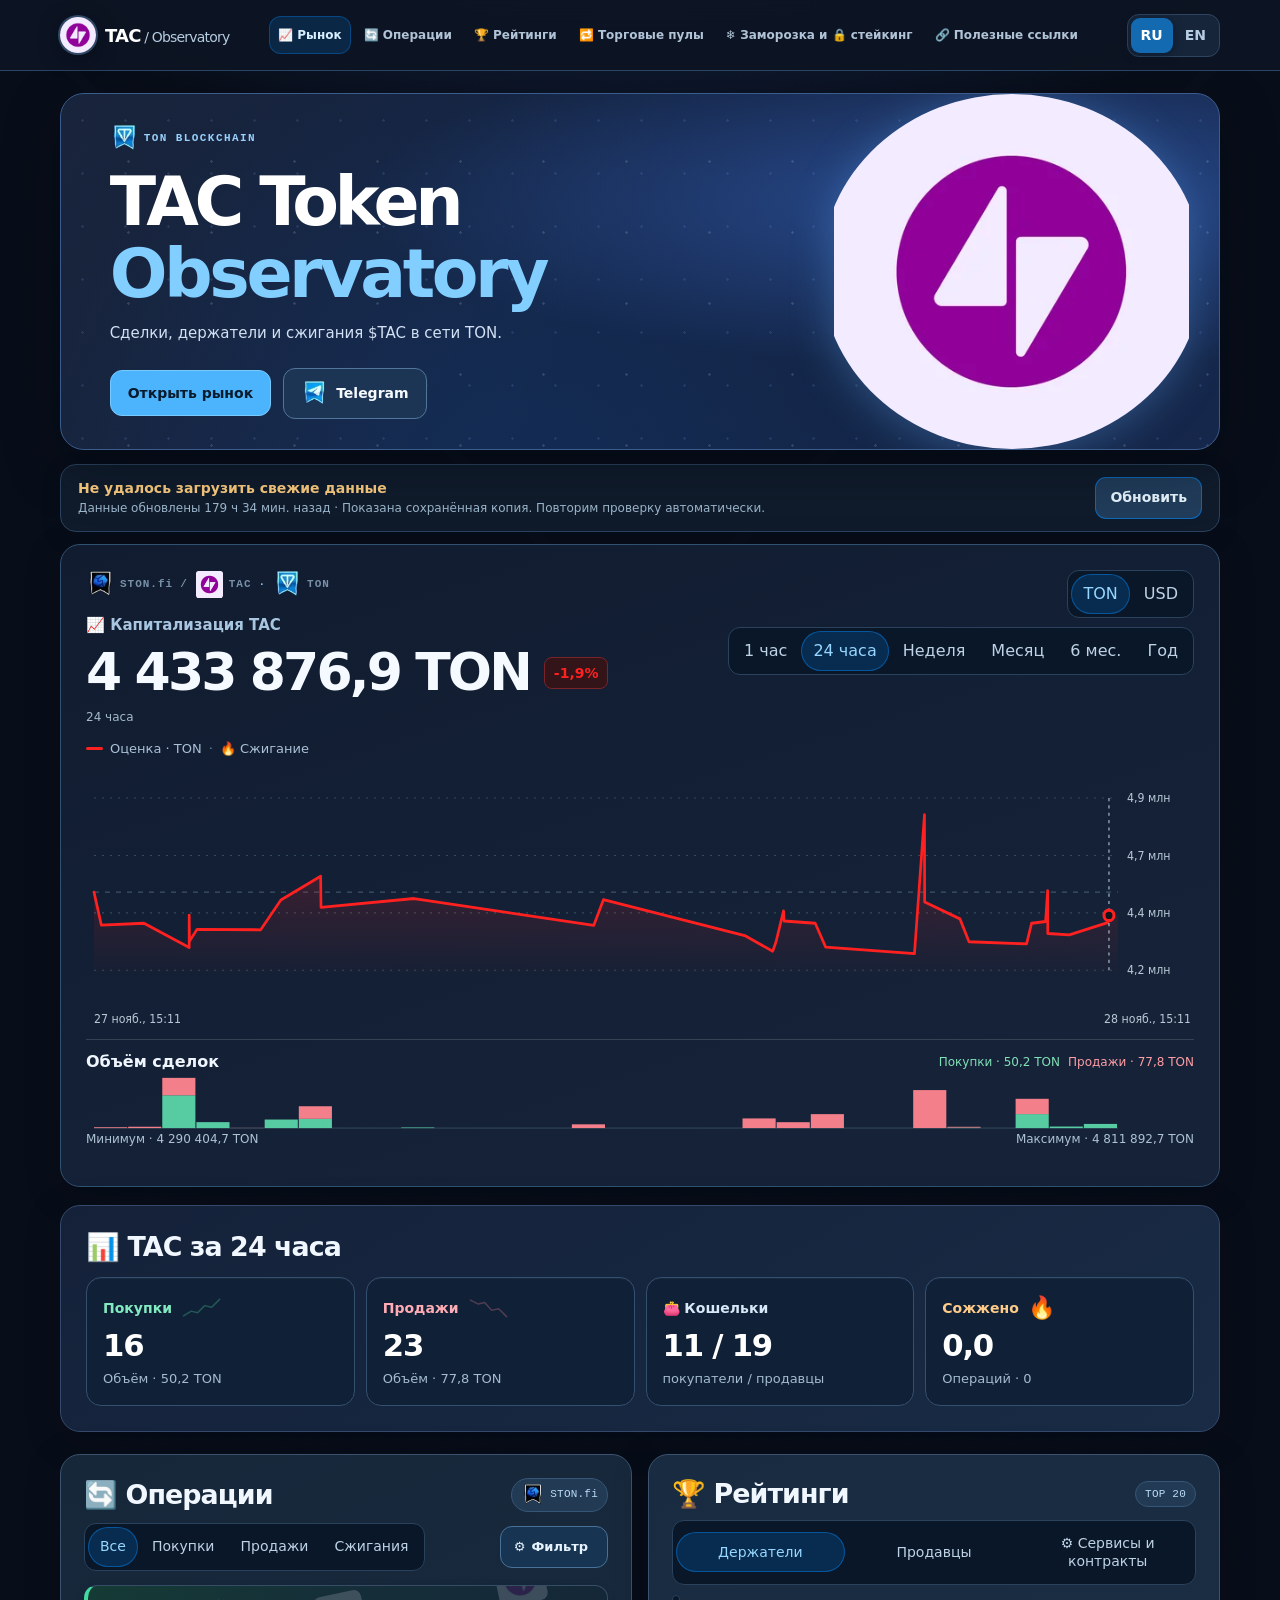
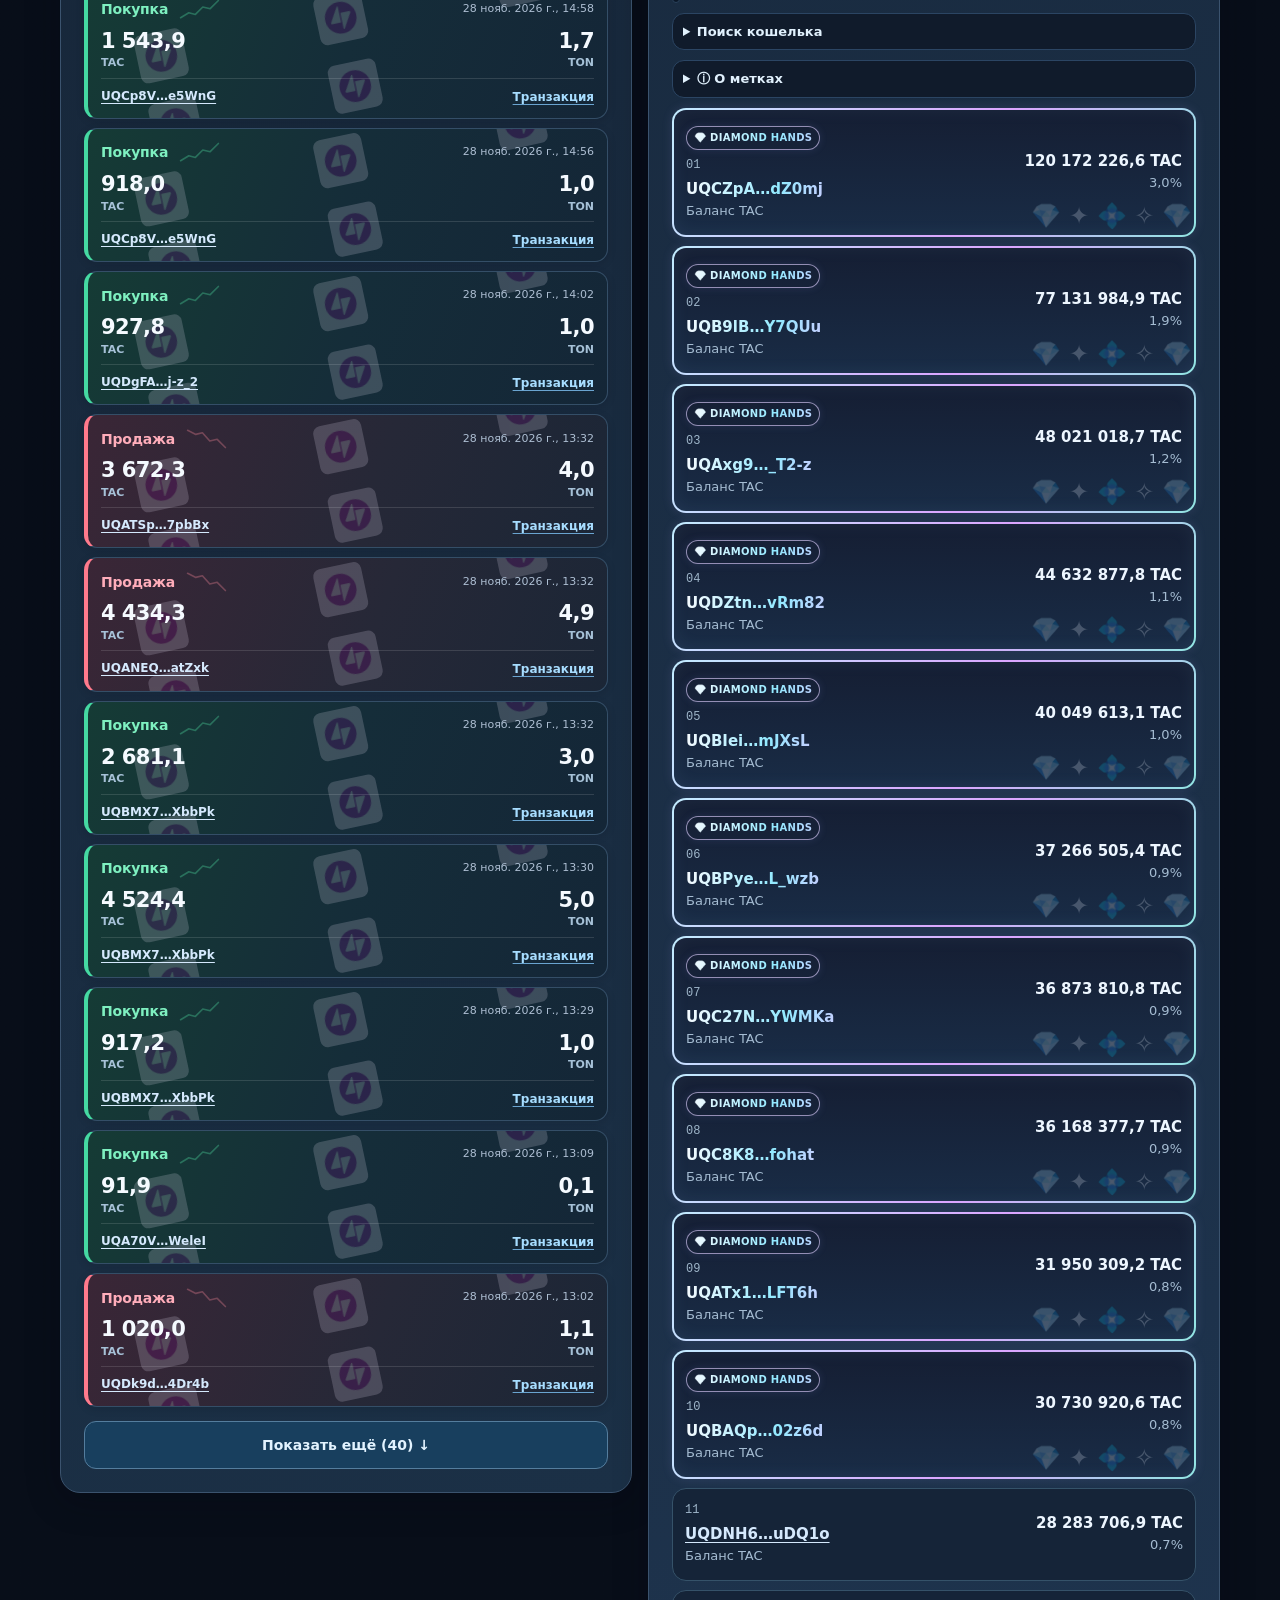
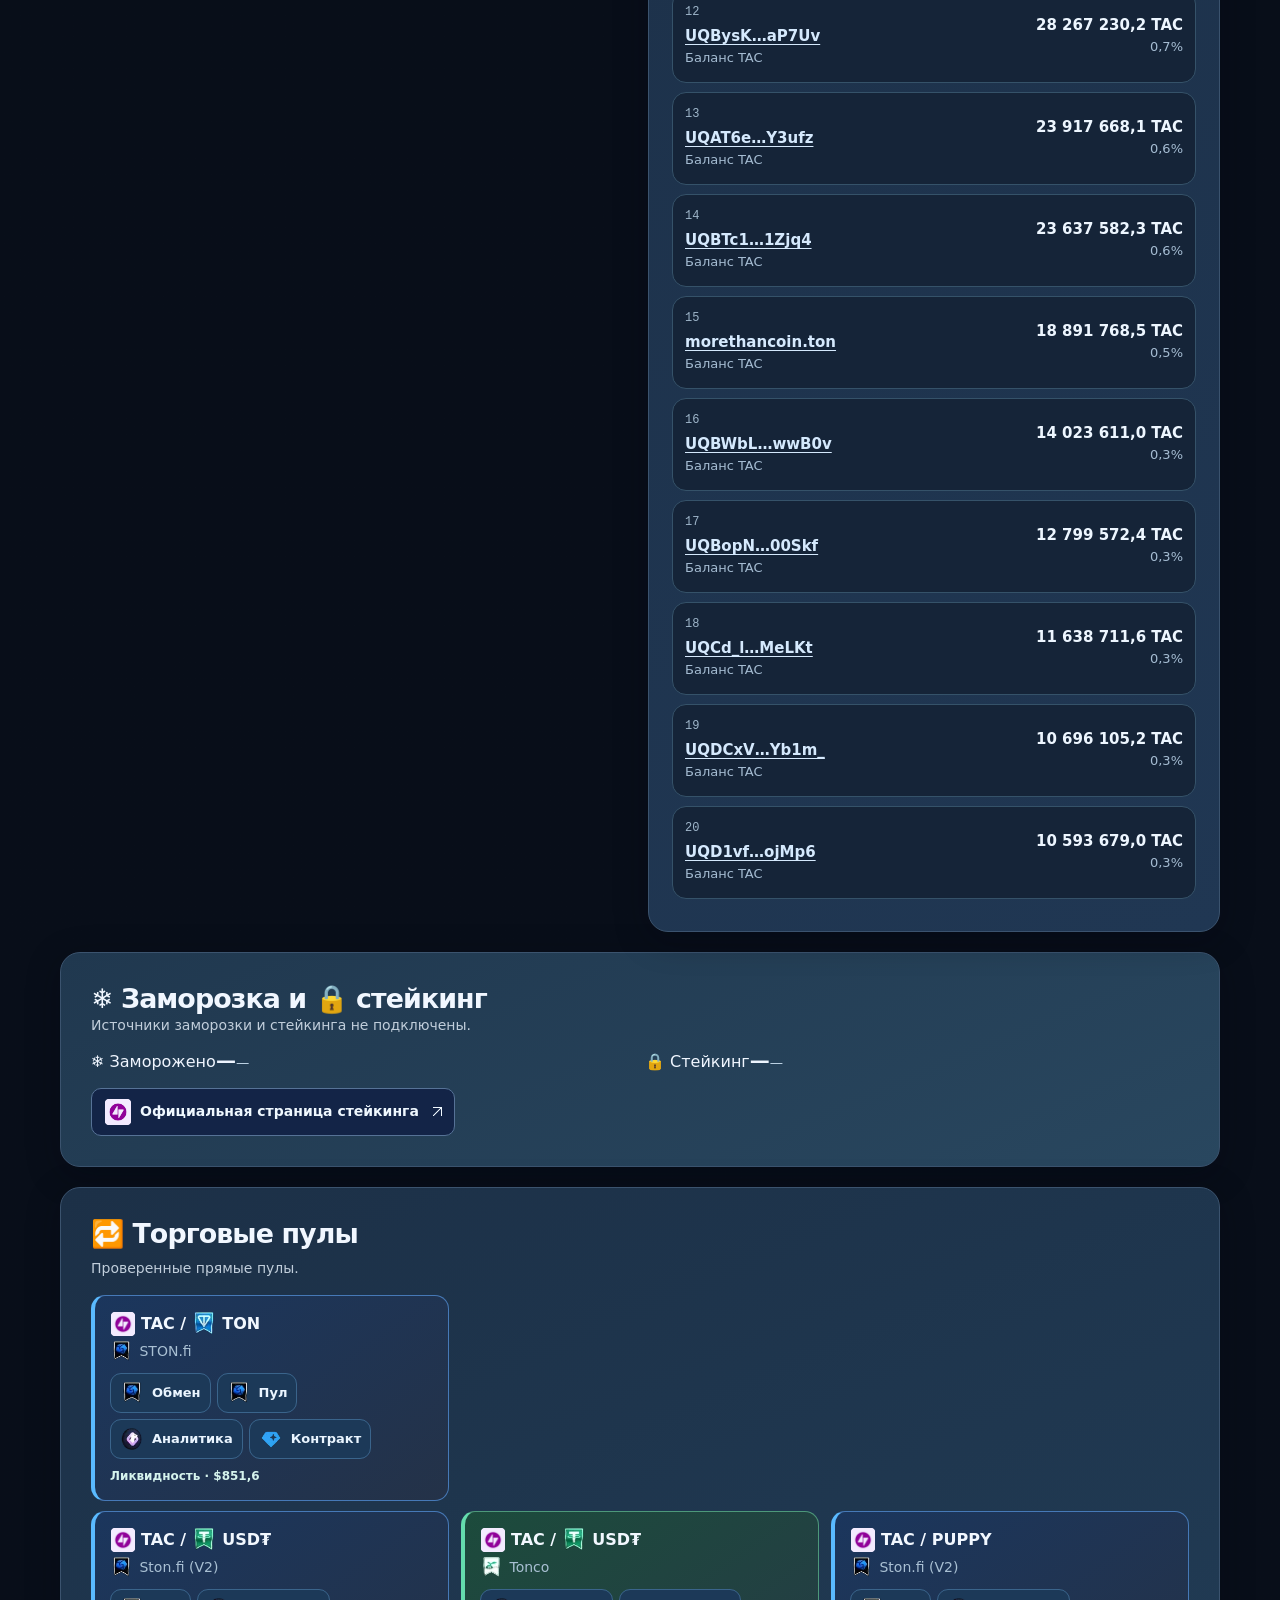
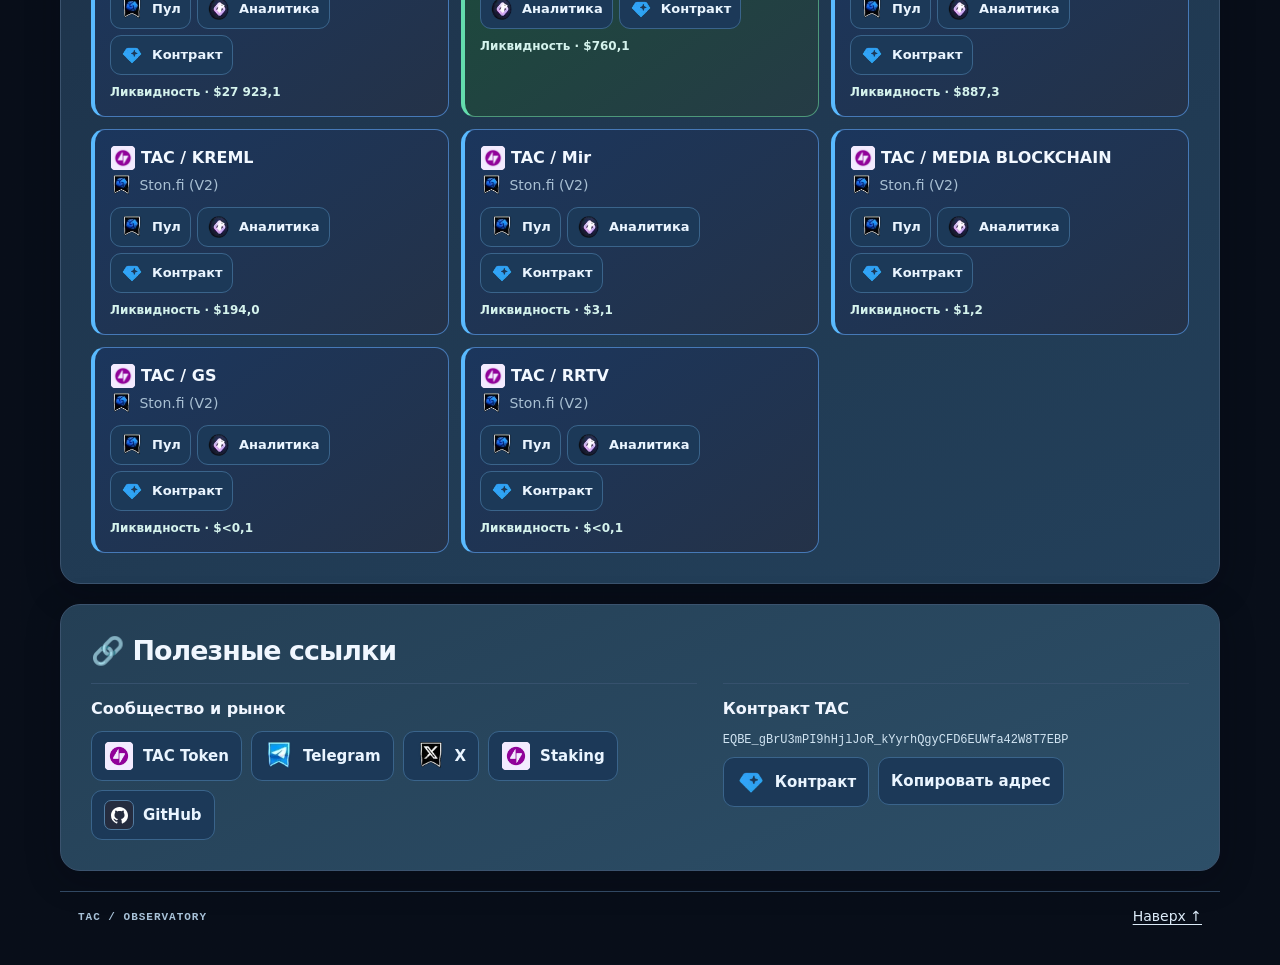
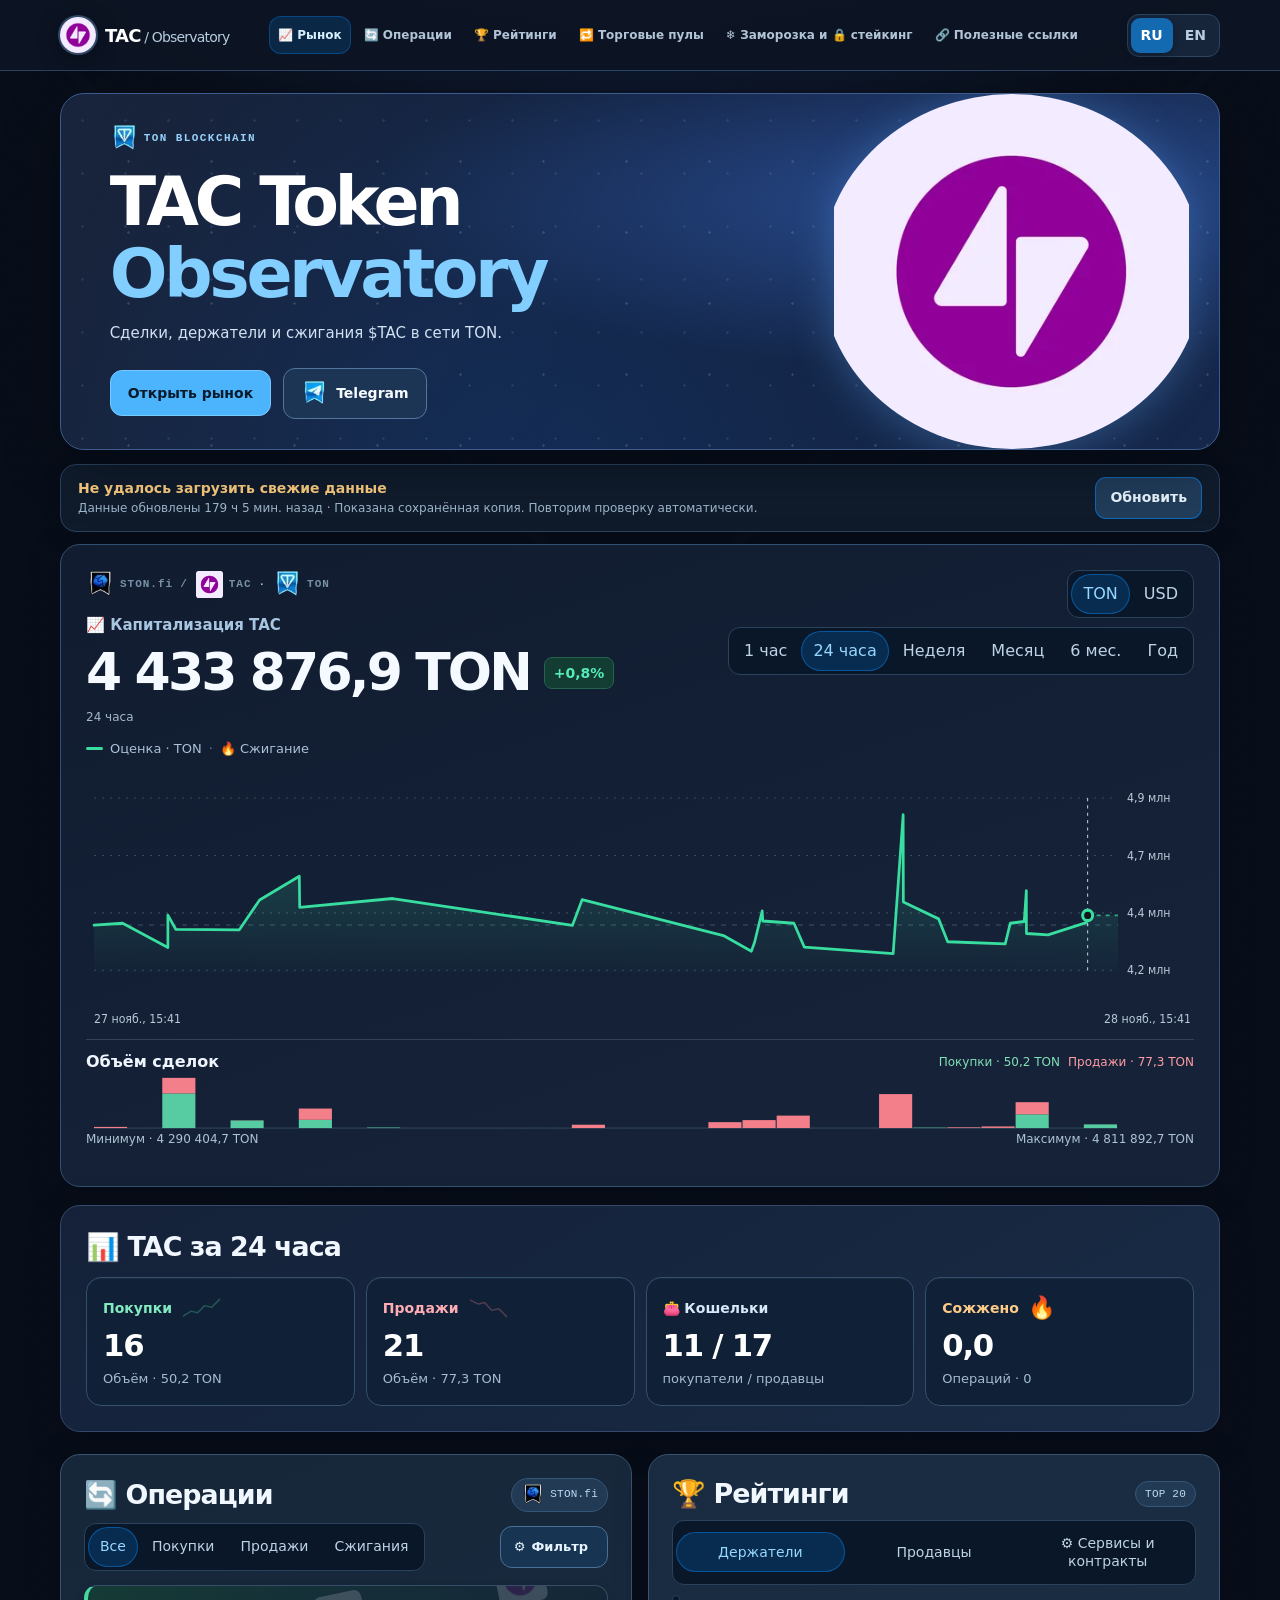
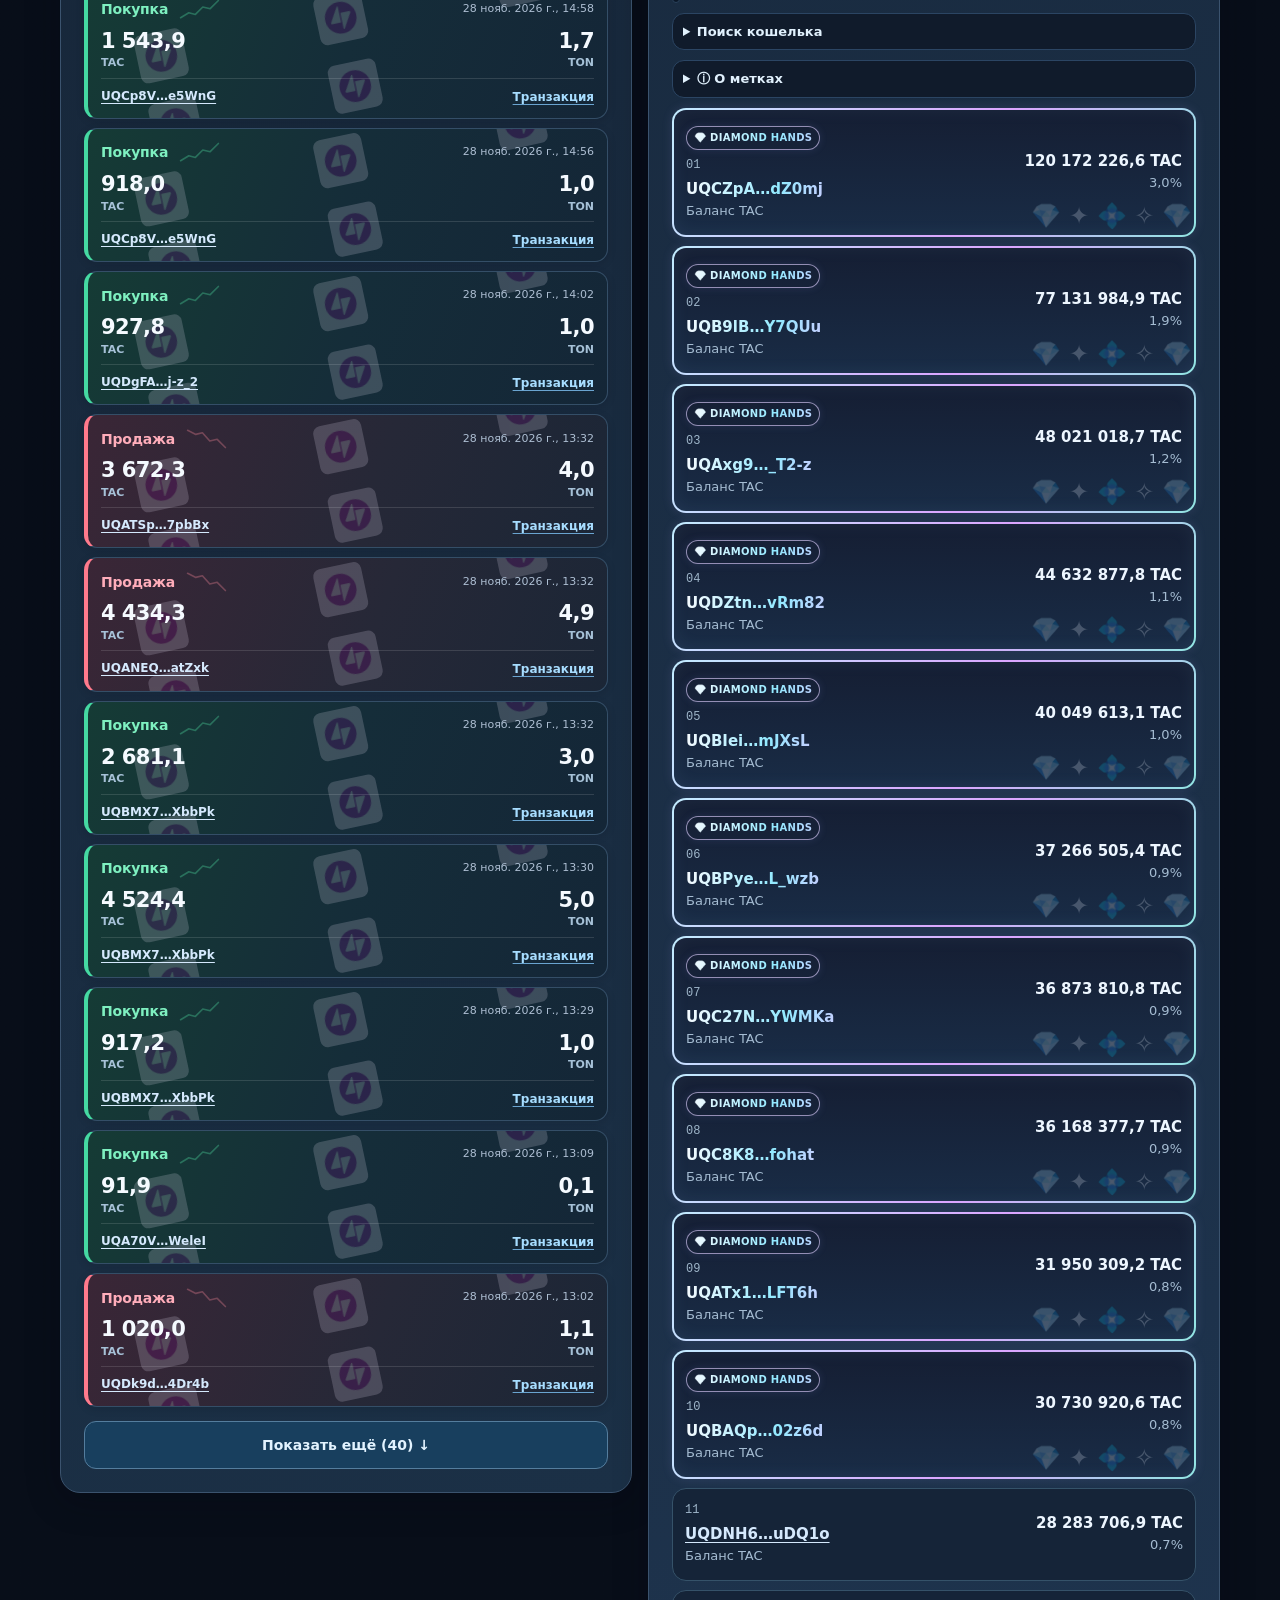
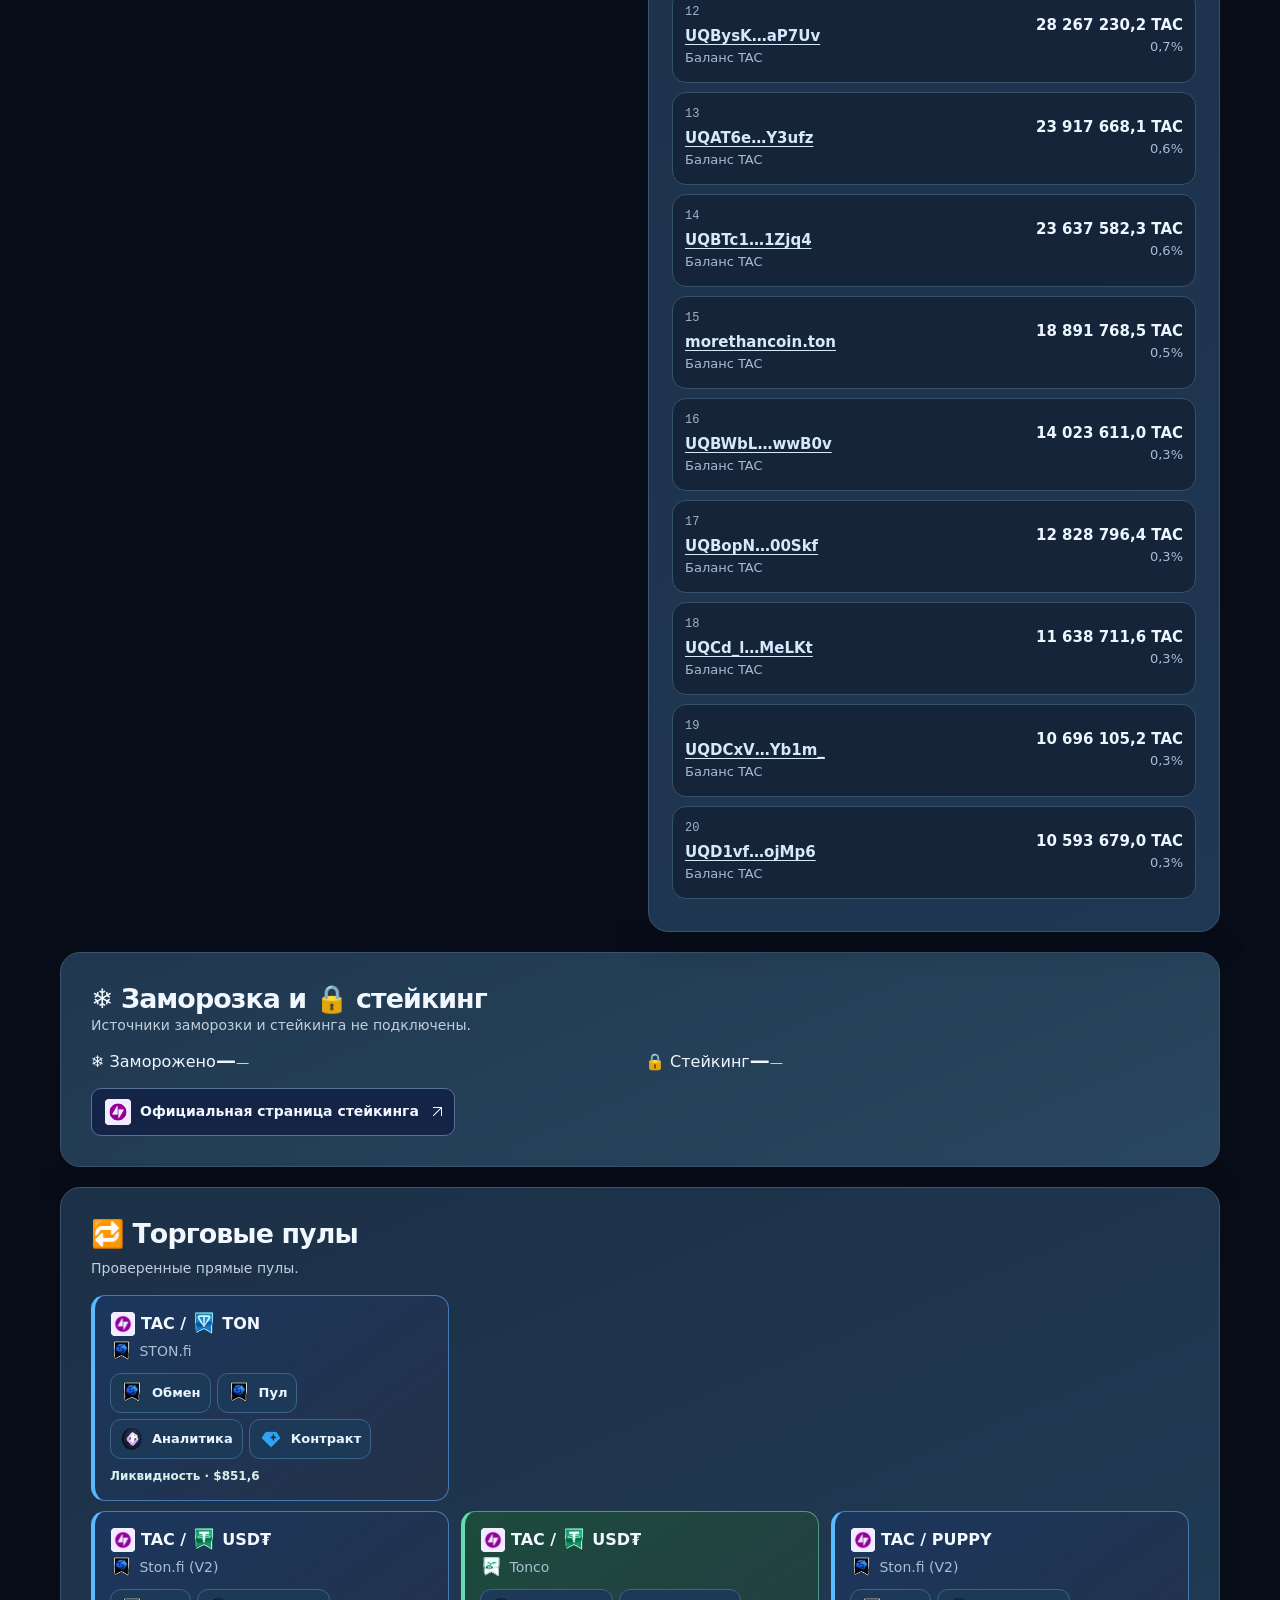
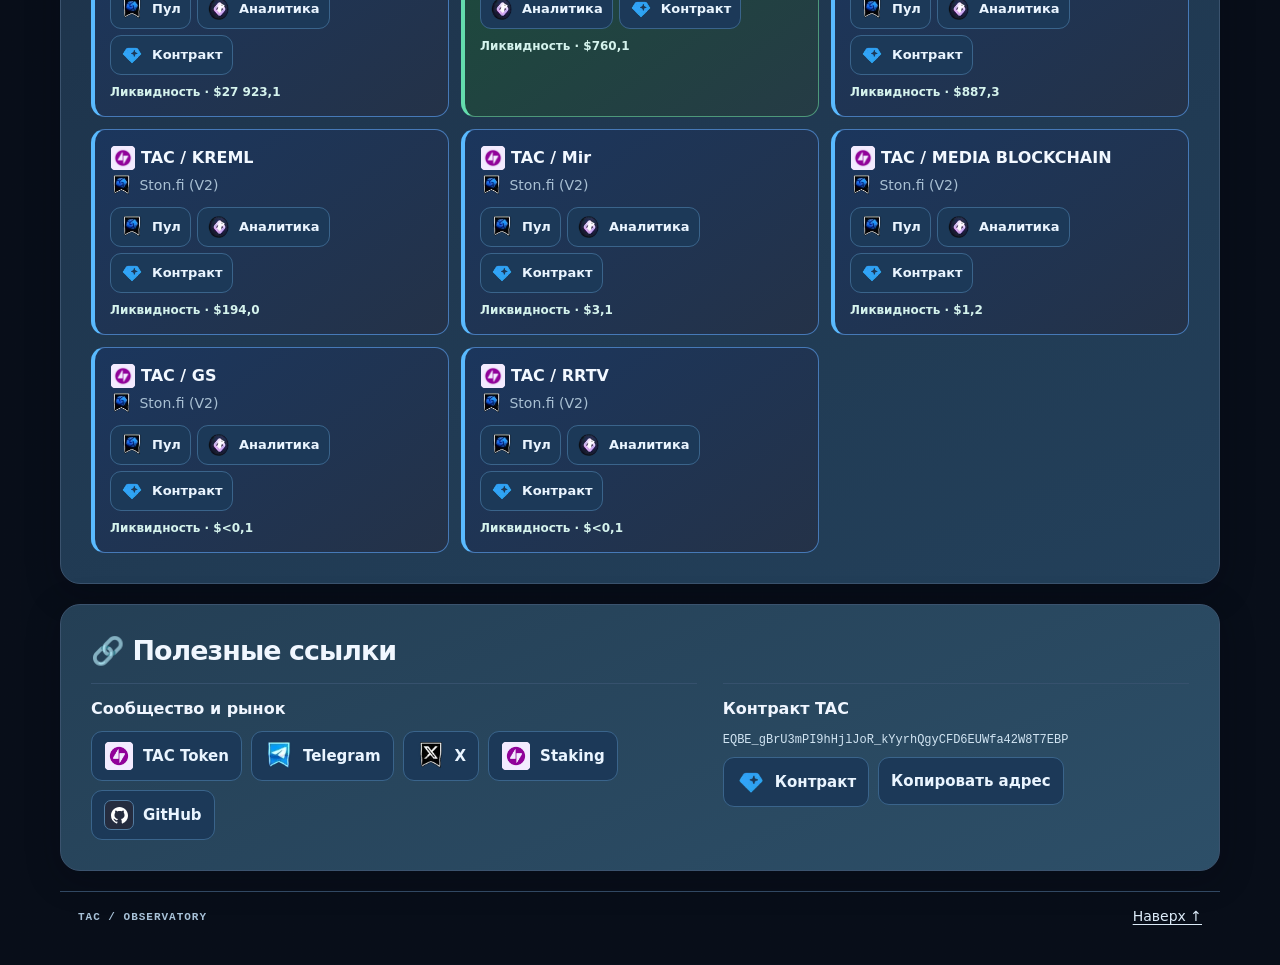
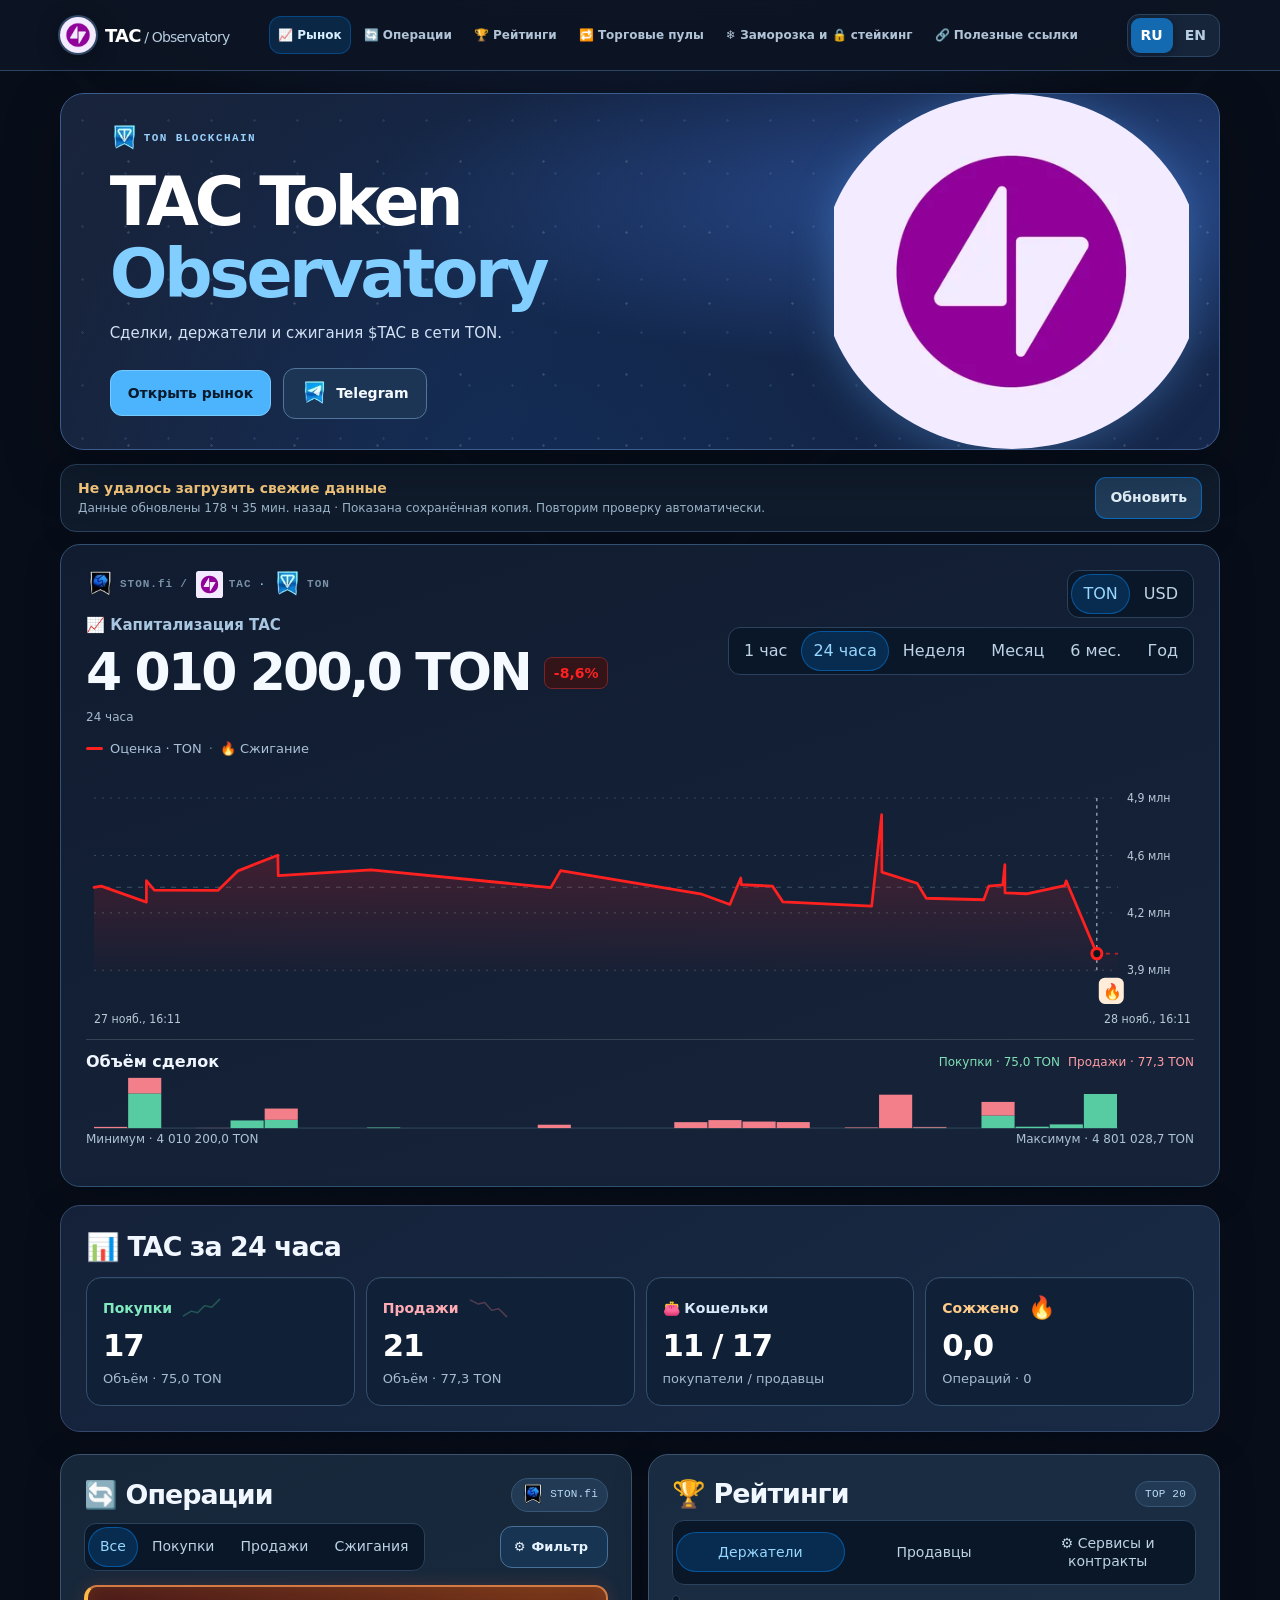
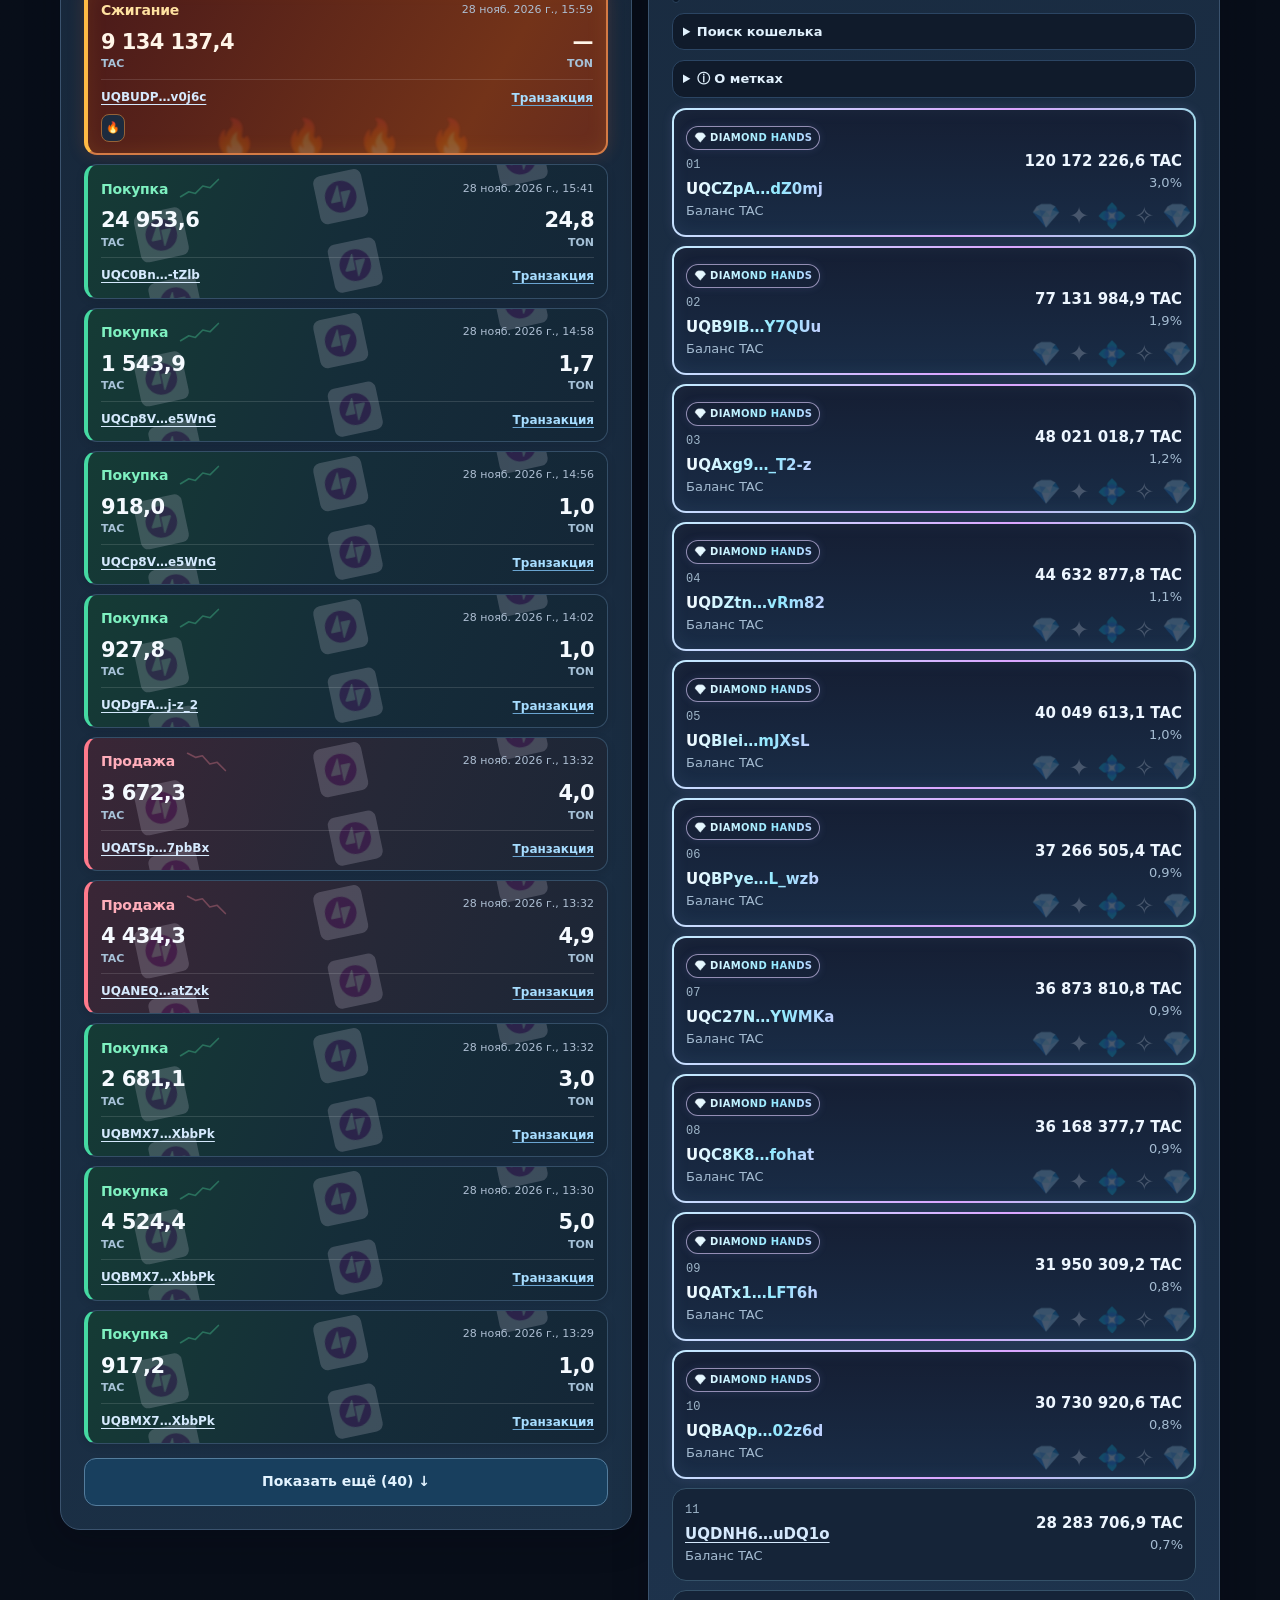
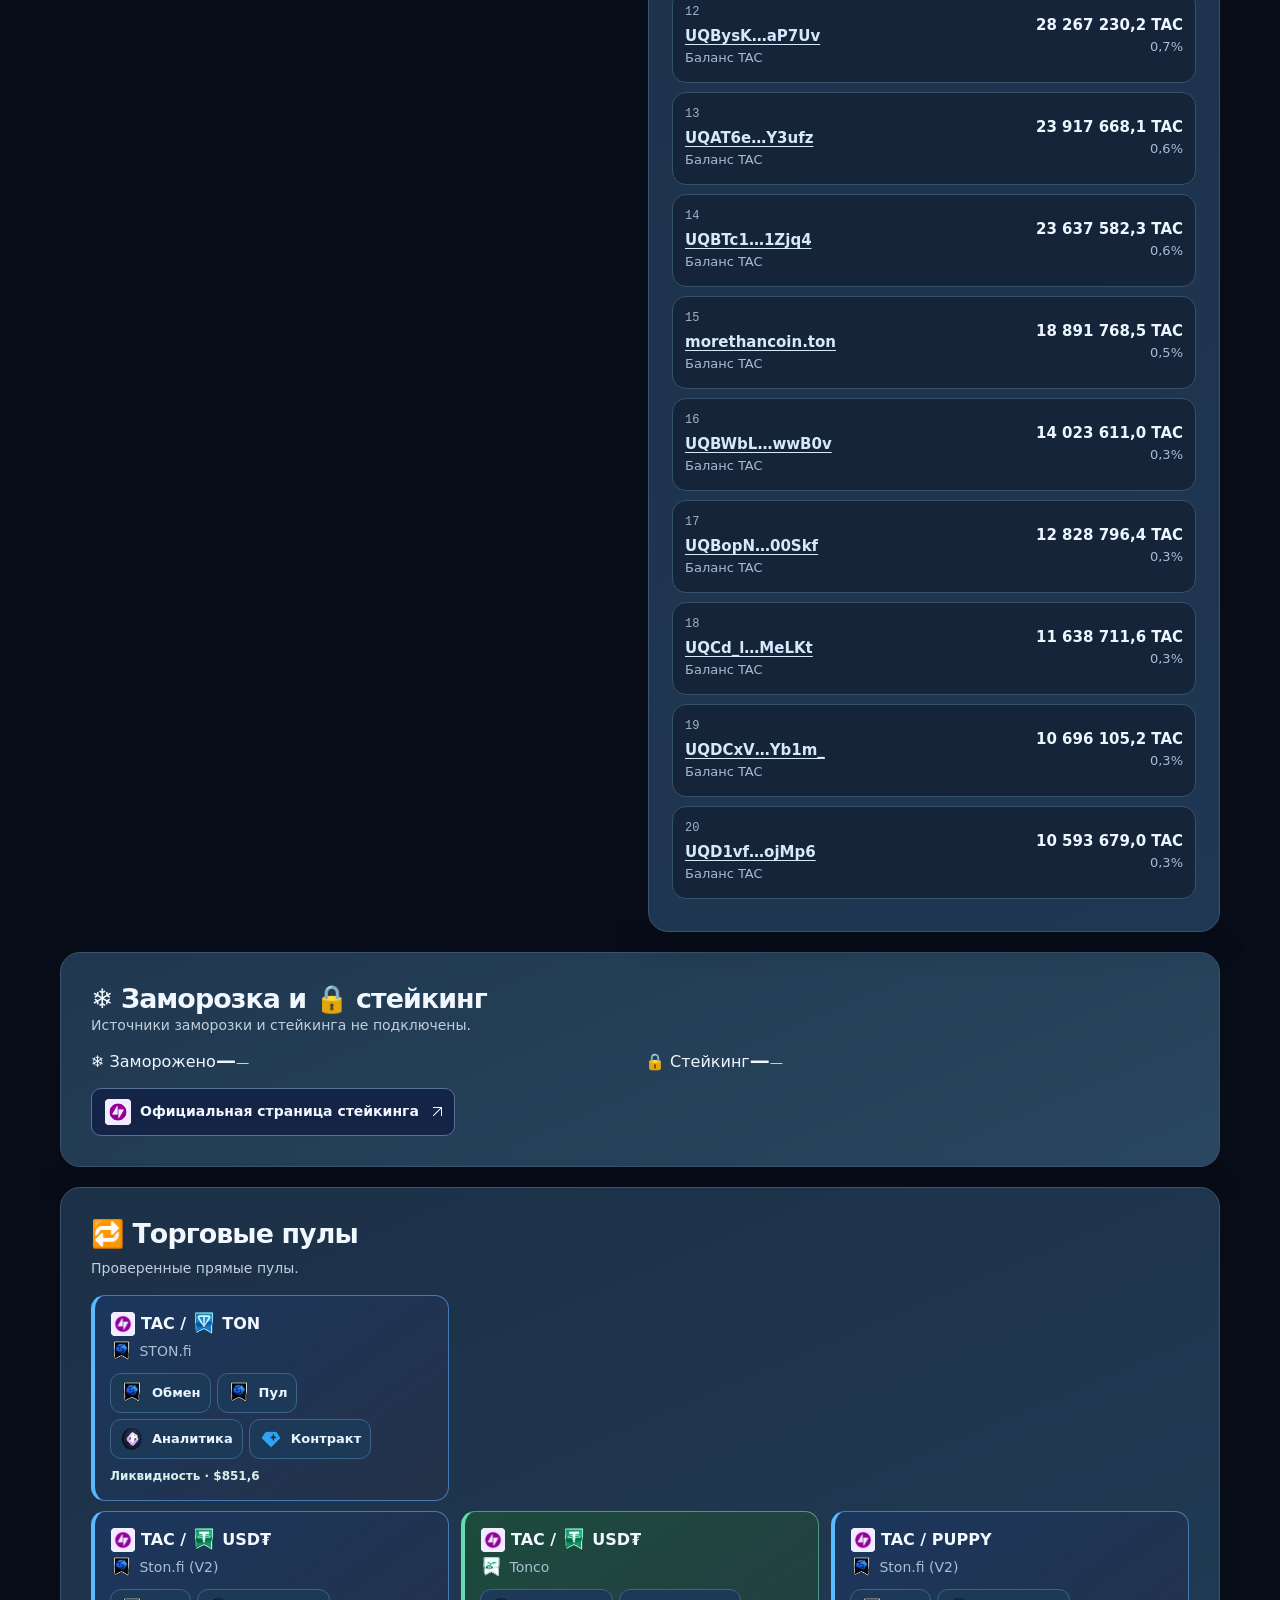
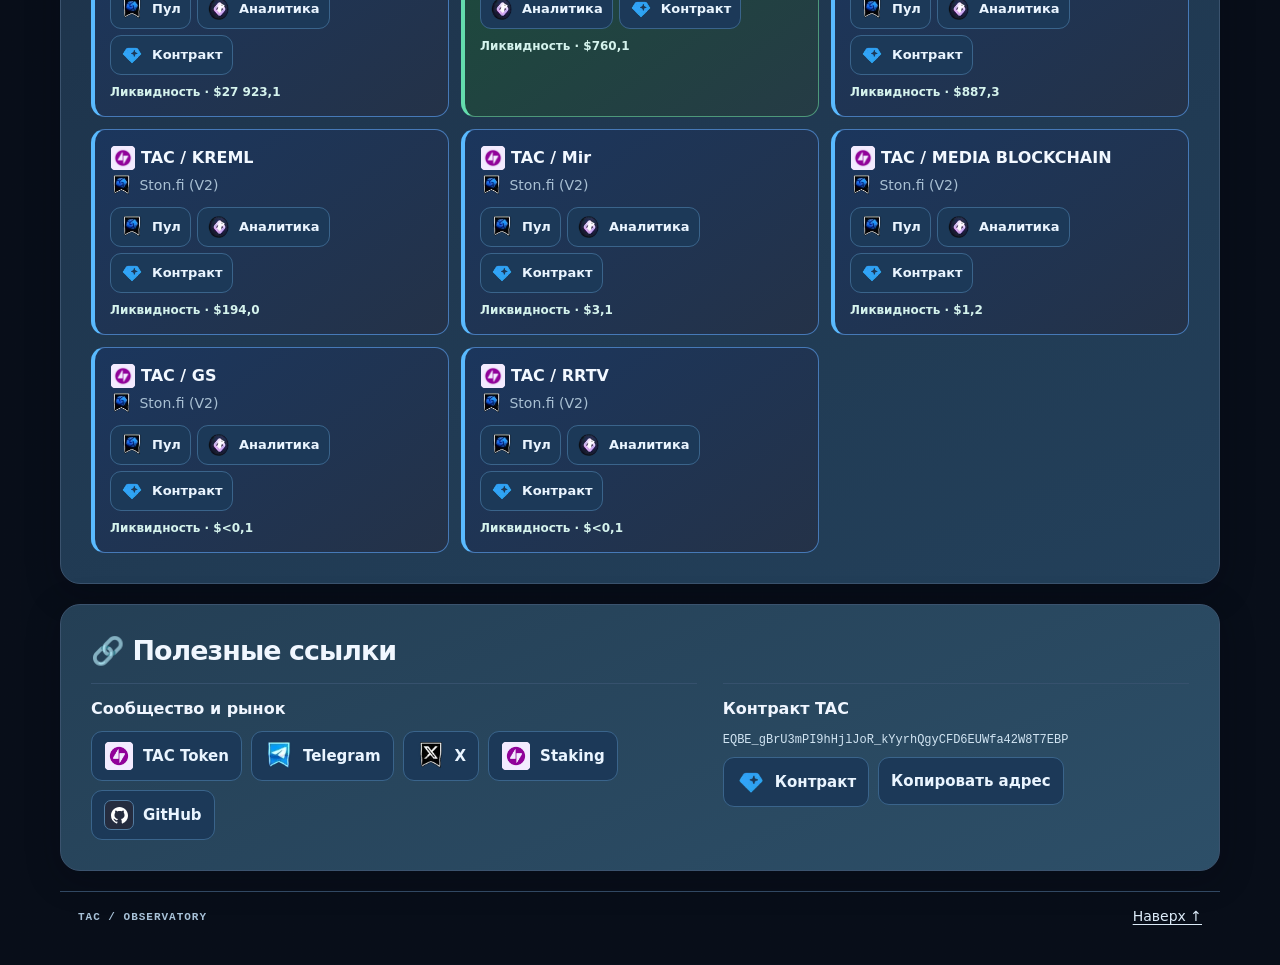
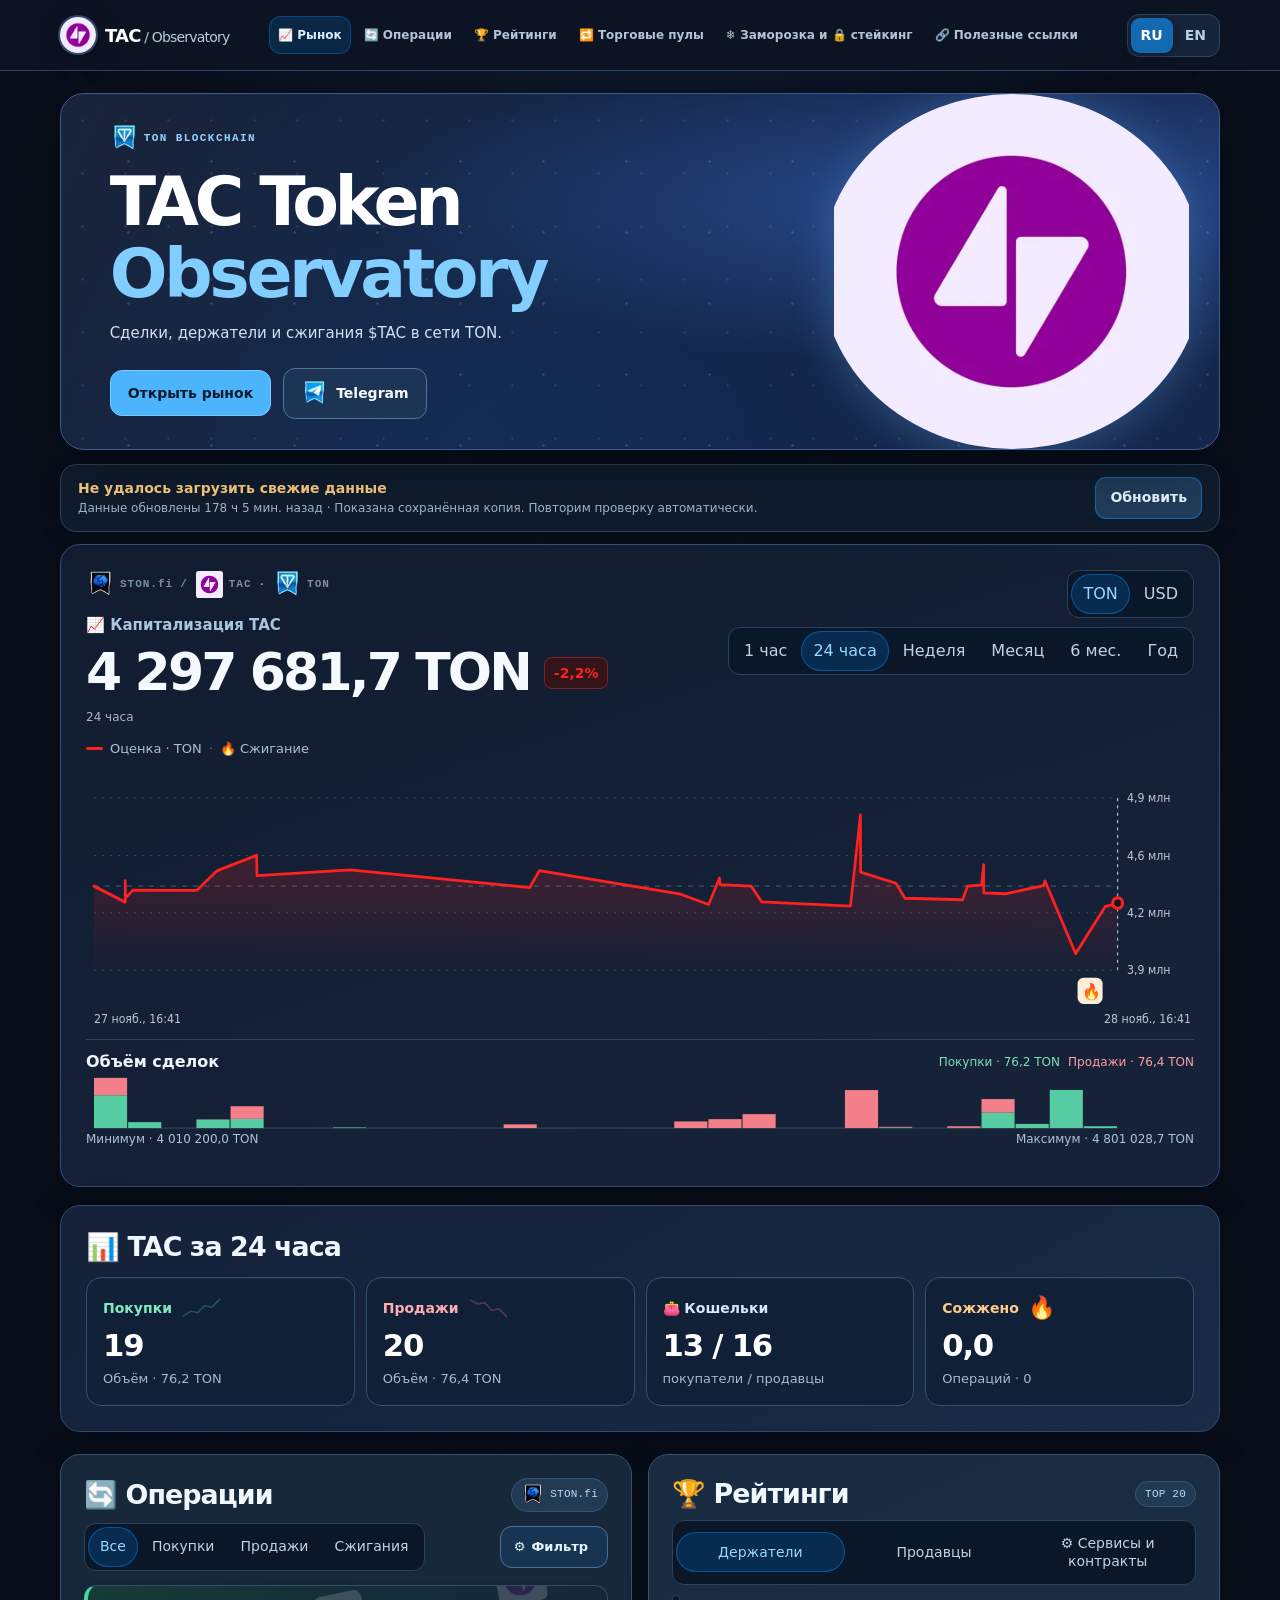
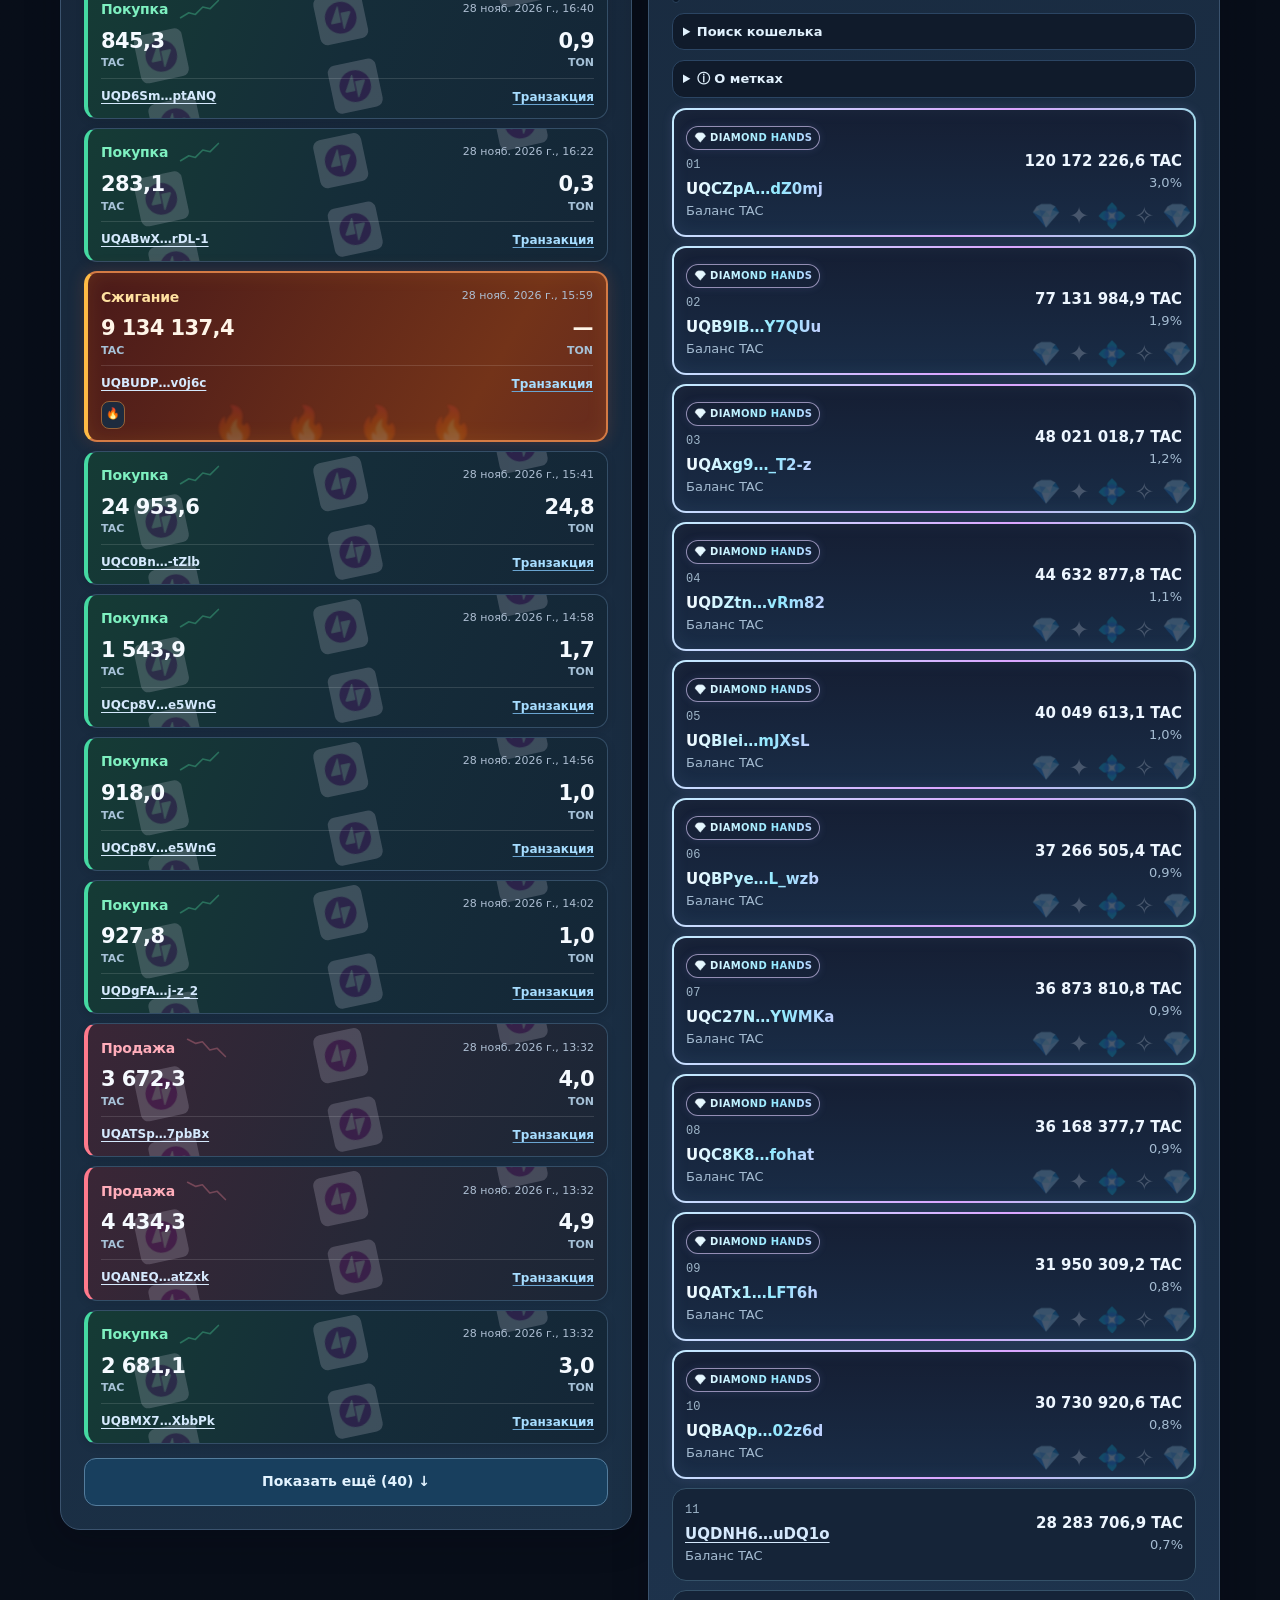
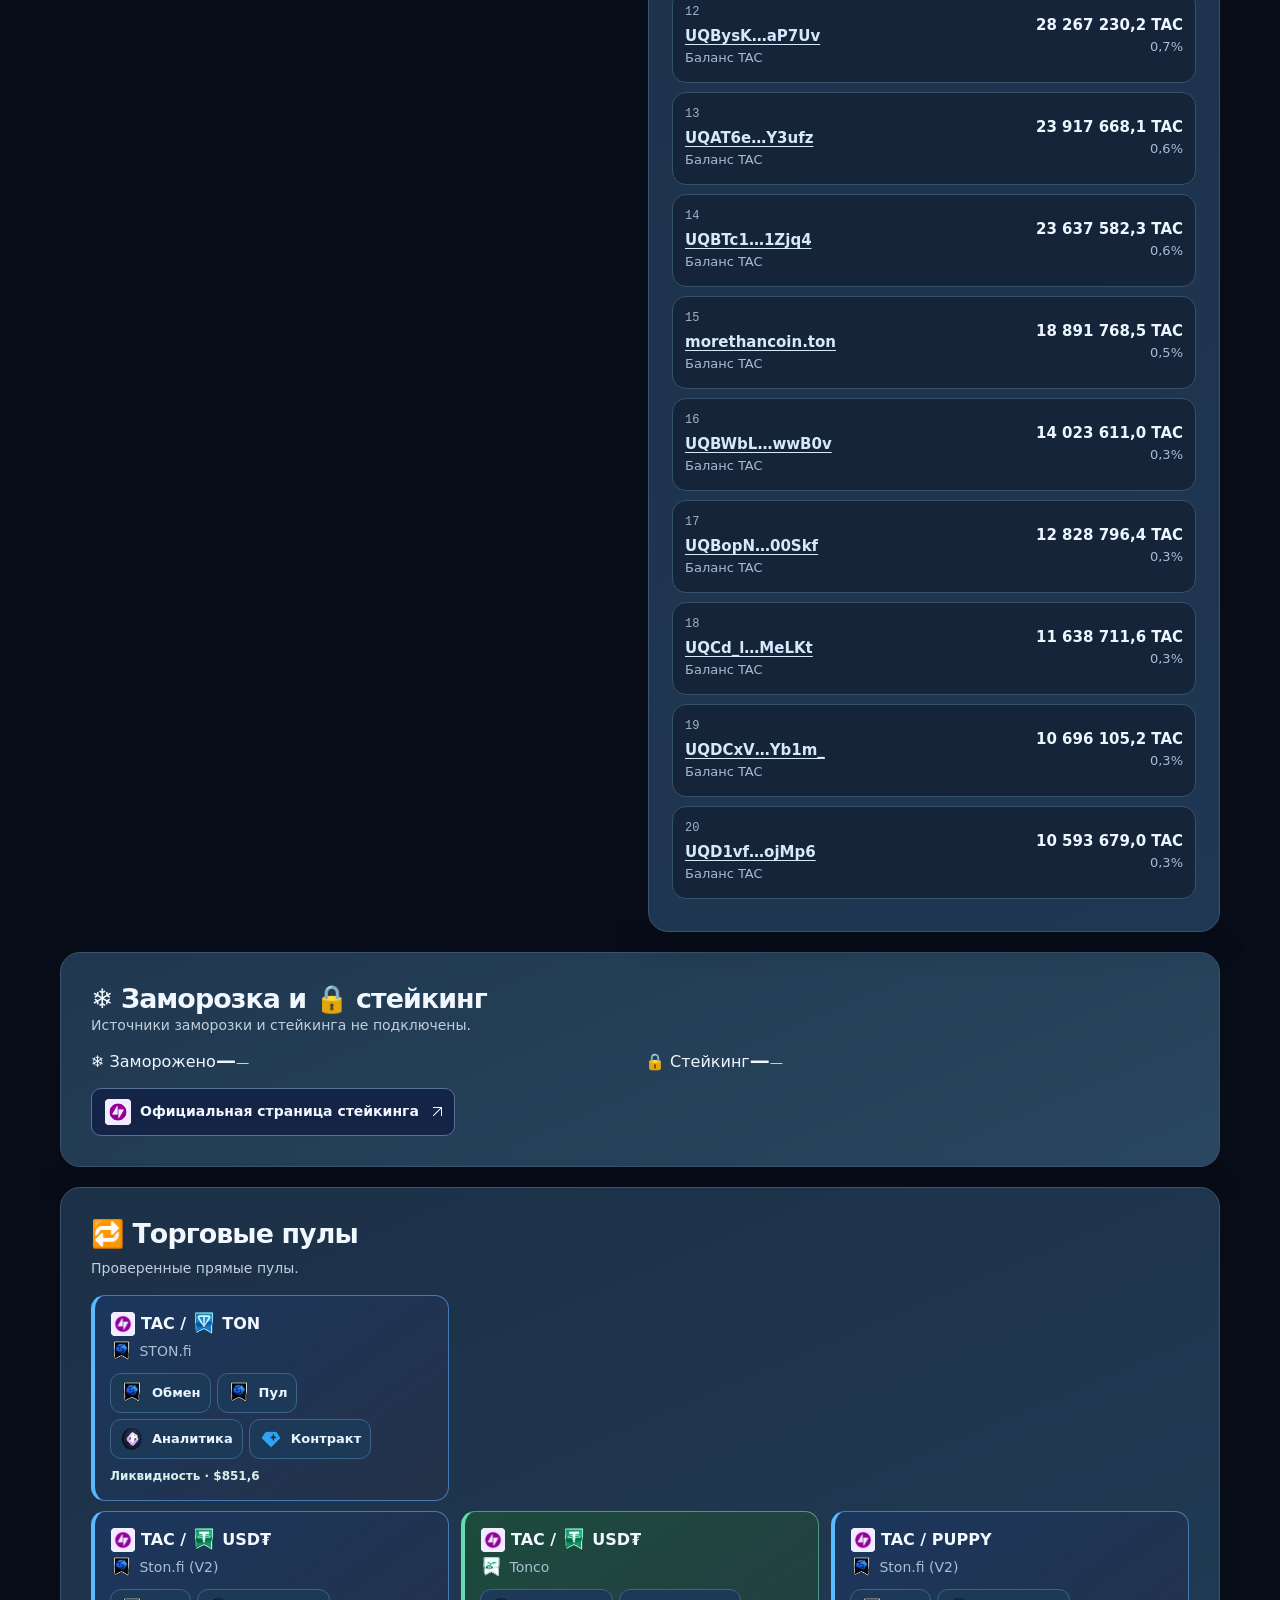
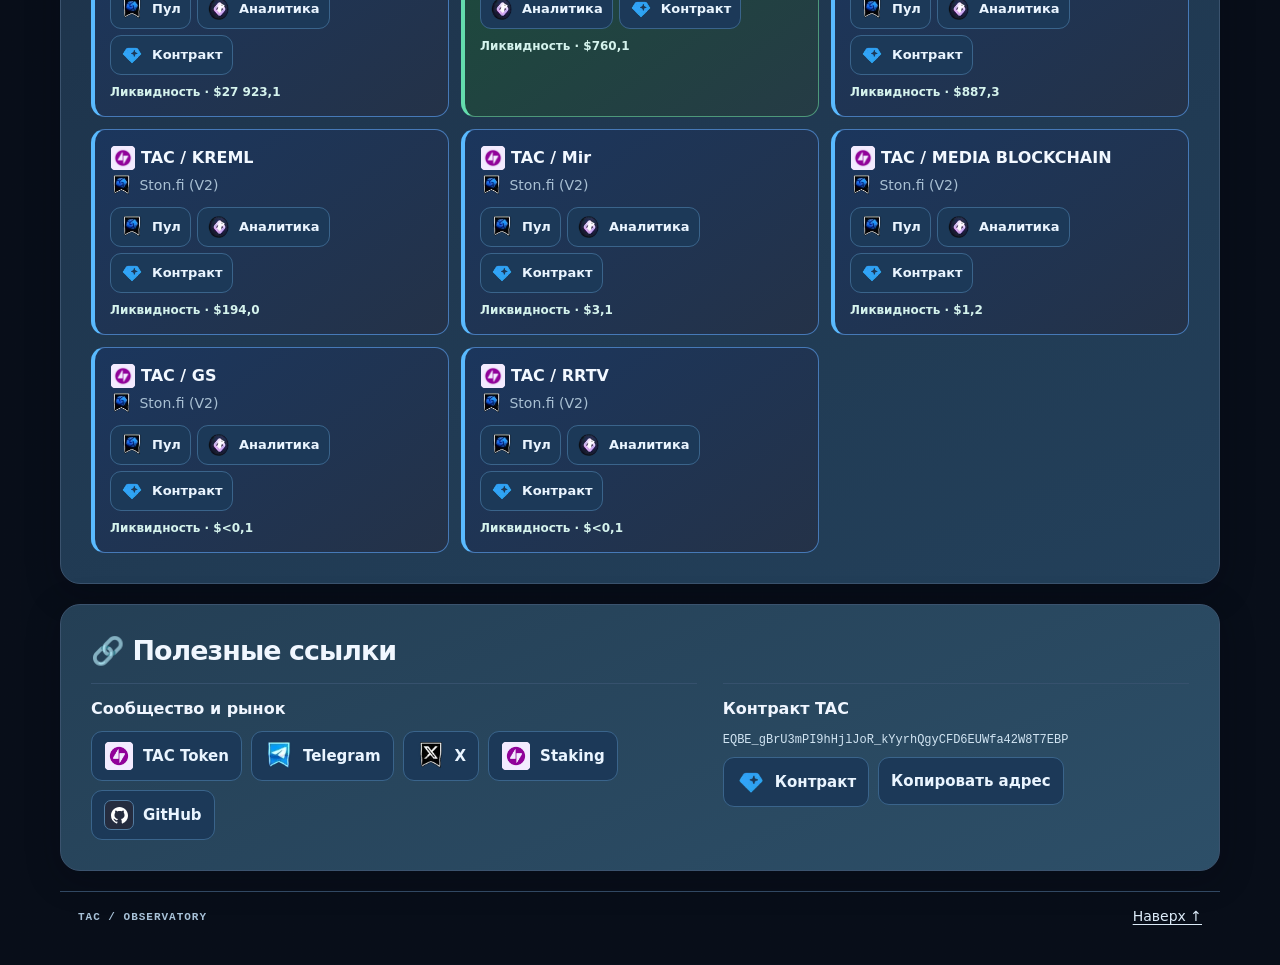
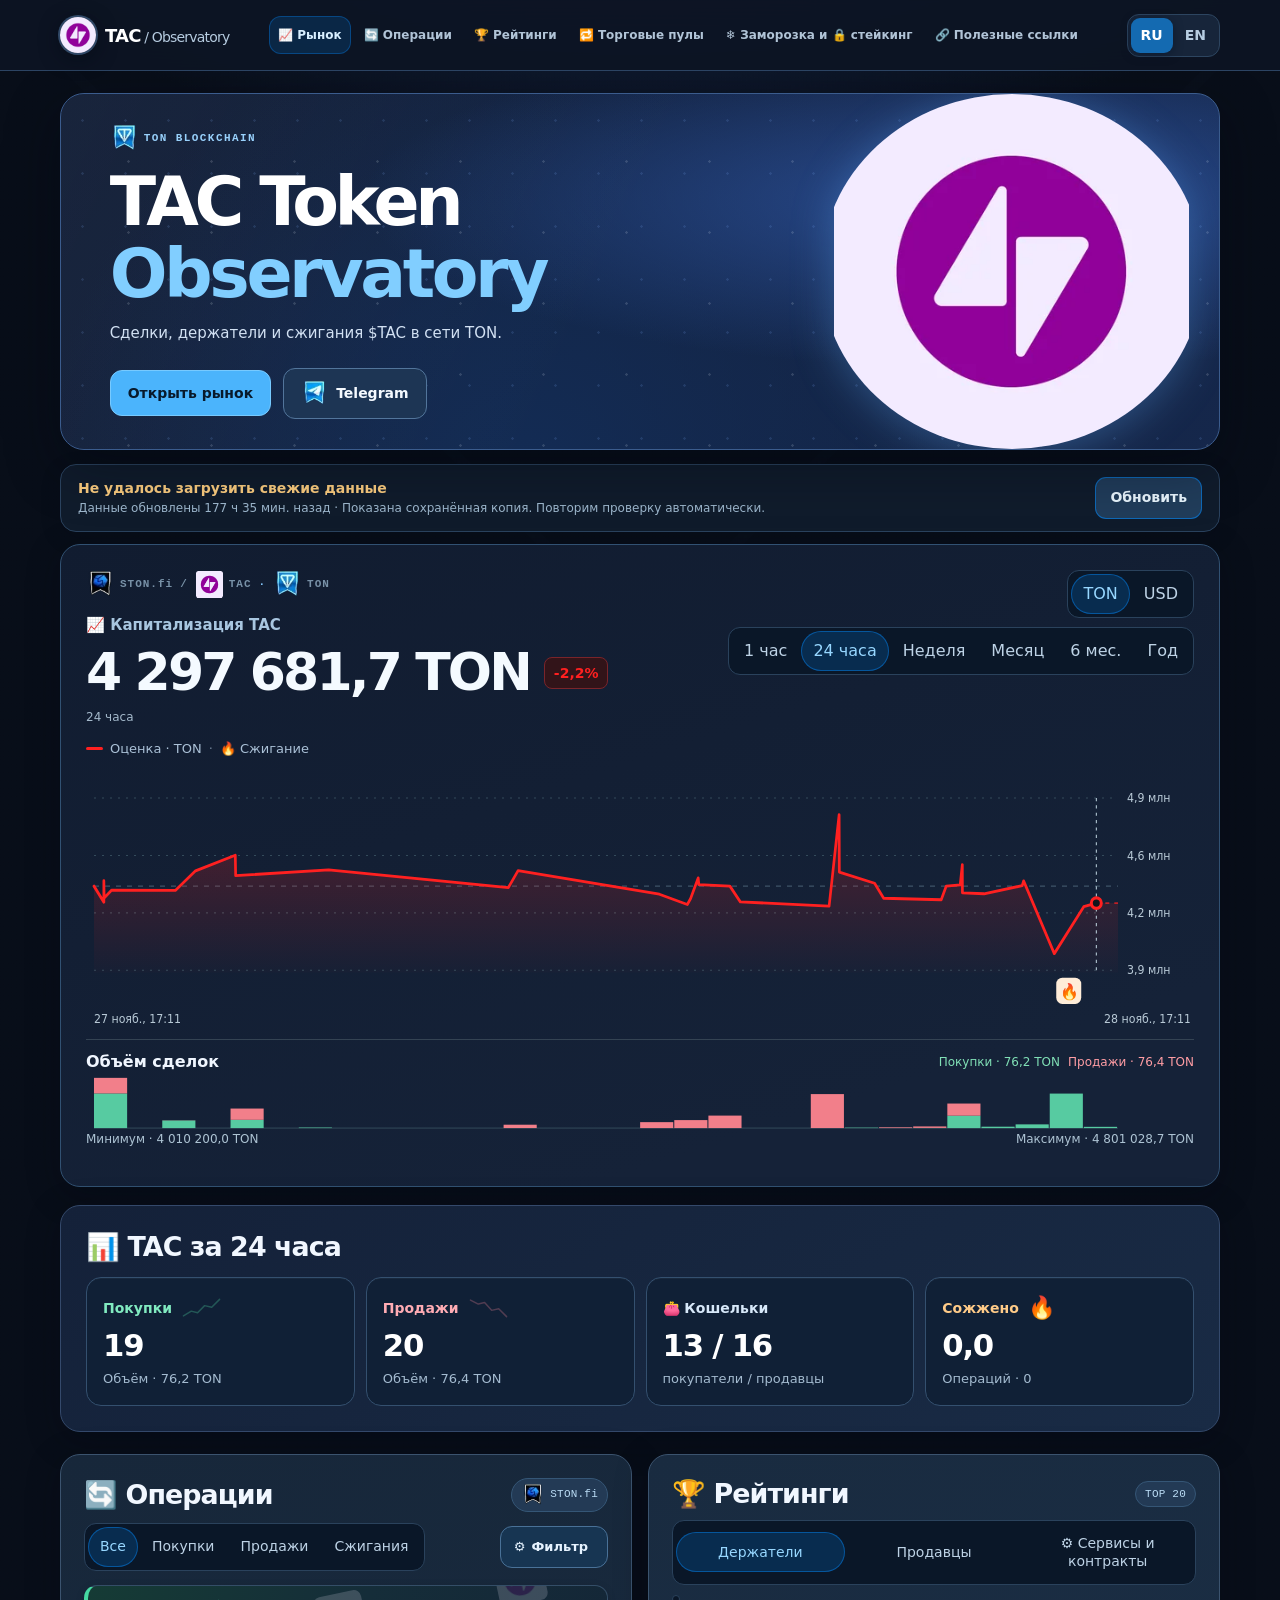
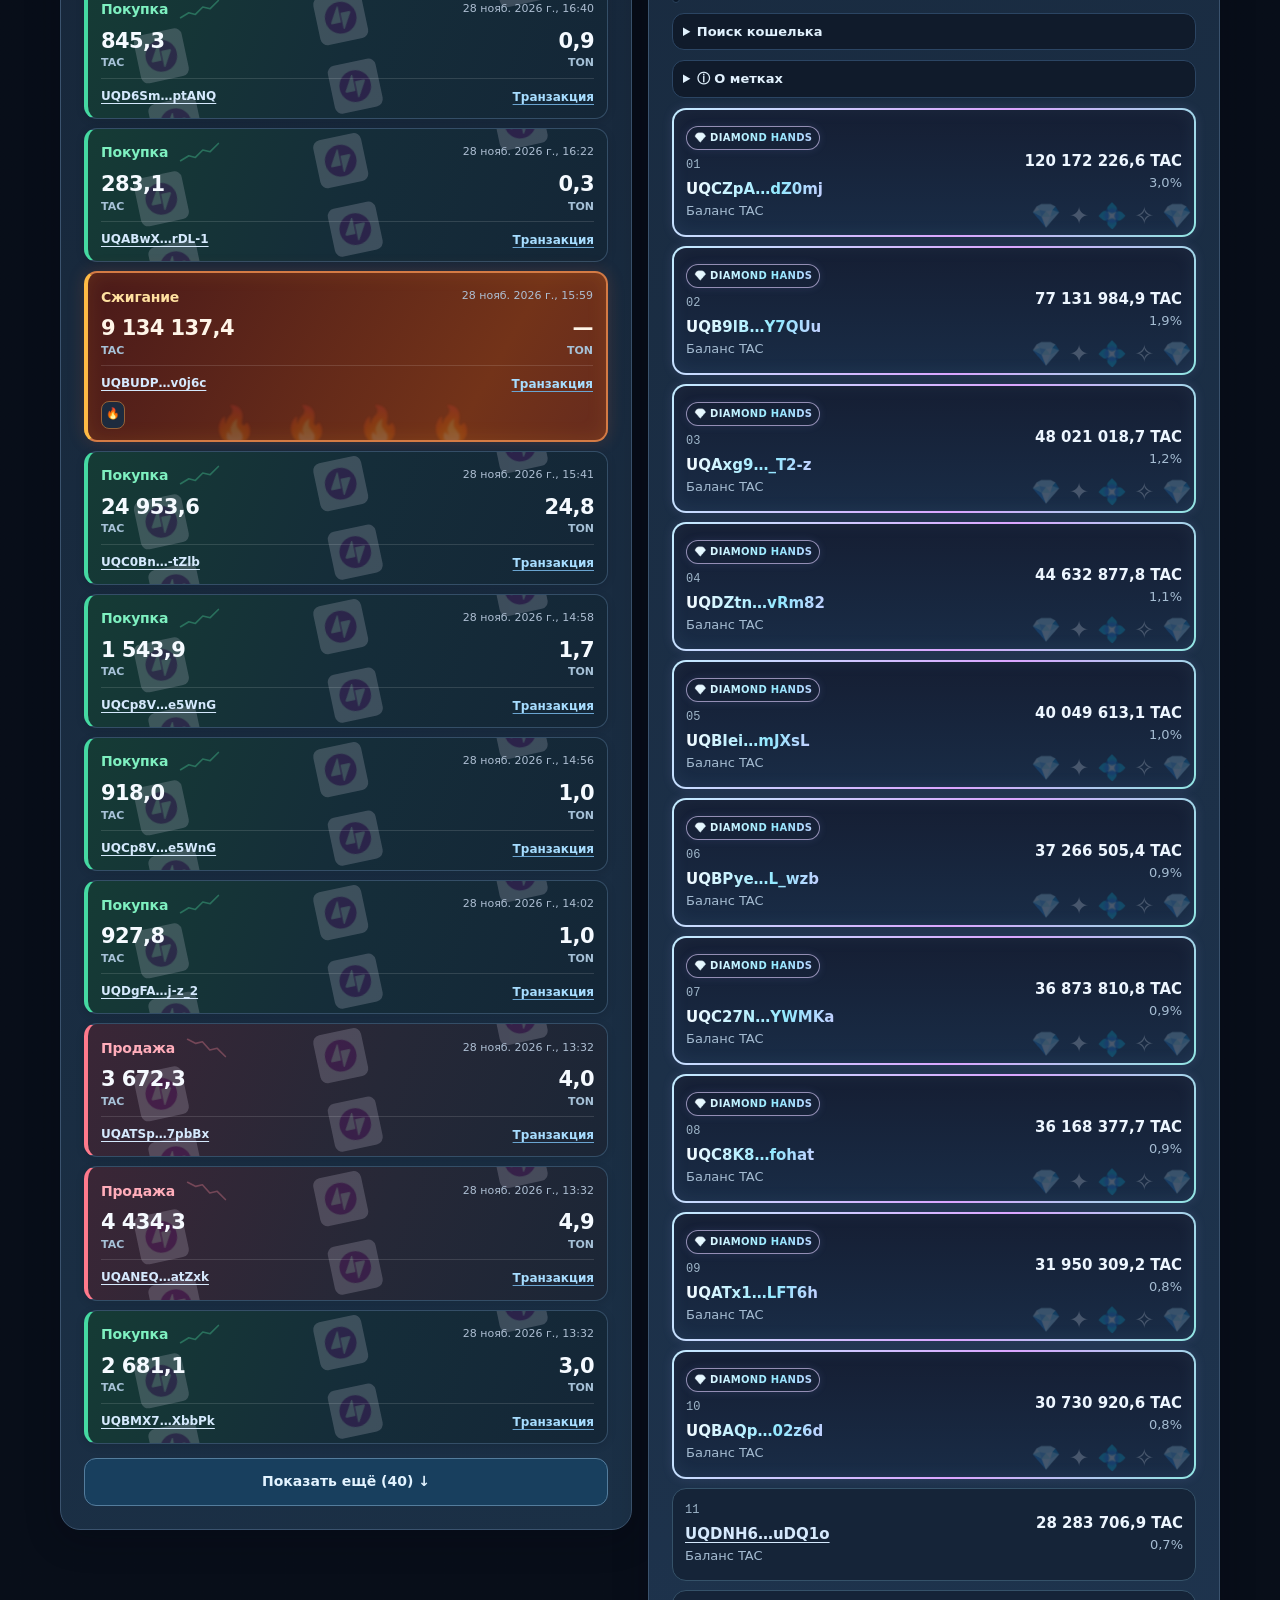
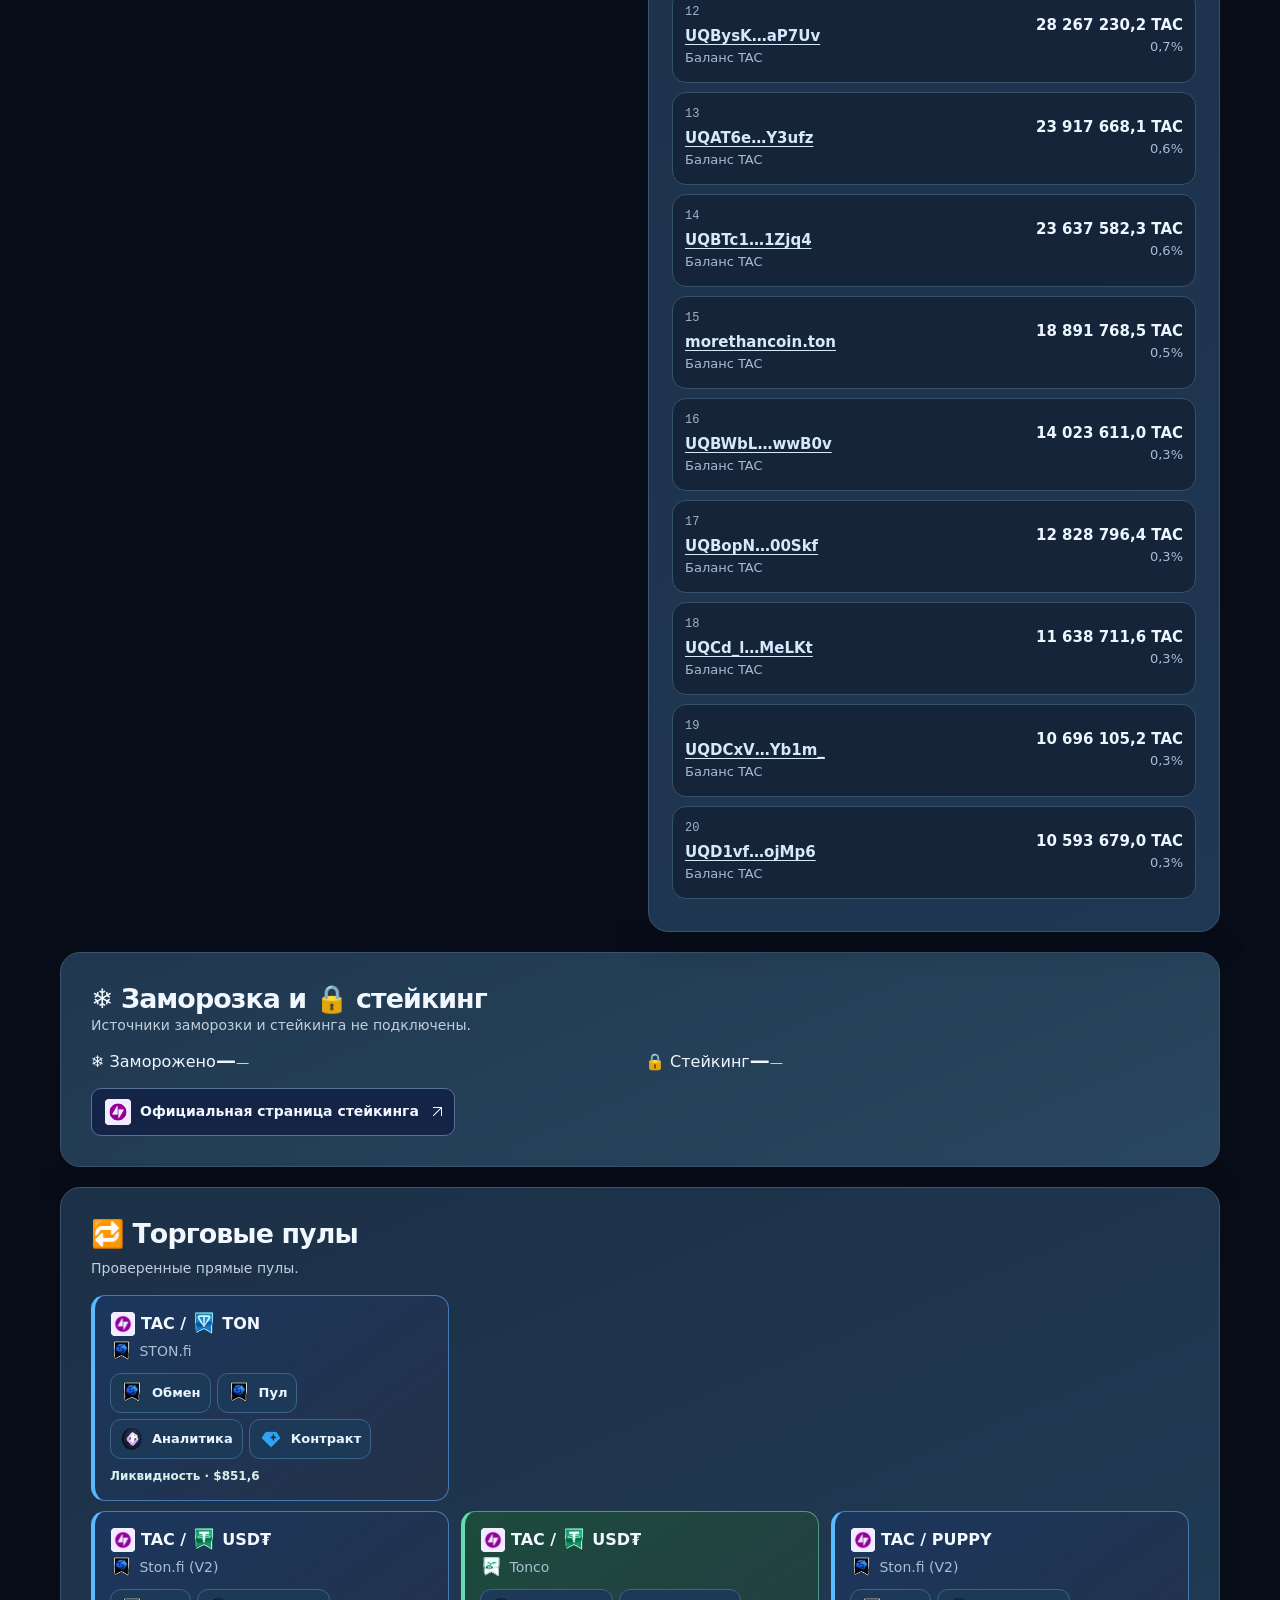
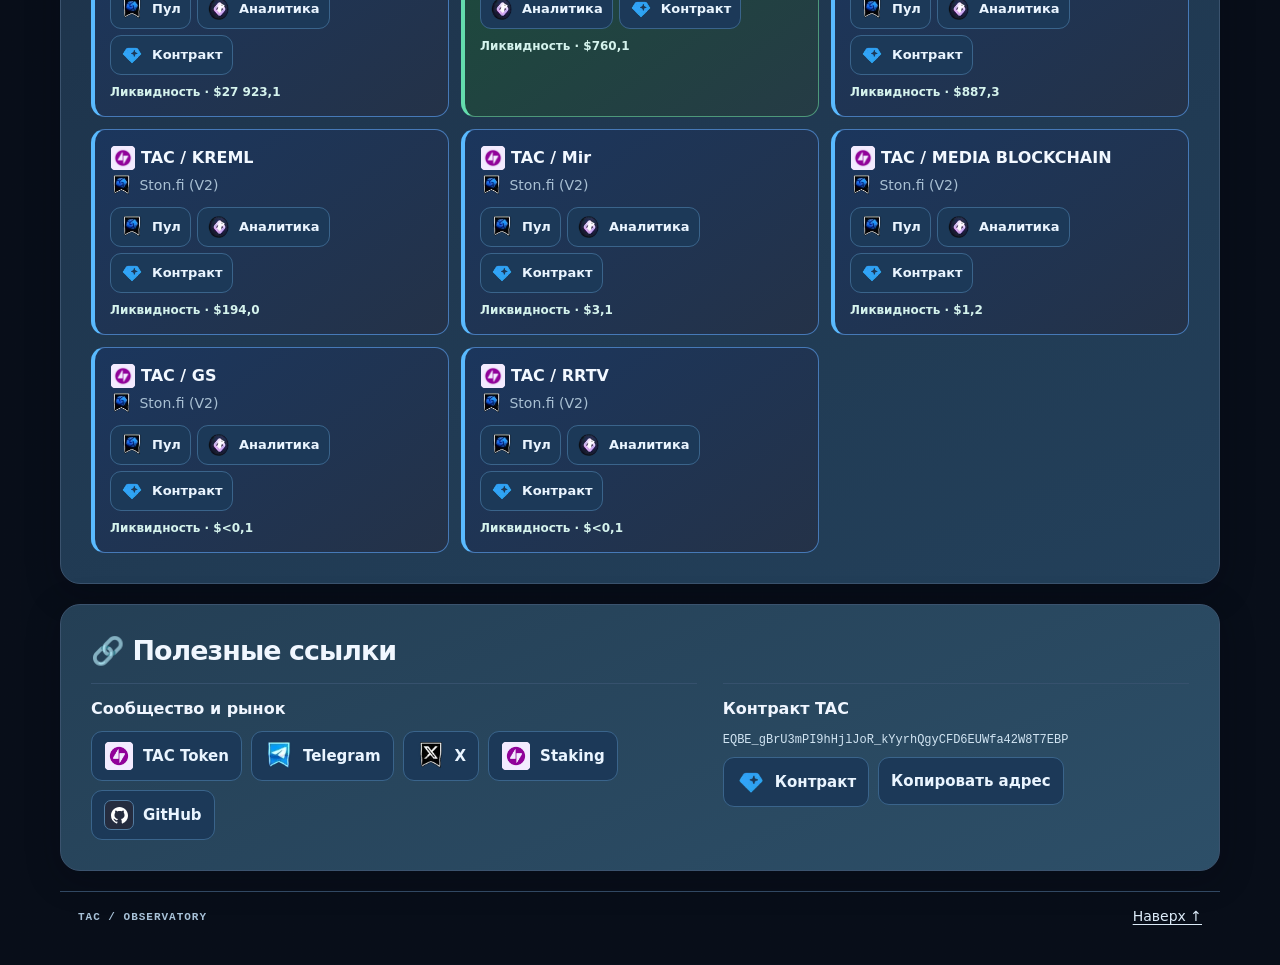
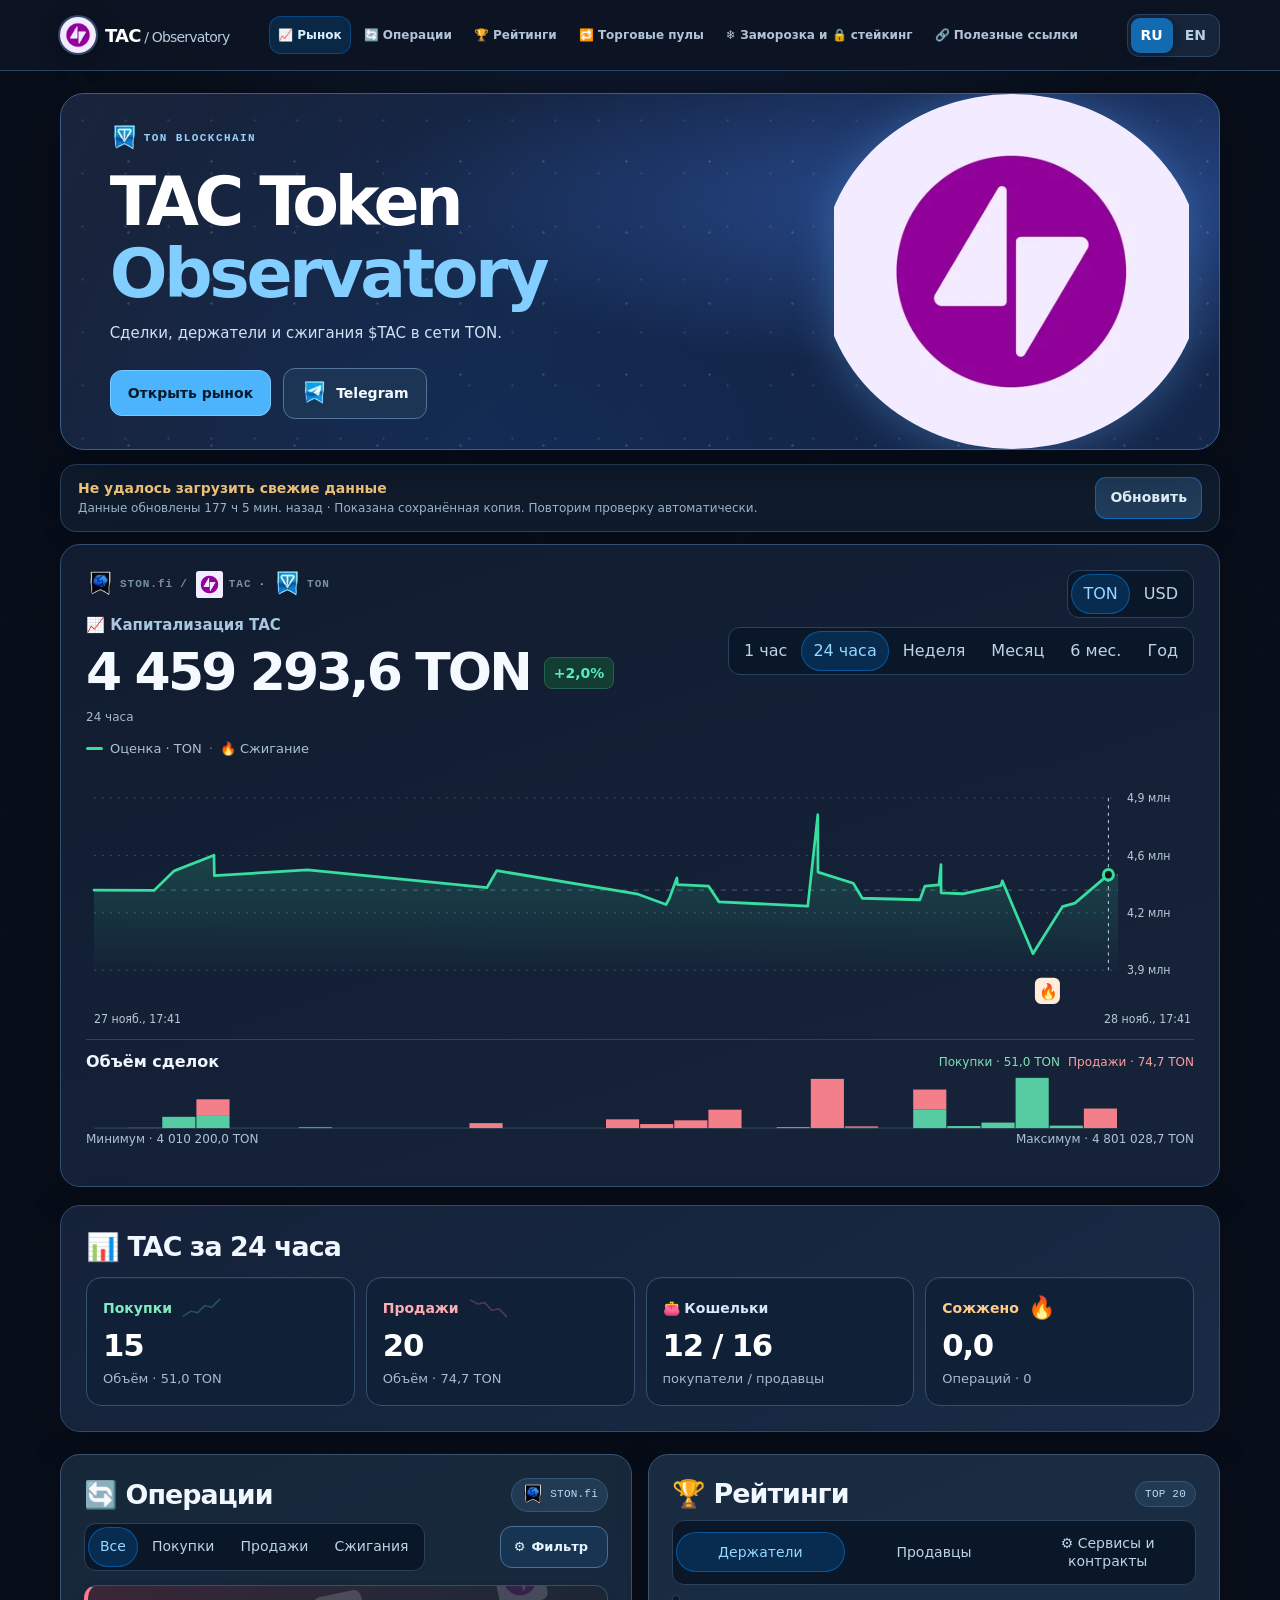
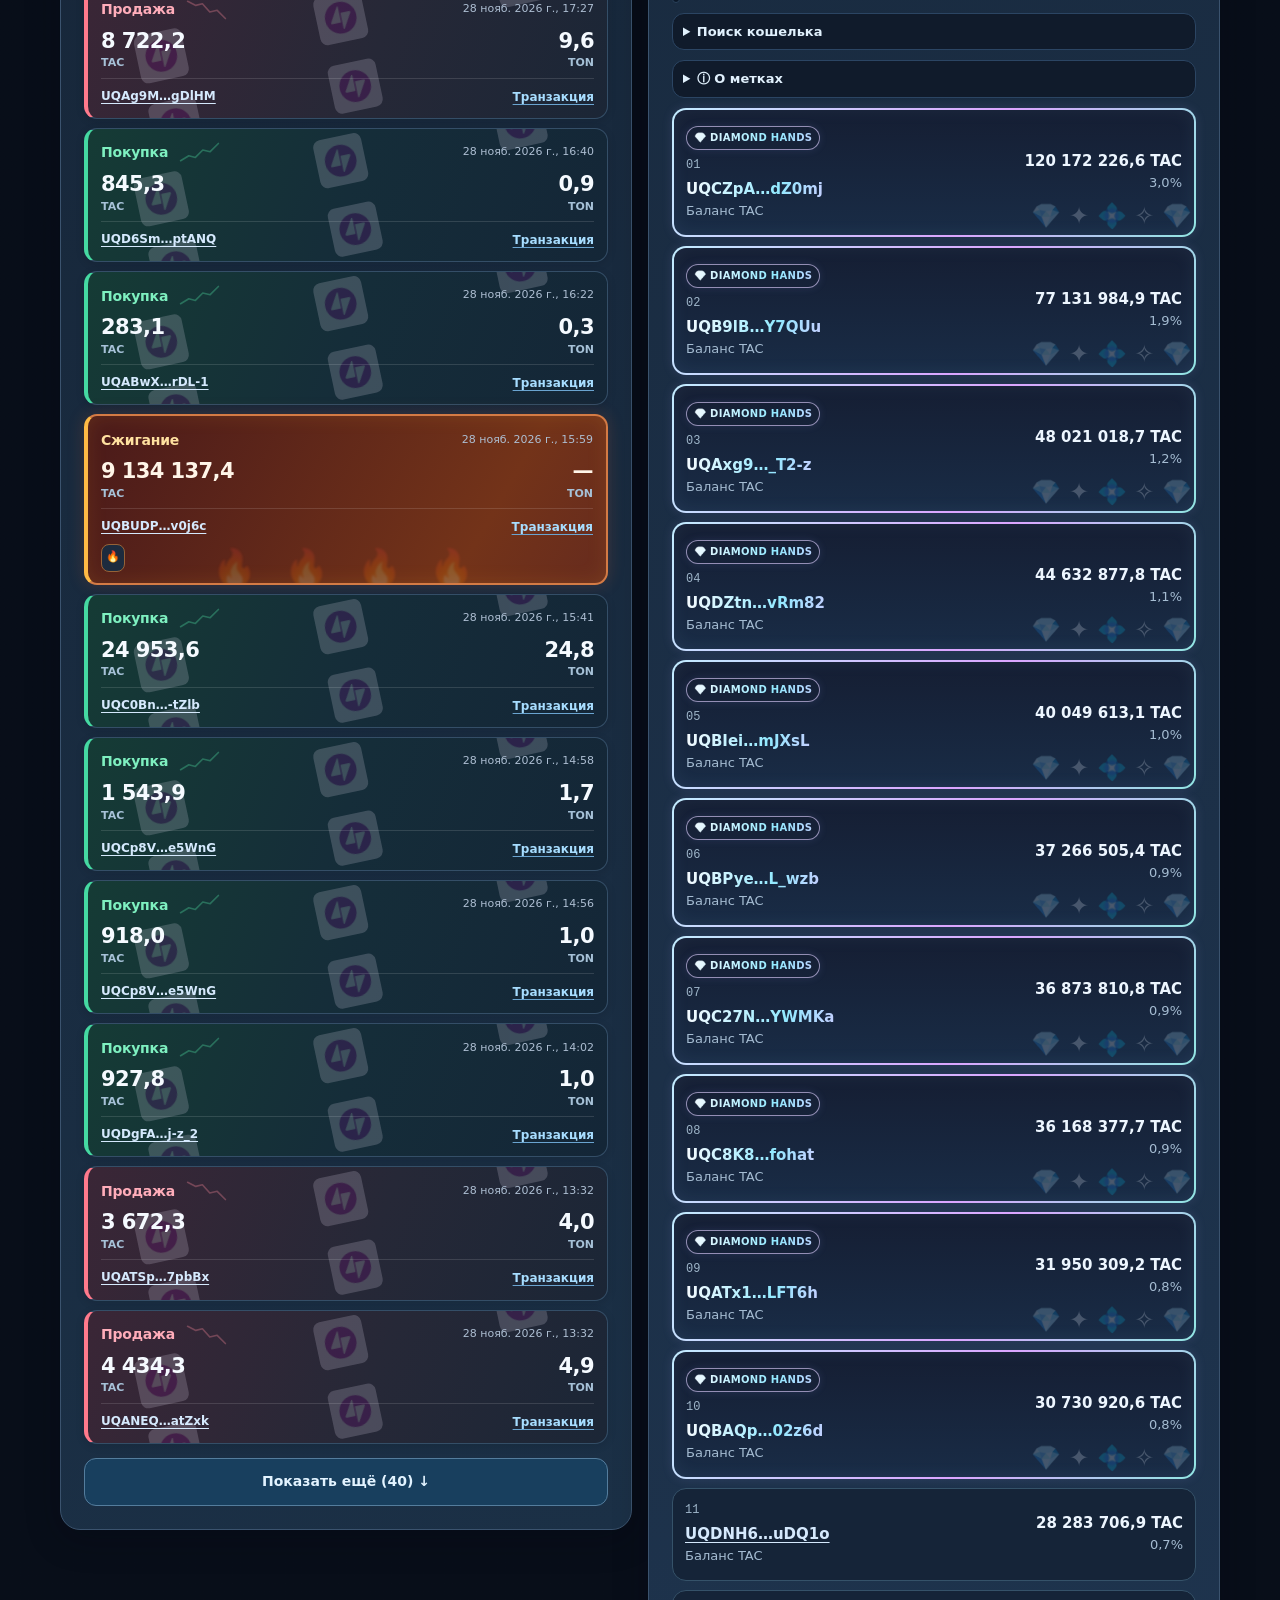
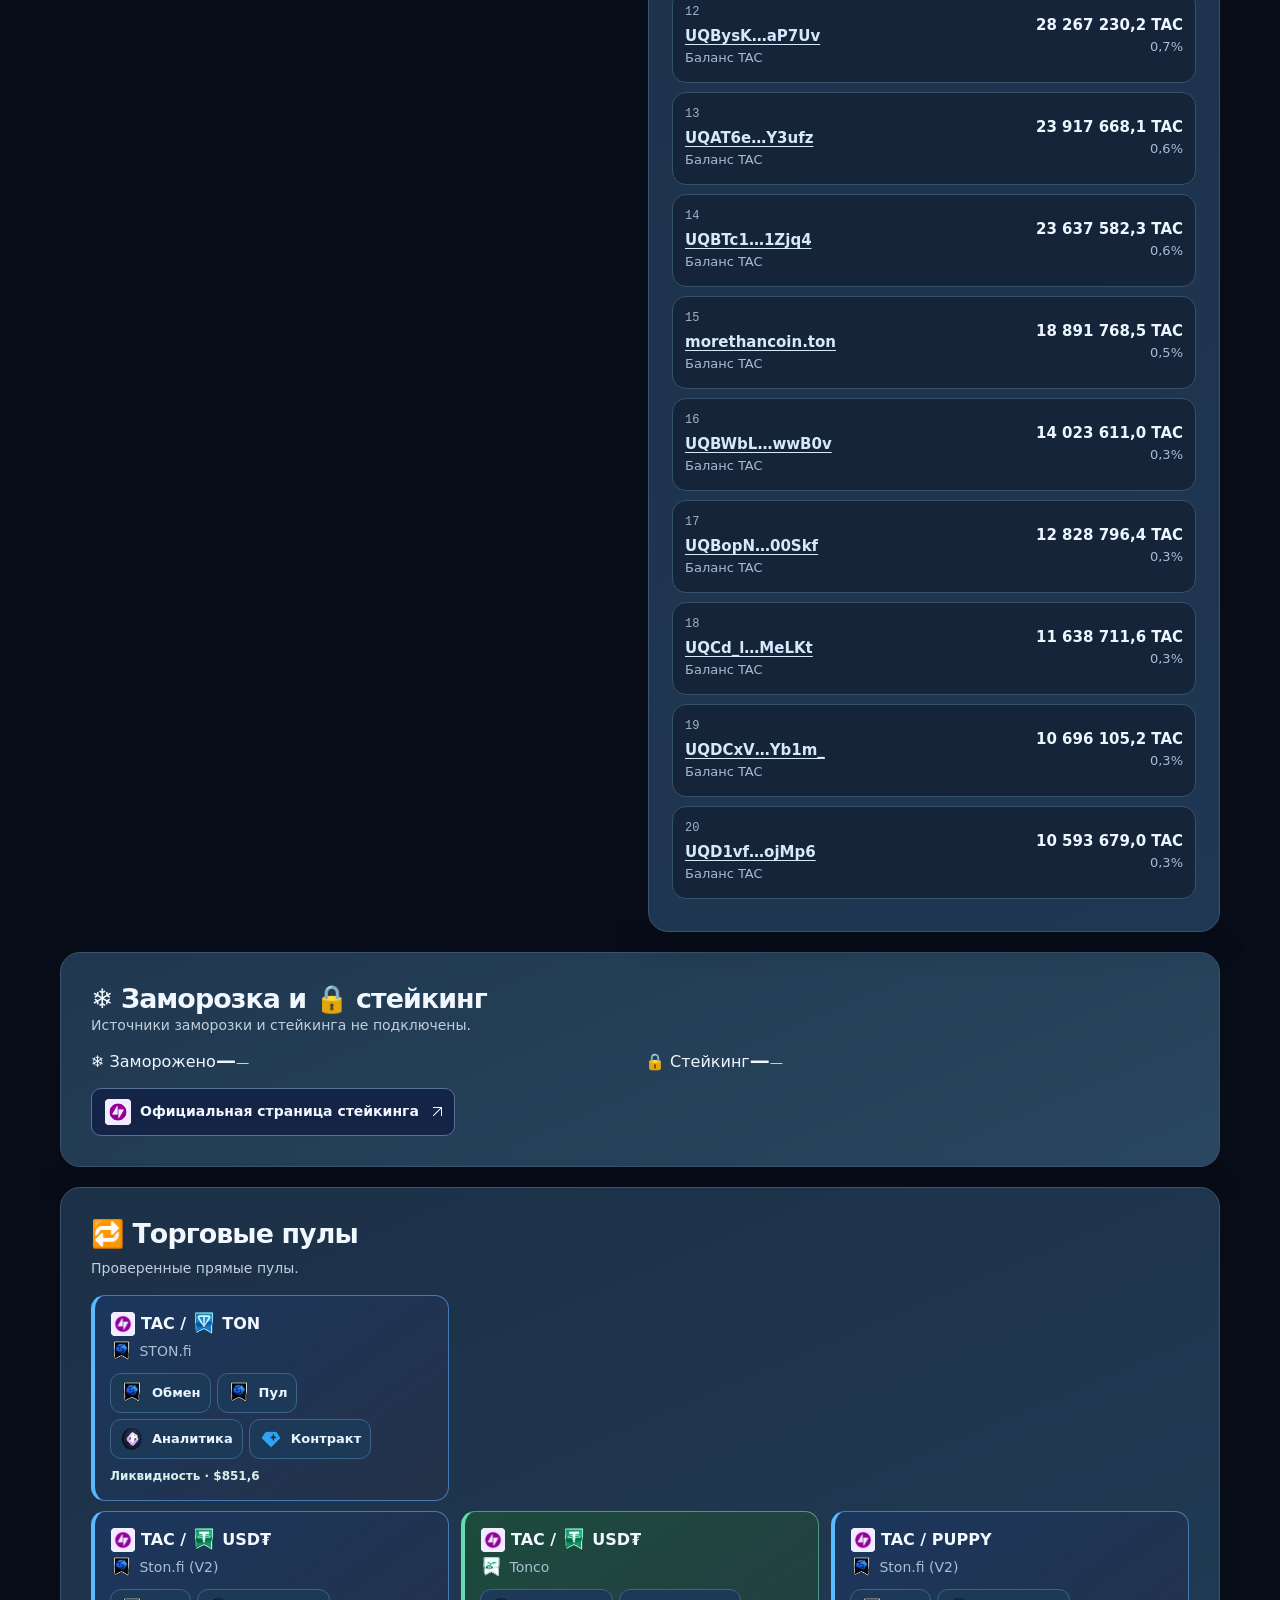
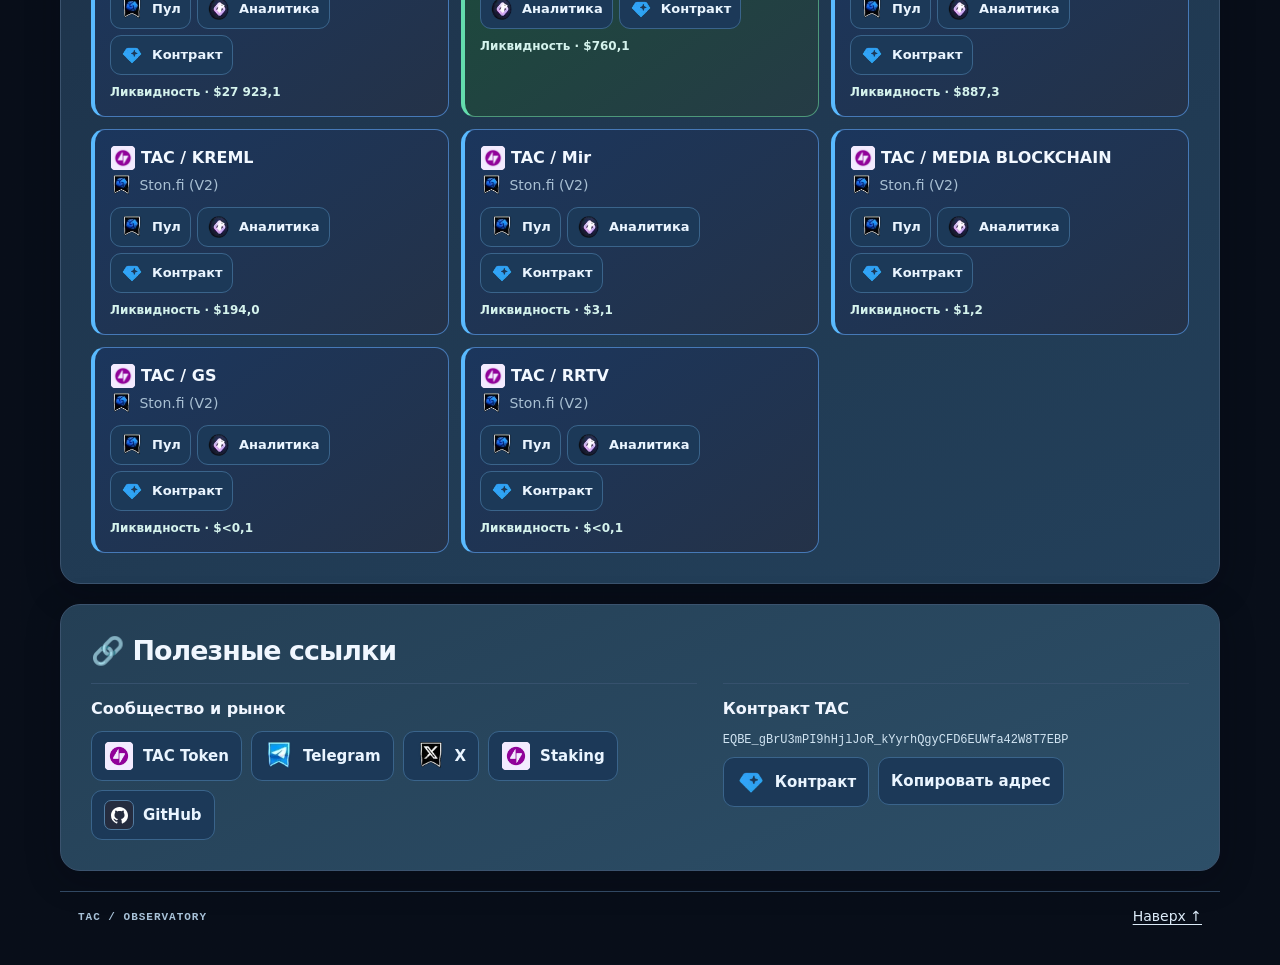
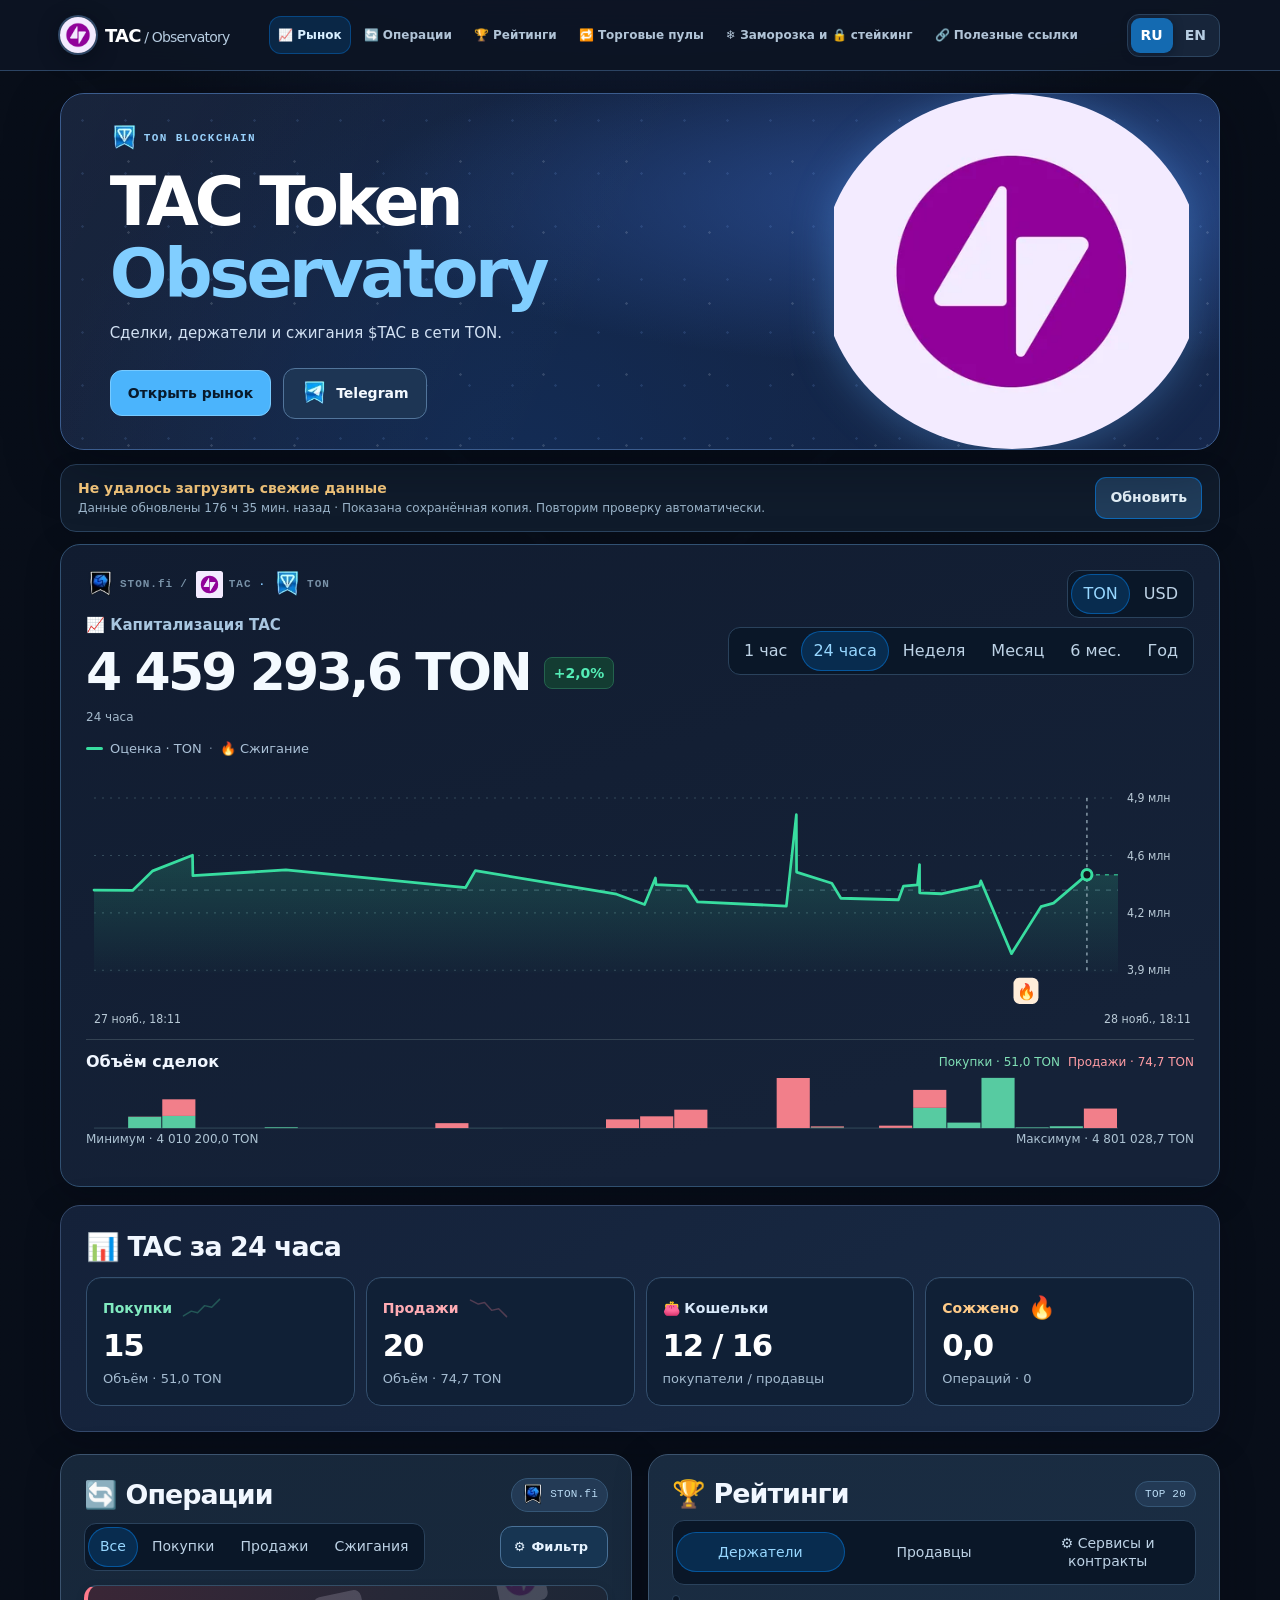
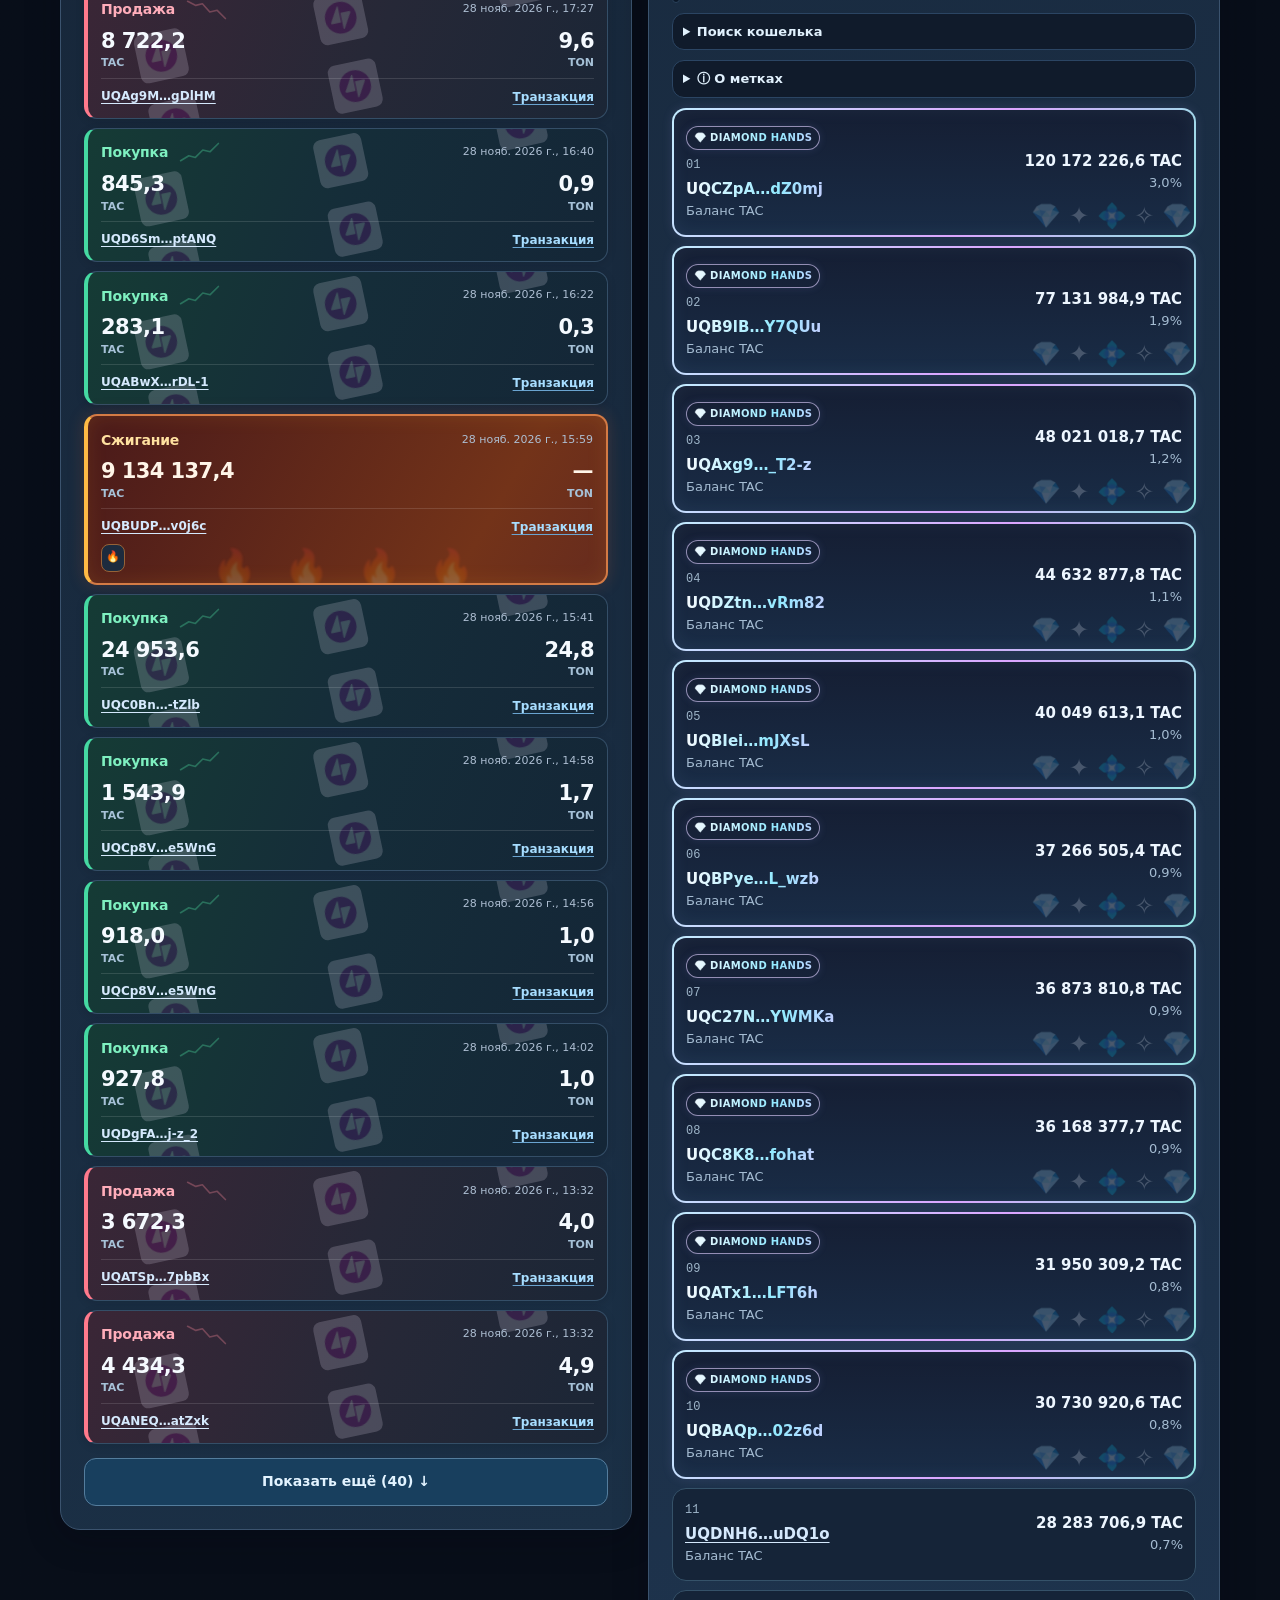
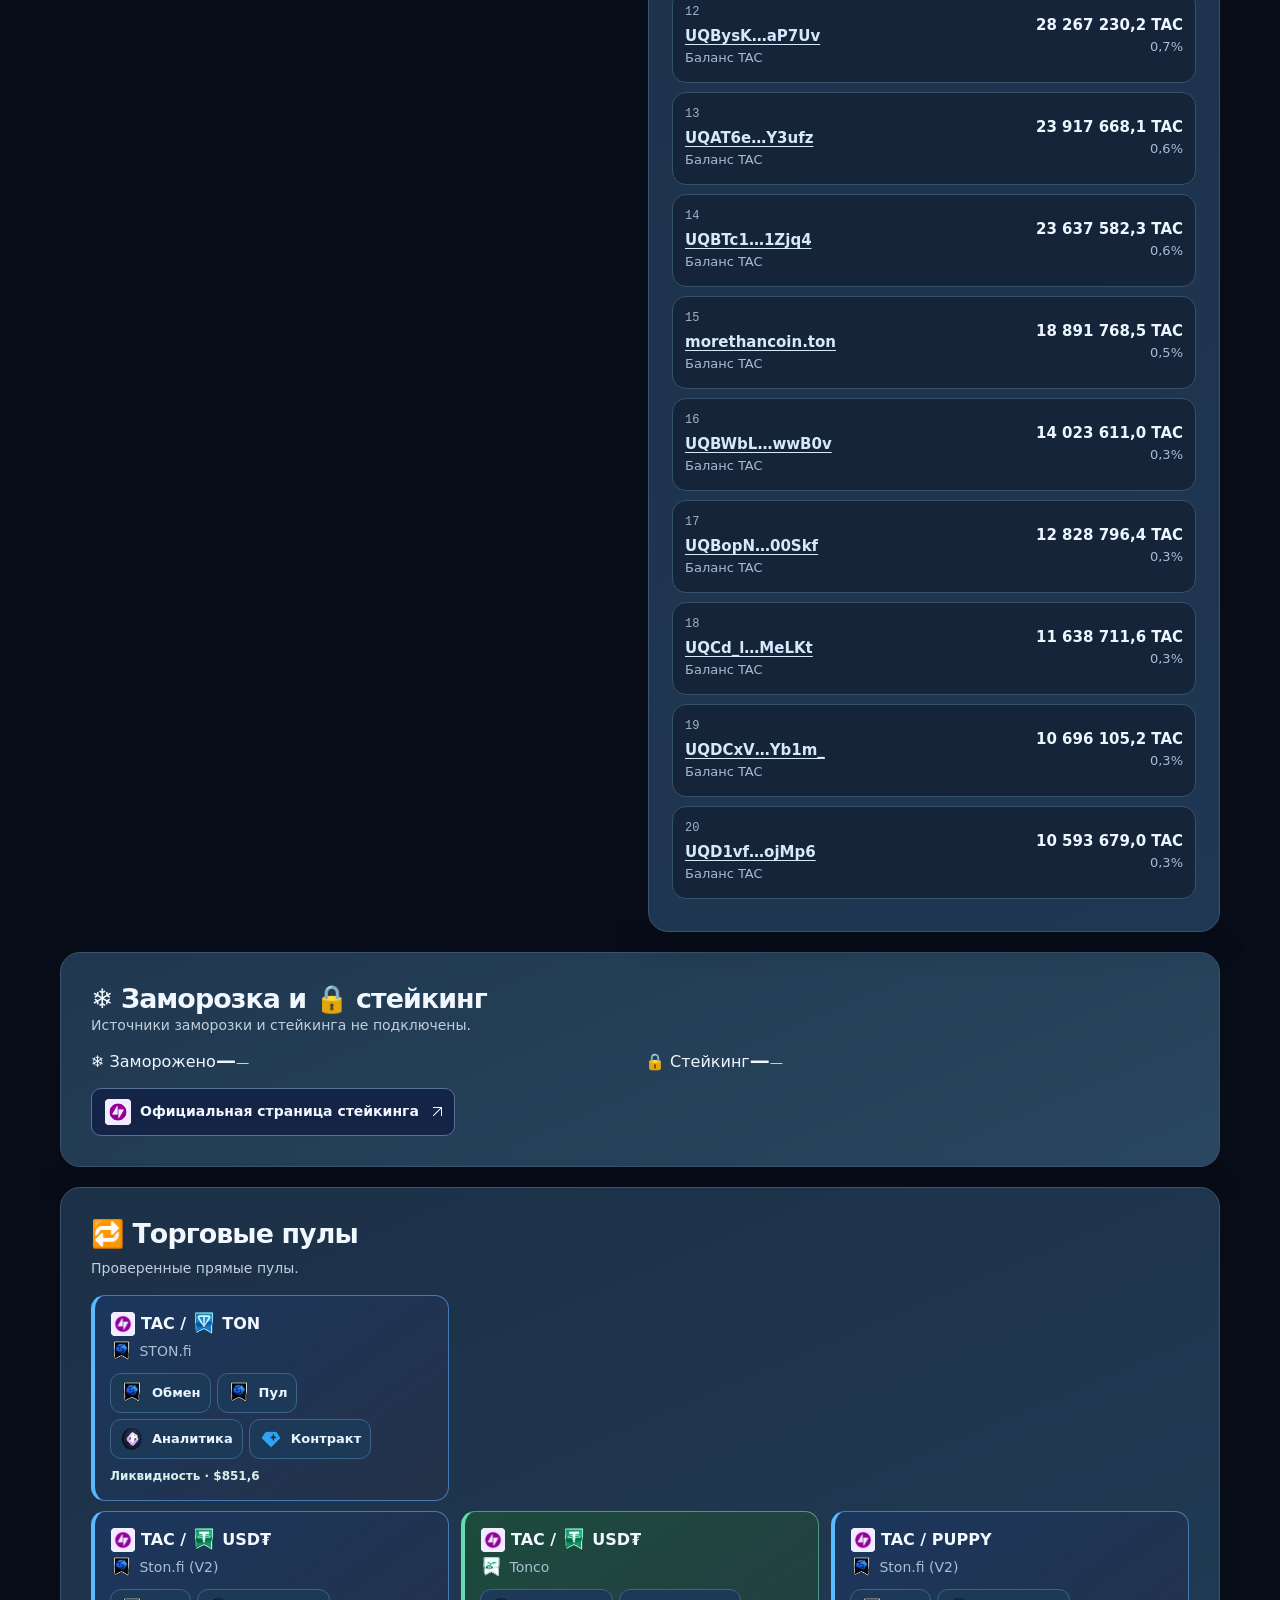
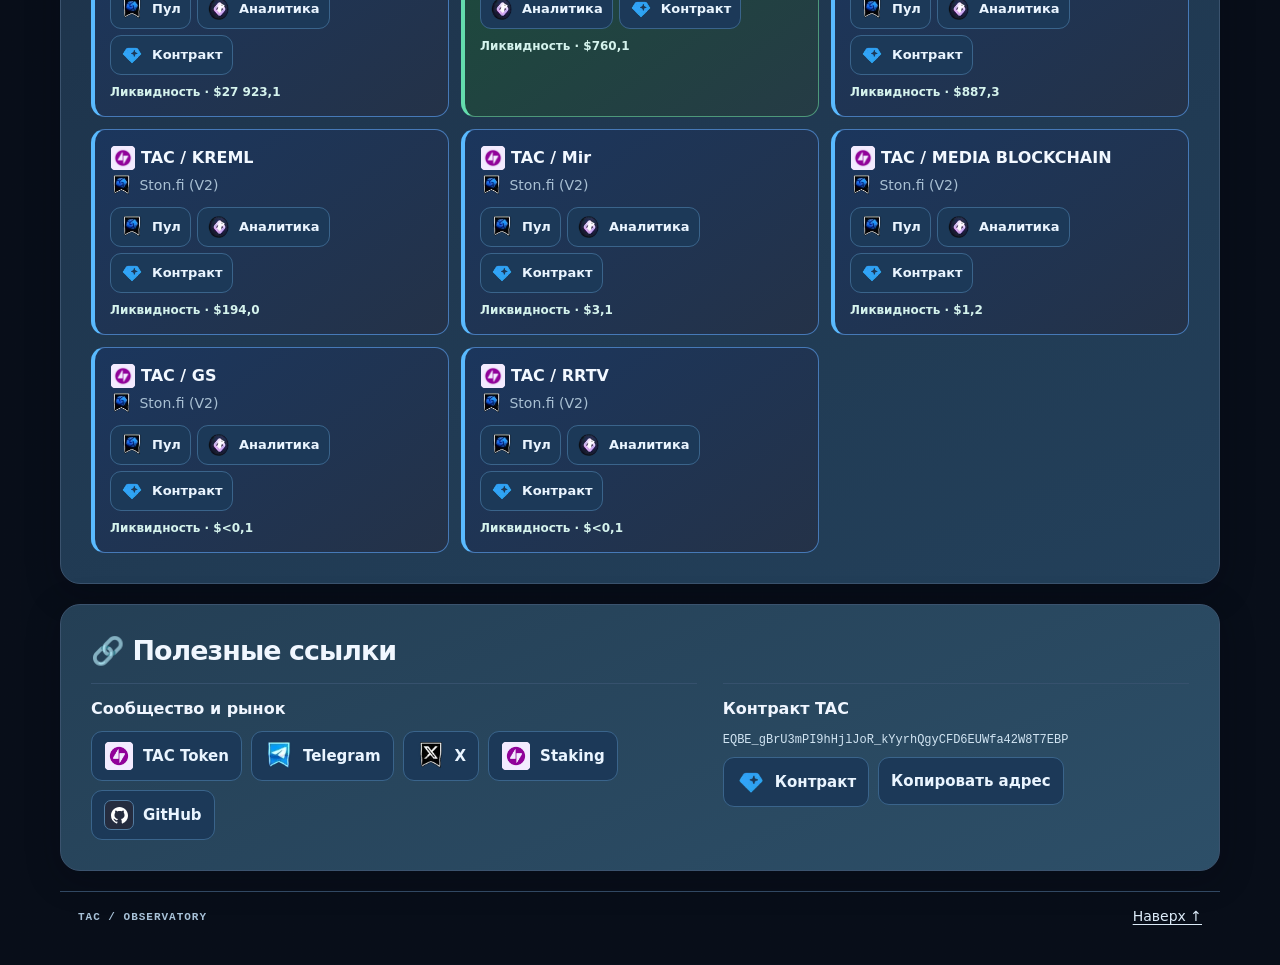
